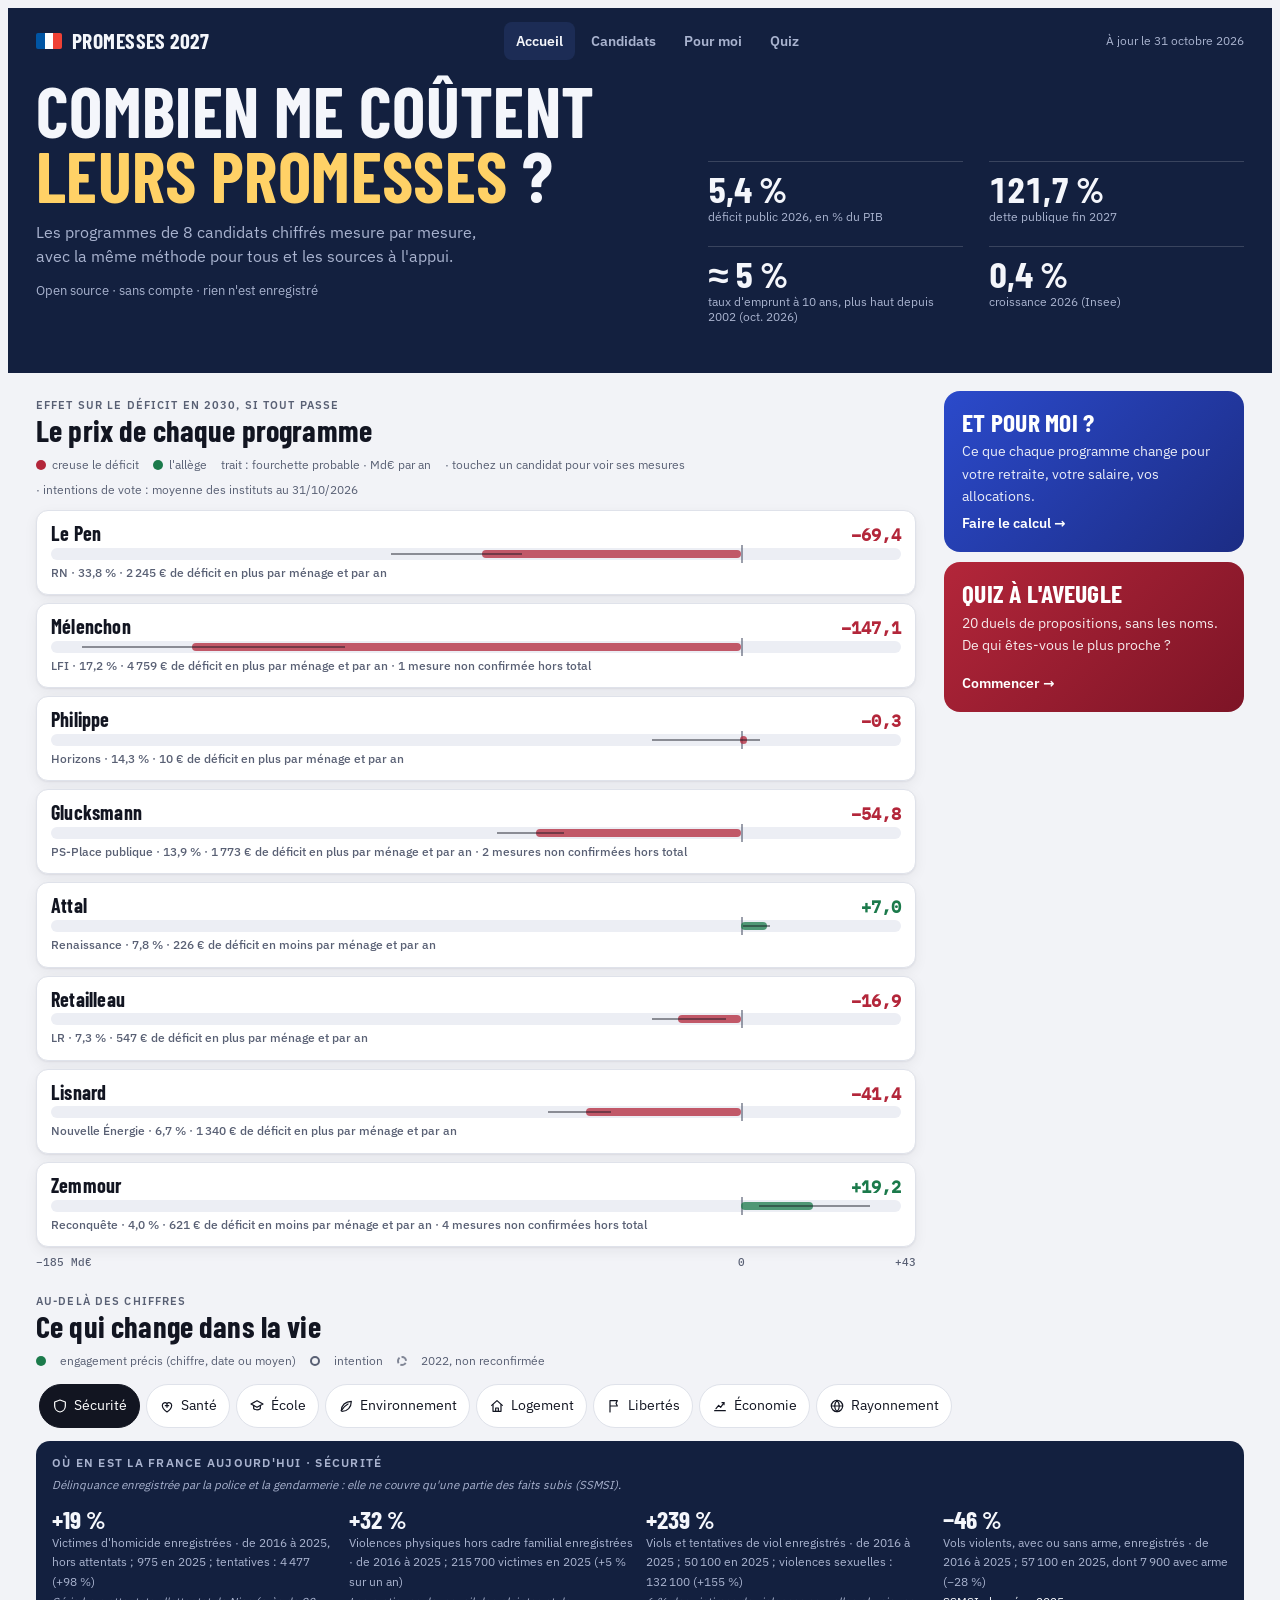
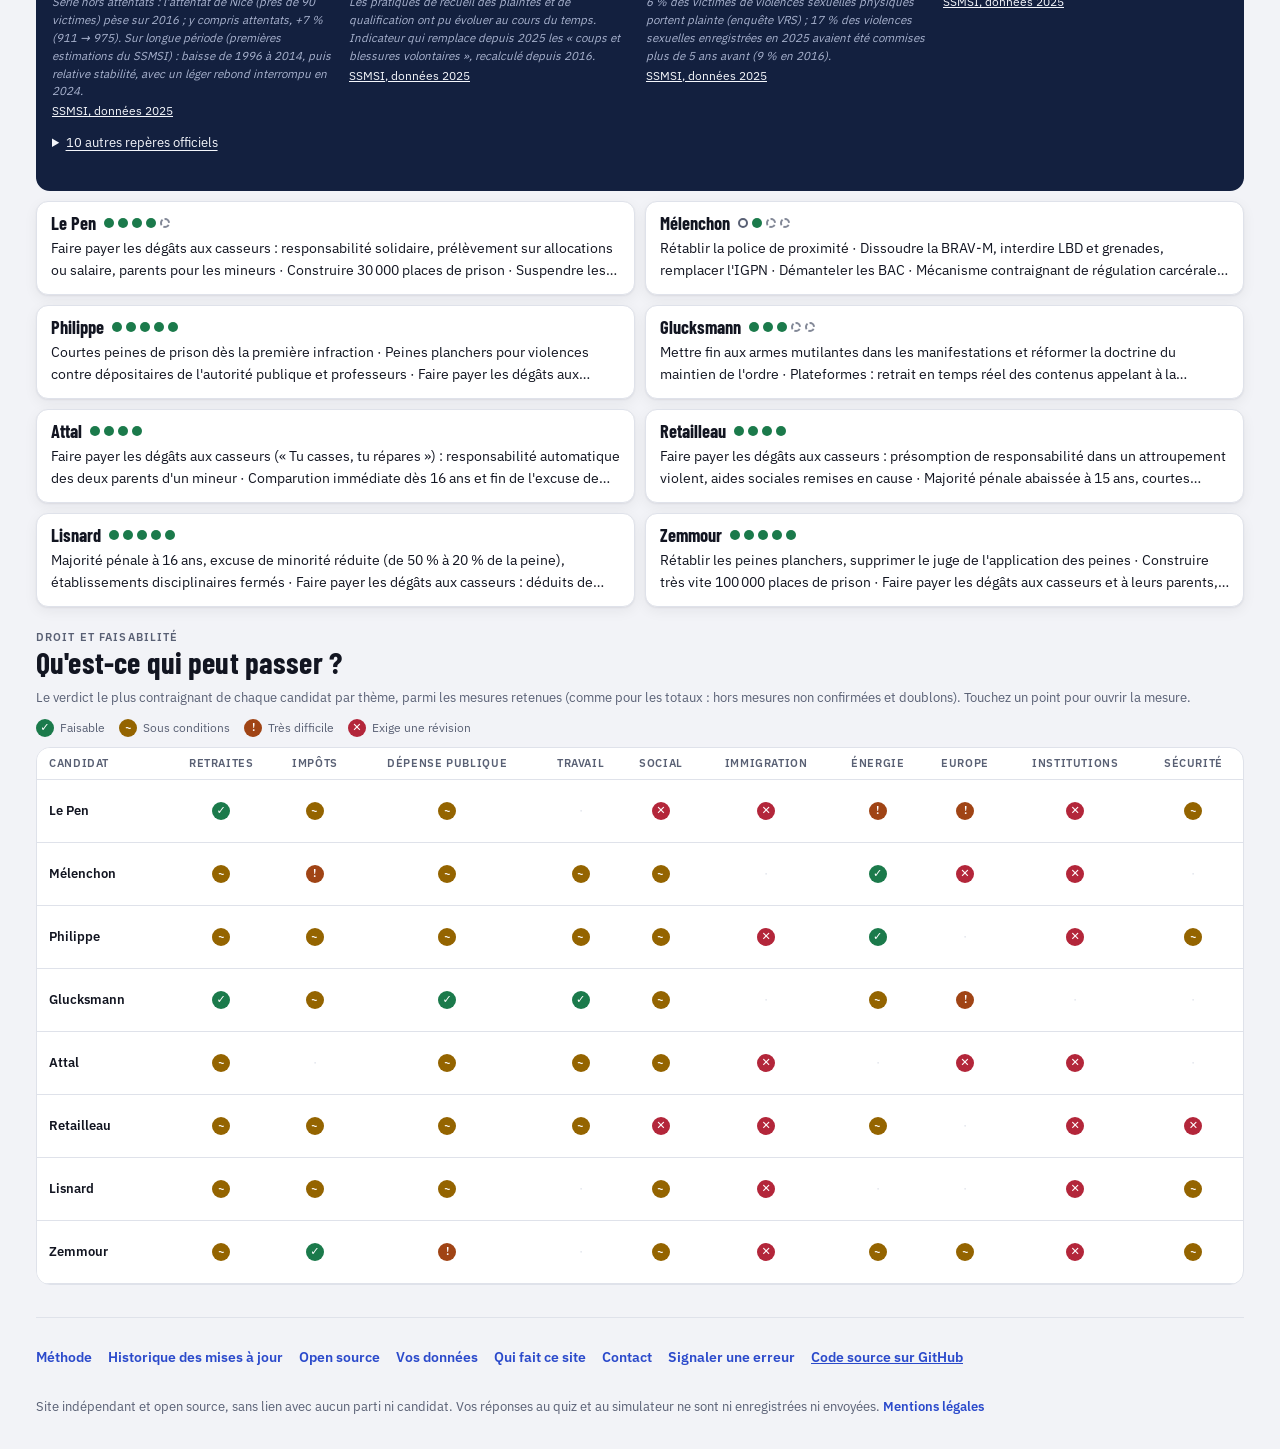
==== public/index.html @ 6763788f "Vie quotidienne : une source qui parle pour le candidat, chaque proposition Registre S193 (résolu), " ====
<!doctype html>
<html lang="fr">
<head>
<meta charset="utf-8">
<meta name="viewport" content="width=device-width,initial-scale=1,viewport-fit=cover">
<title>Promesses 2027 : combien me coûtent leurs promesses ?</title>
<meta name="claude:viewport-fit-sides" content="cover">
<link rel="preload" href="fonts/ibm-plex-sans.woff2" as="font" type="font/woff2" crossorigin>
<style>@font-face{font-family:'Barlow Condensed';font-style:normal;font-weight:500;font-display:swap;src:url(fonts/barlow-condensed-500.woff2) format('woff2');unicode-range:U+0000-00FF, U+0131, U+0152-0153, U+02BB-02BC, U+02C6, U+02DA, U+02DC, U+0304, U+0308, U+0329, U+2000-206F, U+20AC, U+2122, U+2191, U+2193, U+2212, U+2215, U+FEFF, U+FFFD}
@font-face{font-family:'Barlow Condensed';font-style:normal;font-weight:600;font-display:swap;src:url(fonts/barlow-condensed-600.woff2) format('woff2');unicode-range:U+0000-00FF, U+0131, U+0152-0153, U+02BB-02BC, U+02C6, U+02DA, U+02DC, U+0304, U+0308, U+0329, U+2000-206F, U+20AC, U+2122, U+2191, U+2193, U+2212, U+2215, U+FEFF, U+FFFD}
@font-face{font-family:'Barlow Condensed';font-style:normal;font-weight:700;font-display:swap;src:url(fonts/barlow-condensed-700.woff2) format('woff2');unicode-range:U+0000-00FF, U+0131, U+0152-0153, U+02BB-02BC, U+02C6, U+02DA, U+02DC, U+0304, U+0308, U+0329, U+2000-206F, U+20AC, U+2122, U+2191, U+2193, U+2212, U+2215, U+FEFF, U+FFFD}
@font-face{font-family:'IBM Plex Mono';font-style:normal;font-weight:500;font-display:swap;src:url(fonts/ibm-plex-mono-500.woff2) format('woff2');unicode-range:U+0000-00FF, U+0131, U+0152-0153, U+02BB-02BC, U+02C6, U+02DA, U+02DC, U+0304, U+0308, U+0329, U+2000-206F, U+20AC, U+2122, U+2191, U+2193, U+2212, U+2215, U+FEFF, U+FFFD}
@font-face{font-family:'IBM Plex Sans';font-style:normal;font-weight:400;font-display:swap;src:url(fonts/ibm-plex-sans.woff2) format('woff2');unicode-range:U+0000-00FF, U+0131, U+0152-0153, U+02BB-02BC, U+02C6, U+02DA, U+02DC, U+0304, U+0308, U+0329, U+2000-206F, U+20AC, U+2122, U+2191, U+2193, U+2212, U+2215, U+FEFF, U+FFFD}
@font-face{font-family:'IBM Plex Sans';font-style:normal;font-weight:500;font-display:swap;src:url(fonts/ibm-plex-sans.woff2) format('woff2');unicode-range:U+0000-00FF, U+0131, U+0152-0153, U+02BB-02BC, U+02C6, U+02DA, U+02DC, U+0304, U+0308, U+0329, U+2000-206F, U+20AC, U+2122, U+2191, U+2193, U+2212, U+2215, U+FEFF, U+FFFD}
@font-face{font-family:'IBM Plex Sans';font-style:normal;font-weight:600;font-display:swap;src:url(fonts/ibm-plex-sans.woff2) format('woff2');unicode-range:U+0000-00FF, U+0131, U+0152-0153, U+02BB-02BC, U+02C6, U+02DA, U+02DC, U+0304, U+0308, U+0329, U+2000-206F, U+20AC, U+2122, U+2191, U+2193, U+2212, U+2215, U+FEFF, U+FFFD}
</style>
<meta name="description" content="Les programmes des candidats à la présidentielle 2027 chiffrés mesure par mesure, avec la même méthode pour tous et les sources à l&#x27;appui. Simulateur, quiz à l&#x27;aveugle, faisabilité.">
<meta name="robots" content="index,follow,max-image-preview:large">
<link rel="canonical" href="https://p2027.org/">
<meta property="og:site_name" content="Promesses 2027">
<meta property="og:locale" content="fr_FR">
<meta property="og:type" content="website">
<meta property="og:url" content="https://p2027.org/">
<meta property="og:title" content="Promesses 2027 : combien me coûtent leurs promesses ?">
<meta property="og:description" content="Les programmes des candidats à la présidentielle 2027 chiffrés mesure par mesure, avec la même méthode pour tous et les sources à l&#x27;appui. Simulateur, quiz à l&#x27;aveugle, faisabilité.">
<meta property="og:image" content="https://p2027.org/og.png">
<meta property="og:image:secure_url" content="https://p2027.org/og.png">
<meta property="og:image:type" content="image/png">
<meta property="og:image:width" content="1200">
<meta property="og:image:height" content="630">
<meta property="og:image:alt" content="Promesses 2027 : combien me coûtent leurs promesses ?">
<meta name="twitter:card" content="summary_large_image">
<meta name="twitter:title" content="Promesses 2027 : combien me coûtent leurs promesses ?">
<meta name="twitter:description" content="Les programmes des candidats à la présidentielle 2027 chiffrés mesure par mesure, avec la même méthode pour tous et les sources à l&#x27;appui. Simulateur, quiz à l&#x27;aveugle, faisabilité.">
<meta name="twitter:image" content="https://p2027.org/og.png">
<meta name="theme-color" content="#13203f">
<link rel="icon" href="/favicon.svg" type="image/svg+xml">
<link rel="apple-touch-icon" href="/apple-touch-icon.png">
<script type="application/ld+json">{"@context": "https://schema.org", "@type": "WebSite", "name": "Promesses 2027", "url": "https://p2027.org/", "inLanguage": "fr-FR", "description": "Les programmes des candidats à la présidentielle 2027 chiffrés mesure par mesure, avec la même méthode pour tous et les sources à l'appui. Simulateur, quiz à l'aveugle, faisabilité."}</script>
<script type="application/ld+json">{"@context": "https://schema.org", "@type": "Dataset", "name": "Promesses 2027 : chiffrage des programmes de la présidentielle", "description": "Mesures des 8 programmes de la présidentielle 2027, chiffrage (effet sur le solde public en 2030, en Md€), fourchettes, faisabilité, données d'entrée et sources.", "url": "https://p2027.org/", "license": "https://creativecommons.org/licenses/by/4.0/", "isAccessibleForFree": true, "inLanguage": "fr-FR", "dateModified": "2026-10-31", "creator": {"@type": "Organization", "name": "Promesses 2027", "url": "https://p2027.org/"}, "distribution": [{"@type": "DataDownload", "encodingFormat": "application/json", "contentUrl": "https://p2027.org/data/promesses-2027.json"}]}</script>
</head>
<body>
<style>
/* Layout: mobile-first, une colonne, barre de navigation fixe en bas (en haut au-delà de 900px) ; bandeau bleu nuit à filet tricolore ; rangées de candidats façon panneaux numérotés ; barres divergentes autour de zéro */
:root{
  --bg:#f2f3f7; --surface:#ffffff; --ink:#121521; --muted:#596074; --line:#dfe2ea; --soft:#eceef4;
  --accent:#2b4acb; --accent-soft:#e6eafb;
  --ok:#1b7a4b; --ok-soft:#ddf1e6; --warn:#946400; --warn-soft:#fbefd2;
  --hard:#a04415; --hard-soft:#fbe5d8; --bad:#b3263a; --bad-soft:#f9dde2;
  --band:#13203f; --band-2:#1c2c55; --band-ink:#f4f6fb; --band-muted:#a9b3cf; --band-line:rgba(255,255,255,.16);
  --fr-blue:#0055a4; --fr-red:#ef4135; --scrim:rgba(12,16,28,.55); --shadow:0 1px 2px rgba(18,21,33,.06),0 4px 14px rgba(18,21,33,.06);
  --f-display:"Barlow Condensed","Arial Narrow",sans-serif;
  --f-body:"IBM Plex Sans",system-ui,-apple-system,"Segoe UI",sans-serif;
  --f-mono:"IBM Plex Mono",ui-monospace,Menlo,monospace;
}
@media (prefers-color-scheme:dark){:root:not([data-theme="light"]){
  --bg:#0e1118; --surface:#171b25; --ink:#eaecf2; --muted:#9ba2b3; --line:#283041; --soft:#1e2330;
  --accent:#93a6ff; --accent-soft:#242d50; --ok:#5fd19a; --ok-soft:#163226; --warn:#e7b94c; --warn-soft:#382d12;
  --hard:#f08d5c; --hard-soft:#3b2418; --bad:#f37a8c; --bad-soft:#3b1c24;
  --band:#0a1224; --band-2:#14203f; --band-line:rgba(255,255,255,.12); --scrim:rgba(0,0,0,.65); --shadow:none; color-scheme:dark}}
:root[data-theme="dark"]{
  --bg:#0e1118; --surface:#171b25; --ink:#eaecf2; --muted:#9ba2b3; --line:#283041; --soft:#1e2330;
  --accent:#93a6ff; --accent-soft:#242d50; --ok:#5fd19a; --ok-soft:#163226; --warn:#e7b94c; --warn-soft:#382d12;
  --hard:#f08d5c; --hard-soft:#3b2418; --bad:#f37a8c; --bad-soft:#3b1c24;
  --band:#0a1224; --band-2:#14203f; --band-line:rgba(255,255,255,.12); --scrim:rgba(0,0,0,.65); --shadow:none; color-scheme:dark}
*{box-sizing:border-box}
html{scroll-padding-top:72px;touch-action:manipulation}
body{background:var(--bg);color:var(--ink);font:15.5px/1.55 var(--f-body);padding-bottom:calc(76px + env(safe-area-inset-bottom,0px))}
@media(min-width:900px){body{padding-bottom:0}}
body::before{content:"";position:fixed;inset:0 0 auto;height:env(safe-area-inset-top,0px);z-index:30;background:var(--band)}
h1,h2,h3{margin:0;text-wrap:balance}
h1,h2{font-family:var(--f-display);font-weight:700;letter-spacing:.005em;line-height:1}
h2{font-size:1.9rem}
h3{font-size:1.08rem;font-weight:600;line-height:1.3}
p{margin:0}
a{color:var(--accent)}
button,input,select,textarea{font:inherit;color:inherit}
button{cursor:pointer}
:focus-visible{outline:2px solid var(--accent);outline-offset:2px}
.eyebrow{font:600 .7rem/1.2 var(--f-body);text-transform:uppercase;letter-spacing:.1em;color:var(--muted)}
.eyebrow .pdate{text-transform:none;letter-spacing:0;font-weight:500}
.num{font-family:var(--f-mono);font-variant-numeric:tabular-nums}
.muted{color:var(--muted)} .small{font-size:.84rem}
.neg{color:var(--bad)} .pos{color:var(--ok)}
.gut{padding-left:max(16px,env(safe-area-inset-left,0px));padding-right:max(16px,env(safe-area-inset-right,0px))}
.wrap{max-width:820px;margin:0 auto}
.stack{display:flex;flex-direction:column;gap:16px}
.view{padding-block:18px 32px}

/* bandeau */
.band{background:var(--band);color:var(--band-ink)}
.band .wrap{padding-block:14px}
.topbar{display:flex;align-items:center;justify-content:space-between;gap:12px}
.brand{display:flex;align-items:center;gap:10px;border:0;background:none;padding:0;color:inherit}
.tri{display:flex;width:26px;height:16px;border-radius:2px;overflow:hidden;flex:0 0 auto}
.tri i{flex:1}.tri i:nth-child(1){background:var(--fr-blue)}.tri i:nth-child(2){background:#fff}.tri i:nth-child(3){background:var(--fr-red)}
.brand b{font:700 1.35rem/1 var(--f-display);letter-spacing:.02em;text-transform:uppercase;white-space:nowrap}
.asof{font-size:.74rem;color:var(--band-muted);white-space:nowrap}
@media(max-width:899px){.asof{display:none}}
.hero{padding-block:8px 26px;display:flex;flex-direction:column;gap:12px}
.hero h1{font-size:clamp(2.6rem,11vw,4.6rem);line-height:.92;text-transform:uppercase}
.hero h1 em{font-style:normal;color:#ffd166}
.hero p{color:var(--band-muted);max-width:46ch}
.ctx{display:grid;grid-template-columns:repeat(4,minmax(0,1fr));gap:10px}
@media(max-width:640px){.ctx{grid-template-columns:repeat(2,minmax(0,1fr))}}
.ctx div{border-top:1px solid var(--band-line);padding-top:8px;display:flex;flex-direction:column;gap:2px;min-width:0}
.ctx b{font:700 1.7rem/1 var(--f-display);font-variant-numeric:tabular-nums}
.ctx span{font-size:.74rem;color:var(--band-muted);line-height:1.3}

/* navigation */
nav.bottom{position:fixed;left:0;right:0;bottom:0;z-index:20;background:var(--surface);border-top:1px solid var(--line);display:grid;grid-template-columns:repeat(4,1fr);padding:6px max(6px,env(safe-area-inset-right,0px)) calc(6px + env(safe-area-inset-bottom,0px)) max(6px,env(safe-area-inset-left,0px))}
nav.bottom button{border:0;background:none;display:flex;flex-direction:column;align-items:center;gap:3px;padding:6px 2px;border-radius:10px;font-size:.7rem;font-weight:600;color:var(--muted)}
nav.bottom svg{width:22px;height:22px}
nav.bottom button[aria-current="page"]{color:var(--accent);background:var(--accent-soft)}
.topnav{display:none}
@media(min-width:900px){
  nav.bottom{display:none}
  .topnav{display:flex;gap:4px}
  .topnav button{border:0;background:none;color:var(--band-muted);font-weight:600;font-size:.9rem;padding:8px 12px;border-radius:8px;white-space:nowrap}
  .topnav button[aria-current="page"]{background:var(--band-2);color:var(--band-ink)}
}

/* cartes génériques */
.card{background:var(--surface);border-radius:14px;box-shadow:var(--shadow);border:1px solid var(--line);padding:16px;display:flex;flex-direction:column;gap:12px;min-width:0}
.btn{border:1px solid var(--line);background:var(--surface);border-radius:10px;padding:10px 16px;font-weight:600;font-size:.92rem}
.btn.primary{background:var(--accent);border-color:var(--accent);color:var(--surface)}
.btn:disabled{opacity:.5;cursor:default}
.row-btns{display:flex;gap:8px;flex-wrap:wrap}
.pill{font:600 .68rem/1 var(--f-body);text-transform:uppercase;letter-spacing:.05em;padding:6px 8px;border-radius:6px;white-space:nowrap}
.v-faisable{background:var(--ok-soft);color:var(--ok)}
.v-sous_conditions{background:var(--warn-soft);color:var(--warn)}
.v-tres_difficile{background:var(--hard-soft);color:var(--hard)}
.v-bloque{background:var(--bad-soft);color:var(--bad)}
.tag{font:600 .66rem/1 var(--f-body);padding:4px 6px;border-radius:5px;background:var(--soft);color:var(--muted);text-transform:uppercase;letter-spacing:.04em;white-space:nowrap}
.tag.confirm{background:var(--accent-soft);color:var(--accent)}

/* accueil : classement des programmes */
.board{display:flex;flex-direction:column;gap:8px}
.brow{display:grid;grid-template-columns:minmax(0,1fr);gap:4px 10px;align-items:center;border:0;background:var(--surface);border-radius:12px;padding:12px 14px;text-align:left;box-shadow:var(--shadow);border:1px solid var(--line)}
.brow{transition:border-color .15s,box-shadow .15s}.brow:hover{border-color:var(--accent);box-shadow:0 2px 10px rgba(43,74,203,.14)}
.brow .no{font:700 1.5rem/1 var(--f-display);color:var(--muted);grid-row:span 3}
.brow .top{display:flex;justify-content:space-between;align-items:baseline;gap:8px}
.brow .nm{font:700 1.25rem/1 var(--f-display);letter-spacing:.01em}
.brow .pt{font-size:.74rem;color:var(--muted);font-weight:500}
.brow .val{font:600 1.05rem/1 var(--f-mono);white-space:nowrap}
.track{position:relative;height:12px;background:var(--soft);border-radius:6px}
.track .zero{position:absolute;top:-3px;bottom:-3px;width:2px;background:var(--muted);opacity:.6}
.track .bar{position:absolute;top:2px;bottom:2px;border-radius:4px}
.track .rng{position:absolute;top:5px;height:2px;background:var(--ink);opacity:.45}
.axis{display:flex;justify-content:space-between;font:500 .7rem/1 var(--f-mono);color:var(--muted);padding-inline:14px}
.legend{display:flex;flex-wrap:wrap;gap:6px 14px;font-size:.78rem;color:var(--muted)}
.legend span{display:inline-flex;align-items:center;gap:6px}
.dot{width:10px;height:10px;border-radius:50%;display:inline-block;flex:0 0 auto}
.ctas{display:grid;grid-template-columns:1fr 1fr;gap:10px}
@media(max-width:520px){.ctas{grid-template-columns:1fr}}
.cta{border:0;border-radius:16px;padding:18px;text-align:left;display:flex;flex-direction:column;gap:6px;min-height:120px;color:#fff}
.cta b{font:700 1.6rem/1 var(--f-display);text-transform:uppercase;letter-spacing:.01em}
.cta span{opacity:.9;font-size:.9rem}
.cta.a{background:linear-gradient(135deg,#2b4acb,#1c2c84)} .cta.b{background:linear-gradient(135deg,#b3263a,#7d1426)}
.cta .go{margin-top:auto;font-weight:600;font-size:.85rem;opacity:1}

/* sélecteur candidats */
.chips-c{display:grid;grid-template-columns:repeat(4,minmax(0,1fr));gap:6px}
@media(max-width:520px){.chips-c{grid-template-columns:repeat(4,minmax(0,1fr))}}
.chips-c button{border:1px solid var(--line);background:var(--surface);border-radius:10px;padding:8px 2px;display:flex;flex-direction:column;align-items:center;gap:2px;min-width:0}
.chips-c .n{font:700 1rem/1 var(--f-display);color:var(--muted)}
.chips-c .s{font:700 .92rem/1.05 var(--f-display);letter-spacing:0;white-space:nowrap;overflow:hidden;text-overflow:ellipsis;max-width:100%}
.chips-c .t{font:500 .66rem/1 var(--f-mono)}
.chips-c button[aria-pressed="true"]{border-color:var(--band);background:var(--band);color:var(--band-ink)}
.chips-c button[aria-pressed="true"] .t[data-s="neg"]{color:#ff8a9a!important}.chips-c button[aria-pressed="true"] .t[data-s="pos"]{color:#7ee0ad!important}
.chips-c button:not([aria-pressed="true"]):hover{border-color:var(--accent)}
.chips-c button[aria-pressed="true"] .n{color:var(--accent)}

/* fiche */
.fhead{display:flex;flex-direction:column;gap:6px}
.fhead h2{font-size:2.5rem;text-transform:uppercase}
.fhead .meta{display:flex;gap:10px;align-items:baseline;flex-wrap:wrap}
.total{background:var(--band);color:var(--band-ink);border-radius:16px;padding:18px;display:flex;flex-direction:column;gap:8px}
.total .lab{font:600 .7rem/1.2 var(--f-body);text-transform:uppercase;letter-spacing:.1em;color:var(--band-muted)}
.total .big{font:700 3.4rem/1 var(--f-display);font-variant-numeric:tabular-nums}
.total .big small{font-size:1.1rem;font-weight:600}
.total .big.neg{color:#ff8a9a} .total .big.pos{color:#7ee0ad}
.total .sub{font-size:.86rem;color:var(--band-muted)}
.total .sub b{color:var(--band-ink)}
.total .split{display:flex;gap:14px;flex-wrap:wrap;font-size:.84rem;border-top:1px solid var(--band-line);padding-top:8px;color:var(--band-muted)}
.tally{display:flex;height:8px;border-radius:4px;overflow:hidden;background:var(--soft)}
.tally i{display:block}
.themes{display:flex;gap:6px;overflow-x:auto;scrollbar-width:none;padding-bottom:2px}
.themes::-webkit-scrollbar{display:none}
.themes button{flex:0 0 auto;border:1px solid var(--line);background:var(--surface);border-radius:999px;padding:6px 12px;font-size:.82rem}
.themes button[aria-pressed="true"]{background:var(--ink);color:var(--surface);border-color:var(--ink)}
.measures{display:flex;flex-direction:column;gap:10px}
.m{background:var(--surface);border:1px solid var(--line);border-radius:14px;box-shadow:var(--shadow);overflow:hidden}
.m > button{width:100%;border:0;background:none;text-align:left;padding:14px 16px;display:flex;flex-direction:column;gap:8px}
.m .hd{display:flex;justify-content:space-between;align-items:center;gap:8px}
.m .hd .tags{display:flex;gap:6px;align-items:center}
.m .p{font-size:.88rem;color:var(--muted);display:-webkit-box;-webkit-line-clamp:2;-webkit-box-orient:vertical;overflow:hidden}
.m[data-open="1"] .p{display:block}
.m .fig{display:flex;justify-content:space-between;align-items:baseline;gap:10px;font-size:.82rem}
.m .fig .ours{font:600 1.05rem/1 var(--f-mono);white-space:nowrap}
.m .fig .camp{color:var(--muted);text-align:right;min-width:0}
.mini{position:relative;height:10px;background:var(--soft);border-radius:5px}
.mini .zero{position:absolute;top:-2px;bottom:-2px;width:2px;background:var(--muted);opacity:.6}
.mini .r{position:absolute;top:4px;height:2px;background:var(--ink);opacity:.4}
.mini .c{position:absolute;top:1px;width:8px;height:8px;border-radius:50%;transform:translateX(-50%)}
.mini .k{position:absolute;top:0;width:10px;height:10px;transform:translateX(-50%) rotate(45deg);border:1.5px solid var(--ink);background:var(--surface)}
.m .detail{border-top:1px solid var(--line);padding:12px 16px 16px;display:flex;flex-direction:column;gap:10px}
.calc{background:var(--soft);border-radius:10px;padding:10px 12px;display:flex;flex-direction:column;gap:8px;font-size:.86rem}
.calc .f{font-family:var(--f-mono);font-size:.78rem;line-height:1.5;overflow-wrap:anywhere}
.calc ul{margin:0;padding-left:18px;display:flex;flex-direction:column;gap:3px}
.src{list-style:none;margin:0;padding:0;display:flex;flex-direction:column;gap:6px}
.src li{display:flex;flex-direction:column;gap:3px;font-size:.86rem;padding:8px 10px;border-radius:8px;background:var(--soft)}
.src .s1{display:flex;justify-content:space-between;gap:8px;align-items:center}
.src a{font-weight:600}
.chev{transition:transform .15s;flex:0 0 auto}
.m[data-open="1"] .chev{transform:rotate(180deg)}
.report{display:flex;flex-direction:column;gap:8px;border:1px dashed var(--line);border-radius:10px;padding:12px}
.field{display:flex;flex-direction:column;gap:6px;min-width:0}
.field > label,.field > .lab{font-size:.8rem;font-weight:600;color:var(--muted)}
input[type=text],input[type=number],input[type=search],input[type=url],select,textarea{width:100%;background:var(--surface);border:1px solid var(--line);border-radius:10px;padding:10px 12px}
textarea{resize:vertical;min-height:84px}
.status{font-size:.84rem;color:var(--muted)}
.search input{padding-left:38px;background:var(--surface) url("data:image/svg+xml,%3Csvg xmlns='http://www.w3.org/2000/svg' width='18' height='18' viewBox='0 0 24 24' fill='none' stroke='%23888' stroke-width='2'%3E%3Ccircle cx='11' cy='11' r='7'/%3E%3Cpath d='m20 20-3.5-3.5'/%3E%3C/svg%3E") no-repeat 12px center}
.results{display:flex;flex-direction:column;gap:6px}
.results button{text-align:left;border:1px solid var(--line);background:var(--surface);border-radius:10px;padding:10px 12px;display:flex;flex-direction:column;gap:2px}
.results .r1{display:flex;justify-content:space-between;gap:10px;align-items:baseline}

/* vie quotidienne */
.segtab{display:grid;grid-template-columns:1fr 1fr;background:var(--soft);border-radius:12px;padding:4px;gap:4px}
.segtab button{border:0;background:none;border-radius:9px;padding:9px;font-weight:600;font-size:.9rem;color:var(--muted)}
.segtab button[aria-pressed="true"]{background:var(--surface);color:var(--ink);box-shadow:var(--shadow)}
.life{display:flex;flex-direction:column;gap:10px}
.lc{background:var(--surface);border:1px solid var(--line);border-radius:14px;box-shadow:var(--shadow);padding:14px 16px;display:flex;flex-direction:column;gap:8px}
.lc .lh{display:flex;align-items:center;gap:10px}
.lc .ic{width:34px;height:34px;border-radius:10px;display:grid;place-items:center;background:var(--accent-soft);color:var(--accent);flex:0 0 auto}
.lc .ic svg{width:19px;height:19px}
.lc ul{margin:0;padding-left:18px;display:flex;flex-direction:column;gap:4px}
.lc .ind{font-size:.84rem;background:var(--soft);border-radius:8px;padding:6px 10px}
.lc .ev{font-size:.86rem;border-left:3px solid var(--line);padding-left:10px;color:var(--muted)}
.lc .ev b{color:var(--ink)}
.lc .srcs{display:flex;flex-wrap:wrap;gap:6px 12px;font-size:.78rem}
.lthemes{display:flex;gap:6px;overflow-x:auto;scrollbar-width:none}
.lthemes::-webkit-scrollbar{display:none}
.lthemes button{flex:0 0 auto;display:flex;align-items:center;gap:6px;border:1px solid var(--line);background:var(--surface);border-radius:999px;padding:7px 12px;font-size:.86rem}
.lthemes button svg{width:16px;height:16px}
.lthemes button[aria-pressed="true"]{background:var(--ink);color:var(--surface);border-color:var(--ink)}
.lcmp{display:flex;flex-direction:column;gap:8px}
.lrow{border:1px solid var(--line);background:var(--surface);border-radius:12px;padding:12px 14px;text-align:left;display:flex;flex-direction:column;gap:6px;box-shadow:var(--shadow)}
.lrow .nm{font:700 1.15rem/1 var(--f-display)}
.lrow ul{margin:0;padding-left:18px;font-size:.88rem;display:flex;flex-direction:column;gap:3px}
.lrow .ev{font-size:.8rem;color:var(--muted)}
.vf{display:inline-block;font:600 .62rem/1 var(--f-body);text-transform:uppercase;letter-spacing:.04em;padding:3px 6px;border-radius:5px;margin-right:6px;vertical-align:1px}
.vf.y{background:var(--ok-soft);color:var(--ok)} .vf.o{background:transparent;border:1px dashed var(--line);color:var(--muted)}
.vf.n{background:var(--soft);color:var(--muted)}
.base{background:var(--band);color:var(--band-ink);border-radius:14px;padding:14px 16px;display:grid;grid-template-columns:1fr 1fr;gap:12px}
@media(max-width:520px){.base{grid-template-columns:1fr}}
.base .eyebrow{color:var(--band-muted);grid-column:1/-1}
.base div{display:flex;flex-direction:column;gap:2px}
.base b{font:700 1.6rem/1 var(--f-display)}
.base span{font-size:.78rem;color:var(--band-muted)}
.base a{color:var(--band-ink);font-size:.74rem}
.base small{font-size:.72rem;color:var(--band-muted);font-style:italic}
.base .bmore{grid-column:1/-1}
.base .bcom{grid-column:1/-1;margin-top:-6px}
.base .bmore summary{cursor:pointer;font-size:.8rem;color:var(--band-ink);text-decoration:underline;text-underline-offset:3px}
.base .bin{display:grid;grid-template-columns:1fr 1fr;gap:12px;margin-top:12px}
@media(max-width:520px){.base .bin{grid-template-columns:1fr}}
.vscore{font-size:.8rem;color:var(--muted)}
.ev-tag{font:600 .64rem/1 var(--f-body);text-transform:uppercase;letter-spacing:.04em;padding:4px 7px;border-radius:5px;white-space:nowrap}
.ev-prouvee{background:var(--ok-soft);color:var(--ok)} .ev-mitigee{background:var(--warn-soft);color:var(--warn)} .ev-non_demontree{background:var(--hard-soft);color:var(--hard)} .ev-pas_d_etude{background:var(--soft);color:var(--muted)}
.lrow .l1{display:flex;justify-content:space-between;align-items:center;gap:8px}
.lrow .dots{display:flex;gap:4px;align-items:center}
.dots{display:inline-flex;gap:4px;align-items:center}.dots i{width:10px;height:10px;border-radius:50%;display:block;box-sizing:border-box}
.lrow .one{font-size:.88rem;color:var(--ink);display:-webkit-box;-webkit-line-clamp:2;-webkit-box-orient:vertical;overflow:hidden}
.lrow .more{display:none;flex-direction:column;gap:6px}
.lrow[data-open="1"] .more{display:flex}
.lrow[data-open="1"] .one{display:none}

/* simulateur */
.seg{display:flex;flex-wrap:wrap;gap:6px}
.seg button{border:1px solid var(--line);background:var(--surface);border-radius:999px;padding:7px 12px;font-size:.86rem}
.seg button[aria-pressed="true"]{background:var(--ink);color:var(--surface);border-color:var(--ink)}
.slider{display:flex;flex-direction:column;gap:4px}
.slider .l1{display:flex;justify-content:space-between;align-items:baseline}
.slider .l1 b{font:700 1.35rem/1 var(--f-display);font-variant-numeric:tabular-nums}
input[type=range]{width:100%;accent-color:var(--accent);height:28px}
.stepper{display:flex;align-items:center;gap:12px}
.stepper button{width:40px;height:40px;border-radius:50%;border:1px solid var(--line);background:var(--surface);font-size:1.2rem;font-weight:600}
.stepper b{font:700 1.6rem/1 var(--f-display);min-width:24px;text-align:center}
.grid2{display:grid;grid-template-columns:1fr 1fr;gap:14px}
@media(max-width:520px){.grid2{grid-template-columns:1fr}}
details.more{border-top:1px solid var(--line);padding-top:10px}
details.more summary{cursor:pointer;font-weight:600;font-size:.9rem;color:var(--accent)}
details.more > div{margin-top:12px;display:flex;flex-direction:column;gap:14px}
.check{display:flex;align-items:center;gap:10px;font-size:.9rem}
.check input{width:20px;height:20px}
.res{display:flex;flex-direction:column;gap:8px}
.srow{background:var(--surface);border:1px solid var(--line);border-radius:12px;box-shadow:var(--shadow);overflow:hidden}
.srow > button{width:100%;border:0;background:none;text-align:left;padding:12px 14px;display:flex;flex-direction:column;gap:8px}
.srow .t1{display:flex;justify-content:space-between;align-items:baseline;gap:10px}
.srow .t1 .nm{font:700 1.2rem/1 var(--f-display)}
.srow .t1 .eur{font:700 1.5rem/1 var(--f-display);font-variant-numeric:tabular-nums}
.srow .t2{display:flex;gap:6px;flex-wrap:wrap}
.srow .t2 span{font-size:.74rem;background:var(--soft);border-radius:6px;padding:3px 7px;color:var(--muted)}
.srow .det{border-top:1px solid var(--line);padding:10px 14px 14px;display:flex;flex-direction:column;gap:8px;font-size:.86rem}
.srow .rw{display:flex;flex-direction:column;gap:2px}
.srow .rw .l1{display:flex;justify-content:space-between;gap:10px}
.srow .rw .v{font-family:var(--f-mono);white-space:nowrap}
.srow ul{margin:0;padding-left:18px;display:flex;flex-direction:column;gap:4px;color:var(--muted)}
.srow .foot{font-size:.8rem;color:var(--muted);border-top:1px solid var(--line);padding-top:8px}

/* quiz */
.qstart{background:var(--band);color:var(--band-ink);border-radius:18px;padding:22px;display:flex;flex-direction:column;gap:12px}
.qstart h2{font-size:2.4rem;text-transform:uppercase}
.qstart p{color:var(--band-muted)}
.duel{display:grid;grid-template-columns:1fr;gap:10px}
@media(min-width:640px){.duel{grid-template-columns:1fr 1fr}}
.duel button{display:flex;flex-direction:column;gap:10px;text-align:left;border:1px solid var(--line);background:var(--surface);border-radius:16px;padding:18px;font-size:1.02rem;line-height:1.45;min-height:120px;box-shadow:var(--shadow)}
.duel button:active{transform:scale(.99)}
.duel .ab{font:700 1.8rem/1 var(--f-display);color:var(--accent)}
.q-alt{justify-content:center}
.progress{height:6px;background:var(--soft);border-radius:3px;overflow:hidden}
.progress i{display:block;height:100%;background:var(--accent);transition:width .2s}
.qpri{display:flex;flex-direction:column;gap:8px}
.qchips{display:flex;flex-wrap:wrap;gap:8px}
.qchips button{border:1px solid var(--band-line);background:none;color:var(--band-ink);border-radius:999px;padding:8px 14px;min-height:40px;font-weight:600;font-size:.88rem}
.qchips button[aria-pressed="true"]{background:var(--band-ink);border-color:var(--band-ink);color:var(--band)}
.qthen{font:700 1.15rem/1.2 var(--f-display);text-transform:uppercase;color:var(--band-ink)!important;margin-top:-6px}
.qcands{display:flex;flex-direction:column;gap:10px}
.qcands{list-style:none;margin:0;padding:0}
.qc{display:grid;grid-template-columns:22px 88px minmax(0,1fr) 36px;gap:8px;align-items:center;font-size:.88rem}
.qrk{font:600 .78rem/1 var(--f-mono);color:var(--muted)}
.qstart h2.long{font-size:1.7rem}
.qnh h4{font:700 1.3rem/1.1 var(--f-display);text-transform:uppercase;margin:0}
.qdots{display:flex;gap:6px;align-items:center;flex-wrap:wrap}
.qdots i,.qleg i{width:14px;height:14px;border-radius:50%;display:inline-block;box-sizing:border-box;flex:0 0 auto}
i.k-ret{background:var(--accent)}
i.k-rej,i.k-none{font:700 .8rem/14px var(--f-body);font-style:normal;text-align:center;color:var(--muted)}
.qdots i.x2,.qleg i.x2{box-shadow:0 0 0 2px var(--surface),0 0 0 3px var(--accent)}
.qleg{display:flex;flex-wrap:wrap;gap:6px 14px}
.qleg span{display:inline-flex;align-items:center;gap:6px}
.qtr{display:grid;grid-template-columns:44px minmax(0,1fr);gap:10px;align-items:center;padding:8px 0;border-top:1px solid var(--line)}
.qtr:first-child{border-top:0}
.qtr .who{display:block;font-size:.86rem;color:var(--muted)}
.star{width:44px;height:44px;border-radius:10px;border:1px solid var(--line);background:var(--surface);font-size:1.25rem;line-height:1;color:var(--muted)}
.star[aria-pressed="true"]{background:var(--accent-soft);border-color:var(--accent);color:var(--accent)}
.qnh{display:flex;flex-direction:column;gap:2px}
.qcol{display:flex;flex-direction:column;gap:6px}
.qcol .eyebrow.ok{color:var(--ok)}
.qdet summary{cursor:pointer;font-weight:600;min-height:44px;display:flex;align-items:center}
.qdet .qcol{margin-top:12px}
.results .qi{gap:6px}
.qi2{display:flex;flex-wrap:wrap;align-items:center;gap:4px 8px}
.qd{display:flex;flex-direction:column;gap:6px;background:var(--soft);border-radius:12px;padding:6px}

/* grille faisabilité */
.grid-wrap{overflow-x:auto;background:var(--surface);border:1px solid var(--line);border-radius:14px}
table.grid{border-collapse:collapse;width:100%;min-width:620px;font-size:.82rem}
table.grid th,table.grid td{padding:9px 6px;border-bottom:1px solid var(--line);text-align:center}
table.grid th:first-child,table.grid td:first-child{text-align:left;position:sticky;left:0;background:var(--surface);padding-left:12px}
table.grid thead th{font:600 .66rem/1.2 var(--f-body);text-transform:uppercase;letter-spacing:.06em;color:var(--muted)}
table.grid td button{border:0;background:none;padding:4px}
table.grid .dot{width:14px;height:14px}
.empty{color:var(--line)}

/* modal */
.modal{position:fixed;inset:0;background:var(--scrim);display:flex;align-items:flex-end;justify-content:center;z-index:40}
@media(min-width:640px){.modal{align-items:center}}
.modal .box{background:var(--surface);border-radius:18px 18px 0 0;padding:16px max(16px,env(safe-area-inset-right,0px)) calc(16px + env(safe-area-inset-bottom,0px)) max(16px,env(safe-area-inset-left,0px));max-width:460px;width:100%;max-height:92%;overflow:auto;display:flex;flex-direction:column;gap:12px}
@media(min-width:640px){.modal .box{border-radius:18px}}
.modal img{width:100%;border-radius:10px;border:1px solid var(--line);aspect-ratio:4/5;object-fit:contain;background:var(--soft)}
.linkbox{font-family:var(--f-mono);font-size:.76rem;overflow-wrap:anywhere;background:var(--soft);padding:8px 10px;border-radius:8px}

.notes{font-size:.88rem;color:var(--muted);display:flex;flex-direction:column;gap:10px}
.notes b{color:var(--ink)}
.log{list-style:none;margin:0;padding:0;display:flex;flex-direction:column;gap:8px;font-size:.86rem}
.log li{display:grid;grid-template-columns:88px minmax(0,1fr);gap:10px}
footer.foot{border-top:1px solid var(--line);padding-block:18px 24px;display:flex;gap:16px;flex-wrap:wrap;font-size:.86rem}
footer.foot button{border:0;background:none;color:var(--accent);padding:0;font-weight:600}
footer.foot a{color:var(--accent);font-weight:600;display:inline-flex;align-items:center;min-height:44px}
footer.foot p,footer.foot .report{flex-basis:100%;margin:0}
/* ordinateur : page plus large, colonnes */
.home-top,.sim-grid,.sim-in,.sim-out,.cand-bar,.qgrid{display:contents}
#v-cand > .search{order:1} #results{order:2} #picker{order:3} #fhead{order:4} #ftab{order:5} #total{order:6} #f-budget{order:7} #f-vie{order:8}
@media(max-width:1099px){#total.m-hide{display:none}
  /* téléphone et tablette : les 8 candidats sur deux lignes en haut de la fiche ; en descendant, une bande d'une ligne glisse en haut de l'écran (on change de candidat sans remonter) */
  .pstrip{position:fixed;top:0;left:0;right:0;z-index:30;display:flex;gap:6px;overflow-x:auto;scrollbar-width:none;background:var(--bg);padding:calc(8px + env(safe-area-inset-top)) 16px 8px;scroll-snap-type:x proximity;scroll-padding-inline:16px;border-bottom:1px solid var(--line);box-shadow:0 8px 14px -12px rgba(18,21,33,.35);transform:translateY(-110%);visibility:hidden;transition:transform .22s ease,visibility 0s linear .22s}
  .pstrip.on{transform:none;visibility:visible;transition:transform .22s ease}
  .pstrip::-webkit-scrollbar{display:none}
  .pstrip button{flex:0 0 auto;min-width:78px;padding:6px 10px;scroll-snap-align:start}}
@media(max-width:1099px) and (prefers-reduced-motion:reduce){.pstrip,.pstrip.on{transition:none}}
@media(min-width:1100px){.pstrip{display:none}}
.met-toc{display:none}
.met-toc .eyebrow{padding:0 10px 6px}
.met-toc button{border:0;background:none;text-align:left;padding:8px 10px;border-radius:8px;color:var(--muted);font-weight:600;font-size:.88rem}
.met-toc button:hover{background:var(--soft);color:var(--ink)}
footer.foot p button{min-height:0;display:inline;font-size:inherit}
@media(max-width:899px){input,select,textarea{font-size:16px}}
@media(min-width:1100px){
  .wrap{max-width:1240px}
  .hero{display:grid;grid-template-columns:minmax(0,1.15fr) minmax(0,1fr);column-gap:56px;align-items:end;padding-block:18px 34px}
  .hero > *{grid-column:1}
  .hero .ctx{grid-column:2;grid-row:1 / span 5;grid-template-columns:repeat(2,minmax(0,1fr));gap:22px 26px;align-self:end}
  .hero .ctx b{font-size:2.3rem}
  .themes,.lthemes{flex-wrap:wrap;overflow:visible}
  .home-top{display:grid;grid-template-columns:minmax(0,1fr) 300px;gap:28px;align-items:start}
  .home-top .ctas{grid-template-columns:1fr;position:sticky;top:16px}
  .home-top .cta{min-height:150px}
  .lcmp{display:grid;grid-template-columns:repeat(2,minmax(0,1fr));gap:10px;align-items:start}
  .lcmp > :not(.lrow){grid-column:1/-1}
  .base,.base .bin{grid-template-columns:repeat(4,minmax(0,1fr))}
  /* page candidat : barre fixe (8 candidats + onglets), présentation et total côte à côte (toujours affichés), fiches sur trois colonnes */
  #v-cand:not([hidden]){display:grid;grid-template-columns:minmax(0,1fr) 400px;gap:0 32px;align-items:start;
    grid-template-areas:"bar bar" "head total" "themes search" "results results" "measures measures" "vie vie"}
  #v-cand > *,#f-budget > *{margin-bottom:16px}
  .cand-bar{grid-area:bar;display:flex;gap:16px;align-items:center;position:sticky;top:0;z-index:12;background:var(--bg);padding:10px 0;transition:box-shadow .15s}
  .cand-bar.stuck{box-shadow:0 8px 14px -12px rgba(18,21,33,.35);border-bottom:1px solid var(--line)}
  .cand-bar #picker{flex:1;grid-template-columns:repeat(8,minmax(0,1fr));gap:8px;margin:0}
  .cand-bar #picker button{padding:9px 4px;border-radius:12px}
  .cand-bar #picker .s{font-size:1.02rem}
  .cand-bar #picker .t{font-size:.74rem}
  .cand-bar #ftab{flex:0 0 300px;margin:0}
  #fhead{grid-area:head;align-self:center}
  #total{grid-area:total}
  #themes{grid-area:themes;align-self:center}
  #v-cand > .search{grid-area:search}
  #results{grid-area:results}
  #f-budget:not([hidden]){display:contents}
  #measures{grid-area:measures}
  #f-vie{grid-area:vie}
  .measures{display:grid;grid-template-columns:repeat(3,minmax(0,1fr));gap:12px;align-items:start}
  .measures > :not(.m){grid-column:1/-1}
  .life{display:grid;grid-template-columns:repeat(2,minmax(0,1fr));gap:12px;align-items:start}
  .life > :not(.lc){grid-column:1/-1}
  .sim-grid{display:grid;grid-template-columns:minmax(400px,470px) minmax(0,1fr);gap:28px;align-items:start}
  .sim-in{display:flex;flex-direction:column;gap:12px;position:sticky;top:16px;max-height:calc(100vh - 32px);overflow-y:auto;padding:2px;scrollbar-width:thin}
  .sim-out{display:flex;flex-direction:column;gap:12px;min-width:0}
  #v-quiz{max-width:1000px;width:100%;margin-inline:auto}
  .qgrid{display:grid;grid-template-columns:repeat(2,minmax(0,1fr));gap:16px;align-items:start}
  .qnear{display:grid;grid-template-columns:repeat(2,minmax(0,1fr));gap:10px 18px;align-items:start}
  .qnear > :not(.qcol){grid-column:1/-1}
  .met-grid{display:grid;grid-template-columns:220px minmax(0,1fr);gap:40px;align-items:start;max-width:1080px;margin-inline:auto}
  .met-toc{display:flex;flex-direction:column;gap:2px;position:sticky;top:16px}
  .met-body{max-width:78ch}
}
@media (prefers-reduced-motion:reduce){*{transition:none!important;scroll-behavior:auto!important}}
.duel .qt{display:flex;flex-direction:column;gap:6px;text-align:left}.duel .qt b{font-weight:600;line-height:1.3}.duel .qt small{font-size:.84rem;line-height:1.35;color:var(--muted);font-weight:400}
.qsrc{font-size:.84rem;color:var(--muted)}.qsrc summary{cursor:pointer;font-weight:600;color:var(--accent);min-height:44px;display:flex;align-items:center}.qsrc p{margin:6px 0;line-height:1.5}
.duel .fx{display:grid;grid-template-columns:14px 1fr;gap:2px 6px;font-size:.84rem;line-height:1.35;color:var(--muted)}.duel .fx i{font-style:normal;font-weight:700;color:var(--ink)}
.duel .fx{gap:8px 6px}.duel .fx .fxl{color:var(--ink);font-weight:600}.duel .fx .pv{display:inline-block;font-size:.72rem;line-height:1;padding:3px 6px;border-radius:5px;background:var(--soft);color:var(--muted);white-space:nowrap}.qx li.qc2{padding-left:20px}.duel .qcmp{display:block;margin-top:3px;font-size:.8rem;border-left:2px solid var(--line);padding-left:8px}.duel .qcst{display:block;font-size:.84rem;line-height:1.35;color:var(--muted)}.duel .qcst b{color:var(--ink);font-weight:600}
.qx{display:flex;flex-direction:column;gap:6px;padding:10px 0;border-top:1px solid var(--line)}.qx b{color:var(--ink)}.qx ul{margin:0;padding-left:0;list-style:none;display:flex;flex-direction:column;gap:6px;line-height:1.45}.qx ul span{font-weight:700;color:var(--ink);display:inline-block;width:12px}.qx p{margin:0}.qx ol{margin:0;padding-left:20px;display:flex;flex-direction:column;gap:3px;font-size:.8rem}.qx a{overflow-wrap:anywhere}
[hidden]{display:none!important}
.sr{position:absolute;width:1px;height:1px;overflow:hidden;clip:rect(0 0 0 0);white-space:nowrap}
.seg button,.themes button,.lthemes button,.segtab button,footer.foot button,details summary,.q-alt .btn{min-height:44px}
.stepper button{width:44px;height:44px}
input[type=range]{height:44px}
.check{min-height:44px}.check input{width:24px;height:24px}
table.grid td button{min-width:44px;min-height:44px;display:inline-grid;place-items:center}
.themes,.lthemes{padding:3px}
.vf,.ev-tag{font:600 .74rem/1.1 var(--f-body);text-transform:none;letter-spacing:0}
.tag{font-size:.72rem;text-transform:none;letter-spacing:0}
.vf.o{border-color:var(--muted)}
.dots i.d-v{background:var(--ok)} .dots i.d-i{background:none;border:2px solid var(--muted)} .dots i.d-old{background:none;border:2px dashed var(--muted);opacity:.75}
.lrow{padding:0;gap:0}
.lrow > .lsum{border:0;background:none;text-align:left;padding:12px 14px;display:flex;flex-direction:column;gap:6px;width:100%}
.lrow .l1{flex-wrap:wrap}
.lrow .more{padding:0 14px 12px}
.lrow .tofiche{align-self:flex-start;border:0;background:none;color:var(--accent);font-weight:600;font-size:.86rem;padding:10px 0;min-height:44px}
.vdot{display:inline-grid;place-items:center;width:18px;height:18px;border-radius:50%;color:#fff;font:700 .7rem/1 var(--f-body)}
.axis{position:relative;height:14px;padding:0;display:block}
.axis span{position:absolute;transform:translateX(-50%);white-space:nowrap}
.axis span:first-child{transform:none}.axis span:last-child{transform:translateX(-100%)}
.srow .t2 .more-l{background:none;color:var(--accent);font-weight:600;padding-left:0}
.srow .cap{font-size:.78rem;color:var(--ok);font-weight:600}
.simbar{position:sticky;bottom:calc(70px + env(safe-area-inset-bottom,0px));z-index:15;background:var(--surface);border:1px solid var(--line);border-radius:14px;box-shadow:0 6px 24px rgba(0,0,0,.18);padding:8px 10px;display:grid;grid-template-columns:repeat(4,minmax(0,1fr));gap:4px 8px}
@media(min-width:900px){.simbar{bottom:12px}}
.simbar button{border:0;background:none;display:flex;justify-content:space-between;gap:4px;font-size:.78rem;padding:4px 2px;min-width:0}
.simbar .n{font:700 .9rem/1 var(--f-display);white-space:nowrap;overflow:hidden;text-overflow:ellipsis}
.simbar .v{font:600 .8rem/1 var(--f-mono);white-space:nowrap}
.presets{display:flex;gap:6px;flex-wrap:wrap}
.presets button{border:1px solid var(--line);background:var(--surface);border-radius:999px;padding:6px 10px;font-size:.8rem;min-height:36px}
.lc details.evd summary{font-size:.84rem;color:var(--accent);font-weight:600;min-height:36px;display:flex;align-items:center}
.lc details.evd > div{display:flex;flex-direction:column;gap:8px;margin-top:6px}
.m .mt{font-size:1.08rem;font-weight:600;line-height:1.3;display:block}
.chips-c .s{font-size:clamp(.8rem,3.6vw,.92rem)}
@media(min-width:900px){#asof2{display:none}}
.hero h1{font-size:clamp(2.1rem,9vw,4.4rem)}
@media(max-width:640px){.hero{gap:10px;padding-bottom:18px}.ctx{display:flex;overflow-x:auto;scrollbar-width:none;gap:14px}.ctx::-webkit-scrollbar{display:none}.ctx div{flex:0 0 auto;max-width:44vw}.ctx b{font-size:1.4rem}}
</style>

<header class="band">
  <div class="wrap gut">
    <div class="topbar">
      <button class="brand" data-go="accueil"><span class="tri" aria-hidden="true"><i></i><i></i><i></i></span><b>Promesses 2027</b></button>
      <nav class="topnav" id="topnav"></nav>
      <span class="asof" id="asof"></span>
    </div>
    <div class="hero" id="hero">
      <span class="eyebrow" id="asof2" style="color:var(--band-muted)"></span>
      <h1>Combien me coûtent <em>leurs promesses</em> ?</h1>
      <p>Les programmes de 8 candidats chiffrés mesure par mesure, avec la même méthode pour tous et les sources à l'appui.</p>
      <p class="small" style="color:var(--band-muted)">Open source · sans compte · rien n'est enregistré</p>
      <div class="ctx" id="ctx"></div>
    </div>
  </div>
</header>

<main class="wrap gut">
  <section class="view stack" id="v-accueil">
    <div class="home-top">
    <div class="stack" style="gap:10px">
      <div><span class="eyebrow">Effet sur le déficit en 2030, si tout passe</span><h2>Le prix de chaque programme</h2></div>
      <div class="legend"><span><i class="dot" style="background:var(--bad)"></i>creuse le déficit</span><span><i class="dot" style="background:var(--ok)"></i>l'allège</span><span>trait : fourchette probable · Md€ par an</span><span>· touchez un candidat pour voir ses mesures</span><span id="poll-note" hidden></span></div>
      <div class="board" id="board"></div>
      <div class="axis" id="axis"></div>
    </div>
    <div class="ctas">
      <button class="cta a" data-go="moi"><b>Et pour moi ?</b><span>Ce que chaque programme change pour votre retraite, votre salaire, vos allocations.</span><span class="go">Faire le calcul →</span></button>
      <button class="cta b" data-go="quiz"><b>Quiz à l'aveugle</b><span>20 duels de propositions, sans les noms. De qui êtes-vous le plus proche ?</span><span class="go">Commencer →</span></button>
    </div>
    </div>
    <div class="stack" style="gap:10px" id="life-home">
      <div><span class="eyebrow">Au-delà des chiffres</span><h2>Ce qui change dans la vie</h2></div>
      <div class="legend lrow-legend"><span class="dots"><i class="d-v"></i></span><span>engagement précis (chiffre, date ou moyen)</span><span class="dots"><i class="d-i"></i></span><span>intention</span><span class="dots"><i class="d-old"></i></span><span>2022, non reconfirmée</span></div>
      <div class="lthemes" id="lthemes"></div>
      <div class="lcmp" id="lcmp"></div>
    </div>
    <div class="stack" style="gap:10px">
      <div><span class="eyebrow">Droit et faisabilité</span><h2>Qu'est-ce qui peut passer ?</h2></div>
      <p class="muted small">Le verdict le plus contraignant de chaque candidat par thème, parmi les mesures retenues (comme pour les totaux : hors mesures non confirmées et doublons). Touchez un point pour ouvrir la mesure.</p>
      <div class="legend" id="legend-cmp"></div>
      <div class="grid-wrap"><table class="grid" id="grid"></table></div>
    </div>
  </section>

  <section class="view stack" id="v-cand" hidden>
    <div class="field search"><input type="search" id="q" placeholder="Rechercher une mesure : retraite, SMIC, TVA…" autocomplete="off" aria-label="Rechercher une mesure"></div>
    <div class="results" id="results" hidden></div>
    <div class="chips-c pstrip" id="pstrip" role="group" aria-label="Choisir un candidat"></div>
    <div class="cand-bar" id="cand-bar"><div class="chips-c" id="picker" role="group" aria-label="Choisir un candidat"></div>
    <div class="segtab" id="ftab"><button data-t="budget" aria-pressed="true">Budget</button><button data-t="vie" aria-pressed="false">Vie quotidienne</button></div></div>
    <div class="fhead" id="fhead"></div>
    <div class="total" id="total"></div>
    <div id="f-budget" class="stack"><div class="themes" id="themes"></div><div class="measures" id="measures"></div></div>
    <div id="f-vie" class="life" hidden></div>
  </section>

  <section class="view stack" id="v-moi" hidden>
    <div><span class="eyebrow">Simulateur</span><h2>Et pour moi ?</h2><p class="muted small">Réglez votre situation : les résultats se mettent à jour en direct. Rien n'est enregistré.</p></div>
    <div class="sim-grid"><div class="sim-in">
    <div class="card">
      <div class="field"><span class="lab">Votre situation</span><div class="seg" id="s-status" role="group" aria-label="Situation"></div></div>
      <div class="grid2">
        <div class="slider"><span class="l1"><label for="s-year" class="small muted">Année de naissance</label><b id="s-year-v"></b></span><input type="range" id="s-year" min="1945" max="2008" value="1990"></div>
        <div class="slider"><span class="l1"><label for="s-salary" class="small muted" id="s-salary-l">Salaire net mensuel</label><b id="s-salary-v"></b></span><input type="range" id="s-salary" min="0" max="8000" step="20" value="1480"><div class="presets" id="s-presets"></div></div>
      </div>
      <div class="grid2">
        <div class="field"><span class="lab">Enfants de moins de 20 ans</span><div class="stepper"><button id="k-minus" aria-label="Un enfant de moins">−</button><b id="s-kids-v">2</b><button id="k-plus" aria-label="Un enfant de plus">+</button></div></div>
        <div class="field"><span class="lab">Nationalité</span><div class="seg" id="s-nat" role="group" aria-label="Nationalité"></div></div>
      </div>
      <div class="field"><span class="lab">Logement</span><div class="seg" id="s-home" role="group" aria-label="Logement"></div></div>
      <div class="slider" id="f-apl"><span class="l1"><label for="s-apl" class="small muted">APL (aide au logement) perçues par mois</label><b id="s-apl-v"></b></span><input type="range" id="s-apl" min="0" max="600" step="10" value="0"></div>
      <label class="check" id="f-baby" hidden><input type="checkbox" id="s-baby"> Un enfant de moins de 3 ans</label>
      <label class="check" id="f-res" hidden><input type="checkbox" id="s-res"> En France depuis moins de 5 ans</label>
      <label class="check" id="f-work" hidden><input type="checkbox" id="s-work"> Moins de 5 ans de travail en France</label>
      <details class="more"><summary>Affiner : énergie, heures sup, CFE, patrimoine</summary><div>
        <div class="slider"><span class="l1"><label for="s-energy" class="small muted">Électricité et gaz par mois</label><b id="s-energy-v"></b></span><input type="range" id="s-energy" min="0" max="800" step="10" value="150"></div>
        <div class="slider"><span class="l1"><label for="s-fuel" class="small muted">Carburant par mois</label><b id="s-fuel-v"></b></span><input type="range" id="s-fuel" min="0" max="600" step="10" value="100"></div>
        <div class="slider"><span class="l1"><label for="s-food" class="small muted">Courses par mois (alimentation, hygiène)</label><b id="s-food-v"></b></span><input type="range" id="s-food" min="0" max="1500" step="10" value="400"></div>
        <label class="check" id="f-ot"><input type="checkbox" id="s-ot"> Je fais des heures supplémentaires</label>
        <div class="slider" id="f-cfe" hidden><span class="l1"><label for="s-cfe" class="small muted">CFE payée par an</label><b id="s-cfe-v"></b></span><input type="range" id="s-cfe" min="0" max="3000" step="10" value="250"></div>
        <div class="field"><span class="lab">Patrimoine net du foyer</span><div class="seg" id="s-wealth" role="group" aria-label="Patrimoine"></div></div>
        <div class="field"><span class="lab">Héritage que vous pourriez recevoir</span><div class="seg" id="s-inh" role="group" aria-label="Héritage"></div></div>
      </div></details>
    </div>
    <p class="small muted" id="sim-base"></p>
    </div><div class="sim-out">
    <div><span class="eyebrow">Ce qui change pour vous, par mois</span></div>
    <div class="res" id="simres"></div><div class="simbar" id="simbar" aria-hidden="true"></div><p class="sr" id="sim-live" aria-live="polite"></p>
    <p class="small muted">Estimations à terme, à partir des programmes publiés. Les mesures de financement ne sont pas incluses : c'est la ligne « déficit en plus » ou « déficit en moins », par ménage.</p>
    </div></div>
  </section>

  <section class="view stack" id="v-quiz" hidden></section>
  <p class="sr" id="quiz-live" aria-live="polite"></p>

  <section class="view" id="v-met" hidden><div class="met-grid">
    <nav class="met-toc" aria-label="Sommaire de la page"><span class="eyebrow">Sur cette page</span><button data-go="methode" data-anchor="notes">Méthode</button><button data-go="methode" data-anchor="log">Historique</button><button data-go="methode" data-anchor="opendata">Open source et données</button><button data-go="methode" data-anchor="privacy">Vos données</button><button data-go="methode" data-anchor="about">Qui fait ce site</button><button data-go="methode" data-anchor="contact">Contact et signalements</button><button data-go="methode" data-anchor="legal">Mentions légales</button></nav>
    <div class="stack met-body">
    <div><span class="eyebrow">Transparence</span><h2>Méthode</h2></div>
    <div class="notes" id="notes"></div>
    <h2>Historique</h2>
    <ul class="log" id="log"></ul>
    <h2>Open source et données ouvertes</h2>
    <p class="notes" id="opendata"></p>
    <h2>Vos données</h2>
    <p class="notes" id="privacy"></p>
    <h2>Qui fait ce site</h2>
    <p class="notes" id="about"></p>
    <h2>Contact et signalements</h2>
    <p class="notes" id="contact"></p>
    <h2>Mentions légales</h2>
    <p class="notes" id="legal"></p>
    </div></div>
  </section>

  <footer class="foot"><button data-go="methode">Méthode</button><button data-go="methode" data-anchor="log">Historique des mises à jour</button><button data-go="methode" data-anchor="opendata">Open source</button><button data-go="methode" data-anchor="privacy">Vos données</button><button data-go="methode" data-anchor="about">Qui fait ce site</button><button data-go="methode" data-anchor="contact">Contact</button><button id="foot-report">Signaler une erreur</button><a id="foot-src" target="_blank" rel="noopener" hidden>Code source sur GitHub</a><div class="report" id="foot-rep" hidden></div><p class="small muted">Site indépendant et open source, sans lien avec aucun parti ni candidat. Vos réponses au quiz et au simulateur ne sont ni enregistrées ni envoyées. <button data-go="methode" data-anchor="legal">Mentions légales</button></p></footer>
</main>

<nav class="bottom" id="bottomnav" aria-label="Navigation"></nav>

<div class="modal" id="modal" hidden role="dialog" aria-modal="true" aria-labelledby="modal-title">
  <div class="box">
    <h3 id="modal-title">Partager cette mesure</h3>
    <img id="card-img" alt="Carte de la mesure">
    <div class="linkbox" id="card-link"></div>
    <div class="row-btns"><button class="btn primary" id="card-copy">Copier le lien</button><button class="btn" id="card-save" hidden>Télécharger l'image</button><button class="btn" id="card-close">Fermer</button></div>
    <p class="status" id="card-status"></p>
  </div>
</div>

<script type="application/json" id="data">{"asof": "31 octobre 2026", "context": [{"v": "5,4 %", "l": "déficit public 2026, en % du PIB"}, {"v": "121,7 %", "l": "dette publique fin 2027"}, {"v": "≈ 5 %", "l": "taux d'emprunt à 10 ans, plus haut depuis 2002 (oct. 2026)"}, {"v": "0,4 %", "l": "croissance 2026 (Insee)"}], "themes": {"retraites": "Retraites", "fiscalite": "Impôts", "depense": "Dépense publique", "travail": "Travail", "social": "Social", "immigration": "Immigration", "energie": "Énergie", "europe": "Europe", "institutions": "Institutions", "securite": "Sécurité"}, "candidates": [{"id": "le-pen", "name": "Marine Le Pen", "party": "RN", "poll": "33,8 %", "summary": "Promet 140 Md€ d'économies nettes d'ici 2032, 30 Md€ de baisses d'impôts, la retraite à 62 ans et la TVA à 5,5 % sur l'énergie. Notre chiffrage : −69,4 Md€ par an en 2030, soit −2 245 € par ménage. Principal obstacle : la priorité nationale et le référendum exigent une révision de la Constitution.", "measures": [{"id": "retraites", "theme": "retraites", "title": "Retour à 62 ans", "proposal": "60 ans avec 40 annuités si début avant 20 ans ; sinon 62 ans et 42 annuités ; pilier de capitalisation.", "claimed": "1,9 Md€ en 2027, 9,5 Md€ en 2031 selon le RN ; détail annoncé pour le 17 novembre 2026", "claimed_md": -9.5, "estimates": [{"source": "Institut Montaigne", "year": 2024, "value": "Version 60 ans pour carrières longues : 34,7 Md€/an", "low_md": -44.7, "high_md": -31.5, "url": "https://www.institutmontaigne.org/legislatives-2024/rassemblement-national/abroger-la-reforme-des-retraites-et-pour-ceux-ayant-commence-a-travailler-avant-20-ans-partir-a-40-annuites-de-cotisations"}, {"source": "francebudget.fr", "year": 2026, "value": "10 Md€ en 2030, 12,8 Md€/an dès 2032", "low_md": -12.8, "high_md": -10, "url": "https://francebudget.fr/scenarios/rn-2027"}, {"source": "La Grande Conversation (Terra Nova)", "year": 2026, "value": "Coût affiché par le RN jugé sous-estimé ; « réparations » non détaillées", "low_md": null, "high_md": null, "url": "https://www.lagrandeconversation.com/politique/rn-les-mauvais-comptes-dun-budget-dope-a-lia/"}], "consensus": "divergent", "verdict": "faisable", "obstacle": "Par la loi ; financement non précisé dans la mesure ; détail de la réforme annoncé pour le 17/11.", "claude": {"id": "retraites", "central": -15.8, "low": -38.2, "high": -12.2, "method": "ascendant", "formula": "Retour à 62 ans en 2030 : 11,8 Md€, valeur commune à tous (rendement de la réforme 2023 en 2030 : 13,6 Md€, médiane Montaigne 11,8 / CNAV 13,6 / étude d'impact 14,1 ; moins 1,8 Md€ déjà perdus par la suspension votée en 2025) ; + départ à 60 ans des carrières précoces ≈ 4 Md€ (iFRAP) ; total ≈ −15,8", "inputs": [{"label": "Rendement de la réforme 2023 en 2030", "value": "11,8 Md€", "source": "Institut Montaigne", "url": "https://www.institutmontaigne.org/legislatives-2024/ensemble-majorite-presidentielle/repousser-lage-de-depart-a-la-retraite-a-64-ans-avec-des-exemptions-pour-les-situations-de-penibilite-et-de-carrieres-longues"}, {"label": "Report à 64 ans en 2030", "value": "13,6 Md€", "source": "CNAV (Public Sénat)", "url": "https://www.publicsenat.fr/actualites/politique/reforme-des-retraites-combien-pourrait-rapporter-le-report-de-l-age-legal-a-65"}, {"label": "Abrogation en 2030", "value": "14,1 Md€", "source": "Étude d'impact du Gouvernement et Institut Montaigne (MoneyVox, AFP)", "url": "https://www.moneyvox.fr/retraite/actualites/98707/abroger-la-reforme-des-retraites-et-le-depart-a-64-ans-combien-ca-coute"}, {"label": "60 ans pour les carrières longues", "value": "≈4 Md€", "source": "iFRAP", "url": "https://www.ifrap.org/retraite/retraites-et-si-lon-arretait-de-mentir-aux-francais"}, {"label": "Reconfirmation (15/10/2026)", "value": "réforme présentée le 17 novembre : « un âge légal de départ à 60 ans avec 40 annuités » pour ceux qui ont commencé avant 20 ans ; les autres « iraient progressivement jusqu'à 62 ans avec 42 annuités »", "source": "Europe 1, Objectif Élysée 2027 (15/10/2026)", "url": "https://www.europe1.fr/politique/en-direct-interdiction-du-voile-ia-exclusion-des-eleves-responsables-de-degradations-ce-quil-faut-retenir-de-linterview-de-marine-le-pen-dans-objectif-elysee-2027-1151948"}], "note": "Borne basse : version Montaigne 2024 plus large (26,5 Md€ pour les carrières précoces). « Corrections » de 15-20 Md€ annoncées par le RN non détaillées, non comptées"}, "quiz_text": "Revenir à la retraite à 62 ans, et à 60 ans pour ceux qui ont commencé à travailler avant 20 ans", "quiz_concret": "Vous pourriez partir plus tôt qu'aujourd'hui.", "quiz_plus": "Partir plus tôt évite à ceux qui ne peuvent plus travailler d'attendre au chômage ou malades.", "quiz_moins": "Partir plus tôt réduit le nombre de seniors au travail, donc de cotisants pour les pensions.", "quiz_preuve_pour": "solide", "quiz_preuve_contre": "solide", "quiz_cas_pour": [{"t": "Le chômage indemnisé entre 60 et 62 ans a augmenté de 12 à 15 points chez les assurés touchés par le report de 60 à 62 ans voté en 2010 (IPP, France, 2025).", "s": [0, 1]}, {"t": "Les assurés touchés par le report d'âge de 2010 ont plus souvent eu au moins un arrêt maladie, dans tous les groupes étudiés (Insee, France, 2023).", "s": [2]}, {"t": "Le chômage des seniors concernés a augmenté d'environ 12 points quand l'âge de départ anticipé a été relevé de 2 à 3 ans (Journal of Public Economics, Autriche, 2013).", "s": [3]}], "quiz_cas_contre": [{"t": "L'emploi entre 60 et 62 ans a augmenté de 20 à 25 points chez les assurés touchés par le report de 60 à 62 ans voté en 2010 (IPP, France, 2025).", "s": [0, 1]}, {"t": "Le taux d'emploi des 60-64 ans a gagné 5,4 points en deux ans, à 44,4 % en 2025, pendant la montée du report à 64 ans lancé en 2023 (COR, France, 2026).", "s": [4]}, {"t": "L'emploi des seniors concernés a augmenté d'environ 10 points quand l'âge de départ anticipé a été relevé de 2 à 3 ans (Journal of Public Economics, Autriche, 2013).", "s": [3]}], "quiz_etudes": "Reculer l'âge accroît l'emploi des seniors mais aussi leur chômage et leurs arrêts maladie (évaluations concordantes) ; les partants pour carrière longue ont une mortalité proche des autres (COR).", "quiz_src": [{"l": "IPP, rapport n°61 (Aubert, Bozio, Pedrono, Tô) : réforme de 2010 et assurance chômage", "a": 2025, "u": "https://www.ipp.eu/publication/impact-de-la-reforme-des-retraites-de-2010-sur-lequilibre-financier-de-lassurance-chomage/"}, {"l": "Insee Analyses n°30 (Dubois et Koubi) : report de l'âge et emploi des seniors, réforme de 2010", "a": 2017, "u": "https://www.insee.fr/fr/statistiques/2546882"}, {"l": "Économie et statistique n°538 (Insee), Caroli, Pollak et Roger : report de l'âge et consommation de soins", "a": 2023, "u": "https://www.insee.fr/fr/statistiques/7615292"}, {"l": "Journal of Public Economics (Staubli et Zweimüller) : relèvement de l'âge de départ anticipé en Autriche", "a": 2013, "u": "https://ideas.repec.org/a/eee/pubeco/v108y2013icp17-32.html"}, {"l": "COR, rapport annuel juin 2026, partie 4 (conditions du passage à la retraite)", "a": 2026, "u": "https://www.cor-retraites.fr/sites/default/files/2026-07/RA_2026_def.pdf"}], "quiz_constat": {"t": "L'âge moyen de départ à la retraite atteint 63,1 ans en 2025, en hausse depuis 2010 (COR).", "s": [4]}, "quiz_complement": {"t": "Le même programme annonce des mesures de financement des retraites, sans les détailler à ce jour.", "ref": ["le-pen.retraites"]}}, {"id": "immigration", "theme": "immigration", "title": "Priorité nationale", "proposal": "Aides réservées aux Français ou après 5 ans de travail, AME remplacée, fin du droit du sol, par référendum.", "claimed": "15 Md€ en 2027, 29 Md€ en année pleine", "claimed_md": 29, "estimates": [{"source": "Institut de l'Entreprise", "year": 2026, "value": "92 % du poste non documenté, fragile ou sans effet ; 18,1 Md€ juridiquement fragiles", "low_md": null, "high_md": null, "url": "https://www.institut-entreprise.fr/wp-content/uploads/2026/10/Analyse-primaire-contre-budget-RN-Note-de-contexte-IDEP.pdf"}, {"source": "Institut Montaigne", "year": 2024, "value": "Volet immigration 2024 : ≈8 Md€/an", "low_md": 8, "high_md": 8, "url": "https://institutmontaigne.org/communiques-de-presse/legislatives-2024-chiffrage-global-des-programmes"}, {"source": "Conseil constitutionnel (Ferrand, via La Gazette)", "year": 2026, "value": "Une révision par l'article 11 « n'existe pas »", "low_md": null, "high_md": null, "url": "https://www.lagazettefrance.fr/article/referendum-le-president-du-conseil-constitutionnel-s-oppose-aux-projets-de-le-pen-colere-au-rn"}], "consensus": "divergent", "verdict": "bloque", "obstacle": "Chemin : réviser la Constitution. Par l'article 89, il faut l'accord du Sénat puis un référendum ou 3/5 du Congrès. Par l'article 11, référendum direct contesté par le Conseil constitutionnel, comme en 1962.", "claude": {"id": "immigration", "central": 8.3, "low": 1.9, "high": 14.3, "method": "médiane", "formula": "Si la mesure passe : Montaigne 2024 actualisé avec la même règle que Zemmour et Lisnard (seule la part des étrangers est mise à jour, montants inchangés) : prestations familiales 3,8 × 13,7 % (naissances de deux parents étrangers, 2025) / 11,7 % (2022) = 4,4 ; RSA et prestations de solidarité 2,6 × 8,2 % / 7,8 % = 2,7 ; asile 1,2 → 8,3 Md€ ; AME comptée à part ; bornes inchangées", "inputs": [{"label": "Prestations familiales réservées (2024)", "value": "3,8 Md€ (2,6 à 3,9) ; base 2022 : 32,6 Md€, 11,7 % des naissances", "source": "Institut Montaigne", "url": "https://www.institutmontaigne.org/legislatives-2024/rassemblement-national/accorder-les-prestations-familiales-aux-seuls-foyers-dont-au-moins-un-des-parents-est-francais/"}, {"label": "RSA et prestations de solidarité après 5 ans de travail (2024)", "value": "2,6 Md€ (0,6 à 3,0) ; part des étrangers 7,8 % (2022)", "source": "Institut Montaigne", "url": "https://www.institutmontaigne.org/legislatives-2024/rassemblement-national/reserver-le-benefice-du-rsa-et-des-prestations-de-solidarites-aux-etrangers-ayant-au-moins-5-ans-dequivalent-temps-plein-travaille-en-france/"}, {"label": "Naissances de deux parents étrangers", "value": "83 820 / 725 997 (2022) ; 86 535 / 677 803 (2023) ; 87 936 / 643 905 (2025)", "source": "Insee (06/07/2026)", "url": "https://www.insee.fr/fr/statistiques/2381382"}, {"label": "Part des étrangers dans la population", "value": "8,2 % (2023)", "source": "Insee", "url": "https://insee.fr/fr/statistiques/3633212"}], "note": "Même règle que pour Zemmour : comptée si elle passe ; bloquée en l'état du droit (voir le total « si les révisions sont bloquées »)"}, "quiz_text": "Réserver les allocations familiales et le RSA aux Français, ou aux étrangers après 5 ans de travail", "quiz_concret": "Un étranger arrivé récemment n'aurait plus droit à ces allocations.", "quiz_plus": "Des aides plus dures à obtenir réduisent les arrivées ; là où l'emploi abonde, les arrivants travaillent plus.", "quiz_moins": "En moyenne, le gain d'emploi s'efface vite ; les enfants touchés font moins d'études et plus de délits.", "quiz_preuve_pour": "solide", "quiz_preuve_contre": "solide", "quiz_cas_pour": [{"t": "Environ 5 000 arrivées nettes de moins par an quand les aides aux immigrés hors Union européenne ont été divisées par deux ; effet inversé ensuite (NBER, Danemark, 2020).", "s": [0]}, {"t": "Là où l'emploi abondait, revenus du travail des réfugiés touchés en hausse de près de 40 % sur cinq ans ; ailleurs, gain d'emploi disparu en un an (RFBerlin, Danemark, 2024).", "s": [1]}], "quiz_cas_contre": [{"t": "Six mois d'études en moins pour les enfants de réfugiés touchés par la baisse des aides ; condamnations d'adolescents +12 points, d'adultes +5 points (RFBerlin, Danemark, 2024).", "s": [1]}], "quiz_etudes": "Les réformes danoises, bien évaluées, montrent moins d'arrivées mais des effets durables sur les enfants des familles touchées ; le gain d'emploi des adultes a été bref. Peu d'autres pays évalués.", "quiz_src": [{"l": "Agersnap, Jensen, Kleven, The Welfare Magnet Hypothesis (NBER w26454 ; AER: Insights)", "a": 2020, "u": "https://www.nber.org/papers/w26454"}, {"l": "Dustmann, Andersen, Landersø, Intended and Unintended Consequences of Welfare Cuts for Refugees (synthèse RFBerlin de deux articles 2024)", "a": 2024, "u": "https://rfberlin.com/wp-content/uploads/2024/08/Intended-and-Unintended-Consequences-of-Welfare-Cuts-for-Refugees.pdf"}, {"l": "Insee, Niveau de vie et pauvreté des immigrés (Insee Références)", "a": 2024, "u": "https://www.insee.fr/fr/statistiques/7941405"}], "quiz_constat": {"t": "Les prestations sociales font 11 % du niveau de vie des immigrés, 6 % de celui des non-immigrés (Insee, 2021).", "s": [2]}}, {"id": "tva", "theme": "energie", "title": "TVA énergie à 5,5 %", "proposal": "TVA de 20 % à 5,5 % sur électricité, gaz, fioul et carburants.", "claimed": "12,2 Md€/an", "claimed_md": -12.2, "estimates": [{"source": "Bercy", "year": 2024, "value": "16,8 Md€/an, dont 10 Md€ pour les carburants", "low_md": -16.8, "high_md": -16.8, "url": "https://www.publicsenat.fr/actualites/politique/baisse-de-la-tva-sur-lenergie-proposee-par-le-rn-une-mesure-chiffree-a-17-milliards-selon-bercy"}, {"source": "Institut Montaigne", "year": 2024, "value": "11,3 Md€/an", "low_md": -11.3, "high_md": -11.3, "url": "https://www.institutmontaigne.org/legislatives-2024/rassemblement-national/synthese"}, {"source": "francebudget.fr", "year": 2026, "value": "17,4 Md€/an", "low_md": -17.4, "high_md": -17.4, "url": "https://francebudget.fr/scenarios/rn-2027"}], "consensus": "concordant", "verdict": "tres_difficile", "obstacle": "Électricité : possible par la loi. Gaz, fioul et carburants : la directive 2022/542 interdit les taux réduits sur les énergies fossiles à partir de 2030 ; il faudrait l'unanimité des 27 pour la changer.", "claude": {"id": "tva", "central": -14.1, "low": -16.8, "high": -11.3, "method": "médiane", "formula": "Médiane des chiffrages indépendants : Bercy 16,8 et Institut Montaigne 11,3 Md€ = 14,1 Md€ (le chiffre du camp, 12,2 Md€, et le simulateur francebudget.fr, 17,4 Md€, source faible, n'entrent pas dans la médiane)", "inputs": [{"label": "Électricité 4,5 + gaz 2,3 + carburants 10", "value": "16,8 Md€", "source": "Bercy (Public Sénat)", "url": "https://www.publicsenat.fr/actualites/politique/baisse-de-la-tva-sur-lenergie-proposee-par-le-rn-une-mesure-chiffree-a-17-milliards-selon-bercy"}, {"label": "Chiffrage 2024", "value": "11,3 Md€", "source": "Institut Montaigne", "url": "https://www.institutmontaigne.org/legislatives-2024/rassemblement-national/synthese"}, {"label": "Chiffre du camp (contre-budget), repris par l'Institut de l'Entreprise", "value": "12,2 Md€", "source": "Institut de l'Entreprise (2026)", "url": "https://www.institut-entreprise.fr/wp-content/uploads/2026/10/Analyse-primaire-contre-budget-RN-Note-de-contexte-IDEP.pdf"}, {"label": "Simulateur", "value": "17,4 Md€", "source": "francebudget.fr", "url": "https://francebudget.fr/scenarios/rn-2027"}, {"label": "Prix à la pompe, moyenne des 12 derniers mois (52 semaines au 23/10/2026)", "value": "gazole 1,978 €/l ; SP95-E5 1,938 (moyennes de 2022 : 1,848 et 1,809)", "source": "Ministère de la Transition écologique (DGEC), prix TTC hebdomadaires des carburants depuis janvier 2020", "url": "https://www.ecologie.gouv.fr/sites/default/files/documents/Prix%20HTT%20et%20TTC%20depuis%20janvier%202020_0.xlsx"}, {"label": "Électricité, prix de référence (moyenne des 12 derniers mois)", "value": "tarif réglementé Bleu résidentiel, option Base 6 kVA : 0,196 €/kWh TTC du 1/11/2025 au 31/10/2026, part variable pondérée par les jours de chaque tarif (moyennes annuelles : 0,173 en 2022, 0,212 en 2023, 0,250 en 2024) ; abonnement 188 €/an TTC", "source": "Commission de régulation de l'énergie, historique des tarifs réglementés de vente d'électricité (données ouvertes, option Base)", "url": "https://www.cre.fr/fileadmin/Documents/Open_data/Marches_de_detail/Option_Base.csv"}, {"label": "Gaz, prix de référence (moyenne des 12 derniers mois)", "value": "prix repère de vente de gaz moyen, tous consommateurs : 151,7 €/MWh TTC de novembre 2025 à octobre 2026 (126,5 en 2024, 141,4 en 2025 ; 194,9 pour novembre 2026) ; série publiée depuis janvier 2024", "source": "Commission de régulation de l'énergie, prix repère de vente de gaz naturel, « Historique PRVG moyen » (données ouvertes)", "url": "https://www.cre.fr/fileadmin/Documents/Open_data/Marches_de_detail/OPEN_DATA_GRDF.xlsx"}, {"label": "TVA des abonnements d'électricité et de gaz", "value": "à compter du 1er août 2025, la TVA « passera intégralement à 20 %, aussi bien sur l'abonnement que sur la consommation » (loi de finances pour 2025)", "source": "CCI Paris Île-de-France (5/09/2025)", "url": "https://www.entreprises.cci-paris-idf.fr/actualites/tva-electricite-et-gaz-passage-de-55-20-au-1er-aout-2025"}], "note": "Le périmètre (avec ou sans carburants) fait varier le coût de 10 Md€ ; l'Institut Montaigne chiffre sur la TVA de 2022 (« données pour 2022 » : produits pétroliers 10,4 Md€) et Bercy (juin 2024) ne publie pas son année de prix ; le coût « progresse avec les prix » (Institut de l'Entreprise, octobre 2026, Brent au-dessus de 100 $). Prix de référence (moyenne des 12 derniers mois, 52 semaines au 23/10/2026) : gazole 1,98 €/l, SP95-E5 1,94 €/l, environ 7 % au-dessus des moyennes de 2022 (1,85 et 1,81 €/l) : chiffrages non réajustés tant que l'année de prix de Bercy n'est pas connue (registre). Électricité et gaz, prix de référence (moyenne des 12 derniers mois, CRE) : tarif réglementé Base 6 kVA 0,196 €/kWh TTC, 13,6 % au-dessus de sa moyenne de 2022 (0,173) ; prix repère du gaz 151,7 €/MWh TTC (série publiée depuis 2024 seulement). Depuis le 1/08/2025, les abonnements d'électricité et de gaz sont taxés à 20 % (5,5 % auparavant, loi de finances pour 2025) : la baisse à 5,5 % les toucherait aussi, alors que l'Institut Montaigne les excluait (« Cette assiette, déjà taxée à 5,5 %, n'est pas concernée ») ; chiffrages non réajustés tant que la méthode de Bercy n'est pas connue (registre)."}, "quiz_text": "Baisser fortement la taxe sur l'électricité, le gaz et l'essence", "quiz_concret": "Vos factures d'énergie et le plein baissent d'environ 12 %, si les fournisseurs répercutent la baisse.", "quiz_plus": "Ces baisses passent bien dans les prix : en 2022, gel des tarifs et remise ont ôté 3,1 points à l'inflation.", "quiz_moins": "Les plus aisés y gagnent le plus en euros : 64 à 115 €, contre 29 à 48 € pour les plus modestes en 2022.", "quiz_preuve_pour": "solide", "quiz_preuve_contre": "solide", "quiz_cas_pour": [{"t": "Le gel des tarifs du gaz et de l'électricité et la remise à la pompe ont réduit l'inflation de 3,1 points en un an, surtout pour les plus modestes (Insee, France, 2022).", "s": [0]}], "quiz_cas_contre": [{"t": "La remise à la pompe de 2022 a rapporté 64 à 115 € aux 25 % les plus aisés, 29 à 48 € aux plus modestes, une part plus forte de leur revenu (CAE, France, 2023).", "s": [1]}], "quiz_etudes": "Les évaluations concordent : ces baisses réduisent vite les prix de l'énergie et rapportent plus en euros aux gros consommateurs, plus en part de revenu aux ménages modestes.", "quiz_src": [{"l": "Insee Analyses n° 75, « La flambée des prix de l'énergie : un effet sur l'inflation réduit de moitié par le bouclier tarifaire »", "a": 2022, "u": "https://insee.fr/fr/statistiques/fichier/6524161/ia75.pdf"}, {"l": "CAE Focus n° 98 / Insee Analyses n° 86, « Comment les automobilistes ajustent leur consommation de carburant aux variations de prix » (Bonnet, Loisel, Wilner, Fize)", "a": 2023, "u": "https://cae-eco.fr/static/pdf/focus-98-carburants-230706.pdf"}, {"l": "Eurostat, indice des prix à la consommation harmonisé, France, moyennes annuelles (prc_hicp_aind)", "a": 2026, "u": "https://ec.europa.eu/eurostat/databrowser/view/prc_hicp_aind/default/table"}], "quiz_constat": {"t": "Les prix de l'énergie des ménages ont augmenté de 31 % de 2019 à 2025, contre 19 % pour l'ensemble (Eurostat).", "s": [2]}}, {"id": "production", "theme": "fiscalite", "title": "Fin des impôts de production", "proposal": "Supprimer CFE, CVAE et C3S ; 30 Md€ de baisses nettes d'impôts au total.", "claimed": "≈20 Md€", "claimed_md": -20, "estimates": [{"source": "Institut de l'Entreprise (reprend les lignes du contre-budget : chiffre du camp)", "year": 2026, "value": "17,1 Md€ (21 Md€ avec les autres allègements)", "low_md": -21, "high_md": -17.1, "url": "https://www.institut-entreprise.fr/wp-content/uploads/2026/10/Analyse-primaire-contre-budget-RN-Note-de-contexte-IDEP.pdf"}], "consensus": "concordant", "verdict": "faisable", "obstacle": "Par les lois de finances et de financement de la Sécurité sociale ; compensation des collectivités pour la CFE ; financement non précisé dans la mesure.", "claude": {"id": "production", "central": -11.0, "low": -11.7, "high": -10.7, "method": "ascendant", "formula": "Rendements officiels : C3S 5,36 Md€ (prévision 2026, CCSS) + CFE 8,38 Md€ (produit 2025, DGCL) = 13,74, moins l'impôt sur les sociétés récupéré (20 %, règle commune) = −11,0 Md€ ; CVAE : 0 (déjà supprimée par la loi en 2030, règle commune). Borne basse −11,7 : C3S prévue en 2027 (5,47) + CFE 2025 accrue de sa hausse de 2025 (+4,4 %) = 14,22, impôt récupéré au taux de la Cour des comptes (17,5 %) ; borne haute −10,7 : rendements de l'année précédente (C3S 2025 5,34 + CFE 2024 8,03 = 13,36), impôt récupéré à 20 %. Produit brut de la CFE : les dégrèvements payés par l'État (qui disparaîtraient) et les frais de gestion perçus par l'État (perdus) ne sont pas chiffrés ici et jouent en sens contraire", "inputs": [{"label": "Rendement de la C3S (prévision 2026)", "value": "5 364 M€ en 2026 (5 337 en 2025, 5 466 prévus en 2027)", "source": "Rapport à la Commission des comptes de la Sécurité sociale, octobre 2026, fiche 1.4, tableau 2 (p. 61)", "url": "https://www.securite-sociale.fr/files/live/sites/SSFR/files/medias/CCSS/2026/CCSS-octobre-2026_assemble_VDEF.pdf"}, {"label": "Produit de la CFE (2025, données provisoires)", "value": "8 380,55 M€, toutes collectivités, +4,4 % sur 2024", "source": "DGCL, BIS n° 209, « La fiscalité directe locale en 2025 », tableau 1 (données DGFiP, REI) ; PDF : copie de l'AMF", "url": "https://www.collectivites-locales.gouv.fr/actualites/bis-209-la-fiscalite-directe-locale-en-2025"}, {"label": "CVAE supprimée d'ici 2030 par la loi actuelle", "value": "LF 2025, confirmée en LF 2026 (règle commune : comptée chez personne)", "source": "Légifiscal", "url": "https://www.legifiscal.fr/actualites-fiscales/4401-plf-2026-49-3-baisse-cvae-2026.html"}, {"label": "Chiffre du camp", "value": "CFE 8,1 + C3S 5,3 + CVAE 3,7 = 17,1 Md€ (contre-budget 2027, repris par l'Institut de l'Entreprise)", "source": "Groupe RN, Contre-budget 2027 (p. 6)", "url": "https://back.deputes-rn.fr/wp-content/uploads/2026/10/GRN-CONTRE-BUDGET-2027-DOSSIER.pdf"}, {"label": "Reconfirmation (15/10/2026)", "value": "« une baisse de 20 milliards d'euros des impôts de production »", "source": "Europe 1, Objectif Élysée 2027 (15/10/2026)", "url": "https://www.europe1.fr/politique/en-direct-interdiction-du-voile-ia-exclusion-des-eleves-responsables-de-degradations-ce-quil-faut-retenir-de-linterview-de-marine-le-pen-dans-objectif-elysee-2027-1151948"}, {"label": "Méthode du Gouvernement (étalement de la suppression de la CVAE)", "value": "« Les impôts de production étant déductibles du résultat imposable, le coût net pour l'État de la présente mesure tient compte de l'impact sur les recettes d'impôt sur le revenu (IR) et d'impôt sur les sociétés (IS), via l'application d'un taux moyen d'IR/IS de 20 % » ; 70 % de l'effet dès la première année (« cinquième acompte »)", "source": "Projet de loi de finances pour 2024, évaluations préalables, article 8 (p. 196)", "url": "https://www.assemblee-nationale.fr/dyn/content/download/705211/file/Evaluations%20pr%C3%A9alables%20des%20articles%20du%20projet%20de%20loi.pdf"}, {"label": "Suppression de la C3S (Conseil des prélèvements obligatoires)", "value": "effet brut −5 361 M€ ; retour d'impôt sur les sociétés +938 M€ (taux effectif avant crédits d'impôt de 17,5 %) ; effet net −4 423 M€", "source": "Conseil des prélèvements obligatoires (Cour des comptes), « Tracer un cadre fiscal et social pluriannuel pour l'industrie française », septembre 2025, p. 134-135, tableau 15", "url": "https://www.ccomptes.fr/sites/default/files/2025-09/20250922-Tracer-cadre-fiscal-et-social-pluriannuel%20pour-industrie-francaise.pdf"}], "note": "Le contre-budget compte 4,27 Md€ de « retour d'IS lié à la baisse des impôts de production » (taux normal de 25 % appliqué à 17,1 Md€, CVAE comprise) : chiffre du camp, non retenu ; la fiche compte ce retour avec la règle commune. Coût net de l'impôt sur les sociétés récupéré : ces prélèvements sont déductibles du bénéfice imposable, et tous les chiffrages publiés trouvés comptent ce retour (Gouvernement, Cour des comptes, Institut Montaigne, Conseil d'analyse économique) ; règle commune, la même dans les deux sens pour tout prélèvement déductible : 20 % (taux retenu par le Gouvernement, l'Institut Montaigne et le CAE ; 17,5 %, taux de la Cour des comptes, en borne basse), en entier en 2030, comme l'impôt sur le revenu récupéré des fiches CSG."}, "quiz_text": "Supprimer trois impôts payés par les entreprises, quels que soient leurs bénéfices", "quiz_concret": "Les entreprises paient moins d'impôts.", "quiz_plus": "Ces impôts sont dus même sans bénéfice ; après leur baisse de 2010, les entreprises allégées ont embauché.", "quiz_moins": "Les baisses récentes n'ont pas eu d'effet net mesuré, et profitent surtout aux grands groupes.", "quiz_preuve_pour": "mitigé", "quiz_preuve_contre": "mitigé", "quiz_cas_pour": [{"t": "Après la fin en 2010 de la taxe professionnelle sur les machines, les entreprises les plus allégées ont accru ventes, capital et emploi (Banque de France, France, 2021).", "s": [0]}], "quiz_cas_contre": [{"t": "Après la baisse de moitié de plusieurs impôts de production en 2021, aucun effet robuste n'a été mesuré sur l'investissement (IPP, France, 2025).", "s": [1]}, {"t": "La baisse de 2021 a surtout profité aux grandes entreprises et à celles qui ont beaucoup de machines et de bâtiments, dont l'industrie (IPP, France, 2025).", "s": [1]}], "quiz_etudes": "Effet positif mesuré pour la réforme de 2010, pas d'effet robuste pour celle de 2021 ; une étude préliminaire lie la fin de la taxe sur le chiffre d'affaires des petites entreprises à +1 % d'export.", "quiz_src": [{"l": "Banque de France, Bulletin n° 238/4, « Dix ans après la réforme de la taxe professionnelle » (Bergeaud, Jousselin, Malgouyres)", "a": 2021, "u": "https://www.banque-france.fr/system/files/2023-01/bulletin-banque-de-france_238-4_taxe_professionnelle.pdf"}, {"l": "IPP, rapport n° 60, « La baisse des impôts de production : ciblage et évaluation » (pour France Stratégie)", "a": 2025, "u": "https://www.ipp.eu/wp-content/uploads/2025/10/FS_ImpotsProductions-9.pdf"}, {"l": "Eurostat, comptes non financiers par secteur (nasa_10_nf_tr), calcul : impôts sur la production (D29) payés par les sociétés non financières / leur valeur ajoutée brute", "a": 2026, "u": "https://ec.europa.eu/eurostat/databrowser/view/nasa_10_nf_tr/default/table"}, {"l": "CAE, note n° 53, « Les impôts sur (ou contre) la production » (Martin, Trannoy)", "a": 2019, "u": "https://cae-eco.fr/static/pdf/cae-note053.pdf"}], "quiz_constat": {"t": "Les impôts de production font 5 % de la valeur ajoutée des sociétés en 2024 (5,4 % en 2015 ; Allemagne 1,2 %).", "s": [2, 3]}}, {"id": "ue", "theme": "europe", "title": "Moins payer à l'UE", "proposal": "Réduire la contribution française au budget européen (9 Md€ en 2027, 13 Md€ en 2031 selon le contre-budget).", "claimed": "9 Md€ en 2027, 13 Md€ en 2031", "claimed_md": 9, "estimates": [{"source": "Institut de l'Entreprise", "year": 2026, "value": "Gain retenu : 0 (renégociation à l'unanimité)", "low_md": 0, "high_md": 0, "url": "https://www.institut-entreprise.fr/wp-content/uploads/2026/10/Analyse-primaire-contre-budget-RN-Note-de-contexte-IDEP.pdf"}, {"source": "La Grande Conversation (Terra Nova)", "year": 2026, "value": "Contribution 2027 figée ; 13 Md€ dépassent la contribution nette de 2024 (7,9 Md€)", "low_md": null, "high_md": null, "url": "https://www.lagrandeconversation.com/politique/rn-les-mauvais-comptes-dun-budget-dope-a-lia/"}, {"source": "Gouvernement (Euronews)", "year": 2026, "value": "Exige l'accord des 26 autres États", "low_md": null, "high_md": null, "url": "https://fr.euronews.com/2026/10/07/france-le-gouvernement-tire-a-boulets-rouges-sur-le-contre-budget-de-marine-le-pen"}], "consensus": "concordant", "verdict": "tres_difficile", "obstacle": "Unanimité des 27 ; budget européen déjà fixé jusqu'en 2027", "claude": {"id": "ue", "central": 0, "low": 0, "high": 9, "method": "médiane", "formula": "Contribution 2027 de 30,9 Md€ fixée par le cadre européen : baisse unilatérale impossible → 0", "inputs": [{"label": "Prélèvement UE 2027", "value": "30,9 Md€ en 2027 ; solde net −9,5 Md€", "source": "Banque des Territoires", "url": "https://www.banquedesterritoires.fr/budget-2027-la-facture-europeenne-continue-de-gonfler"}, {"label": "Part retenue", "value": "0 % des 13,1 Md€", "source": "Institut de l'Entreprise", "url": "https://www.institut-entreprise.fr/wp-content/uploads/2026/10/Analyse-primaire-contre-budget-RN-Note-de-contexte-IDEP.pdf"}, {"label": "Source de la mise à jour", "value": "Baisse de la contribution de la France à l'Union européenne 8,897 ; Rendre à la France sa part des droits de douane collectés par l'UE 2,200", "source": "Contre-budget 2027 du groupe Rassemblement national (« Travaux parlementaires », octobre 2026), tableau « Postes d'économies et de dépenses ", "url": "https://back.deputes-rn.fr/wp-content/uploads/2026/10/GRN-CONTRE-BUDGET-2027-DOSSIER.pdf"}], "note": "Unanimité des 27 requise ; la ligne « droits de douane » (2,2 Md€ en 2027) relève de la même décision sur les ressources propres : 0, comme la contribution"}, "quiz_text": "Verser moins d'argent au budget de l'Union européenne", "quiz_concret": "La France paierait moins à l'Europe.", "quiz_plus": "D'autres gros contributeurs ont obtenu un rabais fixe, jusqu'à 3,7 Md€ par an ; la France n'en a pas.", "quiz_moins": "Un budget européen réduit toucherait d'abord les aides agricoles, premier poste des fonds reçus.", "quiz_preuve_pour": "solide", "quiz_preuve_contre": "mitigé", "quiz_cas_pour": [{"t": "Cinq pays ont obtenu pour 2021-2027 une baisse fixe de leur contribution, dont 1,9 Md€ par an pour les Pays-Bas et 3,7 Md€ pour l'Allemagne (Bercy, UE, 2024).", "s": [0]}], "quiz_cas_contre": [{"t": "Premier pays bénéficiaire des dépenses de l'Union, la France a reçu 16,5 Md€ en 2023, dont près de 58 % au titre de la politique agricole commune (Bercy, France, 2024).", "s": [0]}], "quiz_etudes": "Peu d'études : les comptes de Bercy décrivent bien les flux (versements, retours) ; aucune évaluation de l'effet d'une contribution réduite sur l'économie française.", "quiz_src": [{"l": "Bercy, annexe au PLF 2025 « Relations financières avec l'Union européenne »", "a": 2024, "u": "https://www2.assemblee-nationale.fr/static/17/Annexes-DL/PLF2025-Jaunes/13-Jaune%20relations_financieres_UE.pdf"}, {"l": "Bercy, annexe au PLF 2027 « Relations financières avec l'Union européenne »", "a": 2026, "u": "https://www.assemblee-nationale.fr/dyn/contenu/visualisation/1129751/file/13-Jaune%202027%20-%20Relations%20financi%C3%A8res%20avec%20l'Union%20europ%C3%A9enne.pdf"}], "quiz_constat": {"t": "La France verse 9,5 Md€ de plus qu'elle ne reçoit du budget européen en 2025, 8,8 Md€ par an en moyenne depuis 2016 (Bercy).", "s": [1]}}, {"id": "fraude", "theme": "fiscalite", "title": "Lutte contre la fraude", "proposal": "TVA prélevée à la source, fraude aux marchés publics et aux prestations.", "claimed": "23,8 Md€ en 2031", "claimed_md": 23.8, "estimates": [{"source": "CAE (via La Grande Conversation)", "year": 2026, "value": "≈4,1 Md€/an réalistes ; écart de TVA total de 12,1 Md€", "low_md": 4.1, "high_md": 4.1, "url": "https://www.lagrandeconversation.com/politique/rn-les-mauvais-comptes-dun-budget-dope-a-lia/"}, {"source": "Institut de l'Entreprise", "year": 2026, "value": "100 % du montant sans mode opératoire documenté (catégorie B)", "low_md": null, "high_md": null, "url": "https://www.institut-entreprise.fr/wp-content/uploads/2026/10/Analyse-primaire-contre-budget-RN-Note-de-contexte-IDEP.pdf"}, {"source": "HCFP (via Public Sénat)", "year": 2025, "value": "Chiffre fraude du contre-budget 2026 « pas crédible »", "low_md": null, "high_md": null, "url": "https://www.publicsenat.fr/actualites/economie/contre-budget-du-rn-des-propositions-qui-manquent-de-credibilite-economique-mais-trahissent-une-veritable-coherence-doctrinale"}], "consensus": "concordant", "verdict": "sous_conditions", "obstacle": "Prélèvement de la TVA à la source : mécanisme non publié ; un paiement scindé de la TVA suppose une dérogation à la directive TVA, accordée par le Conseil de l'UE à l'unanimité (art. 395) ; pour le reste, moyens de contrôle à bâtir, rendement lié aux contrôles effectivement menés.", "claude": {"id": "fraude", "central": 1.0, "low": 0.5, "high": 1.0, "method": "médiane", "formula": "Leviers du CAE dans le champ de la mesure : TVA 0,5 + prestations hors assurance maladie 0,25 + assurance maladie 0,23 ≈ +1,0 Md€ ; fraude aux marchés publics hors du champ du CAE, non comptée (chiffre du camp : 23,8 Md€ en 2031)", "inputs": [{"label": "Leviers de lutte contre la fraude", "value": "impôts des particuliers hors TVA 2,8 ; TVA 0,5 ; cotisations 0,36 ; prestations hors assurance maladie 0,25 ; assurance maladie 0,23 : 4,1 Md€/an", "source": "CAE, Focus n° 147 (8/10/2026)", "url": "https://cae-eco.fr/static/pdf/Focus_147_Synthese_Fipu_261008.pdf"}, {"label": "Rendement du contrôle fiscal", "value": "≈ 1,1 M€ recouvré par agent en 2024 (moyenne ; 11,4 Md€ recouvrés)", "source": "Cour des comptes (16/12/2025)", "url": "https://www.ccomptes.fr/sites/default/files/2025-12/20251216-Lutte-contre-la-fraude-fiscale.pdf"}, {"label": "Écart de TVA", "value": "12,1 Md€ (2023)", "source": "Commission européenne, VAT gap report 2025 (via La Grande Conversation)", "url": "https://www.lagrandeconversation.com/politique/rn-les-mauvais-comptes-dun-budget-dope-a-lia/"}, {"label": "Dérogation à la directive TVA", "value": "« The Council, acting unanimously on a proposal from the Commission, may authorise any Member State to introduce special measures for derogation from the provisions of this Directive […] to prevent certain forms of tax evasion or avoidance » (art. 395, paragraphe 1)", "source": "Directive 2006/112/CE, art. 395 (legislation.gov.uk, copie des textes de l'UE)", "url": "https://www.legislation.gov.uk/eudr/2006/112/article/395/data.html"}, {"label": "Paiement scindé autorisé par le Conseil (Italie)", "value": "TVA des fournisseurs des administrations versée sur un compte bloqué : dérogation aux articles 206 et 226 de la directive, sur la base de l'article 395, paragraphe 1", "source": "Décision d'exécution (UE) 2015/1401 du Conseil, 14/07/2015", "url": "https://legislation.gov.uk/eudn/2015/1401/pdfs/eudn_20151401_adopted_en.pdf"}], "note": "Le camp compte 18 Md€ sur la TVA (Institut de l'Entreprise) ; l'écart de TVA total était estimé à 12,1 Md€ en 2023 (Commission européenne). Comme pour toutes les fiches, l'écart entre le chiffre du camp et le chiffrage est montré par le chiffrage et ne fonde pas le verdict ; si le mécanisme publié est un paiement scindé, le verdict devient « très difficile » (accord à l'unanimité)."}, "quiz_text": "Lutter plus durement contre la fraude fiscale et la fraude aux aides", "quiz_concret": "Rien ne change pour vous si vous êtes en règle.", "quiz_plus": "Faire verser la taxe par l'acheteur empêche les fraudeurs d'encaisser la TVA puis de disparaître.", "quiz_moins": "Des contrôles durcis touchent aussi la bonne foi : 25 000 parents ont dû rendre leurs aides pour des erreurs.", "quiz_preuve_pour": "mitigé", "quiz_preuve_contre": "mitigé", "quiz_cas_pour": [{"t": "Une fraude à la TVA sur les quotas de carbone (1,6 milliard) a cessé dès que le vendeur n'a plus encaissé la taxe, en juin 2009 (Cour des comptes, France, 2012).", "s": [0]}], "quiz_cas_contre": [{"t": "Plus de 25 000 parents ont dû rembourser en bloc leurs aides de garde d'enfants, de simples erreurs étant traitées comme des fraudes (Parlement, Pays-Bas, 2024).", "s": [1]}], "quiz_etudes": "Mécanisme efficace sur des marchés ciblés ; généralisé, une étude pour la Commission (2017) estime −27 à −56 % de TVA non perçue, sans preuve que les gains dépassent les coûts.", "quiz_src": [{"l": "Cour des comptes, rapport public annuel 2012, « La fraude à la TVA sur les quotas de carbone »", "a": 2012, "u": "https://www.ccomptes.fr/sites/default/files/EzPublish/Fraude_TVA_sur_quotas_carbone.pdf"}, {"l": "Parlementair Documentatie Centrum (université de Leyde), « Parlementaire enquête Fraudebeleid en Dienstverlening (2021-2024) »", "a": 2024, "u": "https://www.parlement.com/parlementaire-enquete-fraudebeleid-en-dienstverlening-2021-2024"}, {"l": "Conseil de l'UE / Commission européenne, « Mind the Gap » 2025, fiche France (SWD(2025) 421)", "a": 2025, "u": "https://data.consilium.europa.eu/doc/document/ST-16801-2025-ADD-10/en/pdf"}], "quiz_constat": {"t": "La TVA non perçue atteint 6 % du montant dû en 2023, contre plus de 7 % en 2019 (Commission européenne).", "s": [2]}}, {"id": "etat", "theme": "depense", "title": "État, agences, collectivités", "proposal": "Supprimer la plupart des agences et opérateurs de l'État, réduire les effectifs publics par le non-remplacement de départs (nombre de postes non publié par la candidate), fin des intercommunalités et métropoles.", "claimed": "Agences et opérateurs : 3,4 Md€ en 2027 ; effectifs des collectivités : 0,8 Md€ en 2027 (contre-budget 2027 du groupe RN, sans nombre de postes)", "claimed_md": 4.2, "estimates": [{"source": "Institut de l'Entreprise", "year": 2026, "value": "58 % du poste jugé fragile ; agences sans mode opératoire", "low_md": null, "high_md": null, "url": "https://www.institut-entreprise.fr/wp-content/uploads/2026/10/Analyse-primaire-contre-budget-RN-Note-de-contexte-IDEP.pdf"}, {"source": "Sénat, commission d'enquête sur les agences, rapport n° 807", "year": 2025, "value": "Fonctions support des opérateurs réduites de 20 % : économie « de l'ordre de 540 millions d'euros »", "low_md": 0.5, "high_md": 0.5, "url": "https://www.senat.fr/rap/r24-807-1/r24-807-1-syn.pdf"}, {"source": "francebudget.fr", "year": 2026, "value": "201 000 postes non renouvelés : ≈13,5 Md€ en 2032", "low_md": 13.5, "high_md": 13.5, "url": "https://francebudget.fr/scenarios/rn-2027"}], "consensus": "divergent", "verdict": "sous_conditions", "obstacle": "Fin des intercommunalités et des métropoles : libre administration des collectivités ; agences : liste non publiée, missions à reprendre.", "claude": {"id": "etat", "central": 0.26, "low": 0, "high": 1.06, "method": "ascendant", "formula": "Agences et opérateurs supprimés ou fusionnés, missions reprises : 0,26 Md€ (valeur commune : part hors personnel, 13,2 Md€ de fonctionnement sur 27,2 Md€ de charges, de l'économie chiffrée par la commission d'enquête du Sénat en 2025 sur les fonctions support des opérateurs, 2,7 Md€ réduits de 20 % = 0,54) ; borne basse 0 (réduction jugée « très volontariste » par le Sénat), borne haute 1,06 (−8 % des 13,2 Md€ de fonctionnement des opérateurs) ; la mesure entre dans la valeur commune des agences (suppression de la plupart des agences et opérateurs). Postes : non chiffrable, hors total (nombre non publié par une source qui parle pour la candidate : le contre-budget n'en donne pas et n'inscrit qu'un « ajustement des effectifs » des collectivités de 0,8 Md€ en 2027, chiffre du camp sous 1 Md€, non compté) ; fourchette indicative en note, même règle que pour Lisnard avant la publication de son nombre de postes", "inputs": [{"label": "Masse salariale et effectifs publics", "value": "362,1 Md€ ; 5,88 M d'agents", "source": "Cour des comptes (Journal de l'économie)", "url": "https://www.journaldeleconomie.fr/?p=49417"}, {"label": "Agences et opérateurs : économie chiffrée par le Sénat", "value": "fonctions support des opérateurs (hors universités et recherche) : 10 % des charges de personnel (≈ 14 Md€) et de fonctionnement (13,2 Md€), soit 2,7 Md€ ; « une réduction de 20 % du coût des fonctions support, ce qui paraît très volontariste […], apporterait donc une économie de l'ordre de 540 millions d'euros » ; −8 % des charges de personnel et de fonctionnement : 2,2 Md€, « pas réellement à missions constantes »", "source": "Sénat, commission d'enquête sur les agences, opérateurs et organismes consultatifs de l'État, rapport n° 807 (2024-2025)", "url": "https://www.senat.fr/rap/r24-807-1/r24-807-122.html"}, {"label": "201 000 postes non renouvelés", "value": "≈13,5 Md€ en 2032", "source": "francebudget.fr", "url": "https://francebudget.fr/scenarios/rn-2027"}, {"label": "Part non fragile du poste", "value": "42 % de 29 Md€", "source": "Institut de l'Entreprise", "url": "https://www.institut-entreprise.fr/wp-content/uploads/2026/10/Analyse-primaire-contre-budget-RN-Note-de-contexte-IDEP.pdf"}, {"label": "Lignes du contre-budget (2027)", "value": "« Suppressions et réinternalisations d'agences et d'opérateurs » 3,400 Md€ ; « Ajustement des effectifs à la suite de la rationalisation des compétences des collectivités » 0,800 Md€ ; aucun nombre de postes", "source": "Groupe RN à l'Assemblée nationale, contre-budget 2027 (annexe, « Postes d'économies et de dépenses »)", "url": "https://back.deputes-rn.fr/wp-content/uploads/2026/10/GRN-CONTRE-BUDGET-2027-DOSSIER.pdf"}, {"label": "Nombre de postes rapporté (non retenu)", "value": "« Jean-Philippe Tanguy chiffre à 85 000 le nombre de postes qui ne seraient pas renouvelés » dans les agences et organismes d'ici 2032 ; « Le parti estime pouvoir ne pas renouveler 116 000 postes dans les collectivités territoriales d'ici 2032 » ; seule source trouvée, ne cite pas la candidate", "source": "FranceTransactions (6/10/2026), compte rendu de la présentation du contre-budget", "url": "https://www.francetransactions.com/actus/actualites-socio-economiques/proposition-rn-budget-2027.html"}], "note": "Postes, indicatif (hors total) : si les ≈ 201 000 postes non renouvelés d'ici 2032 (85 000 dans les agences et organismes, 116 000 dans les collectivités), rapportés par un seul site d'après le député J.-P. Tanguy lors de la présentation du contre-budget (6/10/2026), étaient repris par la candidate, la règle commune donnerait ≈ +4,3 Md€ en 2030 (200 000 × 70 % × 30,8 k€), jusqu'à +6,2 si le plan était entièrement réalisé. Agences : valeur commune de 0,26 Md€, la même chez Le Pen, Retailleau et Lisnard : part hors personnel (13,2 Md€ de fonctionnement sur 27,2 Md€ de charges) de l'économie chiffrée par la commission d'enquête du Sénat en 2025 (fonctions support des opérateurs réduites de 20 % : 0,54 Md€), la part de personnel étant déjà dans les postes supprimés ; borne basse 0 (réduction jugée « très volontariste » par le Sénat) ; borne haute 1,06 (−8 % des 13,2 Md€ de fonctionnement des opérateurs). Le montant annoncé par le camp est un chiffre de camp, non compté au-delà. Contre-budget du RN : « suppressions et réinternalisations d'agences et d'opérateurs » 3,4 Md€ en 2027, sans liste. Le simulateur francebudget.fr (13,5 Md€ en 2032) ne sert plus de borne (source faible)."}, "quiz_text": "Supprimer la plupart des agences de l'État et beaucoup de postes publics", "quiz_concret": "Moins de fonctionnaires et de structures publiques.", "quiz_plus": "Fusionner et supprimer des organismes publics a nettement réduit leurs frais de fonctionnement en trois ans.", "quiz_moins": "Les missions passent souvent aux ministères, et une part des économies affichées n'est pas due à la réforme.", "quiz_preuve_pour": "mitigé", "quiz_preuve_contre": "mitigé", "quiz_cas_pour": [{"t": "Le non-remplacement d'un départ sur deux a supprimé 150 000 emplois de l'État de 2008 à 2012 et regroupé des centaines de services (inspections générales, France, 2012).", "s": [0]}, {"t": "Le nombre d'organismes publics a baissé de 283 en trois ans, avec une nette baisse de leurs dépenses de fonctionnement (Cour des comptes, Royaume-Uni, 2014).", "s": [1]}], "quiz_cas_contre": [{"t": "L'État local a perdu 14 % de ses effectifs en dix ans ; en préfecture, des contrats de quelques mois font 10 % des emplois (Cour des comptes, France, 2022).", "s": [2]}, {"t": "Les économies affichées incluent des baisses sans lien avec la réforme ; 30 % des budgets des organismes visés vont aux ministères (Cour des comptes, Royaume-Uni, 2014).", "s": [1]}, {"t": "Après une baisse de près de 15 % de 1995 à 1999, l'emploi fédéral est remonté presque à son niveau de départ dès 2006 (Statistique Canada, Canada, 2007).", "s": [3]}], "quiz_etudes": "Postes et organismes baissent bien ; l'économie nette reste discutée et dépend des missions arrêtées plutôt que transférées ailleurs.", "quiz_src": [{"l": "IGA, IGF, IGAS, Bilan de la RGPP", "a": 2012, "u": "https://www.fonction-publique.gouv.fr/files/files/ArchivePortailFP/www.fonction-publique.gouv.fr/files/files/publications/hors_collections/20120925-rapport-bilan-RGPP_sans-annexes.pdf"}, {"l": "National Audit Office (Cour des comptes britannique), Progress on public bodies reform", "a": 2014, "u": "https://www.nao.org.uk/wp-content/uploads/2014/02/Progress-on-public-bodies-reform-summary.pdf"}, {"l": "Cour des comptes, Les effectifs de l'administration territoriale de l'État", "a": 2022, "u": "https://www.ccomptes.fr/sites/default/files/2023-10/20220531-S2022-0494-Effectifs-Etat-territorial.pdf"}, {"l": "Statistique Canada, Tendances de l'emploi dans la fonction publique fédérale", "a": 2007, "u": "https://www150.statcan.gc.ca/n1/pub/11-621-m/11-621-m2007053-eng.htm"}, {"l": "Insee Première n° 2094, L'emploi dans la fonction publique en 2024", "a": 2026, "u": "https://www.insee.fr/fr/statistiques/8732435"}], "quiz_constat": {"t": "Effectifs de la fonction publique : +3 % de fin 2019 à fin 2024, à 5,9 millions d'agents (Insee).", "s": [4]}}, {"id": "tva-produits-essentiels", "theme": "fiscalite", "title": "TVA 0 % produits essentiels", "proposal": "Supprimer la TVA sur une centaine de produits de première nécessité (alimentation, hygiène).", "claimed": "3,5 Md€/an (contre-budget 2027 du groupe RN)", "claimed_md": -3.5, "estimates": [{"source": "Institut Montaigne", "year": 2024, "value": "6,75 Md€/an (4,7-8,8)", "low_md": -8.8, "high_md": -4.7, "url": "https://www.institutmontaigne.org/legislatives-2024/rassemblement-national/supprimer-la-tva-sur-les-produits-de-premiere-necessite"}, {"source": "Bercy (via Public Sénat)", "year": 2024, "value": "Version 2022, plus large : 24 Md€", "low_md": -24, "high_md": -24, "url": "https://www.publicsenat.fr/actualites/politique/baisse-de-la-tva-sur-lenergie-proposee-par-le-rn-une-mesure-chiffree-a-17-milliards-selon-bercy"}], "consensus": "divergent", "verdict": "faisable", "obstacle": "Par la loi de finances, dans les limites de la directive TVA ; baisse en partie captée par les marges ; financement non précisé dans la mesure.", "claude": {"id": "tva-produits-essentiels", "central": -6.75, "low": -8.8, "high": -4.7, "method": "médiane", "formula": "Chiffrage 2024 de la mesure : 6,75 Md€ (4,7 à 8,8)", "inputs": [{"label": "TVA 0 % sur produits essentiels", "value": "6,75 Md€/an", "source": "Institut Montaigne", "url": "https://www.institutmontaigne.org/legislatives-2024/rassemblement-national/supprimer-la-tva-sur-les-produits-de-premiere-necessite"}, {"label": "Source de la mise à jour", "value": "Suppression de la TVA sur 100 produits de première nécessité 3,500", "source": "Contre-budget 2027 du groupe Rassemblement national (« Travaux parlementaires », octobre 2026), tableau « Postes d'économies et de dépenses ", "url": "https://back.deputes-rn.fr/wp-content/uploads/2026/10/GRN-CONTRE-BUDGET-2027-DOSSIER.pdf"}], "note": "Version 2022 plus large (24 Md€ selon Bercy) écartée ; Chiffre du camp (3,5) hors médiane, comme pour la TVA énergie ; l'Institut de l'Entreprise rappelle que l'essentiel d'une baisse de TVA peut être capté par les marges (Benzarti et Carloni, 2019)"}, "quiz_text": "Supprimer la TVA sur une centaine de produits de première nécessité", "quiz_concret": "Certains produits du quotidien coûtent un peu moins cher.", "quiz_plus": "Pour des aliments de base vendus en magasin, la baisse de taxe est passée presque en entier dans les prix.", "quiz_moins": "Selon le secteur, une part reste chez les vendeurs : 56 % de la baisse de taxe dans la restauration en 2009.", "quiz_preuve_pour": "mitigé", "quiz_preuve_contre": "mitigé", "quiz_cas_pour": [{"t": "Les prix de 46 aliments de base ont baissé de 5,7 %, soit la quasi-totalité de la taxe supprimée, jusqu'à la fin de la mesure (Banque du Portugal, Portugal, 2024).", "s": [0]}], "quiz_cas_contre": [{"t": "Après la baisse de la taxe dans les restaurants en 2009, les prix n'ont baissé que d'environ 2 % et les patrons ont gardé 56 % du gain (IPP, France, 2018).", "s": [1, 2]}], "quiz_etudes": "Les études divergent selon le secteur : baisse presque entière des prix pour des aliments en supermarché, faible dans la restauration ; les hausses suivantes sont plus répercutées que les baisses.", "quiz_src": [{"l": "SUERF Policy Brief n° 963 / Banco de Portugal WP 04/2024, « Can a temporary VAT cut bring down inflation? » (Bernardino, Duque Gabriel, Quelhas, Silva-Pereira)", "a": 2024, "u": "https://suerf.org/publications/suerf-policy-notes-and-briefs/can-a-temporary-vat-cut-bring-down-inflation"}, {"l": "IPP, note n° 32, « Qui a bénéficié de la baisse de la TVA dans la restauration en 2009 ? » (Benzarti, Carloni)", "a": 2018, "u": "https://www.ipp.eu/wp-content/uploads/2018/05/n32-notesIPP-mai2018.pdf"}, {"l": "Insee, document de travail F1404, « L'addition est-elle moins salée ? » (Sillard, Lafféter)", "a": 2014, "u": "https://www.insee.fr/fr/statistiques/1381057"}, {"l": "Eurostat, indice des prix à la consommation harmonisé, France, moyennes annuelles (prc_hicp_aind)", "a": 2026, "u": "https://ec.europa.eu/eurostat/databrowser/view/prc_hicp_aind/default/table"}], "quiz_constat": {"t": "Les prix de l'alimentation ont augmenté de 27 % de 2019 à 2025, contre 19 % pour l'ensemble (Eurostat).", "s": [3]}}, {"id": "ame", "theme": "immigration", "title": "AME remplacée par une aide d'urgence", "proposal": "Remplacer l'aide médicale d'État par une aide médicale d'urgence.", "claimed": "Inclus dans le volet immigration", "claimed_md": null, "estimates": [{"source": "Institut Montaigne", "year": 2024, "value": "≈0,7 Md€/an", "low_md": 0.7, "high_md": 0.7, "url": "https://www.institutmontaigne.org/legislatives-2024/rassemblement-national/synthese"}], "consensus": "concordant", "verdict": "faisable", "obstacle": "Une loi suffit ; report de dépenses vers l'hôpital (soins urgents).", "claude": {"id": "ame", "central": 0.9, "low": 0.7, "high": 1.35, "method": "ascendant", "formula": "Méthode Montaigne 2024 sur les dépenses réelles 2025 : AME de droit commun 1 351 M€ − 50 % × part hospitalière 60,8 % (2024) × 1 351 = 1 351 × 0,696 ≈ +0,94 → +0,9 Md€ (avec la part hospitalière de Montaigne, 70 % : +0,88) ; borne basse : valeur 2024 (0,7) ; borne haute : toute l'AME de droit commun 2025 (1,35), soins urgents maintenus", "inputs": [{"label": "AME de droit commun 2025, dépense réelle", "value": "1 351 M€ (dont dépassement payé par la Sécurité sociale) ; coût total de l'AME 1 470 M€", "source": "Sénat, rapport n° 736 (2025-2026)", "url": "https://www.senat.fr/rap/l25-736-228/l25-736-2281.pdf"}, {"label": "Part des prestations hospitalières (2024)", "value": "60,8 %", "source": "Sénat, rapport général n° 139 (2025-2026), annexe Santé", "url": "https://www.senat.fr/rap/l25-139-327/l25-139-3271.pdf"}, {"label": "Méthode (report de 50 % des soins hospitaliers vers les soins urgents)", "value": "1,1 Md€ − 0,4 ≈ 0,7 Md€ (base 2024)", "source": "Institut Montaigne (2024)", "url": "https://www.institutmontaigne.org/legislatives-2024/rassemblement-national/suppression-de-laide-medicale-detat-ame-et-remplacement-par-laide-durgence-vitale/"}, {"label": "Crédits AME 2026", "value": "1,216 Md€ (comme en 2025)", "source": "Sénat, rapport général n° 139 (2025-2026)", "url": "https://www.senat.fr/rap/l25-139-327/l25-139-3271.pdf"}]}, "quiz_text": "Remplacer la couverture santé des sans-papiers par une aide aux seuls soins urgents", "quiz_concret": "Les sans-papiers ne seraient soignés qu'en cas d'urgence.", "quiz_plus": "Couvrir seulement les soins urgents réduit l'intérêt de venir pour se faire soigner.", "quiz_moins": "Les soins retardés reviennent plus tard, plus graves, aux urgences et à l'hôpital.", "quiz_preuve_pour": "faible", "quiz_preuve_contre": "solide", "quiz_cas_pour": [], "quiz_cas_contre": [{"t": "Dépense de soins urgents en hausse de 33 %, celle d'aide médicale d'État en recul de 2,5 % après un droit d'entrée payant instauré en 2011 (IGAS-IGF, France, 2019).", "s": [0]}, {"t": "Environ 80 décès de plus par an chez les sans-papiers après la limitation de leurs soins en 2012 ; accès rétabli en 2018 (Eur. Econ. Review, Espagne, 2021).", "s": [1, 2]}, {"t": "Dépenses de santé par personne environ 40 % plus élevées chez les demandeurs d'asile limités aux soins aigus, de 1994 à 2013 (PLOS ONE, Allemagne, 2015).", "s": [3]}], "quiz_etudes": "Les études concordent : limiter les soins des sans-papiers reporte la dépense vers l'urgence et dégrade leur santé. Des venues pour soins existent, mais aucun effet d'une restriction n'est mesuré.", "quiz_src": [{"l": "IGAS-IGF, L'aide médicale de l'État : diagnostic et propositions", "a": 2019, "u": "https://www.vie-publique.fr/files/rapport/pdf/271649.pdf"}, {"l": "Juanmarti Mestres, López Casasnovas, Vall Castelló, The deadly effects of losing health insurance (European Economic Review)", "a": 2021, "u": "https://ideas.repec.org/a/eee/eecrev/v131y2021ics0014292120302385.html"}, {"l": "Real Decreto-ley 7/2018 sobre el acceso universal al Sistema Nacional de Salud (BOE)", "a": 2018, "u": "https://www.boe.es/buscar/doc.php?id=BOE-A-2018-10752"}, {"l": "Bozorgmehr et Razum, Effect of Restricting Access to Health Care on Health Expenditures among Asylum-Seekers and Refugees (PLOS ONE)", "a": 2015, "u": "https://journals.plos.org/plosone/article?id=10.1371/journal.pone.0131483"}, {"l": "Évin et Stefanini, Rapport sur l'aide médicale de l'État", "a": 2023, "u": "https://www.vie-publique.fr/files/rapport/pdf/292122.pdf"}, {"l": "Cour des comptes, La politique de lutte contre l'immigration irrégulière", "a": 2024, "u": "https://www.ccomptes.fr/fr/publications/la-politique-de-lutte-contre-limmigration-irreguliere"}, {"l": "Sénat, rapport général n° 139 (2025-2026), annexe Santé", "a": 2025, "u": "https://www.senat.fr/rap/l25-139-327/l25-139-3271.pdf"}, {"l": "Sénat, rapport n° 736 (2025-2026), annexe Santé, et rapport général n° 139, aide médicale de l'État", "a": 2026, "u": "https://www.senat.fr/rap/l25-736-228/l25-736-2281.pdf"}], "quiz_constat": {"t": "Bénéficiaires de l'aide médicale d'État : +47 % de 2017 à 2024, puis −1,5 % sur un an fin septembre 2025 (Sénat).", "s": [6, 7]}}, {"id": "enr", "theme": "energie", "title": "Fin des subventions aux renouvelables", "proposal": "Supprimer les subventions aux énergies renouvelables, arrêter l'éolien.", "claimed": "5 Md€ dès la 1re année", "claimed_md": 5, "estimates": [{"source": "Contre-budget 2027 du RN (Vert)", "year": 2026, "value": "Plus de 5 Md€ dès la 1re année : fin des subventions, moratoire sur les nouveaux projets, surtaxe sur l'éolien", "low_md": 5, "high_md": 5, "url": "https://vert.eco/chaleurs-actuelles/marine-le-pen-presente-le-contre-budget-du-rn-pour-2027-une-attaque-contre-les-renouvelables-et-les-agences-environnementales/"}, {"source": "Contre-budget 2026 du RN", "year": 2025, "value": "Fin des tarifs de rachat des énergies intermittentes : 7,2 Md€ en 2026", "low_md": 7.2, "high_md": 7.2, "url": "https://rassemblementnational.fr/documents/GRN-CONTRE-BUDGET-2026.pdf"}], "consensus": "isolé", "verdict": "sous_conditions", "obstacle": "Contrats signés maintenus ; seuls les nouveaux soutiens peuvent être arrêtés.", "claude": {"id": "enr", "central": 1.0, "low": 0, "high": 3, "method": "ascendant", "formula": "Même règle que Retailleau : hausse évitée du soutien aux ENR ≈ 1 Md€/an en 2030, les contrats signés étant maintenus", "inputs": [{"label": "Soutien aux ENR électriques (métropole)", "value": "7,29 Md€ (2026) → 8,38 Md€ (2027), ≈ +1 Md€/an", "source": "CRE, délibération n° 2026-149", "url": "https://www.cre.fr/fileadmin/Documents/Deliberations/2026/260715_2026-149_CSPE_2026-2027.pdf"}], "note": "Les 7,2 Md€ du contre-budget 2026 ≈ tout le soutien 2026 aux ENR électriques en métropole (7,29 Md€, CRE), contrats en cours compris"}, "quiz_text": "Arrêter les subventions aux éoliennes et panneaux solaires", "quiz_concret": "Moins de nouveaux parcs éoliens et solaires.", "quiz_plus": "Les aides au solaire et à l'éolien coûtent cher alors que la production dépasse déjà la demande.", "quiz_moins": "Les réacteurs neufs arriveront tard, et stopper solaire et éolien prive de production d'ici là.", "quiz_preuve_pour": "solide", "quiz_preuve_contre": "solide", "quiz_cas_pour": [{"t": "Les contrats solaires signés avant 2011 pesaient 30 % des charges de soutien aux renouvelables en 2018, pour 0,7 % de l'électricité (Cour des comptes, France, 2018).", "s": [0]}, {"t": "Le soutien public aux renouvelables électriques a plus que doublé de 2024 à 2025, surtout pour le solaire, avec la baisse des prix de gros (CRE, France, 2026).", "s": [1]}, {"t": "Record d'exportations nettes d'électricité en 2024 (89 TWh), avec deux fois plus d'heures à prix négatifs qu'en 2023 (RTE, France, 2025).", "s": [2]}], "quiz_cas_contre": [{"t": "Après l'arrêt des tarifs garantis au solaire fin 2010, la filière a connu quatre ans d'incertitude, faillites et désinvestissements (Cour des comptes, France, 2018).", "s": [0]}, {"t": "Prévu pour 2012, le réacteur de Flamanville 3 n'a été raccordé qu'en décembre 2024, pour un coût environ sept fois supérieur au devis (Cour des comptes, France, 2025).", "s": [3]}, {"t": "Avec une production nucléaire au plus bas (279 TWh), le pays a importé plus d'électricité qu'il n'en a exporté en 2022, une première depuis 1980 (RTE, France, 2025).", "s": [2]}], "quiz_etudes": "Coûts du soutien bien documentés (CRE, Cour des comptes) et variables selon les prix ; pour RTE, la neutralité carbone exige un fort essor des renouvelables, même avec du nucléaire neuf.", "quiz_src": [{"l": "Cour des comptes, « Le soutien aux énergies renouvelables »", "a": 2018, "u": "https://www.ccomptes.fr/sites/default/files/2018-04/20180418-rapport-soutien-energies-renouvelables.pdf"}, {"l": "CRE, délibération n° 2026-149 (charges de service public de l'énergie)", "a": 2026, "u": "https://www.cre.fr/fileadmin/Documents/Deliberations/2026/260715_2026-149_CSPE_2026-2027.pdf"}, {"l": "RTE, Bilan électrique 2024 (synthèse)", "a": 2025, "u": "https://analysesetdonnees.rte-france.com/bilan-electrique-2024/synthese"}, {"l": "Cour des comptes, « La filière EPR : une dynamique nouvelle, des risques persistants »", "a": 2025, "u": "https://www.ccomptes.fr/sites/default/files/2025-01/20250114-La-filiere-EPR--une-dynamique-nouvelle-des-risques-persistants_0.pdf"}, {"l": "RTE, Bilan électrique 2025 (rapport complet)", "a": 2026, "u": "https://assets.rte-france.com/analyse-et-donnees/2026-03/BE2025%20-%20Rapport%20Complet.pdf"}], "quiz_constat": {"t": "Électricité consommée : 451 TWh en 2025, environ 6 % sous 2014-2019 ; exportations record de 92,3 TWh (RTE).", "s": [4]}, "quiz_complement": {"t": "Le même programme prévoit aussi de relancer le nucléaire et l'hydroélectricité.", "ref": ["le-pen.environnement.2"]}}, {"id": "ticpe", "theme": "energie", "title": "TICPE au niveau de 2017", "proposal": "Ramener la taxe sur les carburants et le fioul (TICPE) à ses tarifs de 2017.", "claimed": "3,9 Md€ en 2027 (contre-budget 2027 du groupe RN)", "claimed_md": -3.9, "estimates": [{"source": "Contre-budget 2027 du groupe Rassemblement national (« Travaux parlementaires », octobre 2026), tableau « Postes d'écono", "year": 2026, "value": "Retour de la TICPE au niveau de 2017 3,900", "low_md": null, "high_md": null, "url": "https://back.deputes-rn.fr/wp-content/uploads/2026/10/GRN-CONTRE-BUDGET-2027-DOSSIER.pdf"}], "consensus": "isolé", "verdict": "faisable", "obstacle": "Par la loi de finances ; financement non précisé dans la mesure.", "claude": {"id": "ticpe", "central": -2.0, "low": -3.6, "high": -1.8, "method": "ascendant", "formula": "Même base que l'accise de Zemmour : écart de tarif 2026 − 2017 × volumes 2025 (inchangé : gazole 23,6 Mm³ × 6,33 = 1,49 ; essences 15,6 Mm³ × 3,22 = 0,50) ; calage sur les recettes 2025 publiées (CPO 27,2 / 28,7 aux tarifs normaux = 0,948) : 1,99 × 0,948 = 1,89 ; + fioul domestique 4 Mm³ × 4,50 = 0,18 (hors calage, absent des chiffres du CPO) ; accise ≈ 2,07 ; + TVA sur la part qui n'est pas payée par les entreprises (63 %), au taux de 5,5 % du programme : 2,07 × 63 % × 5,5 % = 0,07 → 2,14 ; moins l'impôt sur les sociétés récupéré sur la part de l'accise payée par les entreprises (37 %, SDES ; 20 %, règle commune) : 2,07 × 37 % × 20 % = 0,15 → ≈ −2,0. Borne haute : volumes 2030 si les tendances 2025 continuent (−1,9 brut, −1,8 net) ; borne basse : chiffre du camp (−3,9), hors calcul, net au taux de 17,5 % sur 37 % (−3,6)", "inputs": [{"label": "Accise 2025 sur le gazole et l'essence", "value": "17,3 + 9,9 = 27,2 Md€", "source": "Conseil des prélèvements obligatoires (Cour des comptes), juin 2026", "url": "https://www.ccomptes.fr/sites/default/files/2026-06/20260603-Quel-avenir-pour-la-fiscalite-de-l-energie.pdf"}, {"label": "Ligne du contre-budget (2027)", "value": "3,9 Md€", "source": "Groupe RN à l'Assemblée nationale, contre-budget 2027 (dossier publié sur deputes-rn.fr)", "url": "https://back.deputes-rn.fr/wp-content/uploads/2026/10/GRN-CONTRE-BUDGET-2027-DOSSIER.pdf"}, {"label": "Tarifs 2026 (gazole / SP95-E5 et SP98 / E10 / fioul domestique)", "value": "60,75 / 69,02 / 67,02 / 16,39 €/hl", "source": "Douanes, circulaire du 27/02/2026 (identique au 1/10/2026)", "url": "https://www.douane.gouv.fr/sites/default/files/ba_files/da/2026-02/BOD%20DetT%20mars%202026.pdf"}, {"label": "Tarifs 2017 (gazole / SP95-E5 et SP98 / E10 / fioul domestique)", "value": "54,42 / 65,80 / 63,80 / 11,89 €/hl", "source": "Douanes, circulaire du 22/08/2017", "url": "https://www.douane.gouv.fr/sites/default/files/dana/files/F2_17-033.pdf"}, {"label": "Livraisons 2025", "value": "gazole 32 Mm³ (−3,4 %), super sans plomb 15,6 Mm³ (+5,7 %)", "source": "CPDP via AFP / Connaissance des énergies", "url": "https://www.connaissancedesenergies.org/afp/la-consommation-francaise-de-carburants-en-baisse-en-2025-le-diesel-en-recul-mais-toujours-dominant-260115"}, {"label": "Remboursements de gazole 2024 (poids lourds ≥ 7,5 t / transport public de voyageurs)", "value": "1 178 M€ / 183 M€", "source": "Voies et moyens tome II, PLF 2026 (800221, 800222)", "url": "https://www.assemblee-nationale.fr/dyn/dyn/contenu/visualisation/1087933/file/Voies_et_moyens_Tome_2_2026.pdf"}, {"label": "Remboursement poids lourds 2026", "value": "15,56 €/hl (accise nationale − 45,19)", "source": "CNR, actualité accise, janvier 2026", "url": "https://cnr.fr/download/file/publications/CNR%20-%20TRM%20-%20Actualite%CC%81%20accise%20-%20Janvier%202026.pdf"}, {"label": "Suppression de la C3S (Conseil des prélèvements obligatoires)", "value": "effet brut −5 361 M€ ; retour d'impôt sur les sociétés +938 M€ (taux effectif avant crédits d'impôt de 17,5 %) ; effet net −4 423 M€", "source": "Conseil des prélèvements obligatoires (Cour des comptes), « Tracer un cadre fiscal et social pluriannuel pour l'industrie française », septembre 2025, p. 134-135, tableau 15", "url": "https://www.ccomptes.fr/sites/default/files/2025-09/20250922-Tracer-cadre-fiscal-et-social-pluriannuel%20pour-industrie-francaise.pdf"}, {"label": "Taxes sur l'énergie : qui les paie (2023)", "value": "« Sur les 37 Md€ de recettes fiscales environnementales dans le domaine de l'énergie, les ménages sont de loin les principaux contributeurs (59 %) contre 15 % pour les activités des services, 10 % pour la branche des transports, 5 % pour le commerce, 4 % pour l'industrie manufacturière et la construction et 3 % pour les autres branches » (branches d'activité : 37 %) ; « Cette répartition est stable sur la période 2018-2023 » ; pas de répartition propre aux carburants", "source": "SDES (ministère de la Transition écologique), « La fiscalité environnementale en France : état des connaissances en 2025 » (1/02/2026)", "url": "https://www.statistiques.developpement-durable.gouv.fr/la-fiscalite-environnementale-en-france-etat-des-connaissances-en-2025"}], "note": "Le RN inscrit 3,9 Md€ en 2027 seulement ; l'Institut de l'Entreprise prolonge ce chiffre sans le réévaluer. Le gazole non routier (36,79 €/hl hors agriculture en 2026, 15,09 en 2017) n'est pas compté : sa hausse vient de la suppression progressive de son tarif réduit, une autre mesure, et ses volumes non agricoles ne sont pas publiés. En Île-de-France l'écart est plus faible (4,44 et 2,20 €/hl) : léger biais à la hausse. Dans le simulateur : baisse par litre de 6,33 c€ HT sur le gazole, 3,22 c€ HT sur l'essence, 4,50 c€ HT sur le fioul, TVA en plus. Impôt sur les sociétés récupéré et TVA (règle commune des prélèvements déductibles) : l'accise payée par les entreprises est déductible de leur bénéfice, et la TVA qui s'y ajoute est récupérée par elles ; leur part est prise à 37 %, part des taxes sur l'énergie payée par les branches d'activité en 2023 (SDES, répartition stable depuis 2018), aucune part propre aux carburants n'étant publiée ; la même chez Le Pen et Zemmour, pour la TVA comme pour l'impôt sur les sociétés."}, "quiz_text": "Ramener la taxe sur les carburants et le fioul à son niveau de 2017", "quiz_concret": "Le litre d'essence, de gazole et de fioul coûte quelques centimes de moins.", "quiz_plus": "Les ruraux dépensent près de deux fois plus en carburant que les citadins : 1 855 € contre 981 € en 2022.", "quiz_moins": "Les plus aisés y gagnent le plus en euros : 64 à 115 €, contre 29 à 48 € pour les plus modestes en 2022.", "quiz_preuve_pour": "solide", "quiz_preuve_contre": "solide", "quiz_cas_pour": [{"t": "En 2022, les ménages automobilistes ont dépensé en moyenne 1 855 € de carburant en zone rurale, 1 480 € en zone périurbaine et 981 € en ville (CAE-Insee, France, 2023).", "s": [0]}], "quiz_cas_contre": [{"t": "La remise à la pompe de 2022 a rapporté 64 à 115 € aux 25 % les plus aisés, 29 à 48 € aux plus modestes, une part plus forte de leur revenu (CAE, France, 2023).", "s": [0]}, {"t": "Quand le prix du carburant monte de 1 %, les achats baissent de 0,21 à 0,40 % à court terme ; les remises de 2022 ont donc accru la consommation (CAE-Insee, France, 2023).", "s": [0]}], "quiz_etudes": "Les évaluations concordent : une baisse du prix à la pompe aide surtout les gros rouleurs, ruraux et périurbains, rapporte plus en euros aux plus aisés et fait un peu remonter la consommation.", "quiz_src": [{"l": "CAE Focus n° 98 / Insee Analyses n° 86, « Comment les automobilistes ajustent leur consommation de carburant aux variations de prix » (Bonnet, Loisel, Wilner, Fize)", "a": 2023, "u": "https://cae-eco.fr/static/pdf/focus-98-carburants-230706.pdf"}, {"l": "Eurostat, indice des prix à la consommation harmonisé, France, moyennes annuelles (prc_hicp_aind) : carburants (CP0722) et ensemble (CP00)", "a": 2026, "u": "https://ec.europa.eu/eurostat/databrowser/view/prc_hicp_aind/default/table"}], "quiz_constat": {"t": "Prix des carburants : +12,5 % de 2019 à 2025, contre +19 % pour l'ensemble des prix (Eurostat).", "s": [1]}}, {"id": "part-fiscale", "theme": "fiscalite", "title": "Part fiscale pleine dès le 2e enfant", "proposal": "Une part entière de quotient familial (au lieu d'une demi-part) dès le 2e enfant.", "claimed": "3,5 Md€ (contre-budget 2027 du groupe RN)", "claimed_md": -3.5, "estimates": [{"source": "Contre-budget 2027 du groupe Rassemblement national (« Travaux parlementaires », octobre 2026), tableau « Postes d'écono", "year": 2026, "value": "Instaurer une part fiscale pleine dès le 2ème enfant 3,500", "low_md": null, "high_md": null, "url": "https://back.deputes-rn.fr/wp-content/uploads/2026/10/GRN-CONTRE-BUDGET-2027-DOSSIER.pdf"}], "consensus": "divergent", "verdict": "faisable", "obstacle": "Par la loi de finances ; financement non précisé dans la mesure.", "claude": {"id": "part-fiscale", "central": -3.4, "low": -3.5, "high": -3.4, "method": "médiane", "formula": "Institut Montaigne (2024, même mesure, modèle LexImpact) : 3,4 Md€ ; chiffre du camp (3,5) hors médiane, en borne basse", "inputs": [{"label": "Part fiscale complète dès le 2e enfant", "value": "3,4 Md€ (2024)", "source": "Institut Montaigne", "url": "https://www.institutmontaigne.org/legislatives-2024/rassemblement-national/instituer-une-part-fiscale-complete-des-le-deuxieme-enfant"}, {"label": "Ligne du contre-budget (2027)", "value": "3,5 Md€", "source": "Groupe RN, contre-budget 2027 (deputes-rn.fr)", "url": "https://back.deputes-rn.fr/wp-content/uploads/2026/10/GRN-CONTRE-BUDGET-2027-DOSSIER.pdf"}], "note": "Chiffrage de l'Institut Montaigne de 2024, réalisé avec le modèle LexImpact ; le quotient familial de Lisnard (déplafonnement) n'a pas de chiffrage publié et suit la même décomposition que celui de Zemmour."}, "quiz_text": "Baisser l'impôt sur le revenu des familles dès le deuxième enfant", "quiz_concret": "Le 2e enfant compte comme le 3e dans le calcul de l'impôt : les familles imposables paient moins.", "quiz_plus": "Rendre l'enfant moins coûteux accroît un peu les naissances, surtout au 1er et au 3e enfant.", "quiz_moins": "Le gain croît avec le revenu : les 20 % les plus aisés touchent déjà 36 % de l'avantage du quotient familial.", "quiz_preuve_pour": "mitigé", "quiz_preuve_contre": "solide", "quiz_cas_pour": [{"t": "Une aide de 150 € par mois et par enfant ferait passer la probabilité annuelle d'une naissance de 15,5 % à 17,7 %, surtout au 1er et au 3e enfant (Laroque-Salanié, France, 2008).", "s": [0]}], "quiz_cas_contre": [{"t": "La demi-part en plus au 3e enfant (1980) et le plafonnement du quotient familial (1981) ont eu un effet positif mais très faible sur les naissances (Landais, France, 2003).", "s": [1]}, {"t": "Malgré le plafond, les 20 % de ménages les plus aisés concentrent 36 % de l'avantage du quotient familial, et 86 % des foyers plafonnés en font partie (IGAS-IGF, France, 2021).", "s": [2]}], "quiz_etudes": "Les études divergent : effet très faible des changements du quotient familial de 1980-1981 (Landais), effet notable des aides en argent simulé (Laroque-Salanié) ; les modes de garde pèseraient davantage (DG Trésor, 2025).", "quiz_src": [{"l": "G. Laroque et B. Salanié, « Does Fertility Respond to Financial Incentives? » (IZA DP n° 3575)", "a": 2008, "u": "https://docs.iza.org/dp3575.pdf"}, {"l": "C. Landais, « Le quotient familial a-t-il stimulé la natalité française ? », Économie publique n° 13", "a": 2003, "u": "https://journals.openedition.org/economiepublique/279"}, {"l": "IGAS-IGF, Revue des dépenses socio-fiscales en faveur de la politique familiale (Lavenir, Debeaupuis et al.)", "a": 2021, "u": "https://igas.gouv.fr/sites/igas/files/2024-04/Revue%20des%20d%C3%A9penses%20socio-fiscales%20en%20faveur%20de%20la%20politique%20familiale.pdf"}, {"l": "DG Trésor, Trésor-Éco n° 359, « Les enjeux économiques de la redistribution vers les familles »", "a": 2025, "u": "https://www.tresor.economie.gouv.fr/Articles/2025/02/27/les-enjeux-economiques-de-la-redistribution-vers-les-familles"}, {"l": "Insee, indicateur conjoncturel de fécondité, France métropolitaine (série 001686825)", "a": 2026, "u": "https://www.insee.fr/fr/statistiques/serie/001686825"}], "quiz_constat": {"t": "Fécondité : −16 % de 2019 à 2025, à 1,53 enfant par femme (Insee, métropole).", "s": [4]}}, {"id": "ir-moins-30-ans", "theme": "fiscalite", "title": "Pas d'impôt sur le revenu avant 30 ans", "proposal": "Exonérer d'impôt sur le revenu les actifs de moins de 30 ans, jusqu'à 4 SMIC.", "claimed": "2,0 Md€ (contre-budget 2027 du groupe RN)", "claimed_md": -2.0, "estimates": [{"source": "Contre-budget 2027 du groupe Rassemblement national (« Travaux parlementaires », octobre 2026), tableau « Postes d'écono", "year": 2026, "value": "Exonérer d'IR tous les jeunes actifs jusqu'à 30 ans jusqu'à 4 SMIC 2,000", "low_md": null, "high_md": null, "url": "https://back.deputes-rn.fr/wp-content/uploads/2026/10/GRN-CONTRE-BUDGET-2027-DOSSIER.pdf"}, {"source": "Institut Montaigne (2024)", "year": 2024, "value": "Exonérer les moins de 30 ans : 0,7 Md€/an", "low_md": -0.7, "high_md": -0.7, "url": "https://institutmontaigne.org/ressources/documents/synthese-legislatives-2024-micro-chiffrages-institut-montaigne-rn.pdf"}], "consensus": "divergent", "verdict": "sous_conditions", "obstacle": "Exonération selon l'âge : risque de censure pour rupture d'égalité devant l'impôt.", "claude": {"id": "ir-moins-30-ans", "central": -2.2, "low": -3.7, "high": -0.7, "method": "médiane", "formula": "Médiane des deux chiffrages de l'Institut Montaigne : 3,7 Md€ (2022, sans plafond, « sujet à caution ») et 0,7 Md€ (2024, « en partie » sur la base de 2022) ≈ −2,2 ; le plafond de 4 SMIC de la version 2026 réduit peu le coût ; chiffre du camp (2,0) hors médiane", "inputs": [{"label": "Exonération des moins de 30 ans", "value": "≈ 3,65 Md€/an (2022)", "source": "Institut Montaigne", "url": "https://www.institutmontaigne.org/presidentielle-2022/marine-le-pen/exonerer-tous-les-jeunes-de-moins-de-30-ans-dimpot-sur-le-revenu/"}, {"label": "Même mesure, synthèse 2024", "value": "3,7 Md€", "source": "Institut Montaigne", "url": "https://www.institutmontaigne.org/legislatives-2024/rassemblement-national/synthese/"}, {"label": "Ligne du contre-budget (2027)", "value": "2,0 Md€", "source": "Groupe RN, contre-budget 2027 (deputes-rn.fr)", "url": "https://back.deputes-rn.fr/wp-content/uploads/2026/10/GRN-CONTRE-BUDGET-2027-DOSSIER.pdf"}, {"label": "Exonérer les moins de 30 ans d'impôt sur le revenu", "value": "0,7 Md€/an", "source": "Institut Montaigne, synthèse des micro-chiffrages RN (législatives 2024)", "url": "https://institutmontaigne.org/ressources/documents/synthese-legislatives-2024-micro-chiffrages-institut-montaigne-rn.pdf"}], "note": "Base 2022. La fiche PDF de synthèse de l'Institut Montaigne de 2024 affiche 0,7 Md€, contre 3,7 sur sa page de synthèse et 3,65 dans le chiffrage de 2022 dont elle dit partir : les deux valeurs publiées entrent dans la médiane (écart noté au registre). L'Institut Montaigne juge la mesure « probablement inconstitutionnelle » (égalité devant l'impôt) ; l'exonération des salaires des étudiants de moins de 26 ans existe déjà (art. 81 bis du CGI) : risque de censure sur un point précis, d'où « sous conditions »."}, "quiz_text": "Pas d'impôt sur le revenu pour les actifs de moins de 30 ans", "quiz_concret": "Les jeunes qui travaillent ne paient plus d'impôt sur le revenu, jusqu'à quatre fois le SMIC.", "quiz_plus": "Les actifs mobiles réagissent à l'impôt : un régime allégé a doublé les arrivées de hauts salaires étrangers.", "quiz_moins": "Plus de la moitié des foyers ne paient pas l'impôt sur le revenu : le gain va aux jeunes les mieux payés.", "quiz_preuve_pour": "faible", "quiz_preuve_contre": "pas d'étude", "quiz_cas_pour": [{"t": "Un impôt forfaitaire allégé pour les nouveaux arrivants très bien payés a doublé leur nombre par rapport à ceux juste sous le seuil (Kleven, Landais, Schultz, Danemark, 2014).", "s": [0]}], "quiz_cas_contre": [{"t": "Sur les revenus de 2024, 19,6 millions de foyers sur 41,5 millions, soit 47 %, ont payé un impôt sur le revenu net (DGFiP, France, 2025).", "s": [1]}], "quiz_etudes": "Aucune évaluation d'une exonération selon l'âge ; les baisses d'impôt attirent surtout des actifs très mobiles et bien payés (Danemark) ; les salaires des apprentis sont déjà exonérés jusqu'au SMIC.", "quiz_src": [{"l": "Kleven, Landais, Schultz, « Migration and Wage Effects of Taxing Top Earners: Evidence from the Foreigners' Tax Scheme in Denmark », Quarterly Journal of Economics", "a": 2014, "u": "https://ideas.repec.org/a/oup/qjecon/v129y2014i1p333-378.html"}, {"l": "DGFiP Statistiques n° 41, « L'impôt sur le revenu 2024 a été plus dynamique que les revenus »", "a": 2025, "u": "https://www.impots.gouv.fr/sites/default/files/media/9_statistiques/0_etudes_et_stats/0_publications/dgfip_statistiques/2025/num41_11/dgfip_stat_41.pdf"}, {"l": "Service-public.gouv.fr, Comment est imposé le salaire d'un apprenti ? (exonération dans la limite du SMIC annuel)", "a": 2026, "u": "https://www.service-public.gouv.fr/particuliers/vosdroits/F11249"}, {"l": "Insee, taux de pauvreté selon l'âge (tableau, seuil à 60 %)", "a": 2026, "u": "https://www.insee.fr/fr/statistiques/3565548"}], "quiz_constat": {"t": "18,6 % des 18-29 ans vivaient sous le seuil de pauvreté en 2024 (17,5 % en 2023), 15,4 % au total (Insee).", "s": [3]}}, {"id": "suramortissement", "theme": "fiscalite", "title": "Suramortissement industriel et agricole", "proposal": "Suramortissement fiscal des investissements de robotisation et de numérique (industrie, agriculture).", "claimed": "2,1 Md€ (contre-budget 2027 du groupe RN)", "claimed_md": -2.1, "estimates": [{"source": "Contre-budget 2027 du groupe Rassemblement national (« Travaux parlementaires », octobre 2026), tableau « Postes d'écono", "year": 2026, "value": "Dispositif industriel et agricole de suramortissement (robotisation et numérique) 2,100", "low_md": null, "high_md": null, "url": "https://back.deputes-rn.fr/wp-content/uploads/2026/10/GRN-CONTRE-BUDGET-2027-DOSSIER.pdf"}], "consensus": "isolé", "verdict": "faisable", "obstacle": "Par la loi de finances ; financement non précisé dans la mesure.", "claude": {"id": "suramortissement", "central": -2.1, "low": -3.2, "high": -1.1, "method": "camp", "formula": "Seul chiffrage : 2,1 Md€ (camp) ; fourchette ±50 %", "inputs": [{"label": "Ligne du contre-budget (2027)", "value": "2,1 Md€", "source": "Groupe RN, contre-budget 2027 (deputes-rn.fr)", "url": "https://back.deputes-rn.fr/wp-content/uploads/2026/10/GRN-CONTRE-BUDGET-2027-DOSSIER.pdf"}, {"label": "Recoupement", "value": "Ligne classée « coût certain » dans l'analyse du contre-budget", "source": "Institut de l'Entreprise, note de contexte (octobre 2026)", "url": "https://www.institut-entreprise.fr/wp-content/uploads/2026/10/Analyse-primaire-contre-budget-RN-Note-de-contexte-IDEP.pdf"}, {"label": "Suramortissement numérique et robotique des PME (2019)", "value": "≈ 4 M€ de dépense fiscale par an", "source": "DGE, Thema n° 40 (avril 2026)", "url": "https://www.entreprises.gouv.fr/files/files/Publications/2026/themas/thema-40-suramortissement-document-travail.pdf"}], "note": "Aucun chiffrage indépendant trouvé. Repères : 4 M€/an pour le suramortissement numérique et robotique des PME de 2019 (DGE, 2026) ; 2,5 Md€ sur 5 ans pour le suramortissement général de 2015-2017. Le chiffre du RN suppose un dispositif bien plus large ; taux et champ non publiés."}, "quiz_text": "Baisser l'impôt des entreprises qui achètent robots et équipements numériques", "quiz_concret": "Industrie et agriculture déduisent davantage ces achats de leurs bénéfices imposables.", "quiz_plus": "Le dernier dispositif de ce type a accru de 12 à 14 % l'achat de machines par les PME industrielles.", "quiz_moins": "Son effet sur la productivité n'est pas encore mesuré, et il n'a servi qu'à 2 400 entreprises en six ans.", "quiz_preuve_pour": "solide", "quiz_preuve_contre": "mitigé", "quiz_cas_pour": [{"t": "Le suramortissement numérique et robotique de 2019-2020 a accru de 12 à 14 % l'investissement en matériel des PME industrielles, sans simple avance des achats (DGE, France, 2026).", "s": [0]}, {"t": "Un amortissement accéléré a accru l'investissement en équipements de 10,4 % en 2001-2004 et de 16,9 % en 2008-2010 ; les petites entreprises ont réagi 95 % plus fort (Zwick-Mahon, États-Unis, 2017).", "s": [1]}], "quiz_cas_contre": [{"t": "De 2019 à 2024, 2 390 entreprises ont utilisé le suramortissement numérique et robotique, pour 350 M€ d'investissements ; son effet sur la productivité reste incertain (DGE, France, 2026).", "s": [0]}], "quiz_etudes": "Les évaluations concordent : ces dispositifs accroissent l'investissement en équipements, surtout des petites entreprises (DGE 2026, Zwick-Mahon 2017) ; effet sur la productivité non établi à court terme.", "quiz_src": [{"l": "DGE, document de travail n° 1 (Thema), « Le suramortissement : un levier efficace pour la modernisation industrielle des PME françaises ? » (Kuyu, Toe)", "a": 2026, "u": "https://www.entreprises.gouv.fr/files/files/Publications/2026/themas/thema-40-suramortissement-document-travail.pdf"}, {"l": "Zwick et Mahon, « Tax Policy and Heterogeneous Investment Behavior », American Economic Review", "a": 2017, "u": "https://ideas.repec.org/a/aea/aecrev/v107y2017i1p217-48.html"}], "quiz_constat": {"t": "Dans l'industrie, 23 % des PME utilisent des robots en 2023, contre 61 % des entreprises de taille intermédiaire (DGE).", "s": [0]}}, {"id": "octroi-de-mer", "theme": "fiscalite", "title": "Réforme de l'octroi de mer", "proposal": "Réformer l'octroi de mer (taxe sur les importations dans les outre-mer).", "claimed": "1,8 Md€ (contre-budget 2027 du groupe RN)", "claimed_md": -1.8, "estimates": [{"source": "Contre-budget 2027 du groupe Rassemblement national (« Travaux parlementaires », octobre 2026), tableau « Postes d'écono", "year": 2026, "value": "Réforme de l'octroi de mer 1,800", "low_md": null, "high_md": null, "url": "https://back.deputes-rn.fr/wp-content/uploads/2026/10/GRN-CONTRE-BUDGET-2027-DOSSIER.pdf"}], "consensus": "isolé", "verdict": "sous_conditions", "obstacle": "Régime autorisé par le Conseil de l'UE : sa réforme exige son accord.", "claude": {"id": "octroi-de-mer", "central": -1.8, "low": -2.7, "high": -0.9, "method": "camp", "formula": "Seul chiffrage : 1,8 Md€ (camp) ; fourchette ±50 %", "inputs": [{"label": "Ligne du contre-budget (2027)", "value": "1,8 Md€", "source": "Groupe RN, contre-budget 2027 (deputes-rn.fr)", "url": "https://back.deputes-rn.fr/wp-content/uploads/2026/10/GRN-CONTRE-BUDGET-2027-DOSSIER.pdf"}], "note": "Contenu de la réforme non publié ; l'octroi de mer finance les collectivités d'outre-mer : le coût pour l'État est la compensation. Impôt sur les sociétés : contenu de la réforme et part payée par les entreprises non publiés, la règle des prélèvements déductibles n'est pas appliquée (registre)."}, "quiz_text": "Réformer l'octroi de mer."}, {"id": "dutreil", "theme": "fiscalite", "title": "Transmission d'entreprise sans droits", "proposal": "Exonérer totalement de droits la transmission d'entreprise contre un engagement de conservation de 10 ans (pacte Dutreil).", "claimed": "1,75 Md€ (contre-budget 2027 du groupe RN)", "claimed_md": -1.75, "estimates": [{"source": "Contre-budget 2027 du groupe Rassemblement national (« Travaux parlementaires », octobre 2026), tableau « Postes d'écono", "year": 2026, "value": "Modifier les conditions du pacte Dutreil (annulation de la taxation contre détention de 10 ans) 1,750", "low_md": null, "high_md": null, "url": "https://back.deputes-rn.fr/wp-content/uploads/2026/10/GRN-CONTRE-BUDGET-2027-DOSSIER.pdf"}], "consensus": "isolé", "verdict": "faisable", "obstacle": "Par la loi de finances ; financement non précisé dans la mesure.", "claude": {"id": "dutreil", "central": -1.8, "low": -5.3, "high": -1.6, "method": "ascendant", "formula": "Le pacte Dutreil exonère déjà 75 % de la valeur et coûte 4,85 à 5,7 Md€ (IPP / Cour des comptes, valeur déjà retenue dans nos fiches) ; exonérer les 25 % restants ≈ 1/3 de ce coût, soit 1,6 à 1,9, ≈ 1,8 (le camp annonce 1,75) ; borne basse : Institut Montaigne 2024, 5,3 Md€", "inputs": [{"label": "Coût actuel du pacte Dutreil", "value": "4,85 à 5,7 Md€", "source": "IPP / Cour des comptes", "url": "https://www.ipp.eu/wp-content/uploads/2025/11/Dutreil_CourDesComptes-6_compressed.pdf"}, {"label": "Supprimer la fiscalité des transmissions de TPE/PME/ETI contre 10 ans de détention", "value": "5,3 Md€ (2024)", "source": "Institut Montaigne", "url": "https://www.institutmontaigne.org/ressources/documents/synthese-legislatives-2024-micro-chiffrages-institut-montaigne-rn.pdf"}, {"label": "Ligne du contre-budget (2027)", "value": "1,75 Md€", "source": "Groupe RN, contre-budget 2027 (deputes-rn.fr)", "url": "https://back.deputes-rn.fr/wp-content/uploads/2026/10/GRN-CONTRE-BUDGET-2027-DOSSIER.pdf"}], "note": "Le chiffrage de l'Institut Montaigne de 2024 pour la même mesure (5,3) égale le coût total du pacte actuel, ce qui suggère un calcul qui ne tient pas compte des 75 % déjà exonérés ; la règle commune (médiane ajustée aux paramètres en vigueur) donne 1,8, la valeur de 2024 restant en borne basse."}, "quiz_text": "Plus aucun droit de succession sur une entreprise transmise et gardée dix ans", "quiz_concret": "Aujourd'hui exonérés aux trois quarts, les héritiers d'une entreprise ne paient plus rien s'ils la gardent dix ans.", "quiz_plus": "Sans l'allègement actuel, les entreprises familiales transmises sont plus souvent dissoutes : 10 % contre 6 %.", "quiz_moins": "Allégées, elles n'investissent pas plus ; 40 % des montants transmis relèvent de pactes de plus de 60 M€.", "quiz_preuve_pour": "mitigé", "quiz_preuve_contre": "solide", "quiz_cas_pour": [{"t": "Les entreprises transmises sans l'exonération Dutreil sont plus souvent dissoutes : 10 % au bout de 9 ans, contre 6 % avec (IPP, France, 2025).", "s": [0]}], "quiz_cas_contre": [{"t": "Les entreprises transmises avec l'exonération Dutreil n'investissent pas plus et ne se développent pas plus à l'étranger que les autres (IPP, France, 2025).", "s": [0]}, {"t": "En 2018-2019, 8 Md€ d'actifs ont été transmis chaque année avec l'exonération Dutreil, dont 40 % dans des pactes de plus de 60 millions d'euros (CAE, France, 2021).", "s": [1]}], "quiz_etudes": "Une évaluation détaillée (IPP, 2025) : moins de dissolutions, mais pas plus d'investissement ni d'export avec l'exonération ; avantage concentré sur les plus grosses transmissions ; le CAE préfère un étalement du paiement à l'exonération.", "quiz_src": [{"l": "IPP, rapport n° 62, « L'impact économique des transmissions d'entreprises réalisées avec un pacte Dutreil » (pour la Cour des comptes)", "a": 2025, "u": "https://www.ipp.eu/wp-content/uploads/2025/11/Dutreil_CourDesComptes-6_compressed.pdf"}, {"l": "CAE, note n° 69, « Repenser l'héritage » (Dherbécourt, Fack, Landais, Stantcheva)", "a": 2021, "u": "https://cae-eco.fr/static/pdf/cae-note069.pdf"}], "quiz_constat": {"t": "La part du patrimoine hérité est passée de 35 % du patrimoine total au début des années 1970 à 60 % (CAE).", "s": [1]}}, {"id": "successions", "theme": "fiscalite", "title": "Successions : immobilier exonéré jusqu'à 300 000 €", "proposal": "Exonérer de droits de succession l'immobilier transmis jusqu'à 300 000 €.", "claimed": "1,2 Md€ (contre-budget 2027 du groupe RN)", "claimed_md": -1.2, "estimates": [{"source": "Contre-budget 2027 du groupe Rassemblement national (« Travaux parlementaires », octobre 2026), tableau « Postes d'écono", "year": 2026, "value": "Réformer la fiscalité des successions : exonération de l'immobilier transmis à hauteur de 300 k€ 1,200", "low_md": null, "high_md": null, "url": "https://back.deputes-rn.fr/wp-content/uploads/2026/10/GRN-CONTRE-BUDGET-2027-DOSSIER.pdf"}], "consensus": "divergent", "verdict": "faisable", "obstacle": "Par la loi de finances ; financement non précisé dans la mesure.", "claude": {"id": "successions", "central": -3.8, "low": -4.0, "high": -1.0, "method": "médiane", "formula": "Institut Montaigne (2022, même mesure) : 3,8 Md€ (3,5 à 4) ; borne haute : Institut Montaigne 2024, 1 Md€ pour « supprimer les impôts sur l'héritage pour les classes populaires et moyennes » (formulation 2024, détail non publié) ; chiffre du camp (1,2) hors médiane", "inputs": [{"label": "Sortir l'immobilier de l'assiette jusqu'à 300 000 €", "value": "3,8 Md€ (3,5-4)", "source": "Institut Montaigne (2022)", "url": "https://www.institutmontaigne.org/presidentielle-2022/legislatives-2022/rassemblement-national/sortir-les-biens-immobiliers-de-lassiette-de-calcul-des-droits-de-succession-a-hauteur-de-300-000-euros-2/"}, {"label": "Héritage des classes populaires et moyennes", "value": "1 Md€", "source": "Institut Montaigne (2024)", "url": "https://www.institutmontaigne.org/legislatives-2024/rassemblement-national/synthese/"}, {"label": "Ligne du contre-budget (2027)", "value": "1,2 Md€", "source": "Groupe RN, contre-budget 2027 (deputes-rn.fr)", "url": "https://back.deputes-rn.fr/wp-content/uploads/2026/10/GRN-CONTRE-BUDGET-2027-DOSSIER.pdf"}], "note": "Base 2022 ; écart d'un facteur 3 avec le camp"}, "quiz_text": "Ne plus taxer l'héritage d'un logement jusqu'à 300 000 €", "quiz_concret": "Les enfants qui héritent d'une maison ou d'un appartement paient moins de droits, ou plus du tout.", "quiz_plus": "Les héritages aisés, sans être très gros, paient la moitié du taux des plus gros, pour 24 fois moins reçu.", "quiz_moins": "La moitié des héritiers reçoit moins de 70 000 € dans sa vie, sous l'abattement de 100 000 € par parent.", "quiz_preuve_pour": "solide", "quiz_preuve_contre": "solide", "quiz_cas_pour": [{"t": "Au seuil des 10 % d'héritiers les mieux dotés, le taux effectif de droits est environ moitié de celui du 0,1 % le plus riche, pour un héritage 24 fois plus petit (CAE, France, 2021).", "s": [0]}], "quiz_cas_contre": [{"t": "Au sein d'une génération, la moitié des héritiers reçoit moins de 70 000 € sur toute sa vie, moins de 10 % plus de 500 000 €, le 1 % le mieux doté plus de 4,2 millions (CAE, France, 2021).", "s": [0]}], "quiz_etudes": "Les données concordent : héritages très concentrés, droits nuls sous l'abattement, poids relatif plus lourd juste sous les plus gros ; effets des droits sur l'épargne jugés faibles (CAE).", "quiz_src": [{"l": "CAE, note n° 69, « Repenser l'héritage » (Dherbécourt, Fack, Landais, Stantcheva)", "a": 2021, "u": "https://cae-eco.fr/static/pdf/cae-note069.pdf"}, {"l": "Service-public.gouv.fr, Droits de succession : évaluation de la succession et calcul des droits (abattement de 100 000 € par enfant et par parent)", "a": 2026, "u": "https://www.service-public.gouv.fr/particuliers/vosdroits/F14198"}], "quiz_constat": {"t": "La part du patrimoine hérité est passée de 35 % du patrimoine total au début des années 1970 à 60 % (CAE).", "s": [0]}}, {"id": "donations", "theme": "fiscalite", "title": "Donations tous les 10 ans", "proposal": "Donations des parents et des grands-parents exonérées jusqu'à 100 000 € par enfant tous les 10 ans (aujourd'hui tous les 15 ans ; 31 865 € pour les grands-parents).", "claimed": "0,5 Md€ (contre-budget 2027 du groupe RN)", "claimed_md": -0.5, "estimates": [{"source": "Contre-budget 2027 du groupe Rassemblement national (« Travaux parlementaires », octobre 2026), tableau « Postes d'écono", "year": 2026, "value": "Réformer la fiscalité des donations (alignement grands-parents/parents ; 100 k€/enfant tous les 10 ans) 0,500", "low_md": null, "high_md": null, "url": "https://back.deputes-rn.fr/wp-content/uploads/2026/10/GRN-CONTRE-BUDGET-2027-DOSSIER.pdf"}], "consensus": "divergent", "verdict": "faisable", "obstacle": "Par la loi de finances ; financement non précisé dans la mesure.", "claude": {"id": "donations", "central": -1.1, "low": -1.13, "high": -0.5, "method": "médiane", "formula": "Institut Montaigne (2024, même mesure) : 1 Md€ en médiane, 1,13 Md€ avec l'alignement des grands-parents, que prévoit la version 2026 → ≈ −1,1 ; chiffre du camp (0,5) en borne haute", "inputs": [{"label": "Donations familiales jusqu'à 100 000 € tous les 10 ans", "value": "1 Md€ (haute 1,13)", "source": "Institut Montaigne (2024)", "url": "https://www.institutmontaigne.org/legislatives-2024/rassemblement-national/defiscaliser-les-donations-familiales-jusqua-100-000-e-tous-les-10-ans/"}, {"label": "Ligne du contre-budget (2027)", "value": "0,5 Md€", "source": "Groupe RN, contre-budget 2027 (deputes-rn.fr)", "url": "https://back.deputes-rn.fr/wp-content/uploads/2026/10/GRN-CONTRE-BUDGET-2027-DOSSIER.pdf"}], "note": "Version 2026 : grands-parents alignés sur les parents (100 000 € tous les 10 ans)."}, "quiz_text": "Donner sans impôt jusqu'à 100 000 € à chaque enfant ou petit-enfant tous les 10 ans", "quiz_concret": "Parents et grands-parents peuvent donner sans impôt plus souvent ; les grands-parents autant que les parents.", "quiz_plus": "Reçue jeune, une donation aide à acheter son logement : 69 % de propriétaires à 40 ans, contre 58 % sans.", "quiz_moins": "Les dons vont surtout aux familles aisées : 43 % des mieux dotées en ont reçu, contre 18 % en moyenne.", "quiz_preuve_pour": "mitigé", "quiz_preuve_contre": "solide", "quiz_cas_pour": [{"t": "Avec une donation, la probabilité d'avoir acheté sa résidence principale à 40 ans passe de 58 % à 69 %, et celle de créer une entreprise est 1,5 fois plus élevée (Économie et Statistique, France, 2014).", "s": [0]}, {"t": "Les parents dont le patrimoine serait taxé à la succession font deux fois plus souvent une donation que les autres : ils réagissent aux avantages fiscaux (Économie et Statistique, France, 2014).", "s": [0]}], "quiz_cas_contre": [{"t": "Parmi les 10 % de ménages les mieux dotés en patrimoine, 43 % ont déjà reçu une donation, contre 18 % de l'ensemble des ménages (Insee, France, 2021).", "s": [1]}], "quiz_etudes": "Une étude française lie donation reçue jeune et achat du logement ou création d'entreprise ; les donations restent concentrées chez les ménages aisés, dont les héritiers cumulent plusieurs abattements (CAE).", "quiz_src": [{"l": "Économie et Statistique n° 472-473, « Inégalités de patrimoine entre générations : les donations aident-elles les jeunes à s'installer ? » (Arrondel, Garbinti, Masson)", "a": 2014, "u": "https://www.insee.fr/fr/statistiques/fichier/1377767/ES472D.pdf"}, {"l": "Insee Focus n° 232, « En 2018, en France, 18 % des ménages ont déjà reçu une donation et 8 % en ont versé une » (Cazenave-Lacrouts, Hubert)", "a": 2021, "u": "https://www.insee.fr/fr/statistiques/5359234"}, {"l": "CAE, note n° 69, « Repenser l'héritage » (Dherbécourt, Fack, Landais, Stantcheva)", "a": 2021, "u": "https://cae-eco.fr/static/pdf/cae-note069.pdf"}], "quiz_constat": {"t": "Donateurs : 65 % ont 70 ans ou plus en 2018, contre 56 % en 2010 ; 80 % des bénéficiaires ont 40 ans ou plus (Insee).", "s": [1]}}, {"id": "pfu", "theme": "fiscalite", "title": "Flat tax ramenée à 30 %", "proposal": "Annuler la hausse de 1,4 point de la CSG sur les revenus du capital votée pour 2026 (flat tax de 31,4 % à 30 %).", "claimed": "1,5 Md€ (contre-budget 2027 du groupe RN)", "claimed_md": -1.5, "estimates": [{"source": "Contre-budget 2027 du groupe Rassemblement national (« Travaux parlementaires », octobre 2026), tableau « Postes d'écono", "year": 2026, "value": "Revenir sur la hausse du taux PFU de 1,4 point pour le fixer à 30 % 1,500", "low_md": null, "high_md": null, "url": "https://back.deputes-rn.fr/wp-content/uploads/2026/10/GRN-CONTRE-BUDGET-2027-DOSSIER.pdf"}, {"source": "Légifiscal (6/12/2025)", "year": 2025, "value": "Rendement attendu de la hausse de 1,4 point dans sa version adoptée : ≈ 1,5 Md€", "low_md": -1.5, "high_md": -1.5, "url": "https://www.legifiscal.fr/actualites-fiscales/4355-plfss-2026-hausse-csg-immobilier-assurance-vie.html"}], "consensus": "isolé", "verdict": "faisable", "obstacle": "Par la loi de finances ; financement non précisé dans la mesure.", "claude": {"id": "pfu", "central": -1.5, "low": -2.25, "high": -0.75, "method": "médiane", "formula": "Rendement attendu de la hausse de 1,4 point dans sa version adoptée (assurance-vie, PEL, revenus fonciers exclus) : ≈ 1,5 Md€ (seul chiffrage indépendant, égal à celui du camp) ; fourchette ±50 % faute de second chiffrage", "inputs": [{"label": "Rendement attendu (version adoptée)", "value": "≈ 1,5 Md€", "source": "Légifiscal (6/12/2025)", "url": "https://www.legifiscal.fr/actualites-fiscales/4355-plfss-2026-hausse-csg-immobilier-assurance-vie.html"}, {"label": "Même chiffre (« rendement attendu de 1,5 Md€ » ; 2,7 Md€ pour la version de première lecture)", "value": "1,5 Md€", "source": "Fédésap, communiqué du 8/12/2025", "url": "https://www.lemediasocial.fr/hulkStatic/EL/ELI/2025/12/f03a2e8e3-8598-4f46-9b6a-2ab2ca98dbfe/sharp_/ANX/cp-fedesap-contribution.pdf"}, {"label": "Texte adopté", "value": "CSG 9,2 → 10,6 % sur l'épargne financière ; 9,2 % maintenu pour assurance-vie, PEL/CEL, PEP, revenus fonciers, plus-values immobilières", "source": "Assemblée nationale, amendement n° 1104", "url": "https://www.assemblee-nationale.fr/dyn/17/amendements/2141/AN/1104.pdf"}, {"label": "Ligne du contre-budget (2027)", "value": "1,5 Md€", "source": "Groupe RN, contre-budget 2027 (deputes-rn.fr)", "url": "https://back.deputes-rn.fr/wp-content/uploads/2026/10/GRN-CONTRE-BUDGET-2027-DOSSIER.pdf"}, {"label": "CSG déductible sur les revenus du capital", "value": "« une part de la CSG versée au taux de 10,6 % (ou de 9,2 %) est déductible de vos revenus. […] Cette part déductible est de 6,8 % » ; pas de CSG déductible avec le prélèvement forfaitaire unique", "source": "service-public.gouv.fr, F2329 (vérifié le 30/06/2026)", "url": "https://www.service-public.gouv.fr/particuliers/vosdroits/F2329"}], "note": "Le chiffre de 2,8 Md€ (Légifiscal, 10/11/2025) portait sur la version avant exclusions : retiré. Le rendement réel de 2026 sera connu avec les comptes de la Sécurité sociale. Même famille de mesure que la fin de la flat tax de Mélenchon (+3,4, Montaigne), en sens inverse. Pas d'impôt sur le revenu récupéré : la hausse de 1,4 point n'est pas déductible (part déductible de la CSG sur les revenus du capital restée à 6,8 %, et nulle sous la flat tax)."}, "quiz_text": "Annuler la hausse de 2026 de la taxe sur les revenus de l'épargne", "quiz_concret": "Dividendes, intérêts et plus-values sont taxés à 30 % au lieu de 31,4 % ; assurance-vie et livrets ne changent pas.", "quiz_plus": "Après la baisse de 2018, les créations d'entreprises ont davantage crû dans les secteurs les plus concernés.", "quiz_moins": "0,1 % des foyers reçoivent 62 % des dividendes, et la baisse de 2018 n'a pas accru l'investissement mesuré.", "quiz_preuve_pour": "mitigé", "quiz_preuve_contre": "solide", "quiz_cas_pour": [{"t": "Après la baisse de la taxation des dividendes en 2018, les créations d'entreprises ont davantage augmenté dans les secteurs les plus concernés (IPP, France, 2023).", "s": [0, 1]}], "quiz_cas_contre": [{"t": "En 2021, 0,1 % des foyers fiscaux déclaraient 62 % des dividendes, et 1 % en déclaraient 96 % (France Stratégie, France, 2023).", "s": [0]}, {"t": "Aucun effet n'a été détecté sur l'investissement et les salaires des entreprises les plus exposées à la baisse de 2018 (France Stratégie, France, 2023).", "s": [0]}], "quiz_etudes": "Le comité d'évaluation (France Stratégie, 2023) : forte hausse des dividendes après 2018, très concentrés ; pas d'effet détecté sur l'investissement, effet positif mais faible sur les créations d'entreprises.", "quiz_src": [{"l": "France Stratégie, Comité d'évaluation des réformes de la fiscalité du capital, rapport final (avec les études de l'IPP)", "a": 2023, "u": "https://www.strategie-plan.gouv.fr/files/files/Publications/Rapport/fs-2023-rapport-isf-quatrieme_rapport_complet_17octobre_2.pdf"}, {"l": "IPP, rapport n° 47, « Évaluation des réformes de la fiscalité du capital » (pour France Stratégie)", "a": 2023, "u": "https://halshs.archives-ouvertes.fr/halshs-04439415v1/file/Rapport_IPP_47_ISFcrea_compressed.pdf"}, {"l": "Eurostat, comptes par secteur (nasa_10_nf_tr), dividendes reçus par les ménages et institutions sans but lucratif (D42), France ; 2025 provisoire", "a": 2026, "u": "https://ec.europa.eu/eurostat/api/dissemination/statistics/1.0/data/nasa_10_nf_tr?geo=FR&sector=S14_S15&direct=RECV&unit=CP_MEUR&na_item=D42&time=2017&time=2025"}], "quiz_constat": {"t": "Dividendes reçus par les ménages : 64 Md€ en 2025, contre 33 Md€ en 2017, +97 % (Eurostat).", "s": [2]}}, {"id": "pret-3e-enfant", "theme": "social", "title": "Prêt jeunes ménages, effacé au 3e enfant", "proposal": "Prêt public à taux zéro réservé aux « jeunes ménages français », transformé en subvention à la naissance du 3e enfant.", "claimed": "1,6 Md€ (contre-budget 2027 du groupe RN)", "claimed_md": -1.6, "estimates": [{"source": "Contre-budget 2027 du groupe Rassemblement national (« Travaux parlementaires », octobre 2026), tableau « Postes d'écono", "year": 2026, "value": "Prêt « jeunes ménages français » transformé en subvention à la naissance du 3ème enfant 1,600", "low_md": null, "high_md": null, "url": "https://back.deputes-rn.fr/wp-content/uploads/2026/10/GRN-CONTRE-BUDGET-2027-DOSSIER.pdf"}], "consensus": "divergent", "verdict": "bloque", "obstacle": "Chemin : un prêt réservé aux Français suppose une révision de la Constitution (principe d'égalité), comme la priorité nationale.", "claude": {"id": "pret-3e-enfant", "central": -5.1, "low": -12.6, "high": -3.5, "method": "médiane", "formula": "Institut Montaigne (2022, repris à 12,6 en 2024) : 12,6 Md€/an à l'horizon du quinquennat, dont 7,5 de surcoût de taux sur toute la dette publique ; sans cet effet de bouclage financier (non compté, règle commune) : intérêts pris en charge 2,2 + défaillances 0,13 + prêts effacés au 3e enfant 1,8 + gestion ≈ 1 = ≈ 5,1 ; borne haute = hypothèse basse Montaigne (3,5) ; chiffre du camp (1,6, année 2027) hors médiane", "inputs": [{"label": "Prêt de l'État jusqu'à 100 000 € à taux zéro, non remboursé au 3e enfant", "value": "12,6 Md€/an (3,5 à 30,8), dont 7,5 de spread", "source": "Institut Montaigne (2022)", "url": "https://www.institutmontaigne.org/presidentielle-2022/marine-le-pen/proposer-un-pret-de-letat-jusque-100-000-euros-a-un-taux-zero-plus-rembourse-apres-le-3e-enfant/"}, {"label": "Ligne du contre-budget (2027)", "value": "1,6 Md€ en 2027", "source": "Groupe RN, contre-budget 2027 (deputes-rn.fr)", "url": "https://back.deputes-rn.fr/wp-content/uploads/2026/10/GRN-CONTRE-BUDGET-2027-DOSSIER.pdf"}], "note": "Montant du prêt (100 000 € en 2022) non republié dans l'annexe 2026. Prêt réservé aux ménages français : même situation juridique que la priorité nationale, donc « Exige une révision », comptée si elle passe (sort du total réel)"}, "quiz_text": "Un prêt sans intérêt pour les jeunes couples français, effacé à la naissance du 3e enfant", "quiz_concret": "Les jeunes ménages français empruntent sans intérêt ; au 3e enfant, ils n'ont plus rien à rembourser.", "quiz_plus": "Des aides en argent à la naissance ont bien accru les naissances, surtout quand elles étaient fortes.", "quiz_moins": "L'effet des aides en argent sur les naissances reste modeste et surtout passager.", "quiz_preuve_pour": "mitigé", "quiz_preuve_contre": "mitigé", "quiz_cas_pour": [{"t": "La prime universelle à la naissance de 2007 a accru les naissances, en partie via moins d'avortements, et retardé la reprise d'emploi des mères (González, Espagne, 2013).", "s": [0]}, {"t": "L'aide versée aux familles à chaque naissance, jusqu'à 8 000 dollars par enfant, a eu un effet fort sur la fécondité (Milligan, Québec, 2005).", "s": [1]}], "quiz_cas_contre": [{"t": "Dans 35 études de réformes en Europe, en Amérique du Nord et en Australie, les hausses d'aides en argent n'ont eu qu'un effet passager sur les naissances (Bergsvik et al., revue, 2021).", "s": [3]}], "quiz_etudes": "Les études quasi-expérimentales trouvent un effet positif mais modeste des aides en argent, souvent un avancement des naissances ; aucune évaluation d'un prêt effacé à la naissance.", "quiz_src": [{"l": "L. González, The Effect of a Universal Child Benefit on Conceptions, Abortions, and Early Maternal Labor Supply, AEJ: Economic Policy", "a": 2013, "u": "https://ideas.repec.org/a/aea/aejpol/v5y2013i3p160-88.html"}, {"l": "K. Milligan, Subsidizing the Stork: New Evidence on Tax Incentives and Fertility, Review of Economics and Statistics", "a": 2005, "u": "https://ideas.repec.org/a/tpr/restat/v87y2005i3p539-555.html"}, {"l": "Insee, indicateur conjoncturel de fécondité, France métropolitaine (série 001686825)", "a": 2026, "u": "https://www.insee.fr/fr/statistiques/serie/001686825"}, {"l": "Bergsvik, Fauske, Hart, Can Policies Stall the Fertility Fall? A Systematic Review of the (Quasi-) Experimental Literature (Population and Development Review)", "a": 2021, "u": "https://econpapers.repec.org/RePEc:bla:popdev:v:47:y:2021:i:4:p:913-964"}], "quiz_constat": {"t": "Fécondité : −16 % de 2019 à 2025, à 1,53 enfant par femme (Insee, métropole).", "s": [2]}}, {"id": "recherche", "theme": "depense", "title": "Plus d'argent pour la recherche", "proposal": "Hausse de l'investissement public dans la recherche.", "claimed": "1,8 Md€ (contre-budget 2027 du groupe RN)", "claimed_md": -1.8, "estimates": [{"source": "Contre-budget 2027 du groupe Rassemblement national (« Travaux parlementaires », octobre 2026), tableau « Postes d'écono", "year": 2026, "value": "Investissement public dans la recherche 1,800", "low_md": null, "high_md": null, "url": "https://back.deputes-rn.fr/wp-content/uploads/2026/10/GRN-CONTRE-BUDGET-2027-DOSSIER.pdf"}], "consensus": "isolé", "verdict": "faisable", "obstacle": "Par la loi de finances ; financement non précisé dans la mesure.", "claude": {"id": "recherche", "central": -1.8, "low": -1.8, "high": -1.8, "method": "enveloppe (camp)", "formula": "Enveloppe annoncée : 1,8 Md€/an (une enveloppe vaut son montant, comme le fonds climat de Philippe)", "inputs": [{"label": "Ligne du contre-budget (2027)", "value": "1,8 Md€", "source": "Groupe RN, contre-budget 2027 (deputes-rn.fr)", "url": "https://back.deputes-rn.fr/wp-content/uploads/2026/10/GRN-CONTRE-BUDGET-2027-DOSSIER.pdf"}, {"label": "Recoupement", "value": "Ligne classée « coût certain » dans l'analyse du contre-budget", "source": "Institut de l'Entreprise, note de contexte (octobre 2026)", "url": "https://www.institut-entreprise.fr/wp-content/uploads/2026/10/Analyse-primaire-contre-budget-RN-Note-de-contexte-IDEP.pdf"}]}, "quiz_text": "Augmenter l'argent public consacré à la recherche", "quiz_concret": "Plus de moyens publics pour les laboratoires et la recherche scientifique.", "quiz_plus": "Chaque hausse de 10 % de la recherche financée par l'État entraîne 5 à 6 % de recherche privée en plus.", "quiz_moins": "Une part de l'argent ajouté relève surtout le salaire des chercheurs, sans autant de recherche en plus.", "quiz_preuve_pour": "solide", "quiz_preuve_contre": "mitigé", "quiz_cas_pour": [{"t": "Une hausse de 10 % de la recherche financée par l'État dans un secteur y a accru de 5 à 6 % la recherche privée, entreprises françaises comprises (Moretti et al., pays de l'OCDE, 2025).", "s": [0]}, {"t": "10 millions de dollars de plus pour la recherche médicale publique ont produit 2,7 brevets de plus dans les entreprises privées (Azoulay et al., États-Unis, 2019).", "s": [1]}], "quiz_cas_contre": [{"t": "Les crédits publics de recherche ont nettement relevé les salaires des scientifiques : leur effet sur la recherche serait surestimé de 30 à 50 % (Goolsbee, États-Unis, 1998).", "s": [2]}], "quiz_etudes": "Les études récentes concordent : la recherche publique entraîne la recherche privée et les brevets ; une partie de l'effort passe dans les salaires quand le nombre de chercheurs ne suit pas.", "quiz_src": [{"l": "Moretti, Steinwender, Van Reenen, The Intellectual Spoils of War? Defense R&D, Productivity, and International Spillovers (Review of Economics and Statistics)", "a": 2025, "u": "https://econpapers.repec.org/RePEc:tpr:restat:v:107:y:2025:i:1:p:14-27"}, {"l": "Azoulay, Graff Zivin, Li, Sampat, Public R&D Investments and Private-sector Patenting: Evidence from NIH Funding Rules (Review of Economic Studies)", "a": 2019, "u": "https://ideas.repec.org/a/oup/restud/v86y2019i1p117-152..html"}, {"l": "Goolsbee, Does Government R&D Policy Mainly Benefit Scientists and Engineers? (NBER WP 6532 ; American Economic Review)", "a": 1998, "u": "https://www.nber.org/papers/w6532"}, {"l": "SIES, Note d'information n° 25.12, Dépenses de recherche et développement expérimental en France (résultats 2023, estimations 2024)", "a": 2025, "u": "https://www.enseignementsup-recherche.gouv.fr/sites/default/files/2025-11/ni-sies-2025-12-38272.pdf"}], "quiz_constat": {"t": "Dépense de recherche : 2,18 % du PIB en 2023 et 2024, après 2,22 % en 2022 ; moyenne OCDE : 2,70 % (SIES).", "s": [3]}}, {"id": "prisons", "theme": "securite", "title": "30 000 places de prison", "proposal": "Construire 30 000 places de prison.", "claimed": "1,0 Md€ en 2027 (contre-budget 2027 du groupe RN)", "claimed_md": -1.0, "estimates": [{"source": "Contre-budget 2027 du groupe Rassemblement national (« Travaux parlementaires », octobre 2026), tableau « Postes d'écono", "year": 2026, "value": "Construction de 30 000 places de prison 1,000", "low_md": null, "high_md": null, "url": "https://back.deputes-rn.fr/wp-content/uploads/2026/10/GRN-CONTRE-BUDGET-2027-DOSSIER.pdf"}], "consensus": "isolé", "verdict": "sous_conditions", "obstacle": "Capacités à bâtir (places et surveillants) : le programme de 15 000 places lancé en 2018 en a livré 7 684 brutes (5 711 nettes) ; 63 303 places opérationnelles pour 90 173 détenus au 10/09/2026. 1,0 Md€ inscrit dès 2027 au contre-budget.", "claude": {"id": "prisons", "central": -1.0, "low": -2.7, "high": -0.5, "method": "ascendant", "formula": "Même règle que les places de Retailleau, Lisnard et Zemmour (construction exclue) : 30 000 places × 32 k€ de coût annuel d'un détenu ≈ −0,96 ≈ −1,0 (le camp inscrit 1,0 en 2027) ; borne basse avec la construction : 370 k€ la place (Sénat, cité par Montaigne) × 30 000 sur 5 ans ≈ 2,2 + moitié des places ouvertes ≈ 0,5 → −2,7 ; borne haute : moitié des places ouvertes en 2030", "inputs": [{"label": "Coût d'un détenu", "value": "≈ 32 000 €/an", "source": "Terra Nova (CNAPE)", "url": "https://www.cnape.fr/documents/pour-en-finir-avec-les-peines-plancher"}, {"label": "Coût de construction d'une place", "value": "370 000 € (Sénat, 2023)", "source": "Institut Montaigne (2024)", "url": "https://www.institutmontaigne.org/ressources/documents/synthese-legislatives-2024-micro-chiffrages-institut-montaigne-rn.pdf"}, {"label": "Ligne du contre-budget (2027)", "value": "1,0 Md€", "source": "Groupe RN, contre-budget 2027 (deputes-rn.fr)", "url": "https://back.deputes-rn.fr/wp-content/uploads/2026/10/GRN-CONTRE-BUDGET-2027-DOSSIER.pdf"}, {"label": "Parc et programme en cours", "value": "« 90 173 personnes détenues […] pour 63 303 places opérationnelles » (10/09/2026) ; programme de 2018 : « À ce jour, 26 établissements ont été livrés pour un total de 7 684 places brutes » (5 711 nettes)", "source": "PAP 2027, mission Justice (programme 107)", "url": "https://www.assemblee-nationale.fr/dyn/contenu/visualisation/1128243/file/x.pdf"}, {"label": "Retards", "value": "« Le calendrier initial est désormais largement hors d'atteinte »", "source": "Sénat, avis n° 145 (2025-2026), administration pénitentiaire", "url": "https://www.senat.fr/rap/a25-145-6/a25-145-6_mono.html"}], "note": "Valeur centrale au seul coût de fonctionnement (construction exclue), même règle pour les quatre candidats qui proposent des places (arbitrage du 27/10/2026) ; construction en borne basse. Verdict « sous conditions » pour toutes les fiches prisons (capacités à bâtir)."}, "quiz_text": "Construire beaucoup plus de places de prison", "quiz_concret": "Plus de cellules pour les personnes condamnées à de la prison.", "quiz_plus": "Enfermer évite des délits : chaque année de prison en évite 14 à 18, surtout des vols, selon une étude.", "quiz_moins": "Les places neuves se remplissent aussitôt, et purger sa peine sous bracelet fait moins récidiver.", "quiz_preuve_pour": "mitigé", "quiz_preuve_contre": "mitigé", "quiz_cas_pour": [{"t": "Après la libération d'un tiers des détenus en 2006, la délinquance a augmenté : chaque année de prison évitait 14 à 18 délits, surtout des vols (Buonanno et Raphael, Italie, 2013).", "s": [0]}], "quiz_cas_contre": [{"t": "Le plan de 15 000 places de prison n'en avait livré que 2 771 à mi-2023, et la population carcérale suit le rythme des places créées (Sénat, France, 2023).", "s": [1]}, {"t": "Purger sa peine sous bracelet électronique plutôt qu'en prison réduit de 6 à 7 points le risque d'une nouvelle condamnation à cinq ans (Henneguelle et al., France, 2016).", "s": [2]}, {"t": "L'effet de la prison sur la délinquance diminue à mesure que le nombre de détenus augmente (Buonanno et Raphael, Italie, 2013).", "s": [0]}], "quiz_etudes": "Une évaluation rigoureuse (Italie) mesure un effet d'enfermement qui faiblit quand les prisons se remplissent ; en France, le bracelet fait moins récidiver que la prison et les détenus suivent les places.", "quiz_src": [{"l": "Buonanno et Raphael, Incarceration and Incapacitation: Evidence from the 2006 Italian Collective Pardon (American Economic Review)", "a": 2013, "u": "https://econpapers.repec.org/RePEc:aea:aecrev:v:103:y:2013:i:6:p:2437-65"}, {"l": "Sénat, commission des finances, rapport d'information n° 37 (2023-2024), plan 15 000 places (synthèse)", "a": 2023, "u": "https://www.senat.fr/rap/r23-037/r23-0370.html"}, {"l": "Henneguelle, Monnery et Kensey, Better at Home than in Prison? The Effects of Electronic Monitoring on Recidivism in France (Journal of Law and Economics)", "a": 2016, "u": "https://chicagounbound.uchicago.edu/jle/vol59/iss3/6/"}, {"l": "Ministère de la Justice, Mesure de l'incarcération, indicateurs clés au 1er septembre 2026", "a": 2026, "u": "https://www.justice.gouv.fr/sites/default/files/2026-10/mesure_mensuelle_01092026.pdf"}], "quiz_constat": {"t": "Détenus : 90 020 au 1er septembre 2026 (+6,8 % en un an) pour 63 348 places, soit 142 % d'occupation (Justice).", "s": [3]}}, {"id": "mesures-sectorielles", "theme": "depense", "title": "« Mesures sectorielles » du programme", "proposal": "Enveloppe de 3 Md€ pour des « mesures sectorielles du programme présidentiel », sans détail.", "claimed": "3,0 Md€ (contre-budget 2027 du groupe RN)", "claimed_md": -3.0, "estimates": [{"source": "Contre-budget 2027 du groupe Rassemblement national (« Travaux parlementaires », octobre 2026), tableau « Postes d'écono", "year": 2026, "value": "Mesures sectorielles du programme présidentiel 3,000", "low_md": null, "high_md": null, "url": "https://back.deputes-rn.fr/wp-content/uploads/2026/10/GRN-CONTRE-BUDGET-2027-DOSSIER.pdf"}], "consensus": "isolé", "verdict": "sous_conditions", "obstacle": "Contenu non publié.", "claude": {"id": "mesures-sectorielles", "central": -3.0, "low": -3.0, "high": -3.0, "method": "enveloppe (camp)", "formula": "Enveloppe annoncée : 3,0 Md€/an (une enveloppe vaut son montant)", "inputs": [{"label": "Ligne du contre-budget (2027)", "value": "3,0 Md€", "source": "Groupe RN, contre-budget 2027 (deputes-rn.fr)", "url": "https://back.deputes-rn.fr/wp-content/uploads/2026/10/GRN-CONTRE-BUDGET-2027-DOSSIER.pdf"}, {"label": "Recoupement", "value": "Ligne classée « coût certain » dans l'analyse du contre-budget", "source": "Institut de l'Entreprise, note de contexte (octobre 2026)", "url": "https://www.institut-entreprise.fr/wp-content/uploads/2026/10/Analyse-primaire-contre-budget-RN-Note-de-contexte-IDEP.pdf"}], "note": "Contenu non publié, doublon impossible à exclure ; variante : hors total (non chiffrable). Même traitement que les enveloppes de LFI (planification 10, coupes 7)"}, "quiz_text": "Enveloppe de 3 Md€ pour des « mesures sectorielles du programme présidentiel », sans détail."}, {"id": "proches-aidants", "theme": "social", "title": "Congé de proche aidant revalorisé", "proposal": "Revaloriser l'allocation du congé de proche aidant.", "claimed": "2,0 Md€ (contre-budget 2027 du groupe RN)", "claimed_md": -2.0, "estimates": [{"source": "Contre-budget 2027 du groupe Rassemblement national (« Travaux parlementaires », octobre 2026), tableau « Postes d'écono", "year": 2026, "value": "Revaloriser le congé de proche aidant 2,000", "low_md": null, "high_md": null, "url": "https://back.deputes-rn.fr/wp-content/uploads/2026/10/GRN-CONTRE-BUDGET-2027-DOSSIER.pdf"}], "consensus": "isolé", "verdict": "faisable", "obstacle": "Par la loi de finances ; financement non précisé dans la mesure.", "claude": {"id": "proches-aidants", "central": -2.0, "low": -3.0, "high": -1.0, "method": "camp", "formula": "Seul chiffrage : 2,0 Md€ (camp) ; montant de la revalorisation non publié ; fourchette ±50 % (règle des jeunes parents de Philippe)", "inputs": [{"label": "Ligne du contre-budget (2027)", "value": "2,0 Md€", "source": "Groupe RN, contre-budget 2027 (deputes-rn.fr)", "url": "https://back.deputes-rn.fr/wp-content/uploads/2026/10/GRN-CONTRE-BUDGET-2027-DOSSIER.pdf"}, {"label": "« Renforcer le soutien aux proches-aidants » (programme 2024, sans montant)", "value": "marginal", "source": "Institut Montaigne (2024)", "url": "https://www.institutmontaigne.org/ressources/documents/synthese-legislatives-2024-micro-chiffrages-institut-montaigne-rn.pdf"}, {"label": "Recoupement", "value": "Ligne classée « coût certain » dans l'analyse du contre-budget", "source": "Institut de l'Entreprise, note de contexte (octobre 2026)", "url": "https://www.institut-entreprise.fr/wp-content/uploads/2026/10/Analyse-primaire-contre-budget-RN-Note-de-contexte-IDEP.pdf"}, {"label": "Paramètres (amendement du groupe RN au PLFSS 2026)", "value": "congé indemnisé à 100 % jusqu'au SMIC, 80 % jusqu'au salaire médian, 50 % au-delà ; 300 €/mois pour l'aidant qui vit avec le proche", "source": "Assemblée nationale, amendement n° 958", "url": "https://www.assemblee-nationale.fr/dyn/17/amendements/1907/AN/958.pdf"}], "note": "Le chiffrage Montaigne 2024 portait sur une formulation sans montant. Paramètres de l'amendement RN n° 958 (PLFSS 2026) : 100/80/50 % du salaire et 300 €/mois pour l'aidant qui vit avec le proche ; l'allocation actuelle concerne 1 645 personnes par mois (2024) : l'essentiel des 2 Md€ tient à l'indemnité de 300 €, dont le public n'est pas défini."}, "quiz_text": "Mieux indemniser les salariés qui s'arrêtent pour aider un proche malade ou dépendant", "quiz_concret": "L'allocation versée pendant le congé de proche aidant serait plus élevée.", "quiz_plus": "Un congé payé pour aider un proche a réduit les entrées en maison de retraite et gardé des aidantes en emploi.", "quiz_moins": "Le montant n'est pas le seul frein : l'aide reste méconnue, et beaucoup d'ayants droit ne la demandent pas.", "quiz_preuve_pour": "mitigé", "quiz_preuve_contre": "faible", "quiz_cas_pour": [{"t": "Après la création d'un congé payé pour s'occuper d'un proche, la part des personnes âgées en maison de retraite a baissé d'environ 11 % (Arora et Wolf, Californie, 2018).", "s": [0]}, {"t": "Avec ce congé payé, les femmes dont le conjoint est en mauvaise santé ont 7,4 points de plus de chances de garder un emploi tout en l'aidant (Braga et al., Californie et New Jersey, 2022).", "s": [1]}], "quiz_cas_contre": [{"t": "De septembre 2020 à février 2022, 6 626 droits ouverts pour près de 340 000 aidants jugés éligibles ; l'aide restait méconnue et ses règles mal comprises (DSS, France, 2022).", "s": [2]}], "quiz_etudes": "Peu d'évaluations : aux États-Unis, un congé payé pour aidants réduit les entrées en maison de retraite et soutient l'emploi des aidantes ; en France, le faible recours tient aussi à la méconnaissance et aux démarches.", "quiz_src": [{"l": "Arora et Wolf, Does Paid Family Leave Reduce Nursing Home Use? The California Experience (Journal of Policy Analysis and Management)", "a": 2018, "u": "https://pubmed.ncbi.nlm.nih.gov/29320809/"}, {"l": "Braga, Butrica, Mudrazija, Peters, Impacts of State Paid Family Leave Policies for Older Workers with Spouses or Parents in Poor Health (IZA DP 15007)", "a": 2022, "u": "https://econpapers.repec.org/RePEc:iza:izadps:dp15007"}, {"l": "Direction de la sécurité sociale, rapport d'évaluation 2022 de l'allocation journalière du proche aidant (résumé Previssima)", "a": 2022, "u": "https://www.previssima.fr/actualite/un-premier-bilan-mitige-pour-lallocation-journaliere-du-proche-aidant-ajpa.html"}, {"l": "Que Choisir, « Allocation journalière du proche aidant : pourquoi l'AJPA peine toujours à séduire » (données Caf)", "a": 2026, "u": "https://www.quechoisir.org/actualite-allocation-journaliere-du-proche-aidant-pourquoi-l-ajpa-peine-toujours-a-seduire-n174098/"}], "quiz_constat": {"t": "Allocation des proches aidants : 1 645 bénéficiaires par mois en 2024, contre 1 079 en 2021, +52 % (Caf).", "s": [3]}}, {"id": "dentaire", "theme": "social", "title": "Soins dentaires remboursés à 100 %", "proposal": "Rembourser les soins dentaires à 100 % de la base de la Sécurité sociale.", "claimed": "1,4 Md€ (contre-budget 2027 du groupe RN)", "claimed_md": -1.4, "estimates": [{"source": "Contre-budget 2027 du groupe Rassemblement national (« Travaux parlementaires », octobre 2026), tableau « Postes d'écono", "year": 2026, "value": "Rembourser à hauteur de 100 % de la base de remboursement de la Sécurité sociale des soins dentaires 1,400", "low_md": null, "high_md": null, "url": "https://back.deputes-rn.fr/wp-content/uploads/2026/10/GRN-CONTRE-BUDGET-2027-DOSSIER.pdf"}], "consensus": "isolé", "verdict": "faisable", "obstacle": "Par la loi de finances ; financement non précisé dans la mesure.", "claude": {"id": "dentaire", "central": -2.5, "low": -2.6, "high": -1.4, "method": "ascendant", "formula": "Coût d'une tranche de 10 points de prise en charge : 0,50 Md€ (baisse 70 → 60 %, 2023) et 0,51 Md€ (baisse 60 → 50 % au 1/1/2027) ; droit en vigueur en 2030 : 50 % ; passage à 100 % = 5 tranches ≈ 2,5 Md€ (2,6 avec 0,51 par tranche) ; borne haute : chiffre du camp (−1,4), hors calcul (si le décret de 2026 n'était pas appliqué : 4 tranches ≈ 2,0)", "inputs": [{"label": "Baisse 60 → 50 % au 1/1/2027 (décret n° 2026-809)", "value": "transfert de 510 M€ (estimation citée par la question écrite, attribuée par la presse à la Mutualité française ; pas de chiffre du Gouvernement trouvé)", "source": "Assemblée nationale, QE n° 18235", "url": "https://questions.assemblee-nationale.fr/q17/17-18235QE.htm"}, {"label": "Baisse 70 → 60 % au 1/10/2023", "value": "500 M€ en année pleine (ministère)", "source": "Previssima", "url": "https://www.previssima.fr/actualite/quid-du-transfert-de-charges-de-500-m-vers-les-complementaires-sante.html"}, {"label": "Ligne du contre-budget (2027)", "value": "1,4 Md€", "source": "Groupe RN, contre-budget 2027 (deputes-rn.fr)", "url": "https://back.deputes-rn.fr/wp-content/uploads/2026/10/GRN-CONTRE-BUDGET-2027-DOSSIER.pdf"}], "note": "Transfert des complémentaires santé vers l'Assurance maladie (effet sur le solde public : la part reprise par l'Assurance maladie). Patients en ALD, C2S et panier « 100 % santé » déjà hors de ces transferts. Le taux exact de 2027 (50 à 60 % à la charge de l'assuré) est fixé par l'Uncam : le chiffrage retient 50 %, comme les sources."}, "quiz_text": "Faire rembourser entièrement les soins dentaires par la Sécurité sociale, sur la base de ses tarifs", "quiz_concret": "La Sécurité sociale paierait toute la part qu'elle fixe ; les dépassements resteraient à votre charge ou à celle de votre mutuelle.", "quiz_plus": "Sans complémentaire, on renonce 2,7 fois plus souvent aux soins dentaires faute d'argent.", "quiz_moins": "Presque tous ont une mutuelle qui paie déjà ce reste, et supprimer un reste à payer a attiré peu de patients.", "quiz_preuve_pour": "mitigé", "quiz_preuve_contre": "mitigé", "quiz_cas_pour": [{"t": "Parmi ceux qui en avaient besoin, 30,5 % des personnes sans complémentaire n'ont pas pu payer leurs soins dentaires, contre 11,2 % avec une complémentaire privée (Drees, France, 2019).", "s": [0]}], "quiz_cas_contre": [{"t": "Un contrat de complémentaire « responsable » rembourse déjà 100 % de la base de la Sécurité sociale pour les soins dentaires courants ; 94,5 % des 15 ans et plus en ont un (Cnam, Cour des comptes, France, 2022).", "s": [0, 1]}, {"t": "Après la suppression du reste à payer sur une partie des prothèses, 92 % des patients avaient déjà consulté un dentiste les années précédentes : surtout plus de prothèses par patient (Cour des comptes, France, 2022).", "s": [0]}], "quiz_etudes": "Le renoncement aux soins dentaires est bien plus fréquent sans complémentaire ; supprimer le reste à payer sur les prothèses a peu changé le nombre de patients. Pas d'évaluation d'une prise en charge à 100 % de la base.", "quiz_src": [{"l": "Sénat, rapport d'information n° 832 (2021-2022) sur l'enquête de la Cour des comptes sur la réforme du 100 % santé", "a": 2022, "u": "https://www.senat.fr/rap/r21-832/r21-8321.pdf"}, {"l": "Service-public.gouv.fr, Couverture maladie complémentaire (mutuelle) : ce que rembourse le contrat responsable", "a": 2026, "u": "https://www.service-public.gouv.fr/particuliers/vosdroits/F20314"}, {"l": "Eurostat, besoins non satisfaits d'examen dentaire déclarés, raison « trop cher » (hlth_silc_09), France", "a": 2026, "u": "https://ec.europa.eu/eurostat/api/dissemination/statistics/1.0/data/hlth_silc_09?geo=FR&sex=T&age=Y_GE16&reason=TXP&time=2022&time=2025"}], "quiz_constat": {"t": "Renoncement au dentiste jugé trop cher : 5,1 % des 16 ans et plus en 2025, comme en 2022 ; 9,2 % des plus modestes (Eurostat).", "s": [2]}}, {"id": "iff", "theme": "fiscalite", "title": "Impôt sur la fortune financière", "proposal": "Remplacer l'IFI par un impôt sur la fortune financière (IFF).", "claimed": "+5,0 Md€ (contre-budget 2027 du groupe RN)", "claimed_md": 5.0, "estimates": [{"source": "Contre-budget 2027 du groupe Rassemblement national (« Travaux parlementaires », octobre 2026), tableau « Postes d'écono", "year": 2026, "value": "IFF en remplacement de l'IFI 5,000", "low_md": null, "high_md": null, "url": "https://back.deputes-rn.fr/wp-content/uploads/2026/10/GRN-CONTRE-BUDGET-2027-DOSSIER.pdf"}], "consensus": "divergent", "verdict": "faisable", "obstacle": "Par la loi de finances ; rendement dépendant des comportements (départs, optimisation).", "claude": {"id": "iff", "central": 1.9, "low": 1.2, "high": 2.5, "method": "médiane", "formula": "Institut Montaigne (2022, même mesure) : surcroît net par rapport à l'IFI de 1,2 à 2,5 Md€, ≈ 1,9 (rendement brut 3,2 à 4,5) ; chiffre du camp (5,0) hors médiane", "inputs": [{"label": "IFF à la place de l'IFI, gain net", "value": "1,2 à 2,5 Md€/an", "source": "Institut Montaigne (2022)", "url": "https://www.institutmontaigne.org/presidentielle-2022/marine-le-pen/retablir-lisf-en-instaurant-un-impot-sur-la-fortune-financiere-iff/"}, {"label": "Version 2024", "value": "« imprécis »", "source": "Institut Montaigne (2024)", "url": "https://www.institutmontaigne.org/ressources/documents/synthese-legislatives-2024-micro-chiffrages-institut-montaigne-rn.pdf"}, {"label": "Ligne du contre-budget (2027)", "value": "5,0 Md€", "source": "Groupe RN, contre-budget 2027 (deputes-rn.fr)", "url": "https://back.deputes-rn.fr/wp-content/uploads/2026/10/GRN-CONTRE-BUDGET-2027-DOSSIER.pdf"}], "note": "Base 2022 (seuil 1,3 M€, taux 0 à 1,5 %, résidence principale et biens professionnels exclus) ; paramètres non republiés en 2026. Même source et même lecture que l'ISF de Mélenchon (Montaigne)"}, "quiz_text": "Remplacer l'impôt sur la fortune immobilière par un impôt sur la fortune financière", "quiz_concret": "Les grandes fortunes paient sur leurs placements financiers, et non plus sur leur immobilier.", "quiz_plus": "Au sommet, les plus riches paient proportionnellement moins d'impôt que les autres ménages aisés.", "quiz_moins": "Les départs sont rares, mais quand l'actionnaire part, la masse salariale de son entreprise baisse de 25 %.", "quiz_preuve_pour": "solide", "quiz_preuve_contre": "mitigé", "quiz_cas_pour": [{"t": "Les milliardaires paient 26 % de leur revenu en impôts directs, contre 46 % pour les 0,1 % les plus riches, leurs revenus restant dans leurs sociétés (IPP, France, 2023).", "s": [0]}, {"t": "Sous l'impôt sur la fortune, à peine 0,15 à 0,2 % des grands actionnaires d'entreprises partaient chaque année à l'étranger (IPP, France, 2023).", "s": [1]}], "quiz_cas_contre": [{"t": "Quand un actionnaire principal part à l'étranger, la masse salariale de son entreprise baisse de 25 % ; ces départs restent rares (IPP, France, 2023).", "s": [1]}, {"t": "Sous l'impôt sur la fortune, environ 950 foyers assujettis partaient chaque année (2011-2016) ; depuis 2018, les retours dépassent les départs (France Stratégie, France, 2023).", "s": [2]}], "quiz_etudes": "Les études concordent : au sommet, l'impôt pèse moins ; départs et effets sur l'investissement existent mais restent limités en France.", "quiz_src": [{"l": "IPP, note n° 92, « Quels impôts les milliardaires paient-ils ? » (Bach, Bozio, Guillouzouic, Malgouyres)", "a": 2023, "u": "https://www.ipp.eu/wp-content/uploads/2023/06/Note_IPP_Billionaires-version-actualisee.pdf"}, {"l": "IPP, rapport n° 47, « Évaluation des réformes de la fiscalité du capital » (pour France Stratégie)", "a": 2023, "u": "https://halshs.archives-ouvertes.fr/halshs-04439415v1/file/Rapport_IPP_47_ISFcrea_compressed.pdf"}, {"l": "France Stratégie, Comité d'évaluation des réformes de la fiscalité du capital, rapport final (avec les études de l'IPP)", "a": 2023, "u": "https://www.strategie-plan.gouv.fr/files/files/Publications/Rapport/fs-2023-rapport-isf-quatrieme_rapport_complet_17octobre_2.pdf"}, {"l": "Insee Références, Revenus et patrimoine des ménages 2024, « En vingt ans, les inégalités de patrimoine se sont accrues, en lien avec la hausse des prix de l'immobilier »", "a": 2024, "u": "https://www.insee.fr/fr/statistiques/7941439?sommaire=7941491"}], "quiz_constat": {"t": "De 1998 à 2021, hors inflation : patrimoine moyen +94 % pour les 10 % les plus dotés, −54 % pour les 10 % les moins dotés (Insee).", "s": [3]}}, {"id": "regle_or", "theme": "institutions", "title": "Règle d'or par référendum", "proposal": "Inscrire dans la Constitution, par référendum, une règle d'or budgétaire : déficit ramené de 4,9 % du PIB en 2027 à 2,4 % en 2033, sous le seuil qui stabilise la dette, jusqu'au retour de la dette sous 60 % du PIB.", "claimed": "Déficit de 2,4 % du PIB en 2033", "claimed_md": null, "estimates": [{"source": "Landot avocats", "year": 2026, "value": "Révision par l'article 89 ; recours à l'article 11 contesté", "low_md": null, "high_md": null, "url": "https://blog.landot-avocats.net/2026/10/18/reforme-de-la-constitution-art-11-devoir-de-reserve-petits-rappels-de-quelques-evidences-sur-la-polemique-du-jour-2/"}], "consensus": "isolé", "verdict": "bloque", "obstacle": "Chemin : article 89, vote identique de l'Assemblée et du Sénat puis référendum ; l'article 11 est contesté.", "claude": {"id": "regle_or", "central": 0, "low": 0, "high": 0, "method": "ascendant", "formula": "Règle de procédure, sans effet direct sur le solde", "inputs": [{"label": "Règle d'or proposée", "value": "inscription dans la Constitution par référendum ; déficit de 4,9 % du PIB en 2027, 3,9 % en 2030, 2,4 % en 2033 ; exceptions votées aux trois cinquièmes", "source": "LCP (2/10/2026), tribune de la candidate dans L'Opinion (1/10)", "url": "https://lcp.fr/actualites/budget-comment-fonctionnerait-la-regle-d-or-que-marine-le-pen-veut-faire-adopter-par"}], "note": "L'effet dépend des mesures prises pour la respecter", "nc": true}, "quiz_text": "Faire adopter par référendum une règle d'or qui abaisse chaque année le plafond du déficit public", "quiz_concret": "Le budget voté ne pourrait plus dépasser un déficit maximal, réduit d'année en année.", "quiz_plus": "Sous une règle de ce type, la dette d'un grand pays est passée de 81 % à 58 % du PIB en neuf ans.", "quiz_moins": "Une règle stricte freine aussi l'investissement : un juge a annulé 60 Md€ d'emprunts prévus pour le climat.", "quiz_preuve_pour": "mitigé", "quiz_preuve_contre": "mitigé", "quiz_cas_pour": [{"t": "Sous le frein à l'endettement inscrit dans la Constitution allemande, la dette publique est passée de 81 % du PIB en 2010 à 58,3 % en 2019 (Eurostat, Allemagne, 2026).", "s": [0, 1]}], "quiz_cas_contre": [{"t": "Au nom du frein à l'endettement, la Cour constitutionnelle a annulé le transfert de 60 Md€ d'emprunts vers un fonds climat (Cour constitutionnelle, Allemagne, 2023).", "s": [1]}], "quiz_etudes": "Une méta-analyse de 30 études (ZEW, 2016) trouve que les règles budgétaires réduisent les déficits de 1,2 à 1,5 point de PIB selon un sous-groupe d'études, un effet plus faible avec les meilleures méthodes.", "quiz_src": [{"l": "Eurostat, dette publique en % du PIB (gov_10dd_edpt1), Allemagne", "a": 2026, "u": "https://ec.europa.eu/eurostat/api/dissemination/statistics/1.0/data/gov_10dd_edpt1?geo=DE&unit=PC_GDP&sector=S13&na_item=GD&time=2010&time=2019&time=2024"}, {"l": "Cour constitutionnelle fédérale allemande, communiqué n° 101/2023", "a": 2023, "u": "https://www.bundesverfassungsgericht.de/SharedDocs/Pressemitteilungen/EN/2023/bvg23-101.html"}, {"l": "Eurostat, dette et déficit publics (gov_10dd_edpt1), France", "a": 2026, "u": "https://ec.europa.eu/eurostat/api/dissemination/statistics/1.0/data/gov_10dd_edpt1?geo=FR&unit=PC_GDP&sector=S13&na_item=GD&na_item=B9&time=2019&time=2024&time=2025"}, {"l": "Insee, dette trimestrielle des administrations publiques au sens de Maastricht, en points de PIB (série 010777608)", "a": 2026, "u": "https://www.insee.fr/fr/statistiques/serie/010777608"}, {"l": "Heinemann, Moessinger, Yeter, règles budgétaires : méta-analyse de 30 études (ZEW DP 16-027)", "a": 2016, "u": "https://www.zew.de/PU77836"}], "quiz_constat": {"t": "Dette publique : de 98 % du PIB fin 2019 à 119 % mi-2026 (Insee) ; déficit : 5,1 % du PIB en 2025 (Eurostat).", "s": [2, 3]}}], "total": {"claimed": "140 Md€ d'économies nettes d'ici 2032, 30 Md€ de baisses d'impôts, déficit < 3 % en 2030", "independent": "Institut de l'Entreprise : +3 à +7,5 Md€ crédibles (fourchette −25 à +50) ; programmes 2022/2024 : −29 à −102 Md€/an", "low_md": -25, "high_md": 50}, "claude_total": {"sum": -69.4, "p10": -93.7, "p90": -58.5, "realsum": -72.6, "missing": "« corrections » retraites (15-20 Md€) non détaillées, sortie du marché européen de l'électricité, taxe sur les rachats d'actions, exonération des hausses de salaire jusqu'à 10 %, prêt à taux zéro à la place de MaPrimeRénov', recettes et économies du contre-budget sans chiffrage indépendant (chiffres du camp pour 2027) : impôt sur les sociétés assis sur le chiffre d'affaires 3,75, Autorité de la concurrence 1,2, dividendes d'EDF sur les exportations 3,7, économies sur le TURPE 2, économies sur la Sécurité sociale ≈ 20, droits de douane rendus 2,2, rationalisation de l'aide publique au développement et de l'action extérieure de l'État 2,1 (sans niveau publié), rebudgétisation des certificats d'économies d'énergie 8 (mécanisme non publié : sans effet sur le solde si les programmes passent au budget avec une recette équivalente, perte de TVA d'environ 0,9 Md€ si la charge disparaît des factures, même lecture que Retailleau et Zemmour) ; dépenses de moins de 1 Md€ (AAH au-dessus du seuil de pauvreté, permis gratuit, prime d'activité étudiante, demi-part des veufs…), dispense d'impôt sur le revenu pour les entrepreneurs (public et durée non publiés), fonds souverain (opération financière), abrogation de la loi Hulot, lignes immigration du contre-budget sans chiffrage indépendant ni paramètre suffisant (chiffres du camp pour 2027) : suppression du visa pour soins 1, hausse des frais de scolarité des étudiants étrangers 1,1 (montant des droits non publié), effets indirects sur la sécurité 0,5, départ des étrangers sans emploi 0,1, timbre sur les visas touristiques 0,1 ; taxe de 1 000 € par an à l'embauche d'un salarié extra-européen 1 et taxe de 14 % sur les transferts d'argent vers les pays tiers 1,9 (à l'étude), gel des tarifs et minima de l'accise sur le tabac et fin de leur indexation (lettre aux buralistes du 7/09/2026 ; paramètre précisé par l'amendement I-CF1011 du groupe RN au projet de budget 2027, 4/10/2026) : ≈ −0,1 Md€ en 2030 (jusqu'à −0,5 si toute l'accise suivait l'indexation), sous le seuil de 1 Md€, recentralisation de l'aide sociale à l'enfance par l'État, rebaptisée « aide sociale à la famille », et ministère de plein exercice (transfert entre administrations, sans dépense nouvelle publiée : sans effet sur le solde public), fin ou baisse de l'aide à l'Ukraine (« nous n'avons plus les moyens » d'une aide qui « nous a coûté, en engagement, 6 milliards d'euros par an » selon la candidate, 15/10/2026 ; niveau non publié, même lecture que la hausse de l'aide de Glucksmann, non chiffrable ; matériels livrés : 0,94 Md€ en 2025 selon le ministère des Armées), trains gratuits pour les 18-25 ans sur les places invendues de la SNCF (paramètres non publiés), postes publics non remplacés (nombre non publié par la candidate ; ≈ 201 000 d'ici 2032 selon un seul site citant un député RN : fourchette indicative dans la fiche), agences et opérateurs au-delà de la valeur commune (3,4 Md€ en 2027, chiffre du camp)", "n": 26, "cost": -82.8, "gain": 13.4, "confirm": []}, "short": "Le Pen", "sim": {"retraite": {"age_legal": 62, "age_taux_plein": null, "carriere_longue": "Départ à 60 ans avec 40 annuités pour ceux qui ont commencé avant 20 ans.", "regle": "Retour progressif à 62 ans avec 42 annuités ; pilier de capitalisation ; détail promis le 17 novembre.", "duree": 42}, "smic_net": null, "salaire_net": null, "alloc_familiales": null, "tva_energie": 5.5, "salaire_note": "Hausses de salaire jusqu'à 10 % exonérées de cotisations patronales (jusqu'à 3 SMIC) : gain net non chiffré.", "fonctionnaires": "Suppression de la plupart des agences et non-remplacement de départs dans les agences et les collectivités (nombre de postes non publié par la candidate).", "chomeurs": null, "minima_sociaux": "Prestations réindexées ; minimum vieillesse à 1 000 €/mois (il est déjà de 1 043,59 € en 2026) ; aides de solidarité réservées en priorité aux Français.", "jeunes": "Moins de 30 ans exonérés d'impôt sur le revenu jusqu'à 4 SMIC (contre-budget 2027 du groupe RN).", "retraites_actuels": "Pensions indexées sur l'inflation ; petites retraites revalorisées. Minimum vieillesse à 1 000 €/mois (il est déjà de 1 043,59 € en 2026).", "independants": "Suppression de la CFE et des autres impôts de production ; priorité aux PME dans les marchés publics.", "etrangers": "RSA, prime d'activité, AAH après 5 ans de travail ; allocations familiales réservées aux foyers avec un parent français ; APL réservées aux Français ; AME remplacée par une aide d'urgence. Exige une révision de la Constitution.", "patrimoine": [{"seuil": 1300000, "effet": "IFI supprimé, remplacé par un impôt sur la fortune financière (seuil inconnu)."}], "heritage": [{"seuil": 100000, "effet": "Donations des parents et des grands-parents exonérées jusqu'à 100 000 € par enfant tous les 10 ans (contre 15 ans, et 31 865 € pour les grands-parents, aujourd'hui) — version 2026."}, {"seuil": 100000, "effet": "Logement transmis exonéré de droits de succession jusqu'à 300 000 € (contre-budget 2027)."}], "cfe_suppr": true, "cfe_note": "Suppression de la CFE", "etr": {"af": "nonfr", "minima": "lt5w", "apl": "nonfr"}, "tva_courses": {"part": 0.75, "note": "TVA de 5,5 % supprimée sur une centaine de produits de première nécessité, soit environ les trois quarts du panier (notre chiffrage rapporté à la TVA sur l'alimentation à domicile), si la baisse est répercutée ; les produits d'hygiène, taxés à 20 %, baisseraient davantage (non distingués ici)"}, "logement": [{"when": ["credit", "proprio"], "t": "MaPrimeRénov' remplacée par un prêt à taux zéro « 100 % rénov » : conditions non publiées, non calculé ici."}], "tva_energie_cond": "si la baisse est répercutée ; pour le gaz et le carburant, au-delà de 2030, seulement si les 27 changent la directive", "ir_exempt_under": 30, "ir_exempt_max": 5912, "tous": [], "accise_carburant": {"essence": 0.0322, "gazole": 0.0633, "note": "Taxe sur les carburants ramenée à son tarif de 2017 : −3,22 c€ par litre d'essence et −6,33 c€ par litre de gazole, hors TVA (tarifs des douanes)"}, "ir_reforme": {"part2": true, "note": "Part fiscale entière (au lieu d'une demi-part) dès le 2e enfant"}}, "promise": "Promet 140 Md€ d'économies nettes d'ici 2032, 30 Md€ de baisses d'impôts, la retraite à 62 ans et la TVA à 5,5 % sur l'énergie.", "obstacle_main": "La priorité nationale et le référendum exigent une révision de la Constitution."}, {"id": "melenchon", "name": "Jean-Luc Mélenchon", "party": "LFI", "poll": "17,2 %", "summary": "Promet la retraite à 60 ans, un SMIC à 1 700 € net et 106 Md€ de recettes nouvelles, surtout sur les hauts patrimoines. Notre chiffrage : −147,1 Md€ par an en 2030, soit −4 759 € par ménage. Principal obstacle : le rendement réel des nouveaux impôts, et les traités européens pour l'annulation de la dette.", "measures": [{"id": "retraites", "theme": "retraites", "title": "Retour à 62 puis 60 ans", "proposal": "Abroger la réforme Borne (62 ans) dès 2027, puis passer à 60 ans plus tard dans le mandat.", "claimed": "9 Md€/an pour 62 ans ; 60 ans non chiffré", "claimed_md": -9, "estimates": [{"source": "Cour des comptes (via Public Sénat)", "year": 2025, "value": "Retour à 62 ans : +10,4 Md€ de déficit en 2035", "low_md": -10.4, "high_md": -10.4, "url": "https://www.publicsenat.fr/actualites/emploi/retraites-si-vous-abrogez-la-reforme-de-2023-cest-10-milliards-deuros-de-plus-quil-faut-trouver-souligne-pierre-moscovici"}, {"source": "iFRAP", "year": 2024, "value": "62 ans ≈ 10 Md€ ; 60 ans ≈ 50 Md€/an", "low_md": -50, "high_md": -10, "url": "https://www.ifrap.org/retraite/retraites-et-si-lon-arretait-de-mentir-aux-francais"}, {"source": "Institut Montaigne (NFP)", "year": 2024, "value": "Retour à 60 ans : 58 Md€/an", "low_md": -58, "high_md": -58, "url": "https://www.institutmontaigne.org/legislatives-2024/nouveau-front-populaire/synthese"}], "consensus": "concordant", "verdict": "sous_conditions", "obstacle": "Par la loi ; échéance du passage à 60 ans non publiée ; financement non précisé dans la mesure.", "claude": {"id": "retraites", "central": -32.0, "low": -56.2, "high": -11.8, "method": "médiane", "formula": "Retour à 62 ans en 2030 : 11,8 Md€, valeur commune à tous (rendement de la réforme 2023 en 2030 : 13,6 Md€, médiane Montaigne 11,8 / CNAV 13,6 / étude d'impact 14,1 ; moins 1,8 Md€ déjà perdus par la suspension votée en 2025) ; passage à 60 ans « plus tard dans le mandat » : moitié du surcoût au-delà de 62 ans en 2030 : (54 − 13,6) / 2 ≈ 20,2 (retour à 60 ans : 50 à 58 Md€ à pleine charge, médiane 54 ; 13,6 déjà rendus par le retour à 62 ans) ; total ≈ −32,0", "inputs": [{"label": "Rendement de la réforme 2023 en 2030", "value": "11,8 Md€", "source": "Institut Montaigne", "url": "https://www.institutmontaigne.org/legislatives-2024/ensemble-majorite-presidentielle/repousser-lage-de-depart-a-la-retraite-a-64-ans-avec-des-exemptions-pour-les-situations-de-penibilite-et-de-carrieres-longues"}, {"label": "Report à 64 ans en 2030", "value": "13,6 Md€", "source": "CNAV (Public Sénat)", "url": "https://www.publicsenat.fr/actualites/politique/reforme-des-retraites-combien-pourrait-rapporter-le-report-de-l-age-legal-a-65"}, {"label": "Abrogation en 2030", "value": "14,1 Md€", "source": "Étude d'impact du Gouvernement et Institut Montaigne (MoneyVox, AFP)", "url": "https://www.moneyvox.fr/retraite/actualites/98707/abroger-la-reforme-des-retraites-et-le-depart-a-64-ans-combien-ca-coute"}, {"label": "Retour à 60 ans à pleine charge", "value": "50 à 58 Md€", "source": "iFRAP / Institut Montaigne", "url": "https://www.institutmontaigne.org/legislatives-2024/nouveau-front-populaire/synthese"}], "note": "Même règle de montée en charge que pour Philippe : la mesure est comptée à son état prévu en 2030"}, "quiz_text": "Revenir à la retraite à 62 ans dès 2027, puis à 60 ans", "quiz_concret": "Vous pourriez partir plus tôt qu'aujourd'hui.", "quiz_plus": "Partir plus tôt évite à ceux qui ne peuvent plus travailler d'attendre au chômage ou malades.", "quiz_moins": "Partir plus tôt réduit le nombre de seniors au travail, donc de cotisants pour les pensions.", "quiz_preuve_pour": "solide", "quiz_preuve_contre": "solide", "quiz_cas_pour": [{"t": "Le chômage indemnisé entre 60 et 62 ans a augmenté de 12 à 15 points chez les assurés touchés par le report de 60 à 62 ans voté en 2010 (IPP, France, 2025).", "s": [0, 1]}, {"t": "Les assurés touchés par le report d'âge de 2010 ont plus souvent eu au moins un arrêt maladie, dans tous les groupes étudiés (Insee, France, 2023).", "s": [2]}, {"t": "Le chômage des seniors concernés a augmenté d'environ 12 points quand l'âge de départ anticipé a été relevé de 2 à 3 ans (Journal of Public Economics, Autriche, 2013).", "s": [3]}], "quiz_cas_contre": [{"t": "L'emploi entre 60 et 62 ans a augmenté de 20 à 25 points chez les assurés touchés par le report de 60 à 62 ans voté en 2010 (IPP, France, 2025).", "s": [0, 1]}, {"t": "Le taux d'emploi des 60-64 ans a gagné 5,4 points en deux ans, à 44,4 % en 2025, pendant la montée du report à 64 ans lancé en 2023 (COR, France, 2026).", "s": [4]}, {"t": "L'emploi des seniors concernés a augmenté d'environ 10 points quand l'âge de départ anticipé a été relevé de 2 à 3 ans (Journal of Public Economics, Autriche, 2013).", "s": [3]}], "quiz_etudes": "Reculer l'âge accroît l'emploi des seniors mais aussi leur chômage et leurs arrêts maladie (évaluations concordantes) ; aucune évaluation d'un retour à 60 ans pour tous.", "quiz_src": [{"l": "IPP, rapport n°61 (Aubert, Bozio, Pedrono, Tô) : réforme de 2010 et assurance chômage", "a": 2025, "u": "https://www.ipp.eu/publication/impact-de-la-reforme-des-retraites-de-2010-sur-lequilibre-financier-de-lassurance-chomage/"}, {"l": "Insee Analyses n°30 (Dubois et Koubi) : report de l'âge et emploi des seniors, réforme de 2010", "a": 2017, "u": "https://www.insee.fr/fr/statistiques/2546882"}, {"l": "Économie et statistique n°538 (Insee), Caroli, Pollak et Roger : report de l'âge et consommation de soins", "a": 2023, "u": "https://www.insee.fr/fr/statistiques/7615292"}, {"l": "Journal of Public Economics (Staubli et Zweimüller) : relèvement de l'âge de départ anticipé en Autriche", "a": 2013, "u": "https://ideas.repec.org/a/eee/pubeco/v108y2013icp17-32.html"}, {"l": "COR, rapport annuel juin 2026, partie 4 (conditions du passage à la retraite)", "a": 2026, "u": "https://www.cor-retraites.fr/sites/default/files/2026-07/RA_2026_def.pdf"}], "quiz_constat": {"t": "L'âge moyen de départ à la retraite atteint 63,1 ans en 2025, en hausse depuis 2010 (COR).", "s": [4]}}, {"id": "smic", "theme": "travail", "title": "SMIC à 1 700 € net", "proposal": "SMIC à 1 700 € net (1 600 € dans la version de juin 2026), par décret.", "claimed": "Non chiffré par LFI", "claimed_md": null, "estimates": [{"source": "Institut Montaigne (SMIC à 1 600 € net)", "year": 2024, "value": "19 Md€/an (17-21) ; 230 000 à 380 000 pertes d'emploi", "low_md": -21, "high_md": -17, "url": "https://www.institutmontaigne.org/legislatives-2024/nouveau-front-populaire/augmenter-le-smic-a-1600-e-net"}, {"source": "iFRAP (SMIC à 1 600 € net)", "year": 2024, "value": "+32,5 Md€ d'allègements de cotisations (coût brut, avant recettes induites) ; +36,5 Md€ de coût du travail pour les entreprises ; ≈ 235 000 à 240 000 emplois détruits à un an", "low_md": null, "high_md": null, "url": "https://www.ifrap.org/emploi-et-politiques-sociales/laugmentation-du-smic-1-600-euros-detruirait-240-000-emplois"}], "consensus": "concordant", "verdict": "faisable", "obstacle": "Un décret suffit ; coût des allègements de cotisations et effet sur l'emploi peu qualifié ; financement non précisé dans la mesure.", "claude": {"id": "smic", "central": -21.6, "low": -23.9, "high": -19.4, "method": "ascendant", "formula": "Base SMIC juin 2026 (1 477,93 € net) : 1 700 € = +15,0 % ; Montaigne ≈ 19 Md€ pour +13,2 % → 19 × 15,0/13,2 ≈ −21,6 Md€", "inputs": [{"label": "SMIC à 1 600 € net (base 2024)", "value": "19 Md€ pour +13,2 % de brut", "source": "Institut Montaigne", "url": "https://www.institutmontaigne.org/legislatives-2024/nouveau-front-populaire/augmenter-le-smic-a-1600-e-net"}, {"label": "SMIC au 1er juin 2026", "value": "1 867,02 € brut", "source": "FFB", "url": "https://www.ffbatiment.fr/actualites-batiment/actualite/augmentation-smic-juin-2026"}], "note": "Proportionnalité linéaire supposée"}, "quiz_text": "Porter le salaire minimum à 1 700 € net par mois", "quiz_concret": "Environ +220 € par mois au niveau du SMIC.", "quiz_plus": "La hausse se diffuse au-dessus : presque entière jusqu'à 1,1 SMIC, pour moitié vers 1,5 SMIC.", "quiz_moins": "Avec un SMIC déjà élevé, une forte hausse peut coûter des emplois aux salariés peu qualifiés.", "quiz_preuve_pour": "solide", "quiz_preuve_contre": "mitigé", "quiz_cas_pour": [{"t": "De 2000 à 2005, 1 % de hausse du SMIC s'est répercuté en un an presque en entier sur les salaires jusqu'à 1,1 SMIC, à 0,5 % vers 1,5 SMIC (Dares-Insee, France, 2007).", "s": [0]}, {"t": "Le salaire minimum créé en 2015, qui touchait 15 % des salariés, a relevé leurs salaires sans baisse mesurable de l'emploi total (Dustmann et al., Allemagne, 2022).", "s": [1, 2]}, {"t": "Les hausses récentes et fortes du salaire minimum ont nettement relevé la paie des bas salaires, avec un effet très faible sur l'emploi (revue Dube, Royaume-Uni, 2019).", "s": [3]}], "quiz_cas_contre": [{"t": "De 1990 à 1998, chaque 1 % de coût du travail en plus au niveau du SMIC a accru d'environ 1,5 % le risque de perdre son emploi (Kramarz-Philippon, France, 2001).", "s": [4]}, {"t": "La hausse de 22 % du salaire minimum en 2019 a accru de 2 à 3 points le risque de perdre son emploi pour les salariés concernés (Banque d'Espagne, Espagne, 2021).", "s": [5, 2]}], "quiz_etudes": "Les études divergent : hausse nette des bas salaires partout, effet sur l'emploi nul à négatif selon l'ampleur de la hausse et le niveau de départ du salaire minimum.", "quiz_src": [{"l": "Dares-Insee (Koubi, Lhommeau), Les effets de diffusion de court terme des hausses du Smic, Les salaires en France 2007", "a": 2007, "u": "https://insee.fr/fr/statistiques/fichier/1373191/salfra07ae.pdf"}, {"l": "Dustmann et al., Reallocation Effects of the Minimum Wage, Quarterly Journal of Economics", "a": 2022, "u": "https://ideas.repec.org/a/oup/qjecon/v137y2022i1p267-328..html"}, {"l": "Groupe d'experts sur le SMIC, rapport 2025", "a": 2025, "u": "https://www.vie-publique.fr/files/rapport/pdf/301429_0.pdf"}, {"l": "A. Dube, revue des effets des salaires minimums pour le Trésor britannique", "a": 2019, "u": "https://www.gov.uk/government/publications/impacts-of-minimum-wages-review-of-the-international-evidence"}, {"l": "Kramarz et Philippon, The impact of differential payroll tax subsidies on minimum wage employment, Journal of Public Economics", "a": 2001, "u": "https://ideas.repec.org/a/eee/pubeco/v82y2001i1p115-146.html"}, {"l": "Banque d'Espagne, Documento Ocasional 2113 (Barceló et al.)", "a": 2021, "u": "https://www.bde.es/f/webbde/SES/Secciones/Publicaciones/PublicacionesSeriadas/DocumentosOcasionales/21/Fich/do2113.pdf"}, {"l": "Insee Références, Salaire minimum de croissance (données Dares, Acemo)", "a": 2025, "u": "https://www.insee.fr/fr/statistiques/8376870"}, {"l": "Groupe d'experts sur le SMIC, rapport du 25 novembre 2025 (données Dares, Acemo)", "a": 2025, "u": "https://www.tresor.economie.gouv.fr/Articles/284b121f-b187-4280-b327-05f18064c3fa/files/1d1d1848-48bb-40a9-a14f-585b8072e716"}], "quiz_constat": {"t": "La hausse du SMIC a concerné 12,4 % des salariés fin 2024, contre 10,5 % en 2016 et 17,3 % début 2023 (Dares).", "s": [7, 6]}}, {"id": "fiscalite", "theme": "fiscalite", "title": "ISF, Zucman, héritages", "proposal": "ISF climatique, taxe Zucman (>100 M€), taxe sur les héritages, suppression de la flat tax.", "claimed": "+54 Md€/an (sur 106 Md€ de recettes au total)", "claimed_md": 54, "estimates": [{"source": "Institut Montaigne (NFP)", "year": 2024, "value": "ISF climatique +3,5 Md€ ; héritages +9 Md€", "low_md": 12.5, "high_md": 12.5, "url": "https://www.institutmontaigne.org/legislatives-2024/nouveau-front-populaire/synthese"}, {"source": "Zucman (via Public Sénat)", "year": 2025, "value": "Taxe Zucman ≈ 20 Md€/an ± 5", "low_md": 15, "high_md": 25, "url": "https://www.publicsenat.fr/actualites/economie/taxe-zucman-quels-sont-les-arguments-pour-et-les-arguments-contre"}, {"source": "AFP (Trannoy, Plane, Bersinger)", "year": 2026, "value": "Recettes « sur le papier », réduites par les réactions des contribuables", "low_md": null, "high_md": null, "url": "https://bourse.fortuneo.fr/actualites/des-economistes-jugent-peu-detaille-et-optimiste-le-contre-budget-de-lfi-9369230"}], "consensus": "divergent", "verdict": "tres_difficile", "obstacle": "Taxe Zucman : avis défavorable du Conseil d'État ; ISF, Zucman et héritages cumulés : risque de censure pour caractère confiscatoire (Conseil constitutionnel) ; rendement dépendant des comportements (départs, optimisation).", "claude": {"id": "fiscalite", "central": 21.4, "low": 9, "high": 35, "method": "ascendant", "formula": "ISF climatique 4 + Zucman 5 (valeur commune) + héritages 9 + fin de la flat tax 3,4 = +21,4 Md€", "inputs": [{"label": "Rendement d'un ISF rétabli", "value": "3,4 à 6 Md€", "source": "Terra Nova", "url": "https://tnova.fr/site/assets/files/67145/terra_nova_-_quel_rendement_peut-on_reellement_attendre_de_la_taxation_des_plus_fortunes.pdf?1kkund"}, {"label": "Taxe Zucman : érosion par l'exil", "value": "14 à 34 %", "source": "Institut de l'Entreprise (note de plaidoyer)", "url": "https://www.institut-entreprise.fr/wp-content/uploads/2026/06/TCT_Taxe-Zucman-2026.pdf"}, {"label": "Héritages", "value": "9 Md€", "source": "Institut Montaigne", "url": "https://www.institutmontaigne.org/legislatives-2024/nouveau-front-populaire/synthese"}, {"label": "Fin de la flat tax", "value": "3,2 à 3,6 Md€", "source": "Institut Montaigne", "url": "https://www.institutmontaigne.org/legislatives-2024/nouveau-front-populaire/supprimer-la-flat-tax-et-retablir-lexit-tax"}], "note": "LFI annonce 54 Md€ ; écart surtout sur Zucman et les héritages"}, "quiz_text": "Taxer davantage les plus grandes fortunes et les gros héritages", "quiz_concret": "Les très riches paient plus ; la plupart des gens ne sont pas concernés.", "quiz_plus": "Au sommet, les plus riches paient proportionnellement moins d'impôt que les autres ménages aisés.", "quiz_moins": "Les départs sont rares, mais quand l'actionnaire part, la masse salariale de son entreprise baisse de 25 %.", "quiz_preuve_pour": "solide", "quiz_preuve_contre": "mitigé", "quiz_cas_pour": [{"t": "Les milliardaires paient 26 % de leur revenu en impôts directs, contre 46 % pour les 0,1 % les plus riches, leurs revenus restant dans leurs sociétés (IPP, France, 2023).", "s": [0]}, {"t": "Le 0,1 % des plus gros héritiers, environ 13 millions d'euros reçus, ne paie qu'à peine 10 % de droits, loin du taux affiché de 45 % (CAE, France, 2021).", "s": [1]}, {"t": "Sous l'impôt sur la fortune, à peine 0,15 à 0,2 % des grands actionnaires d'entreprises partaient chaque année à l'étranger (IPP, France, 2023).", "s": [2]}], "quiz_cas_contre": [{"t": "Quand un actionnaire principal part à l'étranger, la masse salariale de son entreprise baisse de 25 % ; ces départs restent rares (IPP, France, 2023).", "s": [2]}, {"t": "Après la baisse de la taxation des dividendes en 2018, les créations d'entreprises ont davantage augmenté dans les secteurs les plus concernés (IPP, France, 2023).", "s": [2]}, {"t": "Les entreprises transmises sans l'exonération Dutreil sont plus souvent dissoutes : 10 % au bout de 9 ans, contre 6 % avec (IPP, France, 2025).", "s": [3]}], "quiz_etudes": "Les études concordent : au sommet, l'impôt pèse moins ; départs et effets sur l'investissement existent mais restent limités en France.", "quiz_src": [{"l": "IPP, note n° 92, « Quels impôts les milliardaires paient-ils ? » (Bach, Bozio, Guillouzouic, Malgouyres)", "a": 2023, "u": "https://www.ipp.eu/wp-content/uploads/2023/06/Note_IPP_Billionaires-version-actualisee.pdf"}, {"l": "CAE, note n° 69, « Repenser l'héritage » (Dherbécourt, Fack, Landais, Stantcheva)", "a": 2021, "u": "https://cae-eco.fr/static/pdf/cae-note069.pdf"}, {"l": "IPP, rapport n° 47, « Évaluation des réformes de la fiscalité du capital » (pour France Stratégie)", "a": 2023, "u": "https://halshs.archives-ouvertes.fr/halshs-04439415v1/file/Rapport_IPP_47_ISFcrea_compressed.pdf"}, {"l": "IPP, rapport n° 62, « L'impact économique des transmissions d'entreprises réalisées avec un pacte Dutreil » (pour la Cour des comptes)", "a": 2025, "u": "https://www.ipp.eu/wp-content/uploads/2025/11/Dutreil_CourDesComptes-6_compressed.pdf"}], "quiz_constat": {"t": "La part du patrimoine hérité est passée de 35 % du patrimoine total au début des années 1970 à 60 % (CAE).", "s": [1]}}, {"id": "jeunes", "theme": "social", "title": "Garantie d'autonomie jeunes", "proposal": "Allocation jusqu'à 1 337 €/mois pour les jeunes.", "claimed": "9,5 Md€/an", "claimed_md": -9.5, "estimates": [{"source": "Institut Montaigne (NFP)", "year": 2024, "value": "12,3 Md€/an", "low_md": -12.3, "high_md": -12.3, "url": "https://www.institutmontaigne.org/legislatives-2024/nouveau-front-populaire/synthese"}, {"source": "Institut Montaigne (version 2022)", "year": 2022, "value": "12,3 Md€ central ; 21 à 38 Md€ en hypothèse haute", "low_md": -37.7, "high_md": -12.3, "url": "https://www.institutmontaigne.org/presidentielle-2022/jean-luc-melenchon/creer-une-garantie-dautonomie-de-trois-ans-sous-reserve-dune-formation-qualifiante-et-sous-conditions-de-ressources-pour-les-18-25-ans/"}], "consensus": "isolé", "verdict": "faisable", "obstacle": "Par la loi de finances ; financement non précisé dans la mesure.", "claude": {"id": "jeunes", "central": -15.5, "low": -26.9, "high": -9.5, "method": "ascendant", "formula": "12,3 Md€ (pour 1 063 €) × 1 337/1 063 = −15,5 Md€", "inputs": [{"label": "Garantie à 1 063 €", "value": "12,3 Md€ (21,4 en élargi)", "source": "Institut Montaigne", "url": "https://www.institutmontaigne.org/presidentielle-2022/jean-luc-melenchon/creer-une-garantie-dautonomie-de-trois-ans-sous-reserve-dune-formation-qualifiante-et-sous-conditions-de-ressources-pour-les-18-25-ans/"}], "note": "Mise à l'échelle linéaire"}, "quiz_text": "Une allocation pouvant dépasser 1 000 € par mois pour les jeunes en études ou en formation", "quiz_concret": "Un revenu garanti pour les jeunes, selon leurs ressources.", "quiz_plus": "Un revenu pendant les études permet aux jeunes modestes de faire et de finir des études.", "quiz_moins": "Une large part de l'aide irait à des jeunes qui auraient fait les mêmes études sans elle.", "quiz_preuve_pour": "solide", "quiz_preuve_contre": "mitigé", "quiz_cas_pour": [{"t": "Une bourse de 1 500 € par an a relevé de 5 à 7 % l'inscription des étudiants modestes dans le supérieur et amélioré la réussite au diplôme (Fack et Grenet, France, 2015).", "s": [0]}], "quiz_cas_contre": [{"t": "Une bourse de 1 500 € par an n'a accru que de 5 à 7 % l'inscription des étudiants modestes : la plupart des boursiers auraient étudié sans elle (Fack et Grenet, France, 2015).", "s": [0]}], "quiz_etudes": "Les études sur les bourses concordent : effet net sur l'accès et la réussite, mais de quelques points ; aucune évaluation d'une aide de ce montant pour tous les jeunes en formation.", "quiz_src": [{"l": "Fack et Grenet, Improving College Access and Success for Low-Income Students, AEJ Applied (via PSE)", "a": 2015, "u": "https://www.parisschoolofeconomics.eu/en/publications-hal/improving-college-access-and-success-for-low-income-students-evidence-from-a-large-need-based-grant-program"}, {"l": "Insee, taux de pauvreté monétaire (seuil à 60 %) des 18-29 ans (série 010594450)", "a": 2025, "u": "https://www.insee.fr/fr/statistiques/serie/010594450"}, {"l": "Insee, taux de pauvreté monétaire (seuil à 60 %), ensemble (série 010594446)", "a": 2025, "u": "https://www.insee.fr/fr/statistiques/serie/010594446"}, {"l": "Insee, taux de pauvreté selon l'âge (tableau, seuil à 60 %)", "a": 2026, "u": "https://www.insee.fr/fr/statistiques/3565548"}], "quiz_constat": {"t": "18,6 % des 18-29 ans vivaient sous le seuil de pauvreté en 2024 (17,5 % en 2023), 15,4 % au total (Insee).", "s": [3]}}, {"id": "prix", "theme": "social", "title": "Blocage des prix", "proposal": "Bloquer les prix de l'alimentation et de l'énergie de base ; carburant ramené à 1,70 €/l par décret.", "claimed": "Non chiffré", "claimed_md": null, "estimates": [{"source": "Institut Montaigne (NFP)", "year": 2024, "value": "9 à 38 Md€/an selon les prix de l'énergie, médiane 24 (moyenne des boucliers 2022-2024) ; sans compensation aux producteurs et distributeurs, « neutre pour les finances publiques »", "low_md": -38, "high_md": -9, "url": "https://www.institutmontaigne.org/legislatives-2024/nouveau-front-populaire/bloquer-les-prix-des-produits-de-premiere-necessite/"}, {"source": "Club des juristes", "year": 2024, "value": "Par décret, 6 mois maximum ; limites du droit UE", "low_md": null, "high_md": null, "url": "https://www.leclubdesjuristes.com/economie/le-blocage-des-prix-sur-les-produits-de-premiere-necessite-oui-mais-6385/"}, {"source": "Gouvernement (cité par l'Institut Montaigne)", "year": 2024, "value": "≈ 20 Md€/an", "low_md": -20, "high_md": -20, "url": "https://www.institutmontaigne.org/legislatives-2024/nouveau-front-populaire/bloquer-les-prix-des-produits-de-premiere-necessite/"}], "consensus": "divergent", "verdict": "sous_conditions", "obstacle": "Décret limité à 6 mois ; liberté d'entreprendre", "claude": {"id": "prix", "central": -22, "low": -38, "high": 0, "method": "médiane", "formula": "Médiane des chiffrages publiés : Institut Montaigne (2024), médiane 24 Md€/an (moyenne des boucliers 2022-2024, « risque budgétaire en cas de résurgence d'une crise énergétique ») et Gouvernement (2024), ≈ 20 Md€/an, soit 22 ; hypothèse basse de 9 Md€ (prix en baisse) écartée, les prix à la pompe des 12 derniers mois (moyenne publiée par le ministère sur 52 semaines au 23/10/2026 : gazole 1,98 €/l, SP95 1,94 €/l) étant au-dessus de leurs moyennes de 2022, année de crise (1,85 et 1,81 €/l), et de 2024, année de l'hypothèse basse (1,69 et 1,82 €/l) ; borne haute 0 si le blocage se fait sans compensation publique", "inputs": [{"label": "Blocage des prix de l'énergie, médiane 2022-2024", "value": "24 Md€/an", "source": "Institut Montaigne", "url": "https://www.institutmontaigne.org/legislatives-2024/nouveau-front-populaire/bloquer-les-prix-des-produits-de-premiere-necessite/"}, {"label": "Estimation du Gouvernement (2024)", "value": "≈ 20 Md€/an", "source": "Institut Montaigne, citant le Gouvernement", "url": "https://www.institutmontaigne.org/legislatives-2024/nouveau-front-populaire/bloquer-les-prix-des-produits-de-premiere-necessite/"}, {"label": "Prix à la pompe, moyenne des 12 derniers mois (52 semaines au 23/10/2026)", "value": "gazole 1,978 €/l ; SP95-E5 1,938 ; SP95-E10 1,892 ; fioul domestique 1,517 (moyennes de 2022 : 1,848 / 1,809 / 1,765 / 1,482 ; de 2024 : 1,694 / 1,821 / 1,784 / 1,200)", "source": "Ministère de la Transition écologique (DGEC), prix TTC hebdomadaires des carburants depuis janvier 2020 (même moyenne « année mobile » dans la note hebdomadaire du 23/10/2026, p. 6)", "url": "https://www.ecologie.gouv.fr/sites/default/files/documents/Prix%20HTT%20et%20TTC%20depuis%20janvier%202020_0.xlsx"}, {"label": "Électricité, prix de référence (moyenne des 12 derniers mois)", "value": "tarif réglementé Bleu résidentiel, option Base 6 kVA : 0,196 €/kWh TTC du 1/11/2025 au 31/10/2026, part variable pondérée par les jours de chaque tarif (moyennes annuelles : 0,173 en 2022, 0,212 en 2023, 0,250 en 2024) ; abonnement 188 €/an TTC", "source": "Commission de régulation de l'énergie, historique des tarifs réglementés de vente d'électricité (données ouvertes, option Base)", "url": "https://www.cre.fr/fileadmin/Documents/Open_data/Marches_de_detail/Option_Base.csv"}, {"label": "Gaz, prix de référence (moyenne des 12 derniers mois)", "value": "prix repère de vente de gaz moyen, tous consommateurs : 151,7 €/MWh TTC de novembre 2025 à octobre 2026 (126,5 en 2024, 141,4 en 2025 ; 194,9 pour novembre 2026) ; série publiée depuis janvier 2024", "source": "Commission de régulation de l'énergie, prix repère de vente de gaz naturel, « Historique PRVG moyen » (données ouvertes)", "url": "https://www.cre.fr/fileadmin/Documents/Open_data/Marches_de_detail/OPEN_DATA_GRDF.xlsx"}], "note": "Carburant à 1,70 €/l par décret (note LFI d'octobre 2026), rangé parmi les dépenses du programme ; prix de référence de l'électricité et du gaz (moyenne des 12 derniers mois des séries officielles de la CRE, même règle que les carburants) : tarif réglementé Base 6 kVA 0,196 €/kWh TTC (0,173 en moyenne en 2022, 0,250 en 2024), prix repère du gaz 151,7 €/MWh TTC (126,5 en 2024) ; l'hypothèse basse de 9 Md€ supposait des prix en baisse"}, "quiz_text": "Bloquer les prix de l'alimentation et de l'énergie de base", "quiz_concret": "Les prix de ces produits ne montent plus, pour une durée limitée.", "quiz_plus": "Sur l'énergie, le gel des tarifs a retiré 3,1 points à l'inflation en 2022, surtout pour les plus modestes.", "quiz_moins": "Avec sept aliments bloqués, la moitié des aliments a pris plus de 40 % en un an, et l'essence a manqué.", "quiz_preuve_pour": "mitigé", "quiz_preuve_contre": "mitigé", "quiz_cas_pour": [{"t": "Le gel des tarifs du gaz et de l'électricité et la remise à la pompe ont réduit l'inflation de 3,1 points en un an, surtout pour les plus modestes (Insee, France, 2022).", "s": [0]}], "quiz_cas_contre": [{"t": "Malgré sept aliments bloqués, la moitié des aliments a pris plus de 40 % sur un an fin 2022 ; le plafond sur l'essence a pris fin sur des pénuries (OCDE, Hongrie, 2024).", "s": [1]}], "quiz_etudes": "Le gel des tarifs de l'énergie a nettement freiné l'inflation en France ; le blocage de prix alimentaires ne l'a pas contenue en Hongrie ; peu d'autres évaluations récentes.", "quiz_src": [{"l": "Insee Analyses n° 75, « La flambée des prix de l'énergie : un effet sur l'inflation réduit de moitié par le bouclier tarifaire »", "a": 2022, "u": "https://insee.fr/fr/statistiques/fichier/6524161/ia75.pdf"}, {"l": "OCDE, Études économiques : Hongrie 2024 (chapitre 1 et encadré 2.2)", "a": 2024, "u": "https://www.oecd.org/content/dam/oecd/en/publications/reports/2024/03/oecd-economic-surveys-hungary-2024_aa6e8628/795451e5-en.pdf"}, {"l": "Eurostat, indice des prix à la consommation harmonisé, France, moyennes annuelles (prc_hicp_aind)", "a": 2026, "u": "https://ec.europa.eu/eurostat/databrowser/view/prc_hicp_aind/default/table"}], "quiz_constat": {"t": "De 2019 à 2025, les prix ont augmenté de 27 % pour l'alimentation et de 31 % pour l'énergie (Eurostat).", "s": [2]}}, {"id": "dette", "theme": "europe", "title": "Annuler la dette BCE", "proposal": "Annuler ou geler la dette française détenue par l'Eurosystème (≈ 640 Md€).", "claimed": "Non chiffré par LFI", "claimed_md": null, "estimates": [{"source": "dettedelafrance.fr", "year": 2026, "value": "12 à 15 Md€/an d'intérêts évités, effet net proche de zéro", "low_md": 0, "high_md": 15, "url": "https://dettedelafrance.fr/actualites/annuler-la-dette-detenue-par-la-bce-mecanismes-ordres-de-grandeur-et"}, {"source": "iFRAP", "year": 2026, "value": "Aucun gain réel ; contraire à l'article 123 du TFUE", "low_md": null, "high_md": null, "url": "https://www.ifrap.org/budget-et-fiscalite/annuler-la-dette-pourquoi-cest-impossible-et-dangereux"}, {"source": "Euronews (Lagarde)", "year": 2026, "value": "« Violation pure du traité »", "low_md": null, "high_md": null, "url": "https://fr.euronews.com/my-europe/2026/09/11/christine-lagarde-contre-la-proposition-de-jean-luc-melenchon-dannuler-la-dette-francaise"}], "consensus": "concordant", "verdict": "bloque", "obstacle": "Chemin : modifier l'article 123 du traité européen, à l'unanimité des 27, ou sortir de l'euro. Même appliquée, l'effet net reste proche de zéro.", "claude": {"id": "dette", "central": 0, "low": 0, "high": 15, "method": "médiane", "formula": "Les intérêts reviennent déjà à l'État : effet net ≈ 0", "inputs": [{"label": "Intérêts évités, effet net", "value": "12 à 15 Md€ ; net ≈ 0", "source": "dettedelafrance.fr", "url": "https://dettedelafrance.fr/actualites/annuler-la-dette-detenue-par-la-bce-mecanismes-ordres-de-grandeur-et"}, {"label": "Gain réel", "value": "aucun", "source": "iFRAP", "url": "https://www.ifrap.org/budget-et-fiscalite/annuler-la-dette-pourquoi-cest-impossible-et-dangereux"}], "note": "Hausse des taux possible non chiffrée"}, "quiz_text": "Annuler la dette de la France détenue par la Banque centrale européenne", "quiz_concret": "L'État rembourserait moins à la banque centrale.", "quiz_plus": "Une banque centrale encaisse des pertes sans faillite : effacer sa part allège la dette publique.", "quiz_moins": "Les intérêts payés à la banque centrale reviennent déjà à l'État ; effacer la dette les supprime.", "quiz_preuve_pour": "mitigé", "quiz_preuve_contre": "solide", "quiz_cas_pour": [{"t": "La Banque centrale européenne a perdu 1,3 Md€ en 2023 et 7,9 Md€ en 2024, reportés sur ses profits futurs, sans cesser sa politique monétaire (BCE, zone euro, 2025).", "s": [0]}], "quiz_cas_contre": [{"t": "La Banque de France a versé près de 32 Md€ à l'État de 2015 à 2022, puis aucun dividende au titre de 2022 et 2023, après des pertes (Banque de France, France, 2024).", "s": [1, 2]}, {"t": "Après une perte de 132 milliards de francs en 2022, la banque centrale n'a rien pu verser à la Confédération ni aux cantons (Banque nationale suisse, Suisse, 2023).", "s": [3]}], "quiz_etudes": "Les analyses (Banque de France, BNP Paribas) concordent : pas de gain net, les dividendes disparaissant avec les intérêts ; une tribune d'économistes (2021) soutient l'inverse.", "quiz_src": [{"l": "BCE, « Financial statements of the ECB for 2024 » (communiqué)", "a": 2025, "u": "https://www.ecb.europa.eu/press/pr/date/2025/html/ecb.pr250220~eca25e4e21.en.html"}, {"l": "Banque de France, A. Bénassy-Quéré, « Comptes des banques centrales : le trou d'air était attendu »", "a": 2024, "u": "https://www.banque-france.fr/fr/interventions-gouverneur/comptes-des-banques-centrales-le-trou-dair-etait-attendu"}, {"l": "BNP Paribas, « Le coût de l'annulation de la dette publique »", "a": 2021, "u": "https://economic-research.bnpparibas.com/pdf/fr-FR/cout-annulation-dette-publique-debat-suscite-19/02/2021,41805"}, {"l": "Banque nationale suisse, communiqué du 9 janvier 2023", "a": 2023, "u": "https://www.snb.ch/fr/publications/communication/press-releases/2023/pre_20230109"}, {"l": "Eurostat, dette et déficit publics (gov_10dd_edpt1), France", "a": 2026, "u": "https://ec.europa.eu/eurostat/api/dissemination/statistics/1.0/data/gov_10dd_edpt1?geo=FR&unit=PC_GDP&sector=S13&na_item=GD&na_item=B9&time=2019&time=2024&time=2025"}, {"l": "Eurostat, intérêts versés par les administrations publiques (gov_10a_main, D41), France", "a": 2026, "u": "https://ec.europa.eu/eurostat/api/dissemination/statistics/1.0/data/gov_10a_main?geo=FR&unit=PC_GDP&sector=S13&na_item=D41PAY&time=2015&time=2019&time=2025"}, {"l": "Insee, dette trimestrielle des administrations publiques au sens de Maastricht, en points de PIB (série 010777608)", "a": 2026, "u": "https://www.insee.fr/fr/statistiques/serie/010777608"}], "quiz_constat": {"t": "Dette publique : de 98 % du PIB fin 2019 à 119 % mi-2026 (Insee) ; intérêts : 2,2 % du PIB en 2025, 1,5 % en 2019 (Eurostat).", "s": [4, 5, 6]}}, {"id": "constituante", "theme": "institutions", "title": "VIe République", "proposal": "Référendum (art. 11) pour convoquer une Constituante ; RIC, proportionnelle, fin du 49.3.", "claimed": "Pas de coût annoncé", "claimed_md": null, "estimates": [{"source": "Public Sénat (constitutionnalistes)", "year": 2017, "value": "Rousseau : art. 11 inutilisable ; d'autres : voie de l'art. 89", "low_md": null, "high_md": null, "url": "https://www.publicsenat.fr/actualites/non-classe/l-assemblee-constituante-voulue-par-jean-luc-melenchon-est-elle-possible-58777"}], "consensus": "divergent", "verdict": "bloque", "obstacle": "Chemin : révision par l'article 89 (accord du Sénat) ; la voie de l'article 11 est contestée par les constitutionnalistes.", "claude": {"id": "constituante", "central": 0, "low": 0, "high": 0, "method": "ascendant", "formula": "Réforme institutionnelle sans coût significatif", "inputs": [], "note": "Coût d'organisation négligeable", "nc": true}, "quiz_text": "Faire écrire une nouvelle Constitution", "quiz_concret": "Les règles de la République changeraient : référendums citoyens, vote proportionnel.", "quiz_plus": "Là où les citoyens ont pris part à l'écriture, la démocratie a davantage progressé ensuite.", "quiz_moins": "Réécrire toute la Constitution prend des années, avec un résultat incertain au moment du vote final.", "quiz_preuve_pour": "faible", "quiz_preuve_contre": "faible", "quiz_cas_pour": [{"t": "Sur 138 nouvelles Constitutions de 1974 à 2011, la démocratie a davantage progressé ensuite là où les citoyens avaient participé à la rédaction (APSR, 118 pays, 2015).", "s": [2]}], "quiz_cas_contre": [{"t": "Décidée par référendum en 2020 (78 %), la nouvelle Constitution a échoué : deux projets rejetés, en 2022 (61,9 %) et 2023 (55 %) (International IDEA, Chili, 2023).", "s": [0, 1]}], "quiz_etudes": "Une étude sur 138 Constitutions lie la participation des citoyens à la rédaction à une démocratie qui progresse ensuite (données d'observation) ; le Chili est le cas récent le plus proche, dans un régime différent.", "quiz_src": [{"l": "International IDEA, Democracy Tracker, Chili, décembre 2023", "a": 2023, "u": "https://www.idea.int/democracytracker/report/chile/december-2023"}, {"l": "Le Grand Continent, Chili, second projet de Constitution", "a": 2023, "u": "https://legrandcontinent.eu/fr/?p=207375"}, {"l": "Eisenstadt, LeVan, Maboudi, When Talk Trumps Text: the democratizing effects of deliberation during constitution-making, 1974-2011 (American Political Science Review)", "a": 2015, "u": "https://carllevan.com/wp-content/uploads/2010/01/Eisenstadt-LeVan-Maboudi-on-constitutions-APSR-2015-accepted.pdf"}]}, {"id": "point_indice", "theme": "depense", "title": "Hausse du point d'indice", "proposal": "Revaloriser de 10 % le point d'indice des fonctionnaires des trois versants.", "claimed": "+10 % = 17 Md€/an", "claimed_md": -17, "estimates": [{"source": "LFI, note sur les comptes publics", "year": 2026, "value": "+10 % du point d'indice = 17 Md€", "low_md": -17, "high_md": -17, "url": "https://melenchon2027.fr/wp-content/uploads/2026/10/Comment-nous-allons-remettre-de-l-ordre-dans-les-comptes-publics.pdf"}, {"source": "Institut Montaigne", "year": 2024, "value": "+10 % : 20 Md€/an", "low_md": -20, "high_md": -20, "url": "https://www.institutmontaigne.org/legislatives-2024/nouveau-front-populaire/synthese"}, {"source": "Cour des comptes (Acteurs publics)", "year": 2022, "value": "2,07 Md€ par point de hausse", "low_md": null, "high_md": null, "url": "https://acteurspublics.fr/articles/1-2-ou-3-de-hausse-du-point-dindice-quel-impact-sur-les-finances-publiques"}, {"source": "OFCE (Geerolf et Plane)", "year": 2024, "value": "+10 % : ≈ 23 Md€/an, dont 7 Md€ pour les collectivités", "low_md": -23, "high_md": -23, "url": "https://www.ofce-legislatives2024.fr/analyses/Indice_FP.html"}], "consensus": "concordant", "verdict": "faisable", "obstacle": "Un décret suffit ; financement non précisé dans la mesure.", "claude": {"id": "point_indice", "central": -24.0, "low": -24.0, "high": -17, "method": "ascendant", "formula": "+1 % de la valeur du point = 2,4 Md€ par an (Gouvernement, juillet 2026) ; +10 % (publié, immédiat) ≈ −24,0 Md€ ; borne haute : chiffre du camp (17) ; repères plus anciens : Montaigne 2024 (20), OFCE 2024 (23), Cour des comptes 2022 (20,7)", "inputs": [{"label": "Coût de +1 % du point", "value": "2,4 Md€ par an", "source": "Cabinet du ministre de l'Action et des Comptes publics, cité par Acteurs publics (8/07/2026)", "url": "https://acteurspublics.fr/articles/rendez-vous-salarial-dans-la-fonction-publique-le-ministre-david-amiel-ecarte-la-hausse-du-point-dindice-et-mise-sur-des-mesures-ciblees/"}, {"label": "Coût de +1 % (2022)", "value": "2,07 Md€", "source": "Cour des comptes (Acteurs publics)", "url": "https://acteurspublics.fr/articles/1-2-ou-3-de-hausse-du-point-dindice-quel-impact-sur-les-finances-publiques"}], "note": "Coût brut pour les employeurs publics, comme les hausses des enseignants des autres candidats. Le camp chiffre +10 % à 17 Md€, soit ≈ +7 % au coût de 2026. Enseignants : la note budgétaire du candidat (14/10/2026, +10 % pour tous les fonctionnaires) prévaut sur le plan d'urgence du groupe LFI pour l'éducation (1/09/2026, +20 % pour les enseignants dès la première année) ; à revoir avec le programme du 6/11."}, "quiz_text": "Augmenter de 10 % le salaire de base de tous les fonctionnaires", "quiz_concret": "Les agents publics gagnent plus.", "quiz_plus": "Après deux ans de baisse sur les prix, le net moyen des agents de l'État a regagné 2,6 % en 2024.", "quiz_moins": "À paie égale, les postes restent vides où la vie est chère : 1,2 candidat par poste à Créteil, 6,8 à Limoges.", "quiz_preuve_pour": "mitigé", "quiz_preuve_contre": "mitigé", "quiz_cas_pour": [{"t": "Porté en partie par la hausse du point, le salaire net moyen des agents de l'État a gagné 2,6 % sur les prix en 2024, après deux ans de baisse (Insee, France, 2026).", "s": [0]}], "quiz_cas_contre": [{"t": "Les hausses de salaire décidées par l'État font près de 40 % de la hausse des dépenses de personnel des collectivités en 2024 (Cour des comptes, France, 2025).", "s": [1, 2]}, {"t": "À salaire national identique, le concours de professeur des écoles a eu 1,2 candidat par poste à Créteil en 2021, contre 6,8 à Limoges (Cour des comptes, France, 2023).", "s": [3]}, {"t": "Avec une paie d'infirmière identique partout, les hôpitaux des régions où le privé paie mieux ont plus de décès après infarctus (Propper, Van Reenen, Angleterre, 2010).", "s": [4]}], "quiz_etudes": "Le rattrapage des prix est mécanique ; aucune évaluation française de l'effet sur le recrutement ; une paie identique partout laisse des manques locaux.", "quiz_src": [{"l": "Insee Première n° 2100, Les salaires dans la fonction publique de l'État en 2024", "a": 2026, "u": "https://www.insee.fr/fr/statistiques/8986474"}, {"l": "Cour des comptes, Les finances publiques locales 2025, fascicule 1 (synthèse)", "a": 2025, "u": "https://www.ccomptes.fr/sites/default/files/2025-06/20250627-synthese-Finances-publiques-locales-2025.pdf"}, {"l": "Cour des comptes, Les finances publiques locales 2025 (via Acteurs publics)", "a": 2025, "u": "https://acteurspublics.fr/articles/les-contractuels-un-cout-grandissant-pour-les-collectivites-les-finances-locales-impactees-par-les-mesures-salariales-nationales-et-le-recours-croissant-aux-contractuels/"}, {"l": "Cour des comptes, Devenir enseignant : la formation initiale et le recrutement des enseignants", "a": 2023, "u": "https://www.ccomptes.fr/system/files/2023-01/20230201-devenir-enseignant-recrutement-formation-initiale-enseignants.pdf"}, {"l": "Propper, Van Reenen, Can Pay Regulation Kill? (Journal of Political Economy), notice LSE", "a": 2010, "u": "https://researchonline.lse.ac.uk/id/eprint/35246"}], "quiz_constat": {"t": "Hors inflation, le salaire net moyen des agents de l'État est en 2024 presque au niveau de 2010 (Insee).", "s": [0]}}, {"id": "niches", "theme": "fiscalite", "title": "Rabot des niches fiscales", "proposal": "Raboter le crédit d'impôt recherche, le pacte Dutreil et le crédit d'impôt emploi à domicile.", "claimed": "+22 Md€ en 2027 (note LFI d'octobre 2026)", "claimed_md": 22, "estimates": [{"source": "Légifiscal (CIR)", "year": 2024, "value": "CIR : 7,65 Md€", "low_md": null, "high_md": null, "url": "https://www.legifiscal.fr/actualites-fiscales/3881-plf-2025-credit-impot-recherche-rabote.html"}, {"source": "IPP / Cour des comptes", "year": 2025, "value": "Dutreil : 4,85 à 5,7 Md€", "low_md": null, "high_md": null, "url": "https://www.ipp.eu/wp-content/uploads/2025/11/Dutreil_CourDesComptes-6_compressed.pdf"}, {"source": "Moneyvox", "year": 2025, "value": "Emploi à domicile : 6,86 Md€", "low_md": null, "high_md": null, "url": "https://www.moneyvox.fr/impot/actualites/100196/impot-sur-le-revenu-le-top-5-des-niches-fiscales-les-plus-couteuses-en-2025"}], "consensus": "concordant", "verdict": "sous_conditions", "obstacle": "Les trois niches pèsent ≈20 Md€ : 22 Md€ suppose de tout supprimer", "claude": {"id": "niches", "central": 0, "low": 0, "high": 0, "method": "ascendant", "formula": "Non chiffrable : taux de rabot non publié (les trois niches visées pèsent ≈ 20 Md€ : crédit d'impôt recherche 7,65, Dutreil ≈ 5,3, emploi à domicile 6,86)", "inputs": [{"label": "Coût du CIR", "value": "7,65 Md€", "source": "Légifiscal", "url": "https://www.legifiscal.fr/actualites-fiscales/3881-plf-2025-credit-impot-recherche-rabote.html"}, {"label": "Coût du pacte Dutreil", "value": "4,85 à 5,7 Md€", "source": "IPP / Cour des comptes", "url": "https://www.ipp.eu/wp-content/uploads/2025/11/Dutreil_CourDesComptes-6_compressed.pdf"}, {"label": "Crédit d'impôt emploi à domicile", "value": "6,86 Md€", "source": "Moneyvox", "url": "https://www.moneyvox.fr/impot/actualites/100196/impot-sur-le-revenu-le-top-5-des-niches-fiscales-les-plus-couteuses-en-2025"}, {"label": "Source de la mise à jour", "value": "rabotage et suppression des niches fiscales et sociales les plus injustes dont le coût a explosé (22 milliards d'euros en 2027) (...) nous proposons d'interromp", "source": "La France insoumise, « Comment nous allons remettre de l'ordre dans les comptes publics » (note budgétaire pour 2027)", "url": "https://melenchon2027.fr/wp-content/uploads/2026/10/Comment-nous-allons-remettre-de-l-ordre-dans-les-comptes-publics.pdf"}], "note": "Paramètre publié pour une partie : fin des exonérations de cotisations au-dessus de 2 SMIC (note LFI du 14/10/2026) ; aucun chiffrage indépendant trouvé : reste non chiffrable. Indicatif : les trois niches fiscales visées pèsent ≈ 20 Md€. Si elle était chiffrée, la fin des exonérations de cotisations patronales serait comptée nette de l'impôt sur les sociétés perdu (règle commune des prélèvements déductibles, dans les deux sens).", "nc": true}, "quiz_text": "Supprimer une partie des avantages fiscaux, dont celui pour l'emploi à domicile", "quiz_concret": "Ceux qui emploient une aide à domicile ou transmettent une entreprise paient plus.", "quiz_plus": "Ces avantages fiscaux ont peu d'effet mesuré pour leurs plus grands bénéficiaires.", "quiz_moins": "Certaines niches marchent : le crédit recherche fait chercher les PME, moins d'entreprises transmises ferment.", "quiz_preuve_pour": "solide", "quiz_preuve_contre": "mitigé", "quiz_cas_pour": [{"t": "Le relèvement du plafond de l'avantage pour l'emploi à domicile en 2003 n'aurait créé qu'environ 500 emplois à temps plein (Assemblée nationale, France, 2014).", "s": [0, 1]}, {"t": "Le crédit d'impôt recherche n'a pas d'effet significatif sur la recherche des entreprises de plus de 250 salariés (France Stratégie, France, 2021).", "s": [2]}, {"t": "Les entreprises transmises avec l'exonération Dutreil n'investissent pas plus et ne se développent pas plus à l'étranger que les autres (IPP, France, 2025).", "s": [3]}], "quiz_cas_contre": [{"t": "Chaque euro de crédit d'impôt recherche a entraîné environ un euro de recherche privée en plus, effet net surtout sous 250 salariés (France Stratégie, France, 2021).", "s": [2]}, {"t": "Les entreprises transmises sans l'exonération Dutreil sont plus souvent dissoutes : 10 % au bout de 9 ans, contre 6 % avec (IPP, France, 2025).", "s": [3]}], "quiz_etudes": "Évaluations officielles concordantes : effet limité pour les grandes entreprises et les plafonds élevés ; effet réel du crédit d'impôt recherche pour les plus petites.", "quiz_src": [{"l": "Assemblée nationale, Comité d'évaluation et de contrôle, « Les services à la personne » (Pinville, Poletti), synthèse", "a": 2014, "u": "https://www.assemblee-nationale.fr/14/controle/com_cec/services_personne_synthese.pdf"}, {"l": "DGTPE, Cahier n° 2008-05, « Analyse des conséquences incitatives et redistributives de la dépense fiscale pour l'emploi à domicile » (Carbonnier)", "a": 2008, "u": "https://www.tresor.economie.gouv.fr/Articles/3dc4cef0-bee5-4065-a92d-4d82c4eb1569/files/1325b26d-286e-46f4-8b9b-28508a948337"}, {"l": "DG Trésor, Trésor-Éco n° 290, « Évaluation de la réforme du crédit d'impôt recherche de 2008 » (d'après la CNEPI, France Stratégie)", "a": 2021, "u": "https://www.tresor.economie.gouv.fr/Articles/2021/09/20/evaluation-de-la-reforme-du-credit-impot-recherche-de-2008"}, {"l": "IPP, rapport n° 62, « L'impact économique des transmissions d'entreprises réalisées avec un pacte Dutreil » (pour la Cour des comptes)", "a": 2025, "u": "https://www.ipp.eu/wp-content/uploads/2025/11/Dutreil_CourDesComptes-6_compressed.pdf"}, {"l": "Sénat, commission des finances, présentation du projet de loi de résultats de gestion 2025 (coût estimé des dépenses fiscales, d'après les documents budgétaires)", "a": 2026, "u": "https://www.senat.fr/fileadmin/cru-1781387320/Commissions/Finances/2025-2026/Textes_legislatifs/Presentation_PLRG_2025.pdf"}], "quiz_constat": {"t": "Niches fiscales de l'État : coût estimé à 91,8 Md€ pour 2025, contre 89,4 Md€ pour 2024 (Sénat, documents budgétaires).", "s": [4]}}, {"id": "logement-urgence", "theme": "social", "title": "Logements d'urgence", "proposal": "Créer des logements d'urgence et réquisitionner des logements vacants.", "claimed": "3 Md€ (note LFI du 14/10/2026)", "claimed_md": -3, "estimates": [{"source": "La France insoumise, « Comment nous allons remettre de l'ordre dans les comptes publics » (note budgétaire pour 2027)", "year": 2026, "value": "résorber le mal-logement et le sans-abrisme immédiatement, en budgétant 3 milliards d'euros dans la création de logements d'urgence et la réquisition de logements vacants", "low_md": null, "high_md": null, "url": "https://melenchon2027.fr/wp-content/uploads/2026/10/Comment-nous-allons-remettre-de-l-ordre-dans-les-comptes-publics.pdf"}], "consensus": "isolé", "verdict": "faisable", "obstacle": "Par la loi de finances ; financement non précisé dans la mesure.", "claude": {"id": "logement-urgence", "central": -3.0, "low": -3.0, "high": -3.0, "method": "enveloppe (camp)", "formula": "Enveloppe annoncée : 3 Md€ (une enveloppe vaut son montant)", "inputs": [{"label": "Note budgétaire LFI (2027)", "value": "3 Md€", "source": "La France insoumise (14/10/2026)", "url": "https://melenchon2027.fr/wp-content/uploads/2026/10/Comment-nous-allons-remettre-de-l-ordre-dans-les-comptes-publics.pdf"}], "note": "Montant 2027 ; profil ultérieur non publié"}, "quiz_text": "Créer des logements d'urgence et réquisitionner des logements vides", "quiz_concret": "Des logements vides depuis longtemps pourraient être pris par l'État pour loger des sans-abri.", "quiz_plus": "Loger tout de suite des sans-abri, avec un suivi, les stabilise et réduit de 38 % leurs jours d'hôpital.", "quiz_moins": "Les réquisitions trouvent peu de logements habitables : beaucoup sont insalubres, à démolir ou dispersés.", "quiz_preuve_pour": "solide", "quiz_preuve_contre": "faible", "quiz_cas_pour": [{"t": "Des sans-abri ayant des troubles psychiques, logés d'emblée avec un suivi, ont passé 38 % de jours en moins à l'hôpital, sans surcoût (Tinland et al., France, 2020).", "s": [0]}], "quiz_cas_contre": [{"t": "Une campagne de réquisition dans quatre régions a repéré un peu plus de 250 logements à remettre en location, d'autres écartés car insalubres ou à démolir (ministère du Logement, France, 2017).", "s": [1]}, {"t": "Les places d'hébergement ont crû de 49 % de 2017 à 2023, souvent sous des formes offrant moins d'accompagnement social (Cour des comptes, France, 2024).", "s": [2]}], "quiz_etudes": "Un essai français confirme les études étrangères : loger d'emblée avec un suivi stabilise les sans-abri. La réquisition est peu utilisée et peu évaluée : une seule campagne récente documentée.", "quiz_src": [{"l": "Tinland et al., Effectiveness of a housing support team intervention with a recovery-oriented approach on hospital and emergency department use by homeless people with severe mental illness: a randomised controlled trial (Epidemiology and Psychiatric Sciences)", "a": 2020, "u": "https://pmc.ncbi.nlm.nih.gov/articles/PMC7576524/"}, {"l": "Assemblée nationale, question écrite n° 33550 sur la réquisition de logements vacants, réponse du ministère du Logement", "a": 2017, "u": "https://questions.assemblee-nationale.fr/dyn/14/questions/QANR5L14QE33550.pdf"}, {"l": "Cour des comptes, Les relations entre l'État et les gestionnaires de structures d'hébergement", "a": 2024, "u": "https://www.ccomptes.fr/sites/default/files/2024-09/20241001-S2024-1121-Relations-entre-Etat-et-gestionnaires-structures-hebergement.pdf"}], "quiz_constat": {"t": "Places d'hébergement pour sans-abri : 334 000 en 2023, +49 % depuis 2017 (Cour des comptes).", "s": [2]}}, {"id": "cantine", "theme": "social", "title": "Cantine scolaire gratuite", "proposal": "Rendre la cantine scolaire gratuite.", "claimed": "3,6 Md€ (note LFI du 14/10/2026)", "claimed_md": -3.6, "estimates": [{"source": "La France insoumise, « Comment nous allons remettre de l'ordre dans les comptes publics » (note budgétaire pour 2027)", "year": 2026, "value": "Nous mettrons en place la gratuité de la cantine scolaire, pour 3,6 milliards d'euros", "low_md": null, "high_md": null, "url": "https://melenchon2027.fr/wp-content/uploads/2026/10/Comment-nous-allons-remettre-de-l-ordre-dans-les-comptes-publics.pdf"}], "consensus": "divergent", "verdict": "sous_conditions", "obstacle": "Par la loi de finances ; restauration scolaire organisée par les collectivités (communes, départements, régions) : mise en œuvre avec elles ; financement non précisé dans la mesure.", "claude": {"id": "cantine", "central": -3.9, "low": -4.65, "high": -3.6, "method": "médiane", "formula": "Institut Montaigne (2022, même mesure dans le programme Mélenchon) : 3,9 Md€ pour les élèves du public, 4,65 avec le privé sous contrat ; chiffre du camp (3,6) hors médiane, en borne haute", "inputs": [{"label": "Gratuité de la cantine (public)", "value": "3,9 Md€/an", "source": "Institut Montaigne (2022)", "url": "https://www.institutmontaigne.org/presidentielle-2022/jean-luc-melenchon/assurer-la-gratuite-de-leducation-publique-et-du-materiel-scolaire/"}, {"label": "Note budgétaire LFI (2027)", "value": "3,6 Md€", "source": "La France insoumise (14/10/2026)", "url": "https://melenchon2027.fr/wp-content/uploads/2026/10/Comment-nous-allons-remettre-de-l-ordre-dans-les-comptes-publics.pdf"}], "note": "Base 2022 ; concertation avec les collectivités"}, "quiz_text": "Rendre la cantine scolaire gratuite pour tous les élèves", "quiz_concret": "Plus de facture de cantine pour les familles.", "quiz_plus": "Gratuite pour tous, la cantine attire bien plus d'enfants et réduit un peu l'obésité et les absences.", "quiz_moins": "Une large part de l'aide va aux familles aisées qui mangeaient et payaient déjà la cantine.", "quiz_preuve_pour": "mitigé", "quiz_preuve_contre": "mitigé", "quiz_cas_pour": [{"t": "Gratuite pour tous les jeunes élèves, la cantine est passée de 30-35 % à 85 % des enfants qui la payaient avant ; obésité en baisse de 0,7 point (ISER, Angleterre, 2020).", "s": [0]}, {"t": "Les élèves qui ont eu un repas scolaire gratuit pendant tout le primaire ont eu 3 % de revenu en plus sur leur vie, davantage chez les plus pauvres (Lundborg et al., Suède, 2022).", "s": [1]}], "quiz_cas_contre": [{"t": "Chez les élèves modestes, déjà nourris gratuitement, la part mangeant à la cantine n'est passée que de 84 % à 87 % (ISER, Angleterre, 2020).", "s": [0]}, {"t": "Au collège, 83 % des élèves de milieu très favorisé mangent déjà à la cantine (Depp-Cnesco, France, 2017).", "s": [2]}], "quiz_etudes": "Les évaluations concordent : la gratuité pour tous fait manger plus d'enfants et réduit un peu l'obésité (Angleterre), avec des effets durables en Suède ; le gain va aussi aux familles qui payaient déjà.", "quiz_src": [{"l": "Holford et Rabe (ISER, université d'Essex), Impact of the Universal Infant Free School Meal policy (note de synthèse)", "a": 2020, "u": "https://www.iser.essex.ac.uk/wp-content/uploads/files/projects/FSM/ISER_Impact_of_the_Universal_Infant_Free_School_Meal_policy_(policy_briefing_note).pdf"}, {"l": "Lundborg, Rooth, Alex-Petersen, Long-Term Effects of Childhood Nutrition: Evidence from a School Lunch Reform (Review of Economic Studies)", "a": 2022, "u": "https://ideas.repec.org/a/oup/restud/v89y2022i2p876-908..html"}, {"l": "Cnesco, Qualité de vie à l'école, dossier de synthèse (données Depp 2016)", "a": 2017, "u": "https://www.cnesco.fr/wp-content/uploads/2017/10/171002Dossier_Synthese_Qualite_de_vie.pdf"}], "quiz_constat": {"t": "Au collège public, 40 % des élèves de milieu défavorisé ne mangent pas à la cantine, contre 17 % des très favorisés (Depp, 2016).", "s": [2]}}, {"id": "universites", "theme": "social", "title": "250 000 places à l'université", "proposal": "Créer 250 000 places à l'université.", "claimed": "3,5 Md€ (note LFI du 14/10/2026)", "claimed_md": -3.5, "estimates": [{"source": "La France insoumise, « Comment nous allons remettre de l'ordre dans les comptes publics » (note budgétaire pour 2027)", "year": 2026, "value": "nous voulons adapter l'université aux besoins des étudiants en créant 250 000 places pour 3,5 milliards d'euros", "low_md": null, "high_md": null, "url": "https://melenchon2027.fr/wp-content/uploads/2026/10/Comment-nous-allons-remettre-de-l-ordre-dans-les-comptes-publics.pdf"}], "consensus": "isolé", "verdict": "sous_conditions", "obstacle": "Capacités d'accueil et recrutements à bâtir.", "claude": {"id": "universites", "central": -3.1, "low": -3.5, "high": -2.5, "method": "ascendant", "formula": "250 000 places × 12 250 € (dépense moyenne par étudiant à l'université, IUT compris, 2023) ≈ 3,1 Md€ ; borne haute : coût de 2019 (10 100 €, SIES) ≈ 2,5 ; borne basse : chiffre du camp (3,5), hors calcul", "inputs": [{"label": "Note budgétaire LFI (2027)", "value": "250 000 places pour 3,5 Md€", "source": "La France insoumise (14/10/2026)", "url": "https://melenchon2027.fr/wp-content/uploads/2026/10/Comment-nous-allons-remettre-de-l-ordre-dans-les-comptes-publics.pdf"}, {"label": "Dépense moyenne par étudiant à l'université (2023, provisoire)", "value": "12 250 €", "source": "Ministère de l'Éducation nationale via l'Observatoire des inégalités", "url": "https://www.inegalites.fr/Ecole-combien-coutent-les-eleves-et-les-etudiants"}, {"label": "Coût moyen d'un étudiant à l'université (2019)", "value": "10 100 €", "source": "SIES, Note d'information 21.05 (DIE dans l'enseignement supérieur)", "url": "https://www.enseignementsup-recherche.gouv.fr/sites/default/files/imported_files/documents/NI202185-_DIE-ESup.num_1407847.pdf"}, {"label": "Coût d'une année d'étude à l'université", "value": "12 500 €", "source": "Institut Montaigne (2024), d'après le MESR", "url": "https://www.institutmontaigne.org/ressources/documents/synthese-legislatives-2024-micro-chiffrages-institut-montaigne-rn.pdf"}], "note": "Coût moyen et non marginal ; dépense de toutes origines (l'essentiel est public). Le chiffre du camp (3,5) correspond à 14 000 € par place."}, "quiz_text": "Créer un grand nombre de places supplémentaires à l'université", "quiz_concret": "Plus de places à l'université, pour que l'offre suive la demande des bacheliers.", "quiz_plus": "Être admis de justesse à l'université a accru les salaires de 22 %, huit à quatorze ans plus tard.", "quiz_moins": "Les moins préparés réussissent peu en licence, et le gain des admis de justesse n'est pas toujours mesuré.", "quiz_preuve_pour": "mitigé", "quiz_preuve_contre": "mitigé", "quiz_cas_pour": [{"t": "Les élèves admis de justesse dans une grande université publique ont gagné 22 % de plus, 8 à 14 ans après le lycée, surtout les plus modestes (Zimmerman, Floride, 2014).", "s": [0]}], "quiz_cas_contre": [{"t": "Admis de justesse à l'université en 1982, des candidats ont étudié un peu plus longtemps, sans gain de salaire mesurable ensuite (Öckert, Suède, 2010).", "s": [1]}, {"t": "Parmi les bacheliers 2020 inscrits en licence, 40,3 % l'ont obtenue en 3 ou 4 ans : 14 % des bacheliers technologiques, 6,5 % des professionnels (SIES, France, 2025).", "s": [3]}], "quiz_etudes": "Les études divergent sur le gain des étudiants admis de justesse (fort en Floride, nul en Suède) ; en France, la réussite en licence dépend fortement du bac obtenu.", "quiz_src": [{"l": "Zimmerman, The Returns to College Admission for Academically Marginal Students (Journal of Labor Economics)", "a": 2014, "u": "https://ideas.repec.org/a/ucp/jlabec/doi10.1086-676661.html"}, {"l": "Öckert, What's the value of an acceptance letter? Using admissions data to estimate the return to college (Economics of Education Review)", "a": 2010, "u": "https://ideas.repec.org/a/eee/ecoedu/v29y2010i4p504-516.html"}, {"l": "Insee, France, portrait social 2025, fiche « Dépenses d'éducation » (Compte de l'éducation, Depp-SIES)", "a": 2025, "u": "https://www.insee.fr/fr/statistiques/8612572"}, {"l": "SIES, Note Flash n° 29, Parcours et réussite en licence : les résultats de la session 2024", "a": 2025, "u": "https://www.enseignementsup-recherche.gouv.fr/sites/default/files/2025-11/nf-sies-2025-29-38293.pdf"}], "quiz_constat": {"t": "Dépense par étudiant du supérieur : 13 300 € en 2024, −8 % depuis 2009 hors inflation (Insee).", "s": [2]}}, {"id": "hopitaux", "theme": "social", "title": "Hôpitaux : +3 Md€, 10 000 soignants", "proposal": "Hausse de 3 Md€ du budget des hôpitaux, dont au moins 10 000 postes de soignants.", "claimed": "3 Md€ (note LFI du 14/10/2026)", "claimed_md": -3, "estimates": [{"source": "La France insoumise, « Comment nous allons remettre de l'ordre dans les comptes publics » (note budgétaire pour 2027)", "year": 2026, "value": "Nous proposons une hausse globale de 3 milliards d'euros du budget des hôpitaux avec au moins 10 000 créations de postes de personnel soignant", "low_md": null, "high_md": null, "url": "https://melenchon2027.fr/wp-content/uploads/2026/10/Comment-nous-allons-remettre-de-l-ordre-dans-les-comptes-publics.pdf"}], "consensus": "isolé", "verdict": "sous_conditions", "obstacle": "Par la loi de financement de la Sécurité sociale ; 10 000 soignants à recruter ; financement non précisé dans la mesure.", "claude": {"id": "hopitaux", "central": -3.0, "low": -3.0, "high": -3.0, "method": "enveloppe (camp)", "formula": "Enveloppe annoncée : 3 Md€", "inputs": [{"label": "Note budgétaire LFI (2027)", "value": "3 Md€", "source": "La France insoumise (14/10/2026)", "url": "https://melenchon2027.fr/wp-content/uploads/2026/10/Comment-nous-allons-remettre-de-l-ordre-dans-les-comptes-publics.pdf"}], "note": "L'Institut Montaigne (2024) chiffrait à 4,6 Md€ un plan plus large (soin et médico-social) du NFP. Les 10 000 soignants coûtent ≈ 0,6 Md€ au coût commun d'un poste public (61,6 k€)."}, "quiz_text": "Augmenter le budget des hôpitaux et recruter des milliers de soignants", "quiz_concret": "Plus d'infirmiers et d'aides-soignants dans les hôpitaux publics.", "quiz_plus": "Moins de patients par infirmier, c'est moins de décès, de réhospitalisations et de jours d'hôpital.", "quiz_moins": "Imposer plus d'infirmiers par patient n'a pas toujours amélioré de façon mesurable la sécurité des malades.", "quiz_preuve_pour": "mitigé", "quiz_preuve_contre": "mitigé", "quiz_cas_pour": [{"t": "Avec au plus 4 patients par infirmier le jour, décès à 30 jours, réhospitalisations et durée de séjour ont baissé dans les hôpitaux concernés (McHugh et al., Australie, 2021).", "s": [0]}, {"t": "Chaque patient de plus par infirmier accroît de 7 % le risque de décès des opérés dans les 30 jours suivant l'admission (Aiken et al., neuf pays européens, 2014).", "s": [1]}], "quiz_cas_contre": [{"t": "Une loi imposant un nombre minimal d'infirmiers a bien réduit le nombre de patients par infirmier, sans amélioration mesurable de la sécurité des patients (Cook et al., Californie, 2010).", "s": [2]}], "quiz_etudes": "Les études d'observation lient plus d'infirmiers à moins de décès ; les évaluations de lois sur les effectifs divergent (gains au Queensland, pas d'effet mesuré en Californie).", "quiz_src": [{"l": "McHugh et al., Effects of nurse-to-patient ratio legislation on nurse staffing and patient mortality, readmissions, and length of stay: a prospective study in a panel of hospitals (The Lancet)", "a": 2021, "u": "https://pmc.ncbi.nlm.nih.gov/articles/PMC8408834/"}, {"l": "Aiken et al., Nurse staffing and education and hospital mortality in nine European countries: a retrospective observational study (The Lancet)", "a": 2014, "u": "https://pubmed.ncbi.nlm.nih.gov/24581683/"}, {"l": "Cook, Gaynor, Stephens, Taylor, The Effect of Hospital Nurse Staffing on Patient Health Outcomes: Evidence from California's Minimum Staffing Regulation (NBER WP 16077 ; Journal of Health Economics 2012)", "a": 2010, "u": "https://www.nber.org/papers/w16077"}, {"l": "Eurostat, lits d'hôpital (hlth_rs_bds1), France", "a": 2026, "u": "https://ec.europa.eu/eurostat/api/dissemination/statistics/1.0/data/hlth_rs_bds1?geo=FR&unit=NR&facility=HBEDT&hlthcare=TOTAL&time=2013&time=2024"}], "quiz_constat": {"t": "Lits d'hôpital : 367 100 en 2024, −11 % depuis 2013 (Eurostat).", "s": [3]}}, {"id": "vss", "theme": "social", "title": "Violences sexistes et sexuelles : 3 Md€", "proposal": "Porter à 3 Md€ le budget de lutte contre les violences sexistes et sexuelles.", "claimed": "2,6 Md€ de plus (note LFI du 14/10/2026)", "claimed_md": -2.6, "estimates": [{"source": "La France insoumise, « Comment nous allons remettre de l'ordre dans les comptes publics » (note budgétaire pour 2027)", "year": 2026, "value": "nous proposons un plan d'urgence pour atteindre les 3 milliards d'euros de budget demandés par les associations (soit 2,6 milliards d'euros supplémentaires pour y parvenir)", "low_md": null, "high_md": null, "url": "https://melenchon2027.fr/wp-content/uploads/2026/10/Comment-nous-allons-remettre-de-l-ordre-dans-les-comptes-publics.pdf"}], "consensus": "isolé", "verdict": "faisable", "obstacle": "Par la loi de finances ; financement non précisé dans la mesure.", "claude": {"id": "vss", "central": -2.6, "low": -2.6, "high": -2.1, "method": "enveloppe (camp)", "formula": "Enveloppe : +2,6 Md€ ; l'Institut Montaigne (2024) chiffrait à 2,1 Md€ la version NFP (budget cible 2,6 Md€) : borne haute", "inputs": [{"label": "Note budgétaire LFI (2027)", "value": "+2,6 Md€", "source": "La France insoumise (14/10/2026)", "url": "https://melenchon2027.fr/wp-content/uploads/2026/10/Comment-nous-allons-remettre-de-l-ordre-dans-les-comptes-publics.pdf"}, {"label": "Loi intégrale contre les violences sexistes et sexuelles (2,6 Md€ de budget)", "value": "2,1 Md€", "source": "Institut Montaigne (2024)", "url": "https://www.institutmontaigne.org/legislatives-2024/nouveau-front-populaire/synthese"}]}, "quiz_text": "Multiplier les moyens contre les violences sexistes et sexuelles", "quiz_concret": "Beaucoup plus d'argent public contre les violences faites aux femmes et les violences sexuelles.", "quiz_plus": "Davantage d'aide juridique aux victimes va de pair avec moins de violences conjugales.", "quiz_moins": "Certaines aides, sans protection suffisante, vont de pair avec plus d'homicides, par représailles.", "quiz_preuve_pour": "faible", "quiz_preuve_contre": "faible", "quiz_cas_pour": [{"t": "La hausse des services juridiques pour les victimes compte parmi les causes de la baisse des violences conjugales déclarées dans les années 1990 (Farmer et Tiefenthaler, États-Unis, 2003).", "s": [0]}], "quiz_cas_contre": [{"t": "Dans 48 grandes villes, lignes d'écoute, unités spécialisées et avocats des victimes sont allés de pair avec plus d'homicides conjugaux dans certains groupes (Dugan et al., États-Unis, 2003).", "s": [1]}], "quiz_etudes": "Peu d'évaluations, surtout américaines et d'observation : l'aide juridique va avec moins de violences, mais des dispositifs qui facilitent la séparation sans protéger assez vont avec plus d'homicides.", "quiz_src": [{"l": "Farmer et Tiefenthaler, Explaining the Recent Decline in Domestic Violence (Contemporary Economic Policy)", "a": 2003, "u": "https://ideas.repec.org/a/bla/coecpo/v21y2003i2p158-172.html"}, {"l": "Dugan, Nagin, Rosenfeld, « Do Domestic Violence Services Save Lives? » (NIJ Journal n° 250, résumé de leur article de Law & Society Review)", "a": 2003, "u": "https://www.ojp.gov/pdffiles1/jr000250f.pdf"}, {"l": "SSMSI, Insécurité et délinquance en 2025 : bilan statistique (édition 2026)", "a": 2026, "u": "https://statistiques.interieur.gouv.fr/ssmsi/files/ssmsi/2026-07/Ins%C3%A9curit%C3%A9%20et%20d%C3%A9linquance%20en%202025%20-%20Bilan%20statistique%20-%20%C3%A9dition%202026%20-%20SSMSI.pdf"}], "quiz_constat": {"t": "Victimes de violences sexuelles enregistrées par police et gendarmerie : 132 100 en 2025, +8 % en un an (SSMSI).", "s": [2]}}, {"id": "violences-enfants", "theme": "social", "title": "Violences faites aux enfants : +2 Md€", "proposal": "2 Md€ de plus contre les violences faites aux enfants.", "claimed": "2 Md€ (note LFI du 14/10/2026)", "claimed_md": -2, "estimates": [{"source": "La France insoumise, « Comment nous allons remettre de l'ordre dans les comptes publics » (note budgétaire pour 2027)", "year": 2026, "value": "Nous ajouterons 2 milliard d'euros sur la lutte contre les violences faites aux enfants", "low_md": null, "high_md": null, "url": "https://melenchon2027.fr/wp-content/uploads/2026/10/Comment-nous-allons-remettre-de-l-ordre-dans-les-comptes-publics.pdf"}], "consensus": "isolé", "verdict": "faisable", "obstacle": "Par la loi de finances ; financement non précisé dans la mesure.", "claude": {"id": "violences-enfants", "central": -2.0, "low": -2.0, "high": -2.0, "method": "enveloppe (camp)", "formula": "Enveloppe annoncée : 2 Md€", "inputs": [{"label": "Note budgétaire LFI (2027)", "value": "2 Md€", "source": "La France insoumise (14/10/2026)", "url": "https://melenchon2027.fr/wp-content/uploads/2026/10/Comment-nous-allons-remettre-de-l-ordre-dans-les-comptes-publics.pdf"}]}, "quiz_text": "Consacrer beaucoup plus d'argent à la lutte contre les violences faites aux enfants", "quiz_concret": "Plus de moyens publics contre la maltraitance et les violences sur les enfants.", "quiz_plus": "Des visites régulières d'infirmières chez de jeunes mères ont presque divisé par deux la maltraitance.", "quiz_moins": "Le même programme, ajouté ailleurs à des services existants, n'a pas réduit la maltraitance.", "quiz_preuve_pour": "mitigé", "quiz_preuve_contre": "mitigé", "quiz_cas_pour": [{"t": "Les mères suivies par des infirmières à domicile, de la grossesse aux 2 ans de l'enfant, ont eu 0,29 signalement de maltraitance vérifié en 15 ans, contre 0,54 (Olds et al., États-Unis, 1997).", "s": [0]}], "quiz_cas_contre": [{"t": "Le même suivi par des infirmières, ajouté aux services habituels, n'a pas réduit les signalements d'enfants en danger jusqu'à 7 ans (Robling et al., Angleterre, 2022).", "s": [1]}], "quiz_etudes": "Les essais divergent : les visites à domicile ont réduit la maltraitance aux États-Unis, pas en Angleterre où d'autres services existaient déjà ; les actions financées ne sont pas détaillées.", "quiz_src": [{"l": "Olds et al., Long-term effects of home visitation on maternal life course and child abuse and neglect. Fifteen-year follow-up of a randomized trial (JAMA)", "a": 1997, "u": "https://pubmed.ncbi.nlm.nih.gov/9272895/"}, {"l": "Robling, Cannings-John, Lugg-Widger, Using multiple routine data sources linked to a trial cohort to establish the longer-term effectiveness of specialist home visiting in England: main results of the BB:2-6 study of the Family Nurse Partnership (International Journal of Population Data Science)", "a": 2022, "u": "https://pmc.ncbi.nlm.nih.gov/articles/PMC9644691/"}, {"l": "SSMSI, Insécurité et délinquance en 2025 : bilan statistique (édition 2026)", "a": 2026, "u": "https://statistiques.interieur.gouv.fr/ssmsi/files/ssmsi/2026-07/Ins%C3%A9curit%C3%A9%20et%20d%C3%A9linquance%20en%202025%20-%20Bilan%20statistique%20-%20%C3%A9dition%202026%20-%20SSMSI.pdf"}], "quiz_constat": {"t": "Violences physiques dans la famille enregistrées sur des mineurs : +9 % en 2025 (SSMSI).", "s": [2]}}, {"id": "coupes-2026", "theme": "depense", "title": "Retour sur les coupes depuis 2026", "proposal": "Annuler les coupes depuis 2026 (travail, logement, culture, sport, diplomatie, aide au développement) et indexer ces budgets sur l'inflation.", "claimed": "7 Md€ (note LFI du 14/10/2026)", "claimed_md": -7, "estimates": [{"source": "La France insoumise, « Comment nous allons remettre de l'ordre dans les comptes publics » (note budgétaire pour 2027)", "year": 2026, "value": "Nous reviendrons sur les coupes budgétaires subies depuis 2026 et indexerons leur budget 2027 sur l'inflation, pour un coût de 7 milliards d'euros", "low_md": null, "high_md": null, "url": "https://melenchon2027.fr/wp-content/uploads/2026/10/Comment-nous-allons-remettre-de-l-ordre-dans-les-comptes-publics.pdf"}], "consensus": "isolé", "verdict": "faisable", "obstacle": "Par la loi de finances ; financement non précisé dans la mesure.", "claude": {"id": "coupes-2026", "central": -7.0, "low": -7.0, "high": -7.0, "method": "enveloppe (camp)", "formula": "Enveloppe annoncée : 7 Md€", "inputs": [{"label": "Note budgétaire LFI (2027)", "value": "7 Md€", "source": "La France insoumise (14/10/2026)", "url": "https://melenchon2027.fr/wp-content/uploads/2026/10/Comment-nous-allons-remettre-de-l-ordre-dans-les-comptes-publics.pdf"}]}, "quiz_text": "Annuler les coupes depuis 2026 et indexer ces budgets sur l'inflation."}, {"id": "planification", "theme": "energie", "title": "Planification écologique : 10 Md€", "proposal": "Plan d'urgence climat : rénovation des bâtiments publics, équipements anti-incendie, SDIS, adaptation agricole ; le reste par un pôle public bancaire.", "claimed": "10 Md€ (note LFI du 14/10/2026)", "claimed_md": -10, "estimates": [{"source": "La France insoumise, « Comment nous allons remettre de l'ordre dans les comptes publics » (note budgétaire pour 2027)", "year": 2026, "value": "10 milliards devront être investis dès 2026 pour permettre au pays de faire face plus efficacement aux effets du dérèglement climatique", "low_md": null, "high_md": null, "url": "https://melenchon2027.fr/wp-content/uploads/2026/10/Comment-nous-allons-remettre-de-l-ordre-dans-les-comptes-publics.pdf"}], "consensus": "isolé", "verdict": "faisable", "obstacle": "Par la loi de finances ; financement non précisé dans la mesure.", "claude": {"id": "planification", "central": -10.0, "low": -10.0, "high": -10.0, "method": "enveloppe (camp)", "formula": "Enveloppe budgétaire annoncée : 10 Md€ (« Enclencher la planification écologique : 10 milliards d'euros »)", "inputs": [{"label": "Note budgétaire LFI (2027)", "value": "10 Md€", "source": "La France insoumise (14/10/2026)", "url": "https://melenchon2027.fr/wp-content/uploads/2026/10/Comment-nous-allons-remettre-de-l-ordre-dans-les-comptes-publics.pdf"}], "note": "Les 100 Md€/an d'investissements du pôle public bancaire (CDC, Bpifrance, Banque postale, hors administrations publiques) ne sont pas comptés"}, "quiz_text": "Un plan d'urgence pour adapter le pays au climat", "quiz_concret": "Écoles et hôpitaux rénovés, plus de moyens pour les pompiers et pour l'agriculture face aux sécheresses.", "quiz_plus": "Après le plan créé en 2003, la canicule de 2006 a fait environ 4 400 morts de moins que prévu.", "quiz_moins": "Ce type d'enveloppe se rabote : le fonds vert des communes a été divisé par trois en deux ans.", "quiz_preuve_pour": "mitigé", "quiz_preuve_contre": "mitigé", "quiz_cas_pour": [{"t": "Après les alertes et mesures de prévention créées à la suite de 2003, la canicule de 2006 a causé environ 4 400 décès de moins que prévu (Fouillet et al., France, 2008).", "s": [0]}, {"t": "Après des travaux d'isolation aidés, les maisons chauffées au gaz ont consommé 6,6 % de moins, et 12,7 % de moins pour les plus énergivores (Insee-SDES, France, 2026).", "s": [4]}], "quiz_cas_contre": [{"t": "Le Fonds vert des collectivités, qui finance aussi l'adaptation, a été divisé par trois de 2024 à 2026, raboté à chaque étape budgétaire (I4CE, France, 2026).", "s": [1]}, {"t": "Les communes de montagne subventionnent surtout la neige de culture, protection « relative et transitoire » de moins en moins efficace (Cour des comptes, France, 2024).", "s": [2]}, {"t": "Les économies d'énergie mesurées après isolation n'atteignent qu'environ 42 % de celles calculées sur plan (Insee-SDES, France, 2026).", "s": [4]}], "quiz_etudes": "La prévention des canicules a un effet mesuré en France ; aucune évaluation d'un plan d'adaptation d'ensemble ; les rénovations économisent de l'énergie, mais moins que prévu (environ 42 %).", "quiz_src": [{"l": "Fouillet et al., International Journal of Epidemiology", "a": 2008, "u": "https://doi.org/10.1093/ije/dym253"}, {"l": "I4CE, « Qu'attendre (vraiment) du Fonds vert ? »", "a": 2026, "u": "https://www.i4ce.org/adaptation-changement-climatique-attendre-fonds-vert/"}, {"l": "Cour des comptes, synthèses du rapport public annuel 2024, « Les stations de montagne face au changement climatique »", "a": 2024, "u": "https://www.ccomptes.fr/sites/default/files/2024-03/20240312-syntheses-RPA-2024.pdf"}, {"l": "Cour des comptes, rapport public annuel 2024 (vol. 1), « L'adaptation des logements au changement climatique »", "a": 2024, "u": "https://www.ccomptes.fr/sites/default/files/2024-03/RPA-2024-volume-1-reduit.pdf"}, {"l": "Insee-SDES, document de travail 2025-16, isolation et consommation réelle d'énergie", "a": 2026, "u": "https://www.insee.fr/fr/statistiques/fichier/version-html/8607754/DT2025-16.pdf"}], "quiz_constat": {"t": "Dégâts aux maisons dus à la sécheresse des sols : record en 2022, 2,4 à 2,9 Md€ (Cour des comptes).", "s": [3]}}, {"id": "chomage", "theme": "travail", "title": "Abroger les réformes de l'assurance chômage", "proposal": "Abroger les réformes de l'assurance chômage depuis 2017 (conditions d'accès, calcul de l'allocation, dégressivité, durée).", "claimed": "3 Md€ (note LFI du 14/10/2026)", "claimed_md": -3, "estimates": [{"source": "La France insoumise, « Comment nous allons remettre de l'ordre dans les comptes publics » (note budgétaire pour 2027)", "year": 2026, "value": "les gouvernements d'Emmanuel Macron ont réduit les droits à l'assurance chômage en tous points (...) Nous proposons, dès l'année prochaine, d'abroger ces réformes pour un coût de 3 milliards d'euros", "low_md": null, "high_md": null, "url": "https://melenchon2027.fr/wp-content/uploads/2026/10/Comment-nous-allons-remettre-de-l-ordre-dans-les-comptes-publics.pdf"}], "consensus": "isolé", "verdict": "sous_conditions", "obstacle": "Convention d'assurance chômage et décret ; financement non précisé dans la mesure.", "claude": {"id": "chomage", "central": -6.5, "low": -8.0, "high": -3.0, "method": "ascendant", "formula": "Économies des réformes abrogées, estimations Unédic en régime de croisière : 2019-2021, conditions d'accès 0,8 + calcul de l'allocation 1,0 + dégressivité 0,5 = 2,3 ; 2023 (durée −25 %), moindres allocations 4,2 (les 0,3 de cotisations aux retraites complémentaires sont un transfert entre administrations, sans effet sur le solde) ; total ≈ −6,5. Borne basse −8,0 : avec la convention 2024 (−1,5 en régime de croisière, Unédic), si elle est comprise dans l'abrogation ; borne haute : chiffre du camp (−3), hors calcul", "inputs": [{"label": "Réforme 2019-2021 (axes 1 à 3)", "value": "−0,8 −1,0 −0,5 = −2,3 Md€/an", "source": "Unédic (mars 2025)", "url": "https://unedic.org/storage/uploads/2025/04/03/Synthese-Principaux-enseignements-de-l-evaluation_uid_67ee965e4dfb9.pdf"}, {"label": "Réforme 2023 (contracyclicité)", "value": "−4,2 Md€ d'allocations + −0,3 Md€ de retraite complémentaire en 2027", "source": "Unédic (février 2023)", "url": "https://www.unedic.org/storage/uploads/2023/07/19/Effets-de-ladaptation-des-rgles-dassurance-chmage--la-conjoncture---synthse_uid_64b7e3c56ad39.pdf"}, {"label": "Convention du 15/11/2024", "value": "−1,5 Md€ en régime de croisière", "source": "Unédic, étude d'impact (février 2025)", "url": "https://www.unedic.org/publications/etude-d-impact-de-la-convention-d-assurance-chomage-du-15-novembre-2024"}, {"label": "Chômage prévu 2026-2028", "value": "8,3 % puis 8,0 %, sous le seuil de la contracyclicité", "source": "Unédic, prévisions de juin 2026", "url": "https://s3.eusc-de-east-1.amazonaws.eu/unedic-eks-prod-cms/2026/06/17/situation-financiere-assurance-chomage-a-horizon-2028-juin-2026_uid_6a32884bd3186.pdf"}, {"label": "Note budgétaire LFI (2027)", "value": "3 Md€ « dès l'année prochaine »", "source": "La France insoumise (14/10/2026)", "url": "https://melenchon2027.fr/wp-content/uploads/2026/10/Comment-nous-allons-remettre-de-l-ordre-dans-les-comptes-publics.pdf"}], "note": "Estimations Unédic en euros de 2021 et 2023, non revalorisées (sous-estimation légère en 2030). La démission-reconversion (+0,3) et le financement de France Travail (transfert) ne sont pas comptés. Même source (Unédic) que la fiche chômage de Philippe. Le chiffrage Montaigne 2024 portait sur la seule réforme alors prévue."}, "quiz_text": "Annuler les réformes récentes qui ont réduit l'assurance chômage", "quiz_concret": "Retour aux règles d'avant : accès plus facile à l'indemnisation, plus longue et parfois plus élevée.", "quiz_plus": "Des droits plus longs évitent à plus de chômeurs d'arriver en fin de droits sans emploi, vers les minima.", "quiz_moins": "Des droits plus longs retardent la reprise d'un emploi : le chômage dure plus, sans meilleur emploi retrouvé.", "quiz_preuve_pour": "mitigé", "quiz_preuve_contre": "solide", "quiz_cas_pour": [{"t": "Trois mois après la fin de leurs droits, 31 % des chômeurs étaient salariés, 18 % au RSA et 11 % à l'allocation spécifique de solidarité (Trésor, France, 2025).", "s": [1]}], "quiz_cas_contre": [{"t": "Passer la durée maximale d'indemnisation de 7 à 15 mois a allongé le chômage d'environ deux mois et demi, sans meilleur emploi retrouvé (IPP, France, 2013).", "s": [0]}], "quiz_etudes": "Les évaluations concordent : des droits plus courts réduisent la durée du chômage ; l'effet sur la qualité de l'emploi retrouvé est discuté (nul en France, positif en Autriche).", "quiz_src": [{"l": "IPP, note n° 5 (T. Le Barbanchon), impact de la générosité de l'assurance chômage", "a": 2013, "u": "https://www.ipp.eu/wp-content/uploads/2013/04/cp-22avril2013-ipp.pdf"}, {"l": "Trésor-Éco n° 373, Comprendre les trajectoires après la fin de droit au régime de l'assurance chômage", "a": 2025, "u": "https://www.tresor.economie.gouv.fr/Articles/2025/10/30/comprendre-les-trajectoires-apres-la-fin-de-droit-au-regime-de-l-assurance-chomage"}, {"l": "Insee, taux de chômage au sens du BIT, France hors Mayotte, données CVS (série 001688527)", "a": 2026, "u": "https://www.insee.fr/fr/statistiques/serie/001688527"}], "quiz_constat": {"t": "Le taux de chômage est de 8,3 % au 2e trimestre 2026, contre 7,1 % début 2023 et 8,4 % mi-2019 (Insee).", "s": [2]}}, {"id": "af-apl", "theme": "social", "title": "Allocations familiales et APL +10 %", "proposal": "Relever de 10 % les allocations familiales et les APL ; indexer pensions et prestations sur l'inflation.", "claimed": "8 Md€ avec l'indexation des pensions (note LFI du 14/10/2026)", "claimed_md": -8, "estimates": [{"source": "La France insoumise, « Comment nous allons remettre de l'ordre dans les comptes publics » (note budgétaire pour 2027)", "year": 2026, "value": "nous indexerons toutes les pensions, allocations familiales et APL, qui seront rehaussées de 10 % (8 milliards d'euros)", "low_md": null, "high_md": null, "url": "https://melenchon2027.fr/wp-content/uploads/2026/10/Comment-nous-allons-remettre-de-l-ordre-dans-les-comptes-publics.pdf"}], "consensus": "isolé", "verdict": "faisable", "obstacle": "Par la loi de finances ; financement non précisé dans la mesure.", "claude": {"id": "af-apl", "central": -2.9, "low": -3.2, "high": -2.6, "method": "ascendant", "formula": "APL +10 % : 1,54 Md€ (Institut Montaigne 2024) + allocations familiales +10 % : 13,80 Md€ (Cnaf, 2025) × 10 % = 1,38 → −2,9 ; bornes ±0,3 comme avant", "inputs": [{"label": "Revaloriser les APL de 10 %", "value": "1,54 Md€/an", "source": "Institut Montaigne (2024)", "url": "https://www.institutmontaigne.org/legislatives-2024/nouveau-front-populaire/revaloriser-les-apl-de-10/"}, {"label": "Note budgétaire LFI (2027)", "value": "8 Md€ (avec l'indexation des pensions)", "source": "La France insoumise (14/10/2026)", "url": "https://melenchon2027.fr/wp-content/uploads/2026/10/Comment-nous-allons-remettre-de-l-ordre-dans-les-comptes-publics.pdf"}, {"label": "Allocations familiales versées en 2025 (tous régimes)", "value": "13,80 Md€", "source": "Cnaf, états financiers combinés 2025 de la branche Famille", "url": "https://www.caf.fr/sites/default/files/medias/cnaf/Professionnels/Nous_connaitre/textes_de_reference/etats_financiers/2025/%C3%89tats%20financiers%20combin%C3%A9s%202025%20de%20la%20branche%20Famille%20-%207avril2026.pdf"}], "note": "Une partie de la hausse des APL peut passer dans les loyers (Montaigne)"}, "quiz_text": "Augmenter les allocations familiales et les aides au logement", "quiz_concret": "Ces aides augmenteraient ; pensions et prestations suivraient les prix.", "quiz_plus": "Plus d'aide par enfant améliore les résultats scolaires des enfants et la santé des mères.", "quiz_moins": "Une large part de la hausse des aides au logement passe dans les loyers : 78 centimes par euro dans une étude.", "quiz_preuve_pour": "mitigé", "quiz_preuve_contre": "solide", "quiz_cas_pour": [{"t": "Des allocations par enfant plus élevées ont amélioré les résultats scolaires des enfants et la santé, notamment mentale, des mères (Milligan et Stabile, Canada, 2011).", "s": [0]}, {"t": "En 2023, des aides au logement revalorisées moins que les prix ont pesé sur le niveau de vie des familles monoparentales, dont la pauvreté a crû de 2,9 points (Insee, France, 2025).", "s": [1]}], "quiz_cas_contre": [{"t": "Chaque euro d'aide au logement en plus a fait monter de 78 centimes le loyer des nouveaux allocataires, après l'extension des aides des années 1990 (Fack, France, 2006).", "s": [2]}, {"t": "Là où le barème des aides au logement est plus favorable, les loyers privés sont 5,3 % plus élevés, sans logements de meilleure qualité ni plus nombreux (Insee, France, 2014).", "s": [3]}], "quiz_etudes": "Les études françaises concordent : une part importante des aides au logement passe dans les loyers ; les aides par enfant améliorent santé et scolarité (Canada). Pas d'évaluation d'une hausse générale de 10 %.", "quiz_src": [{"l": "Milligan et Stabile, Do Child Tax Benefits Affect the Well-Being of Children? Evidence from Canadian Child Benefit Expansions (AEJ: Economic Policy)", "a": 2011, "u": "https://ideas.repec.org/a/aea/aejpol/v3y2011i3p175-205.html"}, {"l": "Insee, France, portrait social 2025, fiche « Pauvreté monétaire »", "a": 2025, "u": "https://www.insee.fr/fr/statistiques/8612540"}, {"l": "Fack, Are housing benefit an effective way to redistribute income? Evidence from a natural experiment in France (Labour Economics)", "a": 2006, "u": "https://ideas.repec.org/a/eee/labeco/v13y2006i6p747-771.html"}, {"l": "Insee Analyses n° 19, L'impact des aides au logement sur le secteur locatif privé (Grislain-Letrémy, Trevien)", "a": 2014, "u": "https://www.insee.fr/fr/statistiques/1521337"}, {"l": "Insee, Pauvreté selon l'âge et le seuil (taux de pauvreté au seuil de 60 %, 2020-2024)", "a": 2026, "u": "https://www.insee.fr/fr/statistiques/3565548"}], "quiz_constat": {"t": "Pauvreté des enfants : 22,4 % des moins de 18 ans en 2024, contre 20,6 % en 2021, +9 % (Insee).", "s": [4]}}, {"id": "ttf", "theme": "fiscalite", "title": "Taxe sur les transactions financières renforcée", "proposal": "Augmenter la taxe sur les transactions financières.", "claimed": "+5 Md€ (note LFI du 14/10/2026)", "claimed_md": 5, "estimates": [{"source": "La France insoumise, « Comment nous allons remettre de l'ordre dans les comptes publics » (note budgétaire pour 2027)", "year": 2026, "value": "nous renforcerons l'arsenal antispéculation en augmentant les taxes sur les transactions financières (5 milliards d'euros)", "low_md": null, "high_md": null, "url": "https://melenchon2027.fr/wp-content/uploads/2026/10/Comment-nous-allons-remettre-de-l-ordre-dans-les-comptes-publics.pdf"}], "consensus": "divergent", "verdict": "faisable", "obstacle": "Par la loi de finances ; rendement dépendant du volume des transactions.", "claude": {"id": "ttf", "central": 3.0, "low": 1.5, "high": 5.0, "method": "médiane", "formula": "Institut Montaigne (2024, même mesure du programme NFP) : 3,0 Md€ retenus dans la synthèse (la fiche donne 9,3 en estimation haute, taux de 0,5 % étendu à l'intrajournalier, appliqué partout dans le monde) ; chiffre du camp (5) hors médiane, en borne haute ; borne basse −50 %", "inputs": [{"label": "Renforcer la taxe sur les transactions financières", "value": "3,0 Md€ (synthèse) ; 9,3 en haute (fiche)", "source": "Institut Montaigne (2024)", "url": "https://www.institutmontaigne.org/legislatives-2024/nouveau-front-populaire/instaurer-une-taxation-renforcee-sur-les-transactions-financieres/"}, {"label": "Note budgétaire LFI (2027)", "value": "5 Md€", "source": "La France insoumise (14/10/2026)", "url": "https://melenchon2027.fr/wp-content/uploads/2026/10/Comment-nous-allons-remettre-de-l-ordre-dans-les-comptes-publics.pdf"}], "note": "Taux non publié par LFI en 2026 ; chiffrage de l'Institut Montaigne sur le taux de 2024 (0,3 %), taux en vigueur en 2026 à relever (registre). Pas de retour d'impôt sur les sociétés compté : la taxe est payée par l'acheteur de titres, quel qu'il soit (ménage, fonds, non-résident ou société), et la part payée par des sociétés imposables en France n'est pas établie (registre)."}, "quiz_text": "Augmenter la taxe sur les achats d'actions en Bourse", "quiz_concret": "Acheter des actions de grandes entreprises françaises coûte un peu plus cher.", "quiz_plus": "Les hausses de taux n'ont pas fait fuir les échanges : en 2017, taux relevé de moitié, recettes +54 %.", "quiz_moins": "Elle n'a pas calmé les fortes variations des cours, et a réduit de 10 à 20 % les échanges des titres taxés.", "quiz_preuve_pour": "solide", "quiz_preuve_contre": "solide", "quiz_cas_pour": [{"t": "Quand le taux est passé de 0,2 à 0,3 % en 2017, les échanges ont baissé de 2,5 % à Paris, contre 9 % à Amsterdam, et la recette a crû de 54 % (Cour des comptes, France, 2026).", "s": [0]}, {"t": "La taxe a rapporté 2,5 Md€ en 2025, après 1,9 Md€ en 2024, son taux passant de 0,3 à 0,4 % en avril 2025 (Cour des comptes, France, 2026).", "s": [0]}], "quiz_cas_contre": [{"t": "À sa création en 2012, les échanges des titres taxés ont reculé de 10 à 20 %, sans effet stabilisateur mesuré sur la volatilité des cours (Cour des comptes, France, 2026).", "s": [0, 1]}], "quiz_etudes": "Les études sur la taxe française concordent (Cour des comptes 2026, Capelle-Blancard et Havrylchyk 2016) : recette réelle et peu de fuite des échanges, mais baisse des volumes et aucun effet sur la volatilité.", "quiz_src": [{"l": "Cour des comptes, rapport public thématique « La taxe sur les transactions financières : un équilibre délicat entre rendement et régulation »", "a": 2026, "u": "https://www.ccomptes.fr/sites/default/files/2026-09/20260910_Taxe-sur-les-transactions-financieres.pdf"}, {"l": "Capelle-Blancard et Havrylchyk, « The impact of the French securities transaction tax on market liquidity and volatility », International Review of Financial Analysis", "a": 2016, "u": "https://ideas.repec.org/a/eee/finana/v47y2016icp166-178.html"}], "quiz_constat": {"t": "Taxe sur les achats d'actions : 2,5 Md€ en 2025, +75 % depuis 2019 ; 95 % des montants déclarés exonérés (Cour des comptes).", "s": [0]}}, {"id": "fraude", "theme": "fiscalite", "title": "Lutte contre la fraude fiscale", "proposal": "Renforcer la lutte contre la fraude fiscale en reconstruisant les effectifs.", "claimed": "+2 Md€ la première année (note LFI du 14/10/2026)", "claimed_md": 2, "estimates": [{"source": "La France insoumise, « Comment nous allons remettre de l'ordre dans les comptes publics » (note budgétaire pour 2027)", "year": 2026, "value": "La lutte contre la fraude fiscale sera également renforcée grâce à la reconstruction des effectifs de fonctionnaires et pourra rapporter 2 milliards d'euros la première année", "low_md": null, "high_md": null, "url": "https://melenchon2027.fr/wp-content/uploads/2026/10/Comment-nous-allons-remettre-de-l-ordre-dans-les-comptes-publics.pdf"}], "consensus": "isolé", "verdict": "sous_conditions", "obstacle": "Par la loi de finances : effectifs de contrôle à reconstituer (recrutements) ; rendement lié aux contrôles effectivement menés.", "claude": {"id": "fraude", "central": 2.0, "low": 1.0, "high": 2.0, "method": "camp", "formula": "Leviers fiscaux du CAE (impôts des particuliers 2,8 + TVA 0,5 = 3,3 Md€) plafonnés au chiffre du camp : +2,0 Md€", "inputs": [{"label": "Leviers de lutte contre la fraude", "value": "impôts des particuliers hors TVA 2,8 ; TVA 0,5 ; cotisations 0,36 ; prestations hors assurance maladie 0,25 ; assurance maladie 0,23 : 4,1 Md€/an", "source": "CAE, Focus n° 147 (8/10/2026)", "url": "https://cae-eco.fr/static/pdf/Focus_147_Synthese_Fipu_261008.pdf"}, {"label": "Rendement du contrôle fiscal", "value": "≈ 1,1 M€ recouvré par agent en 2024 (moyenne ; 11,4 Md€ recouvrés)", "source": "Cour des comptes (16/12/2025)", "url": "https://www.ccomptes.fr/sites/default/files/2025-12/20251216-Lutte-contre-la-fraude-fiscale.pdf"}, {"label": "Note budgétaire LFI (2027)", "value": "2 Md€", "source": "La France insoumise (14/10/2026)", "url": "https://melenchon2027.fr/wp-content/uploads/2026/10/Comment-nous-allons-remettre-de-l-ordre-dans-les-comptes-publics.pdf"}], "note": "Règle commune pour la fraude : leviers du Conseil d'analyse économique correspondant au champ de la mesure, dans la limite du chiffre du camp (Le Pen 1,0 ; Mélenchon 2,0 ; Retailleau 4,1)."}, "quiz_text": "Recruter des agents pour lutter contre la fraude fiscale", "quiz_concret": "Plus de contrôleurs des impôts ; rien ne change pour vous si vous êtes en règle.", "quiz_plus": "Les effectifs du contrôle fiscal ont baissé de 19 % en dix ans, et ses résultats n'ont pas progressé.", "quiz_moins": "Les contrôles rapportent moins qu'ils ne réclament : 11,4 Md€ encaissés en 2024, 20,1 Md€ réclamés.", "quiz_preuve_pour": "mitigé", "quiz_preuve_contre": "mitigé", "quiz_cas_pour": [{"t": "Les effectifs du contrôle fiscal ont baissé de 19 % de 2015 à 2024, et ses résultats sont passés de 21,2 à 20,1 Md€, quand les recettes fiscales ont crû de 44 % (Cour des comptes, France, 2025).", "s": [1]}, {"t": "Un dollar de plus dépensé pour contrôler les 10 % de contribuables les plus aisés rapporte plus de 12 dollars, et 5 sous le revenu médian (NBER, États-Unis, 2023).", "s": [2]}], "quiz_cas_contre": [{"t": "Les sommes encaissées après contrôle fiscal sont passées de 12,2 Md€ en 2015 à 11,4 Md€ en 2024, pour 20,1 Md€ mis en recouvrement en 2024 (Cour des comptes, France, 2025).", "s": [1]}], "quiz_etudes": "La Cour des comptes (2025) juge la performance du contrôle fiscal impossible à évaluer faute d'estimer la fraude ; une étude américaine trouve que les contrôles des hauts revenus rapportent nettement plus qu'ils ne coûtent.", "quiz_src": [{"l": "Conseil de l'UE / Commission européenne, « Mind the Gap » 2025, fiche France (SWD(2025) 421)", "a": 2025, "u": "https://data.consilium.europa.eu/doc/document/ST-16801-2025-ADD-10/en/pdf"}, {"l": "Cour des comptes, rapport public thématique « La lutte contre la fraude fiscale »", "a": 2025, "u": "https://www.ccomptes.fr/sites/default/files/2025-12/20251216-Lutte-contre-la-fraude-fiscale.pdf"}, {"l": "Boning, Hendren, Sprung-Keyser, Stuart, « A Welfare Analysis of Tax Audits Across the Income Distribution » (NBER w31376 ; Quarterly Journal of Economics 2025)", "a": 2023, "u": "https://www.nber.org/papers/w31376"}], "quiz_constat": {"t": "La TVA non perçue atteint 6 % du montant dû en 2023, contre plus de 7 % en 2019 (Commission européenne).", "s": [0]}}, {"id": "recherche", "theme": "depense", "title": "Recherche et université : plan de la France insoumise", "proposal": "R&D publique à 1,5 % du PIB en 2032 (R&D totale ≥ 3 %) ; 40 000 recrutements statutaires sur 5 ans ; 8 000 contrats doctoraux de plus par an, contrat porté à 4 ans ; 30 000 logements étudiants par an ; gratuité des études supérieures et fin de la CVEC ; repas à 1 € au CROUS pour tous.", "claimed": "Non chiffré", "claimed_md": null, "estimates": [], "consensus": "isolé", "verdict": "sous_conditions", "obstacle": "Par la loi de finances ; 40 000 recrutements statutaires à bâtir ; trajectoire 2027-2032 non publiée.", "claude": {"id": "recherche", "central": -12.3, "low": -14.5, "high": -10.1, "method": "ascendant", "formula": "Objectif : dépense de R&D du secteur public à 1,5 % du PIB en 2032. Droit en vigueur en 2030 : niveau 2023 (SIES : 0,736 % du PIB exécutés, 20,85 Md€ ; 0,935 % financés, 26,5 Md€) + marches de la loi de programmation de la recherche de 2023 à 2030 (+3,80 Md€, soit 0,112 point du PIB 2030), le reste suivant le PIB → 0,848 % (exécution) ou 1,047 % (financement). Écart : 0,652 ou 0,453 point ; objectif fixé à 2032 → 70 % en 2030 (règle commune) : 0,457 ou 0,317 point × 3 187 Md€ (PIB 2030 en euros 2026) = −14,5 (exécution) ou −10,1 (financement) ; valeur centrale : milieu, −12,3 (en euros courants de 2030 : −13,2, de −15,5 à −10,8).", "inputs": [{"label": "Objectif publié", "value": "« au moins 3 % du PIB, dont 1,5 % pour le secteur public en 2032 »", "source": "LFI, plan ESR (26/10/2026)", "url": "https://melenchon2027.fr/programme/plans-thematiques/esr/"}, {"label": "R&D des administrations en 2023", "value": "Exécutée (DIRDA) : 20,9 Md€, 0,74 % du PIB ; financée (DNRDA) : 26,5 Md€, 0,94 % du PIB ; DIRDA 2024 estimée à 21,6 Md€", "source": "SIES, Note d'information 25.12 (novembre 2025)", "url": "https://www.enseignementsup-recherche.gouv.fr/sites/default/files/2025-11/ni-sies-2025-12-38272.pdf"}, {"label": "Trajectoire de la loi de programmation de la recherche", "value": "+1 306 M€ en 2023 et +5 105 M€ en 2030 (programmes 172, 193, 150, écart à la LFI 2020) ; objectif non programmé : R&D des administrations « à au moins 1 % du produit intérieur brut annuel »", "source": "Loi n° 2020-1674, art. 1er et 2 (Légifrance)", "url": "https://www.legifrance.gouv.fr/loda/id/JORFTEXT000042738027"}, {"label": "PIB 2023", "value": "2 833,8 Md€", "source": "Insee, tableau 1.101", "url": "https://www.insee.fr/fr/statistiques/fichier/8988797/T_1101_1103_fr.xlsx"}, {"label": "PIB 2030", "value": "3 399 Md€ courants, 3 187 Md€ en euros 2026", "source": "Scénario du Gouvernement (PLF 2027), avis HCFP 2026-5", "url": "https://www.hcfp.fr/sites/default/files/2026-10/Avis%20HCFP%202026-5%20-%20PLF-PLFSS%202027.pdf"}, {"label": "Coût par étudiant et recherche universitaire", "value": "« intégration des dépenses liées à la recherche universitaire » dans le coût moyen d'un étudiant", "source": "SIES, Note d'information 21.05", "url": "https://www.enseignementsup-recherche.gouv.fr/sites/default/files/imported_files/documents/NI202185-_DIE-ESup.num_1407847.pdf"}], "note": "Fourchette = définition non publiée de « secteur public » : dépense exécutée par les administrations (borne basse) ou financée par elles (borne haute). Trajectoire du droit en vigueur prise sur les crédits programmés de la LPR, non sur son objectif non financé de 1 % (le même principe que la LPM, dont l'objectif de 2,5 % est financé par sa trajectoire). Si la part hors LPR de la R&D publique restait constante en euros au lieu de suivre le PIB : −17,3 (exécution). Le crédit d'impôt recherche (dépense fiscale) n'entre pas dans ces agrégats. Non compté à part : gratuité de la licence au doctorat et fin de la CVEC, repas à 1 € au CROUS, 30 000 logements étudiants par an (coûts unitaires non vérifiés) → liste « non compté ». À revoir avec le programme du 6/11. Recoupement possible, non chiffré, avec la hausse du point d'indice (salaires des chercheurs publics) et les places à l'université."}, "quiz_text": "R&D publique à 1,5 % du PIB en 2032 ; 40 000 recrutements statutaires sur 5 ans ; 8 000 contrats doctoraux de plus par an, contrat porté à 4 ans ; 30 000 logements étudiants par an ; gratuité des études supérieures et fin de la CVEC ; repas à 1 € au CROUS pour tous."}, {"id": "culture", "theme": "depense", "title": "Culture à 1 % du PIB", "proposal": "Porter le budget public consacré à l'art, à la culture et à la création à 1 % du PIB ; arrêter les coupes budgétaires dans la culture.", "claimed": "Non chiffré", "claimed_md": null, "estimates": [{"source": "Institut Montaigne", "year": 2022, "value": "≈ 3 Md€ pour passer de 0,9 % à 1 % du PIB", "low_md": -3, "high_md": -3, "url": "https://www.institutmontaigne.org/presidentielle-2022/jean-luc-melenchon/porter-le-budget-consacre-a-lart-a-la-culture-et-a-la-creation-a-1-du-pib-par-an/"}], "consensus": "isolé", "verdict": "sous_conditions", "obstacle": "Par la loi de finances ; échéance non publiée.", "claude": {"id": "culture", "central": -2.1, "low": -4.2, "high": -2.1, "method": "ascendant", "formula": "Dépense publique de culture (Insee, fonctions 08.2 « services culturels » + 08.3 « radiodiffusion, télévision, édition », toutes administrations) : 18,96 + 7,56 = 26,5 Md€ en 2024, soit 0,904 % du PIB (2 935,2 Md€) — même périmètre que l'Institut Montaigne (État, collectivités, taxes affectées, audiovisuel public : 23,5 Md€, 0,9 % du PIB en 2022). Pas de loi de programmation : droit en vigueur = part du PIB constante. Écart à 1 % : 0,096 point ; échéance non publiée → fin du mandat, 70 % en 2030 : 0,067 point × 3 187 Md€ = −2,1. Borne basse : dépenses gelées en valeur après 2026 (PLF 2027 : ministères hors défense maintenus en valeur) → 0,811 % du PIB en 2030, −4,2.", "inputs": [{"label": "Objectif redit en 2026", "value": "« 1 % du PIB » de la France à la culture", "source": "AFP, 10/07/2026 (Sceneweb ; CNews)", "url": "https://sceneweb.fr/avignon-melenchon-promet-la-fin-des-coupes-budgetaires-dans-la-culture/"}, {"label": "Dépense publique de culture 2024", "value": "08.2 services culturels 18,963 Md€ ; 08.3 radiodiffusion, télévision, édition 7,560 Md€ (toutes administrations)", "source": "Insee, dépenses des administrations publiques par fonction, tableau 3.301 (base 2020)", "url": "https://www.insee.fr/fr/statistiques/fichier/8574707/T_3301.xlsx"}, {"label": "PIB 2024", "value": "2 935,2 Md€", "source": "Insee, tableau 1.101", "url": "https://www.insee.fr/fr/statistiques/fichier/8988797/T_1101_1103_fr.xlsx"}, {"label": "Chiffrage indépendant (2022)", "value": "Hausse de l'ordre de 3 Md€ à l'horizon 2027 pour passer de 0,9 % à 1 % du PIB ; 1,7 Md€ selon le camp", "source": "Institut Montaigne, présidentielle 2022", "url": "https://www.institutmontaigne.org/presidentielle-2022/jean-luc-melenchon/porter-le-budget-consacre-a-lart-a-la-culture-et-a-la-creation-a-1-du-pib-par-an/"}, {"label": "PIB 2030", "value": "3 187 Md€ en euros 2026", "source": "Scénario du Gouvernement (PLF 2027), avis HCFP 2026-5", "url": "https://www.hcfp.fr/sites/default/files/2026-10/Avis%20HCFP%202026-5%20-%20PLF-PLFSS%202027.pdf"}], "note": "Recoupement : l'écart complet (0,096 point × 3 187 = 3,1 Md€) correspond au chiffrage de l'Institut Montaigne de 2022 (≈ 3 Md€). Périmètre non publié en 2026 : avec les seuls « services culturels » (0,646 % du PIB en 2024), −7,9 ; avec tous les loisirs et le sport (1,47 %), l'objectif serait déjà atteint (lecture écartée : la mesure vise « l'art, la culture et la création »). À revoir avec le programme du 6/11."}, "quiz_text": "Porter le budget public consacré à l'art, à la culture et à la création à 1 % du PIB ; arrêter les coupes budgétaires dans la culture."}, {"id": "aide_developpement", "theme": "europe", "title": "Aide au développement à 0,7 % du RNB", "proposal": "Porter l'aide publique au développement à 0,7 % du revenu national brut.", "claimed": "Non chiffré", "claimed_md": null, "estimates": [], "consensus": "isolé", "verdict": "sous_conditions", "obstacle": "Par la loi de finances ; échéance non publiée.", "claude": {"id": "aide_developpement", "central": -4.5, "low": -6.3, "high": -4.5, "method": "ascendant", "formula": "Indicatif, hors total : APD 2023 = 14,2 Md€, 0,50 % du RNB ; droit en vigueur : aucune trajectoire programmée après 2022 (la loi de 2021 visait 0,7 % « en 2025 », sans crédits au-delà de 2022) → part constante ; écart 0,20 point ; sans date → 70 % en 2030 : 0,14 point × ≈ 3 187 Md€ (RNB ≈ PIB) ≈ −4,5 ; borne basse si l'APD est tombée à 0,42 % (donnée préliminaire OCDE 2025, non ouverte) : −6,3.", "inputs": [{"label": "APD 2023", "value": "14,2 Md€, 0,50 % du RNB", "source": "Assemblée nationale, avis n° 459, tome III (16/10/2024), d'après l'OCDE", "url": "https://www.assemblee-nationale.fr/dyn/17/rapports/cion_afetr/l17b0459-tiii_rapport-avis.pdf"}, {"label": "Loi de programmation du développement solidaire", "value": "« Elle s'efforcera d'atteindre 0,7 % du revenu national brut en 2025 » ; crédits programmés jusqu'en 2022 seulement (4 800 M€)", "source": "Loi n° 2021-1031, art. 2 (Légifrance)", "url": "https://www.legifrance.gouv.fr/loda/id/JORFTEXT000043898536"}], "note": "Non reconfirmé en 2026 : hors total, comme Glucksmann (même objectif, Acte I 2025). À revoir avec le programme du 6/11. L'APD au sens de l'OCDE comprend des dépenses hors crédits budgétaires (part de la contribution à l'UE, annulations de dettes, accueil de réfugiés et d'étudiants) : ordre de grandeur seulement."}, "a_confirmer": true, "quiz_text": "Porter l'aide publique au développement à 0,7 % du revenu national brut."}], "total": {"claimed": "+25 Md€ de solde en 2027 (106 Md€ de recettes, 82 Md€ de dépenses), hors SMIC, 60 ans et investissements", "independent": "aucun chiffrage 2027 ; programmes antérieurs : −179 à −219 Md€/an (Montaigne)", "low_md": null, "high_md": null}, "claude_total": {"sum": -147.1, "p10": -176.3, "p90": -105.9, "realsum": -147.1, "missing": "IS progressif, 10 000 enseignants (0,5 Md€), pension minimale au niveau du SMIC, indexation des pensions sur les salaires, minimum vieillesse au seuil de pauvreté, recettes annoncées sans paramètre publié (chiffres du camp) : CVAE des grandes entreprises 3, taxe sur les multinationales 5, taxe Gafam 3,9, superprofits 5, rachats d'actions 2,5, crypto-actifs 1, bac professionnel en quatre ans (coût non publié), suppression de Parcoursup, livret A relevé à 30 000 € et rémunéré au moins à l'inflation, « Livret B » défiscalisé (coûts non publiés), plan d'urgence du groupe LFI pour l'éducation (1/09/2026) : fournitures et manuels gratuits pour tous, transports et périscolaire gratuits en priorité pour les plus modestes (« une dizaine de milliards » selon le groupe, cantine comprise, chiffrage en cours), AESH fonctionnaires de catégorie B (coût non publié)", "n": 21, "cost": -173.5, "gain": 26.4, "confirm": ["Aide au développement à 0,7 % du RNB"]}, "short": "Mélenchon", "sim": {"retraite": {"age_legal": 60, "age_taux_plein": null, "carriere_longue": null, "regle": "60 ans à taux plein après 40 annuités ; 62 ans dès 2027, 60 ans plus tard dans le mandat.", "duree": 40}, "smic_net": 1700, "salaire_net": null, "alloc_familiales": {"1": 0.0, "2": 167.48, "3": 382.05, "par_enfant_sup": 214.58, "note": "Allocations familiales +10 % (note LFI d'octobre 2026)"}, "tva_energie": null, "fonctionnaires": "Hausse du point d'indice de 10 % ; 10 000 enseignants et 10 000 soignants recrutés.", "chomeurs": "Abrogation des réformes récentes de l'assurance chômage.", "minima_sociaux": "Toutes les prestations indexées ; allocations familiales et APL +10 % ; minimum vieillesse porté au seuil de pauvreté.", "jeunes": "Garantie d'autonomie jusqu'à 1 337 €/mois pour les 18-25 ans en formation, sous conditions.", "retraites_actuels": "Pensions indexées sur les salaires ; pension minimale au niveau du SMIC pour une carrière complète. Minimum vieillesse porté au seuil de pauvreté.", "independants": "Pas de mesure spécifique publiée ; concernés par le barème de l'impôt sur le revenu à 14 tranches.", "etrangers": null, "patrimoine": [{"seuil": 300000, "effet": "Fin de la flat tax : dividendes et intérêts imposés au barème de l'impôt sur le revenu."}, {"seuil": 1300000, "effet": "Retour d'un ISF « climatique » (en 2022 : 1 % de 2 à 8 M€, 2 % jusqu'à 1 Md€, 3 % au-delà)."}, {"seuil": 100000000, "effet": "Taxe Zucman : impôt plancher de 2 % au-delà de 100 M€."}], "heritage": [{"seuil": 2000000, "effet": "Droits de succession relevés sur les gros héritages."}, {"seuil": 12000000, "effet": "Part de l'héritage au-delà de 12 M€ prélevée à 100 %."}], "extra": "Impôt sur le revenu à 14 tranches : hausse annoncée pour les hauts revenus, seuils non publiés.", "point_indice_pct": 10, "extra_min": 4000, "jeunes_alloc": {"montant": 1337, "label": "Garantie d'autonomie jusqu'à 1 337 €/mois (18-25 ans en formation, sous conditions)"}, "carburant": {"prix": 1.7, "actuel": 1.94, "note": "Prix du carburant bloqué à 1,70 €/l par décret, contre 1,94 €/l pour le SP95 en moyenne sur les 12 derniers mois (ministère, 52 semaines au 23/10/2026) ; blocage de 6 mois au plus par décret, supposé prolongé par la loi comme dans notre chiffrage"}, "apl_pct": 10, "apl_note": "APL +10 % (note LFI d'octobre 2026)", "pension_min": {"montant": 1700, "note": "Pension minimale au niveau du SMIC pour une carrière complète (note LFI d'octobre 2026), hors de notre total"}, "famille": "Cantine scolaire gratuite (note LFI d'octobre 2026, 3,6 Md€) : gain selon vos frais de cantine, non calculé ici ; comptée dans notre total.", "tous": ["Prix de l'alimentation et de l'énergie de base bloqués : produits et niveaux non publiés, effet sur vos dépenses non calculé ici (seul le carburant à 1,70 €/l l'est)."]}, "promise": "Promet la retraite à 60 ans, un SMIC à 1 700 € net et 106 Md€ de recettes nouvelles, surtout sur les hauts patrimoines.", "obstacle_main": "Le rendement réel des nouveaux impôts, et les traités européens pour l'annulation de la dette."}, {"id": "philippe", "name": "Édouard Philippe", "party": "Horizons", "poll": "14,3 %", "summary": "Promet la retraite à 65 ans, un départ sur trois non remplacé dans la fonction publique, une allocation familiale dès le premier enfant et zéro impôt pour les jeunes parents. Notre chiffrage : −0,3 Md€ par an en 2030, soit −10 € par ménage. Principal obstacle : la révision de la Constitution, pour le moratoire sur le regroupement familial et la règle d'or ; les paramètres de l'allocation familiale unique ne sont pas publiés.", "measures": [{"id": "retraites", "theme": "retraites", "title": "Retraite à 65 ans", "proposal": "Rétablir 64 ans et 43 annuités, puis 65 ans et 45 annuités en moins de dix ans ; capitalisation collective obligatoire alimentée par les excédents de l'Agirc-Arrco.", "claimed": "≈30 Md€/an à pleine charge", "claimed_md": 30, "estimates": [{"source": "Gouvernement (via Public Sénat)", "year": 2022, "value": "65 ans : ≈32 Md€/an brut en 2035, avant mesures d'accompagnement", "low_md": 32, "high_md": 32, "url": "https://www.publicsenat.fr/actualites/politique/reforme-des-retraites-combien-pourrait-rapporter-le-report-de-l-age-legal-a-65"}, {"source": "Fipeco", "year": 2022, "value": "Recul de 2 ans : ≈10 Md€ à 10 ans, ≈22 Md€ à 15-20 ans", "low_md": 10, "high_md": 22, "url": "https://fipeco.fr/pdf/ReculAgeRetraite.pdf"}, {"source": "iFRAP", "year": 2023, "value": "65 ans : 17 Md€ d'ici 2030", "low_md": 17, "high_md": 17, "url": "https://www.ifrap.org/retraite/si-les-65-ans-doivent-rester-un-totem"}], "consensus": "concordant", "verdict": "sous_conditions", "obstacle": "Par la loi ; capitalisation alimentée par les excédents de l'Agirc-Arrco, régime géré par les partenaires sociaux ; exemptions non chiffrées.", "claude": {"id": "retraites", "central": 1.8, "low": 1.8, "high": 5.8, "method": "ascendant", "formula": "Fin de la suspension (retour au calendrier de 2023) ≈ +1,8 Md€ en 2030 ; 65 ans après les 64 ans (génération 1968, en 2032) : aucun effet en 2030 (Cour des comptes 2025 : +4,7 Md€ pour les retraites en 2035, effet à partir de 2032) ; borne haute +5,8 si le recul était accéléré (variante de la Cour : 65 ans dès la génération 1968, +8,4 Md€ en 2035) ; 45 annuités : ≈ 0 en 2030 (au plus un trimestre de plus pour les générations qui partent en 2030) ; capitalisation alimentée par les excédents de l'Agirc-Arrco : 0 si le fonds reste une administration publique (classement non publié), sinon au plus ≈ −1,4", "inputs": [{"label": "Coût de la suspension de la réforme 2023", "value": "≈1,8 Md€/an", "source": "COR 2026", "url": "https://www.cor-retraites.fr/sites/default/files/2026-07/RA_2026_def.pdf"}, {"label": "Rendement en 2030 : 64 contre 65 ans", "value": "13,6 contre 17,6 Md€", "source": "iFRAP", "url": "https://www.ifrap.org/retraite/mise-en-garde-ceux-qui-veulent-revenir-sur-la-reforme-des-retraites"}, {"label": "Recul de 2 ans", "value": "≈10 Md€ à 10 ans", "source": "Fipeco", "url": "https://fipeco.fr/pdf/ReculAgeRetraite.pdf"}], "note": "Les chiffres iFRAP 2023 (13,6 et 17,6 Md€ en 2030) supposaient un calendrier lancé en 2023 ; après la suspension votée en 2025, une reprise en 2027-2028 ne peut atteindre 65 ans avant 2030 qu'en accélérant le rythme, ce que le programme ne dit pas (« en moins de dix ans »). ≈ 30 Md€ vers 2035-2036 selon le camp."}, "quiz_text": "Repousser la retraite à 65 ans", "quiz_concret": "Vous partiriez plus tard qu'aujourd'hui.", "quiz_plus": "Reculer l'âge garde plus de seniors au travail, donc plus de cotisants pour payer les pensions.", "quiz_moins": "Reculer l'âge allonge l'attente de ceux qui ne peuvent plus travailler, au chômage ou malades.", "quiz_preuve_pour": "solide", "quiz_preuve_contre": "solide", "quiz_cas_pour": [{"t": "L'emploi entre 60 et 62 ans a augmenté de 20 à 25 points chez les assurés touchés par le report de 60 à 62 ans voté en 2010 (IPP, France, 2025).", "s": [0, 1]}, {"t": "Le taux d'emploi des 60-64 ans a gagné 5,4 points en deux ans, à 44,4 % en 2025, pendant la montée du report à 64 ans lancé en 2023 (COR, France, 2026).", "s": [2]}, {"t": "L'emploi des seniors concernés a augmenté d'environ 10 points quand l'âge de départ anticipé a été relevé de 2 à 3 ans (Journal of Public Economics, Autriche, 2013).", "s": [3]}], "quiz_cas_contre": [{"t": "Le chômage indemnisé entre 60 et 62 ans a augmenté de 12 à 15 points chez les assurés touchés par le report de 60 à 62 ans voté en 2010 (IPP, France, 2025).", "s": [0, 1]}, {"t": "Les assurés touchés par le report d'âge de 2010 ont plus souvent eu au moins un arrêt maladie, dans tous les groupes étudiés (Insee, France, 2023).", "s": [4]}, {"t": "Le chômage des seniors concernés a augmenté d'environ 12 points quand l'âge de départ anticipé a été relevé de 2 à 3 ans (Journal of Public Economics, Autriche, 2013).", "s": [3]}], "quiz_etudes": "Les évaluations concordent : reculer l'âge accroît l'emploi des seniors, mais aussi leur chômage et leurs arrêts maladie ; sur la santé, les études divergent.", "quiz_src": [{"l": "IPP, rapport n°61 (Aubert, Bozio, Pedrono, Tô) : réforme de 2010 et assurance chômage", "a": 2025, "u": "https://www.ipp.eu/publication/impact-de-la-reforme-des-retraites-de-2010-sur-lequilibre-financier-de-lassurance-chomage/"}, {"l": "Insee Analyses n°30 (Dubois et Koubi) : report de l'âge et emploi des seniors, réforme de 2010", "a": 2017, "u": "https://www.insee.fr/fr/statistiques/2546882"}, {"l": "COR, rapport annuel juin 2026, partie 4 (conditions du passage à la retraite)", "a": 2026, "u": "https://www.cor-retraites.fr/sites/default/files/2026-07/RA_2026_def.pdf"}, {"l": "Journal of Public Economics (Staubli et Zweimüller) : relèvement de l'âge de départ anticipé en Autriche", "a": 2013, "u": "https://ideas.repec.org/a/eee/pubeco/v108y2013icp17-32.html"}, {"l": "Économie et statistique n°538 (Insee), Caroli, Pollak et Roger : report de l'âge et consommation de soins", "a": 2023, "u": "https://www.insee.fr/fr/statistiques/7615292"}], "quiz_constat": {"t": "Cotisants par retraité : −14 % de 2002 à 2025 ; déficit des retraites : 0,2 % du PIB (COR).", "s": [2]}, "quiz_complement": {"t": "Le même programme prévoit des exemptions au report, sans en préciser l'ampleur.", "ref": ["philippe.retraites"]}}, {"id": "fonction", "theme": "depense", "title": "1 fonctionnaire sur 3", "proposal": "Ne pas remplacer un départ à la retraite sur trois, plus de 250 000 postes en moins sur le quinquennat ; fusionner et supprimer des dizaines d'opérateurs, d'agences et de comités publics.", "claimed": "Aucun montant annoncé", "claimed_md": null, "estimates": [{"source": "Cour des comptes (via Acteurs publics)", "year": 2010, "value": "Règle du 1 sur 2 : 0,8 Md€ brut, ≈0,1 Md€ net", "low_md": 0.1, "high_md": 0.8, "url": "https://acteurspublics.fr/articles/les-suppressions-de-postes-rapportent-peu/"}, {"source": "iFRAP", "year": 2011, "value": "Règle du 1 sur 2 : 100 M€/an au lieu de 500 M€ prévus", "low_md": 0.1, "high_md": 0.1, "url": "https://www.ifrap.org/fonction-publique-et-administration/combien-rapporte-vraiment-le-non-remplacement-dun-fonctionnaire"}], "consensus": "concordant", "verdict": "sous_conditions", "obstacle": "Non-remplacement de départs, sans licenciement possible : plus de 250 000 postes sur le quinquennat ; sorties de la fonction publique civile ≈ 2,4 millions en 5 ans (dont ≈ 720 000 départs à la retraite ; DGAFP) ; collectivités et hôpitaux hors du contrôle direct de l'État.", "claude": {"id": "fonction", "central": 5.4, "low": 5.2, "high": 7.7, "method": "ascendant", "formula": "Règle commune : 61,6 k€ par poste (362,1 Md€ / 5,88 M d'agents), moitié rendue aux agents, 70 % du plan réalisé en 2030 (3,5 ans sur 5) ; 250 000 postes × 70 % × 30,8 k€ ≈ +5,4 Md€. Bornes (règle commune des plans de postes) : basse, un départ à la retraite sur trois non remplacé (144 000 par an, DGAFP 2025) sur 3,5 ans : 168 000 postes × 30,8 k€ ≈ +5,2 ; haute, plan entièrement réalisé en 2030 : 250 000 × 30,8 k€ ≈ +7,7. Opérateurs et agences (« des dizaines » fusionnés ou supprimés) : hors valeur commune des agences, qui vise la plupart d'entre elles ; rien de compté (voir la note)", "inputs": [{"label": "Masse salariale et effectifs publics", "value": "362,1 Md€ ; 5,88 M d'agents", "source": "Cour des comptes (Journal de l'économie)", "url": "https://www.journaldeleconomie.fr/?p=49417"}, {"label": "Départs à la retraite", "value": "144 000 en 2025", "source": "DGAFP", "url": "https://www.fonction-publique.gouv.fr/toutes-les-publications/les-departs-la-retraite-dans-la-fonction-publique-en-2025"}, {"label": "Salaire net moyen (État)", "value": "3 018 €/mois", "source": "Insee", "url": "https://www.insee.fr/fr/statistiques/8986474"}, {"label": "Règle du 1 sur 2 (2009)", "value": "0,8 Md€ brut, 0,7 reversés", "source": "Cour des comptes (Acteurs publics)", "url": "https://acteurspublics.fr/articles/les-suppressions-de-postes-rapportent-peu/"}, {"label": "Proposition du candidat (site de campagne)", "value": "« Supprimer un tiers des fonctionnaires partant à la retraite, soit plus de 250 000 postes sur le quinquennat » ; « Fusionner et supprimer des dizaines d'opérateurs, d'agences et de comités publics » ; « regroupant ou privatisant les agences et opérateurs enchevêtrés »", "source": "Site de campagne d'Édouard Philippe, « Pour une France plus prospère »", "url": "https://www.edouardphilippe.fr/priorites/pour-une-france-plus-prospere"}], "note": "Collectivités et hôpitaux hors contrôle de l'État. Opérateurs et agences : « des dizaines » fusionnés ou supprimés (site de campagne), liste non publiée, périmètre plus étroit que la suppression de la plupart des agences (valeur commune de 0,26 Md€ chez Le Pen, Retailleau et Lisnard) : rien de compté, comme les agences nommées de Zemmour ; les privatisations sont des opérations financières, sans effet sur le solde."}, "quiz_text": "Ne pas remplacer un fonctionnaire sur trois partant à la retraite", "quiz_concret": "Moins de postes publics au fil des départs.", "quiz_plus": "Au fil des départs, l'État a déjà supprimé 150 000 emplois en cinq ans et regroupé des centaines de services.", "quiz_moins": "Plus de la moitié de l'économie a été rendue aux agents en primes : le gain net est bien plus faible.", "quiz_preuve_pour": "mitigé", "quiz_preuve_contre": "mitigé", "quiz_cas_pour": [{"t": "Le non-remplacement d'un départ sur deux a supprimé 150 000 emplois de l'État de 2008 à 2012 et regroupé des centaines de services (inspections générales, France, 2012).", "s": [0]}], "quiz_cas_contre": [{"t": "L'État local a perdu 14 % de ses effectifs en dix ans ; en préfecture, des contrats de quelques mois font 10 % des emplois (Cour des comptes, France, 2022).", "s": [1]}, {"t": "Après une baisse de près de 15 % de 1995 à 1999, l'emploi fédéral est remonté presque à son niveau de départ dès 2006 (Statistique Canada, Canada, 2007).", "s": [2]}, {"t": "Plus de 60 % des économies tirées des postes non remplacés en 2009-2011 ont été reversées aux agents en primes et revalorisations (Sénat, France, 2012).", "s": [4]}], "quiz_etudes": "Les bilans concordent : les effectifs baissent ; l'économie nette est discutée (plus de 60 % reversée aux agents en 2009-2011 selon le Sénat).", "quiz_src": [{"l": "IGA, IGF, IGAS, Bilan de la RGPP", "a": 2012, "u": "https://www.fonction-publique.gouv.fr/files/files/ArchivePortailFP/www.fonction-publique.gouv.fr/files/files/publications/hors_collections/20120925-rapport-bilan-RGPP_sans-annexes.pdf"}, {"l": "Cour des comptes, Les effectifs de l'administration territoriale de l'État", "a": 2022, "u": "https://www.ccomptes.fr/sites/default/files/2023-10/20220531-S2022-0494-Effectifs-Etat-territorial.pdf"}, {"l": "Statistique Canada, Tendances de l'emploi dans la fonction publique fédérale", "a": 2007, "u": "https://www150.statcan.gc.ca/n1/pub/11-621-m/11-621-m2007053-eng.htm"}, {"l": "Insee Première n° 2094, L'emploi dans la fonction publique en 2024", "a": 2026, "u": "https://www.insee.fr/fr/statistiques/8732435"}, {"l": "Sénat, avis sur le projet de loi de finances pour 2013, « Modernisation de l'État » (bilan de la révision générale des politiques publiques)", "a": 2012, "u": "https://www.senat.fr/rap/a12-154-15/a12-154-154.html"}], "quiz_constat": {"t": "Effectifs de la fonction publique : +3 % de fin 2019 à fin 2024, à 5,9 millions d'agents (Insee).", "s": [3]}}, {"id": "production", "theme": "fiscalite", "title": "Deal 50 Md€ entreprises", "proposal": "Supprimer 50 Md€ d'impôts de production contre 50 Md€ d'aides aux entreprises en moins.", "claimed": "Neutre pour le budget", "claimed_md": 0, "estimates": [{"source": "Public Sénat / Rexecode", "year": 2025, "value": "Pas de solde calculé ; aides à supprimer non identifiées", "low_md": null, "high_md": null, "url": "https://www.publicsenat.fr/actualites/economie/entreprises-un-deal-a-250-milliards-deuros-sur-un-quinquennat-que-represente-la-proposition-dedouard-philippe"}, {"source": "dettedelafrance.fr", "year": 2026, "value": "« Aucun solde net indépendant établi »", "low_md": null, "high_md": null, "url": "https://dettedelafrance.fr/presidentielle-2027/horizons"}], "consensus": "concordant", "verdict": "sous_conditions", "obstacle": "Aides supprimées non identifiées (liste non publiée) ; CVAE déjà supprimée d'ici 2030 par la loi.", "claude": {"id": "production", "central": 0, "low": -26.0, "high": 0, "method": "ascendant", "formula": "−50 + 50 = 0 ; nets de l'impôt sur les sociétés (règle commune des prélèvements déductibles : les impôts de production supprimés sont déductibles du bénéfice, les aides retirées sont supposées imposables, la liste n'étant pas publiée ; même taux des deux côtés) : −40 + 40 = 0 ; si seules 18,5 Md€ d'aides sont supprimables : −31,5 brut, −26,0 net (taux de 17,5 %, borne basse)", "inputs": [{"label": "Aides aux entreprises", "value": "18,5 Md€ (périmètre resserré) à 211 Md€ (Sénat)", "source": "iFRAP", "url": "https://www.ifrap.org/budget-et-fiscalite/aides-aux-entreprises-211-milliards-deuros-par-ou-185-milliards"}, {"label": "Suppression de la C3S (Conseil des prélèvements obligatoires)", "value": "effet brut −5 361 M€ ; retour d'impôt sur les sociétés +938 M€ (taux effectif avant crédits d'impôt de 17,5 %) ; effet net −4 423 M€", "source": "Conseil des prélèvements obligatoires (Cour des comptes), « Tracer un cadre fiscal et social pluriannuel pour l'industrie française », septembre 2025, p. 134-135, tableau 15", "url": "https://www.ccomptes.fr/sites/default/files/2025-09/20250922-Tracer-cadre-fiscal-et-social-pluriannuel%20pour-industrie-francaise.pdf"}], "note": "Neutre seulement si 50 Md€ d'aides sont identifiés"}, "quiz_text": "Baisser fortement les impôts des entreprises, en échange de moins d'aides publiques", "quiz_concret": "Les entreprises paient moins d'impôts mais reçoivent moins de subventions.", "quiz_plus": "Après la baisse de 2010, les firmes allégées ont embauché ; une aide large, le CICE, a créé peu d'emplois.", "quiz_moins": "Les baisses récentes n'ont pas d'effet net mesuré, et les aides retirées peuvent soutenir l'emploi.", "quiz_preuve_pour": "mitigé", "quiz_preuve_contre": "mitigé", "quiz_cas_pour": [{"t": "Après la fin en 2010 de la taxe professionnelle sur les machines, les entreprises les plus allégées ont accru ventes, capital et emploi (Banque de France, France, 2021).", "s": [0]}, {"t": "Le crédit d'impôt compétitivité, aide large jusqu'à 2,5 fois le salaire minimum, a créé peu d'emplois selon ses évaluations (CAE, France, 2019).", "s": [1]}], "quiz_cas_contre": [{"t": "Après la baisse de moitié de plusieurs impôts de production en 2021, aucun effet robuste n'a été mesuré sur l'investissement (IPP, France, 2025).", "s": [2]}, {"t": "Après les baisses de charges sur les bas salaires des années 1990, 1 % de coût du travail en moins a accru l'emploi industriel de 1,7 % (CAE, France, 2019).", "s": [1]}], "quiz_etudes": "Effet positif mesuré pour la réforme de 2010, pas d'effet robuste pour celle de 2021 ; une étude préliminaire lie la fin de la taxe sur le chiffre d'affaires des petites entreprises à +1 % d'export.", "quiz_src": [{"l": "Banque de France, Bulletin n° 238/4, « Dix ans après la réforme de la taxe professionnelle » (Bergeaud, Jousselin, Malgouyres)", "a": 2021, "u": "https://www.banque-france.fr/system/files/2023-01/bulletin-banque-de-france_238-4_taxe_professionnelle.pdf"}, {"l": "CAE, note n° 49, « Baisses de charges : stop ou encore ? » (L'Horty, Martin, Mayer)", "a": 2019, "u": "https://cae-eco.fr/static/pdf/cae-note049v4.pdf"}, {"l": "IPP, rapport n° 60, « La baisse des impôts de production : ciblage et évaluation » (pour France Stratégie)", "a": 2025, "u": "https://www.ipp.eu/wp-content/uploads/2025/10/FS_ImpotsProductions-9.pdf"}, {"l": "Eurostat, comptes non financiers par secteur (nasa_10_nf_tr), calcul : impôts sur la production (D29) payés par les sociétés non financières / leur valeur ajoutée brute", "a": 2026, "u": "https://ec.europa.eu/eurostat/databrowser/view/nasa_10_nf_tr/default/table"}, {"l": "CAE, note n° 53, « Les impôts sur (ou contre) la production » (Martin, Trannoy)", "a": 2019, "u": "https://cae-eco.fr/static/pdf/cae-note053.pdf"}], "quiz_constat": {"t": "Les impôts de production font 5 % de la valeur ajoutée des sociétés en 2024 (5,4 % en 2015 ; Allemagne 1,2 %).", "s": [3, 4]}}, {"id": "chomage", "theme": "travail", "title": "Chômage limité à 12 mois", "proposal": "Indemnisation maximale de 12 mois (contre 18) avant 50 ans ; 3 jours de carence pour tous les arrêts maladie, dans le privé comme dans le public.", "claimed": "Aucun chiffre", "claimed_md": null, "estimates": [{"source": "Unédic (via Public Sénat)", "year": 2024, "value": "18 → 12 mois pour les moins de 53 ans : près de 6 Md€", "low_md": 6, "high_md": 6, "url": "https://www.publicsenat.fr/actualites/emploi/assurance-chomage-la-reforme-pourrait-affecter-jusqua-un-tiers-des-allocataires-selon-lunedic"}, {"source": "iFRAP", "year": 2016, "value": "Passage progressif à 12 mois avant 50 ans : ≈1 Md€/an", "low_md": 1, "high_md": 1, "url": "https://www.ifrap.org/emploi-et-politiques-sociales/indemnites-chomage-la-proposition-pour-economiser-4-milliards"}], "consensus": "divergent", "verdict": "sous_conditions", "obstacle": "Convention d'assurance chômage et décret ; jours de carence : par la loi.", "claude": {"id": "chomage", "central": 3.1, "low": 1.1, "high": 6.1, "method": "médiane", "formula": "Chômage : entre iFRAP (≈1) et Unédic (≈6), ajusté des réductions déjà votées ≈ +3 ; carence de 1 à 3 jours dans la fonction publique : +0,1 (216 − 108 M€, même valeur que Retailleau) ≈ +3,1 Md€", "inputs": [{"label": "18 → 12 mois", "value": "≈6 Md€", "source": "Unédic (Public Sénat)", "url": "https://www.publicsenat.fr/actualites/emploi/assurance-chomage-la-reforme-pourrait-affecter-jusqua-un-tiers-des-allocataires-selon-lunedic"}, {"label": "Version moins de 50 ans", "value": "≈1 Md€", "source": "iFRAP", "url": "https://www.ifrap.org/emploi-et-politiques-sociales/indemnites-chomage-la-proposition-pour-economiser-4-milliards"}, {"label": "Dépenses d'indemnisation", "value": "9 Md€ au T3 2025", "source": "Unédic", "url": "https://www.unedic.org/publications/les-indicateurs-de-l-assurance-chomage-mars-2026"}, {"label": "Carence portée de 1 à 3 jours dans la fonction publique", "value": "108 M€ → 216 M€, soit +0,11 Md€", "source": "Public Sénat", "url": "https://www.publicsenat.fr/actualites/economie/arrets-maladie-les-senateurs-augmentent-a-trois-jours-le-delai-de-carence-dans-la-fonction-publique"}, {"label": "Source de la mise à jour", "value": "Lutter contre l'open bar des arrêts maladies : 3 jours de carence pour tout le monde, dans le privé comme le public.", "source": "Site edouardphilippe.fr, « Pour une France plus prospère »", "url": "https://www.edouardphilippe.fr/priorites/pour-une-france-plus-prospere"}], "note": "Dans le privé, les 3 jours de carence existent déjà pour les indemnités de la Sécurité sociale ; le site ne dit pas que l'employeur ne pourra plus les couvrir (à la différence du jour « d'ordre public » de Retailleau) : aucun effet compté. Le simulateur applique trois jours de carence dans le public et le privé."}, "quiz_text": "Limiter l'allocation chômage à 12 mois avant 50 ans", "quiz_concret": "Les chômeurs de moins de 50 ans sont indemnisés moins longtemps.", "quiz_plus": "Des droits plus courts font reprendre un emploi plus tôt, ce qui raccourcit le chômage.", "quiz_moins": "Plus de chômeurs arrivent en fin de droits sans emploi et passent aux minima sociaux.", "quiz_preuve_pour": "solide", "quiz_preuve_contre": "mitigé", "quiz_cas_pour": [{"t": "Passer la durée maximale d'indemnisation de 7 à 15 mois a allongé le chômage d'environ deux mois et demi, sans meilleur emploi retrouvé (IPP, France, 2013).", "s": [0]}], "quiz_cas_contre": [{"t": "Trois mois après la fin de leurs droits, 31 % des chômeurs étaient salariés, 18 % au RSA et 11 % à l'allocation spécifique de solidarité (Trésor, France, 2025).", "s": [1]}], "quiz_etudes": "Les évaluations concordent : des droits plus courts réduisent la durée du chômage ; l'effet sur la qualité de l'emploi retrouvé est discuté (nul en France, positif en Autriche).", "quiz_src": [{"l": "IPP, note n° 5 (T. Le Barbanchon), impact de la générosité de l'assurance chômage", "a": 2013, "u": "https://www.ipp.eu/wp-content/uploads/2013/04/cp-22avril2013-ipp.pdf"}, {"l": "Trésor-Éco n° 373, Comprendre les trajectoires après la fin de droit au régime de l'assurance chômage", "a": 2025, "u": "https://www.tresor.economie.gouv.fr/Articles/2025/10/30/comprendre-les-trajectoires-apres-la-fin-de-droit-au-regime-de-l-assurance-chomage"}, {"l": "Insee, taux de chômage au sens du BIT, France hors Mayotte, données CVS (série 001688527)", "a": 2026, "u": "https://www.insee.fr/fr/statistiques/serie/001688527"}], "quiz_constat": {"t": "Le taux de chômage est de 8,3 % au 2e trimestre 2026, contre 7,1 % début 2023 et 8,4 % mi-2019 (Insee).", "s": [2]}}, {"id": "famille", "theme": "social", "title": "Allocation de 350 €", "proposal": "350 €/mois par enfant dès le premier enfant, dégressive selon le revenu, à coût constant en fusionnant des aides existantes.", "claimed": "À coût constant, selon le camp", "claimed_md": null, "estimates": [{"source": "Public Sénat", "year": 2026, "value": "Aucun chiffrage, ni du camp ni indépendant", "low_md": null, "high_md": null, "url": "https://www.publicsenat.fr/actualites/politique/politique-familiale-allocations-creches-que-proposent-les-candidats-a-la-presidentielle"}, {"source": "Institut Montaigne (repère)", "year": 2022, "value": "75 €/mois dès le 1er enfant ≈ 1,2 Md€/an : 350 € coûterait bien plus", "low_md": null, "high_md": null, "url": "https://www.institutmontaigne.org/presidentielle-2022/valerie-pecresse/attribuer-des-allocations-familiales-dun-montant-de-900-e-par-an-des-le-premier-enfant/"}], "consensus": "isolé", "verdict": "sous_conditions", "obstacle": "Seuils de dégressivité et aides remplacées non publiés.", "claude": {"id": "famille", "central": 0, "low": 0, "high": 0, "method": "ascendant", "formula": "Non chiffrable : 350 € par mois et par enfant, dégressifs selon le revenu (seuils non publiés), « à coût constant » en fusionnant des aides existantes (liste non complète)", "inputs": [{"label": "Familles par nombre d'enfants", "value": "1 : 3,58 M ; 2 : 3,04 M", "source": "Insee", "url": "https://www.insee.fr/fr/statistiques/2381506"}, {"label": "Allocations actuelles", "value": "151 € (2 enfants)", "source": "Journal de l'économie", "url": "https://www.journaldeleconomie.fr/?p=37289"}, {"label": "Naissances 2025", "value": "≈644 000", "source": "UNAF / Insee", "url": "https://www.unaf.fr/app/uploads/sites/3/2026/07/chiffres-clefs-des-familles-2026.pdf"}, {"label": "Annonce du camp", "value": "350 €/mois par enfant, dégressive avec le revenu, à coût constant", "source": "Site d'Édouard Philippe (8/10/2026)", "url": "https://www.edouardphilippe.fr/actualites/trois-principales-annonces-dedouard-philippe-a-lheure-de-verite"}], "note": "Indicatif : de 0 (coût constant annoncé par le camp) à environ −17,5 Md€ : 350 € par enfant pour les familles d'un et deux enfants (3,58 M × 4 200 € + 3,04 M × (700 − 152 €) × 12, allocations familiales actuelles déduites), divisé par 2 pour la dégressivité (hypothèse) ; familles de 3 enfants et plus et autres aides fusionnées non comptées", "nc": true}, "quiz_text": "Une allocation familiale unique dès le premier enfant", "quiz_concret": "La même allocation pour chaque enfant dès le premier, plus faible pour les hauts revenus, à la place de plusieurs aides.", "quiz_plus": "Des aides en argent à la naissance ont bien accru les naissances, surtout quand elles étaient fortes.", "quiz_moins": "L'effet des aides en argent sur les naissances reste modeste et surtout passager.", "quiz_preuve_pour": "mitigé", "quiz_preuve_contre": "mitigé", "quiz_cas_pour": [{"t": "La prime universelle à la naissance de 2007 a accru les naissances, en partie via moins d'avortements, et retardé la reprise d'emploi des mères (González, Espagne, 2013).", "s": [0]}, {"t": "L'aide versée aux familles à chaque naissance, jusqu'à 8 000 dollars par enfant, a eu un effet fort sur la fécondité (Milligan, Québec, 2005).", "s": [1]}], "quiz_cas_contre": [{"t": "Dans 35 études de réformes en Europe, en Amérique du Nord et en Australie, les hausses d'aides en argent n'ont eu qu'un effet passager sur les naissances (Bergsvik et al., revue, 2021).", "s": [3]}], "quiz_etudes": "Les études quasi-expérimentales trouvent un effet positif mais modeste des aides en argent, souvent un avancement des naissances ; les places de crèche ont un effet plus durable.", "quiz_src": [{"l": "L. González, The Effect of a Universal Child Benefit on Conceptions, Abortions, and Early Maternal Labor Supply, AEJ: Economic Policy", "a": 2013, "u": "https://ideas.repec.org/a/aea/aejpol/v5y2013i3p160-88.html"}, {"l": "K. Milligan, Subsidizing the Stork: New Evidence on Tax Incentives and Fertility, Review of Economics and Statistics", "a": 2005, "u": "https://ideas.repec.org/a/tpr/restat/v87y2005i3p539-555.html"}, {"l": "Insee, indicateur conjoncturel de fécondité, France métropolitaine (série 001686825)", "a": 2026, "u": "https://www.insee.fr/fr/statistiques/serie/001686825"}, {"l": "Bergsvik, Fauske, Hart, Can Policies Stall the Fertility Fall? A Systematic Review of the (Quasi-) Experimental Literature (Population and Development Review)", "a": 2021, "u": "https://econpapers.repec.org/RePEc:bla:popdev:v:47:y:2021:i:4:p:913-964"}], "quiz_constat": {"t": "Fécondité : −16 % de 2019 à 2025, à 1,53 enfant par femme (Insee, métropole).", "s": [2]}}, {"id": "immigration", "theme": "immigration", "title": "Immigration légale ÷ 2", "proposal": "Diviser par deux l'immigration légale sur le quinquennat (moins de 200 000 titres par an) : titres réservés au travail et aux études, regroupement familial restreint (moratoire annoncé le 8/10), accord de 1968 avec l'Algérie dénoncé, protocole CEDH, liste UE de pays sûrs ; droit du sol suspendu à Mayotte.", "claimed": "Cible « largement inférieure à 200 000 » titres/an", "claimed_md": null, "estimates": [{"source": "Ministère de l'Intérieur (via Public Sénat)", "year": 2026, "value": "384 230 premiers titres délivrés en 2025", "low_md": null, "high_md": null, "url": "https://www.publicsenat.fr/actualites/societe/immigration-titres-de-sejour-en-nette-hausse-et-regularisations-en-baisse-sur-lannee-2025"}, {"source": "AFP (via La Gazette)", "year": 2026, "value": "Restreindre le regroupement familial suppose de revoir l'art. 8 CEDH ou la Constitution", "low_md": null, "high_md": null, "url": "https://www.lagazettefrance.fr/article/l-immigration-est-necessaire-mais-doit-etre-controlee-dit-edouard-philippe"}], "consensus": "concordant", "verdict": "bloque", "obstacle": "Chemin : le moratoire sur le regroupement familial exige une révision de la Constitution (Préambule de 1946) et une renégociation de la directive 2003/86 ; le reste relève de la loi.", "claude": {"id": "immigration", "central": 0, "low": 0, "high": 0, "method": "ascendant", "formula": "Pas d'effet budgétaire direct chiffrable", "inputs": [{"label": "Précisions", "value": "« diviser l'immigration légale par deux », titres réservés « aux seuls motifs professionnels et aux étudiants », « restreindre le regroupement familial » (entretien au Point, 27/10/2026)", "source": "L'Express via Orange Actu", "url": "https://actu.orange.fr/politique/presidentielle-2027-edouard-philippe-veut-diviser-l-immigration-legale-par-deux-face-a-l-echec-de-l-integration-l-express-via-6medias-CNT000002tpDKM.html"}, {"label": "Mayotte", "value": "droit du sol suspendu « totalement » à Mayotte (entretien à France Mayotte Matin, rapporté par Euronews le 21/08/2026)", "source": "Euronews", "url": "https://fr.euronews.com/2026/08/21/a-mayotte-edouard-philippe-place-limmigration-au-coeur-de-sa-campagne-pour-2027"}], "note": "Mesure surtout juridique", "nc": true}, "quiz_text": "Limiter les titres de séjour à moins de 200 000 par an et suspendre le regroupement familial", "quiz_concret": "Moins d'étrangers autorisés à s'installer en France.", "quiz_plus": "Avec des règles plus dures sur les conjoints, les jeunes immigrées se marient moins tôt et étudient plus.", "quiz_moins": "Un plafond a bloqué des embauches, médecins compris ; les réfugiés séparés des leurs vont moins bien.", "quiz_preuve_pour": "mitigé", "quiz_preuve_contre": "mitigé", "quiz_cas_pour": [{"t": "Jeunes immigrées moins souvent mariées à 25 ans (−18 points) et près de six mois d'études en plus après les règles de 2002 sur les conjoints (Demography, Danemark, 2025).", "s": [0, 1]}, {"t": "Visas de proches d'étudiants en baisse de 85 % en 2024, une fois ce droit réservé aux étudiants chercheurs (Home Office, Royaume-Uni, 2025).", "s": [2]}], "quiz_cas_contre": [{"t": "Meilleure santé mentale des réfugiés rejoints par leur famille ; moindre satisfaction de vie quand leurs enfants sont restés au pays (JEMS ; DIW, Allemagne, 2021).", "s": [3, 4]}, {"t": "Postes refusés, médecins compris, une fois atteint le plafond annuel de visas de travail qualifiés fin 2017 ; médecins exemptés en 2018 (Home Office, Royaume-Uni, 2018).", "s": [5]}], "quiz_etudes": "Restreindre les venues familiales réduit bien les arrivées et a allongé les études de jeunes immigrées ; la séparation est liée à une moins bonne santé mentale. Études surtout d'observation.", "quiz_src": [{"l": "Cuzulan, Schultz-Nielsen, Fallesen, Marriage market restrictions and immigrant family change in Denmark (N-IUSSP, résumé de l'article de Demography)", "a": 2025, "u": "https://www.niussp.org/migration-and-foreigners/marriage-market-restrictions-and-immigrant-family-change-in-denmark/"}, {"l": "Rockwool Foundation, résumé de Cuzulan, Schultz-Nielsen, Fallesen (Demography, vol. 62)", "a": 2025, "u": "https://en.rockwoolfonden.dk/scientific-article/the-demographic-and-socioeconomic-consequences-of-restricting-access-to-marriage-for-young-immigrants-in-denmark/"}, {"l": "Home Office, Immigration system statistics, year ending December 2024 : Why do people come to the UK? Study", "a": 2025, "u": "https://www.gov.uk/government/statistics/immigration-system-statistics-year-ending-december-2024/why-do-people-come-to-the-uk-study"}, {"l": "Löbel et Jacobsen, Waiting for kin: family reunification and refugee mental health in Germany (Journal of Ethnic and Migration Studies)", "a": 2021, "u": "https://edoc.hu-berlin.de/18452/29920"}, {"l": "Gambaro, Kreyenfeld, Schacht, Spieß, Lebenszufriedenheit von Geflüchteten in Deutschland… (DIW Wochenbericht 42/2018)", "a": 2018, "u": "https://ideas.repec.org/a/diw/diwwob/85-42-2.html"}, {"l": "Home Office, lettre au Migration Advisory Committee sur la liste des métiers en pénurie", "a": 2018, "u": "https://assets.publishing.service.gov.uk/government/uploads/system/uploads/attachment_data/file/747553/Home_Secretary_to_Prof_Alan_Manning__002_.pdf"}, {"l": "Insee, L'essentiel sur les immigrés et les étrangers", "a": 2026, "u": "https://www.insee.fr/fr/statistiques/3633212"}], "quiz_constat": {"t": "Entrées d'immigrés en France : +21 % de 2014 à 2024 (Insee).", "s": [6]}}, {"id": "profs", "theme": "social", "title": "Enseignants +20 %", "proposal": "+20 % de rémunération moyenne des enseignants sur le quinquennat.", "claimed": "Financé par la baisse d'un million d'élèves", "claimed_md": null, "estimates": [{"source": "Institut Montaigne (repère)", "year": 2022, "value": "+10 % pour tous les enseignants ≈ 3,3 Md€/an : +20 % ≈ 6-7 Md€", "low_md": -7, "high_md": -6, "url": "https://www.institutmontaigne.org/presidentielle-2022/legislatives-2022/ensemble/revaloriser-les-salaires-des-enseignants-de-10"}, {"source": "dettedelafrance.fr", "year": 2026, "value": "Dépense récurrente, montant « non établi »", "low_md": null, "high_md": null, "url": "https://dettedelafrance.fr/presidentielle-2027/horizons"}], "consensus": "divergent", "verdict": "faisable", "obstacle": "Par la loi de finances et par décret (grilles) ; financement non précisé dans la mesure.", "claude": {"id": "profs", "central": -5.5, "low": -7.8, "high": -2.7, "method": "ascendant", "formula": "+10 % = 3,9 Md€ (Montaigne 2022 : 3,3 Md€ sur les salaires de 2019, × 3 190/2 664 pour le salaire moyen 2024, × 852 752/866 000 pour les effectifs) ; +20 % = 7,8 Md€ ; 70 % en vigueur en 2030 (règle commune) = −5,5", "inputs": [{"label": "+10 % pour tous les enseignants (salaires bruts 2019, 898 400 enseignants)", "value": "3,33 Md€", "source": "Institut Montaigne (2022)", "url": "https://www.institutmontaigne.org/presidentielle-2022/legislatives-2022/ensemble/revaloriser-les-salaires-des-enseignants-de-10"}, {"label": "Salaire net moyen des enseignants (Insee, EQTP)", "value": "2 664 € (2019) ; 3 190 € (2024)", "source": "Insee Première n° 1861 ; DEPP NI 26.36 (Insee Première n° 2100)", "url": "https://www.insee.fr/fr/statistiques/fichier/version-html/5393253/ip1861.pdf"}, {"label": "Enseignants à la rentrée 2024", "value": "712 806 (public) + 139 946 (privé) ; 725 000 + 141 000 en 2019-2020", "source": "Sénat, rapport PLF 2026, Enseignement scolaire", "url": "https://www.senat.fr/rap/l25-139-313/l25-139-3137.html"}], "note": "Financement annoncé par la baisse du nombre d'élèves : non compté (même règle pour toutes les hausses des enseignants)."}, "quiz_text": "Augmenter fortement le salaire des enseignants en cinq ans", "quiz_concret": "Les profs gagnent plus.", "quiz_plus": "Mieux payer attire plus de candidats au métier et retient les professeurs en poste.", "quiz_moins": "Une hausse générale ne vise pas les académies et les écoles où l'on manque de professeurs.", "quiz_preuve_pour": "mitigé", "quiz_preuve_contre": "mitigé", "quiz_cas_pour": [{"t": "Après le doublement de la prime en éducation prioritaire renforcée, ces collèges sont 3 points plus souvent en premier vœu de mutation (Insee, Montpellier, 2023).", "s": [0]}, {"t": "Une prime d'environ 10 % dans les écoles qui manquaient de professeurs a réduit de 6 points les départs volontaires d'enseignants (Falch, Norvège, 2011).", "s": [1]}], "quiz_cas_contre": [{"t": "À salaire national identique, le concours de professeur des écoles a eu 1,2 candidat par poste à Créteil en 2021, contre 6,8 à Limoges (Cour des comptes, France, 2023).", "s": [2]}], "quiz_etudes": "L'effet du salaire sur les vœux et les départs est établi pour des primes ciblées ; aucune évaluation d'une hausse générale en France ; le manque de candidats est très localisé.", "quiz_src": [{"l": "Insee Analyses n° 87, L'impact du doublement de l'indemnité REP+ sur les vœux de mobilité des enseignants", "a": 2023, "u": "https://www.insee.fr/fr/statistiques/7658358"}, {"l": "Falch, Teacher Mobility Responses to Wage Changes (American Economic Review)", "a": 2011, "u": "https://torbergf.folk.ntnu.no/Articles/aer.101.3.460.pdf"}, {"l": "Cour des comptes, Devenir enseignant : la formation initiale et le recrutement des enseignants", "a": 2023, "u": "https://www.ccomptes.fr/system/files/2023-01/20230201-devenir-enseignant-recrutement-formation-initiale-enseignants.pdf"}, {"l": "OCDE, Regards sur l'éducation 2025 (via L'Etudiant / Educpros)", "a": 2025, "u": "https://www.letudiant.fr/educpros/actualite/les-salaires-des-enseignants-de-locde-sont-peu-attractifs-en-particulier-en-france.html"}, {"l": "OCDE, Regards sur l'éducation 2025 (via Acteurs publics)", "a": 2025, "u": "https://acteurspublics.fr/articles/penurie-denseignants-la-france-nest-finalement-pas-si-mal-lotie/"}], "quiz_constat": {"t": "Salaire des enseignants expérimentés de 2015 à 2024 : +1 % au plus, contre +4 à +6 % en moyenne OCDE (OCDE).", "s": [3, 4]}}, {"id": "heures_sup", "theme": "travail", "title": "Heures sup désocialisées", "proposal": "Heures au-delà de 35 h défiscalisées, plus aucune cotisation patronale au-delà de 37 h ; durée du travail fixée par accord.", "claimed": "Coût non annoncé", "claimed_md": null, "estimates": [{"source": "Rapporteur PLFSS", "year": 2025, "value": "Exonération de CSG et de CRDS sur les heures sup, que le candidat ne propose pas : ≈ 2 Md€", "low_md": null, "high_md": null, "url": "https://www.economiematin.fr/?p=206428"}, {"source": "PLF 2018 (Previssima)", "year": 2018, "value": "Désocialisation salariale de 2019, déjà en vigueur : 3,5 Md€", "low_md": null, "high_md": null, "url": "https://www.previssima.fr/actualite/les-heures-sup-ne-seront-pas-defiscalisees-mais-desocialisees.html"}], "consensus": "isolé", "verdict": "sous_conditions", "obstacle": "Par la loi de financement de la Sécurité sociale ; heures concernées fixées par accord d'entreprise, volume non publié (mesure non chiffrable) ; recoupe l'exonération existante ; financement non précisé dans la mesure.", "claude": {"id": "heures_sup", "central": 0, "low": 0, "high": 0, "method": "ascendant", "formula": "Non chiffrable : paramètre non publié (heures au-delà de 37 h dans les entreprises qui signeraient un accord) ; repères officiels : exonération salariale existante 2,25 Md€ et déduction patronale forfaitaire 0,87 Md€ (2025, PLFSS 2026, annexe 4)", "inputs": [{"label": "Mesure du candidat", "value": "« zéro cotisation patronale au-delà de la 37ème heure »", "source": "edouardphilippe.fr", "url": "https://www.edouardphilippe.fr/priorites/pour-une-france-plus-prospere"}, {"label": "Exonération salariale des heures sup", "value": "2 228 M€ (2024), 2 254 (2025), 2 306 (2026)", "source": "PLFSS 2026, annexe 4", "url": "https://www.securite-sociale.fr/files/live/sites/SSFR/files/medias/PLFSS/2026/PLFSS2026-Annexe4-20251014-183718-59-11_avec%20couverture.pdf"}, {"label": "Déduction patronale forfaitaire (moins de 250 salariés)", "value": "865 M€ (2024), 868 (2025), 872 (2026)", "source": "PLFSS 2026, annexe 4", "url": "https://www.securite-sociale.fr/files/live/sites/SSFR/files/medias/PLFSS/2026/PLFSS2026-Annexe4-20251014-183718-59-11_avec%20couverture.pdf"}, {"label": "Exonération d'impôt des heures sup (120146)", "value": "2 144 M€ (2024), 2 212 (2025), 2 250 (2026)", "source": "Voies et moyens, tome II, PLF 2026", "url": "https://www.assemblee-nationale.fr/dyn/dyn/contenu/visualisation/1087933/file/Voies_et_moyens_Tome_2_2026.pdf"}], "note": "Aucun coût publié par le camp ni chiffrage indépendant ; les 2 Md€ cités jusqu'ici chiffraient une exonération de CSG et de CRDS, que le candidat ne propose pas. Le gain pour le salarié vient des heures en plus, l'exonération salariale existant déjà. Si elle était chiffrée, la baisse de cotisations patronales serait comptée nette de l'impôt sur les sociétés récupéré (règle commune des prélèvements déductibles).", "nc": true}, "quiz_text": "Heures au-delà de 35 h sans impôt ni cotisations salariales, et sans cotisations patronales au-delà de 37 h, là où un accord allonge le temps de travail", "quiz_concret": "Plus de salaire net si vous faites des heures en plus.", "quiz_plus": "Environ 500 € de plus par an pour plus de 9 millions de salariés lors de l'exonération de 2007-2012.", "quiz_moins": "Le temps de travail réel n'augmente guère : on déclare surtout autrement des heures déjà faites.", "quiz_preuve_pour": "solide", "quiz_preuve_contre": "solide", "quiz_cas_pour": [{"t": "L'exonération des heures sup de 2007 à 2012 a profité à plus de 9 millions de salariés, pour un gain moyen d'environ 500 € par an (Assemblée nationale, France, 2011).", "s": [0]}, {"t": "L'exonération de cotisations sur les heures sup rétablie en 2019 a augmenté le revenu de 11,2 millions de ménages, de 140 € par an en moyenne (Insee, France, 2020).", "s": [1]}], "quiz_cas_contre": [{"t": "Après 2007, les heures réellement travaillées n'ont pas augmenté ; les salariés très qualifiés ont surtout déclaré plus d'heures sup (Cahuc-Carcillo, France, 2011).", "s": [2]}, {"t": "La durée effective du travail n'a pas nettement augmenté ; des heures déjà faites mais non déclarées avant 2007 ont été exonérées (Assemblée nationale, France, 2011).", "s": [0]}], "quiz_etudes": "Les évaluations de 2007-2012 concordent : gain de revenu net pour les salariés concernés, pas de hausse mesurable du temps de travail ; pas d'évaluation trouvée sur ce point pour 2019.", "quiz_src": [{"l": "Assemblée nationale, Comité d'évaluation et de contrôle, rapport n° 3615 sur les heures supplémentaires (synthèse)", "a": 2011, "u": "https://www.assemblee-nationale.fr/13/controle/com_cec/cec-pdf/s3615.pdf"}, {"l": "Insee, France portrait social 2020, dossier sur les mesures socio-fiscales de 2019", "a": 2020, "u": "https://insee.fr/fr/statistiques/fichier/4797668/FPS2020-D2.pdf"}, {"l": "Cahuc et Carcillo, The Detaxation of Overtime Hours: Lessons from the French Experiment (IZA DP 5439 ; Journal of Labor Economics 2014)", "a": 2011, "u": "https://docs.iza.org/dp5439.pdf"}, {"l": "Insee, note pour le Groupe d'experts sur le SMIC (annexe 1 du rapport 2025)", "a": 2025, "u": "https://www.vie-publique.fr/files/rapport/pdf/301429_0.pdf"}], "quiz_constat": {"t": "Le salaire net moyen réel du privé a reculé de 1,8 % en 2022-2023, puis gagné 0,9 % en 2024 (Insee).", "s": [3]}}, {"id": "fonds_climat", "theme": "energie", "title": "Fonds d'adaptation climat", "proposal": "Fonds unique d'adaptation au changement climatique de 2 Md€ par an, réunissant le fonds Barnier et le Fonds vert.", "claimed": "2 Md€/an", "claimed_md": -2, "estimates": [{"source": "Euronews", "year": 2026, "value": "2 Md€/an (chiffre du camp)", "low_md": -2, "high_md": -2, "url": "https://fr.euronews.com/2026/10/09/presidentielle-2027-edouard-philippe-mise-sur-le-travail-et-la-reduction-des-depenses-publ"}], "consensus": "isolé", "verdict": "faisable", "obstacle": "Par la loi de finances ; financement par redéploiement non précisé.", "claude": {"id": "fonds_climat", "central": -0.9, "low": -1.1, "high": -0.6, "method": "ascendant", "formula": "2 Md€ − crédits actuels des deux fonds : fonds Barnier 0,29 + Fonds vert 0,84 (loi de finances 2026, autorisations d'engagement) = 1,13 → −0,9 Md€ ; bornes : Fonds vert gelé à 0,65 (−1,1) ; Fonds vert en crédits de paiement 1,085 (−0,6)", "inputs": [{"label": "Fonds d'adaptation", "value": "2 Md€/an", "source": "Euronews", "url": "https://fr.euronews.com/2026/10/09/presidentielle-2027-edouard-philippe-mise-sur-le-travail-et-la-reduction-des-depenses-publ"}, {"label": "Fonds Barnier 2026", "value": "287,4 M€", "source": "Sénat, rapport spécial PLF 2026 (prévention des risques)", "url": "https://www.senat.fr/rap/l25-139-310-1/l25-139-310-1-syn.pdf"}, {"label": "Fonds vert 2026", "value": "837 M€ d'AE en loi de finances, ≈ 650 M€ après gel", "source": "I4CE (juin 2026)", "url": "https://www.i4ce.org/adaptation-changement-climatique-attendre-fonds-vert/"}, {"label": "Annonce", "value": "fonds unique réunissant le fonds Barnier et le Fonds vert, 2 Md€ par an", "source": "Site d'Édouard Philippe", "url": "https://www.edouardphilippe.fr/priorites/pour-une-france-plus-conquerante"}], "note": "Le Fonds vert finance aussi d'autres projets que l'adaptation ; la fusion les reprend tous. Recoupé par l'annonce d'un « doublement du Fonds vert » (iFRAP)."}, "quiz_text": "Un fonds annuel pour adapter le pays au réchauffement", "quiz_concret": "Plus d'argent contre les inondations, canicules et incendies.", "quiz_plus": "Après le plan créé en 2003, la canicule de 2006 a fait environ 4 400 morts de moins que prévu.", "quiz_moins": "Ce type d'enveloppe se rabote : le fonds vert des communes a été divisé par trois en deux ans.", "quiz_preuve_pour": "mitigé", "quiz_preuve_contre": "mitigé", "quiz_cas_pour": [{"t": "Après les alertes et mesures de prévention créées à la suite de 2003, la canicule de 2006 a causé environ 4 400 décès de moins que prévu (Fouillet et al., France, 2008).", "s": [0]}], "quiz_cas_contre": [{"t": "Le Fonds vert des collectivités, qui finance aussi l'adaptation, a été divisé par trois de 2024 à 2026, raboté à chaque étape budgétaire (I4CE, France, 2026).", "s": [1]}, {"t": "Les communes de montagne subventionnent surtout la neige de culture, protection « relative et transitoire » de moins en moins efficace (Cour des comptes, France, 2024).", "s": [2]}], "quiz_etudes": "La prévention des canicules a un effet mesuré en France ; aucune évaluation d'un fonds unique d'adaptation ; la Cour des comptes juge les coûts de l'adaptation mal chiffrés.", "quiz_src": [{"l": "Fouillet et al., International Journal of Epidemiology", "a": 2008, "u": "https://doi.org/10.1093/ije/dym253"}, {"l": "I4CE, « Qu'attendre (vraiment) du Fonds vert ? »", "a": 2026, "u": "https://www.i4ce.org/adaptation-changement-climatique-attendre-fonds-vert/"}, {"l": "Cour des comptes, synthèses du rapport public annuel 2024, « Les stations de montagne face au changement climatique »", "a": 2024, "u": "https://www.ccomptes.fr/sites/default/files/2024-03/20240312-syntheses-RPA-2024.pdf"}, {"l": "Cour des comptes, rapport public annuel 2024 (vol. 1), « L'adaptation des logements au changement climatique »", "a": 2024, "u": "https://www.ccomptes.fr/sites/default/files/2024-03/RPA-2024-volume-1-reduit.pdf"}], "quiz_constat": {"t": "Dégâts aux maisons dus à la sécheresse des sols : record en 2022, 2,4 à 2,9 Md€ (Cour des comptes).", "s": [3]}}, {"id": "jeunes_parents", "theme": "fiscalite", "title": "Zéro impôt pour les jeunes parents", "proposal": "Pendant les 3 premières années de l'enfant : pas d'impôt sur le revenu pour les foyers qui en paient moins de 3 000 €, réduction de 3 000 € par an pour les autres.", "claimed": "3 Md€/an", "claimed_md": -3, "estimates": [{"source": "Site de campagne (L'Heure de vérité)", "year": 2026, "value": "Coût annoncé : 3 Md€ par an", "low_md": -3, "high_md": -3, "url": "https://www.edouardphilippe.fr/actualites/trois-principales-annonces-dedouard-philippe-a-lheure-de-verite"}], "consensus": "isolé", "verdict": "faisable", "obstacle": "Par la loi de finances ; financement non précisé dans la mesure ; coût non vérifié indépendamment (impôt payé par les foyers ayant un enfant de moins de 3 ans non publié).", "claude": {"id": "jeunes_parents", "central": -3, "low": -4.5, "high": -2, "method": "camp", "formula": "Seul chiffrage disponible : 3 Md€/an (camp) ; fourchette ±50 % ; plafond théorique ≈ 6 Md€ (≈ 2 millions d'enfants de moins de 3 ans × 3 000 €)", "inputs": [{"label": "Coût annoncé et mécanisme", "value": "3 Md€/an ; exonération sous 3 000 € d'impôt, réduction de 3 000 € au-delà", "source": "Édouard Philippe (8/10/2026)", "url": "https://www.edouardphilippe.fr/actualites/trois-principales-annonces-dedouard-philippe-a-lheure-de-verite"}], "note": "Aucun chiffrage indépendant publié."}, "quiz_text": "Supprimer ou réduire fortement l'impôt sur le revenu des parents pendant les 3 premières années de l'enfant", "quiz_concret": "Les nouveaux parents gardent davantage de leur salaire.", "quiz_plus": "Cinq ans après une naissance, le salaire des mères est inférieur de 20 % : l'aide arrive à ce moment.", "quiz_moins": "Le gain croît avec l'impôt payé, et son effet sur les naissances n'est pas établi.", "quiz_preuve_pour": "solide", "quiz_preuve_contre": "faible", "quiz_cas_pour": [{"t": "Cinq ans après une naissance, le revenu salarial des mères est inférieur d'environ 20 % à ce qu'il aurait été ; celui des pères bouge peu (Insee, France, 2019).", "s": [0]}], "quiz_cas_contre": [{"t": "La demi-part en plus au 3e enfant (1980) et le plafonnement du quotient familial (1981) ont eu un effet positif mais très faible sur les naissances (Landais, France, 2003).", "s": [2]}], "quiz_etudes": "Les études divergent sur l'effet des avantages fiscaux sur les naissances : très faible pour le quotient familial (Landais 2003), notable pour l'ensemble des aides (Laroque-Salanié 2008).", "quiz_src": [{"l": "Insee Analyses n° 48, « Les trajectoires professionnelles des femmes les moins bien rémunérées sont les plus affectées par l'arrivée d'un enfant » (Pora, Wilner)", "a": 2019, "u": "https://www.insee.fr/fr/statistiques/4226475"}, {"l": "Insee, indicateur conjoncturel de fécondité, France métropolitaine (série 001686825)", "a": 2026, "u": "https://www.insee.fr/fr/statistiques/serie/001686825"}, {"l": "C. Landais, « Le quotient familial a-t-il stimulé la natalité française ? », Économie publique n° 13", "a": 2003, "u": "https://journals.openedition.org/economiepublique/279"}], "quiz_constat": {"t": "Fécondité : −16 % de 2019 à 2025, à 1,53 enfant par femme (Insee, métropole).", "s": [1]}, "quiz_complement": {"t": "Le même programme prévoit aussi une allocation dès le premier enfant, plus forte pour les foyers peu imposés.", "ref": ["philippe.famille"]}}, {"id": "premier_contrat", "theme": "retraites", "title": "500 € au premier emploi", "proposal": "L'État verse 500 € sur un plan d'épargne retraite ouvert à chaque jeune dès son premier contrat de travail.", "claimed": "400 M€ par an (équipe du candidat, JDN)", "claimed_md": -0.4, "estimates": [{"source": "Journal du Net, « Édouard Philippe dévoile son projet de réforme des retraites... » ; site edouardphilippe.fr, « Pour un", "year": 2026, "value": "la généralisation du plan d'épargne-retraite, que l'Etat amorcerait à hauteur de 500 euros à la signature du premier contrat de travail, une mesure revenant à 400 millions d'euros par an, financée par", "low_md": null, "high_md": null, "url": "https://www.journaldunet.com/business/action-publique/1555605-edouard-philippe-devoile-son-projet-de-reforme-des-retraites-pour-la-presidentielle-2027-prevoyant-un-depart-a-65-ans-et-45-annuites/"}], "consensus": "isolé", "verdict": "faisable", "obstacle": "Par la loi de finances ; financement non précisé dans la mesure.", "claude": {"id": "premier_contrat", "central": -0.4, "low": -0.41, "high": -0.39, "method": "ascendant", "formula": "≈ 790 000 jeunes par génération × 500 € ≈ −0,4 Md€ (le camp annonce 400 M€/an)", "inputs": [{"label": "Taille d'une génération", "value": "≈790 000", "source": "Insee (entrée déjà utilisée pour le service civique de Glucksmann)", "url": "https://www.insee.fr/fr/statistiques/1906667"}, {"label": "Coût annoncé", "value": "400 M€ par an", "source": "Journal du Net (équipe du candidat)", "url": "https://www.journaldunet.com/business/action-publique/1555605-edouard-philippe-devoile-son-projet-de-reforme-des-retraites-pour-la-presidentielle-2027-prevoyant-un-depart-a-65-ans-et-45-annuites/"}, {"label": "Annonce", "value": "premier versement de l'État de 500 € dès le premier emploi", "source": "Site d'Édouard Philippe", "url": "https://www.edouardphilippe.fr/priorites/pour-une-france-plus-prospere"}], "note": "Financement par les dividendes de l'État : recette déjà existante, donc sans effet propre sur le solde."}, "quiz_text": "L'État verse une somme sur une épargne retraite à chaque jeune dès son premier emploi", "quiz_concret": "Chaque jeune démarre sa vie active avec un petit capital pour sa retraite, qu'il peut compléter.", "quiz_plus": "Sur trente ans, la retraite placée en fonds a rapporté 8,5 % par an, contre 3,4 % pour la répartition.", "quiz_moins": "Les marchés peuvent chuter (−34 % en 2008), et les ménages aisés ajoutent bien plus souvent leur épargne.", "quiz_preuve_pour": "solide", "quiz_preuve_contre": "solide", "quiz_cas_pour": [{"t": "Le régime additionnel des fonctionnaires, placé sur les marchés depuis 2005, a rapporté 4,7 % par an en moyenne (ERAFP, France, 2026).", "s": [0]}, {"t": "La part de retraite placée en fonds a rapporté 8,5 % par an de 1995 à 2025, contre 3,4 % pour la part financée par les cotisations (Pensionsmyndigheten, Suède, 2026).", "s": [1]}], "quiz_cas_contre": [{"t": "Une épargne retraite est détenue par 34 % des ménages de cadres, contre 12 % des ménages d'ouvriers et 10 % des ménages d'employés (Insee, France, 2024).", "s": [2]}, {"t": "La part de retraite placée en fonds a perdu 34 % en 2008 ; fin 2008, elle rapportait moins que la part financée par les cotisations (Pensionsmyndigheten, Suède, 2009).", "s": [3]}], "quiz_etudes": "Rendements de long terme bien documentés, comme les pertes certaines années ; aucune évaluation d'un versement public à l'entrée dans l'emploi.", "quiz_src": [{"l": "ERAFP, rapport annuel 2025 du régime de retraite additionnelle de la fonction publique", "a": 2026, "u": "https://media.rafp.fr/s3fs-public/2026-06/RAFP-RA2025-V6_0.pdf"}, {"l": "Pensionsmyndigheten (agence suédoise des retraites), « Le système de pension par capitalisation atteint-il les objectifs du Parlement ? »", "a": 2026, "u": "https://www.pensionsmyndigheten.se/content/dam/pensionsmyndigheten/blanketter---broschyrer---faktablad/publikationer/rapporter/2026/nar_premiepensionssystemet_riksdagens_mal_2026.pdf"}, {"l": "Insee, Revenus et patrimoine des ménages 2024, fiche taux de détention", "a": 2024, "u": "https://www.insee.fr/fr/statistiques/fichier/7941419/RPM2024-F25.pdf"}, {"l": "Pensionsmyndigheten, Orange Report 2009 (rapport annuel du système suédois, données 2008)", "a": 2009, "u": "https://www.pensionsmyndigheten.se/content/dam/pensionsmyndigheten/blanketter---broschyrer---faktablad/publikationer/%C3%A5rsredovisningar/annual-reports-of-the-swedish-pension-system/Orange%2BReport%2B2009%2Benglish.pdf"}], "quiz_constat": {"t": "16 % des ménages détiennent une épargne retraite en 2021, une part stable depuis 2010 (Insee).", "s": [2]}}, {"id": "armees", "theme": "securite", "title": "Réservistes et volontaires", "proposal": "Porter les réservistes de 45 000 à 250 000 et le service militaire volontaire de 3 000 à 50 000 places par an.", "claimed": "Non chiffré", "claimed_md": null, "estimates": [{"source": "Site edouardphilippe.fr, « Pour une France plus sûre »", "year": 2026, "value": "Porter le nombre de réservistes de 45 000 à 250 000 et le service militaire volontaire de 3 000 à 50 000 places par an.", "low_md": null, "high_md": null, "url": "https://www.edouardphilippe.fr/priorites/pour-une-france-plus-sure"}], "consensus": "isolé", "verdict": "sous_conditions", "obstacle": "Capacités d'encadrement et de formation à bâtir ; échéance non publiée.", "claude": {"id": "armees", "central": -0.8, "low": -1.2, "high": -0.5, "method": "ascendant", "formula": "Échéance non publiée : fin du quinquennat supposée, 70 % du plan en 2030 (règle commune). Réservistes : 45 000 + 70 % × 205 000 = 188 500 en 2030, contre 80 000 prévus par la LPM 2024-2030, soit +108 500 × 5 000 € (LPM : 200 M€ pour 40 000 réservistes à 37 jours) ≈ 0,54 ; volontaires : 3 000 + 70 % × 47 000 = 35 900 en 2030, contre 10 000 déjà prévus, soit +25 900 × 10 mois × 900 € (solde de 800 € brut + 100 € de frais, même structure que le service civique de Glucksmann) ≈ 0,23 ; total ≈ −0,8 Md€. Bornes : −1,2 (plan complet dès 2030) ; −0,5 (volontaires au rythme déjà prévu, 50 000 en 2035)", "inputs": [{"label": "Service national actuel", "value": "3 000 volontaires en 2026, 10 000 en 2030, 50 000 à l'horizon 2035 ; 10 mois ; solde d'au moins 800 € brut ; 44 400 réservistes opérationnels en 2025", "source": "Ministère des Armées, dossier de presse", "url": "https://www.defense.gouv.fr/sites/default/files/ministere-armees/Dossier%20de%20presse_Service%20national.pdf"}, {"label": "Coût d'un réserviste", "value": "200 M€ par an pour 40 000 réservistes à ≈37 jours (≈5 000 €)", "source": "Réponse ministérielle à la question écrite n° 44020 (JO 3/05/2022)", "url": "https://questions.assemblee-nationale.fr/dyn/15/questions/QANR5L15QE44020.pdf"}, {"label": "Objectif de la LPM 2024-2030", "value": "80 000 réservistes opérationnels en 2030, 105 000 en 2035", "source": "Sénat, question écrite (citant la loi n° 2023-703)", "url": "https://www.senat.fr/questions/base/2025/qSEQ250404182.html"}, {"label": "Coût du dispositif actuel", "value": "≈ 1 Md€ d'ici 2030 pour 10 000 jeunes par an", "source": "Euronews (31/08/2026)", "url": "https://fr.euronews.com/2026/08/31/apres-lechec-du-snu-le-service-national-militaire-demarre"}], "note": "Coût unitaire des volontaires bas : hébergement, alimentation et encadrement non comptés (le dispositif actuel est évalué à ≈ 1 Md€ d'ici 2030, infrastructures comprises). L'objectif de 50 000 volontaires est aussi celui du gouvernement pour 2035 : s'il vise 2035, le surcoût des volontaires est nul (borne haute). Échéance non publiée : règle commune par défaut (fin du quinquennat, 70 % en 2030)."}, "quiz_text": "Augmenter fortement le nombre de réservistes et de jeunes volontaires dans l'armée", "quiz_concret": "Beaucoup plus de civils formés pour renforcer les armées, et un service militaire volontaire bien plus large.", "quiz_plus": "Les réservistes apportent déjà aux armées l'équivalent de 4 000 militaires à plein temps chaque jour.", "quiz_moins": "Un réserviste sert 37 jours par an en moyenne, et des démarches lourdes freinent l'engagement et le maintien.", "quiz_preuve_pour": "pas d'étude", "quiz_preuve_contre": "pas d'étude", "quiz_cas_pour": [], "quiz_cas_contre": [], "quiz_etudes": "Pas d'évaluation trouvée de l'effet d'une réserve ou d'un volontariat militaire plus nombreux ; les études sur le service militaire portent sur des services obligatoires.", "quiz_src": [{"l": "Sénat, rapport d'information n° 443 (2022-2023), Transformer les ressources humaines des armées", "a": 2023, "u": "https://www.senat.fr/rap/r22-443/r22-4434.html"}], "quiz_constat": {"t": "Réservistes opérationnels des armées : 39 474 fin 2021 ; objectif fixé : 80 000 en 2030 (Sénat).", "s": [0]}}, {"id": "ingenieurs", "theme": "depense", "title": "100 000 ingénieurs par an", "proposal": "Porter le nombre d'ingénieurs formés de 40 000 à 100 000 par an en cinq ans.", "claimed": "Non chiffré", "claimed_md": null, "estimates": [], "consensus": "isolé", "verdict": "sous_conditions", "obstacle": "Capacités d'accueil et enseignants à recruter ; moyens non publiés.", "claude": {"id": "ingenieurs", "central": 0, "low": 0, "high": 0, "method": "nc", "formula": "Non chiffrable : moyens non publiés (places nouvelles ou réorientation d'étudiants, écoles publiques ou privées)", "inputs": [{"label": "Objectif", "value": "« Massifier la production d'ingénieurs, de 40 000 à 100 000 par an en cinq ans. »", "source": "edouardphilippe.fr, « Pour une France plus conquérante »", "url": "https://www.edouardphilippe.fr/priorites/pour-une-france-plus-conquerante"}, {"label": "Coût d'une année d'étude à l'université", "value": "12 500 €", "source": "Institut Montaigne (2024), d'après le MESR", "url": "https://www.institutmontaigne.org/ressources/documents/synthese-legislatives-2024-micro-chiffrages-institut-montaigne-rn.pdf"}], "note": "Indicatif : si toutes les places étaient nouvelles et publiques, 60 000 diplômés de plus par an × 3 ans × 12 250 € (dépense moyenne par étudiant à l'université, même coût que les places à l'université de Mélenchon) ≈ 2,2 Md€ à terme, ≈ −1,5 en 2030 (70 %) ; −1,0 si un tiers des places sont dans des écoles privées.", "nc": true}, "quiz_text": "Former beaucoup plus d'ingénieurs chaque année", "quiz_concret": "Le nombre d'ingénieurs diplômés chaque année serait plus que doublé en cinq ans.", "quiz_plus": "Ouvrir des écoles d'ingénieurs a accru les inventions : +20 % de brevets avec trois écoles nouvelles.", "quiz_moins": "Le vivier d'élèves est étroit : moins de 30 % de femmes, et la moitié vient des milieux les plus favorisés.", "quiz_preuve_pour": "mitigé", "quiz_preuve_contre": "faible", "quiz_cas_pour": [{"t": "L'ouverture de trois universités techniques a accru d'environ 20 % les brevets déposés aux États-Unis par des inventeurs du pays (Toivanen et Väänänen, Finlande, 2016).", "s": [0]}], "quiz_cas_contre": [{"t": "À la rentrée 2025, 29,3 % des élèves ingénieurs sont des femmes, et un sur deux vient des catégories sociales les plus favorisées (SIES, France, 2026).", "s": [1]}], "quiz_etudes": "Une étude (Finlande) lie de nouvelles écoles d'ingénieurs à plus d'inventions ; en France, les effectifs progressent peu et le recrutement reste concentré. Pas d'évaluation d'un tel doublement.", "quiz_src": [{"l": "Toivanen et Väänänen, Education and Invention (Review of Economics and Statistics)", "a": 2016, "u": "https://ideas.repec.org/a/tpr/restat/v98y2016i2p382-396.html"}, {"l": "SIES, Note Flash n° 12, Les effectifs inscrits en cycle ingénieur en 2025-2026", "a": 2026, "u": "https://www.enseignementsup-recherche.gouv.fr/sites/default/files/2026-06/NF_2026_Ingenieurs.pdf"}], "quiz_constat": {"t": "Étudiants en cycle ingénieur : 157 600 à la rentrée 2025, −0,6 % en un an, +2 % en cinq ans (SIES).", "s": [1]}}, {"id": "service_national", "theme": "depense", "title": "Service national obligatoire", "proposal": "Rétablir un service national obligatoire pour les jeunes, avec un volet environnemental.", "claimed": "Non chiffré", "claimed_md": null, "estimates": [], "consensus": "isolé", "verdict": "sous_conditions", "obstacle": "Durée, forme et calendrier non publiés.", "claude": {"id": "service_national", "central": 0, "low": 0, "high": 0, "method": "nc", "formula": "Non chiffrable : durée et forme non publiées", "inputs": [{"label": "Annonce", "value": "« rétablir un service national obligatoire » (entretien au Point, 27/10/2026, rapporté par L'Express)", "source": "L'Express via Orange Actu", "url": "https://actu.orange.fr/politique/presidentielle-2027-edouard-philippe-veut-diviser-l-immigration-legale-par-deux-face-a-l-echec-de-l-integration-l-express-via-6medias-CNT000002tpDKM.html"}, {"label": "Site du candidat", "value": "« futur service national », « jeunes appelés »", "source": "edouardphilippe.fr", "url": "https://www.edouardphilippe.fr/"}], "note": "Indicatif : de −0,5 (un mois) à −4,8 Md€ (dix mois) par an, mêmes calculs que pour Attal et Glucksmann ; montée en charge non publiée.", "nc": true}, "quiz_text": "Rétablir un service national obligatoire pour les jeunes, avec un volet environnemental."}, {"id": "regle_or", "theme": "institutions", "title": "Règle d'or par référendum", "proposal": "Inscrire dans la Constitution, par référendum, une règle d'or de maîtrise des déficits ; déficit ramené à 2 % du PIB à la fin du quinquennat.", "claimed": "Déficit de 2 % du PIB en fin de quinquennat", "claimed_md": null, "estimates": [{"source": "Landot avocats", "year": 2026, "value": "Révision par l'article 89 ; recours à l'article 11 contesté", "low_md": null, "high_md": null, "url": "https://blog.landot-avocats.net/2026/10/18/reforme-de-la-constitution-art-11-devoir-de-reserve-petits-rappels-de-quelques-evidences-sur-la-polemique-du-jour-2/"}], "consensus": "isolé", "verdict": "bloque", "obstacle": "Chemin : article 89, vote identique de l'Assemblée et du Sénat puis référendum ; l'article 11 est contesté.", "claude": {"id": "regle_or", "central": 0, "low": 0, "high": 0, "method": "ascendant", "formula": "Règle de procédure, sans effet direct sur le solde", "inputs": [{"label": "Règle d'or proposée", "value": "« Inscrire dans la Constitution une règle d'or de maîtrise des déficits via un référendum » ; déficit ramené « à 2 % du PIB à la fin du quinquennat »", "source": "Site d'Édouard Philippe, « Pour une France plus prospère »", "url": "https://www.edouardphilippe.fr/priorites/pour-une-france-plus-prospere"}], "note": "L'effet dépend des mesures prises pour la respecter", "nc": true}, "quiz_text": "Faire adopter par référendum une règle d'or qui limite le déficit public en fin de mandat", "quiz_concret": "Le déficit devrait passer sous un plafond inscrit dans la Constitution avant la fin du quinquennat.", "quiz_plus": "Sous une règle de ce type, la dette d'un grand pays est passée de 81 % à 58 % du PIB en neuf ans.", "quiz_moins": "Une règle stricte freine aussi l'investissement : un juge a annulé 60 Md€ d'emprunts prévus pour le climat.", "quiz_preuve_pour": "mitigé", "quiz_preuve_contre": "mitigé", "quiz_cas_pour": [{"t": "Sous le frein à l'endettement inscrit dans la Constitution allemande, la dette publique est passée de 81 % du PIB en 2010 à 58,3 % en 2019 (Eurostat, Allemagne, 2026).", "s": [0, 1]}], "quiz_cas_contre": [{"t": "Au nom du frein à l'endettement, la Cour constitutionnelle a annulé le transfert de 60 Md€ d'emprunts vers un fonds climat (Cour constitutionnelle, Allemagne, 2023).", "s": [1]}], "quiz_etudes": "Une méta-analyse de 30 études (ZEW, 2016) trouve que les règles budgétaires réduisent les déficits de 1,2 à 1,5 point de PIB selon un sous-groupe d'études, un effet plus faible avec les meilleures méthodes.", "quiz_src": [{"l": "Eurostat, dette publique en % du PIB (gov_10dd_edpt1), Allemagne", "a": 2026, "u": "https://ec.europa.eu/eurostat/api/dissemination/statistics/1.0/data/gov_10dd_edpt1?geo=DE&unit=PC_GDP&sector=S13&na_item=GD&time=2010&time=2019&time=2024"}, {"l": "Cour constitutionnelle fédérale allemande, communiqué n° 101/2023", "a": 2023, "u": "https://www.bundesverfassungsgericht.de/SharedDocs/Pressemitteilungen/EN/2023/bvg23-101.html"}, {"l": "Eurostat, dette et déficit publics (gov_10dd_edpt1), France", "a": 2026, "u": "https://ec.europa.eu/eurostat/api/dissemination/statistics/1.0/data/gov_10dd_edpt1?geo=FR&unit=PC_GDP&sector=S13&na_item=GD&na_item=B9&time=2019&time=2024&time=2025"}, {"l": "Insee, dette trimestrielle des administrations publiques au sens de Maastricht, en points de PIB (série 010777608)", "a": 2026, "u": "https://www.insee.fr/fr/statistiques/serie/010777608"}, {"l": "Heinemann, Moessinger, Yeter, règles budgétaires : méta-analyse de 30 études (ZEW DP 16-027)", "a": 2016, "u": "https://www.zew.de/PU77836"}], "quiz_constat": {"t": "Dette publique : de 98 % du PIB fin 2019 à 119 % mi-2026 (Insee) ; déficit : 5,1 % du PIB en 2025 (Eurostat).", "s": [2, 3]}}], "total": {"claimed": "retraites ≈ +30 Md€/an à terme, déficit à 2 % du PIB en fin de mandat", "independent": "aucun chiffrage global ; retraites +10 à +32 Md€/an selon l'horizon ; famille et profs non chiffrés", "low_md": null, "high_md": null}, "claude_total": {"sum": -0.3, "p10": -23.9, "p90": 5.2, "realsum": -0.3, "missing": "défense hors réservistes et volontaires, capitalisation collective obligatoire (classement du fonds non publié), effectifs réduits en maternelle et en primaire, soutien scolaire universel et gratuit, prêt à taux zéro à chaque naissance, plafonds de donation relevés pendant trois ans, temps partiel parental payé deux mois, aides sociales des étrangers alignées sur la moyenne européenne, capacité de calcul IA doublée, climatisation des lieux accueillant des personnes fragiles, 8 EPR supplémentaires, livret capital France (fiscalité non publiée)", "n": 9, "cost": -10.6, "gain": 10.3, "confirm": []}, "short": "Philippe", "sim": {"retraite": {"age_legal": 65, "age_taux_plein": 67, "carriere_longue": "Environ un actif sur trois pourrait partir entre 60 et 64 ans (carrières longues, pénibilité, santé).", "regle": "Rétablir 64 ans, puis 65 ans et 45 annuités en moins de dix ans ; capitalisation obligatoire.", "duree": 45}, "smic_net": null, "salaire_net": null, "tva_energie": null, "fonctionnaires": "Un départ en retraite sur trois non remplacé, trois jours de carence, enseignants payés +20 % sur le quinquennat.", "chomeurs": "Indemnisation plafonnée à 12 mois pour les moins de 50 ans (18 aujourd'hui).", "minima_sociaux": null, "jeunes": "500 € versés par l'État sur un plan d'épargne retraite au premier contrat de travail.", "retraites_actuels": "Économies sur les retraités « qui le peuvent » jugées légitimes ; mesure non précisée.", "independants": "Suppression des impôts de production (dont la CFE) contre 50 Md€ d'aides aux entreprises en moins ; moratoire sur les nouvelles normes.", "etrangers": "Immigration légale divisée par deux, moratoire sur le regroupement familial.", "patrimoine": [], "heritage": [], "overtime": {"label": "Heures sup sans impôt au-delà de 35 h et sans cotisation patronale au-delà de 37 h"}, "enseignants_pct": 20, "cfe_suppr": true, "cfe_note": "Suppression de la CFE, compensée par 50 Md€ d'aides aux entreprises en moins", "enseignants_note": "+20 % d'ici la fin du mandat", "carence_jours": 3, "chomage_duree": {"mois": 12, "avant": 50}, "ir_jeunes_parents": {"note": "Pas d'impôt sur le revenu pendant les 3 premières années de l'enfant", "plafond": 3000}, "famille": "Allocation unique de 350 €/mois par enfant dès le 1er enfant, dégressive selon le revenu, en remplacement d'aides existantes : non chiffrable (seuils et aides remplacées non publiés), donc non comptée ici.", "logement": [{"when": ["loc", "credit", "proprio", "heberge"], "kids": true, "t": "Prêt à taux zéro pour acheter plus grand à l'arrivée d'un enfant : montant et conditions non publiés, non calculé ici."}]}, "promise": "Promet la retraite à 65 ans, un départ sur trois non remplacé dans la fonction publique, une allocation familiale dès le premier enfant et zéro impôt pour les jeunes parents.", "obstacle_main": "La révision de la Constitution, pour le moratoire sur le regroupement familial et la règle d'or ; les paramètres de l'allocation familiale unique ne sont pas publiés."}, {"id": "glucksmann", "name": "Raphaël Glucksmann", "party": "PS-Place publique", "poll": "13,9 %", "summary": "Promet le retour à 62 ans, un SMIC à 1 700 € net, une taxe sur les très gros héritages et une défense européenne financée par emprunt commun. Notre chiffrage : −54,8 Md€ par an en 2030, soit −1 773 € par ménage. Principal obstacle : l'accord des autres pays européens, et le rendement de la taxe sur les héritages.", "measures": [{"id": "zucman", "theme": "fiscalite", "title": "Impôt plancher ultra-riches", "proposal": "Taxe Zucman (2 % au-delà de 100 M€) défendue en 2025 ; absente d'Acte I, statut 2027 incertain.", "claimed": "Aucun chiffre du camp ; Zucman avance environ 20 Md€/an", "claimed_md": null, "estimates": [{"source": "Zucman via Public Sénat", "year": 2025, "value": "≈20 Md€/an ±5", "low_md": 15, "high_md": 25, "url": "https://www.publicsenat.fr/actualites/economie/taxe-zucman-quels-sont-les-arguments-pour-et-les-arguments-contre"}, {"source": "Brut (7 économistes)", "year": 2025, "value": "≈5 Md€ selon d'autres économistes", "low_md": 5, "high_md": 5, "url": "https://www.brut.media/fr/articles/taxe-zucman-cest-non-pour-larcher-la-base-de-tout-accord-pour-glucksmann"}, {"source": "Institut de l'Entreprise (note de plaidoyer)", "year": 2026, "value": "5,5 Md€ central ; 1,25 si IS imputé ; jusqu'à -22,75 avec effets macro", "low_md": -22.75, "high_md": 5.5, "url": "https://www.institut-entreprise.fr/wp-content/uploads/2026/06/TCT_Taxe-Zucman-2026.pdf"}], "consensus": "divergent", "verdict": "tres_difficile", "obstacle": "Taxe Zucman : avis défavorable du Conseil d'État ; risque de censure pour caractère confiscatoire (Conseil constitutionnel) ; rendement dépendant des comportements (départs, optimisation).", "claude": {"id": "zucman", "central": 5, "low": 1.25, "high": 20, "method": "médiane", "formula": "Taxe Zucman : valeur commune +5 Md€ (médiane de 20 selon Zucman, 5 et 5,5 selon les critiques, 1,25 si IS imputé)", "inputs": [{"label": "Rendement selon Zucman", "value": "20 Md€ ± 5", "source": "Public Sénat", "url": "https://www.publicsenat.fr/actualites/economie/taxe-zucman-quels-sont-les-arguments-pour-et-les-arguments-contre"}, {"label": "Estimation critique", "value": "≈5 Md€", "source": "Brut", "url": "https://www.brut.media/fr/articles/taxe-zucman-cest-non-pour-larcher-la-base-de-tout-accord-pour-glucksmann"}, {"label": "Net de l'IS et des comportements", "value": "5,5 Md€ ; 1,25 si IS imputé en totalité", "source": "Institut de l'Entreprise (note de plaidoyer)", "url": "https://www.institut-entreprise.fr/wp-content/uploads/2026/06/TCT_Taxe-Zucman-2026.pdf"}], "note": "Reprise dans le programme 2027 non confirmée"}, "a_confirmer": true, "quiz_text": "Taxe Zucman défendue en 2025."}, {"id": "heritages", "theme": "fiscalite", "title": "Taxer les méga-héritages", "proposal": "Taxer le 1 % des plus gros héritages pour hausser les salaires nets / baisser la CSG.", "claimed": "15 Md€/an, intégralement redistribués aux salariés", "claimed_md": 0, "estimates": [{"source": "CAE note 69", "year": 2021, "value": "Réforme d'assiette : +9 à +19 Md€ selon scénario", "low_md": 9, "high_md": 19, "url": "https://cae-eco.fr/static/pdf/cae-note069.pdf"}, {"source": "iFRAP", "year": 2026, "value": "Successions actuelles ≈21 Md€ ; 15 Md€ = +70 %, non vérifié", "low_md": null, "high_md": null, "url": "https://www.ifrap.org/budget-et-fiscalite/tout-prendre-larme-fiscale-de-ceux-qui-ne-savent-pas-creer-de-richesses"}, {"source": "iFRAP (mesure comparable 2022)", "year": 2022, "value": "≈13,8 à 14,3 Md€", "low_md": 13.8, "high_md": 14.3, "url": "https://www.ifrap.org/budget-et-fiscalite/droits-de-succession-44-milliards-dimpots-en-moins-ou-14-milliards-de-taxes-en-plus"}], "consensus": "divergent", "verdict": "sous_conditions", "obstacle": "Seuil >2 M€ seul insuffisant : exige une réforme d'assiette (Dutreil, assurance-vie)", "claude": {"id": "heritages", "central": -2.4, "low": -8.0, "high": 2.6, "method": "ascendant", "formula": "Recette : médiane des chiffrages indépendants 7 ; 9 ; 13,8 ; 19 = 11,4 Md€ (le chiffre du camp n'entre pas dans la médiane) − 15 Md€ de baisse de CSG promise, moins l'impôt sur le revenu récupéré (règle commune des prélèvements déductibles du revenu imposable, la même dans les deux sens : 11,0 % de la part déductible, médiane des chiffrages publiés : iFRAP 2023, 11,0 % ; Institut Montaigne 2022, 11 % ; évaluation préalable du PLF 2018, 17,1 % pour les salariés du privé, barème de 2018, retenu en borne) : la part de la baisse qui touche la CSG déductible n'étant pas publiée, on prend celle du taux actuel (6,8 points sur 9,2) : 15 × 6,8/9,2 × 11,0 % = 1,2 → −2,4 Md€ ; borne basse −8,0 (recette de 7 Md€, baisse prise sur la part non déductible : pas d'impôt récupéré) ; borne haute +2,6 (recette égale aux 15 Md€ rendus, mesure conçue neutre ; baisse prise sur la part déductible de la CSG ou sur les cotisations salariales, entièrement déductibles, impôt récupéré au taux de 17,1 % : 15 × 17,1 %)", "inputs": [{"label": "Rendement annoncé, redistribué", "value": "15 Md€", "source": "Public Sénat", "url": "https://www.publicsenat.fr/actualites/politique/fiscalite-ecole-immigration-ce-que-propose-raphael-glucksmann"}, {"label": "Réforme d'assiette des successions", "value": "+9 à +19 Md€", "source": "CAE", "url": "https://cae-eco.fr/static/pdf/cae-note069.pdf"}, {"label": "Mesure comparable 2022", "value": "13,8 à 14,3 Md€", "source": "iFRAP", "url": "https://www.ifrap.org/budget-et-fiscalite/droits-de-succession-44-milliards-dimpots-en-moins-ou-14-milliards-de-taxes-en-plus"}, {"label": "Niches sur les très gros héritages", "value": "≈7 Md€/an", "source": "Fipeco (Alternatives Économiques)", "url": "https://fipeco.fr/pdf/Alter%20Eco%2017.09.2024.pdf"}, {"label": "Impôt sur le revenu récupéré : taux commun (iFRAP)", "value": "rendre déductibles les 2,4 points de CSG non déductibles des revenus d'activité (18,64 Md€ en 2021) coûterait « probablement » 2,05 Md€ d'impôt sur le revenu par an (≈ 2,0 ; 1,8 Md€ pour les 16,4 Md€ des seuls salaires) : 11,0 % de la CSG devenue déductible", "source": "iFRAP (mai 2023)", "url": "https://www.ifrap.org/budget-et-fiscalite/pourquoi-il-faut-rendre-la-csg-totalement-deductible-de-lir-sur-les-revenus-dactivite"}, {"label": "Impôt sur le revenu récupéré : taux commun (Gouvernement)", "value": "hausse de la CSG déductible de 2018 : « a été appliqué le taux marginal d'imposition moyen constaté pour les contribuables déclarant les revenus correspondants » : actifs privés 17,1 % (11 Md€ → 1,9 Md€), agents publics 17,9 %, indépendants 15,8 %, revenus de remplacement 20,9 % (barème de 2018, avant la baisse de la tranche à 14 % à 11 %)", "source": "Assemblée nationale, rapport général n° 273, tome III, article 38 du PLF 2018 (tableau « Source : évaluation préalable »)", "url": "https://www.assemblee-nationale.fr/dyn/opendata/RAPPANR5L15B0273-tIII.html"}, {"label": "Impôt sur le revenu récupéré : taux commun (Institut Montaigne)", "value": "« il faut tenir compte de la hausse de l'IR pour les revenus imposés au taux marginal de 11 % » sur les 6,8 points déductibles", "source": "Institut Montaigne (présidentielle 2022, CSG de Zemmour)", "url": "https://www.institutmontaigne.org/presidentielle-2022/eric-zemmour/baisser-le-taux-de-la-csg-sur-les-revenus-dactivite-de-92-a-25"}, {"label": "Instrument (plan du 22/10/2026, n° 5)", "value": "« une augmentation immédiate du pouvoir d'achat des salariés par la mise en place d'une CSG progressive » ; barème non publié", "source": "Place publique (compte officiel), « Plan de sortie de crise » du candidat (« Mes 10 propositions »), remis à Matignon et publié le 22/10/2026", "url": "https://bsky.app/profile/placepublique.bsky.social/post/3myhxt47cic2k"}], "note": "Conçue neutre ; le risque est un rendement inférieur aux 15 Md€ déjà promis aux salariés. Instrument : « CSG progressive » (plan de sortie de crise du 22/10/2026), barème non publié : lu comme une baisse de la CSG sur les salaires ; une hausse du salaire net fait remonter l'impôt sur le revenu, compté avec la même règle que la baisse des cotisations salariales de Retailleau."}, "quiz_text": "Taxer les 1 % plus gros héritages pour augmenter les salaires nets", "quiz_concret": "Les très gros héritages sont plus taxés ; les salariés gagnent un peu plus.", "quiz_plus": "Les très gros héritages paient peu d'impôt ; les taxer davantage permet d'alléger le travail.", "quiz_moins": "Plus taxées à la transmission, des entreprises familiales sont plus souvent dissoutes : 10 % contre 6 %.", "quiz_preuve_pour": "solide", "quiz_preuve_contre": "mitigé", "quiz_cas_pour": [{"t": "Le 0,1 % des plus gros héritiers, environ 13 millions d'euros reçus, ne paie qu'à peine 10 % de droits, loin du taux affiché de 45 % (CAE, France, 2021).", "s": [0]}, {"t": "Les entreprises transmises avec l'exonération Dutreil n'investissent pas plus et ne se développent pas plus à l'étranger que les autres (IPP, France, 2025).", "s": [1]}, {"t": "En 2018, la suppression de cotisations des salariés a fait croître le salaire net moyen du privé de 2,2 %, contre 1,7 % pour le brut (Insee, France, 2020).", "s": [2, 3]}], "quiz_cas_contre": [{"t": "Les entreprises transmises sans l'exonération Dutreil sont plus souvent dissoutes : 10 % au bout de 9 ans, contre 6 % avec (IPP, France, 2025).", "s": [1]}, {"t": "Quand un actionnaire principal part à l'étranger, la masse salariale de son entreprise baisse de 25 % ; ces départs restent rares (IPP, France, 2023).", "s": [4]}], "quiz_etudes": "Les études concordent : les plus grosses transmissions sont peu taxées en pratique ; les effets d'une hausse sur les entreprises et les départs existent mais restent limités en France.", "quiz_src": [{"l": "CAE, note n° 69, « Repenser l'héritage » (Dherbécourt, Fack, Landais, Stantcheva)", "a": 2021, "u": "https://cae-eco.fr/static/pdf/cae-note069.pdf"}, {"l": "IPP, rapport n° 62, « L'impact économique des transmissions d'entreprises réalisées avec un pacte Dutreil » (pour la Cour des comptes)", "a": 2025, "u": "https://www.ipp.eu/wp-content/uploads/2025/11/Dutreil_CourDesComptes-6_compressed.pdf"}, {"l": "Insee Première n° 1828, « En 2018, le salaire net moyen dans le secteur privé augmente de 0,4 % en euros constants »", "a": 2020, "u": "https://www.insee.fr/fr/statistiques/4990766"}, {"l": "Insee, France portrait social 2019, dossier sur les mesures socio-fiscales de 2018 (Biotteau et al.)", "a": 2019, "u": "https://www.insee.fr/fr/statistiques/4238451"}, {"l": "IPP, rapport n° 47, « Évaluation des réformes de la fiscalité du capital » (pour France Stratégie)", "a": 2023, "u": "https://halshs.archives-ouvertes.fr/halshs-04439415v1/file/Rapport_IPP_47_ISFcrea_compressed.pdf"}], "quiz_constat": {"t": "La part du patrimoine hérité est passée de 35 % du patrimoine total au début des années 1970 à 60 % (CAE).", "s": [0]}}, {"id": "retraites", "theme": "retraites", "title": "Abroger la réforme 2023", "proposal": "Abroger la réforme de 2023, retour à 62 ans, départs modulés selon la pénibilité.", "claimed": "Non chiffré par le camp", "claimed_md": null, "estimates": [{"source": "Cour des comptes (via Public Sénat)", "year": 2025, "value": "Retour à 62 ans : +10,4 Md€ de déficit en 2035", "low_md": -10.4, "high_md": -10.4, "url": "https://www.publicsenat.fr/actualites/emploi/retraites-si-vous-abrogez-la-reforme-de-2023-cest-10-milliards-deuros-de-plus-quil-faut-trouver-souligne-pierre-moscovici"}, {"source": "Étude d'impact du Gouvernement et Institut Montaigne (MoneyVox, AFP)", "year": 2024, "value": "8,2 Md€ en 2027 ; 14,1 Md€ en 2030", "low_md": -14.1, "high_md": -8.2, "url": "https://www.moneyvox.fr/retraite/actualites/98707/abroger-la-reforme-des-retraites-et-le-depart-a-64-ans-combien-ca-coute"}, {"source": "iFRAP (suspension seule)", "year": 2025, "value": "Suspension : 1,8 Md€ en 2027 ; 16,5 Md€ en 2035", "low_md": -16.5, "high_md": -1.8, "url": "https://www.ifrap.org/retraite/retraites-la-suspension-va-couter-des-milliards"}], "consensus": "concordant", "verdict": "faisable", "obstacle": "Par la loi ; financement non précisé dans la mesure ; modulation selon la pénibilité non publiée.", "claude": {"id": "retraites", "central": -11.8, "low": -12.3, "high": -8.6, "method": "médiane", "formula": "Retour à 62 ans en 2030 : 11,8 Md€, valeur commune à tous (rendement de la réforme 2023 en 2030 : 13,6 Md€, médiane Montaigne 11,8 / CNAV 13,6 / étude d'impact 14,1 ; moins 1,8 Md€ déjà perdus par la suspension votée en 2025)", "inputs": [{"label": "Rendement de la réforme 2023 en 2030", "value": "11,8 Md€", "source": "Institut Montaigne", "url": "https://www.institutmontaigne.org/legislatives-2024/ensemble-majorite-presidentielle/repousser-lage-de-depart-a-la-retraite-a-64-ans-avec-des-exemptions-pour-les-situations-de-penibilite-et-de-carrieres-longues"}, {"label": "Report à 64 ans en 2030", "value": "13,6 Md€", "source": "CNAV (Public Sénat)", "url": "https://www.publicsenat.fr/actualites/politique/reforme-des-retraites-combien-pourrait-rapporter-le-report-de-l-age-legal-a-65"}, {"label": "Abrogation en 2030", "value": "14,1 Md€", "source": "Étude d'impact du Gouvernement et Institut Montaigne (MoneyVox, AFP)", "url": "https://www.moneyvox.fr/retraite/actualites/98707/abroger-la-reforme-des-retraites-et-le-depart-a-64-ans-combien-ca-coute"}], "note": "Départs anticipés pour pénibilité non chiffrés"}, "quiz_text": "Revenir à la retraite à 62 ans, plus tôt pour les métiers pénibles", "quiz_concret": "Vous pourriez partir plus tôt qu'aujourd'hui.", "quiz_plus": "Partir plus tôt évite à ceux qui ne peuvent plus travailler d'attendre au chômage ou malades.", "quiz_moins": "Partir plus tôt réduit le nombre de seniors au travail, donc de cotisants pour les pensions.", "quiz_preuve_pour": "solide", "quiz_preuve_contre": "solide", "quiz_cas_pour": [{"t": "Le chômage indemnisé entre 60 et 62 ans a augmenté de 12 à 15 points chez les assurés touchés par le report de 60 à 62 ans voté en 2010 (IPP, France, 2025).", "s": [0, 1]}, {"t": "Les assurés touchés par le report d'âge de 2010 ont plus souvent eu au moins un arrêt maladie, dans tous les groupes étudiés (Insee, France, 2023).", "s": [2]}, {"t": "Le chômage des seniors concernés a augmenté d'environ 12 points quand l'âge de départ anticipé a été relevé de 2 à 3 ans (Journal of Public Economics, Autriche, 2013).", "s": [3]}], "quiz_cas_contre": [{"t": "L'emploi entre 60 et 62 ans a augmenté de 20 à 25 points chez les assurés touchés par le report de 60 à 62 ans voté en 2010 (IPP, France, 2025).", "s": [0, 1]}, {"t": "Le taux d'emploi des 60-64 ans a gagné 5,4 points en deux ans, à 44,4 % en 2025, pendant la montée du report à 64 ans lancé en 2023 (COR, France, 2026).", "s": [4]}, {"t": "L'emploi des seniors concernés a augmenté d'environ 10 points quand l'âge de départ anticipé a été relevé de 2 à 3 ans (Journal of Public Economics, Autriche, 2013).", "s": [3]}], "quiz_etudes": "Reculer l'âge accroît l'emploi des seniors mais aussi leur chômage et leurs arrêts maladie (évaluations concordantes) ; départs pour pénibilité peu évalués, pénibilité difficile à définir.", "quiz_src": [{"l": "IPP, rapport n°61 (Aubert, Bozio, Pedrono, Tô) : réforme de 2010 et assurance chômage", "a": 2025, "u": "https://www.ipp.eu/publication/impact-de-la-reforme-des-retraites-de-2010-sur-lequilibre-financier-de-lassurance-chomage/"}, {"l": "Insee Analyses n°30 (Dubois et Koubi) : report de l'âge et emploi des seniors, réforme de 2010", "a": 2017, "u": "https://www.insee.fr/fr/statistiques/2546882"}, {"l": "Économie et statistique n°538 (Insee), Caroli, Pollak et Roger : report de l'âge et consommation de soins", "a": 2023, "u": "https://www.insee.fr/fr/statistiques/7615292"}, {"l": "Journal of Public Economics (Staubli et Zweimüller) : relèvement de l'âge de départ anticipé en Autriche", "a": 2013, "u": "https://ideas.repec.org/a/eee/pubeco/v108y2013icp17-32.html"}, {"l": "COR, rapport annuel juin 2026, partie 4 (conditions du passage à la retraite)", "a": 2026, "u": "https://www.cor-retraites.fr/sites/default/files/2026-07/RA_2026_def.pdf"}], "quiz_constat": {"t": "L'âge moyen de départ à la retraite atteint 63,1 ans en 2025, en hausse depuis 2010 (COR).", "s": [4]}}, {"id": "smic", "theme": "travail", "title": "SMIC à 1 700 € net", "proposal": "Porter le SMIC à 1 700 € net par mois, conférence salariale, CSG progressive (plan de sortie de crise du 22/10/2026).", "claimed": "Non chiffré par le camp", "claimed_md": null, "estimates": [{"source": "Institut Montaigne (SMIC à 1 600 € net)", "year": 2024, "value": "19 Md€/an (17-21) ; 230 000 à 380 000 pertes d'emploi", "low_md": -21, "high_md": -17, "url": "https://www.institutmontaigne.org/legislatives-2024/nouveau-front-populaire/augmenter-le-smic-a-1600-e-net"}, {"source": "iFRAP (SMIC à 1 600 € net)", "year": 2024, "value": "+32,5 Md€ d'allègements de cotisations (coût brut, avant recettes induites) ; +36,5 Md€ de coût du travail pour les entreprises ; ≈ 235 000 à 240 000 emplois détruits à un an", "low_md": null, "high_md": null, "url": "https://www.ifrap.org/emploi-et-politiques-sociales/laugmentation-du-smic-1-600-euros-detruirait-240-000-emplois"}], "consensus": "concordant", "verdict": "faisable", "obstacle": "Un décret suffit ; coût des allègements de cotisations et effet sur l'emploi peu qualifié ; financement non précisé dans la mesure.", "claude": {"id": "smic", "central": -21.6, "low": -23.9, "high": -19.4, "method": "ascendant", "formula": "Base SMIC juin 2026 (1 477,93 € net) : 1 700 € = +15,0 % ; Montaigne ≈ 19 Md€ pour +13,2 % → 19 × 15,0/13,2 ≈ −21,6 Md€", "inputs": [{"label": "SMIC à 1 600 € net (base 2024)", "value": "19 Md€ pour +13,2 % de brut", "source": "Institut Montaigne", "url": "https://www.institutmontaigne.org/legislatives-2024/nouveau-front-populaire/augmenter-le-smic-a-1600-e-net"}, {"label": "SMIC au 1er juin 2026", "value": "1 867,02 € brut", "source": "FFB", "url": "https://www.ffbatiment.fr/actualites-batiment/actualite/augmentation-smic-juin-2026"}, {"label": "Proposition du candidat (plan du 22/10/2026, n° 5)", "value": "« Porter le SMIC à 1 700 euros net par mois et conférence salariale telle que demandée par les syndicats, avec une augmentation immédiate du pouvoir d'achat des salariés par la mise en place d'une CSG progressive »", "source": "Place publique (compte officiel), « Plan de sortie de crise » du candidat (« Mes 10 propositions »), remis à Matignon et publié le 22/10/2026", "url": "https://bsky.app/profile/placepublique.bsky.social/post/3myhxt47cic2k"}, {"label": "Confirmation (30/10/2026)", "value": "« Raphaël Glucksmann promet lui aussi une revalorisation du SMIC à 1 700 euros net par mois », et non de « 100 euros par an » comme l'avait dit son porte-parole", "source": "Public Sénat (30/10/2026)", "url": "https://www.publicsenat.fr/actualites/economie/presidentielle-que-proposent-les-candidats-pour-augmenter-les-salaires"}], "note": "Même montant et même calcul que Mélenchon (proportionnalité linéaire supposée). Le plan du 22/10/2026 (1 700 €) remplace le texte de juin 2025 (1 600 € en deux ans) ; aucun délai publié : effet en 2030 à pleine charge."}, "quiz_text": "Porter le salaire minimum à 1 700 € net par mois", "quiz_concret": "Environ +220 € par mois au niveau du SMIC.", "quiz_plus": "La hausse se diffuse au-dessus : presque entière jusqu'à 1,1 SMIC, pour moitié vers 1,5 SMIC.", "quiz_moins": "Avec un SMIC déjà élevé, une forte hausse peut coûter des emplois aux salariés peu qualifiés.", "quiz_preuve_pour": "solide", "quiz_preuve_contre": "mitigé", "quiz_cas_pour": [{"t": "De 2000 à 2005, 1 % de hausse du SMIC s'est répercuté en un an presque en entier sur les salaires jusqu'à 1,1 SMIC, à 0,5 % vers 1,5 SMIC (Dares-Insee, France, 2007).", "s": [0]}, {"t": "Le salaire minimum créé en 2015, qui touchait 15 % des salariés, a relevé leurs salaires sans baisse mesurable de l'emploi total (Dustmann et al., Allemagne, 2022).", "s": [1, 2]}, {"t": "Les hausses récentes et fortes du salaire minimum ont nettement relevé la paie des bas salaires, avec un effet très faible sur l'emploi (revue Dube, Royaume-Uni, 2019).", "s": [3]}], "quiz_cas_contre": [{"t": "De 1990 à 1998, chaque 1 % de coût du travail en plus au niveau du SMIC a accru d'environ 1,5 % le risque de perdre son emploi (Kramarz-Philippon, France, 2001).", "s": [4]}, {"t": "La hausse de 22 % du salaire minimum en 2019 a accru de 2 à 3 points le risque de perdre son emploi pour les salariés concernés (Banque d'Espagne, Espagne, 2021).", "s": [5, 2]}], "quiz_etudes": "Les études divergent : hausse nette des bas salaires partout, effet sur l'emploi nul à négatif selon l'ampleur de la hausse et le niveau de départ du salaire minimum.", "quiz_src": [{"l": "Dares-Insee (Koubi, Lhommeau), Les effets de diffusion de court terme des hausses du Smic, Les salaires en France 2007", "a": 2007, "u": "https://insee.fr/fr/statistiques/fichier/1373191/salfra07ae.pdf"}, {"l": "Dustmann et al., Reallocation Effects of the Minimum Wage, Quarterly Journal of Economics", "a": 2022, "u": "https://ideas.repec.org/a/oup/qjecon/v137y2022i1p267-328..html"}, {"l": "Groupe d'experts sur le SMIC, rapport 2025", "a": 2025, "u": "https://www.vie-publique.fr/files/rapport/pdf/301429_0.pdf"}, {"l": "A. Dube, revue des effets des salaires minimums pour le Trésor britannique", "a": 2019, "u": "https://www.gov.uk/government/publications/impacts-of-minimum-wages-review-of-the-international-evidence"}, {"l": "Kramarz et Philippon, The impact of differential payroll tax subsidies on minimum wage employment, Journal of Public Economics", "a": 2001, "u": "https://ideas.repec.org/a/eee/pubeco/v82y2001i1p115-146.html"}, {"l": "Banque d'Espagne, Documento Ocasional 2113 (Barceló et al.)", "a": 2021, "u": "https://www.bde.es/f/webbde/SES/Secciones/Publicaciones/PublicacionesSeriadas/DocumentosOcasionales/21/Fich/do2113.pdf"}, {"l": "Insee Références, Salaire minimum de croissance (données Dares, Acemo)", "a": 2025, "u": "https://www.insee.fr/fr/statistiques/8376870"}, {"l": "Groupe d'experts sur le SMIC, rapport du 25 novembre 2025 (données Dares, Acemo)", "a": 2025, "u": "https://www.tresor.economie.gouv.fr/Articles/284b121f-b187-4280-b327-05f18064c3fa/files/1d1d1848-48bb-40a9-a14f-585b8072e716"}], "quiz_constat": {"t": "La hausse du SMIC a concerné 12,4 % des salariés fin 2024, contre 10,5 % en 2016 et 17,3 % début 2023 (Dares).", "s": [7, 6]}}, {"id": "defense", "theme": "europe", "title": "Défense européenne 500 Md€", "proposal": "Fonds européen de défense de 500 Md€ par emprunt commun ; aide à l'Ukraine via les avoirs russes.", "claimed": "500 Md€ au niveau UE, part française non chiffrée", "claimed_md": null, "estimates": [{"source": "Euronews", "year": 2026, "value": "Merz : nouvelle dette commune « hors de question » (avril 2026)", "low_md": null, "high_md": null, "url": "https://fr.euronews.com/2026/04/28/euronews-explique-quest-ce-que-les-euro-obligations-pourquoi-divisent-elles-et-ont-elles-u"}, {"source": "ABC Bourse (SAFE)", "year": 2025, "value": "Précédent SAFE : 150 Md€ de prêts, 26 États sur 27", "low_md": null, "high_md": null, "url": "https://www.abcbourse.com/marches/l-europe-lance-safe-un-plan-d-armement-commun-de-150-milliards-d-euros_665231"}], "consensus": "concordant", "verdict": "tres_difficile", "obstacle": "Veto allemand et des pays frugaux sur la dette commune", "claude": {"id": "defense", "central": -4.4, "low": -8.75, "high": 0, "method": "ascendant", "formula": "500 Md€ × 17,5 % (part française) = 87,5 Md€, remboursés sur 20 ans ≈ −4,4 Md€/an", "inputs": [{"label": "Fonds européen de défense", "value": "500 Md€ d'emprunt commun", "source": "Place publique, Acte I", "url": "https://place-publique.eu/document/6J8wjk3EW8dBCLwKxa7J96/projet-placepublique-acte1.pdf"}, {"label": "Contribution française au budget UE", "value": "≈30,3 Md€ en 2026", "source": "Public Sénat", "url": "https://www.publicsenat.fr/actualites/economie/budget-2026-pourquoi-la-france-a-obtenu-une-hausse-moins-importante-de-sa-contribution-a-lunion-europeenne"}], "note": "Durée de remboursement supposée (10 à 20 ans)"}, "quiz_text": "Un grand fonds européen de défense financé par un emprunt commun", "quiz_concret": "Les pays européens s'arment ensemble.", "quiz_plus": "Emprunter et acheter ensemble coûte moins cher que vingt-sept achats d'armes séparés.", "quiz_moins": "Les intérêts d'un récent emprunt commun ont doublé sur les prévisions, et ses recettes promises manquent.", "quiz_preuve_pour": "mitigé", "quiz_preuve_contre": "solide", "quiz_cas_pour": [{"t": "Un emprunt commun pour le chômage partiel en 2020-2022 a fait économiser environ 9 Md€ d'intérêts aux dix-neuf pays emprunteurs (Commission européenne, UE, 2023).", "s": [0]}, {"t": "De mi-2022 à mi-2023, 78 % des achats d'armement des pays de l'Union sont allés hors de l'Union, faute de commandes groupées (rapport Draghi, UE, 2024).", "s": [1]}], "quiz_cas_contre": [{"t": "Les intérêts de l'emprunt commun du plan de relance européen dus d'ici 2027 sont estimés au double de la prévision de 2020 (Cour des comptes européenne, UE, 2025).", "s": [2]}, {"t": "Promises en 2020 pour rembourser cet emprunt, de nouvelles recettes européennes n'étaient toujours pas adoptées en 2025, après trois propositions (Sénat, UE, 2025).", "s": [3]}], "quiz_etudes": "Peu d'évaluations des achats d'armes groupés ; l'emprunt commun a réduit le coût du crédit de plusieurs pays (SURE), mais ses intérêts ont dépassé les prévisions quand les taux ont monté.", "quiz_src": [{"l": "Commission européenne, instrument SURE (page de l'instrument, rapport final de 2023)", "a": 2023, "u": "https://economy-finance.ec.europa.eu/eu-financial-assistance/sure_en"}, {"l": "M. Draghi, « The future of European competitiveness », partie A", "a": 2024, "u": "https://commission.europa.eu/document/download/97e481fd-2dc3-412d-be4c-f152a8232961_en?filename=The%20future%20of%20European%20competitiveness%20_%20A%20competitiveness%20strategy%20for%20Europe.pdf"}, {"l": "Cour des comptes européenne, rapport annuel 2024", "a": 2025, "u": "https://www.eca.europa.eu/ECAPublications/AR-2024-AIB/AR-2024-AIB_FR.pdf"}, {"l": "Sénat, commission des finances, « L'essentiel » sur le prélèvement au profit de l'UE (PLF 2026)", "a": 2025, "u": "https://www.senat.fr/fileadmin/cru-1762483659/Commissions/Finances/2025-2026/PLF_2026/Essentiel/Mission_Affaires_europeennes_Essentiel_post-commission.pdf"}, {"l": "Eurostat, dépenses des administrations publiques par fonction (gov_10a_exp, COFOG GF02 défense), UE à 27", "a": 2026, "u": "https://ec.europa.eu/eurostat/api/dissemination/statistics/1.0/data/gov_10a_exp?geo=EU27_2020&sector=S13&unit=MIO_EUR&cofog99=GF02&na_item=TE&time=2019&time=2024"}, {"l": "Agence européenne de défense, Defence Data 2025-2026 (achats en coopération : 24 % des achats d'équipement en 2025)", "a": 2026, "u": "https://eda.europa.eu/docs/default-source/eda-publications/2026-eda_defencedata_webpublic.pdf"}], "quiz_constat": {"t": "Défense des pays de l'UE : 266 Md€ en 2024, +59 % depuis 2019 ; 24 % des équipements achetés en coopération (Eurostat, AED).", "s": [4, 5]}}, {"id": "ecole", "theme": "depense", "title": "Enseignants +10 % à +25 %", "proposal": "Loi quinquennale pour l'école : +10 % de salaire pour tous les enseignants, puis hausse graduée jusqu'à +25 % en milieu de carrière dans le primaire ; moins d'élèves par classe grâce à la baisse démographique ; rénovation des écoles.", "claimed": "≈ 6 Md€ (candidat, France 2, 30/08/2026)", "claimed_md": null, "estimates": [{"source": "Institut Montaigne (mesure voisine, +30 %)", "year": 2022, "value": "13,4 Md€/an (12,2-16) pour +30 % ; mesure non identique", "low_md": -16, "high_md": -12.2, "url": "https://www.institutmontaigne.org/presidentielle-2022/jean-luc-melenchon/rattraper-le-gel-du-point-dindice-depuis-2010-et-revaloriser-les-grilles-salariales-des-enseignants/"}, {"source": "Capital (30/08/2026), propos du candidat sur France 2", "year": 2026, "value": "+10 % pour tous, jusqu’à +25 % ; « près de 6 milliards » selon le candidat", "low_md": -6, "high_md": -6, "url": "https://www.capital.fr/votre-carriere/salaires-des-enseignants-raphael-glucksmann-assure-vouloir-les-augmenter-d-au-moins-10-pour-tous-1529686"}], "consensus": "isolé", "verdict": "faisable", "obstacle": "Par la loi de finances et par décret (grilles) ; financement non précisé dans la mesure.", "claude": {"id": "ecole", "central": -4.2, "low": -6.0, "high": -2.7, "method": "camp", "formula": "+10 % pour tous = 3,9 Md€ (valeur commune remise à 2024) ; avec la hausse graduée jusqu'à +25 %, ≈ 6 Md€ selon le candidat, soit ≈ +15 % en moyenne au barème commun (6 / 3,9 × 10) ; hausse planifiée sur 5 ans : 70 % en 2030 = −4,2 ; bornes : −6 (hausse complète dès 2030) et −2,7 (+10 % seul, 70 %)", "inputs": [{"label": "Mission Enseignement scolaire 2026", "value": "64,5 Md€ hors pensions, dont 5,2 hors salaires", "source": "Sénat", "url": "https://www.senat.fr/rap/l25-139-313/l25-139-3131.html"}, {"label": "Revalorisation de 30 %", "value": "13,4 Md€/an", "source": "Institut Montaigne", "url": "https://www.institutmontaigne.org/presidentielle-2022/jean-luc-melenchon/rattraper-le-gel-du-point-dindice-depuis-2010-et-revaloriser-les-grilles-salariales-des-enseignants/"}, {"label": "Hausse annoncée", "value": "+10 % pour tous, jusqu'à +25 % en milieu de carrière ; « près de 6 milliards »", "source": "Capital (30/08/2026), propos du candidat sur France 2", "url": "https://www.capital.fr/votre-carriere/salaires-des-enseignants-raphael-glucksmann-assure-vouloir-les-augmenter-d-au-moins-10-pour-tous-1529686"}, {"label": "+10 % pour tous les enseignants (Institut Montaigne 2022, salaires de 2019 ; valeur commune remise aux salaires de 2024 : 3,9 Md€)", "value": "≈ 3,3 Md€/an", "source": "Institut Montaigne (2022)", "url": "https://www.institutmontaigne.org/presidentielle-2022/legislatives-2022/ensemble/revaloriser-les-salaires-des-enseignants-de-10"}, {"label": "Calendrier", "value": "« planifiée sur 5 ans »", "source": "Fondation iFRAP, comparateur des programmes 2027", "url": "https://www.ifrap.org/comparateurs/presidentielles-2027"}], "note": "Seul chiffrage de la hausse graduée : celui du candidat (aucun chiffrage indépendant) ; la part +10 % pour tous suit la valeur commune. Baisse des effectifs par classe (à effectif enseignant constant selon le camp) et rénovation des écoles non chiffrées."}, "quiz_text": "Une loi sur cinq ans pour l'école : salaires des profs, classes moins chargées, écoles rénovées", "quiz_concret": "Plus de moyens pour l'école.", "quiz_plus": "Des classes moins chargées et des profs mieux payés font progresser les élèves les plus fragiles.", "quiz_moins": "Les gains des petites classes s'estompent en partie avec les années, surtout en français.", "quiz_preuve_pour": "solide", "quiz_preuve_contre": "mitigé", "quiz_cas_pour": [{"t": "Deux ans de CP et CE1 dédoublés ont comblé 38 % du retard initial en maths et 16 % en français des élèves d'éducation prioritaire renforcée (DEPP, France, 2026).", "s": [0]}, {"t": "Après le doublement de la prime en éducation prioritaire renforcée, ces collèges sont 3 points plus souvent en premier vœu de mutation (Insee, Montpellier, 2023).", "s": [1]}], "quiz_cas_contre": [{"t": "En français, les gains des CP et CE1 dédoublés n'apparaissent plus à l'entrée en 6e, pour la première génération comme pour les suivantes (DEPP, France, 2026).", "s": [0, 2, 5]}], "quiz_etudes": "Les évaluations françaises concordent sur un gain rapide des petites classes ; à l'entrée en 6e, il disparaît en français, une note de 2026 trouve un gain modeste en maths.", "quiz_src": [{"l": "DEPP, Synthèse n° 8, Réduction de la taille de classe en éducation prioritaire", "a": 2026, "u": "https://www.education.gouv.fr/sites/default/files/document/r-duction-de-la-taille-de-classe-en-ducation-prioritaire-que-nous-apprennent-les-donn-es-de-la-depp--478949.pdf"}, {"l": "Insee Analyses n° 87, L'impact du doublement de l'indemnité REP+ sur les vœux de mobilité des enseignants", "a": 2023, "u": "https://www.insee.fr/fr/statistiques/7658358"}, {"l": "DEPP, effets à long terme des classes réduites (cohortes 2023-2024), via professeurs-des-ecoles.com", "a": 2026, "u": "https://www.professeurs-des-ecoles.com/2026/10/14/classes-reduites-en-rep-un-effet-positif-en-maths-encore-visible-en-6e-selon-la-depp/"}, {"l": "OCDE, Regards sur l'éducation 2025 (via L'Etudiant / Educpros)", "a": 2025, "u": "https://www.letudiant.fr/educpros/actualite/les-salaires-des-enseignants-de-locde-sont-peu-attractifs-en-particulier-en-france.html"}, {"l": "OCDE, Regards sur l'éducation 2025 (via Acteurs publics)", "a": 2025, "u": "https://acteurspublics.fr/articles/penurie-denseignants-la-france-nest-finalement-pas-si-mal-lotie/"}, {"l": "DEPP, document de travail n° 2026-E01, effets à long terme des classes réduites, première cohorte (p. 9)", "a": 2026, "u": "https://www.education.gouv.fr/sites/default/files/document/les-effets-long-terme-de-la-r-duction-de-la-taille-de-classe-en-ducation-prioritaire-sur-les-performances-des-l-ves-478865.pdf"}], "quiz_constat": {"t": "Salaire des enseignants expérimentés de 2015 à 2024 : +1 % au plus, contre +4 à +6 % en moyenne OCDE (OCDE).", "s": [3, 4]}, "quiz_complement": {"t": "Le même programme prévoit aussi de rénover les écoles et de mieux payer les profs, sans en préciser l'ampleur.", "ref": ["glucksmann.ecole", "glucksmann.ecole.1"]}}, {"id": "industrie", "theme": "europe", "title": "Préférence européenne", "proposal": "Buy European Act dans les marchés publics, droits sur les batteries chinoises, non au Mercosur.", "claimed": "Non chiffré", "claimed_md": null, "estimates": [{"source": "Euronews", "year": 2026, "value": "Projet UE de mars 2026 non adopté ; France isolée sur une préférence stricte", "low_md": null, "high_md": null, "url": "https://fr.euronews.com/2026/09/24/que-signifie-vraiment-made-in-europe-la-france-lallemagne-et-lespagne-divisees"}, {"source": "Acteurs publics", "year": 2024, "value": "Non-discrimination UE et accord OMC limitent la préférence", "low_md": null, "high_md": null, "url": "https://acteurspublics.fr/articles/souverainete-numerique-et-achats-publics-que-peuvent-vraiment-les-europeens/"}], "consensus": "concordant", "verdict": "sous_conditions", "obstacle": "Compétence UE, accord OMC, divisions Allemagne-Espagne", "claude": {"id": "industrie", "central": 0, "low": 0, "high": 0, "method": "ascendant", "formula": "Mesure réglementaire, sans dépense directe identifiée", "inputs": [{"label": "État du projet européen", "value": "Proposé en mars 2026", "source": "Euronews", "url": "https://fr.euronews.com/2026/09/24/que-signifie-vraiment-made-in-europe-la-france-lallemagne-et-lespagne-divisees"}], "note": "Surcoûts possibles des achats publics non documentés", "nc": true}, "quiz_text": "Favoriser les produits européens dans les achats publics et taxer certaines importations", "quiz_concret": "Les entreprises européennes sont avantagées.", "quiz_plus": "Des droits sur les importations ont fait revenir une partie de la production de lave-linge dans le pays.", "quiz_moins": "Les prix montent (+12 % sur les lave-linge) et, avec les représailles, l'emploi industriel a reculé de 1,4 %.", "quiz_preuve_pour": "mitigé", "quiz_preuve_contre": "solide", "quiz_cas_pour": [{"t": "Après des droits sur tous les lave-linge importés en 2018, une partie de leur production a été relocalisée aux États-Unis (Université de Chicago, États-Unis, 2019).", "s": [0]}], "quiz_cas_contre": [{"t": "Ces droits ont fait monter le prix des lave-linge d'environ 12 %, soit 820 000 dollars payés par les ménages par emploi créé (Université de Chicago, États-Unis, 2019).", "s": [0]}, {"t": "Les droits de 2018-2019 ont protégé des usines, mais composants plus chers et représailles ont réduit l'emploi industriel de 1,4 % (Réserve fédérale, États-Unis, 2019).", "s": [1]}], "quiz_etudes": "Les études sur les droits de douane américains de 2018 concordent : prix plus hauts, peu d'emplois protégés ; pour les achats publics réservés, une étude (NBER, 2024) : 110 000 $ par emploi.", "quiz_src": [{"l": "Université de Chicago, sur Flaaen, Hortaçsu et Tintelnot (étude publiée dans l'American Economic Review, 2020)", "a": 2019, "u": "https://news.uchicago.edu/story/what-washing-machines-can-teach-us-about-cost-tariffs"}, {"l": "Flaaen et Pierce, Réserve fédérale, FEDS n° 2019-086", "a": 2019, "u": "https://www.federalreserve.gov/econres/feds/files/2019086pap.pdf"}, {"l": "Eurostat, valeur ajoutée par branche (nama_10_a10), France", "a": 2026, "u": "https://ec.europa.eu/eurostat/api/dissemination/statistics/1.0/data/nama_10_a10?geo=FR&unit=CP_MEUR&na_item=B1G&nace_r2=C&nace_r2=TOTAL&time=2000&time=2014&time=2019&time=2024&time=2025"}], "quiz_constat": {"t": "Industrie manufacturière : 11,2 % de la valeur ajoutée en 2025, 11,4 % en 2014, 16,1 % en 2000 (Eurostat).", "s": [2]}}, {"id": "service_civique", "theme": "social", "title": "Service civique de 10 mois", "proposal": "Service obligatoire de dix mois pour chaque classe d'âge, volet militaire volontaire.", "claimed": "Non chiffré", "claimed_md": null, "estimates": [{"source": "Calcul (barème 2026 de l'Agence du service civique + Insee)", "year": 2026, "value": "≈790 000 jeunes × 10 mois × 605 € ≈ 4,8 Md€", "low_md": -4.8, "high_md": -4, "url": "https://www.service-civique.gouv.fr/api/media/assets/document/asc-indemnites-et-cotisations-01012026.pdf"}, {"source": "Cour des comptes (SNU, via Weka)", "year": 2024, "value": "SNU généralisé de 12 jours : 3,5 à 5 Md€/an", "low_md": -5, "high_md": -3.5, "url": "https://www.weka.fr/actualite/?p=184391"}], "consensus": "concordant", "verdict": "sous_conditions", "obstacle": "Capacités d'accueil pour environ 800 000 jeunes par an", "claude": {"id": "service_civique", "central": -4.8, "low": -9.8, "high": -4, "method": "ascendant", "formula": "790 000 jeunes × 10 mois × 605 € (indemnité nette de l'État 504,98 € + tutorat 100 €) ≈ −4,8 Md€ ; les cotisations sociales versées par l'État à la Sécurité sociale, comprises dans les 865 € du PAP 2027, sont neutres pour le solde public", "inputs": [{"label": "Indemnité nette de l'État, tutorat, prestation de l'organisme", "value": "504,98 € ; 100,00 € ; 114,85 €", "source": "Agence du service civique, barème 2026", "url": "https://www.service-civique.gouv.fr/api/media/assets/document/asc-indemnites-et-cotisations-01012026.pdf"}, {"label": "Versé au jeune ; coût d'indemnisation pour l'État", "value": "619,83 € ; 865 € (cotisations comprises)", "source": "PAP 2027, programme 163", "url": "https://www.assemblee-nationale.fr/dyn/contenu/visualisation/1128279/file/PAP%202027%20-%20Sport%20jeunesse%20et%20vie%20associative.pdf"}, {"label": "Taille d'une génération", "value": "≈790 000", "source": "Insee", "url": "https://www.insee.fr/fr/statistiques/1906667"}, {"label": "SNU généralisé (12 jours)", "value": "3,5 à 5 Md€/an", "source": "Cour des comptes (Weka)", "url": "https://www.weka.fr/actualite/?p=184391"}], "note": "Logistique d'accueil de 800 000 jeunes en sus"}, "quiz_text": "Un service obligatoire de dix mois pour tous les jeunes", "quiz_concret": "Chaque jeune donne dix mois à une mission d'intérêt général, civile ou militaire.", "quiz_plus": "Vivre des mois avec des jeunes d'autres origines, répartis au hasard, accroît la confiance envers eux.", "quiz_moins": "Dix mois retardent études et entrée dans l'emploi, sans gain de salaire mesuré ensuite.", "quiz_preuve_pour": "mitigé", "quiz_preuve_contre": "mitigé", "quiz_cas_pour": [{"t": "Affectés au hasard dans une chambrée avec des soldats issus de minorités, les appelés leur ont ensuite accordé plus de confiance (Finseraas et al., Norvège, 2019).", "s": [2]}, {"t": "Servir hors de sa région n'a pas changé en moyenne l'attachement au pays ; il l'a accru chez les appelés des régions les plus autonomistes (J-PAL, Espagne, 2021).", "s": [3]}], "quiz_cas_contre": [{"t": "L'avantage de salaire des anciens appelés du service militaire des années 1950 disparaît une fois pris en compte qui était appelé (Bauer et al., Allemagne, 2012).", "s": [0]}, {"t": "De 1960 à 2000, plus le service militaire était long et étendu, plus l'inscription dans l'enseignement supérieur baissait (Keller et al., pays de l'OCDE, 2010).", "s": [1]}, {"t": "Pour leur mission d'intérêt général, les jeunes du service national universel ont eu du mal à trouver des structures d'accueil, déjà très sollicitées (Cour des comptes, France, 2024).", "s": [4]}], "quiz_etudes": "Les études portent sur des services militaires : contact entre jeunes d'origines différentes et confiance accrue (une expérience) ; pas de gain moyen de salaire, accès au supérieur un peu réduit.", "quiz_src": [{"l": "Bauer, Bender, Paloyo et Schmidt, European Economic Review (IZA DP 4535)", "a": 2012, "u": "https://www.iza.org/publications/dp/4535"}, {"l": "Keller, Poutvaara et Wagener, FinanzArchiv (IZA DP 4399)", "a": 2010, "u": "https://www.iza.org/publications/dp/4399"}, {"l": "Finseraas, Hanson, Johnsen, Kotsadam, Torsvik, Trust, ethnic diversity, and personal contact: a field experiment (Journal of Public Economics ; CESifo WP 7515)", "a": 2019, "u": "https://www.cesifo.org/en/publications/2019/working-paper/trust-ethnic-diversity-and-personal-contact-field-experiment"}, {"l": "Cáceres-Delpiano, De Moragas, Facchini, González, Intergroup contact and nation building: military service in Spain (Journal of Public Economics), résumé J-PAL", "a": 2021, "u": "https://www.povertyactionlab.org/evaluation/encouraging-interregional-contact-foster-national-identity-spain"}, {"l": "Cour des comptes, Le Service national universel : un premier bilan, cinq années après son lancement", "a": 2024, "u": "https://www.vie-publique.fr/files/rapport/pdf/295374.pdf"}]}, {"id": "ukraine", "theme": "europe", "title": "Plus d'aide à l'Ukraine", "proposal": "Augmenter « drastiquement » l'aide militaire à l'Ukraine, financée par la saisie des avoirs publics russes gelés en Europe (proposée de nouveau en octobre 2026).", "claimed": "Financement par les avoirs russes", "claimed_md": null, "estimates": [{"source": "Place publique, projet « Acte I »", "year": 2025, "value": "« Augmenter drastiquement l'aide militaire à l'Ukraine » ; montant non précisé", "low_md": null, "high_md": null, "url": "https://place-publique.eu/document/6J8wjk3EW8dBCLwKxa7J96/projet-placepublique-acte1.pdf"}, {"source": "R. Glucksmann, lettre « Cap clair »", "year": 2025, "value": "Armes européennes « drastiquement » augmentées ; saisir les 200 Md€ d'avoirs russes gelés", "low_md": null, "high_md": null, "url": "https://raphaelglucksmann.kessel.media/posts/pst_bde552542ce94673b5d60ad3fd1e33c3/je-vous-ecris-dukraine-la-ou-se-joue-lavenir-de-leurope"}, {"source": "Toute l'Europe", "year": 2025, "value": "Pas d'accord sur un prêt adossé aux avoirs ; prêt de 90 Md€ à taux zéro par emprunt commun pour 2026-2027", "low_md": null, "high_md": null, "url": "https://www.touteleurope.eu/l-ue-dans-le-monde/faute-d-accord-sur-les-avoirs-russes-les-vingt-sept-debloquent-un-pret-de-90-milliards-d-euros-pour-l-ukraine/"}, {"source": "LCP", "year": 2026, "value": "Propose de saisir les avoirs publics russes gelés pour financer l’aide (octobre 2026)", "low_md": null, "high_md": null, "url": "https://lcp.fr/actualites/glucksmann-faure-royal-maurel-guedj-quelles-differences-entre-les-candidats-a-la"}], "consensus": "isolé", "verdict": "tres_difficile", "obstacle": "Saisie des avoirs russes non décidée : faute d'accord, notamment avec la Belgique où Euroclear détient l'essentiel des avoirs, l'UE a choisi en décembre 2025 un prêt de 90 Md€ financé par emprunt commun.", "claude": {"id": "ukraine", "central": 0, "low": 0, "high": 0, "method": "ascendant", "formula": "Non chiffrable : ampleur de la hausse non publiée ; pour ordre de grandeur, doubler les livraisons françaises de 2025 ≈ −0,9 Md€", "inputs": [{"label": "Matériels livrés à l'Ukraine ; soutien militaire 2022-2025", "value": "0,86 Md€ (2024), 0,94 Md€ (2025) ; 6,5 Md€ au total", "source": "Ministère des Armées, rapport au Parlement 2026", "url": "https://www.defense.gouv.fr/sites/default/files/ministere-armees/Rapport%20au%20Parlement%202026%20sur%20les%20exportations%20d%E2%80%99armement%20de%20la%20France%20(12082026).pdf"}, {"label": "Accord de sécurité France-Ukraine", "value": "Jusqu'à 3 Md€ d'aide militaire supplémentaire en 2024", "source": "Élysée", "url": "https://www.elysee.fr/emmanuel-macron/2024/02/16/visite-de-volodymyr-zelensky-president-de-lukraine"}], "note": "Indicatif : matériels livrés 0,86 Md€ en 2024 et 0,94 Md€ en 2025, soutien militaire total 6,5 Md€ de 2022 à 2025 (ministère des Armées) ; l'accord de février 2024 prévoyait « jusqu'à 3 Md€ » pour 2024", "nc": true}, "quiz_text": "Augmenter fortement l'aide militaire à l'Ukraine", "quiz_concret": "Plus d'armes livrées à l'Ukraine, financées en partie par des avoirs saisis.", "quiz_plus": "Quand le premier donateur a cessé son aide en 2025, la hausse de l'aide européenne a presque comblé le manque.", "quiz_moins": "Céder 30 canons sur 76 a affaibli l'artillerie française 18 à 36 mois, le temps d'en fabriquer d'autres.", "quiz_preuve_pour": "faible", "quiz_preuve_contre": "mitigé", "quiz_cas_pour": [{"t": "En 2025, la hausse de l'aide militaire européenne (+67 %) a presque compensé l'arrêt de l'aide américaine, en baisse de 99 % (Kiel Institute, Europe, 2026).", "s": [0]}], "quiz_cas_contre": [{"t": "Céder 30 de ses 76 canons Caesar a nettement réduit l'artillerie française, le temps d'en fabriquer de neufs, en 18 à 36 mois (Assemblée nationale, France, 2023).", "s": [1]}], "quiz_etudes": "Les suivis (Kiel Institute) mesurent les volumes livrés, pas leur effet sur le front ; les rapports parlementaires décrivent un affaiblissement temporaire des stocks des pays donateurs.", "quiz_src": [{"l": "Kiel Institute, Policy Brief n° 203 « Europe Steps Up »", "a": 2026, "u": "https://assets.ctfassets.net/mj324dykhxwi/4lI3lGjlJWbRhgU4T8QoQR/b594ceaf1b7472a674917fbf8c8ca7c9/Kiel_Institute_KPB_Ukraine_Support_Tracker.pdf"}, {"l": "Assemblée nationale, rapport d'information n° 1840 sur le soutien militaire à l'Ukraine", "a": 2023, "u": "https://www.assemblee-nationale.fr/dyn/16/rapports/cion_def/l16b1840_rapport-information.pdf"}], "quiz_complement": {"t": "Le même programme prévoit aussi un fonds européen de défense par emprunt, sans part fléchée vers les stocks.", "ref": ["glucksmann.defense"]}}, {"id": "cheque_energie", "theme": "energie", "title": "Chèque énergie triplé", "proposal": "Chèque énergie de 500 € pour six millions de familles et de 200 € pour dix millions de ménages (le triple du montant moyen actuel, ouvert aux classes moyennes) ; financement annoncé par une taxe sur les superprofits, non chiffrée.", "claimed": "≈ 4 Md€ (candidat, BFMTV, 19/09/2026)", "claimed_md": -4, "estimates": [{"source": "6Médias / L'Express sur Orange Actu, entretien du candidat à BFMTV ; Fondation iFRAP, comparateur", "year": 2026, "value": "« tripler le chèque énergie » ; « 150 euros par an à 500 euros » ; « classes moyennes » ; « 4 milliards d'euros » ; « taxe sur les superprofits » (citations du candidat dans l'article). iFRAP : « Trip", "low_md": null, "high_md": null, "url": "https://actu.orange.fr/politique/carburant-raphael-glucksmann-propose-de-tripler-le-cheque-energie-et-de-l-etendre-aux-classes-moyennes-magic-CNT000002rZCN7.html"}], "consensus": "isolé", "verdict": "faisable", "obstacle": "Par la loi de finances ; financement non précisé dans la mesure.", "claude": {"id": "cheque_energie", "central": -4.2, "low": -5.0, "high": -1.9, "method": "ascendant", "formula": "Paramètres publiés par le candidat (plan de sortie de crise du 22/10/2026) : 500 € pour six millions de familles et 200 € pour dix millions de ménages = 3,0 + 2,0 = 5,0 Md€, moins le chèque énergie actuel, que la mesure remplace (5,5 M de foyers × 150 € ≈ 0,8 Md€, Sénat) ≈ −4,2 Md€ ; borne basse −5,0 (sans déduire le chèque actuel) ; borne haute −1,9 (triplement à périmètre constant : 5,5 M de foyers × (500 − 150 €))", "inputs": [{"label": "Coût annoncé", "value": "≈ 4 Md€", "source": "Orange Actu (BFMTV, 19/09/2026)", "url": "https://actu.orange.fr/politique/carburant-raphael-glucksmann-propose-de-tripler-le-cheque-energie-et-de-l-etendre-aux-classes-moyennes-magic-CNT000002rZCN7.html"}, {"label": "Chèque énergie actuel", "value": "montant moyen 150 € ; 5,5 M de foyers bénéficiaires automatiques en 2024 (3,8 M en 2025)", "source": "Sénat, avis budgétaire PLF 2026 (énergie)", "url": "https://www.senat.fr/rap/a25-140-2/a25-140-21.pdf"}, {"label": "Paramètres publiés (plan du 22/10/2026, n° 6)", "value": "« Des chèques énergie, financés par une taxation des superprofits, avec 500 euros pour six millions de familles, et 200 euros pour dix millions de ménages. Un encadrement des marges de raffinage et de distribution pour réduire immédiatement de 20 centimes les prix à la pompe »", "source": "Place publique (compte officiel), « Plan de sortie de crise » du candidat (« Mes 10 propositions »), remis à Matignon et publié le 22/10/2026", "url": "https://bsky.app/profile/placepublique.bsky.social/post/3myhxt47cic2k"}], "note": "Calcul ascendant depuis la publication des paramètres (22/10/2026), à la place du chiffre du camp (≈ 4 Md€, 19/09/2026) : même mesure (même montant de 500 €), présentée dans le plan comme « aide d'urgence ». Seuils de revenu non publiés. La taxe sur les superprofits qui doit financer la mesure n'est pas chiffrée par une source vérifiée : hors total. Le même plan propose d'encadrer les marges de raffinage et de distribution des carburants (« réduire immédiatement de 20 centimes les prix à la pompe ») : sans coût public direct, en « Vie quotidienne ». Simulateur : seuils non publiés, non calculé (note)."}, "quiz_text": "Tripler le chèque énergie et l'ouvrir aux classes moyennes", "quiz_concret": "Une aide plus forte pour payer l'électricité, le gaz ou le fioul, versée à plus de ménages.", "quiz_plus": "Versé sans démarche, il est utilisé à 84,5 % et a sorti 500 000 ménages de la précarité énergétique en 2023.", "quiz_moins": "Hors des plus modestes, son effet chute : −13 points de précarité au 1er dixième, moins d'un point au 3e.", "quiz_preuve_pour": "solide", "quiz_preuve_contre": "solide", "quiz_cas_pour": [{"t": "En 2023, le chèque énergie a fait passer la précarité énergétique de 10,8 % à 9,4 % des ménages, près de 500 000 ménages en sortant (CGDD, France, 2026).", "s": [0]}, {"t": "Envoyé automatiquement, il a été utilisé dans 84,5 % des cas en 2023, contre 20 % de demandes pour les chèques fioul et bois de 2022, à demander (Assemblée nationale, France, 2026).", "s": [0]}], "quiz_cas_contre": [{"t": "Le chèque a réduit la précarité énergétique de 13 points pour les 10 % les plus modestes, de 2 points au 2e dixième et de moins d'un point au 3e (CGDD, France, 2026).", "s": [0]}], "quiz_etudes": "L'évaluation parlementaire de 2026, avec les simulations du CGDD, conclut à une aide bien utilisée et efficace pour les plus modestes, d'effet faible au-delà ; elle ne traite pas l'isolation des logements.", "quiz_src": [{"l": "Assemblée nationale, Comité d'évaluation et de contrôle, rapport d'information n° 2932 sur l'évaluation du chèque énergie (avec simulations du CGDD)", "a": 2026, "u": "https://www.assemblee-nationale.fr/dyn/17/rapports/cec/l17b2932_rapport-information.pdf"}, {"l": "Eurostat, indice des prix à la consommation harmonisé, France, moyennes annuelles (prc_hicp_aind) : électricité, gaz et autres combustibles (CP045) et ensemble (CP00)", "a": 2026, "u": "https://ec.europa.eu/eurostat/databrowser/view/prc_hicp_aind/default/table"}], "quiz_constat": {"t": "Prix de l'électricité, du gaz et des combustibles des ménages : +47 % de 2019 à 2025, contre +19 % pour l'ensemble (Eurostat).", "s": [1]}}, {"id": "leasing_social", "theme": "energie", "title": "Leasing social : un million de voitures électriques", "proposal": "Mettre un million de voitures électriques en location sociale à environ 100 € par mois pour les ménages modestes.", "claimed": "6 Md€ pour un million de véhicules (Cléon, 2/10/2026)", "claimed_md": -6, "estimates": [{"source": "AFP (via La Gazette France, 2/10/2026)", "year": 2026, "value": "Un million de véhicules, « ce qui coûterait 6 milliards d'euros »", "low_md": -6, "high_md": -6, "url": "https://www.lagazettefrance.fr/article/en-seine-maritime-glucksmann-defend-les-voitures-electriques-et-la-transition-ecologique"}], "consensus": "isolé", "verdict": "sous_conditions", "obstacle": "Par la loi de finances ; financement et échéance non publiés.", "claude": {"id": "leasing_social", "central": -1.4, "low": -6.0, "high": -0.7, "method": "camp", "formula": "Coût annoncé 6 Md€ pour un million de véhicules, échéance non publiée : fin du quinquennat supposée (même règle que les réservistes de Philippe), montant cumulé → flux 2030 = 3,5/15 × 6 ≈ −1,4 ; borne basse −6 (si les 6 Md€ sont annuels) ; borne haute −0,7 (programme étalé sur 10 ans)", "inputs": [{"label": "Coût annoncé", "value": "6 Md€ pour un million de véhicules", "source": "AFP (2/10/2026)", "url": "https://www.lagazettefrance.fr/article/en-seine-maritime-glucksmann-defend-les-voitures-electriques-et-la-transition-ecologique"}], "note": "Seul chiffrage : celui du candidat (aucun chiffrage indépendant). Financement non publié. Version du 19/09 (100 000 auxiliaires de vie, « moins de 1 Md€/an ») présentée comme un exemple."}, "quiz_text": "Mettre un million de voitures électriques en location sociale à environ 100 € par mois pour les ménages modestes."}, {"id": "aide_developpement", "theme": "europe", "title": "Aide au développement à 0,7 % du RNB", "proposal": "Programmation budgétaire annuelle pour atteindre progressivement 0,7 % du RNB consacré à l'aide publique au développement.", "claimed": "Non chiffré", "claimed_md": null, "estimates": [], "consensus": "isolé", "verdict": "sous_conditions", "obstacle": "Par la loi de finances ; échéance non publiée.", "claude": {"id": "aide_developpement", "central": -4.5, "low": -6.3, "high": -4.5, "method": "ascendant", "formula": "Indicatif, hors total, même calcul que Mélenchon : écart de 0,20 point (APD 2023 : 0,50 % du RNB) ; « progressivement », sans date → 70 % en 2030 ≈ −4,5 ; −6,3 si l'APD est à 0,42 %.", "inputs": [{"label": "APD 2023", "value": "14,2 Md€, 0,50 % du RNB", "source": "Assemblée nationale, avis n° 459, tome III (16/10/2024)", "url": "https://www.assemblee-nationale.fr/dyn/17/rapports/cion_afetr/l17b0459-tiii_rapport-avis.pdf"}, {"label": "Loi en vigueur", "value": "0,7 % visé « en 2025 », crédits programmés jusqu'en 2022", "source": "Loi n° 2021-1031 (Légifrance)", "url": "https://www.legifrance.gouv.fr/loda/id/JORFTEXT000043898536"}], "note": "Document de 2025 non repris en 2026 : hors total, comme pour Mélenchon."}, "a_confirmer": true, "quiz_text": "Programmation budgétaire annuelle pour atteindre progressivement 0,7 % du RNB consacré à l'aide publique au développement."}], "total": {"claimed": "aucun chiffrage global ; 15 Md€ d'héritages redistribués (neutre)", "independent": "≈ −34 à −1 Md€/an selon les mesures connues (agrégation de travail)", "low_md": null, "high_md": null}, "claude_total": {"sum": -54.8, "p10": -65.3, "p90": -47.4, "realsum": -54.8, "missing": "transition écologique, hôpital, baisse des effectifs par classe, stages payés au moins 1 000 €/mois (coût public sous 1 Md€, surtout à la charge des employeurs), séjour collectif garanti à chaque enfant (paramètres non publiés), annulation des 1 588 suppressions nettes de postes d'enseignants du projet de budget 2027 (≈ 0,1 Md€, sous 1 Md€)", "n": 8, "cost": -54.8, "gain": 0, "confirm": ["Impôt plancher ultra-riches", "Aide au développement à 0,7 % du RNB"]}, "short": "Glucksmann", "sim": {"retraite": {"age_legal": 62, "age_taux_plein": null, "carriere_longue": "Départ plus tôt, jusqu'à 60 ans, pour les carrières hachées et métiers pénibles ; plus tard pour les cadres.", "regle": "Abrogation de la réforme 2023, retour à 62 ans, modulé selon l'espérance de vie en bonne santé."}, "smic_net": 1700, "salaire_net": {"gain_mensuel": 46.4, "ref": 2733, "prorata": true, "sans_plafond": true, "public": "salariés", "note": "Baisse de la CSG sur les salaires : 15 Md€ répartis au prorata des salaires (27 millions de salariés, Insee), soit ≈ 46 €/mois au salaire moyen (notre calcul)"}, "alloc_familiales": null, "tva_energie": null, "fonctionnaires": "Enseignants : +10 % pour tous, jusqu'à +25 % en milieu de carrière dans le primaire, sur 5 ans ; moins d'élèves par classe en primaire.", "chomeurs": null, "minima_sociaux": null, "jeunes": "Service civique obligatoire de 10 mois, volet militaire volontaire.", "retraites_actuels": null, "independants": "Pas de mesure spécifique publiée.", "etrangers": "Régularisation des travailleurs sans papiers ; abrogation de la loi immigration 2024 ; vote aux élections locales pour les non-Européens.", "patrimoine": [{"seuil": 100000000, "effet": "Taxe Zucman (2 % au-delà de 100 M€) soutenue en 2025, reprise en 2027 non confirmée."}], "heritage": [{"seuil": 2000000, "effet": "Hausse de la taxation des héritages au-delà de 2 M€ ; barème non publié."}], "service_jeunes": "Service obligatoire de 10 mois : indemnité supposée égale à celle du service civique actuel, soit ≈ 620 € par mois versés au jeune (504,98 € par l'État, 114,85 € par l'organisme d'accueil, barème 2026)", "tous": ["Chèque énergie : 500 € par an pour six millions de familles et 200 € pour dix millions d'autres ménages (plan du 22/10/2026) ; seuils de revenu non publiés, non calculé ici.", "Leasing social : une voiture électrique à environ 100 €/mois pour un million de ménages modestes (conditions non publiées), non calculé ici."], "enseignants_pct": 10, "enseignants_note": "+10 % pour tous d'ici la fin du mandat, jusqu'à +25 % en milieu de carrière dans le primaire (montant minimal retenu)"}, "promise": "Promet le retour à 62 ans, un SMIC à 1 700 € net, une taxe sur les très gros héritages et une défense européenne financée par emprunt commun.", "obstacle_main": "L'accord des autres pays européens, et le rendement de la taxe sur les héritages."}, {"id": "attal", "name": "Gabriel Attal", "party": "Renaissance", "poll": "7,8 %", "summary": "Promet la fin de l'âge légal de départ, 100 000 postes publics en moins, le gel des prestations en 2028 et l'équilibre budgétaire en 2037. Notre chiffrage : +7,0 Md€ par an en 2030, soit +226 € par ménage. Principal obstacle : des paramètres non publiés, en particulier pour les retraites.", "measures": [{"id": "retraites", "theme": "retraites", "title": "Fin de l'âge légal", "proposal": "Supprimer l'âge légal : départ libre selon la durée cotisée, avec décotes et surcotes, pension minimale et part de capitalisation. Paramètres non publiés.", "claimed": "Non chiffré", "claimed_md": null, "estimates": [{"source": "Cour des comptes, situation financière du système de retraites (février 2025)", "year": 2025, "value": "Repère : âge 64 → 63 ans = −5,8 Md€ en 2035 pour le système de retraites (≈ −4 en 2030)", "low_md": -5.8, "high_md": -5.8, "url": "https://www.ccomptes.fr/sites/default/files/2025-03/20250220-Situation-financiere-et-perspectives-du-systeme-de%20retraites.pdf"}, {"source": "Étude d'impact du Gouvernement et Institut Montaigne (MoneyVox, AFP)", "year": 2024, "value": "Repère : retour à 62 ans = −14,1 Md€ en 2030", "low_md": -14.1, "high_md": -14.1, "url": "https://www.moneyvox.fr/retraite/actualites/98707/abroger-la-reforme-des-retraites-et-le-depart-a-64-ans-combien-ca-coute"}, {"source": "iFRAP", "year": 2026, "value": "Idée jugée « très mauvaise » : le report d'âge rapporte plus que la durée", "low_md": null, "high_md": null, "url": "https://www.ifrap.org/retraite/supprimer-lage-legal-de-depart-la-retraite-une-tres-mauvaise-idee"}], "consensus": "divergent", "verdict": "sous_conditions", "obstacle": "Par la loi ; décotes, surcotes et durée de cotisation non publiées.", "claude": {"central": 0, "low": 0, "high": 0, "method": "ascendant", "formula": "Hypothèse : départs avancés d'un an en moyenne ≈ coût d'un an d'âge en moins (Cour des comptes 2025 : 5,8 Md€ en 2035 pour le système de retraites, sans les effets sur l'activité ; ≈ 4 Md€ en 2030 d'après son graphique) ; bornes : retour à 62 ans (−11,8, valeur commune) et décote neutre (0)", "inputs": [{"label": "Âge 64 → 63 ans", "value": "−5,8 Md€ en 2035 (système de retraites) ; −13,0 avec les autres recettes publiques", "source": "Cour des comptes (février 2025), tableau 6", "url": "https://www.ccomptes.fr/sites/default/files/2025-03/20250220-Situation-financiere-et-perspectives-du-systeme-de%20retraites.pdf"}, {"label": "Retour à 62 ans", "value": "−14,1 Md€ (2030)", "source": "Étude d'impact du Gouvernement et Institut Montaigne (MoneyVox, AFP)", "url": "https://www.moneyvox.fr/retraite/actualites/98707/abroger-la-reforme-des-retraites-et-le-depart-a-64-ans-combien-ca-coute"}], "note": "Fourchette indicative : de −11,8 (retour de fait à 62 ans) à 0 (décotes neutres) ; paramètres non publiés. Repère pour une année d'âge : 5,8 Md€ en 2035 pour le système de retraites, sans les effets sur l'activité (Cour des comptes, février 2025), ≈ 4 Md€ en 2030", "nc": true}, "quiz_text": "Supprimer l'âge légal de la retraite : chacun part quand il veut selon ses années de travail", "quiz_concret": "Partir tôt réduit la pension, partir tard l'augmente.", "quiz_plus": "Quand la pension s'ajuste à l'âge de départ, laisser partir plus tôt ne fait presque pas travailler moins.", "quiz_moins": "Les gens partent surtout à l'âge fixé par la loi, bien plus que selon leur pension : ce repère disparaîtrait.", "quiz_preuve_pour": "mitigé", "quiz_preuve_contre": "mitigé", "quiz_cas_pour": [{"t": "Avec une pension ajustée à l'âge de départ, avancer l'âge d'accès n'a presque pas réduit le travail des seniors (Journal of Public Economics, Norvège, 2016).", "s": [0]}], "quiz_cas_contre": [{"t": "Les départs à la retraite se concentrent aux âges fixés par les règles : 60 ans pour carrière longue, 62 ans et 67 ans, âge sans décote (COR, France, 2026).", "s": [1]}, {"t": "Les départs se concentrent aux âges fixés par la loi, bien plus que ne l'expliquent les gains ou pertes de pension (American Economic Review, Allemagne, 2021).", "s": [2]}], "quiz_etudes": "Aucune évaluation d'un système sans âge légal ; les pensions ajustées freinent peu le travail (une étude, Norvège), mais l'âge légal guide fortement les départs (Allemagne, France).", "quiz_src": [{"l": "Journal of Public Economics (Hernæs, Markussen, Piggott, Røed) : réforme des retraites anticipées de 2011 en Norvège", "a": 2016, "u": "https://ideas.repec.org/a/eee/pubeco/v142y2016icp39-55.html"}, {"l": "COR, rapport annuel juin 2026, partie 4 (conditions du passage à la retraite)", "a": 2026, "u": "https://www.cor-retraites.fr/sites/default/files/2026-07/RA_2026_def.pdf"}, {"l": "American Economic Review (Seibold) : âges légaux comme points de référence, Allemagne", "a": 2021, "u": "https://www.aeaweb.org/doi/10.1257/aer.20191136"}], "quiz_constat": {"t": "L'âge moyen de départ à la retraite atteint 63,1 ans en 2025, en hausse depuis 2010 (COR).", "s": [1]}, "quiz_complement": {"t": "Le même programme prévoit une pension minimale, sans en préciser le niveau.", "ref": ["attal.retraites"]}}, {"id": "fonctionnaires", "theme": "depense", "title": "100 000 postes en moins", "proposal": "Supprimer 100 000 postes de fonctionnaires d'État par départs volontaires et non-remplacements, hors Éducation nationale, Armées, Justice et Intérieur.", "claimed": "7 Md€ d'économies", "claimed_md": 7, "estimates": [{"source": "Institut Montaigne", "year": 2016, "value": "31 000 € par poste : ≈3,1 Md€ pour 100 000 postes", "low_md": 3.1, "high_md": 3.1, "url": "https://www.institutmontaigne.org/ressources/pdfs/Primaires-2016-2017/reduction-de-l-emploi-public-chiffrage-et-faisabilite-2pdf.pdf"}, {"source": "Cour des comptes (via Économie Matin)", "year": 2024, "value": "100 000 postes dans les collectivités : 4,1 Md€/an d'ici 2030", "low_md": 4.1, "high_md": 4.1, "url": "https://www.economiematin.fr/?p=167899"}, {"source": "Fipeco", "year": 2024, "value": "≈67 000 € par poste : ≈6,7 Md€", "low_md": 6.7, "high_md": 6.7, "url": "https://fipeco.fr/pdf/Nouvel%20Economiste%2012.11.2024.pdf"}], "consensus": "divergent", "verdict": "sous_conditions", "obstacle": "Non-remplacement de départs et départs volontaires indemnisés, sans licenciement possible : 100 000 postes de l'État, sur ≈ 800 000 agents hors ministères épargnés (Éducation nationale, Armées, Justice et Intérieur : plus des deux tiers des 2,57 millions d'agents de l'État).", "claude": {"central": 2.2, "low": 0.7, "high": 3.1, "method": "médiane", "formula": "Règle commune : 61,6 k€ par poste (362,1 Md€ / 5,88 M d'agents), moitié rendue aux agents, 70 % du plan réalisé en 2030 (3,5 ans sur 5) ; 100 000 postes × 70 % × 30,8 k€ ≈ +2,2 Md€. Bornes (règle commune des plans de postes) : basse, un départ à la retraite sur trois non remplacé (144 000 par an, DGAFP 2025) sur 3,5 ans, rapporté aux agents visés (≈ 800 000 hors ministères épargnés, sur 5,88 millions : 13,6 %) : 168 000 × 13,6 % ≈ 22 900 postes × 30,8 k€ ≈ +0,7 ; haute, plan entièrement réalisé en 2030 : 100 000 × 30,8 k€ ≈ +3,1", "inputs": [{"label": "Masse salariale et effectifs publics", "value": "362,1 Md€ ; 5,88 M d'agents", "source": "Cour des comptes (Journal de l'économie)", "url": "https://www.journaldeleconomie.fr/?p=49417"}, {"label": "Coût par poste", "value": "31 000 €", "source": "Institut Montaigne", "url": "https://www.institutmontaigne.org/ressources/pdfs/Primaires-2016-2017/reduction-de-l-emploi-public-chiffrage-et-faisabilite-2pdf.pdf"}, {"label": "Chiffre du camp", "value": "7 Md€", "source": "Public Sénat", "url": "https://www.publicsenat.fr/actualites/politique/reduction-de-nombre-de-fonctionnaires-le-virage-a-180-degres-de-gabriel-attal"}, {"label": "Postes et ministères visés", "value": "100 000 postes de fonctionnaires d'État ; Éducation nationale, Armées, Justice et Intérieur épargnés (plus des deux tiers des 2,57 millions d'agents de l'État) : l'effort porte sur environ 800 000 agents", "source": "Public Sénat", "url": "https://www.publicsenat.fr/actualites/politique/reduction-de-nombre-de-fonctionnaires-le-virage-a-180-degres-de-gabriel-attal"}], "note": "Hors coût des indemnités de départ"}, "quiz_text": "Supprimer 100 000 postes publics, sauf à l'école, l'armée, la justice et la police", "quiz_concret": "Moins de fonctionnaires dans les autres services.", "quiz_plus": "Au fil des départs, l'État a déjà supprimé 150 000 emplois en cinq ans et regroupé des centaines de services.", "quiz_moins": "Les services épargnés étant les plus gros, l'effort se concentre sur les autres et leurs usagers.", "quiz_preuve_pour": "mitigé", "quiz_preuve_contre": "mitigé", "quiz_cas_pour": [{"t": "Le non-remplacement d'un départ sur deux a supprimé 150 000 emplois de l'État de 2008 à 2012 et regroupé des centaines de services (inspections générales, France, 2012).", "s": [0]}], "quiz_cas_contre": [{"t": "L'État local a perdu 14 % de ses effectifs en dix ans ; en préfecture, des contrats de quelques mois font 10 % des emplois (Cour des comptes, France, 2022).", "s": [1]}, {"t": "Des postes ont été supprimés avant les gains de productivité attendus, freinant certaines réformes, surtout informatiques (inspections générales, France, 2012).", "s": [0]}, {"t": "Après une baisse de près de 15 % de 1995 à 1999, l'emploi fédéral est remonté presque à son niveau de départ dès 2006 (Statistique Canada, Canada, 2007).", "s": [2]}], "quiz_etudes": "Les bilans concordent : les effectifs baissent ; l'économie nette est discutée (plus de 60 % reversée aux agents en 2009-2011 selon le Sénat).", "quiz_src": [{"l": "IGA, IGF, IGAS, Bilan de la RGPP", "a": 2012, "u": "https://www.fonction-publique.gouv.fr/files/files/ArchivePortailFP/www.fonction-publique.gouv.fr/files/files/publications/hors_collections/20120925-rapport-bilan-RGPP_sans-annexes.pdf"}, {"l": "Cour des comptes, Les effectifs de l'administration territoriale de l'État", "a": 2022, "u": "https://www.ccomptes.fr/sites/default/files/2023-10/20220531-S2022-0494-Effectifs-Etat-territorial.pdf"}, {"l": "Statistique Canada, Tendances de l'emploi dans la fonction publique fédérale", "a": 2007, "u": "https://www150.statcan.gc.ca/n1/pub/11-621-m/11-621-m2007053-eng.htm"}, {"l": "Insee Première n° 2094, L'emploi dans la fonction publique en 2024", "a": 2026, "u": "https://www.insee.fr/fr/statistiques/8732435"}], "quiz_constat": {"t": "Effectifs de la fonction publique : +3 % de fin 2019 à fin 2024, à 5,9 millions d'agents (Insee).", "s": [3]}}, {"id": "annee_blanche", "theme": "social", "title": "Gel des prestations en 2028", "proposal": "« Année blanche » en 2028 : toutes les prestations sociales gelées, sauf les petites retraites (seuil non défini).", "claimed": "Inclus dans les 150 Md€ d'économies du quinquennat", "claimed_md": null, "estimates": [{"source": "IPP (via Journal de l'économie)", "year": 2025, "value": "Pensions 3 + prestations 1,3 = 4,3 Md€", "low_md": 4.3, "high_md": 4.3, "url": "https://www.journaldeleconomie.fr/budget-une-annee-blanche-permettrait-57-milliards-deuros-deconomies-en-2026/"}, {"source": "PLFSS 2026 (via Public Sénat)", "year": 2025, "value": "Gel des pensions et prestations : 3,6 Md€", "low_md": 3.6, "high_md": 3.6, "url": "https://www.publicsenat.fr/actualites/sante/securite-sociale-le-budget-plfss-2026-prevoit-un-gel-des-pensions-de-retraite-effort-depenses-de-sante"}], "consensus": "concordant", "verdict": "faisable", "obstacle": "Vote en loi de finances et de financement de la Sécurité sociale.", "claude": {"central": 5.0, "low": 1.8, "high": 6.0, "method": "médiane", "formula": "Chiffrages 2026 (3,6 et 4,3 Md€ pour ≈1,3 % d'inflation) rapportés à 1,8 % d'inflation ≈ +5 Md€ ; 1,8 si la plupart des pensions sont exemptées", "inputs": [{"label": "Gel des prestations hors pensions", "value": "1,3 Md€", "source": "IPP", "url": "https://www.journaldeleconomie.fr/budget-une-annee-blanche-permettrait-57-milliards-deuros-deconomies-en-2026/"}, {"label": "Gel des pensions", "value": "3 Md€", "source": "IPP", "url": "https://www.journaldeleconomie.fr/budget-une-annee-blanche-permettrait-57-milliards-deuros-deconomies-en-2026/"}], "note": "Dépend de l'inflation en 2028 et du seuil des petites retraites"}, "quiz_text": "Geler toutes les aides sociales pendant un an, sauf les petites retraites", "quiz_concret": "Vos allocations ne suivraient pas les prix pendant un an.", "quiz_plus": "Pour chaque ménage, la perte reste limitée : environ 90 € par an lors du quasi-gel de 2019.", "quiz_moins": "Les plus modestes perdent plus en part de revenu : le quasi-gel de 2019 a relevé la pauvreté de 0,2 point.", "quiz_preuve_pour": "solide", "quiz_preuve_contre": "solide", "quiz_cas_pour": [{"t": "Revaloriser de 0,3 % au lieu d'environ 1,5 % plusieurs aides en 2019 a réduit de 90 € par an le revenu des 11,2 millions de ménages concernés (Insee, France, 2020).", "s": [0]}], "quiz_cas_contre": [{"t": "Cette sous-revalorisation a surtout touché les 40 % les plus modestes (30 à 70 € par personne et par an) et relevé de 0,2 point le taux de pauvreté (Insee, France, 2020).", "s": [0]}], "quiz_etudes": "Les simulations concordent (Insee, IPP, OFCE) : perte faible en moyenne, plus forte en part du revenu pour les plus modestes, et d'autant plus grande que l'inflation est forte.", "quiz_src": [{"l": "Insee, France portrait social 2020, dossier sur les mesures socio-fiscales de 2019", "a": 2020, "u": "https://insee.fr/fr/statistiques/fichier/4797668/FPS2020-D2.pdf"}, {"l": "Insee, dette trimestrielle des administrations publiques au sens de Maastricht, en points de PIB (série 010777608)", "a": 2026, "u": "https://www.insee.fr/fr/statistiques/serie/010777608"}], "quiz_constat": {"t": "Dette publique : de 98 % du PIB fin 2019 à 119 % mi-2026 (Insee).", "s": [1]}}, {"id": "bebe", "theme": "retraites", "title": "1 000 € à la naissance", "proposal": "L'État place 1 000 € par nouveau-né sur un compte retraite par capitalisation, abondable par la famille.", "claimed": "660 M€ par an", "claimed_md": -0.66, "estimates": [{"source": "Calcul (Insee, via Vidal)", "year": 2026, "value": "645 000 naissances × 1 000 € ≈ 0,65 Md€", "low_md": -0.66, "high_md": -0.64, "url": "https://www.vidal.fr/actualites/37334-la-baisse-des-naissances-s-est-poursuivie-en-2025-en-france-les-deces-sont-desormais-plus-nombreux-insee.html"}], "consensus": "concordant", "verdict": "faisable", "obstacle": "Une loi de finances suffit ; financement non précisé dans la mesure.", "claude": {"central": -0.65, "low": -0.66, "high": -0.64, "method": "ascendant", "formula": "645 000 naissances × 1 000 € = −0,65 Md€", "inputs": [{"label": "Naissances 2025", "value": "645 000", "source": "Insee (Vidal)", "url": "https://www.vidal.fr/actualites/37334-la-baisse-des-naissances-s-est-poursuivie-en-2025-en-france-les-deces-sont-desormais-plus-nombreux-insee.html"}, {"label": "Coût annoncé", "value": "660 M€", "source": "LCP", "url": "https://lcp.fr/actualites/retraites-avant-le-debat-sur-la-suspension-de-la-reforme-gabriel-attal-prone-une"}], "note": "Hors abattement fiscal sur les versements des familles"}, "quiz_text": "L'État place une somme pour la retraite de chaque nouveau-né", "quiz_concret": "Chaque bébé démarre avec une épargne retraite que la famille peut compléter.", "quiz_plus": "Sur trente ans, la retraite placée en fonds a rapporté 8,5 % par an, contre 3,4 % pour la répartition.", "quiz_moins": "Les marchés peuvent chuter (−34 % en 2008), et les familles aisées ajoutent bien plus souvent leur épargne.", "quiz_preuve_pour": "solide", "quiz_preuve_contre": "solide", "quiz_cas_pour": [{"t": "Le régime additionnel des fonctionnaires, placé sur les marchés depuis 2005, a rapporté 4,7 % par an en moyenne (ERAFP, France, 2026).", "s": [0]}, {"t": "La part de retraite placée en fonds a rapporté 8,5 % par an de 1995 à 2025, contre 3,4 % pour la part financée par les cotisations (Pensionsmyndigheten, Suède, 2026).", "s": [1]}], "quiz_cas_contre": [{"t": "Une épargne retraite est détenue par 34 % des ménages de cadres, contre 12 % des ménages d'ouvriers et 10 % des ménages d'employés (Insee, France, 2024).", "s": [2]}, {"t": "La part de retraite placée en fonds a perdu 34 % en 2008 ; fin 2008, elle rapportait moins que la part financée par les cotisations (Pensionsmyndigheten, Suède, 2009).", "s": [3]}], "quiz_etudes": "Rendements de long terme bien documentés, comme les pertes certaines années ; sur un compte versé à la naissance, une seule expérience aléatoire (États-Unis, épargne pour les études).", "quiz_src": [{"l": "ERAFP, rapport annuel 2025 du régime de retraite additionnelle de la fonction publique", "a": 2026, "u": "https://media.rafp.fr/s3fs-public/2026-06/RAFP-RA2025-V6_0.pdf"}, {"l": "Pensionsmyndigheten (agence suédoise des retraites), « Le système de pension par capitalisation atteint-il les objectifs du Parlement ? »", "a": 2026, "u": "https://www.pensionsmyndigheten.se/content/dam/pensionsmyndigheten/blanketter---broschyrer---faktablad/publikationer/rapporter/2026/nar_premiepensionssystemet_riksdagens_mal_2026.pdf"}, {"l": "Insee, Revenus et patrimoine des ménages 2024, fiche taux de détention", "a": 2024, "u": "https://www.insee.fr/fr/statistiques/fichier/7941419/RPM2024-F25.pdf"}, {"l": "Pensionsmyndigheten, Orange Report 2009 (rapport annuel du système suédois, données 2008)", "a": 2009, "u": "https://www.pensionsmyndigheten.se/content/dam/pensionsmyndigheten/blanketter---broschyrer---faktablad/publikationer/%C3%A5rsredovisningar/annual-reports-of-the-swedish-pension-system/Orange%2BReport%2B2009%2Benglish.pdf"}], "quiz_constat": {"t": "16 % des ménages détiennent une épargne retraite en 2021, une part stable depuis 2010 (Insee).", "s": [2]}}, {"id": "regle_or", "theme": "institutions", "title": "Règle d'or par référendum", "proposal": "Référendum en début de mandat pour inscrire l'équilibre budgétaire dans la Constitution : zéro déficit en 2037.", "claimed": "Équilibre en 2037", "claimed_md": null, "estimates": [{"source": "Landot avocats", "year": 2026, "value": "Révision par l'article 89 ; recours à l'article 11 contesté", "low_md": null, "high_md": null, "url": "https://blog.landot-avocats.net/2026/10/18/reforme-de-la-constitution-art-11-devoir-de-reserve-petits-rappels-de-quelques-evidences-sur-la-polemique-du-jour-2/"}], "consensus": "isolé", "verdict": "bloque", "obstacle": "Chemin : article 89, vote identique de l'Assemblée et du Sénat puis référendum ; l'article 11 est contesté.", "claude": {"central": 0, "low": 0, "high": 0, "method": "ascendant", "formula": "Règle de procédure, sans effet direct sur le solde", "inputs": [], "note": "L'effet dépend des mesures prises pour la respecter", "nc": true}, "quiz_text": "Inscrire dans la Constitution l'obligation d'un budget sans déficit", "quiz_concret": "L'État ne pourrait plus dépenser plus qu'il ne gagne, à terme.", "quiz_plus": "Sous une règle de ce type, la dette d'un grand pays est passée de 81 % à 58 % du PIB en neuf ans.", "quiz_moins": "Une règle stricte freine aussi l'investissement : un juge a annulé 60 Md€ d'emprunts prévus pour le climat.", "quiz_preuve_pour": "mitigé", "quiz_preuve_contre": "mitigé", "quiz_cas_pour": [{"t": "Sous le frein à l'endettement inscrit dans la Constitution allemande, la dette publique est passée de 81 % du PIB en 2010 à 58,3 % en 2019 (Eurostat, Allemagne, 2026).", "s": [0, 1]}], "quiz_cas_contre": [{"t": "Au nom du frein à l'endettement, la Cour constitutionnelle a annulé le transfert de 60 Md€ d'emprunts vers un fonds climat (Cour constitutionnelle, Allemagne, 2023).", "s": [1]}], "quiz_etudes": "Une méta-analyse de 30 études (ZEW, 2016) trouve que les règles budgétaires réduisent les déficits de 1,2 à 1,5 point de PIB selon un sous-groupe d'études, un effet plus faible avec les meilleures méthodes.", "quiz_src": [{"l": "Eurostat, dette publique en % du PIB (gov_10dd_edpt1), Allemagne", "a": 2026, "u": "https://ec.europa.eu/eurostat/api/dissemination/statistics/1.0/data/gov_10dd_edpt1?geo=DE&unit=PC_GDP&sector=S13&na_item=GD&time=2010&time=2019&time=2024"}, {"l": "Cour constitutionnelle fédérale allemande, communiqué n° 101/2023", "a": 2023, "u": "https://www.bundesverfassungsgericht.de/SharedDocs/Pressemitteilungen/EN/2023/bvg23-101.html"}, {"l": "Eurostat, dette et déficit publics (gov_10dd_edpt1), France", "a": 2026, "u": "https://ec.europa.eu/eurostat/api/dissemination/statistics/1.0/data/gov_10dd_edpt1?geo=FR&unit=PC_GDP&sector=S13&na_item=GD&na_item=B9&time=2019&time=2024&time=2025"}, {"l": "Insee, dette trimestrielle des administrations publiques au sens de Maastricht, en points de PIB (série 010777608)", "a": 2026, "u": "https://www.insee.fr/fr/statistiques/serie/010777608"}, {"l": "Heinemann, Moessinger, Yeter, règles budgétaires : méta-analyse de 30 études (ZEW DP 16-027)", "a": 2016, "u": "https://www.zew.de/PU77836"}], "quiz_constat": {"t": "Dette publique : de 98 % du PIB fin 2019 à 119 % mi-2026 (Insee) ; déficit : 5,1 % du PIB en 2025 (Eurostat).", "s": [2, 3]}}, {"id": "immigration", "theme": "immigration", "title": "Quotas et immigration de travail", "proposal": "Quotas d'immigration de travail votés par le Parlement, système à points, regroupement familial plus restrictif, réforme de Schengen.", "claimed": "Non chiffré", "claimed_md": null, "estimates": [{"source": "Public Sénat", "year": 2024, "value": "Article sur les quotas censuré par le Conseil constitutionnel en 2024", "low_md": null, "high_md": null, "url": "https://www.publicsenat.fr/actualites/projet-de-loi-immigration/loi-immigration-le-conseil-constitutionnel-censure-32-articles-du-projet-de-loi"}, {"source": "La Gazette France (AFP)", "year": 2026, "value": "Immigration « plus faible et axée sur le travail », sans chiffre", "low_md": null, "high_md": null, "url": "https://www.lagazettefrance.fr/article/attal-veut-une-immigration-plus-faible-et-axee-sur-le-travail"}], "consensus": "concordant", "verdict": "bloque", "obstacle": "Chemin : des quotas votés par le Parlement ont été censurés (décision 2023-863 DC) ; il faut réviser la Constitution, et un accord européen pour Schengen.", "claude": {"central": 0, "low": 0, "high": 0, "method": "ascendant", "formula": "Aucun effet budgétaire direct documenté", "inputs": [], "note": "Niveau des quotas non précisé", "nc": true}, "quiz_text": "Des quotas d'immigration de travail votés chaque année par le Parlement", "quiz_concret": "Le nombre d'étrangers venant travailler serait fixé selon les besoins.", "quiz_plus": "Choisir chaque année le nombre et le profil des travailleurs améliore leur insertion dans l'emploi.", "quiz_moins": "Un plafond fixé à l'avance s'ajuste mal aux besoins réels des employeurs.", "quiz_preuve_pour": "faible", "quiz_preuve_contre": "faible", "quiz_cas_pour": [{"t": "Revenu médian du travail deux fois plus élevé pour les immigrés choisis sur leur expérience de travail que pour l'ensemble des récents arrivants (StatCan, Canada, 2016).", "s": [0]}], "quiz_cas_contre": [{"t": "Postes refusés, médecins compris, une fois atteint le plafond annuel de visas de travail qualifiés fin 2017 ; médecins exemptés en 2018 (Home Office, Royaume-Uni, 2018).", "s": [1]}], "quiz_etudes": "Peu d'évaluations : la sélection par points va avec de meilleurs revenus (Canada) ; un plafond annuel a bloqué des recrutements (Royaume-Uni). Données descriptives, pas d'étude causale.", "quiz_src": [{"l": "Statistique Canada, Income and mobility of immigrants, 2014 (Le Quotidien)", "a": 2016, "u": "https://www150.statcan.gc.ca/n1/daily-quotidien/161212/dq161212b-eng.pdf"}, {"l": "Home Office, lettre au Migration Advisory Committee sur la liste des métiers en pénurie", "a": 2018, "u": "https://assets.publishing.service.gov.uk/government/uploads/system/uploads/attachment_data/file/747553/Home_Secretary_to_Prof_Alan_Manning__002_.pdf"}, {"l": "Insee, L'essentiel sur les immigrés et les étrangers", "a": 2026, "u": "https://www.insee.fr/fr/statistiques/3633212"}], "quiz_constat": {"t": "Entrées d'immigrés en France : +21 % de 2014 à 2024 (Insee).", "s": [2]}}, {"id": "travail", "theme": "travail", "title": "Heures sup et chômage", "proposal": "Supprimer le contingent annuel d'heures supplémentaires (220 h par salarié à défaut d'accord) et appliquer la réforme de l'assurance chômage de 2024 (8 mois de travail sur 20, durée maximale de 15 mois).", "claimed": "+100 000 emplois", "claimed_md": null, "estimates": [{"source": "attalpresident.fr, travail et salaires", "year": 2026, "value": "Fin du plafond d'heures sup ; réforme de l'assurance chômage : +100 000 emplois, sans chiffrage en euros", "low_md": null, "high_md": null, "url": "https://attalpresident.fr/programme/travail-salaires"}, {"source": "Gouvernement de G. Attal (mai 2024), repris dans la proposition de loi n° 1791 cosignée par le candidat (chiffre du camp)", "year": 2024, "value": "Affiliation 8 mois sur 20, durée maximale 15 mois : 3,6 Md€ d'économies par an", "low_md": 3.6, "high_md": 3.6, "url": "https://www.assemblee-nationale.fr/dyn/17/textes/l17b1791_proposition-loi.pdf"}, {"source": "Unédic (11/06/2024)", "year": 2024, "value": "Réforme de 2024 : 4 à 5,4 Md€ d'économies par an à quatre-cinq ans ; 3,2 à 4,4 Md€ dès 2027 ; dont 1,03 Md€ (troisième année) déjà appliqués par la convention de 2024", "low_md": 2.2, "high_md": 3.4, "url": "https://s3.eusc-de-east-1.amazonaws.eu/unedic-eks-prod-cms/2024/06/11/Situation-financire-Assurance-chmage-2024-2027_uid_66685e6c4612b.pdf"}], "consensus": "isolé", "verdict": "sous_conditions", "obstacle": "Convention d'assurance chômage et décret.", "claude": {"central": 2.8, "low": 2.2, "high": 3.4, "method": "médiane", "formula": "Réforme de 2024 (Unédic, 11/06/2024) : 3,2 à 4,4 Md€ la troisième année ; appliquée au plus tôt en 2028, elle est dans sa troisième année en 2030. Moins les mesures de ce projet déjà en vigueur par la convention de 2024 (bornes seniors, maintien, mensualisation, cumul avec une activité non salariée, ARCE), à leur troisième année (Unédic, février 2025 : 1,03 Md€) → 2,2 à 3,4, milieu 2,8 (même réforme, même valeur chez Attal et Retailleau). Le chiffre du gouvernement de mai 2024 (3,6), repris par le candidat dans la PPL n° 1791, est le chiffre du camp : hors médiane. Heures sup : 0.", "inputs": [{"label": "Chiffrage indépendant de la réforme de 2024", "value": "« entre 3,2 Md€ et 4,4 Md€ en 2027 » (troisième année) ; « entre 4,0 Md€ et 5,4 Md€ » par an en régime de croisière (4 à 5 ans)", "source": "Unédic, Situation financière de l'Assurance chômage pour 2024-2027 (11/06/2024), encadré p. 11 (aussi rapporté par franceinfo avec AFP)", "url": "https://s3.eusc-de-east-1.amazonaws.eu/unedic-eks-prod-cms/2024/06/11/Situation-financire-Assurance-chmage-2024-2027_uid_66685e6c4612b.pdf"}, {"label": "Mesures déjà en vigueur (convention de 2024)", "value": "2027 : bornes de la filière seniors −135, maintien des droits −30, mensualisation −265, cumul avec une activité non salariée −575, second versement de l'ARCE −25 = −1 030 M€ ; 1,5 Md€ en régime de croisière pour toute la convention", "source": "Unédic, étude d'impact de la convention d'assurance chômage du 15 novembre 2024 (25/02/2025), p. 10", "url": "https://s3.eusc-de-east-1.amazonaws.eu/unedic-eks-prod-cms/2025/02/25/Etude-d-impact-de-la-convention-d-assurance-chomage-du-15-novembre-2024_uid_67bd15ee824c1.pdf"}, {"label": "Chiffre du camp", "value": "3,6 Md€ d'économies par an (gouvernement de G. Attal, mai 2024), repris dans la proposition de loi n° 1791 cosignée par le candidat", "source": "Assemblée nationale, PPL n° 1791 (16/09/2025)", "url": "https://www.assemblee-nationale.fr/dyn/17/textes/l17b1791_proposition-loi.pdf"}, {"label": "Programme", "value": "« une réforme de l'assurance chômage qui incite au travail et qui créerait 100 000 emplois supplémentaires »", "source": "attalpresident.fr, « Travail et salaires »", "url": "https://attalpresident.fr/programme/travail-salaires"}], "note": "Le programme renvoie à la réforme de 2024 portée par le candidat (« 100 000 emplois », « plus de 4 milliards ») sans en republier les paramètres : même réforme, même chiffrage que Retailleau. Note de l'Unédic du 11/06/2024 ouverte ; les mesures de ce projet déjà appliquées par la convention de 2024 (bornes seniors, maintien des droits, mensualisation, cumul avec une activité non salariée, ARCE) sont retirées, à leur troisième année (1,03 Md€, étude d'impact de l'Unédic de février 2025) : ordre de grandeur, les paramètres de 2024 et ceux de la convention diffèrent un peu et les mesures interagissent. Économies sur les points de retraite complémentaire citées par l'Unédic : transfert entre administrations, non compté."}, "quiz_text": "Supprimer le seuil annuel de 220 heures supplémentaires", "quiz_concret": "Au-delà de 220 heures sup par an, plus de repos compensateur obligatoire.", "quiz_plus": "Par accord, une entreprise peut déjà fixer un seuil plus haut : la règle pèse surtout sur celles sans accord.", "quiz_moins": "Au-delà du seuil, chaque heure sup donne droit à 30 à 60 minutes de repos en plus : ce droit disparaîtrait.", "quiz_preuve_pour": "pas d'étude", "quiz_preuve_contre": "pas d'étude", "quiz_cas_pour": [], "quiz_cas_contre": [], "quiz_etudes": "Pas d'évaluation trouvée de l'effet du seuil sur les heures travaillées ou la santé des salariés ; les règles décrites sont celles du Code du travail (seuil fixé par accord, sinon 220 h ; repos de 50 % ou 100 % au-delà).", "quiz_src": [{"l": "Service-public.gouv.fr, Heures supplémentaires d'un salarié du secteur privé (contingent annuel et contrepartie en repos)", "a": 2026, "u": "https://www.service-public.gouv.fr/particuliers/vosdroits/F2391"}]}, {"id": "europe", "theme": "europe", "title": "États-Unis d'Europe", "proposal": "Noyau de 8 à 10 pays, président élu au suffrage universel, budget avec ressources propres, référendum européen simultané.", "claimed": "Non chiffré", "claimed_md": null, "estimates": [{"source": "Public Sénat", "year": 2026, "value": "Proposition présentée à Reims le 17/09/2026", "low_md": null, "high_md": null, "url": "https://www.publicsenat.fr/actualites/politique/gabriel-attal-veut-construire-les-etats-unis-deurope-proposition-choc-pour-relancer-lideal-europeen"}], "consensus": "isolé", "verdict": "bloque", "obstacle": "Chemin : nouveau traité ratifié par chaque pays participant, et révision de la Constitution française.", "claude": {"central": 0, "low": 0, "high": 0, "method": "ascendant", "formula": "Budget commun non chiffré", "inputs": [], "note": "Ressources propres non chiffrées", "nc": true}, "quiz_text": "Une Europe plus unie autour de 8 à 10 pays, avec un président élu par les citoyens", "quiz_concret": "Plus de décisions prises au niveau européen.", "quiz_plus": "Lancés à quelques pays, l'espace sans frontières et le Parquet européen ont abouti, puis attiré les autres.", "quiz_moins": "À onze pays, la taxe sur les transactions financières n'a jamais abouti ; un vote national peut tout bloquer.", "quiz_preuve_pour": "mitigé", "quiz_preuve_contre": "mitigé", "quiz_cas_pour": [{"t": "Créé en 2017 par une partie des pays seulement, le Parquet européen menait 2 666 enquêtes de fraude fin 2024 ; d'autres pays l'ont rejoint (Parquet européen, UE, 2025).", "s": [0, 1]}, {"t": "Lancée en 1985 par cinq pays dont la France, la suppression des contrôles aux frontières intérieures couvre aujourd'hui 29 pays (Parlement européen, Europe, 2025).", "s": [2]}], "quiz_cas_contre": [{"t": "Lancée en 2013 par onze pays faute d'accord à vingt-sept, la taxe sur les transactions financières n'a jamais abouti (Commission européenne, UE, 2026).", "s": [3, 4]}, {"t": "Le traité constitutionnel européen a été rejeté par référendum en 2005, par près de 55 % des votants en France et 61,7 % aux Pays-Bas (Sénat, France, 2008).", "s": [5]}], "quiz_etudes": "Un groupe d'experts franco-allemand (2023) juge un cercle restreint utile dans une Union à plus de 30 pays, mais source de complexité ; aucun président européen élu, donc aucune évaluation.", "quiz_src": [{"l": "Parquet européen, historique (« Background »)", "a": 2026, "u": "https://www.eppo.europa.eu/en/about/background"}, {"l": "Parquet européen, rapport annuel 2024 (communiqué)", "a": 2025, "u": "https://www.eppo.europa.eu/en/media/news/2024-annual-report-eppo-leading-charge-against-eu-fraud"}, {"l": "Parlement européen, fiche thématique « L'espace Schengen »", "a": 2025, "u": "https://www.europarl.europa.eu/factsheets/fr/sheet/153/l-espace-schengen"}, {"l": "Commission européenne, « Financial Transaction Tax »", "a": 2026, "u": "https://taxation-customs.ec.europa.eu/taxation/other-taxes/financial-transaction-tax_en"}, {"l": "Parlement européen, « Legislative Train », taxe sur les transactions financières", "a": 2026, "u": "https://www.europarl.europa.eu/legislative-train/theme-an-economy-that-works-for-people/file-financial-transaction-tax"}, {"l": "Sénat, rapport d'information n° 188 (2007-2008) sur le traité de Lisbonne", "a": 2008, "u": "https://www.senat.fr/rap/r07-188/r07-1881.html"}]}, {"id": "profs", "theme": "social", "title": "Enseignants +200 à 500 €", "proposal": "+200 € net par mois pour les enseignants, jusqu'à 500 € en milieu de carrière.", "claimed": "2,5 à 3 Md€ (G. Attal, entretien au Monde, cité par Capital le 30/08/2026)", "claimed_md": -2.75, "estimates": [{"source": "Capital (30/08/2026), entretien du candidat au Monde", "year": 2026, "value": "Coût annoncé : 2,5 à 3 Md€", "low_md": -3, "high_md": -2.5, "url": "https://www.capital.fr/votre-carriere/salaires-des-enseignants-raphael-glucksmann-assure-vouloir-les-augmenter-d-au-moins-10-pour-tous-1529686"}], "consensus": "isolé", "verdict": "faisable", "obstacle": "Par la loi de finances et par décret (grilles) ; financement non précisé dans la mesure.", "claude": {"id": "profs", "central": -1.9, "low": -2.8, "high": -1.7, "method": "camp", "formula": "Chiffre du candidat : 2,5 à 3 Md€ ; 70 % en 2030 (règle commune) ≈ −1,9 ; borne haute : part explicite seule, +200 € net = +6,3 % de 3 190 € (salaire net moyen de 2024 de la valeur commune) → 2,4 Md€ au barème commun (3,9 par +10 %), 70 % = −1,7 ; borne basse : ≈ 4 Md€ si les 500 € concernent une large part des enseignants, 70 % = −2,8", "inputs": [{"label": "+10 % pour tous les enseignants (Institut Montaigne 2022, salaires de 2019 ; valeur commune remise aux salaires de 2024 : 3,9 Md€)", "value": "≈ 3,3 Md€/an", "source": "Institut Montaigne (2022)", "url": "https://www.institutmontaigne.org/presidentielle-2022/legislatives-2022/ensemble/revaloriser-les-salaires-des-enseignants-de-10"}, {"label": "Salaire net moyen des enseignants en 2024", "value": "3 190 €/mois (Insee, équivalent temps plein, base de la valeur commune) ; 3 090 € selon la DEPP (salaire individuel, enseignants de l'Éducation nationale seulement)", "source": "DEPP, NI 2026-36 (qui cite l'Insee Première n° 2100)", "url": "https://www.education.gouv.fr/sites/default/files/document/depp-ni-2026-36pdf-519727.pdf"}, {"label": "Coût annoncé", "value": "« La mesure que je défends, elle coûte entre 2,5 et 3 milliards d'euros » (entretien au Monde)", "source": "Capital (30/08/2026), entretien du candidat au Monde", "url": "https://www.capital.fr/votre-carriere/salaires-des-enseignants-raphael-glucksmann-assure-vouloir-les-augmenter-d-au-moins-10-pour-tous-1529686"}], "note": "Répartition de la hausse jusqu'à 500 € non publiée. Même règle que les autres hausses des enseignants : borne haute = part explicite au barème commun, 70 % en 2030."}, "quiz_text": "Augmenter le salaire des enseignants de quelques centaines d'euros par mois", "quiz_concret": "Les profs gagnent plus, surtout en milieu de carrière.", "quiz_plus": "Mieux payer attire plus de candidats au métier et retient les professeurs en poste.", "quiz_moins": "Une hausse générale ne vise pas les académies et les écoles où l'on manque de professeurs.", "quiz_preuve_pour": "mitigé", "quiz_preuve_contre": "mitigé", "quiz_cas_pour": [{"t": "Après le doublement de la prime en éducation prioritaire renforcée, ces collèges sont 3 points plus souvent en premier vœu de mutation (Insee, Montpellier, 2023).", "s": [0]}, {"t": "Une prime d'environ 10 % dans les écoles qui manquaient de professeurs a réduit de 6 points les départs volontaires d'enseignants (Falch, Norvège, 2011).", "s": [1]}], "quiz_cas_contre": [{"t": "À salaire national identique, le concours de professeur des écoles a eu 1,2 candidat par poste à Créteil en 2021, contre 6,8 à Limoges (Cour des comptes, France, 2023).", "s": [2]}], "quiz_etudes": "L'effet du salaire sur les vœux et les départs est établi pour des primes ciblées ; aucune évaluation d'une hausse générale en France ; le manque de candidats est très localisé.", "quiz_src": [{"l": "Insee Analyses n° 87, L'impact du doublement de l'indemnité REP+ sur les vœux de mobilité des enseignants", "a": 2023, "u": "https://www.insee.fr/fr/statistiques/7658358"}, {"l": "Falch, Teacher Mobility Responses to Wage Changes (American Economic Review)", "a": 2011, "u": "https://torbergf.folk.ntnu.no/Articles/aer.101.3.460.pdf"}, {"l": "Cour des comptes, Devenir enseignant : la formation initiale et le recrutement des enseignants", "a": 2023, "u": "https://www.ccomptes.fr/system/files/2023-01/20230201-devenir-enseignant-recrutement-formation-initiale-enseignants.pdf"}, {"l": "OCDE, Regards sur l'éducation 2025 (via L'Etudiant / Educpros)", "a": 2025, "u": "https://www.letudiant.fr/educpros/actualite/les-salaires-des-enseignants-de-locde-sont-peu-attractifs-en-particulier-en-france.html"}, {"l": "OCDE, Regards sur l'éducation 2025 (via Acteurs publics)", "a": 2025, "u": "https://acteurspublics.fr/articles/penurie-denseignants-la-france-nest-finalement-pas-si-mal-lotie/"}], "quiz_constat": {"t": "Salaire des enseignants expérimentés de 2015 à 2024 : +1 % au plus, contre +4 à +6 % en moyenne OCDE (OCDE).", "s": [3, 4]}}, {"id": "engagement_civique", "theme": "social", "title": "Un mois d'engagement civique", "proposal": "Un mois d'engagement civique obligatoire pour chaque jeune avant 25 ans.", "claimed": "Non chiffré", "claimed_md": null, "estimates": [{"source": "attalpresident.fr, « Gabriel Attal présente ses mesures pour la jeunesse et l'avenir de la France » (meeting de Lyon du ", "year": 2026, "value": "Un mois d'engagement civique obligatoire avant 25 ans", "low_md": null, "high_md": null, "url": "https://attalpresident.fr/actualites/gabriel-attal-presente-ses-mesures-pour-la-jeunesse-et-l-avenir-de-la-france"}], "consensus": "isolé", "verdict": "sous_conditions", "obstacle": "Forme et capacités d'accueil non publiées.", "claude": {"id": "engagement_civique", "central": -0.5, "low": -5.0, "high": -0.4, "method": "ascendant", "formula": "790 000 jeunes × 1 mois × 605 € (indemnité nette de l'État 504,98 € + tutorat 100 €) ≈ −0,5 Md€ (même calcul que le service de Glucksmann ; cotisations versées par l'État à la Sécurité sociale neutres pour le solde public) ; borne basse : SNU généralisé de 12 jours, 3,5 à 5 Md€/an (Cour des comptes), si le mois se fait en séjour collectif ; borne haute : indemnité seule (504,98 €) ≈ −0,4", "inputs": [{"label": "Indemnité nette de l'État, tutorat, prestation de l'organisme", "value": "504,98 € ; 100,00 € ; 114,85 €", "source": "Agence du service civique, barème 2026", "url": "https://www.service-civique.gouv.fr/api/media/assets/document/asc-indemnites-et-cotisations-01012026.pdf"}, {"label": "Versé au jeune ; coût d'indemnisation pour l'État", "value": "619,83 € ; 865 € (cotisations comprises)", "source": "PAP 2027, programme 163", "url": "https://www.assemblee-nationale.fr/dyn/contenu/visualisation/1128279/file/PAP%202027%20-%20Sport%20jeunesse%20et%20vie%20associative.pdf"}, {"label": "Taille d'une génération", "value": "≈790 000", "source": "Insee (entrée déjà utilisée pour le service civique de Glucksmann)", "url": "https://www.insee.fr/fr/statistiques/1906667"}, {"label": "SNU généralisé (12 jours)", "value": "3,5 à 5 Md€/an", "source": "Cour des comptes (Weka), entrée de la fiche Glucksmann", "url": "https://www.weka.fr/actualite/?p=184391"}], "note": "Forme non publiée (indemnisé ou non, hébergé ou non) : l'écart entre le calcul « service civique » et le coût d'un SNU généralisé est large."}, "quiz_text": "Un mois d'engagement civique obligatoire pour chaque jeune", "quiz_concret": "Chaque jeune consacre un mois à une mission d'intérêt général avant 25 ans.", "quiz_plus": "Mélanger des jeunes de tous milieux, répartis au hasard, accroît leur confiance envers les autres.", "quiz_moins": "Les structures prêtes à accueillir des jeunes en mission manquent déjà, et aucun effet durable n'est mesuré.", "quiz_preuve_pour": "mitigé", "quiz_preuve_contre": "faible", "quiz_cas_pour": [{"t": "Affectés au hasard dans une chambrée avec des soldats issus de minorités, les appelés leur ont ensuite accordé plus de confiance (Finseraas et al., Norvège, 2019).", "s": [0]}, {"t": "Servir hors de sa région n'a pas changé en moyenne l'attachement au pays ; il l'a accru chez les appelés des régions les plus autonomistes (J-PAL, Espagne, 2021).", "s": [1]}, {"t": "Laissé au volontariat, le séjour de cohésion a peu mélangé les milieux : 5 % de jeunes des quartiers prioritaires, contre 9 % dans la population (Cour des comptes, France, 2024).", "s": [2]}], "quiz_cas_contre": [{"t": "Pour leur mission d'intérêt général, les jeunes du service national universel ont eu du mal à trouver des structures d'accueil, déjà très sollicitées (Cour des comptes, France, 2024).", "s": [2]}], "quiz_etudes": "Les études portent sur des services militaires de plusieurs mois (confiance accrue envers des jeunes d'autres origines) ; aucune évaluation d'un engagement d'un mois ; le séjour volontaire actuel a peu atteint ses objectifs.", "quiz_src": [{"l": "Finseraas, Hanson, Johnsen, Kotsadam, Torsvik, Trust, ethnic diversity, and personal contact: a field experiment (Journal of Public Economics ; CESifo WP 7515)", "a": 2019, "u": "https://www.cesifo.org/en/publications/2019/working-paper/trust-ethnic-diversity-and-personal-contact-field-experiment"}, {"l": "Cáceres-Delpiano, De Moragas, Facchini, González, Intergroup contact and nation building: military service in Spain (Journal of Public Economics), résumé J-PAL", "a": 2021, "u": "https://www.povertyactionlab.org/evaluation/encouraging-interregional-contact-foster-national-identity-spain"}, {"l": "Cour des comptes, Le Service national universel : un premier bilan, cinq années après son lancement", "a": 2024, "u": "https://www.vie-publique.fr/files/rapport/pdf/295374.pdf"}]}, {"id": "ia", "theme": "depense", "title": "Plan IA de 200 Md€", "proposal": "200 Md€ d'investissements dans l'IA et le quantique d'ici 2040, moitié publics (100 Md€), moitié privés ; soutien par la commande publique ; assistant IA pour chaque élève et chaque patient ; 20 millions de salariés formés.", "claimed": "Non chiffré", "claimed_md": null, "estimates": [{"source": "attalpresident.fr (meeting de Lyon du 10/10)", "year": 2026, "value": "Plan de 200 milliards d'euros pour la puissance de calcul", "low_md": null, "high_md": null, "url": "https://attalpresident.fr/actualites/gabriel-attal-presente-ses-mesures-pour-la-jeunesse-et-l-avenir-de-la-france"}], "consensus": "isolé", "verdict": "sous_conditions", "obstacle": "Part nouvelle des 100 Md€ publics non publiée (fonds européens et crédits existants cités).", "claude": {"id": "ia", "central": 0, "low": 0, "high": 0, "method": "nc", "formula": "Non chiffrable : part nouvelle des 100 Md€ publics non publiée (fonds européens et crédits d'investissement existants cités)", "inputs": [{"label": "Montant, parité, horizon", "value": "200 Md€ d'ici 2040, « à parité entre fonds publics et privés »", "source": "AFP (28/10/2026)", "url": "https://www.boursorama.com/bourse/actualites/attal-veut-une-economie-liberale-mais-planifiee-pour-financer-un-capitalisme-de-l-innovation-2009251c4e7c38816acb9df60c7eb587"}, {"label": "Part publique (juin)", "value": "« partagé à parité stricte entre le financement public et privé » ; financement par « des économies structurelles »", "source": "attalpresident.fr (entretien aux Échos)", "url": "https://attalpresident.fr/actualites/gabriel-attal-appelle-a-une-rupture-economique-dans-les-echos"}, {"label": "Même annonce", "value": "« répartis à parts égales entre financements publics et privés »", "source": "Maddyness (28/10/2026)", "url": "https://www.maddyness.com/2026/10/28/presidentielle-2027-gabriel-attal-veut-investir-200-milliards-deuros-dans-lia-et-le-quantique/"}], "note": "Indicatif : de −1,7 à −7,1 Md€ en 2030 (100 Md€ publics d'ici 2040 : montée en charge linéaire sur 14 ans ≈ −3,3, flux moyen −7,1) ; même règle que le plan IA de Retailleau, compté pour sa seule part nouvelle publiée.", "nc": true}, "quiz_text": "Investir massivement dans l'intelligence artificielle, avec un assistant IA pour chaque élève et chaque patient", "quiz_concret": "L'État et les entreprises financent l'IA ; élèves et patients ont un assistant numérique ; les salariés sont formés.", "quiz_plus": "Les outils d'IA accroissent la productivité au travail : +14 % en moyenne, +34 % pour les débutants.", "quiz_moins": "Mi-2025, le plan public en cours n'avait dépensé qu'un tiers de ses crédits, et l'IA s'était peu diffusée.", "quiz_preuve_pour": "mitigé", "quiz_preuve_contre": "mitigé", "quiz_cas_pour": [{"t": "Un assistant d'IA a accru de 14 % le nombre de demandes traitées par heure par des conseillers clients, de 34 % chez les débutants (Brynjolfsson et al., États-Unis, 2025).", "s": [0]}, {"t": "Avec le plan public lancé en 2018, la France est passée au 3e rang mondial en recherche et formation en IA ; plus de 1 000 start-up en 2025 (Cour des comptes, France, 2025).", "s": [1]}, {"t": "Six semaines de soutien en anglais avec une IA, après les cours, ont fait progresser des lycéens de 0,23 écart-type (Banque mondiale, Nigeria, 2025).", "s": [4]}], "quiz_cas_contre": [{"t": "Sur la phase 2023-2025 du plan national, 35 % des crédits étaient consommés mi-2025 ; la diffusion attendue de l'IA dans l'économie « n'a pas eu lieu » (Cour des comptes, France, 2025).", "s": [1]}, {"t": "Des lycéens aidés par une IA conversationnelle libre ont ensuite eu, sans elle, des notes 17 % plus basses que les autres ; un tuteur bridé a évité cet effet (Bastani et al., Turquie, 2025).", "s": [5]}], "quiz_etudes": "Gains de productivité mesurés sur des tâches précises, jugés modestes à l'échelle du pays (Acemoglu, 2024) ; pour les élèves, deux essais divergent selon la conception de l'outil.", "quiz_src": [{"l": "Brynjolfsson, Li, Raymond, Generative AI at Work (Quarterly Journal of Economics ; NBER WP 31161)", "a": 2025, "u": "https://www.nber.org/papers/w31161"}, {"l": "Cour des comptes, La stratégie nationale pour l'intelligence artificielle (synthèse du rapport public thématique)", "a": 2025, "u": "https://www.ccomptes.fr/sites/default/files/2026-01/20251119-synthese-Strategie-nationale-IA.pdf"}, {"l": "Acemoglu, The Simple Macroeconomics of AI (NBER WP 32487)", "a": 2024, "u": "https://www.nber.org/papers/w32487"}, {"l": "Eurostat, utilisation de l'intelligence artificielle par les entreprises de 10 salariés ou plus (isoc_eb_ai), France et UE", "a": 2026, "u": "https://ec.europa.eu/eurostat/api/dissemination/statistics/1.0/data/isoc_eb_ai?geo=FR&geo=EU27_2020&indic_is=E_AI_TANY&unit=PC_ENT&size_emp=GE10&time=2023&time=2025"}, {"l": "De Simone et al., From Chalkboards to Chatbots: Evaluating the Impact of Generative AI on Learning Outcomes in Nigeria (Banque mondiale, Policy Research WP 11125)", "a": 2025, "u": "https://econpapers.repec.org/RePEc:wbk:wbrwps:11125"}, {"l": "Bastani et al., Generative AI without guardrails can harm learning: Evidence from high school mathematics (PNAS)", "a": 2025, "u": "https://ideas.repec.org/a/nas/journl/v122y2025pe2422633122.html"}], "quiz_constat": {"t": "Entreprises de 10 salariés ou plus utilisant l'IA : 18,2 % en 2025, contre 5,9 % en 2023 ; UE : 20 % (Eurostat).", "s": [3]}}, {"id": "batiments_scolaires", "theme": "depense", "title": "Écoles rénovées en 5 ans", "proposal": "Rénover les établissements scolaires et les adapter au changement climatique en cinq ans.", "claimed": "Non chiffré", "claimed_md": null, "estimates": [{"source": "attalpresident.fr (meeting de Lyon du 10/10)", "year": 2026, "value": "Rénovation des établissements et adaptation au changement climatique en cinq ans", "low_md": null, "high_md": null, "url": "https://attalpresident.fr/actualites/gabriel-attal-presente-ses-mesures-pour-la-jeunesse-et-l-avenir-de-la-france"}], "consensus": "isolé", "verdict": "sous_conditions", "obstacle": "Périmètre, part de l'État et part déjà prévue non publiés ; bâtiments des collectivités.", "claude": {"id": "batiments_scolaires", "central": 0, "low": 0, "high": 0, "method": "nc", "formula": "Non chiffrable : périmètre (écoles, collèges, lycées), part de l'État et part déjà prévue non publiés", "inputs": [{"label": "Besoin de rénovation des écoles", "value": "40 Md€ sur dix ans (rapport de 2020)", "source": "Acteurs publics (2023)", "url": "https://acteurspublics.fr/articles/les-elus-locaux-face-au-casse-tete-de-la-renovation-des-ecoles"}], "note": "Indicatif : en cinq ans, ≈ 8 Md€ par an toutes administrations confondues (surtout les collectivités, propriétaires des bâtiments), dont une partie est déjà engagée ; part nouvelle non publiée.", "nc": true}, "quiz_text": "Rénover les établissements scolaires et les adapter au changement climatique en cinq ans."}], "total": {"claimed": "150 Md€ d'économies sur le quinquennat, dont un « frein d'urgence » de 20 Md€ dès l'élection, sans hausse d'impôts ; Sécurité sociale à l'équilibre en 3 ans ; déficit sous 3 % avant 2032, équilibre en 2037", "independent": "aucun chiffrage global"}, "sim": {"retraite": {"age_legal": null, "age_taux_plein": null, "carriere_longue": null, "regle": "Plus d'âge légal : départ libre selon la durée cotisée, avec décote ou surcote et pension minimale. Paramètres non publiés."}, "smic_net": null, "salaire_net": null, "salaire_note": "Baisse des charges salariales annoncée, sans montant.", "alloc_familiales": null, "tva_energie": null, "fonctionnaires": "100 000 postes supprimés par départs volontaires et non-remplacements ; Éducation, Armées, Justice et Intérieur épargnés.", "chomeurs": "Réforme de l'assurance chômage de 2024 : 8 mois de travail sur 20 pour ouvrir des droits, 15 mois d'indemnisation au plus. Gel des prestations en 2028 : application aux allocations chômage non précisée.", "minima_sociaux": "Gelés en 2028 (année blanche).", "jeunes": "Réseaux sociaux interdits aux moins de 15 ans.", "retraites_actuels": "Pensions gelées en 2028, sauf les petites retraites (seuil non défini).", "independants": "Pas de mesure spécifique publiée.", "etrangers": "Regroupement familial plus restrictif ; quotas et système à points pour l'immigration de travail.", "patrimoine": [], "heritage": [], "gel_pct": 1.8, "gel_note": "Pensions et prestations non revalorisées en 2028 (inflation prévue 1,8 %) ; petites retraites épargnées, seuil supposé à 1 200 € (non publié)", "gel_min": 1200, "gel_status": ["retraite", "minima", "af", "apl"], "enseignants_eur": {"montant": 200, "note": "+200 € net par mois, jusqu'à 500 € en milieu de carrière (montant minimal retenu)"}, "bebe": "1 000 € placés par l'État sur un compte retraite à la naissance, bloqués jusqu'à la retraite", "chomage_duree": {"mois": 15, "avant": 55, "seuil": 57}, "tous": ["Leasing social étendu aux voitures électriques d'occasion : paramètres non publiés, non calculé ici."]}, "claude_total": {"sum": 7.0, "p10": 0.4, "p90": 7.8, "realsum": 7.0, "missing": "classes de moins de 20 élèves, baisse des charges salariales, arrêts maladie, défense, reste du plan de 150 Md€ non ventilé, dont le frein d'urgence de 20 Md€ (contenu non publié), annulation des 1 588 suppressions nettes de postes d'enseignants du projet de budget 2027 (≈ 0,1 Md€, sous 1 Md€), crédit d'impôt « productivité » (montant non publié), leasing social étendu aux voitures électriques d'occasion (paramètres non publiés), livret d'épargne « garde d'enfant » pour financer des places en crèche et 200 000 professionnels de la petite enfance formés d'ici 2030 (paramètres non publiés), barème kilométrique revalorisé, prime carburant exonérée portée à 1 000 €, moitié du boîtier E85 financée, aides aux gros rouleurs élargies et bonus électrique étendu aux véhicules d'occasion (paramètres non publiés), donations facilitées aux petits-enfants, petits-neveux et petites-nièces et transmission des exploitations agricoles (abattements non publiés), garantie universelle des loyers et nouvelles résidences universitaires pour les étudiants et les jeunes actifs (paramètres non publiés)", "n": 6, "cost": -3.0, "gain": 10.0, "confirm": []}, "short": "Attal", "promise": "Promet la fin de l'âge légal de départ, 100 000 postes publics en moins, le gel des prestations en 2028 et l'équilibre budgétaire en 2037.", "obstacle_main": "Des paramètres non publiés, en particulier pour les retraites."}, {"id": "retailleau", "name": "Bruno Retailleau", "party": "LR", "poll": "7,3 %", "summary": "Promet 197 Md€ d'économies par an en 2032, 51 Md€ de baisses d'impôts, un âge minimal de 63 ans et un référendum sur l'immigration. Notre chiffrage : −16,9 Md€ par an en 2030, soit −547 € par ménage. Principal obstacle : la révision de la Constitution, pour le référendum sur l'immigration, les aides réservées après cinq ans, les peines planchers et la règle d'or.", "measures": [{"id": "etat", "theme": "depense", "title": "Fonctionnaires et agences", "proposal": "400 000 départs non remplacés, 1 623 h/an, 3 jours de carence, suppression de la quasi-totalité des agences.", "claimed": "25 Md€ (400 000 départs non remplacés) et 12,5 Md€ (agences et opérateurs) par an en 2032", "claimed_md": null, "estimates": [{"source": "Sénat, commission d'enquête sur les agences, rapport n° 807", "year": 2025, "value": "Fonctions support des opérateurs réduites de 20 % : économie « de l'ordre de 540 millions d'euros »", "low_md": 0.54, "high_md": 0.54, "url": "https://www.senat.fr/rap/r24-807-1/r24-807-1-syn.pdf"}, {"source": "Public Sénat (Gouvernement ; commission d'enquête du Sénat)", "year": 2025, "value": "Doute d'atteindre 1 Md€ sur les agences", "low_md": null, "high_md": 1, "url": "https://www.publicsenat.fr/actualites/politique/2-a-3-milliards-deconomies-sur-les-agences-de-letat-pourquoi-le-chiffre-de-la-ministre-interroge-la-commission-denquete-du-senat"}, {"source": "Gouvernement (Banque des territoires)", "year": 2025, "value": "Objectif officiel de 2 à 3 Md€, contesté par le Sénat", "low_md": 2, "high_md": 3, "url": "https://www.banquedesterritoires.fr/fusions-ou-suppressions-doperateurs-amelie-de-montchalin-bousculee-au-senat-sur-ses-annonces"}], "consensus": "concordant", "verdict": "sous_conditions", "obstacle": "Non-remplacement de départs, sans licenciement possible : 400 000 postes en 5 ans ; sorties de la fonction publique civile ≈ 2,4 millions en 5 ans (dont ≈ 720 000 départs à la retraite ; DGAFP) ; collectivités et hôpitaux hors du contrôle direct de l'État ; agences : missions à reprendre.", "claude": {"id": "etat", "central": 9.0, "low": 5.3, "high": 13.5, "method": "ascendant", "formula": "Règle commune : 61,6 k€ par poste (362,1 Md€ / 5,88 M d'agents), moitié rendue aux agents, 70 % du plan réalisé en 2030 (3,5 ans sur 5) ; 400 000 postes × 70 % × 30,8 k€ = 8,62 + agences et opérateurs supprimés ou fusionnés, missions reprises : 0,26 (valeur commune : part hors personnel, 13,2 Md€ de fonctionnement sur 27,2 Md€ de charges, de l'économie chiffrée par la commission d'enquête du Sénat en 2025 sur les fonctions support des opérateurs, 2,7 Md€ réduits de 20 % = 0,54 ; la part de personnel est dans les postes supprimés) + 3 jours de carence 0,11 ≈ +9,0 Md€. La mesure entre dans la valeur commune des agences (suppression de la quasi-totalité des agences). Bornes de la partie postes (règle commune des plans de postes, comme Lisnard) : un départ à la retraite sur trois non remplacé sur 3,5 ans (5,17), plan entièrement réalisé en 2030 (12,3) ; agences 0 à 1,06 ; d'où 5,3 à 13,5", "inputs": [{"label": "Masse salariale et effectifs publics", "value": "362,1 Md€ ; 5,88 M d'agents", "source": "Cour des comptes (Journal de l'économie)", "url": "https://www.journaldeleconomie.fr/?p=49417"}, {"label": "Départs à la retraite", "value": "144 000/an", "source": "DGAFP", "url": "https://www.fonction-publique.gouv.fr/toutes-les-publications/les-departs-la-retraite-dans-la-fonction-publique-en-2025"}, {"label": "Rétrocession aux agents", "value": "50 %", "source": "iFRAP", "url": "https://www.ifrap.org/etat-et-collectivites/ne-pas-remplacer-un-fonctionnaire-sur-deux-ne-suffira-pas-realiser-les-economies-necessaires"}, {"label": "Agences et opérateurs : économie chiffrée par le Sénat", "value": "fonctions support des opérateurs (hors universités et recherche) : 10 % des charges de personnel (≈ 14 Md€) et de fonctionnement (13,2 Md€), soit 2,7 Md€ ; « une réduction de 20 % du coût des fonctions support, ce qui paraît très volontariste […], apporterait donc une économie de l'ordre de 540 millions d'euros » ; −8 % des charges de personnel et de fonctionnement : 2,2 Md€, « pas réellement à missions constantes »", "source": "Sénat, commission d'enquête sur les agences, opérateurs et organismes consultatifs de l'État, rapport n° 807 (2024-2025)", "url": "https://www.senat.fr/rap/r24-807-1/r24-807-122.html"}, {"label": "3 jours de carence", "value": "+0,11 Md€", "source": "Public Sénat", "url": "https://www.publicsenat.fr/actualites/economie/arrets-maladie-les-senateurs-augmentent-a-trois-jours-le-delai-de-carence-dans-la-fonction-publique"}, {"label": "Agences et opérateurs (fiche 3 du plan)", "value": "« Les 1 153 agences, comités et opérateurs (Sénat, rapport n° 807, 2025) supprimés ou rapatriés » ; contrats non renouvelés et départs volontaires, hors départs en retraite (opérateurs) 5,0 + agences et opérateurs : structures (4), concours recentrés (3,5) 7,5 = 12,5 Md€ en 2032", "source": "Fiches presse du camp (12/10/2026), fiche 3", "url": "https://www.avecretailleau.fr/api/media/file/20261011_Fiches_presse_comptes_publics_mise_en_page%20(1).pdf"}], "note": "Camp (fiche 3 du plan du 12/10/2026, niveaux de 2032) : postes 25 Md€ ; agences 12,5 Md€ (contrats non renouvelés et départs volontaires des opérateurs 5, structures 4, concours recentrés 3,5) ; carence : 3 Md€ annoncés, 0,11 Md€ comptés (216 − 108 M€, Public Sénat ; même valeur que Philippe). Agences : valeur commune de 0,26 Md€, la même chez Le Pen, Retailleau et Lisnard : part hors personnel (13,2 Md€ de fonctionnement sur 27,2 Md€ de charges) de l'économie chiffrée par la commission d'enquête du Sénat en 2025 (fonctions support des opérateurs réduites de 20 % : 0,54 Md€), la part de personnel étant déjà dans les postes supprimés ; borne basse 0 (réduction jugée « très volontariste » par le Sénat) ; borne haute 1,06 (−8 % des 13,2 Md€ de fonctionnement des opérateurs). Le montant annoncé par le camp est un chiffre de camp, non compté au-delà."}, "quiz_text": "Ne pas remplacer une grande partie des fonctionnaires partant à la retraite, et les faire travailler plus", "quiz_concret": "Beaucoup moins de postes publics.", "quiz_plus": "Au fil des départs, l'État a déjà supprimé 150 000 emplois en cinq ans et regroupé des centaines de services.", "quiz_moins": "Plus de la moitié de l'économie a été rendue aux agents en primes : le gain net est bien plus faible.", "quiz_preuve_pour": "mitigé", "quiz_preuve_contre": "mitigé", "quiz_cas_pour": [{"t": "Le non-remplacement d'un départ sur deux a supprimé 150 000 emplois de l'État de 2008 à 2012 et regroupé des centaines de services (inspections générales, France, 2012).", "s": [0]}, {"t": "Les arrêts maladie des personnels de l'Éducation nationale ont baissé de 23 % en nombre et de 6 % en jours avec le jour de carence (Insee, France, 2023).", "s": [1]}], "quiz_cas_contre": [{"t": "L'État local a perdu 14 % de ses effectifs en dix ans ; en préfecture, des contrats de quelques mois font 10 % des emplois (Cour des comptes, France, 2022).", "s": [2]}, {"t": "Les absences d'une semaine à trois mois des agents de l'État ont augmenté de 25 % pendant le jour de carence de 2012-2013 (Insee, France, 2017).", "s": [3]}, {"t": "Plus de 60 % des économies tirées des postes non remplacés en 2009-2011 ont été reversées aux agents en primes et revalorisations (Sénat, France, 2012).", "s": [6]}], "quiz_etudes": "Les effectifs baissent ; l'économie nette est discutée. Le jour de carence réduit nettement les arrêts courts mais en allonge une partie : baisse faible du total des absences.", "quiz_src": [{"l": "IGA, IGF, IGAS, Bilan de la RGPP", "a": 2012, "u": "https://www.fonction-publique.gouv.fr/files/files/ArchivePortailFP/www.fonction-publique.gouv.fr/files/files/publications/hors_collections/20120925-rapport-bilan-RGPP_sans-annexes.pdf"}, {"l": "Insee, Document de travail n° 2023-06 (Hillion, Maugendre), effet du jour de carence", "a": 2023, "u": "https://www.insee.fr/fr/statistiques/6964865"}, {"l": "Cour des comptes, Les effectifs de l'administration territoriale de l'État", "a": 2022, "u": "https://www.ccomptes.fr/sites/default/files/2023-10/20220531-S2022-0494-Effectifs-Etat-territorial.pdf"}, {"l": "Insee Analyses n° 36, Le jour de carence dans la fonction publique de l'État", "a": 2017, "u": "https://www.insee.fr/fr/statistiques/3181789"}, {"l": "Statistique Canada, Tendances de l'emploi dans la fonction publique fédérale", "a": 2007, "u": "https://www150.statcan.gc.ca/n1/pub/11-621-m/11-621-m2007053-eng.htm"}, {"l": "Insee Première n° 2094, L'emploi dans la fonction publique en 2024", "a": 2026, "u": "https://www.insee.fr/fr/statistiques/8732435"}, {"l": "Sénat, avis sur le projet de loi de finances pour 2013, « Modernisation de l'État » (bilan de la révision générale des politiques publiques)", "a": 2012, "u": "https://www.senat.fr/rap/a12-154-15/a12-154-154.html"}], "quiz_constat": {"t": "Effectifs de la fonction publique : +3 % de fin 2019 à fin 2024, à 5,9 millions d'agents (Insee).", "s": [5]}, "quiz_complement": {"t": "Le même programme prévoit aussi d'allonger le temps de travail annuel des agents publics.", "ref": ["retailleau.etat"]}}, {"id": "immigration", "theme": "immigration", "title": "Référendum immigration", "proposal": "Référendum, fin du droit du sol, regroupement familial réduit, aides sociales après cinq ans de séjour régulier et de travail, asile examiné hors des frontières, quotas de visas et de titres de séjour fixés par la loi, expulsion obligatoire de tout étranger condamné, contrôles aux frontières intérieures sans limitation de temps.", "claimed": "10 Md€ cumulés, dont 4,5 Md€ suspendus au référendum", "claimed_md": null, "estimates": [{"source": "Assemblée nationale (rapport PLF 2026)", "year": 2025, "value": "AME : ≈1,41 Md€ en 2026, 1,55 Md€ tous dispositifs = plafond d'économie", "low_md": null, "high_md": 1.55, "url": "https://www.assemblee-nationale.fr/dyn/17/rapports/cion_fin/l17b1996-tiii-a40_rapport-fond.pdf"}, {"source": "Sénat (exécution 2025)", "year": 2026, "value": "AME : coût réel 1,47 Md€ en 2025", "low_md": null, "high_md": 1.47, "url": "https://www.senat.fr/rap/l25-736-228/l25-736-2281.pdf"}, {"source": "Public Sénat (constitutionnalistes)", "year": 2026, "value": "Article 11 impossible en l'état ; article 89 nécessaire", "low_md": null, "high_md": null, "url": "https://www.publicsenat.fr/actualites/politique/referendum-sur-limmigration-primaute-du-droit-national-le-projet-de-bruno-retailleau-est-il-faisable"}], "consensus": "concordant", "verdict": "bloque", "obstacle": "Chemin : révision de la Constitution par l'article 89 (vote identique de l'Assemblée et du Sénat, puis référendum) ; l'article 11 ne le permet pas en l'état. Asile hors des frontières : aussi le droit de l'Union et le principe de non-refoulement (Convention de Genève). Contrôles aux frontières intérieures sans limite de temps : le code frontières Schengen les limite à deux ans, trois au plus (règlement (UE) 2016/399, art. 25 bis) : il faut un accord européen pour Schengen, comme chez Attal.", "claude": {"id": "immigration", "central": 3.9, "low": 1.6, "high": 7.6, "method": "médiane", "formula": "Si la mesure passe : (1) prestations réservées après cinq ans de séjour et de travail = étude de la même condition (Institut Montaigne 2024, 5 ans d'équivalent temps plein travaillé, 2,6 Md€), part des étrangers actualisée comme Le Pen (7,8 % → 8,2 %) : 2,7 ; (2) asile examiné hors des frontières = même mesure que Le Pen et Lisnard (demande déposée hors du territoire), même valeur : 1,2 (Institut Montaigne 2024) ; total 3,9, compté en entier en 2030 comme chez Le Pen. Autres lignes de la fiche 9 (immigration familiale, preuve de ressources des étudiants, titres, hébergement, mineurs non accompagnés, soins des demandeurs d'asile, contentieux) : estimations de l'Observatoire de l'immigration et de la démographie refaites à partir des données officielles qu'il cite ; elles dépendent d'hypothèses propres à sa note (baisse des flux, coût net par personne) ou d'un paramètre non publié : non comptées. Droits différenciés des étudiants et AME : fiches à part. Borne basse 1,6 (0,6 + 1,0, bas des études Montaigne) ; borne haute 7,6 = montant du camp hors AME en niveau 2030 (prestations 3,6 en entier + autres lignes 5,7 × 70 %), même règle que la borne haute de Le Pen (montant du RN hors AME)", "inputs": [{"label": "Condition publiée", "value": "cinq ans de séjour régulier et de travail", "source": "Bruno Retailleau 2027", "url": "https://www.avecretailleau.fr/projet/mesure/conditionner-les-prestations-sociales-a-cinq-ans-de-sejour"}, {"label": "Fiche 9 du plan (niveaux 2032)", "value": "prestations 3,6 ; famille 1,5 ; étudiants 1,5 ; asile 0,9 ; AME 0,7 ; titres 0,5 ; hébergement 0,5 ; MNA, soins, contentieux 0,8 ; total 10", "source": "Fiches presse du 12/10/2026", "url": "https://www.avecretailleau.fr/api/media/file/20261011_Fiches_presse_comptes_publics_mise_en_page%20(1).pdf"}, {"label": "RSA et prestations de solidarité après 5 ans de travail", "value": "2,6 Md€ (0,6 à 3,0) ; part des étrangers 7,8 % (2022)", "source": "Institut Montaigne (2024)", "url": "https://www.institutmontaigne.org/legislatives-2024/rassemblement-national/reserver-le-benefice-du-rsa-et-des-prestations-de-solidarites-aux-etrangers-ayant-au-moins-5-ans-dequivalent-temps-plein-travaille-en-france/"}, {"label": "Part des étrangers dans la population", "value": "8,2 % (2023)", "source": "Insee", "url": "https://insee.fr/fr/statistiques/3633212"}, {"label": "Même mesure chez Le Pen (2022)", "value": "« les demandes d'asile seront faites depuis les ambassades de France à l'étranger » ; économie 1,6 Md€ (1 à 2,5) : crédits de l'asile (≈ 1,2 Md€) + coût des déboutés restés (≈ 1 Md€, Cour des comptes) − 0,6 Md€ pour l'accueil dans des pays tiers", "source": "Institut Montaigne (présidentielle 2022)", "url": "https://www.institutmontaigne.org/presidentielle-2022/marine-le-pen/reformer-la-politique-de-lasile-et-mettre-fin-a-laccueil-des-mineurs-non-accompagnes"}, {"label": "Valeur retenue chez Le Pen", "value": "« Réformer la politique de l'asile : 1,2 Md€ »", "source": "Institut Montaigne, Législatives 2024, synthèse RN", "url": "https://www.institutmontaigne.org/legislatives-2024/rassemblement-national/synthese"}, {"label": "Crédits de l'action 02 « Garantie de l'exercice du droit d'asile » (hébergement des demandeurs d'asile et des réfugiés, allocation, Ofpra)", "value": "1 379,6 M€ en CP (PLF 2026)", "source": "Projet annuel de performances 2026, mission Immigration, asile et intégration", "url": "https://www.assemblee-nationale.fr/dyn/dyn/contenu/visualisation/1087981/file/PAP2026_BG_Immigration_asile_integration_IA.pdf"}, {"label": "Projet en ligne", "value": "« Faire fixer par la loi des quotas de visas et de titres de séjour » ; « Rendre obligatoire l'expulsion de tout étranger condamné pénalement ou menaçant l'ordre public » (pages mises à jour le 24/09/2026)", "source": "avecretailleau.fr", "url": "https://www.avecretailleau.fr/projet/mesure/faire-fixer-par-la-loi-des-quotas-migratoires"}, {"label": "Contrôles aux frontières intérieures : durée maximale", "value": "« le contrôle aux frontières peut, sous certaines conditions, être prolongé pour deux périodes supplémentaires successives ne pouvant chacune excéder six mois et atteindre ainsi une durée maximale de trois ans » (règlement (UE) 2016/399 modifié, art. 25 bis)", "source": "Conseil d'État, décision n° 499702 du 7/03/2025", "url": "https://conseil-etat.fr/Media/actualites/documents/2025/mars-2025/499702.pdf"}], "note": "Le plan est un niveau annuel en 2032. Les estimations de l'Observatoire de l'immigration et de la démographie (association qui prend position sur le sujet) ne sont pas reprises telles quelles. Asile : la note de l'OID (0,93 Md€ la 5e année) suppose une baisse de moitié des demandes ; le site retient la valeur déjà appliquée à la même mesure chez Le Pen (et Lisnard). La note de l'OID chiffre aussi à 2,9 Md€ par an les dépenses supplémentaires (contrôles, éloignements) nécessaires à ses économies (6,9 Md€ nets) ; la fiche 9 n'a pas de ligne de dépense correspondante (sans effet sur les montants comptés ici). Valeur de l'asile non actualisée, comme chez Le Pen (crédits de l'action 02 : 1 379,6 M€ en CP au PLF 2026)."}, "quiz_text": "Un référendum sur l'immigration : fin du droit du sol, aides après 5 ans de travail", "quiz_concret": "Naître en France ne rendrait plus automatiquement Français.", "quiz_plus": "Rendre nationalité et aides moins automatiques réduit l'attrait du pays pour de nouvelles arrivées.", "quiz_moins": "Retarder nationalité et aides freine la scolarité et l'intégration des enfants élevés ici.", "quiz_preuve_pour": "mitigé", "quiz_preuve_contre": "solide", "quiz_cas_pour": [{"t": "Environ 5 000 arrivées nettes de moins par an quand les aides aux immigrés hors Union européenne ont été divisées par deux ; effet inversé ensuite (NBER, Danemark, 2020).", "s": [0]}, {"t": "Là où l'emploi abondait, revenus du travail des réfugiés touchés en hausse de près de 40 % sur cinq ans ; ailleurs, gain d'emploi disparu en un an (RFBerlin, Danemark, 2024).", "s": [1]}], "quiz_cas_contre": [{"t": "Six mois d'études en moins pour les enfants de réfugiés touchés par la baisse des aides ; condamnations d'adolescents +12 points, d'adultes +5 points (RFBerlin, Danemark, 2024).", "s": [1]}, {"t": "Plus souvent en maternelle, plus rapides en primaire et plus souvent en filière générale : enfants d'immigrés après l'ouverture du droit du sol (JOLE, Allemagne, 2020).", "s": [2]}], "quiz_etudes": "Aides : moins d'arrivées mais effets durables sur les enfants (Danemark). Droit du sol : son ouverture a amélioré la scolarité (Allemagne) ; aucune étude retrouvée sur l'effet de sa fin.", "quiz_src": [{"l": "Agersnap, Jensen, Kleven, The Welfare Magnet Hypothesis (NBER w26454 ; AER: Insights)", "a": 2020, "u": "https://www.nber.org/papers/w26454"}, {"l": "Dustmann, Andersen, Landersø, Intended and Unintended Consequences of Welfare Cuts for Refugees (synthèse RFBerlin de deux articles 2024)", "a": 2024, "u": "https://rfberlin.com/wp-content/uploads/2024/08/Intended-and-Unintended-Consequences-of-Welfare-Cuts-for-Refugees.pdf"}, {"l": "Felfe, Rainer, Saurer, Why Birthright Citizenship Matters for Immigrant Children (Journal of Labor Economics)", "a": 2020, "u": "https://ideas.repec.org/a/ucp/jlabec/doi10.1086-704570.html"}, {"l": "Insee, L'essentiel sur les immigrés et les étrangers", "a": 2026, "u": "https://www.insee.fr/fr/statistiques/3633212"}], "quiz_constat": {"t": "Les immigrés forment 11,6 % de la population en 2025, +59 % depuis 1999 (7,3 %) (Insee).", "s": [3]}}, {"id": "retraites", "theme": "retraites", "title": "Départ à 63, taux plein à 65", "proposal": "Départ dès 63 ans avec décote de 7 %/an, taux plein à 65 ans, 25-30 % de capitalisation pour les jeunes.", "claimed": "Mesures d'âge (63/65 ans, carrières longues) : 12 Md€ par an en 2032 (plan du 12/10/2026)", "claimed_md": 12, "estimates": [], "consensus": "isolé", "verdict": "sous_conditions", "obstacle": "Par la loi ; calendrier non publié ; coût de la transition vers la capitalisation non chiffré.", "claude": {"id": "retraites", "central": 1.8, "low": 0, "high": 8.4, "method": "ascendant", "formula": "Plan du 12/10/2026 : 12 Md€ par an en 2032 (niveau annuel, pas un cumul). Sans calendrier publié ni chiffrage indépendant du dispositif 63/65 avec décote, même lecture que Philippe, Lisnard et Zemmour : en 2030 seule compte la fin de la suspension de la réforme de 2023 (+1,8) ; borne haute : chiffre du camp à 70 % en 2030 (12 × 0,7 = 8,4) ; borne basse 0 (départ possible dès 63 ans, avant 64)", "inputs": [{"label": "Paramètres", "value": "63 ans, décote 7 %, taux plein à 65 ans", "source": "LCP", "url": "https://lcp.fr/actualites/retraites-bruno-retailleau-veut-un-age-minimal-de-depart-a-63-ans-et-un-taux-plein-a-65"}, {"label": "Repère : 64 ans en 2030", "value": "+13,6 Md€", "source": "CNAV (Public Sénat)", "url": "https://www.publicsenat.fr/article/parlementaire/reforme-des-retraites-combien-pourrait-rapporter-le-report-de-l-age-legal-a-65"}, {"label": "Mesures d'âge (63/65 ans, carrières longues)", "value": "12,0 Md€ en 2032 (niveau annuel)", "source": "Fiches presse du camp (12/10/2026), fiche 6", "url": "https://www.avecretailleau.fr/api/media/file/20261011_Fiches_presse_comptes_publics_mise_en_page%20(1).pdf"}], "note": "Le départ à 63 ans avec décote peut avoir un effet dès 2028 (décote sur les nouveaux retraités), dans un sens ou dans l'autre selon les générations ; sans chiffrage indépendant du dispositif, la valeur commune s'applique, comme pour Philippe, Lisnard et Zemmour."}, "quiz_text": "Retraite possible dès 63 ans avec une pension réduite, pleine à 65 ans", "quiz_concret": "Vous choisissez : partir plus tôt en touchant moins, ou attendre 65 ans.", "quiz_plus": "Reculer l'âge garde plus de seniors au travail, donc plus de cotisants pour payer les pensions.", "quiz_moins": "Ceux qui ne peuvent plus travailler partent avec une pension réduite ou attendent plus longtemps.", "quiz_preuve_pour": "solide", "quiz_preuve_contre": "solide", "quiz_cas_pour": [{"t": "L'emploi entre 60 et 62 ans a augmenté de 20 à 25 points chez les assurés touchés par le report de 60 à 62 ans voté en 2010 (IPP, France, 2025).", "s": [0, 1]}, {"t": "Le taux d'emploi des 60-64 ans a gagné 5,4 points en deux ans, à 44,4 % en 2025, pendant la montée du report à 64 ans lancé en 2023 (COR, France, 2026).", "s": [2]}, {"t": "L'emploi des seniors concernés a augmenté d'environ 10 points quand l'âge de départ anticipé a été relevé de 2 à 3 ans (Journal of Public Economics, Autriche, 2013).", "s": [3]}], "quiz_cas_contre": [{"t": "Le chômage indemnisé entre 60 et 62 ans a augmenté de 12 à 15 points chez les assurés touchés par le report de 60 à 62 ans voté en 2010 (IPP, France, 2025).", "s": [0, 1]}, {"t": "Les assurés touchés par le report d'âge de 2010 ont plus souvent eu au moins un arrêt maladie, dans tous les groupes étudiés (Insee, France, 2023).", "s": [4]}, {"t": "Le chômage des seniors concernés a augmenté d'environ 12 points quand l'âge de départ anticipé a été relevé de 2 à 3 ans (Journal of Public Economics, Autriche, 2013).", "s": [3]}], "quiz_etudes": "Reculer l'âge accroît l'emploi des seniors mais aussi leur chômage et leurs arrêts maladie (évaluations concordantes) ; l'effet propre d'une forte décote est peu évalué.", "quiz_src": [{"l": "IPP, rapport n°61 (Aubert, Bozio, Pedrono, Tô) : réforme de 2010 et assurance chômage", "a": 2025, "u": "https://www.ipp.eu/publication/impact-de-la-reforme-des-retraites-de-2010-sur-lequilibre-financier-de-lassurance-chomage/"}, {"l": "Insee Analyses n°30 (Dubois et Koubi) : report de l'âge et emploi des seniors, réforme de 2010", "a": 2017, "u": "https://www.insee.fr/fr/statistiques/2546882"}, {"l": "COR, rapport annuel juin 2026, partie 4 (conditions du passage à la retraite)", "a": 2026, "u": "https://www.cor-retraites.fr/sites/default/files/2026-07/RA_2026_def.pdf"}, {"l": "Journal of Public Economics (Staubli et Zweimüller) : relèvement de l'âge de départ anticipé en Autriche", "a": 2013, "u": "https://ideas.repec.org/a/eee/pubeco/v108y2013icp17-32.html"}, {"l": "Économie et statistique n°538 (Insee), Caroli, Pollak et Roger : report de l'âge et consommation de soins", "a": 2023, "u": "https://www.insee.fr/fr/statistiques/7615292"}], "quiz_constat": {"t": "Cotisants par retraité : −14 % de 2002 à 2025 ; déficit des retraites : 0,2 % du PIB (COR).", "s": [2]}}, {"id": "travail", "theme": "travail", "title": "Aides plafonnées, RIA", "proposal": "RSA, prime d'activité et ASS fusionnés avec 15 h d'activité ; aides plafonnées à 70 % du SMIC.", "claimed": "30 Md€ (chômage et prestations)", "claimed_md": null, "estimates": [{"source": "iFRAP (scénarios de plafonnement)", "year": 2024, "value": "Allocation unique plafonnée à 70 % du SMIC : ~34 Md€", "low_md": 34, "high_md": 34, "url": "https://www.ifrap.org/emploi-et-politiques-sociales/12-34-milliards-deuros-deconomies-les-differents-scenarios-dun-plafonnement-dune-allocation-sociale-unique-par-rapport"}], "consensus": "divergent", "verdict": "sous_conditions", "obstacle": "Par la loi ; RSA versé par les départements ; modalités du plafond à 70 % du SMIC non publiées.", "claude": {"id": "travail", "central": 5.5, "low": 3.6, "high": 7.4, "method": "ascendant", "formula": "−30 % sur le RSA (12 Md€) = 3,6 ; sur RSA + prime d'activité + ASS (24,7 Md€) = 7,4", "inputs": [{"label": "RSA / prime d'activité 2024", "value": "12,0 / 10,6 Md€", "source": "DREES", "url": "https://drees.solidarites-sante.gouv.fr/sites/default/files/2025-12/CPS2025%20-%20Fiche%2011%20-%20Le%20risque%20pauvret%C3%A9%20et%20exclusion%20sociale.pdf"}, {"label": "ASS 2026", "value": "2,06 Md€", "source": "Sénat", "url": "https://www.senat.fr/rap/a25-142-6/a25-142-6-syn.pdf"}, {"label": "Allocation fusionnée", "value": "−30 %", "source": "Public Sénat, présentation du plan (7/01/2026)", "url": "https://www.publicsenat.fr/actualites/politique/la-fete-est-finie-bruno-retailleau-veut-supprimer-les-35-heures-inciter-a-la-reprise-dactivite-et-plafonner-les-aides-sociales-pour-relancer-lemploi"}, {"label": "Objectif du camp, chômage et prestations", "value": "30 Md€ sur cinq ans", "source": "Public Sénat, plan de 197 Md€ (12/10/2026)", "url": "https://www.publicsenat.fr/actualites/economie/presidentielle-2027-bruno-retailleau-sengage-sur-un-plan-deconomies-de-pres-de-200-milliards-deuros-sil-est-elu"}], "note": "Plafond à 70 % du SMIC non compté : son seul chiffrage (iFRAP, 12 à 34 Md€ selon le plafond) porte sur un autre dispositif, une allocation unique versée en crédit d'impôt qui s'éteint au 8e décile. Objectif du camp : 30 Md€ par an en 2032 pour le chômage et les prestations (chômage 14, compte social unique 10, IS 4, RIA 2), soit 21 Md€ en 2030 à 70 % ; seule la part chiffrable indépendamment est comptée (assurance chômage : fiche à part)"}, "quiz_text": "Fusionner les aides sociales et demander 15 heures d'activité par semaine en échange", "quiz_concret": "Toucher le RSA impliquerait de travailler ou se former 15 heures par semaine.", "quiz_plus": "Un accompagnement avec des heures d'activité fait reprendre un emploi plus vite aux allocataires.", "quiz_moins": "Les emplois trouvés par les participants sont pris à d'autres allocataires, sans création nette.", "quiz_preuve_pour": "mitigé", "quiz_preuve_contre": "mitigé", "quiz_cas_pour": [{"t": "Avec 15 heures d'activité et un suivi renforcé, l'emploi salarié des allocataires du RSA participants a augmenté d'environ 3 points en un an (Dares-IPP, France, 2026).", "s": [0]}, {"t": "Après la fusion de 2016 dans la prime d'activité, le non-recours est passé de 68 % pour l'ancien RSA activité à un peu moins de 30 % (Cour des comptes, France, 2026).", "s": [1]}], "quiz_cas_contre": [{"t": "Pas d'effet net sur l'emploi : les gains des participants sont compensés par des pertes chez les autres allocataires de la zone (Dares-IPP, France, 2026).", "s": [0]}], "quiz_etudes": "Une grande évaluation française : plus d'emploi pour les participants, pas d'effet net à court terme. La fusion de 2016 a nettement amélioré le recours à l'aide.", "quiz_src": [{"l": "Dares-IPP, évaluation de l'accompagnement rénové des bénéficiaires du RSA (rapport IPP n° 68, synthèse)", "a": 2026, "u": "https://www.ipp.eu/wp-content/uploads/2026/07/Synthese_Rapport_IPP_evaluation_accompagnement_renove_bRSA-1.pdf"}, {"l": "Cour des comptes, La prime d'activité (communication à la commission des finances du Sénat)", "a": 2026, "u": "https://www.vie-publique.fr/files/rapport/pdf/303828.pdf"}, {"l": "DREES, Études et résultats n° 1370, non-recours au RSA fin 2021", "a": 2026, "u": "https://drees.solidarites-sante.gouv.fr/publications-communique-de-presse/etudes-et-resultats/260506-non-recours-au-rsa-fin-2021"}], "quiz_constat": {"t": "33 à 37 % des foyers éligibles au RSA ne le touchaient pas fin 2021, environ un tiers déjà en 2010-2011 (Drees).", "s": [2, 1]}}, {"id": "production", "theme": "fiscalite", "title": "Moins d'impôts de production", "proposal": "Supprimer la C3S, refondre le forfait social (exonérer l'intéressement, la participation supra-légale et l'épargne retraite individuelle ; 20 % maintenus sur la participation légale) et exonérer la part industrielle de la CFE (la CVAE est déjà supprimée par la loi).", "claimed": "15 Md€ d'impôts de production supprimés par an en 2032, dans 51 Md€ de baisses (21 pour les ménages, 30 pour les entreprises ; plan du 12/10/2026)", "claimed_md": null, "estimates": [{"source": "IPP (via Maire-info)", "year": 2025, "value": "La baisse de 10 Md€ de CVAE et CFE n'a pas eu d'effet significatif sur l'activité", "low_md": null, "high_md": null, "url": "https://www.maire-info.com/finances-et-fiscalite/la-baisse-de-la-cvae-na-produit-aucun-effet-significatif-sur-leconomie-selon-un-rapport-art26-30108"}, {"source": "Institut Montaigne", "year": 2024, "value": "C3S + CVAE : 7,3 à 9,1 Md€/an", "low_md": -9.1, "high_md": -7.3, "url": "https://www.institutmontaigne.org/legislatives-2024/rassemblement-national/baisse-des-impots-de-production-cvae-et-c3s"}], "consensus": "concordant", "verdict": "faisable", "obstacle": "Par les lois de finances et de financement de la Sécurité sociale ; compensation des collectivités pour la CFE ; financement non précisé dans la mesure.", "claude": {"id": "production", "central": -8.2, "low": -8.6, "high": -8.1, "method": "ascendant", "formula": "C3S 5,36 (rendement officiel 2026, CCSS, même base que Le Pen, Zemmour et Lisnard) + forfait social 2,8 (refonte : intéressement, participation supra-légale et épargne retraite individuelle exonérées ; montant du camp, sans chiffrage indépendant de cette part) + part industrielle de la CFE 2,04 (rendement officiel : 24,4 % du produit de la CFE payés par les entreprises industrielles en 2023, Conseil des prélèvements obligatoires, appliqués au produit 2025 de 8,38 Md€, DGCL, même base que Le Pen et Zemmour ; le camp annonce 1,9) = 10,20, moins l'impôt sur les sociétés récupéré (20 %, règle commune ; les trois prélèvements sont déductibles du bénéfice) = −8,2 Md€ ; bornes sur les rendements officiels, comme Le Pen : basse, C3S prévue en 2027 (5,47) et CFE de 2025 accrue de sa hausse de 2025 (part industrielle : 24,4 % × 8,75 = 2,13), impôt récupéré à 17,5 % : (5,47 + 2,8 + 2,13) × 0,825 = −8,6 ; haute, rendements de l'année précédente (C3S 2025 5,34 ; part industrielle de la CFE 2024, 24,4 % × 8,03 = 1,96) à 20 % : −8,1 ; forfait social au montant du camp (registre). CVAE retirée : déjà supprimée par la loi ; heures au-delà de 1 623 heures exonérées : fiche à part", "inputs": [{"label": "Détail du camp (mesure n° 34, mise à jour du 11/09/2026)", "value": "« suppression intégrale de la C3S (5,3 milliards), suppression définitive de la CVAE (4,3 milliards), refonte du forfait social (2,8 milliards), exonération de la part industrielle de la CFE (1,9 milliard) » ; « Le forfait social resterait à 20 % sur la participation légale obligatoire, mais l'intéressement, la part supra-légale et l'épargne retraite individuelle en seraient exonérés »", "source": "Bruno Retailleau 2027, projet en ligne, mesure n° 34 « Réduire de 60 % le handicap fiscal de nos entreprises »", "url": "https://www.avecretailleau.fr/projet/mesure/reduire-de-60-le-handicap-fiscal-de-nos-entreprises-par"}, {"label": "Rendement de la C3S (prévision 2026)", "value": "5 364 M€ en 2026 (5 337 en 2025, 5 466 prévus en 2027)", "source": "Rapport à la Commission des comptes de la Sécurité sociale, octobre 2026, fiche 1.4, tableau 2 (p. 61)", "url": "https://www.securite-sociale.fr/files/live/sites/SSFR/files/medias/CCSS/2026/CCSS-octobre-2026_assemble_VDEF.pdf"}, {"label": "CVAE supprimée d'ici 2030 par la loi actuelle", "value": "LF 2025, confirmée en LF 2026", "source": "Légifiscal", "url": "https://www.legifiscal.fr/actualites-fiscales/4401-plf-2026-49-3-baisse-cvae-2026.html"}, {"label": "Répartition des 30 Md€ « entreprises »", "value": "−15 Md€ d'impôts de production et −15 Md€ de cotisations patronales", "source": "Fondation iFRAP, comparateur des programmes 2027", "url": "https://www.ifrap.org/comparateurs/presidentielles-2027"}, {"label": "Méthode du Gouvernement (étalement de la suppression de la CVAE)", "value": "« Les impôts de production étant déductibles du résultat imposable, le coût net pour l'État de la présente mesure tient compte de l'impact sur les recettes d'impôt sur le revenu (IR) et d'impôt sur les sociétés (IS), via l'application d'un taux moyen d'IR/IS de 20 % » ; 70 % de l'effet dès la première année (« cinquième acompte »)", "source": "Projet de loi de finances pour 2024, évaluations préalables, article 8 (p. 196)", "url": "https://www.assemblee-nationale.fr/dyn/content/download/705211/file/Evaluations%20pr%C3%A9alables%20des%20articles%20du%20projet%20de%20loi.pdf"}, {"label": "Suppression de la C3S (Conseil des prélèvements obligatoires)", "value": "effet brut −5 361 M€ ; retour d'impôt sur les sociétés +938 M€ (taux effectif avant crédits d'impôt de 17,5 %) ; effet net −4 423 M€", "source": "Conseil des prélèvements obligatoires (Cour des comptes), « Tracer un cadre fiscal et social pluriannuel pour l'industrie française », septembre 2025, p. 134-135, tableau 15", "url": "https://www.ccomptes.fr/sites/default/files/2025-09/20250922-Tracer-cadre-fiscal-et-social-pluriannuel%20pour-industrie-francaise.pdf"}, {"label": "Forfait social : déductible du bénéfice imposable", "value": "« Au plan fiscal, l'administration a admis la déductibilité de cette contribution du résultat imposable »", "source": "CMS Francis Lefebvre, « Le forfait social est exclu de l'assiette du CIR selon l'administration » (29/04/2015)", "url": "https://cms.law/fr/fra/a-la-une/le-forfait-social-est-exclu-de-l-assiette-du-cir-selon-l-administration"}, {"label": "CFE payée par les entreprises industrielles (2023)", "value": "« Le produit prélevé sur les entreprises industrielles était de 2,1 Md€ en 2023 » (2 145 M€) ; « elles versent 24,4 % du produit de la CFE en 2023 »", "source": "Conseil des prélèvements obligatoires (Cour des comptes), « Tracer un cadre fiscal et social pluriannuel pour l'industrie française », septembre 2025, p. 16 et 84", "url": "https://www.ccomptes.fr/sites/default/files/2025-09/20250922-Tracer-cadre-fiscal-et-social-pluriannuel%20pour-industrie-francaise.pdf"}, {"label": "Produit de la CFE (2025, données provisoires)", "value": "8 380,55 M€, toutes collectivités, +4,4 % sur 2024", "source": "DGCL, BIS n° 209, « La fiscalité directe locale en 2025 », tableau 1 (données DGFiP, REI) ; PDF : copie de l'AMF", "url": "https://www.collectivites-locales.gouv.fr/actualites/bis-209-la-fiscalite-directe-locale-en-2025"}], "note": "Montants du plan du 12/10/2026 lus comme des niveaux annuels de 2032 (fiche 14 : 51 Md€ de baisses, dont 30 pour les entreprises), la même lecture que pour les cotisations ; un autre document du camp donne 40 Md€ par an. Détail du camp : mesure n° 34 du projet en ligne (mise à jour du 11/09/2026) ; part du forfait social visée (2,8 Md€ sur 6,6) : montant du camp, sans ventilation officielle par assiette (registre). Coût net de l'impôt sur les sociétés récupéré : ces prélèvements sont déductibles du bénéfice imposable, et tous les chiffrages publiés trouvés comptent ce retour (Gouvernement, Cour des comptes, Institut Montaigne, Conseil d'analyse économique) ; règle commune, la même dans les deux sens pour tout prélèvement déductible : 20 % (taux retenu par le Gouvernement, l'Institut Montaigne et le CAE ; 17,5 %, taux de la Cour des comptes, en borne basse), en entier en 2030, comme l'impôt sur le revenu récupéré des fiches CSG."}, "quiz_text": "Supprimer plusieurs impôts payés par les entreprises, quels que soient leurs bénéfices", "quiz_concret": "Les entreprises paient moins d'impôts.", "quiz_plus": "Ces impôts sont dus même sans bénéfice ; après leur baisse de 2010, les entreprises allégées ont embauché.", "quiz_moins": "Les baisses récentes n'ont pas eu d'effet net mesuré, et profitent surtout aux grands groupes.", "quiz_preuve_pour": "mitigé", "quiz_preuve_contre": "mitigé", "quiz_cas_pour": [{"t": "Après la fin en 2010 de la taxe professionnelle sur les machines, les entreprises les plus allégées ont accru ventes, capital et emploi (Banque de France, France, 2021).", "s": [0]}], "quiz_cas_contre": [{"t": "Après la baisse de moitié de plusieurs impôts de production en 2021, aucun effet robuste n'a été mesuré sur l'investissement (IPP, France, 2025).", "s": [1]}, {"t": "La baisse de 2021 a surtout profité aux grandes entreprises et à celles qui ont beaucoup de machines et de bâtiments, dont l'industrie (IPP, France, 2025).", "s": [1]}], "quiz_etudes": "Effet positif mesuré pour la réforme de 2010, pas d'effet robuste pour celle de 2021 ; une étude préliminaire lie la fin de la taxe sur le chiffre d'affaires des petites entreprises à +1 % d'export.", "quiz_src": [{"l": "Banque de France, Bulletin n° 238/4, « Dix ans après la réforme de la taxe professionnelle » (Bergeaud, Jousselin, Malgouyres)", "a": 2021, "u": "https://www.banque-france.fr/system/files/2023-01/bulletin-banque-de-france_238-4_taxe_professionnelle.pdf"}, {"l": "IPP, rapport n° 60, « La baisse des impôts de production : ciblage et évaluation » (pour France Stratégie)", "a": 2025, "u": "https://www.ipp.eu/wp-content/uploads/2025/10/FS_ImpotsProductions-9.pdf"}, {"l": "Eurostat, comptes non financiers par secteur (nasa_10_nf_tr), calcul : impôts sur la production (D29) payés par les sociétés non financières / leur valeur ajoutée brute", "a": 2026, "u": "https://ec.europa.eu/eurostat/databrowser/view/nasa_10_nf_tr/default/table"}, {"l": "CAE, note n° 53, « Les impôts sur (ou contre) la production » (Martin, Trannoy)", "a": 2019, "u": "https://cae-eco.fr/static/pdf/cae-note053.pdf"}], "quiz_constat": {"t": "Les impôts de production font 5 % de la valeur ajoutée des sociétés en 2024 (5,4 % en 2015 ; Allemagne 1,2 %).", "s": [2, 3]}}, {"id": "energie", "theme": "energie", "title": "Fin du soutien aux ENR", "proposal": "Abroger le volet électricité de la PPE, stopper solaire et éolien en mer, 8 EPR2, abroger ZFE et ZAN.", "claimed": "Inclus dans un bloc de ~23 Md€", "claimed_md": null, "estimates": [{"source": "Les Echos (chiffres CRE)", "year": 2026, "value": "Soutien aux ENR : 3,5 Md€ (2024), 6,9 Md€ (2025)", "low_md": null, "high_md": null, "url": "https://www.syndicat-energies-renouvelables.fr/wp-content/uploads/2026/02/Les-Echos-11-02-2026-Page-7.pdf"}, {"source": "Europe 1", "year": 2026, "value": "ZFE rétablies par le Conseil constitutionnel le 21/05/2026", "low_md": null, "high_md": null, "url": "https://www.europe1.fr/politique/suppression-des-zfe-par-le-conseil-constitutionnel-une-grande-partie-de-la-classe-politique-revoltee-937349"}], "consensus": "concordant", "verdict": "sous_conditions", "obstacle": "Contrats signés maintenus ; une loi dédiée pour les ZFE", "claude": {"id": "energie", "central": 1.0, "low": 0, "high": 3, "method": "ascendant", "formula": "Hausse évitée du soutien aux ENR ≈ 1 Md€/an sur 2028-2030", "inputs": [{"label": "Soutien ENR", "value": "9,1 Md€ (2026), 10,7 Md€ (2027)", "source": "CRE (Banque des Territoires)", "url": "https://www.banquedesterritoires.fr/vers-une-hausse-de-11-du-cout-du-soutien-public-aux-energies-renouvelables-en-2027"}, {"label": "Soutien aux ENR électriques (métropole)", "value": "7,29 Md€ (2026) → 8,38 Md€ (2027), ≈ +1 Md€/an", "source": "CRE, délibération n° 2026-149", "url": "https://www.cre.fr/fileadmin/Documents/Deliberations/2026/260715_2026-149_CSPE_2026-2027.pdf"}], "note": "Contrats existants intangibles"}, "quiz_text": "Arrêter les nouveaux parcs solaires et éoliens en mer, construire 8 réacteurs nucléaires", "quiz_concret": "Plus de nucléaire, moins de renouvelables ; fin des zones à faibles émissions en ville.", "quiz_plus": "Les réacteurs produisent en continu une électricité bas carbone, sans dépendre du vent ni du soleil.", "quiz_moins": "Les réacteurs neufs arriveront tard, et stopper solaire et éolien prive de production d'ici là.", "quiz_preuve_pour": "solide", "quiz_preuve_contre": "solide", "quiz_cas_pour": [{"t": "Le parc nucléaire a produit 361,7 TWh en 2024, et 95 % de l'électricité produite était décarbonée (RTE, France, 2025).", "s": [0]}, {"t": "Les contrats solaires signés avant 2011 pesaient 30 % des charges de soutien aux renouvelables en 2018, pour 0,7 % de l'électricité (Cour des comptes, France, 2018).", "s": [1]}, {"t": "Record d'exportations nettes d'électricité en 2024 (89 TWh), avec deux fois plus d'heures à prix négatifs qu'en 2023 (RTE, France, 2025).", "s": [0]}], "quiz_cas_contre": [{"t": "Prévu pour 2012, le réacteur de Flamanville 3 n'a été raccordé qu'en décembre 2024, pour un coût environ sept fois supérieur au devis (Cour des comptes, France, 2025).", "s": [2]}, {"t": "Après l'arrêt des tarifs garantis au solaire fin 2010, la filière a connu quatre ans d'incertitude, faillites et désinvestissements (Cour des comptes, France, 2018).", "s": [1]}, {"t": "Avec une production nucléaire au plus bas (279 TWh), le pays a importé plus d'électricité qu'il n'en a exporté en 2022, une première depuis 1980 (RTE, France, 2025).", "s": [0]}], "quiz_etudes": "Coûts du soutien bien documentés (CRE, Cour des comptes) ; pour RTE, la neutralité carbone exige aussi des renouvelables ; coût des six premiers réacteurs neufs en hausse de 30 % (Cour des comptes).", "quiz_src": [{"l": "RTE, Bilan électrique 2024 (synthèse)", "a": 2025, "u": "https://analysesetdonnees.rte-france.com/bilan-electrique-2024/synthese"}, {"l": "Cour des comptes, « Le soutien aux énergies renouvelables »", "a": 2018, "u": "https://www.ccomptes.fr/sites/default/files/2018-04/20180418-rapport-soutien-energies-renouvelables.pdf"}, {"l": "Cour des comptes, « La filière EPR : une dynamique nouvelle, des risques persistants »", "a": 2025, "u": "https://www.ccomptes.fr/sites/default/files/2025-01/20250114-La-filiere-EPR--une-dynamique-nouvelle-des-risques-persistants_0.pdf"}, {"l": "RTE, Bilan électrique 2025 (rapport complet)", "a": 2026, "u": "https://assets.rte-france.com/analyse-et-donnees/2026-03/BE2025%20-%20Rapport%20Complet.pdf"}], "quiz_constat": {"t": "Électricité consommée : 451 TWh en 2025, environ 6 % sous 2014-2019 ; exportations record de 92,3 TWh (RTE).", "s": [3]}, "quiz_complement": {"t": "Le même programme prévoit aussi jusqu'à 4 GW de nouvelles capacités hydroélectriques.", "ref": ["retailleau.environnement.3"]}}, {"id": "securite", "theme": "securite", "title": "Peines planchers", "proposal": "Peines minimales obligatoires inscrites dans un « pacte constitutionnel », places de prison.", "claimed": "Non chiffré", "claimed_md": null, "estimates": [{"source": "Terra Nova (via CNAPE)", "year": 2014, "value": "2007-2014 : ≈4 000 années de détention de plus par an", "low_md": null, "high_md": null, "url": "https://www.cnape.fr/documents/pour-en-finir-avec-les-peines-plancher"}, {"source": "IPP (note n° 105)", "year": 2024, "value": "Peines planchers de 2007 : récidive ciblée −13 % à quatre ans ; prononcées dans 38 % des cas possibles", "low_md": null, "high_md": null, "url": "https://www.ipp.eu/wp-content/uploads/2024/03/Note_IPP_105_peines_planchers.pdf"}, {"source": "Public Sénat (juristes)", "year": 2026, "value": "Pacte constitutionnel critiqué : conflit avec CEDH et droit UE", "low_md": null, "high_md": null, "url": "https://www.publicsenat.fr/actualites/politique/presidentielle-2027-bruno-retailleau-propose-une-revolution-copernicienne-dans-laquelle-la-constitution-ne-serait-plus-le-bouclier-qui-prote"}], "consensus": "concordant", "verdict": "bloque", "obstacle": "Chemin : inscrire des peines minimales dans un « pacte constitutionnel » suppose une révision de la Constitution (individualisation des peines).", "claude": {"id": "securite", "central": -0.45, "low": -1.2, "high": -0.1, "method": "ascendant", "formula": "10 000 places × 32 k€ + 4 000 années de détention × 32 k€ ≈ −0,45 Md€ ; borne basse avec la construction, même gabarit que les autres fiches prisons : 370 k€ la place (Sénat, cité par Montaigne) × 10 000 sur 5 ans ≈ 0,74 → −1,2", "inputs": [{"label": "Coût d'un détenu", "value": "≈32 000 €/an", "source": "Terra Nova (CNAPE)", "url": "https://www.cnape.fr/documents/pour-en-finir-avec-les-peines-plancher"}, {"label": "Parc et programme en cours", "value": "« 90 173 personnes détenues […] pour 63 303 places opérationnelles » (10/09/2026) ; programme de 2018 : « À ce jour, 26 établissements ont été livrés pour un total de 7 684 places brutes » (5 711 nettes)", "source": "PAP 2027, mission Justice (programme 107)", "url": "https://www.assemblee-nationale.fr/dyn/contenu/visualisation/1128243/file/x.pdf"}, {"label": "Retards", "value": "« Le calendrier initial est désormais largement hors d'atteinte »", "source": "Sénat, avis n° 145 (2025-2026), administration pénitentiaire", "url": "https://www.senat.fr/rap/a25-145-6/a25-145-6_mono.html"}], "note": "Construction exclue de la valeur centrale, comptée en borne basse comme dans les autres fiches prisons. Places de prison : capacités à bâtir, comme dans les autres fiches prisons : le programme de 15 000 places lancé en 2018 en a livré 7 684 brutes (5 711 nettes) ; 63 303 places opérationnelles pour 90 173 détenus au 10/09/2026. Cette partie relève de « sous conditions » ; le verdict de la fiche suit l'obstacle le plus fort, le pacte constitutionnel."}, "quiz_text": "Des peines de prison minimales obligatoires, inscrites dans la Constitution", "quiz_concret": "Le juge ne pourrait plus descendre sous un seuil pour certains délits.", "quiz_plus": "Une peine minimale connue d'avance dissuade la récidive et écarte plus longtemps les récidivistes.", "quiz_moins": "L'effet dissuasif observé est faible, alors que les places de prison se construisent lentement.", "quiz_preuve_pour": "mitigé", "quiz_preuve_contre": "solide", "quiz_cas_pour": [{"t": "Après la loi de 2007 sur les peines planchers, les récidivistes ont commis 13 % de délits visés en moins dans les quatre ans suivant leur sortie (IPP, France, 2024).", "s": [0]}, {"t": "Les peines planchers de 2007 n'étaient prononcées que dans 38 % des cas possibles en 2010, les juges pouvant y déroger (ministère de la Justice, France, 2012).", "s": [1]}, {"t": "Après la libération d'un tiers des détenus en 2006, la délinquance a augmenté : chaque année de prison évitait 14 à 18 délits, surtout des vols (Buonanno et Raphael, Italie, 2013).", "s": [6]}], "quiz_cas_contre": [{"t": "Avec les peines planchers, la peine des récidivistes a presque doublé (230 à 430 jours), sans dissuasion à court terme ni baisse des autres délits (IPP, France, 2024).", "s": [0]}, {"t": "Le plan de 15 000 places de prison n'en avait livré que 2 771 à mi-2023, et la population carcérale suit le rythme des places créées (Sénat, France, 2023).", "s": [2]}, {"t": "Purger sa peine sous bracelet électronique plutôt qu'en prison réduit de 6 à 7 points le risque d'une nouvelle condamnation à cinq ans (Henneguelle et al., France, 2016).", "s": [3]}], "quiz_etudes": "Une évaluation française rigoureuse (IPP, 2024) : moins de récidive ciblée à quatre ans, pas de dissuasion à court terme, nettement plus d'incarcération.", "quiz_src": [{"l": "IPP, note n° 105 « Les peines planchers sont-elles un outil efficace pour éviter la récidive ? »", "a": 2024, "u": "https://www.ipp.eu/wp-content/uploads/2024/03/Note_IPP_105_peines_planchers.pdf"}, {"l": "Ministère de la Justice, Infostat Justice n° 118 « Peines planchers : application et impact de la loi du 10 août 2007 »", "a": 2012, "u": "https://www.justice.gouv.fr/sites/default/files/migrations/portail/art_pix/stat_infostat_118_20121017.pdf"}, {"l": "Sénat, commission des finances, rapport d'information n° 37 (2023-2024), plan 15 000 places (synthèse)", "a": 2023, "u": "https://www.senat.fr/rap/r23-037/r23-0370.html"}, {"l": "Henneguelle, Monnery et Kensey, Journal of Law and Economics", "a": 2016, "u": "https://chicagounbound.uchicago.edu/jle/vol59/iss3/6/"}, {"l": "SSMSI, base statistique régionale de la délinquance enregistrée (data.gouv.fr)", "a": 2026, "u": "https://static.data.gouv.fr/resources/bases-statistiques-communale-departementale-et-regionale-de-la-delinquance-enregistree-par-la-police-et-la-gendarmerie-nationales/20260709-120055/donnee-reg-data.gouv-2025-geographie2026-produit-le2026-06-25.csv"}, {"l": "SSMSI, Insécurité et délinquance en 2025 : bilan statistique (édition 2026)", "a": 2026, "u": "https://statistiques.interieur.gouv.fr/ssmsi/files/ssmsi/2026-07/Ins%C3%A9curit%C3%A9%20et%20d%C3%A9linquance%20en%202025%20-%20Bilan%20statistique%20-%20%C3%A9dition%202026%20-%20SSMSI.pdf"}, {"l": "Buonanno et Raphael, Incarceration and Incapacitation: Evidence from the 2006 Italian Collective Pardon (American Economic Review)", "a": 2013, "u": "https://econpapers.repec.org/RePEc:aea:aecrev:v:103:y:2013:i:6:p:2437-65"}], "quiz_constat": {"t": "Violences physiques hors famille +32 %, viols et tentatives +239 % de 2016 à 2025 ; vols violents −46 % (SSMSI).", "s": [5]}, "quiz_complement": {"t": "Le même programme prévoit aussi des places de prison et des centres pour courtes peines, sans chiffre.", "ref": ["retailleau.securite", "retailleau.securite.2"]}}, {"id": "fin_maprimerenov", "theme": "depense", "title": "Fin de MaPrimeRénov'", "proposal": "Supprimer MaPrimeRénov', dans un bloc d'≈23 Md€ avec l'aide au développement et l'audiovisuel public.", "claimed": "Bloc d'≈23 Md€ cumulés, non isolé", "claimed_md": null, "estimates": [{"source": "LCP (Anah)", "year": 2026, "value": "Budget 2026 : 4,38 Md€, ramené à 4,01 après gel", "low_md": 4.01, "high_md": 4.38, "url": "https://lcp.fr/actualites/maprimerenov-l-agence-nationale-de-l-habitat-acte-le-coup-de-rabot-de-351-millions-d"}, {"source": "Public Sénat", "year": 2026, "value": "Cité dans le bloc d'économies du plan", "low_md": null, "high_md": null, "url": "https://www.publicsenat.fr/actualites/economie/presidentielle-2027-bruno-retailleau-sengage-sur-un-plan-deconomies-de-pres-de-200-milliards-deuros-sil-est-elu"}], "consensus": "concordant", "verdict": "faisable", "obstacle": "Dossiers engagés à payer ; objectifs européens de rénovation", "claude": {"id": "fin_maprimerenov", "central": 2.0, "low": 1.2, "high": 2.1, "method": "ascendant", "formula": "Part de MaPrimeRénov' payée par des fonds publics en 2026 : dotation de l'État à l'Anah 1,45 Md€ (programme 135) + recettes des quotas carbone ≈ 0,6 Md€ ≈ +2,0 Md€ ; la part financée par les certificats d'économies d'énergie (≥ 1 Md€) est payée par les fournisseurs d'énergie, hors budget, donc sans effet sur le solde ; borne basse : dotation prévue au PLF 2027 seule (1,23 Md€) ; borne haute : dotation 2026 et plafond des quotas carbone (1,45 + 0,6 = 2,05)", "inputs": [{"label": "Budget Anah 2026", "value": "4,38 puis 4,01 Md€", "source": "LCP", "url": "https://lcp.fr/actualites/maprimerenov-l-agence-nationale-de-l-habitat-acte-le-coup-de-rabot-de-351-millions-d"}, {"label": "Dotation de l'État à l'Anah (programme 135)", "value": "1,450 Md€ (LFI 2026) → 1,233 Md€ (PLF 2027)", "source": "MoneyVox (annexe du PLF 2027)", "url": "https://www.moneyvox.fr/immobilier/actualites/110691/maprimerenov-ce-que-le-gouvernement-prevoit-de-changer-en-2027"}, {"label": "Quotas carbone affectés à l'Anah", "value": "plafond 2027 : 600 M€ (rendement prévisionnel 1,88 Md€, le reste au budget général)", "source": "Projet de loi de finances pour 2027, article 42, ligne 17", "url": "https://www.assemblee-nationale.fr/dyn/17/textes/l17b3210_projet-loi.pdf"}, {"label": "CEE : financement hors budget", "value": "« débudgétisation » ; dotation de l'État en baisse grâce aux CEE", "source": "Sénat, avis budgétaire PLF 2026 (énergie)", "url": "https://www.senat.fr/rap/a25-140-2/a25-140-21.pdf"}, {"label": "Chiffre du camp", "value": "2 Md€ (suppression de MaPrimeRénov')", "source": "Capital (12/10/2026)", "url": "https://www.capital.fr/economie-politique/bruno-retailleau-devoile-son-plan-de-197-milliards-deuros-deconomies-dici-2032-1530922"}], "note": "Le chiffre du camp (2 Md€) coïncide avec la part publique annuelle : il se lit comme un montant annuel, pas comme un cumul (voir le point sur le plan de 197 Md€). Quotas carbone : plafond de 600 M€ affectés à l'Anah (projet de loi de finances pour 2027, article 42)."}, "quiz_text": "Supprimer l'aide publique à la rénovation énergétique des logements", "quiz_concret": "Fin de l'aide de l'État pour isoler ou changer de chauffage.", "quiz_plus": "Une part des travaux aidés se ferait sans aide, et les économies réelles restent modestes.", "quiz_moins": "Sans aide, moins de ménages isoleraient leur logement, et leur consommation resterait haute.", "quiz_preuve_pour": "mitigé", "quiz_preuve_contre": "mitigé", "quiz_cas_pour": [{"t": "Avec le crédit d'impôt pour isoler, 40 à 85 % des ménages aidés auraient fait les travaux sans aide (Nauleau, France, 2014).", "s": [0]}, {"t": "Les économies d'énergie mesurées après isolation n'atteignent qu'environ 42 % de celles calculées sur plan (Insee-SDES, France, 2026).", "s": [1]}, {"t": "Début 2023, 73 % des dossiers aidés finançaient un seul geste de travaux, et 1,7 % une rénovation complète (France Stratégie, France, 2024).", "s": [2]}], "quiz_cas_contre": [{"t": "Le crédit d'impôt a fait augmenter les travaux d'isolation à partir de 2007, d'autant plus que son taux était élevé (Nauleau, France, 2014).", "s": [0]}, {"t": "Après des travaux d'isolation aidés, les maisons chauffées au gaz ont consommé 6,6 % de moins, et 12,7 % de moins pour les plus énergivores (Insee-SDES, France, 2026).", "s": [1]}], "quiz_etudes": "L'aide fait réaliser des travaux qui réduisent la consommation, avec un effet d'aubaine important (mesuré sur l'ancien crédit d'impôt) et des gains inférieurs aux calculs.", "quiz_src": [{"l": "Nauleau, Free-riding on tax credits for home insulation in France (Energy Economics)", "a": 2014, "u": "https://ideas.repec.org/a/eee/eneeco/v46y2014icp78-92.html"}, {"l": "Insee-SDES, document de travail 2025-16, isolation et consommation réelle d'énergie", "a": 2026, "u": "https://www.insee.fr/fr/statistiques/fichier/version-html/8607754/DT2025-16.pdf"}, {"l": "France Stratégie, Comité d'évaluation de France Relance, MaPrimeRénov'", "a": 2024, "u": "https://www.strategie-plan.gouv.fr/files/files/Publications/Rapport/fs-2024-rapport-france_relance_vol_ii_6_maprimerenov.pdf"}, {"l": "SDES, Le parc de logements par classe de performance énergétique au 1er janvier 2025", "a": 2025, "u": "https://www.statistiques.developpement-durable.gouv.fr/le-parc-de-logements-par-classe-de-performance-energetique-au-1er-janvier-2025"}], "quiz_constat": {"t": "Passoires énergétiques : 12,7 % des résidences principales au 1/1/2025 (15,7 % en 2023), baisse en partie due au calcul (SDES).", "s": [3]}}, {"id": "ame", "theme": "immigration", "title": "AME remplacée par une aide d'urgence", "proposal": "Remplacer l'aide médicale d'État par une aide médicale d'urgence.", "claimed": "Inclus dans le volet immigration", "claimed_md": null, "estimates": [{"source": "Institut Montaigne", "year": 2024, "value": "≈0,7 Md€/an", "low_md": 0.7, "high_md": 0.7, "url": "https://www.institutmontaigne.org/legislatives-2024/rassemblement-national/synthese"}], "consensus": "concordant", "verdict": "faisable", "obstacle": "Une loi suffit ; report de dépenses vers l'hôpital (soins urgents).", "claude": {"id": "ame", "central": 0.9, "low": 0.7, "high": 1.35, "method": "ascendant", "formula": "Méthode Montaigne 2024 sur les dépenses réelles 2025 : AME de droit commun 1 351 M€ − 50 % × part hospitalière 60,8 % (2024) × 1 351 = 1 351 × 0,696 ≈ +0,94 → +0,9 Md€ (avec la part hospitalière de Montaigne, 70 % : +0,88) ; borne basse : valeur 2024 (0,7) ; borne haute : toute l'AME de droit commun 2025 (1,35), soins urgents maintenus", "inputs": [{"label": "AME de droit commun 2025, dépense réelle", "value": "1 351 M€ (dont dépassement payé par la Sécurité sociale) ; coût total de l'AME 1 470 M€", "source": "Sénat, rapport n° 736 (2025-2026)", "url": "https://www.senat.fr/rap/l25-736-228/l25-736-2281.pdf"}, {"label": "Part des prestations hospitalières (2024)", "value": "60,8 %", "source": "Sénat, rapport général n° 139 (2025-2026), annexe Santé", "url": "https://www.senat.fr/rap/l25-139-327/l25-139-3271.pdf"}, {"label": "Méthode (report de 50 % des soins hospitaliers vers les soins urgents)", "value": "1,1 Md€ − 0,4 ≈ 0,7 Md€ (base 2024)", "source": "Institut Montaigne (2024)", "url": "https://www.institutmontaigne.org/legislatives-2024/rassemblement-national/suppression-de-laide-medicale-detat-ame-et-remplacement-par-laide-durgence-vitale/"}, {"label": "Crédits AME 2026", "value": "1,216 Md€ (comme en 2025)", "source": "Sénat, rapport général n° 139 (2025-2026)", "url": "https://www.senat.fr/rap/l25-139-327/l25-139-3271.pdf"}]}, "quiz_text": "Remplacer la couverture santé des sans-papiers par une aide aux seuls soins urgents", "quiz_concret": "Les sans-papiers ne seraient soignés qu'en cas d'urgence.", "quiz_plus": "Couvrir seulement les soins urgents réduit l'intérêt de venir pour se faire soigner.", "quiz_moins": "Les soins retardés reviennent plus tard, plus graves, aux urgences et à l'hôpital.", "quiz_preuve_pour": "faible", "quiz_preuve_contre": "solide", "quiz_cas_pour": [], "quiz_cas_contre": [{"t": "Dépense de soins urgents en hausse de 33 %, celle d'aide médicale d'État en recul de 2,5 % après un droit d'entrée payant instauré en 2011 (IGAS-IGF, France, 2019).", "s": [0]}, {"t": "Environ 80 décès de plus par an chez les sans-papiers après la limitation de leurs soins en 2012 ; accès rétabli en 2018 (Eur. Econ. Review, Espagne, 2021).", "s": [1, 2]}, {"t": "Dépenses de santé par personne environ 40 % plus élevées chez les demandeurs d'asile limités aux soins aigus, de 1994 à 2013 (PLOS ONE, Allemagne, 2015).", "s": [3]}], "quiz_etudes": "Les études concordent : limiter les soins des sans-papiers reporte la dépense vers l'urgence et dégrade leur santé. Des venues pour soins existent, mais aucun effet d'une restriction n'est mesuré.", "quiz_src": [{"l": "IGAS-IGF, L'aide médicale de l'État : diagnostic et propositions", "a": 2019, "u": "https://www.vie-publique.fr/files/rapport/pdf/271649.pdf"}, {"l": "Juanmarti Mestres, López Casasnovas, Vall Castelló, The deadly effects of losing health insurance (European Economic Review)", "a": 2021, "u": "https://ideas.repec.org/a/eee/eecrev/v131y2021ics0014292120302385.html"}, {"l": "Real Decreto-ley 7/2018 sobre el acceso universal al Sistema Nacional de Salud (BOE)", "a": 2018, "u": "https://www.boe.es/buscar/doc.php?id=BOE-A-2018-10752"}, {"l": "Bozorgmehr et Razum, Effect of Restricting Access to Health Care on Health Expenditures among Asylum-Seekers and Refugees (PLOS ONE)", "a": 2015, "u": "https://journals.plos.org/plosone/article?id=10.1371/journal.pone.0131483"}, {"l": "Évin et Stefanini, Rapport sur l'aide médicale de l'État", "a": 2023, "u": "https://www.vie-publique.fr/files/rapport/pdf/292122.pdf"}, {"l": "Cour des comptes, La politique de lutte contre l'immigration irrégulière", "a": 2024, "u": "https://www.ccomptes.fr/fr/publications/la-politique-de-lutte-contre-limmigration-irreguliere"}, {"l": "Sénat, rapport général n° 139 (2025-2026), annexe Santé", "a": 2025, "u": "https://www.senat.fr/rap/l25-139-327/l25-139-3271.pdf"}, {"l": "Sénat, rapport n° 736 (2025-2026), annexe Santé, et rapport général n° 139, aide médicale de l'État", "a": 2026, "u": "https://www.senat.fr/rap/l25-736-228/l25-736-2281.pdf"}], "quiz_constat": {"t": "Bénéficiaires de l'aide médicale d'État : +47 % de 2017 à 2024, puis −1,5 % sur un an fin septembre 2025 (Sénat).", "s": [6, 7]}}, {"id": "cotisations", "theme": "fiscalite", "title": "15 Md€ de cotisations patronales en moins", "proposal": "Baisser de 15 Md€ les cotisations patronales d'ici 2032 (barème non publié).", "claimed": "15 Md€ de cotisations patronales en moins (plan du 12/10/2026)", "claimed_md": -15, "estimates": [{"source": "Capital, « Bruno Retailleau dévoile son plan de 197 milliards d'euros d'économies d'ici 2032 » (", "year": 2026, "value": "Capital : « Côté entreprises, il prévoit 15 milliards d'euros de cotisations patronales en moins et 15 milliards d'impôts de production supprimés. » iFRAP : « 30 Md€ de fiscalité en moins pour les ent", "low_md": null, "high_md": null, "url": "https://www.capital.fr/economie-politique/bruno-retailleau-devoile-son-plan-de-197-milliards-deuros-deconomies-dici-2032-1530922"}], "consensus": "isolé", "verdict": "faisable", "obstacle": "Par la loi de financement de la Sécurité sociale ; financement non précisé dans la mesure.", "claude": {"id": "cotisations", "central": -12.0, "low": -12.4, "high": -8.4, "method": "camp", "formula": "Baisse annoncée : 15 Md€ de cotisations patronales (plan du 12/10/2026, fiche 14 : « Cotisations patronales sur toute l'échelle des salaires 15,0 », montant de cotisations en moins, comme les 15 Md€ d'impôts de production du même plan correspondent au rendement annuel des taxes visées), moins l'impôt sur les sociétés récupéré (les cotisations patronales sont déductibles du bénéfice ; règle commune des prélèvements déductibles : 20 %, 17,5 % en borne basse, taux retenu par le Conseil des prélèvements obligatoires quand la baisse profite aux entreprises) : −15 × 0,8 = −12,0 Md€. Une baisse d'impôt annoncée sans calendrier est comptée en entier en 2030, comme les impôts de production du même plan et les baisses d'impôts des autres candidats ; le seuil « zéro cotisation » au-delà de 1 623 heures fait l'objet d'une fiche à part ; borne basse : impôt récupéré à 17,5 % (−12,4) ; borne haute : 70 % en 2030, net (−8,4)", "inputs": [{"label": "Ventilation des 30 Md€ « entreprises »", "value": "15 Md€ d'impôts de production, 15 Md€ de cotisations patronales", "source": "Capital (12/10/2026)", "url": "https://www.capital.fr/economie-politique/bruno-retailleau-devoile-son-plan-de-197-milliards-deuros-deconomies-dici-2032-1530922"}, {"label": "Même ventilation", "value": "−15 Md€ d'impôts de production, −15 Md€ de cotisations patronales", "source": "Fondation iFRAP, comparateur", "url": "https://www.ifrap.org/comparateurs/presidentielles-2027"}, {"label": "Horizon", "value": "51 Md€ « rendus aux Français » (21 ménages, 30 entreprises) d'ici 2032", "source": "Public Sénat (12/10/2026)", "url": "https://www.publicsenat.fr/actualites/economie/presidentielle-2027-bruno-retailleau-sengage-sur-un-plan-deconomies-de-pres-de-200-milliards-deuros-sil-est-elu"}, {"label": "Cotisations patronales : retour d'impôt sur les sociétés (Conseil des prélèvements obligatoires)", "value": "« Lorsque l'incidence porte sur les entreprises, l'effet retour sur l'impôt sur les sociétés est calculé en utilisant le taux implicite moyen de 17,5 % avant crédit d'impôts » ; tableau 18 : déduction de cotisations patronales sur les heures supplémentaires, 860 M€, retour d'impôt sur les sociétés jusqu'à 151 M€", "source": "Conseil des prélèvements obligatoires (Cour des comptes), septembre 2025, p. 137-138", "url": "https://www.ccomptes.fr/sites/default/files/2025-09/20250922-Tracer-cadre-fiscal-et-social-pluriannuel%20pour-industrie-francaise.pdf"}, {"label": "Plan du candidat (fiche 14)", "value": "« Entreprises : 30 Md€ » : « Cotisations patronales sur toute l'échelle des salaires 15,0 » ; « Impôts de production supprimés 15,0 » (Md€ 2032)", "source": "Fiches presse du camp (12/10/2026), fiche 14", "url": "https://www.avecretailleau.fr/api/media/file/20261011_Fiches_presse_comptes_publics_mise_en_page%20(1).pdf"}], "note": "Les « 15 Md€ d'impôts de production » correspondent au rendement annuel des taxes visées (C3S 5,4 au rendement officiel de 2026 + CVAE 4,3 + forfait social 2,8 + CFE 1,9 = 14,4) : les montants « entreprises » se lisent comme des niveaux annuels."}, "quiz_text": "Baisser fortement les cotisations payées par les employeurs sur les salaires", "quiz_concret": "Embaucher coûte moins cher aux entreprises ; votre salaire net ne change pas.", "quiz_plus": "Ciblées sur les bas salaires, ces baisses créent des emplois : −1 % de coût, +1,7 % d'emploi industriel.", "quiz_moins": "Au-dessus de 1,6 SMIC, les baisses de charges passées n'ont pas eu d'effet mesuré sur l'emploi ni l'export.", "quiz_preuve_pour": "solide", "quiz_preuve_contre": "mitigé", "quiz_cas_pour": [{"t": "Après les baisses de charges sur les bas salaires des années 1990, 1 % de coût du travail en moins a accru l'emploi industriel de 1,7 % (CAE, France, 2019).", "s": [0]}], "quiz_cas_contre": [{"t": "Les baisses de cotisations au-delà de 1,6 SMIC n'ont pas montré d'effet positif sur les exportations, alors qu'elles visaient la compétitivité (CAE, France, 2019).", "s": [0]}, {"t": "Le crédit d'impôt compétitivité, aide large jusqu'à 2,5 fois le salaire minimum, a créé peu d'emplois selon ses évaluations (CAE, France, 2019).", "s": [0]}], "quiz_etudes": "Les évaluations concordent : baisses de charges efficaces sur l'emploi près du SMIC, effet non démontré au-delà de 1,6 SMIC ; l'effet dépend donc des salaires visés.", "quiz_src": [{"l": "CAE, note n° 49, « Baisses de charges : stop ou encore ? » (L'Horty, Martin, Mayer)", "a": 2019, "u": "https://cae-eco.fr/static/pdf/cae-note049v4.pdf"}, {"l": "Insee, taux de chômage au sens du BIT, France hors Mayotte, données CVS (série 001688527)", "a": 2026, "u": "https://www.insee.fr/fr/statistiques/serie/001688527"}], "quiz_constat": {"t": "Le taux de chômage est de 8,3 % au 2e trimestre 2026, contre 7,1 % début 2023 et 8,4 % mi-2019 (Insee).", "s": [1]}}, {"id": "conge_naissance", "theme": "social", "title": "Congé de naissance jusqu'à 6 mois", "proposal": "Prolonger le congé de naissance jusqu'aux six mois de l'enfant (contre deux mois), pour l'un des parents, indemnisé à 70 % du salaire dans la limite du plafond de la Sécurité sociale.", "claimed": "≈ 0,7 Md€ (camp, AFP 30/04/2026)", "claimed_md": -0.7, "estimates": [{"source": "AFP (La Gazette France), « Présidentielle : Retailleau promet de sortir la France de \"l'hiver démographique\" » ; iFRAP (", "year": 2026, "value": "Pour la naissance, le candidat à la présidentielle entend prolonger \"le congé naissance\" jusqu'aux six mois de l'enfant, contre deux mois actuellement, en maintenant \"70% du salaire\", une mesure qui r", "low_md": null, "high_md": null, "url": "https://www.lagazettefrance.fr/article/presidentielle-retailleau-promet-de-sortir-la-france-de-l-hiver-demographique"}], "consensus": "isolé", "verdict": "faisable", "obstacle": "Par la loi de finances ; financement non précisé dans la mesure.", "claude": {"id": "conge_naissance", "central": -0.7, "low": -1.05, "high": -0.47, "method": "camp", "formula": "Seul chiffrage disponible : ≈ 0,7 Md€/an (camp) ; fourchette ×1,5 à ×0,67 (−1,05 à −0,47), comme les jeunes parents de Philippe (−4,5 à −2 pour 3)", "inputs": [{"label": "Coût annoncé", "value": "≈ 700 M€ par an", "source": "AFP (La Gazette France)", "url": "https://www.lagazettefrance.fr/article/presidentielle-retailleau-promet-de-sortir-la-france-de-l-hiver-demographique"}, {"label": "Reprise en octobre 2026", "value": "« Dépense de la mesure : 700M€ »", "source": "Fondation iFRAP, comparateur", "url": "https://www.ifrap.org/comparateurs/presidentielles-2027"}], "note": "Aucun chiffrage indépendant publié ; taux de recours non publié. Contrôle ascendant : 0,45 à 0,9 Md€ selon le taux de recours (non publié) ; le chiffre du camp (0,7) est dans cette fourchette."}, "quiz_text": "Allonger le congé de naissance jusqu'aux six mois de l'enfant, bien indemnisé", "quiz_concret": "L'un des parents pourrait rester à la maison jusqu'aux six mois du bébé, en gardant une grande partie de son salaire.", "quiz_plus": "Un congé payé selon le salaire a accru les naissances, jusqu'à +23 % chez les femmes diplômées.", "quiz_moins": "Laissé au choix du couple, le congé est pris surtout par les mères, qui reprennent le travail plus tard.", "quiz_preuve_pour": "mitigé", "quiz_preuve_contre": "mitigé", "quiz_cas_pour": [{"t": "Un congé payé en proportion du salaire a accru jusqu'à 23 % la fécondité des femmes diplômées du supérieur (Raute, Allemagne, 2019).", "s": [0]}, {"t": "Quatre mois de congé payé à la naissance ont réduit de 2 points le décrochage scolaire des enfants et accru de 5 % leur salaire à 30 ans (Carneiro et al., Norvège, 2015).", "s": [1]}], "quiz_cas_contre": [{"t": "Le congé parental à partager n'a pas attiré les pères : 19 000 bénéficiaires en 2014, 15 000 en 2020, loin des 100 000 visés (Sénat, France, 2023).", "s": [2]}, {"t": "Porter le congé parental payé d'un à deux ans a retardé le retour au travail des mères et réduit leur emploi à court terme, pas à long terme (Lalive et Zweimüller, Autriche, 2009).", "s": [3]}], "quiz_etudes": "Les études concordent : un congé mieux payé avance ou accroît un peu les naissances et aide les enfants ; il retarde un temps le retour des mères à l'emploi, sans effet durable mesuré.", "quiz_src": [{"l": "Raute, Can financial incentives reduce the baby gap? Evidence from a reform in maternity leave benefits (Journal of Public Economics)", "a": 2019, "u": "https://ideas.repec.org/a/eee/pubeco/v169y2019icp203-222.html"}, {"l": "Carneiro, Løken, Salvanes, A Flying Start? Maternity Leave Benefits and Long-Run Outcomes of Children (Journal of Political Economy)", "a": 2015, "u": "https://ideas.repec.org/a/ucp/jpolec/doi10.1086-679627.html"}, {"l": "Sénat, rapport d'information n° 761 (2022-2023), Réformer l'indemnisation des congés parentaux (L'essentiel)", "a": 2023, "u": "https://www.senat.fr/rap/r22-761/r22-761-syn.pdf"}, {"l": "Lalive et Zweimüller, How Does Parental Leave Affect Fertility and Return to Work? Evidence from Two Natural Experiments (Quarterly Journal of Economics)", "a": 2009, "u": "https://ideas.repec.org/a/oup/qjecon/v124y2009i3p1363-1402..html"}, {"l": "Insee, indicateur conjoncturel de fécondité, France métropolitaine (série 001686825)", "a": 2026, "u": "https://www.insee.fr/fr/statistiques/serie/001686825"}], "quiz_constat": {"t": "Fécondité : −16 % de 2019 à 2025, à 1,53 enfant par femme (Insee, métropole).", "s": [4]}}, {"id": "revenu_familial", "theme": "social", "title": "Revenu familial de 240 € par enfant", "proposal": "Revenu familial de 240 €/mois par enfant dès le premier, doublé au troisième, en remplacement de 12 aides (dont les allocations familiales) ; 5 ans de résidence et de travail exigés des familles étrangères.", "claimed": "Non chiffré", "claimed_md": null, "estimates": [{"source": "AFP (La Gazette France) ; iFRAP (« remplaçant 12 dispositifs », « RF doublé pour le troisième enfant », PAJE, ASF, APL e", "year": 2026, "value": "Le coût du nouveau \"revenu familial\" atteindrait 40,3 milliards d'euros, mais il serait compensé par les 41 milliards d'économies attendues par la suppression de dispositifs existants comme les alloca", "low_md": null, "high_md": null, "url": "https://www.lagazettefrance.fr/article/presidentielle-retailleau-promet-de-sortir-la-france-de-l-hiver-demographique"}], "consensus": "isolé", "verdict": "bloque", "obstacle": "Chemin : la condition de 5 ans de résidence et de travail pour les familles étrangères suppose une révision de la Constitution (égalité devant les aides, condition censurée en 2024), par l'article 89 (vote identique de l'Assemblée et du Sénat, puis référendum), comme les autres aides réservées ; le reste (revenu familial à la place de 12 aides) relève de la loi, liste des aides remplacées non publiée.", "claude": {"id": "revenu_familial", "central": 0, "low": 0, "high": 0, "method": "nc", "formula": "Non chiffrable : liste des 12 aides remplacées non publiée (seules les allocations familiales sont citées ; PAJE, ASF, APL et AEEH conservées)", "inputs": [{"label": "Chiffrage du camp", "value": "coût 40,3 Md€ ; aides supprimées 41 Md€ ; gestion 0,6 à 0,8 Md€", "source": "AFP (La Gazette France)", "url": "https://www.lagazettefrance.fr/article/presidentielle-retailleau-promet-de-sortir-la-france-de-l-hiver-demographique"}, {"label": "Paramètres", "value": "240 €/mois par enfant, doublé au 3e ; 12 dispositifs remplacés ; PAJE, ASF, APL, AEEH conservées", "source": "Fondation iFRAP, comparateur", "url": "https://www.ifrap.org/comparateurs/presidentielles-2027"}], "note": "Indicatif : de 0 à +1,5 Md€ selon le camp (41 + 0,6 à 0,8 − 40,3) ; non vérifiable sans la liste des aides. Le coût annoncé de 40,3 Md€ correspond à 240 € × 12 mois × ≈ 14 millions d'enfants, sans le doublement au 3e enfant (registre). Même situation juridique que les aides réservées après cinq ans de la fiche immigration du candidat et que celles de Lisnard : « Exige une révision ».", "nc": true}, "quiz_text": "Revenu familial de 240 €/mois par enfant dès le premier, doublé au troisième, en remplacement de 12 aides ; 5 ans de résidence et de travail exigés des familles étrangères."}, {"id": "fraude", "theme": "fiscalite", "title": "Lutte contre la fraude", "proposal": "Lutte contre la fraude fiscale et aux aides (5 Md€) et contre la fraude sociale (4 Md€) : 9 Md€ par an en 2032 (plan du 12/10/2026).", "claimed": "9 Md€ par an en 2032 (plan du 12/10/2026, fiches 5 et 10)", "claimed_md": 9, "estimates": [{"source": "Public Sénat, « Présidentielle 2027 : Bruno Retailleau s'engage sur un plan d'économies de près de 200 milliards d'euros", "year": 2026, "value": "Des gains importants sont aussi espérés du côté de la lutte contre la fraude fiscale et sociale, à hauteur de 5 milliards d'euros", "low_md": null, "high_md": null, "url": "https://www.publicsenat.fr/actualites/economie/presidentielle-2027-bruno-retailleau-sengage-sur-un-plan-deconomies-de-pres-de-200-milliards-deuros-sil-est-elu"}], "consensus": "isolé", "verdict": "sous_conditions", "obstacle": "Par la loi et des moyens de contrôle à bâtir ; rendement lié aux contrôles effectivement menés.", "claude": {"id": "fraude", "central": 4.1, "low": 2.0, "high": 4.1, "method": "médiane", "formula": "Plan du camp : 9 Md€ par an en 2032 (fraude fiscale et aux aides 5, fraude sociale 4), soit 6,3 à 70 % en 2030 ; champ fiscal et social : tous les leviers du CAE, 4,1 Md€ (plafond) ; borne basse : moitié", "inputs": [{"label": "Leviers de lutte contre la fraude", "value": "impôts des particuliers hors TVA 2,8 ; TVA 0,5 ; cotisations 0,36 ; prestations hors assurance maladie 0,25 ; assurance maladie 0,23 : 4,1 Md€/an", "source": "CAE, Focus n° 147 (8/10/2026)", "url": "https://cae-eco.fr/static/pdf/Focus_147_Synthese_Fipu_261008.pdf"}, {"label": "Rendement du contrôle fiscal", "value": "≈ 1,1 M€ recouvré par agent en 2024 (moyenne ; 11,4 Md€ recouvrés)", "source": "Cour des comptes (16/12/2025)", "url": "https://www.ccomptes.fr/sites/default/files/2025-12/20251216-Lutte-contre-la-fraude-fiscale.pdf"}, {"label": "Fraudes (fiches 5 et 10 du plan)", "value": "9 Md€ en 2032", "source": "Fiches presse du camp (12/10/2026)", "url": "https://www.avecretailleau.fr/api/media/file/20261011_Fiches_presse_comptes_publics_mise_en_page%20(1).pdf"}]}, "quiz_text": "Renforcer la lutte contre la fraude fiscale et sociale", "quiz_concret": "Rien ne change pour vous si vous êtes en règle.", "quiz_plus": "La fraude sociale est estimée à au moins 13 Md€ par an, mais seuls 2,9 Md€ ont été détectés en 2024.", "quiz_moins": "Des contrôles durcis touchent aussi la bonne foi : 25 000 parents ont dû rendre leurs aides pour des erreurs.", "quiz_preuve_pour": "mitigé", "quiz_preuve_contre": "mitigé", "quiz_cas_pour": [{"t": "Selon le Haut Conseil du financement de la protection sociale, la fraude sociale représente au moins 13 Md€ par an ; 2,9 Md€ ont été détectés en 2024 (Sénat, France, 2025).", "s": [1]}], "quiz_cas_contre": [{"t": "Plus de 25 000 parents ont dû rembourser en bloc leurs aides de garde d'enfants, de simples erreurs étant traitées comme des fraudes (Parlement, Pays-Bas, 2024).", "s": [2]}, {"t": "De la fraude sociale détectée en 2024, les organismes n'ont recouvré qu'un montant marginal (Sénat, France, 2025).", "s": [1]}], "quiz_etudes": "La fraude sociale est estimée (HCFiPS), la fraude fiscale ne l'est pas (Cour des comptes, 2025) ; le gain de contrôles accrus reste peu mesuré, et des contrôles automatisés ont frappé des allocataires de bonne foi.", "quiz_src": [{"l": "Conseil de l'UE / Commission européenne, « Mind the Gap » 2025, fiche France (SWD(2025) 421)", "a": 2025, "u": "https://data.consilium.europa.eu/doc/document/ST-16801-2025-ADD-10/en/pdf"}, {"l": "Sénat, commission des affaires sociales, « L'essentiel » du rapport n° 111 (2025-2026) sur le projet de loi de lutte contre les fraudes sociales et fiscales (estimations du HCFiPS)", "a": 2025, "u": "https://www.senat.fr/rap/l25-111/l25-111-syn.pdf"}, {"l": "Parlementair Documentatie Centrum (université de Leyde), « Parlementaire enquête Fraudebeleid en Dienstverlening (2021-2024) »", "a": 2024, "u": "https://www.parlement.com/parlementaire-enquete-fraudebeleid-en-dienstverlening-2021-2024"}, {"l": "Cour des comptes, rapport public thématique « La lutte contre la fraude fiscale »", "a": 2025, "u": "https://www.ccomptes.fr/sites/default/files/2025-12/20251216-Lutte-contre-la-fraude-fiscale.pdf"}], "quiz_constat": {"t": "La TVA non perçue atteint 6 % du montant dû en 2023, contre plus de 7 % en 2019 (Commission européenne).", "s": [0]}}, {"id": "menages", "theme": "fiscalite", "title": "Baisses d'impôts des ménages", "proposal": "Baisser les cotisations salariales dès le premier euro (15 Md€) et financer un relais de MaPrimeRénov' après la fin des certificats d'économies d'énergie (avec la TVA perdue : 3 Md€).", "claimed": "21 Md€ (plan du 12/10/2026, annuels ou cumulés non précisés)", "claimed_md": null, "estimates": [{"source": "Capital (12/10/2026)", "year": 2026, "value": "21 Md€ rendus aux ménages, 30 aux entreprises", "low_md": null, "high_md": null, "url": "https://www.capital.fr/economie-politique/bruno-retailleau-devoile-son-plan-de-197-milliards-deuros-deconomies-dici-2032-1530922"}], "consensus": "isolé", "verdict": "faisable", "obstacle": "Par les lois de finances et de financement de la Sécurité sociale ; barème des cotisations et forme du relais de MaPrimeRénov' non publiés ; financement non précisé dans la mesure.", "claude": {"id": "menages", "central": -15.5, "low": -17.1, "high": -10.2, "method": "camp", "formula": "Budget publié ligne à ligne (fiche 14 du plan, niveaux 2032) : cotisations salariales en moins dès le premier euro −15, moins l'impôt sur le revenu récupéré (règle commune des prélèvements déductibles du revenu imposable, la même dans les deux sens : 11,0 % de la part déductible, médiane des chiffrages publiés : iFRAP 2023, 11,0 % ; Institut Montaigne 2022, 11 % ; évaluation préalable du PLF 2018, 17,1 % pour les salariés du privé, barème de 2018, retenu en borne) : les cotisations salariales sont entièrement déductibles, 15 × 11,0 % = 1,65 → −13,35 ; + relais de MaPrimeRénov' −2,1 (ligne « relais de MaPrimeRénov' et TVA sur les certificats » de 3 Md€, chiffre du camp, moins la TVA perdue avec la fin des certificats, comptée dans sa propre fiche : 3 − 0,9) = −15,5 ; comptée en entier en 2030 comme les cotisations patronales du même plan (baisse d'impôt sans calendrier par mesure, règle commune) ; borne basse : sans impôt récupéré (−17,1 : barème non publié, une baisse concentrée sur des salaires non imposables ne fait pas remonter l'impôt) ; borne haute : 70 % en 2030, impôt récupéré au taux de 17,1 % : 0,7 × (−15 × 0,829 − 2,1) = −10,2. La ligne « familles et transmission » (3) est couverte par les fiches revenu familial et transmission", "note": "Seul chiffrage : celui du camp. Si l'on retenait la trajectoire du plan (70 % en 2030), la même lecture vaudrait pour les cotisations patronales : −12,0 et −8,4 (cotisations patronales nettes de l'impôt sur les sociétés récupéré). Certificats d'économies d'énergie : le plan met fin aux certificats ; la TVA perdue avec eux est comptée dans la fiche « Fin des certificats d'économies d'énergie » (−0,9, même lecture et même valeur que Zemmour) ; le reste de la ligne de 3 Md€ (2,1) est le relais de MaPrimeRénov', au chiffre du camp.", "inputs": [{"label": "Ménages : 21 Md€ en 2032", "value": "15 cotisations salariales ; 3 familles et transmission ; 3 relais MaPrimeRénov' et TVA sur les CEE", "source": "Fiches presse du 12/10/2026, fiche 14", "url": "https://www.avecretailleau.fr/api/media/file/20261011_Fiches_presse_comptes_publics_mise_en_page%20(1).pdf"}, {"label": "Impôt sur le revenu récupéré : taux commun (iFRAP)", "value": "rendre déductibles les 2,4 points de CSG non déductibles des revenus d'activité (18,64 Md€ en 2021) coûterait « probablement » 2,05 Md€ d'impôt sur le revenu par an (≈ 2,0 ; 1,8 Md€ pour les 16,4 Md€ des seuls salaires) : 11,0 % de la CSG devenue déductible", "source": "iFRAP (mai 2023)", "url": "https://www.ifrap.org/budget-et-fiscalite/pourquoi-il-faut-rendre-la-csg-totalement-deductible-de-lir-sur-les-revenus-dactivite"}, {"label": "Impôt sur le revenu récupéré : taux commun (Gouvernement)", "value": "hausse de la CSG déductible de 2018 : « a été appliqué le taux marginal d'imposition moyen constaté pour les contribuables déclarant les revenus correspondants » : actifs privés 17,1 % (11 Md€ → 1,9 Md€), agents publics 17,9 %, indépendants 15,8 %, revenus de remplacement 20,9 % (barème de 2018, avant la baisse de la tranche à 14 % à 11 %)", "source": "Assemblée nationale, rapport général n° 273, tome III, article 38 du PLF 2018 (tableau « Source : évaluation préalable »)", "url": "https://www.assemblee-nationale.fr/dyn/opendata/RAPPANR5L15B0273-tIII.html"}, {"label": "Impôt sur le revenu récupéré : taux commun (Institut Montaigne)", "value": "« il faut tenir compte de la hausse de l'IR pour les revenus imposés au taux marginal de 11 % » sur les 6,8 points déductibles", "source": "Institut Montaigne (présidentielle 2022, CSG de Zemmour)", "url": "https://www.institutmontaigne.org/presidentielle-2022/eric-zemmour/baisser-le-taux-de-la-csg-sur-les-revenus-dactivite-de-92-a-25"}]}, "quiz_text": "Baisser les cotisations salariales dès le premier euro et financer un relais de MaPrimeRénov' après la fin des certificats d'économies d'énergie."}, {"id": "chomage", "theme": "travail", "title": "Assurance chômage durcie", "proposal": "Appliquer les règles de juin 2024 (8 mois de travail sur 20, durée maximale de 15 mois) ; après une rupture conventionnelle, indemnisation limitée à six mois et plafonnée ; frontaliers indemnisés sur un salaire français ; dégressivité accélérée au-dessus de 3 000 € net.", "claimed": "4 à 5 Md€ par an pour les règles de 2024 ; 12,5 à 15,7 Md€ avec les autres mesures (livret « Le travail gagnant »)", "claimed_md": 4.5, "estimates": [{"source": "Unédic (11/06/2024)", "year": 2024, "value": "Réforme de 2024 : 4 à 5,4 Md€ d'économies par an à quatre-cinq ans ; 3,2 à 4,4 Md€ dès 2027 ; dont 1,03 Md€ (troisième année) déjà appliqués par la convention de 2024", "low_md": 2.2, "high_md": 3.4, "url": "https://s3.eusc-de-east-1.amazonaws.eu/unedic-eks-prod-cms/2024/06/11/Situation-financire-Assurance-chmage-2024-2027_uid_66685e6c4612b.pdf"}], "consensus": "isolé", "verdict": "sous_conditions", "obstacle": "Convention d'assurance chômage et décret ; risque de report des ruptures conventionnelles vers les licenciements.", "claude": {"id": "chomage", "central": 2.8, "low": 2.2, "high": 8.0, "method": "médiane", "formula": "Réforme de 2024 (Unédic, 11/06/2024) : 3,2 à 4,4 Md€ la troisième année ; appliquée au plus tôt en 2028, elle est dans sa troisième année en 2030. Moins les mesures de ce projet déjà en vigueur par la convention de 2024 (bornes seniors, maintien, mensualisation, cumul avec une activité non salariée, ARCE), à leur troisième année (Unédic, février 2025 : 1,03 Md€) → 2,2 à 3,4, milieu 2,8 (même réforme, même valeur chez Attal et Retailleau) ; le chiffre du gouvernement de mai 2024 (3,6), repris comme le sien par un autre candidat, et celui du camp (4 à 5) n'entrent pas dans la médiane. Ruptures conventionnelles limitées à 6 mois : dépenses de 9,1 Md€ en 2029 (Unédic) ; avec une durée moyenne d'≈ 11 mois après la réforme de 2023 (15 mois × 0,75), environ la moitié est versée après le 6e mois → ≈ +4,6 Md€ avant tout report vers les licenciements (non documenté) : en borne haute seulement (3,4 + 4,6 = +8,0). Plafonds (ruptures, hauts revenus) non publiés ; frontaliers : chiffre du camp seul (0,5-0,7), non compté. Borne basse : bas de la fourchette (2,2)", "inputs": [{"label": "Chiffrage indépendant de la réforme de 2024", "value": "« entre 3,2 Md€ et 4,4 Md€ en 2027 » (troisième année) ; « entre 4,0 Md€ et 5,4 Md€ » par an en régime de croisière (4 à 5 ans)", "source": "Unédic, Situation financière de l'Assurance chômage pour 2024-2027 (11/06/2024), encadré p. 11 (aussi rapporté par franceinfo avec AFP)", "url": "https://s3.eusc-de-east-1.amazonaws.eu/unedic-eks-prod-cms/2024/06/11/Situation-financire-Assurance-chmage-2024-2027_uid_66685e6c4612b.pdf"}, {"label": "Mesures déjà en vigueur (convention de 2024)", "value": "2027 : bornes de la filière seniors −135, maintien des droits −30, mensualisation −265, cumul avec une activité non salariée −575, second versement de l'ARCE −25 = −1 030 M€ ; 1,5 Md€ en régime de croisière pour toute la convention", "source": "Unédic, étude d'impact de la convention d'assurance chômage du 15 novembre 2024 (25/02/2025), p. 10", "url": "https://s3.eusc-de-east-1.amazonaws.eu/unedic-eks-prod-cms/2025/02/25/Etude-d-impact-de-la-convention-d-assurance-chomage-du-15-novembre-2024_uid_67bd15ee824c1.pdf"}, {"label": "Dépenses après rupture conventionnelle", "value": "9,4 Md€ en 2024, 9,1 Md€ en 2029 en régime de croisière ; durée indemnisée moyenne 15 mois (sorties 2023) ; réforme 2023 : −25 % de durée", "source": "Unédic, panorama statistique sur les ruptures conventionnelles (février 2026)", "url": "https://www.unedic.org/storage/uploads/2026/02/26/panorama-statistique-sur-les-ruptures-conventionnelles_uid_69a021627a73e.pdf"}, {"label": "Paramètres publiés", "value": "15 mois, 6 mois après rupture conventionnelle, dégressivité au-dessus de 3 000 € net, rechargement 9 ou 12 mois", "source": "Les Républicains, « Le travail gagnant »", "url": "https://republicains.fr/wp-content/uploads/2026/01/51705_LesRepublicains_Brochures_A5-40P_DEF.pdf"}, {"label": "Reconfirmation", "value": "« en alignant les modalités des allocations chômage sur « les standards européens » »", "source": "Public Sénat (12/10/2026)", "url": "https://www.publicsenat.fr/actualites/economie/presidentielle-2027-bruno-retailleau-sengage-sur-un-plan-deconomies-de-pres-de-200-milliards-deuros-sil-est-elu"}], "note": "Montée en charge : la réforme de 2024 devait produire l'essentiel de ses effets en deux à trois ans. Note de l'Unédic du 11/06/2024 ouverte ; les mesures de ce projet déjà appliquées par la convention de 2024 (bornes seniors, maintien des droits, mensualisation, cumul avec une activité non salariée, ARCE) sont retirées, à leur troisième année (1,03 Md€, étude d'impact de l'Unédic de février 2025) : ordre de grandeur, les paramètres de 2024 et ceux de la convention diffèrent un peu et les mesures interagissent. Économies sur les points de retraite complémentaire citées par l'Unédic : transfert entre administrations, non compté."}, "quiz_text": "Durcir l'assurance chômage : droits plus courts, surtout après une rupture conventionnelle", "quiz_concret": "Il faudrait avoir travaillé plus longtemps pour être indemnisé, et moins longtemps ; six mois au plus après une rupture conventionnelle.", "quiz_plus": "Des droits plus courts font reprendre un emploi plus tôt, ce qui raccourcit le chômage.", "quiz_moins": "Plus de chômeurs arrivent en fin de droits sans emploi et passent aux minima sociaux.", "quiz_preuve_pour": "solide", "quiz_preuve_contre": "mitigé", "quiz_cas_pour": [{"t": "Passer la durée maximale d'indemnisation de 7 à 15 mois a allongé le chômage d'environ deux mois et demi, sans meilleur emploi retrouvé (IPP, France, 2013).", "s": [0]}], "quiz_cas_contre": [{"t": "Trois mois après la fin de leurs droits, 31 % des chômeurs étaient salariés, 18 % au RSA et 11 % à l'allocation spécifique de solidarité (Trésor, France, 2025).", "s": [1]}], "quiz_etudes": "Les évaluations concordent : des droits plus courts réduisent la durée du chômage ; l'effet sur la qualité de l'emploi retrouvé est discuté (nul en France, positif en Autriche).", "quiz_src": [{"l": "IPP, note n° 5 (T. Le Barbanchon), impact de la générosité de l'assurance chômage", "a": 2013, "u": "https://www.ipp.eu/wp-content/uploads/2013/04/cp-22avril2013-ipp.pdf"}, {"l": "Trésor-Éco n° 373, Comprendre les trajectoires après la fin de droit au régime de l'assurance chômage", "a": 2025, "u": "https://www.tresor.economie.gouv.fr/Articles/2025/10/30/comprendre-les-trajectoires-apres-la-fin-de-droit-au-regime-de-l-assurance-chomage"}, {"l": "Insee, taux de chômage au sens du BIT, France hors Mayotte, données CVS (série 001688527)", "a": 2026, "u": "https://www.insee.fr/fr/statistiques/serie/001688527"}], "quiz_constat": {"t": "Le taux de chômage est de 8,3 % au 2e trimestre 2026, contre 7,1 % début 2023 et 8,4 % mi-2019 (Insee).", "s": [2]}}, {"id": "ia", "theme": "depense", "title": "Plan IA de 23 Md€", "proposal": "Plan IA sur le quinquennat (données, formation, talents, champions, déploiement, État, défense, cybersécurité) : 23 Md€ bruts, dont 11,6 Md€ d'investissement nouveau selon le camp ; assistant « Marianne » ; mesures fiscales pour les talents.", "claimed": "23 Md€ bruts sur le quinquennat, dont 11,6 Md€ nouveaux (≈ 2,3 Md€ par an)", "claimed_md": -2.3, "estimates": [{"source": "Les Républicains, « L'IA au service des Français » (juillet 2026)", "year": 2026, "value": "Investissement nouveau ≈ 11,6 Md€ sur le quinquennat", "low_md": null, "high_md": null, "url": "https://republicains.fr/wp-content/uploads/2026/07/LR_IA.pdf"}], "consensus": "isolé", "verdict": "faisable", "obstacle": "Par la loi de finances ; financement non précisé dans la mesure ; économies attendues de l'IA non chiffrées indépendamment.", "claude": {"id": "ia", "central": -2.9, "low": -4.4, "high": -1.5, "method": "camp", "formula": "Investissement nouveau 11,6 Md€ (tableau du camp) − 0,8 de fonds propres BPI « récupérables » (opération financière, sans effet sur le solde) = 10,8 Md€ cumulés → 3,5/15 en 2030 (règle commune) ≈ −2,5 ; + mesures fiscales « talents » (PFU à 30 % sur les gains d'acquisition, BSPCE, fin de la contribution patronale sur les actions gratuites, exonération d'IR « retour au pays ») : 2 Md€ sur le quinquennat selon le camp, qui les dit autofinancées par l'arrivée de talents (effet de comportement non compté) → 0,4/an ; total ≈ −2,9 ; bornes ±50 % (seul chiffrage : celui du camp)", "inputs": [{"label": "Tableau « Approche budgétaire »", "value": "effort brut ≈ 23 Md€, investissement nouveau ≈ 11,6 Md€ (≈ 2,3 Md€/an) ; « Simplifier l'État par l'IA » 5 Md€ nouveaux ; fonds propres BPI 0,8 ; mesures « talents » 2 Md€", "source": "Les Républicains, « L'IA au service des Français »", "url": "https://republicains.fr/wp-content/uploads/2026/07/LR_IA.pdf"}, {"label": "Présentation par le candidat", "value": "plan « à 25 milliards d'euros, soit 5 milliards par an » (présentation orale)", "source": "Maddyness (7/07/2026)", "url": "https://www.maddyness.com/2026/07/07/a-station-f-bruno-retailleau-presente-son-plan-a-25-milliards-deuros-pour-lia/"}], "note": "Économies attendues de l'IA (≈ 15 Md€/an « à terme » : 7,5 de non-remplacements, déjà dans la fiche « État » ; ≈ 4 sur les achats ; 3 à 4 sur la fraude) non comptées en plus : pas de chiffrage indépendant. Suramortissement de 100 % sur trois ans (IA, robotique, calcul) : non chiffré par le camp, en note (le suramortissement du RN est compté au chiffre de son camp, 2,1). L'annonce orale du 7/07 (25 Md€, 5 Md€/an) diffère du document écrit : le document, plus précis, est retenu. Fin de la contribution patronale sur les actions gratuites (déductible) : non isolée dans les 2 Md€ des mesures « talents » du camp, impôt sur les sociétés récupéré non compté (moins de 0,1 Md€ par an au plus)."}, "quiz_text": "Un grand plan public pour l'intelligence artificielle", "quiz_concret": "Investir dans les données, la formation et les entreprises de l'IA, avec un assistant IA pour les démarches avec l'État.", "quiz_plus": "Les outils d'IA accroissent la productivité au travail : +14 % en moyenne, +34 % pour les débutants.", "quiz_moins": "Mi-2025, le plan public en cours n'avait dépensé qu'un tiers de ses crédits, et l'IA s'était peu diffusée.", "quiz_preuve_pour": "mitigé", "quiz_preuve_contre": "mitigé", "quiz_cas_pour": [{"t": "Un assistant d'IA a accru de 14 % le nombre de demandes traitées par heure par des conseillers clients, de 34 % chez les débutants (Brynjolfsson et al., États-Unis, 2025).", "s": [0]}, {"t": "Avec le plan public lancé en 2018, la France est passée au 3e rang mondial en recherche et formation en IA ; plus de 1 000 start-up en 2025 (Cour des comptes, France, 2025).", "s": [1]}], "quiz_cas_contre": [{"t": "Sur la phase 2023-2025 du plan national, 35 % des crédits étaient consommés mi-2025 ; la diffusion attendue de l'IA dans l'économie « n'a pas eu lieu » (Cour des comptes, France, 2025).", "s": [1]}], "quiz_etudes": "Gains de productivité mesurés sur des tâches précises ; à l'échelle du pays, une estimation (Acemoglu, 2024) les juge modestes : au plus 0,66 % de productivité en dix ans.", "quiz_src": [{"l": "Brynjolfsson, Li, Raymond, Generative AI at Work (Quarterly Journal of Economics ; NBER WP 31161)", "a": 2025, "u": "https://www.nber.org/papers/w31161"}, {"l": "Cour des comptes, La stratégie nationale pour l'intelligence artificielle (synthèse du rapport public thématique)", "a": 2025, "u": "https://www.ccomptes.fr/sites/default/files/2026-01/20251119-synthese-Strategie-nationale-IA.pdf"}, {"l": "Acemoglu, The Simple Macroeconomics of AI (NBER WP 32487)", "a": 2024, "u": "https://www.nber.org/papers/w32487"}, {"l": "Eurostat, utilisation de l'intelligence artificielle par les entreprises de 10 salariés ou plus (isoc_eb_ai), France et UE", "a": 2026, "u": "https://ec.europa.eu/eurostat/api/dissemination/statistics/1.0/data/isoc_eb_ai?geo=FR&geo=EU27_2020&indic_is=E_AI_TANY&unit=PC_ENT&size_emp=GE10&time=2023&time=2025"}], "quiz_constat": {"t": "Entreprises de 10 salariés ou plus utilisant l'IA : 18,2 % en 2025, contre 5,9 % en 2023 ; UE : 20 % (Eurostat).", "s": [3]}}, {"id": "profs", "theme": "social", "title": "Enseignants +135 à +300 € net", "proposal": "Début de carrière aligné sur la moyenne européenne (+135 € net par mois) et la moitié de l'écart comblée au cœur de la carrière (≈ +300 € net par mois).", "claimed": "Plus de 3 Md€ par an en fin de quinquennat", "claimed_md": -3, "estimates": [{"source": "Les Républicains, « Éducation » (31/08/2026)", "year": 2026, "value": "Coût annoncé : plus de 3 Md€ par an en fin de quinquennat", "low_md": -3, "high_md": -3, "url": "https://republicains.fr/wp-content/uploads/2026/09/LR_Ecole_vF.pdf"}], "consensus": "isolé", "verdict": "faisable", "obstacle": "Par la loi de finances et par décret (grilles) ; financement non précisé dans la mesure.", "claude": {"id": "profs", "central": -2.1, "low": -3.2, "high": -1.1, "method": "camp", "formula": "Seul chiffrage : ≈ 3 Md€ par an en fin de quinquennat (camp) ; hausse planifiée sur le quinquennat : 70 % en vigueur en 2030 (règle commune, comme Philippe, Lisnard, Glucksmann et Attal) ≈ −2,1 ; bornes ±50 %. Financement par la baisse démographique non compté (même règle que Philippe et Attal).", "inputs": [{"label": "Coût annoncé", "value": "« plus de 3 milliards d'euros par an en fin de quinquennat »", "source": "Les Républicains, « Éducation »", "url": "https://republicains.fr/wp-content/uploads/2026/09/LR_Ecole_vF.pdf"}, {"label": "Présentation", "value": "« revaloriser significativement les salaires des enseignants, avec l'objectif de rapprocher leur rémunération de la moyenne européenne »", "source": "Public Sénat (31/08/2026)", "url": "https://www.publicsenat.fr/actualites/politique/presidentielle-2027-bruno-retailleau-veut-refonder-lecole-autour-de-quatre-axes-principaux"}], "note": "Ordre de grandeur cohérent avec Attal (+200 € pour tous, jusqu'à +500 € : 2,5 à 3 Md€ selon son camp, −1,9)."}, "quiz_text": "Augmenter le salaire des enseignants, surtout en début et en milieu de carrière", "quiz_concret": "Les profs gagnent plus, pour se rapprocher de la moyenne européenne.", "quiz_plus": "Mieux payer attire plus de candidats au métier et retient les professeurs en poste.", "quiz_moins": "Une hausse générale ne vise pas les académies et les écoles où l'on manque de professeurs.", "quiz_preuve_pour": "mitigé", "quiz_preuve_contre": "mitigé", "quiz_cas_pour": [{"t": "Après le doublement de la prime en éducation prioritaire renforcée, ces collèges sont 3 points plus souvent en premier vœu de mutation (Insee, Montpellier, 2023).", "s": [0]}, {"t": "Une prime d'environ 10 % dans les écoles qui manquaient de professeurs a réduit de 6 points les départs volontaires d'enseignants (Falch, Norvège, 2011).", "s": [1]}], "quiz_cas_contre": [{"t": "À salaire national identique, le concours de professeur des écoles a eu 1,2 candidat par poste à Créteil en 2021, contre 6,8 à Limoges (Cour des comptes, France, 2023).", "s": [2]}], "quiz_etudes": "L'effet du salaire sur les vœux et les départs est établi pour des primes ciblées ; aucune évaluation d'une hausse générale en France ; le manque de candidats est très localisé.", "quiz_src": [{"l": "Insee Analyses n° 87, L'impact du doublement de l'indemnité REP+ sur les vœux de mobilité des enseignants", "a": 2023, "u": "https://www.insee.fr/fr/statistiques/7658358"}, {"l": "Falch, Teacher Mobility Responses to Wage Changes (American Economic Review)", "a": 2011, "u": "https://torbergf.folk.ntnu.no/Articles/aer.101.3.460.pdf"}, {"l": "Cour des comptes, Devenir enseignant : la formation initiale et le recrutement des enseignants", "a": 2023, "u": "https://www.ccomptes.fr/system/files/2023-01/20230201-devenir-enseignant-recrutement-formation-initiale-enseignants.pdf"}, {"l": "OCDE, Regards sur l'éducation 2025 (via L'Etudiant / Educpros)", "a": 2025, "u": "https://www.letudiant.fr/educpros/actualite/les-salaires-des-enseignants-de-locde-sont-peu-attractifs-en-particulier-en-france.html"}, {"l": "OCDE, Regards sur l'éducation 2025 (via Acteurs publics)", "a": 2025, "u": "https://acteurspublics.fr/articles/penurie-denseignants-la-france-nest-finalement-pas-si-mal-lotie/"}], "quiz_constat": {"t": "Salaire des enseignants expérimentés de 2015 à 2024 : +1 % au plus, contre +4 à +6 % en moyenne OCDE (OCDE).", "s": [3, 4]}}, {"id": "transmission", "theme": "fiscalite", "title": "Transmission d'entreprise sans droits tant qu'elle n'est pas vendue", "proposal": "Droits de succession et de donation sur les entreprises à activité réelle calculés à la transmission mais exigibles seulement en cas de cession.", "claimed": "Non chiffré", "claimed_md": null, "estimates": [], "consensus": "isolé", "verdict": "faisable", "obstacle": "Par la loi de finances ; financement non précisé dans la mesure.", "claude": {"id": "transmission", "central": -1.8, "low": -5.3, "high": -1.6, "method": "ascendant", "formula": "Même calcul que Le Pen : le pacte Dutreil exonère déjà 75 % de la valeur et coûte 4,85 à 5,7 Md€ (IPP / Cour des comptes) ; ne plus percevoir les 25 % restants ≈ 1/3 de ce coût, soit 1,6 à 1,9, ≈ −1,8 ; borne basse : Institut Montaigne 2024 (5,3) ; report et non exonération : l'impôt reste dû en cas de vente (peu de recettes en 2030)", "inputs": [{"label": "Coût actuel du pacte Dutreil", "value": "4,85 à 5,7 Md€", "source": "IPP / Cour des comptes", "url": "https://www.ipp.eu/wp-content/uploads/2025/11/Dutreil_CourDesComptes-6_compressed.pdf"}, {"label": "Même mesure (RN)", "value": "5,3 Md€ (2024)", "source": "Institut Montaigne", "url": "https://www.institutmontaigne.org/ressources/documents/synthese-legislatives-2024-micro-chiffrages-institut-montaigne-rn.pdf"}, {"label": "Proposition écrite", "value": "« tant qu'il n'y a pas de cession, il n'y a pas d'imposition »", "source": "Les Républicains, « Produire plus »", "url": "https://republicains.fr/wp-content/uploads/2026/02/LR_Produire_Plus_LIVRET.pdf"}], "note": "Périmètre plus large que le pacte Dutreil (toute entreprise à activité réelle, holdings au prorata) : la valeur centrale est un minimum."}, "quiz_text": "Ne payer les droits sur une entreprise héritée que si on la revend", "quiz_concret": "Les héritiers d'une entreprise ne paient rien tant qu'ils la gardent.", "quiz_plus": "Sans l'allègement actuel, les entreprises familiales transmises sont plus souvent dissoutes : 10 % contre 6 %.", "quiz_moins": "Allégées, elles n'investissent pas plus ; 40 % des montants transmis relèvent de pactes de plus de 60 M€.", "quiz_preuve_pour": "mitigé", "quiz_preuve_contre": "solide", "quiz_cas_pour": [{"t": "Les entreprises transmises sans l'exonération Dutreil sont plus souvent dissoutes : 10 % au bout de 9 ans, contre 6 % avec (IPP, France, 2025).", "s": [0]}], "quiz_cas_contre": [{"t": "Les entreprises transmises avec l'exonération Dutreil n'investissent pas plus et ne se développent pas plus à l'étranger que les autres (IPP, France, 2025).", "s": [0]}, {"t": "En 2018-2019, 8 Md€ d'actifs ont été transmis chaque année avec l'exonération Dutreil, dont 40 % dans des pactes de plus de 60 millions d'euros (CAE, France, 2021).", "s": [1]}], "quiz_etudes": "Une évaluation détaillée (IPP, 2025) : moins de dissolutions, mais pas plus d'investissement ni d'export avec l'exonération ; avantage concentré sur les plus grosses transmissions ; le CAE préfère un étalement du paiement à l'exonération.", "quiz_src": [{"l": "IPP, rapport n° 62, « L'impact économique des transmissions d'entreprises réalisées avec un pacte Dutreil » (pour la Cour des comptes)", "a": 2025, "u": "https://www.ipp.eu/wp-content/uploads/2025/11/Dutreil_CourDesComptes-6_compressed.pdf"}, {"l": "CAE, note n° 69, « Repenser l'héritage » (Dherbécourt, Fack, Landais, Stantcheva)", "a": 2021, "u": "https://cae-eco.fr/static/pdf/cae-note069.pdf"}], "quiz_constat": {"t": "La part du patrimoine hérité est passée de 35 % du patrimoine total au début des années 1970 à 60 % (CAE).", "s": [1]}}, {"id": "seuil_zero_cotisation", "theme": "travail", "title": "Seuil « zéro cotisation » au-delà de 1 623 heures", "proposal": "Exonérer de toutes les cotisations sociales les heures travaillées au-delà de 1 623 heures par an.", "claimed": "4,3 Md€ rendus aux entreprises sur les heures déjà réalisées ; « autofinancé » selon le camp", "claimed_md": -4.3, "estimates": [], "consensus": "isolé", "verdict": "faisable", "obstacle": "Par la loi de financement de la Sécurité sociale ; autofinancement par des heures nouvelles non démontré.", "claude": {"id": "seuil_zero_cotisation", "central": -3.4, "low": -5.4, "high": -1.8, "method": "camp", "formula": "Coût statique annoncé par le camp sur les heures supplémentaires existantes (« restituer 4,3 milliards d'euros aux entreprises » : cotisations patronales, déductibles du bénéfice ; côté salarié, les cotisations sont déjà en grande partie exonérées), moins l'impôt sur les sociétés récupéré (20 %, règle commune) = −3,4 ; autofinancement par les heures nouvelles non compté (effet de comportement non documenté) ; ±50 %, nets de l'impôt récupéré (17,5 % et 20 %) : −5,4 et −1,8", "inputs": [{"label": "Coût statique", "value": "4,3 Md€ « aux entreprises sur les heures supplémentaires déjà réalisées »", "source": "Livret « Le travail gagnant »", "url": "https://www.avecretailleau.fr/api/media/file/Livret_Travail.pdf"}, {"label": "Seuil zéro cotisation", "value": "10 Md€ en 2032, « autofinancé » selon le camp", "source": "Fiches presse du 12/10/2026", "url": "https://www.avecretailleau.fr/api/media/file/20261011_Fiches_presse_comptes_publics_mise_en_page%20(1).pdf"}, {"label": "Ce que rend la mesure", "value": "« La mesure permettrait d'abord de restituer 4,3 milliards d'euros aux entreprises sur les heures supplémentaires déjà réalisées » ; aujourd'hui, « pour le salarié : exonération de cotisations à hauteur de 11,31 % du salaire brut »", "source": "Les Républicains, livret « Le travail gagnant » (janvier 2026), p. 20-21", "url": "https://republicains.fr/wp-content/uploads/2026/01/51705_LesRepublicains_Brochures_A5-40P_DEF.pdf"}, {"label": "Cotisations patronales : retour d'impôt sur les sociétés (Conseil des prélèvements obligatoires)", "value": "« Lorsque l'incidence porte sur les entreprises, l'effet retour sur l'impôt sur les sociétés est calculé en utilisant le taux implicite moyen de 17,5 % avant crédit d'impôts » ; tableau 18 : déduction de cotisations patronales sur les heures supplémentaires, 860 M€, retour d'impôt sur les sociétés jusqu'à 151 M€", "source": "Conseil des prélèvements obligatoires (Cour des comptes), septembre 2025, p. 137-138", "url": "https://www.ccomptes.fr/sites/default/files/2025-09/20250922-Tracer-cadre-fiscal-et-social-pluriannuel%20pour-industrie-francaise.pdf"}], "note": "Pas d'effet de comportement compté (règle commune) ; la mesure voisine de Philippe (37 h) n'a ni coût publié ni chiffrage indépendant : non chiffrable. Impôt sur le revenu : rien à récupérer côté salarié (cotisations salariales des heures supplémentaires déjà en grande partie exonérées, et ces heures exonérées d'impôt sur le revenu jusqu'à 7 500 € par an) ; le montant compté ne porte que sur les cotisations patronales."}, "quiz_text": "Exonérer de toutes les cotisations sociales les heures travaillées au-delà de 1 623 heures par an."}, {"id": "etudiants_etrangers", "theme": "immigration", "title": "Droits d'inscription différenciés pour tous les étudiants hors UE", "proposal": "Soumettre tous les étudiants extracommunautaires aux droits d'inscription différenciés (2 902 € en licence, 3 950 € en master) et à une preuve de ressources.", "claimed": "1,5 Md€ en 2032 (base citée : Observatoire de l'immigration, 2,25 Md€)", "claimed_md": 1.5, "estimates": [{"source": "Plan du candidat (base : Observatoire de l'immigration)", "year": 2026, "value": "1,5 Md€ en 2032", "low_md": 1.5, "high_md": 1.5, "url": "https://www.avecretailleau.fr/api/media/file/20261011_Fiches_presse_comptes_publics_mise_en_page%20(1).pdf"}], "consensus": "isolé", "verdict": "faisable", "obstacle": "Par décret ; le décret du 19 mai 2026 en applique déjà l'essentiel (80 % des étudiants concernés au moins à partir de 2028).", "claude": {"id": "etudiants_etrangers", "central": 0.07, "low": 0.0, "high": 0.09, "method": "ascendant", "formula": "Droit en vigueur en 2030 : exonérations individuelles plafonnées à 20 % des étudiants concernés (décret du 19 mai 2026). La mesure les supprime : 20 % × 111 400 étudiants dans le périmètre (2024-2025) ≈ 22 300 × écart moyen 3 184 € (licence 2 902 − 178 = 2 724 € ; master 3 950 − 255 = 3 695 € ; pondéré par 57 800 / 51 400 / 2 300 inscrits) ≈ 71 M€ ≈ +0,07 Md€, en entier en 2030 ; borne haute 0,09 (plafond rapporté aux 139 200 étudiants potentiellement concernés) ; borne basse 0 (exonérations seulement partielles ou départs). Preuve de ressources : non comptée (aucun effet sans hypothèse de départs)", "inputs": [{"label": "Étudiants dans le périmètre des droits différenciés (2024-2025)", "value": "111 400 (licence 57 800, master 51 400, autres 2 300) ; 11 100 au tarif plein ; exonérations d'établissement : 78 700 partielles, 2 700 totales ; 139 200 potentiellement concernés", "source": "SIES, Note flash n° 01, janvier 2026", "url": "https://www.enseignementsup-recherche.gouv.fr/sites/default/files/2026-01/nf-sies-2026-01-39184.pdf"}, {"label": "Plafond des exonérations individuelles", "value": "30 % (2026-2027), 25 % (2027-2028), 20 % à partir de la rentrée 2028 ; exonérations de plein droit hors plafond", "source": "Réponse du ministère à la question écrite n° 16657 (JO 13/10/2026)", "url": "https://questions.assemblee-nationale.fr/dyn/17/questions/QANR5L17QE16657.pdf"}, {"label": "Montants 2026-2027", "value": "2 902 € (licence) et 3 950 € (master), contre 178 € et 255 €", "source": "Service-public.fr, 26/05/2026", "url": "https://www.service-public.gouv.fr/particuliers/actualites/A18927"}, {"label": "Ligne du plan", "value": "1,5 Md€ en 2032", "source": "Fiches presse du 12/10/2026, fiche 9", "url": "https://www.avecretailleau.fr/api/media/file/20261011_Fiches_presse_comptes_publics_mise_en_page%20(1).pdf"}], "note": "La note de l'OID part de 2023, avant ce décret. Le chiffre du camp (1,5) repose sur des hypothèses propres à cette note (moins d'étudiants, coût évité par étudiant) ; non repris."}, "quiz_text": "Soumettre tous les étudiants extracommunautaires aux droits d'inscription différenciés et à une preuve de ressources."}, {"id": "tva_communes", "theme": "depense", "title": "9 000 € de TVA aux communes par logement neuf", "proposal": "Verser automatiquement à la commune une fraction de TVA de 9 000 € pour chaque logement neuf, pour financer écoles, voirie et réseaux.", "claimed": "Aucun impôt ni aucune charge nouvelle selon le camp (TVA de la construction relancée)", "claimed_md": null, "estimates": [], "consensus": "isolé", "verdict": "faisable", "obstacle": "Par la loi de finances.", "claude": {"id": "tva_communes", "central": 0, "low": -3.3, "high": 0, "method": "ascendant", "formula": "Transfert de l'État vers les communes : neutre pour le solde de l'ensemble des administrations publiques (0). Si les communes dépensent tout en équipements nouveaux : 263 000 logements mis en chantier en 2025 × 9 000 € ≈ −2,4 ; 369 723 logements autorisés sur douze mois × 9 000 € ≈ −3,3 (borne basse). Les recettes de TVA « induites » invoquées par le camp sont un effet de comportement, non compté.", "inputs": [{"label": "Montant par logement", "value": "9 000 €", "source": "avecretailleau.fr (page mise à jour le 11/09/2026)", "url": "https://www.avecretailleau.fr/projet/mesure/verser-9-000-euros-aux-communes-par-logement-neuf-construit"}, {"label": "Logements autorisés (septembre 2025 à août 2026)", "value": "369 723", "source": "SDES, construction de logements, résultats à fin août 2026", "url": "https://www.statistiques.developpement-durable.gouv.fr/construction-de-logements-resultats-fin-aout-2026-france-entiere"}, {"label": "Logements mis en chantier en 2025", "value": "263 000 (repère « logement » du site)", "source": "SDES, base Sitadel", "url": "https://www.statistiques.developpement-durable.gouv.fr/construction-de-logements-resultats-fin-aout-2026-france-entiere"}], "note": "Règle commune : un transfert entre administrations sans dépense définie par la mesure est compté 0 ; la borne basse est le montant si le bénéficiaire le dépense en entier. Aucun chiffrage indépendant trouvé."}, "quiz_text": "Verser automatiquement à la commune une fraction de TVA de 9 000 € pour chaque logement neuf, pour financer écoles, voirie et réseaux."}, {"id": "cee", "theme": "energie", "title": "Fin des certificats d'économies d'énergie", "proposal": "Supprimer les certificats d'économies d'énergie.", "claimed": "4 Md€ rendus (« effet net »), autofinancé selon le camp ; TVA perdue comptée dans la ligne « relais de MaPrimeRénov' et TVA sur les certificats » (3 Md€)", "claimed_md": null, "estimates": [{"source": "Fiches presse du 12/10/2026, fiche 14", "year": 2026, "value": "« l'effet net de la fin des certificats d'économies d'énergie (4 Md€) » compté parmi les baisses « qui se financent elles-mêmes » ; « Relais de MaPrimeRénov' et TVA sur les certificats 3,0 »", "low_md": null, "high_md": null, "url": "https://www.avecretailleau.fr/api/media/file/20261011_Fiches_presse_comptes_publics_mise_en_page%20(1).pdf"}], "consensus": "isolé", "verdict": "sous_conditions", "obstacle": "Par la loi (code de l'énergie, art. L. 221-1 et suivants) ; l'objectif d'économies d'énergie de l'article 8 de la directive (UE) 2023/1791 reste à atteindre par d'autres mesures d'effet équivalent.", "claude": {"id": "cee", "central": -0.9, "low": -1.0, "high": -0.7, "method": "ascendant", "formula": "Même lecture et même calcul pour Retailleau et Zemmour : la TVA payée par les ménages sur la part des certificats dans leurs factures disparaît avec eux. Cour des comptes (2022-2023) : TVA ≈ 7 814,8 × 20/120 = 1 302 M€ sur deux ans, soit 0,65 Md€ par an et 10,8 % du coût total TTC des ménages et HT des entreprises. Coût 2026 : plus de 8 Md€ (Gouvernement), obligation fixée jusqu'en 2030. Si les 8 Md€ sont comptés comme la Cour : 8 × 10,8 % = 0,87 ; s'ils sont hors taxes : 8 × 60,6 % (part des ménages hors TVA) × 20 % = 0,97 → milieu ≈ −0,9 Md€. Borne basse −1,0 ; borne haute −0,7 (coût revenu au niveau de 2022-2023). Les aides financées par les certificats (y compris la part de MaPrimeRénov', du leasing social et du bonus financée ainsi) disparaissent avec eux : sans effet sur le solde public si l'État ne les reprend pas (règle « part publique seulement »).", "inputs": [{"label": "Proposition", "value": "« Je propose de supprimer les CEE, cette taxe cachée et opaque qui pèse jusqu'à 17 centimes par litre » (B. Retailleau sur X, 16/09/2026)", "source": "franceinfo (18/09/2026)", "url": "https://www.franceinfo.fr/vrai-ou-fake/vrai-ou-faux-supprimer-les-certificats-d-economie-d-energie-ferait-il-realiser-une-economie-de-8-5-euros-par-plein-comme-l-affirme-bruno-retailleau_8195534.html"}, {"label": "Coût du dispositif", "value": "« passer de 6 milliards d'euros en 2025 à plus de 8 milliards en 2026 »", "source": "Ministre de la Transition écologique, audition du 24/10/2025, compte rendu n° 6 de la commission du développement durable (Assemblée nationale)", "url": "https://www.assemblee-nationale.fr/dyn/opendata/CRCANR5L17S2026PO419865N006.html"}, {"label": "Coût 2022-2023 et part des ménages", "value": "≈ 6 Md€ par an ; contributions 2022-2023 : ménages 7 814,8 M€ (TVA comprise), entreprises et autres 4 227,6 M€ ; « les ménages supportent directement à travers leurs factures d'énergie 65 % de l'obligation des CEE (en incluant la TVA qu'ils acquittent) »", "source": "Cour des comptes, Les certificats d'économies d'énergie (juillet 2024), synthèse, chapitre II et annexe 14 (tableau 37)", "url": "https://www.ccomptes.fr/sites/default/files/2024-09/20240917-Certificats-economie-energie_0.pdf"}, {"label": "TVA", "value": "« Les ménages acquittent une TVA de 20 % pour les produits pétroliers, l'électricité et le gaz et de 5,5 % pour le chauffage des réseaux de chaleur » ; TVA « payée par les ménages et encaissée par l'État »", "source": "Cour des comptes (2024), annexe 14", "url": "https://www.ccomptes.fr/sites/default/files/2024-09/20240917-Certificats-economie-energie_0.pdf"}, {"label": "Obligation 2026-2030", "value": "1 050 TWh cumac par an (décret du 30/10/2025)", "source": "Conseil des prélèvements obligatoires (juin 2026), encadré 7", "url": "https://www.ccomptes.fr/sites/default/files/2026-06/20260603-Quel-avenir-pour-la-fiscalite-de-l-energie.pdf"}, {"label": "Plan du candidat", "value": "fin des certificats (4 Md€, autofinancé) ; relais de MaPrimeRénov' et TVA : 3 Md€", "source": "Fiches presse du 12/10/2026, fiche 14", "url": "https://www.avecretailleau.fr/api/media/file/20261011_Fiches_presse_comptes_publics_mise_en_page%20(1).pdf"}, {"label": "Coût des certificats sur le litre de carburant", "value": "« En moyenne sur la 5ème période des CEE, les CEE ont représenté 7c€/TTC sur le litre de carburant » (2022-2025)", "source": "Réponse du Gouvernement à la question écrite n° 14453 (JO du 30/06/2026, p. 6057)", "url": "https://questions.assemblee-nationale.fr/dyn/17/questions/QANR5L17QE14453.pdf"}], "note": "Le plan compte l'« effet net » de la fin des certificats (4 Md€ rendus aux ménages) comme autofinancé, et la TVA perdue dans la ligne « relais de MaPrimeRénov' et TVA sur les certificats » (3 Md€) : cette TVA est comptée ici et retirée de la fiche « Baisses d'impôts des ménages » (−18 → −17,1, total inchangé). Projet « Électricité » (sortir l'électricité du périmètre des certificats) : compris dans cette fiche. Coût moyen officiel sur 2022-2025 : 7 c€ TTC par litre de carburant (réponse du Gouvernement publiée au JO le 30/06/2026) ; plus élevé en 2026 (obligation relevée), sans chiffre officiel par litre (15 à 17 c€ selon l'Ufip, chiffre professionnel). Simulateur : −7 c€ par litre, la même hypothèse chez Retailleau et Zemmour."}, "quiz_text": "Supprimer les certificats d'économies d'énergie, dont le coût est ajouté aux factures d'énergie", "quiz_concret": "Les fournisseurs d'énergie n'ont plus à financer des travaux d'isolation ou de chauffage ; ce coût sort des factures.", "quiz_plus": "Les économies d'énergie affichées sont surévaluées d'au moins 30 %, et des fraudes sont avérées.", "quiz_moins": "C'est la principale aide aux travaux, et les isolations aidées font vraiment baisser la consommation.", "quiz_preuve_pour": "mitigé", "quiz_preuve_contre": "mitigé", "quiz_cas_pour": [{"t": "Économies d'énergie déclarées surévaluées d'au moins 30 % en 2022-2023 ; au mieux un tiers des certificats correspondrait à des économies dues au dispositif (Cour des comptes, France, 2024).", "s": [1]}, {"t": "Un tiers des opérations contrôlées sur place à la demande de l'administration présentait encore des anomalies (Cour des comptes, France, 2024).", "s": [1]}, {"t": "Les économies d'énergie mesurées après isolation n'atteignent qu'environ 42 % de celles calculées sur plan (Insee-SDES, France, 2026).", "s": [2]}], "quiz_cas_contre": [{"t": "Après des travaux d'isolation aidés, les maisons chauffées au gaz ont consommé 6,6 % de moins, et 12,7 % de moins pour les plus énergivores (Insee-SDES, France, 2026).", "s": [2]}, {"t": "Principale aide à la rénovation énergétique : en 2021, 87 % des logements rénovés avec une aide avaient reçu une prime financée par les certificats (Insee-SDES, France, 2026).", "s": [2]}, {"t": "L'effet d'aubaine (travaux qui auraient eu lieu sans prime) est estimé à environ 20 % (Ademe 2019, cité par la Cour des comptes, France, 2024).", "s": [1]}], "quiz_etudes": "La Cour des comptes juge les économies affichées surévaluées et relève des fraudes ; mesurées sur les compteurs, les isolations aidées (certificats compris) réduisent la consommation, moins que prévu sur plan. Aucune évaluation d'une suppression.", "quiz_src": [{"l": "Assemblée nationale, commission du développement durable, audition de la ministre de la Transition écologique, compte rendu n° 6 (24/10/2025)", "a": 2025, "u": "https://www.assemblee-nationale.fr/dyn/opendata/CRCANR5L17S2026PO419865N006.html"}, {"l": "Cour des comptes, Les certificats d'économies d'énergie", "a": 2024, "u": "https://www.ccomptes.fr/sites/default/files/2024-09/20240917-Certificats-economie-energie_0.pdf"}, {"l": "Insee-SDES, document de travail 2025-16, isolation et consommation réelle d'énergie", "a": 2026, "u": "https://www.insee.fr/fr/statistiques/fichier/version-html/8607754/DT2025-16.pdf"}, {"l": "Conseil des prélèvements obligatoires, Quel avenir pour la fiscalité de l'énergie ?, encadré 7", "a": 2026, "u": "https://www.ccomptes.fr/sites/default/files/2026-06/20260603-Quel-avenir-pour-la-fiscalite-de-l-energie.pdf"}], "quiz_constat": {"t": "Certificats d'économies d'énergie : obligation +27 % en 2026, coût de 6 à plus de 8 Md€, payé via les factures (ministère).", "s": [0, 3, 1]}}, {"id": "regle_or", "theme": "institutions", "title": "Règle d'or par référendum", "proposal": "Soumettre au référendum, dans les cent jours, la règle d'or de 2011 (texte voté par les deux assemblées) : plafond de dépenses annuel et minimum de recettes nouvelles inscrits dans la Constitution.", "claimed": "Non chiffré", "claimed_md": null, "estimates": [{"source": "Landot avocats", "year": 2026, "value": "Révision par l'article 89 ; recours à l'article 11 contesté", "low_md": null, "high_md": null, "url": "https://blog.landot-avocats.net/2026/10/18/reforme-de-la-constitution-art-11-devoir-de-reserve-petits-rappels-de-quelques-evidences-sur-la-polemique-du-jour-2/"}, {"source": "Assemblée nationale, texte adopté n° 722", "year": 2011, "value": "Texte voté en termes identiques par les deux assemblées ; définitif après référendum ou Congrès (article 89)", "low_md": null, "high_md": null, "url": "https://www.assemblee-nationale.fr/13/pdf/ta/ta0722.pdf"}], "consensus": "isolé", "verdict": "bloque", "obstacle": "Chemin : article 89 ; le texte de 2011, déjà voté en termes identiques par l'Assemblée et le Sénat (13/07/2011), ne devient définitif qu'après approbation par référendum ou par le Congrès : le référendum suffit.", "claude": {"id": "regle_or", "central": 0, "low": 0, "high": 0, "method": "ascendant", "formula": "Règle de procédure, sans effet direct sur le solde", "inputs": [{"label": "Texte de 2011", "value": "projet de loi constitutionnelle relatif à l'équilibre des finances publiques, « voté par les deux assemblées du Parlement en termes identiques » ; « ce projet ne deviendra définitif, en application de l'article 89 de la Constitution, qu'après avoir été approuvé par référendum ou par le Parlement réuni en Congrès » ; lois-cadres fixant « pour chaque année, un plafond de dépenses et un minimum de mesures nouvelles afférentes aux recettes »", "source": "Assemblée nationale, texte adopté n° 722 (13/07/2011)", "url": "https://www.assemblee-nationale.fr/13/pdf/ta/ta0722.pdf"}, {"label": "Proposition du candidat", "value": "référendum dans les cent jours sur la règle d'or de 2011", "source": "Fiches presse du camp (12/10/2026), fiche 15", "url": "https://www.avecretailleau.fr/api/media/file/20261011_Fiches_presse_comptes_publics_mise_en_page%20(1).pdf"}], "note": "L'effet dépend des mesures prises pour la respecter", "nc": true}, "quiz_text": "Soumettre au référendum une règle d'or déjà adoptée par le Parlement : un plafond de dépenses chaque année", "quiz_concret": "Chaque budget devrait respecter un plafond de dépenses et un minimum de recettes nouvelles, inscrits dans la Constitution.", "quiz_plus": "Sous une règle de ce type, la dette d'un grand pays est passée de 81 % à 58 % du PIB en neuf ans.", "quiz_moins": "Une règle stricte freine aussi l'investissement : un juge a annulé 60 Md€ d'emprunts prévus pour le climat.", "quiz_preuve_pour": "mitigé", "quiz_preuve_contre": "mitigé", "quiz_cas_pour": [{"t": "Sous le frein à l'endettement inscrit dans la Constitution allemande, la dette publique est passée de 81 % du PIB en 2010 à 58,3 % en 2019 (Eurostat, Allemagne, 2026).", "s": [0, 1]}], "quiz_cas_contre": [{"t": "Au nom du frein à l'endettement, la Cour constitutionnelle a annulé le transfert de 60 Md€ d'emprunts vers un fonds climat (Cour constitutionnelle, Allemagne, 2023).", "s": [1]}], "quiz_etudes": "Une méta-analyse de 30 études (ZEW, 2016) trouve que les règles budgétaires réduisent les déficits de 1,2 à 1,5 point de PIB selon un sous-groupe d'études, un effet plus faible avec les meilleures méthodes.", "quiz_src": [{"l": "Eurostat, dette publique en % du PIB (gov_10dd_edpt1), Allemagne", "a": 2026, "u": "https://ec.europa.eu/eurostat/api/dissemination/statistics/1.0/data/gov_10dd_edpt1?geo=DE&unit=PC_GDP&sector=S13&na_item=GD&time=2010&time=2019&time=2024"}, {"l": "Cour constitutionnelle fédérale allemande, communiqué n° 101/2023", "a": 2023, "u": "https://www.bundesverfassungsgericht.de/SharedDocs/Pressemitteilungen/EN/2023/bvg23-101.html"}, {"l": "Eurostat, dette et déficit publics (gov_10dd_edpt1), France", "a": 2026, "u": "https://ec.europa.eu/eurostat/api/dissemination/statistics/1.0/data/gov_10dd_edpt1?geo=FR&unit=PC_GDP&sector=S13&na_item=GD&na_item=B9&time=2019&time=2024&time=2025"}, {"l": "Insee, dette trimestrielle des administrations publiques au sens de Maastricht, en points de PIB (série 010777608)", "a": 2026, "u": "https://www.insee.fr/fr/statistiques/serie/010777608"}, {"l": "Heinemann, Moessinger, Yeter, règles budgétaires : méta-analyse de 30 études (ZEW DP 16-027)", "a": 2016, "u": "https://www.zew.de/PU77836"}], "quiz_constat": {"t": "Dette publique : de 98 % du PIB fin 2019 à 119 % mi-2026 (Insee) ; déficit : 5,1 % du PIB en 2025 (Eurostat).", "s": [2, 3]}}], "total": {"claimed": "197 Md€ d'économies par an en 2032 (66,5 % atteints en 2030 selon le camp), 51 Md€ de baisses d'impôts, ≈ 146 Md€ nets", "independent": "aucun chiffrage global", "low_md": null, "high_md": null}, "claude_total": {"sum": -16.9, "p10": -23.9, "p90": -4.0, "realsum": -20.3, "missing": "capitalisation, audiovisuel public, aide au développement (« Coopération » : 3,5 Md€ en 2032 selon le camp, sans niveau publié), et des postes du plan non vérifiés : collectivités 10, budget base zéro 11,5, santé 4, formation professionnelle 6 Md€ (niveaux annuels en 2032), intérêts d'emprunt déductibles, baisse des droits de succession « au maximum du possible », donations de 150 000 € par parent aux moins de 30 ans pendant trois ans, cumul emploi-retraite exonéré, Fonds France Production (0,6 Md€/an), suramortissement IA et robotique, arrêt de subventions à des associations (3 Md€ en 2032, sans chiffrage indépendant), autres lignes immigration du plan, reprises de l'Observatoire de l'immigration et de la démographie et que les données officielles ne permettent pas de refaire sans ses hypothèses (niveaux 2032) : immigration familiale 1,5, étudiants au-delà des droits différenciés (preuve de ressources) 1,4, titres au coût complet 0,5, hébergement d'urgence fermé aux personnes sous OQTF 0,5, mineurs non accompagnés, soins des demandeurs d'asile et contentieux 0,8, statut du bailleur privé (amortissement du bâti à 4 % par an, option pour le prélèvement forfaitaire à 30 % ; coût statique non publié, le « gain net » de 1,9 Md€ annoncé repose sur des recettes induites), barème kilométrique réévalué (ampleur non publiée), agences et opérateurs au-delà de la valeur commune (contrats non renouvelés et départs volontaires 5, structures 4, concours recentrés 3,5 ; niveaux 2032, chiffres du camp)", "n": 21, "cost": -47.9, "gain": 31.1, "confirm": []}, "short": "Retailleau", "sim": {"retraite": {"age_legal": 63, "age_taux_plein": 65, "carriere_longue": "Départ possible dès 63 ans avec 7 % de décote par année manquante ; taux plein automatique à 65 ans.", "regle": "Âge minimal 63 ans, taux plein à 65 ans indexé ensuite sur l'espérance de vie ; part de capitalisation pour les jeunes."}, "smic_net": null, "salaire_net": {"gain_mensuel": 46.4, "ref": 2733, "prorata": true, "sans_plafond": true, "public": "salariés", "note": "Cotisations salariales en moins « dès le premier euro » (15 Md€) : réparties au prorata des salaires (barème non publié, notre hypothèse)"}, "alloc_familiales": null, "tva_energie": null, "fonctionnaires": "1 623 h/an au lieu de 1 607, trois jours de carence au lieu d'un, 400 000 départs en retraite non remplacés.", "chomeurs": "Fin des droits après 3 offres refusées ; indemnisation limitée et plafonnée après une rupture conventionnelle (6 mois au plus) ; dégressivité au-delà de 3 000 € net.", "minima_sociaux": "RSA, prime d'activité et ASS fusionnés et réduits de 30 %, avec 15 h d'activité ; total des aides non contributives plafonné à 70 % du SMIC net par personne.", "jeunes": "Part de retraite par capitalisation (25-30 %) pour les nouveaux entrants.", "retraites_actuels": "Pas d'effet de la capitalisation ; cumul emploi-retraite réformé.", "independants": "Suppression de la C3S et de la part industrielle de la CFE (surtout les grandes entreprises) ; pas de mesure spécifique publiée.", "etrangers": "Revenu familial, aides familiales et hébergement d'urgence soumis à 5 ans de résidence et d'activité.", "patrimoine": [], "heritage": [], "overtime": {"label": "Heures au-delà de 1 623 h par an sans cotisation sociale, salariale ni patronale (CSG et CRDS dues ; exonération d'impôt actuelle maintenue)"}, "famille": "« Revenu familial » de 240 € par enfant dès le 1er enfant, qui remplace 12 aides familiales : le gain ou la perte dépend des aides que vous touchez aujourd'hui ; non chiffré ici. Congé de naissance prolongé jusqu'aux 6 mois de l'enfant, à 70 % du salaire.", "etr": {"af": "lt5w", "minima": "lt5w", "apl": "lt5w"}, "carence_jours": 3, "plafond_aides": {"pct": 0.7, "note": "Total des aides non contributives (minima et APL) plafonné à 70 % du SMIC net, calculé pour une personne seule", "famille": "Total des aides non contributives plafonné à 70 % du SMIC : modulation selon la famille non publiée (exemple du camp : un couple avec deux enfants passerait de 2 375 à 1 685 € d'aides) ; non calculé ici"}, "tous": ["Fin de MaPrimeRénov' : plus d'aide de l'État pour isoler un logement ou changer de chauffage.", "Congé de naissance jusqu'aux 6 mois de l'enfant, payé 70 % du salaire (2 mois aujourd'hui) : un choix de garde, pas un gain, non calculé ici."], "baisse_minima": {"pct": 30, "note": "RSA, prime d'activité et ASS fusionnés et réduits de 30 % (présentation du camp)"}, "logement": [{"when": ["credit"], "kids": true, "t": "Intérêts d'emprunt de la résidence principale déductibles à 50, 75 ou 100 % selon le nombre d'enfants : forme et plafond non publiés, non calculé ici."}, {"when": ["loc"], "t": "Fin de l'encadrement des loyers là où il s'applique (Paris, Lyon, Lille…) : effet sur votre loyer non chiffré."}], "carence_prive": "1 jour de carence « d'ordre public » que l'employeur ne pourra plus prendre en charge ; perte seulement si votre employeur couvre aujourd'hui la carence et si vous êtes arrêté", "chomage_duree": {"mois": 15, "avant": 55, "seuil": 57, "rc": 6}, "cee_carburant": {"litre": 0.07, "note": "Fin des certificats d'économies d'énergie : −7 c€ par litre de carburant, TTC (coût moyen 2022-2025 selon le Gouvernement ; plus élevé en 2026, sans chiffre officiel) ; gaz et électricité non chiffrés"}, "enseignants_eur": {"montant": 135, "note": "+135 € net par mois en début de carrière, ≈ +300 € au cœur de la carrière (montant minimal retenu)"}}, "promise": "Promet 197 Md€ d'économies par an en 2032, 51 Md€ de baisses d'impôts, un âge minimal de 63 ans et un référendum sur l'immigration.", "obstacle_main": "La révision de la Constitution, pour le référendum sur l'immigration, les aides réservées après cinq ans, les peines planchers et la règle d'or."}, {"id": "lisnard", "name": "David Lisnard", "party": "Nouvelle Énergie", "poll": "6,7 %", "summary": "Promet 80 Md€ d'économies la première année puis 200 Md€ par an, dont 60 % rendus en baisses de cotisations. Notre chiffrage : −41,4 Md€ par an en 2030, soit −1 340 € par ménage. Principal obstacle : l'identification des économies : une partie seulement l'est, et la baisse des cotisations en dépend.", "measures": [{"id": "depense", "theme": "depense", "title": "200 Md€ d'économies", "proposal": "80 Md€ d'économies dès l'an 1, puis 200 Md€ par an ; 60 % rendus en salaires nets, 20 % en baisse d'impôts de production, 20 % pour la dette.", "claimed": "80 Md€ la 1re année, 200 Md€ par an en fin de mandat", "claimed_md": 80, "estimates": [{"source": "L'Essentiel de l'Éco", "year": 2026, "value": "Aucune expertise indépendante ; ~90 Md€ jugés nécessaires pour stabiliser la dette contre 40 Md€ prévus (chiffre non vérifié à la source)", "low_md": null, "high_md": null, "url": "https://lessentieldeleco.fr/8893-david-lisnard-la-surprise-de-la-course-a-lelysee/"}, {"source": "OFCE (multiplicateurs) (copie archivée)", "year": 2012, "value": "En basse conjoncture, 1 € de dépense coupée retire 1,6 à 2,6 € d'activité ; consolidation graduelle préférable", "low_md": null, "high_md": null, "url": "https://web.archive.org/web/20251007054924/https://www.ofce.sciences-po.fr/blog/une-revue-recente-de-la-litterature-sur-les-multiplicateurs-budgetaires-la-taille-compte/"}], "consensus": "isolé", "verdict": "sous_conditions", "obstacle": "Économies non ventilées : chaque poste identifié est chiffré dans sa propre fiche ; 80 % restitués en baisses de prélèvements.", "claude": {"id": "depense", "central": 0, "low": 0, "high": 0, "exclude": true, "method": "ascendant", "formula": "Les 80/200 Md€ ne sont pas ventilés : chaque poste identifiable est chiffré dans sa propre fiche", "inputs": [{"label": "Économies annoncées", "value": "80 Md€ dès la première année, 200 Md€ par an à la fin du quinquennat", "source": "Nouvelle Énergie, compte rendu du meeting de Saint-Raphaël (3/07/2026)", "url": "https://www.unenouvelleenergie.fr/a-saint-raphael-david-lisnard-lance-sa-campagne-pour-faire-gagner-la-france-qui-fait/"}], "note": "Non compté dans le total pour éviter un double compte", "nc": true}, "quiz_text": "80 Md€ d'économies dès l'an 1, puis 200 Md€ par an ; 60 % rendus en salaires nets, 20 % en baisse d'impôts de production, 20 % pour la dette."}, {"id": "fonction", "theme": "depense", "title": "Fonctionnaires et agences", "proposal": "Supprimer plus de 400 000 postes publics sur le mandat (≈ 700 000 postes réorganisés, soit ≈ 12 % des effectifs, dont 200 000 à 300 000 agents redéployés vers le terrain), en commençant par les fonctions administratives, par le non-remplacement d'une partie des ≈ 500 000 départs annuels (toutes causes ; dont ≈ 144 000 départs à la retraite de fonctionnaires) ; supprimer agences, ARS et DREAL.", "claimed": "Plus de 400 000 suppressions de postes (scénario du 27/10/2026), économie non chiffrée ; ventilation annoncée pour décembre", "claimed_md": null, "estimates": [{"source": "Fipeco", "year": 2024, "value": "150 000 postes non remplacés sur 5 ans : ~2 Md€/an", "low_md": 2, "high_md": 2, "url": "https://www.weka.fr/actualite/?p=186874"}, {"source": "Public Sénat (Gouvernement ; commission d'enquête du Sénat)", "year": 2025, "value": "Agences : 2 à 3 Md€ selon le gouvernement, plutôt des « millions » selon le Sénat", "low_md": 0, "high_md": 3, "url": "https://www.publicsenat.fr/actualites/politique/2-a-3-milliards-deconomies-sur-les-agences-de-letat-pourquoi-le-chiffre-de-la-ministre-interroge-la-commission-denquete-du-senat"}, {"source": "iFRAP", "year": 2015, "value": "150 000 postes supprimés depuis 2007 : masse salariale de l'État −0,2 Md€ seulement", "low_md": null, "high_md": null, "url": "https://www.ifrap.org/etat-et-collectivites/ne-pas-remplacer-un-fonctionnaire-sur-deux-ne-suffira-pas-realiser-les-economies-necessaires"}], "consensus": "concordant", "verdict": "sous_conditions", "obstacle": "Non-remplacement de départs, sans licenciement possible : plus de 400 000 postes sur le mandat ; sorties de la fonction publique civile ≈ 2,4 millions en 5 ans (dont ≈ 720 000 départs à la retraite ; DGAFP) ; collectivités et hôpitaux hors du contrôle direct de l'État ; agences, ARS et DREAL : missions à reprendre.", "claude": {"id": "fonction", "central": 8.9, "low": 5.2, "high": 13.4, "method": "ascendant", "formula": "Règle commune : 61,6 k€ par poste (362,1 Md€ / 5,88 M d'agents), moitié rendue aux agents, 70 % du plan réalisé en 2030 (3,5 ans sur 5) ; 400 000 postes × 70 % × 30,8 k€ = 8,62 (même calcul que les 400 000 postes de Retailleau) + agences et opérateurs supprimés ou fusionnés, missions reprises : 0,26 (valeur commune : part hors personnel, 13,2 Md€ de fonctionnement sur 27,2 Md€ de charges, de l'économie chiffrée par la commission d'enquête du Sénat en 2025 sur les fonctions support des opérateurs, 2,7 Md€ réduits de 20 % = 0,54 ; la part de personnel est dans les postes supprimés) ≈ +8,9 Md€. Bornes (règle commune des plans de postes) : basse, un départ à la retraite sur trois non remplacé (144 000 par an, DGAFP 2025) sur 3,5 ans ≈ +5,2, agences 0 ; haute, plan entièrement réalisé en 2030 : 400 000 × 30,8 k€ ≈ +12,3, + agences 1,06 = 13,4. La mesure entre dans la valeur commune des agences (le candidat supprime « l'essentiel » des agences) ; ARS, DREAL et DDTM, nommées par le candidat, y sont comprises : missions reprises, sans économie propre publiée ni chiffrage indépendant, comme les ARS du plan de Zemmour, non comptées", "inputs": [{"label": "Masse salariale et effectifs publics", "value": "362,1 Md€ ; 5,88 M d'agents", "source": "Cour des comptes (Journal de l'économie)", "url": "https://www.journaldeleconomie.fr/?p=49417"}, {"label": "Scénario du candidat", "value": "« un objectif de réduction d'environ 12 % des effectifs publics, soit un ordre de grandeur de 700 000 postes concernés » ; « plus de 400 000 suppressions de postes et le redéploiement de 200 000 à 300 000 agents vers les missions de terrain »", "source": "Nouvelle Énergie, compte rendu d'« Objectif Élysée 2027 » (CNews et Europe 1, 27/10/2026 ; publié le 28/10)", "url": "https://www.unenouvelleenergie.fr/david-lisnard-sur-cnews-et-europe-1-je-ne-suis-pas-candidat-pour-un-poste-je-viens-pour-redresser-le-pays/"}, {"label": "Départs à la retraite fonction publique 2025", "value": "144 000", "source": "DGAFP", "url": "https://www.fonction-publique.gouv.fr/toutes-les-publications/les-departs-la-retraite-dans-la-fonction-publique-en-2025"}, {"label": "Sorties de la fonction publique civile 2024", "value": "481 600 (dont 54 % de contractuels)", "source": "DGAFP", "url": "https://www.fonction-publique.gouv.fr/toutes-les-publications/les-personnels-entrant-et-sortant-de-la-fonction-publique-en-2024-0"}, {"label": "Économie par poste non remplacé", "value": "25 000 €/an", "source": "Fipeco (Weka)", "url": "https://www.weka.fr/actualite/?p=186874"}, {"label": "Rétrocessions historiques", "value": "150 000 postes → −0,2 Md€ seulement", "source": "iFRAP", "url": "https://www.ifrap.org/etat-et-collectivites/ne-pas-remplacer-un-fonctionnaire-sur-deux-ne-suffira-pas-realiser-les-economies-necessaires"}, {"label": "Agences et opérateurs : économie chiffrée par le Sénat", "value": "fonctions support des opérateurs (hors universités et recherche) : 10 % des charges de personnel (≈ 14 Md€) et de fonctionnement (13,2 Md€), soit 2,7 Md€ ; « une réduction de 20 % du coût des fonctions support, ce qui paraît très volontariste […], apporterait donc une économie de l'ordre de 540 millions d'euros » ; −8 % des charges de personnel et de fonctionnement : 2,2 Md€, « pas réellement à missions constantes »", "source": "Sénat, commission d'enquête sur les agences, opérateurs et organismes consultatifs de l'État, rapport n° 807 (2024-2025)", "url": "https://www.senat.fr/rap/r24-807-1/r24-807-122.html"}, {"label": "Agences visées", "value": "« on supprimera l'essentiel de ces machins. Il faudra garder quelques agences qui sont des garantes de l'indépendance » (Le Crayon, 11/10/2026) ; « environ 1 200 organismes publics ont été créés en vingt-cinq ans » ; sont nommées les directions régionales de l'environnement, les directions départementales des territoires et de la mer et les agences régionales de santé", "source": "Nouvelle Énergie, « Quelles économies propose David Lisnard ? » (mis à jour le 16/10/2026)", "url": "https://www.unenouvelleenergie.fr/questions/quelles-economies-david-lisnard-propose-t-il-et-ou-exactement/"}], "note": "Paramètre publié par le parti du candidat le 28/10/2026 (scénario présenté à la télévision le 27/10) ; à revoir avec la ventilation annoncée pour décembre. Hors coût des indemnités et des redéploiements. Les ≈ 500 000 sorties annuelles de la fonction publique (DGAFP) rendent l'objectif atteignable par les seuls départs. Agences : valeur commune de 0,26 Md€, la même chez Le Pen, Retailleau et Lisnard : part hors personnel (13,2 Md€ de fonctionnement sur 27,2 Md€ de charges) de l'économie chiffrée par la commission d'enquête du Sénat en 2025 (fonctions support des opérateurs réduites de 20 % : 0,54 Md€), la part de personnel étant déjà dans les postes supprimés ; borne basse 0 (réduction jugée « très volontariste » par le Sénat) ; borne haute 1,06 (−8 % des 13,2 Md€ de fonctionnement des opérateurs). Le montant annoncé par le camp est un chiffre de camp, non compté au-delà."}, "quiz_text": "Ne pas remplacer une partie des fonctionnaires qui quittent leur poste, en commençant par les fonctions administratives", "quiz_concret": "Moins de postes publics au fil des départs.", "quiz_plus": "Au fil des départs, l'État a déjà supprimé 150 000 emplois en cinq ans et regroupé des centaines de services.", "quiz_moins": "Plus de la moitié de l'économie a été rendue aux agents en primes : le gain net est bien plus faible.", "quiz_preuve_pour": "mitigé", "quiz_preuve_contre": "mitigé", "quiz_cas_pour": [{"t": "Le non-remplacement d'un départ sur deux a supprimé 150 000 emplois de l'État de 2008 à 2012 et regroupé des centaines de services (inspections générales, France, 2012).", "s": [0]}], "quiz_cas_contre": [{"t": "L'État local a perdu 14 % de ses effectifs en dix ans ; en préfecture, des contrats de quelques mois font 10 % des emplois (Cour des comptes, France, 2022).", "s": [1]}, {"t": "Après une baisse de près de 15 % de 1995 à 1999, l'emploi fédéral est remonté presque à son niveau de départ dès 2006 (Statistique Canada, Canada, 2007).", "s": [2]}, {"t": "Plus de 60 % des économies tirées des postes non remplacés en 2009-2011 ont été reversées aux agents en primes et revalorisations (Sénat, France, 2012).", "s": [4]}], "quiz_etudes": "Les bilans concordent : les effectifs baissent ; l'économie nette est discutée (plus de 60 % reversée aux agents en 2009-2011 selon le Sénat).", "quiz_src": [{"l": "IGA, IGF, IGAS, Bilan de la RGPP", "a": 2012, "u": "https://www.fonction-publique.gouv.fr/files/files/ArchivePortailFP/www.fonction-publique.gouv.fr/files/files/publications/hors_collections/20120925-rapport-bilan-RGPP_sans-annexes.pdf"}, {"l": "Cour des comptes, Les effectifs de l'administration territoriale de l'État", "a": 2022, "u": "https://www.ccomptes.fr/sites/default/files/2023-10/20220531-S2022-0494-Effectifs-Etat-territorial.pdf"}, {"l": "Statistique Canada, Tendances de l'emploi dans la fonction publique fédérale", "a": 2007, "u": "https://www150.statcan.gc.ca/n1/pub/11-621-m/11-621-m2007053-eng.htm"}, {"l": "Insee Première n° 2094, L'emploi dans la fonction publique en 2024", "a": 2026, "u": "https://www.insee.fr/fr/statistiques/8732435"}, {"l": "Sénat, avis sur le projet de loi de finances pour 2013, « Modernisation de l'État » (bilan de la révision générale des politiques publiques)", "a": 2012, "u": "https://www.senat.fr/rap/a12-154-15/a12-154-154.html"}], "quiz_constat": {"t": "Effectifs de la fonction publique : +3 % de fin 2019 à fin 2024, à 5,9 millions d'agents (Insee).", "s": [3]}}, {"id": "retraites", "theme": "retraites", "title": "65 ans et capitalisation", "proposal": "Âge à 65 ans, socle par répartition (minimum 1 000 €/mois), bascule progressive vers la capitalisation.", "claimed": "Non chiffré", "claimed_md": null, "estimates": [{"source": "COR (via Previssima)", "year": 2026, "value": "Déficit ~6 Md€ en 2030 ; coût de transition vers la capitalisation introuvable", "low_md": null, "high_md": null, "url": "https://www.previssima.fr/actualite/retraite-a-68-ans-deficit-qui-explose-le-nouveau-rapport-alerte-sur-letat-des-retraites-francaises.html"}], "consensus": "isolé", "verdict": "sous_conditions", "obstacle": "Par la loi ; calendrier du recul et de la bascule vers la capitalisation non publié ; coût de la transition (double cotisation) non chiffré.", "claude": {"id": "retraites", "central": 1.8, "low": 1.8, "high": 5.8, "method": "ascendant", "formula": "Fin de la suspension ≈ +1,8 Md€ en 2030 ; 65 ans après les 64 ans : effet à partir de 2032 (Cour des comptes 2025) ; borne haute +5,8 si le recul était accéléré (même règle que Philippe)", "inputs": [{"label": "Report à 64 ans en 2030", "value": "+13,6 Md€", "source": "CNAV (Public Sénat)", "url": "https://www.publicsenat.fr/actualites/politique/reforme-des-retraites-combien-pourrait-rapporter-le-report-de-l-age-legal-a-65"}, {"label": "Minimum vieillesse 2026", "value": "1 043,59 €/mois, déjà au-dessus des 1 000 € promis", "source": "Moneyvox", "url": "https://www.moneyvox.fr/retraite/actualites/106807/minimum-vieillesse-voici-le-montant-officiel-de-aspa-a-partir-du-1er-janvier-2026"}, {"label": "Transition vers la capitalisation", "value": "+3 à 4 points de cotisation pendant 10-15 ans", "source": "La Grande Conversation", "url": "https://www.lagrandeconversation.com/app/uploads/2025/05/la-retraite-par-capitalisation-obligatoire-quelques-pistes-pour-gerer-la-difficile-periode-de-transition-la-grande-conversation.pdf"}], "note": "Calendrier du candidat non publié : même lecture que Philippe et Zemmour. Coût de transition vers la capitalisation exclu."}, "quiz_text": "Repousser la retraite à 65 ans et développer l'épargne retraite individuelle", "quiz_concret": "Vous partez plus tard ; une partie de votre retraite dépend de votre épargne.", "quiz_plus": "Plus de seniors au travail et une épargne placée, souvent plus rentable, financent les pensions.", "quiz_moins": "Reculer l'âge allonge l'attente de ceux qui ne peuvent plus travailler, au chômage ou malades.", "quiz_preuve_pour": "solide", "quiz_preuve_contre": "solide", "quiz_cas_pour": [{"t": "L'emploi entre 60 et 62 ans a augmenté de 20 à 25 points chez les assurés touchés par le report de 60 à 62 ans voté en 2010 (IPP, France, 2025).", "s": [0, 1]}, {"t": "Le régime additionnel des fonctionnaires, placé sur les marchés depuis 2005, a rapporté 4,7 % par an en moyenne (ERAFP, France, 2026).", "s": [2]}, {"t": "La part de retraite placée en fonds a rapporté 8,5 % par an de 1995 à 2025, contre 3,4 % pour la part financée par les cotisations (Pensionsmyndigheten, Suède, 2026).", "s": [3]}], "quiz_cas_contre": [{"t": "Le chômage indemnisé entre 60 et 62 ans a augmenté de 12 à 15 points chez les assurés touchés par le report de 60 à 62 ans voté en 2010 (IPP, France, 2025).", "s": [0, 1]}, {"t": "Les assurés touchés par le report d'âge de 2010 ont plus souvent eu au moins un arrêt maladie, dans tous les groupes étudiés (Insee, France, 2023).", "s": [4]}, {"t": "Le chômage des seniors concernés a augmenté d'environ 12 points quand l'âge de départ anticipé a été relevé de 2 à 3 ans (Journal of Public Economics, Autriche, 2013).", "s": [5]}], "quiz_etudes": "Report d'âge : effets bien mesurés, dans les deux sens. Capitalisation : rendements souvent supérieurs à long terme, pertes certaines années ; la bascule impose un double financement (COR).", "quiz_src": [{"l": "IPP, rapport n°61 (Aubert, Bozio, Pedrono, Tô) : réforme de 2010 et assurance chômage", "a": 2025, "u": "https://www.ipp.eu/publication/impact-de-la-reforme-des-retraites-de-2010-sur-lequilibre-financier-de-lassurance-chomage/"}, {"l": "Insee Analyses n°30 (Dubois et Koubi) : report de l'âge et emploi des seniors, réforme de 2010", "a": 2017, "u": "https://www.insee.fr/fr/statistiques/2546882"}, {"l": "ERAFP, rapport annuel 2025 du régime de retraite additionnelle de la fonction publique", "a": 2026, "u": "https://media.rafp.fr/s3fs-public/2026-06/RAFP-RA2025-V6_0.pdf"}, {"l": "Pensionsmyndigheten (agence suédoise des retraites), « Le système de pension par capitalisation atteint-il les objectifs du Parlement ? »", "a": 2026, "u": "https://www.pensionsmyndigheten.se/content/dam/pensionsmyndigheten/blanketter---broschyrer---faktablad/publikationer/rapporter/2026/nar_premiepensionssystemet_riksdagens_mal_2026.pdf"}, {"l": "Économie et statistique n°538 (Insee), Caroli, Pollak et Roger : report de l'âge et consommation de soins", "a": 2023, "u": "https://www.insee.fr/fr/statistiques/7615292"}, {"l": "Journal of Public Economics (Staubli et Zweimüller) : relèvement de l'âge de départ anticipé en Autriche", "a": 2013, "u": "https://ideas.repec.org/a/eee/pubeco/v108y2013icp17-32.html"}, {"l": "COR, rapport annuel juin 2026, partie 4 (conditions du passage à la retraite)", "a": 2026, "u": "https://www.cor-retraites.fr/sites/default/files/2026-07/RA_2026_def.pdf"}], "quiz_constat": {"t": "Cotisants par retraité : −14 % de 2002 à 2025 ; déficit des retraites : 0,2 % du PIB (COR).", "s": [6]}, "quiz_complement": {"t": "Le même programme prévoit aussi un socle de pension minimal versé par répartition.", "ref": ["lisnard.retraites"]}}, {"id": "impots", "theme": "fiscalite", "title": "Fin de la C3S et de la CVAE", "proposal": "Supprimer C3S et CVAE ; impôts de production de 2 % à 1 % du PIB ; IS à 20 %.", "claimed": "40 Md€ de baisse d'impôts de production", "claimed_md": -40, "estimates": [{"source": "Institut Montaigne", "year": 2024, "value": "C3S 5,1 Md€ + CVAE 4,0 Md€ ; 7,3 Md€ net", "low_md": -9.1, "high_md": -7.3, "url": "https://www.institutmontaigne.org/legislatives-2024/rassemblement-national/baisse-des-impots-de-production-cvae-et-c3s"}], "consensus": "concordant", "verdict": "faisable", "obstacle": "Par la loi de financement de la Sécurité sociale ; financement non précisé dans la mesure (le candidat lie ses baisses d'impôts aux économies de son plan).", "claude": {"id": "impots", "central": -4.5, "low": -4.7, "high": -4.5, "method": "ascendant", "formula": "C3S : 5,36 Md€ (prévision 2026, CCSS, même base que Le Pen, Zemmour et Retailleau), moins l'impôt sur les sociétés récupéré au taux commun ajusté au taux du programme (règle commune : 20 % pour un taux normal de 25 % ; le candidat ramène ce taux à 20 %, fiche « IS ramené à 20 % », comptée : 20 % × 20/25 = 16 %) → −4,5 ; borne basse : prévision 2027 (5,47), impôt récupéré à 14 % (17,5 % × 20/25) → −4,7 ; borne haute : 2025 (5,34) à 16 % → −4,5. CVAE : 0 (déjà supprimée par la loi)", "inputs": [{"label": "Rendement de la C3S (prévision 2026)", "value": "5 364 M€ en 2026 (5 337 en 2025, 5 466 prévus en 2027)", "source": "Rapport à la Commission des comptes de la Sécurité sociale, octobre 2026, fiche 1.4, tableau 2 (p. 61)", "url": "https://www.securite-sociale.fr/files/live/sites/SSFR/files/medias/CCSS/2026/CCSS-octobre-2026_assemble_VDEF.pdf"}, {"label": "C3S + CVAE", "value": "5,1 + 4,0 Md€ ; 7,3 net", "source": "Institut Montaigne", "url": "https://www.institutmontaigne.org/legislatives-2024/rassemblement-national/baisse-des-impots-de-production-cvae-et-c3s"}, {"label": "CVAE supprimée d'ici 2030 par la loi actuelle", "value": "LF 2025, confirmée en LF 2026", "source": "Légifiscal", "url": "https://www.legifiscal.fr/actualites-fiscales/4401-plf-2026-49-3-baisse-cvae-2026.html"}, {"label": "Méthode du Gouvernement (étalement de la suppression de la CVAE)", "value": "« Les impôts de production étant déductibles du résultat imposable, le coût net pour l'État de la présente mesure tient compte de l'impact sur les recettes d'impôt sur le revenu (IR) et d'impôt sur les sociétés (IS), via l'application d'un taux moyen d'IR/IS de 20 % » ; 70 % de l'effet dès la première année (« cinquième acompte »)", "source": "Projet de loi de finances pour 2024, évaluations préalables, article 8 (p. 196)", "url": "https://www.assemblee-nationale.fr/dyn/content/download/705211/file/Evaluations%20pr%C3%A9alables%20des%20articles%20du%20projet%20de%20loi.pdf"}, {"label": "Suppression de la C3S (Conseil des prélèvements obligatoires)", "value": "effet brut −5 361 M€ ; retour d'impôt sur les sociétés +938 M€ (taux effectif avant crédits d'impôt de 17,5 %) ; effet net −4 423 M€", "source": "Conseil des prélèvements obligatoires (Cour des comptes), « Tracer un cadre fiscal et social pluriannuel pour l'industrie française », septembre 2025, p. 134-135, tableau 15", "url": "https://www.ccomptes.fr/sites/default/files/2025-09/20250922-Tracer-cadre-fiscal-et-social-pluriannuel%20pour-industrie-francaise.pdf"}], "note": "Les 40 Md€ annoncés ne sont identifiés qu'à hauteur de C3S et CVAE. Coût net de l'impôt sur les sociétés récupéré : ces prélèvements sont déductibles du bénéfice imposable, et tous les chiffrages publiés trouvés comptent ce retour (Gouvernement, Cour des comptes, Institut Montaigne, Conseil d'analyse économique) ; règle commune, la même dans les deux sens pour tout prélèvement déductible : 20 % (taux retenu par le Gouvernement, l'Institut Montaigne et le CAE ; 17,5 %, taux de la Cour des comptes, en borne basse), en entier en 2030, comme l'impôt sur le revenu récupéré des fiches CSG. Taux ajusté : le programme baisse aussi le taux normal de l'impôt sur les sociétés de 25 % à 20 %, ce qui réduit d'autant l'impôt récupéré quand un prélèvement déductible disparaît (règle commune)."}, "quiz_text": "Supprimer des impôts sur la production des entreprises, dont la taxe sur le chiffre d'affaires", "quiz_concret": "Les entreprises paient moins d'impôts.", "quiz_plus": "Ces impôts sont dus même sans bénéfice ; après leur baisse de 2010, les entreprises allégées ont embauché.", "quiz_moins": "Les baisses récentes n'ont pas eu d'effet net mesuré, et profitent surtout aux grands groupes.", "quiz_preuve_pour": "mitigé", "quiz_preuve_contre": "mitigé", "quiz_cas_pour": [{"t": "Après la fin en 2010 de la taxe professionnelle sur les machines, les entreprises les plus allégées ont accru ventes, capital et emploi (Banque de France, France, 2021).", "s": [0]}], "quiz_cas_contre": [{"t": "Après la baisse de moitié de plusieurs impôts de production en 2021, aucun effet robuste n'a été mesuré sur l'investissement (IPP, France, 2025).", "s": [1]}, {"t": "La baisse de 2021 a surtout profité aux grandes entreprises et à celles qui ont beaucoup de machines et de bâtiments, dont l'industrie (IPP, France, 2025).", "s": [1]}], "quiz_etudes": "Effet positif mesuré pour la réforme de 2010, pas d'effet robuste pour celle de 2021 ; une étude préliminaire lie la fin de la taxe sur le chiffre d'affaires des petites entreprises à +1 % d'export.", "quiz_src": [{"l": "Banque de France, Bulletin n° 238/4, « Dix ans après la réforme de la taxe professionnelle » (Bergeaud, Jousselin, Malgouyres)", "a": 2021, "u": "https://www.banque-france.fr/system/files/2023-01/bulletin-banque-de-france_238-4_taxe_professionnelle.pdf"}, {"l": "IPP, rapport n° 60, « La baisse des impôts de production : ciblage et évaluation » (pour France Stratégie)", "a": 2025, "u": "https://www.ipp.eu/wp-content/uploads/2025/10/FS_ImpotsProductions-9.pdf"}, {"l": "Eurostat, comptes non financiers par secteur (nasa_10_nf_tr), calcul : impôts sur la production (D29) payés par les sociétés non financières / leur valeur ajoutée brute", "a": 2026, "u": "https://ec.europa.eu/eurostat/databrowser/view/nasa_10_nf_tr/default/table"}, {"l": "CAE, note n° 53, « Les impôts sur (ou contre) la production » (Martin, Trannoy)", "a": 2019, "u": "https://cae-eco.fr/static/pdf/cae-note053.pdf"}], "quiz_constat": {"t": "Les impôts de production font 5 % de la valeur ajoutée des sociétés en 2024 (5,4 % en 2015 ; Allemagne 1,2 %).", "s": [2, 3]}}, {"id": "allocation", "theme": "social", "title": "Allocation sociale unique", "proposal": "Allocation sociale unique plafonnée à un pourcentage du SMIC (non précisé).", "claimed": "Non chiffré (plafond non précisé)", "claimed_md": null, "estimates": [{"source": "iFRAP", "year": 2024, "value": "Plafond à 100 % du SMIC : ~12 Md€ ; à 70 % : ~34 Md€", "low_md": 12, "high_md": 34, "url": "https://www.ifrap.org/emploi-et-politiques-sociales/12-34-milliards-deuros-deconomies-les-differents-scenarios-dun-plafonnement-dune-allocation-sociale-unique-par-rapport"}], "consensus": "isolé", "verdict": "sous_conditions", "obstacle": "Plafond non défini ; égalité devant la loi pour les étrangers", "claude": {"id": "allocation", "central": 0, "low": 0, "high": 0, "method": "médiane", "formula": "Non chiffrable : plafond non publié (scénarios iFRAP : 12 à 34 Md€ selon le plafond)", "inputs": [{"label": "Économies selon le plafond", "value": "12 (100 % SMIC) à 34 Md€ (70 %)", "source": "iFRAP", "url": "https://www.ifrap.org/emploi-et-politiques-sociales/12-34-milliards-deuros-deconomies-les-differents-scenarios-dun-plafonnement-dune-allocation-sociale-unique-par-rapport"}, {"label": "Minima sociaux", "value": "30,6 Md€ en 2022", "source": "DREES (Banque des Territoires)", "url": "https://www.banquedesterritoires.fr/minima-sociaux-le-rsa-et-laah-ont-coute-chacun-12-milliards-deuros-en-2022"}], "note": "Indicatif : +12 à +34 Md€ selon le plafond (scénarios iFRAP) ; plafond non publié", "nc": true}, "quiz_text": "Fusionner les aides sociales en une seule, plafonnée", "quiz_concret": "Plus simple, mais certains toucheraient moins qu'aujourd'hui.", "quiz_plus": "Une aide fusionnée est plus demandée : après la fusion de 2016, le non-recours est tombé de 68 % à 30 %.", "quiz_moins": "Les foyers plafonnés sont surtout des familles nombreuses, et 77 % restent sans emploi un an après.", "quiz_preuve_pour": "mitigé", "quiz_preuve_contre": "solide", "quiz_cas_pour": [{"t": "Après la fusion de 2016 dans la prime d'activité, le non-recours est passé de 68 % pour l'ancien RSA activité à un peu moins de 30 % (Cour des comptes, France, 2026).", "s": [0]}, {"t": "Le plafond global des aides, abaissé en 2016, a accru de 5,1 points la part des foyers visés reprenant un emploi en un an (ministère du Travail, Royaume-Uni, 2023).", "s": [1, 2]}], "quiz_cas_contre": [{"t": "Parmi les foyers plafonnés, 36 % avaient au moins quatre enfants et 77 % restaient sans emploi un an après (ministère du Travail, Royaume-Uni, 2023).", "s": [2]}], "quiz_etudes": "Peu d'évaluations d'une aide unique plafonnée : la fusion de 2016 a amélioré le recours ; au Royaume-Uni, le plafond a un peu accru l'emploi et visé surtout des familles nombreuses.", "quiz_src": [{"l": "Cour des comptes, La prime d'activité (communication à la commission des finances du Sénat)", "a": 2026, "u": "https://www.vie-publique.fr/files/rapport/pdf/303828.pdf"}, {"l": "Department for Work and Pensions, Lower benefit cap: quantitative analysis of outcomes of capped households", "a": 2023, "u": "https://www.gov.uk/government/publications/lower-benefit-cap-quantitative-analysis-of-outcomes-of-capped-households/lower-benefit-cap-quantitative-analysis-of-outcomes-of-capped-households"}, {"l": "Department for Work and Pensions, Evaluation of the lower benefit cap (enquête NatCen en deux vagues)", "a": 2023, "u": "https://www.gov.uk/government/publications/lower-benefit-cap-quantitative-analysis-of-outcomes-of-capped-households/evaluation-of-the-lower-benefit-cap"}, {"l": "DREES, Études et résultats n° 1370, non-recours au RSA fin 2021", "a": 2026, "u": "https://drees.solidarites-sante.gouv.fr/publications-communique-de-presse/etudes-et-resultats/260506-non-recours-au-rsa-fin-2021"}], "quiz_constat": {"t": "33 à 37 % des foyers éligibles au RSA ne le touchaient pas fin 2021, environ un tiers déjà en 2010-2011 (Drees).", "s": [3, 0]}}, {"id": "ame", "theme": "immigration", "title": "AME remplacée par une aide d'urgence", "proposal": "Remplacer l'aide médicale d'État par une aide médicale d'urgence.", "claimed": "0,7 Md€ (AME)", "claimed_md": 0.7, "estimates": [{"source": "Institut Montaigne", "year": 2022, "value": "Suppression de l'AME : 0,7 à 1 Md€/an", "low_md": 0.7, "high_md": 1, "url": "https://www.institutmontaigne.org/presidentielle-2022/legislatives-2022/reconquete/supprimer-laide-medicale-detat-ame-2/"}, {"source": "Sénat (Public Sénat)", "year": 2023, "value": "Coût de l'AME ~1,2 Md€ : plafond théorique de l'économie", "low_md": null, "high_md": 1.2, "url": "https://www.publicsenat.fr/actualites/sante/budget-un-rapport-du-senat-epingle-la-progression-du-cout-de-laide-medicale-detat"}], "consensus": "concordant", "verdict": "faisable", "obstacle": "Une loi suffit ; report de dépenses vers l'hôpital (soins urgents).", "claude": {"id": "ame", "central": 0.9, "low": 0.7, "high": 1.35, "method": "ascendant", "formula": "Méthode Montaigne 2024 sur les dépenses réelles 2025 : AME de droit commun 1 351 M€ − 50 % × part hospitalière 60,8 % (2024) × 1 351 = 1 351 × 0,696 ≈ +0,94 → +0,9 Md€ (avec la part hospitalière de Montaigne, 70 % : +0,88) ; borne basse : valeur 2024 (0,7) ; borne haute : toute l'AME de droit commun 2025 (1,35), soins urgents maintenus", "inputs": [{"label": "AME de droit commun 2025, dépense réelle", "value": "1 351 M€ (dont dépassement payé par la Sécurité sociale) ; coût total de l'AME 1 470 M€", "source": "Sénat, rapport n° 736 (2025-2026)", "url": "https://www.senat.fr/rap/l25-736-228/l25-736-2281.pdf"}, {"label": "Part des prestations hospitalières (2024)", "value": "60,8 %", "source": "Sénat, rapport général n° 139 (2025-2026), annexe Santé", "url": "https://www.senat.fr/rap/l25-139-327/l25-139-3271.pdf"}, {"label": "Méthode (report de 50 % des soins hospitaliers vers les soins urgents)", "value": "1,1 Md€ − 0,4 ≈ 0,7 Md€ (base 2024)", "source": "Institut Montaigne (2024)", "url": "https://www.institutmontaigne.org/legislatives-2024/rassemblement-national/suppression-de-laide-medicale-detat-ame-et-remplacement-par-laide-durgence-vitale/"}, {"label": "Crédits AME 2026", "value": "1,216 Md€ (comme en 2025)", "source": "Sénat, rapport général n° 139 (2025-2026)", "url": "https://www.senat.fr/rap/l25-139-327/l25-139-3271.pdf"}], "note": "Report vers les urgences déduit. Le chiffre du camp (0,7) est inférieur au chiffrage."}, "quiz_text": "Remplacer la couverture santé des sans-papiers par une aide aux seuls soins urgents", "quiz_concret": "Les sans-papiers ne seraient soignés qu'en cas d'urgence.", "quiz_plus": "Couvrir seulement les soins urgents réduit l'intérêt de venir pour se faire soigner.", "quiz_moins": "Les soins retardés reviennent plus tard, plus graves, aux urgences et à l'hôpital.", "quiz_preuve_pour": "faible", "quiz_preuve_contre": "solide", "quiz_cas_pour": [], "quiz_cas_contre": [{"t": "Dépense de soins urgents en hausse de 33 %, celle d'aide médicale d'État en recul de 2,5 % après un droit d'entrée payant instauré en 2011 (IGAS-IGF, France, 2019).", "s": [0]}, {"t": "Environ 80 décès de plus par an chez les sans-papiers après la limitation de leurs soins en 2012 ; accès rétabli en 2018 (Eur. Econ. Review, Espagne, 2021).", "s": [1, 2]}, {"t": "Dépenses de santé par personne environ 40 % plus élevées chez les demandeurs d'asile limités aux soins aigus, de 1994 à 2013 (PLOS ONE, Allemagne, 2015).", "s": [3]}], "quiz_etudes": "Les études concordent : limiter les soins des sans-papiers reporte la dépense vers l'urgence et dégrade leur santé. Des venues pour soins existent, mais aucun effet d'une restriction n'est mesuré.", "quiz_src": [{"l": "IGAS-IGF, L'aide médicale de l'État : diagnostic et propositions", "a": 2019, "u": "https://www.vie-publique.fr/files/rapport/pdf/271649.pdf"}, {"l": "Juanmarti Mestres, López Casasnovas, Vall Castelló, The deadly effects of losing health insurance (European Economic Review)", "a": 2021, "u": "https://ideas.repec.org/a/eee/eecrev/v131y2021ics0014292120302385.html"}, {"l": "Real Decreto-ley 7/2018 sobre el acceso universal al Sistema Nacional de Salud (BOE)", "a": 2018, "u": "https://www.boe.es/buscar/doc.php?id=BOE-A-2018-10752"}, {"l": "Bozorgmehr et Razum, Effect of Restricting Access to Health Care on Health Expenditures among Asylum-Seekers and Refugees (PLOS ONE)", "a": 2015, "u": "https://journals.plos.org/plosone/article?id=10.1371/journal.pone.0131483"}, {"l": "Évin et Stefanini, Rapport sur l'aide médicale de l'État", "a": 2023, "u": "https://www.vie-publique.fr/files/rapport/pdf/292122.pdf"}, {"l": "Cour des comptes, La politique de lutte contre l'immigration irrégulière", "a": 2024, "u": "https://www.ccomptes.fr/fr/publications/la-politique-de-lutte-contre-limmigration-irreguliere"}, {"l": "Sénat, rapport général n° 139 (2025-2026), annexe Santé", "a": 2025, "u": "https://www.senat.fr/rap/l25-139-327/l25-139-3271.pdf"}, {"l": "Sénat, rapport n° 736 (2025-2026), annexe Santé, et rapport général n° 139, aide médicale de l'État", "a": 2026, "u": "https://www.senat.fr/rap/l25-736-228/l25-736-2281.pdf"}], "quiz_constat": {"t": "Bénéficiaires de l'aide médicale d'État : +47 % de 2017 à 2024, puis −1,5 % sur un an fin septembre 2025 (Sénat).", "s": [6, 7]}}, {"id": "referendum", "theme": "institutions", "title": "Référendum élargi", "proposal": "Élargir l'article 11, créer un référendum d'initiative populaire, y compris sur l'immigration.", "claimed": "Sans impact budgétaire", "claimed_md": null, "estimates": [{"source": "Public Sénat", "year": 2024, "value": "Révision LR similaire retirée en 2023 faute d'appui au Sénat", "low_md": null, "high_md": null, "url": "https://www.publicsenat.fr/actualites/politique/loi-immigration-face-au-spectre-de-la-censure-du-conseil-constitutionnel-lr-prepare-la-riposte"}], "consensus": "isolé", "verdict": "bloque", "obstacle": "Chemin : révision de la Constitution par l'article 89, accord des deux chambres requis.", "claude": {"id": "referendum", "central": 0, "low": 0, "high": 0, "method": "ascendant", "formula": "Sans effet budgétaire direct", "inputs": [], "note": "", "nc": true}, "quiz_text": "Permettre aux citoyens de déclencher des référendums, y compris sur l'immigration", "quiz_concret": "Les Français pourraient voter directement sur plus de sujets.", "quiz_plus": "Là où les citoyens peuvent lancer des votes, les lois suivent plus souvent l'avis de la majorité.", "quiz_moins": "Ces votes attirent souvent peu : sur dix votes de ce type en trente ans, deux ont atteint le quorum.", "quiz_preuve_pour": "mitigé", "quiz_preuve_contre": "mitigé", "quiz_cas_pour": [{"t": "Sur dix grands sujets, les États où les citoyens peuvent lancer des votes ont 18 à 19 % de chances de plus d'avoir la loi voulue par la majorité (Matsusaka, États-Unis, 2010).", "s": [1]}], "quiz_cas_contre": [{"t": "Seuls 2 des 10 référendums abrogatifs organisés en trente ans ont atteint le quorum ; 30,6 % de votants en juin 2025 (Université de Padoue, Italie, 2025).", "s": [0]}], "quiz_etudes": "Peu d'études causales : la démocratie directe va avec des lois plus proches de l'avis majoritaire (États-Unis) ; en Suisse, le lien avec le bien-être disparaît dans des travaux récents ; participation souvent faible.", "quiz_src": [{"l": "Université de Padoue, Centre des droits humains, référendums de juin 2025", "a": 2025, "u": "https://unipd-centrodirittiumani.it/en/news/the-results-of-the-abrogative-referendum-on-labor-and-citizenship-held-on-june-8-and-9-2025-the-proposal-to-shorten-the-processing-time-for-granting-italian-citizenship-was-rejected"}, {"l": "Matsusaka, Popular Control of Public Policy: A Quantitative Approach (Quarterly Journal of Political Science)", "a": 2010, "u": "https://gould.usc.edu/assets/docs/Matsusaka_Popular_Control.pdf"}]}, {"id": "cotisations", "theme": "fiscalite", "title": "Baisse des cotisations", "proposal": "Rendre 60 % des économies aux actifs par une baisse des cotisations (48 Md€ la première année, 120 Md€ à terme) : 250 à 400 € net par mois selon les interventions.", "claimed": "120 Md€ en fin de mandat (48 Md€ en an 1)", "claimed_md": -120, "estimates": [{"source": "Calcul sur la trajectoire du camp", "year": 2026, "value": "≈84 Md€ en 2030", "low_md": -120, "high_md": -48, "url": "https://www.unenouvelleenergie.fr/a-saint-raphael-david-lisnard-lance-sa-campagne-pour-faire-gagner-la-france-qui-fait/"}, {"source": "DREES (assiette)", "year": 2024, "value": "Cotisations effectives : 430 Md€ en 2022", "low_md": null, "high_md": null, "url": "https://www.drees.solidarites-sante.gouv.fr/sites/default/files/2024-02/PTROTSOC23MAJ130224-Fiche%2004%20-%20Le%20financement%20de%20la%20protection%20sociale%20en%202022_0.pdf"}], "consensus": "isolé", "verdict": "sous_conditions", "obstacle": "Coût certain ; financement par des économies non identifiées", "claude": {"id": "cotisations", "central": 0, "low": 0, "high": 0, "method": "ascendant", "formula": "Promesse du camp : 60 % de 80 Md€ = 48 Md€ dès la première année, puis 120 Md€ (60 % de 200). Seule la baisse de la CSG des actifs est paramétrée : chiffrée dans sa propre fiche (31,2 Md€ de CSG en moins, −29,2 sur le solde) ; le reste (≈ 17 Md€ la première année, ≈ 89 Md€ à terme) n'a pas de paramètre publié", "inputs": [{"label": "Trajectoire annoncée", "value": "80 → 200 Md€ × 60 %", "source": "Nouvelle Énergie, compte rendu du meeting de Saint-Raphaël (3/07/2026)", "url": "https://www.unenouvelleenergie.fr/a-saint-raphael-david-lisnard-lance-sa-campagne-pour-faire-gagner-la-france-qui-fait/"}, {"label": "Cotisations sociales effectives", "value": "430 Md€ (2022)", "source": "DREES", "url": "https://www.drees.solidarites-sante.gouv.fr/sites/default/files/2024-02/PTROTSOC23MAJ130224-Fiche%2004%20-%20Le%20financement%20de%20la%20protection%20sociale%20en%202022_0.pdf"}, {"label": "Source de la mise à jour", "value": "« David Lisnard annonce rendre 60 % des économies en pouvoir d'achat, soit 120 milliards sur 200, par la baisse des cotisations. »", "source": "unenouvelleenergie.fr, « Le programme de David Lisnard est-il chiffré ? » (mise à jour du 16/10/2026)", "url": "https://www.unenouvelleenergie.fr/questions/le-programme-de-david-lisnard-est-il-chiffre/"}, {"label": "Gain promis", "value": "250 € pour 2 500 € (29/08/2026) ; près de 400 € (janvier 2026)", "source": "unenouvelleenergie.fr (16/10/2026)", "url": "https://www.unenouvelleenergie.fr/questions/le-programme-de-david-lisnard-est-il-chiffre/"}], "note": "Non compté dans le total pour éviter un double compte (comme la fiche « Économies ») : chaque instrument publié est chiffré dans sa propre fiche. Le gain promis (250 à 400 € net par mois) suppose les 200 Md€ d'économies réalisés. Si le reste était paramétré, une baisse de cotisations salariales ou de CSG déductible serait comptée nette de l'impôt sur le revenu récupéré (règle commune des prélèvements déductibles du revenu imposable).", "exclude": true, "nc": true}, "quiz_text": "Rendre 60 % des économies aux actifs par une baisse des cotisations : 250 à 400 € net par mois selon les interventions."}, {"id": "is20", "theme": "fiscalite", "title": "IS ramené à 20 %", "proposal": "Baisser le taux normal de l'impôt sur les sociétés de 25 % à 20 %.", "claimed": "Non chiffré", "claimed_md": null, "estimates": [{"source": "Fipeco", "year": 2022, "value": "≈1,3 Md€ par point : 5 points ≈ 6,6 Md€", "low_md": -6.6, "high_md": -6.6, "url": "https://www.fipeco.fr/pdf/Mesures%20fiscales.pdf"}, {"source": "Sénat (rendement de l'IS)", "year": 2025, "value": "56,2 Md€ × 5/25 ≈ 11,2 Md€", "low_md": -11.2, "high_md": -11.2, "url": "https://www.senat.fr/rap/l24-144-1/l24-144-110.html"}], "consensus": "divergent", "verdict": "faisable", "obstacle": "Par la loi de finances ; financement non précisé dans la mesure.", "claude": {"id": "is20", "central": -8.9, "low": -11.2, "high": -6.6, "method": "médiane", "formula": "Médiane de 6,6 (5 pts × 1,3 Md€) et 11,2 (56,2 × 5/25)", "inputs": [{"label": "Coût par point d'IS", "value": "≈1,3 Md€", "source": "Fipeco", "url": "https://www.fipeco.fr/pdf/Mesures%20fiscales.pdf"}, {"label": "Rendement de l'IS", "value": "56,2 Md€", "source": "Sénat", "url": "https://www.senat.fr/rap/l24-144-1/l24-144-110.html"}, {"label": "Source de la mise à jour", "value": "« L'IS serait ramené à 20 % au niveau national, avec une liberté de taux local (entre 0 et 5%) pour les collectivités, afin que la responsabilité fiscale s'exer", "source": "Tribune du 16/04/2026", "url": "https://www.unenouvelleenergie.fr/changer-de-logiciel-fiscal/"}], "note": "Taux local au choix des collectivités, non compté : appliqué partout à 5 %, il ramènerait le taux total à 25 % et le coût pour l'ensemble des administrations à ≈ 0 ; chaque point appliqué partout ≈ +1,8 Md€."}, "quiz_text": "Baisser l'impôt sur les bénéfices des entreprises", "quiz_concret": "Les entreprises rentables paient moins d'impôts.", "quiz_plus": "Environ la moitié de cet impôt retombe sur les salaires : le baisser peut les relever.", "quiz_moins": "Le gain va d'abord aux entreprises les plus rentables, pour un effet modeste sur l'emploi.", "quiz_preuve_pour": "mitigé", "quiz_preuve_contre": "mitigé", "quiz_cas_pour": [{"t": "Après la baisse de l'impôt sur les bénéfices engagée en 2018, les créations d'entreprises ont davantage crû dans les secteurs les plus concernés (IPP, France, 2023).", "s": [0]}, {"t": "Quand les communes relèvent leur impôt local sur les bénéfices, les salariés en supportent environ la moitié par des salaires plus bas (Fuest et al., Allemagne, 2018).", "s": [1]}], "quiz_cas_contre": [{"t": "Pondéré par l'emploi des entreprises créées après 2018, cet effet sur les créations est environ huit fois plus faible : elles emploient peu (IPP, France, 2023).", "s": [0]}, {"t": "L'impôt sur les bénéfices pèse surtout sur les entreprises les plus rentables et celles qui versent le plus de dividendes (IPP, France, 2025).", "s": [2]}], "quiz_etudes": "Les études trouvent un effet positif mais modeste des baisses de 2018 sur les créations d'entreprises ; une part de cet impôt pèse sur les salaires, part variable selon les études.", "quiz_src": [{"l": "IPP, rapport n° 47, « Évaluation des réformes de la fiscalité du capital » (pour France Stratégie)", "a": 2023, "u": "https://halshs.archives-ouvertes.fr/halshs-04439415v1/file/Rapport_IPP_47_ISFcrea_compressed.pdf"}, {"l": "Fuest, Peichl, Siegloch, « Do Higher Corporate Taxes Reduce Wages? Micro Evidence from Germany », American Economic Review", "a": 2018, "u": "https://www.aeaweb.org/articles?id=10.1257/aer.20130570"}, {"l": "IPP, rapport n° 60, chapitre 1 « Ciblage de la réforme » (pour France Stratégie)", "a": 2025, "u": "https://www.ipp.eu/wp-content/uploads/2025/10/FS_ImpotsProductions-9.pdf"}, {"l": "Eurostat, impôts sur le revenu ou les bénéfices des sociétés (gov_10a_taxag, D51B), France, en % du PIB", "a": 2026, "u": "https://ec.europa.eu/eurostat/api/dissemination/statistics/1.0/data/gov_10a_taxag?geo=FR&sector=S13&unit=PC_GDP&na_item=D51B&time=2017&time=2024&time=2025"}], "quiz_constat": {"t": "Impôt sur les bénéfices des sociétés : 3,2 % du PIB en 2025, +10 % depuis 2017 (2,9 %, comme en 2024) (Eurostat).", "s": [3]}}, {"id": "profs", "theme": "social", "title": "Enseignants +20 %", "proposal": "Hausse de 20 % des salaires des enseignants en cinq ans, en échange d'une réorganisation.", "claimed": "Non chiffré", "claimed_md": null, "estimates": [{"source": "Institut Montaigne (+10 %)", "year": 2022, "value": "+10 % = 3,3 Md€/an", "low_md": -3.3, "high_md": -3.3, "url": "https://www.institutmontaigne.org/presidentielle-2022/legislatives-2022/ensemble/revaloriser-les-salaires-des-enseignants-de-10"}], "consensus": "isolé", "verdict": "faisable", "obstacle": "Par la loi de finances et par décret (grilles) ; financement non précisé dans la mesure.", "claude": {"id": "profs", "central": -5.5, "low": -7.8, "high": -2.7, "method": "ascendant", "formula": "+10 % = 3,9 Md€ (Montaigne 2022 : 3,3 Md€ sur les salaires de 2019, × 3 190/2 664 pour le salaire moyen 2024, × 852 752/866 000 pour les effectifs) ; +20 % = 7,8 Md€ ; 70 % en vigueur en 2030 (règle commune) = −5,5", "inputs": [{"label": "+10 % pour tous les enseignants (salaires bruts 2019, 898 400 enseignants)", "value": "3,33 Md€", "source": "Institut Montaigne (2022)", "url": "https://www.institutmontaigne.org/presidentielle-2022/legislatives-2022/ensemble/revaloriser-les-salaires-des-enseignants-de-10"}, {"label": "Salaire net moyen des enseignants (Insee, EQTP)", "value": "2 664 € (2019) ; 3 190 € (2024)", "source": "Insee Première n° 1861 ; DEPP NI 26.36 (Insee Première n° 2100)", "url": "https://www.insee.fr/fr/statistiques/fichier/version-html/5393253/ip1861.pdf"}, {"label": "Enseignants à la rentrée 2024", "value": "712 806 (public) + 139 946 (privé) ; 725 000 + 141 000 en 2019-2020", "source": "Sénat, rapport PLF 2026, Enseignement scolaire", "url": "https://www.senat.fr/rap/l25-139-313/l25-139-3137.html"}], "note": "Hausse liée par le candidat à une réorganisation et aux économies de son plan : financement non compté (même règle pour toutes les hausses des enseignants)."}, "quiz_text": "Augmenter fortement le salaire des enseignants en cinq ans, contre une réorganisation de leur travail", "quiz_concret": "Les profs gagnent plus, avec des obligations revues.", "quiz_plus": "Mieux payer, en revoyant les tâches, attire plus de candidats et retient les professeurs en poste.", "quiz_moins": "Une hausse générale ne vise pas les académies et les écoles où l'on manque de professeurs.", "quiz_preuve_pour": "mitigé", "quiz_preuve_contre": "mitigé", "quiz_cas_pour": [{"t": "Après le doublement de la prime en éducation prioritaire renforcée, ces collèges sont 3 points plus souvent en premier vœu de mutation (Insee, Montpellier, 2023).", "s": [0]}, {"t": "Une prime d'environ 10 % dans les écoles qui manquaient de professeurs a réduit de 6 points les départs volontaires d'enseignants (Falch, Norvège, 2011).", "s": [1]}], "quiz_cas_contre": [{"t": "À salaire national identique, le concours de professeur des écoles a eu 1,2 candidat par poste à Créteil en 2021, contre 6,8 à Limoges (Cour des comptes, France, 2023).", "s": [2]}], "quiz_etudes": "L'effet du salaire sur les vœux et les départs est établi pour des primes ciblées ; aucune évaluation d'une hausse générale en France ; le manque de candidats est très localisé.", "quiz_src": [{"l": "Insee Analyses n° 87, L'impact du doublement de l'indemnité REP+ sur les vœux de mobilité des enseignants", "a": 2023, "u": "https://www.insee.fr/fr/statistiques/7658358"}, {"l": "Falch, Teacher Mobility Responses to Wage Changes (American Economic Review)", "a": 2011, "u": "https://torbergf.folk.ntnu.no/Articles/aer.101.3.460.pdf"}, {"l": "Cour des comptes, Devenir enseignant : la formation initiale et le recrutement des enseignants", "a": 2023, "u": "https://www.ccomptes.fr/system/files/2023-01/20230201-devenir-enseignant-recrutement-formation-initiale-enseignants.pdf"}, {"l": "OCDE, Regards sur l'éducation 2025 (via L'Etudiant / Educpros)", "a": 2025, "u": "https://www.letudiant.fr/educpros/actualite/les-salaires-des-enseignants-de-locde-sont-peu-attractifs-en-particulier-en-france.html"}, {"l": "OCDE, Regards sur l'éducation 2025 (via Acteurs publics)", "a": 2025, "u": "https://acteurspublics.fr/articles/penurie-denseignants-la-france-nest-finalement-pas-si-mal-lotie/"}], "quiz_constat": {"t": "Salaire des enseignants expérimentés de 2015 à 2024 : +1 % au plus, contre +4 à +6 % en moyenne OCDE (OCDE).", "s": [3, 4]}}, {"id": "aides5", "theme": "immigration", "title": "Aides après 5 ans de résidence", "proposal": "Objectif de 80 000 entrées légales par an, visas étudiants compris (27/10/2026 ; programme : titres de séjour divisés par huit) ; prestations non contributives réservées aux étrangers résidant régulièrement en France depuis au moins cinq ans ; fin de l'automaticité du droit du sol, quotas de main-d'œuvre qualifiée, délit de séjour irrégulier rétabli, expulsion systématique des étrangers condamnés pour délits graves et des fichés S étrangers ; rétention administrative portée à 24 mois et nouveaux centres de rétention.", "claimed": "8 Md€/an (discours de La Gagne, 29/08/2026)", "claimed_md": null, "estimates": [], "consensus": "isolé", "verdict": "bloque", "obstacle": "Chemin : révision de la Constitution (égalité devant les aides, censurée en 2024) et renégociation de la CEDH et du droit de l'UE. Rétention de 24 mois : permise par le règlement européen « retour » de 2026 (règlement (UE) 2026/2280), mais au-delà de ce qu'admet le Conseil constitutionnel (prolongation à 18 mois censurée en 2011, 6 à 7 mois censurés en 2025, article 66 de la Constitution) : révision de la Constitution.", "claude": {"id": "aides5", "central": 2.3, "low": 1.7, "high": 3.2, "method": "médiane", "formula": "Si la mesure passe : même condition (5 ans de séjour régulier) que la mesure chiffrée par l'Institut Montaigne en 2022 (2 127 M€ : aides au logement, allocations familiales, accueil du jeune enfant ; 40 % des allocataires étrangers) ; part des étrangers 7,6 % (2020) → 8,2 % (2023) : × 1,079 = 2,3 ; bornes : 30 % des allocataires (1,7) et 50 % avec la part provisoire 2025, 9,1 % (3,2)", "inputs": [{"label": "5 ans de séjour pour les prestations non contributives", "value": "2,1 Md€ (1,6 à 2,7)", "source": "Institut Montaigne (2022, programme Pécresse)", "url": "https://www.institutmontaigne.org/presidentielle-2022/valerie-pecresse/instaurer-un-minimum-de-5-ans-sur-le-territoire-pour-toucher-les-prestations-sociales-financees-en-dehors-des-cotisations-salariales"}, {"label": "Variante 5 ans de travail (RN)", "value": "2,6 Md€ (0,6 à 3)", "source": "Institut Montaigne (2024)", "url": "https://www.institutmontaigne.org/legislatives-2024/rassemblement-national/reserver-le-benefice-du-rsa-et-des-prestations-de-solidarites-aux-etrangers-ayant-au-moins-5-ans-dequivalent-temps-plein-travaille-en-france"}, {"label": "Chiffre du camp", "value": "8 Md€/an", "source": "Discours de La Gagne (site du camp)", "url": "https://www.unenouvelleenergie.fr/questions/le-programme-de-david-lisnard-est-il-chiffre/"}, {"label": "Source de la mise à jour", "value": "Page programme Immigration : « Conditionner les prestations sociales non contributives aux étrangers résidant régulièrement sur le territoire national depuis au", "source": "unenouvelleenergie.fr (programme Immigration ; « Le programme est-il chiffré ? ») ; Institut Montaigne 2022 (mesure Pécresse)", "url": "https://www.unenouvelleenergie.fr/notre-programme/immigration/"}, {"label": "Part des étrangers dans la population", "value": "7,6 % (2020), 8,2 % (2023), 9,1 % (2025, provisoire ; rupture de série en 2024)", "source": "Insee", "url": "https://insee.fr/fr/statistiques/3633212"}, {"label": "Programme « Immigration »", "value": "« Mettre fin à l'automaticité du droit du sol » ; « Fixer des quotas de main-d'œuvre qualifiée » ; « Rétablir le délit de séjour irrégulier » ; « Expulser systématiquement les étrangers condamnés pour délits graves et les fichés S étrangers » (page mise à jour le 31/07/2026)", "source": "Nouvelle Énergie", "url": "https://www.unenouvelleenergie.fr/notre-programme/immigration/"}, {"label": "Objectif du 27/10/2026", "value": "« un objectif de 80 000 entrées par an, visas étudiants compris »", "source": "Nouvelle Énergie, compte rendu d'« Objectif Élysée 2027 » (28/10/2026)", "url": "https://www.unenouvelleenergie.fr/david-lisnard-sur-cnews-et-europe-1-je-ne-suis-pas-candidat-pour-un-poste-je-viens-pour-redresser-le-pays/"}, {"label": "Rétention administrative : proposition du candidat", "value": "« Construire plus de centres de rétention administrative et allonger la durée de la rétention administrative à 24 mois »", "source": "Nouvelle Énergie, programme « Immigration »", "url": "https://www.unenouvelleenergie.fr/notre-programme/immigration/"}, {"label": "Règlement européen « retour »", "value": "« La détention [...] pourra durer jusqu'à 24 mois. Une prolongation pouvant aller jusqu'à six mois au total sera possible » ; adopté par le Conseil le 1/10/2026, publié au JO de l'UE le 15/10/2026 (règlement (UE) 2026/2280)", "source": "Parlement européen, Observatoire législatif, procédure 2025/0059(COD)", "url": "https://oeil.europarl.europa.eu/oeil/fr/procedure-file?reference=2025/0059(COD)"}, {"label": "Rétention de 18 mois censurée (2011)", "value": "« ces dispositions apportent à la liberté individuelle une atteinte contraire à l'article 66 de la Constitution » (cons. 76)", "source": "Conseil constitutionnel, décision n° 2011-631 DC", "url": "https://www.conseil-constitutionnel.fr/decision/2011/2011631DC.htm"}, {"label": "Rétention de 6 à 7 mois censurée (2025)", "value": "« en permettant de porter jusqu'à six mois, voire sept mois, la durée de la rétention administrative [...] le législateur n'a pas assuré une conciliation équilibrée » (§ 13)", "source": "Conseil constitutionnel, décision n° 2025-895 DC du 7/08/2025", "url": "https://www.conseil-constitutionnel.fr/decision/2025/2025895DC.htm"}], "note": "Montants des prestations non actualisés (allocataires 2025 : 4,7 M pour les allocations familiales, 5,6 M pour les aides au logement, en baisse ; montants unitaires revalorisés) ; part des titres de moins de 5 ans de 2020 (40 %) non actualisée, alors que les premiers titres ont atteint 384 230 en 2025 (+11,2 %). Verdict « Exige une révision » inchangé."}, "quiz_text": "Réserver les aides sociales non liées aux cotisations aux étrangers résidant depuis plus de 5 ans", "quiz_concret": "Un étranger arrivé récemment n'aurait plus droit à ces aides.", "quiz_plus": "Des aides plus dures à obtenir réduisent les arrivées ; là où l'emploi abonde, les arrivants travaillent plus.", "quiz_moins": "En moyenne, le gain d'emploi s'efface vite ; les enfants touchés font moins d'études et plus de délits.", "quiz_preuve_pour": "solide", "quiz_preuve_contre": "solide", "quiz_cas_pour": [{"t": "Environ 5 000 arrivées nettes de moins par an quand les aides aux immigrés hors Union européenne ont été divisées par deux ; effet inversé ensuite (NBER, Danemark, 2020).", "s": [0]}, {"t": "Là où l'emploi abondait, revenus du travail des réfugiés touchés en hausse de près de 40 % sur cinq ans ; ailleurs, gain d'emploi disparu en un an (RFBerlin, Danemark, 2024).", "s": [1]}], "quiz_cas_contre": [{"t": "Six mois d'études en moins pour les enfants de réfugiés touchés par la baisse des aides ; condamnations d'adolescents +12 points, d'adultes +5 points (RFBerlin, Danemark, 2024).", "s": [1]}], "quiz_etudes": "Les réformes danoises, bien évaluées, montrent moins d'arrivées mais des effets durables sur les enfants des familles touchées ; le gain d'emploi des adultes a été bref. Peu d'autres pays évalués.", "quiz_src": [{"l": "Agersnap, Jensen, Kleven, The Welfare Magnet Hypothesis (NBER w26454 ; AER: Insights)", "a": 2020, "u": "https://www.nber.org/papers/w26454"}, {"l": "Dustmann, Andersen, Landersø, Intended and Unintended Consequences of Welfare Cuts for Refugees (synthèse RFBerlin de deux articles 2024)", "a": 2024, "u": "https://rfberlin.com/wp-content/uploads/2024/08/Intended-and-Unintended-Consequences-of-Welfare-Cuts-for-Refugees.pdf"}, {"l": "Insee, Niveau de vie et pauvreté des immigrés (Insee Références)", "a": 2024, "u": "https://www.insee.fr/fr/statistiques/7941405"}], "quiz_constat": {"t": "Les prestations sociales font 11 % du niveau de vie des immigrés, 6 % de celui des non-immigrés (Insee, 2021).", "s": [2]}}, {"id": "succession", "theme": "fiscalite", "title": "Fin des droits de succession en ligne directe", "proposal": "Supprimer les droits de succession en ligne directe ; donations libéralisées sans délai de rappel ; impôt proportionnel à taux bas en ligne collatérale. Baisse conditionnée par le candidat à la réduction de la dépense.", "claimed": "Non chiffré", "claimed_md": null, "estimates": [{"source": "D. Lisnard, « Changer de logiciel fiscal », tribune (Atlantico) reprise sur unenouvelleenergie.fr", "year": 2026, "value": "« Je propose ainsi la suppression des droits de succession en ligne directe – ce qui règle par ailleurs la transmission des entreprises familiales – donations massivement libéralisées sans délai de ra", "low_md": null, "high_md": null, "url": "https://www.unenouvelleenergie.fr/changer-de-logiciel-fiscal/"}], "consensus": "isolé", "verdict": "faisable", "obstacle": "Par la loi de finances ; baisse conditionnée par le candidat à la réduction de la dépense ; financement non précisé dans la mesure.", "claude": {"id": "succession", "central": -10.4, "low": -16.0, "high": -10.4, "method": "ascendant", "formula": "Droits de succession 2024 exécutés : 16,0 Md€ (Voies et moyens) ; ligne directe ≈ 65 % (Cour des comptes 2024) → 16,0 × 65 % ≈ −10,4 ; borne basse −16,0 (suppression totale, base de Zemmour)", "inputs": [{"label": "Droits de succession exécutés en 2024 (ligne 1706)", "value": "16,0 Md€ ; donations 4,9 Md€", "source": "Évaluation des voies et moyens, tome I, PLF 2026", "url": "https://www.assemblee-nationale.fr/dyn/contenu/visualisation/1087930/file/PLF%202026%20-%20V%26M%20TI%20-%20Evaluations%20des%20recettes.pdf"}, {"label": "Droits de mutation à titre gratuit 2024", "value": "20 Md€, dont 15 Md€ de successions", "source": "Assemblée nationale", "url": "https://www.assemblee-nationale.fr/dyn/17/amendements/1906A/AN/3259.pdf"}, {"label": "Part de la ligne collatérale", "value": "≈ 35 % des droits de succession pour 13 % des flux", "source": "Cour des comptes, Les droits de succession (2024)", "url": "https://www.ccomptes.fr/sites/default/files/2024-09/20240925-Droits-de-succession%C2%A0_1.pdf"}], "note": "Taux « bas » en ligne collatérale et libéralisation des donations non chiffrés au central. Baisse « conditionnée » à la baisse de la dépense : le financement n'est compté que là où les économies sont identifiées, comme pour tous. La condition posée par le candidat porte sur le financement, pas sur la voie juridique : « faisable » (loi de finances), comme la même mesure chez Zemmour."}, "quiz_text": "Supprimer les droits de succession entre parents et enfants", "quiz_concret": "Les enfants ne paient plus d'impôt sur l'héritage de leurs parents ; la plupart des petits n'en payaient déjà pas.", "quiz_plus": "Les héritages aisés, sans être très gros, paient la moitié du taux des plus gros, pour 24 fois moins reçu.", "quiz_moins": "La moitié des héritiers reçoit moins de 70 000 € dans sa vie, sous l'abattement de 100 000 € par parent.", "quiz_preuve_pour": "solide", "quiz_preuve_contre": "solide", "quiz_cas_pour": [{"t": "Au seuil des 10 % d'héritiers les mieux dotés, le taux effectif de droits est environ moitié de celui du 0,1 % le plus riche, pour un héritage 24 fois plus petit (CAE, France, 2021).", "s": [0]}, {"t": "Les successions hors ligne directe font moins de 10 % du capital transmis mais plus de 50 % des droits, taxées fortement même petites (CAE, France, 2021).", "s": [0]}, {"t": "Les entreprises transmises sans l'exonération Dutreil sont plus souvent dissoutes : 10 % au bout de 9 ans, contre 6 % avec (IPP, France, 2025).", "s": [2]}], "quiz_cas_contre": [{"t": "Au sein d'une génération, la moitié des héritiers reçoit moins de 70 000 € sur toute sa vie, moins de 10 % plus de 500 000 €, le 1 % le mieux doté plus de 4,2 millions (CAE, France, 2021).", "s": [0]}, {"t": "Les entreprises transmises avec l'exonération Dutreil n'investissent pas plus et ne se développent pas plus à l'étranger que les autres (IPP, France, 2025).", "s": [2]}], "quiz_etudes": "Les données concordent : héritages très concentrés, droits nuls sous l'abattement, poids relatif plus lourd juste sous les plus gros ; effets des droits sur l'épargne jugés faibles (CAE). Exonérer les entreprises familiales réduit les dissolutions sans accroître l'investissement (IPP, 2025).", "quiz_src": [{"l": "CAE, note n° 69, « Repenser l'héritage » (Dherbécourt, Fack, Landais, Stantcheva)", "a": 2021, "u": "https://cae-eco.fr/static/pdf/cae-note069.pdf"}, {"l": "Service-public.gouv.fr, Droits de succession : évaluation de la succession et calcul des droits (abattement de 100 000 € par enfant et par parent)", "a": 2026, "u": "https://www.service-public.gouv.fr/particuliers/vosdroits/F14198"}, {"l": "IPP, rapport n° 62, « L'impact économique des transmissions d'entreprises réalisées avec un pacte Dutreil » (pour la Cour des comptes)", "a": 2025, "u": "https://www.ipp.eu/wp-content/uploads/2025/11/Dutreil_CourDesComptes-6_compressed.pdf"}], "quiz_constat": {"t": "La part du patrimoine hérité est passée de 35 % du patrimoine total au début des années 1970 à 60 % (CAE).", "s": [0]}}, {"id": "quotient", "theme": "social", "title": "Quotient familial déplafonné", "proposal": "Supprimer le plafonnement de l'avantage tiré du quotient familial (1 807 € par demi-part en 2026).", "claimed": "Non chiffré", "claimed_md": null, "estimates": [{"source": "Tribune du 16/04/2026 ; page « Réussir une nouvelle ambition française » (unenouvelleenergie.fr)", "year": 2026, "value": "Tribune : « Le quotient familial serait intégralement déplafonné. » ; page programme : « la France doit relancer sa politique familiale dans ses trois dimensions : des allocations financières, notamme", "low_md": null, "high_md": null, "url": "https://www.unenouvelleenergie.fr/changer-de-logiciel-fiscal/"}], "consensus": "isolé", "verdict": "faisable", "obstacle": "Par la loi de finances ; financement non précisé dans la mesure.", "claude": {"id": "quotient", "central": -2.2, "low": -6.6, "high": -1.0, "method": "ascendant", "formula": "Aucun chiffrage publié du déplafonnement intégral ; il coûte au moins le doublement du plafond. Même décomposition que Zemmour : doublement du plafond 3,3 Md€ (Institut Montaigne 2022) ou 1,0 à 1,3 (iFRAP 2022), médiane ≈ 2,2, la valeur retenue pour la même composante chez Zemmour → central −2,2 (plancher) ; borne haute −1,0 (bas de l'iFRAP) ; borne basse −6,6 (hypothèse : deux fois le doublement de l'Institut Montaigne). Les allocations familiales universelles (0,8 chez Zemmour) ne font pas partie de la mesure", "inputs": [{"label": "Doublement du plafond du quotient familial", "value": "3,3 Md€ brut (3,2 à 3,5)", "source": "Institut Montaigne (2022)", "url": "https://www.institutmontaigne.org/presidentielle-2022/eric-zemmour/doubler-le-quotient-familial"}, {"label": "Doublement du plafond (variante)", "value": "1 à 1,3 Md€", "source": "iFRAP (2022)", "url": "https://www.ifrap.org/budget-et-fiscalite/allocations-quotient-familial-le-cout-reel-des-propositions-des-candidats-la-presidentielle"}, {"label": "Foyers concernés par le plafond", "value": "1,4 million de ménages avec enfants", "source": "Public Sénat (2019)", "url": "https://www.publicsenat.fr/actualites/politique/budget-le-senat-releve-le-plafond-du-quotient-familial-147323"}], "note": "Central = plancher (coût du seul doublement) faute de chiffrage du déplafonnement complet ; à revoir dès qu'un chiffrage DGFiP, IPP ou parlementaire est trouvé."}, "quiz_text": "Supprimer le plafond de la réduction d'impôt liée aux enfants", "quiz_concret": "Les familles aux revenus élevés, aujourd'hui plafonnées, paient moins d'impôt.", "quiz_plus": "Rendre l'enfant moins coûteux accroît un peu les naissances, surtout au 1er et au 3e enfant.", "quiz_moins": "Seuls les foyers aisés y gagnent : 86 % des foyers touchés par le plafond sont parmi les 20 % les plus aisés.", "quiz_preuve_pour": "mitigé", "quiz_preuve_contre": "solide", "quiz_cas_pour": [{"t": "Une aide de 150 € par mois et par enfant ferait passer la probabilité annuelle d'une naissance de 15,5 % à 17,7 %, surtout au 1er et au 3e enfant (Laroque-Salanié, France, 2008).", "s": [0]}], "quiz_cas_contre": [{"t": "La demi-part en plus au 3e enfant (1980) et le plafonnement du quotient familial (1981) ont eu un effet positif mais très faible sur les naissances (Landais, France, 2003).", "s": [1]}, {"t": "Malgré le plafond, les 20 % de ménages les plus aisés concentrent 36 % de l'avantage du quotient familial, et 86 % des foyers plafonnés en font partie (IGAS-IGF, France, 2021).", "s": [2]}], "quiz_etudes": "Les études divergent : effet très faible des changements du quotient familial de 1980-1981 (Landais), effet notable des aides en argent simulé (Laroque-Salanié) ; les modes de garde pèseraient davantage (DG Trésor, 2025).", "quiz_src": [{"l": "G. Laroque et B. Salanié, « Does Fertility Respond to Financial Incentives? » (IZA DP n° 3575)", "a": 2008, "u": "https://docs.iza.org/dp3575.pdf"}, {"l": "C. Landais, « Le quotient familial a-t-il stimulé la natalité française ? », Économie publique n° 13", "a": 2003, "u": "https://journals.openedition.org/economiepublique/279"}, {"l": "IGAS-IGF, Revue des dépenses socio-fiscales en faveur de la politique familiale (Lavenir, Debeaupuis et al.)", "a": 2021, "u": "https://igas.gouv.fr/sites/igas/files/2024-04/Revue%20des%20d%C3%A9penses%20socio-fiscales%20en%20faveur%20de%20la%20politique%20familiale.pdf"}, {"l": "DG Trésor, Trésor-Éco n° 359, « Les enjeux économiques de la redistribution vers les familles »", "a": 2025, "u": "https://www.tresor.economie.gouv.fr/Articles/2025/02/27/les-enjeux-economiques-de-la-redistribution-vers-les-familles"}, {"l": "Insee, indicateur conjoncturel de fécondité, France métropolitaine (série 001686825)", "a": 2026, "u": "https://www.insee.fr/fr/statistiques/serie/001686825"}], "quiz_constat": {"t": "Fécondité : −16 % de 2019 à 2025, à 1,53 enfant par femme (Insee, métropole).", "s": [4]}}, {"id": "csg_deductible", "theme": "fiscalite", "title": "CSG et CRDS déductibles", "proposal": "Rendre la CSG et la CRDS entièrement déductibles du revenu imposable.", "claimed": "Non chiffré", "claimed_md": null, "estimates": [{"source": "Tribune du 16/04/2026", "year": 2026, "value": "« CSG et CRDS deviendraient complètement déductibles de l'IR, mettant fin à l'« impôt sur l'impôt ». »", "low_md": null, "high_md": null, "url": "https://www.unenouvelleenergie.fr/changer-de-logiciel-fiscal/"}], "consensus": "isolé", "verdict": "faisable", "obstacle": "Par la loi de finances ; financement non précisé dans la mesure.", "claude": {"id": "csg_deductible", "central": -3.8, "low": -6.0, "high": -3.2, "method": "ascendant", "formula": "Base 2025 : CSG sur les revenus d'activité 110,4 Md€ pour 9,2 points, soit 12,0 Md€ par point (DSS, chiffre officiel le plus récent, même base que la fiche « CSG des actifs » et la fiche CSG de Zemmour) ; 2,4 points de CSG non déductible + 0,5 point de CRDS = 2,9 points × 12,0 = 34,8 Md€ rendus déductibles ; impôt sur le revenu perdu au taux commun de 11,0 % (règle commune des prélèvements déductibles du revenu imposable, médiane des chiffrages publiés : iFRAP 2023, Institut Montaigne 2022, évaluation préalable du PLF 2018) → −3,8 Md€ ; borne basse −6,0 (taux de 17,1 %, évaluation préalable du PLF 2018 pour les salariés du privé, barème de 2018) ; borne haute −3,2 (CSG seule, 2,4 points, à 11,0 %). Le chiffrage de l'iFRAP (2,05 Md€ pour 18,64 Md€ en 2021, salaires déclarés à l'impôt) donne le taux, pas la base", "inputs": [{"label": "CSG sur les revenus d'activité 2025", "value": "110,4 Md€ (9,2 points)", "source": "DSS, PLFSS 2025, annexe 3, appendice p. 64 : 110 386 M€ prévus en 2025 (même base que la fiche CSG de Zemmour)", "url": "https://www.securite-sociale.fr/files/live/sites/SSFR/files/medias/PLFSS/2025/PLFSS2025-Annexe03.pdf"}, {"label": "Impôt sur le revenu récupéré : taux commun (iFRAP)", "value": "rendre déductibles les 2,4 points de CSG non déductibles des revenus d'activité (18,64 Md€ en 2021) coûterait « probablement » 2,05 Md€ d'impôt sur le revenu par an (≈ 2,0 ; 1,8 Md€ pour les 16,4 Md€ des seuls salaires) : 11,0 % de la CSG devenue déductible", "source": "iFRAP (mai 2023)", "url": "https://www.ifrap.org/budget-et-fiscalite/pourquoi-il-faut-rendre-la-csg-totalement-deductible-de-lir-sur-les-revenus-dactivite"}, {"label": "Impôt sur le revenu récupéré : taux commun (Gouvernement)", "value": "hausse de la CSG déductible de 2018 : « a été appliqué le taux marginal d'imposition moyen constaté pour les contribuables déclarant les revenus correspondants » : actifs privés 17,1 % (11 Md€ → 1,9 Md€), agents publics 17,9 %, indépendants 15,8 %, revenus de remplacement 20,9 % (barème de 2018, avant la baisse de la tranche à 14 % à 11 %)", "source": "Assemblée nationale, rapport général n° 273, tome III, article 38 du PLF 2018 (tableau « Source : évaluation préalable »)", "url": "https://www.assemblee-nationale.fr/dyn/opendata/RAPPANR5L15B0273-tIII.html"}, {"label": "Impôt sur le revenu récupéré : taux commun (Institut Montaigne)", "value": "« il faut tenir compte de la hausse de l'IR pour les revenus imposés au taux marginal de 11 % » sur les 6,8 points déductibles", "source": "Institut Montaigne (présidentielle 2022, CSG de Zemmour)", "url": "https://www.institutmontaigne.org/presidentielle-2022/eric-zemmour/baisser-le-taux-de-la-csg-sur-les-revenus-dactivite-de-92-a-25"}], "note": "Revenus de remplacement (pensions, allocations) non chiffrés : base non relevée. Une loi de finances suffit."}, "quiz_text": "Ne plus payer d'impôt sur la part de CSG prélevée sur votre salaire", "quiz_concret": "La CSG et la CRDS sortent du revenu imposable : l'impôt baisse un peu pour les foyers imposables.", "quiz_plus": "Aujourd'hui, 2,4 points de CSG sur les salaires entrent dans le revenu imposable, sans jamais être perçus.", "quiz_moins": "Le gain est nul pour les 53 % de foyers sans impôt sur le revenu, et croît avec la tranche d'impôt.", "quiz_preuve_pour": "pas d'étude", "quiz_preuve_contre": "pas d'étude", "quiz_cas_pour": [], "quiz_cas_contre": [{"t": "Sur les revenus de 2024, 19,6 millions de foyers sur 41,5 millions, soit 47 %, ont payé un impôt sur le revenu net (DGFiP, France, 2025).", "s": [1]}], "quiz_etudes": "Pas d'évaluation trouvée ; les règles décrites sont celles en vigueur (6,8 points de CSG déductibles sur 9,2) et la part des foyers imposés publiée par la DGFiP.", "quiz_src": [{"l": "Service-public.gouv.fr, CSG et CRDS sur les revenus d'activité et de remplacement (part déductible : 6,8 points sur 9,2)", "a": 2026, "u": "https://www.service-public.gouv.fr/particuliers/vosdroits/F2971"}, {"l": "DGFiP Statistiques n° 41, « L'impôt sur le revenu 2024 a été plus dynamique que les revenus »", "a": 2025, "u": "https://www.impots.gouv.fr/sites/default/files/media/9_statistiques/0_etudes_et_stats/0_publications/dgfip_statistiques/2025/num41_11/dgfip_stat_41.pdf"}, {"l": "Eurostat, gains nets annuels, célibataire sans enfant au salaire moyen, France (earn_nt_net)", "a": 2026, "u": "https://ec.europa.eu/eurostat/databrowser/view/earn_nt_net/default/table"}, {"l": "Eurostat, indice des prix à la consommation harmonisé, France, moyennes annuelles (prc_hicp_aind)", "a": 2026, "u": "https://ec.europa.eu/eurostat/databrowser/view/prc_hicp_aind/default/table"}], "quiz_constat": {"t": "Le salaire net au salaire moyen a augmenté de 15 % de 2019 à 2025, moins que les prix (+19 %) (Eurostat).", "s": [2, 3]}}, {"id": "foncier", "theme": "fiscalite", "title": "IFI et droits de mutation remplacés", "proposal": "Supprimer l'IFI et les droits de mutation à titre onéreux, remplacés par une fiscalité foncière sur valeurs vénales actualisées.", "claimed": "Non chiffré", "claimed_md": null, "estimates": [{"source": "Tribune du 16/04/2026", "year": 2026, "value": "« L'IFI et les droits de mutation seraient supprimés et remplacés par une fiscalité foncière assise sur des valeurs vénales actualisées. »", "low_md": null, "high_md": null, "url": "https://www.unenouvelleenergie.fr/changer-de-logiciel-fiscal/"}], "consensus": "isolé", "verdict": "sous_conditions", "obstacle": "Taux et rendement de la fiscalité foncière de remplacement non publiés ; droits de mutation perçus par les départements.", "claude": {"id": "foncier", "central": 0, "low": 0, "high": 0, "method": "nc", "formula": "Non chiffrable : taux et rendement de la fiscalité foncière de remplacement non publiés", "inputs": [{"label": "IFI", "value": "2,2 Md€ (2024)", "source": "DGFiP (via MoneyVox)", "url": "https://www.moneyvox.fr/impot/actualites/102996/impot-sur-la-fortune-immobiliere-combien-paient-les-186-000-foyers-imposes"}, {"label": "DMTO des départements", "value": "plus de 16 Md€ en 2021-2022 ; −33 % de 2022 à 2024 ; +21,5 % en 2025", "source": "Département de la Vienne, rapport financier 2025", "url": "https://www.lavienne86.fr/fileadmin/medias/ARBORESCENCE/Acces_rapide/Le_departement/ADMINISTRATION/EXE-RapportFinancier2025-web.pdf"}], "note": "Indicatif : de 0 (remplacement à rendement constant) à environ −15 Md€ sans remplacement (IFI 2,2 + DMTO des départements ≈ 13 en 2025).", "nc": true}, "quiz_text": "Supprimer l'IFI et les droits de mutation à titre onéreux, remplacés par une fiscalité foncière sur valeurs vénales actualisées."}, {"id": "csg_actifs", "theme": "fiscalite", "title": "Baisse de la CSG des actifs", "proposal": "Abaisser la CSG sur les revenus d'activité de 9,2 % à 6,6 %, le taux des retraités modestes, sans hausse du coût du travail.", "claimed": "Non chiffré ; financée par des économies sur les agences et organismes publics", "claimed_md": null, "estimates": [{"source": "Tribune du 16/04/2026 ; unenouvelleenergie.fr, « Le programme de David Lisnard est-il chiffré ? »", "year": 2026, "value": "Tribune : « La CSG sur les revenus d'activité serait abaissée, avec un gain immédiatement lisible sur chaque fiche de paie. » ; site, page mise à jour le 16/10/2026 : « L'alignement de la CSG des acti", "low_md": null, "high_md": null, "url": "https://www.unenouvelleenergie.fr/questions/le-programme-de-david-lisnard-est-il-chiffre/"}], "consensus": "isolé", "verdict": "faisable", "obstacle": "Par la loi de financement de la Sécurité sociale ; perte de recettes de la Sécurité sociale à compenser ; financement non précisé dans la mesure.", "claude": {"id": "csg_actifs", "central": -27.8, "low": -31.6, "high": -25.9, "method": "ascendant", "formula": "2,6 points × 12,0 Md€ par point (CSG sur les revenus d'activité 2025 : 110,4 Md€ pour 9,2 points, DSS, même base que la fiche CSG de Zemmour et la fiche « CSG et CRDS déductibles ») = 31,2 Md€ ; avec la déductibilité de toute la CSG et de la CRDS (fiche « CSG et CRDS déductibles », −3,8, comptée à part), la part déductible passe de 6,8 à 7,1 points : impôt sur le revenu −0,4 (0,3 point × 12,0 × 11,0 %, taux commun) ; total des deux mesures −31,6, dont −3,8 comptés dans l'autre fiche → −27,8 (soit −31,2 + 2,6 × 12,0 × 11,0 % : la baisse est prise sur la part déductible) ; borne basse −31,6 (inchangée : baisse sans impôt récupéré, déductibilité étendue comptée ici) ; borne haute −25,9 (impôt récupéré au taux de 17,1 %, évaluation préalable du PLF 2018 : −31,2 + 2,6 × 12,0 × 17,1 %)", "inputs": [{"label": "Taux cible", "value": "« aligner la CSG sur les revenus d'activité sur celle des inactifs, en la faisant passer de 9,2 % à 6,6 % »", "source": "Europe 1 (27/10/2026)", "url": "https://www.europe1.fr/politique/en-direct-emeutes-parcoursup-primaire-a-droite-ce-quil-faut-retenir-de-linterview-de-david-lisnard-dans-objectif-elysee-2027-1186743"}, {"label": "CSG sur les revenus d'activité 2025", "value": "110,4 Md€ (9,2 points)", "source": "DSS, PLFSS 2025, annexe 3, appendice p. 64 : 110 386 M€ prévus en 2025 (même base que la fiche CSG de Zemmour)", "url": "https://www.securite-sociale.fr/files/live/sites/SSFR/files/medias/PLFSS/2025/PLFSS2025-Annexe03.pdf"}, {"label": "Impôt sur le revenu récupéré : taux commun (iFRAP)", "value": "rendre déductibles les 2,4 points de CSG non déductibles des revenus d'activité (18,64 Md€ en 2021) coûterait « probablement » 2,05 Md€ d'impôt sur le revenu par an (≈ 2,0 ; 1,8 Md€ pour les 16,4 Md€ des seuls salaires) : 11,0 % de la CSG devenue déductible", "source": "iFRAP (mai 2023)", "url": "https://www.ifrap.org/budget-et-fiscalite/pourquoi-il-faut-rendre-la-csg-totalement-deductible-de-lir-sur-les-revenus-dactivite"}, {"label": "Impôt sur le revenu récupéré : taux commun (Gouvernement)", "value": "hausse de la CSG déductible de 2018 : « a été appliqué le taux marginal d'imposition moyen constaté pour les contribuables déclarant les revenus correspondants » : actifs privés 17,1 % (11 Md€ → 1,9 Md€), agents publics 17,9 %, indépendants 15,8 %, revenus de remplacement 20,9 % (barème de 2018, avant la baisse de la tranche à 14 % à 11 %)", "source": "Assemblée nationale, rapport général n° 273, tome III, article 38 du PLF 2018 (tableau « Source : évaluation préalable »)", "url": "https://www.assemblee-nationale.fr/dyn/opendata/RAPPANR5L15B0273-tIII.html"}, {"label": "Impôt sur le revenu récupéré : taux commun (Institut Montaigne)", "value": "« il faut tenir compte de la hausse de l'IR pour les revenus imposés au taux marginal de 11 % » sur les 6,8 points déductibles", "source": "Institut Montaigne (présidentielle 2022, CSG de Zemmour)", "url": "https://www.institutmontaigne.org/presidentielle-2022/eric-zemmour/baisser-le-taux-de-la-csg-sur-les-revenus-dactivite-de-92-a-25"}], "note": "Taux confirmé par le candidat le 27/10/2026 (Europe 1), après la tribune du 16/04 et l'entretien du 29/08. Baisse d'impôt sans calendrier : comptée entière en 2030 (règle commune), sans déduire le financement annoncé, comme la baisse de cotisations de Retailleau. Base 2025 non projetée en 2030."}, "quiz_text": "Baisser la CSG prélevée sur les salaires, grâce aux économies de l'État", "quiz_concret": "Votre salaire net augmente ; l'État doit trouver des économies en face.", "quiz_plus": "Lors de la dernière baisse de ce type, en 2018, le net moyen a crû de 2,2 %, contre 1,7 % pour le brut.", "quiz_moins": "Lors de la baisse de 2018, les 10 % les plus modestes n'ont gagné que 19 € par an, contre 60 à 90 € au-dessus.", "quiz_preuve_pour": "solide", "quiz_preuve_contre": "solide", "quiz_cas_pour": [{"t": "En 2018, la suppression de cotisations des salariés a fait croître le salaire net moyen du privé de 2,2 %, contre 1,7 % pour le brut (Insee, France, 2020).", "s": [0, 1]}], "quiz_cas_contre": [{"t": "La bascule de 2018 (cotisations des salariés supprimées, CSG relevée) a rapporté 19 € par an de niveau de vie aux 10 % les plus modestes, 60 à 90 € aux 2e à 9e déciles (Insee, France, 2019).", "s": [1]}], "quiz_etudes": "Les données concordent : la baisse des cotisations des salariés de 2018 a augmenté le net moyen ; le gain est allé aux revenus d'activité, très peu aux 10 % les plus modestes.", "quiz_src": [{"l": "Insee Première n° 1828, « En 2018, le salaire net moyen dans le secteur privé augmente de 0,4 % en euros constants »", "a": 2020, "u": "https://www.insee.fr/fr/statistiques/4990766"}, {"l": "Insee, France portrait social 2019, dossier sur les mesures socio-fiscales de 2018 (Biotteau et al.)", "a": 2019, "u": "https://www.insee.fr/fr/statistiques/4238451"}, {"l": "Eurostat, gains nets annuels, célibataire sans enfant au salaire moyen, France (earn_nt_net)", "a": 2026, "u": "https://ec.europa.eu/eurostat/databrowser/view/earn_nt_net/default/table"}, {"l": "Eurostat, indice des prix à la consommation harmonisé, France, moyennes annuelles (prc_hicp_aind)", "a": 2026, "u": "https://ec.europa.eu/eurostat/databrowser/view/prc_hicp_aind/default/table"}], "quiz_constat": {"t": "Le salaire net au salaire moyen a augmenté de 15 % de 2019 à 2025, moins que les prix (+19 %) (Eurostat).", "s": [2, 3]}}, {"id": "gel_pensions", "theme": "retraites", "title": "Gel des pensions au-dessus de 2 200 €", "proposal": "Geler l'indexation des pensions supérieures à 2 200 € par mois (gel « temporaire » selon Capital), les petites pensions restant indexées.", "claimed": "2 à 3 Md€ la première année avec d'autres prestations (Europe 1, 27/10/2026)", "claimed_md": null, "estimates": [{"source": "IPP (via franceinfo, 28/09/2026)", "year": 2026, "value": "Désindexation d'un an au-delà de 2 000 € brut : 2,8 Md€ ; au-delà de 3 000 € : 1,2 Md€", "low_md": 1.2, "high_md": 2.8, "url": "https://www.franceinfo.fr/economie/impots/desindexer-les-retraites-peut-rapporter-6-6-milliards-d-euros-mais-cette-mesure-ne-sera-pas-sans-effet-analyse-une-etude_8212862.html"}], "consensus": "isolé", "verdict": "faisable", "obstacle": "Loi de financement de la Sécurité sociale ; durée du gel non publiée.", "claude": {"id": "gel_pensions", "central": 2.5, "low": 1.2, "high": 5.0, "method": "médiane", "formula": "IPP (28/09/2026) : désindexation pour un an des pensions au-delà de 2 000 € brut ≈ 2,8 Md€ ; au-delà de 3 000 € ≈ 1,2 ; seuil de 2 200 € par interpolation ≈ +2,5 (un an de gel, effet durable sur le niveau des pensions en 2030, même lecture que l'année blanche d'Attal) ; borne haute +5,0 (gel renouvelé une 2e année) ; borne basse +1,2 (seuil net ou gel limité à la part au-delà du seuil)", "inputs": [{"label": "Désindexation au-delà de 2 000 € / 3 000 €", "value": "2,8 / 1,2 Md€ ; désindexation complète 6,6 Md€ (5,2 après effets indirects)", "source": "IPP, via franceinfo (28/09/2026)", "url": "https://www.franceinfo.fr/economie/impots/desindexer-les-retraites-peut-rapporter-6-6-milliards-d-euros-mais-cette-mesure-ne-sera-pas-sans-effet-analyse-une-etude_8212862.html"}, {"label": "Seuil du site", "value": "« la désindexation des retraites au-delà d'un seuil, de l'ordre de 2 000 euros mensuels »", "source": "unenouvelleenergie.fr, « Quelles économies propose David Lisnard ? » (mise à jour le 16/10/2026)", "url": "https://www.unenouvelleenergie.fr/questions/quelles-economies-david-lisnard-propose-t-il-et-ou-exactement/"}, {"label": "Gel temporaire", "value": "« un gel temporaire de l'indexation uniquement sur les pensions supérieures à 2 200 euros par mois »", "source": "Capital (28/10/2026)", "url": "https://www.capital.fr/votre-retraite/votre-retraite-depasse-2-200-euros-david-lisnard-propose-de-la-geler-1531322"}], "note": "Durée du gel non publiée (un an retenu). Le camp affecte ces économies à la transition vers la capitalisation, dont le coût n'est pas compté. Le projet de loi de financement de la Sécurité sociale pour 2027 prévoit déjà une désindexation au-delà de 1 260 € : s'il est voté, la situation de départ change pour tous."}, "quiz_text": "Geler les retraites les plus élevées, les petites restant revalorisées", "quiz_concret": "Les pensions au-dessus d'un certain montant ne suivraient plus la hausse des prix ; les autres, si.", "quiz_plus": "Avec un seuil, l'effort épargne la plupart des retraités : 35 % touchent plus de 2 000 € brut par mois.", "quiz_moins": "Le seuil vise la pension, pas le ménage : une partie de l'effort pèse encore sur des foyers modestes.", "quiz_preuve_pour": "mitigé", "quiz_preuve_contre": "mitigé", "quiz_cas_pour": [{"t": "Un gel limité aux pensions de plus de 2 000 € brut par mois toucherait 35 % des retraités ; la moitié touche moins de 1 639 € (IPP, France, 2026).", "s": [0]}, {"t": "Le niveau de vie moyen des retraités est proche de celui de l'ensemble de la population, et leur taux de pauvreté est plus faible (COR, via IPP, France, 2026).", "s": [0]}], "quiz_cas_contre": [{"t": "Même au-delà d'un seuil, le gel pèse en partie sur des ménages modestes : une pension élevée peut faire vivre un foyer par ailleurs modeste (IPP, France, 2026).", "s": [0]}], "quiz_etudes": "Une microsimulation (IPP, 2026) : un gel réservé aux pensions élevées épargne la plupart des retraités modestes, mais pas tous, et rapporte moins qu'un gel général. Pas d'évaluation observée.", "quiz_src": [{"l": "IPP, note n° 129, « Comment mettre à contribution les retraités pour le redressement des finances publiques ? » (Aubert, Duchesne, Tochev, Tô)", "a": 2026, "u": "https://www.ipp.eu/wp-content/uploads/2026/09/Note_contribution_retraites_129.pdf"}, {"l": "Insee, dette trimestrielle des administrations publiques au sens de Maastricht, en points de PIB (série 010777608)", "a": 2026, "u": "https://www.insee.fr/fr/statistiques/serie/010777608"}], "quiz_constat": {"t": "Dette publique : de 98 % du PIB fin 2019 à 119 % mi-2026 (Insee).", "s": [1]}}, {"id": "prisons", "theme": "securite", "title": "20 000 places de prison", "proposal": "Construire 20 000 places de prison supplémentaires.", "claimed": "Non chiffré", "claimed_md": null, "estimates": [], "consensus": "isolé", "verdict": "sous_conditions", "obstacle": "Capacités à bâtir (places et surveillants) : le programme de 15 000 places lancé en 2018 en a livré 7 684 brutes (5 711 nettes) ; 63 303 places opérationnelles pour 90 173 détenus au 10/09/2026. Calendrier non publié.", "claude": {"id": "prisons", "central": -0.6, "low": -1.8, "high": -0.3, "method": "ascendant", "formula": "Même règle que Le Pen (30 000 places), Retailleau (10 000 places) et Zemmour (100 000 places), construction exclue : 20 000 places × 32 k€ de coût annuel d'un détenu ≈ −0,64 ≈ −0,6 ; borne basse avec la construction : 370 k€ la place (Sénat, cité par Montaigne) × 20 000 sur 5 ans ≈ 1,5 + moitié des places ouvertes ≈ 0,3 → −1,8 ; borne haute : moitié des places ouvertes en 2030 (−0,3)", "inputs": [{"label": "Coût d'un détenu", "value": "≈ 32 000 €/an", "source": "Terra Nova (CNAPE)", "url": "https://www.cnape.fr/documents/pour-en-finir-avec-les-peines-plancher"}, {"label": "Coût de construction d'une place", "value": "370 000 € (Sénat, 2023)", "source": "Institut Montaigne (2024)", "url": "https://www.institutmontaigne.org/ressources/documents/synthese-legislatives-2024-micro-chiffrages-institut-montaigne-rn.pdf"}, {"label": "Proposition", "value": "« Justice : 20 000 places de prison supplémentaires » (entretien RTL du 20/10/2026)", "source": "Nouvelle Énergie", "url": "https://www.unenouvelleenergie.fr/david-lisnard-sur-rtl-lordre-conditionne-la-liberte-la-prosperite-et-la-paix/"}, {"label": "Parc et programme en cours", "value": "« 90 173 personnes détenues […] pour 63 303 places opérationnelles » (10/09/2026) ; programme de 2018 : « À ce jour, 26 établissements ont été livrés pour un total de 7 684 places brutes » (5 711 nettes)", "source": "PAP 2027, mission Justice (programme 107)", "url": "https://www.assemblee-nationale.fr/dyn/contenu/visualisation/1128243/file/x.pdf"}, {"label": "Retards", "value": "« Le calendrier initial est désormais largement hors d'atteinte »", "source": "Sénat, avis n° 145 (2025-2026), administration pénitentiaire", "url": "https://www.senat.fr/rap/a25-145-6/a25-145-6_mono.html"}], "note": "Calendrier non publié. Valeur centrale au seul coût de fonctionnement (construction exclue), même règle pour les quatre candidats qui proposent des places (arbitrage du 27/10/2026) ; construction en borne basse. Verdict « sous conditions » pour toutes les fiches prisons (capacités à bâtir)."}, "quiz_text": "Construire beaucoup plus de places de prison", "quiz_concret": "Plus de cellules pour les personnes condamnées à de la prison.", "quiz_plus": "Enfermer évite des délits : chaque année de prison en évite 14 à 18, surtout des vols, selon une étude.", "quiz_moins": "Les places neuves se remplissent aussitôt, et purger sa peine sous bracelet fait moins récidiver.", "quiz_preuve_pour": "mitigé", "quiz_preuve_contre": "mitigé", "quiz_cas_pour": [{"t": "Après la libération d'un tiers des détenus en 2006, la délinquance a augmenté : chaque année de prison évitait 14 à 18 délits, surtout des vols (Buonanno et Raphael, Italie, 2013).", "s": [0]}], "quiz_cas_contre": [{"t": "Le plan de 15 000 places de prison n'en avait livré que 2 771 à mi-2023, et la population carcérale suit le rythme des places créées (Sénat, France, 2023).", "s": [1]}, {"t": "Purger sa peine sous bracelet électronique plutôt qu'en prison réduit de 6 à 7 points le risque d'une nouvelle condamnation à cinq ans (Henneguelle et al., France, 2016).", "s": [2]}, {"t": "L'effet de la prison sur la délinquance diminue à mesure que le nombre de détenus augmente (Buonanno et Raphael, Italie, 2013).", "s": [0]}], "quiz_etudes": "Une évaluation rigoureuse (Italie) mesure un effet d'enfermement qui faiblit quand les prisons se remplissent ; en France, le bracelet fait moins récidiver que la prison et les détenus suivent les places.", "quiz_src": [{"l": "Buonanno et Raphael, Incarceration and Incapacitation: Evidence from the 2006 Italian Collective Pardon (American Economic Review)", "a": 2013, "u": "https://econpapers.repec.org/RePEc:aea:aecrev:v:103:y:2013:i:6:p:2437-65"}, {"l": "Sénat, commission des finances, rapport d'information n° 37 (2023-2024), plan 15 000 places (synthèse)", "a": 2023, "u": "https://www.senat.fr/rap/r23-037/r23-0370.html"}, {"l": "Henneguelle, Monnery et Kensey, Better at Home than in Prison? The Effects of Electronic Monitoring on Recidivism in France (Journal of Law and Economics)", "a": 2016, "u": "https://chicagounbound.uchicago.edu/jle/vol59/iss3/6/"}, {"l": "Ministère de la Justice, Mesure de l'incarcération, indicateurs clés au 1er septembre 2026", "a": 2026, "u": "https://www.justice.gouv.fr/sites/default/files/2026-10/mesure_mensuelle_01092026.pdf"}], "quiz_constat": {"t": "Détenus : 90 020 au 1er septembre 2026 (+6,8 % en un an) pour 63 348 places, soit 142 % d'occupation (Justice).", "s": [3]}}, {"id": "abattement_pensions", "theme": "fiscalite", "title": "Fin de l'abattement de 10 % sur les pensions", "proposal": "Supprimer l'abattement fiscal de 10 % sur les pensions de retraite.", "claimed": "Non chiffré", "claimed_md": null, "estimates": [{"source": "IPP, Note n° 129", "year": 2026, "value": "Suppression de l'abattement : +5,4 Md€ par an (impôt sur le revenu 5,0 ; aides au logement 0,4)", "low_md": 5.4, "high_md": 5.4, "url": "https://www.ipp.eu/wp-content/uploads/2026/09/Note_contribution_retraites_129.pdf"}, {"source": "Cour des comptes (citée par l'OFCE)", "year": 2025, "value": "Suppression de l'abattement : +4,5 Md€ d'impôt", "low_md": 4.5, "high_md": 4.5, "url": "https://ofce.sciences-po.fr/blog2024/fr/2025/20250109_PM/abattement.fr.pdf"}], "consensus": "concordant", "verdict": "faisable", "obstacle": "Par la loi de finances.", "claude": {"id": "abattement_pensions", "central": 4.7, "low": 3.6, "high": 5.4, "method": "médiane", "formula": "Médiane des chiffrages : IPP 2026 (microsimulation, 2027) 5,4 ; coût officiel de la dépense fiscale 120401 en 2026 : 4,7 ; Cour des comptes (citée par l'OFCE, 2025) : 4,5 → +4,7 Md€ ; borne haute : IPP (5,4, aides au logement comprises) ; borne basse : si le plafond à 3 000 € (article 3 du PLF 2027, supprimé par l'Assemblée en première lecture le 15/10/2026) était rétabli (−1,1 Md€ à partir de 2029) : 3,6", "inputs": [{"label": "Proposition du candidat", "value": "« Supprimer cette niche fiscale permet de redonner de l'équité au système »", "source": "Capital (28/10/2026), compte rendu d'Objectif Élysée 2027 (Europe 1 / CNEWS, 27/10)", "url": "https://www.capital.fr/votre-retraite/votre-retraite-depasse-2-200-euros-david-lisnard-propose-de-la-geler-1531322"}, {"label": "Position sur le site du candidat", "value": "abattement « qu'il juge difficile à justifier pour des personnes qui ne travaillent plus » (mise à jour du 16/10/2026)", "source": "unenouvelleenergie.fr", "url": "https://www.unenouvelleenergie.fr/questions/david-lisnard-est-il-favorable-a-la-retraite-par-capitalisation/"}, {"label": "Suppression de l'abattement (2027)", "value": "+5,4 Md€ (5,0 d'impôt sur le revenu + 0,4 d'aides au logement)", "source": "IPP, Note n° 129 (septembre 2026)", "url": "https://www.ipp.eu/wp-content/uploads/2026/09/Note_contribution_retraites_129.pdf"}, {"label": "Coût de l'abattement (120401)", "value": "4 803 M€ (2024), 5 322 (2025), 4 665 (2026)", "source": "Évaluation des voies et moyens, tome II, PLF 2026", "url": "https://www.assemblee-nationale.fr/dyn/dyn/contenu/visualisation/1087933/file/Voies_et_moyens_Tome_2_2026.pdf"}, {"label": "Suppression selon la Cour des comptes", "value": "+4,5 Md€ d'impôt (cité par l'OFCE)", "source": "OFCE, P. Madec (9/01/2025)", "url": "https://ofce.sciences-po.fr/blog2024/fr/2025/20250109_PM/abattement.fr.pdf"}, {"label": "Plafond à 3 000 € (PLF 2027, art. 3)", "value": "+1,4 Md€ (2027), +1,8 (2028), +1,1 à partir de 2029", "source": "PLF 2027, évaluations préalables", "url": "https://www.assemblee-nationale.fr/dyn/contenu/visualisation/1128179/file/PLF%202027%20-%20Evaluations%20pr%C3%A9alables.pdf"}, {"label": "Article 3 du PLF 2027", "value": "supprimé par l'Assemblée en première lecture le 15/10/2026 (116 voix contre 30)", "source": "Assemblée nationale, scrutin n° 8738", "url": "https://www.assemblee-nationale.fr/dyn/17/scrutins/8738"}], "note": "Proposition citée entre guillemets par Capital (28/10/2026) ; absente des comptes rendus écrits d'Europe 1 et de CNEWS de l'émission du 27/10 ; position déjà exprimée sur Europe 1 le 23/04/2025 et reprise sur le site du candidat (16/10/2026). Le plafond à 3 000 € du PLF 2027 a été supprimé par l'Assemblée en première lecture : s'il était rétabli, la situation de départ changerait pour tous."}, "quiz_text": "Supprimer l'abattement fiscal de 10 % sur les pensions de retraite."}, {"id": "asile", "theme": "immigration", "title": "Demandes d'asile dans les consulats", "proposal": "Traiter les demandes d'asile dans les consulats français à l'étranger.", "claimed": "Non chiffré", "claimed_md": null, "estimates": [{"source": "Institut Montaigne (même mesure, programme RN)", "year": 2024, "value": "Réformer la politique de l'asile : 1,2 Md€", "low_md": 1.2, "high_md": 1.2, "url": "https://www.institutmontaigne.org/legislatives-2024/rassemblement-national/synthese"}], "consensus": "isolé", "verdict": "bloque", "obstacle": "Chemin : révision de la Constitution (le droit d'asile y est reconnu) par l'article 89, renégociation du droit de l'Union ; principe de non-refoulement (Convention de Genève).", "claude": {"id": "asile", "central": 1.2, "low": 1.0, "high": 2.5, "method": "médiane", "formula": "Si la mesure passe : même mesure que Le Pen (demandes déposées depuis les ambassades et consulats) et Retailleau (asile examiné hors des frontières), même valeur : 1,2 Md€ (Institut Montaigne 2024, « Réformer la politique de l'asile ») ; bornes de l'étude 2022 sur la même mesure (1 à 2,5 Md€ : crédits de l'asile + coût des déboutés restés − 0,6 Md€ d'accueil dans des pays tiers)", "inputs": [{"label": "Même mesure chez Le Pen (2022)", "value": "« les demandes d'asile seront faites depuis les ambassades de France à l'étranger » ; économie 1,6 Md€ (1 à 2,5) : crédits de l'asile (≈ 1,2 Md€) + coût des déboutés restés (≈ 1 Md€, Cour des comptes) − 0,6 Md€ pour l'accueil dans des pays tiers", "source": "Institut Montaigne (présidentielle 2022)", "url": "https://www.institutmontaigne.org/presidentielle-2022/marine-le-pen/reformer-la-politique-de-lasile-et-mettre-fin-a-laccueil-des-mineurs-non-accompagnes"}, {"label": "Valeur retenue chez Le Pen", "value": "« Réformer la politique de l'asile : 1,2 Md€ »", "source": "Institut Montaigne, Législatives 2024, synthèse RN", "url": "https://www.institutmontaigne.org/legislatives-2024/rassemblement-national/synthese"}, {"label": "Crédits de l'action 02 « Garantie de l'exercice du droit d'asile » (hébergement des demandeurs d'asile et des réfugiés, allocation, Ofpra)", "value": "1 379,6 M€ en CP (PLF 2026)", "source": "Projet annuel de performances 2026, mission Immigration, asile et intégration", "url": "https://www.assemblee-nationale.fr/dyn/dyn/contenu/visualisation/1087981/file/PAP2026_BG_Immigration_asile_integration_IA.pdf"}], "note": "Même traitement que Le Pen et Retailleau : compté « si la révision passe » ; sans effet sur le total « si les révisions sont bloquées »."}, "quiz_text": "Traiter les demandes d'asile dans les consulats français à l'étranger."}], "total": {"claimed": "80 Md€ d'économies en an 1, 200 Md€ en fin de mandat, dont ~40 Md€ pour la dette", "independent": "aucun chiffrage global ; postes vérifiables : +6 à +35 Md€/an, hors 120 Md€ de baisses de charges non chiffrées", "low_md": null, "high_md": null}, "claude_total": {"sum": -41.4, "p10": -51.7, "p90": -34.9, "realsum": -44.9, "missing": "reste du plan de 200 Md€ non ventilé, transition vers la capitalisation, décentralisation, défense (hausse du budget des armées, sans montant ni date), revenus fonciers au régime du prélèvement forfaitaire unique (taux et niches supprimées en contrepartie non publiés), plan de remise à niveau de la police sur dix ans et budget de la justice porté à la moyenne européenne (montants non publiés), nouveaux centres de rétention (places non publiées), impôt résidentiel universel payé par tous les habitants (taux, assiette et baisses en contrepartie non publiés), réforme de l'assurance chômage pour réduire les dépenses (non détaillée), budgets revus « à partir de zéro » (montant non publié), à confirmer en 2026 : charges supprimées pour les employeurs à domicile au niveau du SMIC et charges patronales négatives pour l'embauche d'allocataires du RSA depuis plus de deux ans (page de programme sans date de rédaction)", "n": 15, "cost": -63.7, "gain": 22.3, "confirm": []}, "short": "Lisnard", "sim": {"retraite": {"age_legal": 65, "age_taux_plein": null, "carriere_longue": null, "regle": "Âge légal 65 ans ; socle par répartition, minimum de 1 000 €/mois ; bascule progressive vers la capitalisation."}, "smic_net": null, "salaire_net": {"gain_mensuel": 89.5, "ref": 2733, "prorata": true, "sans_plafond": true, "independants": true, "public": "actifs", "note": "Baisse de la CSG sur les revenus d'activité de 9,2 % à 6,6 % : 2,6 points sur 98,25 % du salaire brut (brut ≈ net / 0,78), au prorata du revenu"}, "alloc_familiales": null, "tva_energie": null, "fonctionnaires": "Plus de 400 000 postes publics supprimés sur le mandat, au fil des ≈ 500 000 départs annuels (toutes causes) ; ARS et DREAL supprimées.", "chomeurs": "Contrat de travail unique fusionnant CDI et CDD.", "minima_sociaux": "Allocation sociale unique plafonnée à un pourcentage du SMIC : baisse possible, non chiffrée ici car le plafond n'est pas publié.", "jeunes": "Âge limite de l'apprentissage abaissé.", "retraites_actuels": "Pensions au-dessus de 2 200 € gelées (durée non publiée) ; abattement fiscal de 10 % sur les pensions supprimé : impôt en hausse pour les retraités imposables (non calculé ici). Minimum vieillesse annoncé à 1 000 €/mois (il est déjà de 1 043,59 € en 2026).", "independants": "Concernés par la baisse des cotisations ; pas d'autre mesure spécifique publiée.", "etrangers": "Prestations non contributives réservées aux résidents réguliers depuis au moins 5 ans ; AME remplacée par une aide d'urgence.", "patrimoine": [], "heritage": [{"seuil": 100000, "effet": "Plus de droits de succession en ligne directe (tribune du 16/04/2026)."}], "etr": {"af": "lt5", "minima": "lt5", "apl": "lt5"}, "enseignants_pct": 20, "enseignants_note": "+20 % en cinq ans, en échange d'une réorganisation des missions", "ir_reforme": {"ni": 1.0, "noCap": true, "note": "Quotient familial sans plafond et CSG-CRDS déductibles de l'impôt sur le revenu (tribune du 16/04/2026)"}, "tous": ["Baisse des cotisations : 250 à 400 € net par mois promis selon les interventions ; au-delà de la baisse de CSG, aucun paramètre publié : non calculé ici."], "gel_pct": 1.8, "gel_min": 2200, "gel_status": ["retraite"], "gel_note": "Pensions au-dessus de 2 200 € par mois non revalorisées pendant un an (inflation prévue 1,8 % ; durée non publiée, seuil supposé en net)"}, "promise": "Promet 80 Md€ d'économies la première année puis 200 Md€ par an, dont 60 % rendus en baisses de cotisations.", "obstacle_main": "L'identification des économies : une partie seulement l'est, et la baisse des cotisations en dépend."}, {"id": "zemmour", "name": "Éric Zemmour", "party": "Reconquête", "poll": "4,0 %", "summary": "Promet l'expulsion des étrangers restés un an au chômage, des aides réservées aux Français, 800 000 postes publics en moins et la sortie de la CEDH. Notre chiffrage : +19,2 Md€ par an en 2030, soit +621 € par ménage. Principal obstacle : plusieurs mesures exigent une révision de la Constitution et la sortie de la CEDH.", "measures": [{"id": "remigration", "theme": "immigration", "title": "Expulser les étrangers chômeurs", "proposal": "Expulser les étrangers en situation régulière après un an de chômage, ainsi que délinquants et clandestins ; ministère de la Remigration.", "claimed": "Non chiffré", "claimed_md": null, "estimates": [{"source": "Institut Montaigne", "year": 2022, "value": "+1,8 Md€/an (version à 6 mois de chômage)", "low_md": 0.9, "high_md": 2.4, "url": "https://www.institutmontaigne.org/presidentielle-2022/eric-zemmour/renvoyer-les-etrangers-venus-travailler-au-bout-de-6-mois-sans-emploi"}], "consensus": "isolé", "verdict": "tres_difficile", "obstacle": "Modifier le droit des étrangers ; vie familiale protégée par la CEDH et la Constitution ; accord des pays d'origine pour les retours.", "claude": {"central": 1.0, "low": 0.5, "high": 1.3, "method": "ascendant", "formula": "≈109 000 chômeurs étrangers depuis plus d'un an × 12 200 € − 0,31 Md€ de frais d'éloignement ≈ +1,0 Md€", "inputs": [{"label": "Chômeurs étrangers de plus d'un an", "value": "≈109 000 (2020)", "source": "Institut Montaigne", "url": "https://www.institutmontaigne.org/presidentielle-2022/eric-zemmour/renvoyer-les-etrangers-venus-travailler-au-bout-de-6-mois-sans-emploi"}, {"label": "Allocation annuelle moyenne", "value": "12 200 €", "source": "Institut Montaigne", "url": "https://www.institutmontaigne.org/presidentielle-2022/eric-zemmour/renvoyer-les-etrangers-venus-travailler-au-bout-de-6-mois-sans-emploi"}], "note": "Données 2019-2020 non revalorisées"}, "quiz_text": "Expulser les étrangers restés un an au chômage, ainsi que les délinquants et sans-papiers", "quiz_concret": "Un étranger en règle sans emploi depuis un an devrait quitter la France.", "quiz_plus": "Exécuter les expulsions décidées éloigne des délinquants et fait respecter les décisions de justice.", "quiz_moins": "Ailleurs, expulser plus de personnes arrêtées n'a pas fait baisser la délinquance mesurée.", "quiz_preuve_pour": "pas d'étude", "quiz_preuve_contre": "faible", "quiz_cas_pour": [], "quiz_cas_contre": [{"t": "Aucun effet mesurable sur la délinquance après le contrôle systématique du statut des personnes arrêtées et 250 000 détentions (JLE, États-Unis, 2014).", "s": [0]}, {"t": "Emploi en baisse chez les immigrés visés mais aussi chez les citoyens des mêmes secteurs après plus de 454 000 expulsions de 2008 à 2014 (East et al., États-Unis, 2020).", "s": [1]}], "quiz_etudes": "Aucune évaluation d'expulsions liées au chômage. Ailleurs, expulser davantage de personnes arrêtées n'a pas réduit la délinquance et a réduit l'emploi local ; système peu comparable.", "quiz_src": [{"l": "Miles et Cox, Does Immigration Enforcement Reduce Crime? Evidence from Secure Communities (Journal of Law and Economics)", "a": 2014, "u": "https://chicagounbound.uchicago.edu/jle/vol57/iss4/3/"}, {"l": "East, Hines, Luck, Mansour, Velásquez, The Labor Market Effects of Immigration Enforcement (document de travail, version 2020)", "a": 2020, "u": "https://conference.nber.org/conf_papers/f146251/f146251.pdf"}, {"l": "Cour des comptes, La politique de lutte contre l'immigration irrégulière", "a": 2024, "u": "https://www.ccomptes.fr/fr/publications/la-politique-de-lutte-contre-limmigration-irreguliere"}, {"l": "Eurostat, décisions d'éloignement et retours de ressortissants de pays tiers (migr_eiord, migr_eirtn)", "a": 2026, "u": "https://ec.europa.eu/eurostat/databrowser/view/migr_eiord/default/table?lang=fr"}], "quiz_constat": {"t": "Décisions d'éloignement d'étrangers hors UE : +70 % de 2016 à 2025, à 137 550 ; 18 930 retours effectués (Eurostat).", "s": [3]}}, {"id": "aides", "theme": "immigration", "title": "Aides réservées aux Français", "proposal": "Supprimer les prestations non contributives (RSA, APL, allocations familiales, minimum vieillesse) pour les étrangers ; « aux citoyens français » dans le plan de 140 Md€ repris en septembre 2026.", "claimed": "15 à 20 Md€/an", "claimed_md": 17.5, "estimates": [{"source": "Institut Montaigne", "year": 2022, "value": "+6,7 Md€/an", "low_md": 6.7, "high_md": 6.8, "url": "https://www.institutmontaigne.org/presidentielle-2022/eric-zemmour/retirer-les-aides-sociales-non-contributives-aux-etrangers-extra-europeens"}, {"source": "Institut Montaigne (variante à 5 ans de travail)", "year": 2024, "value": "+2,6 Md€/an", "low_md": 0.6, "high_md": 3.0, "url": "https://www.institutmontaigne.org/legislatives-2024/rassemblement-national/reserver-le-benefice-du-rsa-et-des-prestations-de-solidarites-aux-etrangers-ayant-au-moins-5-ans-dequivalent-temps-plein-travaille-en-france"}], "consensus": "divergent", "verdict": "bloque", "obstacle": "Chemin : révision de la Constitution (art. 89, accord du Sénat), dénonciation de la CEDH et renégociation du droit de l'UE.", "claude": {"central": 7.3, "low": 2.6, "high": 7.8, "method": "médiane", "formula": "Montaigne 2022 actualisé : RSA 1 465 × 12,2/11,78 (RSA 2025) = 1 517 ; aides au logement 1 894 et allocations familiales 2 216 × 8,2/7,6 (part des étrangers 2023) = 2 044 et 2 391 ; ASPA 1 184 × 1 043,59/903,20 = 1 368 → 7,3 Md€ ; borne haute avec la part provisoire 2025 (9,1 %) : 7,8 ; borne basse : variante restreinte (Montaigne 2024) 2,6", "inputs": [{"label": "Part des aides versées à des étrangers", "value": "11,4 %", "source": "Institut Montaigne", "url": "https://www.institutmontaigne.org/presidentielle-2022/eric-zemmour/retirer-les-aides-sociales-non-contributives-aux-etrangers-extra-europeens"}, {"label": "Reprise par le candidat", "value": "« Je réclame la suppression des allocations non contributives aux étrangers » (17/09/2026)", "source": "BFMTV", "url": "https://www.bfmtv.com/politique/elections/presidentielle/video-je-reclame-la-suppression-des-allocations-non-contributives-aux-etrangers-demande-eric-zemmour-president-de-reconquete_VN-202609170901.html"}, {"label": "Part des étrangers dans la population", "value": "7,6 % (2020), 8,2 % (2023), 9,1 % (2025, provisoire ; rupture de série en 2024)", "source": "Insee", "url": "https://insee.fr/fr/statistiques/3633212"}], "note": "Reconfirmée le 17/09/2026 ; comptée « si la révision passe ». Montants totaux des aides au logement et des allocations familiales non actualisés (allocataires en baisse : 5,6 M et 4,7 M selon la Cnaf ; montants unitaires revalorisés) ; part de 2023 retenue car l'Insee signale une rupture de série en 2024. Le plan dit « aux citoyens français » (ressortissants de l'UE compris), plus large que la version chiffrée."}, "quiz_text": "Réserver les aides sociales non contributives aux citoyens français", "quiz_concret": "Un étranger n'aurait droit qu'aux aides pour lesquelles il a cotisé.", "quiz_plus": "Des aides plus dures à obtenir réduisent les arrivées ; là où l'emploi abonde, les arrivants travaillent plus.", "quiz_moins": "En moyenne, le gain d'emploi s'efface vite ; les enfants touchés font moins d'études et plus de délits.", "quiz_preuve_pour": "solide", "quiz_preuve_contre": "solide", "quiz_cas_pour": [{"t": "Environ 5 000 arrivées nettes de moins par an quand les aides aux immigrés hors Union européenne ont été divisées par deux ; effet inversé ensuite (NBER, Danemark, 2020).", "s": [0]}, {"t": "Là où l'emploi abondait, revenus du travail des réfugiés touchés en hausse de près de 40 % sur cinq ans ; ailleurs, gain d'emploi disparu en un an (RFBerlin, Danemark, 2024).", "s": [1]}], "quiz_cas_contre": [{"t": "Six mois d'études en moins pour les enfants de réfugiés touchés par la baisse des aides ; condamnations d'adolescents +12 points, d'adultes +5 points (RFBerlin, Danemark, 2024).", "s": [1]}], "quiz_etudes": "Les réformes danoises, bien évaluées, montrent moins d'arrivées mais des effets durables sur les enfants des familles touchées ; le gain d'emploi des adultes a été bref. Peu d'autres pays évalués.", "quiz_src": [{"l": "Agersnap, Jensen, Kleven, The Welfare Magnet Hypothesis (NBER w26454 ; AER: Insights)", "a": 2020, "u": "https://www.nber.org/papers/w26454"}, {"l": "Dustmann, Andersen, Landersø, Intended and Unintended Consequences of Welfare Cuts for Refugees (synthèse RFBerlin de deux articles 2024)", "a": 2024, "u": "https://rfberlin.com/wp-content/uploads/2024/08/Intended-and-Unintended-Consequences-of-Welfare-Cuts-for-Refugees.pdf"}, {"l": "Insee, Niveau de vie et pauvreté des immigrés (Insee Références)", "a": 2024, "u": "https://www.insee.fr/fr/statistiques/7941405"}], "quiz_constat": {"t": "Les prestations sociales font 11 % du niveau de vie des immigrés, 6 % de celui des non-immigrés (Insee, 2021).", "s": [2]}}, {"id": "cedh", "theme": "institutions", "title": "Fin du regroupement familial", "proposal": "Supprimer le regroupement familial, sortir de la CEDH (programme 2024), référendum sur l'immigration (2022, non reconfirmé).", "claimed": "Non chiffré", "claimed_md": null, "estimates": [{"source": "Institut Montaigne", "year": 2022, "value": "≈12 000 titres par an au titre du regroupement familial strict ; coût public non documenté", "low_md": null, "high_md": null, "url": "https://www.institutmontaigne.org/presidentielle-2022/eric-zemmour/mettre-fin-au-regroupement-familial/"}], "consensus": "isolé", "verdict": "bloque", "obstacle": "Chemin : révision de la Constitution (Préambule de 1946), dénonciation de la CEDH (préavis de 6 mois), modification d'une directive européenne.", "claude": {"central": 0, "low": 0, "high": 0, "method": "ascendant", "formula": "Aucun coût public du regroupement familial documenté", "inputs": [], "note": "Effet budgétaire non chiffrable", "nc": true}, "quiz_text": "Sortir de la Convention européenne des droits de l'homme et supprimer le regroupement familial", "quiz_concret": "Un étranger installé ne pourrait plus faire venir sa famille.", "quiz_plus": "Avec des règles plus dures sur les conjoints, les jeunes immigrées se marient moins tôt et étudient plus.", "quiz_moins": "Les réfugiés rejoints par leur famille vont mieux psychiquement que ceux qui en restent séparés.", "quiz_preuve_pour": "mitigé", "quiz_preuve_contre": "mitigé", "quiz_cas_pour": [{"t": "Jeunes immigrées moins souvent mariées à 25 ans (−18 points) et près de six mois d'études en plus après les règles de 2002 sur les conjoints (Demography, Danemark, 2025).", "s": [0, 1]}, {"t": "Visas de proches d'étudiants en baisse de 85 % en 2024, une fois ce droit réservé aux étudiants chercheurs (Home Office, Royaume-Uni, 2025).", "s": [2]}], "quiz_cas_contre": [{"t": "Meilleure santé mentale des réfugiés rejoints par leur famille ; moindre satisfaction de vie quand leurs enfants sont restés au pays (JEMS ; DIW, Allemagne, 2021).", "s": [3, 4]}], "quiz_etudes": "Restreindre les venues familiales réduit les arrivées et a allongé les études de jeunes immigrées ; la séparation va avec une moins bonne santé mentale. Sortie de la Convention : pas d'étude.", "quiz_src": [{"l": "Cuzulan, Schultz-Nielsen, Fallesen, Marriage market restrictions and immigrant family change in Denmark (N-IUSSP, résumé de l'article de Demography)", "a": 2025, "u": "https://www.niussp.org/migration-and-foreigners/marriage-market-restrictions-and-immigrant-family-change-in-denmark/"}, {"l": "Rockwool Foundation, résumé de Cuzulan, Schultz-Nielsen, Fallesen (Demography, vol. 62)", "a": 2025, "u": "https://en.rockwoolfonden.dk/scientific-article/the-demographic-and-socioeconomic-consequences-of-restricting-access-to-marriage-for-young-immigrants-in-denmark/"}, {"l": "Home Office, Immigration system statistics, year ending December 2024 : Why do people come to the UK? Study", "a": 2025, "u": "https://www.gov.uk/government/statistics/immigration-system-statistics-year-ending-december-2024/why-do-people-come-to-the-uk-study"}, {"l": "Löbel et Jacobsen, Waiting for kin: family reunification and refugee mental health in Germany (Journal of Ethnic and Migration Studies)", "a": 2021, "u": "https://edoc.hu-berlin.de/18452/29920"}, {"l": "Gambaro, Kreyenfeld, Schacht, Spieß, Lebenszufriedenheit von Geflüchteten in Deutschland… (DIW Wochenbericht 42/2018)", "a": 2018, "u": "https://ideas.repec.org/a/diw/diwwob/85-42-2.html"}, {"l": "Insee, L'essentiel sur les immigrés et les étrangers", "a": 2026, "u": "https://www.insee.fr/fr/statistiques/3633212"}], "quiz_constat": {"t": "Entrées d'immigrés en France : +21 % de 2014 à 2024 (Insee).", "s": [5]}}, {"id": "retraites", "theme": "retraites", "title": "Retraite à 64-65 ans", "proposal": "Âge légal à 64 ou 65 ans (non tranché), développement progressif de la capitalisation.", "claimed": "Non chiffré en 2026", "claimed_md": null, "estimates": [{"source": "Institut Montaigne", "year": 2022, "value": "+10,7 Md€ en 2030 (62 → 64 ans)", "low_md": 5.8, "high_md": 15.9, "url": "https://www.institutmontaigne.org/presidentielle-2022/eric-zemmour/augmenter-lage-legal-de-la-retraite-a-64-ans-et-aligner-les-differents-regimes-de-retraite/"}, {"source": "iFRAP (coût de la suspension)", "year": 2025, "value": "1,8 à 3 Md€ en 2027", "low_md": 1.8, "high_md": 3.0, "url": "https://www.ifrap.org/retraite/retraites-la-suspension-va-couter-des-milliards"}], "consensus": "divergent", "verdict": "sous_conditions", "obstacle": "Par la loi ; âge retenu (64 ou 65 ans) non tranché ; coût de la transition vers la capitalisation non chiffré.", "claude": {"central": 1.8, "low": 1.8, "high": 5.8, "method": "ascendant", "formula": "Le droit actuel mène déjà à 64 ans : en 2030, seule compte la fin de la suspension de la réforme de 2023 (+1,8 Md€), que l'âge retenu soit 64 ou 65 ans ; 65 ans après les 64 ans : effet à partir de 2032 (Cour des comptes 2025) ; borne haute +5,8 si le recul était accéléré (même règle et mêmes bornes que Philippe et Lisnard)", "inputs": [{"label": "Coût de la suspension en 2027", "value": "1,8 Md€", "source": "iFRAP", "url": "https://www.ifrap.org/retraite/retraites-la-suspension-va-couter-des-milliards"}], "note": "Capitalisation : coût de transition non chiffré."}, "quiz_text": "Retraite maintenue à 64 ans ou portée à 65 ans, et plus d'épargne retraite", "quiz_concret": "Vous partiriez au même âge ou un an plus tard.", "quiz_plus": "Plus de seniors au travail et une épargne placée, souvent plus rentable, financent les pensions.", "quiz_moins": "Une retraite plus tardive et en partie placée est plus incertaine, surtout pour les petits salaires.", "quiz_preuve_pour": "solide", "quiz_preuve_contre": "solide", "quiz_cas_pour": [{"t": "L'emploi entre 60 et 62 ans a augmenté de 20 à 25 points chez les assurés touchés par le report de 60 à 62 ans voté en 2010 (IPP, France, 2025).", "s": [0, 1]}, {"t": "Le régime additionnel des fonctionnaires, placé sur les marchés depuis 2005, a rapporté 4,7 % par an en moyenne (ERAFP, France, 2026).", "s": [2]}, {"t": "La part de retraite placée en fonds a rapporté 8,5 % par an de 1995 à 2025, contre 3,4 % pour la part financée par les cotisations (Pensionsmyndigheten, Suède, 2026).", "s": [3]}], "quiz_cas_contre": [{"t": "Le chômage indemnisé entre 60 et 62 ans a augmenté de 12 à 15 points chez les assurés touchés par le report de 60 à 62 ans voté en 2010 (IPP, France, 2025).", "s": [0, 1]}, {"t": "Une épargne retraite est détenue par 34 % des ménages de cadres, contre 12 % des ménages d'ouvriers et 10 % des ménages d'employés (Insee, France, 2024).", "s": [4]}, {"t": "La part de retraite placée en fonds a perdu 34 % en 2008 ; fin 2008, elle rapportait moins que la part financée par les cotisations (Pensionsmyndigheten, Suède, 2009).", "s": [5]}], "quiz_etudes": "Report d'âge : effets bien mesurés, dans les deux sens. Capitalisation : rendements souvent supérieurs sur longue période, mais fortes pertes certaines années et épargne concentrée chez les aisés.", "quiz_src": [{"l": "IPP, rapport n°61 (Aubert, Bozio, Pedrono, Tô) : réforme de 2010 et assurance chômage", "a": 2025, "u": "https://www.ipp.eu/publication/impact-de-la-reforme-des-retraites-de-2010-sur-lequilibre-financier-de-lassurance-chomage/"}, {"l": "Insee Analyses n°30 (Dubois et Koubi) : report de l'âge et emploi des seniors, réforme de 2010", "a": 2017, "u": "https://www.insee.fr/fr/statistiques/2546882"}, {"l": "ERAFP, rapport annuel 2025 du régime de retraite additionnelle de la fonction publique", "a": 2026, "u": "https://media.rafp.fr/s3fs-public/2026-06/RAFP-RA2025-V6_0.pdf"}, {"l": "Pensionsmyndigheten (agence suédoise des retraites), « Le système de pension par capitalisation atteint-il les objectifs du Parlement ? »", "a": 2026, "u": "https://www.pensionsmyndigheten.se/content/dam/pensionsmyndigheten/blanketter---broschyrer---faktablad/publikationer/rapporter/2026/nar_premiepensionssystemet_riksdagens_mal_2026.pdf"}, {"l": "Insee, Revenus et patrimoine des ménages 2024, fiche taux de détention", "a": 2024, "u": "https://www.insee.fr/fr/statistiques/fichier/7941419/RPM2024-F25.pdf"}, {"l": "Pensionsmyndigheten, Orange Report 2009 (rapport annuel du système suédois, données 2008)", "a": 2009, "u": "https://www.pensionsmyndigheten.se/content/dam/pensionsmyndigheten/blanketter---broschyrer---faktablad/publikationer/%C3%A5rsredovisningar/annual-reports-of-the-swedish-pension-system/Orange%2BReport%2B2009%2Benglish.pdf"}, {"l": "COR, rapport annuel juin 2026, partie 4 (conditions du passage à la retraite)", "a": 2026, "u": "https://www.cor-retraites.fr/sites/default/files/2026-07/RA_2026_def.pdf"}], "quiz_constat": {"t": "Cotisants par retraité : −14 % de 2002 à 2025 ; déficit des retraites : 0,2 % du PIB (COR).", "s": [6]}}, {"id": "csg", "theme": "fiscalite", "title": "Fin de la CSG sur les salaires", "proposal": "Supprimer la CSG sur les revenus d'activité (9,2 %), salariés, fonctionnaires et indépendants ; proposé en 2026 par Sarah Knafo (livre « Le Casse du siècle », entretiens), pas repris par le candidat. En 2022, le candidat proposait 9,2 % → 2,5 % jusqu'à 2 000 € net.", "claimed": "87,5 Md€ de recettes sociales (livre, selon Le Diplomate) ; financée par 130 à 140 Md€ d'économies selon l'autrice", "claimed_md": -10.8, "estimates": [{"source": "Institut Montaigne", "year": 2022, "value": "−18,5 Md€ brut, −15,5 Md€ net", "low_md": -20.5, "high_md": -13.5, "url": "https://www.institutmontaigne.org/presidentielle-2022/eric-zemmour/baisser-le-taux-de-la-csg-sur-les-revenus-dactivite-de-92-a-25"}, {"source": "Institut Montaigne (synthèse)", "year": 2022, "value": "Mesure la plus coûteuse du programme 2022", "low_md": null, "high_md": null, "url": "https://www.institutmontaigne.org/presidentielle-2022/eric-zemmour/synthese"}, {"source": "CNews (livre de S. Knafo)", "year": 2026, "value": "CSG et droits de succession parmi 15 mesures proposées", "low_md": null, "high_md": null, "url": "https://www.cnews.fr/france/2026-08-30/impots-depenses-csg-droits-de-succession-sarah-knafo-devoile-15-mesures-pour"}], "consensus": "isolé", "verdict": "faisable", "obstacle": "Par la loi de financement de la Sécurité sociale ; perte de recettes de la Sécurité sociale à compenser ; financement non précisé dans la mesure.", "claude": {"central": -101.4, "low": -110.4, "high": -76.4, "method": "ascendant", "formula": "CSG sur les revenus d'activité 2025, tous affectataires : 110,4 Md€ (DSS, PLFSS 2025, annexe 3) ; les 6,8 points déductibles (110,4 × 6,8/9,2 = 81,6 Md€) redeviennent imposables : impôt sur le revenu récupéré au taux commun de 11,0 % (règle commune des prélèvements déductibles du revenu imposable, médiane des chiffrages publiés : iFRAP 2023, 11,0 % ; Institut Montaigne 2022, 11 % ; évaluation préalable du PLF 2018, 17,1 %) ≈ 9,0 Md€ → −101,4 Md€ ; borne basse −110,4 (sans retour d'impôt sur le revenu) ; borne haute −76,4 (périmètre du camp, 87,5 Md€ hors parts de la Cades et de l'Unédic, impôt récupéré au taux de 17,1 % : 87,5 × 6,8/9,2 × 17,1 % = 11,1)", "inputs": [{"label": "Coût brut", "value": "18,5 Md€", "source": "Institut Montaigne", "url": "https://www.institutmontaigne.org/presidentielle-2022/eric-zemmour/baisser-le-taux-de-la-csg-sur-les-revenus-dactivite-de-92-a-25"}, {"label": "Proposition de l'autrice", "value": "« la suppression de la CSG sur les revenus d'activité » (CNews, 30/08/2026) ; « ces 130 milliards que j'avance pour financer la mesure majeure » (TF1, 07/09/2026)", "source": "Capital", "url": "https://www.capital.fr/economie-politique/130-milliards-d-economies-sarah-knafo-propose-une-reforme-choc-de-la-csg-1529910"}, {"label": "Impôt sur le revenu récupéré : taux commun (iFRAP)", "value": "rendre déductibles les 2,4 points de CSG non déductibles des revenus d'activité (18,64 Md€ en 2021) coûterait « probablement » 2,05 Md€ d'impôt sur le revenu par an (≈ 2,0 ; 1,8 Md€ pour les 16,4 Md€ des seuls salaires) : 11,0 % de la CSG devenue déductible", "source": "iFRAP (mai 2023)", "url": "https://www.ifrap.org/budget-et-fiscalite/pourquoi-il-faut-rendre-la-csg-totalement-deductible-de-lir-sur-les-revenus-dactivite"}, {"label": "Impôt sur le revenu récupéré : taux commun (Gouvernement)", "value": "hausse de la CSG déductible de 2018 : « a été appliqué le taux marginal d'imposition moyen constaté pour les contribuables déclarant les revenus correspondants » : actifs privés 17,1 % (11 Md€ → 1,9 Md€), agents publics 17,9 %, indépendants 15,8 %, revenus de remplacement 20,9 % (barème de 2018, avant la baisse de la tranche à 14 % à 11 %)", "source": "Assemblée nationale, rapport général n° 273, tome III, article 38 du PLF 2018 (tableau « Source : évaluation préalable »)", "url": "https://www.assemblee-nationale.fr/dyn/opendata/RAPPANR5L15B0273-tIII.html"}, {"label": "Impôt sur le revenu récupéré : taux commun (Institut Montaigne)", "value": "« il faut tenir compte de la hausse de l'IR pour les revenus imposés au taux marginal de 11 % » sur les 6,8 points déductibles", "source": "Institut Montaigne (présidentielle 2022, CSG de Zemmour)", "url": "https://www.institutmontaigne.org/presidentielle-2022/eric-zemmour/baisser-le-taux-de-la-csg-sur-les-revenus-dactivite-de-92-a-25"}], "note": "Hors total : proposée en 2026 par Sarah Knafo, non reprise par le candidat. Les dispositifs censurés en 2000, 2014 et 2015 étaient des baisses dégressives, comme la version de 2022 (9,2 % → 2,5 % jusqu'à 2 000 € net) ; la suppression uniforme chiffrée ici a le même verdict que la baisse uniforme de Lisnard."}, "a_confirmer": true, "quiz_text": "Baisser la CSG, un prélèvement sur les salaires, pour les revenus modestes", "quiz_concret": "Votre salaire net augmente un peu si vous gagnez moins de 2 000 €."}, {"id": "succession", "theme": "fiscalite", "title": "Fin des droits de succession", "proposal": "Abolir les droits de succession ; proposé en 2026 par Sarah Knafo (livre, entretiens), pas repris par le candidat ; en 2022, abattements de 200 000 € et exonération des entreprises familiales.", "claimed": "Non chiffré", "claimed_md": null, "estimates": [{"source": "iFRAP", "year": 2022, "value": "Version partielle 2022 : −4,4 Md€/an", "low_md": -4.4, "high_md": -4.4, "url": "https://www.ifrap.org/budget-et-fiscalite/droits-de-succession-44-milliards-dimpots-en-moins-ou-14-milliards-de-taxes-en-plus"}, {"source": "Institut Montaigne", "year": 2022, "value": "Version partielle 2022 : −5,3 à −10,7 Md€", "low_md": -10.65, "high_md": -5.35, "url": "https://www.institutmontaigne.org/blog/presidentielle-chiffrage-2022-quels-impots-pour-les-successions-et-les-donations"}, {"source": "CNews (livre de S. Knafo)", "year": 2026, "value": "CSG et droits de succession parmi 15 mesures proposées", "low_md": null, "high_md": null, "url": "https://www.cnews.fr/france/2026-08-30/impots-depenses-csg-droits-de-succession-sarah-knafo-devoile-15-mesures-pour"}], "consensus": "divergent", "verdict": "faisable", "obstacle": "Par la loi de finances ; financement non précisé dans la mesure.", "claude": {"central": -16.0, "low": -20.9, "high": -16.0, "method": "ascendant", "formula": "Droits de succession 2024 : 16,0 Md€ ; 20,9 si les donations (4,9) sont aussi supprimées", "inputs": [{"label": "Droits de succession exécutés en 2024 (ligne 1706)", "value": "16,0 Md€ ; donations 4,9 Md€", "source": "Évaluation des voies et moyens, tome I, PLF 2026", "url": "https://www.assemblee-nationale.fr/dyn/contenu/visualisation/1087930/file/PLF%202026%20-%20V%26M%20TI%20-%20Evaluations%20des%20recettes.pdf"}, {"label": "Droits de mutation à titre gratuit 2024", "value": "≈20 Md€, dont 15 Md€ de successions", "source": "Assemblée nationale", "url": "https://www.assemblee-nationale.fr/dyn/17/amendements/1906A/AN/3259.pdf"}], "note": "Hors total : non reprise par le candidat. Même base que Lisnard : droits de succession exécutés en 2024, 16,0 Md€ (Voies et moyens). Reprise par le candidat recherchée (registre)."}, "a_confirmer": true, "quiz_text": "Supprimer les impôts sur l'héritage", "quiz_concret": "Les héritages ne sont plus taxés ; la plupart des petits ne l'étaient déjà pas."}, {"id": "production", "theme": "fiscalite", "title": "Fin des impôts de production", "proposal": "Supprimer CFE, CVAE et C3S ; proposé en 2026 par Sarah Knafo (livre), pas repris par le candidat ; en 2022, baisse de 30 Md€.", "claimed": "30 Md€, autofinancés selon le camp", "claimed_md": null, "estimates": [{"source": "Institut Montaigne", "year": 2022, "value": "−25,2 Md€/an", "low_md": -30, "high_md": -23.8, "url": "https://www.institutmontaigne.org/presidentielle-2022/eric-zemmour/baisser-les-impots-de-production-de-30-milliards-deuros-supplementaires/"}, {"source": "Institut Molinari", "year": 2022, "value": "Quasi autofinancée en 2 ans (effets macroéconomiques)", "low_md": null, "high_md": null, "url": "https://www.institutmolinari.org/wp-content/uploads/2022/04/2022-04-07-LEVENEMENT-MAGAZINE.pdf"}], "consensus": "divergent", "verdict": "faisable", "obstacle": "Par les lois de finances et de financement de la Sécurité sociale ; compensation des collectivités pour la CFE ; financement non précisé dans la mesure.", "claude": {"central": -11.0, "low": -11.7, "high": -10.7, "method": "ascendant", "formula": "Même calcul que Le Pen : rendements officiels : C3S 5,36 Md€ (prévision 2026, CCSS) + CFE 8,38 Md€ (produit 2025, DGCL) = 13,74, moins l'impôt sur les sociétés récupéré (20 %, règle commune) = −11,0 Md€ ; CVAE : 0 (déjà supprimée par la loi en 2030, règle commune). Borne basse −11,7 : C3S prévue en 2027 (5,47) + CFE 2025 accrue de sa hausse de 2025 (+4,4 %) = 14,22, impôt récupéré au taux de la Cour des comptes (17,5 %) ; borne haute −10,7 : rendements de l'année précédente (C3S 2025 5,34 + CFE 2024 8,03 = 13,36), impôt récupéré à 20 %. Produit brut de la CFE : les dégrèvements payés par l'État (qui disparaîtraient) et les frais de gestion perçus par l'État (perdus) ne sont pas chiffrés ici et jouent en sens contraire", "inputs": [{"label": "Rendement de la C3S (prévision 2026)", "value": "5 364 M€ en 2026 (5 337 en 2025, 5 466 prévus en 2027)", "source": "Rapport à la Commission des comptes de la Sécurité sociale, octobre 2026, fiche 1.4, tableau 2 (p. 61)", "url": "https://www.securite-sociale.fr/files/live/sites/SSFR/files/medias/CCSS/2026/CCSS-octobre-2026_assemble_VDEF.pdf"}, {"label": "Produit de la CFE (2025, données provisoires)", "value": "8 380,55 M€, toutes collectivités, +4,4 % sur 2024", "source": "DGCL, BIS n° 209, « La fiscalité directe locale en 2025 », tableau 1 (données DGFiP, REI) ; PDF : copie de l'AMF", "url": "https://www.collectivites-locales.gouv.fr/actualites/bis-209-la-fiscalite-directe-locale-en-2025"}, {"label": "CVAE supprimée d'ici 2030 par la loi actuelle", "value": "LF 2025, confirmée en LF 2026 (règle commune : comptée chez personne)", "source": "Légifiscal", "url": "https://www.legifiscal.fr/actualites-fiscales/4401-plf-2026-49-3-baisse-cvae-2026.html"}, {"label": "Impôts visés", "value": "30,4 Md€ (2022)", "source": "Institut Montaigne", "url": "https://www.institutmontaigne.org/presidentielle-2022/eric-zemmour/baisser-les-impots-de-production-de-30-milliards-deuros-supplementaires/"}, {"label": "Méthode du Gouvernement (étalement de la suppression de la CVAE)", "value": "« Les impôts de production étant déductibles du résultat imposable, le coût net pour l'État de la présente mesure tient compte de l'impact sur les recettes d'impôt sur le revenu (IR) et d'impôt sur les sociétés (IS), via l'application d'un taux moyen d'IR/IS de 20 % » ; 70 % de l'effet dès la première année (« cinquième acompte »)", "source": "Projet de loi de finances pour 2024, évaluations préalables, article 8 (p. 196)", "url": "https://www.assemblee-nationale.fr/dyn/content/download/705211/file/Evaluations%20pr%C3%A9alables%20des%20articles%20du%20projet%20de%20loi.pdf"}, {"label": "Suppression de la C3S (Conseil des prélèvements obligatoires)", "value": "effet brut −5 361 M€ ; retour d'impôt sur les sociétés +938 M€ (taux effectif avant crédits d'impôt de 17,5 %) ; effet net −4 423 M€", "source": "Conseil des prélèvements obligatoires (Cour des comptes), « Tracer un cadre fiscal et social pluriannuel pour l'industrie française », septembre 2025, p. 134-135, tableau 15", "url": "https://www.ccomptes.fr/sites/default/files/2025-09/20250922-Tracer-cadre-fiscal-et-social-pluriannuel%20pour-industrie-francaise.pdf"}], "note": "Hors total. Version 2022 (baisse de 30 Md€) gardée en note : avec la même règle (CVAE retirée, impôt sur les sociétés récupéré à 20 %), elle vaudrait −21,1 ((30,4 − 4) × 0,8). Coût net de l'impôt sur les sociétés récupéré : ces prélèvements sont déductibles du bénéfice imposable, et tous les chiffrages publiés trouvés comptent ce retour (Gouvernement, Cour des comptes, Institut Montaigne, Conseil d'analyse économique) ; règle commune, la même dans les deux sens pour tout prélèvement déductible : 20 % (taux retenu par le Gouvernement, l'Institut Montaigne et le CAE ; 17,5 %, taux de la Cour des comptes, en borne basse), en entier en 2030, comme l'impôt sur le revenu récupéré des fiches CSG."}, "a_confirmer": true, "quiz_text": "Supprimer CFE, CVAE et C3S ; proposé en 2026 par Sarah Knafo, pas repris par le candidat ; en 2022, baisse de 30 Md€."}, {"id": "fonctionnaires", "theme": "depense", "title": "800 000 postes publics en moins", "proposal": "Ne pas remplacer 800 000 départs « administratifs » en cinq ans, hors enseignants, soignants, policiers et militaires.", "claimed": "40 Md€/an (plan de 140 Md€ d’économies, budget2027.fr)", "claimed_md": null, "estimates": [{"source": "Cour des comptes (via Journal de l'économie)", "year": 2026, "value": "Masse salariale publique 362 Md€ pour 5,88 M d'agents", "low_md": null, "high_md": null, "url": "https://www.journaldeleconomie.fr/?p=49417"}, {"source": "Cour des comptes (via Acteurs publics)", "year": 2010, "value": "Les suppressions de postes rapportent moins que prévu", "low_md": null, "high_md": null, "url": "https://acteurspublics.fr/articles/les-suppressions-de-postes-rapportent-moins-que-prevu"}, {"source": "Fipeco (F. Ecalle), cité par franceinfo", "year": 2026, "value": "Une réduction effective de 800 000 emplois rapporterait de l'ordre de 30 à 40 Md€ par an (effet complet)", "low_md": 30, "high_md": 40, "url": "https://www.franceinfo.fr/vrai-ou-fake/vrai-ou-faux-sarah-knafo-a-t-elle-raison-de-denoncer-dans-son-livre-un-casse-du-siecle-orchestre-par-l-etat-au-detriment-des-contribuables_8175293.html"}], "consensus": "concordant", "verdict": "sous_conditions", "obstacle": "Non-remplacement de départs, sans licenciement possible : 800 000 postes en 5 ans ; sorties de la fonction publique civile ≈ 2,4 millions en 5 ans (dont ≈ 720 000 départs à la retraite ; DGAFP), dont environ 37 % dans les secteurs épargnés (2,2 millions d'agents sur 5,9) ; collectivités et hôpitaux hors du contrôle direct de l'État.", "claude": {"central": 17.2, "low": 3.2, "high": 24.6, "method": "ascendant", "formula": "Règle commune : 61,6 k€ par poste, moitié rendue aux agents, 70 % du plan en 2030 : 800 000 × 70 % × 30,8 k€ = +17,2 Md€ (même calcul que Philippe, Attal, Retailleau et Lisnard) ; le camp compte toutes les sorties (2,3 M en 5 ans), le critère retenu pour tous les plans de postes (sorties toutes causes, hors secteurs épargnés). Bornes (règle commune des plans de postes) : basse, un départ à la retraite sur trois non remplacé (144 000 par an, DGAFP 2025) sur 3,5 ans, rapporté aux agents hors secteurs épargnés ((5,9 − 2,2)/5,9 ≈ 62,7 %) : 168 000 × 62,7 % ≈ 105 400 postes × 30,8 k€ ≈ +3,2 ; haute, plan entièrement réalisé en 2030 : 800 000 × 30,8 k€ ≈ +24,6", "inputs": [{"label": "Masse salariale et effectifs publics", "value": "362,1 Md€ ; 5,88 M d'agents", "source": "Cour des comptes (Journal de l'économie)", "url": "https://www.journaldeleconomie.fr/?p=49417"}, {"label": "Effectifs", "value": "5,88 millions d'agents", "source": "Cour des comptes", "url": "https://www.journaldeleconomie.fr/?p=49417"}, {"label": "Départs à la retraite", "value": "144 000 par an", "source": "DGAFP", "url": "https://www.fonction-publique.gouv.fr/toutes-les-publications/les-departs-la-retraite-dans-la-fonction-publique-en-2025"}, {"label": "Ligne 1 du plan", "value": "800 000 départs administratifs non remplacés sur 2,3 M de départs naturels : 40 Md€", "source": "budget2027.fr (plan de S. Knafo, lié depuis parti-reconquete.fr)", "url": "https://www.budget2027.fr/"}, {"label": "Secteurs épargnés", "value": "enseignants, soignants, policiers et militaires", "source": "AFP (La Gazette France, 02/09/2026)", "url": "https://www.lagazettefrance.fr/article/en-attendant-zemmour-sarah-knafo-continue-d-ecrire-son-histoire"}, {"label": "Source de la mise à jour", "value": "É. Zemmour, Face à BFM, 17/09/2026 : « Nous, avec Sarah Knafo, nous voulons faire 140 milliards d'euros de baisses » ; le compte rendu de BFMTV donne comme exem", "source": "BFMTV, Face à BFM (vidéo ; compte rendu republié par Shango Media, agrégateur) ; Révolution permanente (24/09/2026) ; plan budget", "url": "https://www.bfmtv.com/politique/elections/presidentielle/video-eric-zemmour-president-de-reconquete-demande-une-reduction-massive-du-nombre-de-fonctionnaires_VN-202609170896.html"}, {"label": "Agents des secteurs épargnés", "value": "2,2 M sur 5,9 M", "source": "Capital (S. Knafo sur LCI, 14/10/2026)", "url": "https://www.capital.fr/economie-politique/sarah-knafo-veut-toujours-supprimer-des-postes-de-fonctionnaires-mais-pas-dans-l-hopital-la-police-ou-la-gendarmerie-1531010"}, {"label": "Sorties de la fonction publique civile 2024", "value": "481 600 (dont 54 % de contractuels)", "source": "DGAFP", "url": "https://www.fonction-publique.gouv.fr/toutes-les-publications/les-personnels-entrant-et-sortant-de-la-fonction-publique-en-2024-0"}], "note": "Reprise par le candidat le 17/09/2026 (BFMTV) ; plan publié sur budget2027.fr. Les sorties disponibles relèvent du verdict, avec le même critère pour tous les plans de postes : ≈ 2,4 millions de sorties de la fonction publique civile en 5 ans (481 600 en 2024, DGAFP), dont environ 63 % hors secteurs épargnés, pour 800 000 postes. Fipeco (30 à 40 Md€) chiffre l'effet complet d'une réduction effective, sans part rendue aux agents ni montée en charge ; la règle commune (moitié rendue, 70 % du plan en 2030) vaut pour tous les plans de postes."}, "quiz_text": "Supprimer un très grand nombre de postes publics, sauf profs, soignants, policiers et militaires", "quiz_concret": "Beaucoup moins de fonctionnaires dans les autres services.", "quiz_plus": "Au fil des départs, l'État a déjà supprimé 150 000 emplois en cinq ans et regroupé des centaines de services.", "quiz_moins": "Les services épargnés étant les plus gros, l'effort se concentre sur les autres et leurs usagers.", "quiz_preuve_pour": "mitigé", "quiz_preuve_contre": "mitigé", "quiz_cas_pour": [{"t": "Le non-remplacement d'un départ sur deux a supprimé 150 000 emplois de l'État de 2008 à 2012 et regroupé des centaines de services (inspections générales, France, 2012).", "s": [0]}], "quiz_cas_contre": [{"t": "L'État local a perdu 14 % de ses effectifs en dix ans ; en préfecture, des contrats de quelques mois font 10 % des emplois (Cour des comptes, France, 2022).", "s": [1]}, {"t": "Des postes ont été supprimés avant les gains de productivité attendus, freinant certaines réformes, surtout informatiques (inspections générales, France, 2012).", "s": [0]}, {"t": "Après une baisse de près de 15 % de 1995 à 1999, l'emploi fédéral est remonté presque à son niveau de départ dès 2006 (Statistique Canada, Canada, 2007).", "s": [2]}], "quiz_etudes": "Les bilans concordent : les effectifs baissent ; l'économie nette est discutée (plus de 60 % reversée aux agents en 2009-2011 selon le Sénat).", "quiz_src": [{"l": "IGA, IGF, IGAS, Bilan de la RGPP", "a": 2012, "u": "https://www.fonction-publique.gouv.fr/files/files/ArchivePortailFP/www.fonction-publique.gouv.fr/files/files/publications/hors_collections/20120925-rapport-bilan-RGPP_sans-annexes.pdf"}, {"l": "Cour des comptes, Les effectifs de l'administration territoriale de l'État", "a": 2022, "u": "https://www.ccomptes.fr/sites/default/files/2023-10/20220531-S2022-0494-Effectifs-Etat-territorial.pdf"}, {"l": "Statistique Canada, Tendances de l'emploi dans la fonction publique fédérale", "a": 2007, "u": "https://www150.statcan.gc.ca/n1/pub/11-621-m/11-621-m2007053-eng.htm"}, {"l": "Insee Première n° 2094, L'emploi dans la fonction publique en 2024", "a": 2026, "u": "https://www.insee.fr/fr/statistiques/8732435"}], "quiz_constat": {"t": "Effectifs de la fonction publique : +3 % de fin 2019 à fin 2024, à 5,9 millions d'agents (Insee).", "s": [3]}}, {"id": "famille", "theme": "social", "title": "Quotient familial doublé", "proposal": "Doubler le plafond du quotient familial et rendre les allocations familiales universelles (programme 2022, non repris en 2026).", "claimed": "3,3 Md€/an", "claimed_md": -3.3, "estimates": [{"source": "Institut Montaigne", "year": 2022, "value": "−3,3 Md€ (quotient) et −0,8 Md€ (allocations)", "low_md": -4.3, "high_md": -4.0, "url": "https://www.institutmontaigne.org/presidentielle-2022/eric-zemmour/doubler-le-quotient-familial"}, {"source": "iFRAP", "year": 2022, "value": "−1 à −1,3 Md€ (quotient) et −0,8 Md€ (allocations)", "low_md": -2.1, "high_md": -1.8, "url": "https://www.ifrap.org/budget-et-fiscalite/allocations-quotient-familial-le-cout-reel-des-propositions-des-candidats-la-presidentielle"}], "consensus": "divergent", "verdict": "faisable", "obstacle": "Par la loi de finances et la loi de financement de la Sécurité sociale ; financement non précisé dans la mesure.", "claude": {"central": -3.0, "low": -4.1, "high": -1.8, "method": "médiane", "formula": "Même décomposition que Lisnard : doublement du plafond du quotient familial 3,3 Md€ (Institut Montaigne 2022) ou 1,0 à 1,3 (iFRAP 2022), médiane ≈ 2,2 ; allocations familiales universelles 0,8 (les deux sources) → ≈ −3,0 Md€ ; bornes : Institut Montaigne (−4,1) et bas de l'iFRAP (−1,8)", "inputs": [{"label": "Doublement du quotient familial", "value": "3,3 Md€", "source": "Institut Montaigne", "url": "https://www.institutmontaigne.org/presidentielle-2022/eric-zemmour/doubler-le-quotient-familial"}], "note": "Prime de naissance rurale (≈2,1 Md€ en 2022) exclue"}, "a_confirmer": true, "quiz_text": "Doubler le plafond du quotient familial et rendre les allocations familiales universelles."}, {"id": "accise", "theme": "fiscalite", "title": "Accise sur les carburants −1/3", "proposal": "Baisser d'un tiers l'accise sur les carburants (−27 c/l pour l'essence, −24 c/l pour le gazole, TVA comprise), financée selon le candidat par des économies.", "claimed": "12 Md€/an selon le camp", "claimed_md": null, "estimates": [{"source": "Europe 1 (direct du 19/05/2026) ; combienjegagne.fr (lié depuis parti-reconquete.fr)", "year": 2026, "value": "Europe 1 (« La France en face », 19/05/2026) : Éric Zemmour « propose de baisser d'un tiers l'accise » sur les produits pétroliers, « que je financerais par une baisse des dépenses ». combienjegagne.f", "low_md": null, "high_md": null, "url": "https://www.europe1.fr/politique/en-direct-immigration-pouvoir-dachat-narcotrafic-ce-quil-faut-retenir-de-linterview-deric-zemmour-dans-la-france-en-face-936419"}], "consensus": "isolé", "verdict": "faisable", "obstacle": "Par la loi de finances ; financement non précisé dans la mesure.", "claude": {"id": "accise", "central": -8.6, "low": -11.2, "high": -7.6, "method": "ascendant", "formula": "Même base que la TICPE de Le Pen : volumes 2025 (gazole 32 Mm³, dont 7,6 Mm³ remboursés aux poids lourds et 0,8 Mm³ aux autocars ; essences 15,6 Mm³) × tarifs 2026 (gazole 60,75 €/hl ; SP95-E5 69,02 et E10 67,02, moyenne 68,02). Un tiers : gazole non remboursé 23,6 Mm³ × 20,25 €/hl = 4,78 ; poids lourds : le tarif national (40,50) passe sous leur tarif net (45,19), perte 4,69 €/hl × 7,57 Mm³ = 0,36 ; autocars : tarif net (39,19) inchangé, 0 ; essences 15,6 Mm³ × 22,67 €/hl = 3,54 ; total 8,67 aux tarifs normaux. Calage sur les recettes 2025 publiées (CPO : 17,3 + 9,9 = 27,2 Md€, contre 28,7 aux tarifs normaux pour les mêmes volumes : tarifs réduits E85, E10, B100, Corse, taxis) : × 0,948 = 8,2 ; + TVA assise sur cette part d'accise, sur la part qui n'est pas payée par les entreprises (63 %), à 20 % : 8,2 × 63 % × 20 % = 1,0 ; moins l'impôt sur les sociétés récupéré sur la part payée par les entreprises (37 %, SDES ; 20 %, règle commune) : 8,2 × 37 % × 20 % = 0,6 → ≈ −8,6. Borne haute : accise seule, nette de l'impôt sur les sociétés (−7,6) ; borne basse : chiffre du camp (−12), net au taux de 17,5 % sur 37 % (−11,2)", "inputs": [{"label": "Accise 2025 sur le gazole et l'essence", "value": "17,3 + 9,9 = 27,2 Md€ (27 Mt de gazole, 11,8 Mt d'essence)", "source": "Conseil des prélèvements obligatoires (Cour des comptes), juin 2026, p. 77", "url": "https://www.ccomptes.fr/sites/default/files/2026-06/20260603-Quel-avenir-pour-la-fiscalite-de-l-energie.pdf"}, {"label": "Partage de l'accise en 2025", "value": "43,2 Md€ bruts toutes énergies, dont 14,4 Md€ aux collectivités", "source": "Conseil des prélèvements obligatoires, juin 2026, p. 52", "url": "https://www.ccomptes.fr/sites/default/files/2026-06/20260603-Quel-avenir-pour-la-fiscalite-de-l-energie.pdf"}, {"label": "Accise sur les énergies nette, part État", "value": "25,2 Md€ en 2025 ; 23,5 Md€ au PLF 2027, dont « accise sur les carburants » 16,3 Md€", "source": "Projet de loi de finances pour 2027 (exposé général et État A)", "url": "https://www.assemblee-nationale.fr/dyn/17/textes/l17b3210_projet-loi.pdf"}, {"label": "Livraisons de carburants (année mobile à septembre 2026)", "value": "supercarburants (SP95-E10, SP95-E5, SP98, E85) 15 638 milliers de m³ ; gazoles routiers 30 190", "source": "DGEC, Cours, prix et marges des produits pétroliers, 23/10/2026", "url": "https://www.ecologie.gouv.fr/sites/default/files/documents/NPG-2026.10.23.pdf"}, {"label": "Tarifs 2026, remboursements, volumes 2025", "value": "repris de la fiche TICPE de Le Pen (Douanes, Voies et moyens tome II, CNR, CPDP)", "source": "Fiche ticpe (Le Pen)", "url": "https://www.douane.gouv.fr/sites/default/files/ba_files/da/2026-02/BOD%20DetT%20mars%202026.pdf"}, {"label": "Coût annoncé", "value": "12 Md€ de manque à gagner", "source": "combienjegagne.fr (camp)", "url": "https://combienjegagne.fr/"}, {"label": "Suppression de la C3S (Conseil des prélèvements obligatoires)", "value": "effet brut −5 361 M€ ; retour d'impôt sur les sociétés +938 M€ (taux effectif avant crédits d'impôt de 17,5 %) ; effet net −4 423 M€", "source": "Conseil des prélèvements obligatoires (Cour des comptes), « Tracer un cadre fiscal et social pluriannuel pour l'industrie française », septembre 2025, p. 134-135, tableau 15", "url": "https://www.ccomptes.fr/sites/default/files/2025-09/20250922-Tracer-cadre-fiscal-et-social-pluriannuel%20pour-industrie-francaise.pdf"}, {"label": "Taxes sur l'énergie : qui les paie (2023)", "value": "« Sur les 37 Md€ de recettes fiscales environnementales dans le domaine de l'énergie, les ménages sont de loin les principaux contributeurs (59 %) contre 15 % pour les activités des services, 10 % pour la branche des transports, 5 % pour le commerce, 4 % pour l'industrie manufacturière et la construction et 3 % pour les autres branches » (branches d'activité : 37 %) ; « Cette répartition est stable sur la période 2018-2023 » ; pas de répartition propre aux carburants", "source": "SDES (ministère de la Transition écologique), « La fiscalité environnementale en France : état des connaissances en 2025 » (1/02/2026)", "url": "https://www.statistiques.developpement-durable.gouv.fr/la-fiscalite-environnementale-en-france-etat-des-connaissances-en-2025"}], "note": "Aucun chiffrage indépendant ; base 2025 non projetée en 2030 ; le chiffre de 24,8 Md€ (attribué à la Cour des comptes sans référence) est retiré (baisse de la consommation de carburants non comptée). Fin des certificats d'économies d'énergie, proposée en même temps (pétition de Reconquête) : fiche à part (−0,9). Les taux restent au-dessus des minima de la directive 2003/96 : une loi de finances suffit. Impôt sur les sociétés récupéré et TVA (règle commune des prélèvements déductibles) : l'accise payée par les entreprises est déductible de leur bénéfice, et la TVA qui s'y ajoute est récupérée par elles ; leur part est prise à 37 %, part des taxes sur l'énergie payée par les branches d'activité en 2023 (SDES, répartition stable depuis 2018), aucune part propre aux carburants n'étant publiée ; la même chez Le Pen et Zemmour, pour la TVA comme pour l'impôt sur les sociétés."}, "quiz_text": "Baisser d'un tiers la taxe sur les carburants", "quiz_concret": "Le litre d'essence ou de gazole coûte environ 25 centimes de moins.", "quiz_plus": "Les ruraux dépensent près de deux fois plus en carburant que les citadins : 1 855 € contre 981 € en 2022.", "quiz_moins": "Les plus aisés y gagnent le plus en euros : 64 à 115 €, contre 29 à 48 € pour les plus modestes en 2022.", "quiz_preuve_pour": "solide", "quiz_preuve_contre": "solide", "quiz_cas_pour": [{"t": "En 2022, les ménages automobilistes ont dépensé en moyenne 1 855 € de carburant en zone rurale, 1 480 € en zone périurbaine et 981 € en ville (CAE-Insee, France, 2023).", "s": [0]}], "quiz_cas_contre": [{"t": "La remise à la pompe de 2022 a rapporté 64 à 115 € aux 25 % les plus aisés, 29 à 48 € aux plus modestes, une part plus forte de leur revenu (CAE, France, 2023).", "s": [0]}, {"t": "Quand le prix du carburant monte de 1 %, les achats baissent de 0,21 à 0,40 % à court terme ; les remises de 2022 ont donc accru la consommation (CAE-Insee, France, 2023).", "s": [0]}], "quiz_etudes": "Les évaluations concordent : une baisse du prix à la pompe aide surtout les gros rouleurs, ruraux et périurbains, rapporte plus en euros aux plus aisés et fait un peu remonter la consommation.", "quiz_src": [{"l": "CAE Focus n° 98 / Insee Analyses n° 86, « Comment les automobilistes ajustent leur consommation de carburant aux variations de prix » (Bonnet, Loisel, Wilner, Fize)", "a": 2023, "u": "https://cae-eco.fr/static/pdf/focus-98-carburants-230706.pdf"}, {"l": "Eurostat, indice des prix à la consommation harmonisé, France, moyennes annuelles (prc_hicp_aind) : carburants (CP0722) et ensemble (CP00)", "a": 2026, "u": "https://ec.europa.eu/eurostat/databrowser/view/prc_hicp_aind/default/table"}], "quiz_constat": {"t": "Prix des carburants : +12,5 % de 2019 à 2025, contre +19 % pour l'ensemble des prix (Eurostat).", "s": [1]}}, {"id": "ame", "theme": "immigration", "title": "Fin de l'AME", "proposal": "Supprimer l'aide médicale d'État.", "claimed": "1,3 Md€ (plan de 140 Md€)", "claimed_md": null, "estimates": [{"source": "Plan budget2027.fr, repris par É. Zemmour (BFMTV, 17/09/2026)", "year": 2026, "value": "budget2027.fr, ligne 17 : « Fin de l'aide médicale d'État. 1,3 Md€ »", "low_md": null, "high_md": null, "url": "https://www.budget2027.fr/"}], "consensus": "divergent", "verdict": "faisable", "obstacle": "Une loi suffit ; report de dépenses vers l'hôpital (soins urgents).", "claude": {"id": "ame", "central": 0.9, "low": 0.7, "high": 1.35, "method": "ascendant", "formula": "Méthode Montaigne 2024 sur les dépenses réelles 2025 : AME de droit commun 1 351 M€ − 50 % × part hospitalière 60,8 % (2024) × 1 351 = 1 351 × 0,696 ≈ +0,94 → +0,9 Md€ (avec la part hospitalière de Montaigne, 70 % : +0,88) ; borne basse : valeur 2024 (0,7) ; borne haute : toute l'AME de droit commun 2025 (1,35), soins urgents maintenus", "inputs": [{"label": "AME de droit commun 2025, dépense réelle", "value": "1 351 M€ (dont dépassement payé par la Sécurité sociale) ; coût total de l'AME 1 470 M€", "source": "Sénat, rapport n° 736 (2025-2026)", "url": "https://www.senat.fr/rap/l25-736-228/l25-736-2281.pdf"}, {"label": "Part des prestations hospitalières (2024)", "value": "60,8 %", "source": "Sénat, rapport général n° 139 (2025-2026), annexe Santé", "url": "https://www.senat.fr/rap/l25-139-327/l25-139-3271.pdf"}, {"label": "Méthode (report de 50 % des soins hospitaliers vers les soins urgents)", "value": "1,1 Md€ − 0,4 ≈ 0,7 Md€ (base 2024)", "source": "Institut Montaigne (2024)", "url": "https://www.institutmontaigne.org/legislatives-2024/rassemblement-national/suppression-de-laide-medicale-detat-ame-et-remplacement-par-laide-durgence-vitale/"}, {"label": "Crédits AME 2026", "value": "1,216 Md€ (comme en 2025)", "source": "Sénat, rapport général n° 139 (2025-2026)", "url": "https://www.senat.fr/rap/l25-139-327/l25-139-3271.pdf"}], "note": "Chiffre du camp : 1,3 Md€ (budget2027.fr), hors médiane."}, "quiz_text": "Supprimer la couverture santé des sans-papiers", "quiz_concret": "Les sans-papiers n'auraient plus d'aide publique pour payer leurs soins.", "quiz_plus": "Ne plus couvrir les soins réduit l'intérêt de venir pour se faire soigner.", "quiz_moins": "Les soins retardés reviennent plus tard, plus graves, aux urgences et à l'hôpital.", "quiz_preuve_pour": "faible", "quiz_preuve_contre": "solide", "quiz_cas_pour": [], "quiz_cas_contre": [{"t": "Dépense de soins urgents en hausse de 33 %, celle d'aide médicale d'État en recul de 2,5 % après un droit d'entrée payant instauré en 2011 (IGAS-IGF, France, 2019).", "s": [0]}, {"t": "Environ 80 décès de plus par an chez les sans-papiers après la limitation de leurs soins en 2012 ; accès rétabli en 2018 (Eur. Econ. Review, Espagne, 2021).", "s": [1, 2]}, {"t": "Dépenses de santé par personne environ 40 % plus élevées chez les demandeurs d'asile limités aux soins aigus, de 1994 à 2013 (PLOS ONE, Allemagne, 2015).", "s": [3]}], "quiz_etudes": "Les études concordent : limiter les soins des sans-papiers reporte la dépense vers l'urgence et dégrade leur santé. Des venues pour soins existent, mais aucun effet d'une restriction n'est mesuré.", "quiz_src": [{"l": "IGAS-IGF, L'aide médicale de l'État : diagnostic et propositions", "a": 2019, "u": "https://www.vie-publique.fr/files/rapport/pdf/271649.pdf"}, {"l": "Juanmarti Mestres, López Casasnovas, Vall Castelló, The deadly effects of losing health insurance (European Economic Review)", "a": 2021, "u": "https://ideas.repec.org/a/eee/eecrev/v131y2021ics0014292120302385.html"}, {"l": "Real Decreto-ley 7/2018 sobre el acceso universal al Sistema Nacional de Salud (BOE)", "a": 2018, "u": "https://www.boe.es/buscar/doc.php?id=BOE-A-2018-10752"}, {"l": "Bozorgmehr et Razum, Effect of Restricting Access to Health Care on Health Expenditures among Asylum-Seekers and Refugees (PLOS ONE)", "a": 2015, "u": "https://journals.plos.org/plosone/article?id=10.1371/journal.pone.0131483"}, {"l": "Évin et Stefanini, Rapport sur l'aide médicale de l'État", "a": 2023, "u": "https://www.vie-publique.fr/files/rapport/pdf/292122.pdf"}, {"l": "Cour des comptes, La politique de lutte contre l'immigration irrégulière", "a": 2024, "u": "https://www.ccomptes.fr/fr/publications/la-politique-de-lutte-contre-limmigration-irreguliere"}, {"l": "Sénat, rapport général n° 139 (2025-2026), annexe Santé", "a": 2025, "u": "https://www.senat.fr/rap/l25-139-327/l25-139-3271.pdf"}, {"l": "Sénat, rapport n° 736 (2025-2026), annexe Santé, et rapport général n° 139, aide médicale de l'État", "a": 2026, "u": "https://www.senat.fr/rap/l25-736-228/l25-736-2281.pdf"}], "quiz_constat": {"t": "Bénéficiaires de l'aide médicale d'État : +47 % de 2017 à 2024, puis −1,5 % sur un an fin septembre 2025 (Sénat).", "s": [6, 7]}}, {"id": "enr", "theme": "energie", "title": "Fin du soutien aux renouvelables", "proposal": "Mettre fin au soutien public aux énergies renouvelables intermittentes.", "claimed": "8 Md€ (plan de 140 Md€)", "claimed_md": null, "estimates": [{"source": "Plan budget2027.fr", "year": 2026, "value": "budget2027.fr, ligne 6 : « Fin de l'engagement de soutien public aux énergies renouvelables intermittentes. 8 Md€ »", "low_md": null, "high_md": null, "url": "https://www.budget2027.fr/"}], "consensus": "isolé", "verdict": "sous_conditions", "obstacle": "Contrats signés maintenus ; seuls les nouveaux soutiens peuvent être arrêtés.", "claude": {"id": "enr", "central": 1.0, "low": 0, "high": 3, "method": "ascendant", "formula": "Même règle que Le Pen et Retailleau : hausse évitée du soutien aux ENR ≈ 1 Md€/an en 2030, les contrats signés étant maintenus", "inputs": [{"label": "Soutien aux ENR électriques (métropole)", "value": "7,29 Md€ (2026) → 8,38 Md€ (2027), ≈ +1 Md€/an", "source": "CRE, délibération n° 2026-149", "url": "https://www.cre.fr/fileadmin/Documents/Deliberations/2026/260715_2026-149_CSPE_2026-2027.pdf"}], "note": "Les 8 Md€ du camp ≈ tout le soutien actuel, contrats en cours compris : seuls les nouveaux soutiens peuvent être arrêtés, comme chez Le Pen et Retailleau."}, "quiz_text": "Arrêter le soutien public aux éoliennes et panneaux solaires", "quiz_concret": "Moins de nouveaux parcs éoliens et solaires.", "quiz_plus": "Les aides au solaire et à l'éolien coûtent cher alors que la production dépasse déjà la demande.", "quiz_moins": "Les réacteurs neufs arriveront tard, et stopper solaire et éolien prive de production d'ici là.", "quiz_preuve_pour": "solide", "quiz_preuve_contre": "solide", "quiz_cas_pour": [{"t": "Les contrats solaires signés avant 2011 pesaient 30 % des charges de soutien aux renouvelables en 2018, pour 0,7 % de l'électricité (Cour des comptes, France, 2018).", "s": [0]}, {"t": "Le soutien public aux renouvelables électriques a plus que doublé de 2024 à 2025, surtout pour le solaire, avec la baisse des prix de gros (CRE, France, 2026).", "s": [1]}, {"t": "Record d'exportations nettes d'électricité en 2024 (89 TWh), avec deux fois plus d'heures à prix négatifs qu'en 2023 (RTE, France, 2025).", "s": [2]}], "quiz_cas_contre": [{"t": "Après l'arrêt des tarifs garantis au solaire fin 2010, la filière a connu quatre ans d'incertitude, faillites et désinvestissements (Cour des comptes, France, 2018).", "s": [0]}, {"t": "Prévu pour 2012, le réacteur de Flamanville 3 n'a été raccordé qu'en décembre 2024, pour un coût environ sept fois supérieur au devis (Cour des comptes, France, 2025).", "s": [3]}, {"t": "Avec une production nucléaire au plus bas (279 TWh), le pays a importé plus d'électricité qu'il n'en a exporté en 2022, une première depuis 1980 (RTE, France, 2025).", "s": [2]}], "quiz_etudes": "Coûts du soutien bien documentés (CRE, Cour des comptes) et variables selon les prix ; pour RTE, la neutralité carbone exige un fort essor des renouvelables, même avec du nucléaire neuf.", "quiz_src": [{"l": "Cour des comptes, « Le soutien aux énergies renouvelables »", "a": 2018, "u": "https://www.ccomptes.fr/sites/default/files/2018-04/20180418-rapport-soutien-energies-renouvelables.pdf"}, {"l": "CRE, délibération n° 2026-149 (charges de service public de l'énergie)", "a": 2026, "u": "https://www.cre.fr/fileadmin/Documents/Deliberations/2026/260715_2026-149_CSPE_2026-2027.pdf"}, {"l": "RTE, Bilan électrique 2024 (synthèse)", "a": 2025, "u": "https://analysesetdonnees.rte-france.com/bilan-electrique-2024/synthese"}, {"l": "Cour des comptes, « La filière EPR : une dynamique nouvelle, des risques persistants »", "a": 2025, "u": "https://www.ccomptes.fr/sites/default/files/2025-01/20250114-La-filiere-EPR--une-dynamique-nouvelle-des-risques-persistants_0.pdf"}, {"l": "RTE, Bilan électrique 2025 (rapport complet)", "a": 2026, "u": "https://assets.rte-france.com/analyse-et-donnees/2026-03/BE2025%20-%20Rapport%20Complet.pdf"}], "quiz_constat": {"t": "Électricité consommée : 451 TWh en 2025, environ 6 % sous 2014-2019 ; exportations record de 92,3 TWh (RTE).", "s": [4]}, "quiz_complement": {"t": "Le même programme prévoit aussi de construire de nouveaux réacteurs nucléaires.", "ref": ["zemmour.environnement.1"]}}, {"id": "anah", "theme": "depense", "title": "Suppression de l'Anah", "proposal": "Supprimer l'Agence nationale de l'habitat et ses aides (dont MaPrimeRénov').", "claimed": "6 Md€ (plan de 140 Md€)", "claimed_md": null, "estimates": [{"source": "Plan budget2027.fr", "year": 2026, "value": "budget2027.fr, ligne 8 : « Suppression de l'Agence nationale de l'habitat (Anah). 6 Md€ »", "low_md": null, "high_md": null, "url": "https://www.budget2027.fr/"}], "consensus": "isolé", "verdict": "faisable", "obstacle": "Dossiers engagés à payer ; objectifs européens de rénovation", "claude": {"id": "anah", "central": 2.0, "low": 1.2, "high": 2.1, "method": "ascendant", "formula": "Part publique de l'Anah, même base que la fin de MaPrimeRénov' de Retailleau : dotation de l'État 1,45 + recettes des quotas carbone ≈ 0,6 ≈ +2,0 Md€ ; la part financée par les certificats d'économies d'énergie est payée par les fournisseurs, hors budget, sans effet sur le solde (règle « part publique seulement ») ; mêmes bornes que Retailleau : basse, dotation prévue au PLF 2027 seule (1,23) ; haute, dotation 2026 et plafond des quotas carbone (1,45 + 0,6 = 2,05)", "inputs": [{"label": "Budget Anah 2026", "value": "4,38 puis 4,01 Md€", "source": "LCP", "url": "https://lcp.fr/actualites/maprimerenov-l-agence-nationale-de-l-habitat-acte-le-coup-de-rabot-de-351-millions-d"}], "note": "Dossiers engagés à payer. Part publique seulement, comme la fin de MaPrimeRénov' de Retailleau : le budget total de l'agence (4,01 Md€ après gel) comprend la part financée par les certificats d'économies d'énergie, hors budget."}, "quiz_text": "Supprimer l'agence publique de l'habitat et ses aides, dont celle pour isoler", "quiz_concret": "Fin des aides de l'État pour isoler, changer de chauffage ou adapter son logement.", "quiz_plus": "Une part des travaux aidés se ferait sans aide, et les économies réelles restent modestes.", "quiz_moins": "Sans aide, moins de ménages isoleraient leur logement, et leur consommation resterait haute.", "quiz_preuve_pour": "mitigé", "quiz_preuve_contre": "mitigé", "quiz_cas_pour": [{"t": "Avec le crédit d'impôt pour isoler, 40 à 85 % des ménages aidés auraient fait les travaux sans aide (Nauleau, France, 2014).", "s": [0]}, {"t": "Les économies d'énergie mesurées après isolation n'atteignent qu'environ 42 % de celles calculées sur plan (Insee-SDES, France, 2026).", "s": [1]}, {"t": "Début 2023, 73 % des dossiers aidés finançaient un seul geste de travaux, et 1,7 % une rénovation complète (France Stratégie, France, 2024).", "s": [2]}], "quiz_cas_contre": [{"t": "Le crédit d'impôt a fait augmenter les travaux d'isolation à partir de 2007, d'autant plus que son taux était élevé (Nauleau, France, 2014).", "s": [0]}, {"t": "Après des travaux d'isolation aidés, les maisons chauffées au gaz ont consommé 6,6 % de moins, et 12,7 % de moins pour les plus énergivores (Insee-SDES, France, 2026).", "s": [1]}], "quiz_etudes": "L'aide fait réaliser des travaux qui réduisent la consommation, avec un effet d'aubaine important (mesuré sur l'ancien crédit d'impôt) et des gains inférieurs aux calculs.", "quiz_src": [{"l": "Nauleau, Free-riding on tax credits for home insulation in France (Energy Economics)", "a": 2014, "u": "https://ideas.repec.org/a/eee/eneeco/v46y2014icp78-92.html"}, {"l": "Insee-SDES, document de travail 2025-16, isolation et consommation réelle d'énergie", "a": 2026, "u": "https://www.insee.fr/fr/statistiques/fichier/version-html/8607754/DT2025-16.pdf"}, {"l": "France Stratégie, Comité d'évaluation de France Relance, MaPrimeRénov'", "a": 2024, "u": "https://www.strategie-plan.gouv.fr/files/files/Publications/Rapport/fs-2024-rapport-france_relance_vol_ii_6_maprimerenov.pdf"}, {"l": "SDES, Le parc de logements par classe de performance énergétique au 1er janvier 2025", "a": 2025, "u": "https://www.statistiques.developpement-durable.gouv.fr/le-parc-de-logements-par-classe-de-performance-energetique-au-1er-janvier-2025"}], "quiz_constat": {"t": "Passoires énergétiques : 12,7 % des résidences principales au 1/1/2025 (15,7 % en 2023), baisse en partie due au calcul (SDES).", "s": [3]}}, {"id": "ue", "theme": "depense", "title": "Moins payer à l'UE", "proposal": "Ramener le budget de l'UE à son niveau d'avant le Covid et réduire la contribution française.", "claimed": "14 Md€ (plan de 140 Md€)", "claimed_md": null, "estimates": [{"source": "Plan budget2027.fr", "year": 2026, "value": "budget2027.fr, ligne 15 : « Retour au budget de l'UE pré-Covid et économies sur la dotation française. 14 Md€ »", "low_md": null, "high_md": null, "url": "https://www.budget2027.fr/"}], "consensus": "divergent", "verdict": "tres_difficile", "obstacle": "Unanimité des 27 ; budget européen fixé par le cadre financier pluriannuel.", "claude": {"id": "ue", "central": 0, "low": 0, "high": 14, "method": "médiane", "formula": "Même règle que Le Pen : contribution fixée par le cadre financier européen, baisse unilatérale impossible → 0 ; borne haute = chiffre du camp", "inputs": [{"label": "Prélèvement UE 2027", "value": "30,9 Md€ en 2027 ; solde net −9,5 Md€", "source": "Banque des Territoires", "url": "https://www.banquedesterritoires.fr/budget-2027-la-facture-europeenne-continue-de-gonfler"}], "note": "Unanimité des 27, comme pour Le Pen. Sans effet sur le total central ; élargit la fourchette."}, "quiz_text": "Ramener le budget de l'UE à son niveau d'avant le Covid et réduire la contribution française."}, {"id": "rsa3", "theme": "social", "title": "RSA limité à 3 ans", "proposal": "Limiter le RSA à trois ans pour les bénéficiaires en capacité de travailler (plan de 140 Md€, repris le 17/09/2026).", "claimed": "4,8 Md€/an (budget2027.fr)", "claimed_md": 4.8, "estimates": [{"source": "BFMTV (17/09/2026)", "year": 2026, "value": "Le candidat prône « le plafonnement à trois ans du RSA »", "low_md": null, "high_md": null, "url": "https://www.bfmtv.com/politique/elections/presidentielle/presidentielle-immigration-voile-marine-le-pen-ce-qu-il-faut-retenir-de-l-interview-d-eric-zemmour-sur-bfmtv_AV-202609170966.html"}, {"source": "budget2027.fr (plan de S. Knafo, repris le 17/09)", "year": 2026, "value": "Limitation à trois ans de l'allocation RSA : 4,8 Md€", "low_md": 4.8, "high_md": 4.8, "url": "https://www.budget2027.fr/"}], "consensus": "isolé", "verdict": "sous_conditions", "obstacle": "Par la loi ; droit à des moyens convenables d'existence pour qui ne peut pas travailler (alinéa 11 du Préambule de 1946) : aptitude au travail à définir ; RSA versé par les départements.", "claude": {"id": "rsa3", "central": 0, "low": 0, "high": 0, "method": "nc", "nc": true, "formula": "Non chiffrable en l'état : part des allocataires « en capacité de travailler » non publiée, part au-delà de 3 ans à relever à la DREES (site inaccessible les 28 et 31/10). Indicatif, même base que Retailleau (RSA 12 Md€) : 12 × ≈ 40 % (camp, d'après la DREES) × 87 % (hors étrangers) ≈ +4,2 Md€ ; borne haute : chiffre du camp 4,8", "note": "Fourchette indicative 0 à +4,8. Le paramètre du candidat est publié (3 ans, personnes aptes au travail, lues comme celles tenues de s'inscrire à France Travail) ; seule manque une donnée publique, la part des allocataires au-delà de 3 ans, que le site de la DREES (inaccessible les 28 et 31/10) doit donner : la mesure sera comptée avec la même base que le RSA de Retailleau (≈ +4,2) dès qu'elle est relevée (registre). Droit à des « moyens convenables d'existence » pour qui ne peut pas travailler (alinéa 11 du Préambule de 1946) : « sous conditions ».", "inputs": [{"label": "Dépense de RSA 2024", "value": "12,0 Md€", "source": "DREES (même base que la fiche Retailleau « Aides plafonnées »)", "url": "https://drees.solidarites-sante.gouv.fr/sites/default/files/2025-12/CPS2025%20-%20Fiche%2011%20-%20Le%20risque%20pauvret%C3%A9%20et%20exclusion%20sociale.pdf"}, {"label": "Ancienneté au RSA (cité par le camp)", "value": "≈ 50 % < 2 ans, 25 % de 2 à 5 ans, 17 % ≥ 10 ans", "source": "sarahknafo.fr, preuve n° 105 (d'après la DREES ; chiffre non relu à la source, site de la DREES inaccessible)", "url": "https://sarahknafo.fr/preuves"}]}, "quiz_text": "Limiter le RSA à trois ans pour les personnes capables de travailler", "quiz_concret": "Au bout de trois ans, un allocataire apte au travail ne toucherait plus le RSA.", "quiz_plus": "Une durée limitée pousse à reprendre un emploi plus tôt : une part de la hausse de l'emploi lui est due.", "quiz_moins": "Quand l'aide s'arrête, peu de personnes trouvent un emploi, et la plupart restent en difficulté financière.", "quiz_preuve_pour": "mitigé", "quiz_preuve_contre": "mitigé", "quiz_cas_pour": [{"t": "Les limites de durée expliqueraient un huitième de la baisse du recours à l'aide et 7 % de la hausse de l'emploi des mères seules après 1993 (Grogger, États-Unis, 2003).", "s": [0]}], "quiz_cas_contre": [{"t": "Dans deux expériences tirées au sort, la coupure de l'aide à la date limite n'a guère fait reprendre d'emploi (MDRC, Connecticut et Floride, 2002).", "s": [1]}, {"t": "La plupart des familles privées d'aide à la date limite restaient en difficulté financière, autant que celles sorties pour d'autres raisons (MDRC, États-Unis, 2002).", "s": [1]}], "quiz_etudes": "Les études américaines concordent : une durée limitée réduit le recours et pousse un peu à l'emploi avant la date ; la coupure elle-même fait peu reprendre d'emploi, sans effet net mesuré sur les revenus.", "quiz_src": [{"l": "Grogger, The Effects of Time Limits, the EITC, and Other Policy Changes on Welfare Use, Work, and Income among Female-Headed Families (Review of Economics and Statistics)", "a": 2003, "u": "https://ideas.repec.org/a/tpr/restat/v85y2003i2p394-408.html"}, {"l": "Bloom, Farrell, Fink (MDRC), Welfare Time Limits: State Policies, Implementation, and Effects on Families (rapport pour le ministère américain de la Santé)", "a": 2002, "u": "https://www.aspe.hhs.gov/sites/default/files/migrated_legacy_files/113511/welfare_timelimits.pdf"}, {"l": "Cour des comptes, Le revenu de solidarité active, évaluation de politique publique", "a": 2022, "u": "https://www.vie-publique.fr/files/rapport/pdf/283258.pdf"}], "quiz_constat": {"t": "RSA : un allocataire sur six depuis plus de 10 ans fin 2019 ; 7 ans après l'entrée, 42 % y sont encore (Cour des comptes).", "s": [2]}}, {"id": "prisons", "theme": "securite", "title": "100 000 places de prison", "proposal": "Construire rapidement 100 000 places de prison supplémentaires, en constructions simples.", "claimed": "Non chiffré", "claimed_md": null, "estimates": [], "consensus": "isolé", "verdict": "sous_conditions", "obstacle": "Capacités à bâtir (places et surveillants) : le programme de 15 000 places lancé en 2018 en a livré 7 684 brutes (5 711 nettes) ; 63 303 places opérationnelles pour 90 173 détenus au 10/09/2026. Calendrier non publié.", "claude": {"id": "prisons", "central": -3.2, "low": -9.0, "high": -1.6, "method": "ascendant", "formula": "Même règle que Le Pen (30 000 places), Retailleau (10 000 places) et Lisnard (20 000 places), construction exclue : 100 000 places × 32 k€ de coût annuel d'un détenu ≈ −3,2 ; borne basse avec la construction : 370 k€ la place (Sénat, cité par Montaigne) × 100 000 sur 5 ans ≈ 7,4 + moitié des places ouvertes ≈ 1,6 → −9,0 ; borne haute : moitié des places ouvertes en 2030 (−1,6)", "inputs": [{"label": "Coût d'un détenu", "value": "≈ 32 000 €/an", "source": "Terra Nova (CNAPE)", "url": "https://www.cnape.fr/documents/pour-en-finir-avec-les-peines-plancher"}, {"label": "Coût de construction d'une place", "value": "370 000 € (Sénat, 2023)", "source": "Institut Montaigne (2024)", "url": "https://www.institutmontaigne.org/ressources/documents/synthese-legislatives-2024-micro-chiffrages-institut-montaigne-rn.pdf"}, {"label": "Proposition", "value": "« construire 100 000 places de prison très vite » (transcription, 34:25) ; « on fait des constructions simples »", "source": "Les Incorrectibles (25/10/2026), émission en accès libre et transcription de la plateforme", "url": "https://lesincorrectibles.substack.com/p/eric-zemmour-la-france-face-au-chaos-1"}, {"label": "Reprise de presse", "value": "« la construction rapide de 100 000 places de prison supplémentaires »", "source": "Entrevue (26/10/2026)", "url": "https://entrevue.fr/politique/on-va-vers-une-guerre-civile-eric-zemmour-alerte-sur-le-chaos-en-france/"}, {"label": "Parc et programme en cours", "value": "« 90 173 personnes détenues […] pour 63 303 places opérationnelles » (10/09/2026) ; programme de 2018 : « À ce jour, 26 établissements ont été livrés pour un total de 7 684 places brutes » (5 711 nettes)", "source": "PAP 2027, mission Justice (programme 107)", "url": "https://www.assemblee-nationale.fr/dyn/contenu/visualisation/1128243/file/x.pdf"}, {"label": "Retards", "value": "« Le calendrier initial est désormais largement hors d'atteinte »", "source": "Sénat, avis n° 145 (2025-2026), administration pénitentiaire", "url": "https://www.senat.fr/rap/a25-145-6/a25-145-6_mono.html"}], "note": "Calendrier non publié. Valeur centrale au seul coût de fonctionnement (construction exclue), même règle pour les quatre candidats qui proposent des places (arbitrage du 27/10/2026) ; construction en borne basse. Verdict « sous conditions » pour toutes les fiches prisons (capacités à bâtir)."}, "quiz_text": "Construire beaucoup plus de places de prison", "quiz_concret": "Plus de cellules pour les personnes condamnées à de la prison.", "quiz_plus": "Enfermer évite des délits : chaque année de prison en évite 14 à 18, surtout des vols, selon une étude.", "quiz_moins": "Les places neuves se remplissent aussitôt, et purger sa peine sous bracelet fait moins récidiver.", "quiz_preuve_pour": "mitigé", "quiz_preuve_contre": "mitigé", "quiz_cas_pour": [{"t": "Après la libération d'un tiers des détenus en 2006, la délinquance a augmenté : chaque année de prison évitait 14 à 18 délits, surtout des vols (Buonanno et Raphael, Italie, 2013).", "s": [0]}], "quiz_cas_contre": [{"t": "Le plan de 15 000 places de prison n'en avait livré que 2 771 à mi-2023, et la population carcérale suit le rythme des places créées (Sénat, France, 2023).", "s": [1]}, {"t": "Purger sa peine sous bracelet électronique plutôt qu'en prison réduit de 6 à 7 points le risque d'une nouvelle condamnation à cinq ans (Henneguelle et al., France, 2016).", "s": [2]}, {"t": "L'effet de la prison sur la délinquance diminue à mesure que le nombre de détenus augmente (Buonanno et Raphael, Italie, 2013).", "s": [0]}], "quiz_etudes": "Une évaluation rigoureuse (Italie) mesure un effet d'enfermement qui faiblit quand les prisons se remplissent ; en France, le bracelet fait moins récidiver que la prison et les détenus suivent les places.", "quiz_src": [{"l": "Buonanno et Raphael, Incarceration and Incapacitation: Evidence from the 2006 Italian Collective Pardon (American Economic Review)", "a": 2013, "u": "https://econpapers.repec.org/RePEc:aea:aecrev:v:103:y:2013:i:6:p:2437-65"}, {"l": "Sénat, commission des finances, rapport d'information n° 37 (2023-2024), plan 15 000 places (synthèse)", "a": 2023, "u": "https://www.senat.fr/rap/r23-037/r23-0370.html"}, {"l": "Henneguelle, Monnery et Kensey, Better at Home than in Prison? The Effects of Electronic Monitoring on Recidivism in France (Journal of Law and Economics)", "a": 2016, "u": "https://chicagounbound.uchicago.edu/jle/vol59/iss3/6/"}, {"l": "Ministère de la Justice, Mesure de l'incarcération, indicateurs clés au 1er septembre 2026", "a": 2026, "u": "https://www.justice.gouv.fr/sites/default/files/2026-10/mesure_mensuelle_01092026.pdf"}], "quiz_constat": {"t": "Détenus : 90 020 au 1er septembre 2026 (+6,8 % en un an) pour 63 348 places, soit 142 % d'occupation (Justice).", "s": [3]}}, {"id": "aide_developpement", "theme": "europe", "title": "Suppression de l'aide au développement", "proposal": "Supprimer l'aide publique au développement et l'Agence française de développement.", "claimed": "14 Md€ (plan de 140 Md€ ; aide au sens de l'OCDE)", "claimed_md": 14, "estimates": [{"source": "Plan budget2027.fr", "year": 2026, "value": "budget2027.fr, ligne 14 : « Suppression de l'aide publique au développement et de l'Agence française de développement. 14 Md€ »", "low_md": null, "high_md": null, "url": "https://www.budget2027.fr/"}], "consensus": "isolé", "verdict": "sous_conditions", "obstacle": "Crédits nationaux : par la loi de finances ; engagements multilatéraux et conventions déjà signés restent à payer ; part de l'aide versée par le budget de l'UE : unanimité des 27, comptée 0 comme « Moins payer à l'UE ».", "claude": {"id": "aide_developpement", "central": 0.7, "low": 0.5, "high": 1.4, "method": "ascendant", "formula": "Niveau publié : zéro (suppression), sans date → 70 % de l'écart en 2030 (règle « Objectifs en niveau », appliquée à la baisse). Écart compté sur les seuls crédits de la mission « Aide publique au développement » : trajectoire du droit en vigueur = prévision indicative 2029 du PAP 2027, gelée en valeur en 2030 (110 : 1 044,0 M€ ; 209 : 1 040,3 ; 384 : 738,0). Non supprimable en 2030 : paiements dus sur engagements déjà pris (CP 2029 de l'échéancier du PAP, repris pour 2030 : 110 : 1 044,0 ; 209 : 395,5 ; 384 : 222,9), contributions au Fonds européen de développement (81,9), dotation en capital de l'AFD (programme 365, opération financière). Supprimable : 209 : 562,8 + 384 : 515,1 = 1 077,9 M€ courants, soit 1 010,7 M€ en euros 2026 (÷ 1,0665) ; × 70 % ≈ +0,7 Md€. Borne haute +1,4 : suppression dès le budget 2028 (100 %), paiements dus en 2030 extrapolés de l'échéancier au-delà de 2029 (110 : 918 ; 209 : 302 ; 384 : 125), dotation de l'AFD comprise. Borne basse +0,5 : suppression au budget 2029 (engagements de 2028 payés en 2030 selon les clés de paiement du PAP : +256 M€ dus).", "inputs": [{"label": "Ligne du plan repris par le candidat", "value": "« Suppression de l'aide publique au développement et de l'Agence française de développement. 14 Md€ » (ligne 14)", "source": "budget2027.fr (plan de S. Knafo, lié depuis parti-reconquete.fr)", "url": "https://www.budget2027.fr/"}, {"label": "Base des 14 Md€ du camp", "value": "« aide publique au développement nette de la France à 13,9 milliards d'euros » (OCDE, 2023 ; preuve n° 70)", "source": "sarahknafo.fr/preuves", "url": "https://sarahknafo.fr/preuves"}, {"label": "Crédits de la mission (CP)", "value": "3 569,4 M€ (LFI 2026) ; 3 170,8 (PLF 2027) ; 3 060,0 (2028) ; 2 897,3 (2029, prévision indicative)", "source": "PAP 2027, mission « Aide publique au développement », récapitulation par programme et titre", "url": "https://www.assemblee-nationale.fr/dyn/contenu/visualisation/1128210/file/PAP%202027%20-%20Aide%20publique%20au%20d%C3%A9veloppement.pdf"}, {"label": "Programmes en 2029 (CP, prévision indicative)", "value": "110 : 1 044,0 M€ ; 209 : 1 040,3 ; 384 (Fonds de solidarité pour le développement) : 738,0 ; 365 (fonds propres de l'AFD, opérations financières) : 75,0", "source": "PAP 2027, mission APD", "url": "https://www.assemblee-nationale.fr/dyn/contenu/visualisation/1128210/file/PAP%202027%20-%20Aide%20publique%20au%20d%C3%A9veloppement.pdf"}, {"label": "Paiements dus sur engagements déjà pris (CP 2029 sur AE antérieures à 2028 ; au-delà de 2029)", "value": "110 : 1 044,0 ; 7 629,5 — 209 : 395,5 ; 1 276,6 — 384 : 222,9 ; 286,7 (M€)", "source": "PAP 2027, échéanciers des crédits de paiement des programmes 110, 209 et 384", "url": "https://www.assemblee-nationale.fr/dyn/contenu/visualisation/1128210/file/PAP%202027%20-%20Aide%20publique%20au%20d%C3%A9veloppement.pdf"}, {"label": "Fonds européen de développement", "value": "action 07 « Coopération communautaire » du programme 209 : 81,9 M€ en 2027 (AE = CP)", "source": "PAP 2027, mission APD", "url": "https://www.assemblee-nationale.fr/dyn/contenu/visualisation/1128210/file/PAP%202027%20-%20Aide%20publique%20au%20d%C3%A9veloppement.pdf"}, {"label": "Part du budget de l'UE (hors mission)", "value": "tableau « Budget européen » : aide humanitaire, Facilité Ukraine, NDICI ; « taux de retour français 16,20 % » ; total 2027 : 2 600 M€ en engagements, 3 223 M€ en paiements", "source": "PAP 2027, mission APD", "url": "https://www.assemblee-nationale.fr/dyn/contenu/visualisation/1128210/file/PAP%202027%20-%20Aide%20publique%20au%20d%C3%A9veloppement.pdf"}, {"label": "PIB 2030", "value": "3 399 Md€ courants, 3 187 Md€ en euros 2026 (rapport 1,0665)", "source": "Scénario du Gouvernement (PLF 2027), avis HCFP 2026-5", "url": "https://www.hcfp.fr/sites/default/files/2026-10/Avis%20HCFP%202026-5%20-%20PLF-PLFSS%202027.pdf"}, {"label": "Reprise du plan par le candidat", "value": "« Nous, avec Sarah Knafo, nous voulons faire 140 milliards d'euros de baisses » sur les dépenses de l'État (entretien du 17/09/2026)", "source": "BFMTV", "url": "https://www.bfmtv.com/politique/elections/presidentielle/presidentielle-immigration-voile-marine-le-pen-ce-qu-il-faut-retenir-de-l-interview-d-eric-zemmour-sur-bfmtv_AV-202609170966.html"}], "note": "Part de l'aide européenne financée par la contribution française au budget de l'UE (3 223 M€ de paiements prévus en 2027 selon le PAP) : baisse unilatérale = 0, même règle que « Moins payer à l'UE » (Le Pen, Zemmour). Autres composantes de l'APD au sens de l'OCDE non comptées : accueil des demandeurs d'asile et frais d'écolage (autres missions), prêts de l'AFD (financés sur les marchés), annulations de dettes. Autre lecture de la règle des 70 % (70 % de l'écart total, 2 569 M€ en euros 2026, plafonné aux crédits supprimables) : +1,0, dans la fourchette. Reconfirmée comme les autres lignes du plan de 140 Md€ déjà comptées, par la reprise du plan le 17/09/2026 (site du candidat inaccessible le 29/10)."}, "quiz_text": "Supprimer l'aide publique au développement et l'agence publique qui la gère", "quiz_concret": "La France cesse de financer, par dons ou prêts, des projets de santé, d'eau, d'école ou d'infrastructures dans les pays pauvres.", "quiz_plus": "Des décennies de mesures ne montrent pas d'effet net et durable de l'aide sur la croissance des pays aidés.", "quiz_moins": "Quand elle finance la santé, l'aide fait nettement reculer les décès, en particulier ceux dus au sida.", "quiz_preuve_pour": "mitigé", "quiz_preuve_contre": "solide", "quiz_cas_pour": [{"t": "Une fois corrigé le fait que l'aide va aux pays en difficulté, aucun lien solide, positif ou négatif, entre aide reçue et croissance, même dans les pays bien gérés (Rajan et Subramanian, pays en développement, 2008).", "s": [1]}, {"t": "Sur 97 études économétriques publiées jusqu'en 2004, l'essentiel des résultats conclut que l'aide n'a pas été efficace pour la croissance (Doucouliagos et Paldam, pays en développement, 2009).", "s": [2]}], "quiz_cas_contre": [{"t": "Dans les pays africains ciblés par un grand programme d'aide contre le sida, les décès liés au VIH ont reculé de 10,5 % de plus par an qu'ailleurs de 2004 à 2007 (Bendavid et Bhattacharya, Afrique, 2009).", "s": [4]}, {"t": "Mortalité adulte passée de 8,3 à 4,1 pour 1 000 de 2003 à 2008 dans les pays ciblés par ce programme, contre 8,5 à 6,9 dans les autres pays africains (Bendavid et al., Afrique, 2012).", "s": [5]}, {"t": "Pour 35 pays devenus trop riches pour l'aide de la Banque mondiale, l'aide reçue a chuté de 59 % ; un point de revenu national d'aide en plus relève la croissance annuelle par habitant d'environ 0,35 point (Galiani et al., 35 pays, 2017).", "s": [3]}], "quiz_etudes": "L'effet de l'aide sur la croissance est discuté depuis quarante ans : nul pour plusieurs travaux, positif pour une étude quasi expérimentale. Les programmes de santé évalués montrent un recul de la mortalité. Aucune évaluation de la suppression totale de l'aide d'un pays donateur.", "quiz_src": [{"l": "OCDE, Development Co-operation Profiles : France (données préliminaires 2025)", "a": 2026, "u": "https://www.oecd.org/content/dam/oecd/en/publications/reports/2025/06/development-co-operation-profiles_02ffa45c/france_c200dc7f/b991b2e4-en.pdf"}, {"l": "Rajan et Subramanian, Aid and Growth: What Does the Cross-Country Evidence Really Show? (Review of Economics and Statistics)", "a": 2008, "u": "https://ideas.repec.org/a/tpr/restat/v90y2008i4p643-665.html"}, {"l": "Doucouliagos et Paldam, The Aid Effectiveness Literature: The Sad Results of 40 Years of Research (Journal of Economic Surveys)", "a": 2009, "u": "https://ideas.repec.org/a/bla/jecsur/v23y2009i3p433-461.html"}, {"l": "Galiani, Knack, Xu, Zou, The effect of aid on growth: evidence from a quasi-experiment (Journal of Economic Growth)", "a": 2017, "u": "https://ideas.repec.org/a/kap/jecgro/v22y2017i1d10.1007_s10887-016-9137-4.html"}, {"l": "Bendavid et Bhattacharya, PEPFAR in Africa: An Evaluation of Outcomes (Annals of Internal Medicine)", "a": 2009, "u": "https://pmc.ncbi.nlm.nih.gov/articles/PMC2892894/"}, {"l": "Bendavid, Holmes, Bhattacharya, Miller, HIV development assistance and adult mortality in Africa (JAMA)", "a": 2012, "u": "https://pmc.ncbi.nlm.nih.gov/articles/PMC3434229/"}], "quiz_constat": {"t": "Aide publique au développement : 0,42 % du revenu national en 2025, −10,9 % en un an en volume (0,55 % en 2022) (OCDE).", "s": [0]}}, {"id": "cee", "theme": "energie", "title": "Fin des certificats d'économies d'énergie", "proposal": "Supprimer les certificats d'économies d'énergie.", "claimed": "Sans effet sur les comptes publics selon le camp (combienjegagne.fr)", "claimed_md": 0, "estimates": [{"source": "combienjegagne.fr (camp, lié depuis parti-reconquete.fr)", "year": 2026, "value": "« La suppression des CEE : sans impact sur les comptes publics. »", "low_md": null, "high_md": null, "url": "https://combienjegagne.fr/"}], "consensus": "isolé", "verdict": "sous_conditions", "obstacle": "Par la loi (code de l'énergie, art. L. 221-1 et suivants) ; l'objectif d'économies d'énergie de l'article 8 de la directive (UE) 2023/1791 reste à atteindre par d'autres mesures d'effet équivalent.", "claude": {"id": "cee", "central": -0.9, "low": -1.0, "high": -0.7, "method": "ascendant", "formula": "Même lecture et même calcul pour Retailleau et Zemmour : la TVA payée par les ménages sur la part des certificats dans leurs factures disparaît avec eux. Cour des comptes (2022-2023) : TVA ≈ 7 814,8 × 20/120 = 1 302 M€ sur deux ans, soit 0,65 Md€ par an et 10,8 % du coût total TTC des ménages et HT des entreprises. Coût 2026 : plus de 8 Md€ (Gouvernement), obligation fixée jusqu'en 2030. Si les 8 Md€ sont comptés comme la Cour : 8 × 10,8 % = 0,87 ; s'ils sont hors taxes : 8 × 60,6 % (part des ménages hors TVA) × 20 % = 0,97 → milieu ≈ −0,9 Md€. Borne basse −1,0 ; borne haute −0,7 (coût revenu au niveau de 2022-2023). Les aides financées par les certificats (y compris la part de MaPrimeRénov', du leasing social et du bonus financée ainsi) disparaissent avec eux : sans effet sur le solde public si l'État ne les reprend pas (règle « part publique seulement »).", "inputs": [{"label": "Proposition", "value": "« La suppression des certificats d'économie d'énergie, cette autre taxe cachée sur votre facture. »", "source": "Reconquête, pétition « NON à la nouvelle taxe sur les carburants ! » (stop-hausse-carburant.fr, lié depuis parti-reconquete.fr)", "url": "https://www.stop-hausse-carburant.fr/"}, {"label": "Coût du dispositif", "value": "« passer de 6 milliards d'euros en 2025 à plus de 8 milliards en 2026 »", "source": "Ministre de la Transition écologique, audition du 24/10/2025, compte rendu n° 6 de la commission du développement durable (Assemblée nationale)", "url": "https://www.assemblee-nationale.fr/dyn/opendata/CRCANR5L17S2026PO419865N006.html"}, {"label": "Coût 2022-2023 et part des ménages", "value": "≈ 6 Md€ par an ; contributions 2022-2023 : ménages 7 814,8 M€ (TVA comprise), entreprises et autres 4 227,6 M€ ; « les ménages supportent directement à travers leurs factures d'énergie 65 % de l'obligation des CEE (en incluant la TVA qu'ils acquittent) »", "source": "Cour des comptes, Les certificats d'économies d'énergie (juillet 2024), synthèse, chapitre II et annexe 14 (tableau 37)", "url": "https://www.ccomptes.fr/sites/default/files/2024-09/20240917-Certificats-economie-energie_0.pdf"}, {"label": "TVA", "value": "« Les ménages acquittent une TVA de 20 % pour les produits pétroliers, l'électricité et le gaz et de 5,5 % pour le chauffage des réseaux de chaleur » ; TVA « payée par les ménages et encaissée par l'État »", "source": "Cour des comptes (2024), annexe 14", "url": "https://www.ccomptes.fr/sites/default/files/2024-09/20240917-Certificats-economie-energie_0.pdf"}, {"label": "Obligation 2026-2030", "value": "1 050 TWh cumac par an (décret du 30/10/2025)", "source": "Conseil des prélèvements obligatoires (juin 2026), encadré 7", "url": "https://www.ccomptes.fr/sites/default/files/2026-06/20260603-Quel-avenir-pour-la-fiscalite-de-l-energie.pdf"}, {"label": "Coût des certificats sur le litre de carburant", "value": "« En moyenne sur la 5ème période des CEE, les CEE ont représenté 7c€/TTC sur le litre de carburant » (2022-2025)", "source": "Réponse du Gouvernement à la question écrite n° 14453 (JO du 30/06/2026, p. 6057)", "url": "https://questions.assemblee-nationale.fr/dyn/17/questions/QANR5L17QE14453.pdf"}], "note": "Proposée avec la baisse de l'accise sur les carburants (fiche à part). Coût moyen officiel sur 2022-2025 : 7 c€ TTC par litre de carburant (réponse du Gouvernement publiée au JO le 30/06/2026) ; plus élevé en 2026 (obligation relevée), sans chiffre officiel par litre (15 à 17 c€ selon l'Ufip, chiffre professionnel). Simulateur : −7 c€ par litre, la même hypothèse chez Retailleau et Zemmour."}, "quiz_text": "Supprimer les certificats d'économies d'énergie, dont le coût est ajouté aux factures d'énergie", "quiz_concret": "Les fournisseurs d'énergie n'ont plus à financer des travaux d'isolation ou de chauffage ; ce coût sort des factures.", "quiz_plus": "Les économies d'énergie affichées sont surévaluées d'au moins 30 %, et des fraudes sont avérées.", "quiz_moins": "C'est la principale aide aux travaux, et les isolations aidées font vraiment baisser la consommation.", "quiz_preuve_pour": "mitigé", "quiz_preuve_contre": "mitigé", "quiz_cas_pour": [{"t": "Économies d'énergie déclarées surévaluées d'au moins 30 % en 2022-2023 ; au mieux un tiers des certificats correspondrait à des économies dues au dispositif (Cour des comptes, France, 2024).", "s": [1]}, {"t": "Un tiers des opérations contrôlées sur place à la demande de l'administration présentait encore des anomalies (Cour des comptes, France, 2024).", "s": [1]}, {"t": "Les économies d'énergie mesurées après isolation n'atteignent qu'environ 42 % de celles calculées sur plan (Insee-SDES, France, 2026).", "s": [2]}], "quiz_cas_contre": [{"t": "Après des travaux d'isolation aidés, les maisons chauffées au gaz ont consommé 6,6 % de moins, et 12,7 % de moins pour les plus énergivores (Insee-SDES, France, 2026).", "s": [2]}, {"t": "Principale aide à la rénovation énergétique : en 2021, 87 % des logements rénovés avec une aide avaient reçu une prime financée par les certificats (Insee-SDES, France, 2026).", "s": [2]}, {"t": "L'effet d'aubaine (travaux qui auraient eu lieu sans prime) est estimé à environ 20 % (Ademe 2019, cité par la Cour des comptes, France, 2024).", "s": [1]}], "quiz_etudes": "La Cour des comptes juge les économies affichées surévaluées et relève des fraudes ; mesurées sur les compteurs, les isolations aidées (certificats compris) réduisent la consommation, moins que prévu sur plan. Aucune évaluation d'une suppression.", "quiz_src": [{"l": "Assemblée nationale, commission du développement durable, audition de la ministre de la Transition écologique, compte rendu n° 6 (24/10/2025)", "a": 2025, "u": "https://www.assemblee-nationale.fr/dyn/opendata/CRCANR5L17S2026PO419865N006.html"}, {"l": "Cour des comptes, Les certificats d'économies d'énergie", "a": 2024, "u": "https://www.ccomptes.fr/sites/default/files/2024-09/20240917-Certificats-economie-energie_0.pdf"}, {"l": "Insee-SDES, document de travail 2025-16, isolation et consommation réelle d'énergie", "a": 2026, "u": "https://www.insee.fr/fr/statistiques/fichier/version-html/8607754/DT2025-16.pdf"}, {"l": "Conseil des prélèvements obligatoires, Quel avenir pour la fiscalité de l'énergie ?, encadré 7", "a": 2026, "u": "https://www.ccomptes.fr/sites/default/files/2026-06/20260603-Quel-avenir-pour-la-fiscalite-de-l-energie.pdf"}], "quiz_constat": {"t": "Certificats d'économies d'énergie : obligation +27 % en 2026, coût de 6 à plus de 8 Md€, payé via les factures (ministère).", "s": [0, 3, 1]}}], "total": {"claimed": "140 Md€ d'économies par an (plan de Sarah Knafo publié sur budget2027.fr, repris par le candidat le 17/09/2026) ; selon son autrice, ce plan doit financer la suppression de la CSG sur les salaires (≈ 100 Md€), que le candidat n'a pas reprise à ce jour", "independent": "Montaigne 2022 : −145,8 Md€/an pour le programme complet"}, "sim": {"retraite": {"age_legal": 64, "age_taux_plein": null, "carriere_longue": null, "regle": "Âge légal à 64 ou 65 ans (seuil non tranché) ; capitalisation progressive."}, "smic_net": null, "salaire_net": null, "alloc_familiales": null, "tva_energie": null, "fonctionnaires": "800 000 départs non remplacés en 5 ans, hors enseignants, soignants, policiers et militaires ; trois jours de carence (programme 2022, non reconfirmé).", "chomeurs": "Pas de mesure annoncée pour les chômeurs français ; un étranger au chômage depuis un an serait expulsé.", "minima_sociaux": "RSA limité à 3 ans pour les personnes aptes au travail (repris le 17/09/2026, non chiffrable à ce jour) ; aides non contributives réservées aux Français.", "jeunes": null, "retraites_actuels": "Rien de confirmé en 2026 (en 2022 : réversion portée à 75 %, CSG supprimée sous 1 300 €).", "independants": "Concernés par la suppression de la CSG sur les revenus d'activité proposée en 2026 par S. Knafo, non reprise par le candidat (non comptée).", "etrangers": "Hors UE : perte des aides non contributives, expulsion après un an de chômage, fin du regroupement familial. Exige une révision de la Constitution.", "patrimoine": [], "heritage": [{"seuil": 100000, "effet": "Abolition des droits de succession : proposée en 2026 par S. Knafo, non reprise par le candidat (en 2022 : abattements de 200 000 €), donc non comptée ici ; la plupart des héritages en ligne directe sous 100 000 € par enfant ne sont déjà pas taxés."}], "salaire_note": "Suppression de la CSG sur les revenus d'activité : proposée en 2026 par S. Knafo, non reprise par le candidat (en 2022 : baisse jusqu'à 2 000 € net), donc non comptée ici.", "etr": {"af": "hors", "minima": "hors", "apl": "hors"}, "tous": [], "accise_carburant": {"essence": 0.2301, "gazole": 0.2025, "note": "Taxe sur les carburants baissée d'un tiers : −23,0 c€ par litre d'essence et −20,3 c€ par litre de gazole, hors TVA (tarifs 2026 des douanes)"}, "cee_carburant": {"litre": 0.07, "note": "Fin des certificats d'économies d'énergie : −7 c€ par litre de carburant, TTC (coût moyen 2022-2025 selon le Gouvernement ; plus élevé en 2026, sans chiffre officiel) ; gaz et électricité non chiffrés"}}, "claude_total": {"sum": 19.2, "p10": 4.8, "p90": 34.4, "realsum": 11.9, "missing": "ministère de la Remigration, sortie de la CEDH, capitalisation, renforcement des armées (sans montant), réforme des allocations chômage (non détaillée), reste du plan de 140 Md€ (budget2027.fr, économies sans chiffrage indépendant : intelligence artificielle 5, politique de la ville 8, France Travail 4, fin de la gratuité des études pour les étudiants étrangers 4 (montant des droits non publié), audiovisuel 4, Ademe 3,4, fraude 2 à 3 (champ non publié : leviers du CAE impossibles à rapporter à la mesure), associations 1 à 2, ARS 1 et autres agences nommées 1 : agences nommées, hors valeur commune des agences, qui vise la suppression ou la fusion de la plupart d'entre elles ; économies sans chiffrage indépendant, comme les ARS de Lisnard, sans économie propre), lignes immigration de moins de 1 Md€ : visas plus chers 0,7, hébergement d'urgence fermé aux étrangers en situation irrégulière 0,7, aide juridictionnelle réservée aux Français 0,1", "n": 12, "cost": -12.7, "gain": 31.9, "confirm": ["Fin de la CSG sur les salaires", "Fin des droits de succession", "Fin des impôts de production", "Quotient familial doublé"]}, "short": "Zemmour", "promise": "Promet l'expulsion des étrangers restés un an au chômage, des aides réservées aux Français, 800 000 postes publics en moins et la sortie de la CEDH.", "obstacle_main": "Plusieurs mesures exigent une révision de la Constitution et la sortie de la CEDH."}], "method": ["<b>Notre chiffrage.<\/b> 151 mesures analysées, dont 118 chiffrées avec la même règle pour tous : effet sur le solde public en Md€ par an, en année pleine à l'horizon 2030, en euros de 2026. Quand plusieurs chiffrages publiés existent, on retient leur médiane ajustée aux paramètres de 2027 ; sinon, un calcul ascendant à partir de données publiques. Chaque calcul et chaque donnée d'entrée sont affichés dans la fiche.", "<b>Règles communes.<\/b> Une même mesure vaut le même montant chez tous les candidats : retour à 62 ans 11,8 Md€ en 2030 (rendement de la réforme 2023, moins la part déjà perdue par la suspension) ; salaires des enseignants 3,9 Md€ par tranche de +10 % (chiffrage de l'Institut Montaigne remis aux salaires de 2024) ; AME remplacée par une aide d'urgence +0,9 Md€ (même méthode, appliquée à la dépense réelle de 2025) ; un recul de l'âge de départ au-delà de 64 ans, au rythme prévu par la réforme de 2023, n'a pas d'effet avant 2032 : seule compte en 2030 la fin de la suspension de cette réforme (+1,8 Md€) ; taxe Zucman +5 Md€ ; poste public supprimé 61,6 k€, dont la moitié rendue aux agents, avec 70 % du plan réalisé en 2030 (mêmes bornes pour tous les plans de postes : un départ à la retraite sur trois non remplacé sur 3,5 ans dans les secteurs visés, sans dépasser la valeur centrale, et le plan entièrement réalisé en 2030 ; leur faisabilité se juge sur toutes les sorties de la fonction publique, hors secteurs épargnés) ; chaque mesure est comptée à son état prévu en 2030 (montée en charge comprise) ; un montant cumulé sur le quinquennat est converti en flux de 2030 (3,5/15 du cumul, soit 70 % du rythme final) ; la CVAE, déjà supprimée par la loi d'ici 2030, n'est comptée chez personne ; un prélèvement payé par les entreprises et déductible de leur bénéfice imposable (impôts de production comme la C3S ou la CFE, cotisations patronales, forfait social, part d'une accise payée par les entreprises) est compté net de l'impôt sur les sociétés qu'il fait varier, dans les deux sens (une baisse fait remonter cet impôt, une hausse le fait baisser) : 20 % de l'écart (taux retenu par le Gouvernement, l'Institut Montaigne et le Conseil d'analyse économique ; 17,5 %, taux de la Cour des comptes, en borne), en entier en 2030, sauf si le chiffrage retenu est déjà net ; quand le programme du candidat change le taux normal de l'impôt sur les sociétés et que ce changement est compté, ces taux sont ajustés dans la même proportion (20 % × 20/25 = 16 % pour un taux normal ramené de 25 % à 20 %) ; la part d'une taxe sur l'énergie payée par les entreprises est celle publiée par le service statistique du ministère de la Transition écologique (37 % des taxes sur l'énergie en 2023, répartition stable depuis 2018 ; aucune part propre aux carburants n'est publiée), pour l'impôt sur les sociétés comme pour la TVA, que les entreprises récupèrent ; pas pour l'impôt sur les sociétés lui-même ni pour un impôt que les entreprises ne déduisent pas (la TVA, qu'elles récupèrent) ; de même, un prélèvement payé par les ménages et déductible de leur revenu imposable (CSG déductible sur les revenus d'activité, de remplacement ou du capital, cotisations salariales et des indépendants) est compté net de l'impôt sur le revenu qu'il fait varier, dans les deux sens : 11,0 % de la part déductible (médiane des chiffrages publiés du même mécanisme : iFRAP 2023, 11,0 % ; Institut Montaigne 2022, 11 % ; évaluation préalable du projet de loi de finances pour 2018, 17,1 % pour les salariés du privé avec le barème de 2018, retenu pour la borne où l'impôt récupéré est le plus fort), appliqué à la base officielle la plus récente (CSG sur les revenus d'activité de 2025 : 12,0 Md€ par point), en entier en 2030, sauf si le chiffrage retenu est déjà net ; quand la mesure ne dit pas quelle part de la CSG baisse, la part déductible est celle du taux actuel (6,8 points sur 9,2) ; rien pour la part non déductible de la CSG ni pour la CRDS ; la suppression ou la fusion de la plupart des agences et opérateurs de l'État, missions reprises, vaut 0,26 Md€ chez tous les candidats qui la proposent (part hors personnel de l'économie chiffrée par la commission d'enquête du Sénat en 2025 sur les fonctions support des opérateurs, 0,54 Md€ : la part de personnel est déjà dans les postes supprimés), le montant annoncé par un camp n'étant pas compté au-delà ; un plan qui ne vise que des agences nommées n'entre pas dans cette valeur, et chaque fiche dit si elle y entre ; le prix de référence des carburants et du fioul est la moyenne des 52 dernières semaines publiées par le ministère (gazole 1,98 €/l, SP95 1,94 €/l au 23/10/2026), et non le dernier relevé hebdomadaire, dans les fiches comme dans le simulateur ; de même, le prix de référence de l'électricité et du gaz est la moyenne des 12 derniers mois des séries officielles de la Commission de régulation de l'énergie (tarif réglementé option Base 6 kVA : 0,196 €/kWh TTC ; prix repère de vente du gaz : 151,7 €/MWh TTC, de novembre 2025 à octobre 2026), deux repères officiels, le tarif réglementé ne valant que pour les clients qui l'ont gardé et le prix repère du gaz étant indicatif ; le SMIC de référence est celui de juin 2026. Une mesure se juge reconfirmée mesure par mesure, quel que soit le document d'origine. Quand un candidat publie un budget ligne à ligne (RN, LFI, Retailleau, Zemmour), toute ligne d'au moins 1 Md€ qu'aucune fiche ne couvre est ajoutée : une dépense ou une baisse d'impôt vaut la médiane des chiffrages indépendants, à défaut le chiffre du camp (signalé, fourchette de ±50 %), une enveloppe vaut son montant ; une recette ou une économie n'est comptée qu'avec un chiffrage indépendant ou un paramètre publié (taux, assiette), sinon elle est listée « non comptée ». La lutte contre la fraude est comptée avec les leviers chiffrés par le Conseil d'analyse économique qui correspondent au champ de chaque mesure, dans la limite du chiffre du camp. Une baisse d'impôt annoncée sans calendrier est comptée en entier en 2030 ; une suppression d'aide compte pour sa seule part publique (pas la part payée hors budget, comme les certificats d'économies d'énergie ; la TVA perçue sur cette part des factures est en revanche une recette publique, perdue si elle est supprimée) ; un transfert entre administrations (de l'État vers les communes, par exemple) sans dépense définie par la mesure est neutre pour le solde public : compté 0, avec en borne basse le montant si le bénéficiaire le dépense en entier ; des aides réservées selon la nationalité ou la durée de séjour sont chiffrées avec l'étude qui correspond à la condition de chaque candidat.", "<b>Objectifs en niveau.<\/b> Un objectif de dépense publié sous la forme d'un niveau à une date (en part du PIB ou en euros) est compté pour l'écart, en 2030, entre ce niveau et la trajectoire du droit en vigueur (loi de programmation militaire ou de la recherche ; à défaut, part du PIB constante) ; un objectif sans date ou fixé à la fin du mandat compte pour 70 % de cet écart. Le PIB de 2030 est celui du scénario du Gouvernement (projet de loi de finances 2027), ramené en euros de 2026. Quand la définition est ambiguë (dépense exécutée ou financée, périmètre), le milieu de la fourchette est retenu. La même règle vaut dans les deux sens : un niveau publié à la baisse (suppression comprise) compte comme une économie. Une prise de position au Parlement sur un texte déjà voté ne vaut pas programme, sauf si le candidat la reprend dans sa campagne.", "<b>Ce qui n'est pas compté.<\/b> Les mesures non reconfirmées en 2026, ou connues par une seule reprise de presse qui ne cite pas le candidat (marquées « À confirmer »), et les mesures dont un paramètre clé n'est pas publié (ampleur, taux, plafond) : elles sont « non chiffrables », avec une fourchette indicative dans la fiche. Une mesure qui exige une révision est comptée « si elle passe », chez tous les candidats. Pas d'effets macroéconomiques de bouclage ; effets de comportement seulement quand ils sont documentés. Un chiffrage qu'un candidat reprend comme le sien (d'un institut, d'une association ou d'un parti) compte comme chiffre de son camp, quel que soit son auteur. Le reprendre comme le sien, c'est publier ce chiffre comme son propre chiffre ; citer une étude comme une base parmi d'autres n'en fait pas un chiffre du camp. Une économie qui repose sur une baisse de flux ou un comportement supposés par une seule note n'est pas comptée, sauf si une évaluation ou une donnée officielle les établit. Un document d'un parti publié avant la désignation de son candidat (un projet de parti, par exemple) ne vaut programme que si le candidat le reprend ; un document officiel publié depuis (le contre-budget d'un groupe parlementaire, par exemple) compte. Une demande adressée au Gouvernement en place d'utiliser un outil qui existe déjà (état d'urgence, couvre-feux, drones, militaires en garde statique) n'est pas une proposition de programme. Le tableau « Qu'est-ce qui peut passer ? » et la répartition des verdicts d'un candidat portent sur les mêmes mesures que les totaux et le quiz : hors mesures non confirmées et doublons (les mesures non chiffrables y sont).", "<b>Fourchette probable.<\/b> Chaque mesure a une valeur basse et une valeur haute ; le total en tire une fourchette à 80 % par simulation (20 000 tirages, propres à chaque candidat).", "<b>Verdicts.<\/b> Le verdict porte sur la voie juridique et pratique de la mesure, ni sur son coût ni sur l'écart entre le chiffre annoncé par le camp et notre chiffrage, que le chiffrage montre déjà, pour tous. Faisable : par décret ou par une loi ordinaire (lois de finances et de financement de la Sécurité sociale comprises), avec des paramètres publiés ; une dépense ou une baisse d'impôt ou de cotisations non financée reste faisable, et l'obstacle le dit (« financement non précisé dans la mesure »). Sous conditions : la mesure dépend d'une condition identifiée hors de cette décision (négociation ou accord de tiers : partenaires sociaux, collectivités, contrats en cours ; obligation européenne à remplir par d'autres moyens ; capacités à bâtir : recrutements, places, constructions, moyens de contrôle ; rendement ou contenu d'une autre mesure ; risque de censure sur un point précis), ou d'un paramètre clé non publié (mesure non chiffrable, objectif sans échéance). Très difficile : accord extérieur nécessaire, à l'unanimité des États de l'UE ou d'autres États, ou censure probable au vu de décisions ou d'avis sur des dispositifs proches. Exige une révision : impossible en l'état du droit sans réviser la Constitution ou les traités ; la fiche indique le chemin et qui doit dire oui. Une même situation juridique reçoit le même verdict chez tous les candidats ; une fiche qui réunit plusieurs mesures prend le verdict de la plus contraignante.", "<b>Sources.<\/b> 337 sources distinctes pour les chiffrages des fiches, sans compter celles du quiz, des repères et du volet « Vie quotidienne ». L'année des chiffrages publiés est affichée ; « base 2022 » signale une estimation antérieure au programme 2027, « agrégateur » un site de synthèse à confirmer par une source primaire (repéré par son nom de domaine exact, et signalé partout où il est cité : estimations, données d'entrée, Vie quotidienne). Une source a une seule année, celle de sa publication, et un seul titre (son auteur et sa date), partout où elle est citée ; dans les repères « où en est la France », l'année indiquée est celle du chiffre (« données 2025 »).", "<b>Résumés.<\/b> Même gabarit pour tous : ce que le candidat promet, notre chiffrage, le principal obstacle.", "<b>Vie quotidienne.<\/b> Pour huit thèmes (sécurité, santé, école, environnement, logement, libertés, économie, rayonnement), on liste 1 à 5 propositions publiées par candidat. Une proposition est « vérifiable » (précise) si elle donne un chiffre, une échéance ou un moyen juridique précis, c'est-à-dire un changement de droit nommé (sortie du commandement intégré de l'OTAN, fin du droit de veto, mandat de l'ONU obligatoire, instrument ou accord nommé et ce qui y change) ; sinon c'est une « intention » (un objectif, une orientation, ou une création sans paramètre : plan, pôle, fonds). La même règle s'applique à tous. Chaque proposition affichée est attribuée au candidat par au moins une source qui parle pour lui : le candidat lui-même (discours, entretien, tribune, réseau officiel) ou son site de campagne ; un document officiel de son parti ou de son groupe publié après sa désignation, ou repris par lui ; une personne au rôle officiel dans sa campagne ; un média reconnu qui le cite ou rapporte précisément ses propos, datés, ou deux médias reconnus indépendants qui rapportent la même proposition ; pour une proposition de 2022, une analyse d'une institution reconnue ou d'un média reconnu qui décrit son programme officiel. Un agrégateur, un site non officiel, une seule reprise de presse sans citation ou une étude ne suffisent pas : sans autre source, la proposition n'est pas affichée (le contrôle est automatique, proposition par proposition), et une source qui parle pour le candidat remplace l'agrégateur ou le site non officiel qui portait la même proposition. Une proposition est de 2026 si une telle source la porte en 2026 (site de campagne, document du parti publié depuis la désignation, entretien) ; sinon elle est signalée « non reconfirmée », chez tous ; une page sans date ne reconfirme pas, sauf sur le site de campagne du candidat, ouvert pour cette élection, et quand une partie seulement d'une proposition est redite en 2026, les deux parties sont affichées séparément.Quand un thème compte plus de cinq propositions, on affiche, dans le même ordre pour tous : d'abord celles de 2026 (les non reconfirmées passent après), parmi elles les précises avant les intentions, puis les plus récentes ; à égalité ou à date inconnue, l'ordre déjà affiché est gardé (une page de programme mise à jour n'est pas une nouvelle annonce) ; une proposition remplacée par sa version précise n'est pas gardée en double, et une même proposition n'est affichée que dans un thème, le plus précis (l'énergie et le nucléaire dans « environnement »). Les propositions hors affichage restent notées dans le registre de suivi du projet (dépôt public). L'étiquette d'efficacité dit ce que montrent les évaluations sur ce type de mesure (prouvée, mitigée, non démontrée, pas d'étude), jamais si l'objectif est bon. Elle est calculée à partir des lectures affichées : chaque lecture d'étude, la même pour tous les candidats qui proposent ce type de mesure, a un niveau au regard de l'effet recherché (prouvé : les évaluations montrent cet effet ; mitigé : effet partiel, faible ou contrasté, obtenu avec un effet contraire notable, ou montré seulement pour une mesure voisine ; non démontré : pas d'effet, effet inverse, ou seulement un coût mesuré) ; une lecture qui constate l'absence d'évaluation compte « pas d'étude » ; une lecture qui ne donne qu'un fait (droit existant, situation de départ) n'a pas de niveau. Aucune lecture d'étude ni constat : « pas d'étude » ; toutes les lectures au même niveau : ce niveau ; sinon : « mitigée » (preuves partielles ou contrastées). Ainsi, une étiquette extrême, « prouvée » comme « non démontrée », ne tient pas sur une seule lecture quand une autre lecture du même thème constate l'absence d'évaluation. Les repères « où en est la France » sont les mêmes pour tous les candidats : pour chaque thème, 7 à 14 chiffres officiels (SSMSI, Insee, DREES, DEPP, Dares, COR, Ofpra, Ancols, Eurostat, OCDE, OTAN, RTE, SDES, Citepa, Banque de France, Cour des comptes, Sénat, etc. ; seul le classement de la liberté de la presse vient d'une ONG, RSF, et il est signalé comme tel), choisis parmi ceux que les bilans officiels mettent en avant, problèmes comme progrès, y compris les faits sensibles (violences sexuelles, part des étrangers parmi les mis en cause) avec leur définition exacte. Chacun donne le dernier chiffre publié, de préférence son évolution sur au moins cinq ans (jamais depuis une année choisie pour son creux ou son pic), et la précaution de lecture donnée par la source (par exemple : délinquance enregistrée, pas commise ; « mis en cause » n'est pas « condamné »). Quatre sont affichés, les autres se déplient. Une même étude est lue de la même façon pour tous les candidats qui proposent ce type de mesure ; le site de campagne d'un candidat n'est jamais utilisé comme source sur un autre.", "<b>Simulateur.<\/b> Il applique à votre situation tout paramètre annoncé et confirmé, qu'il soit compté ou non dans notre total (si un paramètre clé manque, une note le dit), à terme, sans les mesures de financement : retraite comparée au droit actuel après la suspension de la réforme 2023 ; SMIC 1 477,93 € net (juin 2026) ; barème 2026 de l'impôt sur le revenu avec décote, sur le net imposable, pour une personne seule (parent isolé si elle a des enfants) ; allocations familiales 2026 avant modulation. Les pertes sont comptées comme les gains : aides réservées selon la nationalité ou la durée de séjour (même calcul pour les quatre candidats qui en proposent, chacun avec sa condition, « si la révision de la Constitution passe », et pour un ressortissant de l'UE « si le droit de l'UE change »), gel des prestations, baisse des minima ; le logement compte aussi (APL réservées selon la nationalité, relevées de 10 % ou gelées, à partir du montant que vous indiquez ; les mesures sans paramètre publié, comme la déduction des intérêts d'emprunt ou les prêts à taux zéro, sont signalées en note) ; les jours de carence et la durée du chômage sont affichés à part, car ils ne jouent qu'en cas d'arrêt ou de chômage long. Le report de l'âge de la retraite est exprimé en années, avec la durée de cotisation pour le taux plein quand elle est publiée. Un avantage déjà acquis aujourd'hui n'est pas compté comme un gain (heures sup : impôt et cotisations du salarié déjà exonérés). La fin des certificats d'économies d'énergie compte −7 c€ par litre de carburant, TTC (coût moyen officiel de 2022 à 2025), la même hypothèse pour tous les candidats qui la proposent. Une hausse publiée en fourchette (« jusqu'à ») compte pour son montant minimal, l'autre borne étant donnée en note (salaires des enseignants, la même règle pour tous les candidats qui en proposent) ; un gel ne s'applique qu'aux prestations que le programme nomme. Ce sont des ordres de grandeur.", "<b>Quiz.<\/b> 20 duels tirés au hasard entre deux candidats sur un même thème ; chaque candidat apparaît 5 fois et aucune paire ne se répète. Les duels portent sur les mesures des fiches (chiffrées ou non chiffrables) et sur les propositions précises et reconfirmées du volet « Vie quotidienne » (école, santé, logement) ; un candidat sans proposition de ce type sur un thème n'y apparaît pas. À l'accueil, on peut choisir les thèmes qui comptent pour soi : ils reviennent plus souvent et comptent double dans le résultat. Chaque proposition est reformulée en langage courant. Dessous, un constat : la réalité française que la proposition veut traiter, avec le chiffre officiel (le dernier chiffre officiel et son évolution en %, même forme pour toutes ; les problèmes réels sont dits clairement, sans cause ni jugement) ; une mesure institutionnelle ou d'organisation (Constitution, référendum, organisation de l'État, des agences ou des établissements), ou une mesure dont aucune série officielle ne mesure ce qu'elle vise, n'a pas de constat, avec la même règle pour toutes. Puis « Pour » et « Contre » donnent en une ligne le meilleur argument réel de ceux qui la défendent et de ceux qui la critiquent : un fait que la proposition ne dit pas d'elle-même (ce qui s'est passé quand elle a été appliquée, un ordre de grandeur), jamais la proposition redite autrement ; avec la force des preuves de chacun (solides, mitigées, faibles, pas d'étude). Sous le duel, des cas réels sourcés (en France d'abord) et l'état des études. Même méthode pour toutes les mesures, sans fausse symétrie : on n'invente ni argument ni exemple pour équilibrer, et un exemple n'est retenu que s'il est pertinent, observé et de source reconnue ; on montre où penchent les faits et le lecteur juge ; les mesures du même type ont les mêmes cas et les mêmes niveaux de preuve. Le « Contre » tient compte du reste du programme : si une autre mesure du même candidat répond à la critique, elle est signalée. Pas de nom de candidat, pas de coût de la mesure, pas de faisabilité juridique, pas de jugement. Le résultat montre d'abord le ou les candidats les plus proches et ce qu'impliquent les propositions retenues (faisabilité, déficit ; « Les deux » compte la moyenne des deux effets), puis une pastille par proposition vue. La proximité est la part des propositions d'un candidat que vous avez retenues (choisie ou « Les deux ») ; une proposition d'un thème que vous marquez compte deux fois. Les égalités ne sont jamais départagées : les ex æquo sont signalés et affichés dans un ordre tiré au hasard. Suivent la tendance par thème, ce qui colle et ce qui colle moins chez les plus proches, et le détail des duels.", "<b>Sondages et contexte.<\/b> Intentions de vote au 1er tour : moyenne de 6 instituts (Cluster17 pour Politico, du 19 au 22/10 ; Elabe pour BFMTV et La Tribune Dimanche, du 14 au 16/10 ; Ifop-Fiducial pour LCI, Le Figaro et Sud Radio, du 17 au 19/10 ; Ipsos BVA pour Le Parisien, du 21 au 22/10 ; OpinionWay pour CNews, du 21 au 22/10 ; Toluna Harris Interactive pour M6 et RTL, du 19 au 21/10), dernière vague de chacun dont le terrain s'est achevé dans les 15 jours précédant le 31/10/2026, 15e jour compris ; pour chaque institut, milieu de la fourchette des hypothèses où le candidat est testé, même poids pour chaque institut. L'ordre des candidats suit cette moyenne, et la date de la moyenne est affichée à côté des intentions de vote. Source : notices de la Commission des sondages ; sondages masqués la veille et le jour de chaque tour. PLF 2027, Insee, taux à 10 ans d'octobre 2026. Ménages : 30,9 millions (Insee). 1 point de PIB ≈ 30 Md€."], "statu_quo": {"retraite": {"table": [[1900, 62], [1961, 62.25], [1962, 62.5], [1963, 62.75], [1965, 63], [1966, 63.25], [1967, 63.5], [1968, 63.75], [1969, 64]], "url": "https://www.service-public.gouv.fr/particuliers/vosdroits/F14043", "taux_plein": 67, "duree": 43, "duree_des": 1966, "duree_url": "https://www.cor-retraites.fr/sites/default/files/2026-06/RA_Part1_Chap2.pdf"}, "smic_net": 1477.93, "smic_url": "https://www.service-public.gouv.fr/particuliers/vosdroits/F2300", "alloc_familiales": {"1": 0, "2": 152.25, "3": 347.32, "par_enfant_sup": 195.07, "url": "https://www.service-public.gouv.fr/particuliers/vosdroits/F13213"}, "menages": 30907000, "pib_2025": 2991.1, "ir": {"tranches": [[11600, 0.11], [29579, 0.3], [84577, 0.41], [181917, 0.45]], "decote_seul": 897, "decote_taux": 0.4525, "url": "https://www.service-public.gouv.fr/particuliers/actualites/A18045?lang=fr", "url_decote": "https://www.service-public.gouv.fr/particuliers/vosdroits/F34328", "net_imposable": 1.036, "plafond_demi_part": 1807, "plafond_parent_isole": 4262}, "salaire_moyen": 2733, "salaire_moyen_url": "https://www.lafinancepourtous.com/2025/11/10/le-salaire-moyen-est-de-2-733-e-en-france-en-2024/", "cfe_url": "https://moicombien.fr/blog/cfe-entreprise-2026-calcul-exoneration-base-minimum", "carence_public": 1, "carence_url": "https://www.service-public.gouv.fr/particuliers/vosdroits/F13861", "chomage_mois": 18, "chomage_url": "https://www.service-public.gouv.fr/particuliers/vosdroits/F14860", "courses_url": "https://www.insee.fr/fr/statistiques/5370353", "rsa_etrangers_url": "https://www.service-public.gouv.fr/particuliers/vosdroits/F19778", "salaries": 26965000, "salaries_url": "https://www.insee.fr/fr/statistiques/8733039?sommaire=8733125", "prix_sp95": 1.94, "prix_gazole": 1.98, "prix_carburant_url": "https://www.ecologie.gouv.fr/sites/default/files/documents/Prix%20HTT%20et%20TTC%20depuis%20janvier%202020_0.xlsx"}, "base_url": "https://claude.ai/artifact/WJ9R1g2Hyxkmrs7YbwVRZB", "blackout": ["2027-04-17", "2027-04-18", "2027-05-01", "2027-05-02"], "changelog": [{"date": "31/10/2026", "text": "Vie quotidienne : sources. Chaque proposition s'appuie désormais sur au moins une source qui parle pour le candidat (lui-même, son site, son parti, un média qui le cite), vérifiée automatiquement ; les sites de synthèse et les sites non officiels sont retirés quand une telle source existe, au profit des documents officiels (programme de 2022 du RN, « Acte I » de Place publique, sites de campagne, Nouvelle Énergie…). Retirées faute de source qui parle pour le candidat : Le Pen, instruments européens de défense ; Mélenchon, scolarité obligatoire à 18 ans ; Attal, logement intermédiaire dans les quotas et ZAN simplifié ; Retailleau, suppression du juge d'application des peines et contribution à l'UE ; Lisnard, TVA unique à 25 % (aussi retirée de la liste des mesures non comptées et du simulateur) ; Zemmour, vente de HLM, Livret A, 40 000 soldats, directive sur les bâtiments, sortie de la CEDH et loi Avia, propositions du seul programme européen de 2024 ou de sites de synthèse ; la présomption de légitime défense (Le Pen, 2022) sort de l'affichage, au-delà de cinq propositions. Quiz : les aides au privé de Glucksmann (devenues une intention) et le logement intermédiaire d'Attal n'y figurent plus. Textes alignés sur les sources : renouvelables (5,6 Md€ en 2027) et contribution nette à l'UE (Le Pen), pays sûrs (Philippe), aides au privé sans montant (Glucksmann), prix de l'électricité stables cinq ans et délai de deux mois pour les porteurs de projets (Attal), huit EPR2 si les six premiers avancent et déchéance pour les pilleurs (Retailleau), article 55 visant la CEDH, CFE des médecins libéraux et ZAN « tel qu'il est conçu » (Lisnard), éolien remplacé par la fin du soutien aux renouvelables intermittentes du plan repris en 2026 et voitures thermiques (Zemmour). Redites en 2026 : police de proximité, Sécurité sociale intégrale, logements publics et meublés touristiques (Mélenchon), encadrement des loyers (Glucksmann), suppression du juge d'application des peines (Attal), peines minimales (Le Pen) ; non reconfirmées : remises de peine (Le Pen), démantèlement des BAC (Mélenchon), plans régionaux pour les renouvelables (Glucksmann), terrains publics (Lisnard), marché carbone des carburants (Zemmour). Lectures d'études ajustées en conséquence, la même pour un même type de proposition."}, {"date": "31/10/2026", "text": "Affichage et sources : « Qu'est-ce qui peut passer ? » et la répartition des verdicts d'un candidat portent sur les mêmes mesures que les totaux, sans les mesures non confirmées ni les doublons (Glucksmann et Zemmour en impôts, Lisnard en dépense publique). Date de la moyenne des sondages affichée avec les intentions de vote. L'étiquette « agrégateur » n'est plus posée sur franceinfo et figure aussi sur les données d'entrée des fiches ; une source a la même année et le même titre partout (Public Sénat, Sénat, MoneyVox, Capital) ; dans les repères, l'année affichée est celle du chiffre. Nombres et unités ne sont plus coupés en fin de ligne. Historique regroupé par sujet, une entrée par sujet et par jour (29 et 31/10). Liens : les 17 adresses restées sans réponse au contrôle automatique rouvertes ; deux étaient mortes et sont remplacées (annexe 3 du PLFSS 2025 pour la base de la CSG ; pour Lisnard, compte rendu officiel du meeting de Saint-Raphaël, le PDF du discours n'étant plus en ligne)."}, {"date": "31/10/2026", "text": "Vie quotidienne et quiz, études relues à la source. Lectures nouvelles, le même texte pour toutes les propositions du même type : lois Egalim (Attal, Retailleau), formation des médecins (Attal, Lisnard, Philippe), orientation en fin de collège (Philippe, Lisnard), régularisation par le travail (Glucksmann). Lectures précisées après lecture du texte intégral : règle d'or (déficit réduit de 1,2 à 1,5 point de PIB), incertitude politique, voile, chèque scolaire en Louisiane, camarade perturbateur (−3 % de salaire entre 24 et 28 ans), établissements pour élèves exclus (résultats « mitigés »), marché carbone des carburants (en place en 2028). Sources officielles ajoutées : OCDE (groupes de niveau), DEPP (classes dédoublées), France Stratégie, Cour des comptes, inspections générales. Quiz : Parcoursup au chiffre de 2026 (93,7 % des néo-bacheliers avec une proposition). Vie quotidienne, sécurité : Philippe, interdiction de paraître et pointage avant les manifestations, reconnaissance faciale pour identifier les casseurs (deux sources chacune ; la suppression du juge d'application des peines sort, 5 propositions au plus par thème) ; Le Pen, suspension des allocations familiales des familles de délinquants récidivistes (pétition du RN) ; Attal, blocage des réseaux sociaux retiré (demande d'utiliser un outil présenté par son camp comme déjà possible), la reconnaissance faciale, qui demande une loi nouvelle, reste, avec la même lecture que chez Philippe. Vie quotidienne : l'étiquette d'efficacité de chaque thème est désormais calculée à partir des études citées, chacune avec un niveau, le même chez tous les candidats (règle dans la méthode) ; elle change pour Philippe (santé : mitigée), Attal (sécurité : mitigée), Retailleau (santé et rayonnement : non démontrée ; économie : mitigée), Lisnard (sécurité : mitigée ; logement : non démontrée) et Zemmour (sécurité : mitigée ; santé : mitigée, avec les études du quiz sur l'aide médicale d'État). Nouveaux réacteurs nucléaires lus avec les mêmes études (Cour des comptes sur les EPR, RTE) chez les six candidats qui en proposent. Un changement de droit nommé compte comme une proposition précise chez tous : sept propositions concernées, dont la fin du droit de veto européen (Glucksmann), le mandat de l'ONU (Mélenchon), le refus d'instruments européens de défense (Le Pen) et le seuil des heures supplémentaires (Retailleau). Unanimité requise pour baisser la contribution à l'UE : source officielle (Assemblée nationale, article 311 du traité) au lieu d'un site de synthèse. Quiz : le « Contre » de la baisse de CSG de Lisnard porte sur un effet mesuré lors de la baisse de 2018 (19 € par an pour les 10 % les plus modestes, 60 à 90 € au-dessus), comme pour les autres baisses de prélèvements, et non plus sur son financement ; suppression des agences régionales de santé (Lisnard) sourcée (Sénat, 2026) ; règle écrite pour les propositions sans constat chiffré (mesures institutionnelles ou sans série officielle)."}, {"date": "31/10/2026", "text": "Simulateur : fin des certificats d'économies d'énergie comptée à −7 c€ par litre de carburant (coût moyen officiel de 2022 à 2025), la même hypothèse chez Retailleau et Zemmour. Simulateur : la hausse du salaire des enseignants est appliquée chez Glucksmann (+10 % pour tous, jusqu'à +25 % en milieu de carrière dans le primaire) et chez Retailleau (+135 € net par mois, jusqu'à ≈ 300 € au cœur de la carrière), au montant minimal comme chez Attal ; un gel ne s'applique plus qu'aux prestations que le programme nomme : allocations familiales et APL gelées en 2028 chez Attal, plus chez Lisnard, qui ne gèle que les pensions au-dessus de 2 200 €. Textes alignés sur les fiches : seuil « zéro cotisation » de Retailleau à 1 623 heures par an ; CSG et droits de succession de Zemmour présentés comme des propositions de S. Knafo de 2026, non reprises par le candidat ; gel des allocations chômage d'Attal non précisé."}, {"date": "31/10/2026", "text": "Verdicts revus avec une règle écrite, la même pour tous : le verdict porte sur la voie juridique et pratique de la mesure, plus sur son coût ni sur l'écart avec le chiffre annoncé, que montre le chiffrage. Une dépense ou une baisse d'impôt ou de cotisations non financée qui passe par la loi ou un décret est « faisable », l'obstacle disant que le financement n'est pas précisé ; « sous conditions » est réservé aux mesures qui dépendent d'une condition extérieure (partenaires sociaux, collectivités, recrutements, autre mesure, risque de censure précis) ou d'un paramètre non publié. Passent à « faisable » : retour à 62 ans (Le Pen, Glucksmann), aide médicale d'État remplacée (Le Pen, Retailleau, Lisnard, Zemmour), salaires des enseignants (Philippe, Glucksmann, Lisnard, comme Attal et Retailleau), baisses d'impôts des ménages (Retailleau), impôt sur les sociétés à 20 % et CSG des actifs (Lisnard), suppression de la CSG sur les salaires (Zemmour, hors total, même verdict que la baisse de Lisnard). Passent à « sous conditions » : assurance chômage, hôpitaux (10 000 soignants à recruter) et cantine gratuite (Mélenchon), heures sup (Philippe), lutte contre la fraude (Le Pen : mécanisme de la TVA prélevée à la source non publié), 800 000 postes publics (Zemmour, même critère de départs que les autres plans), aide au développement (Zemmour), plan d'économies (Lisnard). Revenu familial de Retailleau : « Exige une révision » (condition de 5 ans de résidence et de travail, comme les autres aides réservées). Règle d'or par référendum : une fiche pour Le Pen, Philippe et Retailleau comme pour Attal, « Exige une révision » pour les quatre, quiz compris. Totaux inchangés. Textes des fiches relus : un obstacle type par mesure commune, sans élément propre à un camp (retour à 62 ans, recul de l'âge, postes publics, aide médicale d'État, renouvelables, CSG, impôts de production, taxe Zucman, impôts nouveaux) ; notes de travail retirées des fiches (arbitrages tranchés par les règles communes, consignes, numéros du registre), avec un contrôle automatique ; textes périmés corrigés (fraude, agences, plan de Retailleau, successions et CSG de Zemmour) ; chaque fiche dit si elle entre dans la valeur commune des agences ; même libellé que la source pour l'étude de l'Institut Montaigne sur le SMIC ; une seule valeur pour le prix de l'essence (SP95 1,94 €/l), le coût d'une place à l'université et le salaire moyen des enseignants ; coquilles."}, {"date": "31/10/2026", "text": "Prix de référence de l'électricité et du gaz : moyenne des 12 derniers mois des séries officielles de la Commission de régulation de l'énergie (tarif réglementé 0,196 €/kWh, prix repère du gaz 151,7 €/MWh), même règle que les carburants ; citée dans les fiches de Le Pen (TVA sur l'énergie) et de Mélenchon (blocage des prix), valeurs inchangées. TVA des abonnements d'électricité et de gaz passée à 20 % en août 2025 : signalée dans la fiche de Le Pen. Chiffrages revus avec les règles communes. Impôt sur le revenu récupéré quand un prélèvement déductible baisse : 11,0 % (médiane des chiffrages publiés ; 17,1 %, taux du Gouvernement de 2018, en borne), sur la base officielle de 2025 pour les trois fiches CSG (Lisnard : total inchangé, répartition entre ses deux fiches ; Glucksmann et Retailleau : bornes revues). Impôt sur les sociétés récupéré ajusté au taux d'impôt sur les sociétés du programme (Lisnard, qui le ramène à 20 % : −4,5 au lieu de −4,3). Part des taxes sur l'énergie payée par les entreprises : 37 % (statistique officielle) au lieu de la moitié (Le Pen, taxe sur les carburants −2,0 au lieu de −1,9 ; Zemmour, accise −8,6 au lieu de −8,2). Retailleau, impôts de production : détail repris de son site et part industrielle de la CFE à son rendement officiel (−8,2 au lieu de −8,0). Chemins complétés, verdicts inchangés : Retailleau, contrôles aux frontières intérieures sans limite de temps (accord européen pour Schengen, comme chez Attal) ; Lisnard, rétention portée à 24 mois (permise par le règlement européen de 2026, au-delà de ce qu'admet le Conseil constitutionnel). Philippe : fusion et suppression de « dizaines » d'opérateurs (son site), rien de compté, comme les agences nommées de Zemmour. Glucksmann : son plan de sortie de crise du 22/10 (document du candidat) remplace le texte de 2025. SMIC à 1 700 € net (même calcul que Mélenchon : −21,6 Md€ au lieu de −11,9), aussi au simulateur et au quiz ; chèque énergie calculé avec les paramètres publiés (500 € pour six millions de familles, 200 € pour dix millions de ménages : −4,2 Md€ au lieu de −4,0) ; CSG progressive pour la baisse de CSG. Vie quotidienne : armes mutilantes et maintien de l'ordre, retrait des contenus par les plateformes, responsabilité de l'État pour les dégâts, dépistage gratuit à 16 et 20 ans, marges des carburants, SMIC. Même valeur pour la même mesure : le doublement du plafond du quotient familial vaut la médiane des chiffrages (Institut Montaigne, iFRAP) chez Lisnard comme chez Zemmour, d'où Lisnard −3,3 → −2,2 Md€ et un total de −42,5 → −41,4 Md€. Mêmes bornes pour tous les plans de postes (un départ à la retraite sur trois non remplacé ; plan entier en 2030 : Philippe, Attal, Zemmour), pour la retraite à 64-65 ans (Zemmour, comme Philippe et Lisnard), pour la suppression de l'Anah (part publique seulement, comme MaPrimeRénov') et pour les impôts de production de Retailleau (rendements officiels) : fourchettes revues, autres totaux inchangés."}, {"date": "31/10/2026", "text": "Sondages : moyenne au 31/10 de 6 instituts (Cluster17, Elabe, Ifop-Fiducial, Ipsos BVA, OpinionWay, Toluna Harris Interactive) ; YouGov, dont le terrain s'est achevé le 15/10, sort de la fenêtre de 15 jours (15e jour compris, libellé unique de la règle). Le Pen 33,8 %, Mélenchon 17,2 %, Philippe 14,3 %, Glucksmann 13,9 %, Attal 7,8 %, Retailleau 7,3 %, Lisnard 6,7 %, Zemmour 4,0 % ; ordre des candidats inchangé."}, {"date": "29/10/2026", "text": "Prix de référence des carburants : la moyenne des 12 derniers mois publiée par le ministère (52 semaines au 23/10/2026 : gazole 1,98 €/l, SP95 1,94 €/l) remplace le dernier relevé hebdomadaire (2,35 et 2,18 €/l), dans les fiches comme dans le simulateur. Simulateur : la baisse de la taxe sur les carburants de Le Pen et de Zemmour et le carburant à 1,70 €/l de Mélenchon sont recalculés à ce prix. Totaux inchangés. Agences et opérateurs de l'État supprimés ou fusionnés : même valeur chez les trois candidats qui le proposent (Le Pen, Retailleau, Lisnard), 0,26 Md€, la part hors personnel du seul chiffrage indépendant (commission d'enquête du Sénat, 2025), la part de personnel étant déjà comptée dans les postes supprimés ; les montants annoncés par les camps (3,4 et 12,5 Md€) ne sont pas comptés. Fiches « Fonctionnaires et agences » : Retailleau +9,0 au lieu de +10,3, Lisnard +8,9 au lieu de +8,6. Le Pen : le nombre de postes supprimés (≈ 200 000) n'est publié par aucune source qui parle pour la candidate ; comme pour Lisnard avant la publication du sien, cette partie devient non chiffrable (fourchette indicative dans la fiche), et la fiche passe de +5 à +0,26 Md€. Impôt sur les sociétés récupéré : un prélèvement payé par les entreprises et déductible de leur bénéfice est désormais compté net de l'impôt sur les sociétés qu'il fait varier (20 %), dans les deux sens et pour tous, comme le font le Gouvernement, la Cour des comptes et l'Institut Montaigne. Impôts de production : Le Pen −11,0 au lieu de −13,7, Retailleau −8,0 au lieu de −10,1, Lisnard −4,3 au lieu de −5,4 (Zemmour, hors total, −11,0). Cotisations patronales de Retailleau −12,0 au lieu de −15,0, seuil « zéro cotisation » −3,4 au lieu de −4,3. Taxes sur les carburants (part payée par les entreprises) : Le Pen −1,9 au lieu de −2,1, Zemmour −8,2 au lieu de −9,0. Philippe : impôts de production supprimés contre aides retirées, valeur inchangée (0), borne basse −26,0 au lieu de −31,5. Totaux après ces deux changements (agences, impôt sur les sociétés) : Le Pen −69,3, Retailleau −18,3, Lisnard −42,3, Zemmour +19,6 Md€. Impôt sur le revenu récupéré : une baisse d'un prélèvement que les ménages déduisent de leur revenu imposable (CSG déductible, cotisations salariales) est désormais comptée nette de l'impôt sur le revenu qu'elle fait remonter (10,7 % de la part déductible), dans les deux sens et pour tous, comme l'étaient déjà les fiches CSG de Zemmour et de Lisnard. Retailleau, cotisations salariales en moins : −15,5 Md€ au lieu de −17,1 ; Glucksmann, salaires nets financés par la taxe sur les très gros héritages : −2,4 au lieu de −3,6. Autres candidats inchangés."}, {"date": "29/10/2026", "text": "Quiz : 47 propositions ajoutées, chacune avec un constat chiffré, un « Pour » et un « Contre » sourcés : taxes sur les carburants, héritages et donations, transmission d'entreprise, quotient familial, impôt des moins de 30 ans, épargne, fortune financière, taxe sur les transactions financières, fraude, cotisations, CSG déductible, renouvelables, rénovation, chèque énergie ; recherche, prisons, proches aidants, soins dentaires, logement d'urgence, cantine, université, hôpitaux, violences, adaptation au climat, assurance chômage, allocations, épargne retraite des jeunes, réservistes, ingénieurs, congé de naissance, enseignants, intelligence artificielle, engagement civique, gel des pensions, aide médicale d'État, RSA limité à trois ans. Mêmes études et mêmes cas pour les mesures du même type chez les différents candidats. Puis : fin des certificats d'économies d'énergie (Retailleau, Zemmour), suppression de l'aide au développement (Zemmour), 19 élèves par classe (Mélenchon), examens d'entrée en sixième (Zemmour), formation des médecins (Attal) et règles d'or par référendum (Le Pen, Philippe, Retailleau, avec les mêmes études que celle d'Attal). Quiz : 11 constats chiffrés et 5 cas réels ajoutés (retraites, rénovation, logement des familles, impôts, défense, carte scolaire, aides aux familles). Quiz : 5 propositions ajoutées (Parcoursup pour trois candidats, internats disciplinaires, chèque-éducation)."}, {"date": "29/10/2026", "text": "Vie quotidienne, école : les 8 fiches citent désormais les études qui portent sur leurs propositions, avec la même lecture pour un même type de mesure (petites classes, salaires des enseignants, examen de fin de cycle, regroupements d'écoles, mixité, amendes aux parents, établissements autonomes) ; Retailleau, Lisnard et Zemmour passent à « mitigée », comme Attal pour la même étude. Vie quotidienne, sécurité : les propositions « casseur-payeur » sont ajoutées pour les six candidats qui en ont fait une eux-mêmes (Le Pen, Philippe, Retailleau, Attal, Lisnard, Zemmour ; rien chez Mélenchon et Glucksmann), avec le même texte pour tous : l'auteur et les parents d'un mineur doivent déjà réparer, le recours de l'État contre les casseurs ouvert en 2019 n'a jamais servi, les dégâts d'attroupements lui coûtent 4,1 M€ par an en moyenne et l'effet dissuasif n'a pas été évalué ; projet de loi du Gouvernement adopté au Sénat le 28/10. Sans effet mesurable sur le solde public, elles ne sont pas chiffrées. Propositions oubliées, vérifiées à la source, pour les 8 candidats. Vie quotidienne : règle d'or budgétaire par référendum (Le Pen, Philippe) ; mêmes aides pour une voiture électrique d'occasion que pour une neuve (Philippe) ; « communauté nationale » dans la Constitution et proportionnelle avec prime majoritaire, de nouveau proposée (Le Pen) ; vote à 16 ans et suppression de Parcoursup (Mélenchon) ; abrogation de Parcoursup et état d'urgence industriel (Glucksmann) ; justice des mineurs, reconnaissance faciale, « Constitution du travail », loi de stabilité fiscale et droits ciblés sur les produits chinois (Attal) ; déchéance de nationalité, code du travail sur 50 principes, Schengen réservé aux Européens, sélection à l'université, internats disciplinaires, droit à la sécurité dans la Constitution et cour disciplinaire de la magistrature (Retailleau) ; justice des mineurs, fichier des casseurs, interdiction des Frères musulmans et du voile à l'université, chèque-éducation et enseignants contractuels, contrat de travail unique, stabilité des impôts (Lisnard) ; peines planchers redites, déchéance de nationalité, marché carbone européen, IA et école (Zemmour). Jusqu'à cinq propositions par thème, au lieu de trois ; au-delà, la même règle d'ordre vaut pour tous (2026 d'abord, puis les précises, puis les plus récentes) et celles qui restent hors affichage sont notées dans le suivi du projet. Fiches : Retailleau, 9 000 € de TVA aux communes par logement neuf (transfert entre administrations : compté 0, jusqu'à −3,3 Md€ si tout est dépensé) ; Zemmour, 100 000 places de prison, à confirmer (une seule reprise de presse) ; droit du sol dans les fiches immigration de Philippe (Mayotte) et Lisnard ; même lecture des certificats d'économies d'énergie pour Retailleau et Zemmour ; nouvelles mesures non chiffrables listées pour chacun. Totaux inchangés ; la fourchette de Retailleau s'élargit (−31,2 à −7,5 Md€). Vie quotidienne : une même proposition n'est plus affichée dans deux thèmes ; l'énergie et le nucléaire restent dans « environnement » (Attal, Lisnard), avec la même lecture de la Cour des comptes sur les EPR pour tous. Vie quotidienne : les propositions ajoutées le 29/10 citent les études qui portent sur elles, avec le même texte pour un même type de proposition chez tous les candidats : justice des mineurs (Attal, Lisnard, Retailleau), centres éducatifs fermés et fichier des casseurs (Lisnard), reconnaissance faciale (Attal), déchéance de nationalité (Retailleau, Zemmour), Parcoursup (Mélenchon, Glucksmann, Retailleau), internats disciplinaires (Retailleau), chèque-éducation (Lisnard), règle d'or (Le Pen, Philippe), code du travail (Attal, Retailleau), stabilité fiscale (Attal, Lisnard), contrat unique (Lisnard), droits de douane (Attal), Schengen (Retailleau), droit à la sécurité (Retailleau), discipline des magistrats (Retailleau, Philippe), vote à 16 ans (Mélenchon), voile (Lisnard), marché carbone des carburants (Zemmour), aides aux voitures électriques (Philippe, Attal, Glucksmann). Une étude déjà citée sous plusieurs formes l'est désormais avec le même texte pour tous (impôts de production, heures supplémentaires, IA, RTE, EPR, référendum, dépenses de défense, police de proximité). Texte « casseur-payeur » raccourci pour tous, même contenu. Mélenchon : l'objectif de 19 élèves par classe, repris dans sa note du 14/10, n'est plus marqué « non reconfirmé ». Suivi du registre : les 100 000 places de prison de Zemmour entrent dans « Vie quotidienne » (même lecture des études que Le Pen et Lisnard) ; Le Pen : 30 000 places de prison et suppression de la CFE, de la CVAE et de la C3S, Philippe : « deal » de 50 Md€, désormais présentés comme leurs propositions de 2026 ; places de prison de Lisnard et Zemmour ajoutées au quiz ; fourchette des peines planchers de Retailleau avec la construction, comme les autres fiches prisons. Veille d'actualité du 15 au 29/10, vérifiée à la source pour les 8 candidats. Vie quotidienne : Le Pen, voile interdit progressivement (université, fédérations sportives, bâtiments publics), exclusion des élèves de plus de 16 ans qui dégradent ou menacent, réforme de Parcoursup ; Mélenchon, contribution à l'UE comme levier de négociation ; Philippe, orientation et lutte contre l'islamisme ; Glucksmann, Parcoursup supprimé puis remplacé après des états généraux de l'orientation, régularisation des travailleurs sans papiers des secteurs qui manquent de main-d'œuvre ; Attal, groupes de niveau, évaluation des licences et masters, réforme de Parcoursup, formation des médecins, garantie universelle des loyers, stabilité des prix de l'électricité, prix agricoles ; Retailleau, fin du collège unique (examen d'entrée et groupes de niveau), laïcité dans la Constitution, prix de l'électricité, fin des interdictions de louer liées au DPE, règle d'or par référendum, négociations agricoles ; Lisnard, peines planchers, préambule de la Constitution, collège unique, Mercosur ; Zemmour, examens d'entrée en sixième et en seconde, exclusion des élèves violents. Même lecture des études pour un même type de proposition (voile, Parcoursup, groupes de niveau, peines planchers, règle d'or, contribution à l'UE) ; leasing social : environ 50 000 voitures commandées en 2024 (chiffre du Gouvernement). Deux règles ajoutées à la méthode, les mêmes pour tous : un document de parti antérieur à la désignation du candidat ne vaut programme que s'il le reprend ; une demande au Gouvernement en place d'utiliser un outil existant n'est pas une proposition de programme (Attal : militaires en garde statique des bâtiments publics retirés). Listes « non compté » complétées : aide sociale à l'enfance reprise par l'État, aide à l'Ukraine et trains des 18-25 ans (Le Pen), impôt résidentiel, assurance chômage et budgets revus à partir de zéro (Lisnard), garantie des loyers (Attal), 1 588 suppressions nettes de postes d'enseignants du budget 2027 (Attal et Glucksmann, même libellé)."}, {"date": "29/10/2026", "text": "Veille du 27 au 29/10 (discours, entretiens, sites officiels) : Glucksmann, leasing social d'un million de voitures électriques (6 Md€ annoncés à Cléon le 2/10, lus comme un coût total) : −1,4 Md€ en 2030 ; Lisnard, 20 000 places de prison (source primaire trouvée) : −0,6, même calcul que Le Pen et Retailleau ; Mélenchon, plan pour la recherche et l'université du 26/10 (recherche publique à 1,5 % du PIB en 2032) : non chiffrable, coût non publié ; Philippe, service national obligatoire : non chiffrable, durée non publiée, et texte de la fiche immigration précisé ; sondage de Zemmour corrigé (4-4,5 %, comme la notice de référence). Programme LFI confirmé pour le 6/11. Totaux : Glucksmann −46,1, Lisnard −57,3 Md€. Points de méthode tranchés avec les sources : taxes sur les carburants sur une même base pour Zemmour et Le Pen (recettes 2025 du Conseil des prélèvements obligatoires ; −9,0 et −2,1) ; lutte contre la fraude comptée avec les leviers chiffrés par le Conseil d'analyse économique selon le champ de chaque mesure (Le Pen +1,0 au lieu de +4,1, Retailleau +4,1 au lieu de +1,2, Mélenchon inchangé) ; plan de Retailleau lu en niveaux annuels de 2032 comme l'écrit le camp : aides réservées après cinq ans de travail +2,7 (même étude que Le Pen), retraites +1,8 (même lecture que Philippe, Lisnard et Zemmour), baisses de cotisations salariales et relais de MaPrimeRénov' −18, heures au-delà de 1 623 h sans cotisations −4,3 ; priorité nationale de Le Pen actualisée comme les autres aides réservées (+8,3) ; point d'indice au coût de 2026 (2,4 Md€ par +1 % : Mélenchon −24,0) ; Lisnard : fin de l'abattement de 10 % sur les pensions (+4,7) ; droits de succession sur le montant exécuté de 2024 (16,0 Md€) ; sources primaires à la place des copies (contre-budget du groupe RN, articles de Capital, quotas carbone, allocations familiales). Totaux : Le Pen −66,8, Mélenchon −132,7, Retailleau −23,3, Lisnard −53,2, Zemmour +22,2 Md€. Immigration : les lignes reprises de l'Observatoire de l'immigration et de la démographie (association qui prend position sur le sujet) sont recalculées avec les données officielles qu'il cite. Asile examiné hors des frontières : même mesure et même valeur que chez Le Pen (1,2 Md€, Institut Montaigne), désormais comptée aussi chez Retailleau et chez Lisnard, qui la propose (« si la révision passe ») ; droits d'inscription de tous les étudiants hors UE (Retailleau) : +0,07 Md€, car un décret de mai 2026 en applique déjà l'essentiel. Le reste (immigration familiale, titres, hébergement, mineurs) dépend d'hypothèses propres à cette note : listé « non compté », comme les lignes sans chiffrage du RN et de Zemmour. Règle ajoutée à la méthode : un chiffrage repris par un candidat compte comme chiffre de son camp. Totaux : Retailleau −22,1, Lisnard −52,0 Md€ (sans les mesures qui exigent une révision : inchangés). Objectifs de dépense publiés en part du PIB : comptés pour l'écart avec le droit en vigueur en 2030 (70 % si l'objectif vise la fin du mandat), même règle pour tous. Mélenchon : recherche publique à 1,5 % du PIB en 2032 (plan du 26/10), −12,3 Md€ (de −14,5 à −10,1 selon que l'on compte la dépense exécutée ou financée) ; culture à 1 % du PIB (redit à Avignon le 9/07), −2,1. Aide au développement à 0,7 % du revenu national (Mélenchon, Glucksmann) : non redite en 2026, hors total. Défense : aucun candidat n'a publié en 2026 de niveau dans son programme ; les positions prises au Parlement sur la loi de programmation militaire (députés RN, Retailleau au Sénat) ne sont pas comptées. Total de Mélenchon : −147,1 Md€. Sources d'origine vérifiées. Philippe, heures sup sans cotisation patronale au-delà de 37 h : ni coût publié ni chiffrage indépendant (les 2 Md€ comptés jusqu'ici portaient sur une exonération de CSG que le candidat ne propose pas), la mesure devient « non chiffrable » : total de Philippe de −2,3 à −0,3 Md€. Lisnard : fin de l'abattement de 10 % sur les pensions à la médiane des chiffrages (IPP 2026, coût officiel, Cour des comptes : +4,7, inchangé) ; gain promis par la baisse des cotisations cité avec ses dates (250 à 400 € net par mois selon les interventions) ; départs dans la fonction publique distingués (≈ 500 000 par an toutes causes, dont 144 000 départs à la retraite), comme chez Zemmour. Service civique (Glucksmann) et mois d'engagement (Attal) : 605 € par mois de coût public, 620 € versés au jeune (barème officiel 2026). Attal : repère d'une année d'âge de retraite daté (Cour des comptes, 5,8 Md€ en 2035). Reprises d'agence remplacées par les originaux (Cour des comptes, Haut Conseil pour le climat, RTE, Sénat). Retailleau : la fiche « impôts de production » ne mentionne plus les heures supplémentaires, qui ont leur propre fiche ; quiz aligné sur les autres mesures du même type. Chiffrages vérifiés à la source. Zemmour : suppression de l'aide au développement comptée sur les seuls crédits que la France peut supprimer seule, +0,7 Md€ (les 14 Md€ annoncés comprennent la part versée par le budget européen, comptée 0 comme « Moins payer à l'UE ») ; fin des certificats d'économies d'énergie, −0,9 (TVA perdue sur leur part des factures, pour un coût officiel de plus de 8 Md€ en 2026) ; 100 000 places de prison, confirmées par l'émission du 25/10, comptées −3,2 comme les places de Le Pen, Retailleau et Lisnard. Retailleau : son plan met aussi fin aux certificats, même fiche et même valeur ; sa ligne « ménages » passe de −18 à −17,1, total inchangé. Fiches prisons « sous conditions » pour tous, Le Pen compris : le programme de 15 000 places lancé en 2018 en a livré 7 684. Assurance chômage (Attal, Retailleau) : les 3,6 Md€ du gouvernement de mai 2024, repris par Attal dans sa proposition de loi, deviennent un chiffre de camp ; le chiffrage de l'Unédic (+3,8) est retenu pour les deux. Le Pen : gel des taxes sur le tabac chiffré (≈ −0,1 Md€ en 2030, sous le seuil de 1 Md€) ; économies sur l'aide au développement du RN et de Retailleau (sans niveau publié) et rebudgétisation des certificats du RN listées « non comptées ». Totaux : Zemmour +22,2 → +18,8 ; Attal +7,8 → +8,0 ; Retailleau −22,1 → −21,9. Chiffrages revus. Lisnard : son parti publie plus de 400 000 suppressions de postes publics (28/10) ; la fiche « Fonctionnaires et agences », jusqu'ici non chiffrable, est comptée avec la règle commune, comme les 400 000 postes de Retailleau (+8,6 Md€). Impôts de production sur les rendements officiels (C3S 2026, CFE 2025) : Le Pen −13,7 au lieu de −13 (Zemmour, hors total, même valeur), Lisnard −5,4 au lieu de −5,1, Retailleau −10,1 au lieu de −10. Assurance chômage (Attal, Retailleau) : note originale de l'Unédic ; les mesures déjà appliquées depuis 2025 sont retirées, +2,8 Md€ au lieu de +3,8. Totaux : Le Pen −67,5, Attal +7,0, Retailleau −23,0, Lisnard −43,7 Md€."}, {"date": "29/10/2026", "text": "Simulateur : baisse de la taxe sur les carburants calculée pour Le Pen (tarif de 2017 : −3,22 c€ par litre d'essence, −6,33 c€ pour le gazole, hors TVA) et Zemmour (−1/3 : −23,0 et −20,3 c€), au prix moyen des 12 derniers mois ; part fiscale entière dès le 2e enfant (Le Pen) calculée ; congé de naissance de Retailleau signalé en note. Précisions : âge légal des personnes nées de janvier à mars 1965 ; produits d'hygiène dans la TVA à 0 % de Le Pen ; leasing social (Glucksmann, Attal) et TVA unique de Lisnard signalés en note. Ajoutés aussi : gel des pensions de Lisnard, baisse des cotisations salariales de Retailleau."}, {"date": "29/10/2026", "text": "Sondages : le chiffre affiché est désormais la moyenne des 7 instituts ayant publié une enquête dont le terrain s'est achevé dans les 15 jours (Cluster17, Elabe, Ifop-Fiducial, Ipsos BVA, OpinionWay, Toluna Harris Interactive, YouGov ; du 12 au 22 octobre), au lieu du seul Ipsos BVA ; pour chaque institut, milieu de la fourchette des hypothèses testées. L'ordre des candidats suit cette moyenne : Le Pen 34,1 %, Mélenchon 16,8 %, Philippe 13,9 %, Glucksmann 13,8 %, Attal 7,8 %, Retailleau 7,3 %, Lisnard 6,3 %, Zemmour 3,9 %. Détail par institut dans les données ouvertes."}, {"date": "29/10/2026", "text": "« Signaler une erreur » en bas de chaque page (en plus du bouton de chaque fiche), y compris sur le quiz, le simulateur et la vie quotidienne ; nouvelle rubrique « Contact et signalements » dans la méthode, avec un lien vers les tickets publics du projet sur GitHub. Nouvelles rubriques « Qui fait ce site » (site indépendant, sans lien avec un parti, un candidat ou une équipe de campagne, sans financement) et « Mentions légales ». Version ordinateur : page plus large et en colonnes. Accueil : classement et accès au simulateur et au quiz côte à côte, repères sur quatre colonnes ; page d'un candidat : les 8 candidats sur une ligne, présentation et total côte à côte, fiches sur trois colonnes ; simulateur avec les réglages à gauche et les résultats à droite ; sommaire fixe dans la méthode. Sur téléphone : plus de zoom au double tap ni à la saisie (le zoom à deux doigts reste possible). Titre : « Combien me coûtent leurs promesses ? ». Page candidat revue : barre fixe avec les 8 candidats et les onglets Budget / Vie quotidienne, présentation et total qui ne bougent plus d'un onglet à l'autre, candidat choisi bien visible ; sur l'accueil, les rangées du classement s'ouvrent d'un clic. Résultat du quiz sur ordinateur : « Par candidat » et « Par thème » côte à côte, « ce qui colle » et « ce qui colle moins » aussi. Sur téléphone, les candidats restent accessibles en descendant : bande d'une ligne fixe en haut de la page candidat. Téléphone : en haut de la fiche, les 8 candidats sont de nouveau sur deux lignes ; en descendant, une bande d'une ligne glisse en haut de l'écran pour changer de candidat sans remonter (elle ne suivait pas le défilement sur certains téléphones). Nouvelle adresse : p2027.org. Un lien partagé (WhatsApp, réseaux sociaux, messageries) affiche désormais une image d'aperçu, un titre et une description ; plan du site et données structurées pour les moteurs de recherche."}, {"date": "28/10/2026", "text": "Valeurs communes remises aux données 2025-2026, les mêmes pour tous : aide médicale d'État remplacée par une aide d'urgence +0,9 Md€ au lieu de +0,7 (dépense réelle de 2025 ; Le Pen, Retailleau, Lisnard, Zemmour) ; salaires des enseignants 3,9 Md€ par +10 % au lieu de 3,3 (salaires de 2024 ; Philippe et Lisnard −5,5) ; retraite à 65 ans sans effet en 2030 au rythme de la réforme de 2023 (Cour des comptes) : seule la fin de la suspension compte, +1,8 Md€, comme pour Zemmour (Philippe et Lisnard, +5,8 auparavant) ; aides réservées aux Français ou après 5 ans avec la part des étrangers de 2023 (Zemmour +7,3, Lisnard +2,3). Annonces publiées et absentes des fiches ajoutées : Retailleau (assurance chômage aux règles de 2024, +3,6 ; plan IA, part nouvelle −2,9 ; enseignants +135 à +300 €, −2,1 ; transmission d'entreprise sans droits tant qu'elle n'est pas vendue, −1,8), Attal (assurance chômage : son programme renvoie à la réforme de 2024, même chiffrage que Retailleau, +3,6 ; plan IA de 200 Md€ toujours non chiffrable, part nouvelle non publiée), Lisnard (CSG des actifs de 9,2 % à 6,6 %, taux confirmé le 27/10 : −29,2, la fiche « baisse des cotisations » devenant un doublon ; gel des pensions au-dessus de 2 200 €, +2,5), Philippe (100 000 ingénieurs par an, non chiffrable : moyens non publiés). Totaux : Le Pen −64,5, Mélenchon −129,3, Glucksmann −44,7, Philippe −2,3, Retailleau −4,0, Attal +7,8, Lisnard −56,7, Zemmour +22,1 Md€."}, {"date": "28/10/2026", "text": "Mesures comptées au seul chiffre du camp revues : aucun chiffrage indépendant nouveau ; quand le paramètre est publié, un calcul à partir de données publiques remplace le chiffre du camp, qui devient une borne. Le Pen : taxe sur les carburants ramenée à 2017, −2,2 Md€ au lieu de −3,9 (tarifs des douanes × volumes 2025) ; soins dentaires à 100 %, −2,5 au lieu de −1,4 (0,5 Md€ par tranche de 10 points, remboursement à 50 % en 2027) ; flat tax au chiffrage de la version votée (1,5 Md€). Mélenchon : abrogation des réformes du chômage, −6,5 au lieu de −3 (chiffrages de l'Unédic en régime de croisière) ; 250 000 places à l'université, −3,1 au lieu de −3,5. Attal : coût des enseignants attribué à sa source (entretien au Monde). Philippe : mécanisme de l'exonération des jeunes parents précisé. Totaux : Le Pen −64,6, Mélenchon −129,3 Md€."}, {"date": "28/10/2026", "text": "Zemmour : propositions de Sarah Knafo (secrétaire générale de Reconquête) vérifiées à la source. Suppression de la CSG sur les salaires, des droits de succession et des impôts de production : fiches mises à leur version 2026 (CSG −101,6 Md€, impôts de production −13 Md€, même calcul que pour Le Pen), toujours hors total tant que le candidat ne les reprend pas. RSA limité à trois ans, inscrit au plan de 140 Md€ repris le 17/09 : ajouté, non chiffrable (part des allocataires concernés non publiée). Quotient familial doublé : programme 2022 seulement. Estimation de Fipeco ajoutée pour les 800 000 postes. Lignes du plan sans chiffrage indépendant listées « non comptées ». Total inchangé (+21,3 Md€)."}, {"date": "28/10/2026", "text": "Sources consolidées : sources ajoutées aux mesures revues la veille, montant annoncé par chaque camp affiché, lignes du contre-budget du RN recoupées par l'Institut de l'Entreprise, plan de Retailleau recoupé par l'iFRAP, copies d'agrégateur signalées. Exonération d'impôt des moins de 30 ans (Le Pen) : médiane des deux chiffrages de l'Institut Montaigne (2022 et 2024), −2,2 Md€ au lieu de −3,7."}, {"date": "27/10/2026", "text": "Cohérence des chiffres revue par un audit indépendant : retraites de Philippe ramenées à 5,8 Md€ (1,8 + 4, même base que Lisnard et Zemmour), total de +2,8 à +2,6 Md€ ; passage à 60 ans de Mélenchon rendu reproductible (−32,0 au lieu de −32,2) ; classes dédoublées lues de la même façon chez les cinq candidats concernés ; peines planchers : étude IPP de 2024 dans la fiche ; même formule pour toutes les mesures non chiffrables ; textes de méthode corrigés ; le fichier METHODOLOGIE.md est désormais généré à partir de l'onglet Méthode."}, {"date": "27/10/2026", "text": "Repères « Où en est la France » pour chaque thème, les mêmes pour tous les candidats : 7 à 14 chiffres officiels par thème (sécurité, dont viols et violences sexuelles, immigration, retraites, travail, social, fiscalité, dépense, Europe, santé, école avec PISA 2025, énergie, environnement, logement, libertés, institutions, économie, rayonnement), avec l'évolution sur au moins cinq ans et la précaution de lecture de la source ; quatre affichés, les autres dépliables. Constats du quiz mis au dernier chiffre officiel (sécurité, aide médicale d'État, électricité, médecin traitant, arrêts maladie, SMIC, pauvreté des jeunes, éloignements, solde avec l'Union européenne, logement). Thèmes logement, libertés, institutions, économie et rayonnement : les repères non officiels (fondation, fédération HLM, cabinet privé, médias) sont remplacés par des sources publiques."}, {"date": "27/10/2026", "text": "Programmes revus après un audit indépendant, chaque point vérifié à la source : 48 mesures publiées et absentes des fiches sont ajoutées, dont les lignes des budgets détaillés du RN (contre-budget 2027 : taxe sur les carburants, part fiscale dès le 2e enfant, moins de 30 ans, successions, donations, Dutreil, prisons, proches aidants, dentaire, impôt sur la fortune financière…), de LFI (note du 14/10 : planification écologique, cantine gratuite, universités, hôpitaux, violences, allocations et APL +10 %, assurance chômage, taxe sur les transactions financières, fraude), de Retailleau (15 Md€ de cotisations patronales, congé de naissance, fraude) et de Zemmour (plan de 140 Md€ repris le 17/09 : accise sur les carburants, AME, renouvelables, Anah) ; Glucksmann (enseignants désormais chiffrés, chèque énergie triplé), Philippe (500 € au premier emploi, réservistes et volontaires, 3 jours de carence, fonds climat net des fonds remplacés), Attal (un mois d'engagement civique ; enseignants au même rythme que les autres), Lisnard (tribune du 16/04 : successions en ligne directe, quotient familial, CSG déductible ; aides après 5 ans de séjour). Règle commune pour les budgets ligne à ligne : dépenses et baisses d'impôts comptées, recettes et économies seulement avec un chiffrage indépendant ou un paramètre publié. Totaux : Le Pen −66,8, Mélenchon −126,2, Glucksmann −44,7, Philippe +2,6, Retailleau −1,0, Attal +4,2, Lisnard −29,4, Zemmour +21,3 Md€."}, {"date": "27/10/2026", "text": "Chiffrages revus en appliquant les règles communes aux sources : allocation unique de Philippe (350 € par enfant, seuils et aides remplacées non publiés) passée en « non chiffrable », comme celle de Lisnard, et retirée du simulateur ; blocage des prix de Mélenchon à la médiane des chiffrages publiés (Institut Montaigne 24 Md€, Gouvernement 20 Md€, soit 22 Md€), les prix pétroliers d'octobre 2026 écartant l'hypothèse de prix en baisse ; TVA sur l'énergie de Le Pen à la médiane des chiffrages indépendants (Bercy, Institut Montaigne : 14,1 Md€), sans le chiffre du camp, comme pour les autres candidats ; fusion des minima de Retailleau : baisse de 30 % désormais sourcée, chiffrage inchangé, et comptée dans le simulateur. Fourchettes probables calculées séparément pour chaque candidat."}, {"date": "27/10/2026", "text": "Simulateur revu après audit indépendant : les pertes sont comptées comme les gains (aides réservées selon la nationalité ou la durée de séjour, même calcul pour les quatre candidats concernés ; gel des prestations ; plafond des aides) ; gains oubliés ajoutés (enseignants, TVA sur les courses, carburant à 1,70 €/l, baisse de CSG, jeunes parents, 1 000 € à la naissance) ; heures sup ramenées au gain réel ; allocations familiales prises en compte dans le RSA ; jours de carence et durée du chômage affichés à part ; barres à échelle fixe ; droit actuel sourcé sur service-public.gouv.fr. Le simulateur applique désormais tout paramètre publié et confirmé, compté ou non dans le total (allocations familiales +10 % de Mélenchon). Nouveau réglage « Logement » : statut (locataire, propriétaire avec ou sans crédit, hébergé) et APL perçues ; APL réservées selon la nationalité ou relevées de 10 % selon les programmes ; notes sur la déduction des intérêts d'emprunt, les prêts à taux zéro et l'encadrement des loyers. Après un second audit : plus de gain fictif sur les heures sup (Philippe, Retailleau : impôt et cotisations du salarié déjà exonérés, aucune baisse de CSG annoncée) ; hausse des allocations familiales reprise par le RSA comme les baisses sont compensées ; APL « réservées aux Français » chez Le Pen ; règle de retraite toujours affichée et durée de cotisation pour le taux plein (Le Pen 42 ans, Mélenchon 40, Philippe 45) ; jour de carence « d'ordre public » dans le privé (Retailleau) ; pension minimale au niveau du SMIC (Mélenchon, montant maximal) ; gel des APL (Attal) ; plafond des aides à 70 % du SMIC calculé avec les APL pour une personne seule, en note pour les familles (modulation non publiée) ; pour un ressortissant de l'UE, la réservation d'aides exige aussi de changer le droit de l'UE ; TVA à 5,5 % sur le gaz et le carburant conditionnée à la directive européenne après 2030 ; SMIC relevé aussi pour les agents publics payés au minimum ; mesures de 2022 non reconfirmées signalées (Zemmour) ; impôt calculé sur le net imposable, avec la demi-part de parent isolé quand il y a des enfants."}, {"date": "27/10/2026", "text": "Quiz : 20 duels au lieu de 16, chaque candidat apparaissant 5 fois ; sous chaque proposition, « + » et « − » donnent les arguments des deux côtés et les risques, fondés sur des études (228 sources vérifiées, consultables sous chaque duel) et rédigés thème par thème avec les mêmes études pour les mesures du même type ; une même proposition ne peut plus revenir dans une partie. Résultat réorganisé : d'abord les candidats les plus proches et ce qu'impliquent vos choix, puis une pastille par proposition (la proximité est la part de propositions retenues, ce qui est affiché est ce qui est compté), la tendance par thème (les thèmes qui comptent pour vous peuvent compter double), ce qui colle et ce qui colle moins chez les plus proches, et le détail des duels replié ; les égalités ne sont jamais départagées. Nouveaux duels sur l'école, la santé et le logement, à partir des propositions précises du volet « Vie quotidienne », avec leurs explications sourcées ; à l'accueil, on peut choisir les thèmes qui comptent pour soi. Sous chaque proposition : un constat chiffré de la réalité française visée, puis « Pour » et « Contre » en une ligne chacun, avec la force des preuves de chacun et, si le même programme répond à la critique, ce qu'il prévoit ; sous le duel, des cas réels sourcés, en France d'abord, sans symétrie forcée. Constats au dernier chiffre officiel, en %, même forme pour toutes les propositions. Quand on retient les deux propositions d'un duel, l'effet sur le déficit est leur moyenne. Chaque « Pour » et chaque « Contre » apporte un fait que la proposition ne dit pas d'elle-même (ce qui s'est passé quand elle a été appliquée, un ordre de grandeur) : 53 propositions dont une ligne redisait la mesure réécrites, des deux côtés, avec 6 sources ajoutées"}, {"date": "27/10/2026", "text": "Revue des sources : 8 liens morts remplacés (même document à une nouvelle adresse, copie archivée signalée, ou source équivalente) ; sources primaires pour trois mesures (Le Pen, renouvelables ; Glucksmann, Ukraine ; Attal, heures sup et chômage), avec proposition et obstacle précisés ; chiffrage OFCE pour le point d'indice (Mélenchon) ; borne « retour à 62 ans » alignée sur la valeur commune (Attal) ; une note reformulée (Retailleau). Quiz : six propositions qui n'apparaissaient pas par erreur y entrent (Le Pen, Retailleau, Attal, Lisnard)."}, {"date": "27/10/2026", "text": "« Rien n'est enregistré » affiché sur l'accueil et le quiz. Polices servies par le site : plus aucun appel à Google Fonts."}, {"date": "27/10/2026", "text": "Nouvelle rubrique « Vos données » : les réponses au quiz et au simulateur ne sont ni enregistrées ni envoyées. Lien vers le code source (open source) en bas de chaque page."}, {"date": "27/10/2026", "text": "Retrait de l'onglet « Demander » : plus de réponses générées par une IA, seules restent les fiches, le simulateur et le quiz."}, {"date": "26/10/2026", "text": "Revue complète : règles de calcul communes à tous les candidats, SMIC et CVAE corrigés, verdicts alignés, mesures non confirmées sorties des totaux, résumés réécrits sur un même gabarit. Nouvelle interface pensée pour le mobile. Nouvel onglet « Vie quotidienne » : propositions, test vérifiable/intention, efficacité selon les études et repères officiels."}, {"date": "26/10/2026", "text": "Ajout de Gabriel Attal et Éric Zemmour ; simulateur « Pour moi », quiz à l'aveugle, cartes à partager, recherche, assistant et signalements."}, {"date": "26/10/2026", "text": "« Bloqué juridiquement » devient « Exige une révision », avec le chemin pour débloquer chaque mesure."}, {"date": "26/10/2026", "text": "Chiffrage propre de chaque mesure avec la même méthode, totaux et fourchettes par candidat."}, {"date": "26/10/2026", "text": "Première version : 6 candidats, 42 mesures, sources indépendantes croisées."}, {"date": "à venir", "text": "Mise à jour après le programme complet de LFI (6 novembre) et le détail des retraites du RN (17 novembre)."}], "opendata": "Le projet est open source : le code est public sous licence MIT, et toutes les données de l'app (mesures, calculs, données d'entrée et sources) sont dans un fichier JSON ouvert, sous licence CC BY 4.0. Chacun peut refaire les calculs, les contester, proposer une correction ou les réutiliser.", "weak_domains": ["francebudget.fr", "dettedelafrance.fr", "votons-2027.fr", "moicombien.fr", "elyseescope.com", "lessentieldeleco.fr", "revueconflits.com", "renseignementeconomique.fr", "planetegrandesecoles.com", "patrimoine-magazine.eu", "algerie360.com", "economiematin.fr", "politograph", "francetransactions.com", "monvote2027.fr", "wikiglucksmann.fr", "repere2027.fr", "france-vote.fr"], "sondages": {"regle": "Intentions de vote au 1er tour. Dernière vague de chaque institut dont le terrain s'est achevé dans les 15 jours précédant la date ci-dessous, 15e jour compris ; pour chaque institut, fourchette [plus bas, plus haut] des scores publiés dans les hypothèses où le candidat est testé, et on retient le milieu ; le chiffre affiché est la moyenne de ces milieux entre instituts (même poids pour chacun). L'ordre des candidats suit cette moyenne. Source : notices de la Commission des sondages.", "date": "31/10/2026", "exclus": "YouGov pour Le HuffPost (terrain du 12 au 15/10, achevé 16 jours avant le 31/10) ; Odoxa (terrain du 24/09 au 07/10, achevé plus de 15 jours avant) ; vagues antérieures d'OpinionWay (13-14/10), Toluna Harris Interactive (notice du 12/10) et Cluster17 pour Le Point (14-15/10, « focus droite et centre »), remplacées par la vague suivante du même institut.", "instituts": [{"institut": "Cluster17", "pour": "Politico", "terrain": "19-22/10/2026", "url": "https://www.commission-des-sondages.fr/notices/files/notices/2026/octobre/10339-pres-iv-cluster17-politico-26-octobre.pdf"}, {"institut": "Elabe", "pour": "BFMTV et La Tribune Dimanche", "terrain": "14-16/10/2026", "url": "https://www.commission-des-sondages.fr/notices/medias/fichiers/add/2339"}, {"institut": "Ifop-Fiducial", "pour": "LCI, Le Figaro et Sud Radio", "terrain": "17-19/10/2026", "url": "https://www.commission-des-sondages.fr/notices/files/notices/2026/octobre/10327-pres-barometre-election-v7-ifop-20-octobre.pdf"}, {"institut": "Ipsos BVA", "pour": "Le Parisien", "terrain": "21-22/10/2026", "url": "https://www.commission-des-sondages.fr/notices/files/notices/2026/octobre/10338-pres-iv-ipsos-bva-le-parisien-24-octobre.pdf"}, {"institut": "OpinionWay", "pour": "CNews", "terrain": "21-22/10/2026", "url": "https://www.commission-des-sondages.fr/notices/files/notices/2026/octobre/10333-pres-iv-opinionway-cnews-22-octobre.pdf"}, {"institut": "Toluna Harris Interactive", "pour": "M6 et RTL", "terrain": "19-21/10/2026", "url": "https://www.commission-des-sondages.fr/notices/files/notices/2026/octobre/10332-pres-iv-toluna-harris-interactive-23-octobre.pdf"}]}, "repo_url": "https://github.com/standujar-acc/Promesses-2027", "about": "Promesses 2027 est un site indépendant : il n'a aucun lien avec un parti, un candidat ou une équipe de campagne, et ne reçoit aucun financement. Les mêmes règles s'appliquent à tous les candidats ; la méthode, le code et les données sont publics, et chaque correction est datée dans l'historique.", "legal": "Éditeur : un particulier, à titre non professionnel ; contact par le bouton « Signaler une erreur » ou les tickets publics GitHub (voir ci-dessus). Hébergeur : Cloudflare, Inc., 101 Townsend Street, San Francisco, CA 94107, États-Unis, tél. +1 888 993 5273. Code sous licence MIT, données sous licence CC BY 4.0.", "contact": "Une erreur, une source manquante, une mesure oubliée ? Le bouton « Signaler une erreur » est en bas de chaque page et dans chaque fiche (en dépliant la mesure). Chaque signalement est relu avant toute correction ; une correction est appliquée de la même façon à tous les candidats et apparaît dans l'historique. Un signalement ne contient que ce que vous écrivez. Vous pouvez aussi ouvrir un ticket public :", "privacy": "Pas de compte, pas de publicité, pas de mesure d'audience. Vos réponses au quiz et les informations saisies dans le simulateur restent dans votre navigateur : elles ne sont ni enregistrées ni envoyées. Seul le dernier onglet consulté est gardé sur votre appareil. Un signalement d'erreur envoie uniquement ce que vous écrivez dans le formulaire, sans votre adresse IP ; les quotas anti-abus utilisent une empreinte de l'adresse IP, effacée sous 48 heures. Le site est hébergé par Cloudflare et ne fait appel à aucun autre service : les polices de caractères sont servies par le site lui-même.", "life_themes": ["securite", "sante", "ecole", "environnement", "logement", "libertes", "economie", "rayonnement"], "life": {"le-pen": [{"theme": "securite", "proposals": [{"text": "Faire payer les dégâts aux casseurs : responsabilité solidaire, prélèvement sur allocations ou salaire, parents pour les mineurs", "verifiable": true, "old": false}, {"text": "Construire 30 000 places de prison", "verifiable": true, "old": false}, {"text": "Suspendre les allocations familiales des familles de délinquants récidivistes", "verifiable": true, "old": false}, {"text": "Peines minimales (peines planchers) et comparution immédiate des interpellés", "verifiable": true, "old": false}, {"text": "Supprimer les remises de peine", "verifiable": true, "old": true}], "indicator": "30 000 places de prison de plus (contre-budget 2027)", "evidence": "Peines planchers (2007-2014) : pas d'effet dissuasif immédiat, récidive ciblée −13 % à quatre ans, ≈ 4 000 années de détention en plus par an (IPP, 2024). Nouvelles places de prison vite comblées (Sénat, 2023). Casseur-payeur : réparation déjà due (auteur, parents d'un mineur) ; l'État en paie 4,1 M€/an, recours (2019) inutilisé ; dissuasion non évaluée.", "evidence_level": "mitigee", "sources": [{"label": "LCP, sécurité-justice des candidats", "year": 2022, "url": "https://lcp.fr/index%2Ephp/actualites/presidentielle-des-philosophies-tres-differentes-en-matiere-de-securite-et-de-justice"}, {"label": "Infostat Justice 118, peines planchers", "year": 2012, "url": "https://www.justice.gouv.fr/sites/default/files/migrations/portail/art_pix/stat_infostat_118_20121017.pdf"}, {"label": "Sénat, plan 15 000 places", "year": 2023, "url": "https://www.senat.fr/rap/r23-037/r23-0370.html"}, {"label": "IPP – Note n°105 peines planchers", "year": 2024, "url": "https://www.ipp.eu/wp-content/uploads/2024/03/Note_IPP_105_peines_planchers.pdf"}, {"label": "Sénat, projet de loi n° 952 sur la réparation des dommages (exposé des motifs, étude d'impact)", "year": 2026, "url": "https://www.senat.fr/leg/pjl25-952.pdf"}, {"label": "LCP, projet de loi adopté au Sénat le 28/10", "year": 2026, "url": "https://lcp.fr/actualites/projet-de-loi-casseurs-payeurs-le-texte-transmis-a-l-assemblee-apres-son-adoption-au"}, {"label": "franceinfo, Le Pen et les casseurs (21/10)", "year": 2026, "url": "https://www.franceinfo.fr/politique/marine-le-pen/nous-sommes-confrontes-a-un-etat-qui-s-effondre-estime-marine-le-pen_8246899.html"}, {"label": "Capital, Le Pen et les casseurs (21/10)", "year": 2026, "url": "https://www.capital.fr/economie-politique/marine-le-pen-veut-faire-payer-a-vie-les-casseurs-et-solidairement-ceux-qui-ne-partent-pas-apres-les-sommations-1531173"}, {"label": "Contre-budget 2027 du groupe RN", "year": 2026, "url": "https://back.deputes-rn.fr/wp-content/uploads/2026/10/GRN-CONTRE-BUDGET-2027-DOSSIER.pdf"}, {"label": "Rassemblement national, pétition « Face au chaos, la France en ordre » (octobre)", "year": 2026, "url": "https://rassemblementnational.fr/petition/face-au-chaos-la-france-en-ordre"}, {"label": "Rassemblement national, « 22 mesures pour 2022 » (programme présidentiel de 2022)", "year": 2022, "url": "https://rassemblementnational.fr/22-mesures"}]}, {"theme": "sante", "proposals": [{"text": "Plan d'urgence pour la santé de 20 Md€", "verifiable": true, "old": true}, {"text": "Supprimer les ARS ; 10% max de postes administratifs à l'hôpital", "verifiable": true, "old": true}, {"text": "Aides financières à l'installation dans les déserts médicaux", "verifiable": false, "old": true}], "indicator": "Plan d'urgence santé chiffré à 20 Md€ (programme 2022)", "evidence": "Incitations financières à l'installation : effet modéré à court terme, très faible à long terme (Irdes). Aides jugées mal ciblées (Cour des comptes, 2024).", "evidence_level": "mitigee", "sources": [{"label": "Quotidien du Médecin, Le Pen santé", "year": 2026, "url": "https://www.lequotidiendumedecin.fr/sante-societe/politique-de-sante/deserts-medicaux-numerus-clausus-debureaucratisation-de-lhopital-marine-le-pen-sempare-de-la-sante"}, {"label": "Irdes QES 122", "year": 2007, "url": "https://www.IRDES.fr/Publications/Qes/Qes122.pdf"}, {"label": "AFP, Cour des comptes déserts médicaux", "year": 2024, "url": "https://www.macommune.info/deserts-medicaux-des-mesures-fragmentaires-et-pas-assez-ciblees-selon-la-cour-des-comptes"}, {"label": "Rassemblement national, « 22 mesures pour 2022 » (programme présidentiel de 2022)", "year": 2022, "url": "https://rassemblementnational.fr/22-mesures"}]}, {"theme": "ecole", "proposals": [{"text": "Exclure de leur lycée ou de leur université les élèves de plus de 16 ans qui dégradent ou menacent", "verifiable": true, "old": false}, {"text": "Réformer Parcoursup : vœux à la fin du 2e trimestre, critères de chaque formation rendus publics", "verifiable": true, "old": false}, {"text": "Uniforme obligatoire du primaire à la troisième", "verifiable": true, "old": true}, {"text": "Dédoublement étendu à tous les CP et grandes sections", "verifiable": true, "old": true}, {"text": "Salaires des enseignants +3 % par an", "verifiable": true, "old": true}], "indicator": "Salaires enseignants +3 % par an sur le quinquennat (2022)", "evidence": "Parcoursup : fin du tirage au sort, classements peu transparents, quotas de boursiers peu efficaces (Cour des comptes, 2020). Uniforme : climat amélioré selon 36% des directeurs, effet quasi nul sur les résultats (ministère, 2026). Petites classes en CP-CE1 : gains nets en CP ; en 6e, aucun en français, petit gain en maths après la 1re génération (DEPP, 2026). Salaires : hausse générale non évaluée ; prime REP+ doublée, +3 points de premiers vœux (Insee, 2023).", "evidence_level": "mitigee", "sources": [{"label": "Europe 1, Le Pen éducation", "year": 2022, "url": "https://www.europe1.fr/politique/presidentielle-que-propose-marine-le-pen-pour-leducation-nationale-4106299"}, {"label": "75 Secondes, évaluation uniforme", "year": 2026, "url": "https://www.75secondes.fr/actualites/luniforme-a-lecole-produit-des-effets-decevants-selon-une-premiere-etude"}, {"label": "Insee Analyses n° 87, prime REP+ et vœux de mutation des enseignants", "year": 2023, "url": "https://www.insee.fr/fr/statistiques/7658358"}, {"label": "DEPP, Synthèse n° 8, réduction de la taille de classe en éducation prioritaire", "year": 2026, "url": "https://www.education.gouv.fr/sites/default/files/document/r-duction-de-la-taille-de-classe-en-ducation-prioritaire-que-nous-apprennent-les-donn-es-de-la-depp--478949.pdf"}, {"label": "DEPP, effets à long terme des classes réduites (cohortes 2023-2024), via professeurs-des-ecoles.com", "year": 2026, "url": "https://www.professeurs-des-ecoles.com/2026/10/14/classes-reduites-en-rep-un-effet-positif-en-maths-encore-visible-en-6e-selon-la-depp/"}, {"label": "Cour des comptes, Un premier bilan de l'accès à l'enseignement supérieur dans le cadre de la loi ORE", "year": 2020, "url": "https://www.ccomptes.fr/system/files/2020-03/20200227-rapport-premier-bilan-loi-ORE-3.pdf"}, {"label": "Europe 1, Objectif Élysée 2027 (15/10)", "year": 2026, "url": "https://www.europe1.fr/politique/en-direct-interdiction-du-voile-ia-exclusion-des-eleves-responsables-de-degradations-ce-quil-faut-retenir-de-linterview-de-marine-le-pen-dans-objectif-elysee-2027-1151948"}, {"label": "CNews, Le Pen et la jeunesse (15/10)", "year": 2026, "url": "https://www.cnews.fr/france/2026-10-15/parcoursup-aides-pour-les-transports-que-propose-concretement-marine-le-pen-en"}, {"label": "DEPP, document de travail n° 2026-E01, effets à long terme des classes réduites, première cohorte (p. 9)", "year": 2026, "url": "https://www.education.gouv.fr/sites/default/files/document/les-effets-long-terme-de-la-r-duction-de-la-taille-de-classe-en-ducation-prioritaire-sur-les-performances-des-l-ves-478865.pdf"}, {"label": "Rassemblement national, « 22 mesures pour 2022 » (programme présidentiel de 2022)", "year": 2022, "url": "https://rassemblementnational.fr/22-mesures"}, {"label": "Rassemblement national, livret « L'école » (programme présidentiel de 2022)", "year": 2022, "url": "https://rassemblementnational.fr/documents/projet/projet-l-ecole.pdf"}]}, {"theme": "environnement", "proposals": [{"text": "Stopper l'éolien, démanteler progressivement les parcs existants", "verifiable": true, "old": true}, {"text": "Relancer nucléaire et hydroélectricité, quitter le marché européen de l'électricité", "verifiable": true, "old": true}, {"text": "S'opposer à la PPE 2026, dont elle estime le coût à 300 Md€", "verifiable": false, "old": false}], "indicator": "5 Md€ de subventions rendues aux ménages (programme 2022)", "evidence": "RTE (2021) : neutralité carbone impossible sans développement significatif des renouvelables ; nouveaux réacteurs économiquement pertinents. Cour des comptes (2025) : prolonger les réacteurs reste moins cher que le neuf ; coût des six premiers EPR2 +30 % (67,4 Md€), risque d'échec.", "evidence_level": "mitigee", "sources": [{"label": "Cour des comptes, « La filière EPR : une dynamique nouvelle, des risques persistants »", "year": 2025, "url": "https://www.ccomptes.fr/fr/publications/la-filiere-epr-une-dynamique-nouvelle-des-risques-persistants"}, {"label": "RTE, Futurs énergétiques 2050, résumé exécutif (vie-publique.fr)", "year": 2021, "url": "https://vie-publique.fr/files/rapports/fichiers_joints/282232-resume-executif.pdf"}, {"label": "Rassemblement national, « 22 mesures pour 2022 » (programme présidentiel de 2022)", "year": 2022, "url": "https://rassemblementnational.fr/22-mesures"}, {"label": "Les Echos, RN et PPE (11/02), copie du Syndicat des énergies renouvelables", "year": 2026, "url": "https://www.syndicat-energies-renouvelables.fr/wp-content/uploads/2026/02/Les-Echos-11-02-2026-Page-7.pdf"}]}, {"theme": "logement", "proposals": [{"text": "Priorité nationale : HLM et APL réservés aux Français", "verifiable": true, "old": false}, {"text": "Abroger la loi SRU et supprimer le ZAN", "verifiable": true, "old": false}, {"text": "Remplacer MaPrimeRénov' par un prêt à taux zéro « 100 % rénov »", "verifiable": true, "old": false}], "indicator": "Logement « revenu à la normale » en cinq ans", "evidence": "Loi SRU : son article 55 explique près de la moitié des logements sociaux construits dans les communes visées (CGDD, 2014) ; pas d'évaluation d'une suppression. Rénovation énergétique : économies réelles de 5 à 6,6 %, environ 42 % des gains théoriques (Insee-SDES, 2026).", "evidence_level": "mitigee", "sources": [{"label": "Sud Radio, discours Hénin-Beaumont", "year": 2026, "url": "https://www.sudradio.fr/societe/le-pen-veut-mettre-la-priorite-nationale-au-centre-dun-grand-chantier-sur-le-logement"}, {"label": "Sud Radio/AFP, rentrée Le Pen", "year": 2026, "url": "https://www.sudradio.fr/societe/le-pen-a-henin-beaumont-pour-reprendre-le-fil-dune-campagne-a-deux-visages"}, {"label": "Banque des Territoires, étude CGDD SRU", "year": 2014, "url": "https://www.banquedesterritoires.fr/la-loi-sru-ca-sert-creer-du-logement-social"}, {"label": "Insee, isolation et consommation réelle", "year": 2026, "url": "https://www.insee.fr/fr/statistiques/fichier/version-html/8607754/DT2025-16.pdf"}]}, {"theme": "libertes", "proposals": [{"text": "Élire les députés à la proportionnelle avec prime majoritaire", "verifiable": true, "old": false}, {"text": "Inscrire la « communauté nationale » dans la Constitution", "verifiable": true, "old": false}, {"text": "Interdire progressivement le voile, d'abord à l'université, dans les fédérations sportives et les bâtiments publics, par référendum", "verifiable": true, "old": false}, {"text": "Instaurer le référendum d'initiative citoyenne", "verifiable": true, "old": true}], "indicator": null, "evidence": "Voile interdit à l'école : diplômes des filles de culture musulmane en hausse après 1994 (IZA, 2019) ; après 2004, aucun gain de plus (IZA, 2019) ou scolarité des filles en baisse (APSR, 2020) ; aucune étude sur l'université, le sport ni les bâtiments publics. RIC : peu d'études causales. En Suisse, initiatives rarement adoptées mais qui structurent le débat ; risque d'usage restrictif des libertés signalé (AMU, 2024).", "evidence_level": "mitigee", "sources": [{"label": "La Croix/AMU, le référendum (copie archivée)", "year": 2024, "url": "https://web.archive.org/web/20241104170231/https://dice.univ-amu.fr/sites/dice.univ-amu.fr/files/article/article_marthe.pdf"}, {"label": "Europe 1, discours d'Orléans (25/10)", "year": 2026, "url": "https://www.europe1.fr/politique/congres-du-rn-a-orleans-ce-quil-faut-retenir-du-premier-discours-de-campagne-de-marine-le-pen-1181118"}, {"label": "Maurin, Navarrete, l'interdiction du voile à l'école (IZA DP 12645)", "year": 2019, "url": "https://docs.iza.org/dp12645.pdf"}, {"label": "Abdelgadir, Fouka, la loi de 2004 sur le voile et l'intégration (American Political Science Review)", "year": 2020, "url": "https://ideas.repec.org/a/cup/apsrev/v114y2020i3p707-723_10.html"}, {"label": "Europe 1, Objectif Élysée 2027 (15/10)", "year": 2026, "url": "https://www.europe1.fr/politique/en-direct-interdiction-du-voile-ia-exclusion-des-eleves-responsables-de-degradations-ce-quil-faut-retenir-de-linterview-de-marine-le-pen-dans-objectif-elysee-2027-1151948"}, {"label": "Rassemblement national, « 22 mesures pour 2022 » (programme présidentiel de 2022)", "year": 2022, "url": "https://rassemblementnational.fr/22-mesures"}]}, {"theme": "economie", "proposals": [{"text": "Supprimer les tarifs préférentiels des renouvelables intermittentes : 5,6 Md€ en 2027", "verifiable": true, "old": false}, {"text": "Supprimer plus de 120 taxes", "verifiable": true, "old": false}, {"text": "Règle d'or budgétaire par référendum : déficit de 4,9 % du PIB en 2027 à 2,4 % en 2033", "verifiable": true, "old": false}, {"text": "Supprimer la CFE, la CVAE et la C3S", "verifiable": true, "old": false}], "indicator": "Déficit public sous 3 % du PIB en 2030 (objectif ; plafond de sa règle d'or : 3,9 %)", "evidence": "RTE (2021) : neutralité carbone impossible sans développement significatif des renouvelables ; nouveaux réacteurs économiquement pertinents. Règle d'or : déficit réduit de 1,2 à 1,5 point de PIB selon un sous-groupe d'études, effet plus faible avec les meilleures méthodes (30 études, ZEW, 2016) ; Allemagne, dette de 81 % à 58 % du PIB (2010-2019), 60 Md€ d'emprunts annulés (2023). Impôts de production : baisse de 2021 sans effet mesurable sur l'investissement (IPP, 2025).", "evidence_level": "mitigee", "sources": [{"label": "Europe 1, contre-budget", "year": 2026, "url": "https://www.europe1.fr/politique/budget-2027-marine-le-pen-promet-140-milliards-deuros-nets-deconomies-dici-2032-pour-eviter-a-la-france-le-defaut-de-paiement-1126400"}, {"label": "Public Sénat, contre-budget RN", "year": 2025, "url": "https://www.publicsenat.fr/actualites/economie/contre-budget-du-rn-des-propositions-qui-manquent-de-credibilite-economique-mais-trahissent-une-veritable-coherence-doctrinale"}, {"label": "IPP, impôts de production", "year": 2025, "url": "https://www.ipp.eu/wp-content/uploads/2025/10/FS_ImpotsProductions-9.pdf"}, {"label": "RTE, Futurs énergétiques 2050, résumé exécutif (vie-publique.fr)", "year": 2021, "url": "https://vie-publique.fr/files/rapports/fichiers_joints/282232-resume-executif.pdf"}, {"label": "Contre-budget 2027 du groupe RN", "year": 2026, "url": "https://back.deputes-rn.fr/wp-content/uploads/2026/10/GRN-CONTRE-BUDGET-2027-DOSSIER.pdf"}, {"label": "LCP, règle d'or (tribune du 1/10)", "year": 2026, "url": "https://lcp.fr/actualites/budget-comment-fonctionnerait-la-regle-d-or-que-marine-le-pen-veut-faire-adopter-par"}, {"label": "Heinemann, Moessinger, Yeter, règles budgétaires : méta-analyse de 30 études (ZEW DP 16-027)", "year": 2016, "url": "https://www.zew.de/PU77836"}, {"label": "Eurostat, dette publique en % du PIB (gov_10dd_edpt1), Allemagne", "year": 2026, "url": "https://ec.europa.eu/eurostat/api/dissemination/statistics/1.0/data/gov_10dd_edpt1?geo=DE&unit=PC_GDP&sector=S13&na_item=GD&time=2010&time=2019&time=2024"}, {"label": "Cour constitutionnelle fédérale allemande, communiqué n° 101/2023", "year": 2023, "url": "https://www.bundesverfassungsgericht.de/SharedDocs/Pressemitteilungen/EN/2023/bvg23-101.html"}, {"label": "Acteurs publics, contre-budget du RN (6/10)", "year": 2026, "url": "https://acteurspublics.fr/articles/la-reforme-de-letat-et-des-collectivites-au-coeur-des-economies-programmees-par-le-rn/"}]}, {"theme": "rayonnement", "proposals": [{"text": "Plafonner la contribution nette de la France au budget de l'UE à 5 Md€ par an", "verifiable": true, "old": false}, {"text": "Sortir du commandement intégré de l'OTAN", "verifiable": true, "old": false}], "indicator": null, "evidence": "Rapport Védrine (2012) : effets du retour dans le commandement intégré de l'OTAN mitigés ; une nouvelle sortie réduirait les leviers d'influence de la France. Baisser la contribution à l'UE demande l'unanimité.", "evidence_level": "mitigee", "sources": [{"label": "Europe 1, contre-budget", "year": 2026, "url": "https://www.europe1.fr/politique/budget-2027-marine-le-pen-promet-140-milliards-deuros-nets-deconomies-dici-2032-pour-eviter-a-la-france-le-defaut-de-paiement-1126400"}, {"label": "Rapport Védrine OTAN", "year": 2012, "url": "https://www.vie-publique.fr/sites/default/files/rapport/pdf/124000607.pdf"}, {"label": "Assemblée nationale, rapport n° 3781 sur la décision relative aux ressources propres de l'UE (art. 311 du traité sur le fonctionnement de l'UE)", "year": 2021, "url": "https://www.assemblee-nationale.fr/dyn/15/rapports/cion_afetr/l15b3781_rapport-fond.pdf"}, {"label": "Euronews, conférence de presse à Bruxelles (14/10)", "year": 2026, "url": "https://www.euronews.com/2026/10/14/le-pen-lands-in-brussels-lashing-out-at-the-european-commission"}, {"label": "LCP, contribution de la France à l'UE (24/10)", "year": 2026, "url": "https://lcp.fr/actualites/taxer-les-multinationales-pour-financer-l-europe-le-debat-est-relance-444232"}, {"label": "Reuters via The Star, entretien sur BFMTV (22/05)", "year": 2026, "url": "https://www.thestar.com.my/news/world/2026/05/23/le-pen-says-france-should-quit-nato-command-structure"}]}], "melenchon": [{"theme": "securite", "proposals": [{"text": "Rétablir la police de proximité", "verifiable": false, "old": false}, {"text": "Dissoudre la BRAV-M, interdire LBD et grenades, remplacer l'IGPN", "verifiable": true, "old": false}, {"text": "Démanteler les BAC", "verifiable": true, "old": true}, {"text": "Mécanisme contraignant de régulation carcérale contre la surpopulation", "verifiable": true, "old": true}], "indicator": null, "evidence": "Police de proximité : baisse limitée de la délinquance (Gill, 2014), sentiment d'insécurité réduit. Régulation carcérale : pas d'évaluation française identifiée.", "evidence_level": "mitigee", "sources": [{"label": "AFP/La Libre, LFI et la police", "year": 2026, "url": "https://www.lalibre.be/dernieres-depeches/2026/10/22/reformer-la-police-de-la-cave-au-grenier-les-relations-tumultueuses-entre-lfi-et-les-policiers-HOTBLDJ2PRHHBOMOELKHZ6C3FQ/"}, {"label": "EconomiX, économie du policing", "year": 2024, "url": "https://economix.fr/pdf/dt/2024/WP_EcoX_2024-15.pdf"}, {"label": "Police.be, police et criminalité", "year": 2022, "url": "https://www.police.be/5337/node/19655"}, {"label": "Mélenchon 2027, synthèse des contributions, chapitre 4 (17/07)", "year": 2026, "url": "https://melenchon2027.fr/programme/synthese-des-contributions/chapitre-4-etendre-le-domaine-de-la-liberte/"}, {"label": "Mélenchon 2027, synthèse des contributions, chapitre 7 (17/07)", "year": 2026, "url": "https://melenchon2027.fr/programme/synthese-des-contributions/chapitre-7-la-force-de-lentraide-2/"}, {"label": "Institut Montaigne, propositions du candidat (présidentielle 2022)", "year": 2022, "url": "https://www.institutmontaigne.org/presidentielle-2022/jean-luc-melenchon"}, {"label": "Assemblée nationale, amendement n° 23 du groupe LFI cosigné par J.-L. Mélenchon (16/03/2021)", "year": 2021, "url": "https://www.assemblee-nationale.fr/dyn/15/amendements/3973/AN/23.pdf"}]}, {"theme": "sante", "proposals": [{"text": "Réguler l'installation des médecins, recruter des médecins publics salariés", "verifiable": true, "old": false}, {"text": "Rouvrir urgences, maternités, EHPAD publics : soins à moins de 30 minutes", "verifiable": true, "old": false}, {"text": "« 100 % Sécu » : soins prescrits remboursés intégralement", "verifiable": true, "old": false}], "indicator": "Soins publics à moins de 30 minutes de chaque habitant", "evidence": "Restrictions d'installation des infirmières en zones sur-denses : meilleure répartition (Irdes, 2022). Régulation des médecins non évaluée en France ; la Cour des comptes la juge faisable.", "evidence_level": "mitigee", "sources": [{"label": "Mélenchon 2027, plan ruralités", "year": 2026, "url": "https://melenchon2027.fr/programme/plans-thematiques/ruralite/"}, {"label": "Quotidien du Médecin, Irdes zonage infirmier", "year": 2022, "url": "https://pediatrie.lequotidiendumedecin.fr/sante-societe/politique-de-sante/faut-il-sinspirer-du-zonage-infirmier-pour-reguler-linstallation-des-medecins-generalistes"}, {"label": "AFP, Cour des comptes déserts médicaux", "year": 2024, "url": "https://www.macommune.info/deserts-medicaux-des-mesures-fragmentaires-et-pas-assez-ciblees-selon-la-cour-des-comptes"}, {"label": "Mélenchon 2027, synthèse des contributions (17/07)", "year": 2026, "url": "https://melenchon2027.fr/synthese-des-contributions/"}, {"label": "Profession de foi du candidat, version FALC (présidentielle 2022)", "year": 2022, "url": "https://melenchon.fr/wp-content/uploads/2022/04/PF_Jean-Luc-Melenchon_FALC.pdf"}]}, {"theme": "ecole", "proposals": [{"text": "Supprimer Parcoursup et MonMaster", "verifiable": true, "old": false}, {"text": "Se rapprocher en un mandat de 19 élèves par classe (moyenne européenne), priorité au secondaire public", "verifiable": true, "old": false}, {"text": "Transport scolaire limité à 15 minutes, écoles à classe unique maintenues", "verifiable": true, "old": false}], "indicator": null, "evidence": "Parcoursup : fin du tirage au sort, classements peu transparents, quotas de boursiers peu efficaces (Cour des comptes, 2020). Petites classes en CP-CE1 : gains nets en CP ; en 6e, aucun en français, petit gain en maths après la 1re génération (DEPP, 2026). Petites écoles : regroupements suivis d'une baisse passagère des résultats (Danemark, 2018) ou d'un léger gain (Pays-Bas, 2016).", "evidence_level": "mitigee", "sources": [{"label": "Mélenchon 2027, plan ruralités", "year": 2026, "url": "https://melenchon2027.fr/programme/plans-thematiques/ruralite/"}, {"label": "Beuchert et al., regroupements d'écoles au Danemark (CESifo WP 6082, Economics of Education Review)", "year": 2018, "url": "https://www.ifo.de/en/cesifo/publications/2016/working-paper/short-term-effects-school-consolidation-student-achievement"}, {"label": "de Haan, Leuven, Oosterbeek, regroupements d'écoles aux Pays-Bas (JLEO)", "year": 2016, "url": "https://dare.uva.nl/id/e4bce2db-c078-4bfc-b20d-0cf53a47b7ba"}, {"label": "DEPP, Synthèse n° 8, réduction de la taille de classe en éducation prioritaire", "year": 2026, "url": "https://www.education.gouv.fr/sites/default/files/document/r-duction-de-la-taille-de-classe-en-ducation-prioritaire-que-nous-apprennent-les-donn-es-de-la-depp--478949.pdf"}, {"label": "DEPP, effets à long terme des classes réduites (cohortes 2023-2024), via professeurs-des-ecoles.com", "year": 2026, "url": "https://www.professeurs-des-ecoles.com/2026/10/14/classes-reduites-en-rep-un-effet-positif-en-maths-encore-visible-en-6e-selon-la-depp/"}, {"label": "LFI, note sur les comptes publics (14/10)", "year": 2026, "url": "https://melenchon2027.fr/wp-content/uploads/2026/10/Comment-nous-allons-remettre-de-l-ordre-dans-les-comptes-publics.pdf"}, {"label": "L'Express via Orange, meeting de Clermont-Ferrand (11/10)", "year": 2026, "url": "https://actu.orange.fr/politique/presidentielle-2027-suppression-de-parcoursup-droit-de-vote-a-16-ans-jean-luc-melenchon-multiplie-les-propositions-pour-les-jeunes-magic-CNT000002sCYOg.html"}, {"label": "Cour des comptes, Un premier bilan de l'accès à l'enseignement supérieur dans le cadre de la loi ORE", "year": 2020, "url": "https://www.ccomptes.fr/system/files/2020-03/20200227-rapport-premier-bilan-loi-ORE-3.pdf"}, {"label": "DEPP, document de travail n° 2026-E01, effets à long terme des classes réduites, première cohorte (p. 9)", "year": 2026, "url": "https://www.education.gouv.fr/sites/default/files/document/les-effets-long-terme-de-la-r-duction-de-la-taille-de-classe-en-ducation-prioritaire-sur-les-performances-des-l-ves-478865.pdf"}]}, {"theme": "environnement", "proposals": [{"text": "−65 % d'émissions en 2030, bilan public annuel", "verifiable": true, "old": true}, {"text": "Sortir du nucléaire : abandon des EPR, démantèlement planifié", "verifiable": true, "old": true}, {"text": "Plan de 200 Md€ d'investissements écologiques et sociaux", "verifiable": true, "old": true}], "indicator": "−65 % d'émissions de gaz à effet de serre en 2030", "evidence": "RTE : scénarios sans nouveau nucléaire plus coûteux, de l'ordre de 10 Md€/an (jusqu'à 20 dans certaines variantes). HCC 2026 : baisse requise >4 %/an, contre −2,1 % en 2025.", "evidence_level": "mitigee", "sources": [{"label": "Institut Montaigne, propositions du candidat (présidentielle 2022)", "year": 2022, "url": "https://www.institutmontaigne.org/presidentielle-2022/jean-luc-melenchon"}, {"label": "Haut Conseil pour le climat, rapport annuel 2026", "year": 2026, "url": "https://www.hautconseilclimat.fr/publications/dangers-climatiques-la-france-face-a-ses-responsabilites/"}, {"label": "RTE, Futurs énergétiques 2050, résumé exécutif (vie-publique.fr)", "year": 2021, "url": "https://vie-publique.fr/files/rapports/fichiers_joints/282232-resume-executif.pdf"}]}, {"theme": "logement", "proposals": [{"text": "Rénover au moins 700 000 logements par an", "verifiable": true, "old": false}, {"text": "200 000 logements publics par an pendant cinq ans", "verifiable": true, "old": false}, {"text": "Plafonner les meublés touristiques à 60 jours par an", "verifiable": true, "old": false}], "indicator": "700 000 logements rénovés par an", "evidence": "Rénovation énergétique : économies réelles de 5 à 6,6 %, environ 42 % des gains théoriques (Insee-SDES, 2026). Cour des comptes : la crise exige d'accroître durablement l'offre.", "evidence_level": "mitigee", "sources": [{"label": "Mélenchon 2027, plan ruralités", "year": 2026, "url": "https://melenchon2027.fr/programme/plans-thematiques/ruralite/"}, {"label": "Mélenchon 2027, chantier logement", "year": 2025, "url": "https://melenchon2027.fr/?p=17731"}, {"label": "Insee, isolation et consommation réelle", "year": 2026, "url": "https://www.insee.fr/fr/statistiques/fichier/version-html/8607754/DT2025-16.pdf"}, {"label": "Cour des comptes, encadrement des loyers", "year": 2026, "url": "https://www.ccomptes.fr/sites/default/files/2026-10/20261014-Encadrement-des-loyers.pdf"}, {"label": "Mélenchon 2027, plan « BTP et logement » (24/09)", "year": 2026, "url": "https://melenchon2027.fr/programme/plans-investissement/btp-logement/"}]}, {"theme": "libertes", "proposals": [{"text": "Convoquer une Constituante pour une 6e République", "verifiable": true, "old": false}, {"text": "Droit de vote à 16 ans", "verifiable": true, "old": false}, {"text": "Proportionnelle à l'Assemblée et RIC", "verifiable": true, "old": true}, {"text": "Abolir le 49.3", "verifiable": true, "old": true}], "indicator": null, "evidence": "Vote à 16 ans : les 16-17 ans votent plus que les 18-20 ans en Autriche (Vienne 2010 : 64 % contre 56 %) et en Écosse (2014) ; effet durable peu mesuré. RIC : peu d'études causales. En Suisse, initiatives rarement adoptées mais qui structurent le débat ; risque d'usage restrictif des libertés signalé (AMU, 2024).", "evidence_level": "mitigee", "sources": [{"label": "Mélenchon 2027, chantier institutions", "year": 2025, "url": "https://melenchon2027.fr/?p=17872"}, {"label": "La Croix/AMU, le référendum (copie archivée)", "year": 2024, "url": "https://web.archive.org/web/20241104170231/https://dice.univ-amu.fr/sites/dice.univ-amu.fr/files/article/article_marthe.pdf"}, {"label": "L'Express via Orange, meeting de Clermont-Ferrand (11/10)", "year": 2026, "url": "https://actu.orange.fr/politique/presidentielle-2027-suppression-de-parcoursup-droit-de-vote-a-16-ans-jean-luc-melenchon-multiplie-les-propositions-pour-les-jeunes-magic-CNT000002sCYOg.html"}, {"label": "Zeglovits, Aichholzer, vote à 16 ans en Autriche (Journal of Elections, Public Opinion and Parties)", "year": 2014, "url": "https://pmc.ncbi.nlm.nih.gov/articles/PMC4864896/"}, {"label": "J. Curtice, What Scotland Thinks : participation des 16-17 ans au référendum de 2014 (sondage ICM pour la Commission électorale)", "year": 2014, "url": "https://www.whatscotlandthinks.org/2014/12/many-16-17-year-olds-voted/"}, {"label": "Mélenchon 2027, synthèse des contributions, chapitre 1 (17/07)", "year": 2026, "url": "https://melenchon2027.fr/programme/synthese-des-contributions/chapitre-1-le-pouvoir-au-peuple/"}, {"label": "Institut Montaigne, propositions du candidat (présidentielle 2022)", "year": 2022, "url": "https://www.institutmontaigne.org/presidentielle-2022/jean-luc-melenchon"}]}, {"theme": "economie", "proposals": [{"text": "Porter le SMIC à 1 700 € net", "verifiable": true, "old": false}, {"text": "Pôle public bancaire : 100 Md€ d'investissements supplémentaires par an", "verifiable": true, "old": false}, {"text": "Supprimer les exonérations de cotisations au-delà de 2 SMIC", "verifiable": true, "old": false}], "indicator": "Déficit réduit de 24,7 Md€ en 2027, comptes redressés dès 2028", "evidence": "Experts SMIC (2025) : risque pour l'emploi peu qualifié, SMIC à 62,5 % du médian. Bozio-Wasmer (2024) : supprimer ces exonérations sans recyclage coûterait ~61 000 emplois.", "evidence_level": "mitigee", "sources": [{"label": "LFI, comptes publics 2027", "year": 2026, "url": "https://melenchon2027.fr/wp-content/uploads/2026/10/Comment-nous-allons-remettre-de-l-ordre-dans-les-comptes-publics.pdf"}, {"label": "Groupe d'experts SMIC", "year": 2025, "url": "https://www.vie-publique.fr/files/rapport/pdf/301429_0.pdf"}, {"label": "Rapport Bozio-Wasmer", "year": 2024, "url": "https://vie-publique.fr/files/rapport/pdf/295596.pdf"}]}, {"theme": "rayonnement", "proposals": [{"text": "Sortir de l'OTAN, en commençant par son commandement intégré", "verifiable": true, "old": false}, {"text": "Créer un pôle public de l'armement, acheter du matériel français", "verifiable": false, "old": false}, {"text": "Aucune intervention militaire sans mandat de l'ONU", "verifiable": true, "old": false}, {"text": "Se servir de la contribution française au budget de l'UE comme levier de négociation", "verifiable": false, "old": false}], "indicator": null, "evidence": "Rapport Védrine (2012) : effets du retour dans le commandement intégré de l'OTAN mitigés ; une nouvelle sortie réduirait les leviers d'influence de la France. Baisser la contribution à l'UE demande l'unanimité.", "evidence_level": "mitigee", "sources": [{"label": "LFI, chapitre diplomatie", "year": 2026, "url": "https://melenchon2027.fr/?p=23178"}, {"label": "Parlons Politique, OTAN", "year": 2026, "url": "https://www.parlons-politique.fr/international/faut-il-sortir-la-france-de-lotan-pour-gagner-en-autonomie-diplomatique-melenchon-pose-une-rupture-qui-divise-jusqua-lukraine_22261/"}, {"label": "Rapport Védrine OTAN", "year": 2012, "url": "https://www.vie-publique.fr/sites/default/files/rapport/pdf/124000607.pdf"}, {"label": "LCP, contribution de la France à l'UE (24/10)", "year": 2026, "url": "https://lcp.fr/actualites/taxer-les-multinationales-pour-financer-l-europe-le-debat-est-relance-444232"}, {"label": "Toute l'Europe, futur budget de l'UE (16/10)", "year": 2026, "url": "https://www.touteleurope.eu/fonctionnement-de-l-ue/chronique-radio-pourquoi-le-futur-budget-de-l-ue-suscite-t-il-autant-de-debats/"}, {"label": "Assemblée nationale, rapport n° 3781 sur la décision relative aux ressources propres de l'UE (art. 311 du traité sur le fonctionnement de l'UE)", "year": 2021, "url": "https://www.assemblee-nationale.fr/dyn/15/rapports/cion_afetr/l15b3781_rapport-fond.pdf"}]}], "philippe": [{"theme": "securite", "proposals": [{"text": "Courtes peines de prison dès la première infraction", "verifiable": true, "old": false}, {"text": "Peines planchers pour violences contre dépositaires de l'autorité publique et professeurs", "verifiable": true, "old": false}, {"text": "Faire payer les dégâts aux casseurs : prélèvement sur leurs salaires ou prestations sociales", "verifiable": true, "old": false}, {"text": "Interdire à des casseurs de paraître dans certains lieux et les obliger à pointer au commissariat avant les manifestations", "verifiable": true, "old": false}, {"text": "Autoriser la reconnaissance faciale et des techniques de marquage pour identifier les casseurs", "verifiable": true, "old": false}], "indicator": null, "evidence": "Peines planchers (2007-2014) : pas d'effet dissuasif immédiat, récidive ciblée −13 % à quatre ans, ≈ 4 000 années de détention en plus par an (IPP, 2024). Bracelet plutôt que courte prison : récidive −6 à 7 points (Henneguelle, 2016). Casseur-payeur : réparation déjà due (auteur, parents d'un mineur) ; l'État en paie 4,1 M€/an, recours (2019) inutilisé ; dissuasion non évaluée. Pointage lors des manifestations : non évalué. Reconnaissance faciale a posteriori : ≈ 616 000 recherches en 2021 (Sénat, 2022) ; effet non évalué.", "evidence_level": "mitigee", "sources": [{"label": "Site de campagne, France plus sûre", "year": 2026, "url": "https://www.edouardphilippe.fr/priorites/pour-une-france-plus-sure"}, {"label": "Europe 1, meeting de Marseille", "year": 2025, "url": "https://www.europe1.fr/politique/justice-peines-planchers-suppression-du-juge-dapplication-des-peines-edouard-philippe-formule-des-propositions-en-meeting-a-marseille-752761"}, {"label": "Infostat Justice 118, peines planchers", "year": 2012, "url": "https://www.justice.gouv.fr/sites/default/files/migrations/portail/art_pix/stat_infostat_118_20121017.pdf"}, {"label": "Journal of Law and Economics, bracelet", "year": 2016, "url": "https://chicagounbound.uchicago.edu/jle/vol59/iss3/6/"}, {"label": "IPP – Note n°105 peines planchers", "year": 2024, "url": "https://www.ipp.eu/wp-content/uploads/2024/03/Note_IPP_105_peines_planchers.pdf"}, {"label": "Sénat, projet de loi n° 952 sur la réparation des dommages (exposé des motifs, étude d'impact)", "year": 2026, "url": "https://www.senat.fr/leg/pjl25-952.pdf"}, {"label": "LCP, projet de loi adopté au Sénat le 28/10", "year": 2026, "url": "https://lcp.fr/actualites/projet-de-loi-casseurs-payeurs-le-texte-transmis-a-l-assemblee-apres-son-adoption-au"}, {"label": "Capital, plan contre les casseurs (29/10)", "year": 2026, "url": "https://www.capital.fr/economie-politique/prison-des-la-premiere-casse-et-salaire-ponctionne-le-plan-dedouard-philippe-contre-les-casseurs-1531388"}, {"label": "L'Express via Orange, entretien au Point (27/10)", "year": 2026, "url": "https://actu.orange.fr/politique/presidentielle-2027-edouard-philippe-veut-diviser-l-immigration-legale-par-deux-face-a-l-echec-de-l-integration-l-express-via-6medias-CNT000002tpDKM.html"}, {"label": "Sénat, rapport d'information n° 627 (2021-2022), la reconnaissance biométrique dans l'espace public", "year": 2022, "url": "https://www.senat.fr/rap/r21-627/r21-6271.pdf"}, {"label": "Site Édouard Philippe, réaction aux émeutes (BFMTV-Le Figaro, 19/10)", "year": 2026, "url": "https://www.edouardphilippe.fr/actualites/edouard-philippe-reagit-aux-emeutes-sur-bfmtv"}, {"label": "Journal du Net, Philippe à Charleville-Mézières (22/10)", "year": 2026, "url": "https://www.journaldunet.com/business/action-publique/1557005-edouard-philippe-presente-ses-propositions-pour-les-familles-et-defend-ses-positions-securitaires/"}]}, {"theme": "sante", "proposals": [{"text": "Stabiliser les dépenses de santé en misant sur la prévention", "verifiable": false, "old": false}, {"text": "Investir dans la formation des médecins, la prévention et l'IA", "verifiable": false, "old": false}], "indicator": null, "evidence": "Prévention : résultats français « médiocres » malgré des dépenses comparables à celles des voisins (Cour des comptes, 2021). Former plus de médecins : des études qui durent jusqu'à 12 ans, et une hausse qui ne garantit pas leur répartition sur le territoire (Cour des comptes, 2024). Propositions non chiffrées.", "evidence_level": "mitigee", "sources": [{"label": "Quotidien du Médecin, Philippe prévention", "year": 2026, "url": "https://www.lequotidiendumedecin.fr/sante-societe/politique-de-sante/la-prevention-le-grand-retard-francais-cingle-edouard-philippe-candidat-lelection-presidentielle"}, {"label": "Santé Mentale, Cour des comptes prévention", "year": 2021, "url": "https://www.santementale.fr/2021/12/politique-de-prevention-en-sante-la-cour-des-comptes-souligne-des-resultats-mediocres/"}, {"label": "Cour des comptes, L'accès aux études de santé, quatre ans après la réforme", "year": 2024, "url": "https://www.ccomptes.fr/sites/default/files/2024-12/20241211-Lacces-aux-%C3%A9tudes-de-sante.pdf"}, {"label": "Site Édouard Philippe, « Pour une France plus prospère »", "year": 2026, "url": "https://www.edouardphilippe.fr/priorites/pour-une-france-plus-prospere"}]}, {"theme": "ecole", "proposals": [{"text": "+20 % de rémunération moyenne des enseignants sur le quinquennat", "verifiable": true, "old": false}, {"text": "Réduire les effectifs des classes grâce à la baisse démographique", "verifiable": false, "old": false}, {"text": "Amende de responsabilisation scolaire des parents, prononcée par le maire", "verifiable": true, "old": false}, {"text": "Refonder l'orientation en fin de collège et au lycée", "verifiable": false, "old": false}], "indicator": "+20 % de salaire enseignant, vers la moyenne européenne", "evidence": "Petites classes en CP-CE1 : gains nets en CP ; en 6e, aucun en français, petit gain en maths après la 1re génération (DEPP, 2026). Salaires : hausse générale non évaluée ; prime REP+ doublée, +3 points de premiers vœux (Insee, 2023). Amendes aux parents d'absentéistes : sans lien avec le niveau d'absences (pays de Galles, 2018) ; pas d'évaluation française. Orientation : des réunions avec le chef d'établissement pour les élèves faibles de 3e et leurs parents ont réduit redoublement et décrochage de 25 à 40 % (essai aléatoire, France, 2017).", "evidence_level": "mitigee", "sources": [{"label": "LCP, Philippe et l'école", "year": 2026, "url": "https://lcp.fr/actualites/presidentielle-salaires-des-enseignants-sanctions-pour-les-parents-ce-que-propose"}, {"label": "AFP/La Gazette, candidats et enseignants", "year": 2026, "url": "https://www.lagazettefrance.fr/article/presidentielle-attal-et-philippe-tentent-de-seduire-les-enseignants"}, {"label": "Insee Analyses n° 87, prime REP+ et vœux de mutation des enseignants", "year": 2023, "url": "https://www.insee.fr/fr/statistiques/7658358"}, {"label": "Gouvernement gallois (ICF), évaluation des amendes pour absentéisme scolaire", "year": 2018, "url": "https://www.gov.wales/sites/default/files/statistics-and-research/2019-06/180508-evaluation-fixed-penalty-notices-issued-regular-non-attendance-school-en.pdf"}, {"label": "DEPP, Synthèse n° 8, réduction de la taille de classe en éducation prioritaire", "year": 2026, "url": "https://www.education.gouv.fr/sites/default/files/document/r-duction-de-la-taille-de-classe-en-ducation-prioritaire-que-nous-apprennent-les-donn-es-de-la-depp--478949.pdf"}, {"label": "DEPP, effets à long terme des classes réduites (cohortes 2023-2024), via professeurs-des-ecoles.com", "year": 2026, "url": "https://www.professeurs-des-ecoles.com/2026/10/14/classes-reduites-en-rep-un-effet-positif-en-maths-encore-visible-en-6e-selon-la-depp/"}, {"label": "Site Édouard Philippe, « Pour une France plus attentive à ses enfants »", "year": 2026, "url": "https://www.edouardphilippe.fr/priorites/pour-une-france-plus-attentive-a-ses-enfants"}, {"label": "Goux, Gurgand, Maurin, réunions d'orientation en fin de collège, essai aléatoire dans l'académie de Versailles (Economic Journal)", "year": 2017, "url": "https://www.parisschoolofeconomics.eu/publications-hal/adjusting-your-dreams-high-school-plans-and-dropout-behaviour"}, {"label": "DEPP, document de travail n° 2026-E01, effets à long terme des classes réduites, première cohorte (p. 9)", "year": 2026, "url": "https://www.education.gouv.fr/sites/default/files/document/les-effets-long-terme-de-la-r-duction-de-la-taille-de-classe-en-ducation-prioritaire-sur-les-performances-des-l-ves-478865.pdf"}]}, {"theme": "environnement", "proposals": [{"text": "Fonds unique d'adaptation au climat de 2 Md€ par an", "verifiable": true, "old": false}, {"text": "Produire un « Canadair français » durant le quinquennat", "verifiable": true, "old": false}, {"text": "Instaurer une journée nationale d'alerte", "verifiable": true, "old": false}, {"text": "Mêmes aides pour une voiture électrique d'occasion que pour une neuve", "verifiable": true, "old": false}], "indicator": "2 Md€ par an pour l'adaptation au changement climatique", "evidence": "HCC 2026 : France « pas prête », plan d'adaptation sous-financé, risque de « maladaptation ». Aucune évaluation d'un fonds unique d'adaptation. Leasing social 2024 : environ 50 000 voitures commandées, sans bilan CO₂ publié. Aide aux ménages modestes pour un véhicule électrique neuf ou d'occasion : demande très sensible au prix (Californie, 2022).", "evidence_level": "mitigee", "sources": [{"label": "My Angers, déplacement aux Ponts-de-Cé", "year": 2026, "url": "https://my-angers.info/09/17/edouard-philippe-aux-ponts-de-ce-le-candidat-veut-faire-du-climat-une-question-de-securite-nationale/195965"}, {"label": "Euronews, Philippe sur France 2", "year": 2026, "url": "https://fr.euronews.com/2026/10/09/presidentielle-2027-edouard-philippe-mise-sur-le-travail-et-la-reduction-des-depenses-publ"}, {"label": "Site Édouard Philippe, « Pour une France plus conquérante »", "year": 2026, "url": "https://www.edouardphilippe.fr/priorites/pour-une-france-plus-conquerante"}, {"label": "Muehlegger, Rapson, aides aux véhicules électriques des ménages modestes en Californie (NBER w25359, Journal of Public Economics 2022)", "year": 2022, "url": "https://www.nber.org/papers/w25359"}, {"label": "Assemblée nationale, question écrite n° 810, réponse du Gouvernement (JO, 15/07/2025)", "year": 2025, "url": "https://www.assemblee-nationale.fr/dyn/17/questions/QANR5L17QE810"}, {"label": "Site de campagne, France plus sûre", "year": 2026, "url": "https://www.edouardphilippe.fr/priorites/pour-une-france-plus-sure"}, {"label": "Haut Conseil pour le climat, rapport annuel 2026", "year": 2026, "url": "https://www.hautconseilclimat.fr/publications/dangers-climatiques-la-france-face-a-ses-responsabilites/"}]}, {"theme": "logement", "proposals": [{"text": "Prêt à taux zéro pour acheter plus grand à l'arrivée d'un enfant", "verifiable": true, "old": false}], "indicator": null, "evidence": "Aides à l'accession : environ 15 % de ménages réellement déclenchés, forte aubaine ; PTZ associé à +7 % sur le prix des terrains (IPP, 2016).", "evidence_level": "non_demontree", "sources": [{"label": "Euronews, Philippe sur France 2", "year": 2026, "url": "https://fr.euronews.com/2026/10/09/presidentielle-2027-edouard-philippe-mise-sur-le-travail-et-la-reduction-des-depenses-publ"}, {"label": "IPP, aides à l'accession", "year": 2016, "url": "https://shs.hal.science/halshs-02514699v1/file/R16-accession-propriete-rapport-IPP-decembre2016.pdf"}, {"label": "Site Édouard Philippe, « Pour une France plus attentive à ses enfants »", "year": 2026, "url": "https://www.edouardphilippe.fr/priorites/pour-une-france-plus-attentive-a-ses-enfants"}]}, {"theme": "libertes", "proposals": [{"text": "Une vingtaine d'ordonnances, session extraordinaire en juillet 2027", "verifiable": true, "old": false}, {"text": "Instructions individuelles du garde des Sceaux aux procureurs", "verifiable": true, "old": false}, {"text": "Réviser la composition du CSM, « devoir de redevabilité » envers les victimes", "verifiable": false, "old": false}, {"text": "Combattre l'islamisme et les organisations affiliées aux Frères musulmans", "verifiable": false, "old": false}], "indicator": "Réformes par ordonnances applicables dès l'automne 2027", "evidence": "Aucune évaluation empirique identifiée de l'effet des ordonnances ou du lien parquet-exécutif sur l'efficacité de l'action publique. Discipline des magistrats : 254 plaintes de justiciables en 2025, une seule renvoyée devant le conseil de discipline (CSM, 2026).", "evidence_level": "pas_d_etude", "sources": [{"label": "Euronews, Philippe sur France 2", "year": 2026, "url": "https://fr.euronews.com/2026/10/09/presidentielle-2027-edouard-philippe-mise-sur-le-travail-et-la-reduction-des-depenses-publ"}, {"label": "Site de campagne, France plus sûre", "year": 2026, "url": "https://www.edouardphilippe.fr/priorites/pour-une-france-plus-sure"}, {"label": "Conseil supérieur de la magistrature, rapport d'activité 2025 (chiffres clés)", "year": 2026, "url": "https://www.conseil-superieur-magistrature.fr/sites/default/files/pdf/CSM_RA_2025_Web_compress%C3%A9_0.pdf"}]}, {"theme": "economie", "proposals": [{"text": "Heures au-delà de 35 h défiscalisées, zéro cotisation patronale au-delà de 37 h", "verifiable": true, "old": false}, {"text": "Indemnisation chômage ramenée de 18 à 12 mois avant 50 ans", "verifiable": true, "old": false}, {"text": "Règle d'or budgétaire par référendum : déficit à 2 % du PIB en fin de quinquennat", "verifiable": true, "old": false}, {"text": "Supprimer 50 Md€ d'impôts de production contre 50 Md€ d'aides aux entreprises en moins", "verifiable": true, "old": false}], "indicator": "+1 000 €/an pour un salarié au SMIC passant à 37 h", "evidence": "Heures sup défiscalisées (TEPA) : pas d'effet significatif sur les heures travaillées (IPP, 2012). Chômage plus court de 12 %, mais emplois peu durables (Dares, 2025). Règle d'or : déficit réduit de 1,2 à 1,5 point de PIB selon un sous-groupe d'études, effet plus faible avec les meilleures méthodes (30 études, ZEW, 2016) ; Allemagne, dette de 81 % à 58 % du PIB (2010-2019), 60 Md€ d'emprunts annulés (2023). Impôts de production : baisse de 2021 sans effet mesurable sur l'investissement (IPP, 2025).", "evidence_level": "mitigee", "sources": [{"label": "Site Édouard Philippe", "year": 2026, "url": "https://www.edouardphilippe.fr/actualites/trois-principales-annonces-dedouard-philippe-a-lheure-de-verite"}, {"label": "Euronews, programme", "year": 2026, "url": "https://fr.euronews.com/2026/10/09/presidentielle-2027-edouard-philippe-mise-sur-le-travail-et-la-reduction-des-depenses-publ"}, {"label": "Orange, deal entreprises", "year": 2025, "url": "https://actu.orange.fr/politique/face-au-delire-fiscal-edouard-philippe-propose-un-deal-aux-entreprises-pour-2027-magic-CNT000002lBjMc.html"}, {"label": "IPP, heures sup TEPA", "year": 2012, "url": "https://www.ipp.eu/en/publication/tax-relief-on-overtime/"}, {"label": "Weka, évaluation Dares", "year": 2025, "url": "https://www.weka.fr/actualite/emploi/article/assurance-chomage-la-reforme-de-2019-a-accelere-le-retour-a-l-emploi-et-reduit-les-allocations-selon-un-rapport-198124/"}, {"label": "IPP, impôts de production", "year": 2025, "url": "https://www.ipp.eu/wp-content/uploads/2025/10/FS_ImpotsProductions-9.pdf"}, {"label": "Site Édouard Philippe, « Pour une France plus prospère »", "year": 2026, "url": "https://www.edouardphilippe.fr/priorites/pour-une-france-plus-prospere"}, {"label": "Public Sénat / Rexecode", "year": 2025, "url": "https://www.publicsenat.fr/actualites/economie/entreprises-un-deal-a-250-milliards-deuros-sur-un-quinquennat-que-represente-la-proposition-dedouard-philippe"}, {"label": "Heinemann, Moessinger, Yeter, règles budgétaires : méta-analyse de 30 études (ZEW DP 16-027)", "year": 2016, "url": "https://www.zew.de/PU77836"}, {"label": "Eurostat, dette publique en % du PIB (gov_10dd_edpt1), Allemagne", "year": 2026, "url": "https://ec.europa.eu/eurostat/api/dissemination/statistics/1.0/data/gov_10dd_edpt1?geo=DE&unit=PC_GDP&sector=S13&na_item=GD&time=2010&time=2019&time=2024"}, {"label": "Cour constitutionnelle fédérale allemande, communiqué n° 101/2023", "year": 2023, "url": "https://www.bundesverfassungsgericht.de/SharedDocs/Pressemitteilungen/EN/2023/bvg23-101.html"}]}, {"theme": "rayonnement", "proposals": [{"text": "Dénoncer l'accord franco-algérien de 1968", "verifiable": true, "old": false}, {"text": "Liste de pays sûrs votée chaque année par le Parlement et liste commune de l'UE, sans droit d'asile pour leurs ressortissants", "verifiable": true, "old": false}], "indicator": null, "evidence": "Pas d'évaluation publique de l'effet d'une dénonciation de l'accord de 1968 sur les relations ou l'influence de la France.", "evidence_level": "pas_d_etude", "sources": [{"label": "Site Édouard Philippe", "year": 2026, "url": "https://www.edouardphilippe.fr/actualites/trois-principales-annonces-dedouard-philippe-a-lheure-de-verite"}, {"label": "Euronews, programme", "year": 2026, "url": "https://fr.euronews.com/2026/10/09/presidentielle-2027-edouard-philippe-mise-sur-le-travail-et-la-reduction-des-depenses-publ"}, {"label": "Site de campagne, France plus sûre", "year": 2026, "url": "https://www.edouardphilippe.fr/priorites/pour-une-france-plus-sure"}]}], "glucksmann": [{"theme": "securite", "proposals": [{"text": "Mettre fin aux armes mutilantes dans les manifestations et réformer la doctrine du maintien de l'ordre", "verifiable": true, "old": false}, {"text": "Plateformes : retrait en temps réel des contenus appelant à la destruction, sous peine d'amendes jusqu'à 6 % du chiffre d'affaires ou de suspension", "verifiable": true, "old": false}, {"text": "Responsabilité de l'État pour les dégâts, avec recours contre les auteurs ; indemnisation accélérée des commerçants, artisans et particuliers", "verifiable": true, "old": false}, {"text": "Police de proximité modernisée, équipes mobiles de prévention", "verifiable": false, "old": true}, {"text": "Doubler les Maisons du droit et de la justice", "verifiable": true, "old": true}], "indicator": "Deux fois plus de Maisons du droit et de la justice", "evidence": "Plateformes : amendes jusqu'à 6 % du chiffre d'affaires mondial et suspension temporaire du service déjà prévues par le règlement européen sur les services numériques ; effet non évalué. Casseur-payeur : réparation déjà due (auteur, parents d'un mineur) ; l'État en paie 4,1 M€/an, recours (2019) inutilisé ; dissuasion non évaluée. Police de proximité : baisse limitée de la délinquance (Gill, 2014), sentiment d'insécurité réduit.", "evidence_level": "mitigee", "sources": [{"label": "Public Sénat, Glucksmann et narcotrafic", "year": 2025, "url": "https://www.publicsenat.fr/actualites/politique/narcotrafic-raphael-glucksmann-defend-une-politique-sans-naivete-aucune-sur-la-securite"}, {"label": "EconomiX, économie du policing", "year": 2024, "url": "https://economix.fr/pdf/dt/2024/WP_EcoX_2024-15.pdf"}, {"label": "Place publique, plan de sortie de crise du candidat (22/10)", "year": 2026, "url": "https://bsky.app/profile/placepublique.bsky.social/post/3myhxt47cic2k"}, {"label": "Commission européenne, le cadre d'application de la législation sur les services numériques (règlement de 2022)", "year": 2022, "url": "https://digital-strategy.ec.europa.eu/fr/policies/dsa-enforcement"}, {"label": "Sénat, projet de loi n° 952 sur la réparation des dommages (exposé des motifs, étude d'impact)", "year": 2026, "url": "https://www.senat.fr/leg/pjl25-952.pdf"}, {"label": "LCP, projet de loi adopté au Sénat le 28/10", "year": 2026, "url": "https://lcp.fr/actualites/projet-de-loi-casseurs-payeurs-le-texte-transmis-a-l-assemblee-apres-son-adoption-au"}, {"label": "Place publique, « Acte I : notre vision pour la France » (juin 2025)", "year": 2025, "url": "https://place-publique.eu/document/6J8wjk3EW8dBCLwKxa7J96/projet-placepublique-acte1.pdf"}]}, {"theme": "sante", "proposals": [{"text": "Consultations gratuites de dépistage en santé à 16 et à 20 ans", "verifiable": true, "old": false}, {"text": "Maisons de santé, permanences mobiles, centres de petites urgences", "verifiable": false, "old": true}, {"text": "Fin de la T2A : financement hospitalier global pluriannuel", "verifiable": true, "old": true}, {"text": "Plan de prévention hors ONDAM : cancers, cardiovasculaire, diabète", "verifiable": true, "old": true}], "indicator": null, "evidence": "Maisons de santé : +3,4 jeunes généralistes pour 100 000 habitants par rapport aux territoires témoins (Irdes, 2020). Fin de la T2A : pas d'évaluation identifiée.", "evidence_level": "mitigee", "sources": [{"label": "Irdes QES 247, maisons de santé", "year": 2020, "url": "https://www.irdes.fr/recherche/questions-d-economie-de-la-sante/247-les-maisons-de-sante-attirent-elles-les-jeunes-medecins-generalistes-dans-les-zones-sous-dotees-en-offre-de-soins.pdf"}, {"label": "Place publique, plan de sortie de crise du candidat (22/10)", "year": 2026, "url": "https://bsky.app/profile/placepublique.bsky.social/post/3myhxt47cic2k"}, {"label": "Place publique, « Acte I : notre vision pour la France » (juin 2025)", "year": 2025, "url": "https://place-publique.eu/document/6J8wjk3EW8dBCLwKxa7J96/projet-placepublique-acte1.pdf"}]}, {"theme": "ecole", "proposals": [{"text": "Loi de programmation éducation sur cinq ans : bâti, salaires, effectifs", "verifiable": true, "old": false}, {"text": "Conditionner les aides au privé sous contrat à la mixité sociale", "verifiable": false, "old": false}, {"text": "Supprimer Parcoursup et le remplacer après des états généraux de l'orientation", "verifiable": true, "old": false}, {"text": "Baisser le nombre d'élèves par classe en primaire", "verifiable": false, "old": false}], "indicator": null, "evidence": "Petites classes en CP-CE1 : gains nets en CP ; en 6e, aucun en français, petit gain en maths après la 1re génération (DEPP, 2026). Salaires : hausse générale non évaluée ; prime REP+ doublée, +3 points de premiers vœux (Insee, 2023). Mixité au privé : non évaluée ; secteurs communs à Paris : évitement du privé de 24 % à 16 % dans l'un (IPP, 2021). Parcoursup : fin du tirage au sort, classements peu transparents, quotas de boursiers peu efficaces (Cour des comptes, 2020).", "evidence_level": "mitigee", "sources": [{"label": "Public Sénat, propositions Glucksmann", "year": 2026, "url": "https://www.publicsenat.fr/actualites/politique/fiscalite-ecole-immigration-ce-que-propose-raphael-glucksmann"}, {"label": "Insee Analyses n° 87, prime REP+ et vœux de mutation des enseignants", "year": 2023, "url": "https://www.insee.fr/fr/statistiques/7658358"}, {"label": "IPP, évaluation des secteurs multi-collèges à Paris (via Banque des territoires)", "year": 2021, "url": "https://www.banquedesterritoires.fr/bilan-mitige-pour-les-experimentations-en-faveur-de-la-mixite-sociale-dans-des-colleges-parisiens"}, {"label": "DEPP, Synthèse n° 8, réduction de la taille de classe en éducation prioritaire", "year": 2026, "url": "https://www.education.gouv.fr/sites/default/files/document/r-duction-de-la-taille-de-classe-en-ducation-prioritaire-que-nous-apprennent-les-donn-es-de-la-depp--478949.pdf"}, {"label": "DEPP, effets à long terme des classes réduites (cohortes 2023-2024), via professeurs-des-ecoles.com", "year": 2026, "url": "https://www.professeurs-des-ecoles.com/2026/10/14/classes-reduites-en-rep-un-effet-positif-en-maths-encore-visible-en-6e-selon-la-depp/"}, {"label": "franceinfo, propositions à Matignon (22/10)", "year": 2026, "url": "https://www.franceinfo.fr/societe/mobilisation-du-17-octobre/reunion-des-partis-a-matignon-sebastien-lecornu-a-fait-perdre-du-temps-au-pays-denonce-manuel-bompard_8249335.html"}, {"label": "Cour des comptes, Un premier bilan de l'accès à l'enseignement supérieur dans le cadre de la loi ORE", "year": 2020, "url": "https://www.ccomptes.fr/system/files/2020-03/20200227-rapport-premier-bilan-loi-ORE-3.pdf"}, {"label": "LCP, Parcoursup et les candidats (26/10)", "year": 2026, "url": "https://lcp.fr/actualites/parcoursup-suppression-remplacement-reforme-ce-que-proposent-les-candidats-a-la"}, {"label": "DEPP, document de travail n° 2026-E01, effets à long terme des classes réduites, première cohorte (p. 9)", "year": 2026, "url": "https://www.education.gouv.fr/sites/default/files/document/les-effets-long-terme-de-la-r-duction-de-la-taille-de-classe-en-ducation-prioritaire-sur-les-performances-des-l-ves-478865.pdf"}, {"label": "LCP, premières lignes du programme", "year": 2026, "url": "https://lcp.fr/actualites/presidentielle-raphael-glucksmann-devoile-les-premieres-lignes-de-son-possible-programme"}, {"label": "France Inter, Franc-jeu (30/08)", "year": 2026, "url": "https://www.radiofrance.fr/franceinter/podcasts/franc-jeu/franc-jeu-du-dimanche-30-aout-2026-6196033"}, {"label": "LCP, dernier débat de la primaire (5/10)", "year": 2026, "url": "https://lcp.fr/actualites/glucksmann-face-a-royal-divisions-sur-lfi-lycees-ce-qu-il-faut-retenir-du-dernier-debat"}, {"label": "Place publique, plan de sortie de crise du candidat (22/10)", "year": 2026, "url": "https://bsky.app/profile/placepublique.bsky.social/post/3myhxt47cic2k"}]}, {"theme": "environnement", "proposals": [{"text": "Leasing social : 1 million de voitures électriques à 100 €/mois", "verifiable": true, "old": false}, {"text": "Encadrer les marges de raffinage et de distribution des carburants pour baisser de 20 centimes le prix à la pompe", "verifiable": true, "old": false}, {"text": "Loi climat : −90 % d'émissions en 2040", "verifiable": true, "old": true}, {"text": "Garder le nucléaire, construire de nouvelles unités", "verifiable": false, "old": false}, {"text": "Plans régionaux d'investissement dans les renouvelables", "verifiable": false, "old": true}], "indicator": "1 million de ménages modestes équipés, coût estimé à 6 Md€", "evidence": "Leasing social 2024 : environ 50 000 voitures commandées, sans bilan CO₂ publié. Aide aux ménages modestes pour un véhicule électrique neuf ou d'occasion : demande très sensible au prix (Californie, 2022). Cour des comptes (2025) : prolonger les réacteurs reste moins cher que le neuf ; coût des six premiers EPR2 +30 % (67,4 Md€), risque d'échec. RTE (2021) : neutralité carbone impossible sans développement significatif des renouvelables ; nouveaux réacteurs économiquement pertinents.", "evidence_level": "mitigee", "sources": [{"label": "AFP/La Gazette, Glucksmann à Cléon", "year": 2026, "url": "https://www.lagazettefrance.fr/article/en-seine-maritime-glucksmann-defend-les-voitures-electriques-et-la-transition-ecologique"}, {"label": "Public Sénat, Glucksmann et nucléaire", "year": 2025, "url": "https://www.publicsenat.fr/actualites/politique/presidentielle-pas-candidat-pour-le-moment-raphael-glucksmann-trace-son-chemin-et-defend-sa-vision-pour-le-pays"}, {"label": "Muehlegger, Rapson, aides aux véhicules électriques des ménages modestes en Californie (NBER w25359, Journal of Public Economics 2022)", "year": 2022, "url": "https://www.nber.org/papers/w25359"}, {"label": "Assemblée nationale, question écrite n° 810, réponse du Gouvernement (JO, 15/07/2025)", "year": 2025, "url": "https://www.assemblee-nationale.fr/dyn/17/questions/QANR5L17QE810"}, {"label": "Place publique, plan de sortie de crise du candidat (22/10)", "year": 2026, "url": "https://bsky.app/profile/placepublique.bsky.social/post/3myhxt47cic2k"}, {"label": "Cour des comptes, « La filière EPR : une dynamique nouvelle, des risques persistants »", "year": 2025, "url": "https://www.ccomptes.fr/fr/publications/la-filiere-epr-une-dynamique-nouvelle-des-risques-persistants"}, {"label": "RTE, Futurs énergétiques 2050, résumé exécutif (vie-publique.fr)", "year": 2021, "url": "https://vie-publique.fr/files/rapports/fichiers_joints/282232-resume-executif.pdf"}, {"label": "Place publique, « Acte I : notre vision pour la France » (juin 2025)", "year": 2025, "url": "https://place-publique.eu/document/6J8wjk3EW8dBCLwKxa7J96/projet-placepublique-acte1.pdf"}, {"label": "LCP, « les 100 jours de la révolution écologique » (25/08)", "year": 2026, "url": "https://lcp.fr/actualites/presidentielle-2027-s-il-gagne-raphael-glucksmann-engagera-les-100-jours-de-la"}]}, {"theme": "logement", "proposals": [{"text": "Encadrement des loyers en zones tendues", "verifiable": true, "old": false}, {"text": "Fonds national d'acquisition foncière", "verifiable": false, "old": true}, {"text": "Fiscalité progressive sur la vacance longue", "verifiable": false, "old": true}], "indicator": null, "evidence": "Encadrement des loyers : loyers −2 à −4 %. Effet sur l'offre non documenté en France, négatif à moyen terme dans la littérature internationale (Cour des comptes, 2026).", "evidence_level": "mitigee", "sources": [{"label": "Cour des comptes, encadrement des loyers", "year": 2026, "url": "https://www.ccomptes.fr/sites/default/files/2026-10/20261014-Encadrement-des-loyers.pdf"}, {"label": "Place publique, « Acte I : notre vision pour la France » (juin 2025)", "year": 2025, "url": "https://place-publique.eu/document/6J8wjk3EW8dBCLwKxa7J96/projet-placepublique-acte1.pdf"}, {"label": "Place publique, plan de sortie de crise du candidat (22/10)", "year": 2026, "url": "https://bsky.app/profile/placepublique.bsky.social/post/3myhxt47cic2k"}]}, {"theme": "libertes", "proposals": [{"text": "Convention citoyenne sur l'immigration, propositions votées au Parlement", "verifiable": true, "old": false}, {"text": "Proportionnelle par circonscriptions régionales", "verifiable": true, "old": true}, {"text": "Fin du 49.3 : vote de confiance, censure constructive", "verifiable": true, "old": true}], "indicator": null, "evidence": "Convention climat : 10 % des propositions reprises telles quelles, 53 % rejetées (Courant, 2021). Proportionnelle : pas d'évaluation française récente identifiée.", "evidence_level": "mitigee", "sources": [{"label": "LCP, premières lignes du programme", "year": 2026, "url": "https://lcp.fr/actualites/presidentielle-raphael-glucksmann-devoile-les-premieres-lignes-de-son-possible-programme"}, {"label": "Public Sénat, propositions Glucksmann", "year": 2026, "url": "https://www.publicsenat.fr/actualites/politique/fiscalite-ecole-immigration-ce-que-propose-raphael-glucksmann"}, {"label": "Journal of Deliberative Democracy, CCC", "year": 2021, "url": "https://www.publicdeliberation.net/the-promises-and-disappointments-of-the-french-citizens-convention-for-climate/"}, {"label": "Place publique, « Acte I : notre vision pour la France » (juin 2025)", "year": 2025, "url": "https://place-publique.eu/document/6J8wjk3EW8dBCLwKxa7J96/projet-placepublique-acte1.pdf"}]}, {"theme": "economie", "proposals": [{"text": "Porter le SMIC à 1 700 € net", "verifiable": true, "old": false}, {"text": "Taxer le 1 % des plus gros héritages pour hausser les salaires nets", "verifiable": true, "old": false}, {"text": "État d'urgence industriel pour les secteurs menacés par la Chine", "verifiable": false, "old": false}, {"text": "Régulariser les travailleurs sans papiers des secteurs qui manquent de main-d'œuvre", "verifiable": false, "old": false}, {"text": "« Buy European Act » : préférence européenne dans les marchés publics", "verifiable": false, "old": true}], "indicator": "15 Md€ reversés sur les fiches de paie", "evidence": "Experts SMIC (2025) : risque pour l'emploi peu qualifié, SMIC à 62,5 % du médian. CAE (2021) : héritage très concentré, 35-40 % échappe à l'impôt, ~12 Md€ récupérables ; effets économiques non évalués faute de données fiables. Régularisation liée à un contrat de travail (Espagne, 2005, ≈ 600 000 personnes) : cotisations +4 000 € par personne et par an, salaires des natifs peu qualifiés du secteur déclaré en hausse, pas d'afflux d'immigration mesuré, retour partiel au travail non déclaré (2025) ; délinquance des régularisés −0,6 point (Italie, 2017).", "evidence_level": "mitigee", "sources": [{"label": "Public Sénat, propositions", "year": 2026, "url": "https://www.publicsenat.fr/actualites/politique/fiscalite-ecole-immigration-ce-que-propose-raphael-glucksmann"}, {"label": "VL Media, programme", "year": 2026, "url": "https://vl-media.fr/quel-est-le-programme-de-raphael-glucksmann/"}, {"label": "CAE, fiscalité de l'héritage", "year": 2021, "url": "https://cae-eco.fr/static/pdf/CAE069_ComPresse.pdf"}, {"label": "LCP, premier meeting (13/06)", "year": 2026, "url": "https://lcp.fr/actualites/gagner-en-2027-raphael-glucksmann-lance-sa-campagne-et-veut-ramener-la-gauche-au-pouvoir"}, {"label": "France Inter, Franc-jeu (30/08)", "year": 2026, "url": "https://www.radiofrance.fr/franceinter/podcasts/franc-jeu/franc-jeu-du-dimanche-30-aout-2026-6196033"}, {"label": "Place publique, plan de sortie de crise du candidat (22/10)", "year": 2026, "url": "https://bsky.app/profile/placepublique.bsky.social/post/3myhxt47cic2k"}, {"label": "Groupe d'experts sur le SMIC, rapport 2025", "year": 2025, "url": "https://www.vie-publique.fr/files/rapport/pdf/301429_0.pdf"}, {"label": "Elias, Monras, Vázquez-Grenno, titres de travail accordés aux sans-papiers en Espagne en 2005 (Journal of Labor Economics ; présentation de l'université de Barcelone)", "year": 2025, "url": "https://www.ub.edu/school-economics/news/understanding-the-effects-of-granting-work-permits-to-undocumented-immigrants/"}, {"label": "Pinotti, régularisation des immigrés et délinquance en Italie (American Economic Review ; présentation de l'université Bocconi)", "year": 2017, "url": "https://clean.unibocconi.eu/research/criminal-and-illegal-behavior/clicking-on-heaven-door.-the-effect-of-immigrant-legalization-on-crime"}, {"label": "Place publique, « Acte I : notre vision pour la France » (juin 2025)", "year": 2025, "url": "https://place-publique.eu/document/6J8wjk3EW8dBCLwKxa7J96/projet-placepublique-acte1.pdf"}]}, {"theme": "rayonnement", "proposals": [{"text": "Grand emprunt européen pour un plan de souveraineté", "verifiable": false, "old": false}, {"text": "Supprimer le droit de veto au sein de l'UE", "verifiable": true, "old": false}], "indicator": null, "evidence": "Cour des comptes européenne (2024), plan de relance commun : absorption en retard, 24 % des résultats attendus manquants ; France au-dessus de la moyenne.", "evidence_level": "mitigee", "sources": [{"label": "LCP, premières lignes", "year": 2026, "url": "https://lcp.fr/actualites/presidentielle-raphael-glucksmann-devoile-les-premieres-lignes-de-son-possible-programme"}, {"label": "Banque des Territoires, CCE", "year": 2024, "url": "https://www.banquedesterritoires.fr/mise-en-oeuvre-du-plan-de-relance-europeen-post-covid-la-cour-des-comptes-europeenne-loin-de"}]}], "attal": [{"theme": "securite", "proposals": [{"text": "Faire payer les dégâts aux casseurs (« Tu casses, tu répares ») : responsabilité automatique des deux parents d'un mineur", "verifiable": true, "old": false}, {"text": "Comparution immédiate dès 16 ans et fin de l'excuse de minorité automatique pour les mineurs récidivistes", "verifiable": true, "old": false}, {"text": "Reconnaissance faciale et IA pour identifier les casseurs", "verifiable": true, "old": false}, {"text": "Supprimer le juge d'application des peines", "verifiable": true, "old": false}], "indicator": null, "evidence": "Casseur-payeur : réparation déjà due (auteur, parents d'un mineur) ; l'État en paie 4,1 M€/an, recours (2019) inutilisé ; dissuasion non évaluée. Mineurs jugés comme des adultes : récidive +34 % (États-Unis, 2007). Reconnaissance faciale a posteriori : ≈ 616 000 recherches en 2021 (Sénat, 2022) ; effet non évalué.", "evidence_level": "mitigee", "sources": [{"label": "Europe 1 – suppression JAP", "year": 2025, "url": "https://www.europe1.fr/politique/je-propose-de-supprimer-le-juge-dapplication-des-peines-assure-gabriel-attal-872862"}, {"label": "Sénat, projet de loi n° 952 sur la réparation des dommages (exposé des motifs, étude d'impact)", "year": 2026, "url": "https://www.senat.fr/leg/pjl25-952.pdf"}, {"label": "LCP, projet de loi adopté au Sénat le 28/10", "year": 2026, "url": "https://lcp.fr/actualites/projet-de-loi-casseurs-payeurs-le-texte-transmis-a-l-assemblee-apres-son-adoption-au"}, {"label": "attalpresident.fr, rétablir l'ordre (BFM TV, 19/10)", "year": 2026, "url": "https://attalpresident.fr/actualites/gabriel-attal-retablir-ordre-mettre-fin-impunite"}, {"label": "attalpresident.fr, entretien sur RTL (19/10)", "year": 2026, "url": "https://attalpresident.fr/actualites/gabriel-attal-rtl-retablir-ordre-jeunesse-avenir-france"}, {"label": "attalpresident.fr, France 2 (23/10)", "year": 2026, "url": "https://attalpresident.fr/actualites/gabriel-attal-retablir-ordre-pacte-avenir-jeunesse"}, {"label": "RFI, porte-parole de campagne (22/10)", "year": 2026, "url": "https://www.rfi.fr/fr/podcasts/invit%C3%A9-politique/20261022-manifestations-il-faut-faire-payer-ceux-qui-cassent-soutient-c%C3%A9line-g%C3%A9raud-porte-parole-de-gabriel-attal"}, {"label": "CDC, Task Force on Community Preventive Services : transfert des mineurs vers la justice des adultes (MMWR 56, RR-9)", "year": 2007, "url": "https://www.cdc.gov/mmwr/preview/mmwrhtml/rr5609a1.htm"}, {"label": "Sénat, rapport d'information n° 627 (2021-2022), la reconnaissance biométrique dans l'espace public", "year": 2022, "url": "https://www.senat.fr/rap/r21-627/r21-6271.pdf"}, {"label": "attalpresident.fr – réforme institutionnelle", "year": 2026, "url": "https://attalpresident.fr/actualites/dans-le-jdd-gabriel-attal-veut-proposer-la-plus-grande-reforme-institutionnelle-depuis-1958"}]}, {"theme": "sante", "proposals": [{"text": "Porter à 20 000 le nombre de médecins formés « dans les années qui viennent », sans régulation de l'installation", "verifiable": true, "old": false}, {"text": "Élargir les compétences des pharmaciens et autres soignants non médecins", "verifiable": false, "old": false}, {"text": "Assistant médical fondé sur l'IA accessible à tous les Français", "verifiable": false, "old": false}, {"text": "Plan massif pour la santé mentale et la psychiatrie", "verifiable": false, "old": false}], "indicator": "Comptes de la Sécurité sociale rééquilibrés en trois ans", "evidence": "Former plus de médecins : des études qui durent jusqu'à 12 ans, et une hausse qui ne garantit pas leur répartition sur le territoire (Cour des comptes, 2024). Coopération médecin-infirmière Asalée : patientèle +6,6 %, consultations inchangées, qualité non mesurée (Irdes, 2019). La délégation aux pharmaciens est peu évaluée.", "evidence_level": "mitigee", "sources": [{"label": "Le Moniteur des pharmacies", "year": 2026, "url": "https://www.lemoniteurdespharmacies.fr/profession/socio-professionnel/presidentielle-2027-le-candidat-gabriel-attal-veut-poursuivre-lelargissement-des-competences-des-pharmaciens"}, {"label": "Irdes – QES n°241 Asalée", "year": 2019, "url": "https://www.IRDES.fr/recherche/questions-d-economie-de-la-sante/241-la-cooperation-avec-une-infirmiere-modifie-t-elle-l-activite-du-medecin-generaliste.pdf"}, {"label": "attalpresident.fr, Blois et Bourges (5/10)", "year": 2026, "url": "https://attalpresident.fr/actualites/gabriel-attal-debat-avec-les-francais-a-blois-et-a-bourges"}, {"label": "Cour des comptes, L'accès aux études de santé, quatre ans après la réforme", "year": 2024, "url": "https://www.ccomptes.fr/sites/default/files/2024-12/20241211-Lacces-aux-%C3%A9tudes-de-sante.pdf"}, {"label": "attalpresident.fr, mesure « assistant médical IA »", "year": 2026, "url": "https://attalpresident.fr/programme/mesures/assistant-medical-ia"}, {"label": "attalpresident.fr, mesures pour la jeunesse (10/10)", "year": 2026, "url": "https://attalpresident.fr/actualites/gabriel-attal-presente-ses-mesures-pour-la-jeunesse-et-l-avenir-de-la-france"}]}, {"theme": "ecole", "proposals": [{"text": "Moins de 20 élèves par classe en primaire", "verifiable": true, "old": false}, {"text": "Enseignants : +200 € net par mois, jusqu'à 500 € en milieu de carrière", "verifiable": true, "old": false}, {"text": "Groupes de niveau et méthode de Singapour ; certificat d'études pour entrer au collège, brevet obligatoire pour entrer au lycée", "verifiable": true, "old": false}, {"text": "Évaluer licences et masters tous les trois ans (décrochage, insertion) ; réorienter ou fermer les filières les moins performantes", "verifiable": true, "old": false}, {"text": "Réformer Parcoursup (mentorat, tutorat, stages), sans retour au tirage au sort", "verifiable": false, "old": false}], "indicator": "Revalorisation chiffrée à 2,5 Md€ par son équipe", "evidence": "Petites classes en CP-CE1 : gains nets en CP ; en 6e, aucun en français, petit gain en maths après la 1re génération (DEPP, 2026). Salaires : hausse générale non évaluée ; prime REP+ doublée, +3 points de premiers vœux (Insee, 2023). Groupes de niveau : pas d'amélioration des résultats, et les élèves faibles risquent de perdre l'effet des pairs selon l'OCDE (PISA 2022). Examen de fin de cycle : un tiers d'année gagné en maths (Allemagne, 2005), mais redoubler après un échec réduit les chances de diplôme (Cnesco, 2014). Parcoursup : fin du tirage au sort, classements peu transparents, quotas de boursiers peu efficaces (Cour des comptes, 2020).", "evidence_level": "mitigee", "sources": [{"label": "Public Sénat – meeting Porte de Versailles", "year": 2026, "url": "https://www.publicsenat.fr/actualites/politique/un-an-pour-convaincre-pour-son-premier-grand-meeting-gabriel-attal-mise-sur-lespoir-et-joue-sa-difference-avec-edouard-philippe"}, {"label": "Public Sénat – école Philippe/Attal", "year": 2026, "url": "https://www.publicsenat.fr/actualites/politique/presidentielle-2027-philippe-et-attal-font-de-lecole-un-nouveau-terrain-de-bataille-au-risque-dereinter-le-bilan-macron"}, {"label": "attalpresident.fr – pacte jeunesse Lyon", "year": 2026, "url": "https://attalpresident.fr/actualites/gabriel-attal-en-meeting-a-lyon-un-pacte-pour-la-jeunesse"}, {"label": "Insee Analyses n° 87, prime REP+ et vœux de mutation des enseignants", "year": 2023, "url": "https://www.insee.fr/fr/statistiques/7658358"}, {"label": "Jürges, Schneider, Büchel, examens centraux et acquis des élèves (CESifo WP 939)", "year": 2005, "url": "https://www.ifo.de/DocDL/cesifo_wp939.pdf"}, {"label": "Cnesco – redoublement", "year": 2014, "url": "https://www.cnesco.fr/wp-content/uploads/2014/08/280814CNESCO_redoublement.pdf"}, {"label": "DEPP, Synthèse n° 8, réduction de la taille de classe en éducation prioritaire", "year": 2026, "url": "https://www.education.gouv.fr/sites/default/files/document/r-duction-de-la-taille-de-classe-en-ducation-prioritaire-que-nous-apprennent-les-donn-es-de-la-depp--478949.pdf"}, {"label": "DEPP, effets à long terme des classes réduites (cohortes 2023-2024), via professeurs-des-ecoles.com", "year": 2026, "url": "https://www.professeurs-des-ecoles.com/2026/10/14/classes-reduites-en-rep-un-effet-positif-en-maths-encore-visible-en-6e-selon-la-depp/"}, {"label": "Cour des comptes, Un premier bilan de l'accès à l'enseignement supérieur dans le cadre de la loi ORE", "year": 2020, "url": "https://www.ccomptes.fr/system/files/2020-03/20200227-rapport-premier-bilan-loi-ORE-3.pdf"}, {"label": "attalpresident.fr, face aux lycéens (6/10)", "year": 2026, "url": "https://attalpresident.fr/actualites/gabriel-attal-face-aux-lyceens-il-faut-un-president-qui-comprenne-la-jeunesse"}, {"label": "attalpresident.fr, mesures pour la jeunesse (10/10)", "year": 2026, "url": "https://attalpresident.fr/actualites/gabriel-attal-presente-ses-mesures-pour-la-jeunesse-et-l-avenir-de-la-france"}, {"label": "attalpresident.fr, France Info (15/10)", "year": 2026, "url": "https://attalpresident.fr/actualites/gabriel-attal-france-info-ecouter-la-jeunesse"}, {"label": "OCDE, Résultats du PISA 2022 (volume II), chapitre 4, p. 158-159 : groupes de niveau", "year": 2023, "url": "https://www.oecd.org/content/dam/oecd/en/publications/reports/2023/12/pisa-2022-results-volume-ii_222a5ef6/a97db61c-en.pdf"}, {"label": "DEPP, document de travail n° 2026-E01, effets à long terme des classes réduites, première cohorte (p. 9)", "year": 2026, "url": "https://www.education.gouv.fr/sites/default/files/document/les-effets-long-terme-de-la-r-duction-de-la-taille-de-classe-en-ducation-prioritaire-sur-les-performances-des-l-ves-478865.pdf"}]}, {"theme": "environnement", "proposals": [{"text": "Sécuriser 14 EPR et viser un réacteur par an", "verifiable": true, "old": false}, {"text": "Tripler le rythme de baisse des émissions : 5 % par an d'ici 2030", "verifiable": true, "old": false}, {"text": "Leasing social étendu aux voitures électriques d'occasion", "verifiable": true, "old": false}, {"text": "Garantir la stabilité des prix de l'électricité pendant cinq ans", "verifiable": false, "old": false}], "indicator": "Fossiles ramenés sous 30 % du mix énergétique en 2035", "evidence": "Cour des comptes (2025) : prolonger les réacteurs reste moins cher que le neuf ; coût des six premiers EPR2 +30 % (67,4 Md€), risque d'échec. RTE (2021) : neutralité carbone impossible sans développement significatif des renouvelables ; nouveaux réacteurs économiquement pertinents. HCC 2026 : émissions −2,1 % en 2025, un rythme qui doit au moins doubler ; leasing social et MaPrimeRénov' jugés sous-dimensionnés. Leasing social 2024 : environ 50 000 voitures commandées, sans bilan CO₂ publié. Aide aux ménages modestes pour un véhicule électrique neuf ou d'occasion : demande très sensible au prix (Californie, 2022).", "evidence_level": "mitigee", "sources": [{"label": "attalpresident.fr – pacte jeunesse Lyon", "year": 2026, "url": "https://attalpresident.fr/actualites/gabriel-attal-en-meeting-a-lyon-un-pacte-pour-la-jeunesse"}, {"label": "L'Info Durable – propositions Renaissance", "year": 2025, "url": "https://www.linfodurable.fr/politique/attal-propose-une-nouvelle-donne-ecologique-en-meme-temps-queconomique-52224"}, {"label": "Cour des comptes, « La filière EPR : une dynamique nouvelle, des risques persistants »", "year": 2025, "url": "https://www.ccomptes.fr/fr/publications/la-filiere-epr-une-dynamique-nouvelle-des-risques-persistants"}, {"label": "Muehlegger, Rapson, aides aux véhicules électriques des ménages modestes en Californie (NBER w25359, Journal of Public Economics 2022)", "year": 2022, "url": "https://www.nber.org/papers/w25359"}, {"label": "attalpresident.fr, chez Mistral AI (28/10)", "year": 2026, "url": "https://attalpresident.fr/actualites/gabriel-attal-recu-chez-mistral-ai-arthur-mensch-intelligence-artificielle"}, {"label": "Assemblée nationale, question écrite n° 810, réponse du Gouvernement (JO, 15/07/2025)", "year": 2025, "url": "https://www.assemblee-nationale.fr/dyn/17/questions/QANR5L17QE810"}, {"label": "RTE, Futurs énergétiques 2050, résumé exécutif (vie-publique.fr)", "year": 2021, "url": "https://vie-publique.fr/files/rapports/fichiers_joints/282232-resume-executif.pdf"}, {"label": "attalpresident.fr, mesure « plan Messmer II »", "year": 2026, "url": "https://attalpresident.fr/programme/mesures/plan-messmer-2"}, {"label": "attalpresident.fr, chantier « Dette écologique »", "year": 2026, "url": "https://attalpresident.fr/programme/dette-ecologique"}, {"label": "attalpresident.fr, prix de l'électricité stables pendant cinq ans (17/06)", "year": 2026, "url": "https://attalpresident.fr/programme/mesures/stabilite-prix-electricite"}, {"label": "Haut Conseil pour le climat, rapport annuel 2026", "year": 2026, "url": "https://www.hautconseilclimat.fr/publications/dangers-climatiques-la-france-face-a-ses-responsabilites/"}]}, {"theme": "logement", "proposals": [{"text": "Loi de programmation sur cinq ans pour la rénovation énergétique", "verifiable": true, "old": false}, {"text": "Garantie universelle des loyers et nouvelles résidences universitaires pour les étudiants et les jeunes actifs", "verifiable": true, "old": false}], "indicator": "Cinq ans de visibilité sur les aides à la rénovation", "evidence": "Rénovation énergétique : économies réelles de 5 à 6,6 %, environ 42 % des gains théoriques (Insee-SDES, 2026).", "evidence_level": "mitigee", "sources": [{"label": "Batirama – Grand oral Batimat", "year": 2026, "url": "https://www.batirama.com/article/112473-crise-du-btp-les-candidats-passent-leur-grand-oral-a-batimat.html"}, {"label": "Insee-SDES – isolation et consommation", "year": 2026, "url": "https://www.insee.fr/fr/statistiques/fichier/version-html/8607754/DT2025-16.pdf"}, {"label": "attalpresident.fr, Blois et Bourges (5/10)", "year": 2026, "url": "https://attalpresident.fr/actualites/gabriel-attal-debat-avec-les-francais-a-blois-et-a-bourges"}, {"label": "attalpresident.fr, logement et bâtiment (29/09)", "year": 2026, "url": "https://attalpresident.fr/actualites/gabriel-attal-veut-liberer-l-acces-au-logement-et-relancer-le-secteur-du-batiment"}]}, {"theme": "libertes", "proposals": [{"text": "Journée référendaire annuelle sur les grands choix nationaux", "verifiable": true, "old": false}, {"text": "Délai maximal de deux mois pour répondre aux porteurs de projets, inscrit dans la Constitution", "verifiable": true, "old": false}, {"text": "Grande réforme institutionnelle soumise au vote des Français", "verifiable": false, "old": false}], "indicator": null, "evidence": "Suisse : l'usage du référendum va de pair avec une satisfaction démocratique un peu plus forte, sans effet sur le bien-être (2012).", "evidence_level": "mitigee", "sources": [{"label": "attalpresident.fr – réforme institutionnelle", "year": 2026, "url": "https://attalpresident.fr/actualites/dans-le-jdd-gabriel-attal-veut-proposer-la-plus-grande-reforme-institutionnelle-depuis-1958"}, {"label": "Public Sénat – meeting Porte de Versailles", "year": 2026, "url": "https://www.publicsenat.fr/actualites/politique/un-an-pour-convaincre-pour-son-premier-grand-meeting-gabriel-attal-mise-sur-lespoir-et-joue-sa-difference-avec-edouard-philippe"}, {"label": "Stadelmann-Steffen & Vatter, Political Behavior", "year": 2012, "url": "https://doi.org/10.1007/s11109-011-9164-y"}]}, {"theme": "economie", "proposals": [{"text": "Remplacer le Code du travail par une « Constitution du travail » de quelques principes, le reste négocié par branche et par entreprise", "verifiable": true, "old": false}, {"text": "Loi de stabilité fiscale et normative de dix ans votée dès l'été 2027 ; un quart de la charge administrative des entreprises supprimé", "verifiable": true, "old": false}, {"text": "Former 20 millions de Français à l'IA d'ici 2030", "verifiable": true, "old": false}, {"text": "Plan de 200 Md€ pour la puissance de calcul et l'IA", "verifiable": true, "old": false}, {"text": "Prix agricoles : coûts de production établis et indexés par filière, vente en dessous interdite", "verifiable": true, "old": false}], "indicator": "France première puissance d'IA en Europe d'ici 10 ans", "evidence": "Code du travail réduit à des principes : non évalué ; ordonnances de 2017, effet sur l'emploi non mesuré (France Stratégie, 2021). Incertitude politique : suivie de moins d'investissement (États-Unis), de production et d'emploi (12 pays), sans preuve de causalité (2016) ; règle de stabilité fiscale non évaluée. DG Trésor (2024) : aucun effet macroéconomique significatif de l'IA mesuré à ce stade. Lois Egalim : efficacité économique difficile à établir, contrats écrits peu appliqués ; part agricole du prix au détail en hausse en 2021-2023 (Assemblée nationale, 2025).", "evidence_level": "mitigee", "sources": [{"label": "Site Attal, Les Échos", "year": 2026, "url": "https://attalpresident.fr/actualites/gabriel-attal-appelle-a-une-rupture-economique-dans-les-echos"}, {"label": "LyonMag, meeting Lyon", "year": 2026, "url": "https://www.lyonmag.com/article/154267/presidentielle-2027-a-lyon-gabriel-attal-devoile-son-pacte-pour-la-jeunesse-et-cible-jean-luc-melenchon"}, {"label": "DG Trésor, enjeux de l'IA", "year": 2024, "url": "https://www.tresor.economie.gouv.fr/Articles/65035441-140e-4e2f-b1a0-2c5abceb6cc7/files/337f850a-3329-4803-b509-e5276c04ab30"}, {"label": "attalpresident.fr, programme « Travail & salaires »", "year": 2026, "url": "https://attalpresident.fr/programme/travail-salaires"}, {"label": "AFP via Orange, conférence économique (28/10)", "year": 2026, "url": "https://actu.orange.fr/politique/attal-veut-une-economie-quot-liberale-quot-mais-quot-planifiee-quot-pour-financer-un-quot-capitalisme-de-l-innovation-quot-CNT000002tqRW2.html"}, {"label": "attalpresident.fr, lettre aux Français (15/10)", "year": 2026, "url": "https://attalpresident.fr/actualites/gabriel-attal-lettre-aux-francais-plan-finances-publiques"}, {"label": "France Stratégie, appel à projets de recherche pour évaluer l'effet des ordonnances travail sur l'emploi", "year": 2022, "url": "https://www.strategie-plan.gouv.fr/files/2025-06/apr_-_ordonnances_travail-presentation_generale.pdf"}, {"label": "Baker, Bloom, Davis, Measuring Economic Policy Uncertainty (NBER w21633, QJE 2016)", "year": 2016, "url": "https://www.nber.org/papers/w21633"}, {"label": "attalpresident.fr, Blois et Bourges (5/10)", "year": 2026, "url": "https://attalpresident.fr/actualites/gabriel-attal-debat-avec-les-francais-a-blois-et-a-bourges"}, {"label": "Assemblée nationale, rapport d'information n° 1014 sur l'évaluation de la loi Egalim 2 (commission des affaires économiques)", "year": 2025, "url": "https://www.assemblee-nationale.fr/dyn/17/rapports/cion-eco/l17b1014_rapport-information.pdf"}, {"label": "France Stratégie, comité d'évaluation des ordonnances travail, rapport 2021 (p. 17 et 24)", "year": 2021, "url": "https://www.vie-publique.fr/files/rapport/pdf/283002.pdf"}]}, {"theme": "rayonnement", "proposals": [{"text": "Part européenne du calcul mondial : de 3 % à 20 %", "verifiable": true, "old": false}, {"text": "Taxes ciblées sur l'acier, les voitures électriques et les panneaux solaires chinois vendus à perte ; contrôle strict des investissements chinois dans les ports, télécoms et centres de données", "verifiable": true, "old": false}], "indicator": null, "evidence": "Pas d'évaluation publique de cet objectif. DG Trésor (2024) : aucun effet macroéconomique significatif de l'IA mesuré à ce stade. Droits de douane américains de 2018 : prix des lave-linge +12 %, emploi industriel −1,4 % avec les représailles (États-Unis, 2019).", "evidence_level": "mitigee", "sources": [{"label": "Site Attal, Les Échos", "year": 2026, "url": "https://attalpresident.fr/actualites/gabriel-attal-appelle-a-une-rupture-economique-dans-les-echos"}, {"label": "TIME France, plan Attal", "year": 2026, "url": "https://www.timefrance.fr/politique/zero-deficit-en-2037-le-pari-de-rigueur-de-gabriel-attal-avant-la-presidentielle/"}, {"label": "DG Trésor, enjeux de l'IA", "year": 2024, "url": "https://www.tresor.economie.gouv.fr/Articles/65035441-140e-4e2f-b1a0-2c5abceb6cc7/files/337f850a-3329-4803-b509-e5276c04ab30"}, {"label": "attalpresident.fr, programme « Frontières »", "year": 2026, "url": "https://attalpresident.fr/programme/frontieres"}, {"label": "Université de Chicago, sur Flaaen, Hortaçsu et Tintelnot (étude publiée dans l'American Economic Review, 2020)", "year": 2019, "url": "https://news.uchicago.edu/story/what-washing-machines-can-teach-us-about-cost-tariffs"}, {"label": "Flaaen et Pierce, Réserve fédérale, FEDS n° 2019-086", "year": 2019, "url": "https://www.federalreserve.gov/econres/feds/files/2019086pap.pdf"}]}], "retailleau": [{"theme": "securite", "proposals": [{"text": "Faire payer les dégâts aux casseurs : présomption de responsabilité dans un attroupement violent, aides sociales remises en cause", "verifiable": true, "old": false}, {"text": "Majorité pénale abaissée à 15 ans, courtes peines de 15 jours en centres dédiés", "verifiable": true, "old": false}, {"text": "Déchéance de nationalité des binationaux auteurs de pillages", "verifiable": true, "old": false}, {"text": "Peines minimales obligatoires pour agressions de policiers, gendarmes et pompiers", "verifiable": true, "old": false}], "indicator": "Le juge « n'a pas le choix » face aux agresseurs de forces de l'ordre", "evidence": "Casseur-payeur : réparation déjà due (auteur, parents d'un mineur) ; l'État en paie 4,1 M€/an, recours (2019) inutilisé ; dissuasion non évaluée. Mineurs jugés comme des adultes : récidive +34 % (États-Unis, 2007). Déchéance de nationalité : effet non évalué. Peines planchers (2007-2014) : pas d'effet dissuasif immédiat, récidive ciblée −13 % à quatre ans, ≈ 4 000 années de détention en plus par an (IPP, 2024).", "evidence_level": "mitigee", "sources": [{"label": "Europe 1 – Objectif Élysée", "year": 2026, "url": "https://www.europe1.fr/politique/objectif-elysee-2027-sil-est-elu-bruno-retailleau-souhaite-instaurer-des-peines-minimales-1064336"}, {"label": "Public Sénat – réforme constitutionnelle", "year": 2026, "url": "https://www.publicsenat.fr/actualites/politique/presidentielle-2027-bruno-retailleau-veut-renverser-la-table-avec-une-profonde-reforme-constitutionnelle"}, {"label": "IPP – Note n°105 peines planchers", "year": 2024, "url": "https://www.ipp.eu/wp-content/uploads/2024/03/Note_IPP_105_peines_planchers.pdf"}, {"label": "Sénat, projet de loi n° 952 sur la réparation des dommages (exposé des motifs, étude d'impact)", "year": 2026, "url": "https://www.senat.fr/leg/pjl25-952.pdf"}, {"label": "LCP, projet de loi adopté au Sénat le 28/10", "year": 2026, "url": "https://lcp.fr/actualites/projet-de-loi-casseurs-payeurs-le-texte-transmis-a-l-assemblee-apres-son-adoption-au"}, {"label": "Capital, Retailleau et les casseurs (RCF, 27/10)", "year": 2026, "url": "https://www.capital.fr/economie-politique/les-aides-ce-nest-pas-un-du-bruno-retailleau-veut-saisir-le-rsa-les-apl-et-les-allocations-des-casseurs-1531316"}, {"label": "franceinfo, déchéance de nationalité (19/10)", "year": 2026, "url": "https://www.franceinfo.fr/societe/mobilisation-du-17-octobre/violences-du-17-octobre-bruno-retailleau-denonce-une-convergence-entre-l-extreme-gauche-et-des-racailles-issues-de-l-immigration_8245450.html"}, {"label": "CDC, Task Force on Community Preventive Services : transfert des mineurs vers la justice des adultes (MMWR 56, RR-9)", "year": 2007, "url": "https://www.cdc.gov/mmwr/preview/mmwrhtml/rr5609a1.htm"}, {"label": "Ministère de l'Intérieur, réponse à la question écrite n° 19446 sur la déchéance de nationalité (JO du 19/04/2022)", "year": 2022, "url": "https://questions.assemblee-nationale.fr/dyn/15/questions/QANR5L15QE19446.pdf"}]}, {"theme": "sante", "proposals": [{"text": "Jour de carence d'ordre public non remboursable dans le secteur privé", "verifiable": true, "old": false}, {"text": "4 Md€ d'économies sur les arrêts maladie via contrôle des prescriptions", "verifiable": true, "old": false}], "indicator": "Gains d'efficience en santé réinvestis dans les soins (non chiffré)", "evidence": "Jour de carence (fonction publique, 2012-2013) : absences de deux jours −50 %, absences d'une semaine à trois mois +25 %, total inchangé (Insee, 2017).", "evidence_level": "non_demontree", "sources": [{"label": "Public Sénat – plan d'économies", "year": 2026, "url": "https://www.publicsenat.fr/actualites/economie/presidentielle-2027-bruno-retailleau-sengage-sur-un-plan-deconomies-de-pres-de-200-milliards-deuros-sil-est-elu"}, {"label": "Insee Analyses n°36", "year": 2017, "url": "https://www.insee.fr/fr/statistiques/3181789"}, {"label": "avecretailleau.fr, fiches presse « Rétablir l'ordre dans les comptes publics » (12/10)", "year": 2026, "url": "https://www.avecretailleau.fr/api/media/file/20261011_Fiches_presse_comptes_publics_mise_en_page%20(1).pdf"}]}, {"theme": "ecole", "proposals": [{"text": "Sélection à l'entrée de l'université et nouvelle plateforme d'admission au mérite à la place de Parcoursup", "verifiable": true, "old": false}, {"text": "Fin du collège unique : examen d'entrée en sixième et groupes de niveau", "verifiable": true, "old": false}, {"text": "Fin du passage automatique de classe, décidé par le conseil de classe", "verifiable": true, "old": false}, {"text": "Créer 1 000 établissements publics « libres » autonomes", "verifiable": true, "old": false}, {"text": "Au moins un internat disciplinaire par académie, affectation décidée par le rectorat après des exclusions répétées", "verifiable": true, "old": false}], "indicator": "Salaires enseignants rapprochés de la moyenne européenne (non chiffré)", "evidence": "Parcoursup : fin du tirage au sort, classements peu transparents, quotas de boursiers peu efficaces (Cour des comptes, 2020). Examen de fin de cycle : un tiers d'année gagné en maths (Allemagne, 2005). Groupes de niveau : pas d'amélioration des résultats, et les élèves faibles risquent de perdre l'effet des pairs selon l'OCDE (PISA 2022). Redoublement : effet quasi nul, puis négatif à long terme (Cnesco, 2014). Autonomie : progrès de collèges en difficulté (Angleterre, 2019), aucun en primaire (2017). Établissements pour élèves exclus (2010) : résultats mitigés, un quart des élèves sans solution en 2012, abandonnés (inspections, 2012).", "evidence_level": "mitigee", "sources": [{"label": "Public Sénat – refonder l'école", "year": 2026, "url": "https://www.publicsenat.fr/actualites/politique/presidentielle-2027-bruno-retailleau-veut-refonder-lecole-autour-de-quatre-axes-principaux"}, {"label": "Orange/AFP – internats disciplinaires", "year": 2026, "url": "https://actu.orange.fr/france/des-internats-disciplinaires-bruno-retailleau-devoile-sa-premiere-mesure-pour-l-ecole-en-cas-d-election-magic-CNT000002rE9Rv.html"}, {"label": "Cnesco – redoublement", "year": 2014, "url": "https://www.cnesco.fr/wp-content/uploads/2014/08/280814CNESCO_redoublement.pdf"}, {"label": "Jürges, Schneider, Büchel, examens centraux et acquis des élèves (CESifo WP 939)", "year": 2005, "url": "https://www.ifo.de/DocDL/cesifo_wp939.pdf"}, {"label": "Eyles, Machin, académies en Angleterre (JEEA)", "year": 2019, "url": "https://researchonline.lse.ac.uk/id/eprint/88581/"}, {"label": "Eyles, Machin, McNally, écoles primaires autonomes en Angleterre (CEP DP 1455)", "year": 2017, "url": "https://researchonline.lse.ac.uk/id/eprint/69027"}, {"label": "Public Sénat, sélection à l'université (14/10)", "year": 2026, "url": "https://www.publicsenat.fr/actualites/politique/crise-lyceenne-bruno-retailleau-veut-une-selection-a-luniversite"}, {"label": "avecretailleau.fr, internats disciplinaires", "year": 2026, "url": "https://www.avecretailleau.fr/projet/mesure/retablir-l-evaluation-qui-dit-la-verite-et-la-selection-au"}, {"label": "Cour des comptes, Un premier bilan de l'accès à l'enseignement supérieur dans le cadre de la loi ORE", "year": 2020, "url": "https://www.ccomptes.fr/system/files/2020-03/20200227-rapport-premier-bilan-loi-ORE-3.pdf"}, {"label": "Ministère de l'Éducation nationale, réponse à la question écrite n° 85814 (rapport d'inspection de 2012 sur les établissements de réinsertion scolaire)", "year": 2016, "url": "https://www.assemblee-nationale.fr/dyn/14/questions/QANR5L14QE85814.pdf"}, {"label": "Public Sénat, HEC Débats (27/10)", "year": 2026, "url": "https://www.publicsenat.fr/actualites/politique/nous-allons-vivre-un-moment-historique-bruno-retailleau-appelle-la-jeunesse-a-prendre-part-a-la-pre"}, {"label": "OCDE, Résultats du PISA 2022 (volume II), chapitre 4, p. 158-159 : groupes de niveau", "year": 2023, "url": "https://www.oecd.org/content/dam/oecd/en/publications/reports/2023/12/pisa-2022-results-volume-ii_222a5ef6/a97db61c-en.pdf"}, {"label": "Inspections générales (IGEN-IGAENR), Rapport annuel 2012, « Les établissements de réinsertion scolaire : bilan et perspectives » (p. 41-47)", "year": 2012, "url": "https://www.vie-publique.fr/files/rapport/pdf/144000010.pdf"}]}, {"theme": "environnement", "proposals": [{"text": "Commander huit EPR2 supplémentaires dans les deux premières années, si les six premiers avancent comme prévu", "verifiable": true, "old": false}, {"text": "Fin des subventions aux nouvelles installations éoliennes et photovoltaïques", "verifiable": true, "old": false}, {"text": "Mobiliser jusqu'à 4 GW de nouvelles capacités hydroélectriques", "verifiable": true, "old": false}, {"text": "Prix de l'électricité indexé sur les coûts du nucléaire : contrat pour différence entre EDF et les fournisseurs (prix fixé par la CRE)", "verifiable": true, "old": false}], "indicator": "Doubler la part de l'électricité dans le mix énergétique en 20 ans", "evidence": "Cour des comptes (2025) : prolonger les réacteurs reste moins cher que le neuf ; coût des six premiers EPR2 +30 % (67,4 Md€), risque d'échec. RTE (2021) : neutralité carbone impossible sans développement significatif des renouvelables ; nouveaux réacteurs économiquement pertinents.", "evidence_level": "mitigee", "sources": [{"label": "SFEN – colloque UFE", "year": 2026, "url": "https://www.sfen.org/rgn/presidentielle-2027-au-colloque-de-lufe-les-grands-partis-listent-leurs-positions-sur-le-nucleaire/"}, {"label": "Public Sénat – plan d'économies", "year": 2026, "url": "https://www.publicsenat.fr/actualites/economie/presidentielle-2027-bruno-retailleau-sengage-sur-un-plan-deconomies-de-pres-de-200-milliards-deuros-sil-est-elu"}, {"label": "avecretailleau.fr, prix de l'électricité", "year": 2026, "url": "https://www.avecretailleau.fr/projet/mesure/stabiliser-le-prix-de-l-electricite"}, {"label": "avecretailleau.fr, construire les EPR2 dans les coûts et délais prévus", "year": 2026, "url": "https://www.avecretailleau.fr/projet/mesure/construire-les-epr2-dans-les-couts-et-delais-prevus"}, {"label": "avecretailleau.fr, fin des subventions aux éoliennes et au solaire", "year": 2026, "url": "https://www.avecretailleau.fr/projet/mesure/cesser-de-subventionner-ce-qui-fait-monter-la-facture-les"}, {"label": "avecretailleau.fr, hydroélectricité", "year": 2026, "url": "https://www.avecretailleau.fr/projet/mesure/produire-et-stocker-plus-d-electricite-grace-aux-barrages"}, {"label": "Cour des comptes, « La filière EPR : une dynamique nouvelle, des risques persistants »", "year": 2025, "url": "https://www.ccomptes.fr/fr/publications/la-filiere-epr-une-dynamique-nouvelle-des-risques-persistants"}, {"label": "RTE, Futurs énergétiques 2050, résumé exécutif (vie-publique.fr)", "year": 2021, "url": "https://vie-publique.fr/files/rapports/fichiers_joints/282232-resume-executif.pdf"}]}, {"theme": "logement", "proposals": [{"text": "Un million de logements supplémentaires en cinq ans", "verifiable": true, "old": false}, {"text": "Intérêts d'emprunt déductibles à 50, 75 ou 100 % selon le nombre d'enfants", "verifiable": true, "old": false}, {"text": "Supprimer le ZAN et l'encadrement des loyers", "verifiable": true, "old": false}, {"text": "Supprimer les interdictions de louer liées au DPE (classes G, F puis E), le DPE devenant informatif", "verifiable": true, "old": false}], "indicator": "Délai d'un projet immobilier ramené de 7 à 3 ans", "evidence": "Crédit d'impôt sur les intérêts d'emprunt (TEPA, 2007) : 1,1 Md€ en 2009, « peu d'effets sur l'accession à la propriété » (Sénat, 2010).", "evidence_level": "non_demontree", "sources": [{"label": "Journal de l'Agence – plan logement", "year": 2026, "url": "https://www.journaldelagence.com/1411841-presidentielle-2027-les-propositions-de-bruno-retailleau-pour-relancer-le-logement"}, {"label": "Sénat – avis PLF 2011 (TEPA)", "year": 2010, "url": "https://www.senat.fr/rap/a10-113-8/a10-113-81.html"}, {"label": "avecretailleau.fr, interdictions de louer liées au DPE", "year": 2026, "url": "https://www.avecretailleau.fr/projet/mesure/lever-les-interdictions-de-louer-liees-au-dpe"}, {"label": "avecretailleau.fr, thème « Logement »", "year": 2026, "url": "https://www.avecretailleau.fr/projet/theme/logement"}, {"label": "avecretailleau.fr, intérêts d'emprunt déductibles", "year": 2026, "url": "https://www.avecretailleau.fr/projet/mesure/reduire-le-cout-du-credit-des-familles"}, {"label": "avecretailleau.fr, abroger le ZAN", "year": 2026, "url": "https://www.avecretailleau.fr/projet/mesure/abroger-le-zan"}]}, {"theme": "libertes", "proposals": [{"text": "Référendum législatif étendu à tout le champ de la loi (article 11)", "verifiable": true, "old": false}, {"text": "Seuil du RIP abaissé à environ 2,5 millions de signatures", "verifiable": true, "old": false}, {"text": "Surmonter une censure du Conseil constitutionnel par référendum ou Congrès", "verifiable": true, "old": false}, {"text": "Inscrire le droit à la sécurité dans la Constitution, à égalité avec les libertés fondamentales", "verifiable": true, "old": false}, {"text": "Laïcité définie dans la Constitution ; neutralité du service public étendue aux usagers par la loi", "verifiable": true, "old": false}], "indicator": "Révision constitutionnelle soumise à référendum dès la rentrée 2027", "evidence": "RIP ADP (2019) : environ 1 million de soutiens pour 4,7 millions requis. Suisse : l'usage du référendum va de pair avec une satisfaction démocratique un peu plus forte, sans effet sur le bien-être (2012). Sécurité : déjà « droit fondamental » dans la loi depuis 1995 (code de la sécurité intérieure) ; effet non évalué.", "evidence_level": "mitigee", "sources": [{"label": "Public Sénat – réforme constitutionnelle", "year": 2026, "url": "https://www.publicsenat.fr/actualites/politique/presidentielle-2027-bruno-retailleau-veut-renverser-la-table-avec-une-profonde-reforme-constitutionnelle"}, {"label": "Parlons Politique – projet Retailleau", "year": 2026, "url": "https://www.parlons-politique.fr/elections/presidentielle-2027-comment-les-projets-de-retailleau-et-tondelier-changeraient-la-protection-des-francais_29545/"}, {"label": "Public Sénat – RIP ADP", "year": 2019, "url": "https://www.publicsenat.fr/actualites/politique/referendum-sur-adp-le-cap-du-million-de-signatures-atteint-148123"}, {"label": "Stadelmann-Steffen & Vatter, Political Behavior", "year": 2012, "url": "https://doi.org/10.1007/s11109-011-9164-y"}, {"label": "avecretailleau.fr, droit à la sécurité dans la Constitution", "year": 2026, "url": "https://www.avecretailleau.fr/projet/mesure/inscrire-le-droit-a-la-securite-dans-la-constitution"}, {"label": "Conseil constitutionnel, commentaire de la décision n° 2020-889 QPC (droit à la sécurité, loi du 21 janvier 1995)", "year": 2021, "url": "https://www.conseil-constitutionnel.fr/sites/default/files/as/root/bank_mm/decisions/2020889qpc/2020889qpc_ccc.pdf"}, {"label": "avecretailleau.fr, laïcité dans la Constitution", "year": 2026, "url": "https://www.avecretailleau.fr/projet/mesure/inscrire-la-laicite-et-nos-racines-dans-la-constitution"}, {"label": "Conseil constitutionnel, dossier documentaire de la décision n° 2020-889 QPC (texte de l'article L. 111-1 du code de la sécurité intérieure)", "year": 2021, "url": "https://www.conseil-constitutionnel.fr/sites/default/files/as/root/bank_mm/decisions/2020889qpc/2020889qpc_doc.pdf"}]}, {"theme": "economie", "proposals": [{"text": "Supprimer les impôts de production, dans 30 Md€ de baisses pour les entreprises", "verifiable": true, "old": false}, {"text": "Code du travail refondé sur 50 principes, le reste supplétif et renvoyé aux accords d'entreprise ou de branche", "verifiable": true, "old": false}, {"text": "Référendum dans les cent jours sur la règle d'or de 2011 : plafond de dépenses annuel inscrit dans la Constitution", "verifiable": true, "old": false}, {"text": "Négociations agricoles : part des matières premières non négociable, date butoir au 31 décembre, enseignes responsables de leurs centrales d'achat", "verifiable": true, "old": false}, {"text": "Seuil « zéro cotisation » : heures travaillées au-delà de 1 623 h par an exonérées de toutes les cotisations sociales", "verifiable": true, "old": false}], "indicator": "Excédent primaire en 2030, déficit sous 3 % en 2031", "evidence": "Impôts de production : baisse de 2021 sans effet mesurable sur l'investissement (IPP, 2025). Code du travail réduit à des principes : non évalué ; ordonnances de 2017, effet sur l'emploi non mesuré (France Stratégie, 2021). Règle d'or : déficit réduit de 1,2 à 1,5 point de PIB selon un sous-groupe d'études, effet plus faible avec les meilleures méthodes (30 études, ZEW, 2016) ; Allemagne, dette de 81 % à 58 % du PIB (2010-2019), 60 Md€ d'emprunts annulés (2023). Lois Egalim : efficacité économique difficile à établir, contrats écrits peu appliqués ; part agricole du prix au détail en hausse en 2021-2023 (Assemblée nationale, 2025). Heures sup défiscalisées (TEPA) : pas d'effet significatif sur les heures travaillées (IPP, 2012).", "evidence_level": "mitigee", "sources": [{"label": "Public Sénat, plan Retailleau", "year": 2026, "url": "https://www.publicsenat.fr/actualites/economie/presidentielle-2027-bruno-retailleau-sengage-sur-un-plan-deconomies-de-pres-de-200-milliards-deuros-sil-est-elu"}, {"label": "iFRAP, comparateur 2027", "year": 2026, "url": "https://www.ifrap.org/comparateurs/presidentielles-2027"}, {"label": "IPP, impôts de production", "year": 2025, "url": "https://www.ipp.eu/wp-content/uploads/2025/10/FS_ImpotsProductions-9.pdf"}, {"label": "IPP, heures sup TEPA", "year": 2012, "url": "https://www.ipp.eu/en/publication/tax-relief-on-overtime/"}, {"label": "avecretailleau.fr, code du travail sur 50 principes", "year": 2026, "url": "https://www.avecretailleau.fr/projet/mesure/refonder-le-code-du-travail-sur-50-principes-rendre-le"}, {"label": "France Stratégie, appel à projets de recherche pour évaluer l'effet des ordonnances travail sur l'emploi", "year": 2022, "url": "https://www.strategie-plan.gouv.fr/files/2025-06/apr_-_ordonnances_travail-presentation_generale.pdf"}, {"label": "Heinemann, Moessinger, Yeter, règles budgétaires : méta-analyse de 30 études (ZEW DP 16-027)", "year": 2016, "url": "https://www.zew.de/PU77836"}, {"label": "Eurostat, dette publique en % du PIB (gov_10dd_edpt1), Allemagne", "year": 2026, "url": "https://ec.europa.eu/eurostat/api/dissemination/statistics/1.0/data/gov_10dd_edpt1?geo=DE&unit=PC_GDP&sector=S13&na_item=GD&time=2010&time=2019&time=2024"}, {"label": "Cour constitutionnelle fédérale allemande, communiqué n° 101/2023", "year": 2023, "url": "https://www.bundesverfassungsgericht.de/SharedDocs/Pressemitteilungen/EN/2023/bvg23-101.html"}, {"label": "avecretailleau.fr, fiches presse « Rétablir l'ordre dans les comptes publics » (12/10)", "year": 2026, "url": "https://www.avecretailleau.fr/api/media/file/20261011_Fiches_presse_comptes_publics_mise_en_page%20(1).pdf"}, {"label": "avecretailleau.fr, négociations commerciales agricoles", "year": 2026, "url": "https://www.avecretailleau.fr/projet/mesure/encadrer-les-negociations-et-controler-les-importations"}, {"label": "Assemblée nationale, rapport d'information n° 1014 sur l'évaluation de la loi Egalim 2 (commission des affaires économiques)", "year": 2025, "url": "https://www.assemblee-nationale.fr/dyn/17/rapports/cion-eco/l17b1014_rapport-information.pdf"}, {"label": "France Stratégie, comité d'évaluation des ordonnances travail, rapport 2021 (p. 17 et 24)", "year": 2021, "url": "https://www.vie-publique.fr/files/rapport/pdf/283002.pdf"}, {"label": "Livret « Le travail gagnant »", "year": 2026, "url": "https://www.avecretailleau.fr/api/media/file/Livret_Travail.pdf"}]}, {"theme": "rayonnement", "proposals": [{"text": "Schengen réservé aux Européens : visas limités au pays qui les délivre, comme règle de droit commun", "verifiable": true, "old": false}], "indicator": null, "evidence": "Visa limité au pays qui le délivre : non évalué ; assouplir les visas accroît l'afflux de touristes de 5 à 25 % (France Stratégie, 2016).", "evidence_level": "non_demontree", "sources": [{"label": "Les Républicains, entretien au JDD (2/08)", "year": 2026, "url": "https://republicains.fr/actualites/2026/08/02/lespace-schengen-doit-etre-reserve-aux-europeens/"}, {"label": "France Stratégie, Note d'analyse n° 39, Les conséquences économiques d'un abandon des accords de Schengen", "year": 2016, "url": "https://www.strategie-plan.gouv.fr/files/files/Publications/2016/NA%2039/note_danalyse_ndeg39.pdf"}]}], "lisnard": [{"theme": "securite", "proposals": [{"text": "Majorité pénale à 16 ans, excuse de minorité réduite (de 50 % à 20 % de la peine), établissements disciplinaires fermés", "verifiable": true, "old": false}, {"text": "Faire payer les dégâts aux casseurs : déduits de leurs aides sociales s'ils ne sont pas solvables", "verifiable": true, "old": false}, {"text": "Fichier des casseurs avec obligation de pointer pendant les manifestations ; cagoule interdite, circonstance aggravante", "verifiable": true, "old": false}, {"text": "Rétablir les peines planchers pour les récidivistes", "verifiable": true, "old": false}, {"text": "Construire 20 000 places de prison", "verifiable": true, "old": false}], "indicator": "Peines prononcées, même courtes, réellement exécutées", "evidence": "Mineurs jugés comme des adultes : récidive +34 % (États-Unis, 2007). Centres éducatifs fermés : au moins 41 % des jeunes de nouveau poursuivis dans l'année (DPJJ, 2024) ; efficacité non évaluée (Cour des comptes, 2023). Casseur-payeur : réparation déjà due (auteur, parents d'un mineur) ; l'État en paie 4,1 M€/an, recours (2019) inutilisé ; dissuasion non évaluée. Cagoule en manifestation : délit depuis 2019. Pointage lors des manifestations : non évalué. Peines planchers (2007-2014) : pas d'effet dissuasif immédiat, récidive ciblée −13 % à quatre ans, ≈ 4 000 années de détention en plus par an (IPP, 2024). Nouvelles places de prison vite comblées (Sénat, 2023).", "evidence_level": "mitigee", "sources": [{"label": "Sénat – rapport plan 15 000 places", "year": 2023, "url": "https://www.senat.fr/rap/r23-037/r23-037_mono.html"}, {"label": "Sénat, projet de loi n° 952 sur la réparation des dommages (exposé des motifs, étude d'impact)", "year": 2026, "url": "https://www.senat.fr/leg/pjl25-952.pdf"}, {"label": "LCP, projet de loi adopté au Sénat le 28/10", "year": 2026, "url": "https://lcp.fr/actualites/projet-de-loi-casseurs-payeurs-le-texte-transmis-a-l-assemblee-apres-son-adoption-au"}, {"label": "Europe 1, Objectif Élysée 2027 (27/10)", "year": 2026, "url": "https://www.europe1.fr/politique/en-direct-emeutes-parcoursup-primaire-a-droite-ce-quil-faut-retenir-de-linterview-de-david-lisnard-dans-objectif-elysee-2027-1186743"}, {"label": "Nouvelle Énergie, programme « Sécurité »", "year": 2026, "url": "https://www.unenouvelleenergie.fr/notre-programme/securite/"}, {"label": "Nouvelle Énergie, entretien au Point (23/10)", "year": 2026, "url": "https://www.unenouvelleenergie.fr/quand-macron-a-parle-pas-un-casseur-na-tremble/"}, {"label": "CDC, Task Force on Community Preventive Services : transfert des mineurs vers la justice des adultes (MMWR 56, RR-9)", "year": 2007, "url": "https://www.cdc.gov/mmwr/preview/mmwrhtml/rr5609a1.htm"}, {"label": "Assemblée nationale, rapport d'information n° 1566 sur les centres éducatifs fermés (Cour des comptes 2023, étude DPJJ 2024)", "year": 2025, "url": "https://www.assemblee-nationale.fr/dyn/17/rapports/cion_fin/l17b1566_rapport-information.pdf"}, {"label": "Conseil constitutionnel, décision n° 2019-780 DC, loi « anticasseurs » (délit de dissimulation du visage)", "year": 2019, "url": "https://www.conseil-constitutionnel.fr/decision/2019/2019780DC.htm"}, {"label": "IPP – Note n°105 peines planchers", "year": 2024, "url": "https://www.ipp.eu/wp-content/uploads/2024/03/Note_IPP_105_peines_planchers.pdf"}, {"label": "Nouvelle Énergie, entretien au Figaro Magazine (23/10)", "year": 2026, "url": "https://www.unenouvelleenergie.fr/stop-a-lincompetence-et-a-la-pretention-dune-technocratie-depassee"}, {"label": "Cour des comptes, Les centres éducatifs fermés et les établissements pénitentiaires pour mineurs (observations définitives S2023-0733)", "year": 2023, "url": "https://www.ccomptes.fr/sites/default/files/2023-10/20231016-S2023-0733-Centres-educatifs-fermes-etablissements-penitentiaires-pour-mineurs.pdf"}, {"label": "Nouvelle Énergie, compte rendu du meeting de Saint-Raphaël (3/07/2026)", "year": 2026, "url": "https://www.unenouvelleenergie.fr/a-saint-raphael-david-lisnard-lance-sa-campagne-pour-faire-gagner-la-france-qui-fait/"}]}, {"theme": "sante", "proposals": [{"text": "Doubler le nombre d'étudiants en médecine d'ici 2030", "verifiable": true, "old": false}, {"text": "Supprimer les ARS, missions confiées aux préfets et élus", "verifiable": true, "old": false}, {"text": "Liberté d'installation, exonération de CFE pour les médecins libéraux en zone sous-dense", "verifiable": true, "old": false}], "indicator": "Personnel non soignant hospitalier ramené à 23-24 % des effectifs", "evidence": "Former plus de médecins : des études qui durent jusqu'à 12 ans, et une hausse qui ne garantit pas leur répartition sur le territoire (Cour des comptes, 2024). Aides à l'installation : au moins 15 dispositifs, 205 M€ en 2023 ; plusieurs jugées coûteuses et inefficaces, d'autres utiles (Cour des comptes, 2025).", "evidence_level": "mitigee", "sources": [{"label": "FHF Panorama – semaine du 4 mai", "year": 2026, "url": "https://www.fhf.fr/sites/default/files/2026-05/Panorama%20FHF%20-%20Semaine%20du%204%20mai.pdf"}, {"label": "Weka – Cour des comptes aides installation", "year": 2025, "url": "https://www.weka.fr/actualite/?p=206876"}, {"label": "Cour des comptes, L'accès aux études de santé, quatre ans après la réforme", "year": 2024, "url": "https://www.ccomptes.fr/sites/default/files/2024-12/20241211-Lacces-aux-%C3%A9tudes-de-sante.pdf"}, {"label": "Nouvelle Énergie, programme « Santé »", "year": 2026, "url": "https://www.unenouvelleenergie.fr/notre-programme/sante/"}, {"label": "Nouvelle Énergie, Livret Santé (6/05)", "year": 2026, "url": "https://nouvelle-energie-media-prod.s3.fr-par.scw.cloud/media/legacy/2026/05/Livret-Sante-Nouvelle-Energie.pdf"}]}, {"theme": "ecole", "proposals": [{"text": "Chèque-éducation progressif (même financement public, école publique ou privée) ; nouveaux enseignants recrutés comme contractuels", "verifiable": true, "old": false}, {"text": "Certificat de fin de primaire conditionnant l'entrée au collège", "verifiable": true, "old": false}, {"text": "Hausse de 20 % des salaires enseignants en cinq ans, contre réorganisation", "verifiable": true, "old": false}, {"text": "Supprimer la carte scolaire", "verifiable": true, "old": false}, {"text": "Revenir sur le collège unique et repenser l'orientation", "verifiable": false, "old": false}], "indicator": "« Superpuissance éducative » en cinq ans (non chiffré)", "evidence": "Chèque-éducation : niveau en hausse (Suède, 2015) ou en baisse (Louisiane, 2018), tri social accru (Chili, 2006) ; contractuels non évalués. Examen de fin de cycle : un tiers d'année gagné en maths (Allemagne, 2005), mais redoubler après un échec réduit les chances de diplôme (Cnesco, 2014). Salaires : hausse générale non évaluée ; prime REP+ doublée, +3 points de premiers vœux (Insee, 2023). Carte scolaire assouplie : effet global faible, fuite des collèges défavorisés (DEPP, 2013). Groupes de niveau : pas d'amélioration des résultats, et les élèves faibles risquent de perdre l'effet des pairs selon l'OCDE (PISA 2022). Orientation : des réunions avec le chef d'établissement pour les élèves faibles de 3e et leurs parents ont réduit redoublement et décrochage de 25 à 40 % (essai aléatoire, France, 2017).", "evidence_level": "mitigee", "sources": [{"label": "Maire-info – étude DEPP carte scolaire", "year": 2013, "url": "https://maire-info.com/carte-scolaire-les-effets-constrastes-de-la-reforme-de-2007-article2-16202"}, {"label": "Jürges, Schneider, Büchel, examens centraux et acquis des élèves (CESifo WP 939)", "year": 2005, "url": "https://www.ifo.de/DocDL/cesifo_wp939.pdf"}, {"label": "Cnesco – redoublement", "year": 2014, "url": "https://www.cnesco.fr/wp-content/uploads/2014/08/280814CNESCO_redoublement.pdf"}, {"label": "Insee Analyses n° 87, prime REP+ et vœux de mutation des enseignants", "year": 2023, "url": "https://www.insee.fr/fr/statistiques/7658358"}, {"label": "Nouvelle Énergie, programme « Éducation »", "year": 2026, "url": "https://www.unenouvelleenergie.fr/notre-programme/education/"}, {"label": "Europe 1, Objectif Élysée 2027 (27/10)", "year": 2026, "url": "https://www.europe1.fr/politique/en-direct-emeutes-parcoursup-primaire-a-droite-ce-quil-faut-retenir-de-linterview-de-david-lisnard-dans-objectif-elysee-2027-1186743"}, {"label": "Böhlmark, Lindahl, écoles indépendantes et chèque scolaire en Suède (IZA DP 6683, Economica 2015)", "year": 2015, "url": "https://econpapers.repec.org/RePEc:iza:izadps:dp6683"}, {"label": "Abdulkadiroglu, Pathak, Walters, chèque scolaire en Louisiane (NBER w21839, AEJ Applied 2018)", "year": 2018, "url": "https://www.nber.org/papers/w21839"}, {"label": "Hsieh, Urquiola, chèque scolaire généralisé au Chili (NBER w10008, Journal of Public Economics 2006)", "year": 2006, "url": "https://www.nber.org/papers/w10008"}, {"label": "Goux, Gurgand, Maurin, réunions d'orientation en fin de collège, essai aléatoire dans l'académie de Versailles (Economic Journal)", "year": 2017, "url": "https://www.parisschoolofeconomics.eu/publications-hal/adjusting-your-dreams-high-school-plans-and-dropout-behaviour"}, {"label": "OCDE, Résultats du PISA 2022 (volume II), chapitre 4, p. 158-159 : groupes de niveau", "year": 2023, "url": "https://www.oecd.org/content/dam/oecd/en/publications/reports/2023/12/pisa-2022-results-volume-ii_222a5ef6/a97db61c-en.pdf"}, {"label": "Nouvelle Énergie, compte rendu du meeting de Saint-Raphaël (3/07/2026)", "year": 2026, "url": "https://www.unenouvelleenergie.fr/a-saint-raphael-david-lisnard-lance-sa-campagne-pour-faire-gagner-la-france-qui-fait/"}]}, {"theme": "environnement", "proposals": [{"text": "Prolonger les réacteurs nucléaires jusqu'à 60 ans", "verifiable": true, "old": false}, {"text": "Six nouveaux EPR et développement des petits réacteurs modulaires", "verifiable": true, "old": false}, {"text": "Remplacer le principe de précaution par un principe de responsabilité constitutionnel", "verifiable": true, "old": false}], "indicator": "Énergie nucléaire « abondante et bon marché » (non chiffré)", "evidence": "Cour des comptes (2025) : prolonger les réacteurs reste moins cher que le neuf ; coût des six premiers EPR2 +30 % (67,4 Md€), risque d'échec. RTE (2021) : neutralité carbone impossible sans développement significatif des renouvelables ; nouveaux réacteurs économiquement pertinents.", "evidence_level": "mitigee", "sources": [{"label": "Discours de Bayeux", "year": 2026, "url": "https://nouvelle-energie-media-prod.s3.fr-par.scw.cloud/media/legacy/2026/06/Discours-de-David-Lisnard-a-Bayeux-17062026.pdf"}, {"label": "Cour des comptes, « La filière EPR : une dynamique nouvelle, des risques persistants »", "year": 2025, "url": "https://www.ccomptes.fr/fr/publications/la-filiere-epr-une-dynamique-nouvelle-des-risques-persistants"}, {"label": "RTE, Futurs énergétiques 2050, résumé exécutif (vie-publique.fr)", "year": 2021, "url": "https://vie-publique.fr/files/rapports/fichiers_joints/282232-resume-executif.pdf"}, {"label": "Nouvelle Énergie, grand entretien de l'écologie (27/10)", "year": 2026, "url": "https://www.unenouvelleenergie.fr/lenergie-doit-reconcilier-lindustrie-et-lecologie/"}, {"label": "Nouvelle Énergie, « Quel candidat veut construire de nouveaux réacteurs nucléaires ? »", "year": 2026, "url": "https://www.unenouvelleenergie.fr/questions/quel-candidat-veut-construire-de-nouveaux-reacteurs-nucleaires/"}, {"label": "Nouvelle Énergie, « Que pense David Lisnard du réchauffement climatique ? »", "year": 2026, "url": "https://www.unenouvelleenergie.fr/questions/que-pense-david-lisnard-du-rechauffement-climatique/"}, {"label": "Cour des comptes, « La maintenance du parc électronucléaire d'EDF en France »", "year": 2025, "url": "https://www.ccomptes.fr/fr/publications/la-maintenance-du-parc-electronucleaire-dedf-en-france"}]}, {"theme": "logement", "proposals": [{"text": "Supprimer l'obligation de logements sociaux de l'article 55 de la loi SRU", "verifiable": true, "old": false}, {"text": "Supprimer l'objectif zéro artificialisation nette (ZAN) tel qu'il est conçu", "verifiable": true, "old": false}, {"text": "Mettre en vente ou à disposition des terrains publics", "verifiable": false, "old": true}], "indicator": "Libérer du foncier constructible (non chiffré)", "evidence": "Loi SRU : son article 55 explique près de la moitié des logements sociaux construits dans les communes visées (CGDD, 2014) ; pas d'évaluation d'une suppression.", "evidence_level": "non_demontree", "sources": [{"label": "Banque des Territoires – étude CGDD SRU", "year": 2014, "url": "https://www.banquedesterritoires.fr/la-loi-sru-ca-sert-creer-du-logement-social"}, {"label": "Nouvelle Énergie, programme « Réussir une nouvelle ambition française »", "year": 2026, "url": "https://www.unenouvelleenergie.fr/notre-programme/reussir-une-nouvelle-ambition-francaise/"}, {"label": "Nouvelle Énergie, tribune « Quand le bâtiment ne va plus, rien ne va plus » (9/05/2025)", "year": 2025, "url": "https://www.unenouvelleenergie.fr/quand-le-batiment-ne-va-plus-rien-ne-va-plus/"}, {"label": "Nouvelle Énergie, « Quel candidat veut réindustrialiser la France ? » (rentrée de Cannes, 29/08)", "year": 2026, "url": "https://www.unenouvelleenergie.fr/questions/quel-candidat-veut-reindustrialiser-la-france/"}, {"label": "Nouvelle Énergie, entretien au Figaro sur le logement (5/12/2025)", "year": 2025, "url": "https://www.unenouvelleenergie.fr/david-lisnard-face-a-la-crise-du-logement-il-est-temps-de-briser-cette-spirale-infernale/"}]}, {"theme": "libertes", "proposals": [{"text": "Rétablir le septennat", "verifiable": true, "old": false}, {"text": "Article 11 sans limite thématique et référendum d'initiative populaire à seuil atteignable", "verifiable": true, "old": false}, {"text": "Interdire les Frères musulmans et le voile à l'université", "verifiable": true, "old": false}, {"text": "Le préambule de la Constitution ne pourrait plus servir à censurer une loi ; s'il est invoqué, référendum", "verifiable": true, "old": false}], "indicator": null, "evidence": "RIP ADP (2019) : environ 1 million de soutiens pour 4,7 millions requis. Suisse : l'usage du référendum va de pair avec une satisfaction démocratique un peu plus forte, sans effet sur le bien-être (2012). Voile interdit à l'école : diplômes des filles de culture musulmane en hausse après 1994 (IZA, 2019) ; après 2004, aucun gain de plus (IZA, 2019) ou scolarité des filles en baisse (APSR, 2020) ; aucune étude sur l'université ni sur les dissolutions.", "evidence_level": "mitigee", "sources": [{"label": "Discours de Bayeux", "year": 2026, "url": "https://nouvelle-energie-media-prod.s3.fr-par.scw.cloud/media/legacy/2026/06/Discours-de-David-Lisnard-a-Bayeux-17062026.pdf"}, {"label": "Démocratie Directe – 4 référendums", "year": 2026, "url": "https://www.democratie.direct/actualites/david-lisnard-propose-4-referendums/"}, {"label": "Stadelmann-Steffen & Vatter, Political Behavior", "year": 2012, "url": "https://doi.org/10.1007/s11109-011-9164-y"}, {"label": "Nouvelle Énergie, programme « Sécurité »", "year": 2026, "url": "https://www.unenouvelleenergie.fr/notre-programme/securite/"}, {"label": "Public Sénat – RIP ADP", "year": 2019, "url": "https://www.publicsenat.fr/actualites/politique/referendum-sur-adp-le-cap-du-million-de-signatures-atteint-148123"}, {"label": "Maurin, Navarrete, l'interdiction du voile à l'école (IZA DP 12645)", "year": 2019, "url": "https://docs.iza.org/dp12645.pdf"}, {"label": "Abdelgadir, Fouka, la loi de 2004 sur le voile et l'intégration (American Political Science Review)", "year": 2020, "url": "https://ideas.repec.org/a/cup/apsrev/v114y2020i3p707-723_10.html"}, {"label": "Europe 1, loi « casseurs-payeurs » (27/10)", "year": 2026, "url": "https://www.europe1.fr/politique/loi-casseurs-payeurs-la-societe-na-plus-a-subventionner-ceux-qui-la-detruisent-fustige-david-lisnard-1187322"}]}, {"theme": "economie", "proposals": [{"text": "Baisser de 40 Md€ les impôts de production, en commençant par la C3S", "verifiable": true, "old": false}, {"text": "Contrat de travail unique pour les nouveaux emplois, fusionnant CDI et CDD, indemnités de licenciement progressives", "verifiable": true, "old": false}, {"text": "Interdire de modifier un impôt à la hausse plus d'une fois par législature", "verifiable": true, "old": false}], "indicator": "250 à 400 €/mois net selon les interventions (250 € pour 2 500 € de revenu), estimation du camp", "evidence": "Impôts de production : baisse de 2021 sans effet mesurable sur l'investissement (IPP, 2025). CDI à indemnités progressives (Italie, 2015) : 8 % des embauches en CDI dues au licenciement moins coûteux (2018) ; contrat unique non évalué. Incertitude politique : suivie de moins d'investissement (États-Unis), de production et d'emploi (12 pays), sans preuve de causalité (2016) ; règle de stabilité fiscale non évaluée.", "evidence_level": "mitigee", "sources": [{"label": "iFRAP, comparateur 2027", "year": 2026, "url": "https://www.ifrap.org/comparateurs/presidentielles-2027"}, {"label": "IPP, impôts de production", "year": 2025, "url": "https://www.ipp.eu/wp-content/uploads/2025/10/FS_ImpotsProductions-9.pdf"}, {"label": "Nouvelle Énergie, « Le programme de David Lisnard est-il chiffré ? »", "year": 2026, "url": "https://www.unenouvelleenergie.fr/questions/le-programme-de-david-lisnard-est-il-chiffre/"}, {"label": "Nouvelle Énergie, programme « Réussir une nouvelle ambition française »", "year": 2026, "url": "https://www.unenouvelleenergie.fr/notre-programme/reussir-une-nouvelle-ambition-francaise/"}, {"label": "Nouvelle Énergie, « Changer de logiciel fiscal » (16/04)", "year": 2026, "url": "https://www.unenouvelleenergie.fr/changer-de-logiciel-fiscal/"}, {"label": "Sestito, Viviano, coût du licenciement et embauches : la réforme italienne de 2015 (Economic Policy)", "year": 2018, "url": "https://ideas.repec.org/a/oup/ecpoli/v33y2018i93p101-130..html"}, {"label": "Baker, Bloom, Davis, Measuring Economic Policy Uncertainty (NBER w21633, QJE 2016)", "year": 2016, "url": "https://www.nber.org/papers/w21633"}, {"label": "Nouvelle Énergie, « David Lisnard veut-il baisser les impôts ? »", "year": 2026, "url": "https://www.unenouvelleenergie.fr/questions/david-lisnard-veut-il-baisser-les-impots/"}]}, {"theme": "rayonnement", "proposals": [{"text": "Réviser l'article 55 de la Constitution pour faire primer la loi sur la CEDH ; pour le droit de l'UE, une dérogation à la danoise sur l'asile et l'immigration", "verifiable": true, "old": false}, {"text": "Hausser le budget des armées, combat aérien souverain autour du Rafale F5", "verifiable": false, "old": false}, {"text": "Revenir sur l'accord franco-algérien de 1968", "verifiable": true, "old": false}, {"text": "Accord UE-Mercosur : en exclure l'élevage ou imposer des clauses miroirs", "verifiable": true, "old": false}], "indicator": null, "evidence": "Aucune évaluation publique de l'effet d'une primauté de la loi nationale sur la CEDH ou sur le droit européen. Banque de Finlande (2025) : multiplicateur des dépenses de défense d'environ 0,6 à 1,0 ; effets durables surtout si investissement et R&D. Pas d'évaluation publique de l'effet d'une dénonciation de l'accord de 1968 sur les relations ou l'influence de la France.", "evidence_level": "mitigee", "sources": [{"label": "Nouvelle Énergie, armée", "year": 2026, "url": "https://www.unenouvelleenergie.fr/questions/quel-candidat-veut-renforcer-l-armee/"}, {"label": "Banque de Finlande, défense", "year": 2025, "url": "https://www.bofbulletin.fi/en/2025/5/will-higher-defence-spending-boost-euro-area-growth/"}, {"label": "Nouvelle Énergie, grand entretien de l'écologie (27/10)", "year": 2026, "url": "https://www.unenouvelleenergie.fr/lenergie-doit-reconcilier-lindustrie-et-lecologie/"}, {"label": "Discours de Bayeux", "year": 2026, "url": "https://nouvelle-energie-media-prod.s3.fr-par.scw.cloud/media/legacy/2026/06/Discours-de-David-Lisnard-a-Bayeux-17062026.pdf"}, {"label": "Nouvelle Énergie, programme « Immigration »", "year": 2026, "url": "https://www.unenouvelleenergie.fr/notre-programme/immigration/"}]}], "zemmour": [{"theme": "securite", "proposals": [{"text": "Rétablir les peines planchers, supprimer le juge de l'application des peines", "verifiable": true, "old": false}, {"text": "Construire très vite 100 000 places de prison", "verifiable": true, "old": false}, {"text": "Faire payer les dégâts aux casseurs et à leurs parents, y compris sur leurs allocations ; rétablir la loi anticasseurs de 1970", "verifiable": true, "old": false}, {"text": "Déchéance de nationalité puis départ des binationaux auteurs des violences", "verifiable": true, "old": false}, {"text": "Expulser les détenus étrangers, estimés à 25 % de la population carcérale", "verifiable": true, "old": false}], "indicator": null, "evidence": "Peines planchers (2007-2014) : pas d'effet dissuasif immédiat, récidive ciblée −13 % à quatre ans, ≈ 4 000 années de détention en plus par an (IPP, 2024). Nouvelles places de prison vite comblées (Sénat, 2023). Casseur-payeur : réparation déjà due (auteur, parents d'un mineur) ; l'État en paie 4,1 M€/an, recours (2019) inutilisé ; dissuasion non évaluée. Déchéance de nationalité : effet non évalué. Expulsions après arrestation : pas de baisse observable de la criminalité (États-Unis, 2014).", "evidence_level": "mitigee", "sources": [{"label": "Public Sénat – candidature Zemmour", "year": 2026, "url": "https://www.publicsenat.fr/actualites/politique/eric-zemmour-officialise-sa-candidature-a-la-presidentielle-2027"}, {"label": "Miles & Cox, Journal of Law & Economics", "year": 2014, "url": "https://chicagounbound.uchicago.edu/jle/vol57/iss4/3/"}, {"label": "IPP – Note n°105 peines planchers", "year": 2024, "url": "https://www.ipp.eu/wp-content/uploads/2024/03/Note_IPP_105_peines_planchers.pdf"}, {"label": "Sénat, projet de loi n° 952 sur la réparation des dommages (exposé des motifs, étude d'impact)", "year": 2026, "url": "https://www.senat.fr/leg/pjl25-952.pdf"}, {"label": "LCP, projet de loi adopté au Sénat le 28/10", "year": 2026, "url": "https://lcp.fr/actualites/projet-de-loi-casseurs-payeurs-le-texte-transmis-a-l-assemblee-apres-son-adoption-au"}, {"label": "Europe 1, Zemmour et les casseurs (7/10)", "year": 2026, "url": "https://www.europe1.fr/politique/blocus-des-lycees-eric-zemmour-veut-faire-payer-les-casseurs-et-leurs-parents-jusqua-la-nuit-des-temps-1129292"}, {"label": "Entrevue, émission du 25/10", "year": 2026, "url": "https://entrevue.fr/politique/on-va-vers-une-guerre-civile-eric-zemmour-alerte-sur-le-chaos-en-france/"}, {"label": "Ministère de l'Intérieur, réponse à la question écrite n° 19446 sur la déchéance de nationalité (JO du 19/04/2022)", "year": 2022, "url": "https://questions.assemblee-nationale.fr/dyn/15/questions/QANR5L15QE19446.pdf"}, {"label": "Les Incorrectibles, émission du 25/10", "year": 2026, "url": "https://lesincorrectibles.substack.com/p/eric-zemmour-la-france-face-au-chaos-1"}, {"label": "Sénat – rapport plan 15 000 places", "year": 2023, "url": "https://www.senat.fr/rap/r23-037/r23-037_mono.html"}, {"label": "Entrevue, déclarations sur LCI (18/10)", "year": 2026, "url": "https://entrevue.fr/medias/une-horde-de-barbares-maghrebins-et-africains-eric-zemmour-provoque/"}, {"label": "Europe 1, « La France en face » (19/05)", "year": 2026, "url": "https://www.europe1.fr/politique/en-direct-immigration-pouvoir-dachat-narcotrafic-ce-quil-faut-retenir-de-linterview-deric-zemmour-dans-la-france-en-face-936419"}]}, {"theme": "sante", "proposals": [{"text": "Recruter 1 000 médecins salariés par l'État dans les déserts", "verifiable": true, "old": true}, {"text": "Rétablir l'obligation de garde des médecins", "verifiable": true, "old": true}, {"text": "Supprimer l'AME, hors aide médicale d'urgence", "verifiable": true, "old": true}], "indicator": null, "evidence": "Médecins salariés par l'État et obligation de garde : pas d'évaluation française identifiée. Les études concordent : limiter les soins des sans-papiers reporte la dépense vers l'urgence et dégrade leur santé. Des venues pour soins existent, mais aucun effet d'une restriction n'est mesuré.", "evidence_level": "mitigee", "sources": [{"label": "IGAS-IGF, L'aide médicale de l'État : diagnostic et propositions", "year": 2019, "url": "https://www.vie-publique.fr/files/rapport/pdf/271649.pdf"}, {"label": "Juanmarti Mestres, López Casasnovas, Vall Castelló, The deadly effects of losing health insurance (European Economic Review)", "year": 2021, "url": "https://ideas.repec.org/a/eee/eecrev/v131y2021ics0014292120302385.html"}, {"label": "Bozorgmehr et Razum, Effect of Restricting Access to Health Care on Health Expenditures among Asylum-Seekers and Refugees (PLOS ONE)", "year": 2015, "url": "https://journals.plos.org/plosone/article?id=10.1371/journal.pone.0131483"}, {"label": "Le Quotidien du médecin, réponses écrites du candidat (1/04/2022)", "year": 2022, "url": "https://www.lequotidiendumedecin.fr/actus-medicales/politique-de-sante/eric-zemmour-reconquete-un-conventionnement-preferentiel-pourra-etre-mis-en-place"}, {"label": "Institut Montaigne, propositions du candidat (présidentielle 2022)", "year": 2022, "url": "https://www.institutmontaigne.org/presidentielle-2022/eric-zemmour"}]}, {"theme": "ecole", "proposals": [{"text": "Examen d'entrée en sixième et en seconde ; « véritable baccalauréat »", "verifiable": true, "old": false}, {"text": "Exclure les élèves violents, sans obligation pour l'État de les rescolariser", "verifiable": true, "old": false}, {"text": "Retour à la dictée, au calcul mental et à la récitation ; autonomie des chefs d'établissement ; concurrence entre public et privé", "verifiable": false, "old": false}, {"text": "Classes de niveau au collège", "verifiable": true, "old": true}, {"text": "Interdire toute propagande idéologique à l'école", "verifiable": false, "old": true}], "indicator": null, "evidence": "Examen de fin de cycle : un tiers d'année gagné en maths (Allemagne, 2005), mais redoubler après un échec réduit les chances de diplôme (Cnesco, 2014). Groupes de niveau : pas d'amélioration des résultats, et les élèves faibles risquent de perdre l'effet des pairs selon l'OCDE (PISA 2022).", "evidence_level": "mitigee", "sources": [{"label": "Europe 1 – propositions éducation", "year": 2022, "url": "https://www.europe1.fr/politique/education-les-propositions-des-candidats-a-la-presidentielle-4101124"}, {"label": "Jürges, Schneider, Büchel, examens centraux et acquis des élèves (CESifo WP 939)", "year": 2005, "url": "https://www.ifo.de/DocDL/cesifo_wp939.pdf"}, {"label": "Cnesco – redoublement", "year": 2014, "url": "https://www.cnesco.fr/wp-content/uploads/2014/08/280814CNESCO_redoublement.pdf"}, {"label": "Entrevue, émission du 25/10", "year": 2026, "url": "https://entrevue.fr/politique/on-va-vers-une-guerre-civile-eric-zemmour-alerte-sur-le-chaos-en-france/"}, {"label": "CNews, Zemmour et le niveau scolaire (13/10)", "year": 2026, "url": "https://www.cnews.fr/france/2026-10-13/niveau-scolaire-francais-que-propose-eric-zemmour-pour-retablir-la-meilleure"}, {"label": "OCDE, Résultats du PISA 2022 (volume II), chapitre 4, p. 158-159 : groupes de niveau", "year": 2023, "url": "https://www.oecd.org/content/dam/oecd/en/publications/reports/2023/12/pisa-2022-results-volume-ii_222a5ef6/a97db61c-en.pdf"}, {"label": "Les Incorrectibles, émission du 25/10", "year": 2026, "url": "https://lesincorrectibles.substack.com/p/eric-zemmour-la-france-face-au-chaos-1"}]}, {"theme": "environnement", "proposals": [{"text": "Six EPR d'ici 2035 et quatorze d'ici 2045", "verifiable": true, "old": false}, {"text": "Mettre fin au soutien public aux énergies renouvelables intermittentes", "verifiable": true, "old": false}, {"text": "Abroger le marché carbone européen sur les carburants et le chauffage (SEQE 2) avant 2028", "verifiable": true, "old": true}, {"text": "Renégocier le calendrier européen de fin des voitures thermiques neuves en 2035", "verifiable": false, "old": true}], "indicator": "Électricité française qui « cessera d'être bradée » (non chiffré)", "evidence": "Cour des comptes (2025) : prolonger les réacteurs reste moins cher que le neuf ; coût des six premiers EPR2 +30 % (67,4 Md€), risque d'échec. RTE (2021) : neutralité carbone impossible sans développement significatif des renouvelables ; nouveaux réacteurs économiquement pertinents. Marché carbone des carburants (en place en 2028) : +10 à 15 c€ par litre à son entrée en vigueur (Institut Montaigne, 2025) ; taxe carbone suédoise : émissions des transports −11 % (2019).", "evidence_level": "mitigee", "sources": [{"label": "Europe 1 – discours de rentrée", "year": 2026, "url": "https://www.europe1.fr/politique/presidentielle-2027-eric-zemmour-appelle-a-un-vote-du-sursaut-lors-de-son-discours-de-rentree-1075178"}, {"label": "Cour des comptes, « La maintenance du parc électronucléaire d'EDF en France »", "year": 2025, "url": "https://www.ccomptes.fr/fr/publications/la-maintenance-du-parc-electronucleaire-dedf-en-france"}, {"label": "RTE, Futurs énergétiques 2050, résumé exécutif (vie-publique.fr)", "year": 2021, "url": "https://vie-publique.fr/files/rapports/fichiers_joints/282232-resume-executif.pdf"}, {"label": "Reconquête, pétition sur les carburants", "year": 2026, "url": "https://www.stop-hausse-carburant.fr/"}, {"label": "Institut Montaigne, Transition des mobilités : anatomie d'une impasse (note d'éclairage, octobre 2025)", "year": 2025, "url": "https://institutmontaigne.org/ressources/pdfs/publications/note-transition-des-mobilites-anatomie-d-une-impasse.pdf"}, {"label": "Andersson, Carbon Taxes and CO2 Emissions: Sweden as a Case Study (AEJ: Economic Policy)", "year": 2019, "url": "https://www.aeaweb.org/articles?id=10.1257/pol.20170144"}, {"label": "Commission européenne, ETS2 : bâtiments, transport routier et autres secteurs (en place en 2028)", "year": 2026, "url": "https://climate.ec.europa.eu/eu-action/carbon-markets/ets2-buildings-road-transport-and-additional-sectors_en"}, {"label": "budget2027.fr, plan de 140 Md€ repris par le candidat (17/09)", "year": 2026, "url": "https://www.budget2027.fr/"}, {"label": "Le Journal de l'Automobile, entretien avec le candidat (24/03/2022)", "year": 2022, "url": "https://journalauto.com/services/presidentielle-2022-eric-zemmour-r-jai-lintime-conviction-que-la-voiture-va-evoluer-avec-son-temps-et-perdurer/"}, {"label": "Cour des comptes, « La filière EPR : une dynamique nouvelle, des risques persistants »", "year": 2025, "url": "https://www.ccomptes.fr/fr/publications/la-filiere-epr-une-dynamique-nouvelle-des-risques-persistants"}]}, {"theme": "logement", "proposals": [], "indicator": null, "evidence": "Pas de proposition publiée sur ce thème.", "evidence_level": null, "sources": []}, {"theme": "libertes", "proposals": [{"text": "Article 55 révisé : toute nouvelle loi nationale au-dessus du droit européen existant", "verifiable": true, "old": true}], "indicator": null, "evidence": "Aucune évaluation publique de l'effet d'une primauté de la loi nationale sur la CEDH ou sur le droit européen.", "evidence_level": "pas_d_etude", "sources": [{"label": "Institut Montaigne, propositions du candidat (présidentielle 2022)", "year": 2022, "url": "https://www.institutmontaigne.org/presidentielle-2022/eric-zemmour"}]}, {"theme": "economie", "proposals": [{"text": "Former à l'IA dès l'école ; faire de la France la troisième puissance mondiale de l'IA", "verifiable": false, "old": false}, {"text": "Baisser de 30 Md€ supplémentaires les impôts de production", "verifiable": true, "old": true}, {"text": "Prime « zéro charge » jusqu'à trois mois de salaire", "verifiable": true, "old": true}], "indicator": null, "evidence": "DG Trésor (2024) : aucun effet macroéconomique significatif de l'IA mesuré à ce stade. Impôts de production : baisse de 2021 sans effet mesurable sur l'investissement (IPP, 2025).", "evidence_level": "non_demontree", "sources": [{"label": "IPP, impôts de production", "year": 2025, "url": "https://www.ipp.eu/wp-content/uploads/2025/10/FS_ImpotsProductions-9.pdf"}, {"label": "DG Trésor, enjeux de l'IA", "year": 2024, "url": "https://www.tresor.economie.gouv.fr/Articles/65035441-140e-4e2f-b1a0-2c5abceb6cc7/files/337f850a-3329-4803-b509-e5276c04ab30"}, {"label": "CNews, discours de rentrée (13/09)", "year": 2026, "url": "https://www.cnews.fr/france/2026-09-13/presidentielle-2027-remigration-intelligence-artificielle-ce-quil-faut-retenir-du"}, {"label": "Institut Montaigne, propositions du candidat (présidentielle 2022)", "year": 2022, "url": "https://www.institutmontaigne.org/presidentielle-2022/eric-zemmour"}]}, {"theme": "rayonnement", "proposals": [{"text": "Défense à 70 Md€ par an en 2030", "verifiable": true, "old": true}, {"text": "Sortir du commandement intégré de l'OTAN", "verifiable": true, "old": true}], "indicator": "Environ 3 % du PIB consacrés à la défense en 2030", "evidence": "Banque de Finlande (2025) : multiplicateur des dépenses de défense d'environ 0,6 à 1,0 ; effets durables surtout si investissement et R&D. Rapport Védrine (2012) : effets du retour dans le commandement intégré de l'OTAN mitigés ; une nouvelle sortie réduirait les leviers d'influence de la France.", "evidence_level": "mitigee", "sources": [{"label": "Banque de Finlande, défense", "year": 2025, "url": "https://www.bofbulletin.fi/en/2025/5/will-higher-defence-spending-boost-euro-area-growth/"}, {"label": "Rapport Védrine OTAN", "year": 2012, "url": "https://www.vie-publique.fr/sites/default/files/rapport/pdf/124000607.pdf"}, {"label": "Institut Montaigne, propositions du candidat (présidentielle 2022)", "year": 2022, "url": "https://www.institutmontaigne.org/presidentielle-2022/eric-zemmour"}]}]}, "baseline": {"securite": [{"label": "Victimes d'homicide enregistrées", "value": "+19 %", "trend": "de 2016 à 2025, hors attentats ; 975 en 2025 ; tentatives : 4 477 (+98 %)", "year": 2025, "source": "SSMSI", "url": "https://statistiques.interieur.gouv.fr/ssmsi/files/ssmsi/2026-07/Ins%C3%A9curit%C3%A9%20et%20d%C3%A9linquance%20en%202025%20-%20Bilan%20statistique%20-%20%C3%A9dition%202026%20-%20SSMSI.pdf", "note": "Série hors attentats : l'attentat de Nice (près de 90 victimes) pèse sur 2016 ; y compris attentats, +7 % (911 → 975). Sur longue période (premières estimations du SSMSI) : baisse de 1996 à 2014, puis relative stabilité, avec un léger rebond interrompu en 2024."}, {"label": "Violences physiques hors cadre familial enregistrées", "value": "+32 %", "trend": "de 2016 à 2025 ; 215 700 victimes en 2025 (+5 % sur un an)", "year": 2025, "source": "SSMSI", "url": "https://statistiques.interieur.gouv.fr/ssmsi/files/ssmsi/2026-07/Ins%C3%A9curit%C3%A9%20et%20d%C3%A9linquance%20en%202025%20-%20Bilan%20statistique%20-%20%C3%A9dition%202026%20-%20SSMSI.pdf", "note": "Délinquance enregistrée par la police et la gendarmerie : elle ne couvre qu'une partie des faits subis (SSMSI). Les pratiques de recueil des plaintes et de qualification ont pu évoluer au cours du temps. Indicateur qui remplace depuis 2025 les « coups et blessures volontaires », recalculé depuis 2016."}, {"label": "Viols et tentatives de viol enregistrés", "value": "+239 %", "trend": "de 2016 à 2025 ; 50 100 en 2025 ; violences sexuelles : 132 100 (+155 %)", "year": 2025, "source": "SSMSI", "url": "https://statistiques.interieur.gouv.fr/ssmsi/files/ssmsi/2026-07/Ins%C3%A9curit%C3%A9%20et%20d%C3%A9linquance%20en%202025%20-%20Bilan%20statistique%20-%20%C3%A9dition%202026%20-%20SSMSI.pdf", "note": "Délinquance enregistrée par la police et la gendarmerie : elle ne couvre qu'une partie des faits subis (SSMSI). 6 % des victimes de violences sexuelles physiques portent plainte (enquête VRS) ; 17 % des violences sexuelles enregistrées en 2025 avaient été commises plus de 5 ans avant (9 % en 2016)."}, {"label": "Vols violents, avec ou sans arme, enregistrés", "value": "−46 %", "trend": "de 2016 à 2025 ; 57 100 en 2025, dont 7 900 avec arme (−28 %)", "year": 2025, "source": "SSMSI", "url": "https://statistiques.interieur.gouv.fr/ssmsi/files/ssmsi/2026-07/Ins%C3%A9curit%C3%A9%20et%20d%C3%A9linquance%20en%202025%20-%20Bilan%20statistique%20-%20%C3%A9dition%202026%20-%20SSMSI.pdf", "note": "Délinquance enregistrée par la police et la gendarmerie : elle ne couvre qu'une partie des faits subis (SSMSI)."}, {"label": "Violences physiques intrafamiliales enregistrées", "value": "+126 %", "trend": "de 2016 à 2025 ; 256 700 victimes en 2025 (+5 % sur un an)", "year": 2025, "source": "SSMSI", "url": "https://statistiques.interieur.gouv.fr/ssmsi/files/ssmsi/2026-07/Ins%C3%A9curit%C3%A9%20et%20d%C3%A9linquance%20en%202025%20-%20Bilan%20statistique%20-%20%C3%A9dition%202026%20-%20SSMSI.pdf", "note": "Délinquance enregistrée par la police et la gendarmerie : elle ne couvre qu'une partie des faits subis (SSMSI). Selon le SSMSI, hausse enregistrée dans un contexte de libération de la parole et de meilleur accueil des victimes, susceptible d'avoir contribué à une meilleure identification des faits."}, {"label": "Cambriolages de logement enregistrés", "value": "−15 %", "trend": "de 2016 à 2025 ; 211 600 en 2025 (−3 % sur un an)", "year": 2025, "source": "SSMSI", "url": "https://statistiques.interieur.gouv.fr/ssmsi/files/ssmsi/2026-07/Ins%C3%A9curit%C3%A9%20et%20d%C3%A9linquance%20en%202025%20-%20Bilan%20statistique%20-%20%C3%A9dition%202026%20-%20SSMSI.pdf", "note": "Délinquance enregistrée par la police et la gendarmerie : elle ne couvre qu'une partie des faits subis (SSMSI). 41 % des ménages victimes d'un vol ou d'une tentative de vol avec effraction de leur résidence principale portent plainte (enquête VRS)."}, {"label": "Mis en cause pour trafic de stupéfiants", "value": "+40 %", "trend": "de 2016 à 2025 ; 57 100 en 2025 ; usage : 309 800 (+70 %)", "year": 2025, "source": "SSMSI", "url": "https://statistiques.interieur.gouv.fr/ssmsi/files/ssmsi/2026-07/Ins%C3%A9curit%C3%A9%20et%20d%C3%A9linquance%20en%202025%20-%20Bilan%20statistique%20-%20%C3%A9dition%202026%20-%20SSMSI.pdf", "note": "Selon le SSMSI, ces chiffres reflètent l'activité des services de sécurité et sont sensibles aux orientations des politiques publiques ; la hausse de l'usage est largement portée par les amendes forfaitaires délictuelles depuis septembre 2020."}, {"label": "Escroqueries et fraudes aux moyens de paiement", "value": "+79 %", "trend": "de 2016 à 2025 ; 448 300 victimes en 2025 ; 53 % liées au numérique", "year": 2025, "source": "SSMSI", "url": "https://statistiques.interieur.gouv.fr/ssmsi/files/ssmsi/2026-07/Ins%C3%A9curit%C3%A9%20et%20d%C3%A9linquance%20en%202025%20-%20Bilan%20statistique%20-%20%C3%A9dition%202026%20-%20SSMSI.pdf", "note": "Délinquance enregistrée par la police et la gendarmerie : elle ne couvre qu'une partie des faits subis (SSMSI). Selon le SSMSI, le renforcement des moyens (plateforme de plainte en ligne THESEE en 2022, etc.) a probablement contribué à une meilleure détection de ces infractions."}, {"label": "Destructions et dégradations volontaires enregistrées", "value": "−14 %", "trend": "de 2016 à 2025 ; 539 100 en 2025 (+2 % sur un an)", "year": 2025, "source": "SSMSI", "url": "https://statistiques.interieur.gouv.fr/ssmsi/files/ssmsi/2026-07/Ins%C3%A9curit%C3%A9%20et%20d%C3%A9linquance%20en%202025%20-%20Bilan%20statistique%20-%20%C3%A9dition%202026%20-%20SSMSI.pdf", "note": "Délinquance enregistrée par la police et la gendarmerie : elle ne couvre qu'une partie des faits subis (SSMSI). Y compris contraventions (49 % en 2025). 11 % des victimes de vandalisme contre leur logement ou leur voiture portent plainte (enquête VRS)."}, {"label": "Se sentent en insécurité dans leur quartier", "value": "22 %", "trend": "en 2024, souvent ou de temps en temps ; 15 % à domicile ; en hausse depuis 2022", "year": 2024, "source": "SSMSI (enquête VRS)", "url": "https://statistiques.interieur.gouv.fr/ssmsi/files/ssmsi/2025-10/SSMSI_VRS2024.pdf", "note": "Enquête VRS (18 ans ou plus), qui remplace depuis 2022 l'enquête CVS ; le raccordement des séries avec l'ancienne enquête est jugé provisoire par le SSMSI."}, {"label": "Victimes de violences physiques qui portent plainte", "value": "21 %", "trend": "faits de 2023 ; violences sexuelles physiques : 6 % ; cambriolage : 41 %", "year": 2023, "source": "SSMSI (enquête VRS)", "url": "https://statistiques.interieur.gouv.fr/ssmsi/files/ssmsi/2026-07/Ins%C3%A9curit%C3%A9%20et%20d%C3%A9linquance%20en%202025%20-%20Bilan%20statistique%20-%20%C3%A9dition%202026%20-%20SSMSI.pdf", "note": "Taux issus de l'enquête de victimation VRS, non comparables à ceux de l'ancienne enquête CVS : l'évolution ne peut pas être mesurée à ce stade (SSMSI)."}, {"label": "Personnes détenues en prison", "value": "+32 %", "trend": "de sept. 2016 à sept. 2026 ; 90 020 détenus ; densité 142 % (116 % en 2016)", "year": 2026, "source": "Ministère de la Justice (DGAP)", "url": "https://www.justice.gouv.fr/sites/default/files/2026-10/statistique_etablissements_personnes_ecrouees_01092026.pdf"}, {"label": "Étrangers parmi les mis en cause, selon l'infraction", "value": "9 à 37 %", "trend": "en 2025 ; part dans la population : 9 % ; hausse depuis 2016, baisse depuis 2022", "year": 2025, "source": "SSMSI", "url": "https://statistiques.interieur.gouv.fr/ssmsi/files/ssmsi/2026-07/Ins%C3%A9curit%C3%A9%20et%20d%C3%A9linquance%20en%202025%20-%20Bilan%20statistique%20-%20%C3%A9dition%202026%20-%20SSMSI.pdf", "note": "« Mis en cause » : personne entendue par la police ou la gendarmerie contre qui la procédure transmise au parquet réunit des éléments graves et concordants ; ce n'est pas une condamnation, et tous ne seront pas reconnus coupables. Un mis en cause compte autant de fois que d'infractions (sauf stupéfiants et escroqueries)."}, {"label": "Étrangers parmi les personnes écrouées", "value": "22,6 %", "trend": "au 1er janvier 2026 ; 20,3 % en 2017 ; étrangers : 9 % de la population", "year": 2026, "source": "Ministère de la Justice (SSER, DGAP)", "url": "https://www.justice.gouv.fr/sites/default/files/2026-07/RSJ2026%2012_2.pdf", "note": "Personnes écrouées : en détention provisoire (pas encore jugées définitivement) ou condamnées à une peine de prison ferme, détenues ou non (bracelet électronique, placement extérieur)."}], "sante": [{"label": "Espérance de vie à la naissance (femmes / hommes)", "value": "85,9 / 80,3 ans", "trend": "+0,6 / +1,0 an depuis 2016 ; sans incapacité : 63,7 / 63,5 ans (2024)", "year": 2025, "source": "Insee ; Eurostat", "url": "https://www.insee.fr/fr/statistiques/8719824", "note": "Chiffres 2023 à 2025 provisoires (Insee). Espérance de vie sans incapacité : 2024 provisoire, ruptures de série en 2020 et 2022 (Eurostat)."}, {"label": "Population en commune sous-dotée en généralistes", "value": "17 %", "trend": "9 % en 2015 ; nombre de généralistes : −2 % de 2015 à 2025", "year": 2023, "source": "Insee (indicateur APL de la DREES) ; DREES", "url": "https://www.insee.fr/fr/statistiques/8677556", "note": "Sous-dotée : 2,5 consultations accessibles par habitant et par an ou moins (seuil DREES), France hors Mayotte ; l’APL 2015 est calculée sur la population 2013 et l’APL 2023 sur la population 2021 (Insee)."}, {"label": "Patients sans médecin traitant (16 ans et plus)", "value": "11,4 %", "trend": "11,5 % en 2022 ; malades en ALD : 3,9 % (6,0 % en 2022)", "year": 2025, "source": "Assurance maladie, calculs DGOS (REPSS Maladie)", "url": "https://evaluation.securite-sociale.fr/home/maladie/2-7-4-assurer-l-acces-a-un-medecin-traitant.html"}, {"label": "Passages aux urgences", "value": "20,5 millions", "trend": "2025 ; +0,5 % sur un an après +2,7 % en 2024 ; 24 % suivis d’hospitalisation", "year": 2025, "source": "ATIH (PMSI)", "url": "https://www.atih.sante.fr/sites/default/files/public/content/5219/20260709_atih_analyse_structures_urgences_mco_2025_0.pdf", "note": "2024 étant bissextile, l’ATIH estime l’effet calendaire à environ +0,3 % sur 2023/2024 et −0,3 % sur 2024/2025."}, {"label": "Formation : admis en médecine, infirmiers diplômés", "value": "+18 % / −3 %", "trend": "médecine : 2021-2023 vs 2020 ; infirmiers : 2016-2024 (25 249 diplômés en 2024)", "year": 2024, "source": "Cour des comptes ; OCDE", "url": "https://www.ccomptes.fr/sites/default/files/2024-12/20241211-Lacces-aux-%C3%A9tudes-de-sante.pdf"}, {"label": "Dépense courante de santé, en % du PIB", "value": "11,4 %", "trend": "2024 ; UE-27 : 10,3 % ; reste à charge des ménages : 7,8 % (8,5 % en 2019)", "year": 2024, "source": "DREES, comptes de la santé (REPSS Maladie)", "url": "https://evaluation.securite-sociale.fr/home/maladie/1-1-1-depenses-de-sante-dans-le-.html"}, {"label": "Indemnités journalières maladie versées", "value": "+66 %", "trend": "de 2014 à 2025 ; 11,3 Md€ en 2025 (+2,3 % sur un an)", "year": 2025, "source": "DSS, données Cnam (REPSS Maladie)", "url": "https://evaluation.securite-sociale.fr/home/maladie/2121-dynamique-des-indemnites-jo.html", "note": "Régime général, hors Covid, grippe et professions libérales, en euros courants. Selon la DSS, les évolutions récentes « restent complexes à interpréter en raison de la crise sanitaire et du contexte inflationniste »."}, {"label": "Adultes ayant vécu un épisode dépressif dans l’année", "value": "15,6 %", "trend": "2024, 18-79 ans ; 7,9 % en 2005 (DSS) ; 44 % sans prise en charge", "year": 2024, "source": "Santé publique France (Baromètre 2024)", "url": "https://www.santepubliquefrance.fr/maladies-et-traumatismes/sante-mentale/depression-et-anxiete/documents/rapport-synthese/episodes-depressifs-prevalence-et-recours-aux-soins.-barometre-de-sante-publique-france-resultats-de-l-edition-2024", "note": "Santé publique France indique que l’analyse des évolutions depuis 2005 « fera l’objet de travaux ultérieurs »."}], "ecole": [{"label": "Score PISA en maths (élèves de 15 ans)", "value": "458", "trend": "474 en 2022, 511 en 2003 ; moyenne OCDE 463", "year": 2025, "source": "DEPP / OCDE (PISA 2025)", "url": "https://www.education.gouv.fr/sites/default/files/document/depp-ni-2026-40pisa-mathspdf-520231.pdf", "note": "La DEPP relève un effort déclaré plus faible en 2025 (6,4 sur 10, contre 7,0 en 2022), « faiblement corrélé avec la performance au test PISA »."}, {"label": "Élèves de 15 ans en difficulté (sous le niveau 2 PISA)", "value": "36 % en maths, 33 % en lecture", "trend": "29 % et 27 % en 2022 ; lecture : 15 % en 2000 ; OCDE : 35 % et 30 %", "year": 2025, "source": "DEPP / OCDE (PISA 2025)", "url": "https://www.education.gouv.fr/sites/default/files/document/depp-ni-2026-40pisa-mathspdf-520231.pdf"}, {"label": "Entrée en 6e : élèves des groupes les moins performants", "value": "28 % en français, 32,5 % en maths", "trend": "2017→2025 : −3,7 / +1,7 pt ; collèges les moins favorisés : 46,6 / 52,5 %", "year": 2025, "source": "DEPP (évaluations de début de 6e)", "url": "https://www.education.gouv.fr/sites/default/files/document/depp-ni-2026-21evals-2dpdf-517319.pdf", "note": "Ces évaluations « ne constituent pas un balayage exhaustif des programmes » (DEPP)."}, {"label": "18-24 ans sans diplôme au-delà du brevet ni formation", "value": "7,2 %", "trend": "8,8 % en 2016 ; moyenne UE-27 : 9,1 % (2025)", "year": 2025, "source": "Eurostat (enquête Forces de travail)", "url": "https://ec.europa.eu/eurostat/databrowser/view/edat_lfse_14/default/table?lang=fr", "note": "Eurostat signale des ruptures de série en 2021 et 2024 et une définition différente pour la France depuis 2021."}, {"label": "Élèves par classe : écoles / collèges", "value": "21,3 / 25,3", "trend": "24,0 / 24,7 en 2015 ; CP en REP+ : 12,8 (21,7 en 2015)", "year": 2025, "source": "DEPP (RERS 2026)", "url": "https://www.education.gouv.fr/sites/default/files/document/2-les-etablissementspdf-519279.pdf"}, {"label": "Salaire des enseignants après 15 ans, écart à l’OCDE", "value": "−21 % (primaire), −16 % (collège)", "trend": "2025, salaire statutaire en PPA ; en début de carrière : −7 % et −2 %", "year": 2025, "source": "OCDE (Regards sur l’éducation)", "url": "https://data-explorer.oecd.org/vis?df[ds]=dsDisseminateFinalDMZ&df[id]=DSD_EAG_SAL_STA%40DF_TCH&df[ag]=OECD.EDU.IMEP"}, {"label": "Postes non pourvus aux concours enseignants (public)", "value": "1,5 % (1er degré), 3,9 % (2nd degré)", "trend": "session 2026 ; 7,9 % et 9,4 % en 2025", "year": 2026, "source": "Ministère de l’Éducation nationale", "url": "https://www.education.gouv.fr/concours-enseignants-de-la-session-2026-premiers-effets-de-la-reforme-de-la-formation-initiale-des-505268"}, {"label": "Élèves en situation de harcèlement (auto-évaluation)", "value": "3 % écoliers, 4 % collégiens, 2 % lycéens", "trend": "novembre 2025 ; situations « à surveiller » : 13 %, 6 % et 5 %", "year": 2025, "source": "DEPP", "url": "https://www.education.gouv.fr/sites/default/files/document/depp-ni-26-20-barometre-harcelementpdf-516989.pdf", "note": "En 2025, les élèves pouvaient donner leur nom sur la base du volontariat : la DEPP indique que les résultats ne sont plus comparables à ceux de 2023 et 2024."}], "environnement": [{"label": "Émissions de gaz à effet de serre (hors puits)", "value": "−34,3 %", "trend": "de 1990 à 2025 ; 359 Mt CO2e en 2025, −2,1 % sur un an", "year": 2025, "source": "Citepa ; ministère de la Transition écologique", "url": "https://www.ecologie.gouv.fr/presse/baisse-emissions-gaz-effet-serre-se-poursuit-2024-2025-france-doit-accelerer-sa", "note": "Chiffre 2025 : estimation provisoire (proxy), consolidée dans l'inventaire national suivant."}, {"label": "Objectif 2030 des émissions (hors puits)", "value": "274 Mt CO2e", "trend": "il faut −5 à −6 % par an dès 2026 (359 Mt en 2025)", "year": 2030, "source": "Citepa", "url": "https://www.citepa.org/wp-content/uploads/2026/06/Synthese-et-messages-cles-Secten-2026.pdf"}, {"label": "Empreinte carbone (y compris émissions importées)", "value": "−19 %", "trend": "de 1990 à 2025 ; 571 Mt CO2e, 8,3 t par personne ; 52 % importées", "year": 2025, "source": "Insee et SDES", "url": "https://www.insee.fr/fr/statistiques/9074153", "note": "2025 : estimation provisoire ; années 1990 à 2009 rétropolées à partir du calcul de 2010."}, {"label": "Espaces naturels, agricoles et forestiers consommés", "value": "15 119 ha", "trend": "en 2024 : plus bas depuis 2011, près de la moitié du niveau de 2011", "year": 2024, "source": "Cerema (fichiers fonciers)", "url": "https://artificialisation.developpement-durable.gouv.fr/sites/artificialisation/files/fichiers/2026/06/determinants_2011-2025.pdf", "note": "Données de la dernière année provisoires ; mesure au changement de nature fiscale du terrain (début des travaux), avec un décalage de plusieurs années après la décision d'aménager."}, {"label": "Décès attribuables aux particules fines (PM2,5)", "value": "≈ 40 000 par an", "trend": "2016-2019, soit 7 % des décès (9 % en 2007-2008) ; NO2 : ≈ 7 000 par an", "year": 2019, "source": "Santé publique France", "url": "https://beh.santepubliquefrance.fr/beh/2021/13/2021_13_2.html", "note": "Personnes de 30 ans et plus, France hexagonale ; les décès liés aux PM2,5 et au NO2 ne peuvent être additionnés intégralement. Dernière estimation publiée (2021)."}, {"label": "Agglomérations hors normes de qualité de l'air", "value": "18", "trend": "en 2025 sur 284 suivies (ozone 13, NO2 4, PM10 1, nickel 1) ; en baisse pour NO2", "year": 2025, "source": "SDES", "url": "https://www.statistiques.developpement-durable.gouv.fr/bilan-de-la-qualite-de-lair-exterieur-en-france-en-2025", "note": "Normes NO2 et PM10 obligatoires ; normes ozone et nickel à respecter « dans la mesure du possible » ; seuils européens abaissés au 1er janvier 2030 (directive à transposer fin 2026)."}, {"label": "Oiseaux communs spécialistes (abondance)", "value": "−37 %", "trend": "de 1989 à 2024 ; milieux agricoles −63 % ; espèces généralistes +6 %", "year": 2024, "source": "SDES, d'après MNHN (suivi STOC, Vigie-Nature)", "url": "https://www.statistiques.developpement-durable.gouv.fr/etat-de-la-population-des-oiseaux-communs-en-france-en-2024"}, {"label": "Dégâts assurés des catastrophes naturelles", "value": "≈ 1,7 Md€", "trend": "en 2025 (sécheresse 0,77 à 1 Md€) ; moyenne 1982-2025 : 1,49 Md€ par an", "year": 2025, "source": "CCR (Caisse centrale de réassurance, réassureur public)", "url": "https://www.ccr.fr/wp-content/uploads/2026/06/20260622-rapport_Bilan_Cat_Nat_BD.pdf", "note": "Régime Cat Nat hors automobile, en euros 2025 ; exercices récents non consolidés (sécheresse après 2016, autres périls après 2024)."}], "logement": [{"label": "Logements mis en chantier", "value": "−29 %", "trend": "de 2016 à 2025 ; 263 000 en 2025 ; logements autorisés : −19 %", "year": 2025, "source": "SDES (service statistique du ministère chargé du Logement), base Sitadel", "url": "https://www.statistiques.developpement-durable.gouv.fr/construction-de-logements-resultats-fin-aout-2026-france-entiere", "note": "Données estimées en date réelle, révisées chaque mois ; le passage à Sitadel3 en mars 2026 « a conduit à réviser légèrement les données publiées »."}, {"label": "Prix des logements anciens", "value": "+25 %", "trend": "du 2e trim. 2016 au 2e trim. 2026 ; −6 % depuis fin 2022 ; −0,8 % sur un an", "year": 2026, "source": "Insee (indices Notaires-Insee)", "url": "https://www.insee.fr/fr/statistiques/9040119", "note": "« Les valeurs du dernier trimestre sont provisoires. »"}, {"label": "Loyers des logements loués vides", "value": "+11 %", "trend": "de juil. 2016 à juil. 2026 ; +1,6 % sur un an (libre +0,9 %, HLM +2,9 %)", "year": 2026, "source": "Insee (indice des loyers d'habitation)", "url": "https://www.insee.fr/fr/statistiques/9050041", "note": "Loyers hors charges, à qualité constante ; le secteur social intègre la réduction de loyer de solidarité (baisse au 2e trimestre 2018)."}, {"label": "Part du revenu consacrée au logement (médiane)", "value": "22,1 %", "trend": "en 2023 ; locataires du privé 29,6 %, HLM 26,6 %, accédants 27,6 %", "year": 2023, "source": "Insee, France portrait social 2025 (enquête SRCV)", "url": "https://www.insee.fr/fr/statistiques/8612550", "note": "Taux d'effort net des aides au logement ; France métropolitaine, hors ménages logés gratuitement ; revenus 2023 (enquête 2024)."}, {"label": "Demandes de logement social actives dans l'année", "value": "4,1 M", "trend": "en 2025 (3,47 M en 2019) ; 394 000 attributions, soit 9,5 %", "year": 2025, "source": "Ancols (Agence nationale de contrôle du logement social)", "url": "https://www.ancols.fr/publications/statistiques-etudes/les-attributions-de-logements-sociaux1", "note": "Demandes actives au moins un jour dans l'année ; comptées à une date donnée, elles sont moins nombreuses (2,6 M au 1er juillet 2023 selon l'Ancols)."}, {"label": "Résidences principales classées F ou G (DPE)", "value": "12,7 %", "trend": "au 1/1/2025, soit 3,9 M ; −836 000 depuis le 1/1/2023", "year": 2025, "source": "SDES / Observatoire national de la rénovation énergétique", "url": "https://www.statistiques.developpement-durable.gouv.fr/le-parc-de-logements-par-classe-de-performance-energetique-au-1er-janvier-2025", "note": "« Près de 40 % de la baisse par rapport au 1er janvier 2024 est imputable à la réforme du calcul du DPE pour les petites surfaces » ; le nouveau facteur de l'électricité (1/1/2026) retirerait environ 700 000 logements de plus (simulation)."}, {"label": "Logements vacants", "value": "7,6 %", "trend": "du parc au 1/1/2026, soit 2,9 M ; 8,0 % en 2016", "year": 2026, "source": "Insee (estimation annuelle du parc de logements, avec le SDES)", "url": "https://www.insee.fr/fr/statistiques/9055697", "note": "« Les données relatives aux trois dernières années (2024, 2025 et 2026) sont provisoires » ; un logement vacant peut être à vendre, à louer, déjà attribué ou en attente de succession."}, {"label": "Personnes sans domicile (dernière enquête Insee)", "value": "141 500", "trend": "début 2012 ; près de +50 % depuis 2001 ; enquête 2025 : résultats fin 2026", "year": 2012, "source": "Insee", "url": "https://www.insee.fr/fr/statistiques/1281324", "note": "Le chiffre de 2012 « n'est pas directement comparable » à celui de 2001 (champ de l'enquête élargi en 2012)."}], "libertes": [{"label": "Classement de la liberté de la presse (RSF, ONG)", "value": "25e / 180", "trend": "en 2026, rang inchangé ; score 76,68 / 100 (76,62 en 2025)", "year": 2026, "source": "Reporters sans frontières (ONG)", "url": "https://rsf.org/fr/pays/france"}, {"label": "Justice jugée indépendante par le grand public", "value": "56 %", "trend": "en 2026 ; 51 % en 2025, 56 % en 2022 ; entreprises : 53 %", "year": 2026, "source": "Commission européenne, rapport 2026 sur l'état de droit (Eurobaromètre)", "url": "https://commission.europa.eu/document/download/e6577383-66c2-48d2-8a2e-d029d254a4ec_fr?filename=14_2_coun_chap_france_fr.pdf"}, {"label": "Confiance dans la justice (tribunaux)", "value": "45 %", "trend": "en 2025 ; 50 % en 2023", "year": 2025, "source": "OCDE, enquête sur la confiance dans les institutions 2025", "url": "https://www.oecd.org/content/dam/oecd/en/publications/reports/2026/06/oecd-survey-on-drivers-of-trust-in-public-institutions-2026-results-country-notes_6dae3a76/france_8cc554a8/c2fbb84d-en.pdf", "note": "Part des personnes déclarant une confiance élevée ou plutôt élevée (notes 6 à 10 sur 10) ; enquête menée en France du 10 septembre au 21 octobre 2025."}, {"label": "Durée estimée d'un procès civil en 1re instance", "value": "434 jours", "trend": "en 2024 ; 430 jours en 2023", "year": 2024, "source": "Commission européenne (tableau de bord de la justice, données CEPEJ)", "url": "https://commission.europa.eu/document/download/e6577383-66c2-48d2-8a2e-d029d254a4ec_fr?filename=14_2_coun_chap_france_fr.pdf", "note": "Délai estimé, affaires civiles et commerciales contentieuses ; le chiffre 2023 « a été révisé à la suite d'un changement de méthode nationale »."}, {"label": "Arrêts de la CEDH constatant une violation par la France", "value": "10", "trend": "en 2025, sur 20 arrêts ; 14 sur 23 en 2016", "year": 2025, "source": "Cour européenne des droits de l'homme", "url": "https://www.echr.coe.int/documents/d/echr/cp_france_fra", "note": "Un arrêt peut porter sur plusieurs requêtes."}, {"label": "Saisines du Défenseur des droits", "value": "165 011", "trend": "en 2025 ; 140 996 en 2024, 137 894 en 2023", "year": 2025, "source": "Défenseur des droits (autorité constitutionnelle indépendante)", "url": "https://www.defenseurdesdroits.fr/sites/default/files/2026-04/ddd_rapport-annuel-2025_20260407.pdf", "note": "Réclamations, demandes d'information et orientations reçues au siège et par les délégués, hors appels aux plateformes téléphoniques."}, {"label": "Taux d'occupation des prisons (densité carcérale)", "value": "142,1 %", "trend": "au 1/9/2026 ; 116,5 % en sept. 2016 ; 8 347 matelas au sol", "year": 2026, "source": "Ministère de la Justice (statistique pénitentiaire)", "url": "https://www.justice.gouv.fr/sites/default/files/2026-10/mesure_mensuelle_01092026.pdf"}, {"label": "Inscrits n'ayant voté à aucun tour (présid. et législ.)", "value": "15,8 %", "trend": "en 2022 ; 12,2 % en 2002 ; vote à tous les tours : 37,0 % (47,6 % en 2002)", "year": 2022, "source": "Insee (enquête participation électorale)", "url": "https://www.insee.fr/fr/statistiques/6658143", "note": "Enquête par échantillon, inscrits résidant en France métropolitaine ; champ différent des résultats du ministère de l'Intérieur."}], "immigration": [{"label": "Immigrés dans la population", "value": "11,6 %", "trend": "8,0 millions en 2025 ; étrangers : 9,1 % ; nés à l'étranger : 14,0 % (UE 14,4 %)", "year": 2025, "source": "Insee", "url": "https://www.insee.fr/fr/statistiques/3633212", "note": "Rupture de série en 2024 (meilleur repérage des immigrés au recensement) ; chiffres 2024 et 2025 provisoires, qui « ne permettent pas de calculer des évolutions d'une année sur l'autre » (Insee)."}, {"label": "Premiers titres de séjour délivrés", "value": "+59 %", "trend": "de 2016 à 2025 ; 377 462 en 2025 (+9 % sur un an)", "year": 2025, "source": "Eurostat (données du ministère de l'Intérieur)", "url": "https://ec.europa.eu/eurostat/databrowser/view/migr_resfirst/default/table?lang=fr", "note": "Titres valables au moins 3 mois délivrés à des ressortissants de pays tiers ; la protection temporaire (Ukraine) n'est pas comptée (Eurostat)."}, {"label": "Demandes d'asile déposées à l'Ofpra", "value": "+69 %", "trend": "de 2016 à 2025 ; 145 270 en 2025 ; taux de protection à l'Ofpra : 41,2 %", "year": 2025, "source": "Ofpra ; CNDA", "url": "https://www.ofpra.gouv.fr/sites/default/files/2026-07/Rapport%20d%27activit%C3%A9%202025%20Ofpra.pdf", "note": "Demandes comptées par l'Ofpra (premières demandes et réexamens, mineurs inclus) : elles « ne correspondent pas au nombre total de demandes d'asile publié par le service statistique de la direction générale étrangers en France du ministère de l'Intérieur, qui inclut notamment les demandeurs d'asile sous procédure Dublin » (Ofpra)."}, {"label": "Décisions d'éloignement (étrangers hors UE)", "value": "+70 %", "trend": "de 2016 à 2025 ; 137 550 en 2025 ; 18 930 retours effectués", "year": 2025, "source": "Eurostat (données du ministère de l'Intérieur)", "url": "https://ec.europa.eu/eurostat/databrowser/view/migr_eiord/default/table?lang=fr", "note": "Données arrondies à 5 près ; comparabilité entre pays limitée par les règles nationales ; collecte sur les retours modifiée en 2021 (Eurostat)."}, {"label": "Immigrés arrivés en France dans l'année", "value": "+9 %", "trend": "de 2016 à 2024 ; 313 000 en 2024 (−10 % sur un an)", "year": 2024, "source": "Insee", "url": "https://www.insee.fr/fr/statistiques/8998082", "note": "Personnes venues s'installer pour au moins un an ; méthode d'estimation des entrées révisée en mai 2025, séries revues depuis 2006 (Insee)."}, {"label": "Premiers titres de séjour pour études, 1er motif", "value": "118 404", "trend": "en 2025 ; famille 90 959, protection internationale 84 657, travail 50 848", "year": 2025, "source": "Eurostat (données du ministère de l'Intérieur)", "url": "https://ec.europa.eu/eurostat/databrowser/view/migr_resfirst/default/table?lang=fr"}, {"label": "Regroupement familial : dossiers acceptés", "value": "16 429", "trend": "décisions favorables en 2024 ; 4 176 refus ; 32 334 demandes déposées", "year": 2024, "source": "OFII, rapport d'activité 2024", "url": "https://www.vie-publique.fr/files/rapport/pdf/303445_1.pdf", "note": "Procédure qui permet à un étranger en séjour régulier depuis au moins 18 mois d'être rejoint par son conjoint et ses enfants mineurs ; distincte des titres délivrés aux familles de Français (OFII)."}, {"label": "Bénéficiaires de l'aide médicale d'État (AME)", "value": "+47 %", "trend": "de 2017 à 2024 (moyenne annuelle) ; 458 681 au 30 septembre 2025", "year": 2025, "source": "Sénat, commission des finances", "url": "https://www.senat.fr/rap/l25-139-327/l25-139-3271.pdf", "note": "L'AME ne s'applique pas à Mayotte (Sénat)."}, {"label": "Acquisitions de la nationalité française", "value": "−18 %", "trend": "de 2016 à 2025 ; 98 139 en 2025, dont 42 063 naturalisations", "year": 2025, "source": "Insee (ministères de l'Intérieur et de la Justice)", "url": "https://www.insee.fr/fr/statistiques/2381644"}, {"label": "Chômage des immigrés (15-64 ans)", "value": "12,4 %", "trend": "en 2025 ; 6,5 % sans ascendance migratoire ; taux d'emploi 61,9 % contre 71,9 %", "year": 2025, "source": "Insee, enquête Emploi", "url": "https://www.insee.fr/fr/statistiques/4195420", "note": "Champ : personnes de 15 à 64 ans, France hors Mayotte, logements ordinaires (Insee)."}], "retraites": [{"label": "Âge moyen de départ à la retraite (conjoncturel)", "value": "+1,2 an", "trend": "61,9 ans en 2016 ; 63,1 ans en 2025 (estimation)", "year": 2025, "source": "COR, rapport annuel juin 2026 (données Drees)", "url": "https://www.cor-retraites.fr/rapports-du-cor/rapport-annuel-cor-juin-2026-evolutions-perspectives-retraites-france", "note": "Âge moyen de départ d'une génération fictive ayant, à chaque âge, la proportion de retraités observée l'année considérée (COR)."}, {"label": "Cotisants par retraité", "value": "1,77", "trend": "2,14 en 2002 ; 1,73 en 2016 ; 1,77 en 2025 (estimation)", "year": 2025, "source": "COR, rapport annuel juin 2026", "url": "https://www.cor-retraites.fr/rapports-du-cor/rapport-annuel-cor-juin-2026-evolutions-perspectives-retraites-france", "note": "Chiffres 2025 estimés ; derniers chiffres observés : 2024 (COR, d'après le modèle Ancêtre de la Drees)."}, {"label": "Solde du système de retraite", "value": "−5,1 Md€", "trend": "2025 ; −0,2 % du PIB (−0,2 % aussi en 2016) ; dépenses : 14,1 % du PIB", "year": 2025, "source": "COR, rapport annuel juin 2026", "url": "https://www.cor-retraites.fr/rapports-du-cor/rapport-annuel-cor-juin-2026-evolutions-perspectives-retraites-france", "note": "Hors charges et produits financiers. Le cadre comptable retenu ne donne aucune information sur le solde des régimes équilibrés par l'État (près d'un quart des dépenses), notamment la fonction publique de l'État (COR)."}, {"label": "Pension moyenne de droit direct (brute, par mois)", "value": "1 750 €", "trend": "fin 2024 ; femmes 1 380 €, hommes 2 190 € ; +0,4 %/an réel de 2002 à 2025", "year": 2024, "source": "COR, rapport annuel juin 2026 (données Drees)", "url": "https://www.cor-retraites.fr/rapports-du-cor/rapport-annuel-cor-juin-2026-evolutions-perspectives-retraites-france", "note": "Champ : retraités de droit direct résidant en France, y compris majoration pour trois enfants ou plus (COR, d'après la Drees)."}, {"label": "Taux d'emploi des 55-64 ans", "value": "+11,1 pts", "trend": "51,0 % au T2 2016 ; 62,1 % au T2 2026 (+0,4 pt sur un an)", "year": 2026, "source": "Insee, enquête Emploi (Informations Rapides n° 192, 7 août 2026)", "url": "https://www.insee.fr/fr/statistiques/9032359", "note": "Champ France y compris Mayotte depuis cette publication ; séries rétropolées sur ce champ (Insee)."}, {"label": "Taux de pauvreté des retraités", "value": "10,4 %", "trend": "2024 ; ensemble de la population : 15,4 % ; retraités : 11,1 % en 2023", "year": 2024, "source": "Insee, Insee Première n° 2117 (juillet 2026)", "url": "https://www.insee.fr/fr/statistiques/9019316", "note": "Pauvreté monétaire au seuil de 60 % du niveau de vie médian ; France métropolitaine, personnes en logement ordinaire (hors institutions et sans-domicile)."}, {"label": "Espérance de vie à 60 ans", "value": "+0,8 an (H), +0,3 an (F)", "trend": "2016-2025 ; 23,9 ans (hommes) et 27,9 ans (femmes) en 2025", "year": 2025, "source": "Insee, bilan démographique 2025", "url": "https://www.insee.fr/fr/statistiques/8719824", "note": "Durée de vie moyenne restante d'une génération fictive soumise aux conditions de mortalité de l'année ; 2023 à 2025 provisoires (Insee)."}], "travail": [{"label": "Taux de chômage (BIT)", "value": "−1,8 pt", "trend": "10,1 % au T2 2016 ; 8,3 % au T2 2026 (+0,7 pt sur un an)", "year": 2026, "source": "Insee, enquête Emploi (Informations Rapides n° 192, 7 août 2026)", "url": "https://www.insee.fr/fr/statistiques/9032359", "note": "Estimation à +/- 0,3 point près ; champ France y compris Mayotte, séries rétropolées (Insee)."}, {"label": "Taux d'emploi des 15-64 ans", "value": "+4,1 pts", "trend": "64,9 % au T2 2016 ; 69,0 % au T2 2026 (−0,5 pt sur un an)", "year": 2026, "source": "Insee, enquête Emploi (Informations Rapides n° 192, 7 août 2026)", "url": "https://www.insee.fr/fr/statistiques/9032359", "note": "Champ France y compris Mayotte, séries rétropolées (Insee)."}, {"label": "Salaire net moyen réel, privé, équivalent temps plein", "value": "+1,9 %", "trend": "de 2016 à 2024, en euros 2024 ; 2 733 € net/mois en 2024 (+0,8 % sur un an)", "year": 2024, "source": "Insee, Emploi, chômage, revenus du travail, édition 2026 (base Tous salariés)", "url": "https://www.insee.fr/fr/statistiques/8733089", "note": "Champ élargi dans l'édition 2026 (Mayotte, apprentis et stagiaires rémunérés) : chiffres non comparables avec ceux de l'édition 2025 (Insee)."}, {"label": "Taux de chômage des 15-24 ans", "value": "−4,5 pts", "trend": "26,1 % au T2 2016 ; 21,6 % au T2 2026 (+2,5 pts sur un an)", "year": 2026, "source": "Insee, enquête Emploi (Informations Rapides n° 192, 7 août 2026)", "url": "https://www.insee.fr/fr/statistiques/9032359", "note": "Le taux de chômage est rapporté aux seuls actifs ; la part des chômeurs dans l'ensemble des 15-24 ans est de 9,3 % au T2 2026, un ratio différent du taux de chômage (Insee)."}, {"label": "Salariés concernés par la hausse du Smic", "value": "12,4 %", "trend": "au 1er nov. 2024 ; 14,6 % au 1er janv. 2024 ; 17,3 % au 1er janv. 2023", "year": 2024, "source": "Groupe d'experts sur le Smic, rapport du 25 novembre 2025 (données Dares, Acemo)", "url": "https://www.tresor.economie.gouv.fr/Articles/284b121f-b187-4280-b327-05f18064c3fa/files/1d1d1848-48bb-40a9-a14f-585b8072e716", "note": "Ce pourcentage ne doit pas être lu comme le pourcentage des salariés effectivement rémunérés au niveau du Smic. Champ : secteur privé hors agriculture, hors apprentis, stagiaires et intérimaires."}, {"label": "Taux d'emplois vacants", "value": "+1,1 pt", "trend": "1,3 % au T2 2016 ; 3,4 % au T2 2022 ; 2,4 % au T2 2026 (UE : 2,0 %)", "year": 2026, "source": "Eurostat, statistiques sur les emplois vacants (jvs_q_r21), données Dares", "url": "https://ec.europa.eu/eurostat/databrowser/view/jvs_q_r21/default/table?lang=fr", "note": "Données France non strictement comparables : administration publique non enquêtée, couverture partielle de l'éducation et de la santé ; depuis mai 2024, extension aux entreprises de moins de 10 salariés, séries révisées (Eurostat)."}, {"label": "Durée effective hebdo. des salariés à temps complet", "value": "37,1 h", "trend": "2025 ; UE : 37,9 h ; tous emplois : France 35,6 h, UE 35,9 h", "year": 2025, "source": "Eurostat, enquête sur les forces de travail (lfsa_ewhan2)", "url": "https://ec.europa.eu/eurostat/databrowser/view/lfsa_ewhan2/default/table?lang=fr", "note": "Heures réellement travaillées dans l'emploi principal pendant la semaine de référence, 20-64 ans. Eurostat signale des ruptures de série (2021, et 2024 pour la France) et une définition qui diffère pour la France."}], "social": [{"label": "Taux de pauvreté (seuil à 60 % du niveau de vie médian)", "value": "+1,6 pt", "trend": "13,8 % en 2017 ; 15,4 % en 2024 (9,8 millions de personnes)", "year": 2024, "source": "Insee, Insee Première n° 2117 (juillet 2026)", "url": "https://www.insee.fr/fr/statistiques/9019316", "note": "France métropolitaine, personnes en logement ordinaire (hors institutions et sans-domicile) ; séries rétropolées avant 2020 (Insee)."}, {"label": "Niveau de vie médian, en euros constants", "value": "+7,0 %", "trend": "de 2017 à 2024 ; 2 228 €/mois en 2024 (+1,8 % sur un an)", "year": 2024, "source": "Insee, Insee Première n° 2117 (juillet 2026)", "url": "https://www.insee.fr/fr/statistiques/9019316", "note": "France métropolitaine, personnes en logement ordinaire ; données 2020 fragiles (Insee)."}, {"label": "Hausse des prix à la consommation (cumulée)", "value": "+20,7 %", "trend": "de 2016 à 2025 (moyennes annuelles) ; +3,1 % sur un an en septembre 2026", "year": 2025, "source": "Insee, indice des prix à la consommation", "url": "https://www.insee.fr/fr/statistiques/8726461"}, {"label": "Pouvoir d'achat par unité de consommation", "value": "+7,7 %", "trend": "de 2016 à 2025 ; −0,7 % en 2025 (provisoire), +2,2 % en 2024", "year": 2025, "source": "Insee, comptes nationaux annuels base 2020 (mai 2026)", "url": "https://www.insee.fr/fr/statistiques/2830244", "note": "Revenu disponible brut des ménages déflaté par le prix de la dépense de consommation ; 2024 semi-définitif, 2025 provisoire (Insee)."}, {"label": "Foyers bénéficiaires du RSA", "value": "1,86 million", "trend": "moyenne du T2 2026 (provisoire) ; +1,5 % sur un an ; 3,64 M de personnes", "year": 2026, "source": "Cnaf, RSA Conjoncture n° 51 (septembre 2026)", "url": "https://caf.fr/sites/default/files/medias/cnaf/Nous_connaitre/Recherche_et_statistiques/Rsa%20Conjoncture/RSA%20Conjoncture_2026T2.pdf", "note": "T1 et T2 2026 provisoires ; révisions plus fortes qu'à l'habitude possibles ; champ Caf, 98,6 % des bénéficiaires tous régimes en 2025 (Cnaf)."}, {"label": "Non-recours au RSA (foyers éligibles sans RSA)", "value": "33 à 37 %", "trend": "fin 2021 (561 000 foyers) ; 34 % estimé en 2018", "year": 2021, "source": "DREES, Études et résultats n° 1370", "url": "https://drees.solidarites-sante.gouv.fr/publications-communique-de-presse/etudes-et-resultats/260506-non-recours-au-rsa-fin-2021", "note": "Estimation par microsimulation, France métropolitaine ; la fourchette dépend du nombre total de foyers éligibles retenu (1,5 ou 1,7 million)."}, {"label": "Dépenses de protection sociale, en % du PIB", "value": "34,2 %", "trend": "2024 (provisoire) ; 34,5 % en 2016 ; UE : 28,4 % ; plus haut niveau de l'UE", "year": 2024, "source": "Eurostat, Sespros (tps00098)", "url": "https://ec.europa.eu/eurostat/databrowser/view/tps00098/default/table?lang=fr", "note": "Dépenses totales (prestations, frais de gestion et autres dépenses) ; 2024 provisoire (Eurostat)."}, {"label": "Fécondité (indicateur conjoncturel)", "value": "−18,8 %", "trend": "de 1,92 (2016) à 1,56 enfant par femme (2025, provisoire)", "year": 2025, "source": "Insee, bilan démographique 2025", "url": "https://www.insee.fr/fr/statistiques/8719824", "note": "Nombre d'enfants qu'aurait une femme si les taux de fécondité par âge de l'année restaient inchangés ; 2023 à 2025 provisoires (Insee)."}], "fiscalite": [{"label": "Prélèvements obligatoires, en % du PIB", "value": "43,6 %", "trend": "2025 ; 44,6 % en 2016 ; 42,7 % en 2024", "year": 2025, "source": "Insee, comptes nationaux annuels (base 2020)", "url": "https://www.insee.fr/fr/statistiques/2381412", "note": "Insee : taux calculé hors cotisations sociales imputées et net des crédits d'impôt ; 2025 provisoire."}, {"label": "Prélèvements obligatoires : rang dans l'UE", "value": "2e sur 27", "trend": "2024 ; 45,3 % du PIB (UE : 40,4 %) ; 1er : Danemark (45,8 %)", "year": 2024, "source": "Eurostat (repris par l'Insee)", "url": "https://ec.europa.eu/eurostat/web/products-eurostat-news/w/ddn-20251031-2", "note": "Définition Eurostat : impôts et cotisations sociales nettes, cotisations imputées comprises ; elle diffère du taux de l'Insee (42,7 % en 2024)."}, {"label": "Principaux impôts : TVA, CSG, impôt sur le revenu, IS", "value": "TVA : 208,8 Md€", "trend": "2025 ; CSG 156,6 ; IR 103,6 ; IS 69,5 Md€ (avant crédits d'impôt)", "year": 2025, "source": "Insee, comptes nationaux annuels (base 2020)", "url": "https://www.insee.fr/fr/statistiques/2381408", "note": "Montants de l'impôt sur le revenu et de l'IS avant crédits d'impôt ; 2025 provisoire."}, {"label": "Impôt sur le revenu : part payée par les 10 % les plus aisés", "value": "près des 3/4", "trend": "revenus 2024 ; impôt moyen de 16 395 € par foyer de ce dixième", "year": 2024, "source": "DGFiP Statistiques n° 41 (novembre 2025)", "url": "https://www.impots.gouv.fr/dgfip-statistiques-limpot-sur-le-revenu-2024-ete-plus-dynamique-que-les-revenus", "note": "DGFiP : données provisoires (3e émission) ; dixièmes de revenu fiscal de référence par part ; impôt net après réductions et crédits d'impôt."}, {"label": "Foyers fiscaux imposés à l'impôt sur le revenu", "value": "47,2 %", "trend": "revenus 2024 ; 19,6 M sur 41,5 M ; +5,1 % de foyers imposés en un an", "year": 2024, "source": "DGFiP Statistiques n° 41 (novembre 2025)", "url": "https://www.impots.gouv.fr/dgfip-statistiques-limpot-sur-le-revenu-2024-ete-plus-dynamique-que-les-revenus", "note": "DGFiP : données provisoires (déclarations connues au 15 septembre 2025)."}, {"label": "Impôt sur les sociétés : taux légal le plus élevé", "value": "36,1 %", "trend": "2026, contribution exceptionnelle incluse ; 34,4 % en 2016 ; UE : 22,2 %", "year": 2026, "source": "OCDE, Corporate Tax Statistics ; BOFiP", "url": "https://data-explorer.oecd.org/vis?df[ds]=dsDisseminateFinalDMZ&df[id]=DSD_TAX_CIT%40DF_CIT&df[ag]=OECD.CTP.TPS", "note": "Taux légal combiné au sens de l'OCDE, contributions additionnelles comprises. Taux normal : 25 %. La contribution exceptionnelle (deux exercices clos à partir du 31/12/2025) vaut 20,6 % de l'IS pour un chiffre d'affaires de 1 Md€ (1,5 Md€ pour le second exercice) à 3 Md€ et 41,2 % au-delà de 3 Md€ ; le taux de 36,1 % ne concerne que ces dernières entreprises (BOFiP)."}, {"label": "Impôts de production, en % du PIB", "value": "3,3 %", "trend": "2024 ; 96 Md€ ; 3,7 % du PIB en 2019, début de la série", "year": 2024, "source": "DGFiP Statistiques n° 47 (mai 2026)", "url": "https://www.impots.gouv.fr/dgfip-statistiques-les-impots-de-production-en-2024"}, {"label": "Cotisations sociales : part des prélèvements obligatoires", "value": "33,9 %", "trend": "2025 ; 37,2 % en 2016 ; 442,0 Md€ sur 1 305,1 Md€", "year": 2025, "source": "Insee, comptes de la Nation 2025, tableau 3.216", "url": "https://www.insee.fr/fr/statistiques/8988845?sommaire=8988934"}], "depense": [{"label": "Dépense publique, en % du PIB", "value": "57,3 %", "trend": "2025 ; 57,4 % en 2016 ; 2e de l'UE après la Finlande (UE : 49,4 %)", "year": 2025, "source": "Insee ; Eurostat", "url": "https://www.insee.fr/fr/statistiques/2381414", "note": "Insee : hors éléments imputés (53,8 % du PIB en 2025), la mesure est plus comparable entre pays, le périmètre des administrations publiques variant d'un pays à l'autre."}, {"label": "Déficit public, en % du PIB", "value": "5,1 %", "trend": "2025 ; 151,6 Md€ ; 3,8 % en 2016 ; 4e plus élevé de l'UE", "year": 2025, "source": "Insee ; Eurostat (notification d'octobre 2026)", "url": "https://www.insee.fr/fr/statistiques/8997691"}, {"label": "Dette publique, en % du PIB", "value": "119,0 %", "trend": "fin juin 2026 ; 3 595,5 Md€ ; 98,2 % fin 2016 ; 3e de l'UE en 2025", "year": 2026, "source": "Insee ; Eurostat", "url": "https://www.insee.fr/fr/statistiques/9053525", "note": "Insee : dette au sens de Maastricht ; première estimation, révisable ; la dette trimestrielle n'est pas corrigée des variations saisonnières."}, {"label": "Charge d'intérêts des administrations publiques", "value": "+39 %", "trend": "de 2016 à 2025 ; 64,7 Md€ en 2025 (+11,2 % en un an)", "year": 2025, "source": "Insee, compte des administrations publiques", "url": "https://www.insee.fr/fr/statistiques/8997691"}, {"label": "Agents de la fonction publique", "value": "5,88 millions", "trend": "fin 2024 ; +0,6 % en un an ; 5,67 millions fin 2016", "year": 2024, "source": "Insee, Siasp (Insee Première n° 2094)", "url": "https://www.insee.fr/fr/statistiques/2493501", "note": "Insee : les niveaux ne sont pas totalement comparables d'un millésime à l'autre (changements déclaratifs, applicatifs et de concepts) ; contrats aidés inclus (25 800 fin 2024, 189 300 fin 2016)."}, {"label": "Rémunération des agents publics (masse salariale)", "value": "+28,6 %", "trend": "de 2016 à 2025 ; 370,0 Md€ en 2025, 21,6 % de la dépense publique", "year": 2025, "source": "Insee, compte des administrations publiques", "url": "https://www.insee.fr/fr/statistiques/8997691"}, {"label": "Protection sociale (hors santé) : part de la dépense", "value": "41 %", "trend": "2024 ; 693 Md€, premier poste ; −0,5 point depuis 2014", "year": 2024, "source": "Insee Première n° 2093 (février 2026)", "url": "https://www.insee.fr/fr/statistiques/8735252", "note": "Insee : protection sociale considérée hors santé ; données 2024 provisoires, révisées à l'automne 2026 puis 2027."}, {"label": "Santé, enseignement, défense : part de la dépense", "value": "16 %, 9 %, 3 %", "trend": "2024 ; 261, 149 et 54 Md€ ; défense : 1,9 % du PIB", "year": 2024, "source": "Insee Première n° 2093 (février 2026)", "url": "https://www.insee.fr/fr/statistiques/8735252", "note": "Insee : définition de la défense différente de celle de l'OTAN (droits constatés, hors police et gendarmerie) ; données 2024 provisoires."}], "europe": [{"label": "Contribution de la France au budget de l'UE", "value": "25,9 Md€", "trend": "2025 ; 2e contributeur (16,7 % du financement) ; 30,9 Md€ prévus en 2027", "year": 2025, "source": "Bercy, jaune « Relations financières avec l'UE », PLF 2027", "url": "https://www.assemblee-nationale.fr/dyn/contenu/visualisation/1129751/file/13-Jaune%202027%20-%20Relations%20financi%C3%A8res%20avec%20l'Union%20europ%C3%A9enne.pdf", "note": "Droits de douane (ressources propres traditionnelles) compris ; 2027 : prévision du prélèvement sur recettes au profit de l'UE."}, {"label": "Solde net de la France avec le budget de l'UE", "value": "−9,5 Md€", "trend": "2025, hors plan de relance ; −0,31 % du RNB ; 2e contributeur net", "year": 2025, "source": "Bercy, jaune « Relations financières avec l'UE », PLF 2027", "url": "https://www.assemblee-nationale.fr/dyn/contenu/visualisation/1129751/file/13-Jaune%202027%20-%20Relations%20financi%C3%A8res%20avec%20l'Union%20europ%C3%A9enne.pdf", "note": "Le jaune précise que le solde net « ne saurait à elle seule retracer la totalité des coûts et bénéfices de l'appartenance à l'Union » (dépenses non réparties, gains du marché unique). Méthode de la Commission : −6,4 Md€."}, {"label": "Fonds de l'UE dépensés en France, dont PAC", "value": "16,4 Md€", "trend": "2025, hors relance ; 1er bénéficiaire en volume ; PAC : 9,4 Md€ (57 %)", "year": 2025, "source": "Bercy, jaune PLF 2027 (données Commission européenne)", "url": "https://www.assemblee-nationale.fr/dyn/contenu/visualisation/1129751/file/13-Jaune%202027%20-%20Relations%20financi%C3%A8res%20avec%20l'Union%20europ%C3%A9enne.pdf"}, {"label": "Part de l'UE dans les exportations françaises", "value": "53,7 %", "trend": "2025 ; 52,4 % en 2016 ; 62,7 % des importations viennent de l'UE", "year": 2025, "source": "Eurostat, commerce intra et extra-UE par État membre", "url": "https://ec.europa.eu/eurostat/databrowser/view/ext_lt_intratrd/default/table?lang=fr", "note": "Commerce de biens (hors services), UE à 27 sur toute la période."}, {"label": "Plan de relance européen : subventions à la France", "value": "34,2 Md€", "trend": "versés de 2021 à 2026 sur 40,3 Md€ ; avis favorable pour les 6,1 Md€ restants", "year": 2026, "source": "Bercy, jaune PLF 2027 ; Commission européenne", "url": "https://ec.europa.eu/commission/presscorner/detail/fr/ip_26_2007", "note": "Dernière tranche : évaluation préliminaire positive de la Commission le 29/09/2026 ; versement après avis du Comité économique et financier et décision de paiement."}, {"label": "Emprunt commun de l'UE pour le plan de relance", "value": "jusqu'à 634 Md€", "trend": "levés d'ici fin 2026 ; remboursement 2028-2058, env. 24 Md€ par an (UE)", "year": 2026, "source": "Commission européenne ; Bercy, jaune PLF 2027", "url": "https://commission.europa.eu/strategy-and-policy/eu-budget/eu-borrower-investor-relations/nextgenerationeu_en", "note": "Jaune PLF 2027 : la France participe au remboursement de la part subventions et des intérêts, pas des prêts (à la charge des seuls États emprunteurs) ; le montant annuel dépendra des décaissements et des taux."}, {"label": "Soutien militaire de la France à l'Ukraine", "value": "≈ 6,5 Md€", "trend": "valeur brute depuis 2022 ; dont cessions d'équipements ≈ 3,2 Md€", "year": 2026, "source": "Sénat, commission des finances, rapport d'information n° 513 (avril 2026)", "url": "https://www.senat.fr/rap/r25-513/r25-5136.html", "note": "Valeur brute à nuancer selon le rapport : remboursements par la Facilité européenne pour la paix estimés à près de 1 Md€ ; périmètre différent selon les publications."}, {"label": "Soutien à l'Ukraine de l'UE et des États membres", "value": "193,3 Md€", "trend": "fin 2025, depuis 2022 ; dont militaire 69,4 Md€ ; prêt UE de 90 Md€ en 2026-27", "year": 2025, "source": "Commission européenne, rapport général 2025 ; jaune PLF 2027", "url": "https://op.europa.eu/webpub/com/general-report-2025/en/chapter1.html", "note": "Total qui additionne dons, prêts et aides militaires de l'UE et des 27 États membres."}], "energie": [{"label": "Production d'électricité : part du nucléaire", "value": "68,1 %", "trend": "en 2025 ; renouvelables 27 % (20,2 % en 2019) ; fossiles moins de 4 %", "year": 2025, "source": "RTE", "url": "https://assets.rte-france.com/analyse-et-donnees/2026-03/BE2025%20-%20Rapport%20Complet.pdf"}, {"label": "Prix de l'électricité pour les ménages (TTC)", "value": "+57 %", "trend": "de 2015 à 2025, euros courants ; 254,6 €/MWh en 2025, −9 % sur un an", "year": 2025, "source": "SDES", "url": "https://www.statistiques.developpement-durable.gouv.fr/prix-de-lelectricite-en-france-et-dans-lunion-europeenne-en-2025", "note": "Prix moyen en euros courants (inflation non déduite) ; n'inclut pas le chèque énergie."}, {"label": "Prix du gaz naturel pour les ménages (TTC)", "value": "+89 %", "trend": "de 2015 à 2025, euros courants ; 141,4 €/MWh en 2025, +8,6 % sur un an", "year": 2025, "source": "SDES", "url": "https://www.statistiques.developpement-durable.gouv.fr/prix-du-gaz-naturel-en-france-et-dans-lunion-europeenne-en-2025", "note": "Prix moyen en euros courants (inflation non déduite) ; n'inclut pas le chèque énergie ; le chauffage collectif des copropriétés est compté avec les entreprises."}, {"label": "Solde exportateur d'électricité", "value": "92,3 TWh", "trend": "record en 2025 (89,0 TWh en 2024) ; importateur net en 2022", "year": 2025, "source": "RTE", "url": "https://assets.rte-france.com/analyse-et-donnees/2026-03/BE2025%20-%20Rapport%20Complet.pdf"}, {"label": "Disponibilité du parc nucléaire", "value": "74,0 %", "trend": "en 2025 ; 79,5 % en 2015, point bas de 54,2 % en 2022", "year": 2025, "source": "RTE", "url": "https://assets.rte-france.com/analyse-et-donnees/2026-03/BE2025%20-%20Rapport%20Complet.pdf", "note": "Taux calculé à partir des indisponibilités déclarées (REMIT), légèrement inférieur au coefficient de disponibilité publié par l'exploitant ; hors EPR de Flamanville (en essais)."}, {"label": "Consommation d'électricité (corrigée du climat)", "value": "−6 %", "trend": "en 2025 par rapport à 2014-2019 ; 451 TWh, +0,4 % sur un an", "year": 2025, "source": "RTE", "url": "https://assets.rte-france.com/analyse-et-donnees/2026-03/BE2025%20-%20Rapport%20Complet.pdf", "note": "France métropolitaine, consommation corrigée des aléas météorologiques et des effets calendaires (consommation brute : 446,1 TWh)."}, {"label": "Facture énergétique de la France", "value": "45,8 Md€", "trend": "en 2025 ; 127,6 Md€ en 2022 (euros 2025) ; indépendance énergétique 62,7 %", "year": 2025, "source": "SDES", "url": "https://www.statistiques.developpement-durable.gouv.fr/bilan-energetique-de-la-france-en-2025-donnees-provisoires", "note": "Données 2025 provisoires ; le nucléaire est compté comme production nationale (uranium importé exclu) par convention statistique internationale."}, {"label": "Soutien public aux renouvelables électriques", "value": "6,2 Md€", "trend": "charges constatées 2025 (Hexagone) ; recette en 2022-23 ; 8,4 Md€ prévus en 2027", "year": 2025, "source": "CRE", "url": "https://www.cre.fr/fileadmin/Documents/Deliberations/2026/260715_2026-149_CSPE_2026-2027.pdf", "note": "Montant très sensible aux prix de gros de l'électricité : charges négatives (gain pour l'État) en 2022 et 2023 ; 2026 et 2027 sont des prévisions."}], "institutions": [{"label": "Participation au 1er tour de la présidentielle", "value": "73,7 %", "trend": "en 2022 ; 77,8 % en 2017 ; 2d tour 2022 : 72,0 %", "year": 2022, "source": "Conseil constitutionnel (résultats proclamés)", "url": "https://www.conseil-constitutionnel.fr/decision/2022/2022195PDR.htm"}, {"label": "Participation au 1er tour des législatives", "value": "66,7 %", "trend": "en 2024 ; 47,5 % en 2022", "year": 2024, "source": "Ministère de l'Intérieur (résultats définitifs publiés sur data.gouv.fr)", "url": "https://www.data.gouv.fr/fr/datasets/elections-legislatives-des-30-juin-et-7-juillet-2024-resultats-definitifs-du-1er-tour/"}, {"label": "Participation au 1er tour des municipales", "value": "57,1 %", "trend": "en mars 2026 ; 44,7 % en 2020, 63,5 % en 2014", "year": 2026, "source": "Ministère de l'Intérieur (résultats publiés sur data.gouv.fr)", "url": "https://www.data.gouv.fr/fr/datasets/69b82a7de5d58cc06ad35ce0/"}, {"label": "Confiance dans le gouvernement national", "value": "22 %", "trend": "en 2025 ; 28 % en 2021, 34 % en 2023 ; moyenne OCDE : 40 %", "year": 2025, "source": "OCDE, enquête sur la confiance dans les institutions 2025", "url": "https://www.oecd.org/content/dam/oecd/en/publications/reports/2026/06/oecd-survey-on-drivers-of-trust-in-public-institutions-2026-results-country-notes_6dae3a76/france_8cc554a8/c2fbb84d-en.pdf", "note": "Confiance élevée ou plutôt élevée (notes 6 à 10 sur 10) ; enquête menée en France du 10 septembre au 21 octobre 2025."}, {"label": "Sentiment d'avoir son mot à dire sur l'action publique", "value": "23 %", "trend": "en 2025 ; 26 % en 2021 et en 2023", "year": 2025, "source": "OCDE, enquête sur la confiance dans les institutions 2025", "url": "https://www.oecd.org/content/dam/oecd/en/publications/reports/2026/06/oecd-survey-on-drivers-of-trust-in-public-institutions-2026-results-country-notes_6dae3a76/france_8cc554a8/c2fbb84d-en.pdf"}, {"label": "Recours à l'article 49.3 depuis 1958", "value": "116", "trend": "de 1958 à sept. 2025 (dont 27 depuis 2022) ; nouveaux recours en janv. 2026", "year": 2025, "source": "Assemblée nationale", "url": "https://www.assemblee-nationale.fr/dyn/decouvrir-l-assemblee/engagements-de-responsabilite-du-gouvernement-et-motions-de-censure-depuis-1958", "note": "Le tableau récapitulatif officiel n'est pas à jour des recours de janvier 2026."}, {"label": "Référendums nationaux sous la Ve République", "value": "9", "trend": "depuis 1959, hors celui de 1958 sur la Constitution ; dernier le 29 mai 2005", "year": 2026, "source": "Sénat (étude de législation comparée n° 274)", "url": "https://www.senat.fr/lc/lc274/lc274.pdf"}, {"label": "Français en âge de voter inscrits sur les listes", "value": "95 %", "trend": "début 2026, stable depuis 2022 ; 50,4 M d'inscrits", "year": 2026, "source": "Insee", "url": "https://www.insee.fr/fr/statistiques/8888278", "note": "Métropole et DROM, Français inscrits sur les listes communales principales ; situation au 11 février 2026."}], "economie": [{"label": "Croissance du PIB (en volume)", "value": "+12,8 %", "trend": "de 2015 à 2025 ; +0,8 % en 2025 ; 0,0 % au 2e trimestre 2026", "year": 2025, "source": "Insee, comptes nationaux annuels (base 2020)", "url": "https://www.insee.fr/fr/statistiques/2830613", "note": "2025 provisoire, 2024 semi-définitif."}, {"label": "Taux de chômage (BIT)", "value": "8,3 %", "trend": "2e trim. 2026 ; +0,7 pt en un an ; 2,2 pts sous le pic de mi-2015", "year": 2026, "source": "Insee", "url": "https://www.insee.fr/fr/statistiques/9032359", "note": "Mayotte incluse à partir de cette publication (sur l'ancien champ, taux inférieur d'environ 0,06 point)."}, {"label": "Investissement des entreprises (en volume)", "value": "+28,6 %", "trend": "de 2015 à 2025 ; +0,4 % en 2025 après −0,1 % en 2024", "year": 2025, "source": "Insee, comptes nationaux annuels (base 2020)", "url": "https://www.insee.fr/fr/statistiques/2830613", "note": "2025 provisoire, 2024 semi-définitif."}, {"label": "Productivité horaire du travail", "value": "+1,7 %", "trend": "de 2015 à 2025 ; Union européenne : +7,4 % ; France : +2,5 % de 2015 à 2019", "year": 2025, "source": "Eurostat (comptes nationaux)", "url": "https://ec.europa.eu/eurostat/databrowser/view/nama_10_lp_ulc/default/table?lang=fr"}, {"label": "Part de l'industrie manufacturière dans la valeur ajoutée", "value": "11,2 %", "trend": "en 2025 ; 11,6 % en 2015 ; Union européenne : 15,8 %", "year": 2025, "source": "Eurostat (comptes nationaux)", "url": "https://ec.europa.eu/eurostat/databrowser/view/nama_10_a10/default/table?lang=fr"}, {"label": "Solde commercial (biens)", "value": "−69,2 Md€", "trend": "en 2025, +10 Md€ en un an ; −161,7 Md€ en 2022 ; −58,1 Md€ en 2019", "year": 2025, "source": "Douanes (DGDDI)", "url": "https://www.douane.gouv.fr/actualites/resultats-du-commerce-exterieur-de-la-france-pour-le-mois-de-decembre-et-pour-lannee", "note": "Solde FAB/FAB, biens seulement (hors services)."}, {"label": "Défaillances d'entreprises", "value": "70 766", "trend": "sur 12 mois à fin août 2026 ; +4,8 % en un an ; moyenne 2010-2019 : 59 342", "year": 2026, "source": "Banque de France", "url": "https://www.banque-france.fr/fr/publications-et-statistiques/statistiques/defaillances-dentreprises-2026-08", "note": "Chiffres révisés chaque mois, les jugements parvenant avec retard à la Banque de France."}, {"label": "Créations d'entreprises", "value": "+106 %", "trend": "de 2015 à 2025 ; 1 165 800 en 2025, dont 65 % de micro-entrepreneurs", "year": 2025, "source": "Insee", "url": "https://www.insee.fr/fr/statistiques/8721354", "note": "Une immatriculation n'est pas une activité effective : 47 % des micro-entrepreneurs démarrent dans l'année, 64 % en deux ans."}], "rayonnement": [{"label": "Dépenses de défense en % du PIB (définition OTAN)", "value": "2,22 %", "trend": "estimation 2026 ; 2,04 % en 2025, 1,79 % en 2016 ; cible OTAN 3,5 % en 2035", "year": 2026, "source": "OTAN", "url": "https://www.nato.int/content/dam/nato/webready/documents/finance/def-exp-2026-en.pdf", "note": "« Figures for 2025 and 2026 are estimates » ; définitions OTAN, qui peuvent différer des budgets nationaux."}, {"label": "Aide publique au développement en % du RNB", "value": "0,42 %", "trend": "en 2025 ; 0,48 % en 2024, 0,56 % en 2022, 0,44 % en 2019", "year": 2025, "source": "OCDE (Comité d'aide au développement)", "url": "https://data-explorer.oecd.org/vis?df[ds]=dsDisseminateFinalDMZ&df[id]=DSD_DAC1%40DF_DAC1&df[ag]=OECD.DCD.FSD", "note": "Mesure en « équivalent-don » depuis 2018 ; les années antérieures (versements nets) ne sont pas directement comparables."}, {"label": "Décisions d'investissement étranger en France", "value": "1 878", "trend": "en 2025, pour 47 734 emplois créés ou maintenus ; +2 % hors points de vente", "year": 2025, "source": "Business France (opérateur public)", "url": "https://media.businessfrance.fr/download-pdf/697a67084008084a340e33e6", "note": "Ouvertures de commerces comptées de façon plus exhaustive depuis 2025 (« à l'échelle communale ») : comparaison avec les années antérieures à faire avec prudence."}, {"label": "Commandes d'armement à l'export", "value": "21,2 Md€", "trend": "en 2025 ; 21,6 Md€ en 2024 ; moyenne 2016-2025 : 13,3 Md€ par an", "year": 2025, "source": "Ministère des Armées, rapport au Parlement 2026", "url": "https://www.vie-publique.fr/files/rapport/pdf/304339_0.pdf", "note": "Prises de commandes (contrats entrés en vigueur) ; les livraisons font l'objet d'un décompte distinct, et les montants varient fortement d'une année à l'autre selon les grands contrats."}, {"label": "Étudiants étrangers en mobilité internationale", "value": "+38 %", "trend": "en 10 ans ; 329 100 à la rentrée 2024 (12 % des étudiants)", "year": 2024, "source": "Ministère de l'Enseignement supérieur (SIES)", "url": "https://www.enseignementsup-recherche.gouv.fr/sites/default/files/2025-09/nf-sies-2025-22-37962.pdf"}, {"label": "Contribution de la France au budget de l'UE", "value": "30,9 Md€", "trend": "évaluation pour 2027 ; 22,3 Md€ exécutés en 2024, 20,6 Md€ en 2018", "year": 2027, "source": "Projet de loi de finances pour 2027 (article 55) ; commission des finances du Sénat", "url": "https://www.assemblee-nationale.fr/dyn/docs/PRJLANR5L17B3210.raw", "note": "Prélèvement sur recettes de l'État (PSR-UE), hors droits de douane ; 2027 : évaluation du projet de loi de finances."}, {"label": "Réseau diplomatique : ambassades", "value": "163", "trend": "fin 2024 ; + 16 représentations permanentes et 95 consulats généraux", "year": 2024, "source": "Ministère de l'Europe et des Affaires étrangères", "url": "https://www.diplomatie.gouv.fr/files/files/le-ministere/programmes/2025_meae-en-bref.pdf"}]}, "quiz_extra": [{"c": "le-pen", "id": "logement.2", "life": true, "theme": "logement", "title": "Supprimer les quotas de logements sociaux et l'objectif de zéro artificialisation des sols", "quiz_text": "Supprimer les quotas de logements sociaux et l'objectif de zéro artificialisation des sols", "quiz_concret": "Plus d'obligation d'avoir 20 à 25 % de logements sociaux, ni de limite à la construction sur terres agricoles.", "quiz_plus": "Le quota change peu la mixité, et limiter les terrains à bâtir fait monter les prix.", "quiz_moins": "Sans ces règles, on bâtirait moins de logements sociaux et plus sur les terres agricoles.", "quiz_preuve_pour": "mitigé", "quiz_preuve_contre": "mitigé", "quiz_cas_pour": [{"t": "Le quota a fait monter la part de logements sociaux des communes visées, mais à peine celle des ménages pauvres qui y vivent (Chapelle et al., France, 2025).", "s": [0]}, {"t": "Les règles qui freinent la construction ont fait monter les prix : sans elles, les logements coûteraient un tiers de moins (Hilber et Vermeulen, Angleterre, 2016).", "s": [1, 2]}, {"t": "Les logements sociaux sont mieux répartis, mais les 20 % de ménages les plus modestes restent aussi concentrés par quartier depuis 2012 (France Stratégie, France, 2021).", "s": [3]}], "quiz_cas_contre": [{"t": "Le quota explique 61 % de la hausse du nombre de logements sociaux dans les communes visées entre 2000 et 2008 (Chapelle et al., France, 2025).", "s": [0]}, {"t": "La part des logements neufs bâtis sur des terrains déjà urbanisés est passée de 56 % à 80 % de 1997 à 2009 (ministère du Logement, Angleterre, 2010).", "s": [4]}, {"t": "De 1999 à 2011, le parc social a crû de 12,7 % dans les communes en retard sur le quota, contre 6 % dans les communes non concernées (CGDD, France, 2014).", "s": [5]}], "quiz_etudes": "Quota : effets bien mesurés, plus de logements sociaux mais peu de mixité. Objectif foncier trop récent pour être évalué ; les limites à bâtir font monter les prix ailleurs.", "quiz_src": [{"l": "Chapelle, Gobillon, Vignolles, Building without income mixing: Public housing quotas in France (PSE, document de travail 2025-18)", "a": 2025, "u": "https://shs.hal.science/halshs-05039367/file/WP_2025-18_.pdf"}, {"l": "Hilber et Vermeulen, The Impact of Supply Constraints on House Prices in England (Economic Journal), présentation des auteurs", "a": 2016, "u": "https://ec.europa.eu/economy_finance/events/2016/20161130-workshop/documents/wouter_vermeulen_en.pdf"}, {"l": "Hilber et Vermeulen, Economic Journal 126(591), résumé", "a": 2016, "u": "https://researchonline.lse.ac.uk/id/eprint/58017"}, {"l": "France Stratégie, La meilleure répartition des logements sociaux a-t-elle fait progresser la mixité sociale ? (via Banque des Territoires)", "a": 2021, "u": "https://www.banquedesterritoires.fr/des-logements-sociaux-mieux-repartis-sur-le-territoire-mais-sans-effet-sur-la-mixite-sociale"}, {"l": "Department for Communities and Local Government, Land Use Change Statistics (England) 2009", "a": 2010, "u": "https://assets.publishing.service.gov.uk/media/5a79bbbced915d042206aa45/1558850.pdf"}, {"l": "CGDD, Le Point sur n° 195, les dynamiques locales du logement social 1999-2011 : l'effet de la loi SRU (via Banque des Territoires)", "a": 2014, "u": "https://www.banquedesterritoires.fr/la-loi-sru-ca-sert-creer-du-logement-social"}, {"l": "Cour des comptes, L'encadrement des loyers", "a": 2026, "u": "https://www.ccomptes.fr/sites/default/files/2026-10/20261014-Encadrement-des-loyers.pdf"}, {"l": "SDES, Construction de logements : résultats à fin août 2026 (France entière)", "a": 2026, "u": "https://www.statistiques.developpement-durable.gouv.fr/construction-de-logements-resultats-fin-aout-2026-france-entiere"}], "quiz_constat": {"t": "Logements mis en chantier : 263 000 en 2025, −29 % depuis 2016 ; +20 % sur un an à fin août 2026 (SDES).", "s": [7]}}, {"c": "le-pen", "id": "logement.3", "life": true, "theme": "logement", "title": "Remplacer la prime à la rénovation énergétique par un prêt à taux zéro", "quiz_text": "Remplacer la prime à la rénovation énergétique par un prêt à taux zéro", "quiz_concret": "Pour isoler ou changer de chauffage, l'État prête sans intérêts au lieu de verser une prime.", "quiz_plus": "Un prêt sans intérêts suffit à beaucoup de ménages, et l'argent prêté revient à l'État.", "quiz_moins": "Les ménages modestes empruntent peu : sans prime, beaucoup renonceraient aux travaux.", "quiz_preuve_pour": "mitigé", "quiz_preuve_contre": "mitigé", "quiz_cas_pour": [{"t": "Le prêt à taux zéro pour rénover, ouvert aux travaux d'un seul geste en 2019, est passé de 18 755 prêts en 2018 à 82 000 en 2022, avec les primes (Sénat, France, 2023).", "s": [0]}, {"t": "Avec le crédit d'impôt pour isoler, 40 à 85 % des ménages aidés auraient fait les travaux sans aide (Nauleau, France, 2014).", "s": [1]}], "quiz_cas_contre": [{"t": "Le prêt public pour isoler n'a attiré que 14 000 ménages en trois ans, contre 1,4 million de logements aidés par les fournisseurs d'énergie (NAO, Royaume-Uni, 2016).", "s": [2]}, {"t": "Le crédit d'impôt a fait augmenter les travaux d'isolation à partir de 2007, d'autant plus que son taux était élevé (Nauleau, France, 2014).", "s": [1]}], "quiz_etudes": "Pas d'évaluation d'une prime remplacée par un prêt. L'effet d'aubaine des aides est mesuré (ancien crédit d'impôt) ; un prêt seul a peu attiré au Royaume-Uni.", "quiz_src": [{"l": "Sénat, commission d'enquête sur la rénovation énergétique des logements, rapport n° 811", "a": 2023, "u": "https://www.senat.fr/rap/r22-811-1/r22-811-1_mono.html"}, {"l": "Nauleau, Free-riding on tax credits for home insulation in France (Energy Economics)", "a": 2014, "u": "https://ideas.repec.org/a/eee/eneeco/v46y2014icp78-92.html"}, {"l": "National Audit Office (Cour des comptes britannique), Green Deal and Energy Company Obligation", "a": 2016, "u": "https://www.nao.org.uk/wp-content/uploads/2016/04/Green-Deal-and-Energy-Company-Obligation.pdf"}, {"l": "France Stratégie, Comité d'évaluation de France Relance, MaPrimeRénov' (calculs SDES)", "a": 2024, "u": "https://www.strategie-plan.gouv.fr/files/files/Publications/Rapport/fs-2024-rapport-france_relance_vol_ii_6_maprimerenov.pdf"}, {"l": "SDES, Le parc de logements par classe de performance énergétique au 1er janvier 2025", "a": 2025, "u": "https://www.statistiques.developpement-durable.gouv.fr/le-parc-de-logements-par-classe-de-performance-energetique-au-1er-janvier-2025"}], "quiz_constat": {"t": "Passoires énergétiques : 12,7 % des résidences principales au 1/1/2025 (15,7 % en 2023), baisse en partie due au calcul (SDES).", "s": [4]}}, {"c": "melenchon", "id": "logement.1", "life": true, "theme": "logement", "title": "Rénover et isoler au moins 700 000 logements par an", "quiz_text": "Rénover et isoler au moins 700 000 logements par an", "quiz_concret": "Un service public finance l'isolation des logements, d'abord pour les ménages en précarité énergétique.", "quiz_plus": "Isoler les logements mal chauffés baisse leur consommation, surtout dans les plus énergivores.", "quiz_moins": "Viser beaucoup de chantiers favorise des petits travaux qui économisent moins que prévu.", "quiz_preuve_pour": "solide", "quiz_preuve_contre": "solide", "quiz_cas_pour": [{"t": "Après des travaux d'isolation aidés, les maisons chauffées au gaz ont consommé 6,6 % de moins, et 12,7 % de moins pour les plus énergivores (Insee-SDES, France, 2026).", "s": [0]}], "quiz_cas_contre": [{"t": "644 000 dossiers aidés en 2021, au-delà de l'objectif ; début 2023, 73 % finançaient un seul geste et 1,7 % une rénovation complète (France Stratégie, France, 2024).", "s": [1]}, {"t": "Les économies d'énergie mesurées après isolation n'atteignent qu'environ 42 % de celles calculées sur plan (Insee-SDES, France, 2026).", "s": [0]}], "quiz_etudes": "Les mesures sur compteurs concordent : l'isolation réduit la consommation, mais bien moins que les calculs (environ 42 % des gains prévus), en France comme à l'étranger.", "quiz_src": [{"l": "Insee-SDES, document de travail 2025-16, isolation et consommation réelle d'énergie", "a": 2026, "u": "https://www.insee.fr/fr/statistiques/fichier/version-html/8607754/DT2025-16.pdf"}, {"l": "France Stratégie, Comité d'évaluation de France Relance, MaPrimeRénov'", "a": 2024, "u": "https://www.strategie-plan.gouv.fr/files/files/Publications/Rapport/fs-2024-rapport-france_relance_vol_ii_6_maprimerenov.pdf"}, {"l": "SDES, Le parc de logements par classe de performance énergétique au 1er janvier 2025", "a": 2025, "u": "https://www.statistiques.developpement-durable.gouv.fr/le-parc-de-logements-par-classe-de-performance-energetique-au-1er-janvier-2025"}], "quiz_constat": {"t": "Passoires énergétiques : 12,7 % des résidences principales au 1/1/2025 (15,7 % en 2023), baisse en partie due au calcul (SDES).", "s": [2]}}, {"c": "philippe", "id": "logement.1", "life": true, "theme": "logement", "title": "Créer un prêt à taux zéro pour acheter plus grand à l'arrivée d'un enfant", "quiz_text": "Créer un prêt à taux zéro pour acheter plus grand à l'arrivée d'un enfant", "quiz_concret": "Une famille qui doit déménager parce qu'un enfant arrive peut emprunter sans intérêts pour acheter.", "quiz_plus": "Le prêt à taux zéro a surtout permis d'acheter plus tôt, sans attendre d'avoir épargné un apport.", "quiz_moins": "85 % des ménages aidés auraient acheté sans lui, et le prix des terrains à bâtir a monté un temps.", "quiz_preuve_pour": "mitigé", "quiz_preuve_contre": "solide", "quiz_cas_pour": [{"t": "Le prêt à taux zéro a surtout permis à des ménages modestes d'acheter sans attendre d'avoir épargné un apport (Gobillon et Le Blanc, France, 2005).", "s": [0]}], "quiz_cas_contre": [{"t": "85 % des ménages aidés par le prêt à taux zéro auraient acheté même sans lui (Gobillon et Le Blanc, France, 2005).", "s": [0, 1]}, {"t": "La hausse du prêt à taux zéro en 2009-2010 a fait monter le prix des terrains à bâtir, de façon significative mais passagère (Beaubrun-Diant et Maury, France, 2021).", "s": [2]}], "quiz_etudes": "Les évaluations du prêt à taux zéro concordent : effet déclencheur réel mais faible, aubaine forte, prix des terrains en hausse. Le surpeuplement nuit à la scolarité.", "quiz_src": [{"l": "Gobillon et Le Blanc, Quelques effets économiques du prêt à taux zéro (Insee, Économie et Statistique n° 381-382)", "a": 2005, "u": "https://insee.fr/fr/statistiques/fichier/1376577/es381-382d.pdf"}, {"l": "Gobillon et Le Blanc, Economic effects of upfront subsidies to ownership: the Prêt à Taux Zéro (Journal of Housing Economics)", "a": 2008, "u": "https://ideas.repec.org/a/eee/jhouse/v17y2008i1p1-33.html"}, {"l": "Beaubrun-Diant et Maury, Implications of homeownership policies on land prices: the case of a French experiment (HAL, via RePEc)", "a": 2021, "u": "https://ideas.repec.org/p/hal/journl/hal-03369140.html"}, {"l": "Eurostat, taux de surpeuplement selon le type de ménage (ilc_lvho05b), ménages avec enfants à charge, France (ruptures de série en 2020 et 2022)", "a": 2026, "u": "https://ec.europa.eu/eurostat/api/dissemination/statistics/1.0/data/ilc_lvho05b?geo=FR&hhcomp=DCH&time=2019&time=2025"}, {"l": "Eurostat, population selon le statut d'occupation et le type de ménage (ilc_lvho02), ménages avec enfants à charge, France ; part des propriétaires : calcul", "a": 2026, "u": "https://ec.europa.eu/eurostat/api/dissemination/statistics/1.0/data/ilc_lvho02?geo=FR&rskpovth=TOTAL&hhcomp=DCH&tenure=TOTAL&tenure=OWN&time=2019&time=2025"}], "quiz_constat": {"t": "Personnes en famille avec enfants : 16,6 % en logement surpeuplé en 2025 (10,4 % en 2019), 60 % propriétaires (64 %) (Eurostat).", "s": [3, 4]}}, {"c": "retailleau", "id": "logement.1", "life": true, "theme": "logement", "title": "Produire un million de logements de plus en cinq ans en accélérant les projets", "quiz_text": "Produire un million de logements de plus en cinq ans en accélérant les projets", "quiz_concret": "Urbanisme simplifié, projets plus rapides et une part de TVA reversée aux communes par logement neuf.", "quiz_plus": "Construire davantage de logements augmente l'offre et freine la hausse des loyers.", "quiz_moins": "Les chantiers suivent surtout les taux d'intérêt, sur lesquels une déduction d'impôt pèse peu.", "quiz_preuve_pour": "solide", "quiz_preuve_contre": "mitigé", "quiz_cas_pour": [{"t": "Chaque hausse de 1 % des logements neufs a baissé les loyers de 0,19 %, y compris pour les logements de moindre qualité (Mense, Allemagne, 2025).", "s": [0]}], "quiz_cas_contre": [{"t": "Avec la remontée des taux d'intérêt, les mises en chantier ont chuté de 31 % entre 2022 et 2024 (Cour des comptes, France, 2026).", "s": [1]}], "quiz_etudes": "Les études concordent : plus de logements neufs modèrent les loyers. L'effet de procédures plus rapides sur le nombre de chantiers n'est pas mesuré en France.", "quiz_src": [{"l": "Mense, The impact of new housing supply on the distribution of rents (Journal of Political Economy Macroeconomics)", "a": 2025, "u": "https://researchonline.lse.ac.uk/id/eprint/127192"}, {"l": "Cour des comptes, L'encadrement des loyers", "a": 2026, "u": "https://www.ccomptes.fr/sites/default/files/2026-10/20261014-Encadrement-des-loyers.pdf"}, {"l": "SDES, Construction de logements : résultats à fin août 2026 (France entière)", "a": 2026, "u": "https://www.statistiques.developpement-durable.gouv.fr/construction-de-logements-resultats-fin-aout-2026-france-entiere"}], "quiz_constat": {"t": "Logements mis en chantier : 263 000 en 2025, −29 % depuis 2016 ; +20 % sur un an à fin août 2026 (SDES).", "s": [2]}, "quiz_complement": {"t": "Le même programme prévoit aussi de déduire les intérêts d'emprunt des familles qui achètent.", "ref": ["retailleau.logement.2"]}}, {"c": "retailleau", "id": "logement.2", "life": true, "theme": "logement", "title": "Déduire les intérêts du prêt immobilier, davantage selon le nombre d'enfants", "quiz_text": "Déduire les intérêts du prêt immobilier, davantage selon le nombre d'enfants", "quiz_concret": "Pour sa résidence principale, une famille déduit une part des intérêts de son prêt, plus grande avec plus d'enfants.", "quiz_plus": "Les familles aidées achètent des logements plus grands, ce que vise l'avantage qui croît avec les enfants.", "quiz_moins": "Aucun propriétaire de plus, même à long terme : l'avantage gonfle surtout la taille des prêts.", "quiz_preuve_pour": "solide", "quiz_preuve_contre": "solide", "quiz_cas_pour": [{"t": "En 2009, 900 000 ménages ont touché le crédit d'impôt sur les intérêts de leur prêt immobilier, un gain de pouvoir d'achat (Sénat, France, 2010).", "s": [0]}, {"t": "Une déduction des intérêts plus forte a conduit les propriétaires à acheter des logements plus grands et plus chers (Gruber et al., Danemark, 2017).", "s": [1]}], "quiz_cas_contre": [{"t": "La déduction des intérêts n'a eu aucun effet sur le nombre de propriétaires, même à long terme, mais a accru l'endettement (Gruber et al., Danemark, 2017).", "s": [1]}], "quiz_etudes": "Les études concordent : la déduction des intérêts accroît la taille des logements achetés et l'endettement, sans effet sur le nombre de propriétaires.", "quiz_src": [{"l": "Sénat, avis sur le projet de loi de finances 2011 (logement), crédit d'impôt sur les intérêts d'emprunt", "a": 2010, "u": "https://www.senat.fr/rap/a10-113-8/a10-113-81.html"}, {"l": "Gruber, Jensen, Kleven, Do People Respond to the Mortgage Interest Deduction? (NBER WP 23600)", "a": 2017, "u": "https://www.nber.org/papers/w23600"}, {"l": "Eurostat, taux de surpeuplement selon le type de ménage (ilc_lvho05b), ménages avec enfants à charge, France (ruptures de série en 2020 et 2022)", "a": 2026, "u": "https://ec.europa.eu/eurostat/api/dissemination/statistics/1.0/data/ilc_lvho05b?geo=FR&hhcomp=DCH&time=2019&time=2025"}, {"l": "Eurostat, population selon le statut d'occupation et le type de ménage (ilc_lvho02), ménages avec enfants à charge, France ; part des propriétaires : calcul", "a": 2026, "u": "https://ec.europa.eu/eurostat/api/dissemination/statistics/1.0/data/ilc_lvho02?geo=FR&rskpovth=TOTAL&hhcomp=DCH&tenure=TOTAL&tenure=OWN&time=2019&time=2025"}], "quiz_constat": {"t": "Personnes en famille avec enfants : 16,6 % en logement surpeuplé en 2025 (10,4 % en 2019), 60 % propriétaires (64 %) (Eurostat).", "s": [2, 3]}}, {"c": "retailleau", "id": "logement.3", "life": true, "theme": "logement", "title": "Supprimer l'objectif de zéro artificialisation des sols et l'encadrement des loyers", "quiz_text": "Supprimer l'objectif de zéro artificialisation des sols et l'encadrement des loyers", "quiz_concret": "Plus de plafond de loyer à Paris, Lyon ou Lille, ni de limite à la construction sur terres agricoles.", "quiz_plus": "Plafonner les loyers et limiter les terrains découragent de louer et de construire.", "quiz_moins": "Les loyers remonteraient avant l'arrivée de logements neufs, et plus de terres seraient bâties.", "quiz_preuve_pour": "mitigé", "quiz_preuve_contre": "mitigé", "quiz_cas_pour": [{"t": "Après le gel des loyers de 2020, le nombre d'annonces de logements à louer a été divisé par deux (DIW, Berlin, 2021).", "s": [0]}, {"t": "Les règles qui freinent la construction ont fait monter les prix : sans elles, les logements coûteraient un tiers de moins (Hilber et Vermeulen, Angleterre, 2016).", "s": [1, 2]}], "quiz_cas_contre": [{"t": "L'encadrement a baissé les loyers de 2 à 4 % en moyenne dans les villes concernées, qui comptent 1,2 million de locataires (Cour des comptes, France, 2026).", "s": [3]}, {"t": "Le nombre d'annonces de location n'a pas baissé durablement depuis l'encadrement de 2019 (APUR, Paris, 2025).", "s": [4]}, {"t": "La part des logements neufs bâtis sur des terrains déjà urbanisés est passée de 56 % à 80 % de 1997 à 2009 (ministère du Logement, Angleterre, 2010).", "s": [5]}], "quiz_etudes": "Encadrement : baisse des loyers de 2 à 4 % établie en France ; baisse de l'offre nette à l'étranger, non démontrée en France. Objectif foncier pas encore évalué.", "quiz_src": [{"l": "DIW Berlin, Wochenbericht 8/2021, effets immédiats du gel des loyers berlinois", "a": 2021, "u": "https://www.diw.de/de/diw_01.c.811698.de/publikationen/wochenberichte/2021_08_3/die_unmittelbaren_auswirkungen_des_berliner_mietendeckels__wohnungen_guenstiger__aber_schwieriger_zu_finden.html"}, {"l": "Hilber et Vermeulen, The Impact of Supply Constraints on House Prices in England (Economic Journal), présentation des auteurs", "a": 2016, "u": "https://ec.europa.eu/economy_finance/events/2016/20161130-workshop/documents/wouter_vermeulen_en.pdf"}, {"l": "Hilber et Vermeulen, Economic Journal 126(591), résumé", "a": 2016, "u": "https://researchonline.lse.ac.uk/id/eprint/58017"}, {"l": "Cour des comptes, L'encadrement des loyers (évaluation Fack et Chapelle remise au Premier ministre, mai 2026)", "a": 2026, "u": "https://www.ccomptes.fr/sites/default/files/2026-10/20261014-Encadrement-des-loyers.pdf"}, {"l": "APUR, Breuillé et al., Impact de l'encadrement des loyers à Paris : actualisation et extension à 5 autres villes", "a": 2025, "u": "https://www.apur.org/sites/default/files/2025-06/rapport-impact_encadrement_loyers_paris.pdf"}, {"l": "Department for Communities and Local Government, Land Use Change Statistics (England) 2009", "a": 2010, "u": "https://assets.publishing.service.gov.uk/media/5a79bbbced915d042206aa45/1558850.pdf"}, {"l": "SDES, Construction de logements : résultats à fin août 2026 (France entière)", "a": 2026, "u": "https://www.statistiques.developpement-durable.gouv.fr/construction-de-logements-resultats-fin-aout-2026-france-entiere"}], "quiz_constat": {"t": "Logements mis en chantier : 263 000 en 2025, −29 % depuis 2016 ; +20 % sur un an à fin août 2026 (SDES).", "s": [6]}, "quiz_complement": {"t": "Le même programme prévoit aussi un million de logements supplémentaires en cinq ans.", "ref": ["retailleau.logement.1"]}}, {"c": "attal", "id": "logement.1", "life": true, "theme": "logement", "title": "Voter une loi fixant pour cinq ans les aides à la rénovation énergétique", "quiz_text": "Voter une loi fixant pour cinq ans les aides à la rénovation énergétique", "quiz_concret": "Ménages et artisans connaissent à l'avance les aides à la rénovation des cinq années suivantes.", "quiz_plus": "Des aides connues cinq ans à l'avance évitent que ménages et artisans reportent les travaux.", "quiz_moins": "Les aides restent peu efficaces : une isolation n'économise qu'environ 42 % de l'énergie prévue sur plan.", "quiz_preuve_pour": "faible", "quiz_preuve_contre": "solide", "quiz_cas_pour": [], "quiz_cas_contre": [{"t": "Les économies d'énergie mesurées après isolation n'atteignent qu'environ 42 % de celles calculées sur plan (Insee-SDES, France, 2026).", "s": [0]}], "quiz_etudes": "Aucune étude ne mesure l'effet d'une programmation sur cinq ans ; les changements de règles sont souvent cités, et les économies réelles des aides sont plus faibles que prévu.", "quiz_src": [{"l": "Insee-SDES, document de travail 2025-16, isolation et consommation réelle d'énergie", "a": 2026, "u": "https://www.insee.fr/fr/statistiques/fichier/version-html/8607754/DT2025-16.pdf"}, {"l": "France Stratégie, Comité d'évaluation de France Relance, MaPrimeRénov' (calculs SDES)", "a": 2024, "u": "https://www.strategie-plan.gouv.fr/files/files/Publications/Rapport/fs-2024-rapport-france_relance_vol_ii_6_maprimerenov.pdf"}, {"l": "SDES, Le parc de logements par classe de performance énergétique au 1er janvier 2025", "a": 2025, "u": "https://www.statistiques.developpement-durable.gouv.fr/le-parc-de-logements-par-classe-de-performance-energetique-au-1er-janvier-2025"}], "quiz_constat": {"t": "Passoires énergétiques : 12,7 % des résidences principales au 1/1/2025 (15,7 % en 2023), baisse en partie due au calcul (SDES).", "s": [2]}}, {"c": "lisnard", "id": "logement.1", "life": true, "theme": "logement", "title": "Supprimer l'obligation pour les communes d'avoir un quota de logements sociaux", "quiz_text": "Supprimer l'obligation pour les communes d'avoir un quota de logements sociaux", "quiz_concret": "Les maires ne sont plus tenus d'avoir 20 à 25 % de logements sociaux dans leur commune.", "quiz_plus": "Imposer un quota change peu la part de ménages modestes dans les communes visées.", "quiz_moins": "Sans obligation, les communes qui en ont peu construiraient moins de logements sociaux.", "quiz_preuve_pour": "solide", "quiz_preuve_contre": "solide", "quiz_cas_pour": [{"t": "Le quota a fait monter la part de logements sociaux des communes visées, mais à peine celle des ménages pauvres qui y vivent (Chapelle et al., France, 2025).", "s": [0]}, {"t": "Les logements sociaux sont mieux répartis, mais les 20 % de ménages les plus modestes restent aussi concentrés par quartier depuis 2012 (France Stratégie, France, 2021).", "s": [1]}], "quiz_cas_contre": [{"t": "Le quota explique 61 % de la hausse du nombre de logements sociaux dans les communes visées entre 2000 et 2008 (Chapelle et al., France, 2025).", "s": [0]}, {"t": "De 1999 à 2011, le parc social a crû de 12,7 % dans les communes en retard sur le quota, contre 6 % dans les communes non concernées (CGDD, France, 2014).", "s": [2]}], "quiz_etudes": "Les évaluations concordent : le quota a nettement accru le logement social dans les communes visées, mais a peu changé la place des ménages modestes.", "quiz_src": [{"l": "Chapelle, Gobillon, Vignolles, Building without income mixing: Public housing quotas in France (PSE, document de travail 2025-18)", "a": 2025, "u": "https://shs.hal.science/halshs-05039367/file/WP_2025-18_.pdf"}, {"l": "France Stratégie, La meilleure répartition des logements sociaux a-t-elle fait progresser la mixité sociale ? (via Banque des Territoires)", "a": 2021, "u": "https://www.banquedesterritoires.fr/des-logements-sociaux-mieux-repartis-sur-le-territoire-mais-sans-effet-sur-la-mixite-sociale"}, {"l": "CGDD, Le Point sur n° 195, les dynamiques locales du logement social 1999-2011 : l'effet de la loi SRU (via Banque des Territoires)", "a": 2014, "u": "https://www.banquedesterritoires.fr/la-loi-sru-ca-sert-creer-du-logement-social"}, {"l": "Cour des comptes, L'encadrement des loyers", "a": 2026, "u": "https://www.ccomptes.fr/sites/default/files/2026-10/20261014-Encadrement-des-loyers.pdf"}, {"l": "SDES, Construction de logements : résultats à fin août 2026 (France entière)", "a": 2026, "u": "https://www.statistiques.developpement-durable.gouv.fr/construction-de-logements-resultats-fin-aout-2026-france-entiere"}], "quiz_constat": {"t": "Logements mis en chantier : 263 000 en 2025, −29 % depuis 2016 ; +20 % sur un an à fin août 2026 (SDES).", "s": [4]}}, {"c": "lisnard", "id": "logement.2", "life": true, "theme": "logement", "title": "Supprimer l'objectif de zéro artificialisation des sols tel qu'il est conçu", "quiz_text": "Supprimer l'objectif de zéro artificialisation des sols tel qu'il est conçu", "quiz_concret": "Plus d'objectif national pour réduire puis stopper la construction sur les terres agricoles et naturelles.", "quiz_plus": "Limiter les terrains à bâtir rend le foncier plus rare et fait monter le prix des logements.", "quiz_moins": "Une règle de ce type a porté de 56 % à 80 % la part des logements neufs bâtis sur des terrains déjà urbanisés.", "quiz_preuve_pour": "mitigé", "quiz_preuve_contre": "mitigé", "quiz_cas_pour": [{"t": "Les règles qui freinent la construction ont fait monter les prix : sans elles, les logements coûteraient un tiers de moins (Hilber et Vermeulen, Angleterre, 2016).", "s": [0, 1]}], "quiz_cas_contre": [{"t": "La part des logements neufs bâtis sur des terrains déjà urbanisés est passée de 56 % à 80 % de 1997 à 2009 (ministère du Logement, Angleterre, 2010).", "s": [2]}], "quiz_etudes": "Objectif trop récent pour être évalué. En France, 62 % des terres prises par l'habitat l'ont été là où le logement est peu demandé (Cerema 2026).", "quiz_src": [{"l": "Hilber et Vermeulen, The Impact of Supply Constraints on House Prices in England (Economic Journal), présentation des auteurs", "a": 2016, "u": "https://ec.europa.eu/economy_finance/events/2016/20161130-workshop/documents/wouter_vermeulen_en.pdf"}, {"l": "Hilber et Vermeulen, Economic Journal 126(591), résumé", "a": 2016, "u": "https://researchonline.lse.ac.uk/id/eprint/58017"}, {"l": "Department for Communities and Local Government, Land Use Change Statistics (England) 2009", "a": 2010, "u": "https://assets.publishing.service.gov.uk/media/5a79bbbced915d042206aa45/1558850.pdf"}, {"l": "Cour des comptes, L'encadrement des loyers", "a": 2026, "u": "https://www.ccomptes.fr/sites/default/files/2026-10/20261014-Encadrement-des-loyers.pdf"}, {"l": "SDES, Construction de logements : résultats à fin août 2026 (France entière)", "a": 2026, "u": "https://www.statistiques.developpement-durable.gouv.fr/construction-de-logements-resultats-fin-aout-2026-france-entiere"}], "quiz_constat": {"t": "Logements mis en chantier : 263 000 en 2025, −29 % depuis 2016 ; +20 % sur un an à fin août 2026 (SDES).", "s": [4]}}, {"c": "melenchon", "id": "ecole.3", "life": true, "theme": "ecole", "title": "Garder les écoles à classe unique et limiter le trajet scolaire à 15 minutes", "quiz_text": "Garder les écoles à classe unique et limiter le trajet scolaire à 15 minutes", "quiz_concret": "Les petites écoles de village restent ouvertes ; plus d'écoles et de collèges ruraux pour des trajets courts.", "quiz_plus": "Une petite école proche évite de longs trajets, et ses élèves n'y apprennent pas moins bien.", "quiz_moins": "Regrouper les élèves permet des classes d'un seul niveau, où chacun est mieux suivi.", "quiz_preuve_pour": "mitigé", "quiz_preuve_contre": "mitigé", "quiz_cas_pour": [{"t": "Après des regroupements d'écoles, les résultats ont baissé à court terme, surtout chez les élèves venus de petites écoles fermées (Beuchert et al., Danemark, 2018).", "s": [0]}], "quiz_cas_contre": [{"t": "En CP, les élèves des classes CP-CE1 ont un peu moins progressé que ceux des CP seuls, surtout les plus faibles (Suchaut, Bourgogne, France, 2010).", "s": [1]}, {"t": "Relever la taille minimale des écoles primaires, donc en fermer des petites, a légèrement amélioré les résultats des élèves (de Haan et al., Pays-Bas, 2016).", "s": [2]}], "quiz_etudes": "Peu d'études, aux effets faibles : les classes à plusieurs niveaux font à peine moins bien en CP, et regrouper les écoles perturbe un temps puis change peu les résultats.", "quiz_src": [{"l": "Beuchert, Humlum, Nielsen, Smith, regroupements d'écoles au Danemark (CESifo WP 6082, Economics of Education Review 2018)", "a": 2018, "u": "https://www.ifo.de/en/cesifo/publications/2016/working-paper/short-term-effects-school-consolidation-student-achievement"}, {"l": "Suchaut, Efficacité pédagogique des classes à cours double : le cas du CP (Revue française de pédagogie n° 173)", "a": 2010, "u": "https://journals.openedition.org/rfp/2551"}, {"l": "de Haan, Leuven, Oosterbeek, School consolidation and student achievement (Journal of Law, Economics and Organization)", "a": 2016, "u": "https://dare.uva.nl/id/e4bce2db-c078-4bfc-b20d-0cf53a47b7ba"}, {"l": "DEPP, Repères et références statistiques 2026, chapitre 2 (les établissements)", "a": 2026, "u": "https://www.education.gouv.fr/sites/default/files/document/2-les-etablissementspdf-519279.pdf"}], "quiz_constat": {"t": "Écoles publiques : −8 % de 2016 à 2025 ; 3 300 n'ont qu'une classe (DEPP).", "s": [3]}}, {"c": "philippe", "id": "ecole.3", "life": true, "theme": "ecole", "title": "Permettre au maire de mettre à l'amende les parents d'élèves absentéistes ou perturbateurs", "quiz_text": "Permettre au maire de mettre à l'amende les parents d'élèves absentéistes ou perturbateurs", "quiz_concret": "Sur proposition de l'école, les parents d'un élève absentéiste, harceleur ou perturbateur paient une amende.", "quiz_plus": "La menace d'une amende pousse des parents à veiller à l'assiduité et à la conduite de l'enfant.", "quiz_moins": "Une amende ne règle pas les causes des absences, et certaines familles la paient sans changer.", "quiz_preuve_pour": "faible", "quiz_preuve_contre": "mitigé", "quiz_cas_pour": [], "quiz_cas_contre": [{"t": "Aucun lien n'apparaît entre le nombre d'amendes infligées aux parents et le niveau d'absences non justifiées selon les territoires (ICF, pays de Galles, 2018).", "s": [0]}, {"t": "Les vacances prises en période scolaire font 7 % des absences mais 93 % des amendes infligées aux parents (EPI, Angleterre, 2026).", "s": [1]}, {"t": "La suspension des allocations pour absentéisme variait fortement selon les départements, et l'amende de 1966 n'était plus appliquée (rapport Machard, France, 2003).", "s": [2]}], "quiz_etudes": "Peu d'études solides : au Royaume-Uni, les amendes ne montrent pas d'effet net sur l'absentéisme et visent surtout les vacances ; rien d'évalué sur le harcèlement ou la perturbation.", "quiz_src": [{"l": "Gouvernement gallois (ICF), Evaluation of Fixed Penalty Notices issued for regular non-attendance at school", "a": 2018, "u": "https://www.gov.wales/sites/default/files/statistics-and-research/2019-06/180508-evaluation-fixed-penalty-notices-issued-regular-non-attendance-school-en.pdf"}, {"l": "Education Policy Institute, The postcode lottery of absence fines", "a": 2026, "u": "https://epi.org.uk/publications-and-research/the-postcode-lottery-of-absence-fines/"}, {"l": "Rapport Machard, Les manquements à l'obligation scolaire (ministère délégué à la Famille)", "a": 2003, "u": "https://media.education.gouv.fr/file/01/5/6015.pdf"}, {"l": "DEPP, Repères et références statistiques 2026, chapitre 2 (les établissements)", "a": 2026, "u": "https://www.education.gouv.fr/sites/default/files/document/2-les-etablissementspdf-519279.pdf"}], "quiz_constat": {"t": "Chaque mois en 2024-2025, 7 % des élèves du second degré public sont absentéistes, stable depuis 2004 (DEPP).", "s": [3]}}, {"c": "retailleau", "id": "ecole.2", "life": true, "theme": "ecole", "title": "Rétablir un examen d'entrée en sixième", "quiz_text": "Rétablir un examen d'entrée en sixième", "quiz_concret": "Pour entrer au collège, il faudrait réussir un examen en fin de CM2.", "quiz_plus": "Avec un examen commun en fin de cycle, les élèves gagnent environ un tiers d'année en maths.", "quiz_moins": "Un échec fait redoubler : une année de retard réduit les chances de diplôme et de 9 % les premiers salaires.", "quiz_preuve_pour": "mitigé", "quiz_preuve_contre": "solide", "quiz_cas_pour": [{"t": "Les élèves soumis à un examen de fin de cycle commun gagnent environ un tiers d'année en maths (Jürges et al., Allemagne, 2005).", "s": [0, 1]}, {"t": "Les élèves faibles retenus après un test de lecture, avec soutien, ont progressé nettement, puis eu de meilleures notes au lycée (Schwerdt et al., Floride, 2017).", "s": [2]}], "quiz_cas_contre": [{"t": "Avoir redoublé sa 6e réduit les chances d'obtenir ensuite un diplôme du secondaire (Afsa, panel DEPP, via Cnesco, France, 2014).", "s": [3]}, {"t": "Échouer de peu à un examen de passage en maths fait baisser de 8 points le diplôme à l'heure des élèves urbains modestes (Papay et al., Massachusetts, 2010).", "s": [4]}, {"t": "Une année de retard réduit d'environ 9 % le revenu des cinq premières années de vie active (Brodaty et al., via Cnesco, France, 2014).", "s": [3]}], "quiz_etudes": "Les examens communs vont de pair avec de meilleurs acquis ; mais perdre une année après un échec n'apporte pas de gain durable, et nuit plus nettement à l'adolescence.", "quiz_src": [{"l": "Jürges, Schneider, Büchel, examens centraux et acquis des élèves, données TIMSS Allemagne (CESifo WP 939, JEEA 2005)", "a": 2005, "u": "https://www.ifo.de/DocDL/cesifo_wp939.pdf"}, {"l": "Woessmann, Central exit exams improve student outcomes (IZA World of Labor)", "a": 2018, "u": "https://wol.iza.org/articles/central-exit-exams-improve-student-outcomes"}, {"l": "Schwerdt, West, Winters, redoublement après un test de lecture en Floride (NBER w21509, Journal of Public Economics 2017)", "a": 2017, "u": "https://www.nber.org/papers/w21509"}, {"l": "Cnesco, Lutter contre les difficultés scolaires : le redoublement et ses alternatives", "a": 2014, "u": "https://www.cnesco.fr/wp-content/uploads/2014/08/280814CNESCO_redoublement.pdf"}, {"l": "Papay, Murnane, Willett, examens-barrières au lycée dans le Massachusetts (NBER w14186, EEPA 2010)", "a": 2010, "u": "https://www.nber.org/papers/w14186"}, {"l": "DEPP, Note d'information n° 26.21, évaluations de début de 6e, 5e et 4e 2025", "a": 2026, "u": "https://www.education.gouv.fr/sites/default/files/document/depp-ni-2026-21evals-2dpdf-517319.pdf"}], "quiz_constat": {"t": "Entrée en 6e en 2025 : 28 % d'élèves en difficulté en français (32 % en 2017), 33 % en maths (31 %) (DEPP).", "s": [5]}}, {"c": "retailleau", "id": "ecole.3", "life": true, "theme": "ecole", "title": "Supprimer le passage automatique en classe supérieure : les professeurs décident", "quiz_text": "Supprimer le passage automatique en classe supérieure : les professeurs décident", "quiz_concret": "Un élève au niveau jugé insuffisant peut redoubler, sur décision de ses professeurs.", "quiz_plus": "Avec un soutien intensif, les élèves faibles qui refont l'année progressent, surtout les plus jeunes.", "quiz_moins": "Refaire une année à l'adolescence accroît d'environ 8 points le risque de décrochage, sans gain durable.", "quiz_preuve_pour": "mitigé", "quiz_preuve_contre": "solide", "quiz_cas_pour": [{"t": "Les élèves faibles retenus après un test de lecture, avec soutien, ont progressé nettement, puis eu de meilleures notes au lycée (Schwerdt et al., Floride, 2017).", "s": [0]}, {"t": "Après un test de passage et des cours d'été, les élèves de 8-9 ans retenus ont amélioré leurs résultats ; à 11-12 ans, peu d'effet (Jacob et Lefgren, Chicago, 2004).", "s": [1]}], "quiz_cas_contre": [{"t": "Avoir redoublé sa 6e réduit les chances d'obtenir ensuite un diplôme du secondaire (Afsa, panel DEPP, via Cnesco, France, 2014).", "s": [2]}, {"t": "Une année de retard réduit d'environ 9 % le revenu des cinq premières années de vie active (Brodaty et al., via Cnesco, France, 2014).", "s": [2]}, {"t": "Redoubler à 13-14 ans a augmenté d'environ 8 points le risque de décrochage, sans effet à 11-12 ans (Jacob et Lefgren, Chicago, 2009).", "s": [3]}], "quiz_etudes": "Les études concordent : gains possibles à court terme avec un soutien intensif, mais pas d'effet durable sur le niveau, et plus de décrochage quand le redoublement survient à l'adolescence.", "quiz_src": [{"l": "Schwerdt, West, Winters, redoublement après un test de lecture en Floride (NBER w21509, Journal of Public Economics 2017)", "a": 2017, "u": "https://www.nber.org/papers/w21509"}, {"l": "Jacob, Lefgren, Remedial education and student achievement (NBER w8918, Review of Economics and Statistics 2004)", "a": 2004, "u": "https://www.nber.org/papers/w8918"}, {"l": "Cnesco, Lutter contre les difficultés scolaires : le redoublement et ses alternatives", "a": 2014, "u": "https://www.cnesco.fr/wp-content/uploads/2014/08/280814CNESCO_redoublement.pdf"}, {"l": "Jacob, Lefgren, The effect of grade retention on high school completion (NBER w13514, AEJ Applied 2009)", "a": 2009, "u": "https://www.nber.org/papers/w13514"}, {"l": "DEPP, Note d'information n° 26.21, évaluations de début de 6e, 5e et 4e 2025", "a": 2026, "u": "https://www.education.gouv.fr/sites/default/files/document/depp-ni-2026-21evals-2dpdf-517319.pdf"}], "quiz_constat": {"t": "Entrée en 6e en 2025 : 28 % d'élèves en difficulté en français (32 % en 2017), 33 % en maths (31 %) (DEPP).", "s": [4]}}, {"c": "retailleau", "id": "ecole.4", "life": true, "theme": "ecole", "title": "Créer des établissements publics libres d'adapter programmes et calendrier", "quiz_text": "Créer des établissements publics libres d'adapter programmes et calendrier", "quiz_concret": "Des écoles publiques choisies par profs et familles adaptent programmes, rythme de travail et vacances.", "quiz_plus": "Des collèges en difficulté rendus autonomes ont progressé, d'autant plus que leur autonomie était grande.", "quiz_moins": "Des écoles publiques libres de leurs programmes et horaires n'ont pas fait mieux que les écoles ordinaires.", "quiz_preuve_pour": "mitigé", "quiz_preuve_contre": "mitigé", "quiz_cas_pour": [{"t": "Des collèges en difficulté devenus autonomes ont amélioré leurs résultats, d'autant plus que l'autonomie gagnée était grande (Eyles et Machin, Angleterre, 2019).", "s": [0]}, {"t": "Des écoles publiques indépendantes, tirées au sort, ont fait gagner 0,4 écart-type en maths par an à leurs collégiens (Abdulkadiroglu et al., Boston, 2011).", "s": [1]}], "quiz_cas_contre": [{"t": "Des écoles publiques maîtresses de leurs programmes, budgets et horaires n'ont pas fait mieux que les écoles ordinaires (Abdulkadiroglu et al., Boston, 2011).", "s": [1]}, {"t": "Les premières écoles primaires devenues autonomes n'ont pas amélioré les résultats de leurs élèves (Eyles, Machin et McNally, Angleterre, 2017).", "s": [2]}], "quiz_etudes": "Les études divergent : l'autonomie aide surtout des écoles en difficulté soumises à un contrôle des résultats ; ailleurs, elle change peu les résultats. Aucune évaluation française.", "quiz_src": [{"l": "Eyles, Machin, The introduction of academy schools to England's education (JEEA)", "a": 2019, "u": "https://researchonline.lse.ac.uk/id/eprint/88581/"}, {"l": "Abdulkadiroglu, Angrist, Dynarski, Kane, Pathak, Boston's charters and pilots (NBER w15549, Quarterly Journal of Economics 2011)", "a": 2011, "u": "https://www.nber.org/papers/w15549"}, {"l": "Eyles, Machin, McNally, Unexpected school reform: academisation of primary schools in England (CEP DP 1455, Journal of Public Economics 2017)", "a": 2017, "u": "https://researchonline.lse.ac.uk/id/eprint/69027"}]}, {"c": "attal", "id": "ecole.1", "life": true, "theme": "ecole", "title": "Moins de 20 élèves par classe en primaire", "quiz_text": "Moins de 20 élèves par classe en primaire", "quiz_concret": "Les classes d'école passent sous 20 élèves ; la moyenne est aujourd'hui de 21 (24 dans le privé).", "quiz_plus": "Avec moins d'élèves, l'enseignant suit chacun de plus près, surtout ceux qui ont du mal.", "quiz_moins": "Le gain s'estompe en partie avec les années, et ouvrir des classes demande des salles.", "quiz_preuve_pour": "solide", "quiz_preuve_contre": "mitigé", "quiz_cas_pour": [{"t": "Après deux ans en CP et CE1 dédoublés, les élèves d'éducation prioritaire renforcée ont rattrapé 38 % de leur écart en maths et 16 % en français (DEPP, France, 2021).", "s": [0, 1]}, {"t": "Un élève de moins par classe en primaire améliore les résultats, deux fois plus chez les élèves défavorisés (Piketty et Valdenaire, DEPP, France, 2006).", "s": [2]}], "quiz_cas_contre": [{"t": "Pour la première génération de CP-CE1 dédoublés, l'avance ne se voyait plus à l'entrée en 6e ; les suivantes gardent un petit gain en maths (DEPP, France, 2026).", "s": [0, 3, 5]}, {"t": "La première année des CP dédoublés, 23 % des écoles concernées ont dû loger deux classes dans une même salle (DEPP, France, 2017).", "s": [0]}], "quiz_etudes": "Les évaluations françaises concordent sur un gain rapide des petites classes, plus net pour les élèves défavorisés ; sa durée est discutée (maths oui, français non).", "quiz_src": [{"l": "DEPP, Synthèse n° 8, Réduction de la taille de classe en éducation prioritaire", "a": 2026, "u": "https://www.education.gouv.fr/sites/default/files/document/r-duction-de-la-taille-de-classe-en-ducation-prioritaire-que-nous-apprennent-les-donn-es-de-la-depp--478949.pdf"}, {"l": "DEPP, première évaluation des CP dédoublés (via Banque des territoires)", "a": 2019, "u": "https://www.banquedesterritoires.fr/le-ministere-publie-un-premier-bilan-encourageant-du-dedoublement-des-classes-de-cp-en-rep"}, {"l": "DEPP, Les Dossiers n° 173, L'impact de la taille des classes sur la réussite scolaire (Piketty, Valdenaire)", "a": 2006, "u": "https://media.education.gouv.fr/file/48/4/2484.pdf"}, {"l": "DEPP, effets à long terme des classes réduites (cohortes 2023-2024), via professeurs-des-ecoles.com", "a": 2026, "u": "https://www.professeurs-des-ecoles.com/2026/10/14/classes-reduites-en-rep-un-effet-positif-en-maths-encore-visible-en-6e-selon-la-depp/"}, {"l": "DEPP, Repères et références statistiques 2026, chapitre 2 (les établissements)", "a": 2026, "u": "https://www.education.gouv.fr/sites/default/files/document/2-les-etablissementspdf-519279.pdf"}, {"l": "DEPP, document de travail n° 2026-E01, effets à long terme des classes réduites, première cohorte (p. 9)", "a": 2026, "u": "https://www.education.gouv.fr/sites/default/files/document/les-effets-long-terme-de-la-r-duction-de-la-taille-de-classe-en-ducation-prioritaire-sur-les-performances-des-l-ves-478865.pdf"}], "quiz_constat": {"t": "Élèves par classe à l'école : −11 % de 2015 à 2025, 21,3 en moyenne (24,4 dans le privé) (DEPP).", "s": [4]}}, {"c": "attal", "id": "ecole.3", "life": true, "theme": "ecole", "title": "Exiger le brevet pour entrer au lycée et un certificat d'études pour entrer au collège", "quiz_text": "Exiger le brevet pour entrer au lycée et un certificat d'études pour entrer au collège", "quiz_concret": "Sans ce diplôme, l'élève suit une année de transition avant d'entrer au collège ou au lycée.", "quiz_plus": "Avec un examen commun en fin de cycle, les élèves gagnent environ un tiers d'année en maths.", "quiz_moins": "Un échec fait redoubler : une année de retard réduit les chances de diplôme et de 9 % les premiers salaires.", "quiz_preuve_pour": "mitigé", "quiz_preuve_contre": "solide", "quiz_cas_pour": [{"t": "Les élèves soumis à un examen de fin de cycle commun gagnent environ un tiers d'année en maths (Jürges et al., Allemagne, 2005).", "s": [0, 1]}, {"t": "Les élèves faibles retenus après un test de lecture, avec soutien, ont progressé nettement, puis eu de meilleures notes au lycée (Schwerdt et al., Floride, 2017).", "s": [2]}], "quiz_cas_contre": [{"t": "Avoir redoublé sa 6e réduit les chances d'obtenir ensuite un diplôme du secondaire (Afsa, panel DEPP, via Cnesco, France, 2014).", "s": [3]}, {"t": "Échouer de peu à un examen de passage en maths fait baisser de 8 points le diplôme à l'heure des élèves urbains modestes (Papay et al., Massachusetts, 2010).", "s": [4]}, {"t": "Une année de retard réduit d'environ 9 % le revenu des cinq premières années de vie active (Brodaty et al., via Cnesco, France, 2014).", "s": [3]}], "quiz_etudes": "Les examens communs vont de pair avec de meilleurs acquis ; mais perdre une année après un échec n'apporte pas de gain durable, et nuit plus nettement à l'adolescence.", "quiz_src": [{"l": "Jürges, Schneider, Büchel, examens centraux et acquis des élèves, données TIMSS Allemagne (CESifo WP 939, JEEA 2005)", "a": 2005, "u": "https://www.ifo.de/DocDL/cesifo_wp939.pdf"}, {"l": "Woessmann, Central exit exams improve student outcomes (IZA World of Labor)", "a": 2018, "u": "https://wol.iza.org/articles/central-exit-exams-improve-student-outcomes"}, {"l": "Schwerdt, West, Winters, redoublement après un test de lecture en Floride (NBER w21509, Journal of Public Economics 2017)", "a": 2017, "u": "https://www.nber.org/papers/w21509"}, {"l": "Cnesco, Lutter contre les difficultés scolaires : le redoublement et ses alternatives", "a": 2014, "u": "https://www.cnesco.fr/wp-content/uploads/2014/08/280814CNESCO_redoublement.pdf"}, {"l": "Papay, Murnane, Willett, examens-barrières au lycée dans le Massachusetts (NBER w14186, EEPA 2010)", "a": 2010, "u": "https://www.nber.org/papers/w14186"}, {"l": "DEPP, Note d'information n° 26.21, évaluations de début de 6e, 5e et 4e 2025", "a": 2026, "u": "https://www.education.gouv.fr/sites/default/files/document/depp-ni-2026-21evals-2dpdf-517319.pdf"}], "quiz_constat": {"t": "Entrée en 6e en 2025 : 28 % d'élèves en difficulté en français (32 % en 2017), 33 % en maths (31 %) (DEPP).", "s": [5]}}, {"c": "lisnard", "id": "ecole.2", "life": true, "theme": "ecole", "title": "Un certificat de fin de primaire obligatoire pour entrer au collège", "quiz_text": "Un certificat de fin de primaire obligatoire pour entrer au collège", "quiz_concret": "Pour entrer en sixième, il faudrait obtenir un certificat en fin de CM2.", "quiz_plus": "Avec un examen commun en fin de cycle, les élèves gagnent environ un tiers d'année en maths.", "quiz_moins": "Un échec fait redoubler : une année de retard réduit les chances de diplôme et de 9 % les premiers salaires.", "quiz_preuve_pour": "mitigé", "quiz_preuve_contre": "solide", "quiz_cas_pour": [{"t": "Les élèves soumis à un examen de fin de cycle commun gagnent environ un tiers d'année en maths (Jürges et al., Allemagne, 2005).", "s": [0, 1]}, {"t": "Les élèves faibles retenus après un test de lecture, avec soutien, ont progressé nettement, puis eu de meilleures notes au lycée (Schwerdt et al., Floride, 2017).", "s": [2]}], "quiz_cas_contre": [{"t": "Avoir redoublé sa 6e réduit les chances d'obtenir ensuite un diplôme du secondaire (Afsa, panel DEPP, via Cnesco, France, 2014).", "s": [3]}, {"t": "Échouer de peu à un examen de passage en maths fait baisser de 8 points le diplôme à l'heure des élèves urbains modestes (Papay et al., Massachusetts, 2010).", "s": [4]}, {"t": "Une année de retard réduit d'environ 9 % le revenu des cinq premières années de vie active (Brodaty et al., via Cnesco, France, 2014).", "s": [3]}], "quiz_etudes": "Les examens communs vont de pair avec de meilleurs acquis ; mais perdre une année après un échec n'apporte pas de gain durable, et nuit plus nettement à l'adolescence.", "quiz_src": [{"l": "Jürges, Schneider, Büchel, examens centraux et acquis des élèves, données TIMSS Allemagne (CESifo WP 939, JEEA 2005)", "a": 2005, "u": "https://www.ifo.de/DocDL/cesifo_wp939.pdf"}, {"l": "Woessmann, Central exit exams improve student outcomes (IZA World of Labor)", "a": 2018, "u": "https://wol.iza.org/articles/central-exit-exams-improve-student-outcomes"}, {"l": "Schwerdt, West, Winters, redoublement après un test de lecture en Floride (NBER w21509, Journal of Public Economics 2017)", "a": 2017, "u": "https://www.nber.org/papers/w21509"}, {"l": "Cnesco, Lutter contre les difficultés scolaires : le redoublement et ses alternatives", "a": 2014, "u": "https://www.cnesco.fr/wp-content/uploads/2014/08/280814CNESCO_redoublement.pdf"}, {"l": "Papay, Murnane, Willett, examens-barrières au lycée dans le Massachusetts (NBER w14186, EEPA 2010)", "a": 2010, "u": "https://www.nber.org/papers/w14186"}, {"l": "DEPP, Note d'information n° 26.21, évaluations de début de 6e, 5e et 4e 2025", "a": 2026, "u": "https://www.education.gouv.fr/sites/default/files/document/depp-ni-2026-21evals-2dpdf-517319.pdf"}], "quiz_constat": {"t": "Entrée en 6e en 2025 : 28 % d'élèves en difficulté en français (32 % en 2017), 33 % en maths (31 %) (DEPP).", "s": [5]}}, {"c": "lisnard", "id": "ecole.4", "life": true, "theme": "ecole", "title": "Supprimer la carte scolaire, qui affecte chaque élève à l'école de son quartier", "quiz_text": "Supprimer la carte scolaire, qui affecte chaque élève à l'école de son quartier", "quiz_concret": "L'école ou le collège ne dépend plus de l'adresse : chaque famille demande l'établissement de son choix.", "quiz_plus": "Avec la carte, l'accès aux collèges recherchés dépend du quartier où l'on peut se loger.", "quiz_moins": "Quand chacun choisit, les familles les plus à l'aise quittent les collèges défavorisés.", "quiz_preuve_pour": "mitigé", "quiz_preuve_contre": "solide", "quiz_cas_pour": [{"t": "Un collège public de secteur plus performant renchérit de 1,4 à 2,4 % les logements qui y donnent accès (Fack et Grenet, Paris, 2010).", "s": [0]}, {"t": "Près de la moitié de la ségrégation sociale entre collèges vient des écarts entre secteurs publics, c'est-à-dire du lieu d'habitation (IPP, Paris, 2021).", "s": [1]}], "quiz_cas_contre": [{"t": "Après l'assouplissement de la carte scolaire, les collèges les plus défavorisés ont perdu au moins 9 % d'élèves de 6e ; pas d'effet national visible (DEPP, France, 2013).", "s": [2]}, {"t": "Les élèves boursiers, plus d'un collégien sur cinq, n'ont fait que 8 % des demandes de dérogation après l'assouplissement (DEPP, France, 2013).", "s": [2]}, {"t": "Là où le libre choix de l'école s'est répandu, la ségrégation entre élèves selon l'origine et le diplôme des parents a plus augmenté qu'ailleurs (IFAU, Suède, 2015).", "s": [3]}], "quiz_etudes": "Les études françaises et suédoises concordent : plus de choix, plus de tri social entre collèges en ville ; le lien entre secteur et prix du logement est aussi établi.", "quiz_src": [{"l": "Fack, Grenet, When do better schools raise housing prices? Paris public and private schools (Journal of Public Economics)", "a": 2010, "u": "https://researchonline.lse.ac.uk/id/eprint/30273"}, {"l": "IPP, Note n° 62, Secteurs multi-collèges à Paris : quel bilan après trois ans ? (Grenet, Souidi)", "a": 2021, "u": "https://halshs.archives-ouvertes.fr/halshs-03165725v1/file/n62-notesIPP-fevrier2021.pdf"}, {"l": "DEPP, Éducation & formations n° 83, Les effets de l'assouplissement de la carte scolaire", "a": 2013, "u": "https://cache.media.education.gouv.fr/file/2013/63/3/DEPP_EetF_2013_83_Effets_assouplissement_carte_scolaire_254633.pdf"}, {"l": "Böhlmark, Holmlund, Lindahl, School choice and segregation: evidence from Sweden (IFAU WP 2015:8)", "a": 2015, "u": "https://swopec.hhs.se/ifauwp/abs/ifauwp2015_008.htm"}, {"l": "CSEN, conférence « Renforcer la mixité sociale au collège » (indice d'entropie des collèges, données DEPP 2003-2024)", "a": 2026, "u": "https://www.csen.education.gouv.fr/wp-content/uploads/2026/05/ae150fdc-5025-4c8d-bbed-0c8c86bbc5bc-ConfrenceRenforcermixitsocialeaucollgepartieOMonso.pdf"}, {"l": "DEPP, Note d'information n° 24.19, Évolution de la mixité sociale des collèges (via Banque des territoires)", "a": 2024, "u": "https://www.banquedesterritoires.fr/depuis-dix-ans-la-mixite-sociale-est-stable-dans-les-colleges"}], "quiz_constat": {"t": "Ségrégation sociale entre collèges publics : −17 % de 2003 à 2024 ; écart entre public et privé : +33 % de 2014 à 2023 (DEPP).", "s": [4, 5]}}, {"c": "melenchon", "id": "sante.1", "life": true, "theme": "sante", "title": "Réguler l'installation des médecins et recruter des médecins salariés publics", "quiz_text": "Réguler l'installation des médecins et recruter des médecins salariés publics", "quiz_concret": "Les médecins ne pourraient plus s'installer librement partout ; l'État en salarierait davantage.", "quiz_plus": "Fermer les zones déjà bien pourvues oriente les nouveaux médecins vers celles qui en manquent.", "quiz_moins": "Encadrer les installations ne crée pas de médecins : la pénurie se contourne ou se déplace.", "quiz_preuve_pour": "mitigé", "quiz_preuve_contre": "mitigé", "quiz_cas_pour": [{"t": "L'écart de densité d'infirmières libérales entre zones sur-dotées et très sous-dotées s'est réduit de moitié avec la limitation des installations (Irdes, France, 2022).", "s": [0]}], "quiz_cas_contre": [{"t": "La limitation des installations d'infirmières a été en partie contournée par des remplacements et des installations en bordure des zones fermées (Irdes, France, 2022).", "s": [0]}], "quiz_etudes": "Une évaluation française, chez les infirmières : la limitation rapproche les densités mais est en partie contournée ; selon la DREES, ailleurs elle n'évite pas les pénuries.", "quiz_src": [{"l": "Irdes, Questions d'économie de la santé n° 270 (Duchaine, Chevillard, Mousquès), zonage des infirmières libérales", "a": 2022, "u": "https://www.irdes.fr/recherche/questions-d-economie-de-la-sante/270-inegalites-territoriales-de-repartition-des-infirmieres-liberales.pdf"}, {"l": "Cour des comptes, Les aides à l'installation des médecins libéraux", "a": 2025, "u": "https://www.ccomptes.fr/sites/default/files/2025-11/20251112-Aides-installation-des-medecins-liberaux.pdf"}, {"l": "Cour des comptes, L'organisation territoriale des soins de premier recours (synthèse)", "a": 2024, "u": "https://www.ccomptes.fr/sites/default/files/2024-05/20240513-synthese-Organisation-territoriale-soins-premier-recours.pdf"}, {"l": "Sécurité sociale, rapport d'évaluation (REPSS Maladie), fiche 2.7.4 « Assurer l'accès à un médecin traitant »", "a": 2026, "u": "https://evaluation.securite-sociale.fr/home/maladie/2-7-4-assurer-l-acces-a-un-medecin-traitant.html"}], "quiz_constat": {"t": "Sans médecin traitant en 2025 : 11,4 % des 16 ans et plus (11,5 % en 2022), 3,9 % des malades chroniques (6 %) (Sécurité sociale).", "s": [3]}}, {"c": "melenchon", "id": "sante.2", "life": true, "theme": "sante", "title": "Rouvrir urgences, maternités et maisons de retraite publiques à moins de 30 minutes de chez soi", "quiz_text": "Rouvrir urgences, maternités et maisons de retraite publiques à moins de 30 minutes de chez soi", "quiz_concret": "Des services d'urgences, de maternité et des maisons de retraite fermés rouvriraient près de chez vous.", "quiz_plus": "Plus la maternité ou les urgences sont loin, plus les soins arrivent tard, parfois trop tard.", "quiz_moins": "Les soignants manquent ; un petit service voit peu de cas graves et peine à rester complet.", "quiz_preuve_pour": "mitigé", "quiz_preuve_contre": "mitigé", "quiz_cas_pour": [{"t": "Les accouchements imprévus hors maternité sont 2,3 fois plus fréquents à 30-45 km qu'à moins de 15 km, avec plus de décès de nouveau-nés (Combier et al., France, 2020).", "s": [0]}], "quiz_cas_contre": [{"t": "75 % des maternités de moins de 1 000 naissances recourent régulièrement à l'intérim, avec des fermetures temporaires répétées (Académie de médecine, France, 2023).", "s": [1]}, {"t": "Vivre loin d'une maternité n'est pas associé, après ajustement, à une mortalité plus élevée des bébés autour de la naissance (Inserm, France, 2001-2008).", "s": [2]}], "quiz_etudes": "Les études divergent : l'éloignement accroît les accouchements hors maternité, mais pas la mortalité globale en France ; une étude anglaise lie distance et décès en urgence.", "quiz_src": [{"l": "Combier, Roussot, Chabernaud, Cottenet, Rozenberg, Quantin, Out-of-maternity deliveries in France: a nationwide population-based study (PLoS One)", "a": 2020, "u": "https://pmc.ncbi.nlm.nih.gov/articles/PMC7039464/"}, {"l": "Académie nationale de médecine, rapport 23-05 (Ville, Rudigoz, Hascoët), Planification d'une politique en matière de périnatalité", "a": 2023, "u": "https://www.academie-medecine.fr/wp-content/uploads/2023/03/Rapport-23-05-Planification-d-une-politique-en-mati-re_2023_Bulletin-de-l-A.pdf"}, {"l": "Pilkington, Blondel, Drewniak, Zeitlin (Inserm), Where does distance matter? Distance to the closest maternity unit and risk of foetal and neonatal mortality in France (European Journal of Public Health)", "a": 2014, "u": "https://pmc.ncbi.nlm.nih.gov/articles/PMC4245008/"}], "quiz_constat": {"t": "En 20 ans, plus de 40 % des maternités sans néonatologie ont fermé ; 6,4 % des mères à plus de 30 min (2021).", "s": [1]}, "quiz_complement": {"t": "Le même programme prévoit aussi de recruter des médecins salariés publics, sans en préciser le nombre.", "ref": ["melenchon.sante.1"]}}, {"c": "retailleau", "id": "sante.1", "life": true, "theme": "sante", "title": "Rendre le premier jour d'arrêt maladie non payé pour tous les salariés du privé", "quiz_text": "Rendre le premier jour d'arrêt maladie non payé pour tous les salariés du privé", "quiz_concret": "Le 1er jour d'arrêt maladie, souvent payé aujourd'hui par l'employeur, ne pourrait plus l'être.", "quiz_plus": "Un jour non payé fait réfléchir avant de s'arrêter pour un mal bénin.", "quiz_moins": "Les arrêts courts évités sont en partie remplacés par des arrêts plus longs : le total baisse peu.", "quiz_preuve_pour": "solide", "quiz_preuve_contre": "mitigé", "quiz_cas_pour": [{"t": "Les arrêts maladie des personnels de l'Éducation nationale ont baissé de 23 % en nombre et de 6 % en jours, sans effet mesuré sur la santé perçue (Insee, France, 2023).", "s": [0]}, {"t": "Les absences de deux jours des agents de l'État ont baissé de plus de moitié pendant le jour de carence de 2012-2013 (Insee, France, 2017).", "s": [1]}], "quiz_cas_contre": [{"t": "Les absences d'une semaine à trois mois des agents de l'État ont augmenté de 25 % pendant le jour de carence de 2012-2013 (Insee, France, 2017).", "s": [1]}, {"t": "Les salariés du privé sans jour de carence, payé par l'employeur ou en Alsace-Moselle, ne cumulent pas plus de jours d'arrêt par an (DREES ; Insee, France, 2015-2017).", "s": [2, 1]}], "quiz_etudes": "Les évaluations concordent : un jour de carence réduit nettement les arrêts courts mais allonge une partie des autres ; la baisse du total des jours d'absence est faible.", "quiz_src": [{"l": "Insee, Document de travail n° 2023-06 (Hillion, Maugendre), L'effet du « jour de carence » sur les absences pour maladie ordinaire, la santé perçue et le recours aux soins", "a": 2023, "u": "https://www.insee.fr/fr/statistiques/6964865"}, {"l": "Insee Analyses n° 36 (Cazenave-Lacroutz, Godzinski), Le jour de carence dans la fonction publique de l'État", "a": 2017, "u": "https://www.insee.fr/fr/statistiques/3181789"}, {"l": "DREES (C. Pollak), L'effet du délai de carence sur le recours aux arrêts maladie des salariés du secteur privé (fiche de la Cour des comptes)", "a": 2015, "u": "https://www.ccomptes.fr/fr/plateformes-citoyennes/plateforme-evaluations-politique-publique/explorer-evaluations/leffet-du-0"}, {"l": "Cour des comptes, Sécurité sociale 2024, ch. V « L'indemnisation des arrêts de travail pour maladie du régime général »", "a": 2024, "u": "https://www.ccomptes.fr/sites/default/files/2024-05/20240529-Ralfss-2024-Indemnisation-arrets-de-travail-pour-maladie-du-regime-general.pdf"}, {"l": "Sécurité sociale, rapport d'évaluation (REPSS Maladie), fiche 2.13.1 « Dynamique des indemnités journalières »", "a": 2026, "u": "https://evaluation.securite-sociale.fr/home/maladie/2121-dynamique-des-indemnites-jo.html"}], "quiz_constat": {"t": "Indemnités d'arrêt maladie : +66 % de 2014 à 2025, à 11,3 Md€ (Sécurité sociale, hors crise sanitaire).", "s": [4]}, "quiz_complement": {"t": "Le même programme prévoit aussi un réexamen régulier des arrêts maladie, sans en préciser les modalités.", "ref": ["retailleau.sante.2"]}}, {"c": "retailleau", "id": "sante.2", "life": true, "theme": "sante", "title": "Réduire les arrêts maladie en surveillant les médecins qui en prescrivent beaucoup", "quiz_text": "Réduire les arrêts maladie en surveillant les médecins qui en prescrivent beaucoup", "quiz_concret": "Les arrêts seraient réexaminés régulièrement et les médecins qui en prescrivent beaucoup, plus surveillés.", "quiz_plus": "Contrôler davantage les arrêts et les plus gros prescripteurs réduit les arrêts évitables.", "quiz_moins": "La hausse des arrêts suit surtout les salaires, l'emploi et l'âge des salariés, peu les médecins.", "quiz_preuve_pour": "mitigé", "quiz_preuve_contre": "solide", "quiz_cas_pour": [{"t": "Dans les départements où l'Assurance maladie contrôle davantage les arrêts courts, les salariés du privé s'arrêtent moins souvent (Irdes, France, 2011).", "s": [0]}, {"t": "Les arrêts maladie se sont allongés de 6,6 % quand le certificat médical n'a plus été exigé qu'au 15e jour au lieu du 8e (expérience tirée au sort, IFAU, Suède, 1988).", "s": [1]}], "quiz_cas_contre": [{"t": "La hausse des dépenses d'arrêts maladie de 2017 à 2022 s'explique en grande partie par les salaires, la hausse de l'emploi et le Covid (Cour des comptes, France, 2024).", "s": [2]}, {"t": "Après le recul de l'âge de départ de 60 à 62 ans en 2010, les arrêts maladie des salariés concernés ont augmenté de façon significative (Cnam-CEET, France, 2023).", "s": [3]}], "quiz_etudes": "Les études montrent qu'un contrôle plus serré réduit un peu les arrêts ; la baisse de 30 % des prescriptions des médecins mis sous objectif n'est pas évaluée de façon indépendante.", "quiz_src": [{"l": "Irdes, Document de travail n° 39 (Ben Halima, Debrand, Regaert), Arrêts maladie : comprendre les disparités départementales", "a": 2011, "u": "https://www.irdes.fr/EspaceRecherche/DocumentsDeTravail/DT39ArretsMaladieComprendreDisparitesDepartement.pdf"}, {"l": "IFAU, Working paper 2005:15 (Hesselius, Johansson, Larsson), Monitoring sickness insurance claimants: evidence from a social experiment", "a": 2005, "u": "https://www.ifau.se/globalassets/pdf/se/2005/wp05-15.pdf"}, {"l": "Cour des comptes, Sécurité sociale 2024, ch. V « L'indemnisation des arrêts de travail pour maladie du régime général »", "a": 2024, "u": "https://www.ccomptes.fr/sites/default/files/2024-05/20240529-Ralfss-2024-Indemnisation-arrets-de-travail-pour-maladie-du-regime-general.pdf"}, {"l": "Cnam-CEET, Connaissance de l'emploi n° 187 (Ben Halima, Ciriez, Koubi, Skalli), Âge légal de départ en retraite et absences maladie", "a": 2023, "u": "https://ceet.cnam.fr/medias/fichier/cde-187-age-legal-de-depart-en-retraite-et-absences-maladie_1676365652326-pdf"}, {"l": "Sécurité sociale, rapport d'évaluation (REPSS Maladie), fiche 2.13.1 « Dynamique des indemnités journalières »", "a": 2026, "u": "https://evaluation.securite-sociale.fr/home/maladie/2121-dynamique-des-indemnites-jo.html"}], "quiz_constat": {"t": "Indemnités d'arrêt maladie : +66 % de 2014 à 2025, à 11,3 Md€ (Sécurité sociale, hors crise sanitaire).", "s": [4]}}, {"c": "lisnard", "id": "sante.1", "life": true, "theme": "sante", "title": "Doubler le nombre d'étudiants admis en médecine", "quiz_text": "Doubler le nombre d'étudiants admis en médecine", "quiz_concret": "Deux fois plus de jeunes pourraient entrer chaque année en études de médecine.", "quiz_plus": "Former un médecin prend dix ans : ouvrir des places aujourd'hui prépare la relève de demain.", "quiz_moins": "Former plus n'envoie pas les médecins où ils manquent, et l'aide fiscale prévue y change peu.", "quiz_preuve_pour": "solide", "quiz_preuve_contre": "solide", "quiz_cas_pour": [{"t": "Les places en médecine, tombées à 3 500 en 1993, remontent depuis 2000 ; les jeunes médecins issus de cette hausse arrivent en activité (Cour des comptes, France, 2025).", "s": [0, 1]}], "quiz_cas_contre": [{"t": "Dans la région la moins dotée, l'arrivée de jeunes médecins issue de la hausse des places est moins marquée qu'ailleurs (Cour des comptes, Centre-Val de Loire, 2025).", "s": [1, 0]}, {"t": "Les exonérations d'impôt des médecins en zone rurale n'ont pas, seules, accru le nombre de jeunes généralistes sur place (Irdes-EHESP, France, 2005-2022).", "s": [1]}], "quiz_etudes": "Les travaux concordent (DREES, Cour des comptes) : former plus accroît l'offre de médecins après une dizaine d'années, sans corriger seule leur répartition.", "quiz_src": [{"l": "Cour des comptes, L'accès aux études de santé, quatre ans après la réforme", "a": 2024, "u": "https://www.ccomptes.fr/sites/default/files/2024-12/20241211-Lacces-aux-%C3%A9tudes-de-sante.pdf"}, {"l": "Cour des comptes, Les aides à l'installation des médecins libéraux", "a": 2025, "u": "https://www.ccomptes.fr/sites/default/files/2025-11/20251112-Aides-installation-des-medecins-liberaux.pdf"}, {"l": "Cour des comptes, L'organisation territoriale des soins de premier recours (synthèse)", "a": 2024, "u": "https://www.ccomptes.fr/sites/default/files/2024-05/20240513-synthese-Organisation-territoriale-soins-premier-recours.pdf"}, {"l": "Sécurité sociale, rapport d'évaluation (REPSS Maladie), fiche 2.7.4 « Assurer l'accès à un médecin traitant »", "a": 2026, "u": "https://evaluation.securite-sociale.fr/home/maladie/2-7-4-assurer-l-acces-a-un-medecin-traitant.html"}], "quiz_constat": {"t": "Sans médecin traitant en 2025 : 11,4 % des 16 ans et plus (11,5 % en 2022), 3,9 % des malades chroniques (6 %) (Sécurité sociale).", "s": [3]}, "quiz_complement": {"t": "Le même programme prévoit aussi une exonération de taxe locale pour les médecins en zone sous-dense.", "ref": ["lisnard.sante.3"]}}, {"c": "lisnard", "id": "sante.2", "life": true, "theme": "sante", "title": "Supprimer les agences régionales de santé et confier leur rôle aux préfets et aux élus", "quiz_text": "Supprimer les agences régionales de santé et confier leur rôle aux préfets et aux élus", "quiz_concret": "L'organisation des hôpitaux et des soins dans les territoires reviendrait aux préfets, avec les élus.", "quiz_plus": "Préfets et élus connaissent le terrain et répondent de leurs choix devant les habitants.", "quiz_moins": "Une seule agence relie hôpital, médecine de ville et prévention ; la supprimer disperse les choix.", "quiz_preuve_pour": "faible", "quiz_preuve_contre": "faible", "quiz_cas_pour": [], "quiz_cas_contre": [], "quiz_etudes": "Pas d'évaluation comparant les deux organisations : le Sénat juge le bilan des agences « contrasté » (éloignement du terrain, articulation perfectible avec les préfets).", "quiz_src": [{"l": "Sénat, rapport d'information n° 657 (2025-2026), « Réforme des agences régionales de santé : construire la proximité » (synthèse)", "a": 2026, "u": "https://www.senat.fr/rap/r25-657/r25-657-syn.pdf"}]}, {"c": "lisnard", "id": "sante.3", "life": true, "theme": "sante", "title": "Laisser les médecins s'installer librement, exonérés d'impôt local dans les déserts médicaux", "quiz_text": "Laisser les médecins s'installer librement, exonérés d'impôt local dans les déserts médicaux", "quiz_concret": "Aucune règle sur le lieu d'installation ; en zone qui manque de médecins, pas de taxe locale d'entreprise.", "quiz_plus": "Une contrainte se contourne ; mieux vaut rendre les zones délaissées plus attirantes.", "quiz_moins": "Sans règle, les médecins ne vont pas d'eux-mêmes où ils manquent ; les aides fiscales ont eu peu d'effet.", "quiz_preuve_pour": "faible", "quiz_preuve_contre": "solide", "quiz_cas_pour": [{"t": "La limitation des installations d'infirmières a été en partie contournée par des remplacements et des installations en bordure des zones fermées (Irdes, France, 2022).", "s": [0]}], "quiz_cas_contre": [{"t": "Les exonérations d'impôt des médecins en zone rurale n'ont pas, seules, accru le nombre de jeunes généralistes sur place (Irdes-EHESP, France, 2005-2022).", "s": [1]}, {"t": "L'écart de densité d'infirmières libérales entre zones sur-dotées et très sous-dotées s'est réduit de moitié avec la limitation des installations (Irdes, France, 2022).", "s": [0]}, {"t": "Dans la région la moins dotée, l'arrivée de jeunes médecins issue de la hausse des places est moins marquée qu'ailleurs (Cour des comptes, Centre-Val de Loire, 2025).", "s": [1, 2]}], "quiz_etudes": "Les évaluations concordent : les avantages fiscaux seuls n'attirent pas de médecins ; la limitation des installations rapproche les densités mais est en partie contournée.", "quiz_src": [{"l": "Irdes, Questions d'économie de la santé n° 270 (Duchaine, Chevillard, Mousquès), zonage des infirmières libérales", "a": 2022, "u": "https://www.irdes.fr/recherche/questions-d-economie-de-la-sante/270-inegalites-territoriales-de-repartition-des-infirmieres-liberales.pdf"}, {"l": "Cour des comptes, Les aides à l'installation des médecins libéraux", "a": 2025, "u": "https://www.ccomptes.fr/sites/default/files/2025-11/20251112-Aides-installation-des-medecins-liberaux.pdf"}, {"l": "Cour des comptes, L'accès aux études de santé, quatre ans après la réforme", "a": 2024, "u": "https://www.ccomptes.fr/sites/default/files/2024-12/20241211-Lacces-aux-%C3%A9tudes-de-sante.pdf"}, {"l": "Cour des comptes, L'organisation territoriale des soins de premier recours (synthèse)", "a": 2024, "u": "https://www.ccomptes.fr/sites/default/files/2024-05/20240513-synthese-Organisation-territoriale-soins-premier-recours.pdf"}, {"l": "Sécurité sociale, rapport d'évaluation (REPSS Maladie), fiche 2.7.4 « Assurer l'accès à un médecin traitant »", "a": 2026, "u": "https://evaluation.securite-sociale.fr/home/maladie/2-7-4-assurer-l-acces-a-un-medecin-traitant.html"}], "quiz_constat": {"t": "Sans médecin traitant en 2025 : 11,4 % des 16 ans et plus (11,5 % en 2022), 3,9 % des malades chroniques (6 %) (Sécurité sociale).", "s": [4]}, "quiz_complement": {"t": "Le même programme prévoit aussi de doubler le nombre d'étudiants en médecine d'ici 2030.", "ref": ["lisnard.sante.1"]}}, {"c": "melenchon", "id": "ecole.1", "life": true, "theme": "ecole", "title": "Supprimer Parcoursup et MonMaster, les plateformes d'admission après le bac et en master", "quiz_text": "Supprimer Parcoursup et MonMaster, les plateformes d'admission après le bac et en master", "quiz_concret": "Les formations ne classent plus les candidats ; l'université ouvre des places pour accueillir ceux qui la demandent.", "quiz_plus": "Les classements restent opaques : jusqu'à une licence très demandée sur cinq tient compte du lycée d'origine.", "quiz_moins": "Les moins préparés réussissent peu à l'université : 6,5 % des bacheliers pro y obtiennent leur licence.", "quiz_preuve_pour": "mitigé", "quiz_preuve_contre": "mitigé", "quiz_cas_pour": [{"t": "Jusqu'à 20 % des commissions des licences les plus demandées ont tenu compte du lycée d'origine des candidats en 2019 (Cour des comptes, France, 2020).", "s": [0]}, {"t": "Les quotas de boursiers et de bacheliers technologiques ou professionnels n'ont eu que de faibles effets (Cour des comptes, France, 2020).", "s": [0]}, {"t": "Les élèves admis de justesse dans une grande université publique ont gagné 22 % de plus, 8 à 14 ans après le lycée, surtout les plus modestes (Zimmerman, Floride, 2014).", "s": [3]}], "quiz_cas_contre": [{"t": "Avant Parcoursup, les licences plus demandées que leurs places départageaient les candidats, en dernier recours, par tirage au sort (Cour des comptes, France, 2020).", "s": [0]}, {"t": "Parmi les bacheliers 2020 inscrits en licence, 40,3 % l'ont obtenue en 3 ou 4 ans : 14 % des bacheliers technologiques, 6,5 % des professionnels (SIES, France, 2025).", "s": [2]}, {"t": "Admis de justesse à l'université en 1982, des candidats ont étudié un peu plus longtemps, sans gain de salaire mesurable ensuite (Öckert, Suède, 2010).", "s": [4]}], "quiz_etudes": "Aucune évaluation directe d'une suppression de Parcoursup ni d'une sélection généralisée. La Cour des comptes (2020) note la fin du tirage au sort mais des critères peu transparents ; être admis de justesse aide selon une étude (Floride), pas selon une autre (Suède).", "quiz_src": [{"l": "Cour des comptes, Un premier bilan de l'accès à l'enseignement supérieur dans le cadre de la loi ORE", "a": 2020, "u": "https://www.ccomptes.fr/system/files/2020-03/20200227-rapport-premier-bilan-loi-ORE-3.pdf"}, {"l": "SIES, Note Flash n° 26, Parcoursup 2026 : les propositions d'admission dans l'enseignement supérieur", "a": 2026, "u": "https://www.enseignementsup-recherche.gouv.fr/sites/default/files/2026-10/NF2_Admission_Parcoursup_2026_def.pdf"}, {"l": "SIES, Note Flash n° 29, Parcours et réussite en licence : les résultats de la session 2024", "a": 2025, "u": "https://www.enseignementsup-recherche.gouv.fr/sites/default/files/2025-11/nf-sies-2025-29-38293.pdf"}, {"l": "Zimmerman, The Returns to College Admission for Academically Marginal Students (Journal of Labor Economics)", "a": 2014, "u": "https://ideas.repec.org/a/ucp/jlabec/doi10.1086-676661.html"}, {"l": "Öckert, What's the value of an acceptance letter? Using admissions data to estimate the return to college (Economics of Education Review)", "a": 2010, "u": "https://ideas.repec.org/a/eee/ecoedu/v29y2010i4p504-516.html"}], "quiz_constat": {"t": "Néo-bacheliers : 93,7 % avec une proposition Parcoursup en 2026 (93,5 % en 2025) ; 49,1 % passent en 2e année de licence (SIES).", "s": [1, 2]}, "quiz_complement": {"t": "Le même programme prévoit aussi de créer un grand nombre de places à l'université.", "ref": ["melenchon.universites"]}}, {"c": "glucksmann", "id": "ecole.3", "life": true, "theme": "ecole", "title": "Supprimer Parcoursup et le remplacer après une grande concertation sur l'orientation", "quiz_text": "Supprimer Parcoursup et le remplacer après une grande concertation sur l'orientation", "quiz_concret": "Parcoursup disparaît ; le système qui le remplace serait défini avec les lycéens, les parents et les enseignants.", "quiz_plus": "Les classements restent opaques : jusqu'à une licence très demandée sur cinq tient compte du lycée d'origine.", "quiz_moins": "Sans classement, les licences pleines tiraient au sort, et les moins préparés y réussissent peu.", "quiz_preuve_pour": "mitigé", "quiz_preuve_contre": "mitigé", "quiz_cas_pour": [{"t": "Jusqu'à 20 % des commissions des licences les plus demandées ont tenu compte du lycée d'origine des candidats en 2019 (Cour des comptes, France, 2020).", "s": [0]}, {"t": "Les quotas de boursiers et de bacheliers technologiques ou professionnels n'ont eu que de faibles effets (Cour des comptes, France, 2020).", "s": [0]}, {"t": "Les élèves admis de justesse dans une grande université publique ont gagné 22 % de plus, 8 à 14 ans après le lycée, surtout les plus modestes (Zimmerman, Floride, 2014).", "s": [3]}], "quiz_cas_contre": [{"t": "Avant Parcoursup, les licences plus demandées que leurs places départageaient les candidats, en dernier recours, par tirage au sort (Cour des comptes, France, 2020).", "s": [0]}, {"t": "Parmi les bacheliers 2020 inscrits en licence, 40,3 % l'ont obtenue en 3 ou 4 ans : 14 % des bacheliers technologiques, 6,5 % des professionnels (SIES, France, 2025).", "s": [2]}, {"t": "Admis de justesse à l'université en 1982, des candidats ont étudié un peu plus longtemps, sans gain de salaire mesurable ensuite (Öckert, Suède, 2010).", "s": [4]}], "quiz_etudes": "Aucune évaluation directe d'une suppression de Parcoursup ni d'une sélection généralisée. La Cour des comptes (2020) note la fin du tirage au sort mais des critères peu transparents ; être admis de justesse aide selon une étude (Floride), pas selon une autre (Suède).", "quiz_src": [{"l": "Cour des comptes, Un premier bilan de l'accès à l'enseignement supérieur dans le cadre de la loi ORE", "a": 2020, "u": "https://www.ccomptes.fr/system/files/2020-03/20200227-rapport-premier-bilan-loi-ORE-3.pdf"}, {"l": "SIES, Note Flash n° 26, Parcoursup 2026 : les propositions d'admission dans l'enseignement supérieur", "a": 2026, "u": "https://www.enseignementsup-recherche.gouv.fr/sites/default/files/2026-10/NF2_Admission_Parcoursup_2026_def.pdf"}, {"l": "SIES, Note Flash n° 29, Parcours et réussite en licence : les résultats de la session 2024", "a": 2025, "u": "https://www.enseignementsup-recherche.gouv.fr/sites/default/files/2025-11/nf-sies-2025-29-38293.pdf"}, {"l": "Zimmerman, The Returns to College Admission for Academically Marginal Students (Journal of Labor Economics)", "a": 2014, "u": "https://ideas.repec.org/a/ucp/jlabec/doi10.1086-676661.html"}, {"l": "Öckert, What's the value of an acceptance letter? Using admissions data to estimate the return to college (Economics of Education Review)", "a": 2010, "u": "https://ideas.repec.org/a/eee/ecoedu/v29y2010i4p504-516.html"}], "quiz_constat": {"t": "Néo-bacheliers : 93,7 % avec une proposition Parcoursup en 2026 (93,5 % en 2025) ; 49,1 % passent en 2e année de licence (SIES).", "s": [1, 2]}}, {"c": "retailleau", "id": "ecole.1", "life": true, "theme": "ecole", "title": "Sélectionner les étudiants à l'entrée de l'université, avec une nouvelle plateforme fondée sur le mérite", "quiz_text": "Sélectionner les étudiants à l'entrée de l'université, avec une nouvelle plateforme fondée sur le mérite", "quiz_concret": "Parcoursup est remplacé ; chaque licence choisit ses étudiants d'après leurs résultats scolaires.", "quiz_plus": "Les moins préparés réussissent peu à l'université : 6,5 % des bacheliers pro y obtiennent leur licence.", "quiz_moins": "Être admis de justesse à l'université a accru les salaires de 22 %, surtout chez les plus modestes.", "quiz_preuve_pour": "mitigé", "quiz_preuve_contre": "mitigé", "quiz_cas_pour": [{"t": "Avant Parcoursup, les licences plus demandées que leurs places départageaient les candidats, en dernier recours, par tirage au sort (Cour des comptes, France, 2020).", "s": [0]}, {"t": "Parmi les bacheliers 2020 inscrits en licence, 40,3 % l'ont obtenue en 3 ou 4 ans : 14 % des bacheliers technologiques, 6,5 % des professionnels (SIES, France, 2025).", "s": [2]}, {"t": "Admis de justesse à l'université en 1982, des candidats ont étudié un peu plus longtemps, sans gain de salaire mesurable ensuite (Öckert, Suède, 2010).", "s": [4]}], "quiz_cas_contre": [{"t": "Jusqu'à 20 % des commissions des licences les plus demandées ont tenu compte du lycée d'origine des candidats en 2019 (Cour des comptes, France, 2020).", "s": [0]}, {"t": "Les quotas de boursiers et de bacheliers technologiques ou professionnels n'ont eu que de faibles effets (Cour des comptes, France, 2020).", "s": [0]}, {"t": "Les élèves admis de justesse dans une grande université publique ont gagné 22 % de plus, 8 à 14 ans après le lycée, surtout les plus modestes (Zimmerman, Floride, 2014).", "s": [3]}], "quiz_etudes": "Aucune évaluation directe d'une suppression de Parcoursup ni d'une sélection généralisée. La Cour des comptes (2020) note la fin du tirage au sort mais des critères peu transparents ; être admis de justesse aide selon une étude (Floride), pas selon une autre (Suède).", "quiz_src": [{"l": "Cour des comptes, Un premier bilan de l'accès à l'enseignement supérieur dans le cadre de la loi ORE", "a": 2020, "u": "https://www.ccomptes.fr/system/files/2020-03/20200227-rapport-premier-bilan-loi-ORE-3.pdf"}, {"l": "SIES, Note Flash n° 26, Parcoursup 2026 : les propositions d'admission dans l'enseignement supérieur", "a": 2026, "u": "https://www.enseignementsup-recherche.gouv.fr/sites/default/files/2026-10/NF2_Admission_Parcoursup_2026_def.pdf"}, {"l": "SIES, Note Flash n° 29, Parcours et réussite en licence : les résultats de la session 2024", "a": 2025, "u": "https://www.enseignementsup-recherche.gouv.fr/sites/default/files/2025-11/nf-sies-2025-29-38293.pdf"}, {"l": "Zimmerman, The Returns to College Admission for Academically Marginal Students (Journal of Labor Economics)", "a": 2014, "u": "https://ideas.repec.org/a/ucp/jlabec/doi10.1086-676661.html"}, {"l": "Öckert, What's the value of an acceptance letter? Using admissions data to estimate the return to college (Economics of Education Review)", "a": 2010, "u": "https://ideas.repec.org/a/eee/ecoedu/v29y2010i4p504-516.html"}], "quiz_constat": {"t": "Néo-bacheliers : 93,7 % avec une proposition Parcoursup en 2026 (93,5 % en 2025) ; 49,1 % passent en 2e année de licence (SIES).", "s": [1, 2]}}, {"c": "retailleau", "id": "ecole.5", "life": true, "theme": "ecole", "title": "Créer des internats disciplinaires pour les élèves exclus à plusieurs reprises", "quiz_text": "Créer des internats disciplinaires pour les élèves exclus à plusieurs reprises", "quiz_concret": "Au moins un par académie ; le rectorat y affecte l'élève, qui retourne en classe ordinaire selon son comportement et ses acquis.", "quiz_plus": "Un camarade très perturbateur en primaire réduit de 3 % le salaire de chacun des autres entre 24 et 28 ans.", "quiz_moins": "Des établissements ouverts en 2010 pour les élèves exclus à répétition ont eu des résultats mitigés.", "quiz_preuve_pour": "mitigé", "quiz_preuve_contre": "faible", "quiz_cas_pour": [{"t": "Avoir eu en primaire un camarade perturbateur (enfant exposé à des violences familiales) dans une classe de 25 a réduit de 3 % le salaire entre 24 et 28 ans de ses camarades (Carrell et al., États-Unis, 2018).", "s": [1]}], "quiz_cas_contre": [{"t": "Sur 120 élèves passés en 2010-2011 par ces établissements pour élèves exclus à répétition, un quart était sans solution en janvier 2012 ; résultats « mitigés », dispositif abandonné (inspections générales, France, 2012).", "s": [3, 2]}], "quiz_etudes": "Pas d'évaluation des internats disciplinaires ; l'essai français de 2010, aux résultats mitigés, a été arrêté. Un élève perturbateur pèse sur ses camarades (États-Unis).", "quiz_src": [{"l": "DEPP, Note d'information n° 26.03, Les signalements d'incidents graves en 2024-2025 (enquête Sivis)", "a": 2026, "u": "https://www.education.gouv.fr/sites/default/files/document/Note%20d%26%23039%3BInformation%20n%C2%B0%2026-03-479480.pdf"}, {"l": "Carrell, Hoekstra, Kuka, The Long-Run Effects of Disruptive Peers (American Economic Review, vol. 108, n° 11)", "a": 2018, "u": "https://www.aeaweb.org/articles?id=10.1257/aer.20160763"}, {"l": "Ministère de l'Éducation nationale, réponse à la question écrite n° 85814 (rapport des inspections générales de juin 2012 sur les établissements de réinsertion scolaire)", "a": 2016, "u": "https://www.assemblee-nationale.fr/dyn/14/questions/QANR5L14QE85814.pdf"}, {"l": "Inspections générales (IGEN-IGAENR), Rapport annuel 2012, « Les établissements de réinsertion scolaire : bilan et perspectives » (p. 41-47)", "a": 2012, "u": "https://www.vie-publique.fr/files/rapport/pdf/144000010.pdf"}], "quiz_constat": {"t": "Incidents graves signalés en collège et lycée : 14 pour 1 000 élèves en 2024-2025, 16 l'année précédente (DEPP).", "s": [0]}}, {"c": "lisnard", "id": "ecole.1", "life": true, "theme": "ecole", "title": "Créer un chèque-éducation valable dans le public comme dans le privé, et recruter les nouveaux enseignants sous contrat", "quiz_text": "Créer un chèque-éducation valable dans le public comme dans le privé, et recruter les nouveaux enseignants sous contrat", "quiz_concret": "L'école choisie par la famille reçoit le même argent public, publique ou privée ; les nouveaux professeurs ne sont plus fonctionnaires.", "quiz_plus": "Là où les écoles financées par chèque se sont multipliées, le niveau moyen a progressé, par la concurrence.", "quiz_moins": "Le tri social entre écoles augmente, et des élèves passés au privé avec un chèque ont reculé en maths.", "quiz_preuve_pour": "mitigé", "quiz_preuve_contre": "solide", "quiz_cas_pour": [{"t": "Là où les écoles indépendantes financées par chèque se sont le plus développées, le niveau moyen a progressé, surtout par la concurrence, une dizaine d'années après (Böhlmark et Lindahl, Suède, 2015).", "s": [1]}, {"t": "Les élèves tirés au sort pour un chèque vers le privé ont obtenu leur diplôme du secondaire à 82 %, contre 70 % sans chèque ; scores inchangés (IES, Washington, 2010).", "s": [2]}], "quiz_cas_contre": [{"t": "Les élèves entrés dans une école privée grâce à un chèque tiré au sort ont perdu 0,4 écart-type en maths en un an (Abdulkadiroglu et al., Louisiane, 2018).", "s": [3]}, {"t": "Le chèque généralisé à tout le pays n'a pas amélioré les résultats moyens et a accru le tri des élèves, les meilleurs du public partant au privé (Hsieh et Urquiola, Chili, 2006).", "s": [4]}, {"t": "Là où le libre choix de l'école s'est répandu, la ségrégation entre élèves selon l'origine et le diplôme des parents a plus augmenté qu'ailleurs (IFAU, Suède, 2015).", "s": [5]}], "quiz_etudes": "Les études divergent sur le niveau (gain en Suède, perte en Louisiane, rien au Chili) mais concordent sur un tri social accru. Aucune étude française sur les enseignants contractuels.", "quiz_src": [{"l": "DEPP, Repères et références statistiques 2026, chapitre 4 (les élèves du second degré), tableau 4.01", "a": 2026, "u": "https://www.education.gouv.fr/sites/default/files/document/4-les-eleves-du-second-degrepdf-521305.pdf"}, {"l": "Böhlmark, Lindahl, Independent Schools and Long-Run Educational Outcomes: Sweden's Large-Scale Voucher Reform (IZA DP 6683, Economica 2015)", "a": 2015, "u": "https://econpapers.repec.org/RePEc:iza:izadps:dp6683"}, {"l": "IES (NCEE 2010-4018), Evaluation of the DC Opportunity Scholarship Program: Final Report", "a": 2010, "u": "https://ies.ed.gov/use-work/resource-library/report/evaluation-report/evaluation-impact-dc-opportunity-scholarship-program-final-report"}, {"l": "Abdulkadiroglu, Pathak, Walters, Free to Choose: Can School Choice Reduce Student Achievement? (NBER w21839, AEJ Applied 2018)", "a": 2018, "u": "https://www.nber.org/papers/w21839"}, {"l": "Hsieh, Urquiola, When Schools Compete, How Do They Compete? (NBER w10008, 2003 ; publié en 2006 dans le Journal of Public Economics sous un autre titre)", "a": 2006, "u": "https://www.nber.org/papers/w10008"}, {"l": "Böhlmark, Holmlund, Lindahl, School choice and segregation: evidence from Sweden (IFAU WP 2015:8)", "a": 2015, "u": "https://swopec.hhs.se/ifauwp/abs/ifauwp2015_008.htm"}], "quiz_constat": {"t": "Élèves du second degré dans le privé sous contrat : 21,2 % en 2025, contre 19,6 % en 2000 (DEPP).", "s": [0]}}, {"c": "melenchon", "id": "ecole.2", "life": true, "theme": "ecole", "title": "Se rapprocher de 19 élèves par classe, de l'école au lycée, en commençant par le collège et le lycée publics", "quiz_text": "Se rapprocher de 19 élèves par classe, de l'école au lycée, en commençant par le collège et le lycée publics", "quiz_concret": "Les classes du collège public (25 élèves en moyenne) et du lycée général public (30) sont allégées en premier.", "quiz_plus": "Moins d'élèves par classe améliore les résultats à l'école et au collège, surtout des élèves en difficulté.", "quiz_moins": "L'effet faiblit avec l'âge : deux fois moindre au collège qu'à l'école, presque nul au lycée.", "quiz_preuve_pour": "solide", "quiz_preuve_contre": "solide", "quiz_cas_pour": [{"t": "Après deux ans en CP et CE1 dédoublés, les élèves d'éducation prioritaire renforcée ont rattrapé 38 % de leur écart en maths et 16 % en français (DEPP, France, 2021).", "s": [0]}, {"t": "Un élève de moins par classe améliore les résultats en primaire, deux fois plus chez les élèves défavorisés, et dans une moindre mesure au collège (Piketty et Valdenaire, DEPP, France, 2006).", "s": [1]}], "quiz_cas_contre": [{"t": "Un élève de moins par classe a un effet environ deux fois plus faible au collège qu'en primaire, et trois fois plus faible au lycée qu'au collège (Piketty et Valdenaire, DEPP, France, 2006).", "s": [1]}, {"t": "En fin de collège, aucun effet de la taille des classes sur les résultats n'a été mesuré, même faible (Leuven, Oosterbeek et Rønning, Norvège, 2008).", "s": [2]}, {"t": "Pour la première génération de CP-CE1 dédoublés, l'avance ne se voyait plus à l'entrée en 6e ; les suivantes gardent un petit gain en maths (DEPP, France, 2026).", "s": [0, 3, 5]}], "quiz_etudes": "Les travaux français concordent sur un gain des classes moins chargées à l'école et au collège, plus net pour les élèves défavorisés ; il diminue avec l'âge et devient minime au lycée (DEPP, 2006) ; une étude norvégienne ne mesure aucun effet en fin de collège.", "quiz_src": [{"l": "DEPP, Synthèse n° 8, Réduction de la taille de classe en éducation prioritaire", "a": 2026, "u": "https://www.education.gouv.fr/sites/default/files/document/r-duction-de-la-taille-de-classe-en-ducation-prioritaire-que-nous-apprennent-les-donn-es-de-la-depp--478949.pdf"}, {"l": "DEPP, Les Dossiers n° 173, L'impact de la taille des classes sur la réussite scolaire dans les écoles, collèges et lycées français (Piketty, Valdenaire)", "a": 2006, "u": "https://media.education.gouv.fr/file/48/4/2484.pdf"}, {"l": "Leuven, Oosterbeek, Rønning, Quasi-experimental Estimates of the Effect of Class Size on Achievement in Norway (Scandinavian Journal of Economics)", "a": 2008, "u": "https://ideas.repec.org/a/bla/scandj/v110y2008i4p663-693.html"}, {"l": "DEPP, effets à long terme des classes réduites (cohortes 2023-2024), via professeurs-des-ecoles.com", "a": 2026, "u": "https://www.professeurs-des-ecoles.com/2026/10/14/classes-reduites-en-rep-un-effet-positif-en-maths-encore-visible-en-6e-selon-la-depp/"}, {"l": "DEPP, Repères et références statistiques 2026, chapitre 2 (les établissements)", "a": 2026, "u": "https://www.education.gouv.fr/sites/default/files/document/2-les-etablissementspdf-519279.pdf"}, {"l": "DEPP, document de travail n° 2026-E01, effets à long terme des classes réduites, première cohorte (p. 9)", "a": 2026, "u": "https://www.education.gouv.fr/sites/default/files/document/les-effets-long-terme-de-la-r-duction-de-la-taille-de-classe-en-ducation-prioritaire-sur-les-performances-des-l-ves-478865.pdf"}], "quiz_constat": {"t": "Élèves par classe (public, 2025) : collège 24,7 et lycée général et techno 30,5 (+2 % en dix ans), école 20,9 (−13 %) (DEPP).", "s": [4]}}, {"c": "zemmour", "id": "ecole.1", "life": true, "theme": "ecole", "title": "Rétablir un examen pour entrer en sixième et en seconde, et un baccalauréat plus exigeant", "quiz_text": "Rétablir un examen pour entrer en sixième et en seconde, et un baccalauréat plus exigeant", "quiz_concret": "Pour entrer au collège puis au lycée, il faudrait réussir un examen.", "quiz_plus": "Avec un examen commun en fin de cycle, les élèves gagnent environ un tiers d'année en maths.", "quiz_moins": "Un échec fait redoubler : une année de retard réduit les chances de diplôme et de 9 % les premiers salaires.", "quiz_preuve_pour": "mitigé", "quiz_preuve_contre": "solide", "quiz_cas_pour": [{"t": "Les élèves soumis à un examen de fin de cycle commun gagnent environ un tiers d'année en maths (Jürges et al., Allemagne, 2005).", "s": [0, 1]}, {"t": "Les élèves faibles retenus après un test de lecture, avec soutien, ont progressé nettement, puis eu de meilleures notes au lycée (Schwerdt et al., Floride, 2017).", "s": [2]}], "quiz_cas_contre": [{"t": "Avoir redoublé sa 6e réduit les chances d'obtenir ensuite un diplôme du secondaire (Afsa, panel DEPP, via Cnesco, France, 2014).", "s": [3]}, {"t": "Échouer de peu à un examen de passage en maths fait baisser de 8 points le diplôme à l'heure des élèves urbains modestes (Papay et al., Massachusetts, 2010).", "s": [4]}, {"t": "Une année de retard réduit d'environ 9 % le revenu des cinq premières années de vie active (Brodaty et al., via Cnesco, France, 2014).", "s": [3]}], "quiz_etudes": "Les examens communs vont de pair avec de meilleurs acquis ; mais perdre une année après un échec n'apporte pas de gain durable, et nuit plus nettement à l'adolescence.", "quiz_src": [{"l": "Jürges, Schneider, Büchel, examens centraux et acquis des élèves, données TIMSS Allemagne (CESifo WP 939, JEEA 2005)", "a": 2005, "u": "https://www.ifo.de/DocDL/cesifo_wp939.pdf"}, {"l": "Woessmann, Central exit exams improve student outcomes (IZA World of Labor)", "a": 2018, "u": "https://wol.iza.org/articles/central-exit-exams-improve-student-outcomes"}, {"l": "Schwerdt, West, Winters, redoublement après un test de lecture en Floride (NBER w21509, Journal of Public Economics 2017)", "a": 2017, "u": "https://www.nber.org/papers/w21509"}, {"l": "Cnesco, Lutter contre les difficultés scolaires : le redoublement et ses alternatives", "a": 2014, "u": "https://www.cnesco.fr/wp-content/uploads/2014/08/280814CNESCO_redoublement.pdf"}, {"l": "Papay, Murnane, Willett, examens-barrières au lycée dans le Massachusetts (NBER w14186, EEPA 2010)", "a": 2010, "u": "https://www.nber.org/papers/w14186"}, {"l": "DEPP, Note d'information n° 26.21, évaluations de début de 6e, 5e et 4e 2025", "a": 2026, "u": "https://www.education.gouv.fr/sites/default/files/document/depp-ni-2026-21evals-2dpdf-517319.pdf"}], "quiz_constat": {"t": "Entrée en 6e en 2025 : 28 % d'élèves en difficulté en français (32 % en 2017), 33 % en maths (31 %) (DEPP).", "s": [5]}}, {"c": "attal", "id": "sante.1", "life": true, "theme": "sante", "title": "Former beaucoup plus de médecins, sans imposer leur lieu d'installation", "quiz_text": "Former beaucoup plus de médecins, sans imposer leur lieu d'installation", "quiz_concret": "Plus de places en études de médecine ; les médecins restent libres de s'installer où ils veulent.", "quiz_plus": "Former un médecin prend dix ans : ouvrir des places aujourd'hui prépare la relève de demain.", "quiz_moins": "Former plus n'envoie pas, à lui seul, les médecins là où ils manquent.", "quiz_preuve_pour": "solide", "quiz_preuve_contre": "solide", "quiz_cas_pour": [{"t": "Les places en médecine, tombées à 3 500 en 1993, remontent depuis 2000 ; les jeunes médecins issus de cette hausse arrivent en activité (Cour des comptes, France, 2025).", "s": [0, 1]}], "quiz_cas_contre": [{"t": "Dans la région la moins dotée, l'arrivée de jeunes médecins issue de la hausse des places est moins marquée qu'ailleurs (Cour des comptes, Centre-Val de Loire, 2025).", "s": [1, 0]}], "quiz_etudes": "Les travaux concordent (DREES, Cour des comptes) : former plus accroît l'offre de médecins après une dizaine d'années, sans corriger seule leur répartition.", "quiz_src": [{"l": "Cour des comptes, L'accès aux études de santé, quatre ans après la réforme", "a": 2024, "u": "https://www.ccomptes.fr/sites/default/files/2024-12/20241211-Lacces-aux-%C3%A9tudes-de-sante.pdf"}, {"l": "Cour des comptes, Les aides à l'installation des médecins libéraux", "a": 2025, "u": "https://www.ccomptes.fr/sites/default/files/2025-11/20251112-Aides-installation-des-medecins-liberaux.pdf"}, {"l": "Cour des comptes, L'organisation territoriale des soins de premier recours (synthèse)", "a": 2024, "u": "https://www.ccomptes.fr/sites/default/files/2024-05/20240513-synthese-Organisation-territoriale-soins-premier-recours.pdf"}, {"l": "Sécurité sociale, rapport d'évaluation (REPSS Maladie), fiche 2.7.4 « Assurer l'accès à un médecin traitant »", "a": 2026, "u": "https://evaluation.securite-sociale.fr/home/maladie/2-7-4-assurer-l-acces-a-un-medecin-traitant.html"}], "quiz_constat": {"t": "Sans médecin traitant en 2025 : 11,4 % des 16 ans et plus (11,5 % en 2022), 3,9 % des malades chroniques (6 %) (Sécurité sociale).", "s": [3]}}]}</script>
<script>
document.documentElement.lang='fr';
const D = JSON.parse(document.getElementById('data').textContent);
const V = {
  faisable:{l:'Faisable',c:'var(--ok)',hex:['#1b7a4b','#ddf1e6']},
  sous_conditions:{l:'Sous conditions',c:'var(--warn)',hex:['#946400','#fbefd2']},
  tres_difficile:{l:'Très difficile',c:'var(--hard)',hex:['#b24f1b','#fbe5d8']},
  bloque:{l:'Exige une révision',c:'var(--bad)',hex:['#b3263a','#f9dde2']}
};
const VS = {faisable:'✓',sous_conditions:'~',tres_difficile:'!',bloque:'✕'};
const C = {concordant:'Sources concordantes',divergent:'Sources divergentes','isolé':'Preuves limitées'};
const TH = D.themes, SQ = D.statu_quo, MEN = SQ.menages;
const esc = s => String(s ?? '').replace(/[&<>"]/g, ch => ({'&':'&amp;','<':'&lt;','>':'&gt;','"':'&quot;'}[ch]));
const md1 = n => (n>0?'+':n<0?'−':'') + Math.abs(n).toLocaleString('fr-FR',{minimumFractionDigits:1,maximumFractionDigits:1});
const md = n => (n>0?'+':n<0?'−':'') + Math.abs(n).toLocaleString('fr-FR',{maximumFractionDigits:1});
const eur = (n,sign=true) => (sign?(n>0.5?'+':n<-0.5?'−':''):'') + Math.abs(Math.round(n)).toLocaleString('fr-FR') + ' €';
const perHH = x => x*1e9/MEN;
const pib = n => `${Math.abs(n/(SQ.pib_2025/100)).toLocaleString('fr-FR',{maximumFractionDigits:1})} point de PIB`;
const norm = s => String(s||'').normalize('NFD').replace(/[̀-ͯ]/g,'').toLowerCase();
const store = { get(k){try{return localStorage.getItem(k)}catch(e){return null}}, set(k,v){try{localStorage.setItem(k,v)}catch(e){}} };
const today = new Intl.DateTimeFormat('en-CA',{timeZone:'Europe/Paris',year:'numeric',month:'2-digit',day:'2-digit'}).format(new Date());
const blackout = (D.blackout||[]).includes(today);
const pollTxt = c => blackout ? '' : c.poll;
const pollDate = (D.sondages && D.sondages.date) || '';  // date de la moyenne des instituts, affichée avec les intentions de vote
const cand = id => D.candidates.find(c=>c.id===id);
const colorOf = v => v<0?'var(--bad)':v>0?'var(--ok)':'var(--muted)';
const has = m => m.claude && !m.claude.exclude && !m.claude.nc;
// site faible (agrégateur) : nom d'hôte exact ou sous-domaine du domaine listé, jamais une sous-chaîne de l'adresse (franceinfo.fr ≠ info.fr)
const hostOf = u => { try { return new URL(u).hostname.toLowerCase(); } catch(e) { return ''; } };
const weak = url => { const h=hostOf(url); return !!h && (D.weak_domains||[]).some(d=>d.includes('.')?(h===d||h.endsWith('.'+d)):h.split('.').includes(d)); };
// mesures retenues : mêmes que les totaux et le quiz (hors mesures non confirmées et doublons)
const kept = m => !m.a_confirmer && !(m.claude && m.claude.exclude);
let cur = D.candidates[0].id, theme = 'all';
const caps = {};
const WEB = !(window.claude && window.claude.use) && /^https?:$/.test(location.protocol);
const baseUrl = () => WEB ? location.origin + location.pathname : D.base_url;

document.getElementById('asof').textContent = 'À jour le ' + D.asof; document.getElementById('asof2').textContent = 'Mis à jour le ' + D.asof;
document.getElementById('ctx').innerHTML = D.context.map(c => `<div><b>${esc(c.v)}</b><span>${esc(c.l)}</span></div>`).join('');

/* ---------- navigation ---------- */
const ICON = {
  accueil:'<path d="M3 11 12 4l9 7v9a1 1 0 0 1-1 1h-5v-6H9v6H4a1 1 0 0 1-1-1z"/>',
  cand:'<circle cx="9" cy="8" r="3.2"/><path d="M3 20c.6-3.4 3-5.5 6-5.5s5.4 2.1 6 5.5"/><path d="M16 5.2a3 3 0 0 1 0 5.6M18 14.8c1.7.8 2.8 2.6 3 5.2"/>',
  moi:'<rect x="4" y="3" width="16" height="18" rx="2"/><path d="M8 7h8M8 11h2M12 11h2M16 11h0M8 15h2M12 15h2M8 18h8"/>',
  quiz:'<path d="M4 6h7v12H4zM13 6h7v12h-7z"/><path d="M7.5 10v4M16.5 10v4"/>'
};
const NAV=[['accueil','Accueil'],['cand','Candidats'],['moi','Pour moi'],['quiz','Quiz']];
const VIEWS={accueil:'v-accueil',cand:'v-cand',moi:'v-moi',quiz:'v-quiz',methode:'v-met'};
const TOK={accueil:'accueil',candidats:'cand',moi:'moi',quiz:'quiz',methode:'methode'};
document.getElementById('bottomnav').innerHTML = NAV.map(([k,l])=>`<button data-go="${k}"><svg viewBox="0 0 24 24" fill="none" stroke="currentColor" stroke-width="1.8" stroke-linecap="round" stroke-linejoin="round" aria-hidden="true">${ICON[k]}</svg>${l}</button>`).join('');
document.getElementById('topnav').innerHTML = NAV.map(([k,l])=>`<button data-go="${k}">${l}</button>`).join('');
let view='accueil';
const TOKR=Object.fromEntries(Object.entries(TOK).map(([k,v])=>[v,k]));
let lastHash=null;
function setHash(h, replace){ if(location.hash.slice(1)===h) { lastHash=h; return; } lastHash=h; try{ history[replace?'replaceState':'pushState'](null,'','#'+h); }catch(e){} }
function go(v, opts={}){
  view=v;
  if(!opts.fromHash) setHash(opts.hash || (v==='cand'?cur:TOKR[v]), opts.replace);
  Object.entries(VIEWS).forEach(([k,id])=>document.getElementById(id).hidden = k!==v);
  document.querySelectorAll('[data-go]').forEach(b=>{ if(b.closest('nav.bottom,nav.topnav')) b.setAttribute('aria-current', b.dataset.go===v?'page':'false'); });
  document.getElementById('hero').hidden = v!=='accueil';
  store.set('p27-view', v);
  if(v==='moi') sim();
  if(v==='quiz' && !quizState) quizIntro();
  if(v==='cand') render();
  document.getElementById('foot-rep').hidden=true;
  if(!opts.keepScroll) window.scrollTo({top:0});
}
document.addEventListener('click', e => { const b=e.target.closest('[data-go]'); if(!b) return; go(b.dataset.go); if(b.dataset.anchor) setTimeout(()=>document.getElementById(b.dataset.anchor).scrollIntoView({block:'start'}),30); });

function openMeasure(cid, mid, opts={}){
  cur=cid; theme='all'; ftab='budget'; go('cand',{keepScroll:true,hash:`${cid}.${mid}`,fromHash:opts.fromHash});
  const card=document.getElementById(`m-${cid}-${mid}`);
  if(card){ if(card.dataset.open!=='1') card.querySelector(':scope > button').click(); setTimeout(()=>card.scrollIntoView({behavior:'smooth',block:'start'}),30); }
  else window.scrollTo({top:0});
}
function route(){ const h=decodeURIComponent(location.hash.slice(1)); if(h===lastHash) return; lastHash=h;
  if(!h) return go('accueil',{fromHash:true});
  if(TOK[h]) return go(TOK[h],{fromHash:true});
  const [cid,mid]=h.split('.'); if(cand(cid)){ if(mid) openMeasure(cid,mid,{fromHash:true}); else { cur=cid; go('cand',{fromHash:true}); } } else go('accueil',{fromHash:true}); }

/* ---------- accueil ---------- */
function board(){
  const T=D.candidates.map(c=>c.claude_total);
  let lo=Math.min(0,...T.map(t=>t.p10)), hi=Math.max(0,...T.map(t=>t.p90)); const pad=(hi-lo)*.04; lo-=pad; hi+=pad;
  const x=v=>(v-lo)/(hi-lo)*100;
  document.getElementById('board').innerHTML = D.candidates.map((c,i)=>{ const t=c.claude_total, a=Math.min(x(0),x(t.sum)), w=Math.abs(x(t.sum)-x(0));
    return `<button class="brow" data-c="${c.id}" aria-label="${esc(c.name)} : ${md(t.sum)} milliards d'euros par an">
      <span class="top"><span class="nm">${esc(c.short)}</span><span class="val" style="color:${colorOf(t.sum)}">${md1(t.sum)}</span></span>
      <span class="track"><i class="zero" style="left:${x(0)}%"></i><i class="bar" style="left:${a}%;width:${Math.max(w,.8)}%;background:${colorOf(t.sum)};opacity:.75"></i><i class="rng" style="left:${x(t.p10)}%;width:${x(t.p90)-x(t.p10)}%"></i></span><span class="pt">${esc(c.party)}${pollTxt(c)?' · '+esc(c.poll):''} · ${eur(Math.abs(perHH(t.sum)),false)} de déficit ${t.sum<0?'en plus':'en moins'} par ménage et par an${t.confirm&&t.confirm.length?` · ${t.confirm.length} mesure${t.confirm.length>1?'s':''} non confirmée${t.confirm.length>1?'s':''} hors total`:''}</span></button>`; }).join('');
  document.querySelectorAll('#board .brow').forEach(b=>b.onclick=()=>{ cur=b.dataset.c; theme='all'; ftab='budget'; go('cand'); });
  const pn=document.getElementById('poll-note'); pn.hidden=blackout||!pollDate; pn.textContent=pn.hidden?'':`· intentions de vote : moyenne des instituts au ${pollDate}`;
  const ticks=[]; const step=niceStep((hi-lo)/4); for(let t=Math.ceil(lo/step)*step;t<=hi;t+=step) ticks.push(t);
  document.getElementById('axis').innerHTML = `<span style="left:0">${md(Math.round(lo))} Md€</span><span style="left:calc(14px + (100% - 28px)*${x(0)/100})">0</span><span style="left:100%">${md(Math.round(hi))}</span>`;
}
function niceStep(r){const p=Math.pow(10,Math.floor(Math.log10(r)));const n=r/p;return (n<1.5?1:n<3?2:n<7?5:10)*p;}
function grid(){
  const themes = Object.keys(TH).filter(t => D.candidates.some(c=>c.measures.some(m=>m.theme===t&&kept(m))));
  const order = {bloque:0,tres_difficile:1,sous_conditions:2,faisable:3};
  let h = `<thead><tr><th>Candidat</th>${themes.map(t=>`<th>${esc(TH[t])}</th>`).join('')}</tr></thead><tbody>`;
  D.candidates.forEach(c => {
    h += `<tr><td><b>${esc(c.short)}</b></td>` + themes.map(t => {
      const ms = c.measures.filter(m=>m.theme===t&&kept(m)).sort((a,b)=>order[a.verdict]-order[b.verdict]);
      if(!ms.length) return `<td><span class="empty">·</span></td>`;
      const m = ms[0];
      return `<td><button data-c="${c.id}" data-m="${m.id}" aria-label="${esc(c.name)}, ${esc(m.title)} : ${V[m.verdict].l}" title="${esc(m.title)} : ${V[m.verdict].l}"><i class="vdot" style="background:${V[m.verdict].c}" aria-hidden="true">${VS[m.verdict]}</i></button></td>`;
    }).join('') + `</tr>`;
  });
  document.getElementById('grid').innerHTML = h + '</tbody>';
  document.getElementById('legend-cmp').innerHTML = Object.keys(V).map(k=>`<span><i class="vdot" style="background:${V[k].c}" aria-hidden="true">${VS[k]}</i>${V[k].l}</span>`).join('');
  document.querySelectorAll('#grid td button').forEach(b => b.onclick = () => openMeasure(b.dataset.c, b.dataset.m));
}

/* ---------- fiche candidat ---------- */
const SC=60; const sx=v=>Math.max(0,Math.min(100,(v+SC)/(2*SC)*100));
function picker(){
  const h = D.candidates.map((c,i)=>`<button aria-pressed="${c.id===cur}" data-id="${c.id}"><span class="s">${esc(c.short)}</span><span class="t" data-s="${c.claude_total.sum<0?'neg':'pos'}" style="color:${colorOf(c.claude_total.sum)}">${md1(c.claude_total.sum)}</span></button>`).join('');
  document.getElementById('picker').innerHTML = h; document.getElementById('pstrip').innerHTML = h;
  document.querySelectorAll('#picker button,#pstrip button').forEach(b => b.onclick = () => { cur=b.dataset.id; theme='all'; render(); setHash(cur,true); candTop(); });
  const pk=document.getElementById('pstrip'), sel=pk.querySelector('[aria-pressed="true"]'); if(sel && pk.scrollWidth>pk.clientWidth) pk.scrollLeft=Math.max(0,sel.offsetLeft-(pk.clientWidth-sel.offsetWidth)/2);
}
function head(c){
  const ks=c.measures.filter(kept), counts={}; Object.keys(V).forEach(k=>counts[k]=0); ks.forEach(m=>counts[m.verdict]++); const n=ks.length;
  document.getElementById('fhead').innerHTML = `<div class="meta"><span class="eyebrow">${esc(c.party)}</span>${pollTxt(c)?`<span class="eyebrow">· Sondages : ${esc(c.poll)} <span class="pdate">(moyenne au ${esc(pollDate)})</span></span>`:''}</div><h2>${esc(c.name)}</h2><p>${esc(c.promise||c.summary)}</p>${c.obstacle_main?`<p class="small"><span class="tag" style="margin-right:6px">Obstacle</span>${esc(c.obstacle_main)}</p>`:''}
    <div class="tally" aria-label="Répartition des verdicts des mesures retenues (hors mesures non confirmées et doublons)">${Object.keys(V).map(k=>counts[k]?`<i style="width:${counts[k]/n*100}%;background:${V[k].c}"></i>`:'').join('')}</div>
    <div class="legend">${Object.keys(V).filter(k=>counts[k]).map(k=>`<span><i class="dot" style="background:${V[k].c}"></i>${V[k].l} · ${counts[k]}</span>`).join('')}</div>`;
  const t=c.claude_total, hh=perHH(t.sum);
  document.getElementById('total').innerHTML = `<span class="lab">Notre chiffrage, si tout passe · déficit en 2030</span>
    <span class="big ${t.sum<0?'neg':'pos'}">${md(t.sum)} <small>Md€ par an</small></span>
    <span class="sub"><b>${eur(Math.abs(hh),false)}</b> de déficit ${hh<0?'en plus':'en moins'} par ménage et par an · ${pib(t.sum)} · fourchette ${md(t.p10)} à ${md(t.p90)}</span>
    ${Math.abs(t.realsum-t.sum)>0.05?`<span class="sub">Si les révisions de la Constitution ou des traités sont bloquées : <b>${md(t.realsum)} Md€</b></span>`:''}
    <span class="split"><span>Le camp annonce : ${esc(c.total.claimed)}</span></span>
    <details class="sub"><summary style="cursor:pointer">Ce qui n'est pas compté</summary>Non chiffré faute de données : ${esc(t.missing)}.${t.confirm&&t.confirm.length?` Hors total car non confirmé en 2026 : ${esc(t.confirm.join(', '))}.`:''} ${t.n} mesures chiffrées.</details>`;
}
function themesBar(c){
  const present=[...new Set(c.measures.map(m=>m.theme))];
  document.getElementById('themes').innerHTML = [['all','Tout'],...present.map(t=>[t,TH[t]||t])].map(([k,l])=>`<button aria-pressed="${theme===k}" data-t="${k}">${esc(l)}</button>`).join('');
  document.querySelectorAll('#themes button').forEach(b => b.onclick = () => { theme=b.dataset.t; themesBar(c); list(c); });
}
function miniBar(m){
  const k=m.claude; if(!has(m)) return '';
  return `<span class="mini" aria-hidden="true"><i class="zero" style="left:50%"></i><i class="r" style="left:${sx(k.low)}%;width:${Math.max(sx(k.high)-sx(k.low),.5)}%"></i>${m.claimed_md!=null?`<i class="k" style="left:${sx(m.claimed_md)}%" title="Chiffre du camp"></i>`:''}<i class="c" style="left:${sx(k.central)}%;background:${colorOf(k.central)}"></i></span>`;
}
function measureCard(c,m){
  const k=m.claude, hc=has(m);
  return `<article class="m" id="m-${c.id}-${m.id}" data-c="${c.id}" data-m="${m.id}">
    <button aria-expanded="false" aria-controls="d-${c.id}-${m.id}">
      <span class="hd"><span class="eyebrow">${esc(TH[m.theme]||m.theme)}</span><span class="tags">${m.a_confirmer?'<span class="tag confirm">À confirmer</span>':''}<span class="pill v-${m.verdict}">${V[m.verdict].l}</span></span></span>
      <span class="mt">${esc(m.title)}</span><span class="p">${esc(m.proposal)}</span>
      ${miniBar(m)}
      <span class="fig"><span class="ours" style="color:${hc?colorOf(k.central):'var(--muted)'}">${hc?md(k.central)+' Md€/an':(k&&k.exclude?'voir les postes':'non chiffrable')}</span><span class="camp">Camp : ${esc(m.claimed||'non chiffré')}</span></span>
    </button>
    <div class="detail" id="d-${c.id}-${m.id}" hidden>
      <p class="small"><b>${m.verdict==='bloque'?'Chemin pour la débloquer.':'Obstacle principal.'}</b> ${esc(m.obstacle)}</p>
      ${m.a_confirmer?`<p class="small muted">${esc(m.confirm_why||'Mesure annoncée avant 2026 et non reconfirmée : elle n\'entre pas dans le total.')}</p>`:''}
      ${k?`<div class="calc"><b>Notre calcul${hc?` : ${md(k.central)} Md€/an (de ${md(k.low)} à ${md(k.high)}) · ${eur(perHH(k.central))} par ménage`:''}</b><span class="f">${esc(k.formula)}</span>${k.inputs&&k.inputs.length?`<ul>${k.inputs.map(i=>`<li>${esc(i.label)} : <b>${esc(i.value)}</b> · <a href="${esc(i.url)}" target="_blank" rel="noopener">${esc(i.source)}</a>${weak(i.url)?' <span class="tag">agrégateur</span>':''}</li>`).join('')}</ul>`:''}${k.note?`<span class="muted">${esc(k.note)}</span>`:''}</div>`:''}
      <span class="eyebrow">Autres estimations publiées${m.estimates.length?' · '+(C[m.consensus]||''):''}</span>
      <ul class="src">${m.estimates.map(e=>`<li><span class="s1"><a href="${esc(e.url)}" target="_blank" rel="noopener">${esc(e.source)}</a><span class="tags">${+e.year<=2022?'<span class="tag">base '+esc(e.year)+'</span>':`<span class="tag">${esc(e.year)}</span>`}${weak(e.url)?' <span class="tag">agrégateur</span>':''}</span></span><span>${esc(e.value)}</span></li>`).join('') || '<li class="muted">Aucune estimation indépendante publiée.</li>'}</ul>
      <div class="row-btns"><button class="btn" data-act="share">Partager</button><button class="btn" data-act="report">Signaler une erreur</button></div>
      <div class="report" hidden></div>
    </div></article>`;
}
function wireCards(root){
  root.querySelectorAll('.m > button').forEach(b => b.onclick = () => { const d=document.getElementById(b.getAttribute('aria-controls')), open=d.hidden; d.hidden=!open; b.setAttribute('aria-expanded',open); b.parentElement.dataset.open=open?'1':'0'; });
  root.querySelectorAll('[data-act="share"]').forEach(b => b.onclick = () => { const a=b.closest('.m'); share(a.dataset.c, a.dataset.m); });
  root.querySelectorAll('[data-act="report"]').forEach(b => b.onclick = () => { const a=b.closest('.m'); reportForm(a.querySelector('.report'), a.dataset.c, a.dataset.m); });
}
function list(c){
  const el=document.getElementById('measures');
  el.innerHTML = (theme!=='all'?baseBox(theme):'') + `<div class="legend"><span><i class="dot" style="background:var(--muted)"></i>notre chiffrage</span><span>trait : fourchette</span><span>◇ chiffre du camp</span><span>échelle −60 à +60 Md€</span></div>` + c.measures.filter(m=>theme==='all'||m.theme===theme).map(m=>measureCard(c,m)).join('');
  wireCards(el);
}
function render(){ const c=cand(cur); picker(); head(c); themesBar(c); list(c); lifeFiche(c); applyTab(); }

/* ---------- vie quotidienne ---------- */
const LT={securite:['Sécurité','<path d="M12 3 4 6v6c0 4.5 3.4 8.3 8 9 4.6-.7 8-4.5 8-9V6z"/>'],sante:['Santé','<path d="M12 21s-7-4.4-7-10a4 4 0 0 1 7-2.6A4 4 0 0 1 19 11c0 5.6-7 10-7 10z"/><path d="M12 9v5M9.5 11.5h5"/>'],
  ecole:['École','<path d="M3 9l9-5 9 5-9 5z"/><path d="M7 11v5c3 2 7 2 10 0v-5"/>'],environnement:['Environnement','<path d="M5 19c0-8 6-14 15-14 0 9-6 15-14 15"/><path d="M5 19c3-5 6-8 10-10"/>'],
  logement:['Logement','<path d="M4 11 12 4l8 7"/><path d="M6 10v10h12V10"/><path d="M10 20v-5h4v5"/>'],libertes:['Libertés','<path d="M6 21V4M6 4h11l-2 4 2 4H6"/>'],
  economie:['Économie','<path d="M4 19h16"/><path d="M6 16l4-5 3 3 5-7"/><path d="M15 7h3v3"/>'],rayonnement:['Rayonnement','<circle cx="12" cy="12" r="8.5"/><path d="M3.5 12h17M12 3.5c2.5 2.6 3.5 5.4 3.5 8.5s-1 5.9-3.5 8.5c-2.5-2.6-3.5-5.4-3.5-8.5s1-5.9 3.5-8.5z"/>']};
const svgI=p=>`<svg viewBox="0 0 24 24" fill="none" stroke="currentColor" stroke-width="1.8" stroke-linecap="round" stroke-linejoin="round" aria-hidden="true">${p}</svg>`;
let ltheme='securite', ftab='budget';
const lifeOf=(cid,th)=>((D.life||{})[cid]||[]).find(x=>x.theme===th);
const prop=p=>typeof p==='string'?{text:p,verifiable:null}:p;
const vtag=p=>p.old?'<span class="vf o">2022, non reconfirmée</span>':(p.verifiable===true?'<span class="vf y">Précis</span>':p.verifiable===false?'<span class="vf n">Intention</span>':'');
const pst=p=>p.old?'old':p.verifiable?'v':'i';
const dotsOf=pp=>`<span class="dots" aria-label="${pp.filter(p=>pst(p)==='v').length} engagements précis sur ${pp.length}">${pp.map(p=>`<i class="d-${pst(p)}"></i>`).join('')}</span>`;
const EVL={prouvee:'Études : effet prouvé',mitigee:'Études : effet mitigé',non_demontree:'Études : effet non démontré',pas_d_etude:'Pas d\'étude'};
const evTag=x=>x&&x.evidence_level&&EVL[x.evidence_level]?`<span class="ev-tag ev-${x.evidence_level}">${EVL[x.evidence_level]}</span>`:'';
const plist=ps=>`<ul>${ps.map(prop).map(p=>`<li>${vtag(p)}${esc(p.text)}</li>`).join('')}</ul>`;
function vcount(cid){ let n=0,v=0,o=0; ((D.life||{})[cid]||[]).forEach(x=>(x.proposals||[]).map(prop).forEach(p=>{n++; if(p.old) o++; else if(p.verifiable) v++;})); return {n,v,o}; }
// repères officiels d'un thème (mêmes pour tous les candidats) : vie quotidienne et filtres par thème des fiches
const BASE_N=4; // repères visibles d'emblée ; les autres se déplient
function baseBox(th){ const b=(D.baseline||{})[th]; if(!b||!b.length) return '';
  // une précaution de lecture commune à plusieurs repères (ex. « délinquance enregistrée ») est dite une fois, en tête
  const ph=n=>(n||'').split('. ').map((x,k,a)=>k<a.length-1?x+'.':x).filter(Boolean), cnt={};
  b.forEach(i=>new Set(ph(i.note)).forEach(x=>cnt[x]=(cnt[x]||0)+1)); const com=Object.keys(cnt).filter(x=>cnt[x]>1);
  const it=i=>{ const n=ph(i.note).filter(x=>!com.includes(x)).join(' '); return `<div><b>${esc(i.value)}</b><span>${esc(i.label)}${i.trend?' · '+esc(i.trend):''}</span>${n?`<small>${esc(n)}</small>`:''}<a href="${esc(i.url)}" target="_blank" rel="noopener">${esc(i.source)}${i.year?', données '+esc(i.year):''}</a></div>`; };
  return `<div class="base"><span class="eyebrow">Où en est la France aujourd'hui · ${esc(LT[th]?LT[th][0]:(TH[th]||th))}</span>${com.length?`<small class="bcom">${esc(com.join(' '))}</small>`:''}${b.slice(0,BASE_N).map(it).join('')}${b.length>BASE_N?`<details class="bmore"><summary>${b.length-BASE_N} autres repères officiels</summary><div class="bin">${b.slice(BASE_N).map(it).join('')}</div></details>`:''}</div>`; }
function lifeCard(x){ if(!x) return '';
  const bb=baseBox(x.theme);
  const [lab,ic]=LT[x.theme]||[x.theme,''];
  return `<div class="lc"><div class="lh"><span class="ic">${svgI(ic)}</span><h3>${esc(lab)}</h3></div>
    ${x.proposals&&x.proposals.length?plist(x.proposals):'<p class="muted small">Pas de proposition publiée sur ce thème.</p>'}
    ${x.indicator?`<p class="ind"><b>Effet annoncé :</b> ${esc(x.indicator)}</p>`:''}
    ${x.proposals&&x.proposals.length?`<details class="evd"><summary>${evTag(x)||'Études'} · sources</summary><div><p class="ev">${esc(x.evidence)}</p><div class="srcs">${(x.sources||[]).map(s=>`<a href="${esc(s.url)}" target="_blank" rel="noopener">${esc(s.label)}${s.year?' ('+esc(s.year)+')':''}</a>`).join('')}</div></div></details>`:''}</div>`; }
function lifeFiche(c){ document.getElementById('ftab').hidden=!D.life; if(!D.life){ ftab='budget'; } const vc=vcount(c.id); document.getElementById('f-vie').innerHTML = (vc.n?`<p class="vscore"><b>${vc.v} engagements précis</b> (chiffre, date ou moyen) sur ${vc.n} propositions${vc.o?`, dont ${vc.o} de 2022 non reconfirmées`:''}. Même test pour tous les candidats.</p>`:'') + ((D.life_themes||Object.keys(LT)).map(th=>lifeCard(lifeOf(c.id,th))).join('') || '<p class="muted">Données en cours de collecte.</p>'); }
function lifeHome(){
  if(!D.life){ document.getElementById('life-home').hidden=true; return; }
  document.getElementById('lthemes').innerHTML = Object.entries(LT).filter(([k])=>(D.life_themes||Object.keys(LT)).includes(k)).map(([k,[l,ic]])=>`<button data-t="${k}" aria-pressed="${k===ltheme}">${svgI(ic)}${esc(l)}</button>`).join('');
  document.querySelectorAll('#lthemes button').forEach(b=>b.onclick=()=>{ ltheme=b.dataset.t; lifeHome(); });
  document.getElementById('lcmp').innerHTML = baseBox(ltheme) + D.candidates.map(c=>{ const x=lifeOf(c.id,ltheme); const ps=x&&x.proposals||[];
    const pp=ps.map(prop);
    return `<div class="lrow" data-c="${c.id}"><button class="lsum" aria-expanded="false" ${pp.length?'':'disabled'}><span class="l1"><span class="nm">${esc(c.short)}</span>${dotsOf(pp)}</span>
      ${pp.length?`<span class="one">${esc(pp.map(p=>p.text).join(' · '))}</span>`:'<span class="ev">Pas de proposition publiée sur ce thème.</span>'}</button>
      ${pp.length?`<div class="more">${plist(pp)}${x.evidence?`<span class="ev">${evTag(x)} ${esc(x.evidence)}</span>`:''}<button class="tofiche">Voir la fiche →</button></div>`:''}</div>`; }).join('');
  document.querySelectorAll('#lcmp .lrow').forEach(r=>{ const b=r.querySelector('.lsum'); b.onclick=()=>{ r.dataset.open=r.dataset.open==='1'?'0':'1'; b.setAttribute('aria-expanded',r.dataset.open==='1'); };
    const f=r.querySelector('.tofiche'); if(f) f.onclick=()=>{ cur=r.dataset.c; ftab='vie'; go('cand'); }; });
}
document.querySelectorAll('#ftab button').forEach(b=>b.onclick=()=>{ ftab=b.dataset.t; applyTab(); candTop(); });
function applyTab(){ document.querySelectorAll('#ftab button').forEach(b=>b.setAttribute('aria-pressed',b.dataset.t===ftab)); document.getElementById('f-budget').hidden=ftab!=='budget'; document.getElementById('f-vie').hidden=ftab!=='vie'; document.getElementById('total').classList.toggle('m-hide',ftab!=='budget'); }
// changer de candidat ou d'onglet depuis le bas de la fiche : on revient en haut (ordinateur : présentation et total sous la barre fixe ; téléphone : les deux lignes de candidats)
function candTop(){ const t=document.getElementById('total'), top=Math.min(document.getElementById('fhead').getBoundingClientRect().top, t.offsetParent?t.getBoundingClientRect().top:Infinity);
  if(innerWidth>=1100){ const st=document.getElementById('cand-bar'); if(top<st.getBoundingClientRect().bottom) window.scrollTo({top:Math.max(0,window.scrollY+top-st.offsetHeight-12)}); }
  else if(top<document.getElementById('pstrip').offsetHeight) window.scrollTo({top:Math.max(0,window.scrollY+document.getElementById('picker').getBoundingClientRect().top-8)});
  barSync(); }
// barre fixe (ordinateur) ombrée au défilement ; bande d'une ligne (téléphone) dès que les deux lignes de candidats sont sorties de l'écran
function barSync(){ const cb=document.getElementById('cand-bar'), r=cb.getBoundingClientRect(); cb.classList.toggle('stuck', view==='cand' && r.height>0 && r.top<=0 && window.scrollY>0);
  document.getElementById('pstrip').classList.toggle('on', view==='cand' && innerWidth<1100 && document.getElementById('picker').getBoundingClientRect().bottom<0); }
addEventListener('scroll',barSync,{passive:true});

/* ---------- recherche ---------- */
const INDEX = D.candidates.flatMap(c => c.measures.map(m => ({c,m,words:norm([c.name,c.short,c.party,m.title,m.proposal,TH[m.theme],m.claimed,m.obstacle].join(' ')).split(/[^a-z0-9]+/).filter(Boolean)})));
document.getElementById('q').addEventListener('input', e => {
  const q=norm(e.target.value).trim(), el=document.getElementById('results');
  if(q.length<2){ el.hidden=true; el.innerHTML=''; return; }
  const words=q.split(/[^a-z0-9]+/).filter(Boolean), all=INDEX.filter(r=>words.every(w=>r.words.some(x=>x.startsWith(w)))), hits=all.slice(0,12);
  el.hidden=false;
  el.innerHTML = (all.length>12?`<p class="small muted">${all.length} mesures trouvées, 12 premières affichées : précisez la recherche.</p>`:'') + (hits.length ? hits.map(r=>`<button data-c="${r.c.id}" data-m="${r.m.id}"><span class="r1"><b>${esc(r.m.title)}</b><span class="pill v-${r.m.verdict}">${V[r.m.verdict].l}</span></span><span class="small muted">${esc(r.c.short)} · ${has(r.m)?`${md(r.m.claude.central)} Md€/an · `:''}camp : ${esc(r.m.claimed)}</span></button>`).join('') : '<p class="small muted">Aucune mesure ne correspond.</p>');
  el.querySelectorAll('button').forEach(b => b.onclick = () => { document.getElementById('q').value=''; el.hidden=true; openMeasure(b.dataset.c,b.dataset.m); });
});

/* ---------- partage ---------- */
function wrapText(x, text, X, Y, maxW, lh, maxLines){
  const words=String(text).split(/\s+/); let line='', lines=[];
  for(const w of words){ const t=line?line+' '+w:w; if(x.measureText(t).width>maxW && line){ lines.push(line); line=w; } else line=t; }
  if(line) lines.push(line);
  if(maxLines && lines.length>maxLines){ lines=lines.slice(0,maxLines); let l=lines[maxLines-1]; while(x.measureText(l+'…').width>maxW && l.length) l=l.slice(0,-1); lines[maxLines-1]=l+'…'; }
  lines.forEach((l,i)=>x.fillText(l,X,Y+i*lh)); return Y+lines.length*lh;
}
function rr(x,a,b,w,h,r){ x.beginPath(); if(x.roundRect) x.roundRect(a,b,w,h,r); else x.rect(a,b,w,h); }
async function cardBlob(c,m){
  try{ await document.fonts.ready; }catch(e){}
  const W=1080,H=1350, cv=document.createElement('canvas'); cv.width=W; cv.height=H; const x=cv.getContext('2d');
  const DF='"Barlow Condensed", "Arial Narrow", sans-serif', B='"IBM Plex Sans", Arial, sans-serif';
  x.fillStyle='#13203f'; x.fillRect(0,0,W,H);
  [['#0055a4',0],['#ffffff',1],['#ef4135',2]].forEach(([col,i])=>{ x.fillStyle=col; x.fillRect(90+i*28,90,28,18); });
  x.fillStyle='#a9b3cf'; x.font=`600 30px ${B}`; x.fillText(`${c.name.toUpperCase()} · ${(TH[m.theme]||'').toUpperCase()}`,90,170);
  x.fillStyle='#f4f6fb'; x.font=`700 100px ${DF}`; let y=wrapText(x,m.title.toUpperCase(),90,280,W-180,96,3);
  x.fillStyle='#c9d0e3'; x.font=`400 36px ${B}`; y=wrapText(x,m.proposal,90,y+20,W-180,50,4);
  x.fillStyle='#ffffff'; rr(x,60,Math.max(y+40,760),W-120,380,28); x.fill();
  const y0=Math.max(y+40,760);
  x.fillStyle='#596074'; x.font=`600 26px ${B}`; x.fillText('LE CAMP ANNONCE',100,y0+64); x.fillText('NOTRE CHIFFRAGE',W/2+10,y0+64);
  x.fillStyle='#121521'; x.font=`500 34px ${B}`; wrapText(x,m.claimed||'Non chiffré',100,y0+116,W/2-150,44,5);
  const k=m.claude;
  if(has(m)){ x.fillStyle=k.central<0?'#b3263a':k.central>0?'#1b7a4b':'#121521'; x.font=`700 120px ${DF}`; x.fillText(md(k.central),W/2+10,y0+190); x.font=`500 30px ${B}`; x.fillStyle='#596074'; x.fillText('Md€ par an en 2030',W/2+10,y0+238); x.fillText(`${eur(perHH(k.central))} par ménage`,W/2+10,y0+280); }
  else { x.fillStyle='#596074'; x.font=`600 40px ${B}`; x.fillText('Non chiffrable',W/2+10,y0+150); }
  const [fg,bg]=V[m.verdict].hex, lab=V[m.verdict].l.toUpperCase(); x.font=`600 28px ${B}`; const pw=x.measureText(lab).width+40;
  x.fillStyle=bg; rr(x,100,y0+310,pw,52,10); x.fill(); x.fillStyle=fg; x.fillText(lab,120,y0+346);
  x.fillStyle='#a9b3cf'; x.font=`500 28px ${B}`; x.fillText(`PROMESSES 2027 · calculs et sources dans l'app · ${D.asof}`,90,H-80);
  return new Promise(r=>cv.toBlob(r,'image/png'));
}
let cardState=null, lastFocus=null;
async function share(cid, mid){
  const c=cand(cid), m=c.measures.find(z=>z.id===mid), link=`${baseUrl()}#${cid}.${mid}`;
  cardState={blob:null,link,name:`promesses-2027-${cid}-${mid}.png`}; lastFocus=document.activeElement;
  document.getElementById('modal').hidden=false; document.querySelector('main').inert=true; document.body.style.overflow='hidden'; document.getElementById('card-close').focus(); document.getElementById('card-link').textContent=link; document.getElementById('card-status').textContent='';
  document.getElementById('card-save').hidden=!caps.downloads; document.getElementById('card-save').disabled=true;
  const img0=document.getElementById('card-img'); img0.removeAttribute('src');
  const blob=await cardBlob(c,m); if(cardState.link!==link) return; cardState.blob=blob; document.getElementById('card-save').disabled=false;
  const img=document.getElementById('card-img'); if(img.src) URL.revokeObjectURL(img.src); img.src=URL.createObjectURL(blob);
}
const closeModal=()=>{ const md0=document.getElementById('modal'); if(md0.hidden) return; md0.hidden=true; document.querySelector('main').inert=false; document.body.style.overflow=''; if(lastFocus&&lastFocus.focus) lastFocus.focus(); };
document.getElementById('card-close').onclick=closeModal;
document.getElementById('modal').addEventListener('click', e => { if(e.target.id==='modal') closeModal(); });
document.addEventListener('keydown', e => { if(e.key==='Escape') closeModal();
  if(e.key==='Tab' && !document.getElementById('modal').hidden){ const f=[...document.querySelectorAll('#modal button:not([hidden]):not(:disabled)')]; if(!f.length) return; const i=f.indexOf(document.activeElement);
    if(e.shiftKey && i<=0){ e.preventDefault(); f[f.length-1].focus(); } else if(!e.shiftKey && i===f.length-1){ e.preventDefault(); f[0].focus(); } else if(i<0){ e.preventDefault(); f[0].focus(); } } });
document.getElementById('card-copy').onclick = () => { const st=document.getElementById('card-status');
  navigator.clipboard.writeText(cardState.link).then(()=>{ st.textContent='Lien copié. Il ouvre directement cette fiche pour les personnes qui ont accès à l\'app.'; })
  .catch(()=>{ const r=document.createRange(); r.selectNodeContents(document.getElementById('card-link')); const s=getSelection(); s.removeAllRanges(); s.addRange(r); st.textContent='Copie bloquée ici : le lien est sélectionné, copiez-le à la main.'; }); };
document.getElementById('card-save').onclick = async () => { const st=document.getElementById('card-status');
  try{ await caps.downloads.save({filename:cardState.name, data:cardState.blob}); st.textContent='Image enregistrée.'; }
  catch(e){ st.textContent = e&&e.code==='declined' ? 'Enregistrement annulé.' : 'Enregistrement impossible ici. Faites une capture de la carte.'; } };

/* ---------- signalements ---------- */
function reportForm(el, cid, mid){
  if(!el.hidden){ el.hidden=true; return; }
  el.hidden=false; const id=`${cid}-${mid}`;
  el.innerHTML = `<div class="field"><label for="rt-${id}">Type</label><select id="rt-${id}"><option value="chiffre">Un chiffre est faux</option><option value="source">Une source est cassée ou mal citée</option><option value="verdict">Le verdict me semble injuste</option><option value="camp">Je représente un camp et je conteste</option><option value="autre">Autre</option></select></div>
    <div class="field"><label for="rm-${id}">Ce qui ne va pas</label><textarea id="rm-${id}" placeholder="Décrivez le problème et la bonne valeur si vous la connaissez."></textarea></div>
    <div class="field"><label for="ru-${id}">Source à l'appui (lien)</label><input type="url" id="ru-${id}" placeholder="https://…"></div>
    <div class="row-btns"><button class="btn primary">Envoyer</button></div><p class="status"></p>`;
  const st=el.querySelector('.status');
  el.querySelector('.btn.primary').onclick = async (ev) => {
    const msg=document.getElementById('rm-'+id).value.trim(); if(msg.length<10){ st.textContent='Décrivez le problème en une phrase au moins.'; return; }
    const doc={candidate:cid, measure:mid, type:document.getElementById('rt-'+id).value, message:msg.slice(0,2000), url:document.getElementById('ru-'+id).value.trim().slice(0,500), at:new Date().toISOString(), version:D.asof};
    ev.target.disabled=true;
    try{
      if(caps.report) await caps.report(doc);
      else { if(!caps.db || !caps.uid) throw {code:'unavailable'};
      await caps.db.collection(`reports/${caps.uid}/items`).add(doc);
      await caps.db.doc(`reports/${caps.uid}`).set({last:doc.at, measure:`${cid}.${mid}`}); }
      st.textContent='Merci, votre signalement est enregistré. Il sera vérifié avant toute correction, qui apparaîtra dans l\'historique.';
    }catch(e){
      ev.target.disabled=false;
      const txt=`Signalement Promesses 2027 · ${cid}.${mid} · ${doc.type}\n${doc.message}${doc.url?'\nSource : '+doc.url:''}`;
      navigator.clipboard.writeText(txt).then(()=>{ st.textContent='Votre accès ne permet pas d\'enregistrer ici. Le signalement est copié : envoyez-le à la personne qui vous a partagé l\'app.'; })
        .catch(()=>{ st.textContent='Votre accès ne permet pas d\'enregistrer ici. Copiez votre texte et envoyez-le à la personne qui vous a partagé l\'app.'; });
    }
  };
}

/* ---------- simulateur ---------- */
const STATUS=[['prive','Salarié du privé'],['public','Agent public'],['enseignant','Enseignant'],['independant','Indépendant'],['chomage','Demandeur d\'emploi'],['minima','RSA, prime d\'activité, ASS'],['etudiant','Étudiant'],['retraite','Retraité']];
const NAT=[['fr','Française'],['ue','UE'],['hors','Hors UE']];
const WEALTH=[[0,'< 300 k€'],[300000,'300 k€ – 1,3 M€'],[1300000,'1,3 – 10 M€'],[10000000,'10 – 100 M€'],[100000000,'> 100 M€']];
const INH=[[0,'< 100 k€'],[100000,'100 – 500 k€'],[500000,'0,5 – 2 M€'],[2000000,'2 – 12 M€'],[12000000,'> 12 M€']];
const S={status:'prive',nat:'fr',wealth:0,inh:0,kids:2,home:'loc'};
const HOME=[['loc','Locataire'],['credit','Propriétaire avec crédit'],['proprio','Propriétaire sans crédit'],['heberge','Hébergé']];
function seg(id, opts, key){ const el=document.getElementById(id); el.innerHTML=opts.map(([v,l])=>`<button data-v="${v}" aria-pressed="${String(S[key])===String(v)}">${l}</button>`).join('');
  el.querySelectorAll('button').forEach(b=>b.onclick=()=>{ S[key]=isNaN(+b.dataset.v)?b.dataset.v:+b.dataset.v; if(key==='status'||key==='nat') S[key]=b.dataset.v; el.querySelectorAll('button').forEach(z=>z.setAttribute('aria-pressed',z===b)); sim(); }); }
seg('s-status',STATUS,'status'); seg('s-nat',NAT,'nat'); seg('s-home',HOME,'home'); seg('s-wealth',WEALTH,'wealth'); seg('s-inh',INH,'inh');
document.getElementById('k-minus').onclick=()=>{ S.kids=Math.max(0,S.kids-1); sim(); };
document.getElementById('k-plus').onclick=()=>{ S.kids=Math.min(8,S.kids+1); sim(); };
['s-year','s-salary','s-energy','s-fuel','s-cfe','s-ot','s-food','s-res','s-work','s-baby','s-apl'].forEach(i=>document.getElementById(i).addEventListener('input',sim));
const WORKERS=['prive','public','enseignant'];
function allocOf(a, n, fb){ if(n<=0) return 0; if(!a) return fb?allocOf(fb,n):0; const k=n>=3?'3':String(n); if(a[k]==null) return fb?allocOf(fb,n):0; return n<=3 ? a[k] : a['3']+(n-3)*(a.par_enfant_sup ?? (fb?fb.par_enfant_sup:0)); }
function sqAge(y){ const t=SQ.retraite.table; let a=t[0][1]; for(const [yy,aa] of t){ if(y>=yy) a=aa; } return a; }
const ageTxt = a => { const y=Math.floor(a), mo=Math.round((a-y)*12), ys=y?`${y} an${y>1?'s':''}`:''; return mo?(ys?`${ys} et ${mo} mois`:`${mo} mois`):ys; };
// personne seule : net imposable ≈ net + CSG non déductible et CRDS ; avec enfants, parent isolé (demi-part supplémentaire, plafond propre)
function irAnnuel(net, kids, o={}){ const I=SQ.ir, R=net*(o.ni??I.net_imposable)*12*0.9, parts=1+(kids>=1?1:0)+(kids>=2?(o.part2?1:0.5):0)+Math.max(0,kids-2), q=R/parts, T=I.tranches; let t=0;
  T.forEach(([thr,rate],i)=>{ const up=i<T.length-1?T[i+1][0]:Infinity; if(q>thr) t+=(Math.min(q,up)-thr)*rate; }); t*=parts; const t1=bar(R), cap=o.noCap?Infinity:kids>=1?I.plafond_parent_isole+(parts-2)*2*I.plafond_demi_part:0; t=Math.max(t,t1-cap); const dec=SQ.ir.decote_seul-SQ.ir.decote_taux*t; if(dec>0) t=Math.max(0,t-dec); return t; }
function bar(q){ const T=SQ.ir.tranches; let t=0; T.forEach(([thr,rate],i)=>{ const up=i<T.length-1?T[i+1][0]:Infinity; if(q>thr) t+=(Math.min(q,up)-thr)*rate; }); return t; }
const LABELS={prive:'Salaire net mensuel',public:'Salaire net mensuel',enseignant:'Salaire net mensuel',independant:"Revenu net d'activité",chomage:'Allocation chômage nette',minima:'Allocation nette (RSA, prime d\'activité, ASS)',etudiant:'Revenus nets mensuels',retraite:'Pension nette mensuelle'};
const MAXS={prive:8000,public:8000,enseignant:6000,independant:10000,chomage:8800,minima:1500,etudiant:2000,retraite:6000};
const STEPS={minima:1,etudiant:10};
const DEF={prive:1480,public:2200,enseignant:2400,independant:2500,chomage:1100,minima:650,etudiant:400,retraite:1500};
let lastSt='prive';
const DEFY={etudiant:2006,retraite:1958};
const fmtD=d=>Math.abs(d)<0.01?'inchangé':(d<0?`${ageTxt(-d)} plus tôt`:`${ageTxt(d)} plus tard`);
let simT=null;
const openSim=new Set(); let presetVal=null;
function sim(){
  const g=id=>document.getElementById(id);
  const year=+g('s-year').value, st=S.status, kids=S.kids, en=+g('s-energy').value, nat=S.nat, wealth=S.wealth, inh=S.inh, ot=g('s-ot').checked, cfe=+g('s-cfe').value, food=+g('s-food').value, fuel=+g('s-fuel').value, lt5=nat!=='fr'&&g('s-res').checked, lt5w=lt5||(nat!=='fr'&&g('s-work').checked);
  g('f-res').hidden=nat==='fr'; g('f-work').hidden=nat==='fr'||lt5; g('s-fuel-v').textContent=eur(fuel,false)+'/mois'; const baby=kids>0&&g('s-baby').checked; g('f-baby').hidden=kids===0;
  const home=S.home, apl=home==='loc'?+g('s-apl').value:0; g('f-apl').hidden=home!=='loc'; g('s-apl-v').textContent=eur(apl,false)+'/mois';
  g('s-year-v').textContent=year; g('s-energy-v').textContent=eur(en,false)+'/mois'; g('s-food-v').textContent=eur(food,false)+'/mois'; g('s-cfe-v').textContent=eur(cfe,false); g('s-kids-v').textContent=kids;
  if(st!==lastSt){ const sl=g('s-salary'); sl.max=MAXS[st]; sl.step=STEPS[st]||20; sl.value=DEF[st]; const ny=DEFY[st]||(DEFY[lastSt]?1990:null); if(ny) g('s-year').value=ny; lastSt=st;
    g('s-presets').innerHTML = (['prive','public','enseignant','independant'].includes(st)?[[SQ.smic_net,'SMIC'],[SQ.salaire_moyen||2733,'Salaire moyen']]:[]).map(([v,l])=>`<button data-v="${v}">${l} · ${eur(v,false)}</button>`).join('');
    g('s-presets').querySelectorAll('button').forEach(b=>b.onclick=()=>{ g('s-salary').value=b.dataset.v; presetVal=+b.dataset.v; sim(); });
    return sim(); }
  const sal=(presetVal!=null&&Math.abs(+g('s-salary').value-presetVal)<20)?presetVal:+g('s-salary').value; g('s-salary-v').textContent=eur(sal,false);
  g('s-salary-l').textContent=LABELS[st]; g('f-cfe').hidden=st!=='independant'; g('f-ot').hidden=st!=='prive';
  const age=2027-year, worker=WORKERS.includes(st), active=worker||st==='independant';
  const sqA=sqAge(year), sqAlloc=allocOf(SQ.alloc_familiales,kids), ir=active?irAnnuel(sal,kids):0;
  const warn = st==='retraite' && year>1966 ? `Né en ${year} : le simulateur vous considère comme déjà retraité. ` : (st==='etudiant' && age>25 ? 'Étudiant de plus de 25 ans : les aides jeunes ne s\'appliquent pas. ' : '');
  g('sim-base').textContent = warn + `Aujourd'hui : départ légal à ${ageTxt(sqA)}${year===1965?' (62 ans et 9 mois si vous êtes né de janvier à mars 1965)':''}${kids>=2?`, allocations familiales ${eur(sqAlloc,false)}/mois`:''}${active?`, impôt sur le revenu estimé ${eur(ir,false)}/an`:''}.`;
  const out=D.candidates.map(c=>{
    const s=c.sim||{}; let money=0; const rows=[], notes=[]; let ret=null;
    const add=(lab,desc,v)=>{ money+=v; rows.push([lab,desc,eur(v)+'/mois']); }; let cap=0;
    if(st!=='retraite' && s.retraite && age>=sqA){ ret='Âge légal déjà atteint'; notes.push('Vous avez déjà l\'âge légal de départ : la réforme des retraites ne vous concernerait pas.'); }
    else if(st!=='retraite'){
      const tm=year<1970?' (à terme)':'';
      if(s.retraite && s.retraite.age_legal){ const a=s.retraite.age_legal, d=a-sqA, tp=s.retraite.age_taux_plein, all=tp && /décote/.test(s.retraite.carriere_longue||'');
        ret = all ? `Départ ${fmtD(d)} avec décote, sans décote ${fmtD(tp-sqA)}${tm}` : (Math.abs(d)<0.01?'Retraite inchangée':`Retraite ${fmtD(d)}`)+tm;
        rows.push(['Retraite',`Départ légal à ${ageTxt(a)}${tm} (aujourd'hui : ${ageTxt(sqA)})`, fmtD(d)]);
        if(tp && all) rows.push(['Sans décote',`À ${ageTxt(tp)} pour tous (aujourd'hui : ${ageTxt(sqA)} avec une carrière complète, ${SQ.retraite.taux_plein} ans sinon)`, fmtD(tp-sqA)]);
        else if(tp && Math.abs(tp-SQ.retraite.taux_plein)>=0.01) rows.push(['Taux plein automatique',`À ${ageTxt(tp)} sans condition de durée (aujourd'hui : ${SQ.retraite.taux_plein} ans)`, fmtD(tp-SQ.retraite.taux_plein)]);
        if(s.retraite.regle) notes.push(s.retraite.regle);
        if(s.retraite.carriere_longue) notes.push(s.retraite.carriere_longue);
        if(year<1970 && Math.abs(d)>=0.01) notes.push("Votre génération est proche du départ : la transition peut réduire l'effet."); }
      else if(s.retraite && s.retraite.regle){ ret='Retraite : règles nouvelles'; rows.push(['Retraite',esc(s.retraite.regle),'variable']); }
      if(s.retraite && s.retraite.duree){ const R=SQ.retraite, dd=s.retraite.duree-R.duree, an=n=>`${n} an${n>1?'s':''}`;
        rows.push(['Durée pour le taux plein',`${s.retraite.duree} ans de cotisation (aujourd'hui : ${R.duree} ans pour les personnes nées à partir de ${R.duree_des})`, year<R.duree_des?'selon votre génération':(dd===0?'inchangée':(dd>0?'+':'−')+an(Math.abs(dd)))]); }
    }
    if((st==='prive'||st==='public') && s.smic_net && sal>0 && sal < s.smic_net){ const v = sal < SQ.smic_net ? sal*(s.smic_net/SQ.smic_net-1) : s.smic_net-sal; if(v>0) add('SMIC', sal < SQ.smic_net ? `SMIC net porté à ${eur(s.smic_net,false)} (hausse au prorata de votre temps partiel)` : `SMIC net porté à ${eur(s.smic_net,false)}`, v); }
    const sn=s.salaire_net;
    if(sn && sn.gain_mensuel && (worker||(st==='independant'&&sn.independants)) && (!sn.max||sal<=sn.max) && sal>0){
      const promised = sn.prorata?sn.gain_mensuel*sal/sn.ref:sn.gain_mensuel;
      if(sn.promised_md && sn.measure){ const mm=c.measures.find(z=>z.id===sn.measure), ratio=mm&&has(mm)?Math.min(1,Math.abs(mm.claude.central)/sn.promised_md):1;
        add('Revenu net', `${esc(sn.note)}. Promesse du camp : ${eur(sn.gain_mensuel)}/mois pour ${eur(sn.ref,false)}${sal!==sn.ref?`, soit ${eur(promised)} pour vous au prorata (notre extrapolation)`:''}. Seule la part financée par des économies identifiées est comptée : ${Math.round(ratio*100)} %`, promised*ratio); }
      else { const dg = sn.max && sal>sn.ref ? Math.max(0,(sn.max-sal)/(sn.max-sn.ref)) : 1; add('Revenu net', esc(sn.note||sn.public)+(sn.max&&sal>sn.ref?' (dégressif jusqu\'à '+eur(sn.max,false)+', hypothèse)':''), (sn.prorata?sn.gain_mensuel*(sn.sans_plafond?sal:Math.min(sal,sn.ref))/sn.ref:sn.gain_mensuel)*dg); } }
    else if(sn && sn.max && sal>sn.max && active) notes.push(`${sn.note} : rien au-delà de ${eur(sn.max,false)} net dans la version publiée.`);
    if(s.overtime && st==='prive' && ot) notes.push(`${s.overtime.label} : pour le salarié, l'impôt (jusqu'à 7 500 € par an) et les cotisations sur les heures sup sont déjà supprimés aujourd'hui, et aucune baisse de la CSG ou de la CRDS n'est annoncée : pas de gain calculé ; la mesure baisse surtout le coût des heures pour l'employeur.`);
    const irEx=!!(s.ir_exempt_under && age<s.ir_exempt_under && active && (!s.ir_exempt_max||sal<=s.ir_exempt_max));
    if(irEx){ if(ir>0) add('Impôt',`Moins de ${s.ir_exempt_under} ans exonérés d'impôt sur le revenu`,ir/12); else notes.push(`Moins de ${s.ir_exempt_under} ans exonérés d'impôt sur le revenu : vous n'en payez pas aujourd'hui.`); }
    if(s.ir_reforme && active && ir>0 && !irEx && (!s.ir_reforme.part2||kids>=2)){ const r=s.ir_reforme, d=ir-irAnnuel(sal,kids,{ni:r.ni,noCap:r.noCap,part2:r.part2}); if(d>0.5) add('Impôt',esc(r.note),d/12); }
    if(s.ir_jeunes_parents && kids>0 && active){ const jp=s.ir_jeunes_parents;
      if(!baby) notes.push(jp.note+' : cochez « un enfant de moins de 3 ans » si c\'est votre cas.');
      else if(ir>0) add('Impôt',esc(jp.note)+` : impôt supprimé s'il est inférieur à ${eur(jp.plafond,false)} par an, sinon réduit de ${eur(jp.plafond,false)} (impôt estimé pour une personne seule)`,Math.min(ir,jp.plafond)/12);
      else notes.push(jp.note+' : vous ne payez pas d\'impôt sur le revenu aujourd\'hui.'); }
    if((st==='public'||st==='enseignant') && s.point_indice_pct && sal>0) add('Point d\'indice',`+${String(s.point_indice_pct).replace('.',',')} % sur la part indiciaire du salaire, supposée à 80 % du net`,sal*0.8*s.point_indice_pct/100);
    if(st==='enseignant' && s.enseignants_pct && sal>0) add('Salaire enseignant',esc(s.enseignants_note||`+${s.enseignants_pct} % d'ici la fin du mandat`),sal*s.enseignants_pct/100);
    if(st==='enseignant' && s.enseignants_eur) add('Salaire enseignant',esc(s.enseignants_eur.note),s.enseignants_eur.montant);
    if((st==='public'||st==='enseignant') && s.carence_jours && sal>0){ const j=s.carence_jours-SQ.carence_public; if(j>0) rows.push(['Arrêt maladie',`${s.carence_jours} jours de carence non payés à chaque arrêt (aujourd'hui : ${SQ.carence_public}, puis 90 % du traitement) ; perte seulement si vous êtes arrêté`,`−${eur(j*0.9*sal*12/365,false)} par arrêt`]); }
    if(st==='prive' && s.carence_prive && sal>0) rows.push(['Arrêt maladie',esc(s.carence_prive),`−${eur(sal*12/365,false)} par arrêt`]);
    if(st==='chomage' && s.chomage_duree && age<s.chomage_duree.avant && sal>0){ const cd=s.chomage_duree, m=SQ.chomage_mois-cd.mois; if(m>0) rows.push(['Durée du chômage',`Indemnisation limitée à ${cd.mois} mois avant ${cd.seuil||cd.avant} ans (aujourd'hui : ${SQ.chomage_mois}) ; perte seulement si vous restez au chômage plus de ${cd.mois} mois (${cd.rc?`après une rupture conventionnelle : ${cd.rc} mois au plus, contre 15 aujourd'hui`:`après une rupture conventionnelle, la durée actuelle est déjà de 15 mois`})`,`jusqu'à −${eur(m*sal,false)}`]); }
    if(st==='independant' && s.cfe_suppr && cfe>0) add('CFE',esc(s.cfe_note),cfe/12);
    let afD=0; const addAF=(l,d,v)=>{ add(l,d,v); afD+=v; };
    if(s.bebe && baby) rows.push(['Naissance',esc(s.bebe),'+1 000 € une fois']);
    const gelS=s.gel_status||[];  // prestations gelées, nommées une à une dans les données (pensions, minima, allocations familiales, APL)
    if(s.gel_pct && gelS.includes('af') && kids>0 && sqAlloc>0) addAF('Allocations familiales',`Non revalorisées en 2028 (inflation prévue ${String(s.gel_pct).replace('.',',')} %, hypothèse du budget 2027)`,-sqAlloc*s.gel_pct/100);
    if(s.gel_pct && gelS.includes(st) && sal>0){ if(st==='retraite' && s.gel_min && sal<s.gel_min) notes.push(s.gel_note+' : votre pension serait épargnée.'); else add('Revalorisation',esc(s.gel_note),-sal*s.gel_pct/100); }
    if(s.alloc_familiales && s.alloc_familiales.unique && kids>0){ const af=s.alloc_familiales, k=Math.max(0,Math.min(1,(sal-af.degress_above)/1000)), f=1-(1-af.degress_factor)*k, nu=af.unique*(af.par_enfant?kids:1)*f; let a=Math.max(nu,sqAlloc); const d=a-sqAlloc; if(d>0.5) addAF('Allocations',esc(af.note)+(k>0&&k<1?' ; réduction progressive entre 3 000 et 4 000 € (hypothèse)':''),d); else notes.push(af.note+'.'); if(sqAlloc>nu) notes.push('Vos allocations actuelles sont plus élevées que l\'allocation unique : on suppose qu\'elles sont maintenues (le camp ne l\'a pas précisé).'); }
    else if(s.alloc_familiales && kids>0){ const a=allocOf(s.alloc_familiales,kids,SQ.alloc_familiales), d=a-sqAlloc; if(Math.abs(d)>0.5) addAF('Allocations',esc(s.alloc_familiales.note||''),d); else if(s.alloc_familiales.note) notes.push(s.alloc_familiales.note+'.'); }
    const etr=s.etr, hit=r=>r==='nonfr'?nat!=='fr':r==='hors'?nat==='hors':r==='lt5'?lt5:r==='lt5w'?lt5w:false, cond={nonfr:'réservées aux foyers dont au moins un parent est français',hors:'réservées aux Français et aux Européens',lt5:'réservées aux étrangers installés depuis au moins 5 ans',lt5w:'réservées aux étrangers ayant au moins 5 ans de travail en France'}, condA={...cond,nonfr:'réservées aux Français'}, rev=nat==='ue'?'(si la révision de la Constitution passe et si le droit de l\'UE change)':'(si la révision de la Constitution passe)';
    const minLost = etr && st==='minima' && sal>0 && hit(etr.minima);
    if(etr && hit(etr.af) && sqAlloc>0) addAF('Allocations familiales',`${cond[etr.af][0].toUpperCase()+cond[etr.af].slice(1)} ${rev}`,-sqAlloc);
    if(minLost) add('Minima sociaux',`RSA, prime d'activité et ASS ${cond[etr.minima]} ${rev}`,-sal);
    else if(etr && nat!=='fr' && !lt5w && /lt5/.test(etr.minima) && (st==='minima'||sqAlloc>0||apl>0)) notes.push('Aides réservées aux étrangers installés ou ayant travaillé en France depuis au moins 5 ans : cochez la case qui vous correspond.');
    if(etr && nat==='hors' && st==='minima') notes.push('Hors Union européenne, le RSA et la prime d\'activité exigent déjà aujourd\'hui 5 ans de titre de séjour, sauf exceptions (réfugiés, carte de résident).');
    const bm = s.baisse_minima && st==='minima' && sal>0 && !minLost ? sal*s.baisse_minima.pct/100 : 0;
    if(bm) add('Minima sociaux',esc(s.baisse_minima.note),-bm);
    if(s.plafond_aides && st==='minima' && sal>0 && !minLost){ if(kids>0) notes.push(s.plafond_aides.famille+'.'); else { const aK=etr&&etr.apl&&hit(etr.apl)?0:apl, pl=s.plafond_aides.pct*SQ.smic_net, over=sal-bm+aK-pl; if(over>0.5) add('Minima sociaux',esc(s.plafond_aides.note),-Math.min(sal-bm+aK,over)); else notes.push(s.plafond_aides.note+' : vos aides restent sous ce plafond.'); } }
    if(st==='minima' && sal>0 && !minLost && Math.abs(afD)>0.5){ const adj = afD>0 ? -Math.min(afD,sal) : -afD; add('Ajustement du RSA','Les allocations familiales comptent dans le calcul du RSA : une hausse est en grande partie reprise, une baisse compensée (calcul simplifié)',adj); }
    if(s.pension_min && st==='retraite' && sal>0 && sal<s.pension_min.montant){ const lo=Math.max(0,SQ.smic_net-sal); rows.push(['Pension minimale',esc(s.pension_min.note)+` : ${lo>0?eur(lo)+' au SMIC actuel, ':''}${eur(s.pension_min.montant-sal)} avec le SMIC prévu ; seulement avec une carrière complète, donc non ajouté à votre gain`,`jusqu'à ${eur(s.pension_min.montant-sal)}/mois`]); }
    if(s.jeunes_alloc && age>=18 && age<=25 && st==='etudiant'){ const v=Math.max(0,s.jeunes_alloc.montant-sal); if(v>0){ cap=v; rows.push(['Allocation jeunes', esc(s.jeunes_alloc.label)+' : montant maximal, sous conditions de ressources ; non ajouté à votre total', `jusqu'à ${eur(v)}/mois`]); } }
    // logement : APL (perte si réservées selon la nationalité, sinon hausse publiée) ; notes pour les mesures sans paramètre publié
    if(etr && etr.apl && apl>0 && hit(etr.apl)) add('Aide au logement',`APL ${condA[etr.apl]} ${rev}`,-apl);
    else if(s.apl_pct && apl>0) add('Aide au logement',esc(s.apl_note),apl*s.apl_pct/100);
    else if(s.apl_pct && home==='loc') notes.push(s.apl_note+' : indiquez vos APL pour le calcul.');
    if(s.gel_pct && gelS.includes('apl') && apl>0 && !(etr && etr.apl && hit(etr.apl))) add('Aide au logement',`APL non revalorisées en 2028 (inflation prévue ${String(s.gel_pct).replace('.',',')} %, hypothèse du budget 2027)`,-apl*s.gel_pct/100);
    (s.logement||[]).forEach(n=>{ if(n.when.includes(home) && (!n.kids||kids>0)) notes.push(n.t); });
    if(s.famille && kids>0) notes.push(s.famille);
    if(s.tva_courses && food>0) add('Courses',esc(s.tva_courses.note),food*(1-1/1.055)*s.tva_courses.part);
    if(s.tva_energie!=null && en+fuel>0) add('Énergie',`TVA à ${String(s.tva_energie).replace('.',',')} % sur l'électricité, le gaz et le carburant (${esc(s.tva_energie_cond||'si la baisse est répercutée')})`,(en+fuel)*(1-(1+s.tva_energie/100)/1.2));
    if(s.carburant && fuel>0) add('Carburant',esc(s.carburant.note),fuel*Math.max(0,1-s.carburant.prix/s.carburant.actuel));
    // taxe sur les carburants baissée : baisse par litre (hors TVA) × TVA du programme, rapportée au prix à la pompe ; montant pour l'essence, gazole en regard
    if(s.accise_carburant && fuel>0){ const a=s.accise_carburant, t=s.tva_energie!=null?1+s.tva_energie/100:1.2, gz=fuel*a.gazole*t/SQ.prix_gazole;
      add('Carburant',`${esc(a.note)} ; calculé pour l'essence à ${String(SQ.prix_sp95).replace('.',',')} €/l, prix moyen des 12 derniers mois (pour le même budget en gazole, à ${String(SQ.prix_gazole).replace('.',',')} €/l : ${eur(gz)}/mois)`,fuel*a.essence*t/SQ.prix_sp95); }
    // fin des certificats d'économies d'énergie : coût officiel par litre, TTC (même hypothèse pour tous les candidats qui la proposent), rapporté au prix moyen de l'essence
    if(s.cee_carburant && fuel>0) add('Carburant',`${esc(s.cee_carburant.note)} ; calculé pour l'essence à ${String(SQ.prix_sp95).replace('.',',')} €/l, prix moyen des 12 derniers mois`,fuel*s.cee_carburant.litre/SQ.prix_sp95);
    if(s.service_jeunes && age>=17 && age<=25) rows.push(['Service obligatoire',esc(s.service_jeunes),'≈ 620 €/mois pendant 10 mois']);
    (s.tous||[]).forEach(t=>notes.push(t));
    const q=[];
    if((st==='public'||st==='enseignant') && s.fonctionnaires) q.push(s.fonctionnaires);
    if(st==='chomage' && s.chomeurs) q.push(s.chomeurs);
    if(st==='minima' && s.minima_sociaux) q.push(s.minima_sociaux);
    if((st==='etudiant'||(age>=18&&age<=25)) && s.jeunes) q.push(s.jeunes);
    if(st==='retraite' && s.retraites_actuels) q.push(s.retraites_actuels);
    if(st==='independant') q.push(s.independants||'Pas de mesure spécifique publiée pour les indépendants.');
    if(nat!=='fr' && s.etrangers) q.push(s.etrangers);
    if(s.extra && active && (!s.extra_min || sal>=s.extra_min)) q.push(s.extra);
    if(s.salaire_note && worker) q.push(s.salaire_note);
    (s.patrimoine||[]).filter(p=>wealth>=p.seuil).forEach(p=>q.push(p.effet));
    (s.heritage||[]).filter(p=>inh>=p.seuil).forEach(p=>q.push(p.effet));
    return {c,money,rows,q:[...q,...notes],ret,cap};
  });
  if(!window._simObs && 'IntersectionObserver' in window){ window._simObs=new IntersectionObserver(es=>{ g('simbar').hidden=es[0].isIntersecting; },{threshold:0.05}); window._simObs.observe(g('simres')); }
  g('simres').innerHTML = out.map(o=>{ const c=o.c, open=openSim.has(c.id), hh=perHH(c.claude_total.sum), w=Math.min(1,Math.sqrt(Math.abs(o.money)/1000))*50;
    return `<div class="srow" data-c="${c.id}"><button aria-expanded="${open}">
      <span class="t1"><span class="nm">${esc(c.short)}</span><span class="eur ${o.money>0.5?'pos':o.money<-0.5?'neg':''}">${Math.abs(o.money)<0.5?'0 €':eur(o.money)}</span></span>
      <span class="track"><i class="zero" style="left:50%"></i><i class="bar" style="left:${o.money<0?50-w:50}%;width:${Math.max(w,.6)}%;background:${colorOf(o.money)};opacity:.75"></i></span>
      ${o.cap?`<span class="cap">+ jusqu'à ${eur(o.cap,false)}/mois d'allocation jeunes, sous conditions</span>`:''}
      <span class="t2">${o.ret?`<span>${esc(o.ret)}</span>`:''}<span>Déficit ${hh<0?'en plus':'en moins'} : ${eur(Math.abs(hh),false)}/an par ménage</span><span class="more-l">${open?'Masquer le détail':'Voir le détail'} ›</span></span></button>
      ${open?`<div class="det">${o.rows.map(r=>`<div class="rw"><span class="l1"><b>${r[0]}</b><span class="v">${r[2]}</span></span><span class="muted">${r[1]}</span></div>`).join('')}${o.q.length?`<ul>${o.q.map(t=>`<li>${esc(t)}</li>`).join('')}</ul>`:''}<p class="foot">${hh<0?`Le programme ajoute <b style="color:var(--bad)">${eur(Math.abs(hh),false)}</b> de déficit par ménage et par an, à financer un jour par l'impôt ou la dette.`:`Le programme réduit le déficit de <b style="color:var(--ok)">${eur(hh,false)}</b> par ménage et par an.`}</p></div>`:''}</div>`; }).join('');
  g('simres').querySelectorAll('.srow > button').forEach(b=>b.onclick=()=>{ const id=b.parentElement.dataset.c; openSim.has(id)?openSim.delete(id):openSim.add(id); sim(); const nb=document.querySelector(`.srow[data-c="${id}"] > button`); if(nb) nb.focus(); });
  g('simbar').innerHTML = out.map(o=>`<button data-c="${o.c.id}" tabindex="-1"><span class="n">${esc(o.c.short)}</span><span class="v ${o.money>0.5?'pos':o.money<-0.5?'neg':''}">${Math.abs(o.money)<0.5?'0 €':eur(o.money)}</span></button>`).join('');
  g('simbar').querySelectorAll('button').forEach(b=>b.onclick=()=>{ const r=document.querySelector(`.srow[data-c="${b.dataset.c}"]`); if(r) r.scrollIntoView({behavior:'smooth',block:'center'}); });
  clearTimeout(simT); simT=setTimeout(()=>{ g('sim-live').textContent=out.map(o=>`${o.c.short} ${Math.abs(o.money)<0.5?'0 €':eur(o.money)}`).join(', '); },600);
}

/* ---------- quiz ---------- */
let quizState=null; const QN=20, quizImp=new Set();  // thèmes qui comptent pour le lecteur : plus de duels, poids double ; jamais enregistrés
function shuffle(a){ a=a.slice(); for(let i=a.length-1;i>0;i--){ const j=Math.floor(Math.random()*(i+1)); [a[i],a[j]]=[a[j],a[i]]; } return a; }
const thName=t=>TH[t]||(LT[t]&&LT[t][0])||t;
function quizPool(){ const pool={}; D.candidates.forEach(c=>{ pool[c.id]=c.measures.filter(m=>kept(m)&&m.quiz_concret).concat((D.quiz_extra||[]).filter(x=>x.c===c.id)).map(m=>({c:c.id,m})); }); return pool; }
function quizThemes(){ const by={}; Object.values(quizPool()).forEach(l=>l.forEach(o=>(by[o.m.theme]=by[o.m.theme]||new Set()).add(o.c)));
  return [...new Set([...Object.keys(TH),...Object.keys(LT)])].filter(t=>by[t]&&by[t].size>1); }
function quizBuild(){
  const pool=quizPool(), pri=o=>quizImp.has(o.m.theme)?0:1;
  const cnt=Object.fromEntries(D.candidates.map(c=>[c.id,0])), used=new Set(), pairs=new Set(), qs=[], seen=new Set(), txt=o=>(o.m.quiz_text||o.m.proposal).trim().toLowerCase();
  for(let k=0;k<QN*4&&qs.length<QN;k++){
    const order=shuffle(D.candidates.map(c=>c.id)).sort((x,y)=>cnt[x]-cnt[y]); let done=false;
    for(const a of order){ for(const oa of shuffle(pool[a].filter(o=>!used.has(a+o.m.id)&&!seen.has(txt(o)))).sort((x,y)=>pri(x)-pri(y))){
      for(const bb of shuffle(order.filter(b=>b!==a&&!pairs.has([a,b].sort().join('|')))).sort((x,y)=>cnt[x]-cnt[y])){
        const ob=pool[bb].find(o=>!used.has(bb+o.m.id)&&o.m.theme===oa.m.theme&&!seen.has(txt(o))&&txt(o)!==txt(oa));
        if(ob){ qs.push({t:oa.m.theme,opts:shuffle([oa,ob])}); used.add(a+oa.m.id); used.add(bb+ob.m.id); seen.add(txt(oa)); seen.add(txt(ob)); pairs.add([a,bb].sort().join('|')); cnt[a]++; cnt[bb]++; done=true; break; } }
      if(done) break; } if(done) break; }
    if(!done) break;
  }
  return {qs,cnt};
}
function quizStart(){ let best=null;
  for(let t=0;t<300;t++){ const r=quizBuild(), v=Object.values(r.cnt), sp=Math.max(...v)-Math.min(...v); if(!best||r.qs.length>best.qs.length||(r.qs.length===best.qs.length&&sp<best.sp)) best={...r,sp}; if(r.qs.length===QN&&sp===0) break; }
  quizState={qs:shuffle(best.qs),i:0,picks:[]}; quizRender(); }
function quizIntro(){
  document.getElementById('v-quiz').innerHTML=`<div class="qstart"><span class="eyebrow" style="color:var(--band-muted)">Quiz à l'aveugle</span><h2>De qui êtes-vous le plus proche ?</h2><p>20 duels de propositions réelles, sans les noms. Chaque candidat apparaît le même nombre de fois. Environ 3 minutes.</p><p><b>Vos réponses ne sont pas enregistrées</b> : elles restent sur votre appareil et disparaissent quand vous fermez la page.</p>
    <div class="qpri"><p><b>Ce qui compte pour vous</b> (facultatif) : plus de duels sur ces thèmes, et ils comptent double dans le résultat.</p><div class="qchips">${quizThemes().map(t=>`<button data-t="${t}" aria-pressed="${quizImp.has(t)}">${esc(thName(t))}</button>`).join('')}</div></div>
    <div><button class="btn primary" id="q-go">Commencer</button></div></div>`;
  document.querySelectorAll('.qchips button').forEach(b=>b.onclick=()=>{ const t=b.dataset.t; quizImp.has(t)?quizImp.delete(t):quizImp.add(t); b.setAttribute('aria-pressed',quizImp.has(t)); });
  document.getElementById('q-go').onclick=quizStart;
}
// « Pour » et « Contre » : une ligne courte chacun, la logique de chaque côté ; les cas réels, l'état des études et les sources sont dépliables sous le duel
const PV={'solide':'preuves solides','mitigé':'preuves mitigées','faible':'preuves faibles',"pas d'étude":"pas d'étude"};
const fxLine=(sign,lab,logic,pv,cmp)=>`<i aria-hidden="true">${sign}</i><span><b class="fxl">${lab} :</b> ${esc(logic)}${pv?` <span class="pv">${PV[pv]}</span>`:''}${cmp?`<small class="qcmp">${esc(cmp.t)}</small>`:''}</span>`;
function quizMore(m,L){ const src=m.quiz_src||[]; if(!src.length) return '';
  const ref=c=>(c.s||[]).map(i=>`<a href="${esc(src[i].u)}" target="_blank" rel="noopener" aria-label="source : ${esc(src[i].l)}">[${i+1}]</a>`).join('');
  const cas=(sign,lab,l,pv)=>`<li><span aria-hidden="true">${sign}</span> <i>${lab} (${PV[pv]}) :</i> ${l.length?'':'pas de cas observé.'}</li>`+l.map(c=>`<li class="qc2">${esc(c.t)} ${ref(c)}</li>`).join('');
  return `<div class="qx"><b>${L} · ${esc(m.quiz_text||m.title)}</b>${m.quiz_constat?`<p><i>Constat :</i> ${esc(m.quiz_constat.t)} ${ref(m.quiz_constat)}</p>`:''}${m.quiz_cas_pour?`<ul>${cas('+','Pour',m.quiz_cas_pour,m.quiz_preuve_pour)}${cas('−','Contre',m.quiz_cas_contre,m.quiz_preuve_contre)}${m.quiz_complement?`<li class="qc2">${esc(m.quiz_complement.t)}</li>`:''}</ul>`:''}${m.quiz_etudes?`<p><i>Ce que disent les études :</i> ${esc(m.quiz_etudes)}</p>`:''}<ol>${src.map(x=>`<li><a href="${esc(x.u)}" target="_blank" rel="noopener">${esc(x.l)}${x.a?` (${x.a})`:''}</a></li>`).join('')}</ol></div>`; }
function quizRender(){
  const el=document.getElementById('v-quiz'), s=quizState;
  if(s.i<s.qs.length){ const q=s.qs[s.i];
    el.innerHTML=`<div class="progress" role="progressbar" aria-valuemin="0" aria-valuemax="${s.qs.length}" aria-valuenow="${s.i+1}" aria-label="Duel ${s.i+1} sur ${s.qs.length}"><i style="width:${(s.i+1)/s.qs.length*100}%"></i></div>
      <div><span class="eyebrow">Duel ${s.i+1} sur ${s.qs.length} · ${esc(thName(q.t))}</span><h2 style="margin-top:6px">Laquelle préférez-vous ?</h2></div>
      <div class="duel">${q.opts.map((o,k)=>`<button data-k="${k}"><span class="ab">${'AB'[k]}</span><span class="qt"><b>${esc(o.m.quiz_text||o.m.proposal)}</b>${o.m.quiz_plus?`${o.m.quiz_constat?`<small class="qcst"><b>Constat :</b> ${esc(o.m.quiz_constat.t)}</small>`:''}<span class="fx">${fxLine('+','Pour',o.m.quiz_plus,o.m.quiz_preuve_pour)}${fxLine('−','Contre',o.m.quiz_moins,o.m.quiz_preuve_contre,o.m.quiz_complement)}</span>`:o.m.quiz_concret?`<small>Concrètement : ${esc(o.m.quiz_concret)}</small>`:''}</span></button>`).join('')}</div>
      <div class="row-btns q-alt"><button class="btn" data-k="both">Les deux</button><button class="btn" data-k="none">Aucune</button>${s.i>0?'<button class="btn" data-k="back">Retour</button>':''}</div>
      ${q.opts.some(o=>o.m.quiz_src&&o.m.quiz_src.length)?`<details class="qsrc"><summary>${q.opts.some(o=>o.m.quiz_cas_pour)?'Plus d\'exemples réels et les sources':'Sur quoi s\'appuient ces explications ?'}</summary>${q.opts.map((o,k)=>quizMore(o.m,'AB'[k])).join('')}</details>`:''}`;
    el.querySelectorAll('[data-k]').forEach(b=>b.onclick=()=>{ const k=b.dataset.k; if(k==='back'){ s.i--; s.picks.pop(); quizRender(); return; }
      s.picks.push(k==='none'?[]:k==='both'?q.opts:[q.opts[+k]]); s.i++; quizRender(); window.scrollTo({top:0}); });
    return; }
  quizResult(el, s);
}
/* résultat : ce qui est affiché est exactement ce qui est compté. Proximité = part des propositions d'un candidat
   que le lecteur a retenues (choisie ou « Les deux ») ; une proposition d'un thème marqué ★ compte deux fois (pastille cerclée).
   Les égalités ne sont jamais départagées : ordre d'affichage tiré au hasard une fois par partie, groupes d'ex æquo. */
const QK=['pick','both','rej','none'];
const QM={pick:'✓ Choisie',both:'✓ Les deux retenues',rej:'✕ Écartée pour l\'autre',none:'– Aucune des deux'};
const QVP={faisable:['faisable','faisables'],sous_conditions:['sous conditions','sous conditions'],tres_difficile:['très difficile','très difficiles'],bloque:['exige une révision','exigent une révision']};
const pl=(n,w,ws)=>`${n} ${n>1?(ws||w+'s'):w}`;
const de=n=>/^[AEIOUYÉÈÊÂÎÔ]/i.test(n)?`d'${n}`:`de ${n}`;
const andList=a=>a.length>1?a.slice(0,-1).join(', ')+' et '+a[a.length-1]:a.join('');
const mdAbs=v=>Math.abs(v).toLocaleString('fr-FR',{maximumFractionDigits:1});
const retained=k=>k==='pick'||k==='both';
function quizScore(s){
  const tb=s.tb||(s.tb=Object.fromEntries(D.candidates.map(c=>[c.id,Math.random()])));
  const st=Object.fromEntries(D.candidates.map(c=>[c.id,{acc:0,w:0,a:0,n:0,marks:[],ok:[],ko:[]}]));
  const duels=s.qs.map((q,i)=>{ const p=s.picks[i]||[], w=quizImp.has(q.t)?2:1;
    return {i,t:q.t,opts:q.opts.map(o=>{ const k=p.includes(o)?(p.length===2?'both':'pick'):p.length===1?'rej':'none', x=st[o.c];
      x.a++; x.w+=w; x.marks.push({k,w});
      if(retained(k)){ x.acc+=w; x.n++; x.ok.push({o,k,w}); } else x.ko.push({o,k,w,alt:k==='rej'?p[0]:null});
      return {...o,k}; })}; });
  const cmp=(a,b)=>b.x.acc*a.x.w-a.x.acc*b.x.w;
  const rows=D.candidates.map(c=>({c,x:st[c.id]})).sort((a,b)=>cmp(a,b)||tb[a.c.id]-tb[b.c.id]);
  const groups=[]; rows.forEach(r=>{ const g=groups[groups.length-1]; if(g&&!cmp(g[0],r)) g.push(r); else groups.push([r]); });
  let rank=1; groups.forEach(g=>{ g.forEach(r=>{ r.rank=rank; r.tie=g.length>1; }); rank+=g.length; });
  const pos=groups.filter(g=>g[0].x.acc>0), g1=pos[0], g2=pos[1], nm=g=>g.map(r=>r.c.short);
  const any=s.picks.some(p=>p&&p.length);
  const head=!any?'Aucune proposition retenue':g1.length===1?`Plus proche ${de(g1[0].c.short)}`:g1.length<=3?`À égalité : ${andList(nm(g1))}`:'Aucun candidat ne se détache';
  const then=any&&g1.length===1&&g2?(g2.length===1?`puis ${g2[0].c.short}`:g2.length<=3?`puis ${andList(nm(g2))}, à égalité`:''):'';
  const near=!any?[]:g1.length===1?(g2&&g2.length<=2?[...g1,...g2]:g1):g1.length<=3?g1:[];
  return {duels,rows,groups,head,then,near};
}
// effet sur le déficit des propositions retenues ; « Les deux » : la moyenne des effets chiffrés des deux propositions du duel
function quizCost(s){ const fx=p=>has(p.m)&&!p.m.a_confirmer?p.m.claude.central:null;
  return s.picks.reduce((t,p)=>{ const v=(p||[]).map(fx).filter(x=>x!=null); return t+(v.length?v.reduce((a,b)=>a+b,0)/v.length:0); },0); }
function quizResult(el, s, msg){
  const R=quizScore(s), {duels,rows,head,then,near}=R, chosen=s.picks.flat(), cost=quizCost(s);
  const vc={}; chosen.forEach(o=>vc[o.m.verdict]=(vc[o.m.verdict]||0)+1);
  const nl=chosen.filter(o=>o.m.life).length, vtxt=Object.keys(QVP).filter(k=>vc[k]).map(k=>`${vc[k]} ${QVP[k][vc[k]>1?1:0]}`).join(', ');
  const both=s.picks.some(p=>p&&p.length===2);
  const themes=[...new Set([...Object.keys(TH),...Object.keys(LT)])].filter(t=>duels.some(d=>d.t===t)), star=themes.filter(t=>quizImp.has(t));
  const costTxt=o=>o.m.life?'vie quotidienne, sans chiffrage':has(o.m)&&!o.m.a_confirmer?(o.m.claude.central<0?`coûte ${mdAbs(o.m.claude.central)} Md€/an`:o.m.claude.central>0?`rapporte ${mdAbs(o.m.claude.central)} Md€/an`:'sans effet sur le solde'):'non chiffrée';
  const item=(o,sub)=>`<button class="qi" data-c="${o.c}" data-m="${o.m.id}"${o.m.life?' data-life="1"':''}><b>${esc(o.m.quiz_text||o.m.title)}</b><span class="qi2">${o.m.verdict?`<span class="pill v-${o.m.verdict}">${V[o.m.verdict].l}</span>`:'<span class="tag">Vie quotidienne</span>'}<span class="small muted">${sub}</span></span></button>`;
  const who=t=>{ const n={}; duels.filter(d=>d.t===t).forEach(d=>d.opts.forEach(o=>{ if(retained(o.k)) n[o.c]=(n[o.c]||0)+1; }));
    const l=Object.entries(n).sort((a,b)=>b[1]-a[1]); return l.length?'Retenu : '+l.map(([c,k])=>esc(cand(c).short)+(k>1?` (${k} fois)`:'')).join(', '):'Aucune proposition retenue'; };
  const dots=r=>[...r.x.marks].sort((a,b)=>QK.indexOf(a.k)-QK.indexOf(b.k)||b.w-a.w).map(m=>{ const x=m.w>1?' x2':''; return retained(m.k)?`<i class="k-ret${x}"></i>`:m.k==='rej'?`<i class="k-rej${x}">✕</i>`:`<i class="k-none${x}">–</i>`; }).join('');
  const counts=x=>[pl(x.n,'retenue'),pl(x.ko.filter(z=>z.k==='rej').length,'écartée'),`${x.ko.filter(z=>z.k==='none').length} sans choix`].filter(t=>!/^0 /.test(t)).join(' · ');
  const order=(a,b,ks)=>b.w-a.w||ks.indexOf(a.k)-ks.indexOf(b.k);
  const defTxt=!chosen.length?'Aucun effet sur le déficit.':Math.abs(cost)<0.05?'Vos choix ne changent presque rien au déficit.':`Vos choix ${cost<0?'creusent':'réduisent'} le déficit de <b style="color:${cost<0?'#ff8a9a':'#7ee0ad'}">${mdAbs(cost)} Md€ par an</b>, soit ${eur(Math.abs(perHH(cost)),false)} par ménage${both?' (quand vous retenez les deux propositions d\'un duel, on compte la moyenne de leurs effets)':''}.`;
  el.innerHTML=`<div class="qstart"><span class="eyebrow" style="color:var(--band-muted)">Votre résultat</span><h2${head.length>30?' class="long"':''}>${esc(head)}</h2>${then?`<p class="qthen">${esc(then)}</p>`:''}
    <p>Sur ${s.qs.length} duels, vous avez retenu ${pl(chosen.length,'proposition')}${vtxt?`. Selon notre analyse : ${vtxt}`:''}${nl?`${vtxt?' ; ':'. '}${nl} de la vie quotidienne, sans verdict de faisabilité`:''}.</p>
    <p>${defTxt}</p></div>
    <div class="qgrid"><div class="card"><h3>Par candidat</h3>
      <p class="small muted qleg" aria-hidden="true"><span><i class="k-ret"></i>retenue (choisie ou « les deux »)</span><span><i class="k-rej">✕</i>écartée pour l'autre</span><span><i class="k-none">–</i>aucune des deux</span>${star.length?'<span><i class="k-ret x2"></i>thème ★, compte deux fois</span>':''}</p>
      <ol class="qcands">${rows.map(r=>`<li class="qc"><span class="qrk" aria-hidden="true">${r.tie?'=':''}${r.rank}</span><span>${esc(r.c.short)}</span><span class="qdots" aria-hidden="true">${dots(r)}</span><span class="num small" aria-hidden="true">${r.x.acc}/${r.x.w}</span><span class="sr">${r.tie?'ex æquo, ':''}${pl(r.x.n,'proposition retenue','propositions retenues')} sur ${r.x.a}${r.x.w>r.x.a?`, ${r.x.acc} sur ${r.x.w} en comptant deux fois les thèmes marqués`:''}</span></li>`).join('')}</ol>
      <p class="small muted">Proximité : la part des propositions de chaque candidat que vous avez retenues${star.length?' ; une proposition d\'un thème marqué ★ compte deux fois (5/6 : 5 points sur 6 possibles)':''}. « = » signale une égalité, affichée dans un ordre tiré au hasard. Le quiz ne porte que sur une partie des propositions. Il ne dit pas pour qui voter : il montre de quelles idées vous êtes proche.</p></div>
    <div class="card"><h3>Par thème</h3><p class="small muted">Touchez l'étoile des thèmes qui comptent le plus pour vous : ils compteront double dans le classement. Rien n'est enregistré.</p>
      <div>${themes.map(t=>{ const nd=duels.filter(d=>d.t===t).length; return `<div class="qtr"><button class="star" data-t="${t}" aria-pressed="${quizImp.has(t)}" aria-label="${esc(thName(t))} : compter double"><span aria-hidden="true">${quizImp.has(t)?'★':'☆'}</span></button><span><b>${esc(thName(t))}</b> <span class="small muted">· ${pl(nd,'duel')}</span><span class="who">${who(t)}</span></span></div>`; }).join('')}</div>
      ${msg?`<p class="status">${esc(msg)}</p>`:star.length?`<p class="status">Comptent double : ${star.map(t=>esc(thName(t))).join(', ')}.</p>`:''}</div></div>
    ${near.length?`<h3>${near.length>1?'Les plus proches de vos choix':'Le plus proche de vos choix'} : ce qui colle, ce qui colle moins</h3>
    ${near.map(r=>`<div class="card qnear"><div class="qnh"><h4>${esc(r.c.name)}</h4><span class="small muted">${esc(r.c.party)} · ${counts(r.x)}</span></div>
      <div class="qcol"><span class="eyebrow ok">Ce qui colle avec vos choix</span><div class="results">${[...r.x.ok].sort((a,b)=>order(a,b,['pick','both'])).map(({o,k,w})=>item(o,`${QM[k].slice(2)}${w>1?' · thème ★':''} · ${costTxt(o)}`)).join('')}</div></div>
      <div class="qcol"><span class="eyebrow">Ce qui colle moins</span>${r.x.ko.length?`<div class="results">${[...r.x.ko].sort((a,b)=>order(a,b,['rej','none'])).map(({o,k,alt})=>item(o,k==='rej'?`Vous avez préféré : « ${esc(alt.m.quiz_text||alt.m.title)} » (${esc(cand(alt.c).short)})`:'Aucune des deux propositions retenue')).join('')}</div>`:'<p class="small muted">Aucune de ses propositions écartée dans ce quiz.</p>'}</div>
      <p class="small muted">Le quiz n'a montré que ${r.x.a} de ses propositions.</p><div><button class="btn" data-cand="${r.c.id}">Voir toutes ses mesures</button></div></div>`).join('')}`
    :chosen.length?`<p class="small muted">${R.groups[0].length} candidats sont à égalité en tête : aucun ne se détache. Le détail par thème et par duel est ci-dessous.</p>`:''}
    <details class="card qdet"><summary>Le détail des ${s.qs.length} duels, par thème</summary>
      ${themes.map(t=>`<div class="qcol"><span class="eyebrow">${esc(thName(t))}</span>${duels.filter(d=>d.t===t).map(d=>`<div class="qd results">${d.opts.map(o=>item(o,`${QM[o.k]} · ${esc(cand(o.c).name)} · ${costTxt(o)}`)).join('')}</div>`).join('')}</div>`).join('')}</details>
    <div class="row-btns"><button class="btn primary" id="quiz-again">Rejouer</button><button class="btn" id="quiz-copy">Copier mon résultat</button></div><p class="status" id="quiz-st"></p>`;
  el.querySelectorAll('.results button').forEach(b=>b.onclick=()=>{ if(b.dataset.life){ cur=b.dataset.c; theme='all'; ftab='vie'; go('cand'); } else openMeasure(b.dataset.c,b.dataset.m); });
  el.querySelectorAll('[data-cand]').forEach(b=>b.onclick=()=>{ cur=b.dataset.cand; theme='all'; ftab='budget'; go('cand'); });
  el.querySelectorAll('.star').forEach(b=>b.onclick=()=>{ const t=b.dataset.t, y0=b.getBoundingClientRect().top, open=el.querySelector('.qdet').open;
    quizImp.has(t)?quizImp.delete(t):quizImp.add(t);
    const r=quizScore(s), m=`Classement recalculé : ${r.head.charAt(0).toLowerCase()+r.head.slice(1)}${r.then?', '+r.then:''}.`;
    quizResult(el,s,m); el.querySelector('.qdet').open=open; const nb=el.querySelector(`.star[data-t="${t}"]`);
    window.scrollBy(0,nb.getBoundingClientRect().top-y0); nb.focus({preventScroll:true}); document.getElementById('quiz-live').textContent=m; });
  document.getElementById('quiz-again').onclick=quizStart;
  document.getElementById('quiz-copy').onclick=()=>{ const d=!chosen.length?'':Math.abs(cost)<0.05?' Mes choix ne changent presque rien au déficit.':` Mes choix ${cost<0?'creusent':'réduisent'} le déficit de ${mdAbs(cost)} Md€ par an.`;
    const txt=`Mon quiz Promesses 2027 — ${head}${then?', '+then:''}.${d} ${baseUrl()}#quiz`;
    navigator.clipboard.writeText(txt).then(()=>document.getElementById('quiz-st').textContent='Résultat copié.').catch(()=>document.getElementById('quiz-st').textContent=txt); };
}

/* ---------- méthode ---------- */
document.getElementById('notes').innerHTML = D.method.map(t=>`<p>${t}</p>`).join('') + (blackout?'<p><b>Sondages masqués</b> : la loi interdit leur publication la veille et le jour du scrutin.</p>':'');
document.getElementById('log').innerHTML = (D.changelog||[]).map(l=>`<li><span class="num muted">${esc(l.date)}</span><span>${esc(l.text)}</span></li>`).join('');
document.getElementById('opendata').innerHTML = D.opendata;
document.getElementById('privacy').innerHTML = D.privacy;
document.getElementById('about').innerHTML = D.about;
document.getElementById('legal').innerHTML = D.legal;
document.getElementById('contact').innerHTML = D.contact + (D.repo_url?` <a href="${esc(D.repo_url)}/issues" target="_blank" rel="noopener">Tickets publics sur GitHub</a>`:'');
// signalement depuis n'importe quelle page : la fiche du candidat affiché, sinon le site
document.getElementById('foot-report').onclick = () => reportForm(document.getElementById('foot-rep'), view==='cand'?cur:'site', view==='cand'?'page':view);
if(D.repo_url){ const a=document.getElementById('foot-src'); a.href=D.repo_url; a.hidden=false; }

/* ---------- démarrage ---------- */
board(); grid(); lifeHome(); render();
route(); if(!location.hash) setHash('accueil',true);
addEventListener('popstate',route); addEventListener('hashchange',route);
if(WEB){
  caps.downloads={ save: async ({filename,data}) => { const a=document.createElement('a'); a.href=URL.createObjectURL(data); a.download=filename; document.body.appendChild(a); a.click(); setTimeout(()=>{ URL.revokeObjectURL(a.href); a.remove(); },1000); } };
  caps.report = async doc => { const r=await fetch('/api/report',{method:'POST',headers:{'content-type':'application/json'},body:JSON.stringify(doc)}); if(!r.ok) throw {code:'unavailable'}; };
  if(D.repo_url) document.getElementById('opendata').innerHTML = D.opendata + ` <a href="data/promesses-2027.json" download>Télécharger les données (JSON)</a> · <a href="${esc(D.repo_url)}" target="_blank" rel="noopener">Code et méthode sur GitHub</a>`;
}
(async () => {
  if(!window.claude || !window.claude.use) return;
  const [db,user,downloads] = await Promise.all(['db','user','downloads'].map(n=>window.claude.use(n).catch(()=>null)));
  caps.db=db; caps.downloads=downloads;
  if(user){ try{ caps.uid=await user.id(); }catch(e){} }
  if(!document.getElementById('modal').hidden) document.getElementById('card-save').hidden=!downloads;
})();
</script>

</body>
</html>
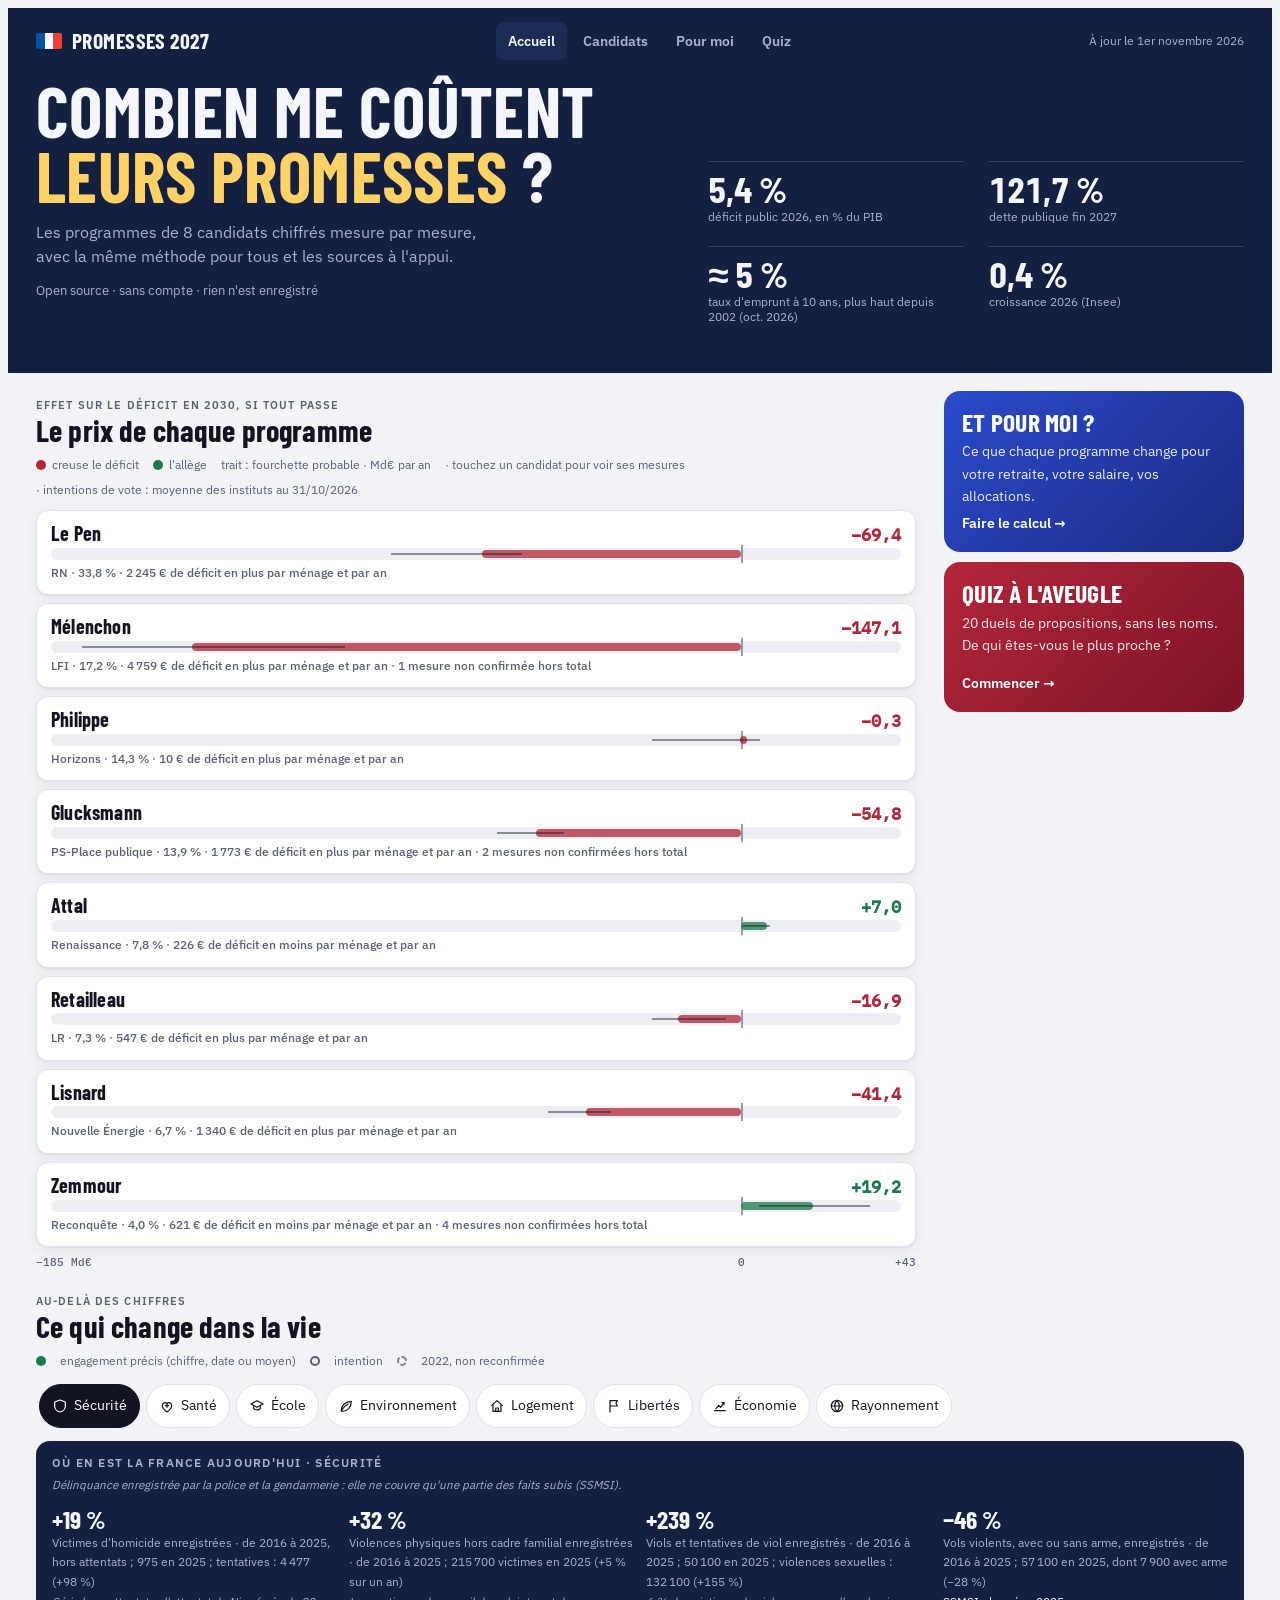
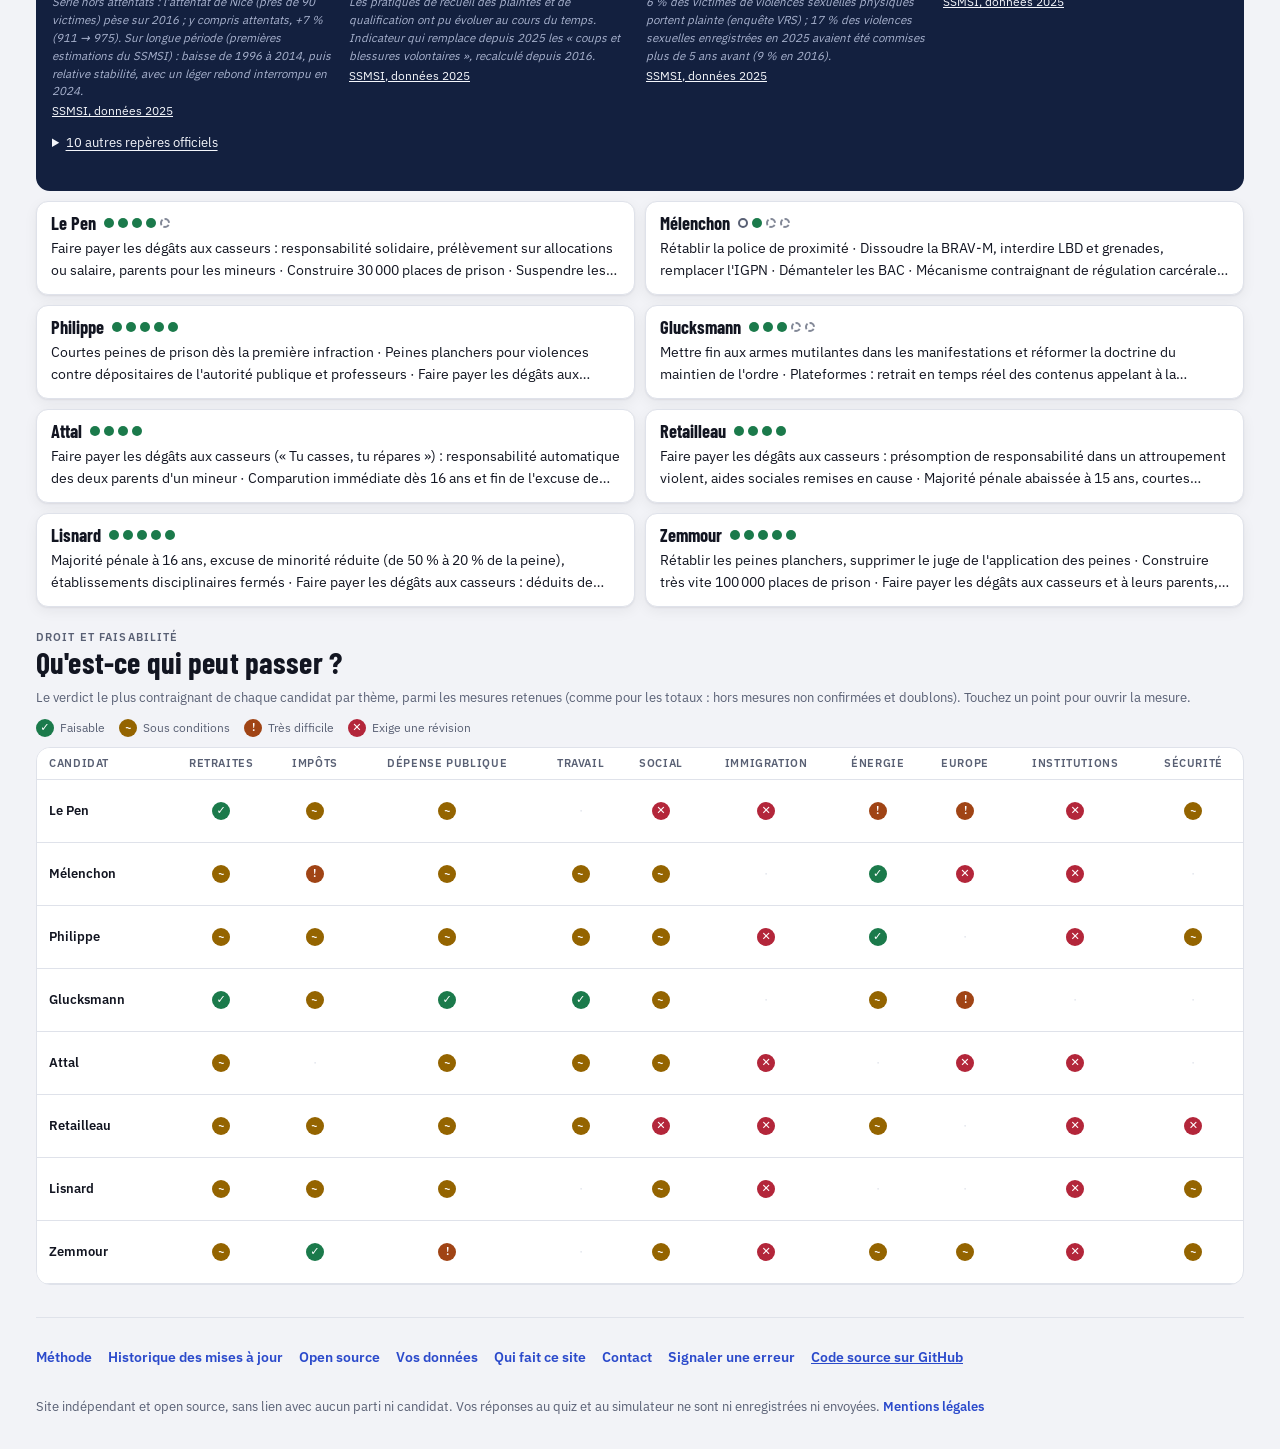
==== commit 17199ece: "Quiz : deux propositions de la même famille ne s'affrontent plus, une famille par partie (registre S" ====
--- a/public/index.html
+++ b/public/index.html
@@ -37,7 +37,7 @@
 <link rel="icon" href="/favicon.svg" type="image/svg+xml">
 <link rel="apple-touch-icon" href="/apple-touch-icon.png">
 <script type="application/ld+json">{"@context": "https://schema.org", "@type": "WebSite", "name": "Promesses 2027", "url": "https://p2027.org/", "inLanguage": "fr-FR", "description": "Les programmes des candidats à la présidentielle 2027 chiffrés mesure par mesure, avec la même méthode pour tous et les sources à l'appui. Simulateur, quiz à l'aveugle, faisabilité."}</script>
-<script type="application/ld+json">{"@context": "https://schema.org", "@type": "Dataset", "name": "Promesses 2027 : chiffrage des programmes de la présidentielle", "description": "Mesures des 8 programmes de la présidentielle 2027, chiffrage (effet sur le solde public en 2030, en Md€), fourchettes, faisabilité, données d'entrée et sources.", "url": "https://p2027.org/", "license": "https://creativecommons.org/licenses/by/4.0/", "isAccessibleForFree": true, "inLanguage": "fr-FR", "dateModified": "2026-10-31", "creator": {"@type": "Organization", "name": "Promesses 2027", "url": "https://p2027.org/"}, "distribution": [{"@type": "DataDownload", "encodingFormat": "application/json", "contentUrl": "https://p2027.org/data/promesses-2027.json"}]}</script>
+<script type="application/ld+json">{"@context": "https://schema.org", "@type": "Dataset", "name": "Promesses 2027 : chiffrage des programmes de la présidentielle", "description": "Mesures des 8 programmes de la présidentielle 2027, chiffrage (effet sur le solde public en 2030, en Md€), fourchettes, faisabilité, données d'entrée et sources.", "url": "https://p2027.org/", "license": "https://creativecommons.org/licenses/by/4.0/", "isAccessibleForFree": true, "inLanguage": "fr-FR", "dateModified": "2026-11-01", "creator": {"@type": "Organization", "name": "Promesses 2027", "url": "https://p2027.org/"}, "distribution": [{"@type": "DataDownload", "encodingFormat": "application/json", "contentUrl": "https://p2027.org/data/promesses-2027.json"}]}</script>
 </head>
 <body>
 <style>
@@ -619,7 +619,7 @@
   </div>
 </div>
 
-<script type="application/json" id="data">{"asof": "31 octobre 2026", "context": [{"v": "5,4 %", "l": "déficit public 2026, en % du PIB"}, {"v": "121,7 %", "l": "dette publique fin 2027"}, {"v": "≈ 5 %", "l": "taux d'emprunt à 10 ans, plus haut depuis 2002 (oct. 2026)"}, {"v": "0,4 %", "l": "croissance 2026 (Insee)"}], "themes": {"retraites": "Retraites", "fiscalite": "Impôts", "depense": "Dépense publique", "travail": "Travail", "social": "Social", "immigration": "Immigration", "energie": "Énergie", "europe": "Europe", "institutions": "Institutions", "securite": "Sécurité"}, "candidates": [{"id": "le-pen", "name": "Marine Le Pen", "party": "RN", "poll": "33,8 %", "summary": "Promet 140 Md€ d'économies nettes d'ici 2032, 30 Md€ de baisses d'impôts, la retraite à 62 ans et la TVA à 5,5 % sur l'énergie. Notre chiffrage : −69,4 Md€ par an en 2030, soit −2 245 € par ménage. Principal obstacle : la priorité nationale et le référendum exigent une révision de la Constitution.", "measures": [{"id": "retraites", "theme": "retraites", "title": "Retour à 62 ans", "proposal": "60 ans avec 40 annuités si début avant 20 ans ; sinon 62 ans et 42 annuités ; pilier de capitalisation.", "claimed": "1,9 Md€ en 2027, 9,5 Md€ en 2031 selon le RN ; détail annoncé pour le 17 novembre 2026", "claimed_md": -9.5, "estimates": [{"source": "Institut Montaigne", "year": 2024, "value": "Version 60 ans pour carrières longues : 34,7 Md€/an", "low_md": -44.7, "high_md": -31.5, "url": "https://www.institutmontaigne.org/legislatives-2024/rassemblement-national/abroger-la-reforme-des-retraites-et-pour-ceux-ayant-commence-a-travailler-avant-20-ans-partir-a-40-annuites-de-cotisations"}, {"source": "francebudget.fr", "year": 2026, "value": "10 Md€ en 2030, 12,8 Md€/an dès 2032", "low_md": -12.8, "high_md": -10, "url": "https://francebudget.fr/scenarios/rn-2027"}, {"source": "La Grande Conversation (Terra Nova)", "year": 2026, "value": "Coût affiché par le RN jugé sous-estimé ; « réparations » non détaillées", "low_md": null, "high_md": null, "url": "https://www.lagrandeconversation.com/politique/rn-les-mauvais-comptes-dun-budget-dope-a-lia/"}], "consensus": "divergent", "verdict": "faisable", "obstacle": "Par la loi ; financement non précisé dans la mesure ; détail de la réforme annoncé pour le 17/11.", "claude": {"id": "retraites", "central": -15.8, "low": -38.2, "high": -12.2, "method": "ascendant", "formula": "Retour à 62 ans en 2030 : 11,8 Md€, valeur commune à tous (rendement de la réforme 2023 en 2030 : 13,6 Md€, médiane Montaigne 11,8 / CNAV 13,6 / étude d'impact 14,1 ; moins 1,8 Md€ déjà perdus par la suspension votée en 2025) ; + départ à 60 ans des carrières précoces ≈ 4 Md€ (iFRAP) ; total ≈ −15,8", "inputs": [{"label": "Rendement de la réforme 2023 en 2030", "value": "11,8 Md€", "source": "Institut Montaigne", "url": "https://www.institutmontaigne.org/legislatives-2024/ensemble-majorite-presidentielle/repousser-lage-de-depart-a-la-retraite-a-64-ans-avec-des-exemptions-pour-les-situations-de-penibilite-et-de-carrieres-longues"}, {"label": "Report à 64 ans en 2030", "value": "13,6 Md€", "source": "CNAV (Public Sénat)", "url": "https://www.publicsenat.fr/actualites/politique/reforme-des-retraites-combien-pourrait-rapporter-le-report-de-l-age-legal-a-65"}, {"label": "Abrogation en 2030", "value": "14,1 Md€", "source": "Étude d'impact du Gouvernement et Institut Montaigne (MoneyVox, AFP)", "url": "https://www.moneyvox.fr/retraite/actualites/98707/abroger-la-reforme-des-retraites-et-le-depart-a-64-ans-combien-ca-coute"}, {"label": "60 ans pour les carrières longues", "value": "≈4 Md€", "source": "iFRAP", "url": "https://www.ifrap.org/retraite/retraites-et-si-lon-arretait-de-mentir-aux-francais"}, {"label": "Reconfirmation (15/10/2026)", "value": "réforme présentée le 17 novembre : « un âge légal de départ à 60 ans avec 40 annuités » pour ceux qui ont commencé avant 20 ans ; les autres « iraient progressivement jusqu'à 62 ans avec 42 annuités »", "source": "Europe 1, Objectif Élysée 2027 (15/10/2026)", "url": "https://www.europe1.fr/politique/en-direct-interdiction-du-voile-ia-exclusion-des-eleves-responsables-de-degradations-ce-quil-faut-retenir-de-linterview-de-marine-le-pen-dans-objectif-elysee-2027-1151948"}], "note": "Borne basse : version Montaigne 2024 plus large (26,5 Md€ pour les carrières précoces). « Corrections » de 15-20 Md€ annoncées par le RN non détaillées, non comptées"}, "quiz_text": "Revenir à la retraite à 62 ans, et à 60 ans pour ceux qui ont commencé à travailler avant 20 ans", "quiz_concret": "Vous pourriez partir plus tôt qu'aujourd'hui.", "quiz_plus": "Partir plus tôt évite à ceux qui ne peuvent plus travailler d'attendre au chômage ou malades.", "quiz_moins": "Partir plus tôt réduit le nombre de seniors au travail, donc de cotisants pour les pensions.", "quiz_preuve_pour": "solide", "quiz_preuve_contre": "solide", "quiz_cas_pour": [{"t": "Le chômage indemnisé entre 60 et 62 ans a augmenté de 12 à 15 points chez les assurés touchés par le report de 60 à 62 ans voté en 2010 (IPP, France, 2025).", "s": [0, 1]}, {"t": "Les assurés touchés par le report d'âge de 2010 ont plus souvent eu au moins un arrêt maladie, dans tous les groupes étudiés (Insee, France, 2023).", "s": [2]}, {"t": "Le chômage des seniors concernés a augmenté d'environ 12 points quand l'âge de départ anticipé a été relevé de 2 à 3 ans (Journal of Public Economics, Autriche, 2013).", "s": [3]}], "quiz_cas_contre": [{"t": "L'emploi entre 60 et 62 ans a augmenté de 20 à 25 points chez les assurés touchés par le report de 60 à 62 ans voté en 2010 (IPP, France, 2025).", "s": [0, 1]}, {"t": "Le taux d'emploi des 60-64 ans a gagné 5,4 points en deux ans, à 44,4 % en 2025, pendant la montée du report à 64 ans lancé en 2023 (COR, France, 2026).", "s": [4]}, {"t": "L'emploi des seniors concernés a augmenté d'environ 10 points quand l'âge de départ anticipé a été relevé de 2 à 3 ans (Journal of Public Economics, Autriche, 2013).", "s": [3]}], "quiz_etudes": "Reculer l'âge accroît l'emploi des seniors mais aussi leur chômage et leurs arrêts maladie (évaluations concordantes) ; les partants pour carrière longue ont une mortalité proche des autres (COR).", "quiz_src": [{"l": "IPP, rapport n°61 (Aubert, Bozio, Pedrono, Tô) : réforme de 2010 et assurance chômage", "a": 2025, "u": "https://www.ipp.eu/publication/impact-de-la-reforme-des-retraites-de-2010-sur-lequilibre-financier-de-lassurance-chomage/"}, {"l": "Insee Analyses n°30 (Dubois et Koubi) : report de l'âge et emploi des seniors, réforme de 2010", "a": 2017, "u": "https://www.insee.fr/fr/statistiques/2546882"}, {"l": "Économie et statistique n°538 (Insee), Caroli, Pollak et Roger : report de l'âge et consommation de soins", "a": 2023, "u": "https://www.insee.fr/fr/statistiques/7615292"}, {"l": "Journal of Public Economics (Staubli et Zweimüller) : relèvement de l'âge de départ anticipé en Autriche", "a": 2013, "u": "https://ideas.repec.org/a/eee/pubeco/v108y2013icp17-32.html"}, {"l": "COR, rapport annuel juin 2026, partie 4 (conditions du passage à la retraite)", "a": 2026, "u": "https://www.cor-retraites.fr/sites/default/files/2026-07/RA_2026_def.pdf"}], "quiz_constat": {"t": "L'âge moyen de départ à la retraite atteint 63,1 ans en 2025, en hausse depuis 2010 (COR).", "s": [4]}, "quiz_complement": {"t": "Le même programme annonce des mesures de financement des retraites, sans les détailler à ce jour.", "ref": ["le-pen.retraites"]}}, {"id": "immigration", "theme": "immigration", "title": "Priorité nationale", "proposal": "Aides réservées aux Français ou après 5 ans de travail, AME remplacée, fin du droit du sol, par référendum.", "claimed": "15 Md€ en 2027, 29 Md€ en année pleine", "claimed_md": 29, "estimates": [{"source": "Institut de l'Entreprise", "year": 2026, "value": "92 % du poste non documenté, fragile ou sans effet ; 18,1 Md€ juridiquement fragiles", "low_md": null, "high_md": null, "url": "https://www.institut-entreprise.fr/wp-content/uploads/2026/10/Analyse-primaire-contre-budget-RN-Note-de-contexte-IDEP.pdf"}, {"source": "Institut Montaigne", "year": 2024, "value": "Volet immigration 2024 : ≈8 Md€/an", "low_md": 8, "high_md": 8, "url": "https://institutmontaigne.org/communiques-de-presse/legislatives-2024-chiffrage-global-des-programmes"}, {"source": "Conseil constitutionnel (Ferrand, via La Gazette)", "year": 2026, "value": "Une révision par l'article 11 « n'existe pas »", "low_md": null, "high_md": null, "url": "https://www.lagazettefrance.fr/article/referendum-le-president-du-conseil-constitutionnel-s-oppose-aux-projets-de-le-pen-colere-au-rn"}], "consensus": "divergent", "verdict": "bloque", "obstacle": "Chemin : réviser la Constitution. Par l'article 89, il faut l'accord du Sénat puis un référendum ou 3/5 du Congrès. Par l'article 11, référendum direct contesté par le Conseil constitutionnel, comme en 1962.", "claude": {"id": "immigration", "central": 8.3, "low": 1.9, "high": 14.3, "method": "médiane", "formula": "Si la mesure passe : Montaigne 2024 actualisé avec la même règle que Zemmour et Lisnard (seule la part des étrangers est mise à jour, montants inchangés) : prestations familiales 3,8 × 13,7 % (naissances de deux parents étrangers, 2025) / 11,7 % (2022) = 4,4 ; RSA et prestations de solidarité 2,6 × 8,2 % / 7,8 % = 2,7 ; asile 1,2 → 8,3 Md€ ; AME comptée à part ; bornes inchangées", "inputs": [{"label": "Prestations familiales réservées (2024)", "value": "3,8 Md€ (2,6 à 3,9) ; base 2022 : 32,6 Md€, 11,7 % des naissances", "source": "Institut Montaigne", "url": "https://www.institutmontaigne.org/legislatives-2024/rassemblement-national/accorder-les-prestations-familiales-aux-seuls-foyers-dont-au-moins-un-des-parents-est-francais/"}, {"label": "RSA et prestations de solidarité après 5 ans de travail (2024)", "value": "2,6 Md€ (0,6 à 3,0) ; part des étrangers 7,8 % (2022)", "source": "Institut Montaigne", "url": "https://www.institutmontaigne.org/legislatives-2024/rassemblement-national/reserver-le-benefice-du-rsa-et-des-prestations-de-solidarites-aux-etrangers-ayant-au-moins-5-ans-dequivalent-temps-plein-travaille-en-france/"}, {"label": "Naissances de deux parents étrangers", "value": "83 820 / 725 997 (2022) ; 86 535 / 677 803 (2023) ; 87 936 / 643 905 (2025)", "source": "Insee (06/07/2026)", "url": "https://www.insee.fr/fr/statistiques/2381382"}, {"label": "Part des étrangers dans la population", "value": "8,2 % (2023)", "source": "Insee", "url": "https://insee.fr/fr/statistiques/3633212"}], "note": "Même règle que pour Zemmour : comptée si elle passe ; bloquée en l'état du droit (voir le total « si les révisions sont bloquées »)"}, "quiz_text": "Réserver les allocations familiales et le RSA aux Français, ou aux étrangers après 5 ans de travail", "quiz_concret": "Un étranger arrivé récemment n'aurait plus droit à ces allocations.", "quiz_plus": "Des aides plus dures à obtenir réduisent les arrivées ; là où l'emploi abonde, les arrivants travaillent plus.", "quiz_moins": "En moyenne, le gain d'emploi s'efface vite ; les enfants touchés font moins d'études et plus de délits.", "quiz_preuve_pour": "solide", "quiz_preuve_contre": "solide", "quiz_cas_pour": [{"t": "Environ 5 000 arrivées nettes de moins par an quand les aides aux immigrés hors Union européenne ont été divisées par deux ; effet inversé ensuite (NBER, Danemark, 2020).", "s": [0]}, {"t": "Là où l'emploi abondait, revenus du travail des réfugiés touchés en hausse de près de 40 % sur cinq ans ; ailleurs, gain d'emploi disparu en un an (RFBerlin, Danemark, 2024).", "s": [1]}], "quiz_cas_contre": [{"t": "Six mois d'études en moins pour les enfants de réfugiés touchés par la baisse des aides ; condamnations d'adolescents +12 points, d'adultes +5 points (RFBerlin, Danemark, 2024).", "s": [1]}], "quiz_etudes": "Les réformes danoises, bien évaluées, montrent moins d'arrivées mais des effets durables sur les enfants des familles touchées ; le gain d'emploi des adultes a été bref. Peu d'autres pays évalués.", "quiz_src": [{"l": "Agersnap, Jensen, Kleven, The Welfare Magnet Hypothesis (NBER w26454 ; AER: Insights)", "a": 2020, "u": "https://www.nber.org/papers/w26454"}, {"l": "Dustmann, Andersen, Landersø, Intended and Unintended Consequences of Welfare Cuts for Refugees (synthèse RFBerlin de deux articles 2024)", "a": 2024, "u": "https://rfberlin.com/wp-content/uploads/2024/08/Intended-and-Unintended-Consequences-of-Welfare-Cuts-for-Refugees.pdf"}, {"l": "Insee, Niveau de vie et pauvreté des immigrés (Insee Références)", "a": 2024, "u": "https://www.insee.fr/fr/statistiques/7941405"}], "quiz_constat": {"t": "Les prestations sociales font 11 % du niveau de vie des immigrés, 6 % de celui des non-immigrés (Insee, 2021).", "s": [2]}}, {"id": "tva", "theme": "energie", "title": "TVA énergie à 5,5 %", "proposal": "TVA de 20 % à 5,5 % sur électricité, gaz, fioul et carburants.", "claimed": "12,2 Md€/an", "claimed_md": -12.2, "estimates": [{"source": "Bercy", "year": 2024, "value": "16,8 Md€/an, dont 10 Md€ pour les carburants", "low_md": -16.8, "high_md": -16.8, "url": "https://www.publicsenat.fr/actualites/politique/baisse-de-la-tva-sur-lenergie-proposee-par-le-rn-une-mesure-chiffree-a-17-milliards-selon-bercy"}, {"source": "Institut Montaigne", "year": 2024, "value": "11,3 Md€/an", "low_md": -11.3, "high_md": -11.3, "url": "https://www.institutmontaigne.org/legislatives-2024/rassemblement-national/synthese"}, {"source": "francebudget.fr", "year": 2026, "value": "17,4 Md€/an", "low_md": -17.4, "high_md": -17.4, "url": "https://francebudget.fr/scenarios/rn-2027"}], "consensus": "concordant", "verdict": "tres_difficile", "obstacle": "Électricité : possible par la loi. Gaz, fioul et carburants : la directive 2022/542 interdit les taux réduits sur les énergies fossiles à partir de 2030 ; il faudrait l'unanimité des 27 pour la changer.", "claude": {"id": "tva", "central": -14.1, "low": -16.8, "high": -11.3, "method": "médiane", "formula": "Médiane des chiffrages indépendants : Bercy 16,8 et Institut Montaigne 11,3 Md€ = 14,1 Md€ (le chiffre du camp, 12,2 Md€, et le simulateur francebudget.fr, 17,4 Md€, source faible, n'entrent pas dans la médiane)", "inputs": [{"label": "Électricité 4,5 + gaz 2,3 + carburants 10", "value": "16,8 Md€", "source": "Bercy (Public Sénat)", "url": "https://www.publicsenat.fr/actualites/politique/baisse-de-la-tva-sur-lenergie-proposee-par-le-rn-une-mesure-chiffree-a-17-milliards-selon-bercy"}, {"label": "Chiffrage 2024", "value": "11,3 Md€", "source": "Institut Montaigne", "url": "https://www.institutmontaigne.org/legislatives-2024/rassemblement-national/synthese"}, {"label": "Chiffre du camp (contre-budget), repris par l'Institut de l'Entreprise", "value": "12,2 Md€", "source": "Institut de l'Entreprise (2026)", "url": "https://www.institut-entreprise.fr/wp-content/uploads/2026/10/Analyse-primaire-contre-budget-RN-Note-de-contexte-IDEP.pdf"}, {"label": "Simulateur", "value": "17,4 Md€", "source": "francebudget.fr", "url": "https://francebudget.fr/scenarios/rn-2027"}, {"label": "Prix à la pompe, moyenne des 12 derniers mois (52 semaines au 23/10/2026)", "value": "gazole 1,978 €/l ; SP95-E5 1,938 (moyennes de 2022 : 1,848 et 1,809)", "source": "Ministère de la Transition écologique (DGEC), prix TTC hebdomadaires des carburants depuis janvier 2020", "url": "https://www.ecologie.gouv.fr/sites/default/files/documents/Prix%20HTT%20et%20TTC%20depuis%20janvier%202020_0.xlsx"}, {"label": "Électricité, prix de référence (moyenne des 12 derniers mois)", "value": "tarif réglementé Bleu résidentiel, option Base 6 kVA : 0,196 €/kWh TTC du 1/11/2025 au 31/10/2026, part variable pondérée par les jours de chaque tarif (moyennes annuelles : 0,173 en 2022, 0,212 en 2023, 0,250 en 2024) ; abonnement 188 €/an TTC", "source": "Commission de régulation de l'énergie, historique des tarifs réglementés de vente d'électricité (données ouvertes, option Base)", "url": "https://www.cre.fr/fileadmin/Documents/Open_data/Marches_de_detail/Option_Base.csv"}, {"label": "Gaz, prix de référence (moyenne des 12 derniers mois)", "value": "prix repère de vente de gaz moyen, tous consommateurs : 151,7 €/MWh TTC de novembre 2025 à octobre 2026 (126,5 en 2024, 141,4 en 2025 ; 194,9 pour novembre 2026) ; série publiée depuis janvier 2024", "source": "Commission de régulation de l'énergie, prix repère de vente de gaz naturel, « Historique PRVG moyen » (données ouvertes)", "url": "https://www.cre.fr/fileadmin/Documents/Open_data/Marches_de_detail/OPEN_DATA_GRDF.xlsx"}, {"label": "TVA des abonnements d'électricité et de gaz", "value": "à compter du 1er août 2025, la TVA « passera intégralement à 20 %, aussi bien sur l'abonnement que sur la consommation » (loi de finances pour 2025)", "source": "CCI Paris Île-de-France (5/09/2025)", "url": "https://www.entreprises.cci-paris-idf.fr/actualites/tva-electricite-et-gaz-passage-de-55-20-au-1er-aout-2025"}], "note": "Le périmètre (avec ou sans carburants) fait varier le coût de 10 Md€ ; l'Institut Montaigne chiffre sur la TVA de 2022 (« données pour 2022 » : produits pétroliers 10,4 Md€) et Bercy (juin 2024) ne publie pas son année de prix ; le coût « progresse avec les prix » (Institut de l'Entreprise, octobre 2026, Brent au-dessus de 100 $). Prix de référence (moyenne des 12 derniers mois, 52 semaines au 23/10/2026) : gazole 1,98 €/l, SP95-E5 1,94 €/l, environ 7 % au-dessus des moyennes de 2022 (1,85 et 1,81 €/l) : chiffrages non réajustés tant que l'année de prix de Bercy n'est pas connue (registre). Électricité et gaz, prix de référence (moyenne des 12 derniers mois, CRE) : tarif réglementé Base 6 kVA 0,196 €/kWh TTC, 13,6 % au-dessus de sa moyenne de 2022 (0,173) ; prix repère du gaz 151,7 €/MWh TTC (série publiée depuis 2024 seulement). Depuis le 1/08/2025, les abonnements d'électricité et de gaz sont taxés à 20 % (5,5 % auparavant, loi de finances pour 2025) : la baisse à 5,5 % les toucherait aussi, alors que l'Institut Montaigne les excluait (« Cette assiette, déjà taxée à 5,5 %, n'est pas concernée ») ; chiffrages non réajustés tant que la méthode de Bercy n'est pas connue (registre)."}, "quiz_text": "Baisser fortement la taxe sur l'électricité, le gaz et l'essence", "quiz_concret": "Vos factures d'énergie et le plein baissent d'environ 12 %, si les fournisseurs répercutent la baisse.", "quiz_plus": "Ces baisses passent bien dans les prix : en 2022, gel des tarifs et remise ont ôté 3,1 points à l'inflation.", "quiz_moins": "Les plus aisés y gagnent le plus en euros : 64 à 115 €, contre 29 à 48 € pour les plus modestes en 2022.", "quiz_preuve_pour": "solide", "quiz_preuve_contre": "solide", "quiz_cas_pour": [{"t": "Le gel des tarifs du gaz et de l'électricité et la remise à la pompe ont réduit l'inflation de 3,1 points en un an, surtout pour les plus modestes (Insee, France, 2022).", "s": [0]}], "quiz_cas_contre": [{"t": "La remise à la pompe de 2022 a rapporté 64 à 115 € aux 25 % les plus aisés, 29 à 48 € aux plus modestes, une part plus forte de leur revenu (CAE, France, 2023).", "s": [1]}], "quiz_etudes": "Les évaluations concordent : ces baisses réduisent vite les prix de l'énergie et rapportent plus en euros aux gros consommateurs, plus en part de revenu aux ménages modestes.", "quiz_src": [{"l": "Insee Analyses n° 75, « La flambée des prix de l'énergie : un effet sur l'inflation réduit de moitié par le bouclier tarifaire »", "a": 2022, "u": "https://insee.fr/fr/statistiques/fichier/6524161/ia75.pdf"}, {"l": "CAE Focus n° 98 / Insee Analyses n° 86, « Comment les automobilistes ajustent leur consommation de carburant aux variations de prix » (Bonnet, Loisel, Wilner, Fize)", "a": 2023, "u": "https://cae-eco.fr/static/pdf/focus-98-carburants-230706.pdf"}, {"l": "Eurostat, indice des prix à la consommation harmonisé, France, moyennes annuelles (prc_hicp_aind)", "a": 2026, "u": "https://ec.europa.eu/eurostat/databrowser/view/prc_hicp_aind/default/table"}], "quiz_constat": {"t": "Les prix de l'énergie des ménages ont augmenté de 31 % de 2019 à 2025, contre 19 % pour l'ensemble (Eurostat).", "s": [2]}}, {"id": "production", "theme": "fiscalite", "title": "Fin des impôts de production", "proposal": "Supprimer CFE, CVAE et C3S ; 30 Md€ de baisses nettes d'impôts au total.", "claimed": "≈20 Md€", "claimed_md": -20, "estimates": [{"source": "Institut de l'Entreprise (reprend les lignes du contre-budget : chiffre du camp)", "year": 2026, "value": "17,1 Md€ (21 Md€ avec les autres allègements)", "low_md": -21, "high_md": -17.1, "url": "https://www.institut-entreprise.fr/wp-content/uploads/2026/10/Analyse-primaire-contre-budget-RN-Note-de-contexte-IDEP.pdf"}], "consensus": "concordant", "verdict": "faisable", "obstacle": "Par les lois de finances et de financement de la Sécurité sociale ; compensation des collectivités pour la CFE ; financement non précisé dans la mesure.", "claude": {"id": "production", "central": -11.0, "low": -11.7, "high": -10.7, "method": "ascendant", "formula": "Rendements officiels : C3S 5,36 Md€ (prévision 2026, CCSS) + CFE 8,38 Md€ (produit 2025, DGCL) = 13,74, moins l'impôt sur les sociétés récupéré (20 %, règle commune) = −11,0 Md€ ; CVAE : 0 (déjà supprimée par la loi en 2030, règle commune). Borne basse −11,7 : C3S prévue en 2027 (5,47) + CFE 2025 accrue de sa hausse de 2025 (+4,4 %) = 14,22, impôt récupéré au taux de la Cour des comptes (17,5 %) ; borne haute −10,7 : rendements de l'année précédente (C3S 2025 5,34 + CFE 2024 8,03 = 13,36), impôt récupéré à 20 %. Produit brut de la CFE : les dégrèvements payés par l'État (qui disparaîtraient) et les frais de gestion perçus par l'État (perdus) ne sont pas chiffrés ici et jouent en sens contraire", "inputs": [{"label": "Rendement de la C3S (prévision 2026)", "value": "5 364 M€ en 2026 (5 337 en 2025, 5 466 prévus en 2027)", "source": "Rapport à la Commission des comptes de la Sécurité sociale, octobre 2026, fiche 1.4, tableau 2 (p. 61)", "url": "https://www.securite-sociale.fr/files/live/sites/SSFR/files/medias/CCSS/2026/CCSS-octobre-2026_assemble_VDEF.pdf"}, {"label": "Produit de la CFE (2025, données provisoires)", "value": "8 380,55 M€, toutes collectivités, +4,4 % sur 2024", "source": "DGCL, BIS n° 209, « La fiscalité directe locale en 2025 », tableau 1 (données DGFiP, REI) ; PDF : copie de l'AMF", "url": "https://www.collectivites-locales.gouv.fr/actualites/bis-209-la-fiscalite-directe-locale-en-2025"}, {"label": "CVAE supprimée d'ici 2030 par la loi actuelle", "value": "LF 2025, confirmée en LF 2026 (règle commune : comptée chez personne)", "source": "Légifiscal", "url": "https://www.legifiscal.fr/actualites-fiscales/4401-plf-2026-49-3-baisse-cvae-2026.html"}, {"label": "Chiffre du camp", "value": "CFE 8,1 + C3S 5,3 + CVAE 3,7 = 17,1 Md€ (contre-budget 2027, repris par l'Institut de l'Entreprise)", "source": "Groupe RN, Contre-budget 2027 (p. 6)", "url": "https://back.deputes-rn.fr/wp-content/uploads/2026/10/GRN-CONTRE-BUDGET-2027-DOSSIER.pdf"}, {"label": "Reconfirmation (15/10/2026)", "value": "« une baisse de 20 milliards d'euros des impôts de production »", "source": "Europe 1, Objectif Élysée 2027 (15/10/2026)", "url": "https://www.europe1.fr/politique/en-direct-interdiction-du-voile-ia-exclusion-des-eleves-responsables-de-degradations-ce-quil-faut-retenir-de-linterview-de-marine-le-pen-dans-objectif-elysee-2027-1151948"}, {"label": "Méthode du Gouvernement (étalement de la suppression de la CVAE)", "value": "« Les impôts de production étant déductibles du résultat imposable, le coût net pour l'État de la présente mesure tient compte de l'impact sur les recettes d'impôt sur le revenu (IR) et d'impôt sur les sociétés (IS), via l'application d'un taux moyen d'IR/IS de 20 % » ; 70 % de l'effet dès la première année (« cinquième acompte »)", "source": "Projet de loi de finances pour 2024, évaluations préalables, article 8 (p. 196)", "url": "https://www.assemblee-nationale.fr/dyn/content/download/705211/file/Evaluations%20pr%C3%A9alables%20des%20articles%20du%20projet%20de%20loi.pdf"}, {"label": "Suppression de la C3S (Conseil des prélèvements obligatoires)", "value": "effet brut −5 361 M€ ; retour d'impôt sur les sociétés +938 M€ (taux effectif avant crédits d'impôt de 17,5 %) ; effet net −4 423 M€", "source": "Conseil des prélèvements obligatoires (Cour des comptes), « Tracer un cadre fiscal et social pluriannuel pour l'industrie française », septembre 2025, p. 134-135, tableau 15", "url": "https://www.ccomptes.fr/sites/default/files/2025-09/20250922-Tracer-cadre-fiscal-et-social-pluriannuel%20pour-industrie-francaise.pdf"}], "note": "Le contre-budget compte 4,27 Md€ de « retour d'IS lié à la baisse des impôts de production » (taux normal de 25 % appliqué à 17,1 Md€, CVAE comprise) : chiffre du camp, non retenu ; la fiche compte ce retour avec la règle commune. Coût net de l'impôt sur les sociétés récupéré : ces prélèvements sont déductibles du bénéfice imposable, et tous les chiffrages publiés trouvés comptent ce retour (Gouvernement, Cour des comptes, Institut Montaigne, Conseil d'analyse économique) ; règle commune, la même dans les deux sens pour tout prélèvement déductible : 20 % (taux retenu par le Gouvernement, l'Institut Montaigne et le CAE ; 17,5 %, taux de la Cour des comptes, en borne basse), en entier en 2030, comme l'impôt sur le revenu récupéré des fiches CSG."}, "quiz_text": "Supprimer trois impôts payés par les entreprises, quels que soient leurs bénéfices", "quiz_concret": "Les entreprises paient moins d'impôts.", "quiz_plus": "Ces impôts sont dus même sans bénéfice ; après leur baisse de 2010, les entreprises allégées ont embauché.", "quiz_moins": "Les baisses récentes n'ont pas eu d'effet net mesuré, et profitent surtout aux grands groupes.", "quiz_preuve_pour": "mitigé", "quiz_preuve_contre": "mitigé", "quiz_cas_pour": [{"t": "Après la fin en 2010 de la taxe professionnelle sur les machines, les entreprises les plus allégées ont accru ventes, capital et emploi (Banque de France, France, 2021).", "s": [0]}], "quiz_cas_contre": [{"t": "Après la baisse de moitié de plusieurs impôts de production en 2021, aucun effet robuste n'a été mesuré sur l'investissement (IPP, France, 2025).", "s": [1]}, {"t": "La baisse de 2021 a surtout profité aux grandes entreprises et à celles qui ont beaucoup de machines et de bâtiments, dont l'industrie (IPP, France, 2025).", "s": [1]}], "quiz_etudes": "Effet positif mesuré pour la réforme de 2010, pas d'effet robuste pour celle de 2021 ; une étude préliminaire lie la fin de la taxe sur le chiffre d'affaires des petites entreprises à +1 % d'export.", "quiz_src": [{"l": "Banque de France, Bulletin n° 238/4, « Dix ans après la réforme de la taxe professionnelle » (Bergeaud, Jousselin, Malgouyres)", "a": 2021, "u": "https://www.banque-france.fr/system/files/2023-01/bulletin-banque-de-france_238-4_taxe_professionnelle.pdf"}, {"l": "IPP, rapport n° 60, « La baisse des impôts de production : ciblage et évaluation » (pour France Stratégie)", "a": 2025, "u": "https://www.ipp.eu/wp-content/uploads/2025/10/FS_ImpotsProductions-9.pdf"}, {"l": "Eurostat, comptes non financiers par secteur (nasa_10_nf_tr), calcul : impôts sur la production (D29) payés par les sociétés non financières / leur valeur ajoutée brute", "a": 2026, "u": "https://ec.europa.eu/eurostat/databrowser/view/nasa_10_nf_tr/default/table"}, {"l": "CAE, note n° 53, « Les impôts sur (ou contre) la production » (Martin, Trannoy)", "a": 2019, "u": "https://cae-eco.fr/static/pdf/cae-note053.pdf"}], "quiz_constat": {"t": "Les impôts de production font 5 % de la valeur ajoutée des sociétés en 2024 (5,4 % en 2015 ; Allemagne 1,2 %).", "s": [2, 3]}}, {"id": "ue", "theme": "europe", "title": "Moins payer à l'UE", "proposal": "Réduire la contribution française au budget européen (9 Md€ en 2027, 13 Md€ en 2031 selon le contre-budget).", "claimed": "9 Md€ en 2027, 13 Md€ en 2031", "claimed_md": 9, "estimates": [{"source": "Institut de l'Entreprise", "year": 2026, "value": "Gain retenu : 0 (renégociation à l'unanimité)", "low_md": 0, "high_md": 0, "url": "https://www.institut-entreprise.fr/wp-content/uploads/2026/10/Analyse-primaire-contre-budget-RN-Note-de-contexte-IDEP.pdf"}, {"source": "La Grande Conversation (Terra Nova)", "year": 2026, "value": "Contribution 2027 figée ; 13 Md€ dépassent la contribution nette de 2024 (7,9 Md€)", "low_md": null, "high_md": null, "url": "https://www.lagrandeconversation.com/politique/rn-les-mauvais-comptes-dun-budget-dope-a-lia/"}, {"source": "Gouvernement (Euronews)", "year": 2026, "value": "Exige l'accord des 26 autres États", "low_md": null, "high_md": null, "url": "https://fr.euronews.com/2026/10/07/france-le-gouvernement-tire-a-boulets-rouges-sur-le-contre-budget-de-marine-le-pen"}], "consensus": "concordant", "verdict": "tres_difficile", "obstacle": "Unanimité des 27 ; budget européen déjà fixé jusqu'en 2027", "claude": {"id": "ue", "central": 0, "low": 0, "high": 9, "method": "médiane", "formula": "Contribution 2027 de 30,9 Md€ fixée par le cadre européen : baisse unilatérale impossible → 0", "inputs": [{"label": "Prélèvement UE 2027", "value": "30,9 Md€ en 2027 ; solde net −9,5 Md€", "source": "Banque des Territoires", "url": "https://www.banquedesterritoires.fr/budget-2027-la-facture-europeenne-continue-de-gonfler"}, {"label": "Part retenue", "value": "0 % des 13,1 Md€", "source": "Institut de l'Entreprise", "url": "https://www.institut-entreprise.fr/wp-content/uploads/2026/10/Analyse-primaire-contre-budget-RN-Note-de-contexte-IDEP.pdf"}, {"label": "Source de la mise à jour", "value": "Baisse de la contribution de la France à l'Union européenne 8,897 ; Rendre à la France sa part des droits de douane collectés par l'UE 2,200", "source": "Contre-budget 2027 du groupe Rassemblement national (« Travaux parlementaires », octobre 2026), tableau « Postes d'économies et de dépenses ", "url": "https://back.deputes-rn.fr/wp-content/uploads/2026/10/GRN-CONTRE-BUDGET-2027-DOSSIER.pdf"}], "note": "Unanimité des 27 requise ; la ligne « droits de douane » (2,2 Md€ en 2027) relève de la même décision sur les ressources propres : 0, comme la contribution"}, "quiz_text": "Verser moins d'argent au budget de l'Union européenne", "quiz_concret": "La France paierait moins à l'Europe.", "quiz_plus": "D'autres gros contributeurs ont obtenu un rabais fixe, jusqu'à 3,7 Md€ par an ; la France n'en a pas.", "quiz_moins": "Un budget européen réduit toucherait d'abord les aides agricoles, premier poste des fonds reçus.", "quiz_preuve_pour": "solide", "quiz_preuve_contre": "mitigé", "quiz_cas_pour": [{"t": "Cinq pays ont obtenu pour 2021-2027 une baisse fixe de leur contribution, dont 1,9 Md€ par an pour les Pays-Bas et 3,7 Md€ pour l'Allemagne (Bercy, UE, 2024).", "s": [0]}], "quiz_cas_contre": [{"t": "Premier pays bénéficiaire des dépenses de l'Union, la France a reçu 16,5 Md€ en 2023, dont près de 58 % au titre de la politique agricole commune (Bercy, France, 2024).", "s": [0]}], "quiz_etudes": "Peu d'études : les comptes de Bercy décrivent bien les flux (versements, retours) ; aucune évaluation de l'effet d'une contribution réduite sur l'économie française.", "quiz_src": [{"l": "Bercy, annexe au PLF 2025 « Relations financières avec l'Union européenne »", "a": 2024, "u": "https://www2.assemblee-nationale.fr/static/17/Annexes-DL/PLF2025-Jaunes/13-Jaune%20relations_financieres_UE.pdf"}, {"l": "Bercy, annexe au PLF 2027 « Relations financières avec l'Union européenne »", "a": 2026, "u": "https://www.assemblee-nationale.fr/dyn/contenu/visualisation/1129751/file/13-Jaune%202027%20-%20Relations%20financi%C3%A8res%20avec%20l'Union%20europ%C3%A9enne.pdf"}], "quiz_constat": {"t": "La France verse 9,5 Md€ de plus qu'elle ne reçoit du budget européen en 2025, 8,8 Md€ par an en moyenne depuis 2016 (Bercy).", "s": [1]}}, {"id": "fraude", "theme": "fiscalite", "title": "Lutte contre la fraude", "proposal": "TVA prélevée à la source, fraude aux marchés publics et aux prestations.", "claimed": "23,8 Md€ en 2031", "claimed_md": 23.8, "estimates": [{"source": "CAE (via La Grande Conversation)", "year": 2026, "value": "≈4,1 Md€/an réalistes ; écart de TVA total de 12,1 Md€", "low_md": 4.1, "high_md": 4.1, "url": "https://www.lagrandeconversation.com/politique/rn-les-mauvais-comptes-dun-budget-dope-a-lia/"}, {"source": "Institut de l'Entreprise", "year": 2026, "value": "100 % du montant sans mode opératoire documenté (catégorie B)", "low_md": null, "high_md": null, "url": "https://www.institut-entreprise.fr/wp-content/uploads/2026/10/Analyse-primaire-contre-budget-RN-Note-de-contexte-IDEP.pdf"}, {"source": "HCFP (via Public Sénat)", "year": 2025, "value": "Chiffre fraude du contre-budget 2026 « pas crédible »", "low_md": null, "high_md": null, "url": "https://www.publicsenat.fr/actualites/economie/contre-budget-du-rn-des-propositions-qui-manquent-de-credibilite-economique-mais-trahissent-une-veritable-coherence-doctrinale"}], "consensus": "concordant", "verdict": "sous_conditions", "obstacle": "Prélèvement de la TVA à la source : mécanisme non publié ; un paiement scindé de la TVA suppose une dérogation à la directive TVA, accordée par le Conseil de l'UE à l'unanimité (art. 395) ; pour le reste, moyens de contrôle à bâtir, rendement lié aux contrôles effectivement menés.", "claude": {"id": "fraude", "central": 1.0, "low": 0.5, "high": 1.0, "method": "médiane", "formula": "Leviers du CAE dans le champ de la mesure : TVA 0,5 + prestations hors assurance maladie 0,25 + assurance maladie 0,23 ≈ +1,0 Md€ ; fraude aux marchés publics hors du champ du CAE, non comptée (chiffre du camp : 23,8 Md€ en 2031)", "inputs": [{"label": "Leviers de lutte contre la fraude", "value": "impôts des particuliers hors TVA 2,8 ; TVA 0,5 ; cotisations 0,36 ; prestations hors assurance maladie 0,25 ; assurance maladie 0,23 : 4,1 Md€/an", "source": "CAE, Focus n° 147 (8/10/2026)", "url": "https://cae-eco.fr/static/pdf/Focus_147_Synthese_Fipu_261008.pdf"}, {"label": "Rendement du contrôle fiscal", "value": "≈ 1,1 M€ recouvré par agent en 2024 (moyenne ; 11,4 Md€ recouvrés)", "source": "Cour des comptes (16/12/2025)", "url": "https://www.ccomptes.fr/sites/default/files/2025-12/20251216-Lutte-contre-la-fraude-fiscale.pdf"}, {"label": "Écart de TVA", "value": "12,1 Md€ (2023)", "source": "Commission européenne, VAT gap report 2025 (via La Grande Conversation)", "url": "https://www.lagrandeconversation.com/politique/rn-les-mauvais-comptes-dun-budget-dope-a-lia/"}, {"label": "Dérogation à la directive TVA", "value": "« The Council, acting unanimously on a proposal from the Commission, may authorise any Member State to introduce special measures for derogation from the provisions of this Directive […] to prevent certain forms of tax evasion or avoidance » (art. 395, paragraphe 1)", "source": "Directive 2006/112/CE, art. 395 (legislation.gov.uk, copie des textes de l'UE)", "url": "https://www.legislation.gov.uk/eudr/2006/112/article/395/data.html"}, {"label": "Paiement scindé autorisé par le Conseil (Italie)", "value": "TVA des fournisseurs des administrations versée sur un compte bloqué : dérogation aux articles 206 et 226 de la directive, sur la base de l'article 395, paragraphe 1", "source": "Décision d'exécution (UE) 2015/1401 du Conseil, 14/07/2015", "url": "https://legislation.gov.uk/eudn/2015/1401/pdfs/eudn_20151401_adopted_en.pdf"}], "note": "Le camp compte 18 Md€ sur la TVA (Institut de l'Entreprise) ; l'écart de TVA total était estimé à 12,1 Md€ en 2023 (Commission européenne). Comme pour toutes les fiches, l'écart entre le chiffre du camp et le chiffrage est montré par le chiffrage et ne fonde pas le verdict ; si le mécanisme publié est un paiement scindé, le verdict devient « très difficile » (accord à l'unanimité)."}, "quiz_text": "Lutter plus durement contre la fraude fiscale et la fraude aux aides", "quiz_concret": "Rien ne change pour vous si vous êtes en règle.", "quiz_plus": "Faire verser la taxe par l'acheteur empêche les fraudeurs d'encaisser la TVA puis de disparaître.", "quiz_moins": "Des contrôles durcis touchent aussi la bonne foi : 25 000 parents ont dû rendre leurs aides pour des erreurs.", "quiz_preuve_pour": "mitigé", "quiz_preuve_contre": "mitigé", "quiz_cas_pour": [{"t": "Une fraude à la TVA sur les quotas de carbone (1,6 milliard) a cessé dès que le vendeur n'a plus encaissé la taxe, en juin 2009 (Cour des comptes, France, 2012).", "s": [0]}], "quiz_cas_contre": [{"t": "Plus de 25 000 parents ont dû rembourser en bloc leurs aides de garde d'enfants, de simples erreurs étant traitées comme des fraudes (Parlement, Pays-Bas, 2024).", "s": [1]}], "quiz_etudes": "Mécanisme efficace sur des marchés ciblés ; généralisé, une étude pour la Commission (2017) estime −27 à −56 % de TVA non perçue, sans preuve que les gains dépassent les coûts.", "quiz_src": [{"l": "Cour des comptes, rapport public annuel 2012, « La fraude à la TVA sur les quotas de carbone »", "a": 2012, "u": "https://www.ccomptes.fr/sites/default/files/EzPublish/Fraude_TVA_sur_quotas_carbone.pdf"}, {"l": "Parlementair Documentatie Centrum (université de Leyde), « Parlementaire enquête Fraudebeleid en Dienstverlening (2021-2024) »", "a": 2024, "u": "https://www.parlement.com/parlementaire-enquete-fraudebeleid-en-dienstverlening-2021-2024"}, {"l": "Conseil de l'UE / Commission européenne, « Mind the Gap » 2025, fiche France (SWD(2025) 421)", "a": 2025, "u": "https://data.consilium.europa.eu/doc/document/ST-16801-2025-ADD-10/en/pdf"}], "quiz_constat": {"t": "La TVA non perçue atteint 6 % du montant dû en 2023, contre plus de 7 % en 2019 (Commission européenne).", "s": [2]}}, {"id": "etat", "theme": "depense", "title": "État, agences, collectivités", "proposal": "Supprimer la plupart des agences et opérateurs de l'État, réduire les effectifs publics par le non-remplacement de départs (nombre de postes non publié par la candidate), fin des intercommunalités et métropoles.", "claimed": "Agences et opérateurs : 3,4 Md€ en 2027 ; effectifs des collectivités : 0,8 Md€ en 2027 (contre-budget 2027 du groupe RN, sans nombre de postes)", "claimed_md": 4.2, "estimates": [{"source": "Institut de l'Entreprise", "year": 2026, "value": "58 % du poste jugé fragile ; agences sans mode opératoire", "low_md": null, "high_md": null, "url": "https://www.institut-entreprise.fr/wp-content/uploads/2026/10/Analyse-primaire-contre-budget-RN-Note-de-contexte-IDEP.pdf"}, {"source": "Sénat, commission d'enquête sur les agences, rapport n° 807", "year": 2025, "value": "Fonctions support des opérateurs réduites de 20 % : économie « de l'ordre de 540 millions d'euros »", "low_md": 0.5, "high_md": 0.5, "url": "https://www.senat.fr/rap/r24-807-1/r24-807-1-syn.pdf"}, {"source": "francebudget.fr", "year": 2026, "value": "201 000 postes non renouvelés : ≈13,5 Md€ en 2032", "low_md": 13.5, "high_md": 13.5, "url": "https://francebudget.fr/scenarios/rn-2027"}], "consensus": "divergent", "verdict": "sous_conditions", "obstacle": "Fin des intercommunalités et des métropoles : libre administration des collectivités ; agences : liste non publiée, missions à reprendre.", "claude": {"id": "etat", "central": 0.26, "low": 0, "high": 1.06, "method": "ascendant", "formula": "Agences et opérateurs supprimés ou fusionnés, missions reprises : 0,26 Md€ (valeur commune : part hors personnel, 13,2 Md€ de fonctionnement sur 27,2 Md€ de charges, de l'économie chiffrée par la commission d'enquête du Sénat en 2025 sur les fonctions support des opérateurs, 2,7 Md€ réduits de 20 % = 0,54) ; borne basse 0 (réduction jugée « très volontariste » par le Sénat), borne haute 1,06 (−8 % des 13,2 Md€ de fonctionnement des opérateurs) ; la mesure entre dans la valeur commune des agences (suppression de la plupart des agences et opérateurs). Postes : non chiffrable, hors total (nombre non publié par une source qui parle pour la candidate : le contre-budget n'en donne pas et n'inscrit qu'un « ajustement des effectifs » des collectivités de 0,8 Md€ en 2027, chiffre du camp sous 1 Md€, non compté) ; fourchette indicative en note, même règle que pour Lisnard avant la publication de son nombre de postes", "inputs": [{"label": "Masse salariale et effectifs publics", "value": "362,1 Md€ ; 5,88 M d'agents", "source": "Cour des comptes (Journal de l'économie)", "url": "https://www.journaldeleconomie.fr/?p=49417"}, {"label": "Agences et opérateurs : économie chiffrée par le Sénat", "value": "fonctions support des opérateurs (hors universités et recherche) : 10 % des charges de personnel (≈ 14 Md€) et de fonctionnement (13,2 Md€), soit 2,7 Md€ ; « une réduction de 20 % du coût des fonctions support, ce qui paraît très volontariste […], apporterait donc une économie de l'ordre de 540 millions d'euros » ; −8 % des charges de personnel et de fonctionnement : 2,2 Md€, « pas réellement à missions constantes »", "source": "Sénat, commission d'enquête sur les agences, opérateurs et organismes consultatifs de l'État, rapport n° 807 (2024-2025)", "url": "https://www.senat.fr/rap/r24-807-1/r24-807-122.html"}, {"label": "201 000 postes non renouvelés", "value": "≈13,5 Md€ en 2032", "source": "francebudget.fr", "url": "https://francebudget.fr/scenarios/rn-2027"}, {"label": "Part non fragile du poste", "value": "42 % de 29 Md€", "source": "Institut de l'Entreprise", "url": "https://www.institut-entreprise.fr/wp-content/uploads/2026/10/Analyse-primaire-contre-budget-RN-Note-de-contexte-IDEP.pdf"}, {"label": "Lignes du contre-budget (2027)", "value": "« Suppressions et réinternalisations d'agences et d'opérateurs » 3,400 Md€ ; « Ajustement des effectifs à la suite de la rationalisation des compétences des collectivités » 0,800 Md€ ; aucun nombre de postes", "source": "Groupe RN à l'Assemblée nationale, contre-budget 2027 (annexe, « Postes d'économies et de dépenses »)", "url": "https://back.deputes-rn.fr/wp-content/uploads/2026/10/GRN-CONTRE-BUDGET-2027-DOSSIER.pdf"}, {"label": "Nombre de postes rapporté (non retenu)", "value": "« Jean-Philippe Tanguy chiffre à 85 000 le nombre de postes qui ne seraient pas renouvelés » dans les agences et organismes d'ici 2032 ; « Le parti estime pouvoir ne pas renouveler 116 000 postes dans les collectivités territoriales d'ici 2032 » ; seule source trouvée, ne cite pas la candidate", "source": "FranceTransactions (6/10/2026), compte rendu de la présentation du contre-budget", "url": "https://www.francetransactions.com/actus/actualites-socio-economiques/proposition-rn-budget-2027.html"}], "note": "Postes, indicatif (hors total) : si les ≈ 201 000 postes non renouvelés d'ici 2032 (85 000 dans les agences et organismes, 116 000 dans les collectivités), rapportés par un seul site d'après le député J.-P. Tanguy lors de la présentation du contre-budget (6/10/2026), étaient repris par la candidate, la règle commune donnerait ≈ +4,3 Md€ en 2030 (200 000 × 70 % × 30,8 k€), jusqu'à +6,2 si le plan était entièrement réalisé. Agences : valeur commune de 0,26 Md€, la même chez Le Pen, Retailleau et Lisnard : part hors personnel (13,2 Md€ de fonctionnement sur 27,2 Md€ de charges) de l'économie chiffrée par la commission d'enquête du Sénat en 2025 (fonctions support des opérateurs réduites de 20 % : 0,54 Md€), la part de personnel étant déjà dans les postes supprimés ; borne basse 0 (réduction jugée « très volontariste » par le Sénat) ; borne haute 1,06 (−8 % des 13,2 Md€ de fonctionnement des opérateurs). Le montant annoncé par le camp est un chiffre de camp, non compté au-delà. Contre-budget du RN : « suppressions et réinternalisations d'agences et d'opérateurs » 3,4 Md€ en 2027, sans liste. Le simulateur francebudget.fr (13,5 Md€ en 2032) ne sert plus de borne (source faible)."}, "quiz_text": "Supprimer la plupart des agences de l'État et beaucoup de postes publics", "quiz_concret": "Moins de fonctionnaires et de structures publiques.", "quiz_plus": "Fusionner et supprimer des organismes publics a nettement réduit leurs frais de fonctionnement en trois ans.", "quiz_moins": "Les missions passent souvent aux ministères, et une part des économies affichées n'est pas due à la réforme.", "quiz_preuve_pour": "mitigé", "quiz_preuve_contre": "mitigé", "quiz_cas_pour": [{"t": "Le non-remplacement d'un départ sur deux a supprimé 150 000 emplois de l'État de 2008 à 2012 et regroupé des centaines de services (inspections générales, France, 2012).", "s": [0]}, {"t": "Le nombre d'organismes publics a baissé de 283 en trois ans, avec une nette baisse de leurs dépenses de fonctionnement (Cour des comptes, Royaume-Uni, 2014).", "s": [1]}], "quiz_cas_contre": [{"t": "L'État local a perdu 14 % de ses effectifs en dix ans ; en préfecture, des contrats de quelques mois font 10 % des emplois (Cour des comptes, France, 2022).", "s": [2]}, {"t": "Les économies affichées incluent des baisses sans lien avec la réforme ; 30 % des budgets des organismes visés vont aux ministères (Cour des comptes, Royaume-Uni, 2014).", "s": [1]}, {"t": "Après une baisse de près de 15 % de 1995 à 1999, l'emploi fédéral est remonté presque à son niveau de départ dès 2006 (Statistique Canada, Canada, 2007).", "s": [3]}], "quiz_etudes": "Postes et organismes baissent bien ; l'économie nette reste discutée et dépend des missions arrêtées plutôt que transférées ailleurs.", "quiz_src": [{"l": "IGA, IGF, IGAS, Bilan de la RGPP", "a": 2012, "u": "https://www.fonction-publique.gouv.fr/files/files/ArchivePortailFP/www.fonction-publique.gouv.fr/files/files/publications/hors_collections/20120925-rapport-bilan-RGPP_sans-annexes.pdf"}, {"l": "National Audit Office (Cour des comptes britannique), Progress on public bodies reform", "a": 2014, "u": "https://www.nao.org.uk/wp-content/uploads/2014/02/Progress-on-public-bodies-reform-summary.pdf"}, {"l": "Cour des comptes, Les effectifs de l'administration territoriale de l'État", "a": 2022, "u": "https://www.ccomptes.fr/sites/default/files/2023-10/20220531-S2022-0494-Effectifs-Etat-territorial.pdf"}, {"l": "Statistique Canada, Tendances de l'emploi dans la fonction publique fédérale", "a": 2007, "u": "https://www150.statcan.gc.ca/n1/pub/11-621-m/11-621-m2007053-eng.htm"}, {"l": "Insee Première n° 2094, L'emploi dans la fonction publique en 2024", "a": 2026, "u": "https://www.insee.fr/fr/statistiques/8732435"}], "quiz_constat": {"t": "Effectifs de la fonction publique : +3 % de fin 2019 à fin 2024, à 5,9 millions d'agents (Insee).", "s": [4]}}, {"id": "tva-produits-essentiels", "theme": "fiscalite", "title": "TVA 0 % produits essentiels", "proposal": "Supprimer la TVA sur une centaine de produits de première nécessité (alimentation, hygiène).", "claimed": "3,5 Md€/an (contre-budget 2027 du groupe RN)", "claimed_md": -3.5, "estimates": [{"source": "Institut Montaigne", "year": 2024, "value": "6,75 Md€/an (4,7-8,8)", "low_md": -8.8, "high_md": -4.7, "url": "https://www.institutmontaigne.org/legislatives-2024/rassemblement-national/supprimer-la-tva-sur-les-produits-de-premiere-necessite"}, {"source": "Bercy (via Public Sénat)", "year": 2024, "value": "Version 2022, plus large : 24 Md€", "low_md": -24, "high_md": -24, "url": "https://www.publicsenat.fr/actualites/politique/baisse-de-la-tva-sur-lenergie-proposee-par-le-rn-une-mesure-chiffree-a-17-milliards-selon-bercy"}], "consensus": "divergent", "verdict": "faisable", "obstacle": "Par la loi de finances, dans les limites de la directive TVA ; baisse en partie captée par les marges ; financement non précisé dans la mesure.", "claude": {"id": "tva-produits-essentiels", "central": -6.75, "low": -8.8, "high": -4.7, "method": "médiane", "formula": "Chiffrage 2024 de la mesure : 6,75 Md€ (4,7 à 8,8)", "inputs": [{"label": "TVA 0 % sur produits essentiels", "value": "6,75 Md€/an", "source": "Institut Montaigne", "url": "https://www.institutmontaigne.org/legislatives-2024/rassemblement-national/supprimer-la-tva-sur-les-produits-de-premiere-necessite"}, {"label": "Source de la mise à jour", "value": "Suppression de la TVA sur 100 produits de première nécessité 3,500", "source": "Contre-budget 2027 du groupe Rassemblement national (« Travaux parlementaires », octobre 2026), tableau « Postes d'économies et de dépenses ", "url": "https://back.deputes-rn.fr/wp-content/uploads/2026/10/GRN-CONTRE-BUDGET-2027-DOSSIER.pdf"}], "note": "Version 2022 plus large (24 Md€ selon Bercy) écartée ; Chiffre du camp (3,5) hors médiane, comme pour la TVA énergie ; l'Institut de l'Entreprise rappelle que l'essentiel d'une baisse de TVA peut être capté par les marges (Benzarti et Carloni, 2019)"}, "quiz_text": "Supprimer la TVA sur une centaine de produits de première nécessité", "quiz_concret": "Certains produits du quotidien coûtent un peu moins cher.", "quiz_plus": "Pour des aliments de base vendus en magasin, la baisse de taxe est passée presque en entier dans les prix.", "quiz_moins": "Selon le secteur, une part reste chez les vendeurs : 56 % de la baisse de taxe dans la restauration en 2009.", "quiz_preuve_pour": "mitigé", "quiz_preuve_contre": "mitigé", "quiz_cas_pour": [{"t": "Les prix de 46 aliments de base ont baissé de 5,7 %, soit la quasi-totalité de la taxe supprimée, jusqu'à la fin de la mesure (Banque du Portugal, Portugal, 2024).", "s": [0]}], "quiz_cas_contre": [{"t": "Après la baisse de la taxe dans les restaurants en 2009, les prix n'ont baissé que d'environ 2 % et les patrons ont gardé 56 % du gain (IPP, France, 2018).", "s": [1, 2]}], "quiz_etudes": "Les études divergent selon le secteur : baisse presque entière des prix pour des aliments en supermarché, faible dans la restauration ; les hausses suivantes sont plus répercutées que les baisses.", "quiz_src": [{"l": "SUERF Policy Brief n° 963 / Banco de Portugal WP 04/2024, « Can a temporary VAT cut bring down inflation? » (Bernardino, Duque Gabriel, Quelhas, Silva-Pereira)", "a": 2024, "u": "https://suerf.org/publications/suerf-policy-notes-and-briefs/can-a-temporary-vat-cut-bring-down-inflation"}, {"l": "IPP, note n° 32, « Qui a bénéficié de la baisse de la TVA dans la restauration en 2009 ? » (Benzarti, Carloni)", "a": 2018, "u": "https://www.ipp.eu/wp-content/uploads/2018/05/n32-notesIPP-mai2018.pdf"}, {"l": "Insee, document de travail F1404, « L'addition est-elle moins salée ? » (Sillard, Lafféter)", "a": 2014, "u": "https://www.insee.fr/fr/statistiques/1381057"}, {"l": "Eurostat, indice des prix à la consommation harmonisé, France, moyennes annuelles (prc_hicp_aind)", "a": 2026, "u": "https://ec.europa.eu/eurostat/databrowser/view/prc_hicp_aind/default/table"}], "quiz_constat": {"t": "Les prix de l'alimentation ont augmenté de 27 % de 2019 à 2025, contre 19 % pour l'ensemble (Eurostat).", "s": [3]}}, {"id": "ame", "theme": "immigration", "title": "AME remplacée par une aide d'urgence", "proposal": "Remplacer l'aide médicale d'État par une aide médicale d'urgence.", "claimed": "Inclus dans le volet immigration", "claimed_md": null, "estimates": [{"source": "Institut Montaigne", "year": 2024, "value": "≈0,7 Md€/an", "low_md": 0.7, "high_md": 0.7, "url": "https://www.institutmontaigne.org/legislatives-2024/rassemblement-national/synthese"}], "consensus": "concordant", "verdict": "faisable", "obstacle": "Une loi suffit ; report de dépenses vers l'hôpital (soins urgents).", "claude": {"id": "ame", "central": 0.9, "low": 0.7, "high": 1.35, "method": "ascendant", "formula": "Méthode Montaigne 2024 sur les dépenses réelles 2025 : AME de droit commun 1 351 M€ − 50 % × part hospitalière 60,8 % (2024) × 1 351 = 1 351 × 0,696 ≈ +0,94 → +0,9 Md€ (avec la part hospitalière de Montaigne, 70 % : +0,88) ; borne basse : valeur 2024 (0,7) ; borne haute : toute l'AME de droit commun 2025 (1,35), soins urgents maintenus", "inputs": [{"label": "AME de droit commun 2025, dépense réelle", "value": "1 351 M€ (dont dépassement payé par la Sécurité sociale) ; coût total de l'AME 1 470 M€", "source": "Sénat, rapport n° 736 (2025-2026)", "url": "https://www.senat.fr/rap/l25-736-228/l25-736-2281.pdf"}, {"label": "Part des prestations hospitalières (2024)", "value": "60,8 %", "source": "Sénat, rapport général n° 139 (2025-2026), annexe Santé", "url": "https://www.senat.fr/rap/l25-139-327/l25-139-3271.pdf"}, {"label": "Méthode (report de 50 % des soins hospitaliers vers les soins urgents)", "value": "1,1 Md€ − 0,4 ≈ 0,7 Md€ (base 2024)", "source": "Institut Montaigne (2024)", "url": "https://www.institutmontaigne.org/legislatives-2024/rassemblement-national/suppression-de-laide-medicale-detat-ame-et-remplacement-par-laide-durgence-vitale/"}, {"label": "Crédits AME 2026", "value": "1,216 Md€ (comme en 2025)", "source": "Sénat, rapport général n° 139 (2025-2026)", "url": "https://www.senat.fr/rap/l25-139-327/l25-139-3271.pdf"}]}, "quiz_text": "Remplacer la couverture santé des sans-papiers par une aide aux seuls soins urgents", "quiz_concret": "Les sans-papiers ne seraient soignés qu'en cas d'urgence.", "quiz_plus": "Couvrir seulement les soins urgents réduit l'intérêt de venir pour se faire soigner.", "quiz_moins": "Les soins retardés reviennent plus tard, plus graves, aux urgences et à l'hôpital.", "quiz_preuve_pour": "faible", "quiz_preuve_contre": "solide", "quiz_cas_pour": [], "quiz_cas_contre": [{"t": "Dépense de soins urgents en hausse de 33 %, celle d'aide médicale d'État en recul de 2,5 % après un droit d'entrée payant instauré en 2011 (IGAS-IGF, France, 2019).", "s": [0]}, {"t": "Environ 80 décès de plus par an chez les sans-papiers après la limitation de leurs soins en 2012 ; accès rétabli en 2018 (Eur. Econ. Review, Espagne, 2021).", "s": [1, 2]}, {"t": "Dépenses de santé par personne environ 40 % plus élevées chez les demandeurs d'asile limités aux soins aigus, de 1994 à 2013 (PLOS ONE, Allemagne, 2015).", "s": [3]}], "quiz_etudes": "Les études concordent : limiter les soins des sans-papiers reporte la dépense vers l'urgence et dégrade leur santé. Des venues pour soins existent, mais aucun effet d'une restriction n'est mesuré.", "quiz_src": [{"l": "IGAS-IGF, L'aide médicale de l'État : diagnostic et propositions", "a": 2019, "u": "https://www.vie-publique.fr/files/rapport/pdf/271649.pdf"}, {"l": "Juanmarti Mestres, López Casasnovas, Vall Castelló, The deadly effects of losing health insurance (European Economic Review)", "a": 2021, "u": "https://ideas.repec.org/a/eee/eecrev/v131y2021ics0014292120302385.html"}, {"l": "Real Decreto-ley 7/2018 sobre el acceso universal al Sistema Nacional de Salud (BOE)", "a": 2018, "u": "https://www.boe.es/buscar/doc.php?id=BOE-A-2018-10752"}, {"l": "Bozorgmehr et Razum, Effect of Restricting Access to Health Care on Health Expenditures among Asylum-Seekers and Refugees (PLOS ONE)", "a": 2015, "u": "https://journals.plos.org/plosone/article?id=10.1371/journal.pone.0131483"}, {"l": "Évin et Stefanini, Rapport sur l'aide médicale de l'État", "a": 2023, "u": "https://www.vie-publique.fr/files/rapport/pdf/292122.pdf"}, {"l": "Cour des comptes, La politique de lutte contre l'immigration irrégulière", "a": 2024, "u": "https://www.ccomptes.fr/fr/publications/la-politique-de-lutte-contre-limmigration-irreguliere"}, {"l": "Sénat, rapport général n° 139 (2025-2026), annexe Santé", "a": 2025, "u": "https://www.senat.fr/rap/l25-139-327/l25-139-3271.pdf"}, {"l": "Sénat, rapport n° 736 (2025-2026), annexe Santé, et rapport général n° 139, aide médicale de l'État", "a": 2026, "u": "https://www.senat.fr/rap/l25-736-228/l25-736-2281.pdf"}], "quiz_constat": {"t": "Bénéficiaires de l'aide médicale d'État : +47 % de 2017 à 2024, puis −1,5 % sur un an fin septembre 2025 (Sénat).", "s": [6, 7]}}, {"id": "enr", "theme": "energie", "title": "Fin des subventions aux renouvelables", "proposal": "Supprimer les subventions aux énergies renouvelables, arrêter l'éolien.", "claimed": "5 Md€ dès la 1re année", "claimed_md": 5, "estimates": [{"source": "Contre-budget 2027 du RN (Vert)", "year": 2026, "value": "Plus de 5 Md€ dès la 1re année : fin des subventions, moratoire sur les nouveaux projets, surtaxe sur l'éolien", "low_md": 5, "high_md": 5, "url": "https://vert.eco/chaleurs-actuelles/marine-le-pen-presente-le-contre-budget-du-rn-pour-2027-une-attaque-contre-les-renouvelables-et-les-agences-environnementales/"}, {"source": "Contre-budget 2026 du RN", "year": 2025, "value": "Fin des tarifs de rachat des énergies intermittentes : 7,2 Md€ en 2026", "low_md": 7.2, "high_md": 7.2, "url": "https://rassemblementnational.fr/documents/GRN-CONTRE-BUDGET-2026.pdf"}], "consensus": "isolé", "verdict": "sous_conditions", "obstacle": "Contrats signés maintenus ; seuls les nouveaux soutiens peuvent être arrêtés.", "claude": {"id": "enr", "central": 1.0, "low": 0, "high": 3, "method": "ascendant", "formula": "Même règle que Retailleau : hausse évitée du soutien aux ENR ≈ 1 Md€/an en 2030, les contrats signés étant maintenus", "inputs": [{"label": "Soutien aux ENR électriques (métropole)", "value": "7,29 Md€ (2026) → 8,38 Md€ (2027), ≈ +1 Md€/an", "source": "CRE, délibération n° 2026-149", "url": "https://www.cre.fr/fileadmin/Documents/Deliberations/2026/260715_2026-149_CSPE_2026-2027.pdf"}], "note": "Les 7,2 Md€ du contre-budget 2026 ≈ tout le soutien 2026 aux ENR électriques en métropole (7,29 Md€, CRE), contrats en cours compris"}, "quiz_text": "Arrêter les subventions aux éoliennes et panneaux solaires", "quiz_concret": "Moins de nouveaux parcs éoliens et solaires.", "quiz_plus": "Les aides au solaire et à l'éolien coûtent cher alors que la production dépasse déjà la demande.", "quiz_moins": "Les réacteurs neufs arriveront tard, et stopper solaire et éolien prive de production d'ici là.", "quiz_preuve_pour": "solide", "quiz_preuve_contre": "solide", "quiz_cas_pour": [{"t": "Les contrats solaires signés avant 2011 pesaient 30 % des charges de soutien aux renouvelables en 2018, pour 0,7 % de l'électricité (Cour des comptes, France, 2018).", "s": [0]}, {"t": "Le soutien public aux renouvelables électriques a plus que doublé de 2024 à 2025, surtout pour le solaire, avec la baisse des prix de gros (CRE, France, 2026).", "s": [1]}, {"t": "Record d'exportations nettes d'électricité en 2024 (89 TWh), avec deux fois plus d'heures à prix négatifs qu'en 2023 (RTE, France, 2025).", "s": [2]}], "quiz_cas_contre": [{"t": "Après l'arrêt des tarifs garantis au solaire fin 2010, la filière a connu quatre ans d'incertitude, faillites et désinvestissements (Cour des comptes, France, 2018).", "s": [0]}, {"t": "Prévu pour 2012, le réacteur de Flamanville 3 n'a été raccordé qu'en décembre 2024, pour un coût environ sept fois supérieur au devis (Cour des comptes, France, 2025).", "s": [3]}, {"t": "Avec une production nucléaire au plus bas (279 TWh), le pays a importé plus d'électricité qu'il n'en a exporté en 2022, une première depuis 1980 (RTE, France, 2025).", "s": [2]}], "quiz_etudes": "Coûts du soutien bien documentés (CRE, Cour des comptes) et variables selon les prix ; pour RTE, la neutralité carbone exige un fort essor des renouvelables, même avec du nucléaire neuf.", "quiz_src": [{"l": "Cour des comptes, « Le soutien aux énergies renouvelables »", "a": 2018, "u": "https://www.ccomptes.fr/sites/default/files/2018-04/20180418-rapport-soutien-energies-renouvelables.pdf"}, {"l": "CRE, délibération n° 2026-149 (charges de service public de l'énergie)", "a": 2026, "u": "https://www.cre.fr/fileadmin/Documents/Deliberations/2026/260715_2026-149_CSPE_2026-2027.pdf"}, {"l": "RTE, Bilan électrique 2024 (synthèse)", "a": 2025, "u": "https://analysesetdonnees.rte-france.com/bilan-electrique-2024/synthese"}, {"l": "Cour des comptes, « La filière EPR : une dynamique nouvelle, des risques persistants »", "a": 2025, "u": "https://www.ccomptes.fr/sites/default/files/2025-01/20250114-La-filiere-EPR--une-dynamique-nouvelle-des-risques-persistants_0.pdf"}, {"l": "RTE, Bilan électrique 2025 (rapport complet)", "a": 2026, "u": "https://assets.rte-france.com/analyse-et-donnees/2026-03/BE2025%20-%20Rapport%20Complet.pdf"}], "quiz_constat": {"t": "Électricité consommée : 451 TWh en 2025, environ 6 % sous 2014-2019 ; exportations record de 92,3 TWh (RTE).", "s": [4]}, "quiz_complement": {"t": "Le même programme prévoit aussi de relancer le nucléaire et l'hydroélectricité.", "ref": ["le-pen.environnement.2"]}}, {"id": "ticpe", "theme": "energie", "title": "TICPE au niveau de 2017", "proposal": "Ramener la taxe sur les carburants et le fioul (TICPE) à ses tarifs de 2017.", "claimed": "3,9 Md€ en 2027 (contre-budget 2027 du groupe RN)", "claimed_md": -3.9, "estimates": [{"source": "Contre-budget 2027 du groupe Rassemblement national (« Travaux parlementaires », octobre 2026), tableau « Postes d'écono", "year": 2026, "value": "Retour de la TICPE au niveau de 2017 3,900", "low_md": null, "high_md": null, "url": "https://back.deputes-rn.fr/wp-content/uploads/2026/10/GRN-CONTRE-BUDGET-2027-DOSSIER.pdf"}], "consensus": "isolé", "verdict": "faisable", "obstacle": "Par la loi de finances ; financement non précisé dans la mesure.", "claude": {"id": "ticpe", "central": -2.0, "low": -3.6, "high": -1.8, "method": "ascendant", "formula": "Même base que l'accise de Zemmour : écart de tarif 2026 − 2017 × volumes 2025 (inchangé : gazole 23,6 Mm³ × 6,33 = 1,49 ; essences 15,6 Mm³ × 3,22 = 0,50) ; calage sur les recettes 2025 publiées (CPO 27,2 / 28,7 aux tarifs normaux = 0,948) : 1,99 × 0,948 = 1,89 ; + fioul domestique 4 Mm³ × 4,50 = 0,18 (hors calage, absent des chiffres du CPO) ; accise ≈ 2,07 ; + TVA sur la part qui n'est pas payée par les entreprises (63 %), au taux de 5,5 % du programme : 2,07 × 63 % × 5,5 % = 0,07 → 2,14 ; moins l'impôt sur les sociétés récupéré sur la part de l'accise payée par les entreprises (37 %, SDES ; 20 %, règle commune) : 2,07 × 37 % × 20 % = 0,15 → ≈ −2,0. Borne haute : volumes 2030 si les tendances 2025 continuent (−1,9 brut, −1,8 net) ; borne basse : chiffre du camp (−3,9), hors calcul, net au taux de 17,5 % sur 37 % (−3,6)", "inputs": [{"label": "Accise 2025 sur le gazole et l'essence", "value": "17,3 + 9,9 = 27,2 Md€", "source": "Conseil des prélèvements obligatoires (Cour des comptes), juin 2026", "url": "https://www.ccomptes.fr/sites/default/files/2026-06/20260603-Quel-avenir-pour-la-fiscalite-de-l-energie.pdf"}, {"label": "Ligne du contre-budget (2027)", "value": "3,9 Md€", "source": "Groupe RN à l'Assemblée nationale, contre-budget 2027 (dossier publié sur deputes-rn.fr)", "url": "https://back.deputes-rn.fr/wp-content/uploads/2026/10/GRN-CONTRE-BUDGET-2027-DOSSIER.pdf"}, {"label": "Tarifs 2026 (gazole / SP95-E5 et SP98 / E10 / fioul domestique)", "value": "60,75 / 69,02 / 67,02 / 16,39 €/hl", "source": "Douanes, circulaire du 27/02/2026 (identique au 1/10/2026)", "url": "https://www.douane.gouv.fr/sites/default/files/ba_files/da/2026-02/BOD%20DetT%20mars%202026.pdf"}, {"label": "Tarifs 2017 (gazole / SP95-E5 et SP98 / E10 / fioul domestique)", "value": "54,42 / 65,80 / 63,80 / 11,89 €/hl", "source": "Douanes, circulaire du 22/08/2017", "url": "https://www.douane.gouv.fr/sites/default/files/dana/files/F2_17-033.pdf"}, {"label": "Livraisons 2025", "value": "gazole 32 Mm³ (−3,4 %), super sans plomb 15,6 Mm³ (+5,7 %)", "source": "CPDP via AFP / Connaissance des énergies", "url": "https://www.connaissancedesenergies.org/afp/la-consommation-francaise-de-carburants-en-baisse-en-2025-le-diesel-en-recul-mais-toujours-dominant-260115"}, {"label": "Remboursements de gazole 2024 (poids lourds ≥ 7,5 t / transport public de voyageurs)", "value": "1 178 M€ / 183 M€", "source": "Voies et moyens tome II, PLF 2026 (800221, 800222)", "url": "https://www.assemblee-nationale.fr/dyn/dyn/contenu/visualisation/1087933/file/Voies_et_moyens_Tome_2_2026.pdf"}, {"label": "Remboursement poids lourds 2026", "value": "15,56 €/hl (accise nationale − 45,19)", "source": "CNR, actualité accise, janvier 2026", "url": "https://cnr.fr/download/file/publications/CNR%20-%20TRM%20-%20Actualite%CC%81%20accise%20-%20Janvier%202026.pdf"}, {"label": "Suppression de la C3S (Conseil des prélèvements obligatoires)", "value": "effet brut −5 361 M€ ; retour d'impôt sur les sociétés +938 M€ (taux effectif avant crédits d'impôt de 17,5 %) ; effet net −4 423 M€", "source": "Conseil des prélèvements obligatoires (Cour des comptes), « Tracer un cadre fiscal et social pluriannuel pour l'industrie française », septembre 2025, p. 134-135, tableau 15", "url": "https://www.ccomptes.fr/sites/default/files/2025-09/20250922-Tracer-cadre-fiscal-et-social-pluriannuel%20pour-industrie-francaise.pdf"}, {"label": "Taxes sur l'énergie : qui les paie (2023)", "value": "« Sur les 37 Md€ de recettes fiscales environnementales dans le domaine de l'énergie, les ménages sont de loin les principaux contributeurs (59 %) contre 15 % pour les activités des services, 10 % pour la branche des transports, 5 % pour le commerce, 4 % pour l'industrie manufacturière et la construction et 3 % pour les autres branches » (branches d'activité : 37 %) ; « Cette répartition est stable sur la période 2018-2023 » ; pas de répartition propre aux carburants", "source": "SDES (ministère de la Transition écologique), « La fiscalité environnementale en France : état des connaissances en 2025 » (1/02/2026)", "url": "https://www.statistiques.developpement-durable.gouv.fr/la-fiscalite-environnementale-en-france-etat-des-connaissances-en-2025"}], "note": "Le RN inscrit 3,9 Md€ en 2027 seulement ; l'Institut de l'Entreprise prolonge ce chiffre sans le réévaluer. Le gazole non routier (36,79 €/hl hors agriculture en 2026, 15,09 en 2017) n'est pas compté : sa hausse vient de la suppression progressive de son tarif réduit, une autre mesure, et ses volumes non agricoles ne sont pas publiés. En Île-de-France l'écart est plus faible (4,44 et 2,20 €/hl) : léger biais à la hausse. Dans le simulateur : baisse par litre de 6,33 c€ HT sur le gazole, 3,22 c€ HT sur l'essence, 4,50 c€ HT sur le fioul, TVA en plus. Impôt sur les sociétés récupéré et TVA (règle commune des prélèvements déductibles) : l'accise payée par les entreprises est déductible de leur bénéfice, et la TVA qui s'y ajoute est récupérée par elles ; leur part est prise à 37 %, part des taxes sur l'énergie payée par les branches d'activité en 2023 (SDES, répartition stable depuis 2018), aucune part propre aux carburants n'étant publiée ; la même chez Le Pen et Zemmour, pour la TVA comme pour l'impôt sur les sociétés."}, "quiz_text": "Ramener la taxe sur les carburants et le fioul à son niveau de 2017", "quiz_concret": "Le litre d'essence, de gazole et de fioul coûte quelques centimes de moins.", "quiz_plus": "Les ruraux dépensent près de deux fois plus en carburant que les citadins : 1 855 € contre 981 € en 2022.", "quiz_moins": "Les plus aisés y gagnent le plus en euros : 64 à 115 €, contre 29 à 48 € pour les plus modestes en 2022.", "quiz_preuve_pour": "solide", "quiz_preuve_contre": "solide", "quiz_cas_pour": [{"t": "En 2022, les ménages automobilistes ont dépensé en moyenne 1 855 € de carburant en zone rurale, 1 480 € en zone périurbaine et 981 € en ville (CAE-Insee, France, 2023).", "s": [0]}], "quiz_cas_contre": [{"t": "La remise à la pompe de 2022 a rapporté 64 à 115 € aux 25 % les plus aisés, 29 à 48 € aux plus modestes, une part plus forte de leur revenu (CAE, France, 2023).", "s": [0]}, {"t": "Quand le prix du carburant monte de 1 %, les achats baissent de 0,21 à 0,40 % à court terme ; les remises de 2022 ont donc accru la consommation (CAE-Insee, France, 2023).", "s": [0]}], "quiz_etudes": "Les évaluations concordent : une baisse du prix à la pompe aide surtout les gros rouleurs, ruraux et périurbains, rapporte plus en euros aux plus aisés et fait un peu remonter la consommation.", "quiz_src": [{"l": "CAE Focus n° 98 / Insee Analyses n° 86, « Comment les automobilistes ajustent leur consommation de carburant aux variations de prix » (Bonnet, Loisel, Wilner, Fize)", "a": 2023, "u": "https://cae-eco.fr/static/pdf/focus-98-carburants-230706.pdf"}, {"l": "Eurostat, indice des prix à la consommation harmonisé, France, moyennes annuelles (prc_hicp_aind) : carburants (CP0722) et ensemble (CP00)", "a": 2026, "u": "https://ec.europa.eu/eurostat/databrowser/view/prc_hicp_aind/default/table"}], "quiz_constat": {"t": "Prix des carburants : +12,5 % de 2019 à 2025, contre +19 % pour l'ensemble des prix (Eurostat).", "s": [1]}}, {"id": "part-fiscale", "theme": "fiscalite", "title": "Part fiscale pleine dès le 2e enfant", "proposal": "Une part entière de quotient familial (au lieu d'une demi-part) dès le 2e enfant.", "claimed": "3,5 Md€ (contre-budget 2027 du groupe RN)", "claimed_md": -3.5, "estimates": [{"source": "Contre-budget 2027 du groupe Rassemblement national (« Travaux parlementaires », octobre 2026), tableau « Postes d'écono", "year": 2026, "value": "Instaurer une part fiscale pleine dès le 2ème enfant 3,500", "low_md": null, "high_md": null, "url": "https://back.deputes-rn.fr/wp-content/uploads/2026/10/GRN-CONTRE-BUDGET-2027-DOSSIER.pdf"}], "consensus": "divergent", "verdict": "faisable", "obstacle": "Par la loi de finances ; financement non précisé dans la mesure.", "claude": {"id": "part-fiscale", "central": -3.4, "low": -3.5, "high": -3.4, "method": "médiane", "formula": "Institut Montaigne (2024, même mesure, modèle LexImpact) : 3,4 Md€ ; chiffre du camp (3,5) hors médiane, en borne basse", "inputs": [{"label": "Part fiscale complète dès le 2e enfant", "value": "3,4 Md€ (2024)", "source": "Institut Montaigne", "url": "https://www.institutmontaigne.org/legislatives-2024/rassemblement-national/instituer-une-part-fiscale-complete-des-le-deuxieme-enfant"}, {"label": "Ligne du contre-budget (2027)", "value": "3,5 Md€", "source": "Groupe RN, contre-budget 2027 (deputes-rn.fr)", "url": "https://back.deputes-rn.fr/wp-content/uploads/2026/10/GRN-CONTRE-BUDGET-2027-DOSSIER.pdf"}], "note": "Chiffrage de l'Institut Montaigne de 2024, réalisé avec le modèle LexImpact ; le quotient familial de Lisnard (déplafonnement) n'a pas de chiffrage publié et suit la même décomposition que celui de Zemmour."}, "quiz_text": "Baisser l'impôt sur le revenu des familles dès le deuxième enfant", "quiz_concret": "Le 2e enfant compte comme le 3e dans le calcul de l'impôt : les familles imposables paient moins.", "quiz_plus": "Rendre l'enfant moins coûteux accroît un peu les naissances, surtout au 1er et au 3e enfant.", "quiz_moins": "Le gain croît avec le revenu : les 20 % les plus aisés touchent déjà 36 % de l'avantage du quotient familial.", "quiz_preuve_pour": "mitigé", "quiz_preuve_contre": "solide", "quiz_cas_pour": [{"t": "Une aide de 150 € par mois et par enfant ferait passer la probabilité annuelle d'une naissance de 15,5 % à 17,7 %, surtout au 1er et au 3e enfant (Laroque-Salanié, France, 2008).", "s": [0]}], "quiz_cas_contre": [{"t": "La demi-part en plus au 3e enfant (1980) et le plafonnement du quotient familial (1981) ont eu un effet positif mais très faible sur les naissances (Landais, France, 2003).", "s": [1]}, {"t": "Malgré le plafond, les 20 % de ménages les plus aisés concentrent 36 % de l'avantage du quotient familial, et 86 % des foyers plafonnés en font partie (IGAS-IGF, France, 2021).", "s": [2]}], "quiz_etudes": "Les études divergent : effet très faible des changements du quotient familial de 1980-1981 (Landais), effet notable des aides en argent simulé (Laroque-Salanié) ; les modes de garde pèseraient davantage (DG Trésor, 2025).", "quiz_src": [{"l": "G. Laroque et B. Salanié, « Does Fertility Respond to Financial Incentives? » (IZA DP n° 3575)", "a": 2008, "u": "https://docs.iza.org/dp3575.pdf"}, {"l": "C. Landais, « Le quotient familial a-t-il stimulé la natalité française ? », Économie publique n° 13", "a": 2003, "u": "https://journals.openedition.org/economiepublique/279"}, {"l": "IGAS-IGF, Revue des dépenses socio-fiscales en faveur de la politique familiale (Lavenir, Debeaupuis et al.)", "a": 2021, "u": "https://igas.gouv.fr/sites/igas/files/2024-04/Revue%20des%20d%C3%A9penses%20socio-fiscales%20en%20faveur%20de%20la%20politique%20familiale.pdf"}, {"l": "DG Trésor, Trésor-Éco n° 359, « Les enjeux économiques de la redistribution vers les familles »", "a": 2025, "u": "https://www.tresor.economie.gouv.fr/Articles/2025/02/27/les-enjeux-economiques-de-la-redistribution-vers-les-familles"}, {"l": "Insee, indicateur conjoncturel de fécondité, France métropolitaine (série 001686825)", "a": 2026, "u": "https://www.insee.fr/fr/statistiques/serie/001686825"}], "quiz_constat": {"t": "Fécondité : −16 % de 2019 à 2025, à 1,53 enfant par femme (Insee, métropole).", "s": [4]}}, {"id": "ir-moins-30-ans", "theme": "fiscalite", "title": "Pas d'impôt sur le revenu avant 30 ans", "proposal": "Exonérer d'impôt sur le revenu les actifs de moins de 30 ans, jusqu'à 4 SMIC.", "claimed": "2,0 Md€ (contre-budget 2027 du groupe RN)", "claimed_md": -2.0, "estimates": [{"source": "Contre-budget 2027 du groupe Rassemblement national (« Travaux parlementaires », octobre 2026), tableau « Postes d'écono", "year": 2026, "value": "Exonérer d'IR tous les jeunes actifs jusqu'à 30 ans jusqu'à 4 SMIC 2,000", "low_md": null, "high_md": null, "url": "https://back.deputes-rn.fr/wp-content/uploads/2026/10/GRN-CONTRE-BUDGET-2027-DOSSIER.pdf"}, {"source": "Institut Montaigne (2024)", "year": 2024, "value": "Exonérer les moins de 30 ans : 0,7 Md€/an", "low_md": -0.7, "high_md": -0.7, "url": "https://institutmontaigne.org/ressources/documents/synthese-legislatives-2024-micro-chiffrages-institut-montaigne-rn.pdf"}], "consensus": "divergent", "verdict": "sous_conditions", "obstacle": "Exonération selon l'âge : risque de censure pour rupture d'égalité devant l'impôt.", "claude": {"id": "ir-moins-30-ans", "central": -2.2, "low": -3.7, "high": -0.7, "method": "médiane", "formula": "Médiane des deux chiffrages de l'Institut Montaigne : 3,7 Md€ (2022, sans plafond, « sujet à caution ») et 0,7 Md€ (2024, « en partie » sur la base de 2022) ≈ −2,2 ; le plafond de 4 SMIC de la version 2026 réduit peu le coût ; chiffre du camp (2,0) hors médiane", "inputs": [{"label": "Exonération des moins de 30 ans", "value": "≈ 3,65 Md€/an (2022)", "source": "Institut Montaigne", "url": "https://www.institutmontaigne.org/presidentielle-2022/marine-le-pen/exonerer-tous-les-jeunes-de-moins-de-30-ans-dimpot-sur-le-revenu/"}, {"label": "Même mesure, synthèse 2024", "value": "3,7 Md€", "source": "Institut Montaigne", "url": "https://www.institutmontaigne.org/legislatives-2024/rassemblement-national/synthese/"}, {"label": "Ligne du contre-budget (2027)", "value": "2,0 Md€", "source": "Groupe RN, contre-budget 2027 (deputes-rn.fr)", "url": "https://back.deputes-rn.fr/wp-content/uploads/2026/10/GRN-CONTRE-BUDGET-2027-DOSSIER.pdf"}, {"label": "Exonérer les moins de 30 ans d'impôt sur le revenu", "value": "0,7 Md€/an", "source": "Institut Montaigne, synthèse des micro-chiffrages RN (législatives 2024)", "url": "https://institutmontaigne.org/ressources/documents/synthese-legislatives-2024-micro-chiffrages-institut-montaigne-rn.pdf"}], "note": "Base 2022. La fiche PDF de synthèse de l'Institut Montaigne de 2024 affiche 0,7 Md€, contre 3,7 sur sa page de synthèse et 3,65 dans le chiffrage de 2022 dont elle dit partir : les deux valeurs publiées entrent dans la médiane (écart noté au registre). L'Institut Montaigne juge la mesure « probablement inconstitutionnelle » (égalité devant l'impôt) ; l'exonération des salaires des étudiants de moins de 26 ans existe déjà (art. 81 bis du CGI) : risque de censure sur un point précis, d'où « sous conditions »."}, "quiz_text": "Pas d'impôt sur le revenu pour les actifs de moins de 30 ans", "quiz_concret": "Les jeunes qui travaillent ne paient plus d'impôt sur le revenu, jusqu'à quatre fois le SMIC.", "quiz_plus": "Les actifs mobiles réagissent à l'impôt : un régime allégé a doublé les arrivées de hauts salaires étrangers.", "quiz_moins": "Plus de la moitié des foyers ne paient pas l'impôt sur le revenu : le gain va aux jeunes les mieux payés.", "quiz_preuve_pour": "faible", "quiz_preuve_contre": "pas d'étude", "quiz_cas_pour": [{"t": "Un impôt forfaitaire allégé pour les nouveaux arrivants très bien payés a doublé leur nombre par rapport à ceux juste sous le seuil (Kleven, Landais, Schultz, Danemark, 2014).", "s": [0]}], "quiz_cas_contre": [{"t": "Sur les revenus de 2024, 19,6 millions de foyers sur 41,5 millions, soit 47 %, ont payé un impôt sur le revenu net (DGFiP, France, 2025).", "s": [1]}], "quiz_etudes": "Aucune évaluation d'une exonération selon l'âge ; les baisses d'impôt attirent surtout des actifs très mobiles et bien payés (Danemark) ; les salaires des apprentis sont déjà exonérés jusqu'au SMIC.", "quiz_src": [{"l": "Kleven, Landais, Schultz, « Migration and Wage Effects of Taxing Top Earners: Evidence from the Foreigners' Tax Scheme in Denmark », Quarterly Journal of Economics", "a": 2014, "u": "https://ideas.repec.org/a/oup/qjecon/v129y2014i1p333-378.html"}, {"l": "DGFiP Statistiques n° 41, « L'impôt sur le revenu 2024 a été plus dynamique que les revenus »", "a": 2025, "u": "https://www.impots.gouv.fr/sites/default/files/media/9_statistiques/0_etudes_et_stats/0_publications/dgfip_statistiques/2025/num41_11/dgfip_stat_41.pdf"}, {"l": "Service-public.gouv.fr, Comment est imposé le salaire d'un apprenti ? (exonération dans la limite du SMIC annuel)", "a": 2026, "u": "https://www.service-public.gouv.fr/particuliers/vosdroits/F11249"}, {"l": "Insee, taux de pauvreté selon l'âge (tableau, seuil à 60 %)", "a": 2026, "u": "https://www.insee.fr/fr/statistiques/3565548"}], "quiz_constat": {"t": "18,6 % des 18-29 ans vivaient sous le seuil de pauvreté en 2024 (17,5 % en 2023), 15,4 % au total (Insee).", "s": [3]}}, {"id": "suramortissement", "theme": "fiscalite", "title": "Suramortissement industriel et agricole", "proposal": "Suramortissement fiscal des investissements de robotisation et de numérique (industrie, agriculture).", "claimed": "2,1 Md€ (contre-budget 2027 du groupe RN)", "claimed_md": -2.1, "estimates": [{"source": "Contre-budget 2027 du groupe Rassemblement national (« Travaux parlementaires », octobre 2026), tableau « Postes d'écono", "year": 2026, "value": "Dispositif industriel et agricole de suramortissement (robotisation et numérique) 2,100", "low_md": null, "high_md": null, "url": "https://back.deputes-rn.fr/wp-content/uploads/2026/10/GRN-CONTRE-BUDGET-2027-DOSSIER.pdf"}], "consensus": "isolé", "verdict": "faisable", "obstacle": "Par la loi de finances ; financement non précisé dans la mesure.", "claude": {"id": "suramortissement", "central": -2.1, "low": -3.2, "high": -1.1, "method": "camp", "formula": "Seul chiffrage : 2,1 Md€ (camp) ; fourchette ±50 %", "inputs": [{"label": "Ligne du contre-budget (2027)", "value": "2,1 Md€", "source": "Groupe RN, contre-budget 2027 (deputes-rn.fr)", "url": "https://back.deputes-rn.fr/wp-content/uploads/2026/10/GRN-CONTRE-BUDGET-2027-DOSSIER.pdf"}, {"label": "Recoupement", "value": "Ligne classée « coût certain » dans l'analyse du contre-budget", "source": "Institut de l'Entreprise, note de contexte (octobre 2026)", "url": "https://www.institut-entreprise.fr/wp-content/uploads/2026/10/Analyse-primaire-contre-budget-RN-Note-de-contexte-IDEP.pdf"}, {"label": "Suramortissement numérique et robotique des PME (2019)", "value": "≈ 4 M€ de dépense fiscale par an", "source": "DGE, Thema n° 40 (avril 2026)", "url": "https://www.entreprises.gouv.fr/files/files/Publications/2026/themas/thema-40-suramortissement-document-travail.pdf"}], "note": "Aucun chiffrage indépendant trouvé. Repères : 4 M€/an pour le suramortissement numérique et robotique des PME de 2019 (DGE, 2026) ; 2,5 Md€ sur 5 ans pour le suramortissement général de 2015-2017. Le chiffre du RN suppose un dispositif bien plus large ; taux et champ non publiés."}, "quiz_text": "Baisser l'impôt des entreprises qui achètent robots et équipements numériques", "quiz_concret": "Industrie et agriculture déduisent davantage ces achats de leurs bénéfices imposables.", "quiz_plus": "Le dernier dispositif de ce type a accru de 12 à 14 % l'achat de machines par les PME industrielles.", "quiz_moins": "Son effet sur la productivité n'est pas encore mesuré, et il n'a servi qu'à 2 400 entreprises en six ans.", "quiz_preuve_pour": "solide", "quiz_preuve_contre": "mitigé", "quiz_cas_pour": [{"t": "Le suramortissement numérique et robotique de 2019-2020 a accru de 12 à 14 % l'investissement en matériel des PME industrielles, sans simple avance des achats (DGE, France, 2026).", "s": [0]}, {"t": "Un amortissement accéléré a accru l'investissement en équipements de 10,4 % en 2001-2004 et de 16,9 % en 2008-2010 ; les petites entreprises ont réagi 95 % plus fort (Zwick-Mahon, États-Unis, 2017).", "s": [1]}], "quiz_cas_contre": [{"t": "De 2019 à 2024, 2 390 entreprises ont utilisé le suramortissement numérique et robotique, pour 350 M€ d'investissements ; son effet sur la productivité reste incertain (DGE, France, 2026).", "s": [0]}], "quiz_etudes": "Les évaluations concordent : ces dispositifs accroissent l'investissement en équipements, surtout des petites entreprises (DGE 2026, Zwick-Mahon 2017) ; effet sur la productivité non établi à court terme.", "quiz_src": [{"l": "DGE, document de travail n° 1 (Thema), « Le suramortissement : un levier efficace pour la modernisation industrielle des PME françaises ? » (Kuyu, Toe)", "a": 2026, "u": "https://www.entreprises.gouv.fr/files/files/Publications/2026/themas/thema-40-suramortissement-document-travail.pdf"}, {"l": "Zwick et Mahon, « Tax Policy and Heterogeneous Investment Behavior », American Economic Review", "a": 2017, "u": "https://ideas.repec.org/a/aea/aecrev/v107y2017i1p217-48.html"}], "quiz_constat": {"t": "Dans l'industrie, 23 % des PME utilisent des robots en 2023, contre 61 % des entreprises de taille intermédiaire (DGE).", "s": [0]}}, {"id": "octroi-de-mer", "theme": "fiscalite", "title": "Réforme de l'octroi de mer", "proposal": "Réformer l'octroi de mer (taxe sur les importations dans les outre-mer).", "claimed": "1,8 Md€ (contre-budget 2027 du groupe RN)", "claimed_md": -1.8, "estimates": [{"source": "Contre-budget 2027 du groupe Rassemblement national (« Travaux parlementaires », octobre 2026), tableau « Postes d'écono", "year": 2026, "value": "Réforme de l'octroi de mer 1,800", "low_md": null, "high_md": null, "url": "https://back.deputes-rn.fr/wp-content/uploads/2026/10/GRN-CONTRE-BUDGET-2027-DOSSIER.pdf"}], "consensus": "isolé", "verdict": "sous_conditions", "obstacle": "Régime autorisé par le Conseil de l'UE : sa réforme exige son accord.", "claude": {"id": "octroi-de-mer", "central": -1.8, "low": -2.7, "high": -0.9, "method": "camp", "formula": "Seul chiffrage : 1,8 Md€ (camp) ; fourchette ±50 %", "inputs": [{"label": "Ligne du contre-budget (2027)", "value": "1,8 Md€", "source": "Groupe RN, contre-budget 2027 (deputes-rn.fr)", "url": "https://back.deputes-rn.fr/wp-content/uploads/2026/10/GRN-CONTRE-BUDGET-2027-DOSSIER.pdf"}], "note": "Contenu de la réforme non publié ; l'octroi de mer finance les collectivités d'outre-mer : le coût pour l'État est la compensation. Impôt sur les sociétés : contenu de la réforme et part payée par les entreprises non publiés, la règle des prélèvements déductibles n'est pas appliquée (registre)."}, "quiz_text": "Réformer l'octroi de mer."}, {"id": "dutreil", "theme": "fiscalite", "title": "Transmission d'entreprise sans droits", "proposal": "Exonérer totalement de droits la transmission d'entreprise contre un engagement de conservation de 10 ans (pacte Dutreil).", "claimed": "1,75 Md€ (contre-budget 2027 du groupe RN)", "claimed_md": -1.75, "estimates": [{"source": "Contre-budget 2027 du groupe Rassemblement national (« Travaux parlementaires », octobre 2026), tableau « Postes d'écono", "year": 2026, "value": "Modifier les conditions du pacte Dutreil (annulation de la taxation contre détention de 10 ans) 1,750", "low_md": null, "high_md": null, "url": "https://back.deputes-rn.fr/wp-content/uploads/2026/10/GRN-CONTRE-BUDGET-2027-DOSSIER.pdf"}], "consensus": "isolé", "verdict": "faisable", "obstacle": "Par la loi de finances ; financement non précisé dans la mesure.", "claude": {"id": "dutreil", "central": -1.8, "low": -5.3, "high": -1.6, "method": "ascendant", "formula": "Le pacte Dutreil exonère déjà 75 % de la valeur et coûte 4,85 à 5,7 Md€ (IPP / Cour des comptes, valeur déjà retenue dans nos fiches) ; exonérer les 25 % restants ≈ 1/3 de ce coût, soit 1,6 à 1,9, ≈ 1,8 (le camp annonce 1,75) ; borne basse : Institut Montaigne 2024, 5,3 Md€", "inputs": [{"label": "Coût actuel du pacte Dutreil", "value": "4,85 à 5,7 Md€", "source": "IPP / Cour des comptes", "url": "https://www.ipp.eu/wp-content/uploads/2025/11/Dutreil_CourDesComptes-6_compressed.pdf"}, {"label": "Supprimer la fiscalité des transmissions de TPE/PME/ETI contre 10 ans de détention", "value": "5,3 Md€ (2024)", "source": "Institut Montaigne", "url": "https://www.institutmontaigne.org/ressources/documents/synthese-legislatives-2024-micro-chiffrages-institut-montaigne-rn.pdf"}, {"label": "Ligne du contre-budget (2027)", "value": "1,75 Md€", "source": "Groupe RN, contre-budget 2027 (deputes-rn.fr)", "url": "https://back.deputes-rn.fr/wp-content/uploads/2026/10/GRN-CONTRE-BUDGET-2027-DOSSIER.pdf"}], "note": "Le chiffrage de l'Institut Montaigne de 2024 pour la même mesure (5,3) égale le coût total du pacte actuel, ce qui suggère un calcul qui ne tient pas compte des 75 % déjà exonérés ; la règle commune (médiane ajustée aux paramètres en vigueur) donne 1,8, la valeur de 2024 restant en borne basse."}, "quiz_text": "Plus aucun droit de succession sur une entreprise transmise et gardée dix ans", "quiz_concret": "Aujourd'hui exonérés aux trois quarts, les héritiers d'une entreprise ne paient plus rien s'ils la gardent dix ans.", "quiz_plus": "Sans l'allègement actuel, les entreprises familiales transmises sont plus souvent dissoutes : 10 % contre 6 %.", "quiz_moins": "Allégées, elles n'investissent pas plus ; 40 % des montants transmis relèvent de pactes de plus de 60 M€.", "quiz_preuve_pour": "mitigé", "quiz_preuve_contre": "solide", "quiz_cas_pour": [{"t": "Les entreprises transmises sans l'exonération Dutreil sont plus souvent dissoutes : 10 % au bout de 9 ans, contre 6 % avec (IPP, France, 2025).", "s": [0]}], "quiz_cas_contre": [{"t": "Les entreprises transmises avec l'exonération Dutreil n'investissent pas plus et ne se développent pas plus à l'étranger que les autres (IPP, France, 2025).", "s": [0]}, {"t": "En 2018-2019, 8 Md€ d'actifs ont été transmis chaque année avec l'exonération Dutreil, dont 40 % dans des pactes de plus de 60 millions d'euros (CAE, France, 2021).", "s": [1]}], "quiz_etudes": "Une évaluation détaillée (IPP, 2025) : moins de dissolutions, mais pas plus d'investissement ni d'export avec l'exonération ; avantage concentré sur les plus grosses transmissions ; le CAE préfère un étalement du paiement à l'exonération.", "quiz_src": [{"l": "IPP, rapport n° 62, « L'impact économique des transmissions d'entreprises réalisées avec un pacte Dutreil » (pour la Cour des comptes)", "a": 2025, "u": "https://www.ipp.eu/wp-content/uploads/2025/11/Dutreil_CourDesComptes-6_compressed.pdf"}, {"l": "CAE, note n° 69, « Repenser l'héritage » (Dherbécourt, Fack, Landais, Stantcheva)", "a": 2021, "u": "https://cae-eco.fr/static/pdf/cae-note069.pdf"}], "quiz_constat": {"t": "La part du patrimoine hérité est passée de 35 % du patrimoine total au début des années 1970 à 60 % (CAE).", "s": [1]}}, {"id": "successions", "theme": "fiscalite", "title": "Successions : immobilier exonéré jusqu'à 300 000 €", "proposal": "Exonérer de droits de succession l'immobilier transmis jusqu'à 300 000 €.", "claimed": "1,2 Md€ (contre-budget 2027 du groupe RN)", "claimed_md": -1.2, "estimates": [{"source": "Contre-budget 2027 du groupe Rassemblement national (« Travaux parlementaires », octobre 2026), tableau « Postes d'écono", "year": 2026, "value": "Réformer la fiscalité des successions : exonération de l'immobilier transmis à hauteur de 300 k€ 1,200", "low_md": null, "high_md": null, "url": "https://back.deputes-rn.fr/wp-content/uploads/2026/10/GRN-CONTRE-BUDGET-2027-DOSSIER.pdf"}], "consensus": "divergent", "verdict": "faisable", "obstacle": "Par la loi de finances ; financement non précisé dans la mesure.", "claude": {"id": "successions", "central": -3.8, "low": -4.0, "high": -1.0, "method": "médiane", "formula": "Institut Montaigne (2022, même mesure) : 3,8 Md€ (3,5 à 4) ; borne haute : Institut Montaigne 2024, 1 Md€ pour « supprimer les impôts sur l'héritage pour les classes populaires et moyennes » (formulation 2024, détail non publié) ; chiffre du camp (1,2) hors médiane", "inputs": [{"label": "Sortir l'immobilier de l'assiette jusqu'à 300 000 €", "value": "3,8 Md€ (3,5-4)", "source": "Institut Montaigne (2022)", "url": "https://www.institutmontaigne.org/presidentielle-2022/legislatives-2022/rassemblement-national/sortir-les-biens-immobiliers-de-lassiette-de-calcul-des-droits-de-succession-a-hauteur-de-300-000-euros-2/"}, {"label": "Héritage des classes populaires et moyennes", "value": "1 Md€", "source": "Institut Montaigne (2024)", "url": "https://www.institutmontaigne.org/legislatives-2024/rassemblement-national/synthese/"}, {"label": "Ligne du contre-budget (2027)", "value": "1,2 Md€", "source": "Groupe RN, contre-budget 2027 (deputes-rn.fr)", "url": "https://back.deputes-rn.fr/wp-content/uploads/2026/10/GRN-CONTRE-BUDGET-2027-DOSSIER.pdf"}], "note": "Base 2022 ; écart d'un facteur 3 avec le camp"}, "quiz_text": "Ne plus taxer l'héritage d'un logement jusqu'à 300 000 €", "quiz_concret": "Les enfants qui héritent d'une maison ou d'un appartement paient moins de droits, ou plus du tout.", "quiz_plus": "Les héritages aisés, sans être très gros, paient la moitié du taux des plus gros, pour 24 fois moins reçu.", "quiz_moins": "La moitié des héritiers reçoit moins de 70 000 € dans sa vie, sous l'abattement de 100 000 € par parent.", "quiz_preuve_pour": "solide", "quiz_preuve_contre": "solide", "quiz_cas_pour": [{"t": "Au seuil des 10 % d'héritiers les mieux dotés, le taux effectif de droits est environ moitié de celui du 0,1 % le plus riche, pour un héritage 24 fois plus petit (CAE, France, 2021).", "s": [0]}], "quiz_cas_contre": [{"t": "Au sein d'une génération, la moitié des héritiers reçoit moins de 70 000 € sur toute sa vie, moins de 10 % plus de 500 000 €, le 1 % le mieux doté plus de 4,2 millions (CAE, France, 2021).", "s": [0]}], "quiz_etudes": "Les données concordent : héritages très concentrés, droits nuls sous l'abattement, poids relatif plus lourd juste sous les plus gros ; effets des droits sur l'épargne jugés faibles (CAE).", "quiz_src": [{"l": "CAE, note n° 69, « Repenser l'héritage » (Dherbécourt, Fack, Landais, Stantcheva)", "a": 2021, "u": "https://cae-eco.fr/static/pdf/cae-note069.pdf"}, {"l": "Service-public.gouv.fr, Droits de succession : évaluation de la succession et calcul des droits (abattement de 100 000 € par enfant et par parent)", "a": 2026, "u": "https://www.service-public.gouv.fr/particuliers/vosdroits/F14198"}], "quiz_constat": {"t": "La part du patrimoine hérité est passée de 35 % du patrimoine total au début des années 1970 à 60 % (CAE).", "s": [0]}}, {"id": "donations", "theme": "fiscalite", "title": "Donations tous les 10 ans", "proposal": "Donations des parents et des grands-parents exonérées jusqu'à 100 000 € par enfant tous les 10 ans (aujourd'hui tous les 15 ans ; 31 865 € pour les grands-parents).", "claimed": "0,5 Md€ (contre-budget 2027 du groupe RN)", "claimed_md": -0.5, "estimates": [{"source": "Contre-budget 2027 du groupe Rassemblement national (« Travaux parlementaires », octobre 2026), tableau « Postes d'écono", "year": 2026, "value": "Réformer la fiscalité des donations (alignement grands-parents/parents ; 100 k€/enfant tous les 10 ans) 0,500", "low_md": null, "high_md": null, "url": "https://back.deputes-rn.fr/wp-content/uploads/2026/10/GRN-CONTRE-BUDGET-2027-DOSSIER.pdf"}], "consensus": "divergent", "verdict": "faisable", "obstacle": "Par la loi de finances ; financement non précisé dans la mesure.", "claude": {"id": "donations", "central": -1.1, "low": -1.13, "high": -0.5, "method": "médiane", "formula": "Institut Montaigne (2024, même mesure) : 1 Md€ en médiane, 1,13 Md€ avec l'alignement des grands-parents, que prévoit la version 2026 → ≈ −1,1 ; chiffre du camp (0,5) en borne haute", "inputs": [{"label": "Donations familiales jusqu'à 100 000 € tous les 10 ans", "value": "1 Md€ (haute 1,13)", "source": "Institut Montaigne (2024)", "url": "https://www.institutmontaigne.org/legislatives-2024/rassemblement-national/defiscaliser-les-donations-familiales-jusqua-100-000-e-tous-les-10-ans/"}, {"label": "Ligne du contre-budget (2027)", "value": "0,5 Md€", "source": "Groupe RN, contre-budget 2027 (deputes-rn.fr)", "url": "https://back.deputes-rn.fr/wp-content/uploads/2026/10/GRN-CONTRE-BUDGET-2027-DOSSIER.pdf"}], "note": "Version 2026 : grands-parents alignés sur les parents (100 000 € tous les 10 ans)."}, "quiz_text": "Donner sans impôt jusqu'à 100 000 € à chaque enfant ou petit-enfant tous les 10 ans", "quiz_concret": "Parents et grands-parents peuvent donner sans impôt plus souvent ; les grands-parents autant que les parents.", "quiz_plus": "Reçue jeune, une donation aide à acheter son logement : 69 % de propriétaires à 40 ans, contre 58 % sans.", "quiz_moins": "Les dons vont surtout aux familles aisées : 43 % des mieux dotées en ont reçu, contre 18 % en moyenne.", "quiz_preuve_pour": "mitigé", "quiz_preuve_contre": "solide", "quiz_cas_pour": [{"t": "Avec une donation, la probabilité d'avoir acheté sa résidence principale à 40 ans passe de 58 % à 69 %, et celle de créer une entreprise est 1,5 fois plus élevée (Économie et Statistique, France, 2014).", "s": [0]}, {"t": "Les parents dont le patrimoine serait taxé à la succession font deux fois plus souvent une donation que les autres : ils réagissent aux avantages fiscaux (Économie et Statistique, France, 2014).", "s": [0]}], "quiz_cas_contre": [{"t": "Parmi les 10 % de ménages les mieux dotés en patrimoine, 43 % ont déjà reçu une donation, contre 18 % de l'ensemble des ménages (Insee, France, 2021).", "s": [1]}], "quiz_etudes": "Une étude française lie donation reçue jeune et achat du logement ou création d'entreprise ; les donations restent concentrées chez les ménages aisés, dont les héritiers cumulent plusieurs abattements (CAE).", "quiz_src": [{"l": "Économie et Statistique n° 472-473, « Inégalités de patrimoine entre générations : les donations aident-elles les jeunes à s'installer ? » (Arrondel, Garbinti, Masson)", "a": 2014, "u": "https://www.insee.fr/fr/statistiques/fichier/1377767/ES472D.pdf"}, {"l": "Insee Focus n° 232, « En 2018, en France, 18 % des ménages ont déjà reçu une donation et 8 % en ont versé une » (Cazenave-Lacrouts, Hubert)", "a": 2021, "u": "https://www.insee.fr/fr/statistiques/5359234"}, {"l": "CAE, note n° 69, « Repenser l'héritage » (Dherbécourt, Fack, Landais, Stantcheva)", "a": 2021, "u": "https://cae-eco.fr/static/pdf/cae-note069.pdf"}], "quiz_constat": {"t": "Donateurs : 65 % ont 70 ans ou plus en 2018, contre 56 % en 2010 ; 80 % des bénéficiaires ont 40 ans ou plus (Insee).", "s": [1]}}, {"id": "pfu", "theme": "fiscalite", "title": "Flat tax ramenée à 30 %", "proposal": "Annuler la hausse de 1,4 point de la CSG sur les revenus du capital votée pour 2026 (flat tax de 31,4 % à 30 %).", "claimed": "1,5 Md€ (contre-budget 2027 du groupe RN)", "claimed_md": -1.5, "estimates": [{"source": "Contre-budget 2027 du groupe Rassemblement national (« Travaux parlementaires », octobre 2026), tableau « Postes d'écono", "year": 2026, "value": "Revenir sur la hausse du taux PFU de 1,4 point pour le fixer à 30 % 1,500", "low_md": null, "high_md": null, "url": "https://back.deputes-rn.fr/wp-content/uploads/2026/10/GRN-CONTRE-BUDGET-2027-DOSSIER.pdf"}, {"source": "Légifiscal (6/12/2025)", "year": 2025, "value": "Rendement attendu de la hausse de 1,4 point dans sa version adoptée : ≈ 1,5 Md€", "low_md": -1.5, "high_md": -1.5, "url": "https://www.legifiscal.fr/actualites-fiscales/4355-plfss-2026-hausse-csg-immobilier-assurance-vie.html"}], "consensus": "isolé", "verdict": "faisable", "obstacle": "Par la loi de finances ; financement non précisé dans la mesure.", "claude": {"id": "pfu", "central": -1.5, "low": -2.25, "high": -0.75, "method": "médiane", "formula": "Rendement attendu de la hausse de 1,4 point dans sa version adoptée (assurance-vie, PEL, revenus fonciers exclus) : ≈ 1,5 Md€ (seul chiffrage indépendant, égal à celui du camp) ; fourchette ±50 % faute de second chiffrage", "inputs": [{"label": "Rendement attendu (version adoptée)", "value": "≈ 1,5 Md€", "source": "Légifiscal (6/12/2025)", "url": "https://www.legifiscal.fr/actualites-fiscales/4355-plfss-2026-hausse-csg-immobilier-assurance-vie.html"}, {"label": "Même chiffre (« rendement attendu de 1,5 Md€ » ; 2,7 Md€ pour la version de première lecture)", "value": "1,5 Md€", "source": "Fédésap, communiqué du 8/12/2025", "url": "https://www.lemediasocial.fr/hulkStatic/EL/ELI/2025/12/f03a2e8e3-8598-4f46-9b6a-2ab2ca98dbfe/sharp_/ANX/cp-fedesap-contribution.pdf"}, {"label": "Texte adopté", "value": "CSG 9,2 → 10,6 % sur l'épargne financière ; 9,2 % maintenu pour assurance-vie, PEL/CEL, PEP, revenus fonciers, plus-values immobilières", "source": "Assemblée nationale, amendement n° 1104", "url": "https://www.assemblee-nationale.fr/dyn/17/amendements/2141/AN/1104.pdf"}, {"label": "Ligne du contre-budget (2027)", "value": "1,5 Md€", "source": "Groupe RN, contre-budget 2027 (deputes-rn.fr)", "url": "https://back.deputes-rn.fr/wp-content/uploads/2026/10/GRN-CONTRE-BUDGET-2027-DOSSIER.pdf"}, {"label": "CSG déductible sur les revenus du capital", "value": "« une part de la CSG versée au taux de 10,6 % (ou de 9,2 %) est déductible de vos revenus. […] Cette part déductible est de 6,8 % » ; pas de CSG déductible avec le prélèvement forfaitaire unique", "source": "service-public.gouv.fr, F2329 (vérifié le 30/06/2026)", "url": "https://www.service-public.gouv.fr/particuliers/vosdroits/F2329"}], "note": "Le chiffre de 2,8 Md€ (Légifiscal, 10/11/2025) portait sur la version avant exclusions : retiré. Le rendement réel de 2026 sera connu avec les comptes de la Sécurité sociale. Même famille de mesure que la fin de la flat tax de Mélenchon (+3,4, Montaigne), en sens inverse. Pas d'impôt sur le revenu récupéré : la hausse de 1,4 point n'est pas déductible (part déductible de la CSG sur les revenus du capital restée à 6,8 %, et nulle sous la flat tax)."}, "quiz_text": "Annuler la hausse de 2026 de la taxe sur les revenus de l'épargne", "quiz_concret": "Dividendes, intérêts et plus-values sont taxés à 30 % au lieu de 31,4 % ; assurance-vie et livrets ne changent pas.", "quiz_plus": "Après la baisse de 2018, les créations d'entreprises ont davantage crû dans les secteurs les plus concernés.", "quiz_moins": "0,1 % des foyers reçoivent 62 % des dividendes, et la baisse de 2018 n'a pas accru l'investissement mesuré.", "quiz_preuve_pour": "mitigé", "quiz_preuve_contre": "solide", "quiz_cas_pour": [{"t": "Après la baisse de la taxation des dividendes en 2018, les créations d'entreprises ont davantage augmenté dans les secteurs les plus concernés (IPP, France, 2023).", "s": [0, 1]}], "quiz_cas_contre": [{"t": "En 2021, 0,1 % des foyers fiscaux déclaraient 62 % des dividendes, et 1 % en déclaraient 96 % (France Stratégie, France, 2023).", "s": [0]}, {"t": "Aucun effet n'a été détecté sur l'investissement et les salaires des entreprises les plus exposées à la baisse de 2018 (France Stratégie, France, 2023).", "s": [0]}], "quiz_etudes": "Le comité d'évaluation (France Stratégie, 2023) : forte hausse des dividendes après 2018, très concentrés ; pas d'effet détecté sur l'investissement, effet positif mais faible sur les créations d'entreprises.", "quiz_src": [{"l": "France Stratégie, Comité d'évaluation des réformes de la fiscalité du capital, rapport final (avec les études de l'IPP)", "a": 2023, "u": "https://www.strategie-plan.gouv.fr/files/files/Publications/Rapport/fs-2023-rapport-isf-quatrieme_rapport_complet_17octobre_2.pdf"}, {"l": "IPP, rapport n° 47, « Évaluation des réformes de la fiscalité du capital » (pour France Stratégie)", "a": 2023, "u": "https://halshs.archives-ouvertes.fr/halshs-04439415v1/file/Rapport_IPP_47_ISFcrea_compressed.pdf"}, {"l": "Eurostat, comptes par secteur (nasa_10_nf_tr), dividendes reçus par les ménages et institutions sans but lucratif (D42), France ; 2025 provisoire", "a": 2026, "u": "https://ec.europa.eu/eurostat/api/dissemination/statistics/1.0/data/nasa_10_nf_tr?geo=FR&sector=S14_S15&direct=RECV&unit=CP_MEUR&na_item=D42&time=2017&time=2025"}], "quiz_constat": {"t": "Dividendes reçus par les ménages : 64 Md€ en 2025, contre 33 Md€ en 2017, +97 % (Eurostat).", "s": [2]}}, {"id": "pret-3e-enfant", "theme": "social", "title": "Prêt jeunes ménages, effacé au 3e enfant", "proposal": "Prêt public à taux zéro réservé aux « jeunes ménages français », transformé en subvention à la naissance du 3e enfant.", "claimed": "1,6 Md€ (contre-budget 2027 du groupe RN)", "claimed_md": -1.6, "estimates": [{"source": "Contre-budget 2027 du groupe Rassemblement national (« Travaux parlementaires », octobre 2026), tableau « Postes d'écono", "year": 2026, "value": "Prêt « jeunes ménages français » transformé en subvention à la naissance du 3ème enfant 1,600", "low_md": null, "high_md": null, "url": "https://back.deputes-rn.fr/wp-content/uploads/2026/10/GRN-CONTRE-BUDGET-2027-DOSSIER.pdf"}], "consensus": "divergent", "verdict": "bloque", "obstacle": "Chemin : un prêt réservé aux Français suppose une révision de la Constitution (principe d'égalité), comme la priorité nationale.", "claude": {"id": "pret-3e-enfant", "central": -5.1, "low": -12.6, "high": -3.5, "method": "médiane", "formula": "Institut Montaigne (2022, repris à 12,6 en 2024) : 12,6 Md€/an à l'horizon du quinquennat, dont 7,5 de surcoût de taux sur toute la dette publique ; sans cet effet de bouclage financier (non compté, règle commune) : intérêts pris en charge 2,2 + défaillances 0,13 + prêts effacés au 3e enfant 1,8 + gestion ≈ 1 = ≈ 5,1 ; borne haute = hypothèse basse Montaigne (3,5) ; chiffre du camp (1,6, année 2027) hors médiane", "inputs": [{"label": "Prêt de l'État jusqu'à 100 000 € à taux zéro, non remboursé au 3e enfant", "value": "12,6 Md€/an (3,5 à 30,8), dont 7,5 de spread", "source": "Institut Montaigne (2022)", "url": "https://www.institutmontaigne.org/presidentielle-2022/marine-le-pen/proposer-un-pret-de-letat-jusque-100-000-euros-a-un-taux-zero-plus-rembourse-apres-le-3e-enfant/"}, {"label": "Ligne du contre-budget (2027)", "value": "1,6 Md€ en 2027", "source": "Groupe RN, contre-budget 2027 (deputes-rn.fr)", "url": "https://back.deputes-rn.fr/wp-content/uploads/2026/10/GRN-CONTRE-BUDGET-2027-DOSSIER.pdf"}], "note": "Montant du prêt (100 000 € en 2022) non republié dans l'annexe 2026. Prêt réservé aux ménages français : même situation juridique que la priorité nationale, donc « Exige une révision », comptée si elle passe (sort du total réel)"}, "quiz_text": "Un prêt sans intérêt pour les jeunes couples français, effacé à la naissance du 3e enfant", "quiz_concret": "Les jeunes ménages français empruntent sans intérêt ; au 3e enfant, ils n'ont plus rien à rembourser.", "quiz_plus": "Des aides en argent à la naissance ont bien accru les naissances, surtout quand elles étaient fortes.", "quiz_moins": "L'effet des aides en argent sur les naissances reste modeste et surtout passager.", "quiz_preuve_pour": "mitigé", "quiz_preuve_contre": "mitigé", "quiz_cas_pour": [{"t": "La prime universelle à la naissance de 2007 a accru les naissances, en partie via moins d'avortements, et retardé la reprise d'emploi des mères (González, Espagne, 2013).", "s": [0]}, {"t": "L'aide versée aux familles à chaque naissance, jusqu'à 8 000 dollars par enfant, a eu un effet fort sur la fécondité (Milligan, Québec, 2005).", "s": [1]}], "quiz_cas_contre": [{"t": "Dans 35 études de réformes en Europe, en Amérique du Nord et en Australie, les hausses d'aides en argent n'ont eu qu'un effet passager sur les naissances (Bergsvik et al., revue, 2021).", "s": [3]}], "quiz_etudes": "Les études quasi-expérimentales trouvent un effet positif mais modeste des aides en argent, souvent un avancement des naissances ; aucune évaluation d'un prêt effacé à la naissance.", "quiz_src": [{"l": "L. González, The Effect of a Universal Child Benefit on Conceptions, Abortions, and Early Maternal Labor Supply, AEJ: Economic Policy", "a": 2013, "u": "https://ideas.repec.org/a/aea/aejpol/v5y2013i3p160-88.html"}, {"l": "K. Milligan, Subsidizing the Stork: New Evidence on Tax Incentives and Fertility, Review of Economics and Statistics", "a": 2005, "u": "https://ideas.repec.org/a/tpr/restat/v87y2005i3p539-555.html"}, {"l": "Insee, indicateur conjoncturel de fécondité, France métropolitaine (série 001686825)", "a": 2026, "u": "https://www.insee.fr/fr/statistiques/serie/001686825"}, {"l": "Bergsvik, Fauske, Hart, Can Policies Stall the Fertility Fall? A Systematic Review of the (Quasi-) Experimental Literature (Population and Development Review)", "a": 2021, "u": "https://econpapers.repec.org/RePEc:bla:popdev:v:47:y:2021:i:4:p:913-964"}], "quiz_constat": {"t": "Fécondité : −16 % de 2019 à 2025, à 1,53 enfant par femme (Insee, métropole).", "s": [2]}}, {"id": "recherche", "theme": "depense", "title": "Plus d'argent pour la recherche", "proposal": "Hausse de l'investissement public dans la recherche.", "claimed": "1,8 Md€ (contre-budget 2027 du groupe RN)", "claimed_md": -1.8, "estimates": [{"source": "Contre-budget 2027 du groupe Rassemblement national (« Travaux parlementaires », octobre 2026), tableau « Postes d'écono", "year": 2026, "value": "Investissement public dans la recherche 1,800", "low_md": null, "high_md": null, "url": "https://back.deputes-rn.fr/wp-content/uploads/2026/10/GRN-CONTRE-BUDGET-2027-DOSSIER.pdf"}], "consensus": "isolé", "verdict": "faisable", "obstacle": "Par la loi de finances ; financement non précisé dans la mesure.", "claude": {"id": "recherche", "central": -1.8, "low": -1.8, "high": -1.8, "method": "enveloppe (camp)", "formula": "Enveloppe annoncée : 1,8 Md€/an (une enveloppe vaut son montant, comme le fonds climat de Philippe)", "inputs": [{"label": "Ligne du contre-budget (2027)", "value": "1,8 Md€", "source": "Groupe RN, contre-budget 2027 (deputes-rn.fr)", "url": "https://back.deputes-rn.fr/wp-content/uploads/2026/10/GRN-CONTRE-BUDGET-2027-DOSSIER.pdf"}, {"label": "Recoupement", "value": "Ligne classée « coût certain » dans l'analyse du contre-budget", "source": "Institut de l'Entreprise, note de contexte (octobre 2026)", "url": "https://www.institut-entreprise.fr/wp-content/uploads/2026/10/Analyse-primaire-contre-budget-RN-Note-de-contexte-IDEP.pdf"}]}, "quiz_text": "Augmenter l'argent public consacré à la recherche", "quiz_concret": "Plus de moyens publics pour les laboratoires et la recherche scientifique.", "quiz_plus": "Chaque hausse de 10 % de la recherche financée par l'État entraîne 5 à 6 % de recherche privée en plus.", "quiz_moins": "Une part de l'argent ajouté relève surtout le salaire des chercheurs, sans autant de recherche en plus.", "quiz_preuve_pour": "solide", "quiz_preuve_contre": "mitigé", "quiz_cas_pour": [{"t": "Une hausse de 10 % de la recherche financée par l'État dans un secteur y a accru de 5 à 6 % la recherche privée, entreprises françaises comprises (Moretti et al., pays de l'OCDE, 2025).", "s": [0]}, {"t": "10 millions de dollars de plus pour la recherche médicale publique ont produit 2,7 brevets de plus dans les entreprises privées (Azoulay et al., États-Unis, 2019).", "s": [1]}], "quiz_cas_contre": [{"t": "Les crédits publics de recherche ont nettement relevé les salaires des scientifiques : leur effet sur la recherche serait surestimé de 30 à 50 % (Goolsbee, États-Unis, 1998).", "s": [2]}], "quiz_etudes": "Les études récentes concordent : la recherche publique entraîne la recherche privée et les brevets ; une partie de l'effort passe dans les salaires quand le nombre de chercheurs ne suit pas.", "quiz_src": [{"l": "Moretti, Steinwender, Van Reenen, The Intellectual Spoils of War? Defense R&D, Productivity, and International Spillovers (Review of Economics and Statistics)", "a": 2025, "u": "https://econpapers.repec.org/RePEc:tpr:restat:v:107:y:2025:i:1:p:14-27"}, {"l": "Azoulay, Graff Zivin, Li, Sampat, Public R&D Investments and Private-sector Patenting: Evidence from NIH Funding Rules (Review of Economic Studies)", "a": 2019, "u": "https://ideas.repec.org/a/oup/restud/v86y2019i1p117-152..html"}, {"l": "Goolsbee, Does Government R&D Policy Mainly Benefit Scientists and Engineers? (NBER WP 6532 ; American Economic Review)", "a": 1998, "u": "https://www.nber.org/papers/w6532"}, {"l": "SIES, Note d'information n° 25.12, Dépenses de recherche et développement expérimental en France (résultats 2023, estimations 2024)", "a": 2025, "u": "https://www.enseignementsup-recherche.gouv.fr/sites/default/files/2025-11/ni-sies-2025-12-38272.pdf"}], "quiz_constat": {"t": "Dépense de recherche : 2,18 % du PIB en 2023 et 2024, après 2,22 % en 2022 ; moyenne OCDE : 2,70 % (SIES).", "s": [3]}}, {"id": "prisons", "theme": "securite", "title": "30 000 places de prison", "proposal": "Construire 30 000 places de prison.", "claimed": "1,0 Md€ en 2027 (contre-budget 2027 du groupe RN)", "claimed_md": -1.0, "estimates": [{"source": "Contre-budget 2027 du groupe Rassemblement national (« Travaux parlementaires », octobre 2026), tableau « Postes d'écono", "year": 2026, "value": "Construction de 30 000 places de prison 1,000", "low_md": null, "high_md": null, "url": "https://back.deputes-rn.fr/wp-content/uploads/2026/10/GRN-CONTRE-BUDGET-2027-DOSSIER.pdf"}], "consensus": "isolé", "verdict": "sous_conditions", "obstacle": "Capacités à bâtir (places et surveillants) : le programme de 15 000 places lancé en 2018 en a livré 7 684 brutes (5 711 nettes) ; 63 303 places opérationnelles pour 90 173 détenus au 10/09/2026. 1,0 Md€ inscrit dès 2027 au contre-budget.", "claude": {"id": "prisons", "central": -1.0, "low": -2.7, "high": -0.5, "method": "ascendant", "formula": "Même règle que les places de Retailleau, Lisnard et Zemmour (construction exclue) : 30 000 places × 32 k€ de coût annuel d'un détenu ≈ −0,96 ≈ −1,0 (le camp inscrit 1,0 en 2027) ; borne basse avec la construction : 370 k€ la place (Sénat, cité par Montaigne) × 30 000 sur 5 ans ≈ 2,2 + moitié des places ouvertes ≈ 0,5 → −2,7 ; borne haute : moitié des places ouvertes en 2030", "inputs": [{"label": "Coût d'un détenu", "value": "≈ 32 000 €/an", "source": "Terra Nova (CNAPE)", "url": "https://www.cnape.fr/documents/pour-en-finir-avec-les-peines-plancher"}, {"label": "Coût de construction d'une place", "value": "370 000 € (Sénat, 2023)", "source": "Institut Montaigne (2024)", "url": "https://www.institutmontaigne.org/ressources/documents/synthese-legislatives-2024-micro-chiffrages-institut-montaigne-rn.pdf"}, {"label": "Ligne du contre-budget (2027)", "value": "1,0 Md€", "source": "Groupe RN, contre-budget 2027 (deputes-rn.fr)", "url": "https://back.deputes-rn.fr/wp-content/uploads/2026/10/GRN-CONTRE-BUDGET-2027-DOSSIER.pdf"}, {"label": "Parc et programme en cours", "value": "« 90 173 personnes détenues […] pour 63 303 places opérationnelles » (10/09/2026) ; programme de 2018 : « À ce jour, 26 établissements ont été livrés pour un total de 7 684 places brutes » (5 711 nettes)", "source": "PAP 2027, mission Justice (programme 107)", "url": "https://www.assemblee-nationale.fr/dyn/contenu/visualisation/1128243/file/x.pdf"}, {"label": "Retards", "value": "« Le calendrier initial est désormais largement hors d'atteinte »", "source": "Sénat, avis n° 145 (2025-2026), administration pénitentiaire", "url": "https://www.senat.fr/rap/a25-145-6/a25-145-6_mono.html"}], "note": "Valeur centrale au seul coût de fonctionnement (construction exclue), même règle pour les quatre candidats qui proposent des places (arbitrage du 27/10/2026) ; construction en borne basse. Verdict « sous conditions » pour toutes les fiches prisons (capacités à bâtir)."}, "quiz_text": "Construire beaucoup plus de places de prison", "quiz_concret": "Plus de cellules pour les personnes condamnées à de la prison.", "quiz_plus": "Enfermer évite des délits : chaque année de prison en évite 14 à 18, surtout des vols, selon une étude.", "quiz_moins": "Les places neuves se remplissent aussitôt, et purger sa peine sous bracelet fait moins récidiver.", "quiz_preuve_pour": "mitigé", "quiz_preuve_contre": "mitigé", "quiz_cas_pour": [{"t": "Après la libération d'un tiers des détenus en 2006, la délinquance a augmenté : chaque année de prison évitait 14 à 18 délits, surtout des vols (Buonanno et Raphael, Italie, 2013).", "s": [0]}], "quiz_cas_contre": [{"t": "Le plan de 15 000 places de prison n'en avait livré que 2 771 à mi-2023, et la population carcérale suit le rythme des places créées (Sénat, France, 2023).", "s": [1]}, {"t": "Purger sa peine sous bracelet électronique plutôt qu'en prison réduit de 6 à 7 points le risque d'une nouvelle condamnation à cinq ans (Henneguelle et al., France, 2016).", "s": [2]}, {"t": "L'effet de la prison sur la délinquance diminue à mesure que le nombre de détenus augmente (Buonanno et Raphael, Italie, 2013).", "s": [0]}], "quiz_etudes": "Une évaluation rigoureuse (Italie) mesure un effet d'enfermement qui faiblit quand les prisons se remplissent ; en France, le bracelet fait moins récidiver que la prison et les détenus suivent les places.", "quiz_src": [{"l": "Buonanno et Raphael, Incarceration and Incapacitation: Evidence from the 2006 Italian Collective Pardon (American Economic Review)", "a": 2013, "u": "https://econpapers.repec.org/RePEc:aea:aecrev:v:103:y:2013:i:6:p:2437-65"}, {"l": "Sénat, commission des finances, rapport d'information n° 37 (2023-2024), plan 15 000 places (synthèse)", "a": 2023, "u": "https://www.senat.fr/rap/r23-037/r23-0370.html"}, {"l": "Henneguelle, Monnery et Kensey, Better at Home than in Prison? The Effects of Electronic Monitoring on Recidivism in France (Journal of Law and Economics)", "a": 2016, "u": "https://chicagounbound.uchicago.edu/jle/vol59/iss3/6/"}, {"l": "Ministère de la Justice, Mesure de l'incarcération, indicateurs clés au 1er septembre 2026", "a": 2026, "u": "https://www.justice.gouv.fr/sites/default/files/2026-10/mesure_mensuelle_01092026.pdf"}], "quiz_constat": {"t": "Détenus : 90 020 au 1er septembre 2026 (+6,8 % en un an) pour 63 348 places, soit 142 % d'occupation (Justice).", "s": [3]}}, {"id": "mesures-sectorielles", "theme": "depense", "title": "« Mesures sectorielles » du programme", "proposal": "Enveloppe de 3 Md€ pour des « mesures sectorielles du programme présidentiel », sans détail.", "claimed": "3,0 Md€ (contre-budget 2027 du groupe RN)", "claimed_md": -3.0, "estimates": [{"source": "Contre-budget 2027 du groupe Rassemblement national (« Travaux parlementaires », octobre 2026), tableau « Postes d'écono", "year": 2026, "value": "Mesures sectorielles du programme présidentiel 3,000", "low_md": null, "high_md": null, "url": "https://back.deputes-rn.fr/wp-content/uploads/2026/10/GRN-CONTRE-BUDGET-2027-DOSSIER.pdf"}], "consensus": "isolé", "verdict": "sous_conditions", "obstacle": "Contenu non publié.", "claude": {"id": "mesures-sectorielles", "central": -3.0, "low": -3.0, "high": -3.0, "method": "enveloppe (camp)", "formula": "Enveloppe annoncée : 3,0 Md€/an (une enveloppe vaut son montant)", "inputs": [{"label": "Ligne du contre-budget (2027)", "value": "3,0 Md€", "source": "Groupe RN, contre-budget 2027 (deputes-rn.fr)", "url": "https://back.deputes-rn.fr/wp-content/uploads/2026/10/GRN-CONTRE-BUDGET-2027-DOSSIER.pdf"}, {"label": "Recoupement", "value": "Ligne classée « coût certain » dans l'analyse du contre-budget", "source": "Institut de l'Entreprise, note de contexte (octobre 2026)", "url": "https://www.institut-entreprise.fr/wp-content/uploads/2026/10/Analyse-primaire-contre-budget-RN-Note-de-contexte-IDEP.pdf"}], "note": "Contenu non publié, doublon impossible à exclure ; variante : hors total (non chiffrable). Même traitement que les enveloppes de LFI (planification 10, coupes 7)"}, "quiz_text": "Enveloppe de 3 Md€ pour des « mesures sectorielles du programme présidentiel », sans détail."}, {"id": "proches-aidants", "theme": "social", "title": "Congé de proche aidant revalorisé", "proposal": "Revaloriser l'allocation du congé de proche aidant.", "claimed": "2,0 Md€ (contre-budget 2027 du groupe RN)", "claimed_md": -2.0, "estimates": [{"source": "Contre-budget 2027 du groupe Rassemblement national (« Travaux parlementaires », octobre 2026), tableau « Postes d'écono", "year": 2026, "value": "Revaloriser le congé de proche aidant 2,000", "low_md": null, "high_md": null, "url": "https://back.deputes-rn.fr/wp-content/uploads/2026/10/GRN-CONTRE-BUDGET-2027-DOSSIER.pdf"}], "consensus": "isolé", "verdict": "faisable", "obstacle": "Par la loi de finances ; financement non précisé dans la mesure.", "claude": {"id": "proches-aidants", "central": -2.0, "low": -3.0, "high": -1.0, "method": "camp", "formula": "Seul chiffrage : 2,0 Md€ (camp) ; montant de la revalorisation non publié ; fourchette ±50 % (règle des jeunes parents de Philippe)", "inputs": [{"label": "Ligne du contre-budget (2027)", "value": "2,0 Md€", "source": "Groupe RN, contre-budget 2027 (deputes-rn.fr)", "url": "https://back.deputes-rn.fr/wp-content/uploads/2026/10/GRN-CONTRE-BUDGET-2027-DOSSIER.pdf"}, {"label": "« Renforcer le soutien aux proches-aidants » (programme 2024, sans montant)", "value": "marginal", "source": "Institut Montaigne (2024)", "url": "https://www.institutmontaigne.org/ressources/documents/synthese-legislatives-2024-micro-chiffrages-institut-montaigne-rn.pdf"}, {"label": "Recoupement", "value": "Ligne classée « coût certain » dans l'analyse du contre-budget", "source": "Institut de l'Entreprise, note de contexte (octobre 2026)", "url": "https://www.institut-entreprise.fr/wp-content/uploads/2026/10/Analyse-primaire-contre-budget-RN-Note-de-contexte-IDEP.pdf"}, {"label": "Paramètres (amendement du groupe RN au PLFSS 2026)", "value": "congé indemnisé à 100 % jusqu'au SMIC, 80 % jusqu'au salaire médian, 50 % au-delà ; 300 €/mois pour l'aidant qui vit avec le proche", "source": "Assemblée nationale, amendement n° 958", "url": "https://www.assemblee-nationale.fr/dyn/17/amendements/1907/AN/958.pdf"}], "note": "Le chiffrage Montaigne 2024 portait sur une formulation sans montant. Paramètres de l'amendement RN n° 958 (PLFSS 2026) : 100/80/50 % du salaire et 300 €/mois pour l'aidant qui vit avec le proche ; l'allocation actuelle concerne 1 645 personnes par mois (2024) : l'essentiel des 2 Md€ tient à l'indemnité de 300 €, dont le public n'est pas défini."}, "quiz_text": "Mieux indemniser les salariés qui s'arrêtent pour aider un proche malade ou dépendant", "quiz_concret": "L'allocation versée pendant le congé de proche aidant serait plus élevée.", "quiz_plus": "Un congé payé pour aider un proche a réduit les entrées en maison de retraite et gardé des aidantes en emploi.", "quiz_moins": "Le montant n'est pas le seul frein : l'aide reste méconnue, et beaucoup d'ayants droit ne la demandent pas.", "quiz_preuve_pour": "mitigé", "quiz_preuve_contre": "faible", "quiz_cas_pour": [{"t": "Après la création d'un congé payé pour s'occuper d'un proche, la part des personnes âgées en maison de retraite a baissé d'environ 11 % (Arora et Wolf, Californie, 2018).", "s": [0]}, {"t": "Avec ce congé payé, les femmes dont le conjoint est en mauvaise santé ont 7,4 points de plus de chances de garder un emploi tout en l'aidant (Braga et al., Californie et New Jersey, 2022).", "s": [1]}], "quiz_cas_contre": [{"t": "De septembre 2020 à février 2022, 6 626 droits ouverts pour près de 340 000 aidants jugés éligibles ; l'aide restait méconnue et ses règles mal comprises (DSS, France, 2022).", "s": [2]}], "quiz_etudes": "Peu d'évaluations : aux États-Unis, un congé payé pour aidants réduit les entrées en maison de retraite et soutient l'emploi des aidantes ; en France, le faible recours tient aussi à la méconnaissance et aux démarches.", "quiz_src": [{"l": "Arora et Wolf, Does Paid Family Leave Reduce Nursing Home Use? The California Experience (Journal of Policy Analysis and Management)", "a": 2018, "u": "https://pubmed.ncbi.nlm.nih.gov/29320809/"}, {"l": "Braga, Butrica, Mudrazija, Peters, Impacts of State Paid Family Leave Policies for Older Workers with Spouses or Parents in Poor Health (IZA DP 15007)", "a": 2022, "u": "https://econpapers.repec.org/RePEc:iza:izadps:dp15007"}, {"l": "Direction de la sécurité sociale, rapport d'évaluation 2022 de l'allocation journalière du proche aidant (résumé Previssima)", "a": 2022, "u": "https://www.previssima.fr/actualite/un-premier-bilan-mitige-pour-lallocation-journaliere-du-proche-aidant-ajpa.html"}, {"l": "Que Choisir, « Allocation journalière du proche aidant : pourquoi l'AJPA peine toujours à séduire » (données Caf)", "a": 2026, "u": "https://www.quechoisir.org/actualite-allocation-journaliere-du-proche-aidant-pourquoi-l-ajpa-peine-toujours-a-seduire-n174098/"}], "quiz_constat": {"t": "Allocation des proches aidants : 1 645 bénéficiaires par mois en 2024, contre 1 079 en 2021, +52 % (Caf).", "s": [3]}}, {"id": "dentaire", "theme": "social", "title": "Soins dentaires remboursés à 100 %", "proposal": "Rembourser les soins dentaires à 100 % de la base de la Sécurité sociale.", "claimed": "1,4 Md€ (contre-budget 2027 du groupe RN)", "claimed_md": -1.4, "estimates": [{"source": "Contre-budget 2027 du groupe Rassemblement national (« Travaux parlementaires », octobre 2026), tableau « Postes d'écono", "year": 2026, "value": "Rembourser à hauteur de 100 % de la base de remboursement de la Sécurité sociale des soins dentaires 1,400", "low_md": null, "high_md": null, "url": "https://back.deputes-rn.fr/wp-content/uploads/2026/10/GRN-CONTRE-BUDGET-2027-DOSSIER.pdf"}], "consensus": "isolé", "verdict": "faisable", "obstacle": "Par la loi de finances ; financement non précisé dans la mesure.", "claude": {"id": "dentaire", "central": -2.5, "low": -2.6, "high": -1.4, "method": "ascendant", "formula": "Coût d'une tranche de 10 points de prise en charge : 0,50 Md€ (baisse 70 → 60 %, 2023) et 0,51 Md€ (baisse 60 → 50 % au 1/1/2027) ; droit en vigueur en 2030 : 50 % ; passage à 100 % = 5 tranches ≈ 2,5 Md€ (2,6 avec 0,51 par tranche) ; borne haute : chiffre du camp (−1,4), hors calcul (si le décret de 2026 n'était pas appliqué : 4 tranches ≈ 2,0)", "inputs": [{"label": "Baisse 60 → 50 % au 1/1/2027 (décret n° 2026-809)", "value": "transfert de 510 M€ (estimation citée par la question écrite, attribuée par la presse à la Mutualité française ; pas de chiffre du Gouvernement trouvé)", "source": "Assemblée nationale, QE n° 18235", "url": "https://questions.assemblee-nationale.fr/q17/17-18235QE.htm"}, {"label": "Baisse 70 → 60 % au 1/10/2023", "value": "500 M€ en année pleine (ministère)", "source": "Previssima", "url": "https://www.previssima.fr/actualite/quid-du-transfert-de-charges-de-500-m-vers-les-complementaires-sante.html"}, {"label": "Ligne du contre-budget (2027)", "value": "1,4 Md€", "source": "Groupe RN, contre-budget 2027 (deputes-rn.fr)", "url": "https://back.deputes-rn.fr/wp-content/uploads/2026/10/GRN-CONTRE-BUDGET-2027-DOSSIER.pdf"}], "note": "Transfert des complémentaires santé vers l'Assurance maladie (effet sur le solde public : la part reprise par l'Assurance maladie). Patients en ALD, C2S et panier « 100 % santé » déjà hors de ces transferts. Le taux exact de 2027 (50 à 60 % à la charge de l'assuré) est fixé par l'Uncam : le chiffrage retient 50 %, comme les sources."}, "quiz_text": "Faire rembourser entièrement les soins dentaires par la Sécurité sociale, sur la base de ses tarifs", "quiz_concret": "La Sécurité sociale paierait toute la part qu'elle fixe ; les dépassements resteraient à votre charge ou à celle de votre mutuelle.", "quiz_plus": "Sans complémentaire, on renonce 2,7 fois plus souvent aux soins dentaires faute d'argent.", "quiz_moins": "Presque tous ont une mutuelle qui paie déjà ce reste, et supprimer un reste à payer a attiré peu de patients.", "quiz_preuve_pour": "mitigé", "quiz_preuve_contre": "mitigé", "quiz_cas_pour": [{"t": "Parmi ceux qui en avaient besoin, 30,5 % des personnes sans complémentaire n'ont pas pu payer leurs soins dentaires, contre 11,2 % avec une complémentaire privée (Drees, France, 2019).", "s": [0]}], "quiz_cas_contre": [{"t": "Un contrat de complémentaire « responsable » rembourse déjà 100 % de la base de la Sécurité sociale pour les soins dentaires courants ; 94,5 % des 15 ans et plus en ont un (Cnam, Cour des comptes, France, 2022).", "s": [0, 1]}, {"t": "Après la suppression du reste à payer sur une partie des prothèses, 92 % des patients avaient déjà consulté un dentiste les années précédentes : surtout plus de prothèses par patient (Cour des comptes, France, 2022).", "s": [0]}], "quiz_etudes": "Le renoncement aux soins dentaires est bien plus fréquent sans complémentaire ; supprimer le reste à payer sur les prothèses a peu changé le nombre de patients. Pas d'évaluation d'une prise en charge à 100 % de la base.", "quiz_src": [{"l": "Sénat, rapport d'information n° 832 (2021-2022) sur l'enquête de la Cour des comptes sur la réforme du 100 % santé", "a": 2022, "u": "https://www.senat.fr/rap/r21-832/r21-8321.pdf"}, {"l": "Service-public.gouv.fr, Couverture maladie complémentaire (mutuelle) : ce que rembourse le contrat responsable", "a": 2026, "u": "https://www.service-public.gouv.fr/particuliers/vosdroits/F20314"}, {"l": "Eurostat, besoins non satisfaits d'examen dentaire déclarés, raison « trop cher » (hlth_silc_09), France", "a": 2026, "u": "https://ec.europa.eu/eurostat/api/dissemination/statistics/1.0/data/hlth_silc_09?geo=FR&sex=T&age=Y_GE16&reason=TXP&time=2022&time=2025"}], "quiz_constat": {"t": "Renoncement au dentiste jugé trop cher : 5,1 % des 16 ans et plus en 2025, comme en 2022 ; 9,2 % des plus modestes (Eurostat).", "s": [2]}}, {"id": "iff", "theme": "fiscalite", "title": "Impôt sur la fortune financière", "proposal": "Remplacer l'IFI par un impôt sur la fortune financière (IFF).", "claimed": "+5,0 Md€ (contre-budget 2027 du groupe RN)", "claimed_md": 5.0, "estimates": [{"source": "Contre-budget 2027 du groupe Rassemblement national (« Travaux parlementaires », octobre 2026), tableau « Postes d'écono", "year": 2026, "value": "IFF en remplacement de l'IFI 5,000", "low_md": null, "high_md": null, "url": "https://back.deputes-rn.fr/wp-content/uploads/2026/10/GRN-CONTRE-BUDGET-2027-DOSSIER.pdf"}], "consensus": "divergent", "verdict": "faisable", "obstacle": "Par la loi de finances ; rendement dépendant des comportements (départs, optimisation).", "claude": {"id": "iff", "central": 1.9, "low": 1.2, "high": 2.5, "method": "médiane", "formula": "Institut Montaigne (2022, même mesure) : surcroît net par rapport à l'IFI de 1,2 à 2,5 Md€, ≈ 1,9 (rendement brut 3,2 à 4,5) ; chiffre du camp (5,0) hors médiane", "inputs": [{"label": "IFF à la place de l'IFI, gain net", "value": "1,2 à 2,5 Md€/an", "source": "Institut Montaigne (2022)", "url": "https://www.institutmontaigne.org/presidentielle-2022/marine-le-pen/retablir-lisf-en-instaurant-un-impot-sur-la-fortune-financiere-iff/"}, {"label": "Version 2024", "value": "« imprécis »", "source": "Institut Montaigne (2024)", "url": "https://www.institutmontaigne.org/ressources/documents/synthese-legislatives-2024-micro-chiffrages-institut-montaigne-rn.pdf"}, {"label": "Ligne du contre-budget (2027)", "value": "5,0 Md€", "source": "Groupe RN, contre-budget 2027 (deputes-rn.fr)", "url": "https://back.deputes-rn.fr/wp-content/uploads/2026/10/GRN-CONTRE-BUDGET-2027-DOSSIER.pdf"}], "note": "Base 2022 (seuil 1,3 M€, taux 0 à 1,5 %, résidence principale et biens professionnels exclus) ; paramètres non republiés en 2026. Même source et même lecture que l'ISF de Mélenchon (Montaigne)"}, "quiz_text": "Remplacer l'impôt sur la fortune immobilière par un impôt sur la fortune financière", "quiz_concret": "Les grandes fortunes paient sur leurs placements financiers, et non plus sur leur immobilier.", "quiz_plus": "Au sommet, les plus riches paient proportionnellement moins d'impôt que les autres ménages aisés.", "quiz_moins": "Les départs sont rares, mais quand l'actionnaire part, la masse salariale de son entreprise baisse de 25 %.", "quiz_preuve_pour": "solide", "quiz_preuve_contre": "mitigé", "quiz_cas_pour": [{"t": "Les milliardaires paient 26 % de leur revenu en impôts directs, contre 46 % pour les 0,1 % les plus riches, leurs revenus restant dans leurs sociétés (IPP, France, 2023).", "s": [0]}, {"t": "Sous l'impôt sur la fortune, à peine 0,15 à 0,2 % des grands actionnaires d'entreprises partaient chaque année à l'étranger (IPP, France, 2023).", "s": [1]}], "quiz_cas_contre": [{"t": "Quand un actionnaire principal part à l'étranger, la masse salariale de son entreprise baisse de 25 % ; ces départs restent rares (IPP, France, 2023).", "s": [1]}, {"t": "Sous l'impôt sur la fortune, environ 950 foyers assujettis partaient chaque année (2011-2016) ; depuis 2018, les retours dépassent les départs (France Stratégie, France, 2023).", "s": [2]}], "quiz_etudes": "Les études concordent : au sommet, l'impôt pèse moins ; départs et effets sur l'investissement existent mais restent limités en France.", "quiz_src": [{"l": "IPP, note n° 92, « Quels impôts les milliardaires paient-ils ? » (Bach, Bozio, Guillouzouic, Malgouyres)", "a": 2023, "u": "https://www.ipp.eu/wp-content/uploads/2023/06/Note_IPP_Billionaires-version-actualisee.pdf"}, {"l": "IPP, rapport n° 47, « Évaluation des réformes de la fiscalité du capital » (pour France Stratégie)", "a": 2023, "u": "https://halshs.archives-ouvertes.fr/halshs-04439415v1/file/Rapport_IPP_47_ISFcrea_compressed.pdf"}, {"l": "France Stratégie, Comité d'évaluation des réformes de la fiscalité du capital, rapport final (avec les études de l'IPP)", "a": 2023, "u": "https://www.strategie-plan.gouv.fr/files/files/Publications/Rapport/fs-2023-rapport-isf-quatrieme_rapport_complet_17octobre_2.pdf"}, {"l": "Insee Références, Revenus et patrimoine des ménages 2024, « En vingt ans, les inégalités de patrimoine se sont accrues, en lien avec la hausse des prix de l'immobilier »", "a": 2024, "u": "https://www.insee.fr/fr/statistiques/7941439?sommaire=7941491"}], "quiz_constat": {"t": "De 1998 à 2021, hors inflation : patrimoine moyen +94 % pour les 10 % les plus dotés, −54 % pour les 10 % les moins dotés (Insee).", "s": [3]}}, {"id": "regle_or", "theme": "institutions", "title": "Règle d'or par référendum", "proposal": "Inscrire dans la Constitution, par référendum, une règle d'or budgétaire : déficit ramené de 4,9 % du PIB en 2027 à 2,4 % en 2033, sous le seuil qui stabilise la dette, jusqu'au retour de la dette sous 60 % du PIB.", "claimed": "Déficit de 2,4 % du PIB en 2033", "claimed_md": null, "estimates": [{"source": "Landot avocats", "year": 2026, "value": "Révision par l'article 89 ; recours à l'article 11 contesté", "low_md": null, "high_md": null, "url": "https://blog.landot-avocats.net/2026/10/18/reforme-de-la-constitution-art-11-devoir-de-reserve-petits-rappels-de-quelques-evidences-sur-la-polemique-du-jour-2/"}], "consensus": "isolé", "verdict": "bloque", "obstacle": "Chemin : article 89, vote identique de l'Assemblée et du Sénat puis référendum ; l'article 11 est contesté.", "claude": {"id": "regle_or", "central": 0, "low": 0, "high": 0, "method": "ascendant", "formula": "Règle de procédure, sans effet direct sur le solde", "inputs": [{"label": "Règle d'or proposée", "value": "inscription dans la Constitution par référendum ; déficit de 4,9 % du PIB en 2027, 3,9 % en 2030, 2,4 % en 2033 ; exceptions votées aux trois cinquièmes", "source": "LCP (2/10/2026), tribune de la candidate dans L'Opinion (1/10)", "url": "https://lcp.fr/actualites/budget-comment-fonctionnerait-la-regle-d-or-que-marine-le-pen-veut-faire-adopter-par"}], "note": "L'effet dépend des mesures prises pour la respecter", "nc": true}, "quiz_text": "Faire adopter par référendum une règle d'or qui abaisse chaque année le plafond du déficit public", "quiz_concret": "Le budget voté ne pourrait plus dépasser un déficit maximal, réduit d'année en année.", "quiz_plus": "Sous une règle de ce type, la dette d'un grand pays est passée de 81 % à 58 % du PIB en neuf ans.", "quiz_moins": "Une règle stricte freine aussi l'investissement : un juge a annulé 60 Md€ d'emprunts prévus pour le climat.", "quiz_preuve_pour": "mitigé", "quiz_preuve_contre": "mitigé", "quiz_cas_pour": [{"t": "Sous le frein à l'endettement inscrit dans la Constitution allemande, la dette publique est passée de 81 % du PIB en 2010 à 58,3 % en 2019 (Eurostat, Allemagne, 2026).", "s": [0, 1]}], "quiz_cas_contre": [{"t": "Au nom du frein à l'endettement, la Cour constitutionnelle a annulé le transfert de 60 Md€ d'emprunts vers un fonds climat (Cour constitutionnelle, Allemagne, 2023).", "s": [1]}], "quiz_etudes": "Une méta-analyse de 30 études (ZEW, 2016) trouve que les règles budgétaires réduisent les déficits de 1,2 à 1,5 point de PIB selon un sous-groupe d'études, un effet plus faible avec les meilleures méthodes.", "quiz_src": [{"l": "Eurostat, dette publique en % du PIB (gov_10dd_edpt1), Allemagne", "a": 2026, "u": "https://ec.europa.eu/eurostat/api/dissemination/statistics/1.0/data/gov_10dd_edpt1?geo=DE&unit=PC_GDP&sector=S13&na_item=GD&time=2010&time=2019&time=2024"}, {"l": "Cour constitutionnelle fédérale allemande, communiqué n° 101/2023", "a": 2023, "u": "https://www.bundesverfassungsgericht.de/SharedDocs/Pressemitteilungen/EN/2023/bvg23-101.html"}, {"l": "Eurostat, dette et déficit publics (gov_10dd_edpt1), France", "a": 2026, "u": "https://ec.europa.eu/eurostat/api/dissemination/statistics/1.0/data/gov_10dd_edpt1?geo=FR&unit=PC_GDP&sector=S13&na_item=GD&na_item=B9&time=2019&time=2024&time=2025"}, {"l": "Insee, dette trimestrielle des administrations publiques au sens de Maastricht, en points de PIB (série 010777608)", "a": 2026, "u": "https://www.insee.fr/fr/statistiques/serie/010777608"}, {"l": "Heinemann, Moessinger, Yeter, règles budgétaires : méta-analyse de 30 études (ZEW DP 16-027)", "a": 2016, "u": "https://www.zew.de/PU77836"}], "quiz_constat": {"t": "Dette publique : de 98 % du PIB fin 2019 à 119 % mi-2026 (Insee) ; déficit : 5,1 % du PIB en 2025 (Eurostat).", "s": [2, 3]}}], "total": {"claimed": "140 Md€ d'économies nettes d'ici 2032, 30 Md€ de baisses d'impôts, déficit < 3 % en 2030", "independent": "Institut de l'Entreprise : +3 à +7,5 Md€ crédibles (fourchette −25 à +50) ; programmes 2022/2024 : −29 à −102 Md€/an", "low_md": -25, "high_md": 50}, "claude_total": {"sum": -69.4, "p10": -93.7, "p90": -58.5, "realsum": -72.6, "missing": "« corrections » retraites (15-20 Md€) non détaillées, sortie du marché européen de l'électricité, taxe sur les rachats d'actions, exonération des hausses de salaire jusqu'à 10 %, prêt à taux zéro à la place de MaPrimeRénov', recettes et économies du contre-budget sans chiffrage indépendant (chiffres du camp pour 2027) : impôt sur les sociétés assis sur le chiffre d'affaires 3,75, Autorité de la concurrence 1,2, dividendes d'EDF sur les exportations 3,7, économies sur le TURPE 2, économies sur la Sécurité sociale ≈ 20, droits de douane rendus 2,2, rationalisation de l'aide publique au développement et de l'action extérieure de l'État 2,1 (sans niveau publié), rebudgétisation des certificats d'économies d'énergie 8 (mécanisme non publié : sans effet sur le solde si les programmes passent au budget avec une recette équivalente, perte de TVA d'environ 0,9 Md€ si la charge disparaît des factures, même lecture que Retailleau et Zemmour) ; dépenses de moins de 1 Md€ (AAH au-dessus du seuil de pauvreté, permis gratuit, prime d'activité étudiante, demi-part des veufs…), dispense d'impôt sur le revenu pour les entrepreneurs (public et durée non publiés), fonds souverain (opération financière), abrogation de la loi Hulot, lignes immigration du contre-budget sans chiffrage indépendant ni paramètre suffisant (chiffres du camp pour 2027) : suppression du visa pour soins 1, hausse des frais de scolarité des étudiants étrangers 1,1 (montant des droits non publié), effets indirects sur la sécurité 0,5, départ des étrangers sans emploi 0,1, timbre sur les visas touristiques 0,1 ; taxe de 1 000 € par an à l'embauche d'un salarié extra-européen 1 et taxe de 14 % sur les transferts d'argent vers les pays tiers 1,9 (à l'étude), gel des tarifs et minima de l'accise sur le tabac et fin de leur indexation (lettre aux buralistes du 7/09/2026 ; paramètre précisé par l'amendement I-CF1011 du groupe RN au projet de budget 2027, 4/10/2026) : ≈ −0,1 Md€ en 2030 (jusqu'à −0,5 si toute l'accise suivait l'indexation), sous le seuil de 1 Md€, recentralisation de l'aide sociale à l'enfance par l'État, rebaptisée « aide sociale à la famille », et ministère de plein exercice (transfert entre administrations, sans dépense nouvelle publiée : sans effet sur le solde public), fin ou baisse de l'aide à l'Ukraine (« nous n'avons plus les moyens » d'une aide qui « nous a coûté, en engagement, 6 milliards d'euros par an » selon la candidate, 15/10/2026 ; niveau non publié, même lecture que la hausse de l'aide de Glucksmann, non chiffrable ; matériels livrés : 0,94 Md€ en 2025 selon le ministère des Armées), trains gratuits pour les 18-25 ans sur les places invendues de la SNCF (paramètres non publiés), postes publics non remplacés (nombre non publié par la candidate ; ≈ 201 000 d'ici 2032 selon un seul site citant un député RN : fourchette indicative dans la fiche), agences et opérateurs au-delà de la valeur commune (3,4 Md€ en 2027, chiffre du camp)", "n": 26, "cost": -82.8, "gain": 13.4, "confirm": []}, "short": "Le Pen", "sim": {"retraite": {"age_legal": 62, "age_taux_plein": null, "carriere_longue": "Départ à 60 ans avec 40 annuités pour ceux qui ont commencé avant 20 ans.", "regle": "Retour progressif à 62 ans avec 42 annuités ; pilier de capitalisation ; détail promis le 17 novembre.", "duree": 42}, "smic_net": null, "salaire_net": null, "alloc_familiales": null, "tva_energie": 5.5, "salaire_note": "Hausses de salaire jusqu'à 10 % exonérées de cotisations patronales (jusqu'à 3 SMIC) : gain net non chiffré.", "fonctionnaires": "Suppression de la plupart des agences et non-remplacement de départs dans les agences et les collectivités (nombre de postes non publié par la candidate).", "chomeurs": null, "minima_sociaux": "Prestations réindexées ; minimum vieillesse à 1 000 €/mois (il est déjà de 1 043,59 € en 2026) ; aides de solidarité réservées en priorité aux Français.", "jeunes": "Moins de 30 ans exonérés d'impôt sur le revenu jusqu'à 4 SMIC (contre-budget 2027 du groupe RN).", "retraites_actuels": "Pensions indexées sur l'inflation ; petites retraites revalorisées. Minimum vieillesse à 1 000 €/mois (il est déjà de 1 043,59 € en 2026).", "independants": "Suppression de la CFE et des autres impôts de production ; priorité aux PME dans les marchés publics.", "etrangers": "RSA, prime d'activité, AAH après 5 ans de travail ; allocations familiales réservées aux foyers avec un parent français ; APL réservées aux Français ; AME remplacée par une aide d'urgence. Exige une révision de la Constitution.", "patrimoine": [{"seuil": 1300000, "effet": "IFI supprimé, remplacé par un impôt sur la fortune financière (seuil inconnu)."}], "heritage": [{"seuil": 100000, "effet": "Donations des parents et des grands-parents exonérées jusqu'à 100 000 € par enfant tous les 10 ans (contre 15 ans, et 31 865 € pour les grands-parents, aujourd'hui) — version 2026."}, {"seuil": 100000, "effet": "Logement transmis exonéré de droits de succession jusqu'à 300 000 € (contre-budget 2027)."}], "cfe_suppr": true, "cfe_note": "Suppression de la CFE", "etr": {"af": "nonfr", "minima": "lt5w", "apl": "nonfr"}, "tva_courses": {"part": 0.75, "note": "TVA de 5,5 % supprimée sur une centaine de produits de première nécessité, soit environ les trois quarts du panier (notre chiffrage rapporté à la TVA sur l'alimentation à domicile), si la baisse est répercutée ; les produits d'hygiène, taxés à 20 %, baisseraient davantage (non distingués ici)"}, "logement": [{"when": ["credit", "proprio"], "t": "MaPrimeRénov' remplacée par un prêt à taux zéro « 100 % rénov » : conditions non publiées, non calculé ici."}], "tva_energie_cond": "si la baisse est répercutée ; pour le gaz et le carburant, au-delà de 2030, seulement si les 27 changent la directive", "ir_exempt_under": 30, "ir_exempt_max": 5912, "tous": [], "accise_carburant": {"essence": 0.0322, "gazole": 0.0633, "note": "Taxe sur les carburants ramenée à son tarif de 2017 : −3,22 c€ par litre d'essence et −6,33 c€ par litre de gazole, hors TVA (tarifs des douanes)"}, "ir_reforme": {"part2": true, "note": "Part fiscale entière (au lieu d'une demi-part) dès le 2e enfant"}}, "promise": "Promet 140 Md€ d'économies nettes d'ici 2032, 30 Md€ de baisses d'impôts, la retraite à 62 ans et la TVA à 5,5 % sur l'énergie.", "obstacle_main": "La priorité nationale et le référendum exigent une révision de la Constitution."}, {"id": "melenchon", "name": "Jean-Luc Mélenchon", "party": "LFI", "poll": "17,2 %", "summary": "Promet la retraite à 60 ans, un SMIC à 1 700 € net et 106 Md€ de recettes nouvelles, surtout sur les hauts patrimoines. Notre chiffrage : −147,1 Md€ par an en 2030, soit −4 759 € par ménage. Principal obstacle : le rendement réel des nouveaux impôts, et les traités européens pour l'annulation de la dette.", "measures": [{"id": "retraites", "theme": "retraites", "title": "Retour à 62 puis 60 ans", "proposal": "Abroger la réforme Borne (62 ans) dès 2027, puis passer à 60 ans plus tard dans le mandat.", "claimed": "9 Md€/an pour 62 ans ; 60 ans non chiffré", "claimed_md": -9, "estimates": [{"source": "Cour des comptes (via Public Sénat)", "year": 2025, "value": "Retour à 62 ans : +10,4 Md€ de déficit en 2035", "low_md": -10.4, "high_md": -10.4, "url": "https://www.publicsenat.fr/actualites/emploi/retraites-si-vous-abrogez-la-reforme-de-2023-cest-10-milliards-deuros-de-plus-quil-faut-trouver-souligne-pierre-moscovici"}, {"source": "iFRAP", "year": 2024, "value": "62 ans ≈ 10 Md€ ; 60 ans ≈ 50 Md€/an", "low_md": -50, "high_md": -10, "url": "https://www.ifrap.org/retraite/retraites-et-si-lon-arretait-de-mentir-aux-francais"}, {"source": "Institut Montaigne (NFP)", "year": 2024, "value": "Retour à 60 ans : 58 Md€/an", "low_md": -58, "high_md": -58, "url": "https://www.institutmontaigne.org/legislatives-2024/nouveau-front-populaire/synthese"}], "consensus": "concordant", "verdict": "sous_conditions", "obstacle": "Par la loi ; échéance du passage à 60 ans non publiée ; financement non précisé dans la mesure.", "claude": {"id": "retraites", "central": -32.0, "low": -56.2, "high": -11.8, "method": "médiane", "formula": "Retour à 62 ans en 2030 : 11,8 Md€, valeur commune à tous (rendement de la réforme 2023 en 2030 : 13,6 Md€, médiane Montaigne 11,8 / CNAV 13,6 / étude d'impact 14,1 ; moins 1,8 Md€ déjà perdus par la suspension votée en 2025) ; passage à 60 ans « plus tard dans le mandat » : moitié du surcoût au-delà de 62 ans en 2030 : (54 − 13,6) / 2 ≈ 20,2 (retour à 60 ans : 50 à 58 Md€ à pleine charge, médiane 54 ; 13,6 déjà rendus par le retour à 62 ans) ; total ≈ −32,0", "inputs": [{"label": "Rendement de la réforme 2023 en 2030", "value": "11,8 Md€", "source": "Institut Montaigne", "url": "https://www.institutmontaigne.org/legislatives-2024/ensemble-majorite-presidentielle/repousser-lage-de-depart-a-la-retraite-a-64-ans-avec-des-exemptions-pour-les-situations-de-penibilite-et-de-carrieres-longues"}, {"label": "Report à 64 ans en 2030", "value": "13,6 Md€", "source": "CNAV (Public Sénat)", "url": "https://www.publicsenat.fr/actualites/politique/reforme-des-retraites-combien-pourrait-rapporter-le-report-de-l-age-legal-a-65"}, {"label": "Abrogation en 2030", "value": "14,1 Md€", "source": "Étude d'impact du Gouvernement et Institut Montaigne (MoneyVox, AFP)", "url": "https://www.moneyvox.fr/retraite/actualites/98707/abroger-la-reforme-des-retraites-et-le-depart-a-64-ans-combien-ca-coute"}, {"label": "Retour à 60 ans à pleine charge", "value": "50 à 58 Md€", "source": "iFRAP / Institut Montaigne", "url": "https://www.institutmontaigne.org/legislatives-2024/nouveau-front-populaire/synthese"}], "note": "Même règle de montée en charge que pour Philippe : la mesure est comptée à son état prévu en 2030"}, "quiz_text": "Revenir à la retraite à 62 ans dès 2027, puis à 60 ans", "quiz_concret": "Vous pourriez partir plus tôt qu'aujourd'hui.", "quiz_plus": "Partir plus tôt évite à ceux qui ne peuvent plus travailler d'attendre au chômage ou malades.", "quiz_moins": "Partir plus tôt réduit le nombre de seniors au travail, donc de cotisants pour les pensions.", "quiz_preuve_pour": "solide", "quiz_preuve_contre": "solide", "quiz_cas_pour": [{"t": "Le chômage indemnisé entre 60 et 62 ans a augmenté de 12 à 15 points chez les assurés touchés par le report de 60 à 62 ans voté en 2010 (IPP, France, 2025).", "s": [0, 1]}, {"t": "Les assurés touchés par le report d'âge de 2010 ont plus souvent eu au moins un arrêt maladie, dans tous les groupes étudiés (Insee, France, 2023).", "s": [2]}, {"t": "Le chômage des seniors concernés a augmenté d'environ 12 points quand l'âge de départ anticipé a été relevé de 2 à 3 ans (Journal of Public Economics, Autriche, 2013).", "s": [3]}], "quiz_cas_contre": [{"t": "L'emploi entre 60 et 62 ans a augmenté de 20 à 25 points chez les assurés touchés par le report de 60 à 62 ans voté en 2010 (IPP, France, 2025).", "s": [0, 1]}, {"t": "Le taux d'emploi des 60-64 ans a gagné 5,4 points en deux ans, à 44,4 % en 2025, pendant la montée du report à 64 ans lancé en 2023 (COR, France, 2026).", "s": [4]}, {"t": "L'emploi des seniors concernés a augmenté d'environ 10 points quand l'âge de départ anticipé a été relevé de 2 à 3 ans (Journal of Public Economics, Autriche, 2013).", "s": [3]}], "quiz_etudes": "Reculer l'âge accroît l'emploi des seniors mais aussi leur chômage et leurs arrêts maladie (évaluations concordantes) ; aucune évaluation d'un retour à 60 ans pour tous.", "quiz_src": [{"l": "IPP, rapport n°61 (Aubert, Bozio, Pedrono, Tô) : réforme de 2010 et assurance chômage", "a": 2025, "u": "https://www.ipp.eu/publication/impact-de-la-reforme-des-retraites-de-2010-sur-lequilibre-financier-de-lassurance-chomage/"}, {"l": "Insee Analyses n°30 (Dubois et Koubi) : report de l'âge et emploi des seniors, réforme de 2010", "a": 2017, "u": "https://www.insee.fr/fr/statistiques/2546882"}, {"l": "Économie et statistique n°538 (Insee), Caroli, Pollak et Roger : report de l'âge et consommation de soins", "a": 2023, "u": "https://www.insee.fr/fr/statistiques/7615292"}, {"l": "Journal of Public Economics (Staubli et Zweimüller) : relèvement de l'âge de départ anticipé en Autriche", "a": 2013, "u": "https://ideas.repec.org/a/eee/pubeco/v108y2013icp17-32.html"}, {"l": "COR, rapport annuel juin 2026, partie 4 (conditions du passage à la retraite)", "a": 2026, "u": "https://www.cor-retraites.fr/sites/default/files/2026-07/RA_2026_def.pdf"}], "quiz_constat": {"t": "L'âge moyen de départ à la retraite atteint 63,1 ans en 2025, en hausse depuis 2010 (COR).", "s": [4]}}, {"id": "smic", "theme": "travail", "title": "SMIC à 1 700 € net", "proposal": "SMIC à 1 700 € net (1 600 € dans la version de juin 2026), par décret.", "claimed": "Non chiffré par LFI", "claimed_md": null, "estimates": [{"source": "Institut Montaigne (SMIC à 1 600 € net)", "year": 2024, "value": "19 Md€/an (17-21) ; 230 000 à 380 000 pertes d'emploi", "low_md": -21, "high_md": -17, "url": "https://www.institutmontaigne.org/legislatives-2024/nouveau-front-populaire/augmenter-le-smic-a-1600-e-net"}, {"source": "iFRAP (SMIC à 1 600 € net)", "year": 2024, "value": "+32,5 Md€ d'allègements de cotisations (coût brut, avant recettes induites) ; +36,5 Md€ de coût du travail pour les entreprises ; ≈ 235 000 à 240 000 emplois détruits à un an", "low_md": null, "high_md": null, "url": "https://www.ifrap.org/emploi-et-politiques-sociales/laugmentation-du-smic-1-600-euros-detruirait-240-000-emplois"}], "consensus": "concordant", "verdict": "faisable", "obstacle": "Un décret suffit ; coût des allègements de cotisations et effet sur l'emploi peu qualifié ; financement non précisé dans la mesure.", "claude": {"id": "smic", "central": -21.6, "low": -23.9, "high": -19.4, "method": "ascendant", "formula": "Base SMIC juin 2026 (1 477,93 € net) : 1 700 € = +15,0 % ; Montaigne ≈ 19 Md€ pour +13,2 % → 19 × 15,0/13,2 ≈ −21,6 Md€", "inputs": [{"label": "SMIC à 1 600 € net (base 2024)", "value": "19 Md€ pour +13,2 % de brut", "source": "Institut Montaigne", "url": "https://www.institutmontaigne.org/legislatives-2024/nouveau-front-populaire/augmenter-le-smic-a-1600-e-net"}, {"label": "SMIC au 1er juin 2026", "value": "1 867,02 € brut", "source": "FFB", "url": "https://www.ffbatiment.fr/actualites-batiment/actualite/augmentation-smic-juin-2026"}], "note": "Proportionnalité linéaire supposée"}, "quiz_text": "Porter le salaire minimum à 1 700 € net par mois", "quiz_concret": "Environ +220 € par mois au niveau du SMIC.", "quiz_plus": "La hausse se diffuse au-dessus : presque entière jusqu'à 1,1 SMIC, pour moitié vers 1,5 SMIC.", "quiz_moins": "Avec un SMIC déjà élevé, une forte hausse peut coûter des emplois aux salariés peu qualifiés.", "quiz_preuve_pour": "solide", "quiz_preuve_contre": "mitigé", "quiz_cas_pour": [{"t": "De 2000 à 2005, 1 % de hausse du SMIC s'est répercuté en un an presque en entier sur les salaires jusqu'à 1,1 SMIC, à 0,5 % vers 1,5 SMIC (Dares-Insee, France, 2007).", "s": [0]}, {"t": "Le salaire minimum créé en 2015, qui touchait 15 % des salariés, a relevé leurs salaires sans baisse mesurable de l'emploi total (Dustmann et al., Allemagne, 2022).", "s": [1, 2]}, {"t": "Les hausses récentes et fortes du salaire minimum ont nettement relevé la paie des bas salaires, avec un effet très faible sur l'emploi (revue Dube, Royaume-Uni, 2019).", "s": [3]}], "quiz_cas_contre": [{"t": "De 1990 à 1998, chaque 1 % de coût du travail en plus au niveau du SMIC a accru d'environ 1,5 % le risque de perdre son emploi (Kramarz-Philippon, France, 2001).", "s": [4]}, {"t": "La hausse de 22 % du salaire minimum en 2019 a accru de 2 à 3 points le risque de perdre son emploi pour les salariés concernés (Banque d'Espagne, Espagne, 2021).", "s": [5, 2]}], "quiz_etudes": "Les études divergent : hausse nette des bas salaires partout, effet sur l'emploi nul à négatif selon l'ampleur de la hausse et le niveau de départ du salaire minimum.", "quiz_src": [{"l": "Dares-Insee (Koubi, Lhommeau), Les effets de diffusion de court terme des hausses du Smic, Les salaires en France 2007", "a": 2007, "u": "https://insee.fr/fr/statistiques/fichier/1373191/salfra07ae.pdf"}, {"l": "Dustmann et al., Reallocation Effects of the Minimum Wage, Quarterly Journal of Economics", "a": 2022, "u": "https://ideas.repec.org/a/oup/qjecon/v137y2022i1p267-328..html"}, {"l": "Groupe d'experts sur le SMIC, rapport 2025", "a": 2025, "u": "https://www.vie-publique.fr/files/rapport/pdf/301429_0.pdf"}, {"l": "A. Dube, revue des effets des salaires minimums pour le Trésor britannique", "a": 2019, "u": "https://www.gov.uk/government/publications/impacts-of-minimum-wages-review-of-the-international-evidence"}, {"l": "Kramarz et Philippon, The impact of differential payroll tax subsidies on minimum wage employment, Journal of Public Economics", "a": 2001, "u": "https://ideas.repec.org/a/eee/pubeco/v82y2001i1p115-146.html"}, {"l": "Banque d'Espagne, Documento Ocasional 2113 (Barceló et al.)", "a": 2021, "u": "https://www.bde.es/f/webbde/SES/Secciones/Publicaciones/PublicacionesSeriadas/DocumentosOcasionales/21/Fich/do2113.pdf"}, {"l": "Insee Références, Salaire minimum de croissance (données Dares, Acemo)", "a": 2025, "u": "https://www.insee.fr/fr/statistiques/8376870"}, {"l": "Groupe d'experts sur le SMIC, rapport du 25 novembre 2025 (données Dares, Acemo)", "a": 2025, "u": "https://www.tresor.economie.gouv.fr/Articles/284b121f-b187-4280-b327-05f18064c3fa/files/1d1d1848-48bb-40a9-a14f-585b8072e716"}], "quiz_constat": {"t": "La hausse du SMIC a concerné 12,4 % des salariés fin 2024, contre 10,5 % en 2016 et 17,3 % début 2023 (Dares).", "s": [7, 6]}}, {"id": "fiscalite", "theme": "fiscalite", "title": "ISF, Zucman, héritages", "proposal": "ISF climatique, taxe Zucman (>100 M€), taxe sur les héritages, suppression de la flat tax.", "claimed": "+54 Md€/an (sur 106 Md€ de recettes au total)", "claimed_md": 54, "estimates": [{"source": "Institut Montaigne (NFP)", "year": 2024, "value": "ISF climatique +3,5 Md€ ; héritages +9 Md€", "low_md": 12.5, "high_md": 12.5, "url": "https://www.institutmontaigne.org/legislatives-2024/nouveau-front-populaire/synthese"}, {"source": "Zucman (via Public Sénat)", "year": 2025, "value": "Taxe Zucman ≈ 20 Md€/an ± 5", "low_md": 15, "high_md": 25, "url": "https://www.publicsenat.fr/actualites/economie/taxe-zucman-quels-sont-les-arguments-pour-et-les-arguments-contre"}, {"source": "AFP (Trannoy, Plane, Bersinger)", "year": 2026, "value": "Recettes « sur le papier », réduites par les réactions des contribuables", "low_md": null, "high_md": null, "url": "https://bourse.fortuneo.fr/actualites/des-economistes-jugent-peu-detaille-et-optimiste-le-contre-budget-de-lfi-9369230"}], "consensus": "divergent", "verdict": "tres_difficile", "obstacle": "Taxe Zucman : avis défavorable du Conseil d'État ; ISF, Zucman et héritages cumulés : risque de censure pour caractère confiscatoire (Conseil constitutionnel) ; rendement dépendant des comportements (départs, optimisation).", "claude": {"id": "fiscalite", "central": 21.4, "low": 9, "high": 35, "method": "ascendant", "formula": "ISF climatique 4 + Zucman 5 (valeur commune) + héritages 9 + fin de la flat tax 3,4 = +21,4 Md€", "inputs": [{"label": "Rendement d'un ISF rétabli", "value": "3,4 à 6 Md€", "source": "Terra Nova", "url": "https://tnova.fr/site/assets/files/67145/terra_nova_-_quel_rendement_peut-on_reellement_attendre_de_la_taxation_des_plus_fortunes.pdf?1kkund"}, {"label": "Taxe Zucman : érosion par l'exil", "value": "14 à 34 %", "source": "Institut de l'Entreprise (note de plaidoyer)", "url": "https://www.institut-entreprise.fr/wp-content/uploads/2026/06/TCT_Taxe-Zucman-2026.pdf"}, {"label": "Héritages", "value": "9 Md€", "source": "Institut Montaigne", "url": "https://www.institutmontaigne.org/legislatives-2024/nouveau-front-populaire/synthese"}, {"label": "Fin de la flat tax", "value": "3,2 à 3,6 Md€", "source": "Institut Montaigne", "url": "https://www.institutmontaigne.org/legislatives-2024/nouveau-front-populaire/supprimer-la-flat-tax-et-retablir-lexit-tax"}], "note": "LFI annonce 54 Md€ ; écart surtout sur Zucman et les héritages"}, "quiz_text": "Taxer davantage les plus grandes fortunes et les gros héritages", "quiz_concret": "Les très riches paient plus ; la plupart des gens ne sont pas concernés.", "quiz_plus": "Au sommet, les plus riches paient proportionnellement moins d'impôt que les autres ménages aisés.", "quiz_moins": "Les départs sont rares, mais quand l'actionnaire part, la masse salariale de son entreprise baisse de 25 %.", "quiz_preuve_pour": "solide", "quiz_preuve_contre": "mitigé", "quiz_cas_pour": [{"t": "Les milliardaires paient 26 % de leur revenu en impôts directs, contre 46 % pour les 0,1 % les plus riches, leurs revenus restant dans leurs sociétés (IPP, France, 2023).", "s": [0]}, {"t": "Le 0,1 % des plus gros héritiers, environ 13 millions d'euros reçus, ne paie qu'à peine 10 % de droits, loin du taux affiché de 45 % (CAE, France, 2021).", "s": [1]}, {"t": "Sous l'impôt sur la fortune, à peine 0,15 à 0,2 % des grands actionnaires d'entreprises partaient chaque année à l'étranger (IPP, France, 2023).", "s": [2]}], "quiz_cas_contre": [{"t": "Quand un actionnaire principal part à l'étranger, la masse salariale de son entreprise baisse de 25 % ; ces départs restent rares (IPP, France, 2023).", "s": [2]}, {"t": "Après la baisse de la taxation des dividendes en 2018, les créations d'entreprises ont davantage augmenté dans les secteurs les plus concernés (IPP, France, 2023).", "s": [2]}, {"t": "Les entreprises transmises sans l'exonération Dutreil sont plus souvent dissoutes : 10 % au bout de 9 ans, contre 6 % avec (IPP, France, 2025).", "s": [3]}], "quiz_etudes": "Les études concordent : au sommet, l'impôt pèse moins ; départs et effets sur l'investissement existent mais restent limités en France.", "quiz_src": [{"l": "IPP, note n° 92, « Quels impôts les milliardaires paient-ils ? » (Bach, Bozio, Guillouzouic, Malgouyres)", "a": 2023, "u": "https://www.ipp.eu/wp-content/uploads/2023/06/Note_IPP_Billionaires-version-actualisee.pdf"}, {"l": "CAE, note n° 69, « Repenser l'héritage » (Dherbécourt, Fack, Landais, Stantcheva)", "a": 2021, "u": "https://cae-eco.fr/static/pdf/cae-note069.pdf"}, {"l": "IPP, rapport n° 47, « Évaluation des réformes de la fiscalité du capital » (pour France Stratégie)", "a": 2023, "u": "https://halshs.archives-ouvertes.fr/halshs-04439415v1/file/Rapport_IPP_47_ISFcrea_compressed.pdf"}, {"l": "IPP, rapport n° 62, « L'impact économique des transmissions d'entreprises réalisées avec un pacte Dutreil » (pour la Cour des comptes)", "a": 2025, "u": "https://www.ipp.eu/wp-content/uploads/2025/11/Dutreil_CourDesComptes-6_compressed.pdf"}], "quiz_constat": {"t": "La part du patrimoine hérité est passée de 35 % du patrimoine total au début des années 1970 à 60 % (CAE).", "s": [1]}}, {"id": "jeunes", "theme": "social", "title": "Garantie d'autonomie jeunes", "proposal": "Allocation jusqu'à 1 337 €/mois pour les jeunes.", "claimed": "9,5 Md€/an", "claimed_md": -9.5, "estimates": [{"source": "Institut Montaigne (NFP)", "year": 2024, "value": "12,3 Md€/an", "low_md": -12.3, "high_md": -12.3, "url": "https://www.institutmontaigne.org/legislatives-2024/nouveau-front-populaire/synthese"}, {"source": "Institut Montaigne (version 2022)", "year": 2022, "value": "12,3 Md€ central ; 21 à 38 Md€ en hypothèse haute", "low_md": -37.7, "high_md": -12.3, "url": "https://www.institutmontaigne.org/presidentielle-2022/jean-luc-melenchon/creer-une-garantie-dautonomie-de-trois-ans-sous-reserve-dune-formation-qualifiante-et-sous-conditions-de-ressources-pour-les-18-25-ans/"}], "consensus": "isolé", "verdict": "faisable", "obstacle": "Par la loi de finances ; financement non précisé dans la mesure.", "claude": {"id": "jeunes", "central": -15.5, "low": -26.9, "high": -9.5, "method": "ascendant", "formula": "12,3 Md€ (pour 1 063 €) × 1 337/1 063 = −15,5 Md€", "inputs": [{"label": "Garantie à 1 063 €", "value": "12,3 Md€ (21,4 en élargi)", "source": "Institut Montaigne", "url": "https://www.institutmontaigne.org/presidentielle-2022/jean-luc-melenchon/creer-une-garantie-dautonomie-de-trois-ans-sous-reserve-dune-formation-qualifiante-et-sous-conditions-de-ressources-pour-les-18-25-ans/"}], "note": "Mise à l'échelle linéaire"}, "quiz_text": "Une allocation pouvant dépasser 1 000 € par mois pour les jeunes en études ou en formation", "quiz_concret": "Un revenu garanti pour les jeunes, selon leurs ressources.", "quiz_plus": "Un revenu pendant les études permet aux jeunes modestes de faire et de finir des études.", "quiz_moins": "Une large part de l'aide irait à des jeunes qui auraient fait les mêmes études sans elle.", "quiz_preuve_pour": "solide", "quiz_preuve_contre": "mitigé", "quiz_cas_pour": [{"t": "Une bourse de 1 500 € par an a relevé de 5 à 7 % l'inscription des étudiants modestes dans le supérieur et amélioré la réussite au diplôme (Fack et Grenet, France, 2015).", "s": [0]}], "quiz_cas_contre": [{"t": "Une bourse de 1 500 € par an n'a accru que de 5 à 7 % l'inscription des étudiants modestes : la plupart des boursiers auraient étudié sans elle (Fack et Grenet, France, 2015).", "s": [0]}], "quiz_etudes": "Les études sur les bourses concordent : effet net sur l'accès et la réussite, mais de quelques points ; aucune évaluation d'une aide de ce montant pour tous les jeunes en formation.", "quiz_src": [{"l": "Fack et Grenet, Improving College Access and Success for Low-Income Students, AEJ Applied (via PSE)", "a": 2015, "u": "https://www.parisschoolofeconomics.eu/en/publications-hal/improving-college-access-and-success-for-low-income-students-evidence-from-a-large-need-based-grant-program"}, {"l": "Insee, taux de pauvreté monétaire (seuil à 60 %) des 18-29 ans (série 010594450)", "a": 2025, "u": "https://www.insee.fr/fr/statistiques/serie/010594450"}, {"l": "Insee, taux de pauvreté monétaire (seuil à 60 %), ensemble (série 010594446)", "a": 2025, "u": "https://www.insee.fr/fr/statistiques/serie/010594446"}, {"l": "Insee, taux de pauvreté selon l'âge (tableau, seuil à 60 %)", "a": 2026, "u": "https://www.insee.fr/fr/statistiques/3565548"}], "quiz_constat": {"t": "18,6 % des 18-29 ans vivaient sous le seuil de pauvreté en 2024 (17,5 % en 2023), 15,4 % au total (Insee).", "s": [3]}}, {"id": "prix", "theme": "social", "title": "Blocage des prix", "proposal": "Bloquer les prix de l'alimentation et de l'énergie de base ; carburant ramené à 1,70 €/l par décret.", "claimed": "Non chiffré", "claimed_md": null, "estimates": [{"source": "Institut Montaigne (NFP)", "year": 2024, "value": "9 à 38 Md€/an selon les prix de l'énergie, médiane 24 (moyenne des boucliers 2022-2024) ; sans compensation aux producteurs et distributeurs, « neutre pour les finances publiques »", "low_md": -38, "high_md": -9, "url": "https://www.institutmontaigne.org/legislatives-2024/nouveau-front-populaire/bloquer-les-prix-des-produits-de-premiere-necessite/"}, {"source": "Club des juristes", "year": 2024, "value": "Par décret, 6 mois maximum ; limites du droit UE", "low_md": null, "high_md": null, "url": "https://www.leclubdesjuristes.com/economie/le-blocage-des-prix-sur-les-produits-de-premiere-necessite-oui-mais-6385/"}, {"source": "Gouvernement (cité par l'Institut Montaigne)", "year": 2024, "value": "≈ 20 Md€/an", "low_md": -20, "high_md": -20, "url": "https://www.institutmontaigne.org/legislatives-2024/nouveau-front-populaire/bloquer-les-prix-des-produits-de-premiere-necessite/"}], "consensus": "divergent", "verdict": "sous_conditions", "obstacle": "Décret limité à 6 mois ; liberté d'entreprendre", "claude": {"id": "prix", "central": -22, "low": -38, "high": 0, "method": "médiane", "formula": "Médiane des chiffrages publiés : Institut Montaigne (2024), médiane 24 Md€/an (moyenne des boucliers 2022-2024, « risque budgétaire en cas de résurgence d'une crise énergétique ») et Gouvernement (2024), ≈ 20 Md€/an, soit 22 ; hypothèse basse de 9 Md€ (prix en baisse) écartée, les prix à la pompe des 12 derniers mois (moyenne publiée par le ministère sur 52 semaines au 23/10/2026 : gazole 1,98 €/l, SP95 1,94 €/l) étant au-dessus de leurs moyennes de 2022, année de crise (1,85 et 1,81 €/l), et de 2024, année de l'hypothèse basse (1,69 et 1,82 €/l) ; borne haute 0 si le blocage se fait sans compensation publique", "inputs": [{"label": "Blocage des prix de l'énergie, médiane 2022-2024", "value": "24 Md€/an", "source": "Institut Montaigne", "url": "https://www.institutmontaigne.org/legislatives-2024/nouveau-front-populaire/bloquer-les-prix-des-produits-de-premiere-necessite/"}, {"label": "Estimation du Gouvernement (2024)", "value": "≈ 20 Md€/an", "source": "Institut Montaigne, citant le Gouvernement", "url": "https://www.institutmontaigne.org/legislatives-2024/nouveau-front-populaire/bloquer-les-prix-des-produits-de-premiere-necessite/"}, {"label": "Prix à la pompe, moyenne des 12 derniers mois (52 semaines au 23/10/2026)", "value": "gazole 1,978 €/l ; SP95-E5 1,938 ; SP95-E10 1,892 ; fioul domestique 1,517 (moyennes de 2022 : 1,848 / 1,809 / 1,765 / 1,482 ; de 2024 : 1,694 / 1,821 / 1,784 / 1,200)", "source": "Ministère de la Transition écologique (DGEC), prix TTC hebdomadaires des carburants depuis janvier 2020 (même moyenne « année mobile » dans la note hebdomadaire du 23/10/2026, p. 6)", "url": "https://www.ecologie.gouv.fr/sites/default/files/documents/Prix%20HTT%20et%20TTC%20depuis%20janvier%202020_0.xlsx"}, {"label": "Électricité, prix de référence (moyenne des 12 derniers mois)", "value": "tarif réglementé Bleu résidentiel, option Base 6 kVA : 0,196 €/kWh TTC du 1/11/2025 au 31/10/2026, part variable pondérée par les jours de chaque tarif (moyennes annuelles : 0,173 en 2022, 0,212 en 2023, 0,250 en 2024) ; abonnement 188 €/an TTC", "source": "Commission de régulation de l'énergie, historique des tarifs réglementés de vente d'électricité (données ouvertes, option Base)", "url": "https://www.cre.fr/fileadmin/Documents/Open_data/Marches_de_detail/Option_Base.csv"}, {"label": "Gaz, prix de référence (moyenne des 12 derniers mois)", "value": "prix repère de vente de gaz moyen, tous consommateurs : 151,7 €/MWh TTC de novembre 2025 à octobre 2026 (126,5 en 2024, 141,4 en 2025 ; 194,9 pour novembre 2026) ; série publiée depuis janvier 2024", "source": "Commission de régulation de l'énergie, prix repère de vente de gaz naturel, « Historique PRVG moyen » (données ouvertes)", "url": "https://www.cre.fr/fileadmin/Documents/Open_data/Marches_de_detail/OPEN_DATA_GRDF.xlsx"}], "note": "Carburant à 1,70 €/l par décret (note LFI d'octobre 2026), rangé parmi les dépenses du programme ; prix de référence de l'électricité et du gaz (moyenne des 12 derniers mois des séries officielles de la CRE, même règle que les carburants) : tarif réglementé Base 6 kVA 0,196 €/kWh TTC (0,173 en moyenne en 2022, 0,250 en 2024), prix repère du gaz 151,7 €/MWh TTC (126,5 en 2024) ; l'hypothèse basse de 9 Md€ supposait des prix en baisse"}, "quiz_text": "Bloquer les prix de l'alimentation et de l'énergie de base", "quiz_concret": "Les prix de ces produits ne montent plus, pour une durée limitée.", "quiz_plus": "Sur l'énergie, le gel des tarifs a retiré 3,1 points à l'inflation en 2022, surtout pour les plus modestes.", "quiz_moins": "Avec sept aliments bloqués, la moitié des aliments a pris plus de 40 % en un an, et l'essence a manqué.", "quiz_preuve_pour": "mitigé", "quiz_preuve_contre": "mitigé", "quiz_cas_pour": [{"t": "Le gel des tarifs du gaz et de l'électricité et la remise à la pompe ont réduit l'inflation de 3,1 points en un an, surtout pour les plus modestes (Insee, France, 2022).", "s": [0]}], "quiz_cas_contre": [{"t": "Malgré sept aliments bloqués, la moitié des aliments a pris plus de 40 % sur un an fin 2022 ; le plafond sur l'essence a pris fin sur des pénuries (OCDE, Hongrie, 2024).", "s": [1]}], "quiz_etudes": "Le gel des tarifs de l'énergie a nettement freiné l'inflation en France ; le blocage de prix alimentaires ne l'a pas contenue en Hongrie ; peu d'autres évaluations récentes.", "quiz_src": [{"l": "Insee Analyses n° 75, « La flambée des prix de l'énergie : un effet sur l'inflation réduit de moitié par le bouclier tarifaire »", "a": 2022, "u": "https://insee.fr/fr/statistiques/fichier/6524161/ia75.pdf"}, {"l": "OCDE, Études économiques : Hongrie 2024 (chapitre 1 et encadré 2.2)", "a": 2024, "u": "https://www.oecd.org/content/dam/oecd/en/publications/reports/2024/03/oecd-economic-surveys-hungary-2024_aa6e8628/795451e5-en.pdf"}, {"l": "Eurostat, indice des prix à la consommation harmonisé, France, moyennes annuelles (prc_hicp_aind)", "a": 2026, "u": "https://ec.europa.eu/eurostat/databrowser/view/prc_hicp_aind/default/table"}], "quiz_constat": {"t": "De 2019 à 2025, les prix ont augmenté de 27 % pour l'alimentation et de 31 % pour l'énergie (Eurostat).", "s": [2]}}, {"id": "dette", "theme": "europe", "title": "Annuler la dette BCE", "proposal": "Annuler ou geler la dette française détenue par l'Eurosystème (≈ 640 Md€).", "claimed": "Non chiffré par LFI", "claimed_md": null, "estimates": [{"source": "dettedelafrance.fr", "year": 2026, "value": "12 à 15 Md€/an d'intérêts évités, effet net proche de zéro", "low_md": 0, "high_md": 15, "url": "https://dettedelafrance.fr/actualites/annuler-la-dette-detenue-par-la-bce-mecanismes-ordres-de-grandeur-et"}, {"source": "iFRAP", "year": 2026, "value": "Aucun gain réel ; contraire à l'article 123 du TFUE", "low_md": null, "high_md": null, "url": "https://www.ifrap.org/budget-et-fiscalite/annuler-la-dette-pourquoi-cest-impossible-et-dangereux"}, {"source": "Euronews (Lagarde)", "year": 2026, "value": "« Violation pure du traité »", "low_md": null, "high_md": null, "url": "https://fr.euronews.com/my-europe/2026/09/11/christine-lagarde-contre-la-proposition-de-jean-luc-melenchon-dannuler-la-dette-francaise"}], "consensus": "concordant", "verdict": "bloque", "obstacle": "Chemin : modifier l'article 123 du traité européen, à l'unanimité des 27, ou sortir de l'euro. Même appliquée, l'effet net reste proche de zéro.", "claude": {"id": "dette", "central": 0, "low": 0, "high": 15, "method": "médiane", "formula": "Les intérêts reviennent déjà à l'État : effet net ≈ 0", "inputs": [{"label": "Intérêts évités, effet net", "value": "12 à 15 Md€ ; net ≈ 0", "source": "dettedelafrance.fr", "url": "https://dettedelafrance.fr/actualites/annuler-la-dette-detenue-par-la-bce-mecanismes-ordres-de-grandeur-et"}, {"label": "Gain réel", "value": "aucun", "source": "iFRAP", "url": "https://www.ifrap.org/budget-et-fiscalite/annuler-la-dette-pourquoi-cest-impossible-et-dangereux"}], "note": "Hausse des taux possible non chiffrée"}, "quiz_text": "Annuler la dette de la France détenue par la Banque centrale européenne", "quiz_concret": "L'État rembourserait moins à la banque centrale.", "quiz_plus": "Une banque centrale encaisse des pertes sans faillite : effacer sa part allège la dette publique.", "quiz_moins": "Les intérêts payés à la banque centrale reviennent déjà à l'État ; effacer la dette les supprime.", "quiz_preuve_pour": "mitigé", "quiz_preuve_contre": "solide", "quiz_cas_pour": [{"t": "La Banque centrale européenne a perdu 1,3 Md€ en 2023 et 7,9 Md€ en 2024, reportés sur ses profits futurs, sans cesser sa politique monétaire (BCE, zone euro, 2025).", "s": [0]}], "quiz_cas_contre": [{"t": "La Banque de France a versé près de 32 Md€ à l'État de 2015 à 2022, puis aucun dividende au titre de 2022 et 2023, après des pertes (Banque de France, France, 2024).", "s": [1, 2]}, {"t": "Après une perte de 132 milliards de francs en 2022, la banque centrale n'a rien pu verser à la Confédération ni aux cantons (Banque nationale suisse, Suisse, 2023).", "s": [3]}], "quiz_etudes": "Les analyses (Banque de France, BNP Paribas) concordent : pas de gain net, les dividendes disparaissant avec les intérêts ; une tribune d'économistes (2021) soutient l'inverse.", "quiz_src": [{"l": "BCE, « Financial statements of the ECB for 2024 » (communiqué)", "a": 2025, "u": "https://www.ecb.europa.eu/press/pr/date/2025/html/ecb.pr250220~eca25e4e21.en.html"}, {"l": "Banque de France, A. Bénassy-Quéré, « Comptes des banques centrales : le trou d'air était attendu »", "a": 2024, "u": "https://www.banque-france.fr/fr/interventions-gouverneur/comptes-des-banques-centrales-le-trou-dair-etait-attendu"}, {"l": "BNP Paribas, « Le coût de l'annulation de la dette publique »", "a": 2021, "u": "https://economic-research.bnpparibas.com/pdf/fr-FR/cout-annulation-dette-publique-debat-suscite-19/02/2021,41805"}, {"l": "Banque nationale suisse, communiqué du 9 janvier 2023", "a": 2023, "u": "https://www.snb.ch/fr/publications/communication/press-releases/2023/pre_20230109"}, {"l": "Eurostat, dette et déficit publics (gov_10dd_edpt1), France", "a": 2026, "u": "https://ec.europa.eu/eurostat/api/dissemination/statistics/1.0/data/gov_10dd_edpt1?geo=FR&unit=PC_GDP&sector=S13&na_item=GD&na_item=B9&time=2019&time=2024&time=2025"}, {"l": "Eurostat, intérêts versés par les administrations publiques (gov_10a_main, D41), France", "a": 2026, "u": "https://ec.europa.eu/eurostat/api/dissemination/statistics/1.0/data/gov_10a_main?geo=FR&unit=PC_GDP&sector=S13&na_item=D41PAY&time=2015&time=2019&time=2025"}, {"l": "Insee, dette trimestrielle des administrations publiques au sens de Maastricht, en points de PIB (série 010777608)", "a": 2026, "u": "https://www.insee.fr/fr/statistiques/serie/010777608"}], "quiz_constat": {"t": "Dette publique : de 98 % du PIB fin 2019 à 119 % mi-2026 (Insee) ; intérêts : 2,2 % du PIB en 2025, 1,5 % en 2019 (Eurostat).", "s": [4, 5, 6]}}, {"id": "constituante", "theme": "institutions", "title": "VIe République", "proposal": "Référendum (art. 11) pour convoquer une Constituante ; RIC, proportionnelle, fin du 49.3.", "claimed": "Pas de coût annoncé", "claimed_md": null, "estimates": [{"source": "Public Sénat (constitutionnalistes)", "year": 2017, "value": "Rousseau : art. 11 inutilisable ; d'autres : voie de l'art. 89", "low_md": null, "high_md": null, "url": "https://www.publicsenat.fr/actualites/non-classe/l-assemblee-constituante-voulue-par-jean-luc-melenchon-est-elle-possible-58777"}], "consensus": "divergent", "verdict": "bloque", "obstacle": "Chemin : révision par l'article 89 (accord du Sénat) ; la voie de l'article 11 est contestée par les constitutionnalistes.", "claude": {"id": "constituante", "central": 0, "low": 0, "high": 0, "method": "ascendant", "formula": "Réforme institutionnelle sans coût significatif", "inputs": [], "note": "Coût d'organisation négligeable", "nc": true}, "quiz_text": "Faire écrire une nouvelle Constitution", "quiz_concret": "Les règles de la République changeraient : référendums citoyens, vote proportionnel.", "quiz_plus": "Là où les citoyens ont pris part à l'écriture, la démocratie a davantage progressé ensuite.", "quiz_moins": "Réécrire toute la Constitution prend des années, avec un résultat incertain au moment du vote final.", "quiz_preuve_pour": "faible", "quiz_preuve_contre": "faible", "quiz_cas_pour": [{"t": "Sur 138 nouvelles Constitutions de 1974 à 2011, la démocratie a davantage progressé ensuite là où les citoyens avaient participé à la rédaction (APSR, 118 pays, 2015).", "s": [2]}], "quiz_cas_contre": [{"t": "Décidée par référendum en 2020 (78 %), la nouvelle Constitution a échoué : deux projets rejetés, en 2022 (61,9 %) et 2023 (55 %) (International IDEA, Chili, 2023).", "s": [0, 1]}], "quiz_etudes": "Une étude sur 138 Constitutions lie la participation des citoyens à la rédaction à une démocratie qui progresse ensuite (données d'observation) ; le Chili est le cas récent le plus proche, dans un régime différent.", "quiz_src": [{"l": "International IDEA, Democracy Tracker, Chili, décembre 2023", "a": 2023, "u": "https://www.idea.int/democracytracker/report/chile/december-2023"}, {"l": "Le Grand Continent, Chili, second projet de Constitution", "a": 2023, "u": "https://legrandcontinent.eu/fr/?p=207375"}, {"l": "Eisenstadt, LeVan, Maboudi, When Talk Trumps Text: the democratizing effects of deliberation during constitution-making, 1974-2011 (American Political Science Review)", "a": 2015, "u": "https://carllevan.com/wp-content/uploads/2010/01/Eisenstadt-LeVan-Maboudi-on-constitutions-APSR-2015-accepted.pdf"}]}, {"id": "point_indice", "theme": "depense", "title": "Hausse du point d'indice", "proposal": "Revaloriser de 10 % le point d'indice des fonctionnaires des trois versants.", "claimed": "+10 % = 17 Md€/an", "claimed_md": -17, "estimates": [{"source": "LFI, note sur les comptes publics", "year": 2026, "value": "+10 % du point d'indice = 17 Md€", "low_md": -17, "high_md": -17, "url": "https://melenchon2027.fr/wp-content/uploads/2026/10/Comment-nous-allons-remettre-de-l-ordre-dans-les-comptes-publics.pdf"}, {"source": "Institut Montaigne", "year": 2024, "value": "+10 % : 20 Md€/an", "low_md": -20, "high_md": -20, "url": "https://www.institutmontaigne.org/legislatives-2024/nouveau-front-populaire/synthese"}, {"source": "Cour des comptes (Acteurs publics)", "year": 2022, "value": "2,07 Md€ par point de hausse", "low_md": null, "high_md": null, "url": "https://acteurspublics.fr/articles/1-2-ou-3-de-hausse-du-point-dindice-quel-impact-sur-les-finances-publiques"}, {"source": "OFCE (Geerolf et Plane)", "year": 2024, "value": "+10 % : ≈ 23 Md€/an, dont 7 Md€ pour les collectivités", "low_md": -23, "high_md": -23, "url": "https://www.ofce-legislatives2024.fr/analyses/Indice_FP.html"}], "consensus": "concordant", "verdict": "faisable", "obstacle": "Un décret suffit ; financement non précisé dans la mesure.", "claude": {"id": "point_indice", "central": -24.0, "low": -24.0, "high": -17, "method": "ascendant", "formula": "+1 % de la valeur du point = 2,4 Md€ par an (Gouvernement, juillet 2026) ; +10 % (publié, immédiat) ≈ −24,0 Md€ ; borne haute : chiffre du camp (17) ; repères plus anciens : Montaigne 2024 (20), OFCE 2024 (23), Cour des comptes 2022 (20,7)", "inputs": [{"label": "Coût de +1 % du point", "value": "2,4 Md€ par an", "source": "Cabinet du ministre de l'Action et des Comptes publics, cité par Acteurs publics (8/07/2026)", "url": "https://acteurspublics.fr/articles/rendez-vous-salarial-dans-la-fonction-publique-le-ministre-david-amiel-ecarte-la-hausse-du-point-dindice-et-mise-sur-des-mesures-ciblees/"}, {"label": "Coût de +1 % (2022)", "value": "2,07 Md€", "source": "Cour des comptes (Acteurs publics)", "url": "https://acteurspublics.fr/articles/1-2-ou-3-de-hausse-du-point-dindice-quel-impact-sur-les-finances-publiques"}], "note": "Coût brut pour les employeurs publics, comme les hausses des enseignants des autres candidats. Le camp chiffre +10 % à 17 Md€, soit ≈ +7 % au coût de 2026. Enseignants : la note budgétaire du candidat (14/10/2026, +10 % pour tous les fonctionnaires) prévaut sur le plan d'urgence du groupe LFI pour l'éducation (1/09/2026, +20 % pour les enseignants dès la première année) ; à revoir avec le programme du 6/11."}, "quiz_text": "Augmenter de 10 % le salaire de base de tous les fonctionnaires", "quiz_concret": "Les agents publics gagnent plus.", "quiz_plus": "Après deux ans de baisse sur les prix, le net moyen des agents de l'État a regagné 2,6 % en 2024.", "quiz_moins": "À paie égale, les postes restent vides où la vie est chère : 1,2 candidat par poste à Créteil, 6,8 à Limoges.", "quiz_preuve_pour": "mitigé", "quiz_preuve_contre": "mitigé", "quiz_cas_pour": [{"t": "Porté en partie par la hausse du point, le salaire net moyen des agents de l'État a gagné 2,6 % sur les prix en 2024, après deux ans de baisse (Insee, France, 2026).", "s": [0]}], "quiz_cas_contre": [{"t": "Les hausses de salaire décidées par l'État font près de 40 % de la hausse des dépenses de personnel des collectivités en 2024 (Cour des comptes, France, 2025).", "s": [1, 2]}, {"t": "À salaire national identique, le concours de professeur des écoles a eu 1,2 candidat par poste à Créteil en 2021, contre 6,8 à Limoges (Cour des comptes, France, 2023).", "s": [3]}, {"t": "Avec une paie d'infirmière identique partout, les hôpitaux des régions où le privé paie mieux ont plus de décès après infarctus (Propper, Van Reenen, Angleterre, 2010).", "s": [4]}], "quiz_etudes": "Le rattrapage des prix est mécanique ; aucune évaluation française de l'effet sur le recrutement ; une paie identique partout laisse des manques locaux.", "quiz_src": [{"l": "Insee Première n° 2100, Les salaires dans la fonction publique de l'État en 2024", "a": 2026, "u": "https://www.insee.fr/fr/statistiques/8986474"}, {"l": "Cour des comptes, Les finances publiques locales 2025, fascicule 1 (synthèse)", "a": 2025, "u": "https://www.ccomptes.fr/sites/default/files/2025-06/20250627-synthese-Finances-publiques-locales-2025.pdf"}, {"l": "Cour des comptes, Les finances publiques locales 2025 (via Acteurs publics)", "a": 2025, "u": "https://acteurspublics.fr/articles/les-contractuels-un-cout-grandissant-pour-les-collectivites-les-finances-locales-impactees-par-les-mesures-salariales-nationales-et-le-recours-croissant-aux-contractuels/"}, {"l": "Cour des comptes, Devenir enseignant : la formation initiale et le recrutement des enseignants", "a": 2023, "u": "https://www.ccomptes.fr/system/files/2023-01/20230201-devenir-enseignant-recrutement-formation-initiale-enseignants.pdf"}, {"l": "Propper, Van Reenen, Can Pay Regulation Kill? (Journal of Political Economy), notice LSE", "a": 2010, "u": "https://researchonline.lse.ac.uk/id/eprint/35246"}], "quiz_constat": {"t": "Hors inflation, le salaire net moyen des agents de l'État est en 2024 presque au niveau de 2010 (Insee).", "s": [0]}}, {"id": "niches", "theme": "fiscalite", "title": "Rabot des niches fiscales", "proposal": "Raboter le crédit d'impôt recherche, le pacte Dutreil et le crédit d'impôt emploi à domicile.", "claimed": "+22 Md€ en 2027 (note LFI d'octobre 2026)", "claimed_md": 22, "estimates": [{"source": "Légifiscal (CIR)", "year": 2024, "value": "CIR : 7,65 Md€", "low_md": null, "high_md": null, "url": "https://www.legifiscal.fr/actualites-fiscales/3881-plf-2025-credit-impot-recherche-rabote.html"}, {"source": "IPP / Cour des comptes", "year": 2025, "value": "Dutreil : 4,85 à 5,7 Md€", "low_md": null, "high_md": null, "url": "https://www.ipp.eu/wp-content/uploads/2025/11/Dutreil_CourDesComptes-6_compressed.pdf"}, {"source": "Moneyvox", "year": 2025, "value": "Emploi à domicile : 6,86 Md€", "low_md": null, "high_md": null, "url": "https://www.moneyvox.fr/impot/actualites/100196/impot-sur-le-revenu-le-top-5-des-niches-fiscales-les-plus-couteuses-en-2025"}], "consensus": "concordant", "verdict": "sous_conditions", "obstacle": "Les trois niches pèsent ≈20 Md€ : 22 Md€ suppose de tout supprimer", "claude": {"id": "niches", "central": 0, "low": 0, "high": 0, "method": "ascendant", "formula": "Non chiffrable : taux de rabot non publié (les trois niches visées pèsent ≈ 20 Md€ : crédit d'impôt recherche 7,65, Dutreil ≈ 5,3, emploi à domicile 6,86)", "inputs": [{"label": "Coût du CIR", "value": "7,65 Md€", "source": "Légifiscal", "url": "https://www.legifiscal.fr/actualites-fiscales/3881-plf-2025-credit-impot-recherche-rabote.html"}, {"label": "Coût du pacte Dutreil", "value": "4,85 à 5,7 Md€", "source": "IPP / Cour des comptes", "url": "https://www.ipp.eu/wp-content/uploads/2025/11/Dutreil_CourDesComptes-6_compressed.pdf"}, {"label": "Crédit d'impôt emploi à domicile", "value": "6,86 Md€", "source": "Moneyvox", "url": "https://www.moneyvox.fr/impot/actualites/100196/impot-sur-le-revenu-le-top-5-des-niches-fiscales-les-plus-couteuses-en-2025"}, {"label": "Source de la mise à jour", "value": "rabotage et suppression des niches fiscales et sociales les plus injustes dont le coût a explosé (22 milliards d'euros en 2027) (...) nous proposons d'interromp", "source": "La France insoumise, « Comment nous allons remettre de l'ordre dans les comptes publics » (note budgétaire pour 2027)", "url": "https://melenchon2027.fr/wp-content/uploads/2026/10/Comment-nous-allons-remettre-de-l-ordre-dans-les-comptes-publics.pdf"}], "note": "Paramètre publié pour une partie : fin des exonérations de cotisations au-dessus de 2 SMIC (note LFI du 14/10/2026) ; aucun chiffrage indépendant trouvé : reste non chiffrable. Indicatif : les trois niches fiscales visées pèsent ≈ 20 Md€. Si elle était chiffrée, la fin des exonérations de cotisations patronales serait comptée nette de l'impôt sur les sociétés perdu (règle commune des prélèvements déductibles, dans les deux sens).", "nc": true}, "quiz_text": "Supprimer une partie des avantages fiscaux, dont celui pour l'emploi à domicile", "quiz_concret": "Ceux qui emploient une aide à domicile ou transmettent une entreprise paient plus.", "quiz_plus": "Ces avantages fiscaux ont peu d'effet mesuré pour leurs plus grands bénéficiaires.", "quiz_moins": "Certaines niches marchent : le crédit recherche fait chercher les PME, moins d'entreprises transmises ferment.", "quiz_preuve_pour": "solide", "quiz_preuve_contre": "mitigé", "quiz_cas_pour": [{"t": "Le relèvement du plafond de l'avantage pour l'emploi à domicile en 2003 n'aurait créé qu'environ 500 emplois à temps plein (Assemblée nationale, France, 2014).", "s": [0, 1]}, {"t": "Le crédit d'impôt recherche n'a pas d'effet significatif sur la recherche des entreprises de plus de 250 salariés (France Stratégie, France, 2021).", "s": [2]}, {"t": "Les entreprises transmises avec l'exonération Dutreil n'investissent pas plus et ne se développent pas plus à l'étranger que les autres (IPP, France, 2025).", "s": [3]}], "quiz_cas_contre": [{"t": "Chaque euro de crédit d'impôt recherche a entraîné environ un euro de recherche privée en plus, effet net surtout sous 250 salariés (France Stratégie, France, 2021).", "s": [2]}, {"t": "Les entreprises transmises sans l'exonération Dutreil sont plus souvent dissoutes : 10 % au bout de 9 ans, contre 6 % avec (IPP, France, 2025).", "s": [3]}], "quiz_etudes": "Évaluations officielles concordantes : effet limité pour les grandes entreprises et les plafonds élevés ; effet réel du crédit d'impôt recherche pour les plus petites.", "quiz_src": [{"l": "Assemblée nationale, Comité d'évaluation et de contrôle, « Les services à la personne » (Pinville, Poletti), synthèse", "a": 2014, "u": "https://www.assemblee-nationale.fr/14/controle/com_cec/services_personne_synthese.pdf"}, {"l": "DGTPE, Cahier n° 2008-05, « Analyse des conséquences incitatives et redistributives de la dépense fiscale pour l'emploi à domicile » (Carbonnier)", "a": 2008, "u": "https://www.tresor.economie.gouv.fr/Articles/3dc4cef0-bee5-4065-a92d-4d82c4eb1569/files/1325b26d-286e-46f4-8b9b-28508a948337"}, {"l": "DG Trésor, Trésor-Éco n° 290, « Évaluation de la réforme du crédit d'impôt recherche de 2008 » (d'après la CNEPI, France Stratégie)", "a": 2021, "u": "https://www.tresor.economie.gouv.fr/Articles/2021/09/20/evaluation-de-la-reforme-du-credit-impot-recherche-de-2008"}, {"l": "IPP, rapport n° 62, « L'impact économique des transmissions d'entreprises réalisées avec un pacte Dutreil » (pour la Cour des comptes)", "a": 2025, "u": "https://www.ipp.eu/wp-content/uploads/2025/11/Dutreil_CourDesComptes-6_compressed.pdf"}, {"l": "Sénat, commission des finances, présentation du projet de loi de résultats de gestion 2025 (coût estimé des dépenses fiscales, d'après les documents budgétaires)", "a": 2026, "u": "https://www.senat.fr/fileadmin/cru-1781387320/Commissions/Finances/2025-2026/Textes_legislatifs/Presentation_PLRG_2025.pdf"}], "quiz_constat": {"t": "Niches fiscales de l'État : coût estimé à 91,8 Md€ pour 2025, contre 89,4 Md€ pour 2024 (Sénat, documents budgétaires).", "s": [4]}}, {"id": "logement-urgence", "theme": "social", "title": "Logements d'urgence", "proposal": "Créer des logements d'urgence et réquisitionner des logements vacants.", "claimed": "3 Md€ (note LFI du 14/10/2026)", "claimed_md": -3, "estimates": [{"source": "La France insoumise, « Comment nous allons remettre de l'ordre dans les comptes publics » (note budgétaire pour 2027)", "year": 2026, "value": "résorber le mal-logement et le sans-abrisme immédiatement, en budgétant 3 milliards d'euros dans la création de logements d'urgence et la réquisition de logements vacants", "low_md": null, "high_md": null, "url": "https://melenchon2027.fr/wp-content/uploads/2026/10/Comment-nous-allons-remettre-de-l-ordre-dans-les-comptes-publics.pdf"}], "consensus": "isolé", "verdict": "faisable", "obstacle": "Par la loi de finances ; financement non précisé dans la mesure.", "claude": {"id": "logement-urgence", "central": -3.0, "low": -3.0, "high": -3.0, "method": "enveloppe (camp)", "formula": "Enveloppe annoncée : 3 Md€ (une enveloppe vaut son montant)", "inputs": [{"label": "Note budgétaire LFI (2027)", "value": "3 Md€", "source": "La France insoumise (14/10/2026)", "url": "https://melenchon2027.fr/wp-content/uploads/2026/10/Comment-nous-allons-remettre-de-l-ordre-dans-les-comptes-publics.pdf"}], "note": "Montant 2027 ; profil ultérieur non publié"}, "quiz_text": "Créer des logements d'urgence et réquisitionner des logements vides", "quiz_concret": "Des logements vides depuis longtemps pourraient être pris par l'État pour loger des sans-abri.", "quiz_plus": "Loger tout de suite des sans-abri, avec un suivi, les stabilise et réduit de 38 % leurs jours d'hôpital.", "quiz_moins": "Les réquisitions trouvent peu de logements habitables : beaucoup sont insalubres, à démolir ou dispersés.", "quiz_preuve_pour": "solide", "quiz_preuve_contre": "faible", "quiz_cas_pour": [{"t": "Des sans-abri ayant des troubles psychiques, logés d'emblée avec un suivi, ont passé 38 % de jours en moins à l'hôpital, sans surcoût (Tinland et al., France, 2020).", "s": [0]}], "quiz_cas_contre": [{"t": "Une campagne de réquisition dans quatre régions a repéré un peu plus de 250 logements à remettre en location, d'autres écartés car insalubres ou à démolir (ministère du Logement, France, 2017).", "s": [1]}, {"t": "Les places d'hébergement ont crû de 49 % de 2017 à 2023, souvent sous des formes offrant moins d'accompagnement social (Cour des comptes, France, 2024).", "s": [2]}], "quiz_etudes": "Un essai français confirme les études étrangères : loger d'emblée avec un suivi stabilise les sans-abri. La réquisition est peu utilisée et peu évaluée : une seule campagne récente documentée.", "quiz_src": [{"l": "Tinland et al., Effectiveness of a housing support team intervention with a recovery-oriented approach on hospital and emergency department use by homeless people with severe mental illness: a randomised controlled trial (Epidemiology and Psychiatric Sciences)", "a": 2020, "u": "https://pmc.ncbi.nlm.nih.gov/articles/PMC7576524/"}, {"l": "Assemblée nationale, question écrite n° 33550 sur la réquisition de logements vacants, réponse du ministère du Logement", "a": 2017, "u": "https://questions.assemblee-nationale.fr/dyn/14/questions/QANR5L14QE33550.pdf"}, {"l": "Cour des comptes, Les relations entre l'État et les gestionnaires de structures d'hébergement", "a": 2024, "u": "https://www.ccomptes.fr/sites/default/files/2024-09/20241001-S2024-1121-Relations-entre-Etat-et-gestionnaires-structures-hebergement.pdf"}], "quiz_constat": {"t": "Places d'hébergement pour sans-abri : 334 000 en 2023, +49 % depuis 2017 (Cour des comptes).", "s": [2]}}, {"id": "cantine", "theme": "social", "title": "Cantine scolaire gratuite", "proposal": "Rendre la cantine scolaire gratuite.", "claimed": "3,6 Md€ (note LFI du 14/10/2026)", "claimed_md": -3.6, "estimates": [{"source": "La France insoumise, « Comment nous allons remettre de l'ordre dans les comptes publics » (note budgétaire pour 2027)", "year": 2026, "value": "Nous mettrons en place la gratuité de la cantine scolaire, pour 3,6 milliards d'euros", "low_md": null, "high_md": null, "url": "https://melenchon2027.fr/wp-content/uploads/2026/10/Comment-nous-allons-remettre-de-l-ordre-dans-les-comptes-publics.pdf"}], "consensus": "divergent", "verdict": "sous_conditions", "obstacle": "Par la loi de finances ; restauration scolaire organisée par les collectivités (communes, départements, régions) : mise en œuvre avec elles ; financement non précisé dans la mesure.", "claude": {"id": "cantine", "central": -3.9, "low": -4.65, "high": -3.6, "method": "médiane", "formula": "Institut Montaigne (2022, même mesure dans le programme Mélenchon) : 3,9 Md€ pour les élèves du public, 4,65 avec le privé sous contrat ; chiffre du camp (3,6) hors médiane, en borne haute", "inputs": [{"label": "Gratuité de la cantine (public)", "value": "3,9 Md€/an", "source": "Institut Montaigne (2022)", "url": "https://www.institutmontaigne.org/presidentielle-2022/jean-luc-melenchon/assurer-la-gratuite-de-leducation-publique-et-du-materiel-scolaire/"}, {"label": "Note budgétaire LFI (2027)", "value": "3,6 Md€", "source": "La France insoumise (14/10/2026)", "url": "https://melenchon2027.fr/wp-content/uploads/2026/10/Comment-nous-allons-remettre-de-l-ordre-dans-les-comptes-publics.pdf"}], "note": "Base 2022 ; concertation avec les collectivités"}, "quiz_text": "Rendre la cantine scolaire gratuite pour tous les élèves", "quiz_concret": "Plus de facture de cantine pour les familles.", "quiz_plus": "Gratuite pour tous, la cantine attire bien plus d'enfants et réduit un peu l'obésité et les absences.", "quiz_moins": "Une large part de l'aide va aux familles aisées qui mangeaient et payaient déjà la cantine.", "quiz_preuve_pour": "mitigé", "quiz_preuve_contre": "mitigé", "quiz_cas_pour": [{"t": "Gratuite pour tous les jeunes élèves, la cantine est passée de 30-35 % à 85 % des enfants qui la payaient avant ; obésité en baisse de 0,7 point (ISER, Angleterre, 2020).", "s": [0]}, {"t": "Les élèves qui ont eu un repas scolaire gratuit pendant tout le primaire ont eu 3 % de revenu en plus sur leur vie, davantage chez les plus pauvres (Lundborg et al., Suède, 2022).", "s": [1]}], "quiz_cas_contre": [{"t": "Chez les élèves modestes, déjà nourris gratuitement, la part mangeant à la cantine n'est passée que de 84 % à 87 % (ISER, Angleterre, 2020).", "s": [0]}, {"t": "Au collège, 83 % des élèves de milieu très favorisé mangent déjà à la cantine (Depp-Cnesco, France, 2017).", "s": [2]}], "quiz_etudes": "Les évaluations concordent : la gratuité pour tous fait manger plus d'enfants et réduit un peu l'obésité (Angleterre), avec des effets durables en Suède ; le gain va aussi aux familles qui payaient déjà.", "quiz_src": [{"l": "Holford et Rabe (ISER, université d'Essex), Impact of the Universal Infant Free School Meal policy (note de synthèse)", "a": 2020, "u": "https://www.iser.essex.ac.uk/wp-content/uploads/files/projects/FSM/ISER_Impact_of_the_Universal_Infant_Free_School_Meal_policy_(policy_briefing_note).pdf"}, {"l": "Lundborg, Rooth, Alex-Petersen, Long-Term Effects of Childhood Nutrition: Evidence from a School Lunch Reform (Review of Economic Studies)", "a": 2022, "u": "https://ideas.repec.org/a/oup/restud/v89y2022i2p876-908..html"}, {"l": "Cnesco, Qualité de vie à l'école, dossier de synthèse (données Depp 2016)", "a": 2017, "u": "https://www.cnesco.fr/wp-content/uploads/2017/10/171002Dossier_Synthese_Qualite_de_vie.pdf"}], "quiz_constat": {"t": "Au collège public, 40 % des élèves de milieu défavorisé ne mangent pas à la cantine, contre 17 % des très favorisés (Depp, 2016).", "s": [2]}}, {"id": "universites", "theme": "social", "title": "250 000 places à l'université", "proposal": "Créer 250 000 places à l'université.", "claimed": "3,5 Md€ (note LFI du 14/10/2026)", "claimed_md": -3.5, "estimates": [{"source": "La France insoumise, « Comment nous allons remettre de l'ordre dans les comptes publics » (note budgétaire pour 2027)", "year": 2026, "value": "nous voulons adapter l'université aux besoins des étudiants en créant 250 000 places pour 3,5 milliards d'euros", "low_md": null, "high_md": null, "url": "https://melenchon2027.fr/wp-content/uploads/2026/10/Comment-nous-allons-remettre-de-l-ordre-dans-les-comptes-publics.pdf"}], "consensus": "isolé", "verdict": "sous_conditions", "obstacle": "Capacités d'accueil et recrutements à bâtir.", "claude": {"id": "universites", "central": -3.1, "low": -3.5, "high": -2.5, "method": "ascendant", "formula": "250 000 places × 12 250 € (dépense moyenne par étudiant à l'université, IUT compris, 2023) ≈ 3,1 Md€ ; borne haute : coût de 2019 (10 100 €, SIES) ≈ 2,5 ; borne basse : chiffre du camp (3,5), hors calcul", "inputs": [{"label": "Note budgétaire LFI (2027)", "value": "250 000 places pour 3,5 Md€", "source": "La France insoumise (14/10/2026)", "url": "https://melenchon2027.fr/wp-content/uploads/2026/10/Comment-nous-allons-remettre-de-l-ordre-dans-les-comptes-publics.pdf"}, {"label": "Dépense moyenne par étudiant à l'université (2023, provisoire)", "value": "12 250 €", "source": "Ministère de l'Éducation nationale via l'Observatoire des inégalités", "url": "https://www.inegalites.fr/Ecole-combien-coutent-les-eleves-et-les-etudiants"}, {"label": "Coût moyen d'un étudiant à l'université (2019)", "value": "10 100 €", "source": "SIES, Note d'information 21.05 (DIE dans l'enseignement supérieur)", "url": "https://www.enseignementsup-recherche.gouv.fr/sites/default/files/imported_files/documents/NI202185-_DIE-ESup.num_1407847.pdf"}, {"label": "Coût d'une année d'étude à l'université", "value": "12 500 €", "source": "Institut Montaigne (2024), d'après le MESR", "url": "https://www.institutmontaigne.org/ressources/documents/synthese-legislatives-2024-micro-chiffrages-institut-montaigne-rn.pdf"}], "note": "Coût moyen et non marginal ; dépense de toutes origines (l'essentiel est public). Le chiffre du camp (3,5) correspond à 14 000 € par place."}, "quiz_text": "Créer un grand nombre de places supplémentaires à l'université", "quiz_concret": "Plus de places à l'université, pour que l'offre suive la demande des bacheliers.", "quiz_plus": "Être admis de justesse à l'université a accru les salaires de 22 %, huit à quatorze ans plus tard.", "quiz_moins": "Les moins préparés réussissent peu en licence, et le gain des admis de justesse n'est pas toujours mesuré.", "quiz_preuve_pour": "mitigé", "quiz_preuve_contre": "mitigé", "quiz_cas_pour": [{"t": "Les élèves admis de justesse dans une grande université publique ont gagné 22 % de plus, 8 à 14 ans après le lycée, surtout les plus modestes (Zimmerman, Floride, 2014).", "s": [0]}], "quiz_cas_contre": [{"t": "Admis de justesse à l'université en 1982, des candidats ont étudié un peu plus longtemps, sans gain de salaire mesurable ensuite (Öckert, Suède, 2010).", "s": [1]}, {"t": "Parmi les bacheliers 2020 inscrits en licence, 40,3 % l'ont obtenue en 3 ou 4 ans : 14 % des bacheliers technologiques, 6,5 % des professionnels (SIES, France, 2025).", "s": [3]}], "quiz_etudes": "Les études divergent sur le gain des étudiants admis de justesse (fort en Floride, nul en Suède) ; en France, la réussite en licence dépend fortement du bac obtenu.", "quiz_src": [{"l": "Zimmerman, The Returns to College Admission for Academically Marginal Students (Journal of Labor Economics)", "a": 2014, "u": "https://ideas.repec.org/a/ucp/jlabec/doi10.1086-676661.html"}, {"l": "Öckert, What's the value of an acceptance letter? Using admissions data to estimate the return to college (Economics of Education Review)", "a": 2010, "u": "https://ideas.repec.org/a/eee/ecoedu/v29y2010i4p504-516.html"}, {"l": "Insee, France, portrait social 2025, fiche « Dépenses d'éducation » (Compte de l'éducation, Depp-SIES)", "a": 2025, "u": "https://www.insee.fr/fr/statistiques/8612572"}, {"l": "SIES, Note Flash n° 29, Parcours et réussite en licence : les résultats de la session 2024", "a": 2025, "u": "https://www.enseignementsup-recherche.gouv.fr/sites/default/files/2025-11/nf-sies-2025-29-38293.pdf"}], "quiz_constat": {"t": "Dépense par étudiant du supérieur : 13 300 € en 2024, −8 % depuis 2009 hors inflation (Insee).", "s": [2]}}, {"id": "hopitaux", "theme": "social", "title": "Hôpitaux : +3 Md€, 10 000 soignants", "proposal": "Hausse de 3 Md€ du budget des hôpitaux, dont au moins 10 000 postes de soignants.", "claimed": "3 Md€ (note LFI du 14/10/2026)", "claimed_md": -3, "estimates": [{"source": "La France insoumise, « Comment nous allons remettre de l'ordre dans les comptes publics » (note budgétaire pour 2027)", "year": 2026, "value": "Nous proposons une hausse globale de 3 milliards d'euros du budget des hôpitaux avec au moins 10 000 créations de postes de personnel soignant", "low_md": null, "high_md": null, "url": "https://melenchon2027.fr/wp-content/uploads/2026/10/Comment-nous-allons-remettre-de-l-ordre-dans-les-comptes-publics.pdf"}], "consensus": "isolé", "verdict": "sous_conditions", "obstacle": "Par la loi de financement de la Sécurité sociale ; 10 000 soignants à recruter ; financement non précisé dans la mesure.", "claude": {"id": "hopitaux", "central": -3.0, "low": -3.0, "high": -3.0, "method": "enveloppe (camp)", "formula": "Enveloppe annoncée : 3 Md€", "inputs": [{"label": "Note budgétaire LFI (2027)", "value": "3 Md€", "source": "La France insoumise (14/10/2026)", "url": "https://melenchon2027.fr/wp-content/uploads/2026/10/Comment-nous-allons-remettre-de-l-ordre-dans-les-comptes-publics.pdf"}], "note": "L'Institut Montaigne (2024) chiffrait à 4,6 Md€ un plan plus large (soin et médico-social) du NFP. Les 10 000 soignants coûtent ≈ 0,6 Md€ au coût commun d'un poste public (61,6 k€)."}, "quiz_text": "Augmenter le budget des hôpitaux et recruter des milliers de soignants", "quiz_concret": "Plus d'infirmiers et d'aides-soignants dans les hôpitaux publics.", "quiz_plus": "Moins de patients par infirmier, c'est moins de décès, de réhospitalisations et de jours d'hôpital.", "quiz_moins": "Imposer plus d'infirmiers par patient n'a pas toujours amélioré de façon mesurable la sécurité des malades.", "quiz_preuve_pour": "mitigé", "quiz_preuve_contre": "mitigé", "quiz_cas_pour": [{"t": "Avec au plus 4 patients par infirmier le jour, décès à 30 jours, réhospitalisations et durée de séjour ont baissé dans les hôpitaux concernés (McHugh et al., Australie, 2021).", "s": [0]}, {"t": "Chaque patient de plus par infirmier accroît de 7 % le risque de décès des opérés dans les 30 jours suivant l'admission (Aiken et al., neuf pays européens, 2014).", "s": [1]}], "quiz_cas_contre": [{"t": "Une loi imposant un nombre minimal d'infirmiers a bien réduit le nombre de patients par infirmier, sans amélioration mesurable de la sécurité des patients (Cook et al., Californie, 2010).", "s": [2]}], "quiz_etudes": "Les études d'observation lient plus d'infirmiers à moins de décès ; les évaluations de lois sur les effectifs divergent (gains au Queensland, pas d'effet mesuré en Californie).", "quiz_src": [{"l": "McHugh et al., Effects of nurse-to-patient ratio legislation on nurse staffing and patient mortality, readmissions, and length of stay: a prospective study in a panel of hospitals (The Lancet)", "a": 2021, "u": "https://pmc.ncbi.nlm.nih.gov/articles/PMC8408834/"}, {"l": "Aiken et al., Nurse staffing and education and hospital mortality in nine European countries: a retrospective observational study (The Lancet)", "a": 2014, "u": "https://pubmed.ncbi.nlm.nih.gov/24581683/"}, {"l": "Cook, Gaynor, Stephens, Taylor, The Effect of Hospital Nurse Staffing on Patient Health Outcomes: Evidence from California's Minimum Staffing Regulation (NBER WP 16077 ; Journal of Health Economics 2012)", "a": 2010, "u": "https://www.nber.org/papers/w16077"}, {"l": "Eurostat, lits d'hôpital (hlth_rs_bds1), France", "a": 2026, "u": "https://ec.europa.eu/eurostat/api/dissemination/statistics/1.0/data/hlth_rs_bds1?geo=FR&unit=NR&facility=HBEDT&hlthcare=TOTAL&time=2013&time=2024"}], "quiz_constat": {"t": "Lits d'hôpital : 367 100 en 2024, −11 % depuis 2013 (Eurostat).", "s": [3]}}, {"id": "vss", "theme": "social", "title": "Violences sexistes et sexuelles : 3 Md€", "proposal": "Porter à 3 Md€ le budget de lutte contre les violences sexistes et sexuelles.", "claimed": "2,6 Md€ de plus (note LFI du 14/10/2026)", "claimed_md": -2.6, "estimates": [{"source": "La France insoumise, « Comment nous allons remettre de l'ordre dans les comptes publics » (note budgétaire pour 2027)", "year": 2026, "value": "nous proposons un plan d'urgence pour atteindre les 3 milliards d'euros de budget demandés par les associations (soit 2,6 milliards d'euros supplémentaires pour y parvenir)", "low_md": null, "high_md": null, "url": "https://melenchon2027.fr/wp-content/uploads/2026/10/Comment-nous-allons-remettre-de-l-ordre-dans-les-comptes-publics.pdf"}], "consensus": "isolé", "verdict": "faisable", "obstacle": "Par la loi de finances ; financement non précisé dans la mesure.", "claude": {"id": "vss", "central": -2.6, "low": -2.6, "high": -2.1, "method": "enveloppe (camp)", "formula": "Enveloppe : +2,6 Md€ ; l'Institut Montaigne (2024) chiffrait à 2,1 Md€ la version NFP (budget cible 2,6 Md€) : borne haute", "inputs": [{"label": "Note budgétaire LFI (2027)", "value": "+2,6 Md€", "source": "La France insoumise (14/10/2026)", "url": "https://melenchon2027.fr/wp-content/uploads/2026/10/Comment-nous-allons-remettre-de-l-ordre-dans-les-comptes-publics.pdf"}, {"label": "Loi intégrale contre les violences sexistes et sexuelles (2,6 Md€ de budget)", "value": "2,1 Md€", "source": "Institut Montaigne (2024)", "url": "https://www.institutmontaigne.org/legislatives-2024/nouveau-front-populaire/synthese"}]}, "quiz_text": "Multiplier les moyens contre les violences sexistes et sexuelles", "quiz_concret": "Beaucoup plus d'argent public contre les violences faites aux femmes et les violences sexuelles.", "quiz_plus": "Davantage d'aide juridique aux victimes va de pair avec moins de violences conjugales.", "quiz_moins": "Certaines aides, sans protection suffisante, vont de pair avec plus d'homicides, par représailles.", "quiz_preuve_pour": "faible", "quiz_preuve_contre": "faible", "quiz_cas_pour": [{"t": "La hausse des services juridiques pour les victimes compte parmi les causes de la baisse des violences conjugales déclarées dans les années 1990 (Farmer et Tiefenthaler, États-Unis, 2003).", "s": [0]}], "quiz_cas_contre": [{"t": "Dans 48 grandes villes, lignes d'écoute, unités spécialisées et avocats des victimes sont allés de pair avec plus d'homicides conjugaux dans certains groupes (Dugan et al., États-Unis, 2003).", "s": [1]}], "quiz_etudes": "Peu d'évaluations, surtout américaines et d'observation : l'aide juridique va avec moins de violences, mais des dispositifs qui facilitent la séparation sans protéger assez vont avec plus d'homicides.", "quiz_src": [{"l": "Farmer et Tiefenthaler, Explaining the Recent Decline in Domestic Violence (Contemporary Economic Policy)", "a": 2003, "u": "https://ideas.repec.org/a/bla/coecpo/v21y2003i2p158-172.html"}, {"l": "Dugan, Nagin, Rosenfeld, « Do Domestic Violence Services Save Lives? » (NIJ Journal n° 250, résumé de leur article de Law & Society Review)", "a": 2003, "u": "https://www.ojp.gov/pdffiles1/jr000250f.pdf"}, {"l": "SSMSI, Insécurité et délinquance en 2025 : bilan statistique (édition 2026)", "a": 2026, "u": "https://statistiques.interieur.gouv.fr/ssmsi/files/ssmsi/2026-07/Ins%C3%A9curit%C3%A9%20et%20d%C3%A9linquance%20en%202025%20-%20Bilan%20statistique%20-%20%C3%A9dition%202026%20-%20SSMSI.pdf"}], "quiz_constat": {"t": "Victimes de violences sexuelles enregistrées par police et gendarmerie : 132 100 en 2025, +8 % en un an (SSMSI).", "s": [2]}}, {"id": "violences-enfants", "theme": "social", "title": "Violences faites aux enfants : +2 Md€", "proposal": "2 Md€ de plus contre les violences faites aux enfants.", "claimed": "2 Md€ (note LFI du 14/10/2026)", "claimed_md": -2, "estimates": [{"source": "La France insoumise, « Comment nous allons remettre de l'ordre dans les comptes publics » (note budgétaire pour 2027)", "year": 2026, "value": "Nous ajouterons 2 milliard d'euros sur la lutte contre les violences faites aux enfants", "low_md": null, "high_md": null, "url": "https://melenchon2027.fr/wp-content/uploads/2026/10/Comment-nous-allons-remettre-de-l-ordre-dans-les-comptes-publics.pdf"}], "consensus": "isolé", "verdict": "faisable", "obstacle": "Par la loi de finances ; financement non précisé dans la mesure.", "claude": {"id": "violences-enfants", "central": -2.0, "low": -2.0, "high": -2.0, "method": "enveloppe (camp)", "formula": "Enveloppe annoncée : 2 Md€", "inputs": [{"label": "Note budgétaire LFI (2027)", "value": "2 Md€", "source": "La France insoumise (14/10/2026)", "url": "https://melenchon2027.fr/wp-content/uploads/2026/10/Comment-nous-allons-remettre-de-l-ordre-dans-les-comptes-publics.pdf"}]}, "quiz_text": "Consacrer beaucoup plus d'argent à la lutte contre les violences faites aux enfants", "quiz_concret": "Plus de moyens publics contre la maltraitance et les violences sur les enfants.", "quiz_plus": "Des visites régulières d'infirmières chez de jeunes mères ont presque divisé par deux la maltraitance.", "quiz_moins": "Le même programme, ajouté ailleurs à des services existants, n'a pas réduit la maltraitance.", "quiz_preuve_pour": "mitigé", "quiz_preuve_contre": "mitigé", "quiz_cas_pour": [{"t": "Les mères suivies par des infirmières à domicile, de la grossesse aux 2 ans de l'enfant, ont eu 0,29 signalement de maltraitance vérifié en 15 ans, contre 0,54 (Olds et al., États-Unis, 1997).", "s": [0]}], "quiz_cas_contre": [{"t": "Le même suivi par des infirmières, ajouté aux services habituels, n'a pas réduit les signalements d'enfants en danger jusqu'à 7 ans (Robling et al., Angleterre, 2022).", "s": [1]}], "quiz_etudes": "Les essais divergent : les visites à domicile ont réduit la maltraitance aux États-Unis, pas en Angleterre où d'autres services existaient déjà ; les actions financées ne sont pas détaillées.", "quiz_src": [{"l": "Olds et al., Long-term effects of home visitation on maternal life course and child abuse and neglect. Fifteen-year follow-up of a randomized trial (JAMA)", "a": 1997, "u": "https://pubmed.ncbi.nlm.nih.gov/9272895/"}, {"l": "Robling, Cannings-John, Lugg-Widger, Using multiple routine data sources linked to a trial cohort to establish the longer-term effectiveness of specialist home visiting in England: main results of the BB:2-6 study of the Family Nurse Partnership (International Journal of Population Data Science)", "a": 2022, "u": "https://pmc.ncbi.nlm.nih.gov/articles/PMC9644691/"}, {"l": "SSMSI, Insécurité et délinquance en 2025 : bilan statistique (édition 2026)", "a": 2026, "u": "https://statistiques.interieur.gouv.fr/ssmsi/files/ssmsi/2026-07/Ins%C3%A9curit%C3%A9%20et%20d%C3%A9linquance%20en%202025%20-%20Bilan%20statistique%20-%20%C3%A9dition%202026%20-%20SSMSI.pdf"}], "quiz_constat": {"t": "Violences physiques dans la famille enregistrées sur des mineurs : +9 % en 2025 (SSMSI).", "s": [2]}}, {"id": "coupes-2026", "theme": "depense", "title": "Retour sur les coupes depuis 2026", "proposal": "Annuler les coupes depuis 2026 (travail, logement, culture, sport, diplomatie, aide au développement) et indexer ces budgets sur l'inflation.", "claimed": "7 Md€ (note LFI du 14/10/2026)", "claimed_md": -7, "estimates": [{"source": "La France insoumise, « Comment nous allons remettre de l'ordre dans les comptes publics » (note budgétaire pour 2027)", "year": 2026, "value": "Nous reviendrons sur les coupes budgétaires subies depuis 2026 et indexerons leur budget 2027 sur l'inflation, pour un coût de 7 milliards d'euros", "low_md": null, "high_md": null, "url": "https://melenchon2027.fr/wp-content/uploads/2026/10/Comment-nous-allons-remettre-de-l-ordre-dans-les-comptes-publics.pdf"}], "consensus": "isolé", "verdict": "faisable", "obstacle": "Par la loi de finances ; financement non précisé dans la mesure.", "claude": {"id": "coupes-2026", "central": -7.0, "low": -7.0, "high": -7.0, "method": "enveloppe (camp)", "formula": "Enveloppe annoncée : 7 Md€", "inputs": [{"label": "Note budgétaire LFI (2027)", "value": "7 Md€", "source": "La France insoumise (14/10/2026)", "url": "https://melenchon2027.fr/wp-content/uploads/2026/10/Comment-nous-allons-remettre-de-l-ordre-dans-les-comptes-publics.pdf"}]}, "quiz_text": "Annuler les coupes depuis 2026 et indexer ces budgets sur l'inflation."}, {"id": "planification", "theme": "energie", "title": "Planification écologique : 10 Md€", "proposal": "Plan d'urgence climat : rénovation des bâtiments publics, équipements anti-incendie, SDIS, adaptation agricole ; le reste par un pôle public bancaire.", "claimed": "10 Md€ (note LFI du 14/10/2026)", "claimed_md": -10, "estimates": [{"source": "La France insoumise, « Comment nous allons remettre de l'ordre dans les comptes publics » (note budgétaire pour 2027)", "year": 2026, "value": "10 milliards devront être investis dès 2026 pour permettre au pays de faire face plus efficacement aux effets du dérèglement climatique", "low_md": null, "high_md": null, "url": "https://melenchon2027.fr/wp-content/uploads/2026/10/Comment-nous-allons-remettre-de-l-ordre-dans-les-comptes-publics.pdf"}], "consensus": "isolé", "verdict": "faisable", "obstacle": "Par la loi de finances ; financement non précisé dans la mesure.", "claude": {"id": "planification", "central": -10.0, "low": -10.0, "high": -10.0, "method": "enveloppe (camp)", "formula": "Enveloppe budgétaire annoncée : 10 Md€ (« Enclencher la planification écologique : 10 milliards d'euros »)", "inputs": [{"label": "Note budgétaire LFI (2027)", "value": "10 Md€", "source": "La France insoumise (14/10/2026)", "url": "https://melenchon2027.fr/wp-content/uploads/2026/10/Comment-nous-allons-remettre-de-l-ordre-dans-les-comptes-publics.pdf"}], "note": "Les 100 Md€/an d'investissements du pôle public bancaire (CDC, Bpifrance, Banque postale, hors administrations publiques) ne sont pas comptés"}, "quiz_text": "Un plan d'urgence pour adapter le pays au climat", "quiz_concret": "Écoles et hôpitaux rénovés, plus de moyens pour les pompiers et pour l'agriculture face aux sécheresses.", "quiz_plus": "Après le plan créé en 2003, la canicule de 2006 a fait environ 4 400 morts de moins que prévu.", "quiz_moins": "Ce type d'enveloppe se rabote : le fonds vert des communes a été divisé par trois en deux ans.", "quiz_preuve_pour": "mitigé", "quiz_preuve_contre": "mitigé", "quiz_cas_pour": [{"t": "Après les alertes et mesures de prévention créées à la suite de 2003, la canicule de 2006 a causé environ 4 400 décès de moins que prévu (Fouillet et al., France, 2008).", "s": [0]}, {"t": "Après des travaux d'isolation aidés, les maisons chauffées au gaz ont consommé 6,6 % de moins, et 12,7 % de moins pour les plus énergivores (Insee-SDES, France, 2026).", "s": [4]}], "quiz_cas_contre": [{"t": "Le Fonds vert des collectivités, qui finance aussi l'adaptation, a été divisé par trois de 2024 à 2026, raboté à chaque étape budgétaire (I4CE, France, 2026).", "s": [1]}, {"t": "Les communes de montagne subventionnent surtout la neige de culture, protection « relative et transitoire » de moins en moins efficace (Cour des comptes, France, 2024).", "s": [2]}, {"t": "Les économies d'énergie mesurées après isolation n'atteignent qu'environ 42 % de celles calculées sur plan (Insee-SDES, France, 2026).", "s": [4]}], "quiz_etudes": "La prévention des canicules a un effet mesuré en France ; aucune évaluation d'un plan d'adaptation d'ensemble ; les rénovations économisent de l'énergie, mais moins que prévu (environ 42 %).", "quiz_src": [{"l": "Fouillet et al., International Journal of Epidemiology", "a": 2008, "u": "https://doi.org/10.1093/ije/dym253"}, {"l": "I4CE, « Qu'attendre (vraiment) du Fonds vert ? »", "a": 2026, "u": "https://www.i4ce.org/adaptation-changement-climatique-attendre-fonds-vert/"}, {"l": "Cour des comptes, synthèses du rapport public annuel 2024, « Les stations de montagne face au changement climatique »", "a": 2024, "u": "https://www.ccomptes.fr/sites/default/files/2024-03/20240312-syntheses-RPA-2024.pdf"}, {"l": "Cour des comptes, rapport public annuel 2024 (vol. 1), « L'adaptation des logements au changement climatique »", "a": 2024, "u": "https://www.ccomptes.fr/sites/default/files/2024-03/RPA-2024-volume-1-reduit.pdf"}, {"l": "Insee-SDES, document de travail 2025-16, isolation et consommation réelle d'énergie", "a": 2026, "u": "https://www.insee.fr/fr/statistiques/fichier/version-html/8607754/DT2025-16.pdf"}], "quiz_constat": {"t": "Dégâts aux maisons dus à la sécheresse des sols : record en 2022, 2,4 à 2,9 Md€ (Cour des comptes).", "s": [3]}}, {"id": "chomage", "theme": "travail", "title": "Abroger les réformes de l'assurance chômage", "proposal": "Abroger les réformes de l'assurance chômage depuis 2017 (conditions d'accès, calcul de l'allocation, dégressivité, durée).", "claimed": "3 Md€ (note LFI du 14/10/2026)", "claimed_md": -3, "estimates": [{"source": "La France insoumise, « Comment nous allons remettre de l'ordre dans les comptes publics » (note budgétaire pour 2027)", "year": 2026, "value": "les gouvernements d'Emmanuel Macron ont réduit les droits à l'assurance chômage en tous points (...) Nous proposons, dès l'année prochaine, d'abroger ces réformes pour un coût de 3 milliards d'euros", "low_md": null, "high_md": null, "url": "https://melenchon2027.fr/wp-content/uploads/2026/10/Comment-nous-allons-remettre-de-l-ordre-dans-les-comptes-publics.pdf"}], "consensus": "isolé", "verdict": "sous_conditions", "obstacle": "Convention d'assurance chômage et décret ; financement non précisé dans la mesure.", "claude": {"id": "chomage", "central": -6.5, "low": -8.0, "high": -3.0, "method": "ascendant", "formula": "Économies des réformes abrogées, estimations Unédic en régime de croisière : 2019-2021, conditions d'accès 0,8 + calcul de l'allocation 1,0 + dégressivité 0,5 = 2,3 ; 2023 (durée −25 %), moindres allocations 4,2 (les 0,3 de cotisations aux retraites complémentaires sont un transfert entre administrations, sans effet sur le solde) ; total ≈ −6,5. Borne basse −8,0 : avec la convention 2024 (−1,5 en régime de croisière, Unédic), si elle est comprise dans l'abrogation ; borne haute : chiffre du camp (−3), hors calcul", "inputs": [{"label": "Réforme 2019-2021 (axes 1 à 3)", "value": "−0,8 −1,0 −0,5 = −2,3 Md€/an", "source": "Unédic (mars 2025)", "url": "https://unedic.org/storage/uploads/2025/04/03/Synthese-Principaux-enseignements-de-l-evaluation_uid_67ee965e4dfb9.pdf"}, {"label": "Réforme 2023 (contracyclicité)", "value": "−4,2 Md€ d'allocations + −0,3 Md€ de retraite complémentaire en 2027", "source": "Unédic (février 2023)", "url": "https://www.unedic.org/storage/uploads/2023/07/19/Effets-de-ladaptation-des-rgles-dassurance-chmage--la-conjoncture---synthse_uid_64b7e3c56ad39.pdf"}, {"label": "Convention du 15/11/2024", "value": "−1,5 Md€ en régime de croisière", "source": "Unédic, étude d'impact (février 2025)", "url": "https://www.unedic.org/publications/etude-d-impact-de-la-convention-d-assurance-chomage-du-15-novembre-2024"}, {"label": "Chômage prévu 2026-2028", "value": "8,3 % puis 8,0 %, sous le seuil de la contracyclicité", "source": "Unédic, prévisions de juin 2026", "url": "https://s3.eusc-de-east-1.amazonaws.eu/unedic-eks-prod-cms/2026/06/17/situation-financiere-assurance-chomage-a-horizon-2028-juin-2026_uid_6a32884bd3186.pdf"}, {"label": "Note budgétaire LFI (2027)", "value": "3 Md€ « dès l'année prochaine »", "source": "La France insoumise (14/10/2026)", "url": "https://melenchon2027.fr/wp-content/uploads/2026/10/Comment-nous-allons-remettre-de-l-ordre-dans-les-comptes-publics.pdf"}], "note": "Estimations Unédic en euros de 2021 et 2023, non revalorisées (sous-estimation légère en 2030). La démission-reconversion (+0,3) et le financement de France Travail (transfert) ne sont pas comptés. Même source (Unédic) que la fiche chômage de Philippe. Le chiffrage Montaigne 2024 portait sur la seule réforme alors prévue."}, "quiz_text": "Annuler les réformes récentes qui ont réduit l'assurance chômage", "quiz_concret": "Retour aux règles d'avant : accès plus facile à l'indemnisation, plus longue et parfois plus élevée.", "quiz_plus": "Des droits plus longs évitent à plus de chômeurs d'arriver en fin de droits sans emploi, vers les minima.", "quiz_moins": "Des droits plus longs retardent la reprise d'un emploi : le chômage dure plus, sans meilleur emploi retrouvé.", "quiz_preuve_pour": "mitigé", "quiz_preuve_contre": "solide", "quiz_cas_pour": [{"t": "Trois mois après la fin de leurs droits, 31 % des chômeurs étaient salariés, 18 % au RSA et 11 % à l'allocation spécifique de solidarité (Trésor, France, 2025).", "s": [1]}], "quiz_cas_contre": [{"t": "Passer la durée maximale d'indemnisation de 7 à 15 mois a allongé le chômage d'environ deux mois et demi, sans meilleur emploi retrouvé (IPP, France, 2013).", "s": [0]}], "quiz_etudes": "Les évaluations concordent : des droits plus courts réduisent la durée du chômage ; l'effet sur la qualité de l'emploi retrouvé est discuté (nul en France, positif en Autriche).", "quiz_src": [{"l": "IPP, note n° 5 (T. Le Barbanchon), impact de la générosité de l'assurance chômage", "a": 2013, "u": "https://www.ipp.eu/wp-content/uploads/2013/04/cp-22avril2013-ipp.pdf"}, {"l": "Trésor-Éco n° 373, Comprendre les trajectoires après la fin de droit au régime de l'assurance chômage", "a": 2025, "u": "https://www.tresor.economie.gouv.fr/Articles/2025/10/30/comprendre-les-trajectoires-apres-la-fin-de-droit-au-regime-de-l-assurance-chomage"}, {"l": "Insee, taux de chômage au sens du BIT, France hors Mayotte, données CVS (série 001688527)", "a": 2026, "u": "https://www.insee.fr/fr/statistiques/serie/001688527"}], "quiz_constat": {"t": "Le taux de chômage est de 8,3 % au 2e trimestre 2026, contre 7,1 % début 2023 et 8,4 % mi-2019 (Insee).", "s": [2]}}, {"id": "af-apl", "theme": "social", "title": "Allocations familiales et APL +10 %", "proposal": "Relever de 10 % les allocations familiales et les APL ; indexer pensions et prestations sur l'inflation.", "claimed": "8 Md€ avec l'indexation des pensions (note LFI du 14/10/2026)", "claimed_md": -8, "estimates": [{"source": "La France insoumise, « Comment nous allons remettre de l'ordre dans les comptes publics » (note budgétaire pour 2027)", "year": 2026, "value": "nous indexerons toutes les pensions, allocations familiales et APL, qui seront rehaussées de 10 % (8 milliards d'euros)", "low_md": null, "high_md": null, "url": "https://melenchon2027.fr/wp-content/uploads/2026/10/Comment-nous-allons-remettre-de-l-ordre-dans-les-comptes-publics.pdf"}], "consensus": "isolé", "verdict": "faisable", "obstacle": "Par la loi de finances ; financement non précisé dans la mesure.", "claude": {"id": "af-apl", "central": -2.9, "low": -3.2, "high": -2.6, "method": "ascendant", "formula": "APL +10 % : 1,54 Md€ (Institut Montaigne 2024) + allocations familiales +10 % : 13,80 Md€ (Cnaf, 2025) × 10 % = 1,38 → −2,9 ; bornes ±0,3 comme avant", "inputs": [{"label": "Revaloriser les APL de 10 %", "value": "1,54 Md€/an", "source": "Institut Montaigne (2024)", "url": "https://www.institutmontaigne.org/legislatives-2024/nouveau-front-populaire/revaloriser-les-apl-de-10/"}, {"label": "Note budgétaire LFI (2027)", "value": "8 Md€ (avec l'indexation des pensions)", "source": "La France insoumise (14/10/2026)", "url": "https://melenchon2027.fr/wp-content/uploads/2026/10/Comment-nous-allons-remettre-de-l-ordre-dans-les-comptes-publics.pdf"}, {"label": "Allocations familiales versées en 2025 (tous régimes)", "value": "13,80 Md€", "source": "Cnaf, états financiers combinés 2025 de la branche Famille", "url": "https://www.caf.fr/sites/default/files/medias/cnaf/Professionnels/Nous_connaitre/textes_de_reference/etats_financiers/2025/%C3%89tats%20financiers%20combin%C3%A9s%202025%20de%20la%20branche%20Famille%20-%207avril2026.pdf"}], "note": "Une partie de la hausse des APL peut passer dans les loyers (Montaigne)"}, "quiz_text": "Augmenter les allocations familiales et les aides au logement", "quiz_concret": "Ces aides augmenteraient ; pensions et prestations suivraient les prix.", "quiz_plus": "Plus d'aide par enfant améliore les résultats scolaires des enfants et la santé des mères.", "quiz_moins": "Une large part de la hausse des aides au logement passe dans les loyers : 78 centimes par euro dans une étude.", "quiz_preuve_pour": "mitigé", "quiz_preuve_contre": "solide", "quiz_cas_pour": [{"t": "Des allocations par enfant plus élevées ont amélioré les résultats scolaires des enfants et la santé, notamment mentale, des mères (Milligan et Stabile, Canada, 2011).", "s": [0]}, {"t": "En 2023, des aides au logement revalorisées moins que les prix ont pesé sur le niveau de vie des familles monoparentales, dont la pauvreté a crû de 2,9 points (Insee, France, 2025).", "s": [1]}], "quiz_cas_contre": [{"t": "Chaque euro d'aide au logement en plus a fait monter de 78 centimes le loyer des nouveaux allocataires, après l'extension des aides des années 1990 (Fack, France, 2006).", "s": [2]}, {"t": "Là où le barème des aides au logement est plus favorable, les loyers privés sont 5,3 % plus élevés, sans logements de meilleure qualité ni plus nombreux (Insee, France, 2014).", "s": [3]}], "quiz_etudes": "Les études françaises concordent : une part importante des aides au logement passe dans les loyers ; les aides par enfant améliorent santé et scolarité (Canada). Pas d'évaluation d'une hausse générale de 10 %.", "quiz_src": [{"l": "Milligan et Stabile, Do Child Tax Benefits Affect the Well-Being of Children? Evidence from Canadian Child Benefit Expansions (AEJ: Economic Policy)", "a": 2011, "u": "https://ideas.repec.org/a/aea/aejpol/v3y2011i3p175-205.html"}, {"l": "Insee, France, portrait social 2025, fiche « Pauvreté monétaire »", "a": 2025, "u": "https://www.insee.fr/fr/statistiques/8612540"}, {"l": "Fack, Are housing benefit an effective way to redistribute income? Evidence from a natural experiment in France (Labour Economics)", "a": 2006, "u": "https://ideas.repec.org/a/eee/labeco/v13y2006i6p747-771.html"}, {"l": "Insee Analyses n° 19, L'impact des aides au logement sur le secteur locatif privé (Grislain-Letrémy, Trevien)", "a": 2014, "u": "https://www.insee.fr/fr/statistiques/1521337"}, {"l": "Insee, Pauvreté selon l'âge et le seuil (taux de pauvreté au seuil de 60 %, 2020-2024)", "a": 2026, "u": "https://www.insee.fr/fr/statistiques/3565548"}], "quiz_constat": {"t": "Pauvreté des enfants : 22,4 % des moins de 18 ans en 2024, contre 20,6 % en 2021, +9 % (Insee).", "s": [4]}}, {"id": "ttf", "theme": "fiscalite", "title": "Taxe sur les transactions financières renforcée", "proposal": "Augmenter la taxe sur les transactions financières.", "claimed": "+5 Md€ (note LFI du 14/10/2026)", "claimed_md": 5, "estimates": [{"source": "La France insoumise, « Comment nous allons remettre de l'ordre dans les comptes publics » (note budgétaire pour 2027)", "year": 2026, "value": "nous renforcerons l'arsenal antispéculation en augmentant les taxes sur les transactions financières (5 milliards d'euros)", "low_md": null, "high_md": null, "url": "https://melenchon2027.fr/wp-content/uploads/2026/10/Comment-nous-allons-remettre-de-l-ordre-dans-les-comptes-publics.pdf"}], "consensus": "divergent", "verdict": "faisable", "obstacle": "Par la loi de finances ; rendement dépendant du volume des transactions.", "claude": {"id": "ttf", "central": 3.0, "low": 1.5, "high": 5.0, "method": "médiane", "formula": "Institut Montaigne (2024, même mesure du programme NFP) : 3,0 Md€ retenus dans la synthèse (la fiche donne 9,3 en estimation haute, taux de 0,5 % étendu à l'intrajournalier, appliqué partout dans le monde) ; chiffre du camp (5) hors médiane, en borne haute ; borne basse −50 %", "inputs": [{"label": "Renforcer la taxe sur les transactions financières", "value": "3,0 Md€ (synthèse) ; 9,3 en haute (fiche)", "source": "Institut Montaigne (2024)", "url": "https://www.institutmontaigne.org/legislatives-2024/nouveau-front-populaire/instaurer-une-taxation-renforcee-sur-les-transactions-financieres/"}, {"label": "Note budgétaire LFI (2027)", "value": "5 Md€", "source": "La France insoumise (14/10/2026)", "url": "https://melenchon2027.fr/wp-content/uploads/2026/10/Comment-nous-allons-remettre-de-l-ordre-dans-les-comptes-publics.pdf"}], "note": "Taux non publié par LFI en 2026 ; chiffrage de l'Institut Montaigne sur le taux de 2024 (0,3 %), taux en vigueur en 2026 à relever (registre). Pas de retour d'impôt sur les sociétés compté : la taxe est payée par l'acheteur de titres, quel qu'il soit (ménage, fonds, non-résident ou société), et la part payée par des sociétés imposables en France n'est pas établie (registre)."}, "quiz_text": "Augmenter la taxe sur les achats d'actions en Bourse", "quiz_concret": "Acheter des actions de grandes entreprises françaises coûte un peu plus cher.", "quiz_plus": "Les hausses de taux n'ont pas fait fuir les échanges : en 2017, taux relevé de moitié, recettes +54 %.", "quiz_moins": "Elle n'a pas calmé les fortes variations des cours, et a réduit de 10 à 20 % les échanges des titres taxés.", "quiz_preuve_pour": "solide", "quiz_preuve_contre": "solide", "quiz_cas_pour": [{"t": "Quand le taux est passé de 0,2 à 0,3 % en 2017, les échanges ont baissé de 2,5 % à Paris, contre 9 % à Amsterdam, et la recette a crû de 54 % (Cour des comptes, France, 2026).", "s": [0]}, {"t": "La taxe a rapporté 2,5 Md€ en 2025, après 1,9 Md€ en 2024, son taux passant de 0,3 à 0,4 % en avril 2025 (Cour des comptes, France, 2026).", "s": [0]}], "quiz_cas_contre": [{"t": "À sa création en 2012, les échanges des titres taxés ont reculé de 10 à 20 %, sans effet stabilisateur mesuré sur la volatilité des cours (Cour des comptes, France, 2026).", "s": [0, 1]}], "quiz_etudes": "Les études sur la taxe française concordent (Cour des comptes 2026, Capelle-Blancard et Havrylchyk 2016) : recette réelle et peu de fuite des échanges, mais baisse des volumes et aucun effet sur la volatilité.", "quiz_src": [{"l": "Cour des comptes, rapport public thématique « La taxe sur les transactions financières : un équilibre délicat entre rendement et régulation »", "a": 2026, "u": "https://www.ccomptes.fr/sites/default/files/2026-09/20260910_Taxe-sur-les-transactions-financieres.pdf"}, {"l": "Capelle-Blancard et Havrylchyk, « The impact of the French securities transaction tax on market liquidity and volatility », International Review of Financial Analysis", "a": 2016, "u": "https://ideas.repec.org/a/eee/finana/v47y2016icp166-178.html"}], "quiz_constat": {"t": "Taxe sur les achats d'actions : 2,5 Md€ en 2025, +75 % depuis 2019 ; 95 % des montants déclarés exonérés (Cour des comptes).", "s": [0]}}, {"id": "fraude", "theme": "fiscalite", "title": "Lutte contre la fraude fiscale", "proposal": "Renforcer la lutte contre la fraude fiscale en reconstruisant les effectifs.", "claimed": "+2 Md€ la première année (note LFI du 14/10/2026)", "claimed_md": 2, "estimates": [{"source": "La France insoumise, « Comment nous allons remettre de l'ordre dans les comptes publics » (note budgétaire pour 2027)", "year": 2026, "value": "La lutte contre la fraude fiscale sera également renforcée grâce à la reconstruction des effectifs de fonctionnaires et pourra rapporter 2 milliards d'euros la première année", "low_md": null, "high_md": null, "url": "https://melenchon2027.fr/wp-content/uploads/2026/10/Comment-nous-allons-remettre-de-l-ordre-dans-les-comptes-publics.pdf"}], "consensus": "isolé", "verdict": "sous_conditions", "obstacle": "Par la loi de finances : effectifs de contrôle à reconstituer (recrutements) ; rendement lié aux contrôles effectivement menés.", "claude": {"id": "fraude", "central": 2.0, "low": 1.0, "high": 2.0, "method": "camp", "formula": "Leviers fiscaux du CAE (impôts des particuliers 2,8 + TVA 0,5 = 3,3 Md€) plafonnés au chiffre du camp : +2,0 Md€", "inputs": [{"label": "Leviers de lutte contre la fraude", "value": "impôts des particuliers hors TVA 2,8 ; TVA 0,5 ; cotisations 0,36 ; prestations hors assurance maladie 0,25 ; assurance maladie 0,23 : 4,1 Md€/an", "source": "CAE, Focus n° 147 (8/10/2026)", "url": "https://cae-eco.fr/static/pdf/Focus_147_Synthese_Fipu_261008.pdf"}, {"label": "Rendement du contrôle fiscal", "value": "≈ 1,1 M€ recouvré par agent en 2024 (moyenne ; 11,4 Md€ recouvrés)", "source": "Cour des comptes (16/12/2025)", "url": "https://www.ccomptes.fr/sites/default/files/2025-12/20251216-Lutte-contre-la-fraude-fiscale.pdf"}, {"label": "Note budgétaire LFI (2027)", "value": "2 Md€", "source": "La France insoumise (14/10/2026)", "url": "https://melenchon2027.fr/wp-content/uploads/2026/10/Comment-nous-allons-remettre-de-l-ordre-dans-les-comptes-publics.pdf"}], "note": "Règle commune pour la fraude : leviers du Conseil d'analyse économique correspondant au champ de la mesure, dans la limite du chiffre du camp (Le Pen 1,0 ; Mélenchon 2,0 ; Retailleau 4,1)."}, "quiz_text": "Recruter des agents pour lutter contre la fraude fiscale", "quiz_concret": "Plus de contrôleurs des impôts ; rien ne change pour vous si vous êtes en règle.", "quiz_plus": "Les effectifs du contrôle fiscal ont baissé de 19 % en dix ans, et ses résultats n'ont pas progressé.", "quiz_moins": "Les contrôles rapportent moins qu'ils ne réclament : 11,4 Md€ encaissés en 2024, 20,1 Md€ réclamés.", "quiz_preuve_pour": "mitigé", "quiz_preuve_contre": "mitigé", "quiz_cas_pour": [{"t": "Les effectifs du contrôle fiscal ont baissé de 19 % de 2015 à 2024, et ses résultats sont passés de 21,2 à 20,1 Md€, quand les recettes fiscales ont crû de 44 % (Cour des comptes, France, 2025).", "s": [1]}, {"t": "Un dollar de plus dépensé pour contrôler les 10 % de contribuables les plus aisés rapporte plus de 12 dollars, et 5 sous le revenu médian (NBER, États-Unis, 2023).", "s": [2]}], "quiz_cas_contre": [{"t": "Les sommes encaissées après contrôle fiscal sont passées de 12,2 Md€ en 2015 à 11,4 Md€ en 2024, pour 20,1 Md€ mis en recouvrement en 2024 (Cour des comptes, France, 2025).", "s": [1]}], "quiz_etudes": "La Cour des comptes (2025) juge la performance du contrôle fiscal impossible à évaluer faute d'estimer la fraude ; une étude américaine trouve que les contrôles des hauts revenus rapportent nettement plus qu'ils ne coûtent.", "quiz_src": [{"l": "Conseil de l'UE / Commission européenne, « Mind the Gap » 2025, fiche France (SWD(2025) 421)", "a": 2025, "u": "https://data.consilium.europa.eu/doc/document/ST-16801-2025-ADD-10/en/pdf"}, {"l": "Cour des comptes, rapport public thématique « La lutte contre la fraude fiscale »", "a": 2025, "u": "https://www.ccomptes.fr/sites/default/files/2025-12/20251216-Lutte-contre-la-fraude-fiscale.pdf"}, {"l": "Boning, Hendren, Sprung-Keyser, Stuart, « A Welfare Analysis of Tax Audits Across the Income Distribution » (NBER w31376 ; Quarterly Journal of Economics 2025)", "a": 2023, "u": "https://www.nber.org/papers/w31376"}], "quiz_constat": {"t": "La TVA non perçue atteint 6 % du montant dû en 2023, contre plus de 7 % en 2019 (Commission européenne).", "s": [0]}}, {"id": "recherche", "theme": "depense", "title": "Recherche et université : plan de la France insoumise", "proposal": "R&D publique à 1,5 % du PIB en 2032 (R&D totale ≥ 3 %) ; 40 000 recrutements statutaires sur 5 ans ; 8 000 contrats doctoraux de plus par an, contrat porté à 4 ans ; 30 000 logements étudiants par an ; gratuité des études supérieures et fin de la CVEC ; repas à 1 € au CROUS pour tous.", "claimed": "Non chiffré", "claimed_md": null, "estimates": [], "consensus": "isolé", "verdict": "sous_conditions", "obstacle": "Par la loi de finances ; 40 000 recrutements statutaires à bâtir ; trajectoire 2027-2032 non publiée.", "claude": {"id": "recherche", "central": -12.3, "low": -14.5, "high": -10.1, "method": "ascendant", "formula": "Objectif : dépense de R&D du secteur public à 1,5 % du PIB en 2032. Droit en vigueur en 2030 : niveau 2023 (SIES : 0,736 % du PIB exécutés, 20,85 Md€ ; 0,935 % financés, 26,5 Md€) + marches de la loi de programmation de la recherche de 2023 à 2030 (+3,80 Md€, soit 0,112 point du PIB 2030), le reste suivant le PIB → 0,848 % (exécution) ou 1,047 % (financement). Écart : 0,652 ou 0,453 point ; objectif fixé à 2032 → 70 % en 2030 (règle commune) : 0,457 ou 0,317 point × 3 187 Md€ (PIB 2030 en euros 2026) = −14,5 (exécution) ou −10,1 (financement) ; valeur centrale : milieu, −12,3 (en euros courants de 2030 : −13,2, de −15,5 à −10,8).", "inputs": [{"label": "Objectif publié", "value": "« au moins 3 % du PIB, dont 1,5 % pour le secteur public en 2032 »", "source": "LFI, plan ESR (26/10/2026)", "url": "https://melenchon2027.fr/programme/plans-thematiques/esr/"}, {"label": "R&D des administrations en 2023", "value": "Exécutée (DIRDA) : 20,9 Md€, 0,74 % du PIB ; financée (DNRDA) : 26,5 Md€, 0,94 % du PIB ; DIRDA 2024 estimée à 21,6 Md€", "source": "SIES, Note d'information 25.12 (novembre 2025)", "url": "https://www.enseignementsup-recherche.gouv.fr/sites/default/files/2025-11/ni-sies-2025-12-38272.pdf"}, {"label": "Trajectoire de la loi de programmation de la recherche", "value": "+1 306 M€ en 2023 et +5 105 M€ en 2030 (programmes 172, 193, 150, écart à la LFI 2020) ; objectif non programmé : R&D des administrations « à au moins 1 % du produit intérieur brut annuel »", "source": "Loi n° 2020-1674, art. 1er et 2 (Légifrance)", "url": "https://www.legifrance.gouv.fr/loda/id/JORFTEXT000042738027"}, {"label": "PIB 2023", "value": "2 833,8 Md€", "source": "Insee, tableau 1.101", "url": "https://www.insee.fr/fr/statistiques/fichier/8988797/T_1101_1103_fr.xlsx"}, {"label": "PIB 2030", "value": "3 399 Md€ courants, 3 187 Md€ en euros 2026", "source": "Scénario du Gouv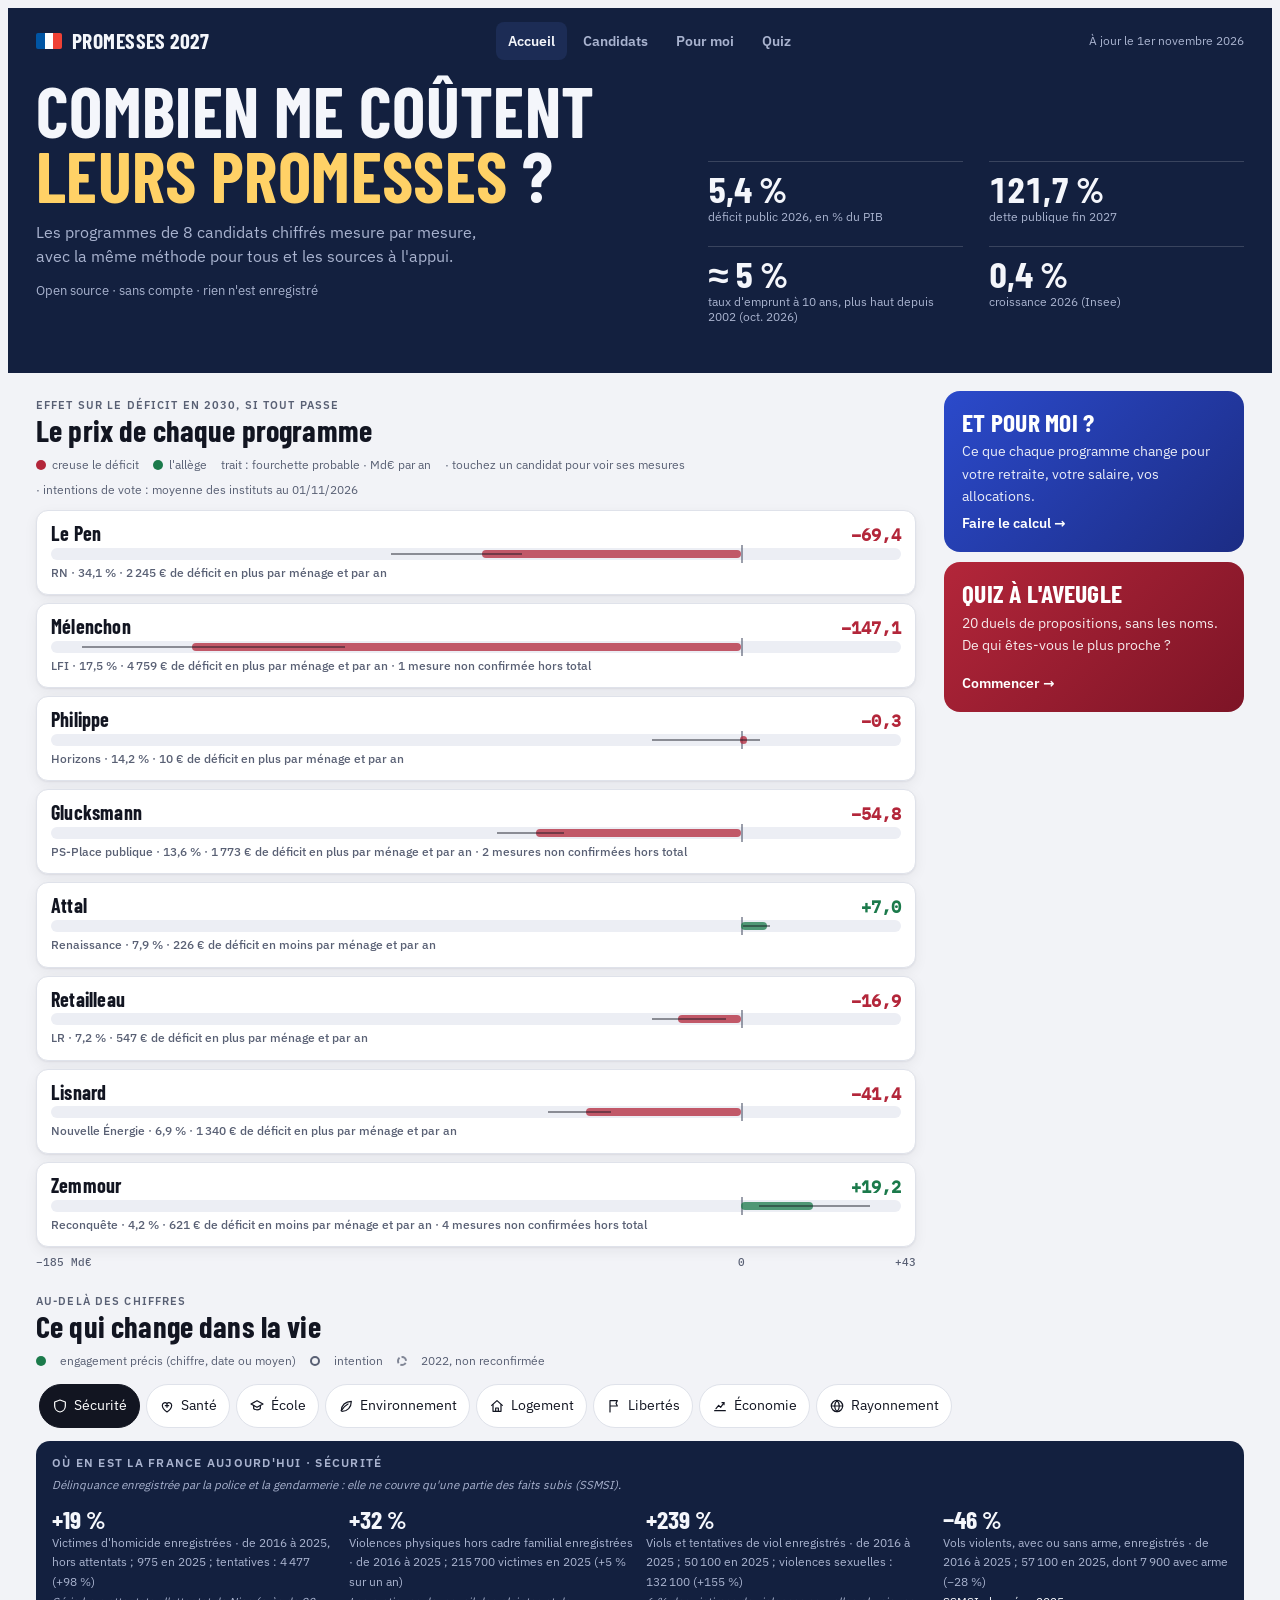
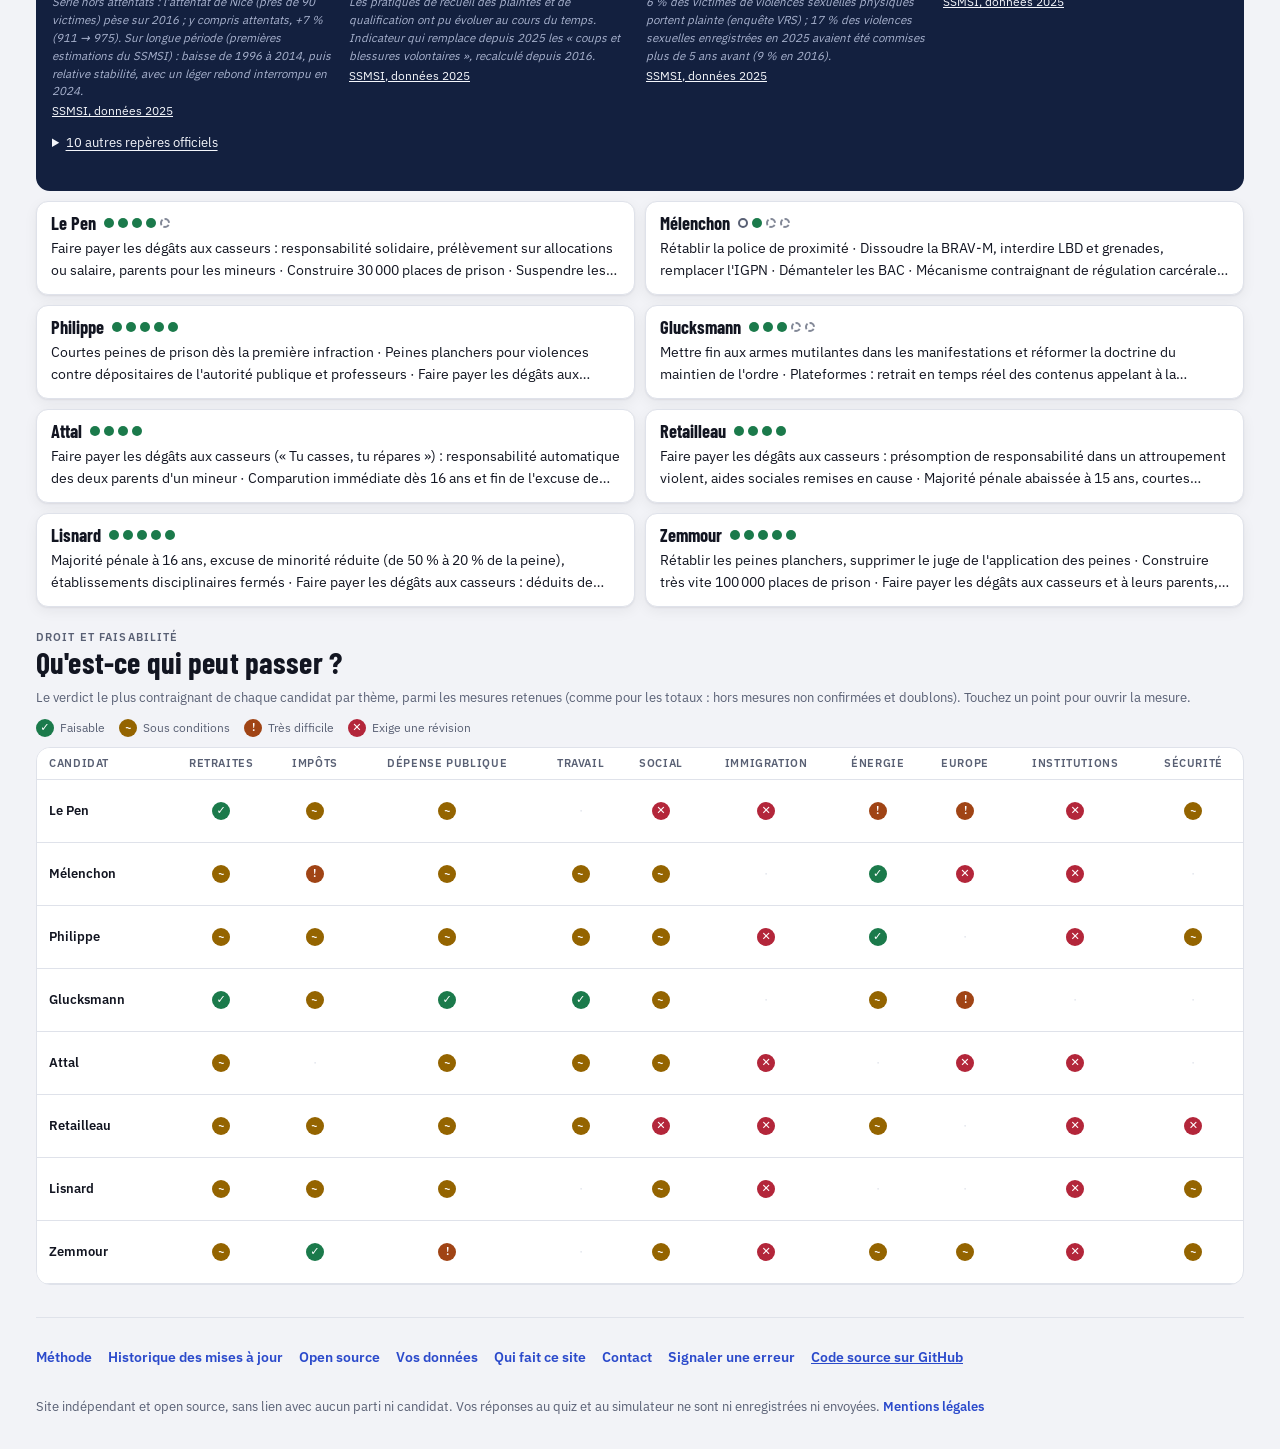
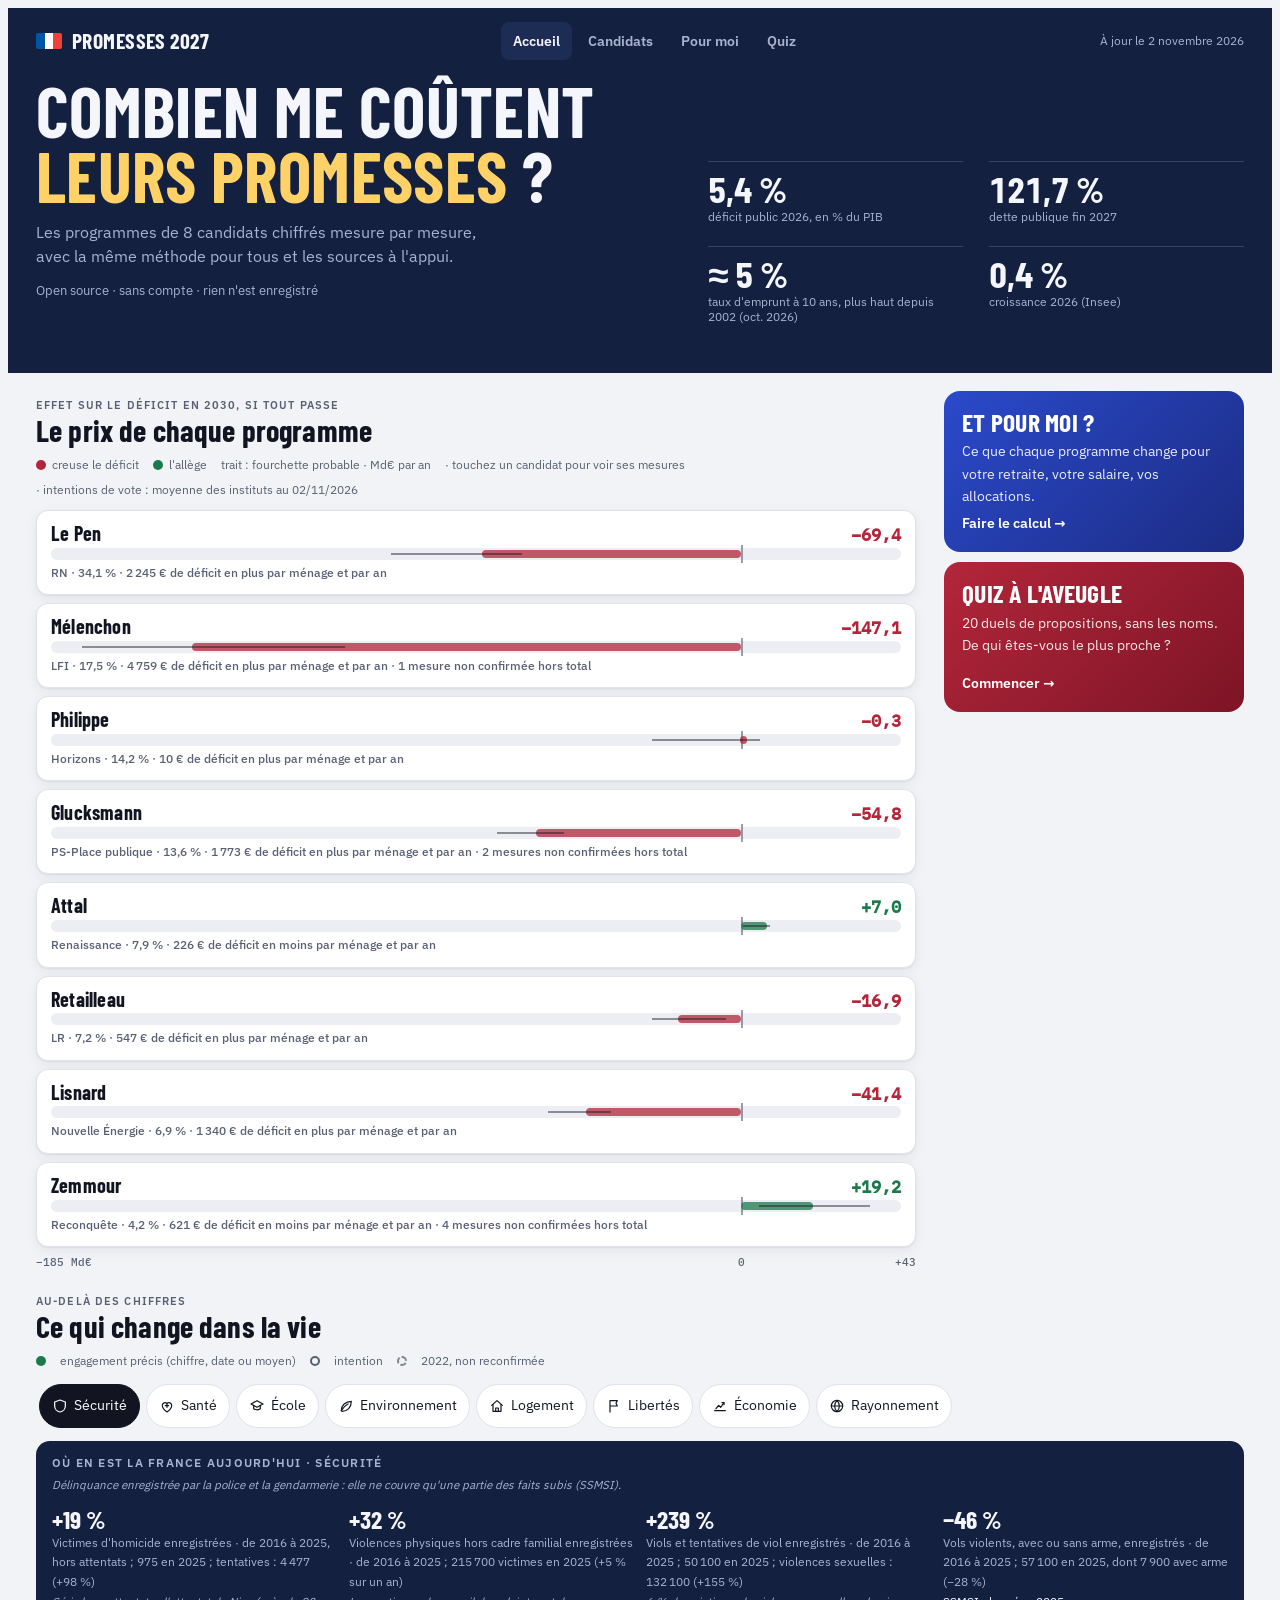
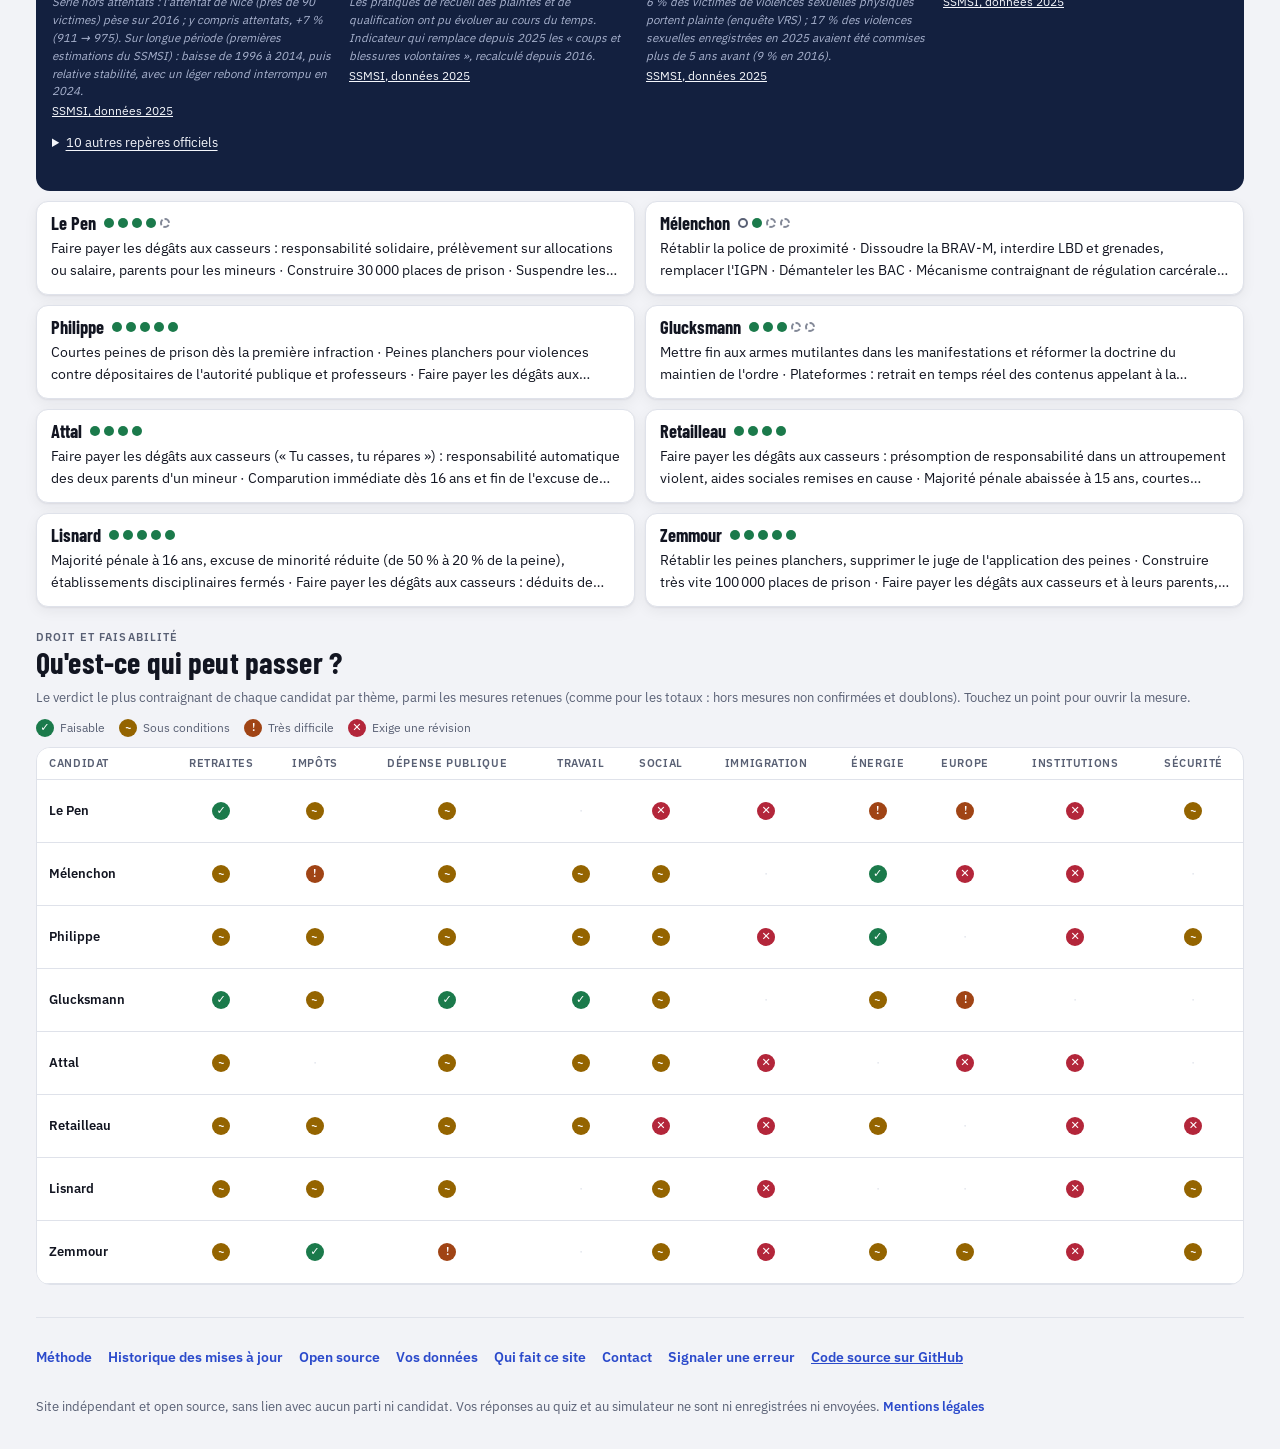
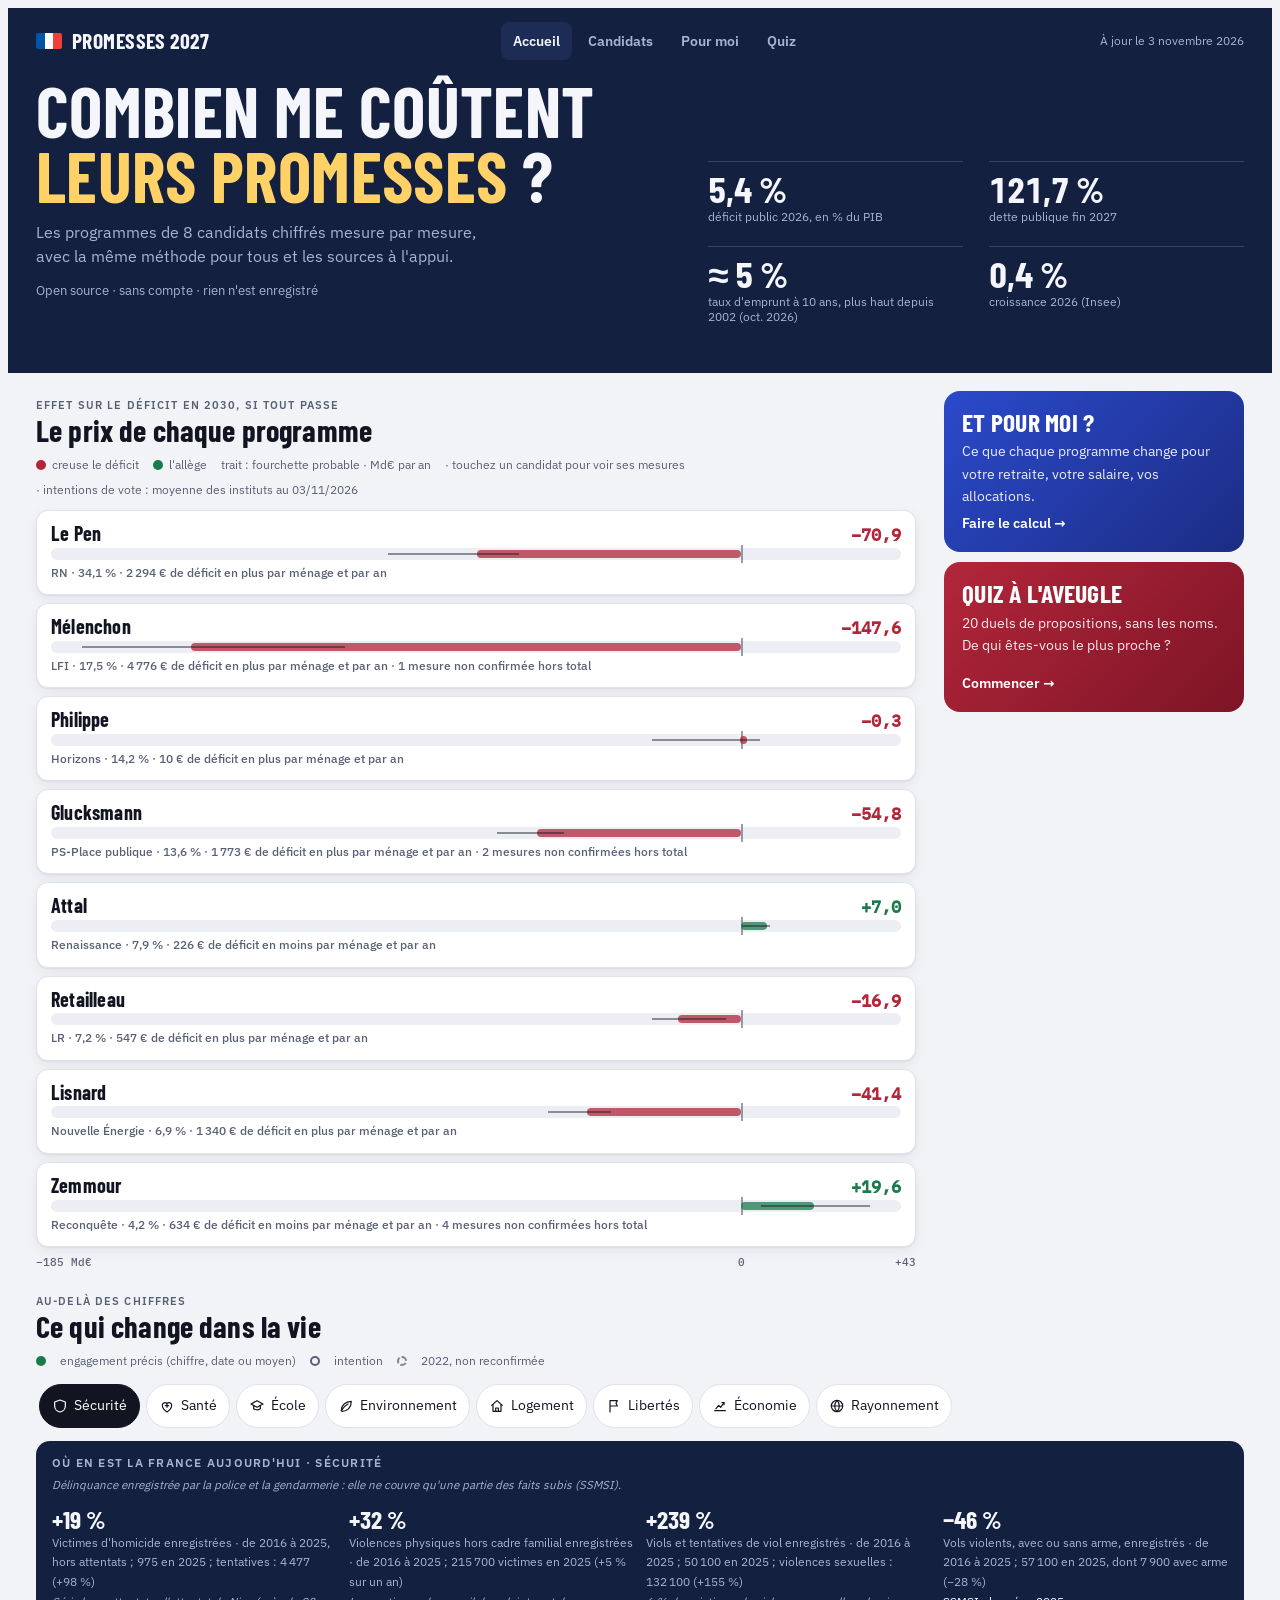
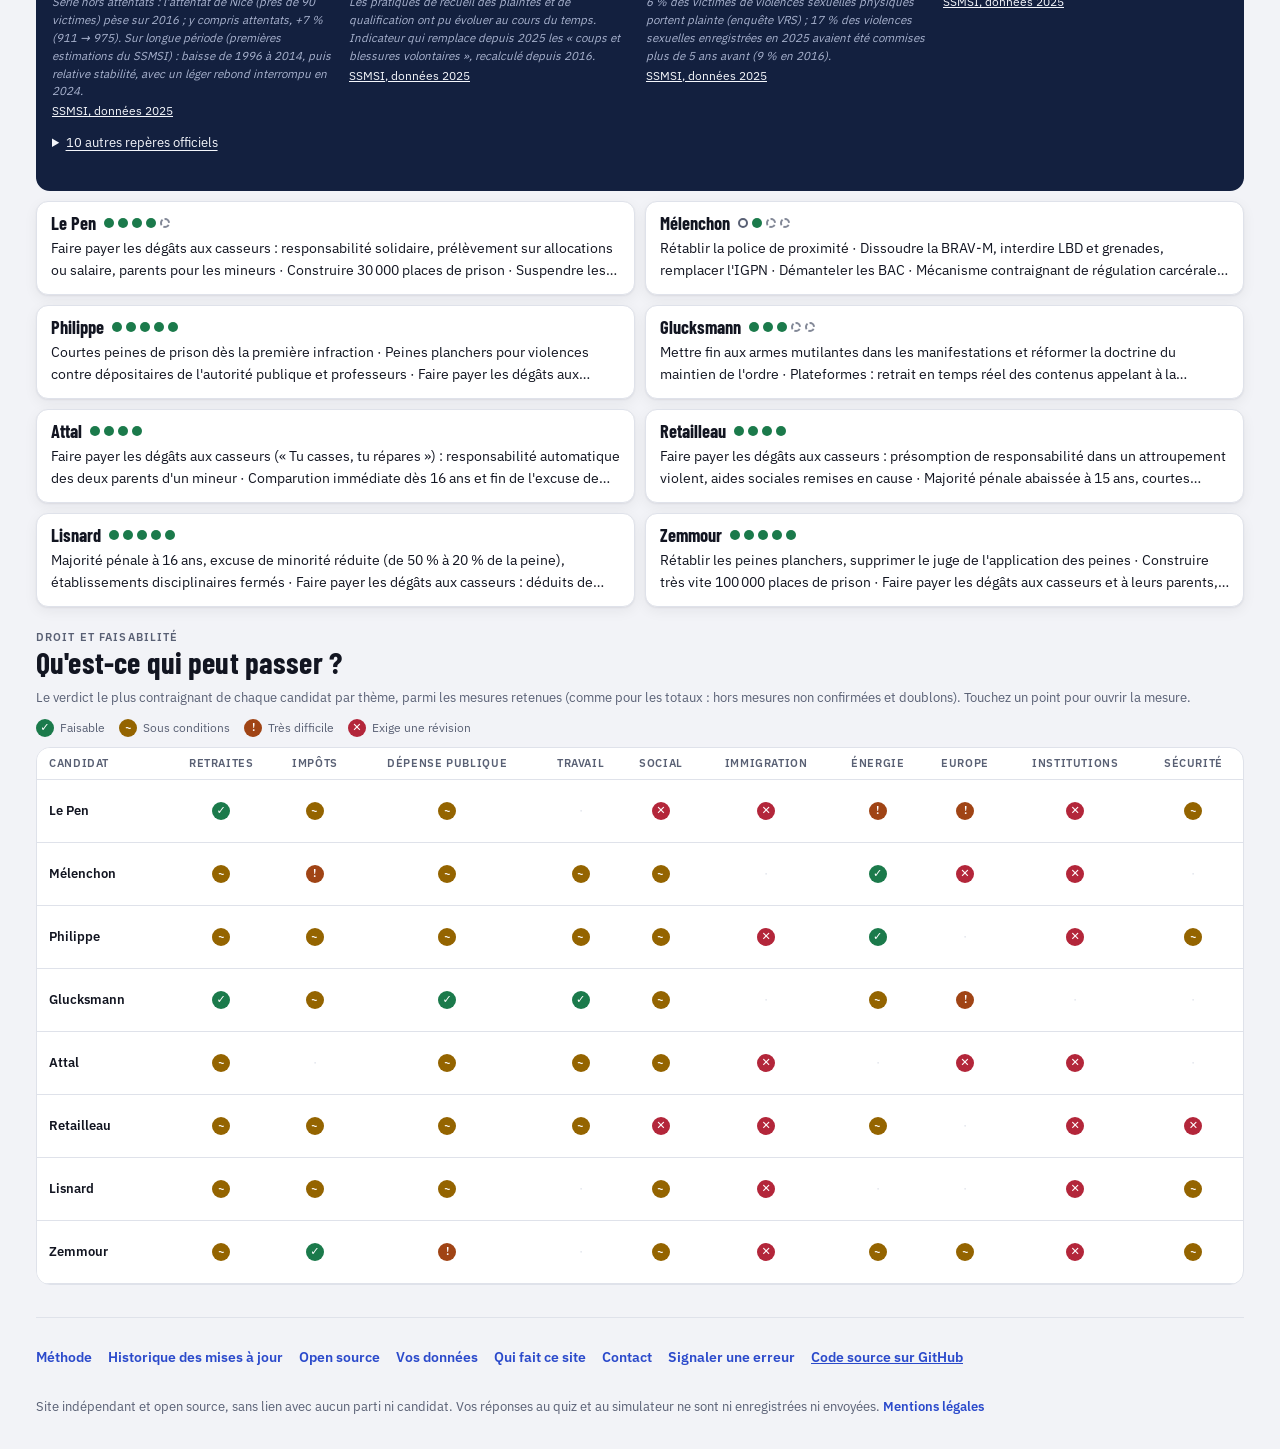
